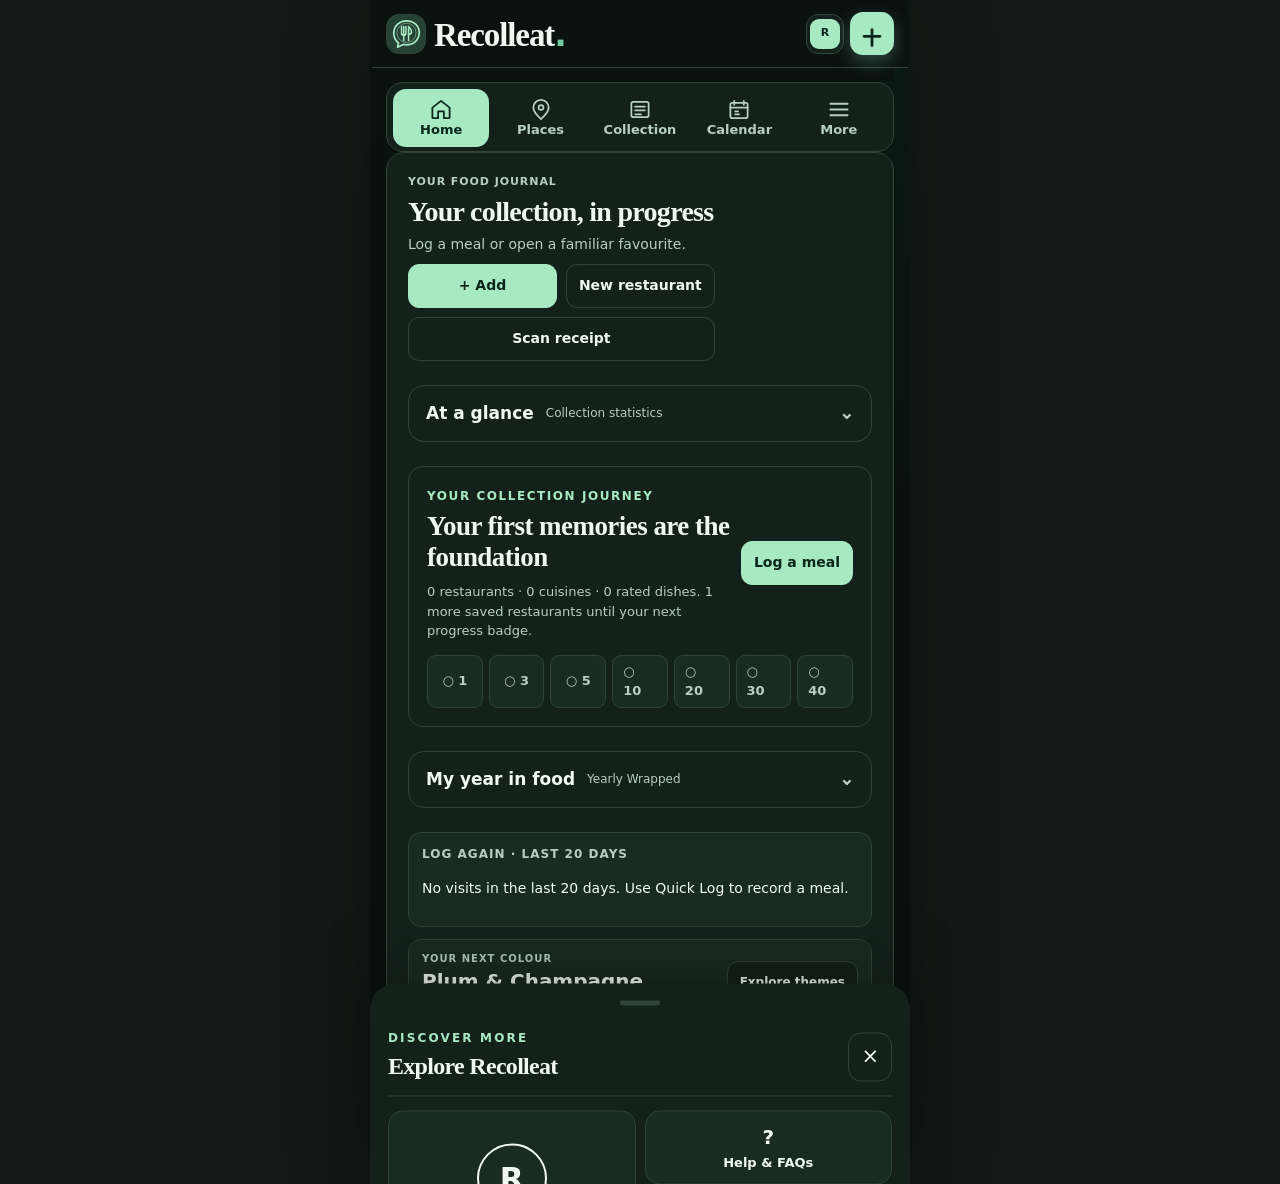
==== index.html @ 31cf7dce "Add files via upload" ====
<!DOCTYPE html>

<html lang="en">
<head>
<meta charset="utf-8"/>
<meta content="width=device-width,initial-scale=1,viewport-fit=cover" name="viewport"/>
<title>Recolleat · Your Food Journal</title>
<meta name="recolleat-build" content="3.2"/>
<script>try{if(localStorage.getItem("recolleat-opened-v43"))document.documentElement.classList.add("recolleat-returning")}catch(e){}</script>
<script>/* Use extra bottom clearance only when the hosting platform inserts its own banner. */
if (location.hostname === 'tiiny.site' || location.hostname.endsWith('.tiiny.site')) {
  document.documentElement.classList.add('recolleat-on-tiiny');
}
</script>
<script>
/* Optional typography is OFF until the visitor explicitly enables Google Fonts. */
try {
 if (localStorage.getItem('recolleat-google-fonts-opt-in-v2') === 'yes') {
  const link=document.createElement('link');
  link.rel='stylesheet';
  link.href='https://fonts.googleapis.com/css2?family=Fraunces:opsz,wght@9..144,400..900&display=swap';
  document.head.appendChild(link);
 }
} catch (error) { /* Journal remains available with local system fonts. */ }
</script>
<link rel="stylesheet" href="./recolleat-v3-2.css"/>
<link href="./manifest.webmanifest?v=3.2" rel="manifest"/><link rel="apple-touch-icon" sizes="180x180" href="./apple-touch-icon.png"/><meta name="apple-mobile-web-app-capable" content="yes"/><meta name="apple-mobile-web-app-status-bar-style" content="default"/><meta name="apple-mobile-web-app-title" content="Recolleat"/><meta content="#0b5b37" name="theme-color"/>
</head>
<body>
<div id="recolleatSplash" class="recolleat-splash" role="status" aria-live="polite" aria-label="Opening Recolleat">
  <div class="splash-sky" aria-hidden="true"><span class="sky-beam"></span><span class="cloud cloud-left"></span><span class="cloud cloud-right"></span><span class="cloud cloud-back"></span><span class="cloud cloud-foreground"></span><span class="cloud cloud-high"></span></div>
  <div class="splash-center" aria-hidden="true"><div class="splash-thought"><span class="thought-dot first"></span><span class="thought-dot second"></span><svg viewBox="0 0 112 112" class="thought-utensils" aria-hidden="true"><path d="M42 25v29m-8-29v29m16-29v29m-16 0c0 8 16 8 16 0m-8 0v31M69 25v62m0-62c12 13 14 31 0 31" stroke="currentColor" stroke-width="7" fill="none" stroke-linecap="round"/></svg></div></div>
  <div class="splash-brand" aria-hidden="true"><span class="splash-brand-mark"><svg viewBox="0 0 48 48"><path d="M24 5.5c-10.7 0-18.5 7.9-18.5 18.4 0 5.7 2.7 10.5 6.9 13.9L11 44l8.3-4.1c1.5.4 3 .6 4.7.6 10.6 0 18.5-7.7 18.5-17.9 0-10-7.9-17.1-18.5-17.1Z" fill="none" stroke="currentColor" stroke-width="2.6"/><path d="M20 14v10.2m-3.2-10.2v10.2m6.4-10.2v10.2m-6.4 0c0 3.1 6.4 3.1 6.4 0m-3.2 0V34m7-20v20m0-20c5.4 5 6 10.8 0 11.4" stroke="currentColor" stroke-width="2.3" stroke-linecap="round" fill="none"/></svg></span><strong>Recolleat</strong></div>
  <button id="splashSkip" type="button" class="splash-skip">Skip intro</button>
</div>
<a class="recolleat-skip-link" href="#mainJournalContent">Skip to journal content</a>
<div class="app">
<aside aria-label="Recolleat navigation" class="app-sidebar" id="appSidebar">
<div class="sidebar-top">
<span class="sidebar-brand" title="Recolleat">R<span>.</span></span>
<span class="sidebar-brand-name">RECOLLEAT</span>
<button aria-label="Collapse sidebar" class="sidebar-toggle" id="sidebarToggle" title="Collapse sidebar" type="button">‹</button>
</div>
<div class="sidebar-section-heading">INDEX / EXPLORE</div>
<nav aria-label="Main sections" class="sidebar-nav">
<button class="active" data-view="home" title="Home" type="button"><span aria-hidden="true" class="sidebar-icon">⌂</span><span class="sidebar-text">Home</span></button>
<button data-view="table" title="Collection" type="button"><span aria-hidden="true" class="sidebar-icon"><svg viewbox="0 0 24 24"><rect height="16" rx="2" width="18" x="3" y="4"></rect><path d="M3 10h18M9 10v10M15 10v10"></path></svg></span><span class="sidebar-text">Collection</span></button>
<button data-view="cards" title="Cards" type="button"><span aria-hidden="true" class="sidebar-icon"><svg viewbox="0 0 24 24"><rect height="7" rx="1.5" width="7" x="3" y="3"></rect><rect height="7" rx="1.5" width="7" x="14" y="3"></rect><rect height="7" rx="1.5" width="7" x="3" y="14"></rect><rect height="7" rx="1.5" width="7" x="14" y="14"></rect></svg></span><span class="sidebar-text">Gallery</span></button>
<button data-view="map" title="Map" type="button"><span aria-hidden="true" class="sidebar-icon"><svg viewbox="0 0 24 24"><path d="M9 18l-6 3V6l6-3m0 15 6 3m-6-3V3m6 18 6-3V3l-6 3m0 15V6"></path></svg></span><span class="sidebar-text">Places</span></button>
<button data-view="cuisines" title="Cuisine" type="button"><span aria-hidden="true" class="sidebar-icon"><svg viewbox="0 0 24 24"><path d="m12 3 8 9-8 9-8-9 8-9Z"></path><path d="M12 7v10M7 12h10"></path></svg></span><span class="sidebar-text">Cuisine Rankings</span></button>
<button data-view="settings" title="Settings" type="button"><span aria-hidden="true" class="sidebar-icon"><svg viewbox="0 0 24 24"><path d="M12 3v18M5 7h14M6 7l-4 8h8L6 7Zm12 0-4 8h8l-4-8ZM8 21h8"></path></svg></span><span class="sidebar-text">Settings</span></button>

<button data-view="dishes" title="Dishes" type="button"><span aria-hidden="true" class="sidebar-icon"><svg viewbox="0 0 24 24"><path d="M5 3c14 0 14 18 0 18M19 3C5 3 5 21 19 21M8 6h8M8 18h8M6 12h12"></path></svg></span><span class="sidebar-text">Dishes</span></button>
<button data-view="lists" title="Lists" type="button"><span aria-hidden="true" class="sidebar-icon"><svg viewbox="0 0 24 24"><path d="M8 6h13M8 12h13M8 18h13"></path><path d="M3 6h.01M3 12h.01M3 18h.01"></path></svg></span><span class="sidebar-text">My Lists</span></button>
<button data-view="visits" title="Visit history" type="button"><span aria-hidden="true" class="sidebar-icon"><svg viewbox="0 0 24 24"><circle cx="12" cy="12" r="9"></circle><path d="M12 7v5l4 2"></path></svg></span><span class="sidebar-text">Visit Timeline</span></button>
<button data-view="profile" title="Profile" type="button"><span aria-hidden="true" class="sidebar-icon"><svg viewbox="0 0 24 24"><circle cx="12" cy="8" r="4"></circle><path d="M4.5 21v-2.3c0-3.2 3-5.7 7.5-5.7s7.5 2.5 7.5 5.7V21"></path></svg></span><span class="sidebar-text">My Profile</span></button>
</nav>
<div class="sidebar-bottom"><span class="sidebar-bottom-mark">✦</span><span class="sidebar-text">A living record of good taste.</span></div>
</aside>
<div class="sidebar-scrim" id="sidebarScrim"></div>
<div class="workspace"><div id="storageCritical" class="v42-storage-warning" role="alert" hidden><strong>Journal storage unavailable.</strong> Nothing you add can be saved in this browser right now. Check site storage permissions or use the original site address. Do not import a backup here.</div>
<div class="mobile-top-stack">
<header>
<div class="header-brand"><button aria-label="Go to Home" id="mobileSidebarBtn" title="Go to Grand List" type="button">⌂</button><span class="recolleat-mark" aria-hidden="true"><svg viewBox="0 0 48 48" aria-hidden="true" focusable="false"><path d="M24 5.5c-10.7 0-18.5 7.9-18.5 18.4 0 5.7 2.7 10.5 6.9 13.9L11 44l8.3-4.1c1.5.4 3 .6 4.7.6 10.6 0 18.5-7.7 18.5-17.9 0-10-7.9-17.1-18.5-17.1Z" fill="none" stroke="currentColor" stroke-width="2.5" stroke-linejoin="round"/><circle cx="24" cy="23" r="14" fill="none" stroke="currentColor" stroke-width="1.15" opacity=".65"/><path d="M20 14v10.2m-3.2-10.2v10.2m6.4-10.2v10.2m-6.4 0c0 3.1 6.4 3.1 6.4 0m-3.2 0V34m7-20v20m0-20c5.4 5 6 10.8 0 11.4" stroke="currentColor" stroke-width="2.25" stroke-linecap="round" fill="none"/></svg></span><div><div class="workspace-eyebrow">YOUR PERSONAL FOOD ARCHIVE</div><h1>Recolleat<span class="brand-dot">.</span></h1><p>Every great meal deserves to be remembered.</p></div></div>
<div class="header-actions">
<button aria-label="Open My Profile" class="header-profile-trigger" data-view="profile" title="Open My Profile" type="button"><span class="header-avatar" id="headerProfileAvatar">R</span><span id="headerProfileName">My profile</span></button>
<span class="local-pill">Private &amp; local</span>
<button id="exportBtn" title="Save a copy of your data">↥  Export</button>
<button id="importBtn" title="Restore a saved data file">↧  Import</button>
<input accept=".json,application/json" hidden="" id="importFile" type="file"/>
<div class="menu-wrap appearance-wrap" id="appearanceWrap">
<button aria-controls="appearanceMenu" aria-expanded="false" id="appearanceBtn" type="button"><span class="reco-theme-button-icon" aria-hidden="true">◈</span><span class="reco-theme-button-copy"><strong>Colour themes</strong><small>Personalise your journal · unlock as you collect</small></span><span class="reco-theme-chevron" aria-hidden="true">⌄</span></button>
<div class="popover appearance-menu" id="appearanceMenu">
<div class="appearance-heading"><div><strong>Your colour collection</strong><p>New looks earned through your restaurant journal.</p></div><button class="mode-toggle" id="modeToggle" type="button">☾ Dark</button></div>
<div class="reco-theme-progress" aria-label="Colour unlock progress">
  <div class="reco-theme-progress-line"><span>RESTAURANT MILESTONES</span><strong id="themeUnlockCount">0 / 10</strong></div>
  <div class="reco-theme-progress-track" role="progressbar" aria-label="Progress towards next colour theme" aria-valuemin="0" aria-valuemax="10" aria-valuenow="0" id="themeUnlockMeter"><div id="themeUnlockFill"></div></div>
  <p id="themeUnlockMessage">Log 10 restaurants to unlock Plum &amp; Champagne.</p>
  <div class="reco-theme-milestones" aria-label="Theme milestones"><span>10</span><span>20</span><span>30</span><span>40</span></div>
  <small>Recolleat Classic and Black &amp; White are always free to use. Other colours unlock at 10, 20, 30 and 40 saved restaurants. Visits and unfinished drafts do not count. Once earned, colour themes stay unlocked even if you later remove restaurants. Imports count and unfinished drafts do not.</small>
</div>
<div class="reco-theme-selection-title">CHOOSE YOUR PALETTE <span id="themeUnlockedTotal">2 of 6 available</span></div>
<div class="appearance-swatches" id="appearanceSwatches">
<button class="palette-option" data-palette="mint" data-required="0" type="button"><span class="swatch-colours"><i style="background:#063b28"></i><i style="background:#ffffff"></i><i style="background:#a6efb6"></i></span><span>Recolleat Classic</span></button>
<button class="palette-option" data-palette="original" data-required="0" type="button"><span class="swatch-colours"><i style="background:#111113"></i><i style="background:#ffffff"></i><i style="background:#666666"></i></span><span>Black &amp; White</span></button>
<button class="palette-option" data-palette="royal" data-required="10" type="button"><span class="swatch-colours"><i style="background:#140b28"></i><i style="background:#d6b25e"></i><i style="background:#eee4d8"></i></span><span>Plum &amp; Champagne</span></button>
<button class="palette-option" data-palette="citrus" data-required="20" type="button"><span class="swatch-colours"><i style="background:#2636e7"></i><i style="background:#d8fa6a"></i><i style="background:#ff89d6"></i></span><span>Electric Citrus</span></button>
<button class="palette-option" data-palette="crimson" data-required="30" type="button"><span class="swatch-colours"><i style="background:#290d17"></i><i style="background:#be3a50"></i><i style="background:#ffdfcf"></i></span><span>Crimson Red</span></button>
<button class="palette-option" data-palette="golden" data-required="40" type="button"><span class="swatch-colours"><i style="background:#291e10"></i><i style="background:#c89a45"></i><i style="background:#fff3cd"></i></span><span>Golden Hour</span></button>
</div>
</div>
</div>
<button class="quick-top-btn" id="quickAddBtn" type="button" hidden aria-hidden="true" tabindex="-1">Quick Add</button><button class="primary" id="addBtn" aria-label="Add a restaurant and log your visit">+ Add</button>
</div>
</header>

</div>
<nav aria-label="Main navigation" class="mobile-bottom-nav" id="mobileBottomNav"><button aria-label="Home" class="active" data-mobile-view="home" type="button"><svg aria-hidden="true" class="m-nav-svg" fill="none" stroke="currentColor" stroke-linecap="round" stroke-linejoin="round" stroke-width="1.85" viewbox="0 0 24 24"><path d="m3 10 9-7 9 7v10a1 1 0 0 1-1 1h-5v-7H9v7H4a1 1 0 0 1-1-1z"></path></svg><span class="m-nav-label">Home</span></button><button aria-label="Places" data-mobile-view="map" type="button"><svg aria-hidden="true" class="m-nav-svg" fill="none" stroke="currentColor" stroke-linecap="round" stroke-linejoin="round" stroke-width="1.85" viewbox="0 0 24 24"><path d="M20 10c0 5-8 12-8 12S4 15 4 10a8 8 0 1 1 16 0Z"></path><circle cx="12" cy="10" r="2.5"></circle></svg><span class="m-nav-label">Places</span></button><button aria-label="Collection" data-mobile-view="table" type="button"><svg aria-hidden="true" class="m-nav-svg" fill="none" stroke="currentColor" stroke-linecap="round" stroke-linejoin="round" stroke-width="1.85" viewbox="0 0 24 24"><rect x="3" y="4" width="18" height="16" rx="2"></rect><path d="M7 9h10M7 13h10M7 17h6"></path></svg><span class="m-nav-label">Collection</span></button><button aria-label="Calendar" data-mobile-view="visits" type="button"><svg aria-hidden="true" class="m-nav-svg" fill="none" stroke="currentColor" stroke-linecap="round" stroke-linejoin="round" stroke-width="1.85" viewBox="0 0 24 24"><rect x="3" y="5" width="18" height="16" rx="2"/><path d="M7 3v4M17 3v4M3 10h18M8 14h3M8 17h4"/></svg><span class="m-nav-label">Calendar</span></button><button aria-label="More" id="mobileMoreBtn" type="button" aria-expanded="false" aria-controls="mobileMoreSheet"><svg aria-hidden="true" class="m-nav-svg" fill="none" stroke="currentColor" stroke-linecap="round" stroke-linejoin="round" stroke-width="1.85" viewbox="0 0 24 24"><path d="M3 6h18M3 12h18M3 18h18"></path></svg><span class="m-nav-label">More</span></button></nav>

<section class="mobile-intro" id="mobileIntro"><div><span class="mobile-eyebrow">YOUR PERSONAL FOOD JOURNAL</span><h2 id="mobileSectionTitle">The Collection</h2><p id="mobileSectionSubtitle">Your restaurants, ranked your way.</p></div><div style="display:flex;align-items:flex-end;flex-direction:column;gap:5px"><span class="mobile-collection-badge" id="mobileCurrentCount">0 saved</span></div></section>

<section class="reco-pulse" id="recoPulse" aria-label="Your journal at a glance" hidden>
  <div class="reco-pulse-head">
    <div><span class="reco-pulse-kicker">YOUR FOOD JOURNAL</span>
      <h3 id="recoPulseHeadline">Your collection, in progress</h3>
      <p id="recoPulseIntro">Log a meal or open a familiar favourite.</p>
    </div>
    <div class="reco-pulse-actions"><button type="button" class="primary" id="recoPulseLog">+ Add</button><button type="button" id="recoPulseAdd">New restaurant</button><button type="button" id="recoReceiptOpen" class="reco-receipt-trigger">Scan receipt</button></div>
  </div>
  <details class="reco-hub-glance"><summary>At a glance <span>Collection statistics</span></summary><div class="profile-stats-grid" id="profileStats"></div></details>
  <div id="recoJourney" class="reco-journey" aria-live="polite"></div>
  <details class="reco-home-memories"><summary>Meals worth remembering <span>See your memories</span></summary><div id="recoMemoryFeed" class="reco-memory-feed" aria-label="Your food memories"></div></details>
  <details class="reco-year-wrap" id="recoYearWrap"><summary>My year in food <span>Yearly Wrapped</span></summary><div class="reco-year-wrap-body"><label>Year <select id="recoYearSelect" aria-label="Yearly Wrapped year"></select></label><div id="recoYearContent" aria-live="polite"></div></div></details>
  <div class="reco-pulse-bottom"><details class="reco-pulse-feature" id="recoPulseFeature"></details><div class="reco-pulse-recent"><span>LOG AGAIN · LAST 20 DAYS</span><div id="recoPulseRecent"></div></div></div>
  <div class="reco-theme-home" id="recoThemeHome" aria-label="Next colour unlock goal"><div class="reco-theme-home-head"><div><span class="reco-theme-home-kicker">YOUR NEXT COLOUR</span><strong id="recoThemeHomeTitle">Plum &amp; Champagne</strong><small id="recoThemeHomeDescription">Log 10 restaurants to unlock a new look.</small></div><button type="button" id="recoThemeHomeOpen">Explore themes</button></div><div class="reco-theme-home-track"><div id="recoThemeHomeFill"></div></div></div>
  <div class="reco-pulse-backup" id="recoPulseBackup" hidden><span id="recoPulseBackupText"></span><button type="button" id="recoPulseExport">Export backup</button></div>
</section>
<section class="stats">
<div class="stat"><span>Restaurants</span><strong id="statCount">0</strong></div>
<div class="stat"><span>Average food score</span><strong id="statAvg">—</strong></div>
<div class="stat"><span id="statCuisineLabel">Top cuisine</span><strong id="statCuisine">—</strong><small id="statCuisineSub" hidden></small></div>
<div class="stat"><span>Average price per person</span><strong id="statSpend">—</strong></div>
</section>
<section class="controls"><div class="search-wrap"><input aria-label="Search your restaurant collection" class="search" id="search" type="search" enterkeyhint="search" autocomplete="off" placeholder="Find restaurants, dishes or visit notes…"/><button id="v41ClearSearch" type="button" aria-label="Clear search" hidden>×</button></div><div class="grand-list-tools" id="grandListTools"><span class="list-tools-caption">GRAND LIST CONTROLS</span> <div class="menu-wrap">
<button id="filterBtn" title="Filter"><span aria-hidden="true" class="sidebar-icon"><svg viewbox="0 0 24 24"><path d="M4 5h16M7 12h10M10 19h4"></path></svg></span><span class="sidebar-text">Filter <span id="filterCount"></span></span></button>
<div class="popover" id="filterMenu">
<div class="popover-title">Filters</div>
<label>Location<select id="filterLocation"><option value="">All locations</option></select></label>
<label>Cuisine<select id="filterCuisine"><option value="">All cuisines</option></select></label>
<label>Group vibe<select id="filterVibe">
<option value="">Any vibe</option><option>Solo</option><option>Date</option><option>Friends</option><option>Party</option><option>Family</option>
</select></label>
<label>Region<select id="filterRegion">
<option value="">All places</option>
<option value="uk">United Kingdom only</option>
<option value="international">International only</option>
</select></label>
<label>Service<select id="filterService">
<option value="">Any service</option><option>Horror</option><option>Sloppy</option><option>Average</option><option>Respectable</option><option>Lovely</option>
</select></label>
<div class="pair">
<label>Minimum rating<input id="filterMinScore" max="100" min="0" placeholder="0" type="number"/></label>
<label>Minimum value<input id="filterMinValue" max="100" min="0" placeholder="0" step="1" type="number"/></label>
</div>
<label>Maximum £ / person<input id="filterMaxSpend" max="75" min="0" placeholder="75" type="number"/></label>
<div class="popover-actions"><button id="clearFilters">Clear</button><button class="primary" id="applyFilters">Apply</button></div>
</div>
</div>
<div class="menu-wrap">
<button id="sortBtn" title="Sort"><span aria-hidden="true" class="sidebar-icon"><svg viewbox="0 0 24 24"><path d="M7 4v16m0-16-3 3m3-3 3 3M17 20V4m0 16 3-3m-3 3-3-3"></path></svg></span><span class="sidebar-text">Sort</span></button>
<div class="popover" id="sortMenu">
<div class="popover-title">Sort</div>
<label>Property<select id="sortProperty">
<option value="grandRank">Overall rank</option><option value="overallScore">Overall score</option><option value="updatedAt">Last updated</option><option value="lastVisited">Last visited</option><option value="visitCount">Number of visits</option><option value="foodScore">Food rating</option>
<option value="valueScore">Value for money</option><option value="restaurant">Restaurant</option><option value="pp">Price / person</option>
<option value="location">Location</option>
<option value="cuisine">Cuisine</option><option value="service">Service</option>
</select></label>
<label>Direction<select id="sortDirection"><option value="asc">Ascending</option><option value="desc">Descending</option></select></label>
<button class="primary" id="applySort" style="width:100%;margin-top:10px">Apply sort</button>
</div>
</div>
<div aria-label="Grand List display" class="grand-list-view-switch" role="group">
<button data-view="table" id="listTableTab" title="Show restaurant table" type="button"><span aria-hidden="true" class="sidebar-icon"><svg viewbox="0 0 24 24"><rect height="16" rx="2" width="18" x="3" y="4"></rect><path d="M3 10h18M9 10v10M15 10v10"></path></svg></span>Table</button>
<button hidden aria-hidden="true" tabindex="-1" data-view="graph" id="listGraphTab" title="Show Patterns &amp; Trends graph" type="button"><span aria-hidden="true" class="sidebar-icon"><svg viewbox="0 0 24 24"><path d="M4 20V5M4 20h17M7 15l5-6 4 3 5-8"></path></svg></span>Graph</button>
</div>
</div></section><div class="mobile-quick-controls" id="mobileControlMount"></div>
<div class="chips" id="chips"></div><div class="reco-search-result-status" id="recoSearchResultStatus" role="status" aria-live="polite" hidden></div>
<main id="mainJournalContent" tabindex="-1"><section aria-label="Restaurant feed" id="mobileHome"><div class="mobile-list-header"><h3>Grand list</h3><span id="mobileResultCount">0 restaurants</span></div>
<section id="v41Welcome" class="v41-onboarding" aria-labelledby="v41WelcomeTitle" hidden>
  <span class="v41-eyebrow">START YOUR COLLECTION</span>
  <h3 id="v41WelcomeTitle">Your next great meal belongs here.</h3>
  <p>Add a restaurant in seconds, or record a full review with dishes and visits. Your journal is private on this device.</p>
  <div class="v41-onboarding-actions"><button type="button" id="v41StartQuick" class="v41-main-cta">Quick Add</button><button type="button" id="v41StartFull">Full review</button></div>
</section>
<div class="v41-nextstep" id="v41NextStep" hidden aria-live="polite"><div><span class="v41-eyebrow">PICK UP WHERE YOU LEFT OFF</span><b id="v41NextTitle"></b><p id="v41NextCopy"></p></div><button type="button" id="v41NextAction">Continue</button></div>
<div class="jump-recents"><form id="rankJumpForm" class="rank-jump" aria-label="Jump to rank"><label for="rankJumpNumber">Jump to rank</label><input id="rankJumpNumber" type="number" min="1" inputmode="numeric" placeholder="e.g. 65"/><button type="submit">Go</button></form><div class="recent-places"><span>Recently opened</span><div id="recentRestaurantChips" class="recent-chips"></div></div></div>
<section class="drafts-panel" id="draftsPanel" aria-label="Unfinished restaurant drafts" hidden><div class="drafts-head"><strong>Saved drafts</strong><span id="draftsCount"></span></div><div id="draftCards"></div></section><div id="mobileRestaurantFeed" style="display:grid;gap:11px"></div><button id="mobileShowMoreRestaurants" class="recolleat-show-more" type="button">Show 5 more restaurants</button>
<details class="needs-attention" id="needsAttention" hidden><summary id="attentionSummary">Collection check</summary><div id="attentionItems"></div></details></section>
<section class="table-shell" id="tableView">
<table>
<thead><tr>
<th data-sort="grandRank">Rank <i></i></th>
<th data-sort="restaurant">Restaurant <i></i></th>
<th data-sort="overallScore">Overall <i></i></th>
<th data-sort="cuisine">Cuisine <i></i></th>
<th data-sort="foodScore">Food <i></i></th>
<th>Picture</th>
<th data-sort="valueScore">Value <i></i></th>
<th>Items</th>
<th data-sort="service">Service <i></i></th>
<th>Vibe</th>
<th data-sort="pp">£ pp <i></i></th>
<th data-sort="location">Location <i></i></th>
<th>Notes</th>
<th>Last visited</th>
<th>Visits</th>
<th></th>
</tr></thead>
<tbody id="tbody"></tbody>
</table>
<div class="empty" id="emptyTable"><b>No matching restaurants.</b>Change the filters or add a restaurant.</div>
</section><button type="button" class="reco-load-more" id="recoTableMore" hidden>Show more restaurants</button>
<section class="cards" id="cardView"></section><button type="button" class="reco-load-more" id="recoCardMore" hidden>Show more cards</button>
<section class="map-view" id="mapView">
<div class="bubble-shell">
<div id="bubbleOverview">
<div class="bubble-head">
<div>
<h2>Locations</h2>
<p>Tap a location to open its constellation of restaurant passports. Bubble area reflects the number of restaurants.</p>
</div>
</div>
<div class="bubble-stage" id="bubbleStage"></div>
<section class="reco-location-media" id="locationMediaManager" aria-label="Shared location pictures">
  <div class="reco-location-media-heading"><div><h3>Location pictures</h3><p>Choose one picture for each location bubble. Saved on this device.</p></div></div>
  <div class="reco-location-media-layout">
    <div class="reco-location-media-controls">
      <label for="locationImageLocation">Choose location</label>
      <select id="locationImageLocation" aria-label="Location to give a picture"></select>
      <div class="reco-location-media-actions">
        <label class="reco-location-gallery">Choose from gallery<input id="locationImage" type="file" accept="image/*" aria-label="Choose location picture from your device"></label>
        <button id="locationSearchImages" type="button">Search Google Images</button>
      </div>
      <p class="reco-location-media-note">Google Images opens with this location name. Save the picture you choose, then upload it from your gallery.</p>
      <details class="reco-location-media-advanced" id="locationPhotoMoreOptions"><summary>More picture options</summary>
        <p class="reco-location-media-note">If you copy an image from Google or another site, try pasting it here. Recolleat does not automatically download online images.</p>
        <button id="locationClipboardRead" type="button">Paste copied image</button>
        <div class="reco-location-paste-zone" id="locationPasteZone" tabindex="0" role="group" aria-label="Paste location picture">On a computer: click here and press Ctrl+V or Cmd+V.</div>
        <button id="clearLocationImage" type="button" class="reco-location-remove">Remove location picture</button>
      </details>
      <p id="locationMediaStatus" class="reco-location-media-status" role="status" aria-live="polite"></p>
    </div>
    <div class="location-image-preview reco-location-image-preview" id="locationImagePreview" aria-label="Selected location picture preview"></div>
  </div>
</section>
</div>
<div class="location-detail" id="locationDetail">
<div class="location-detail-head">
<div>
<h2 id="locationDetailTitle"></h2>
<div class="muted" id="locationDetailSub"></div>
</div>
<button id="backToBubbles">← Back to locations</button>
</div>
<div class="location-detail-grid" id="locationDetailGrid"></div>
</div>
</div>
</section>
<section class="cuisine-view" id="cuisineView">
<div class="cuisine-header">
<div>
<h2 class="cuisine-internal-heading">Your cuisine leaderboard</h2>
<p>Cuisines need at least 3 restaurants to qualify. Choose Median or Mean. At least three restaurants are required for the podium.</p>
</div>
<div class="reco-31-cuisine-mode" role="group" aria-label="Cuisine ranking method"><button id="cuisineModeMedian" type="button" data-cuisine-mode="median" aria-pressed="true">Median</button><button id="cuisineModeMean" type="button" data-cuisine-mode="mean" aria-pressed="false">Mean</button></div>
</div>
<div class="cuisine-podium" id="cuisinePodium"></div>
<h3 class="cuisine-section-title">Qualified cuisines</h3>
<div class="cuisine-grid" id="cuisineGrid"></div>
<details class="reco-31-provisional"><summary>Provisional cuisines <span>1–2 restaurants · not ranked</span></summary><p class="provisional-note">Cuisines with fewer than 3 restaurants are not eligible for the podium.</p><div class="cuisine-grid" id="provisionalCuisineGrid"></div></details>
</section>
<section class="graph-view" id="graphView">
<div class="graph-panel">
<div class="graph-toolbar">
<label class="wide">X-axis<select id="graphX">
<option value="overallScore">Overall score</option>
<option value="foodScore">Food score</option>
<option value="service">Service</option>
<option value="valueScore">Value</option>
<option value="pp">£ pp</option>
<option value="location">Location</option>
<option value="cuisine">Cuisine</option>
</select></label>
<label class="wide">Y-axis<select id="graphY">
<option value="foodScore">Food score</option>
<option value="overallScore">Overall score</option>
<option value="service">Service</option>
<option value="valueScore">Value</option>
<option value="pp">£ pp</option>
<option value="location">Location</option>
<option value="cuisine">Cuisine</option>
</select></label>
<label class="wide">Line of best fit<select id="graphFitMode">
<option value="off">Disabled</option>
<option value="normal">Normal line of best fit</option>
<option value="filtered">Filtered line of best fit</option>
</select></label>
</div>
<div class="graph-filters">
<label>Cuisine<select id="graphFilterCuisine"><option value="">All cuisines</option></select></label>
<label>Location<select id="graphFilterLocation"><option value="">All locations</option></select></label>
<label>Region<select id="graphFilterRegion"><option value="">All regions</option><option value="uk">United Kingdom only</option><option value="international">International only</option></select></label>
<label>Minimum food<input id="graphFilterMinFood" max="100" min="0" placeholder="0" type="number"/></label>
<label>Minimum overall<input id="graphFilterMinOverall" max="100" min="0" placeholder="0" type="number"/></label>
<div class="graph-filter-actions"><button id="clearGraphFilters" type="button">Clear graph filters</button></div>
</div>
<div class="graph-chip-row" id="graphFilterChips"></div>
<div class="graph-zoom-toolbar"><span class="feature-muted">Zoom into your graph or use the mouse wheel to zoom, then drag empty space to pan.</span><div class="graph-zoom-buttons"><button aria-label="Zoom out" id="graphZoomOut" type="button">−</button><span id="graphZoomLabel">100%</span><button aria-label="Zoom in" id="graphZoomIn" type="button">+</button><button id="graphZoomReset" type="button">Reset zoom</button></div></div>
<svg aria-label="Interactive patterns graph" id="graphSvg" viewbox="0 0 1000 560"></svg>
<div class="graph-note" id="graphNote"></div>
</div>
<aside class="graph-side" id="graphDetail"><div class="muted">Click a dot on the scatter plot or a bar in the bar chart to inspect it.</div></aside>
</section>
<section class="lab-view" id="labView">
<div class="feature-heading"><div><span class="feature-kicker">RECOLLEAT / PREFERENCES</span><h2>Settings</h2><p>Choose how your journal works. Advanced options stay tucked away.</p></div><span class="feature-mark">⚙</span></div><details class="reco-settings-group" open><summary>Ranking &amp; scoring <small>Across your entire journal</small></summary>
<div class="feature-panel">
<div class="lab-toolbar"><h3>Global scoring weights</h3><button id="labReset" type="button">Reset to 60 / 20 / 20</button></div>
<form class="lab-weights-form" id="labWeightsForm" novalidate="">
<div class="lab-weight-grid">
<label>Food <span>Percentage</span><input id="labFood" inputmode="numeric" max="100" min="0" required="" step="1" type="number" value="60"/></label>
<label>Value <span>Percentage</span><input id="labValue" inputmode="numeric" max="100" min="0" required="" step="1" type="number" value="20"/></label>
<label>Service <span>Percentage</span><input id="labService" inputmode="numeric" max="100" min="0" required="" step="1" type="number" value="20"/></label>
</div>
<div class="lab-submit-bar"><p aria-live="polite" class="feature-muted" id="labTotal" role="status">60 / 20 / 20 default. Changes affect all overall rankings.</p><button class="primary" id="labSubmit" type="submit">Apply weights</button></div>
</form>
</div>
</details><details class="reco-settings-group"><summary>Appearance <small>Colour themes and display</small></summary><p>Use Colour themes in More to choose a palette, light or dark mode, and available unlocks.</p><button type="button" id="settingsAppearance">Open colour themes</button></details><details class="reco-settings-group"><summary>Data &amp; backups <small>Protect your restaurant memories</small></summary><p>Back up before updates. Your journal stays on this device unless you export and share it.</p><button type="button" id="settingsExport">Export backup</button> <button type="button" id="settingsImport">Import backup</button></details><details class="reco-settings-group"><summary>Privacy &amp; legal <small>Data, fonts and notices</small></summary><p>Review photo storage, optional Google Fonts, and your legal rights.</p><button type="button" id="settingsPrivacy">Privacy &amp; Safety</button><button type="button" id="settingsTerms" hidden aria-hidden="true" tabindex="-1">Terms of Use</button></details><details class="reco-settings-group"><summary>Help &amp; about <small>Understand Recolleat</small></summary><p>Need help with logging or scoring?</p><button type="button" id="settingsHelp">Help &amp; FAQs</button><p>Local-first food journal</p></details><div class="lab-highlights" hidden>
<div class="feature-panel"><h3>Top 3 restaurants</h3><div class="lab-podium" id="labTopRestaurants"></div></div>
<div class="feature-panel"><h3>Cuisine podium</h3><div class="lab-podium" id="labCuisinePodium"></div><p class="feature-muted">Only cuisines with 3+ restaurants qualify.</p></div>
</div>

</section>
<section class="dishes-view" id="dishesView">
<div class="feature-heading"><div><span class="feature-kicker">RECOLLEAT / COLLECTIBLE ARCHIVE</span><h2>Your Dishes</h2></div><span class="feature-mark">★</span></div>
<div class="dish-section-tabs" role="tablist" aria-label="Dishes sections">
<button type="button" class="active" id="dishTabHall" role="tab" aria-controls="dishPanelHall" aria-selected="true" data-dish-panel="hall">Hall of Flavour</button>
<button type="button" id="dishTabSignature" role="tab" aria-controls="dnaPanelSignature" aria-selected="false" data-dish-panel="signature">Signature Dishes</button>
<button type="button" hidden aria-hidden="true" tabindex="-1" id="dishTabCategories" role="tab" aria-controls="dishPanelCategories" aria-selected="false" data-dish-panel="categories">Category Books</button>
</div>
<section id="dishPanelHall" class="dish-tab-panel" role="tabpanel" aria-labelledby="dishTabHall">
<div class="feature-panel dish-toolbar">
<label>Find a dish<input id="dishSearch" placeholder="Search dish, cuisine or restaurant…"/></label>
<label hidden>Category<select id="dishCategoryFilter"><option value="">All categories</option></select></label>
<details class="reco-31-dish-filters"><summary>Filter &amp; sort</summary><label>Rarity<select id="dishRarityFilter"><option value="">All ratings</option><option value="food_legend">Food of Legend · 10</option><option value="unforgettable">Unforgettable · 9–&lt;10</option><option value="house_favourite">House Favourite · 8–&lt;9</option><option value="crave_worthy">Crave Worthy · 7–&lt;8</option><option value="everyday">Everyday · 6–&lt;7</option><option value="average">Average · 5–&lt;6</option><option value="one_time">Just the one time · 4–&lt;5</option><option value="terrible">Terrible · 3–&lt;4</option><option value="scam">Scam · 2–&lt;3</option><option value="torture">Potential Torture · &lt;2</option></select></label>
<label>Sort by<select id="dishSort"><option value="high">Highest rated</option><option value="low">Lowest rated</option><option value="name">Dish name</option><option value="restaurant">Restaurant</option></select></label>
<form id="dishRankJump" class="dish-rank-jump" aria-label="Jump to a dish rank">
<label for="dishJumpNumber">Jump to dish rank</label><input id="dishJumpNumber" type="number" min="1" step="1" inputmode="numeric" placeholder="#" aria-label="Dish rank"/><button type="submit">Go</button>
</form></details>
<label hidden>Add a dish to<select id="dishAddRestaurant"><option value="">Select restaurant</option></select></label>
<button id="dishAddBtn" type="button" hidden aria-hidden="true" tabindex="-1">+ Add dish</button>
</div>


<details class="reco-accordion" id="hallAccordion" data-compact="true" open="">
<summary class="reco-accordion-toggle"><span class="reco-acc-mark">✦</span><span class="reco-acc-title"><strong>Hall of Flavour</strong><small>Complete collectible ranking · every dish, every rating tier</small></span><span class="reco-acc-count" id="hallCount">All dishes</span><span class="reco-acc-chevron">⌄</span></summary>
<div class="reco-accordion-body" id="hallOfFlavour"></div>
<button id="toggleDishRanking" class="recolleat-show-more" type="button" aria-expanded="false">Show every dish in the ranking</button>
</details>

<div class="dish-stats dish-stats-bottom" id="dishStats" aria-label="Dish collection statistics"></div>
</section><!-- dishPanelHall -->
<section id="dishPanelCategories" hidden aria-hidden="true" class="dish-tab-panel" role="tabpanel" aria-labelledby="dishTabCategories" hidden><details class="reco-accordion dish-category-accordion" id="dishCategoriesAccordion" open>
<summary class="reco-accordion-toggle"><span class="reco-acc-mark">▣</span><span class="reco-acc-title"><strong>Category stamp books</strong><small>Open a collection and flip through every dish</small></span><span class="reco-acc-count" id="dishCategorySectionCount">Collections</span><span class="reco-acc-chevron">⌄</span></summary>
<div class="reco-accordion-body">
<div class="stamp-explainer"><span class="stamp-explainer-icon">📖</span><div><strong>Choose a collection to open its stamp book</strong><p>Each category is its own flip-through album with dish photographs, ratings and restaurant passports.</p></div></div>
<div class="dish-stamp-categories" id="dishCategoryHighlights"></div>
<div class="feature-panel dish-category-manager">
<div class="dish-category-manager-header"><div><h3>Manage your categories</h3><p class="feature-muted">Add or delete categories here. A dish can belong to several categories. Deleting a category never deletes dishes.</p></div><div class="category-add-inline"><input aria-label="New dish category" id="newDishCategory" placeholder="e.g. Street food"/><button id="addDishCategoryBtn" type="button">+ Add category</button></div></div>
<div class="category-catalog" id="dishCategoryCatalog"></div>
</div>
</div>
</details></section>
</section>
<section class="dna-view" id="dnaView">
<div class="feature-heading"><div><span class="feature-kicker">RECOLLEAT / YOUR PALATE</span><h2>Food DNA</h2></div><span class="feature-mark">DNA</span></div>
<div class="palate-nav legacy-dna-nav" role="tablist" aria-label="Dishes sections">
  <button type="button" class="active" role="tab" id="dnaTabCode" aria-controls="dnaPanelCode" aria-selected="true" data-dna-tab="code">Palate Code</button>
  <button type="button" role="tab" id="dnaTabSignature" aria-controls="dnaPanelSignature" aria-selected="false" data-dna-tab="signature">Signature Dishes</button>
  <button type="button" role="tab" id="dnaTabStamps" aria-controls="dnaPanelStamps" aria-selected="false" data-dna-tab="stamps">Culinary Stamps</button>
</div>
<section class="palate-tab-panel" id="dnaPanelCode" role="tabpanel" aria-labelledby="dnaTabCode" data-dna-panel="code"><div id="palateCodeContent"></div></section>
<section class="palate-tab-panel" id="dnaPanelSignature" role="tabpanel" aria-labelledby="dnaTabSignature" data-dna-panel="signature" hidden>
  <section aria-label="Signature dish exhibition" class="feature-panel signature-museum-panel">
    <div class="dna-collection-heading"><div><span class="feature-kicker">YOUR FOOD EXHIBITION</span><h3>Signature Dishes</h3><p class="feature-muted" id="dnaSignatureCount"></p></div><label class="museum-limit-label">Exhibit <select aria-label="Number of signature dishes" id="dnaTopCount"></select></label></div>
    <div class="dna-highlights" id="dnaHighlights"></div>
  </section>
</section>
<section class="palate-tab-panel" id="dnaPanelStamps" role="tabpanel" aria-labelledby="dnaTabStamps" data-dna-panel="stamps" hidden>
  <section class="feature-panel"><div class="passport-summary"><div><span class="feature-kicker">RECOLLEAT / ACHIEVEMENTS</span><h3>Culinary Stamps</h3><p class="feature-muted">Eight collectible achievement families, each with ten levels. These milestones still use your wider restaurant collection, not the dish-only Palate Code.</p><div class="passport-meta-strip"><span class="passport-meta-chip">8 stamp families</span><span class="passport-meta-chip">10 levels each</span><span class="passport-meta-chip">Your private collection</span></div></div><div class="feature-mark">✦</div></div><div class="passport-achievement-grid" id="culinaryPassport"></div></section>
</section>
</section>
<section class="list-view" id="listView">
<aside class="list-sidebar">
<div class="list-sidebar-head"><h3>Your lists</h3><button id="newListBtn">+</button></div>
<div id="savedLists"></div>
</aside>
<section class="list-main" id="listMain"></section>
</section>
<section class="visit-view" id="visitView" data-visit-mode="calendar">
<div class="visit-mode-tabs" role="tablist" aria-label="Visit history sections"><button id="visitCalendarTab" class="active" type="button" role="tab" tabindex="0" aria-selected="true">▦ Calendar</button><button id="visitWrappedTab" type="button" role="tab" tabindex="-1" aria-selected="false">✧ Monthly Wrapped</button></div>
<div class="visit-layout">
<section class="visit-panel">
<div class="visit-toolbar">
<div>
<h2>Visit history</h2>

</div>
<button class="primary" id="logVisitBtn">+ Log visit</button>
</div>
<div class="month-nav">
<button id="prevMonthBtn">←</button>
<strong id="calendarMonthLabel"></strong>
<button id="nextMonthBtn">→</button>
<button id="todayMonthBtn">Today</button><input aria-label="Jump to calendar month" title="Jump to month" id="calendarMonthJump" type="month">
</div>
<div class="calendar-grid" id="calendarGrid"></div>
<section class="visit-panel calendar-selected-panel" id="calendarSelectedPanel" style="margin-top:12px">
<div class="calendar-visit-heading"><h3 id="calendarSelectionLabel">Visits on selected date</h3><button id="calendarShowMonth" type="button" aria-pressed="false">All month</button></div>
<div class="visit-log" id="visitLog"></div>
</section>
</section>
<aside class="visit-panel">
<div class="month-summary">
<div><span>Visits</span><b id="monthVisitCount">0</b></div>
<div><span>Restaurants</span><b id="monthRestaurantCount">0</b></div>
<div><span>Food value</span><b id="monthFoodValue">—</b><small id="monthFoodValueCoverage">No values logged</small></div>
<div><span>You paid</span><b id="monthSpendTotal">—</b><small id="monthPersonalCoverage">No amounts logged</small></div>
<div><span>Treated meals</span><b id="monthTreatedCount">0</b><small>Paid for by someone else</small></div>
</div>

<details class="calendar-spend-details"><summary>Your spending trend <small>Last 12 months · personally paid</small></summary><div class="spend-chart" id="spendChart"></div></details>
<div class="reco-finance-card" id="recoFinance" aria-label="Your annual meal and payment insights"><div class="reco-finance-title"><h3>Your spending, clearly separated</h3><label>Year <select id="recoFinanceYear" aria-label="Year for financial insights"></select></label></div><div id="recoFinanceContent"></div></div>
</aside>
</div>
<section class="visit-panel wrapped-only-panel" id="wrappedStoryPanel" aria-label="Monthly Wrapped story"><div class="monthly-wrapped" id="wrappedReport"></div><div class="reco-wrapped-restaurants"><h3>Restaurants visited this month</h3><div class="month-restaurants" id="monthRestaurants"></div></div></section>

<details class="undated-visit-details"><summary>Visits without dates <span id="undatedVisitSummaryCount"></span></summary>
<section aria-label="Visits with no known date" class="visit-panel" style="margin-top:12px">
<div class="undated-log-head"><h3>Visits with unknown dates</h3><span class="undated-pill" id="undatedVisitCount">0</span></div>
<p class="visit-history-note">These visits count towards your restaurant total without appearing on the calendar or influencing monthly reports.</p>
<div class="visit-log" id="undatedVisitLog"></div>
</section></details>
</section>
<section aria-label="My profile" class="profile-page" id="profileView" style="display:none">
<div class="profile-eyebrow">01 / YOUR SPACE · LOCAL PROFILE</div>
<div class="profile-intro"><div><h2>Make it yours<span>.</span></h2><p>Your own corner of Recolleat. A personal food journal you can build at your own pace.</p></div><span class="profile-private-label">PRIVATE ON THIS DEVICE</span></div>
<div class="profile-layout">
<div class="profile-identity-card">
<div class="profile-identity-art"><div class="profile-orbit profile-orbit-one"></div><div class="profile-orbit profile-orbit-two"></div><div aria-label="Your profile photo" class="profile-identity-avatar" id="profileBigAvatar" role="img">R</div><div class="profile-art-tag">PERSONAL ARCHIVE / 001</div></div>
<div class="profile-identity-content"><div class="profile-membership">THE COLLECTOR</div><h3 id="profileDisplayName">Your name</h3><p>Curating moments, meals and memories.</p><div class="profile-location-tag">● Local profile · Not publicly visible</div></div>
</div>
<details class="profile-edit-card"><summary>Edit profile picture and username <span aria-hidden="true">⌄</span></summary>
<div class="profile-section-heading"><div><div class="profile-kicker">PERSONAL DETAILS</div><h3>Edit profile</h3></div><span class="profile-number">01—02</span></div>
<form autocomplete="off" id="profileForm"><label class="profile-field-label" for="profileUsername">Username</label><input id="profileUsername" maxlength="30" placeholder="e.g. The Hungry Archivist" required="" type="text"/><div class="profile-hint">Up to 30 characters. This is your display name, not an online account.</div>
<label class="profile-field-label" for="profilePhotoInput">Profile picture</label><div class="profile-photo-actions"><div class="profile-edit-avatar" id="profileEditAvatar">R</div><div class="profile-photo-buttons"><label class="profile-upload-label" for="profilePhotoInput">Upload picture</label><button id="profileRemovePhoto" type="button">Remove picture</button></div></div><input accept="image/png,image/jpeg,image/webp,image/gif" hidden="" id="profilePhotoInput" type="file"/><p class="profile-hint">Images are resized and stored in this browser. Export a backup to keep a copy.</p>
<div class="profile-save-row"><button class="primary" type="submit">Save profile</button><span aria-live="polite" id="profileSaveStatus" role="status"></span></div></form>
</details>
</div>
<section class="profile-feature-panel" id="profilePersonaHome" aria-label="Your Palate Code"><div class="profile-feature-title"><span>THE FOOD THAT MAKES YOU</span><h3>Your Palate Identity</h3></div></section>
<details class="profile-stamps-feature" id="profileStampsHome"><summary><span><b>Culinary Stamps</b><small>Eight achievement collections · tap to explore</small></span><span aria-hidden="true">⌄</span></summary></details>

<div class="profile-roadmap"><span class="profile-roadmap-label">WHAT COMES NEXT</span><div><h3>Built for a future community.</h3><p>User accounts, sharing and matching restaurants across collections are planned, not active. Everything here currently stays on this device.</p></div><span class="profile-roadmap-mark">↗</span></div>
</section>

<section class="help-page" id="helpView" aria-label="Help and frequently asked questions" style="display:none">
  <div class="help-hero"><span class="privacy-eyebrow">YOUR RECOLLEAT GUIDE</span><h2>Help &amp; FAQs</h2><p>A quick guide to every main feature. Recolleat is a private food journal first: no account is required.</p><a class="help-feedback" href="https://docs.google.com/forms/d/e/1FAIpQLSc80f1pmRXgORQmy2X1wp_xggGetlXv198ZbsZZzsvX1XhyzA/viewform?usp=publish-editor" target="_blank" rel="noopener noreferrer">Send feedback ↗</a></div>
  <div class="help-guides">
    <article><span>01</span><h3>Home</h3><p>Log another meal, track collection milestones, and revisit food memories.</p></article>
    <article><span>02</span><h3>Collection</h3><p>Browse, search and rank your saved restaurants. Open passports to review the details.</p></article>
    <article><span>03</span><h3>Dishes</h3><p>Find Hall of Flavour and Signature Dishes in More. Log new dishes while adding a meal.</p></article>
    <article><span>04</span><h3>Calendar</h3><p>Log dated meals and view monthly restaurant summaries in Monthly Wrapped.</p></article>
    <article><span>05</span><h3>More</h3><p>Manage colour themes, backups, profile and advanced collection tools.</p></article>
  </div>
  <h3 class="help-faq-title">Frequently asked questions</h3>
  <div class="help-faq">
    <details><summary>Does Recolleat need an account or internet connection?</summary><p>No account is needed. Saved entries work locally on this device. Initial installation and updates require internet access; your saved journal works offline.</p></details>
    <details><summary>How is a restaurant's overall score calculated?</summary><p>By default, food contributes 60%, value 20% and service 20%. You can change global scoring weights under More → Settings. Scores and rankings update without changing the underlying restaurant ratings.</p></details>
    <details><summary>Where is my Palate Code, and why are some letters unknown?</summary><p>Open My Profile from the Hub. Your four letters come from rated dishes and restaurant context. Price preference uses distinct priced restaurants and compares whether higher-priced meals tend to receive higher food ratings. A balanced result is shown as ≈ rather than inventing a preference. The maturity bar measures data coverage, not statistical certainty. The 16 possible personas are explained under World of Personas.</p></details>

    <details><summary>What does Palate Code measure?</summary><p>Palate Code uses your rated dishes and, for its spending dimension, the recorded cost per person or food value of your visits. The first dimensions describe cuisine breadth and repeated dish names; the others compare food ratings with price and measure rating generosity. The price trait uses rank association and compares lower-priced versus higher-priced rated restaurants, avoiding assumptions when prices are missing. It does not use a questionnaire or treat the number of visits as evidence of personality. Ratings from the same restaurant are averaged so a long menu does not dominate. Near-neutral relationships can remain unassigned; the code may evolve as you add meals.</p></details>

    <details><summary>How do I add a photograph to a location bubble?</summary><p>Open Places and scroll just below the location bubbles. Choose a location and select Choose from gallery. Search Google Images opens a separate Google search using the location name; choose a picture you have the right to use, save it to your phone or computer, then upload it. More picture options supports pasting a copied image on compatible browsers. All selected location pictures are stored locally and shared by restaurant bubbles with the same location label. Online searches send the search query to Google.</p></details>
    <details><summary>How do I scan a receipt?</summary><p>Open Scan receipt from Home or Quick Log. Photograph a receipt. On supported browsers the app reads its text on-device. Where this is unavailable, copy the receipt text using your phone's text-recognition feature and paste it into the editor. Select the items you ate, correct prices, and transfer them into a Quick Log. Recolleat does not automatically upload or share receipts. Other applications used to copy text may have their own privacy terms.</p></details>
    <details><summary>How do I view the two sides of a restaurant passport?</summary><p>Open any restaurant card, then switch between Ratings and Journal. On a phone you can also swipe horizontally over the passport page. The Journal side contains visit history, notes, dishes, photographs and location.</p></details>
    <details><summary>How do I record a visit without knowing the date?</summary><p>Open the restaurant editor and add a visit with the date left blank. It counts as logged, but is excluded from month-specific charts.</p></details>
    <details><summary>Why do I see “10+” visits?</summary><p>Restaurant visit badges show 10+ after ten visits. Recolleat retains the exact number internally. Your profile only counts actual logged visit records.</p></details>
    <details><summary>How do Quick Add and drafts work?</summary><p>Tap Add to record a restaurant and its visit together. A food score is required to save a completed meal. Add multiple dishes and photographs immediately, or open More details for your meal value, cuisine and notes. Existing unfinished drafts remain available for editing and backup.</p></details>
    <details><summary>How do I tell different branches apart?</summary><p>Enter the precise branch name and neighbourhood. Each restaurant record remains independently editable.</p></details>
    <details><summary>How do I move my journal to another phone?</summary><p>Export a JSON backup from the Hub, install Recolleat at the same website address on the new device, then import the backup. Changes do not synchronise automatically.</p></details>
    <details><summary>How do I install Recolleat on my phone?</summary><p>On iPhone, open the website in Safari and use Share → Add to Home Screen. On other phones, open the site in Chrome and choose Add to Home screen or Install app. Open once while connected to the internet to initialise offline caching.</p></details>
    <details><summary>Where are my photos and restaurant details stored?</summary><p>In browser storage on this device, not in a Recolleat cloud account. Clearing site data or removing the app can delete them, so export backups regularly.</p></details>
    <details><summary>How do I unlock more colour themes?</summary><p>Open More → Colour themes. Recolleat Classic and Black &amp; White are available immediately. Plum &amp; Champagne unlocks at 10 saved restaurants, Electric Citrus at 20, Crimson Red at 30 and Golden Hour at 40. These are different saved restaurants, not visits, dishes or unfinished drafts. Your existing or imported saved restaurants count. Earned theme rewards are permanent, even after deleting an entry. All milestones stay on this device with your collection; no account is needed.</p></details>
    <details><summary>Can I change the colours and switch dark mode?</summary><p>Open More → Colour themes to view the unlock progress and choose an available palette. Light and dark mode are available for every unlocked theme, including both starting themes.</p></details>
    <details><summary>How do I send feedback or report a bug?</summary><p>Use the Send feedback link at the top of this page. Describe the screen and steps to reproduce; screenshots help.</p></details>
  </div>
</section>

 <section id="privacyView" class="privacy-page" aria-label="Privacy and Safety" style="display:none">
  <div class="privacy-hero"><span class="privacy-eyebrow">RECOLLEAT / PRIVACY BY DESIGN</span><h2>Privacy &amp; Safety</h2><p>What stays on your device, when a connection is made, and how to protect your collection.</p><p class="legal-updated">Last updated: 23 November 2026 · Build 3.2</p></div>
  <div class="privacy-grid">
    <article class="privacy-panel"><h3>Your journal is local by default</h3><p>Restaurant records, reviews, scores, dishes, dates, places, photographs, spending, lists and recovery snapshots are stored in this browser's IndexedDB database. Profile details, drafts, preferences and backup reminders are also stored in browser local storage. This edition has no Recolleat login, cloud account, automatic synchronisation, public feed or advertising system.</p><p>Recolleat's application code does not intentionally transmit your journal, receipt image, uploaded photos or personal spending to our servers. Internet access to load the application still exposes technical connection data to the hosting infrastructure.</p></article>
    <article class="privacy-panel"><h3>Operator and contact details — publication incomplete</h3><p><strong>Service name:</strong> Recolleat. <strong>Contact email:</strong> <a href="mailto:recolleat.paramount107@passmail.net">recolleat.paramount107@passmail.net</a>. <strong>Legal operator's full name and any legally required establishment address:</strong> not yet supplied. These details still require verification and publication where applicable. The <a href="https://docs.google.com/forms/d/e/1FAIpQLSc80f1pmRXgORQmy2X1wp_xggGetlXv198ZbsZZzsvX1XhyzA/viewform?usp=publish-editor" target="_blank" rel="noopener noreferrer">optional feedback form</a> is hosted by Google and is not a substitute for a legal contact address.</p><p>If the operator is a data controller for hosting records or other processing, the controller identity and a working privacy contact must be stated here before publication. No operator identity has been invented.</p></article>
  </div>
  <details class="reco-legal-details" open><summary>What information is processed and why</summary><div><p><strong>Journal content:</strong> restaurant names, approximate locations you type, photos, ratings, dishes, notes, dates, price and payment fields, plus profile details. The purpose is to save and display your private journal and calculate your rankings, Palate Code, milestones, trends and recaps. You choose what to enter; there is no requirement to enter a real name or payment information.</p><p><strong>Camera and receipts:</strong> camera/gallery access starts only when you choose a photograph. The receipt preview uses a temporary browser image URL. If your browser exposes the TextDetector feature, optical character recognition is attempted on-device; otherwise you can paste text copied through another app, which has its own privacy terms. Recognised lines may contain card fragments or other personal information: review them before saving. Selected dishes and prices can be saved into the local journal; Recolleat does not automatically save the original receipt image as part of this workflow.</p><p><strong>Location pictures:</strong> You can choose a gallery image or paste a copied image for a location bubble. The selected image is compressed and stored in this browser in the local locations database, and is shared visually between restaurants using that location label. Recolleat does not automatically upload the picture. If you select Search Google Images, your browser opens Google and sends the location name in the search query; Google can process your connection information and is governed by its own privacy terms. Recolleat does not automatically retrieve or embed Google search results. Be mindful of image rights before reusing third-party pictures.</p><p><strong>Automated insights:</strong> journal statistics and preferences are derived locally from entries and do not make decisions with legal or similarly significant effects. They are not medical, nutritional or financial assessments.</p></div></details>
  <details class="reco-legal-details"><summary>Who may receive connection information</summary><div><p><strong>Website hosting:</strong> this edition is deployed on a Cloudflare Workers-hosted address. Cloudflare and network intermediaries can receive technical connection information, such as Internet Protocol addresses, request metadata and security logs, when the site is accessed. Whether the account enables additional analytics, the exact retention period, subprocessors and international transfer safeguards must be confirmed by the site operator.</p><p><strong>Optional Google Fonts:</strong> no Google Fonts request is made by default in this release. If you explicitly enable it below, your browser requests font resources from Google; Google can receive connection information such as your Internet Protocol address. You may disable subsequent font requests in the app’s Privacy &amp; Safety settings at any time. Disabling this setting does not retract any network request already completed.</p><p><strong>Feedback:</strong> selecting the external Google Forms feedback link takes you to a third-party site. Information you submit there is handled under Google's policies and the form owner's arrangements. No restaurant or journal data is sent there automatically.</p><p>Recolleat has no built-in external restaurant-search service, third-party advertising identifiers, social feed or marketing email collection in this release. This is based on the distributed application code; hosting/account configurations must be checked separately.</p></div></details>
  <details class="reco-legal-details"><summary>Cookies, browser storage and choices</summary><div><p>Recolleat uses IndexedDB, local storage, a service worker and Cache Storage to run your requested offline journal, retain edits, remember appearance settings and keep the application available offline. Local storage also records your optional font preference. The app does not create advertising or analytics cookies. We have not verified whether the hosting platform adds its own cookies or other tracking technologies.</p><p>Under United Kingdom rules, browser storage is also a storage-and-access technology; it does not have to be called a cookie to be regulated. Functionally necessary storage and qualifying appearance preferences may rely on relevant exceptions; other non-exempt technologies require appropriate choice or consent.</p><div class="privacy-actions"><button type="button" id="privacyFontToggle" aria-pressed="false">Enable optional Google Fonts</button></div><p id="privacyFontStatus" class="privacy-status" role="status" aria-live="polite">Optional online font requests are disabled by default.</p></div></details>
  <details class="reco-legal-details"><summary>Lawful basis and international data transfers</summary><div><p>For processing for which the operator is a controller and United Kingdom data protection law applies, the proposed assessment is: providing user-requested journal functionality may rely on performance of a contract (Article 6(1)(b)); necessary site operation and protection against abuse may rely on legitimate interests (Article 6(1)(f), subject to a balancing assessment); optional Google Fonts requests are made only following your affirmative choice (consent, Article 6(1)(a), where applicable). These bases require a final assessment by the identified operator and are not a verified representation of Cloudflare's own processing.</p><p>Technical data may be transferred outside the United Kingdom depending on hosting and optional third-party services. The specific destinations, adequacy arrangements and appropriate safeguards have not been confirmed. These must be documented by the operator before a compliant public launch. No automated profiling is used to make legally significant decisions.</p></div></details>
  <details class="reco-legal-details"><summary>Retention, backups and security limitations</summary><div><p>Journal data remains in this browser until you edit or delete it, clear site storage or lose access to that browser profile. A local recovery point resides on the same device and is <strong>not</strong> an off-device backup. The JSON export can contain your full journal, photographs, profile and spending information. <strong>Exported JSON is not encrypted by Recolleat</strong>; protect it, especially on shared devices, email and cloud drives.</p><p>Clearing app storage or uninstalling an installed web app can remove entries permanently. Export regularly and verify the downloaded file separately. Backups stored outside the app and any hosting logs are not deleted by Recolleat's local erase function. Hosting log retention remains unverified pending an operator-level review.</p><p>Camera/photo permissions are governed by your browser and device. Local storage is not guaranteed to be private from someone who can access your unlocked device or browser profile. Avoid recording payment card details and personal data about other people unless appropriate.</p></div></details>
  <details class="reco-legal-details"><summary>Your privacy rights and children</summary><div><p>You can access, correct, export and erase journal entries using the app. Where data protection law applies to processing by an identified controller, other rights may include access, correction, restriction, erasure, portability, objection and withdrawal of consent, depending on the lawful basis and circumstances. <strong>Your right to object to processing based on legitimate interests</strong> can be exercised by contacting the controller using the published contact email. You can turn off optional Google Fonts in the app's Privacy &amp; Safety settings. The operator must also provide a working data-protection complaints channel, acknowledge complaints within 30 days, investigate and explain the outcome, as required by the law effective June 2026. Send privacy requests or complaints to <a href="mailto:recolleat.paramount107@passmail.net">recolleat.paramount107@passmail.net</a>. The operator must maintain an effective response procedure and complete any remaining legally required identity disclosures.</p><p>You may complain to the United Kingdom <a href="https://ico.org.uk/make-a-complaint/" target="_blank" rel="noopener noreferrer">Information Commissioner's Office</a>. Recolleat is not specifically designed for children. Access is not age-verified. If children are likely to use this service, the operator must assess and satisfy the applicable Children's code obligations before launch.</p></div></details>
  <div class="privacy-controls">
    <h3>Your local data controls</h3><p>Export before deleting. Erasure affects Recolleat's journal and profile in this browser, not previously downloaded files, browser-managed offline application files or hosting logs.</p>
    <div class="privacy-actions"><button type="button" class="primary" id="privacyExport">Export my journal</button><button type="button" id="privacyErase" class="danger-outline">Erase this device's Recolleat journal</button></div>
    <p class="privacy-status" id="privacyStatus" role="status" aria-live="polite"></p>
  </div>
  <details class="reco-legal-details"><summary>Logging, scoring, presentation and archived categories</summary><div><p>Recolleat records a restaurant and visit together when you use Add. A food rating is required for completed Quick Log entries. Optional dish names, dish scores, photographs and a meal value (the value of food and drink attributable to you, not the whole table) are stored locally. The “Someone paid for my meal” choice records that you personally paid £0; otherwise personal payment in the simplified flow follows your stated meal value. This is an estimate, not a bank-verified transaction. Older visit entries with distinct personal-payment amounts are retained unless their meal value or payment status is changed.</p><p>Scoring weights and the cuisine ranking method (mean or median grand-list position) are saved in local preferences and included in new exported backups. Both options calculate on the device and are applied to displayed restaurant or cuisine rankings, respectively. Changing them recalculates displayed rankings but does not rewrite original food, value or service ratings. Older dish category information remains in existing records and backups for compatibility even though category books and category-entry controls are hidden. Graph data is not separately uploaded.</p><p>Photographs selected while adding a visit or dish are processed on-device into journal media and may be included in exported backups. The More navigation also displays any locally saved profile picture; it does not upload that picture. The updated workflows do not introduce accounts, cloud synchronisation or automatic external image uploads.</p></div></details>
<div class="privacy-notes"><h3>Legal information</h3><p>Read the <button type="button" class="legal-text-link" id="privacyTermsLink">Terms of Use</button>, or open the <a href="./privacy.html">standalone Privacy &amp; Safety notice</a>. This is an accurate description of the reviewed Build 3.2 client application, not a certification of the host's configuration or worldwide regulatory compliance.</p><p class="privacy-about">Recolleat · Draft legal notices pending operator verification · 23 November 2026</p></div>
 </section>
 <section id="termsView" class="privacy-page" aria-label="Terms of Use" style="display:none">
  <div class="privacy-hero"><span class="privacy-eyebrow">RECOLLEAT / TERMS</span><h2>Terms of Use</h2><p>Conditions for using the current free, local-first Recolleat journal.</p><p class="legal-updated">Last updated: 23 November 2026 · Build 3.2</p></div>
  <div class="privacy-panel"><h3>Publisher details — verification required</h3><p>Recolleat is the name of this service. <strong>Contact email:</strong> <a href="mailto:recolleat.paramount107@passmail.net">recolleat.paramount107@passmail.net</a>. The legal operator's name and any legally required establishment address have <strong>not</strong> yet been provided and must be completed where applicable before public launch. The external feedback form is not a legal contact channel. Nothing in these terms removes your mandatory consumer or data protection rights.</p></div>
  <details class="reco-legal-details" open><summary>1. Service and availability</summary><div><p>Recolleat is currently a free personal food journal for recording restaurants, dishes, photographs, visits, ratings and spending. It is supplied without a subscription or purchases in this build. It works locally in a compatible browser, with offline functionality subject to installation, storage availability and the browser's settings. There is no Recolleat account, automatic cloud backup or cross-device synchronisation.</p><p>Features, design and compatibility may change. Material changes should be disclosed clearly and not be used to override rights already established by applicable law. We cannot promise uninterrupted access or that browser-managed storage will never be lost.</p></div></details>
  <details class="reco-legal-details"><summary>2. Your content and permission to use the app</summary><div><p>You retain any rights you have in photographs, notes and other content you add. Recolleat does not claim ownership of your journal entries. You are responsible for content you choose to record and for having permission to use any third-party images or personal information you add.</p><p>You may use this release for your own lawful personal journaling. Do not interfere with its operation, attempt unauthorised access to hosting systems or redistribute the application code in breach of applicable intellectual property rights. Names of restaurants and third-party brands remain the property of their respective owners where applicable.</p></div></details>
  <details class="reco-legal-details"><summary>3. Backups, imports and deletion</summary><div><p>Journal content resides in device/browser storage. It may be removed by storage clearing, device loss, browser malfunction or website-origin changes. You should maintain separate verified exports. Exports may contain personal and financial information and are not encrypted by the app. Restoring a backup with the Replace option can overwrite existing records; review the warnings before proceeding.</p><p>The in-app erase control removes Recolleat's designated local records; it does not erase downloaded exports, device/cloud backups kept elsewhere, or hosting-provider logs. Do not uninstall or clear website data as an update procedure.</p></div></details>
  <details class="reco-legal-details"><summary>4. Ratings, receipt recognition and costs</summary><div><p>Ratings, Palate Code, trends and recaps are personal journal features, not objective restaurant assessments. Receipt text detection, price parsing, bill values and payment calculations may be incomplete or incorrect. Review original receipts and amounts before relying on them, especially where service charges, taxes or shared payments are involved. Recolleat is not a payment processor and does not provide professional financial, nutritional or medical advice.</p></div></details>
  <details class="reco-legal-details"><summary>5. Third-party services and privacy</summary><div><p>The application is hosted online, and visiting it involves technical exchanges with the hosting service. Optional Google Fonts connections occur only when enabled. External feedback forms and any links you elect to open are controlled by third parties. Their terms and privacy notices may apply. Read <button type="button" class="legal-text-link" id="termsPrivacyLink">Privacy &amp; Safety</button> for details about local storage and your choices.</p></div></details>
  <details class="reco-legal-details"><summary>6. Legal rights and liability</summary><div><p>Nothing in these terms excludes or limits liability where doing so would be unlawful, including liability for death or personal injury caused by negligence, fraud or fraudulent misrepresentation, or rights and remedies that cannot legally be excluded. If consumer-protection law applies, your statutory rights remain unaffected.</p><p>The app is a free personal journaling tool; you should independently check any important data and preserve backups. Any limitations of responsibility must be interpreted subject to applicable law and a fair balance of consumer rights, not as a blanket waiver of claims.</p></div></details>
  <details class="reco-legal-details"><summary>7. Changes, disputes and applicable law</summary><div><p>The release and notice date are shown above. Changes to the service and these terms will be published with updated dates; materially adverse changes should receive clear notice and must respect mandatory consumer protections. For a United Kingdom-based operator, English law may be intended to govern, but mandatory rights in the country where a consumer lives are not displaced where applicable. The operator's status and address must be verified before any contractual jurisdiction wording is finalised.</p><p>For general enquiries or complaints, contact <a href="mailto:recolleat.paramount107@passmail.net">recolleat.paramount107@passmail.net</a>. The operator must maintain an effective complaints process and complete any remaining legally required identity disclosures. The <a href="https://ico.org.uk/make-a-complaint/" target="_blank" rel="noopener noreferrer">Information Commissioner's Office</a> handles eligible data protection complaints; it is not a general consumer-contract dispute service.</p></div></details>
  <details class="reco-legal-details"><summary>Meal values and configurable scoring</summary><div><p>The simplified Meal value field is the value of food and drink attributable to the user, not the whole table’s bill. If the user marks that someone paid for the meal, Recolleat records no personal spending for that meal. Values and derived financial summaries are self-reported and should not be treated as accounting or payment records.</p><p>Location photos can be selected locally or copied from outside sources. The Google Images shortcut opens an external search; you remain responsible for selecting images you have permission to use, particularly if you share or publicly publish them. Recolleat does not provide an image licence or automatically download Google Images results.</p><p>Ranking weights can be changed globally in Settings; this changes rankings and comparisons without changing the stored original ratings. Previous dish-category information is retained for compatibility even when category books are not visible.</p></div></details><div class="privacy-notes"><p><button type="button" class="legal-text-link" id="termsPrivacyBottom">Return to Privacy &amp; Safety</button> · <a href="./terms.html">Open standalone Terms of Use</a></p><p class="privacy-about">Recolleat · Draft legal notices pending operator verification · 23 November 2026</p></div>
 </section>
</main>
<footer>
<span id="storageStatus">Loading local database…</span>
<div class="reco-footer-legal"><button type="button" class="privacy-footer-link" id="privacyFooterLink">Privacy &amp; Safety</button><button type="button" class="privacy-footer-link" id="termsFooterLink">Terms of Use</button></div>
</footer>
</div>
</div>
<dialog class="dish-book-dialog" id="dishBookDialog" aria-labelledby="dishBookTitle"><div class="dialog-head"><div><h2 id="dishBookTitle">Dish stamp book</h2><p id="dishBookSub">Your collection of dishes.</p></div><button class="x" data-close="dishBookDialog" type="button" aria-label="Close dialog">×</button></div><div class="dish-book-body"><div class="dish-book-page" id="dishBookPage"></div><div class="dish-book-nav"><button id="dishBookPrev" type="button">← Previous</button><span id="dishBookCount">Page 1</span><button id="dishBookNext" type="button">Next →</button></div></div></dialog>
<dialog class="dish-book-dialog" id="dishPhotoDialog" aria-labelledby="v42DialogTitle1"><div class="dialog-head"><div><h2 id="v42DialogTitle1">Assign a dish photo</h2><p id="dishPhotoSub">Paste a copied image to attach a photo to this specific dish.</p></div><button class="x" data-close="dishPhotoDialog" type="button" aria-label="Close dialog">×</button></div><div class="dish-photo-content"><div class="dish-photo-choices" id="dishPhotoChoices"></div><div class="paste-zone dish-paste-only" id="dishPhotoPasteZone" tabindex="0">Click to focus, then paste an image with Ctrl+V or Cmd+V</div><p class="feature-muted">Paste-only: the photograph will be attached to this dish rather than added to the restaurant gallery.</p><button id="dishPhotoClear" type="button">Remove dish photo</button></div></dialog>
<dialog class="dish-category-dialog" id="dishCategoryDialog" aria-labelledby="v42DialogTitle2">
<div class="dialog-head"><div><h2 id="v42DialogTitle2">Edit dish categories</h2><p id="dishCategoryDialogSubtitle">Choose every category that applies to this dish.</p></div><button class="x" data-close="dishCategoryDialog" type="button" aria-label="Close dialog">×</button></div>
<div class="category-dialog-body">
<div class="category-choice-grid" id="dishCategoryChoices"></div>
<div class="category-add-inline"><input aria-label="New dish category" id="dishCategoryNewInDialog" placeholder="Add a new category, e.g. Street food"/><button id="dishCategoryAddFromDialog" type="button">+ Add category</button></div>
<p class="feature-muted">A dish can belong to several categories. Clear all selections to mark it Uncategorised.</p>
<div class="category-dialog-actions"><button data-close="dishCategoryDialog" type="button">Cancel</button><button class="primary" id="dishCategorySave" type="button">Save categories</button></div>
</div>
</dialog>
<dialog id="recoQuickLogDialog" aria-labelledby="recoQuickLogTitle" class="reco-quicklog-dialog">
 <div class="dialog-head"><div><span class="feature-kicker">FAST & LOCAL</span><h2 id="recoQuickLogTitle">Add a restaurant &amp; visit</h2><p>One flow: name the place, rate the food, add dishes. Everything else is optional.</p></div><button class="x" type="button" data-close="recoQuickLogDialog" aria-label="Close quick meal logging">×</button></div>
 <form id="recoQuickLogForm" class="reco-quicklog-form">
 <label>Restaurant <input id="recoQuickRestaurant" list="recoQuickRestaurants" required autocomplete="off" placeholder="Search saved places or type a new one" maxlength="120"><datalist id="recoQuickRestaurants"></datalist></label>
 
 <div class="reco-quicklog-grid"><label>Date <input id="recoQuickDate" type="date"></label><label>Food score /100 <span class="reco-required">*</span><input id="recoQuickFood" type="number" inputmode="numeric" required min="0" max="100" placeholder="Your score, 0–100"></label></div>
 <div class="reco-build3-dish-block"><div class="reco-build3-dish-header"><strong>Dishes (optional)</strong><span>Add as many as you like</span></div><div id="recoQuickDishRows" class="reco-build3-dish-rows"></div><button type="button" id="recoQuickAddDish">+ Add dish</button></div><div class="reco-build3-photo-block"><strong>Meal or restaurant photographs (optional)</strong><div class="reco-quicklog-photo-row"><label class="reco-camera-btn">Take photo<input id="recoQuickCamera" type="file" capture="environment" accept="image/*"></label><label class="reco-camera-btn">Choose photo<input id="recoQuickGallery" type="file" accept="image/*"></label><div id="recoQuickPhotoPreview"></div></div></div><details class="reco-quicklog-extras"><summary>More details <span>Cuisine, meal value and notes</span></summary><label class="reco-quicklog-cuisine" id="recoQuickCuisineWrap">Cuisine for a new restaurant (optional)<input id="recoQuickCuisine" maxlength="80" placeholder="e.g. Japanese"></label>
 <label>Meal value (£) <small>Value of the food and drink you personally had — not the whole table</small><input id="recoQuickValue" type="number" inputmode="decimal" min="0" step="0.01" placeholder="Optional"></label><input id="recoQuickPaid" type="hidden">
 <label class="reco-quicklog-treat"><input type="checkbox" id="recoQuickTreated"> Someone paid for my meal</label>
 <input type="hidden" id="recoQuickDish"><input type="hidden" id="recoQuickDishScore">
 <label>Short memory <textarea id="recoQuickNote" rows="2" placeholder="What made this meal memorable?"></textarea></label>
 
 </details><p id="recoQuickHint" class="field-hint" role="status">Your first visit is saved with the restaurant. Add dishes and photographs above, or open More details for extra information.</p>
 <div class="reco-quicklog-actions"><button type="button" id="recoReceiptFromQuick">Receipt</button><button type="button" id="recoQuickFull">Advanced review</button><button type="submit" class="primary" id="recoQuickSave">Save restaurant &amp; visit</button></div>
 </form>
</dialog>
<dialog id="quickAddDialog" class="quick-add-dialog" aria-labelledby="quickAddTitle">
<div class="dialog-head"><div><h2 id="quickAddTitle">Quick Add</h2><p>Capture the place now. Complete the review whenever you like.</p></div><button class="x" type="button" data-close="quickAddDialog" aria-label="Close">×</button></div>
<form id="quickAddForm" class="quick-add-form"><label>Restaurant name<input id="quickName" placeholder="e.g. Dishoom Covent Garden" required maxlength="120"></label><label>Cuisine<input id="quickCuisine" placeholder="e.g. Indian" maxlength="80"></label><label>Location / branch<input id="quickLocation" placeholder="e.g. Covent Garden, London" maxlength="120"></label><label>Food score (optional)<input id="quickFood" type="number" min="0" max="100" placeholder="Leave blank if unsure"></label><div class="quick-tip">You can save an unfinished draft, or publish a food-only rating now. Publishing needs a food score; value and service stay unrated until you finish them.</div><div class="dialog-actions"><button type="submit">Save draft</button><button type="button" class="primary" id="quickPublish">Save rated entry</button><button id="quickContinue" type="button">Full review →</button></div></form>
</dialog>
<dialog id="addChoiceDialog" class="reco-choice-dialog" aria-labelledby="addChoiceTitle">
<div class="dialog-head"><h2 id="addChoiceTitle">Add to your collection</h2><button type="button" class="x" data-close="addChoiceDialog" aria-label="Close add menu">×</button></div>
<p>Save a thought now or record the full restaurant experience.</p>
<div class="reco-choice-grid">
<button type="button" id="chooseQuickAdd"><strong>Quick entry</strong><span>Save a food-only rating or draft in seconds.</span></button>
<button type="button" id="chooseFullAdd"><strong>Full review</strong><span>Rate food, value and service, then add dishes.</span></button>
</div>
</dialog>
<dialog id="foodRatingDialog" class="rating-dialog" aria-labelledby="ratingDialogTitle">
<div class="dialog-head"><h2 id="ratingDialogTitle">Food rating helper</h2><button type="button" class="x" id="ratingHelperClose" aria-label="Close rating helper">×</button></div>
<div class="rating-helper-content">
<p class="rating-helper-lede">Compare this restaurant's food with places you've already rated. The questions narrow your likely score; they won't change your rating unless you accept the suggestion.</p>
<div class="rating-helper-progress" id="ratingHelperProgress" aria-live="polite"></div>
<div id="ratingHelperQuestion" aria-live="polite"></div>
<div class="rating-helper-result" id="ratingHelperResult" aria-live="polite"></div>
<div class="rating-helper-footer"><button type="button" id="ratingHelperStop">Finish now</button><button type="button" class="primary" id="ratingHelperUse" hidden>Use suggested food rating</button></div>
</div>
</dialog>
<dialog id="editor" aria-labelledby="editorTitle">
<div class="dialog-head"><div><h2 id="editorTitle">Add restaurant</h2><p>Create a restaurant memory.</p></div><button class="x" data-close="editor" aria-label="Close dialog">×</button></div>
<form id="editorForm">
<div class="editor-steps" role="tablist" aria-label="Restaurant editor steps">
<button type="button" role="tab" id="editorStepTab1" aria-controls="editorStepPanel1" tabindex="0" class="editor-step active" data-editor-select-step="1" aria-selected="true">1 · Details</button>
<button type="button" role="tab" id="editorStepTab2" aria-controls="editorStepPanel2" tabindex="-1" class="editor-step" data-editor-select-step="2" aria-selected="false">2 · Ratings</button>
<button type="button" role="tab" id="editorStepTab3" aria-controls="editorStepPanel3" tabindex="-1" class="editor-step" data-editor-select-step="3" aria-selected="false">3 · Dishes &amp; visits</button>
</div><details class="editor-section" role="tabpanel" aria-labelledby="editorStepTab1" id="editorStepPanel1" data-editor-step="1" open=""><summary><span>Essentials</span><small>Name, cuisine &amp; location</small><b class="section-chevron">⌄</b></summary><div class="section-body form-grid">

<div hidden aria-hidden="true"><div id="placeSearchResults"></div><div id="placeSelectedNote"></div><input id="googleMapsUrl" type="hidden" value=""></div>
<label>Restaurant<input id="restaurant" placeholder="Restaurant name" required=""/></label><label>Cuisine<input id="cuisine" list="cuisineList" placeholder="Type or create a cuisine"><datalist id="cuisineList"></datalist></input></label><label>Location<input id="location" list="locationList" placeholder="e.g. Soho, London"><datalist id="locationList"></datalist><small>You can still invent your own location labels.</small></input></label>
<label class="full">Group vibe
        <div class="vibe-options">
<label class="vibe-check"><input type="checkbox" value="Solo"/><span>Solo</span></label>
<label class="vibe-check"><input type="checkbox" value="Date"/><span>Date</span></label>
<label class="vibe-check"><input type="checkbox" value="Friends"/><span>Friends</span></label>
<label class="vibe-check"><input type="checkbox" value="Party"/><span>Party</span></label>
<label class="vibe-check"><input type="checkbox" value="Family"/><span>Family</span></label>
</div>
</label><label>Region
        <label class="inline-check"><input id="international" type="checkbox"> <span>International</span></input></label>
<small>Tick this for restaurants outside the United Kingdom.</small>
</label></div></details><details class="editor-section" role="tabpanel" aria-labelledby="editorStepTab2" id="editorStepPanel2" data-editor-step="2" open=""><summary><span>Ratings &amp; dishes</span><small>Food, value, service, £ per person and dishes</small><b class="section-chevron">⌄</b></summary><div class="section-body form-grid"><label>Food rating <button id="openFoodRatingHelper" type="button" class="rating-help-btn">Compare with restaurants · up to 7 questions</button><div class="range-row"><input id="foodScore" max="100" min="0" type="range" value="75"/><input id="foodScoreNumber" max="100" min="0" type="number" value="75"/></div></label><label>Value for money 
        <div class="range-row"><input id="valueScore" max="100" min="0" step="1" type="range" value="70"/><input id="valueScoreNumber" max="100" min="0" step="1" type="number" value="70"/></div><small class="reco-rating-status" id="editorValueStatus" aria-live="polite"></small>
</label><label>Service<select id="service"><option value="Unrated">Not rated yet</option><option>Horror</option><option>Sloppy</option><option selected="">Average</option><option>Respectable</option><option>Lovely</option></select></label><label>Price per person<div class="range-row"><input id="pp" max="75" min="0" type="range" value="25"/><input id="ppNumber" max="75" min="0" type="number" value="25"/></div><small class="reco-rating-status" id="editorPriceStatus" aria-live="polite"></small></label></div></details><details class="editor-section" role="tabpanel" aria-labelledby="editorStepTab3" id="editorStepPanel3" data-editor-step="3" open=""><summary><span>Dishes &amp; visits</span><small>Items, visits, photographs and notes</small><b class="section-chevron">⌄</b></summary>
<div class="section-body form-grid"><label class="full">Items and ratings<small>Dish name, rating and optional photo. No category required.</small><div class="items-editor" id="itemsEditor"></div><datalist id="dishCategorySuggestions"><option value="Burger"></option><option value="Pizza"></option><option value="Kebab"></option><option value="Steak"></option><option value="Sushi"></option><option value="Curry"></option><option value="Pasta"></option><option value="Dessert"></option><option value="Seafood"></option><option value="Breakfast"></option><option value="Sandwich"></option><option value="Noodles"></option><option value="Salad"></option><option value="Other dishes"></option></datalist><button id="addItemBtn" type="button">+ Add item</button></label><div class="visit-editor">
<div class="visit-editor-top"><div class="visit-editor-count"><strong id="editorVisitTotal">1</strong><div><b>Visits recorded</b><span style="display:block">No need to remember the date.</span></div></div><button id="editorAddVisit" type="button">+ Add another visit</button></div>
<div class="visit-editor-rows" id="editorVisitRows"></div>
<small class="visit-history-note">Leave dates empty when you cannot remember. Use Visit History to add spending or notes; unknown dates won't be placed on the calendar.</small>
</div></div></details><details class="editor-section editor-subsection" data-editor-step="3"><summary><span>Photos</span><small>Restaurant gallery and clipboard</small><b class="section-chevron">⌄</b></summary><div class="section-body form-grid"><div class="editor-photo-duo"><div class="editor-photo-col"><h4>Restaurant gallery</h4><label>Pictures
        <input accept="image/*" id="photos" multiple="" type="file"/><label class="reco-camera-btn">📷 Take restaurant photo<input type="file" id="recoEditorCamera" accept="image/*" capture="environment" aria-label="Take photograph with your camera" /></label>
<div class="paste-zone" id="pasteZone" tabindex="0">Click here, then press Ctrl+V / Cmd+V to paste a copied image</div>
<small>Upload files or paste images from your clipboard. Images are compressed and stored in this browser.</small>
</label><div class="photo-preview" id="photoPreview"></div></div></div></div></details><details class="editor-section editor-subsection" data-editor-step="3"><summary><span>Notes</span><small>What stood out?</small><b class="section-chevron">⌄</b></summary><div class="section-body form-grid"><label class="full">Notes<textarea id="notes" placeholder="Anything worth remembering…"></textarea></label></div></details>
<div class="editor-step-controls"><button type="button" id="editorPrevStep">← Previous</button><span id="editorStepLabel">Step 1 of 3</span><button type="button" id="editorNextStep" class="primary">Next →</button></div>
<div class="dialog-actions"><button type="button" id="editorSaveDraft">Save draft</button><button class="danger" id="deleteBtn" type="button">Delete</button><button class="primary" type="submit">Save memory</button></div>
</form>
</dialog>
<dialog class="passport-dialog" id="passportDialog" aria-labelledby="passportTitle">
<div class="dialog-head"><div><h2 id="passportTitle">Restaurant passport</h2><p>Your restaurant, as a collectible card.</p></div><div class="passport-actions"><button type="button" id="passportLogVisitBtn" class="primary">Log visit</button><button id="passportEditBtn">Edit</button><button class="x" data-close="passportDialog" aria-label="Close dialog">×</button></div></div>
<div class="passport-shell" id="passportContent"></div>
</dialog>
<dialog id="listDialog" aria-labelledby="listDialogTitle">
<div class="dialog-head"><div><h2 id="listDialogTitle">Create list</h2><p>Build a custom ranked restaurant list.</p></div><button class="x" data-close="listDialog" aria-label="Close dialog">×</button></div>
<div class="dialog-body">
<label>List name<input id="listName" placeholder="e.g. Underrated places"/></label>
<label>Description<textarea id="listDescription" placeholder="What this list is for…"></textarea></label>
<div class="dialog-actions"><button class="danger" id="deleteListBtn">Delete list</button><button class="primary" id="saveListBtn">Save list</button></div>
</div>
</dialog>
<dialog id="visitDialog" aria-labelledby="visitDialogTitle">
<div class="dialog-head">
<div><h2 id="visitDialogTitle">Log visit</h2><p>Record the actual visit, not just the restaurant profile.</p></div>
<button class="x" data-close="visitDialog" aria-label="Close dialog">×</button>
</div>
<div class="dialog-body">
<label>Restaurant
      <input id="visitRestaurantSearch" list="visitRestaurantList" placeholder="Type restaurant name…"/>
<datalist id="visitRestaurantList"></datalist>
<small>Start typing instead of scrolling through every place.</small>
</label>
<label>Date <small>(optional — leave blank if you do not remember)</small><input id="visitDate" type="date"/></label>
<fieldset class="visit-costs"><legend>Meal value and payment</legend><p class="field-hint">Record the value of food and drink you personally had, not the whole table’s bill. Meal value is optional.</p>
<div class="visit-price-fields"><label>Meal value (£) <small>Your food and drink only</small><input id="visitFoodValue" min="0" max="10000000" inputmode="decimal" placeholder="e.g. 42.50" step="0.01" type="number"/></label>
<label hidden>What you paid (£)<input id="visitSpend" min="0" max="10000000" inputmode="decimal" placeholder="e.g. 0.00" step="0.01" type="number"/></label></div>
<label class="visit-treat-toggle" for="visitPaidFor"><input id="visitPaidFor" type="checkbox"/><span><b>Someone paid for my meal</b><small>Your personal payment is zero when this is checked.</small></span></label>
<p class="field-hint" id="visitCostHint" role="status">Unknown amounts stay unknown in the calendar totals.</p></fieldset>
<div class="reco-visit-detail"><h3>What did you have?</h3><p class="field-hint">Dishes on this visit stay attached to this date. Older restaurant dishes remain unchanged.</p><div id="recoVisitDishes"></div><button id="recoVisitAddDish" type="button">+ Add a dish to this visit</button><label class="reco-camera-btn">📷 Take visit photo<input id="recoVisitCamera" type="file" accept="image/*" capture="environment" aria-label="Take visit photograph" /></label><label class="reco-camera-btn">Choose visit photo<input id="recoVisitPhotoChoose" type="file" accept="image/*" /></label><div id="recoVisitPhotoPreview" class="reco-visit-photo-preview"></div><label>Food score on this visit (optional, 0–100)<input id="recoVisitFoodRating" type="number" min="0" max="100" placeholder="Leave blank if unrated" inputmode="numeric" /></label></div>
<label>Visit note<textarea id="visitNote" placeholder="Optional — who you went with, occasion, anything memorable…"></textarea></label>
<div class="dialog-actions">
<button class="danger" id="deleteVisitBtn">Delete visit</button>
<button class="primary" id="saveVisitBtn">Save visit</button>
</div>
</div>
</dialog>
<dialog id="recoReceiptDialog" class="reco-receipt-dialog" aria-labelledby="recoReceiptTitle">
<div class="dialog-head"><div><span class="feature-kicker">LOCAL RECEIPT ASSISTANT</span><h2 id="recoReceiptTitle">Add dishes from a receipt</h2><p>Review what you ate before logging it. Recolleat processes this locally; other text-copying apps have separate policies.</p></div><button type="button" class="x" data-close="recoReceiptDialog" aria-label="Close receipt scanner">×</button></div>
<div class="dialog-body reco-receipt-body">
<div class="reco-receipt-inputs"><label class="reco-camera-btn">Take receipt photo<input type="file" id="recoReceiptCamera" accept="image/*" capture="environment"></label><label class="reco-camera-btn">Choose receipt photo<input type="file" id="recoReceiptFile" accept="image/*"></label></div>
<p id="recoReceiptStatus" role="status" class="field-hint">Automatic text detection works only on browsers that expose it. Otherwise, copy the receipt text with your phone's text-recognition tool and paste it below.</p>
<img id="recoReceiptPreview" class="reco-receipt-preview" hidden alt="Selected receipt image for your review">
<label class="reco-receipt-textlabel">Receipt text (editable)<textarea id="recoReceiptText" rows="5" placeholder="Example: Chicken ramen 14.50&#10;Gyoza 6.50&#10;Matcha latte 5.50"></textarea></label>
<button type="button" id="recoReceiptParse">Find items and prices</button>
<div id="recoReceiptLines" class="reco-receipt-lines" aria-label="Detected receipt dishes"></div>
<div class="reco-receipt-totals"><span>Value of selected items</span><strong id="recoReceiptSelectedTotal">£0.00</strong></div>
<p class="field-hint">Items and prices can be wrong. Check quantities, discounts and service before saving. Only selected items are transferred to Quick Log; you decide how much you personally paid.</p>
<div class="dialog-actions"><button type="button" id="recoReceiptCancel">Cancel</button><button type="button" class="primary" id="recoReceiptContinue" disabled>Continue to Quick Log</button></div>
</div></dialog>
<dialog id="importDialog" aria-labelledby="v42DialogTitle3">
<div class="dialog-head"><div><h2 id="v42DialogTitle3">Import Recolleat / Palate backup</h2><p id="importSummary"></p></div><button class="x" data-close="importDialog" aria-label="Close dialog">×</button></div>
<div class="dialog-body">
<p><b>Merge</b> keeps your existing restaurants and lists, then adds/updates the imported ones.</p>
<p><b>Replace</b> swaps your stored collection in one database transaction. Existing entries, photos, visits and drafts not in the incoming backup will be removed.</p>
<label class="reco-restore-consent" id="recoReplaceConsentWrap"><input type="checkbox" id="recoReplaceConsent"/> I have saved a separate copy of my current journal before replacing it.</label>
<button type="button" id="recoSafetyExport" class="reco-restore-export">Download current journal before replacing</button>
<div class="reco-import-preview" id="recoImportPreview" role="status"></div>
<div class="backup-options"><button id="cancelImport">Cancel</button><button id="mergeImport">Merge</button><button class="primary" id="replaceImport">Replace</button></div>
</div>
</dialog>
<dialog class="lightbox" id="lightbox" aria-label="Enlarged restaurant photograph"><button type="button" class="lightbox-close" id="lightboxClose" aria-label="Close enlarged photograph">×</button><img alt="Enlarged restaurant photograph" id="lightboxImg"/></dialog>
<script src="./recolleat-v3-2.js" defer></script>
<div class="mobile-more-backdrop" id="mobileMoreBackdrop" aria-hidden="true"></div><section aria-hidden="true" aria-label="More Recolleat sections" aria-modal="true" class="mobile-more-sheet" id="mobileMoreSheet" role="dialog" inert><div class="mobile-more-handle"></div><div class="mobile-more-top"><div><span class="mobile-eyebrow">DISCOVER MORE</span><h2 id="v42MoreHeading">Explore Recolleat</h2></div><button aria-label="Close menu" id="mobileMoreClose" type="button">×</button></div><div class="mobile-more-links reco-31-more-grid" aria-label="Explore your journal">
<button class="reco-31-profile" data-more-view="profile" type="button"><span class="reco-31-profile-avatar" id="moreProfileAvatar" aria-hidden="true">R</span><span class="more-label">My Profile</span></button>
<button class="reco-31-help" data-more-view="help" type="button"><span class="more-icon" aria-hidden="true">?</span><span class="more-label">Help &amp; FAQs</span></button>
<button class="reco-31-settings" data-more-view="settings" type="button"><span class="more-icon" aria-hidden="true">⚙</span><span class="more-label">Settings</span></button>
<button class="reco-31-cards" data-more-view="cards" type="button" aria-label="Restaurant cards"><span class="more-icon" aria-hidden="true">▧</span><span class="more-label">Restaurant Cards</span></button>
<button class="reco-31-cuisine" data-more-view="cuisines" type="button" aria-label="Cuisine podium"><span class="more-icon" aria-hidden="true">♛</span><span class="more-label">Cuisine Podium</span></button>
<button class="reco-31-lists" data-more-view="lists" type="button" aria-label="Saved lists"><span class="more-icon" aria-hidden="true">☷</span><span class="more-label">Saved Lists</span></button>
<button class="reco-31-privacy" data-more-view="privacy" type="button" aria-label="Privacy and safety"><span class="more-icon" aria-hidden="true">♧</span><span class="more-label">Privacy &amp; Safety</span></button>
<button class="reco-31-dishes" data-more-view="dishes" type="button"><span class="more-icon" aria-hidden="true">★</span><span class="more-label">Dishes</span></button>
</div><div class="mobile-theme-panel" id="mobileThemeMount"></div><div class="mobile-backup-panel"><div class="reco-backup-intro"><b>Protect your journal</b><small>Stored on this device · Export a copy regularly</small></div><p id="v42BackupStatus" class="v42-backup-status" role="status">No export recorded on this device.</p><div class="reco-update-ready" id="recoUpdateReady" role="status" hidden><span>A newer Recolleat version is ready.</span><button id="recoUpdateNow" type="button">Update safely</button></div><p id="recoConnectionState" class="reco-connection-state" role="status"></p><div class="reco-backup-primary"><button id="mobileExport" type="button">↓ Export backup</button><button id="mobileImport" type="button">↑ Import backup</button></div><details class="reco-backup-extra"><summary>More backup &amp; storage tools</summary><div class="mobile-backup-actions"><button id="v42VerifyBackup" type="button">Verify a backup</button><button id="v44ProtectStorage" type="button">Protect storage</button><button id="recoRecoveryOpen" type="button">Recovery point</button><button id="recoOptimiseMedia" type="button">Optimise photos</button><input type="file" id="v42VerifyFile" accept=".json,application/json" hidden></div></details></div></section><div id="appToast" class="app-toast" role="status" aria-live="polite"></div>
</body>
</html>
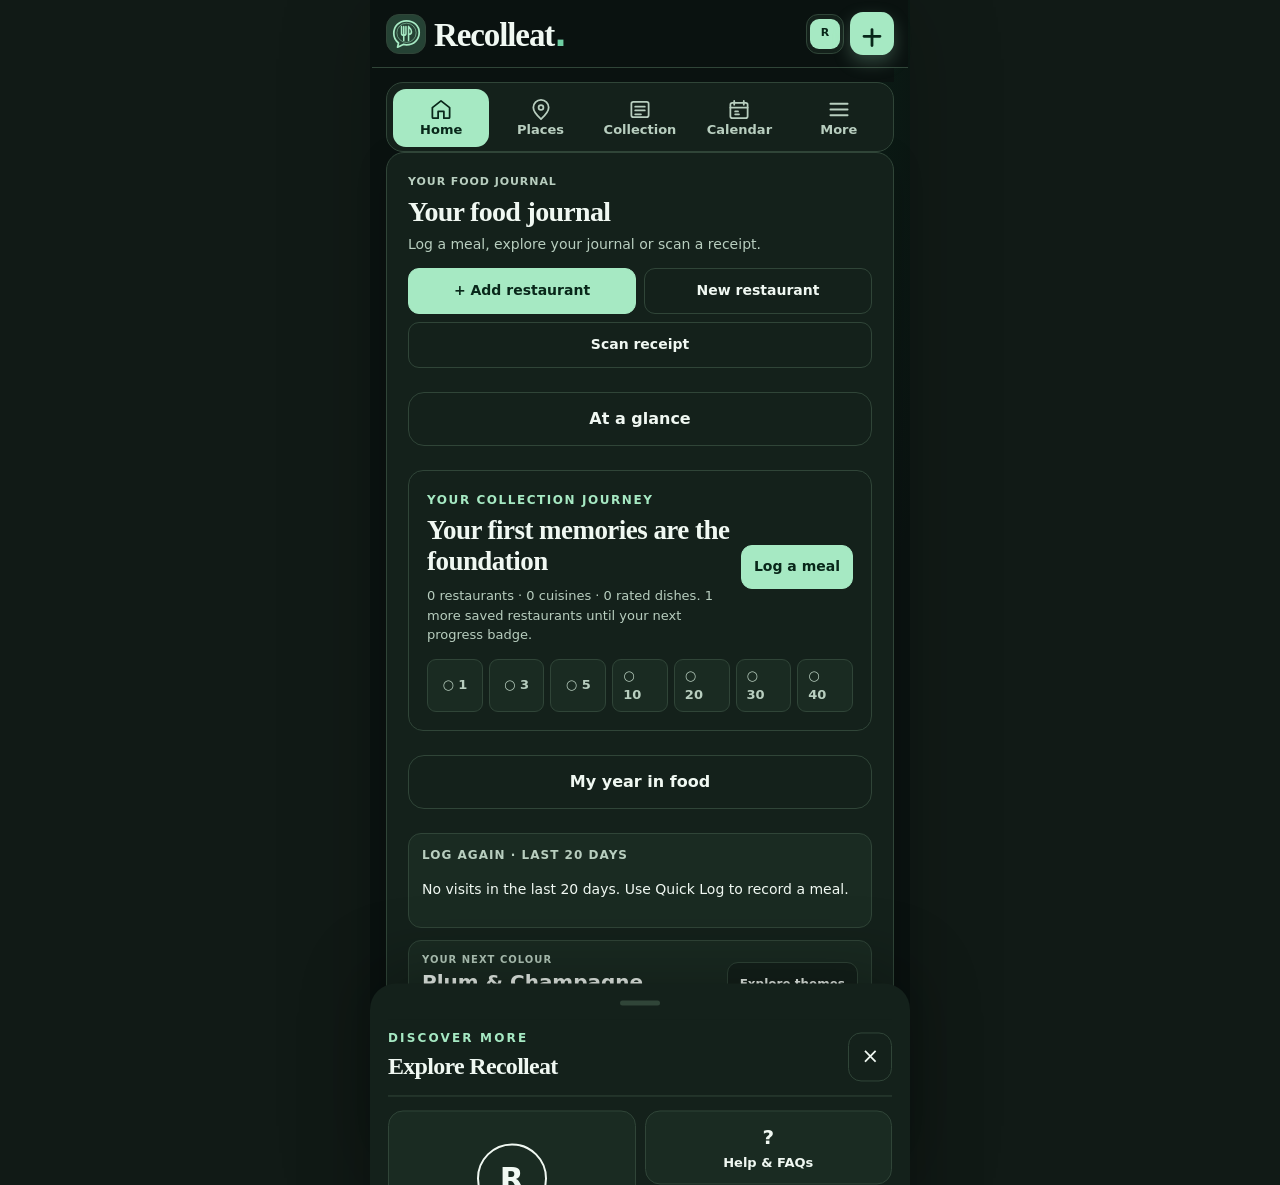
==== commit bf318170: "Add files via upload" ====
--- a/index.html
+++ b/index.html
@@ -5,7 +5,7 @@
 <meta charset="utf-8"/>
 <meta content="width=device-width,initial-scale=1,viewport-fit=cover" name="viewport"/>
 <title>Recolleat · Your Food Journal</title>
-<meta name="recolleat-build" content="3.2"/>
+<meta name="recolleat-build" content="3.3"/>
 <script>try{if(localStorage.getItem("recolleat-opened-v43"))document.documentElement.classList.add("recolleat-returning")}catch(e){}</script>
 <script>/* Use extra bottom clearance only when the hosting platform inserts its own banner. */
 if (location.hostname === 'tiiny.site' || location.hostname.endsWith('.tiiny.site')) {
@@ -23,8 +23,8 @@
  }
 } catch (error) { /* Journal remains available with local system fonts. */ }
 </script>
-<link rel="stylesheet" href="./recolleat-v3-2.css"/>
-<link href="./manifest.webmanifest?v=3.2" rel="manifest"/><link rel="apple-touch-icon" sizes="180x180" href="./apple-touch-icon.png"/><meta name="apple-mobile-web-app-capable" content="yes"/><meta name="apple-mobile-web-app-status-bar-style" content="default"/><meta name="apple-mobile-web-app-title" content="Recolleat"/><meta content="#0b5b37" name="theme-color"/>
+<link rel="stylesheet" href="./recolleat-v3-3.css"/>
+<link href="./manifest.webmanifest?v=3.3" rel="manifest"/><link rel="apple-touch-icon" sizes="180x180" href="./apple-touch-icon.png"/><meta name="apple-mobile-web-app-capable" content="yes"/><meta name="apple-mobile-web-app-status-bar-style" content="default"/><meta name="apple-mobile-web-app-title" content="Recolleat"/><meta content="#0b5b37" name="theme-color"/>
 </head>
 <body>
 <div id="recolleatSplash" class="recolleat-splash" role="status" aria-live="polite" aria-label="Opening Recolleat">
@@ -102,15 +102,15 @@
 <section class="reco-pulse" id="recoPulse" aria-label="Your journal at a glance" hidden>
   <div class="reco-pulse-head">
     <div><span class="reco-pulse-kicker">YOUR FOOD JOURNAL</span>
-      <h3 id="recoPulseHeadline">Your collection, in progress</h3>
-      <p id="recoPulseIntro">Log a meal or open a familiar favourite.</p>
+      <h3 id="recoPulseHeadline">Your food journal</h3>
+      <p id="recoPulseIntro">Log a meal, explore your journal or scan a receipt.</p>
     </div>
-    <div class="reco-pulse-actions"><button type="button" class="primary" id="recoPulseLog">+ Add</button><button type="button" id="recoPulseAdd">New restaurant</button><button type="button" id="recoReceiptOpen" class="reco-receipt-trigger">Scan receipt</button></div>
+    <div class="reco-pulse-actions"><button type="button" class="primary" id="recoPulseLog">+ Add restaurant</button><button type="button" id="recoPulseAdd">New restaurant</button><button type="button" id="recoReceiptOpen" class="reco-receipt-trigger">Scan receipt</button></div>
   </div>
-  <details class="reco-hub-glance"><summary>At a glance <span>Collection statistics</span></summary><div class="profile-stats-grid" id="profileStats"></div></details>
+  <details class="reco-hub-glance"><summary>At a glance</summary><div class="profile-stats-grid" id="profileStats"></div></details>
   <div id="recoJourney" class="reco-journey" aria-live="polite"></div>
   <details class="reco-home-memories"><summary>Meals worth remembering <span>See your memories</span></summary><div id="recoMemoryFeed" class="reco-memory-feed" aria-label="Your food memories"></div></details>
-  <details class="reco-year-wrap" id="recoYearWrap"><summary>My year in food <span>Yearly Wrapped</span></summary><div class="reco-year-wrap-body"><label>Year <select id="recoYearSelect" aria-label="Yearly Wrapped year"></select></label><div id="recoYearContent" aria-live="polite"></div></div></details>
+  <details class="reco-year-wrap" id="recoYearWrap"><summary>My year in food</summary><div class="reco-year-wrap-body"><label>Year <select id="recoYearSelect" aria-label="Yearly Wrapped year"></select></label><div id="recoYearContent" aria-live="polite"></div></div></details>
   <div class="reco-pulse-bottom"><details class="reco-pulse-feature" id="recoPulseFeature"></details><div class="reco-pulse-recent"><span>LOG AGAIN · LAST 20 DAYS</span><div id="recoPulseRecent"></div></div></div>
   <div class="reco-theme-home" id="recoThemeHome" aria-label="Next colour unlock goal"><div class="reco-theme-home-head"><div><span class="reco-theme-home-kicker">YOUR NEXT COLOUR</span><strong id="recoThemeHomeTitle">Plum &amp; Champagne</strong><small id="recoThemeHomeDescription">Log 10 restaurants to unlock a new look.</small></div><button type="button" id="recoThemeHomeOpen">Explore themes</button></div><div class="reco-theme-home-track"><div id="recoThemeHomeFill"></div></div></div>
   <div class="reco-pulse-backup" id="recoPulseBackup" hidden><span id="recoPulseBackupText"></span><button type="button" id="recoPulseExport">Export backup</button></div>
@@ -250,8 +250,8 @@
 <section class="cuisine-view" id="cuisineView">
 <div class="cuisine-header">
 <div>
-<h2 class="cuisine-internal-heading">Your cuisine leaderboard</h2>
-<p>Cuisines need at least 3 restaurants to qualify. Choose Median or Mean. At least three restaurants are required for the podium.</p>
+<h2 class="cuisine-internal-heading">Cuisine Rankings</h2>
+<p>Ranked after three restaurants. Tap a cuisine to open its passport.</p>
 </div>
 <div class="reco-31-cuisine-mode" role="group" aria-label="Cuisine ranking method"><button id="cuisineModeMedian" type="button" data-cuisine-mode="median" aria-pressed="true">Median</button><button id="cuisineModeMean" type="button" data-cuisine-mode="mean" aria-pressed="false">Mean</button></div>
 </div>
@@ -487,7 +487,7 @@
 </section>
 
  <section id="privacyView" class="privacy-page" aria-label="Privacy and Safety" style="display:none">
-  <div class="privacy-hero"><span class="privacy-eyebrow">RECOLLEAT / PRIVACY BY DESIGN</span><h2>Privacy &amp; Safety</h2><p>What stays on your device, when a connection is made, and how to protect your collection.</p><p class="legal-updated">Last updated: 23 November 2026 · Build 3.2</p></div>
+  <div class="privacy-hero"><span class="privacy-eyebrow">RECOLLEAT / PRIVACY BY DESIGN</span><h2>Privacy &amp; Safety</h2><p>What stays on your device, when a connection is made, and how to protect your collection.</p><p class="legal-updated">Last updated: 23 November 2026 · Build 3.3</p></div>
   <div class="privacy-grid">
     <article class="privacy-panel"><h3>Your journal is local by default</h3><p>Restaurant records, reviews, scores, dishes, dates, places, photographs, spending, lists and recovery snapshots are stored in this browser's IndexedDB database. Profile details, drafts, preferences and backup reminders are also stored in browser local storage. This edition has no Recolleat login, cloud account, automatic synchronisation, public feed or advertising system.</p><p>Recolleat's application code does not intentionally transmit your journal, receipt image, uploaded photos or personal spending to our servers. Internet access to load the application still exposes technical connection data to the hosting infrastructure.</p></article>
     <article class="privacy-panel"><h3>Operator and contact details — publication incomplete</h3><p><strong>Service name:</strong> Recolleat. <strong>Contact email:</strong> <a href="mailto:recolleat.paramount107@passmail.net">recolleat.paramount107@passmail.net</a>. <strong>Legal operator's full name and any legally required establishment address:</strong> not yet supplied. These details still require verification and publication where applicable. The <a href="https://docs.google.com/forms/d/e/1FAIpQLSc80f1pmRXgORQmy2X1wp_xggGetlXv198ZbsZZzsvX1XhyzA/viewform?usp=publish-editor" target="_blank" rel="noopener noreferrer">optional feedback form</a> is hosted by Google and is not a substitute for a legal contact address.</p><p>If the operator is a data controller for hosting records or other processing, the controller identity and a working privacy contact must be stated here before publication. No operator identity has been invented.</p></article>
@@ -503,11 +503,11 @@
     <div class="privacy-actions"><button type="button" class="primary" id="privacyExport">Export my journal</button><button type="button" id="privacyErase" class="danger-outline">Erase this device's Recolleat journal</button></div>
     <p class="privacy-status" id="privacyStatus" role="status" aria-live="polite"></p>
   </div>
-  <details class="reco-legal-details"><summary>Logging, scoring, presentation and archived categories</summary><div><p>Recolleat records a restaurant and visit together when you use Add. A food rating is required for completed Quick Log entries. Optional dish names, dish scores, photographs and a meal value (the value of food and drink attributable to you, not the whole table) are stored locally. The “Someone paid for my meal” choice records that you personally paid £0; otherwise personal payment in the simplified flow follows your stated meal value. This is an estimate, not a bank-verified transaction. Older visit entries with distinct personal-payment amounts are retained unless their meal value or payment status is changed.</p><p>Scoring weights and the cuisine ranking method (mean or median grand-list position) are saved in local preferences and included in new exported backups. Both options calculate on the device and are applied to displayed restaurant or cuisine rankings, respectively. Changing them recalculates displayed rankings but does not rewrite original food, value or service ratings. Older dish category information remains in existing records and backups for compatibility even though category books and category-entry controls are hidden. Graph data is not separately uploaded.</p><p>Photographs selected while adding a visit or dish are processed on-device into journal media and may be included in exported backups. The More navigation also displays any locally saved profile picture; it does not upload that picture. The updated workflows do not introduce accounts, cloud synchronisation or automatic external image uploads.</p></div></details>
-<div class="privacy-notes"><h3>Legal information</h3><p>Read the <button type="button" class="legal-text-link" id="privacyTermsLink">Terms of Use</button>, or open the <a href="./privacy.html">standalone Privacy &amp; Safety notice</a>. This is an accurate description of the reviewed Build 3.2 client application, not a certification of the host's configuration or worldwide regulatory compliance.</p><p class="privacy-about">Recolleat · Draft legal notices pending operator verification · 23 November 2026</p></div>
+  <details class="reco-legal-details"><summary>Logging, scoring, presentation and archived categories</summary><div><p>Recolleat records a restaurant and visit together when you use Add. A food rating is required for completed Quick Log entries. Optional dish names, dish scores, photographs and a meal value (the value of food and drink attributable to you, not the whole table) are stored locally. The “Someone paid for my meal” choice records that you personally paid £0; otherwise personal payment is entered separately and may be unknown. This is an estimate, not a bank-verified transaction. Older visit entries with distinct personal-payment amounts are retained unless their meal value or payment status is changed.</p><p>Scoring weights and the cuisine ranking method (mean or median grand-list position) are saved in local preferences and included in new exported backups. Both options calculate on the device and are applied to displayed restaurant or cuisine rankings, respectively. Changing them recalculates displayed rankings but does not rewrite original food, value or service ratings. Older dish category information remains in existing records and backups for compatibility even though category books and category-entry controls are hidden. Graph data is not separately uploaded.</p><p>Photographs selected while adding a visit or dish are processed on-device into journal media and may be included in exported backups. The More navigation also displays any locally saved profile picture; it does not upload that picture. The updated workflows do not introduce accounts, cloud synchronisation or automatic external image uploads.</p></div></details>
+<div class="privacy-notes"><h3>Legal information</h3><p>Read the <button type="button" class="legal-text-link" id="privacyTermsLink">Terms of Use</button>, or open the <a href="./privacy.html">standalone Privacy &amp; Safety notice</a>. This is an accurate description of the reviewed Build 3.3 client application, not a certification of the host's configuration or worldwide regulatory compliance.</p><p class="privacy-about">Recolleat · Draft legal notices pending operator verification · 23 November 2026</p></div>
  </section>
  <section id="termsView" class="privacy-page" aria-label="Terms of Use" style="display:none">
-  <div class="privacy-hero"><span class="privacy-eyebrow">RECOLLEAT / TERMS</span><h2>Terms of Use</h2><p>Conditions for using the current free, local-first Recolleat journal.</p><p class="legal-updated">Last updated: 23 November 2026 · Build 3.2</p></div>
+  <div class="privacy-hero"><span class="privacy-eyebrow">RECOLLEAT / TERMS</span><h2>Terms of Use</h2><p>Conditions for using the current free, local-first Recolleat journal.</p><p class="legal-updated">Last updated: 23 November 2026 · Build 3.3</p></div>
   <div class="privacy-panel"><h3>Publisher details — verification required</h3><p>Recolleat is the name of this service. <strong>Contact email:</strong> <a href="mailto:recolleat.paramount107@passmail.net">recolleat.paramount107@passmail.net</a>. The legal operator's name and any legally required establishment address have <strong>not</strong> yet been provided and must be completed where applicable before public launch. The external feedback form is not a legal contact channel. Nothing in these terms removes your mandatory consumer or data protection rights.</p></div>
   <details class="reco-legal-details" open><summary>1. Service and availability</summary><div><p>Recolleat is currently a free personal food journal for recording restaurants, dishes, photographs, visits, ratings and spending. It is supplied without a subscription or purchases in this build. It works locally in a compatible browser, with offline functionality subject to installation, storage availability and the browser's settings. There is no Recolleat account, automatic cloud backup or cross-device synchronisation.</p><p>Features, design and compatibility may change. Material changes should be disclosed clearly and not be used to override rights already established by applicable law. We cannot promise uninterrupted access or that browser-managed storage will never be lost.</p></div></details>
   <details class="reco-legal-details"><summary>2. Your content and permission to use the app</summary><div><p>You retain any rights you have in photographs, notes and other content you add. Recolleat does not claim ownership of your journal entries. You are responsible for content you choose to record and for having permission to use any third-party images or personal information you add.</p><p>You may use this release for your own lawful personal journaling. Do not interfere with its operation, attempt unauthorised access to hosting systems or redistribute the application code in breach of applicable intellectual property rights. Names of restaurants and third-party brands remain the property of their respective owners where applicable.</p></div></details>
@@ -543,13 +543,13 @@
  
  <div class="reco-quicklog-grid"><label>Date <input id="recoQuickDate" type="date"></label><label>Food score /100 <span class="reco-required">*</span><input id="recoQuickFood" type="number" inputmode="numeric" required min="0" max="100" placeholder="Your score, 0–100"></label></div>
  <div class="reco-build3-dish-block"><div class="reco-build3-dish-header"><strong>Dishes (optional)</strong><span>Add as many as you like</span></div><div id="recoQuickDishRows" class="reco-build3-dish-rows"></div><button type="button" id="recoQuickAddDish">+ Add dish</button></div><div class="reco-build3-photo-block"><strong>Meal or restaurant photographs (optional)</strong><div class="reco-quicklog-photo-row"><label class="reco-camera-btn">Take photo<input id="recoQuickCamera" type="file" capture="environment" accept="image/*"></label><label class="reco-camera-btn">Choose photo<input id="recoQuickGallery" type="file" accept="image/*"></label><div id="recoQuickPhotoPreview"></div></div></div><details class="reco-quicklog-extras"><summary>More details <span>Cuisine, meal value and notes</span></summary><label class="reco-quicklog-cuisine" id="recoQuickCuisineWrap">Cuisine for a new restaurant (optional)<input id="recoQuickCuisine" maxlength="80" placeholder="e.g. Japanese"></label>
- <label>Meal value (£) <small>Value of the food and drink you personally had — not the whole table</small><input id="recoQuickValue" type="number" inputmode="decimal" min="0" step="0.01" placeholder="Optional"></label><input id="recoQuickPaid" type="hidden">
+ <label>Meal value (£) <small>Value of the food and drink you personally had — not the whole table</small><input id="recoQuickValue" type="number" inputmode="decimal" min="0" step="0.01" placeholder="Optional"></label><label>What you paid (£)<input id="recoQuickPaid" type="number" min="0" step="0.01" inputmode="decimal" placeholder="Optional"><button type="button" class="reco33-use-value" id="recoQuickUseValue">Same as meal value</button></label>
  <label class="reco-quicklog-treat"><input type="checkbox" id="recoQuickTreated"> Someone paid for my meal</label>
  <input type="hidden" id="recoQuickDish"><input type="hidden" id="recoQuickDishScore">
  <label>Short memory <textarea id="recoQuickNote" rows="2" placeholder="What made this meal memorable?"></textarea></label>
  
  </details><p id="recoQuickHint" class="field-hint" role="status">Your first visit is saved with the restaurant. Add dishes and photographs above, or open More details for extra information.</p>
- <div class="reco-quicklog-actions"><button type="button" id="recoReceiptFromQuick">Receipt</button><button type="button" id="recoQuickFull">Advanced review</button><button type="submit" class="primary" id="recoQuickSave">Save restaurant &amp; visit</button></div>
+ <div class="reco-quicklog-actions"><button type="button" id="recoReceiptFromQuick">Receipt</button><button type="button" id="recoQuickFull">Save &amp; review</button><button type="submit" class="primary" id="recoQuickSave">Save meal</button></div>
  </form>
 </dialog>
 <dialog id="quickAddDialog" class="quick-add-dialog" aria-labelledby="quickAddTitle">
@@ -599,7 +599,7 @@
 </label></div></details><details class="editor-section" role="tabpanel" aria-labelledby="editorStepTab2" id="editorStepPanel2" data-editor-step="2" open=""><summary><span>Ratings &amp; dishes</span><small>Food, value, service, £ per person and dishes</small><b class="section-chevron">⌄</b></summary><div class="section-body form-grid"><label>Food rating <button id="openFoodRatingHelper" type="button" class="rating-help-btn">Compare with restaurants · up to 7 questions</button><div class="range-row"><input id="foodScore" max="100" min="0" type="range" value="75"/><input id="foodScoreNumber" max="100" min="0" type="number" value="75"/></div></label><label>Value for money 
         <div class="range-row"><input id="valueScore" max="100" min="0" step="1" type="range" value="70"/><input id="valueScoreNumber" max="100" min="0" step="1" type="number" value="70"/></div><small class="reco-rating-status" id="editorValueStatus" aria-live="polite"></small>
 </label><label>Service<select id="service"><option value="Unrated">Not rated yet</option><option>Horror</option><option>Sloppy</option><option selected="">Average</option><option>Respectable</option><option>Lovely</option></select></label><label>Price per person<div class="range-row"><input id="pp" max="75" min="0" type="range" value="25"/><input id="ppNumber" max="75" min="0" type="number" value="25"/></div><small class="reco-rating-status" id="editorPriceStatus" aria-live="polite"></small></label></div></details><details class="editor-section" role="tabpanel" aria-labelledby="editorStepTab3" id="editorStepPanel3" data-editor-step="3" open=""><summary><span>Dishes &amp; visits</span><small>Items, visits, photographs and notes</small><b class="section-chevron">⌄</b></summary>
-<div class="section-body form-grid"><label class="full">Items and ratings<small>Dish name, rating and optional photo. No category required.</small><div class="items-editor" id="itemsEditor"></div><datalist id="dishCategorySuggestions"><option value="Burger"></option><option value="Pizza"></option><option value="Kebab"></option><option value="Steak"></option><option value="Sushi"></option><option value="Curry"></option><option value="Pasta"></option><option value="Dessert"></option><option value="Seafood"></option><option value="Breakfast"></option><option value="Sandwich"></option><option value="Noodles"></option><option value="Salad"></option><option value="Other dishes"></option></datalist><button id="addItemBtn" type="button">+ Add item</button></label><div class="visit-editor">
+<div class="section-body form-grid"><div class="full"><strong>Undated review dishes</strong><small>Use this only for dishes without a visit record. For a specific meal, add dishes in Calendar or Quick Log.</small><div class="items-editor" id="itemsEditor"></div><details id="reco33ExistingVisitDishes" class="reco33-existing-dishes" hidden><summary>Also recorded on visits <span id="reco33VisitDishCount"></span></summary><div id="reco33VisitDishList"></div><p class="field-hint">These are already in your journal. Edit them from the restaurant passport or Calendar, rather than adding them again.</p></details><datalist id="dishCategorySuggestions"><option value="Burger"></option><option value="Pizza"></option><option value="Kebab"></option><option value="Steak"></option><option value="Sushi"></option><option value="Curry"></option><option value="Pasta"></option><option value="Dessert"></option><option value="Seafood"></option><option value="Breakfast"></option><option value="Sandwich"></option><option value="Noodles"></option><option value="Salad"></option><option value="Other dishes"></option></datalist><button id="addItemBtn" type="button">+ Add item</button></div><div class="visit-editor">
 <div class="visit-editor-top"><div class="visit-editor-count"><strong id="editorVisitTotal">1</strong><div><b>Visits recorded</b><span style="display:block">No need to remember the date.</span></div></div><button id="editorAddVisit" type="button">+ Add another visit</button></div>
 <div class="visit-editor-rows" id="editorVisitRows"></div>
 <small class="visit-history-note">Leave dates empty when you cannot remember. Use Visit History to add spending or notes; unknown dates won't be placed on the calendar.</small>
@@ -616,7 +616,7 @@
 <div class="dialog-head"><div><h2 id="passportTitle">Restaurant passport</h2><p>Your restaurant, as a collectible card.</p></div><div class="passport-actions"><button type="button" id="passportLogVisitBtn" class="primary">Log visit</button><button id="passportEditBtn">Edit</button><button class="x" data-close="passportDialog" aria-label="Close dialog">×</button></div></div>
 <div class="passport-shell" id="passportContent"></div>
 </dialog>
-<dialog id="listDialog" aria-labelledby="listDialogTitle">
+<dialog id="cuisinePassportDialog" class="reco33-cuisine-passport" aria-labelledby="cuisinePassportTitle"><div class="dialog-head"><h2 id="cuisinePassportTitle">Cuisine passport</h2><button type="button" class="x" data-close="cuisinePassportDialog" aria-label="Close cuisine passport">×</button></div><div id="cuisinePassportPage" class="reco33-cuisine-page"></div><div class="reco33-cuisine-controls"><button type="button" id="cuisinePassportPrev" aria-label="Previous passport page">‹</button><span id="cuisinePassportCounter" aria-live="polite">Overview · 1/3</span><button type="button" id="cuisinePassportNext" aria-label="Next passport page">›</button></div></dialog><dialog id="listDialog" aria-labelledby="listDialogTitle">
 <div class="dialog-head"><div><h2 id="listDialogTitle">Create list</h2><p>Build a custom ranked restaurant list.</p></div><button class="x" data-close="listDialog" aria-label="Close dialog">×</button></div>
 <div class="dialog-body">
 <label>List name<input id="listName" placeholder="e.g. Underrated places"/></label>
@@ -636,12 +636,12 @@
 <small>Start typing instead of scrolling through every place.</small>
 </label>
 <label>Date <small>(optional — leave blank if you do not remember)</small><input id="visitDate" type="date"/></label>
-<fieldset class="visit-costs"><legend>Meal value and payment</legend><p class="field-hint">Record the value of food and drink you personally had, not the whole table’s bill. Meal value is optional.</p>
+<fieldset class="visit-costs"><legend>Meal value and payment</legend><p class="field-hint">Record the value of food and drink you personally had, not the whole table’s bill. Both amounts are optional.</p>
 <div class="visit-price-fields"><label>Meal value (£) <small>Your food and drink only</small><input id="visitFoodValue" min="0" max="10000000" inputmode="decimal" placeholder="e.g. 42.50" step="0.01" type="number"/></label>
-<label hidden>What you paid (£)<input id="visitSpend" min="0" max="10000000" inputmode="decimal" placeholder="e.g. 0.00" step="0.01" type="number"/></label></div>
+<label>What you paid (£)<input id="visitSpend" min="0" max="10000000" inputmode="decimal" placeholder="e.g. 0.00" step="0.01" type="number"/><button type="button" class="reco33-use-value" id="recoVisitUseValue">Same as meal value</button></label></div>
 <label class="visit-treat-toggle" for="visitPaidFor"><input id="visitPaidFor" type="checkbox"/><span><b>Someone paid for my meal</b><small>Your personal payment is zero when this is checked.</small></span></label>
 <p class="field-hint" id="visitCostHint" role="status">Unknown amounts stay unknown in the calendar totals.</p></fieldset>
-<div class="reco-visit-detail"><h3>What did you have?</h3><p class="field-hint">Dishes on this visit stay attached to this date. Older restaurant dishes remain unchanged.</p><div id="recoVisitDishes"></div><button id="recoVisitAddDish" type="button">+ Add a dish to this visit</button><label class="reco-camera-btn">📷 Take visit photo<input id="recoVisitCamera" type="file" accept="image/*" capture="environment" aria-label="Take visit photograph" /></label><label class="reco-camera-btn">Choose visit photo<input id="recoVisitPhotoChoose" type="file" accept="image/*" /></label><div id="recoVisitPhotoPreview" class="reco-visit-photo-preview"></div><label>Food score on this visit (optional, 0–100)<input id="recoVisitFoodRating" type="number" min="0" max="100" placeholder="Leave blank if unrated" inputmode="numeric" /></label></div>
+<div class="reco-visit-detail"><h3>What did you have?</h3><p class="field-hint">Add dishes for this visit only. Existing dishes can be edited here; undated review dishes are separate.</p><div id="recoVisitDishes"></div><button id="recoVisitAddDish" type="button">+ Add a dish to this visit</button><label class="reco-camera-btn">📷 Take visit photo<input id="recoVisitCamera" type="file" accept="image/*" capture="environment" aria-label="Take visit photograph" /></label><label class="reco-camera-btn">Choose visit photo<input id="recoVisitPhotoChoose" type="file" accept="image/*" /></label><div id="recoVisitPhotoPreview" class="reco-visit-photo-preview"></div><label>Food score on this visit (optional, 0–100)<input id="recoVisitFoodRating" type="number" min="0" max="100" placeholder="Leave blank if unrated" inputmode="numeric" /></label></div>
 <label>Visit note<textarea id="visitNote" placeholder="Optional — who you went with, occasion, anything memorable…"></textarea></label>
 <div class="dialog-actions">
 <button class="danger" id="deleteVisitBtn">Delete visit</button>
@@ -674,7 +674,7 @@
 </div>
 </dialog>
 <dialog class="lightbox" id="lightbox" aria-label="Enlarged restaurant photograph"><button type="button" class="lightbox-close" id="lightboxClose" aria-label="Close enlarged photograph">×</button><img alt="Enlarged restaurant photograph" id="lightboxImg"/></dialog>
-<script src="./recolleat-v3-2.js" defer></script>
+<script src="./recolleat-v3-3.js" defer></script>
 <div class="mobile-more-backdrop" id="mobileMoreBackdrop" aria-hidden="true"></div><section aria-hidden="true" aria-label="More Recolleat sections" aria-modal="true" class="mobile-more-sheet" id="mobileMoreSheet" role="dialog" inert><div class="mobile-more-handle"></div><div class="mobile-more-top"><div><span class="mobile-eyebrow">DISCOVER MORE</span><h2 id="v42MoreHeading">Explore Recolleat</h2></div><button aria-label="Close menu" id="mobileMoreClose" type="button">×</button></div><div class="mobile-more-links reco-31-more-grid" aria-label="Explore your journal">
 <button class="reco-31-profile" data-more-view="profile" type="button"><span class="reco-31-profile-avatar" id="moreProfileAvatar" aria-hidden="true">R</span><span class="more-label">My Profile</span></button>
 <button class="reco-31-help" data-more-view="help" type="button"><span class="more-icon" aria-hidden="true">?</span><span class="more-label">Help &amp; FAQs</span></button>
--- a/recolleat-v3-3.css
+++ b/recolleat-v3-3.css
@@ -0,0 +1,3245 @@
+/* Recolleat Build 3.2: consolidated cascade. Source in /source/css. */
+*{box-sizing:border-box;}
+body{margin:0;}
+button,input,select,textarea{font:inherit;}
+button{border:1px solid var(--line);background:#fff;padding:9px 12px;border-radius:10px;cursor:pointer;}
+button.primary{background:#191916;color:#fff;border-color:#191916;}
+button.danger{color:#a32d2d;}
+header{display:flex;justify-content:space-between;}
+.local-pill{display:inline-flex;align-items:center;border-radius:999px;}
+.stats{display:grid;margin-bottom:16px;}
+.stat span{display:block;text-transform:uppercase;}
+.stat strong{display:block;}
+.controls-left>button,.controls-left>.menu-wrap>button{border-radius:14px;}
+.name-btn{border:0;background:transparent;padding:0;margin:0;font:inherit;font-weight:800;color:inherit;text-align:left;}
+.name-btn:hover{text-decoration:underline;background:transparent;}
+.location-image-preview{display:flex;align-items:center;gap:8px;min-height:44px;margin-top:8px;}
+.location-image-preview img{width:74px;height:50px;object-fit:cover;border-radius:10px;border:1px solid var(--line);}
+.location-image-preview .muted{font-size:12px;}
+.search{min-width:250px;border:1px solid var(--line);background:#fff;border-radius:14px;padding:10px 12px;outline:none;}
+.menu-wrap{position:relative;}
+.popover{display:none;position:absolute;top:44px;left:0;z-index:20;width:320px;border:1px solid var(--line);border-radius:14px;padding:13px;box-shadow:0 20px 50px rgba(20,20,15,.15);}
+.popover.show{display:block;}
+.popover-title{font-size:10px;text-transform:uppercase;letter-spacing:.09em;color:var(--muted);font-weight:800;margin-bottom:9px;}
+.popover label{display:block;font-size:12px;font-weight:700;margin:9px 0;}
+.popover input,.popover select{display:block;width:100%;margin-top:5px;padding:9px;border:1px solid var(--line);border-radius:9px;background:#fff;}
+.pair{display:grid;grid-template-columns:1fr 1fr;gap:8px;}
+.popover-actions{display:flex;justify-content:space-between;margin-top:12px;}
+.views{display:flex;gap:5px;margin-left:auto;flex-wrap:wrap;}
+.views button.active{background:#191916;color:#fff;border-color:#191916;}
+.chips{display:flex;gap:6px;flex-wrap:wrap;min-height:8px;}
+.chip{display:inline-flex;align-items:center;gap:6px;border-radius:999px;font-size:12px;}
+.chip button{padding:0;border:0;background:transparent;font-size:15px;}
+.table-shell{background:#fff;overflow:auto;}
+table{width:100%;min-width:1480px;border-collapse:separate;border-spacing:0;}
+th{position:sticky;top:0;z-index:2;border-bottom:1px solid var(--line);text-align:left;text-transform:uppercase;white-space:nowrap;}
+th[data-sort]{cursor:pointer;}
+th i{font-style:normal;margin-left:3px;}
+td{vertical-align:top;}
+tbody tr:last-child td{border-bottom:0;}
+.rank{color:#55554e;}
+.name{font-size:14px;font-weight:800;}
+.score{display:inline-flex;width:50px;height:34px;align-items:center;justify-content:center;color:#fff;border-radius:10px;font-weight:850;}
+.overall-score{display:inline-flex;min-width:56px;height:36px;align-items:center;justify-content:center;color:#fff;border-radius:10px;font-weight:900;font-size:14px;}
+.pill{display:inline-block;padding:6px 9px;border-radius:999px;background:var(--soft);}
+.service-pill{display:inline-flex;padding:6px 9px;border-radius:999px;font-weight:800;white-space:nowrap;}
+.service-horror{background:#111;color:#fff;}
+.service-sloppy{background:#b83b32;color:#fff;}
+.service-average{background:#e7cf57;color:#29271d;}
+.service-respectable{background:#b9d9ad;color:#23442a;}
+.service-lovely{background:#1f713e;color:#fff;}
+.visit-cell{min-width:110px;}
+.visit-cell b{display:block;}
+.visit-cell span{display:block;color:var(--muted);font-size:11px;margin-top:2px;}
+.price{font-weight:850;letter-spacing:1px;}
+.value-badge{display:inline-flex;align-items:center;justify-content:center;min-width:52px;height:32px;border-radius:10px;background:#f0f0ea;font-weight:850;}
+.dishes{display:flex;flex-direction:column;gap:4px;min-width:170px;}
+.dish{display:flex;justify-content:space-between;gap:10px;}
+.dish b{font-size:12px;}
+.photo-row{display:flex;gap:5px;flex-wrap:wrap;min-width:105px;}
+.photo-row img{width:46px;height:46px;object-fit:cover;border-radius:9px;border:1px solid var(--line);cursor:pointer;}
+.vibes{display:flex;gap:5px;flex-wrap:wrap;min-width:125px;}
+.vibe{display:inline-flex;padding:5px 7px;border-radius:999px;background:#f2f1eb;font-size:11px;}
+.muted{color:#aaa99f;}
+.cards{display:none;}
+.card{background:#fff;border:1px solid var(--line);border-radius:17px;box-shadow:var(--shadow);}
+.cover{height:155px;background:#ecece6;color:#99998f;display:flex;align-items:center;justify-content:center;}
+.cover img{width:100%;height:100%;object-fit:cover;cursor:pointer;}
+.card-body{padding:15px;}
+.card-head{display:flex;justify-content:space-between;gap:10px;}
+.card h3{margin:0 0 4px;}
+.meta{font-size:12px;color:var(--muted);}
+.mini-grid{display:grid;grid-template-columns:1fr 1fr;gap:7px;margin:12px 0;}
+.mini{background:#f7f7f3;border-radius:10px;padding:9px;}
+.mini span{display:block;color:var(--muted);text-transform:uppercase;font-size:9px;letter-spacing:.06em;}
+.mini b{display:block;margin-top:2px;}
+.card-actions{display:flex;justify-content:space-between;align-items:center;gap:7px;}
+.map-view{display:none;}
+.bubble-shell{background:#fff;border:1px solid var(--line);border-radius:17px;box-shadow:var(--shadow);}
+.bubble-head{display:flex;justify-content:space-between;align-items:flex-start;gap:12px;margin-bottom:16px;}
+.bubble-head h2{margin:0 0 4px;font-size:21px;}
+.bubble-head p{margin:0;color:var(--muted);font-size:12px;}
+.bubble-stage{position:relative;padding:18px;border-radius:15px;overflow:hidden;}
+.bubble-empty{display:flex;align-items:center;justify-content:center;min-height:260px;color:var(--muted);}
+.location-bubble{position:absolute;border:0;border-radius:50%;display:flex;flex-direction:column;align-items:center;justify-content:center;text-align:center;padding:10px;background:#24241f;color:#fff;box-shadow:0 12px 24px rgba(20,20,15,.13);transition:transform .2s ease,box-shadow .2s ease;overflow:hidden;background-size:cover;background-position:center;}
+.location-bubble::after{content:"";position:absolute;inset:0;background:linear-gradient(to bottom,rgba(18,18,16,.22),rgba(18,18,16,.63));}
+.location-bubble>*{position:relative;z-index:1;}
+.location-bubble small{font-size:10px;opacity:.82;margin-top:3px;}
+.location-bubble:hover{transform:scale(1.04);box-shadow:0 15px 30px rgba(20,20,15,.18);}
+.location-bubble b{display:block;max-width:90%;font-size:13px;line-height:1.15;}
+.location-bubble span{display:block;font-size:11px;opacity:.78;margin-top:4px;}
+.location-bubble.bursting{animation:bubbleBurst .34s ease forwards;}
+@keyframes bubbleBurst{0%{transform:scale(1);opacity:1}55%{transform:scale(1.18);opacity:.9}100%{transform:scale(.15);opacity:0}}
+.location-detail{display:none;}
+.location-detail.show{display:block;}
+.location-detail-head{display:flex;justify-content:space-between;align-items:flex-start;gap:10px;margin-bottom:14px;}
+.location-detail-head h2{margin:0 0 4px;}
+.location-detail-grid{grid-template-columns:repeat(auto-fill,minmax(245px,1fr));gap:10px;}
+.location-restaurant{border:1px solid var(--line);border-radius:14px;padding:13px;background:#fbfbf8;}
+.location-restaurant-top{display:flex;justify-content:space-between;gap:10px;}
+.location-restaurant h3{margin:0 0 4px;font-size:15px;}
+.location-restaurant p{margin:0;color:var(--muted);font-size:12px;}
+.location-restaurant .map-actions{margin-top:10px;}
+.cuisine-podium{display:grid;grid-template-columns:1fr 1fr 1fr;gap:12px;align-items:end;margin:18px 0 16px;}
+.podium-card{background:#fff;border:1px solid var(--line);border-radius:17px;padding:16px;text-align:center;box-shadow:var(--shadow);position:relative;}
+.podium-card.gold{min-height:220px;border-color:#d7b84f;}
+.podium-card.silver{min-height:190px;border-color:#b6bbc2;}
+.podium-card.bronze{min-height:170px;border-color:#b98455;}
+.medal{font-size:28px;margin-bottom:4px;}
+.podium-card h3{margin:3px 0 8px;font-size:18px;}
+.podium-card .podium-rank{font-size:10px;text-transform:uppercase;letter-spacing:.08em;color:var(--muted);font-weight:800;}
+.podium-metrics{display:grid;grid-template-columns:1fr 1fr;gap:6px;margin-top:10px;}
+.podium-metrics div{background:#f7f7f3;border-radius:9px;padding:8px;}
+.podium-metrics span{display:block;color:var(--muted);font-size:9px;text-transform:uppercase;}
+.podium-metrics b{display:block;margin-top:2px;}
+.cuisine-section-title{margin:18px 0 8px;font-size:14px;}
+.provisional-note{background:#f2f2ed;border:1px solid var(--line);border-radius:12px;padding:11px 13px;color:var(--muted);font-size:12px;margin-top:18px;}
+.cuisine-card.provisional{opacity:.78;}
+.cuisine-card.provisional .c-rank{color:#9a7b32;}
+@media (max-width:760px){.cuisine-podium{grid-template-columns:1fr;}
+.podium-card.gold,.podium-card.silver,.podium-card.bronze{min-height:auto;}
+.bubble-stage{min-height:360px;}}
+.graph-view{display:none;grid-template-columns:minmax(0,1fr) 320px;gap:12px;}
+.graph-panel,.graph-side{background:#fff;border:1px solid var(--line);border-radius:17px;box-shadow:var(--shadow);}
+.graph-toolbar{gap:10px;align-items:end;flex-wrap:wrap;margin-bottom:10px;}
+.graph-toolbar label,.graph-filters label{font-size:12px;font-weight:700;}
+.graph-toolbar select,.graph-filters select,.graph-filters input{display:block;margin-top:5px;padding:8px 9px;border:1px solid var(--line);border-radius:9px;background:#fff;width:100%;}
+.graph-filters{display:grid;gap:10px;margin:10px 0 12px;}
+.graph-filter-actions{display:flex;align-items:end;}
+.graph-filter-actions button{width:100%;min-height:42px;border-radius:10px;}
+.graph-filter-chip{display:inline-flex;align-items:center;gap:7px;background:var(--chip);border:1px solid var(--line);border-radius:999px;padding:5px 10px;font-size:12px;margin:0 6px 6px 0;}
+.graph-filter-chip button{padding:0 4px;border:0;background:transparent;color:inherit;font-size:14px;}
+.graph-chip-row{margin-top:8px;}
+#graphSvg{width:100%;border:1px solid var(--line);}
+.graph-note{margin-top:8px;color:var(--muted);font-size:12px;line-height:1.45;}
+.graph-side .passport-mini h3{margin:0 0 4px;}
+.passport-dialog{border:0;padding:0;border-radius:18px;box-shadow:0 26px 80px rgba(20,20,15,.25);}
+.passport-book{display:grid;grid-template-columns:1fr 1fr;gap:14px;}
+.passport-page{background:linear-gradient(180deg,#fbf4e8 0%,#f4eadc 100%);border:1px solid #ddcdb7;border-radius:18px;min-height:540px;padding:22px;position:relative;box-shadow:inset 0 0 0 1px rgba(255,255,255,.5);}
+.passport-watermark{position:absolute;inset:0;display:flex;align-items:center;justify-content:center;font-size:120px;font-weight:900;color:rgba(120,90,60,.05);pointer-events:none;}
+.passport-title{display:flex;justify-content:space-between;gap:12px;align-items:flex-start;margin-bottom:14px;}
+.passport-title h2{margin:0;font-size:28px;letter-spacing:-1px;}
+.passport-meta{color:#7c6d60;font-size:12px;}
+.passport-stamps{display:flex;gap:10px;flex-wrap:wrap;margin:16px 0;}
+.passport-stamp{width:102px;height:102px;border-radius:50%;border:4px double rgba(120,70,50,.45);display:flex;flex-direction:column;align-items:center;justify-content:center;text-align:center;color:#6b493c;background:rgba(255,255,255,.3);transform:rotate(var(--rot,0deg));}
+.passport-stamp span{font-size:11px;text-transform:uppercase;letter-spacing:.07em;}
+.passport-stamp b{font-size:28px;line-height:1;margin-top:4px;}
+.passport-stamp small{font-size:11px;margin-top:2px;}
+.passport-grid{display:grid;grid-template-columns:repeat(2,1fr);gap:10px;margin-top:14px;}
+.passport-block{border:1px dashed #ccb59c;border-radius:12px;padding:12px;background:rgba(255,255,255,.28);}
+.passport-block h4{margin:0 0 8px;font-size:12px;text-transform:uppercase;letter-spacing:.08em;color:#816754;}
+.passport-items{display:flex;flex-direction:column;gap:6px;}
+.passport-item{display:flex;justify-content:space-between;gap:10px;border-bottom:1px dashed #d5c0ab;padding-bottom:4px;}
+.passport-item:last-child{border-bottom:0;padding-bottom:0;}
+.passport-photos{display:grid;grid-template-columns:repeat(2,1fr);gap:8px;}
+.passport-photos img{width:100%;height:120px;object-fit:cover;border-radius:12px;border:1px solid #d9c7b1;}
+.passport-loc-image{width:100%;height:150px;object-fit:cover;border-radius:12px;border:1px solid #d9c7b1;margin-bottom:10px;}
+.passport-actions{justify-content:flex-end;margin-top:10px;}
+@media (max-width:1100px){.graph-view{grid-template-columns:1fr;}
+.passport-book{grid-template-columns:1fr;}}
+@media (max-width:1100px){.graph-filters{grid-template-columns:repeat(3,minmax(0,1fr));}}
+@media (max-width:900px){.controls{grid-template-columns:1fr;}
+.controls .search{justify-self:stretch;}
+.controls-left{grid-template-columns:repeat(3,minmax(0,1fr));}
+.graph-filters{grid-template-columns:repeat(2,minmax(0,1fr));}}
+@media (max-width:620px){.controls-left{grid-template-columns:repeat(2,minmax(0,1fr));}
+.graph-filters{grid-template-columns:1fr;}}
+.map-board{min-height:620px;border:1px solid var(--line);border-radius:17px;padding:24px;box-shadow:var(--shadow);}
+.map-intro{max-width:560px;background:rgba(255,255,255,.9);border:1px solid var(--line);border-radius:15px;padding:17px;margin-bottom:18px;}
+.map-intro h3{margin:0 0 5px;}
+.map-intro p{margin:0;color:var(--muted);font-size:12px;}
+.pin-grid{display:grid;grid-template-columns:repeat(auto-fill,minmax(210px,1fr));gap:10px;}
+.place-pin{background:#fff;border:1px solid var(--line);border-radius:14px;padding:13px;box-shadow:0 7px 18px rgba(20,20,15,.045);}
+.place-pin-top{display:flex;justify-content:space-between;gap:8px;}
+.place-pin h4{margin:0 0 4px;font-size:14px;}
+.place-pin p{margin:0;color:var(--muted);font-size:12px;min-height:34px;}
+.map-actions{display:flex;gap:6px;margin-top:10px;}
+.map-actions a{text-decoration:none;border:1px solid var(--line);padding:7px 9px;border-radius:9px;color:var(--ink);background:#fff;font-size:12px;}
+.map-side{background:#fff;border:1px solid var(--line);border-radius:17px;padding:10px;box-shadow:var(--shadow);max-height:620px;overflow:auto;}
+.location-group{padding:10px;border-bottom:1px solid var(--line);}
+.location-group:last-child{border-bottom:0;}
+.location-group b{display:block;}
+.location-group span{display:block;color:var(--muted);font-size:12px;margin-top:2px;}
+.cuisine-view{display:none;}
+.cuisine-header{display:flex;justify-content:space-between;align-items:flex-end;gap:15px;margin-bottom:12px;}
+.cuisine-header h2{margin:0 0 4px;font-size:22px;}
+.cuisine-header p{margin:0;color:var(--muted);font-size:12px;}
+.cuisine-grid{display:grid;grid-template-columns:repeat(auto-fill,minmax(260px,1fr));gap:11px;}
+.cuisine-card{background:#fff;border:1px solid var(--line);border-radius:15px;padding:15px;box-shadow:var(--shadow);}
+.cuisine-card .c-rank{font-size:11px;color:var(--muted);text-transform:uppercase;letter-spacing:.07em;font-weight:800;}
+.cuisine-card h3{margin:4px 0 11px;font-size:18px;}
+.cuisine-metrics{display:grid;grid-template-columns:1fr 1fr;gap:7px;}
+.cuisine-metrics div{background:#f7f7f3;border-radius:10px;padding:9px;}
+.cuisine-metrics span{display:block;color:var(--muted);font-size:9px;text-transform:uppercase;letter-spacing:.06em;}
+.cuisine-metrics b{display:block;margin-top:2px;}
+.list-view{display:none;grid-template-columns:260px 1fr;gap:12px;}
+.list-sidebar,.list-main{background:#fff;border:1px solid var(--line);border-radius:17px;box-shadow:var(--shadow);}
+.list-sidebar{padding:12px;min-height:560px;}
+.list-sidebar-head{display:flex;justify-content:space-between;align-items:center;margin-bottom:10px;}
+.list-sidebar-head h3{margin:0;font-size:15px;}
+.saved-list{padding:10px;border-radius:10px;cursor:pointer;margin-bottom:4px;}
+.saved-list:hover,.saved-list.active{background:#f1f1eb;}
+.saved-list b{display:block;}
+.saved-list span{font-size:11px;color:var(--muted);}
+.list-main{padding:18px;min-height:560px;}
+.list-empty{height:100%;min-height:460px;display:flex;align-items:center;justify-content:center;text-align:center;color:var(--muted);}
+.list-top{display:flex;justify-content:space-between;gap:15px;align-items:flex-start;margin-bottom:16px;}
+.list-top h2{margin:0 0 5px;font-size:22px;}
+.list-top p{margin:0;color:var(--muted);font-size:12px;}
+.list-actions{display:flex;gap:7px;flex-wrap:wrap;}
+.add-to-list{display:grid;grid-template-columns:1fr auto;gap:8px;margin-bottom:14px;}
+.add-to-list select{border:1px solid var(--line);border-radius:10px;padding:9px;background:#fff;}
+.ranked-list{display:flex;flex-direction:column;gap:7px;}
+.ranked-row{display:grid;grid-template-columns:48px 1fr auto;gap:10px;align-items:center;border:1px solid var(--line);border-radius:12px;padding:10px;}
+.ranked-pos{font-size:18px;font-weight:850;color:#66665f;text-align:center;}
+.ranked-info b{display:block;}
+.ranked-info span{display:block;color:var(--muted);font-size:12px;}
+.ranked-actions{display:flex;gap:5px;}
+.ranked-actions button{padding:6px 8px;}
+.empty{display:none;padding:65px;text-align:center;color:var(--muted);}
+.empty b{display:block;color:var(--ink);font-size:17px;}
+footer{align-items:center;gap:8px;padding-top:14px;color:var(--muted);font-size:12px;}
+footer span{margin-left:auto;}
+dialog{width:min(820px,calc(100vw - 28px));padding:0;border:0;box-shadow:0 25px 80px rgba(0,0,0,.22);}
+.dialog-head{display:flex;justify-content:space-between;align-items:flex-start;}
+.dialog-head h2{margin:0 0 4px;}
+.dialog-head p{margin:0;color:var(--muted);font-size:12px;}
+.x{border:0;background:transparent;font-size:22px;padding:2px 7px;}
+#editorForm,.dialog-body{padding:20px 23px;}
+.form-grid{display:grid;grid-template-columns:1fr 1fr;gap:16px;}
+.form-grid>label,.dialog-body>label{font-size:12px;font-weight:700;}
+.form-grid input,.form-grid select,.form-grid textarea,.dialog-body input,.dialog-body textarea{display:block;width:100%;margin-top:6px;padding:10px;border:1px solid #dcdcd5;border-radius:10px;background:#fff;}
+.form-grid textarea,.dialog-body textarea{min-height:80px;resize:vertical;}
+.form-grid small{display:block;margin-top:5px;color:var(--muted);font-weight:400;}
+.full{grid-column:1/-1;}
+.range-row{display:grid;grid-template-columns:1fr 76px;align-items:center;gap:10px;margin-top:6px;}
+.range-row input[type=range]{padding:0;border:0;margin:0;}
+.range-row input[type=number]{margin:0;text-align:center;}
+.range-row output{min-width:55px;text-align:center;color:#fff;border-radius:9px;padding:8px;font-weight:850;}
+.items-editor{border:1px solid var(--line);padding:10px;border-radius:11px;margin:6px 0 7px;}
+.item-edit{display:grid;gap:7px;margin-bottom:7px;}
+.item-edit:last-child{margin-bottom:0;}
+.item-edit input{margin:0;}
+.visit-counter{display:grid;grid-template-columns:42px 92px 42px;gap:6px;align-items:center;margin-top:6px;}
+.visit-counter button{height:42px;font-size:18px;font-weight:800;padding:0;}
+.visit-counter input{text-align:center;margin:0!important;}
+.tag-international{display:inline-flex;padding:4px 7px;border-radius:999px;background:#e8edf5;color:#344d6b;font-size:10px;margin-top:5px;}
+.inline-check{display:flex!important;align-items:center;gap:8px;margin-top:8px;font-weight:600!important;}
+.inline-check input{display:inline-block!important;width:auto!important;margin:0!important;}
+.vibe-options{display:flex;gap:7px;flex-wrap:wrap;margin-top:7px;}
+.vibe-check input{display:none;}
+.vibe-check span{display:inline-flex;padding:7px 10px;border:1px solid var(--line);border-radius:999px;cursor:pointer;font-weight:500;}
+.paste-zone{margin-top:8px;border:1px dashed #cfcfc5;border-radius:11px;padding:12px;text-align:center;font-size:12px;cursor:text;outline:none;}
+.photo-preview{display:flex;gap:8px;flex-wrap:wrap;}
+.photo-chip{position:relative;}
+.photo-chip img{width:76px;height:76px;object-fit:cover;border-radius:10px;border:1px solid var(--line);}
+.photo-chip button{position:absolute;right:-5px;top:-5px;width:23px;height:23px;border-radius:50%;padding:0;border-color:#181815;}
+.dialog-actions{display:flex;justify-content:space-between;gap:10px;margin-top:20px;}
+.backup-options{display:flex;gap:8px;justify-content:flex-end;margin-top:18px;}
+.lightbox{display:none;position:fixed;inset:0;z-index:50;background:rgba(0,0,0,.88);align-items:center;justify-content:center;padding:24px;}
+.lightbox.show{display:flex;}
+.lightbox img{max-width:94vw;max-height:92vh;border-radius:12px;}
+.visit-view{display:none;}
+.visit-layout{display:grid;grid-template-columns:minmax(0,1.35fr) minmax(300px,.65fr);gap:12px;}
+.visit-panel{background:#fff;border:1px solid var(--line);border-radius:17px;box-shadow:var(--shadow);padding:16px;}
+.visit-toolbar{display:flex;justify-content:space-between;align-items:center;gap:10px;margin-bottom:14px;}
+.visit-toolbar h2{margin:0;font-size:21px;}
+.month-nav{display:flex;align-items:center;gap:7px;margin-bottom:12px;}
+.month-nav strong{min-width:130px;text-align:center;}
+.calendar-grid{display:grid;grid-template-columns:repeat(7,1fr);gap:6px;}
+.cal-head{font-size:10px;text-transform:uppercase;letter-spacing:.07em;color:var(--muted);font-weight:800;text-align:center;padding:5px;}
+.cal-day{min-height:92px;border:1px solid var(--line);border-radius:11px;padding:7px;background:#fbfbf8;}
+.cal-day.empty-day{opacity:.38;background:#f5f5f1;}
+.cal-num{font-size:11px;color:var(--muted);font-weight:800;margin-bottom:5px;}
+.cal-visit{display:block;background:#efefe9;border-radius:8px;padding:4px 6px;font-size:10px;margin-top:4px;overflow:hidden;text-overflow:ellipsis;white-space:nowrap;cursor:pointer;}
+.cal-more{font-size:10px;color:var(--muted);margin-top:4px;}
+.month-summary{margin-bottom:13px;}
+.month-summary div{border-radius:11px;}
+.month-summary span{text-transform:uppercase;letter-spacing:.06em;}
+.month-summary b{margin-top:3px;font-size:16px;}
+.month-restaurants{display:flex;flex-direction:column;gap:6px;margin-bottom:14px;}
+.month-rest-row{display:flex;justify-content:space-between;gap:10px;padding:8px 0;border-bottom:1px solid var(--line);}
+.month-rest-row:last-child{border-bottom:0;}
+.month-rest-row span{display:block;color:var(--muted);font-size:12px;}
+.visit-log{display:flex;flex-direction:column;gap:7px;}
+.visit-log-row{display:grid;grid-template-columns:88px 1fr auto auto;gap:8px;align-items:center;border:1px solid var(--line);border-radius:11px;padding:9px;}
+.visit-log-row .date{font-size:11px;color:var(--muted);}
+.visit-log-row .spend{font-weight:800;}
+.spend-chart{height:210px;display:flex;align-items:flex-end;gap:7px;border-left:1px solid var(--line);border-bottom:1px solid var(--line);padding:10px 8px 0 10px;margin-top:8px;}
+.spend-bar-wrap{flex:1;min-width:0;display:flex;flex-direction:column;align-items:center;justify-content:flex-end;height:100%;}
+.spend-bar{width:100%;max-width:34px;border-radius:6px 6px 0 0;min-height:2px;}
+.spend-bar-label{font-size:9px;color:var(--muted);margin-top:5px;white-space:nowrap;}
+.spend-bar-value{font-size:9px;margin-bottom:4px;}
+.visit-empty{color:var(--muted);font-size:12px;padding:12px 0;}
+@media (max-width:900px){.visit-layout{grid-template-columns:1fr;}
+.calendar-grid{gap:4px;}
+.cal-day{min-height:78px;}
+.month-summary{grid-template-columns:1fr 1fr 1fr;}}
+@media (max-width:1000px){.list-view{grid-template-columns:1fr;}
+.list-sidebar{min-height:auto;}
+.list-main{min-height:420px;}}
+@media (max-width:920px){.stats{grid-template-columns:1fr 1fr;}
+.views{margin-left:0;}
+.map-side{max-height:280px;}
+.map-board{min-height:420px;}}
+@media (max-width:650px){.app{padding:22px 13px 42px;}
+header{align-items:flex-start;flex-direction:column;}
+.stats{grid-template-columns:1fr 1fr;}
+.form-grid{grid-template-columns:1fr;}
+.full{grid-column:auto;}
+.pair{grid-template-columns:1fr;}
+.pin-grid{grid-template-columns:1fr;}
+.ranked-row{grid-template-columns:40px 1fr;}
+.ranked-actions{grid-column:2;justify-content:flex-start;}
+footer{flex-wrap:wrap;align-items:flex-start;}
+footer span{width:100%;margin-left:0;}}
+body{transition:background .22s ease,color .22s ease;}
+.brand-dot{color:var(--accent-alt);}
+button,input,select,textarea{color:var(--ink);}
+button,.search,.popover,.popover input,.popover select,.table-shell,.card,.stat,.bubble-shell,.location-restaurant,.podium-card,.cuisine-card,.list-sidebar,.list-main,.graph-panel,.graph-side,.visit-panel,.ranked-row,.visit-log-row,dialog,.map-actions a,.add-to-list select{background:var(--panel);}
+input,select,textarea,.form-grid input,.form-grid select,.form-grid textarea,.dialog-body input,.dialog-body textarea,.section-body input,.section-body select,.section-body textarea,.graph-toolbar select{background:var(--wash);border-color:var(--line);color:var(--ink);}
+input[type="range"],input[type="checkbox"]{accent-color:var(--accent);}
+button:hover,.saved-list:hover{background:var(--soft);}
+button.primary,.controls button[data-view].active,.vibe-check input:checked+span{background:var(--accent);color:var(--accent-ink);border-color:var(--accent);}
+button[data-view].active{background:var(--accent);color:var(--accent-ink);border-color:var(--accent);}
+.chip,.pill,.vibe,.cal-visit,.saved-list.active,.tag-international{background:var(--soft);color:var(--ink);}
+td{color:var(--ink);}
+.mini,.podium-metrics div,.cuisine-metrics div,.month-summary div,.cal-day,.location-restaurant,.provisional-note{background:var(--wash);color:var(--ink);}
+.cal-day.empty-day,.cover{background:var(--wash2);}
+.spend-bar{background:var(--accent);}
+.spend-bar-value{color:var(--muted);}
+.popover{background:var(--panel);border-color:var(--line);}
+.paste-zone{background:var(--wash);border-color:var(--line);color:var(--muted);}
+.paste-zone:focus{border-color:var(--accent);box-shadow:0 0 0 3px var(--focus);}
+dialog{background:var(--panel);color:var(--ink);}
+#editorForm{padding:18px 22px;}
+.controls-left{display:grid;grid-template-columns:repeat(3,minmax(0,1fr));gap:10px;align-items:stretch;min-width:0;}
+.controls-left>.menu-wrap{min-width:0;}
+.controls-left>button,.controls-left>.menu-wrap>button{display:block;width:100%;min-height:46px;white-space:nowrap;padding:10px 12px;font-size:13px;font-weight:650;text-align:center;}
+.controls .search{justify-self:stretch;}
+@media (max-width:850px){.controls{grid-template-columns:minmax(0,1fr);}
+.controls-left{grid-template-columns:repeat(3,minmax(0,1fr));}
+.controls .search{width:100%;}}
+@media (max-width:440px){.controls-left{gap:7px;}
+.controls-left>button,.controls-left>.menu-wrap>button{font-size:12px;padding:9px 4px;}}
+.appearance-wrap{position:relative;}
+.appearance-menu{left:auto;right:0;}
+.appearance-heading{display:flex;align-items:center;justify-content:space-between;gap:12px;}
+.appearance-heading p{font-size:11px;color:var(--muted);margin:3px 0 0;}
+.mode-toggle{background:var(--accent);color:var(--accent-ink);border:0;white-space:nowrap;}
+.palette-option{width:100%;}
+.swatch-colours{display:flex;gap:3px;}
+.editor-intro{display:flex;gap:12px;align-items:center;margin:0 0 14px;color:var(--ink);}
+.intro-number{width:34px;height:34px;display:grid;place-items:center;background:var(--accent);color:var(--accent-ink);border-radius:10px;font-weight:900;}
+.editor-intro b{font-size:14px;}
+.editor-intro p{font-size:12px;color:var(--muted);margin:2px 0 0;}
+.editor-section{border:1px solid var(--line);margin-bottom:10px;background:var(--panel);overflow:hidden;}
+.editor-section>summary{display:flex;gap:8px;align-items:center;cursor:pointer;list-style:none;font-weight:800;}
+.editor-section>summary::-webkit-details-marker{display:none;}
+.editor-section>summary>span{font-size:14px;}
+.editor-section>summary small{font-weight:400;color:var(--muted);margin-left:auto;margin-right:8px;}
+.editor-section .section-chevron{transform:rotate(0deg);transition:transform .2s;}
+.editor-section[open] .section-chevron{transform:rotate(180deg);}
+.editor-section[open] summary{border-bottom:1px solid var(--line);background:var(--wash);}
+.section-body{padding:16px;gap:14px;}
+.section-body>label{font-size:12px;font-weight:700;}
+.section-body small{display:block;font-weight:400;color:var(--muted);font-size:11px;margin-top:5px;}
+.section-body .range-row input[type=number]{border:1px solid var(--line);font-weight:800;}
+#locationPasteZone{margin-bottom:10px;}
+.paste-zone.paste-ok{background:var(--soft);border-color:var(--accent);}
+.vibe-check span{background:var(--wash);color:var(--ink);border-color:var(--line);}
+.vibe-check input:checked+span{background:var(--accent);color:var(--accent-ink);border-color:var(--accent);}
+#editor .dialog-head{position:sticky;top:0;background:var(--panel);z-index:8;}
+#editor .dialog-actions{position:sticky;bottom:-21px;z-index:8;background:var(--panel);padding:14px 0;margin-bottom:-20px;border-top:1px solid var(--line);}
+@media (max-width:650px){.editor-section>summary small{display:none;}
+.section-body{grid-template-columns:1fr;}
+.section-body .full{grid-column:auto;}}
+.passport-dialog{width:min(970px,96vw);background:var(--panel);color:var(--ink);}
+.passport-shell{padding:18px;background:var(--bg);}
+.profile-wrap{display:grid;grid-template-columns:minmax(260px,.95fr) minmax(0,1.15fr);gap:14px;}
+.profile-front{position:relative;border-radius:20px;overflow:hidden;background:var(--profile-gradient);color:var(--profile-ink);display:flex;flex-direction:column;justify-content:space-between;box-shadow:0 18px 34px rgba(0,0,0,.16);}
+.profile-front>img{position:absolute;inset:0;width:100%;height:100%;object-fit:cover;}
+.profile-front::after{content:"";position:absolute;inset:0;background:linear-gradient(180deg,rgba(5,7,10,.4),rgba(5,7,10,.13) 37%,rgba(5,7,10,.86));}
+.profile-front>*:not(img){position:relative;z-index:1;}
+.profile-top{display:flex;justify-content:space-between;gap:8px;padding:22px;}
+.profile-serial{font-weight:900;letter-spacing:.16em;font-size:11px;}
+.profile-rank{border:1px solid rgba(255,255,255,.4);border-radius:999px;padding:5px 11px;font-weight:700;font-size:12px;}
+.profile-front-bottom{padding:24px;}
+.profile-front-bottom h2{margin:8px 0 6px;font-size:clamp(26px,3vw,40px);line-height:1.06;letter-spacing:-1.1px;}
+.profile-front-bottom p{color:#fff;margin:0;font-size:13px;}
+.profile-overall{display:inline-flex;align-items:center;gap:8px;border:1px solid rgba(255,255,255,.4);background:rgba(255,255,255,.16);backdrop-filter:blur(9px);border-radius:12px;padding:8px 12px;}
+.profile-overall strong{font-size:24px;}
+.profile-overall small{font-size:11px;}
+.profile-content{background:var(--panel);border:1px solid var(--line);border-radius:20px;padding:18px;}
+.profile-content h3{margin:0 0 8px;font-size:17px;}
+.profile-eyebrow{font-size:10px;color:var(--muted);letter-spacing:.12em;text-transform:uppercase;font-weight:800;}
+.profile-stamps{display:grid;grid-template-columns:repeat(3,1fr);gap:8px;margin:12px 0;}
+.profile-stamp{aspect-ratio:1;border:2px dashed var(--accent-alt);border-radius:50%;display:flex;flex-direction:column;justify-content:center;align-items:center;gap:4px;transform:rotate(var(--rot));color:var(--accent);background:var(--wash);text-align:center;}
+.profile-stamp strong{font-size:clamp(16px,2vw,30px);line-height:1;}
+.profile-stamp span{font-size:10px;text-transform:uppercase;letter-spacing:.07em;}
+.profile-detail-grid{display:grid;grid-template-columns:1fr 1fr;gap:8px;margin-top:12px;}
+.profile-detail-grid>div{border:1px solid var(--line);background:var(--wash);padding:10px;border-radius:11px;font-size:12px;}
+.profile-detail-grid b{display:block;font-size:13px;margin-top:3px;}
+.profile-lower{display:grid;grid-template-columns:1fr 1fr;gap:12px;margin-top:14px;}
+.profile-section{background:var(--panel);border:1px solid var(--line);border-radius:16px;padding:15px;min-width:0;}
+.profile-section h3{font-size:14px;margin:0 0 9px;}
+.profile-section .passport-photos img{height:110px;}
+.profile-section .passport-item{padding:5px 0;border-color:var(--line);}
+.profile-footnote{font-size:11px;color:var(--muted);}
+@media (max-width:780px){.profile-wrap,.profile-lower{grid-template-columns:1fr;}
+.profile-front{min-height:320px;}
+.profile-stamps{max-width:350px;}}
+.lab-view,.dishes-view{display:none;gap:14px;flex-direction:column;}
+.feature-heading{display:flex;align-items:center;justify-content:space-between;gap:20px;padding:16px 2px 8px;}
+.feature-heading h2{margin:3px 0 7px;letter-spacing:-.045em;}
+.feature-heading p{margin:0;color:var(--muted);font-size:13px;max-width:690px;}
+.feature-kicker{font-size:10px;letter-spacing:.16em;font-weight:900;color:var(--accent);}
+.feature-mark{font-size:42px;font-weight:900;color:var(--accent);opacity:.45;}
+.feature-panel{background:var(--panel);border:1px solid var(--line);border-radius:17px;box-shadow:var(--shadow);}
+.feature-panel h3{margin:0 0 12px;}
+.feature-muted{font-size:12px;color:var(--muted);line-height:1.55;}
+.dish-toolbar select,.dish-toolbar input{background:var(--wash);color:var(--ink);border:1px solid var(--line);border-radius:10px;width:100%;min-height:43px;padding:10px;margin-top:6px;}
+.lab-toolbar{display:flex;justify-content:space-between;align-items:center;gap:10px;}
+.lab-weight-grid{display:grid;grid-template-columns:repeat(3,1fr);gap:18px;}
+.lab-weight-grid label{font-weight:700;font-size:13px;}
+.lab-weight-grid strong{float:right;font-size:15px;color:var(--accent);}
+.lab-weight-grid input[type=range]{display:block;width:100%;margin:14px 0;}
+.lab-highlights{display:grid;grid-template-columns:1fr 1fr;gap:14px;}
+.lab-podium{display:grid;grid-template-columns:repeat(3,minmax(0,1fr));gap:9px;}
+.lab-podium-card{border:1px solid var(--line);border-radius:13px;background:var(--wash);padding:12px;min-width:0;}
+.lab-podium-card .podium-number{color:var(--accent);font-size:27px;font-weight:900;}
+.lab-podium-card h4{margin:5px 0;font-size:13px;word-break:break-word;}
+.lab-podium-card span{font-size:11px;color:var(--muted);}
+.lab-rank-list{overflow-x:auto;}
+.lab-rank-row{display:grid;grid-template-columns:55px minmax(180px,1.4fr) 100px 120px 100px;gap:12px;align-items:center;padding:11px 8px;border-bottom:1px solid var(--line);font-size:12px;min-width:660px;}
+.lab-rank-row.header{font-weight:800;color:var(--muted);font-size:10px;text-transform:uppercase;letter-spacing:.05em;}
+.lab-rank-row:last-child{border-bottom:0;}
+.lab-delta{color:var(--accent);font-weight:900;}
+.lab-delta.negative{color:#e78783;}
+.dish-toolbar{align-items:end;}
+.dish-toolbar label{font-size:12px;font-weight:700;}
+.dish-toolbar button{min-height:43px;}
+.dish-stats{display:grid;grid-template-columns:repeat(3,1fr);gap:12px;}
+.dish-stat{border:1px solid var(--line);background:var(--panel);border-radius:14px;padding:14px;}
+.dish-stat span{font-size:11px;color:var(--muted);}
+.dish-stat strong{display:block;font-size:25px;margin-top:6px;}
+.dish-highlights{display:grid;grid-template-columns:repeat(auto-fit,minmax(215px,1fr));gap:10px;}
+.dish-highlight{border:1px solid var(--line);border-radius:13px;background:var(--panel);padding:14px;}
+.dish-highlight b{display:block;font-size:14px;margin-bottom:7px;}
+.dish-highlight p{margin:4px 0;color:var(--muted);font-size:11px;}
+.dish-grid{display:grid;grid-template-columns:repeat(auto-fill,minmax(260px,1fr));gap:12px;}
+.dish-card{border:1px solid var(--line);background:var(--panel);border-radius:16px;overflow:hidden;min-width:0;}
+.dish-cover{height:135px;background:var(--profile-gradient);position:relative;}
+.dish-cover img{height:100%;width:100%;object-fit:cover;}
+.dish-cover .dish-score{position:absolute;right:12px;bottom:-19px;border-radius:10px;padding:8px 11px;color:#fff;font-weight:900;background:#283b37;}
+.dish-body{padding:17px;}
+.dish-body h3{font-size:17px;margin:0 0 5px;}
+.dish-body p{font-size:12px;color:var(--muted);margin:0 0 8px;}
+.dish-category{display:inline-block;background:var(--soft);color:var(--accent);padding:5px 9px;border-radius:999px;font-size:10px;font-weight:900;margin:8px 0;}
+.item-edit .dish-category-input{min-width:0;}
+@media (max-width:1080px){.controls-left{grid-template-columns:repeat(3,minmax(0,1fr));}}
+@media (max-width:860px){.controls{grid-template-columns:1fr;}
+.lab-highlights{grid-template-columns:1fr;}}
+@media (max-width:630px){.lab-weight-grid{grid-template-columns:1fr;}
+.dish-stats{grid-template-columns:1fr;}
+.dish-toolbar{grid-template-columns:1fr;}
+.dish-toolbar>button{grid-column:auto;}
+.item-edit{grid-template-columns:1fr 90px 34px;}
+.item-edit .dish-category-input{grid-column:1/-1;grid-row:2;}
+.lab-podium{grid-template-columns:1fr 1fr 1fr;}}
+.app{align-items:start;transition:grid-template-columns .22s ease;}
+.app-sidebar{align-self:start;scrollbar-width:thin;border:1px solid var(--line);z-index:24;}
+.sidebar-top{display:flex;align-items:center;border-bottom:1px solid var(--line);}
+.sidebar-brand{display:inline-flex;align-items:center;justify-content:center;font-weight:950;flex:none;}
+.sidebar-brand-name{white-space:nowrap;}
+.sidebar-toggle{margin-left:auto;min-width:30px;font-size:22px;line-height:1;border-radius:9px;padding:0;}
+.sidebar-section-heading{font-weight:900;text-transform:uppercase;}
+.sidebar-nav{display:flex;flex-direction:column;}
+.sidebar-nav>button,.sidebar-nav>.menu-wrap>button{display:flex;align-items:center;text-align:left;width:100%;border:1px solid transparent;background:transparent;white-space:normal;line-height:1.2;}
+.sidebar-icon{text-align:center;font-weight:800;}
+.sidebar-text{min-width:0;}
+.sidebar-nav>.menu-wrap{width:100%;min-width:0;}
+.app-sidebar .popover{position:static;width:100%;margin:3px 0 9px;padding:12px;background:var(--wash);box-shadow:none;max-width:100%;border-radius:12px;}
+.app-sidebar .popover .pair{grid-template-columns:1fr;}
+.app-sidebar .popover input,.app-sidebar .popover select{min-width:0;width:100%;}
+.sidebar-bottom{display:flex;align-items:center;gap:9px;font-size:11px;}
+.sidebar-collapsed .sidebar-top{display:flex;flex-direction:column;gap:8px;padding:7px 0 12px;}
+.sidebar-collapsed .sidebar-brand-name,.sidebar-collapsed .sidebar-section-heading,.sidebar-collapsed .sidebar-text{display:none;}
+.sidebar-collapsed .sidebar-toggle{margin:0;}
+.sidebar-collapsed .sidebar-nav>button,.sidebar-collapsed .sidebar-nav>.menu-wrap>button{justify-content:center;padding:10px 4px;}
+.sidebar-collapsed .sidebar-bottom{justify-content:center;padding:12px 0 0;}
+.controls .search{color:var(--ink);border-color:var(--line);}
+.controls .search::placeholder{color:var(--muted);}
+#mobileSidebarBtn{min-width:43px;min-height:43px;}
+.sidebar-scrim{display:none;}
+.dish-category-manager-header{display:flex;justify-content:space-between;gap:18px;flex-wrap:wrap;}
+.dish-category-manager-header h3{margin-bottom:5px;}
+.dish-category-manager-header p{max-width:560px;margin:0;}
+.category-add-inline{display:flex;gap:8px;align-items:center;flex-wrap:wrap;}
+.category-add-inline input{background:var(--wash);color:var(--ink);border:1px solid var(--line);border-radius:10px;min-height:43px;padding:10px 12px;min-width:220px;max-width:100%;flex:1;}
+.category-add-inline button{min-height:43px;white-space:nowrap;}
+.category-catalog{display:flex;flex-wrap:wrap;gap:7px;margin-top:14px;}
+.category-catalog-chip{color:var(--ink);font-size:12px;font-weight:750;}
+.category-catalog-chip small{font-weight:850;color:var(--accent);}
+.dish-tags{display:flex;flex-wrap:wrap;gap:6px;margin:10px 0;}
+.dish-tags .dish-category{margin:0;}
+.dish-card-actions{justify-content:space-between;}
+.dish-card-actions>button:last-child{font-size:11px;padding:7px 10px;}
+.item-edit .dish-categories-input{min-width:0;}
+.dish-category-dialog{width:min(690px,94vw);border:1px solid var(--line);background:var(--panel);color:var(--ink);padding:0;border-radius:19px;max-height:90vh;box-shadow:0 25px 75px rgba(0,0,0,.3);}
+.category-dialog-body{padding:18px 22px 22px;max-height:calc(90vh - 95px);overflow:auto;}
+.category-choice-grid{display:grid;grid-template-columns:repeat(3,minmax(0,1fr));gap:9px;margin-bottom:18px;}
+.category-choice{display:flex;align-items:center;gap:8px;padding:10px 12px;background:var(--wash);border:1px solid var(--line);border-radius:11px;font-size:12px;cursor:pointer;}
+.category-choice input{accent-color:var(--accent);}
+.category-dialog-actions{display:flex;justify-content:flex-end;gap:9px;margin-top:18px;}
+.category-dialog-body .feature-muted{margin-top:12px;}
+@media (max-width:1100px){.app{grid-template-columns:216px minmax(0,1fr);padding:16px;gap:13px;}
+.app.sidebar-collapsed{grid-template-columns:70px minmax(0,1fr);}
+.app-sidebar{padding:10px;}
+.item-edit{grid-template-columns:minmax(130px,1fr) minmax(160px,1fr) 75px 34px;}}
+@media (max-width:850px){.app-sidebar{height:100dvh;inset:0 auto 0 0;overflow-y:auto;}
+.sidebar-scrim{position:fixed;inset:0;background:rgba(0,0,0,.5);z-index:99;}
+.app.sidebar-mobile-open .sidebar-scrim{display:block;}
+.sidebar-collapsed .sidebar-brand-name,.sidebar-collapsed .sidebar-section-heading,.sidebar-collapsed .sidebar-text{display:inline;}
+.sidebar-collapsed .sidebar-top{flex-direction:row;}
+.sidebar-collapsed .app-sidebar{padding:14px;}
+.sidebar-collapsed .sidebar-nav>button,.sidebar-collapsed .sidebar-nav>.menu-wrap>button{justify-content:flex-start;padding:9px 12px;}
+#mobileSidebarBtn{display:inline-flex;align-items:center;justify-content:center;}
+header{align-items:center;}}
+@media (max-width:650px){.dish-category-manager-header .category-add-inline{width:100%;}
+.category-choice-grid{grid-template-columns:repeat(2,minmax(0,1fr));}
+.item-edit{grid-template-columns:1fr 1fr;gap:7px;}
+.item-edit .dish-name{grid-column:1/3;}
+.item-edit .dish-categories-input{grid-column:1/3;}}
+@keyframes recollectTurn{from{transform:perspective(1000px) rotateY(-5deg);opacity:.72}to{transform:perspective(1000px) rotateY(0deg);opacity:1}}
+.dish-book-sheet{animation:recollectTurn .24s ease-out;}
+.lab-weights-form{margin-top:14px;}
+.lab-weight-grid label{display:flex;flex-direction:column;gap:7px;}
+.lab-weight-grid label span{font-size:10px;text-transform:uppercase;letter-spacing:.1em;color:var(--muted);font-weight:600;}
+.lab-weight-grid input[type=number]{width:100%;background:var(--wash);color:var(--ink);border:1px solid var(--line);border-radius:13px;padding:12px;font-size:22px;font-weight:850;max-width:220px;}
+.lab-submit-bar{display:flex;align-items:center;justify-content:space-between;gap:16px;margin-top:16px;}
+.lab-submit-bar .primary{min-width:180px;min-height:44px;}
+.lab-submit-bar button:disabled{opacity:.48;cursor:not-allowed;}
+.dish-category-manager{background:var(--panel);border:1px solid var(--line);}
+.category-catalog-chip{display:inline-flex;align-items:center;background:var(--soft);border:1px solid var(--line);padding:3px 5px!important;margin:3px!important;}
+.category-catalog-chip .category-open,.category-catalog-chip .category-delete{border:0;background:transparent;color:var(--ink);min-height:29px;font-weight:750;}
+.category-catalog-chip .category-delete{color:#c65c55;font-size:17px;padding:0 6px;}
+.category-catalog-chip .category-open:hover{text-decoration:underline;}
+.dish-card .dish-category{border:0;cursor:pointer;}
+.dish-card-actions{display:flex;gap:7px;flex-wrap:wrap;align-items:center;}
+.dish-highlight{cursor:pointer;text-align:left;color:var(--ink);font:inherit;width:100%;}
+.dish-book-dialog{width:min(800px,95vw);border:1px solid var(--line);border-radius:20px;background:var(--panel);color:var(--ink);max-height:90vh;overflow:auto;padding:0;}
+.dish-book-body{padding:18px;background:var(--bg);}
+.dish-book-page{max-width:600px;margin:auto;}
+.dish-book-sheet{background:var(--profile-paper,#f3e9d8);color:#42362e;box-shadow:0 18px 50px rgba(0,0,0,.12);border:2px solid #d2bd9c;border-radius:18px;padding:22px;position:relative;}
+.dish-book-serial{font-size:10px;letter-spacing:.18em;font-weight:900;color:#8c6d4d;}
+.dish-book-image{height:260px;overflow:hidden;border:8px solid #fff6e8;box-shadow:0 6px 16px rgba(0,0,0,.14);border-radius:8px;margin:14px 0;background:#d4b897;display:flex;align-items:center;justify-content:center;font-size:90px;}
+.dish-book-image img{width:100%;height:100%;object-fit:cover;}
+.dish-book-caption{display:flex;align-items:center;justify-content:space-between;gap:12px;}
+.dish-book-caption h3{font-size:28px;margin:7px 0 2px;}
+.dish-book-caption p{margin:0;color:#7b6554;font-size:13px;}
+.dish-book-score{border:3px double #ab7655;border-radius:50%;min-width:96px;height:96px;display:flex;align-items:center;justify-content:center;flex-direction:column;font-size:27px;font-weight:950;transform:rotate(-10deg);}
+.dish-book-score small{font-size:12px;}
+.dish-book-nav{display:flex;align-items:center;justify-content:space-between;gap:10px;padding:16px 0 0;}
+.dish-photo-content{padding:18px;}
+.dish-photo-choices{display:grid;grid-template-columns:repeat(auto-fit,minmax(110px,1fr));gap:10px;margin-bottom:15px;}
+.dish-photo-choices button{padding:5px;border-radius:10px;background:var(--wash);}
+.dish-photo-choices img{width:100%;height:85px;object-fit:cover;border-radius:7px;display:block;}
+.dish-photo-choices span{font-size:11px;display:block;margin-top:5px;}
+.dish-photo-content label{font-size:12px;font-weight:700;display:block;margin:12px 0;}
+.dish-photo-content input{width:100%;margin:7px 0;}
+.editor-photo-duo{grid-column:1/-1;display:grid;grid-template-columns:repeat(2,minmax(0,1fr));gap:16px;width:100%;}
+.editor-photo-col{min-width:0;border:1px solid var(--line);border-radius:14px;background:var(--wash);padding:14px;display:flex;flex-direction:column;gap:10px;}
+.editor-photo-col h4{margin:0;color:var(--accent);font-size:14px;}
+.editor-photo-col label{display:block;min-width:0;font-size:12px;}
+.editor-photo-col .paste-zone{min-height:70px;padding:10px;font-size:12px;}
+.editor-photo-col .photo-preview{display:flex;flex-wrap:wrap;gap:8px;}
+.editor-photo-col .location-image-preview{min-height:55px;}
+.item-edit{grid-template-columns:minmax(100px,2fr) minmax(100px,1fr) 76px 78px 34px!important;}
+.dish-editor-photo{position:relative;background:var(--wash);border:1px dashed var(--line);border-radius:9px;display:flex;justify-content:center;align-items:center;min-height:35px;font-size:10px;cursor:pointer;}
+.dish-editor-photo input{opacity:0;position:absolute;inset:0;width:100%;height:100%;cursor:pointer;}
+.graph-zoom-toolbar{display:flex;align-items:center;justify-content:space-between;gap:10px;margin:9px 0 10px;}
+.graph-zoom-buttons{display:flex;align-items:center;gap:6px;white-space:nowrap;}
+.graph-zoom-buttons button{padding:7px 12px;border-radius:8px;}
+.graph-zoom-buttons span{font-size:12px;font-weight:800;min-width:40px;text-align:center;}
+.dna-view{display:none;flex-direction:column;gap:14px;}
+.dna-stats{display:grid;grid-template-columns:repeat(3,minmax(0,1fr));gap:12px;}
+.dna-grid{display:grid;grid-template-columns:1fr 1fr;gap:14px;}
+.dna-bar-row{margin-bottom:16px;}
+.dna-bar-row>div:first-child{display:flex;align-items:center;justify-content:space-between;gap:10px;margin-bottom:6px;font-size:12px;}
+.dna-bar-row span{font-size:11px;color:var(--muted);white-space:nowrap;}
+.dna-bar-track{background:var(--wash);height:11px;border-radius:99px;overflow:hidden;border:1px solid var(--line);}
+.dna-bar-track>div{height:100%;background:var(--accent);border-radius:99px;}
+.dna-highlights{grid-template-columns:repeat(auto-fit,minmax(160px,1fr));gap:11px;}
+.dna-sticker{border-radius:13px;padding:10px;display:flex;flex-direction:column;gap:5px;}
+.dna-sticker:nth-child(2n){transform:rotate(1deg);}
+.dna-sticker-art{height:125px;background:var(--soft);overflow:hidden;display:flex;align-items:center;justify-content:center;font-size:45px;}
+.dna-sticker-art img{width:100%;height:100%;object-fit:cover;}
+.dna-sticker b{font-size:12px;}
+.dna-sticker p{font-size:11px;color:var(--muted);margin:0;}
+.dna-sticker strong{color:var(--accent);font-size:22px;}
+.dna-sticker button{font-size:11px;}
+@media (max-width:950px){.editor-photo-duo,.dna-grid{grid-template-columns:1fr;}}
+@media (max-width:660px){.item-edit{grid-template-columns:minmax(0,1fr) 86px 38px!important;}
+.item-edit .dish-categories-input{grid-column:1/-1;}
+.dish-editor-photo{grid-column:1/3;}
+.lab-submit-bar,.graph-zoom-toolbar{flex-wrap:wrap;}
+.dna-stats{grid-template-columns:1fr;}
+.dish-book-image{height:190px;}}
+.feature-panel,.bubble-shell,.stat,.card,.graph-panel,.graph-side,.list-sidebar,.list-main,.visit-panel{border-radius:20px;box-shadow:0 13px 38px rgba(0,0,0,.055);}
+.feature-heading{border-bottom:1px solid var(--line);}
+.feature-kicker,.feature-mark{letter-spacing:.13em;}
+.feature-panel h3,.cuisine-header h2,.bubble-head h2{letter-spacing:-.025em;}
+.feature-panel button:focus-visible,.constellation-bubble:focus-visible,.leader-row button:focus-visible{outline:3px solid var(--accent);outline-offset:3px;}
+.card,.dna-sticker,.cuisine-card{transition:transform .18s ease,box-shadow .18s ease;}
+.card:hover,.dna-sticker:hover,.cuisine-card:hover{transform:translateY(-3px);box-shadow:0 16px 35px rgba(0,0,0,.1);}
+.location-detail-grid{display:block;overflow-x:auto;overflow-y:hidden;border:1px solid var(--line);border-radius:18px;scrollbar-width:thin;position:relative;max-width:100%;}
+.constellation-paper{position:relative;flex:none;margin:0 auto;isolation:isolate;}
+.constellation-lines{position:absolute;inset:0;z-index:0;width:100%;height:100%;}
+.constellation-lines line{stroke:var(--accent-alt);stroke-width:2.5;opacity:.55;stroke-linecap:round;}
+.constellation-lines circle{stroke:var(--muted);}
+.constellation-hub,.constellation-bubble{position:absolute;border-radius:50%;overflow:hidden;display:flex;align-items:center;justify-content:center;text-align:center;border:3px solid rgba(255,255,255,.52);color:white;isolation:isolate;background:linear-gradient(140deg,#385f70,#201b34);box-shadow:0 12px 35px rgba(0,0,0,.2);}
+.constellation-hub{z-index:3;border:5px solid var(--accent-alt);background:var(--profile-gradient);}
+.constellation-bubble{z-index:2;padding:0;animation:orbitIntro .45s both;}
+@keyframes orbitIntro{from{opacity:0;transform:scale(.75)}to{opacity:1;transform:scale(1)}}
+.constellation-bubble:hover{transform:scale(1.07);z-index:5;box-shadow:0 15px 38px rgba(0,0,0,.28);}
+.constellation-hub>img,.constellation-bubble>img{position:absolute;width:100%;height:100%;object-fit:cover;inset:0;z-index:0;}
+.orbit-shade{position:absolute;inset:0;background:linear-gradient(to bottom,rgba(8,10,15,.35),rgba(8,10,15,.83));z-index:1;}
+.orbit-copy{position:relative;z-index:2;padding:14px 10px;max-width:100%;display:flex;flex-direction:column;align-items:center;justify-content:center;gap:5px;overflow-wrap:anywhere;}
+.orbit-copy b{font-size:14px;line-height:1.18;}
+.orbit-copy small{font-size:10px;color:#e8e4e7;}
+.orbit-copy strong{font-size:18px;color:#f7d58c;}
+.orbit-copy strong i{font-size:9px;color:#eee;font-style:normal;display:block;font-weight:500;}
+.constellation-hub .orbit-copy b{font-size:23px;}
+.constellation-hub .orbit-copy strong{font-size:15px;}
+.hub-marker{font-size:10px;letter-spacing:.13em;font-weight:800;color:#f7dfaa;}
+.constellation-help{font-size:12px;color:var(--muted);text-align:center;padding:11px;margin:0;}
+.cuisine-podium,.lab-podium{display:block;min-width:0;margin:12px 0;}
+.leaderboard-shell{max-width:940px;margin:auto;border-radius:24px;padding:26px 22px 20px;}
+.leaderboard-overline{text-align:center;font-size:11px;font-weight:850;letter-spacing:.19em;}
+.leader-podium{display:grid;grid-template-columns:repeat(3,minmax(0,1fr));align-items:end;gap:10px;margin:30px 0 14px;}
+.leader-spot{min-width:0;display:flex;flex-direction:column;align-items:stretch;}
+.leader-person{display:flex;flex-direction:column;align-items:center;gap:7px;margin-bottom:9px;text-align:center;min-height:118px;justify-content:flex-end;}
+.leader-person strong{display:block;font-size:13px;line-height:1.2;overflow-wrap:anywhere;}
+.leader-person small{display:block;font-size:10px;margin-top:3px;}
+.leader-avatar{width:38px;height:38px;border-radius:50%;flex:none;display:grid;place-items:center;overflow:hidden;border:2px solid #d5c4ed;font-weight:900;}
+.leader-avatar img{width:100%;height:100%;object-fit:cover;}
+.leader-person .leader-avatar{width:66px;height:66px;border:3px solid #c8b5ed;box-shadow:0 5px 16px rgba(0,0,0,.26);}
+.pos-1 .leader-avatar{width:82px;height:82px;}
+.leader-block{border-radius:15px 15px 0 0;display:flex;flex-direction:column;align-items:center;justify-content:center;gap:6px;box-shadow:inset 0 1px 0 rgba(255,255,255,.27);}
+.leader-block span{font-size:clamp(40px,6vw,76px);font-weight:950;line-height:1;color:white;text-shadow:0 6px 8px rgba(0,0,0,.32);}
+.leader-block small{font-size:11px;text-align:center;padding:0 5px;color:#eee9ff;}
+.pos-2 .leader-block{height:125px;}
+.pos-1 .leader-block{height:190px;}
+.pos-3 .leader-block{height:96px;}
+.leader-rows{border-radius:18px;padding:7px;display:flex;flex-direction:column;gap:3px;max-height:460px;overflow-y:auto;}
+.leader-row{display:flex;gap:12px;align-items:center;border-radius:12px;padding:9px 12px;min-width:0;}
+.leader-row-number{width:22px;font-weight:850;text-align:center;}
+.leader-row-name{flex:1;min-width:0;}
+.leader-row-name button{padding:0;border:0;background:transparent;color:#f8f0ff;font-weight:850;text-align:left;}
+.leader-row-name strong{color:#f8f0ff;}
+.leader-row-name small{font-size:11px;display:block;margin-top:2px;}
+.leader-row>strong{font-size:12px;white-space:nowrap;}
+.leader-extra{grid-column:1/-1;width:100%;margin:14px auto;max-width:940px;border:1px solid var(--line);padding:14px;border-radius:16px;background:var(--panel);}
+.leader-extra>summary{cursor:pointer;font-weight:750;color:var(--accent);}
+.leader-extra .cuisine-grid{margin-top:14px;}
+.lab-podium-card{display:none;}
+@media (max-width:650px){.leaderboard-shell{padding:18px 10px;}
+.leader-podium{gap:4px;}
+.leader-person strong{font-size:11px;}
+.leader-person small{font-size:9px;}
+.leader-person .leader-avatar{width:50px;height:50px;}
+.pos-1 .leader-avatar{width:60px;height:60px;}
+.leader-block{padding:5px;}
+.pos-1 .leader-block{height:145px;}
+.pos-2 .leader-block{height:100px;}
+.pos-3 .leader-block{height:84px;}
+.leader-row{padding:7px 6px;gap:8px;}
+.leader-row>strong{font-size:11px;}}
+.dna-fingerprint{display:grid;align-items:center;overflow:hidden;border-radius:23px;min-height:360px;background:radial-gradient(circle at 80% 10%,#355a57,#17232b 59%,#151725);color:#f6f5e7;border:1px solid rgba(164,197,175,.4);box-shadow:0 25px 50px rgba(7,15,20,.2);}
+.dna-fp-story{padding:36px 34px;}
+.dna-fp-story .feature-kicker{color:#e6ca88;}
+.dna-fp-story h3{font-size:clamp(28px,4vw,47px);margin:12px 0;letter-spacing:-.05em;}
+.dna-fp-story p{font-size:13px;max-width:430px;color:#cbd9d7;line-height:1.6;}
+.dna-fp-count{font-size:60px;font-weight:950;line-height:1;color:#f3d389;margin:23px 0 8px;}
+.dna-fp-count small{font-size:13px;font-weight:400;color:#e9ebe4;margin-left:8px;}
+.dna-fp-foot{font-size:10px;letter-spacing:.14em;color:#a6c2b5;text-transform:uppercase;}
+.dna-fp-viz{padding:10px;}
+.dna-fp-viz svg{width:100%;display:block;max-height:430px;}
+.dna-discoveries{display:grid;grid-template-columns:repeat(3,minmax(0,1fr));gap:12px;}
+.dna-discoveries article{padding:20px;border:1px solid var(--line);border-radius:17px;background:var(--panel);}
+.dna-discoveries span{font-size:10px;letter-spacing:.13em;color:var(--accent);font-weight:800;}
+.dna-discoveries h3{font-size:21px;margin:7px 0;letter-spacing:-.035em;}
+.dna-discoveries p{font-size:12px;line-height:1.55;color:var(--muted);margin:0;}
+.dna-collection-heading{display:flex;align-items:center;justify-content:space-between;gap:14px;margin-bottom:12px;}
+.dna-collection-heading h3{font-size:22px;margin:3px 0!important;}
+.dna-collection-heading label{display:flex;align-items:center;gap:8px;white-space:nowrap;font-weight:800;}
+.dna-collection-heading select{background:var(--wash);color:var(--ink);border:1px solid var(--line);border-radius:9px;padding:9px;min-width:72px;}
+.dna-sticker{border:1px solid var(--line)!important;background:var(--wash)!important;box-shadow:0 7px 16px rgba(0,0,0,.05);}
+.dish-paste-only{min-height:120px;display:flex;align-items:center;justify-content:center;font-weight:750;text-align:center;border:2px dashed var(--accent);background:var(--soft);}
+.dish-current-photo{display:flex;align-items:center;gap:10px;}
+.dish-current-photo img{width:95px;height:95px;object-fit:cover;border-radius:12px;}
+.dish-current-photo span{font-size:12px;color:var(--muted);}
+@media (max-width:820px){.dna-fingerprint{grid-template-columns:1fr;}
+.dna-fp-story{padding:23px 23px 4px;}
+.dna-fp-viz{max-width:500px;margin:auto;}
+.dna-discoveries{grid-template-columns:1fr;}}
+@media (max-width:540px){.dna-collection-heading{align-items:stretch;flex-direction:column;}}
+@media (max-width:1600px){.cards{grid-template-columns:repeat(4,minmax(0,1fr));}}
+@media (max-width:1300px){.cards{grid-template-columns:repeat(3,minmax(0,1fr));}}
+@media (max-width:900px){.cards{grid-template-columns:repeat(2,minmax(0,1fr));}}
+@media (max-width:560px){.cards{grid-template-columns:1fr;}}
+.passport-achievement-grid{display:grid;}
+.passport-badge{position:relative;border:1px solid var(--line);border-radius:22px;background:radial-gradient(circle at top right,rgba(247,215,139,.18),transparent 34%),linear-gradient(180deg,var(--panel),var(--wash));box-shadow:var(--shadow);overflow:hidden;}
+.passport-badge::after{content:"";position:absolute;inset:8px;border:1px dashed rgba(0,0,0,.09);border-radius:18px;pointer-events:none;}
+.passport-badge.earned{background:radial-gradient(circle at top right,rgba(255,219,110,.3),transparent 30%),linear-gradient(135deg,rgba(242,201,111,.28),var(--panel) 38%, rgba(86,133,128,.14));border-color:rgba(214,175,79,.45);}
+.passport-badge .stamp-icon{width:48px;height:48px;border-radius:50%;display:flex;align-items:center;justify-content:center;background:var(--chip);font-size:24px;margin-bottom:10px;border:1px solid var(--line);}
+.passport-badge h4{margin:0 0 5px;letter-spacing:-.02em;}
+.passport-badge p{margin:0;color:var(--muted);font-size:12px;line-height:1.45;}
+.passport-badge small{display:block;margin-top:10px;color:var(--accent);font-weight:800;letter-spacing:.08em;text-transform:uppercase;font-size:10px;}
+.passport-level-pill{display:inline-flex;align-items:center;gap:8px;padding:7px 10px;border-radius:999px;background:rgba(255,255,255,.75);border:1px solid var(--line);font-size:11px;font-weight:900;letter-spacing:.08em;text-transform:uppercase;margin-bottom:10px;}
+.passport-level-pill strong{font-size:14px;}
+.passport-progress{height:9px;border-radius:999px;background:rgba(0,0,0,.08);overflow:hidden;margin-top:12px;}
+.passport-progress>div{height:100%;background:linear-gradient(90deg,var(--accent),#d6af4f);}
+.passport-metric{display:flex;justify-content:space-between;gap:10px;font-size:11px;color:var(--muted);margin-top:8px;}
+.passport-badge.maxed .passport-progress>div{background:linear-gradient(90deg,#d6af4f,#f2d977,#fff2b6);}
+.passport-summary{display:flex;justify-content:space-between;align-items:end;gap:15px;margin-bottom:14px;}
+.passport-summary h3{margin:0 0 5px;font-size:23px;}
+.passport-summary .feature-muted{max-width:600px;}
+.passport-meta-strip{display:flex;gap:10px;flex-wrap:wrap;margin-top:8px;}
+.passport-meta-chip{padding:8px 11px;border-radius:999px;background:var(--wash);border:1px solid var(--line);font-size:11px;font-weight:800;}
+.hof-head{justify-content:space-between;gap:16px;margin-bottom:14px;}
+.hof-head h3{margin:0 0 5px;}
+.hof-head p{margin:0;color:var(--muted);font-size:12px;}
+.hof-subline{display:flex;gap:10px;flex-wrap:wrap;margin-top:8px;}
+.hof-rarity-strip{display:flex;flex-wrap:wrap;}
+.hof-chip{padding:8px 10px;border-radius:999px;background:var(--chip);font-size:11px;font-weight:800;border:1px solid var(--line);}
+.hof-grid-inner{display:grid;grid-template-columns:repeat(auto-fit,minmax(235px,1fr));gap:14px;}
+.hof-card{position:relative;border-radius:22px;padding:18px;overflow:hidden;color:#f7f4ea;min-height:250px;background:radial-gradient(circle at top right,rgba(255,255,255,.12),transparent 35%),linear-gradient(160deg,#1f1f24,#111419);box-shadow:0 18px 30px rgba(0,0,0,.16);}
+.hof-card::before{content:"";position:absolute;inset:0;background:linear-gradient(120deg,transparent 18%,rgba(255,255,255,.13) 38%,transparent 57%);mix-blend-mode:screen;pointer-events:none;}
+.hof-card.common{background:radial-gradient(circle at top right,rgba(255,255,255,.12),transparent 35%),linear-gradient(160deg,#3f443f,#1d2420);}
+.hof-card.rare{background:radial-gradient(circle at top right,rgba(255,255,255,.16),transparent 35%),linear-gradient(160deg,#0f4962,#14202a);}
+.hof-card.epic{background:radial-gradient(circle at top right,rgba(255,255,255,.16),transparent 35%),linear-gradient(160deg,#4f1d6b,#151226);}
+.hof-card.legendary{background:radial-gradient(circle at top right,rgba(255,255,255,.16),transparent 35%),linear-gradient(160deg,#76510a,#1e1710);}
+.hof-card.mythic{background:radial-gradient(circle at top right,rgba(255,255,255,.22),transparent 32%),linear-gradient(160deg,#852a2f,#261015);}
+.hof-rarity{display:inline-block;padding:6px 9px;border-radius:999px;background:rgba(255,255,255,.11);border:1px solid rgba(255,255,255,.18);font-size:10px;letter-spacing:.11em;font-weight:900;text-transform:uppercase;}
+.hof-card .hof-serial{display:block;margin-top:10px;font-size:10px;letter-spacing:.16em;color:rgba(255,255,255,.62);text-transform:uppercase;}
+.hof-card b{display:block;font-size:22px;margin:14px 0 6px;letter-spacing:-.03em;}
+.hof-card p{margin:0;color:rgba(255,255,255,.82);font-size:12px;line-height:1.45;}
+.hof-card strong{display:block;margin-top:12px;font-size:30px;}
+.hof-card small{display:block;margin-top:3px;color:rgba(255,255,255,.68);}
+.hof-medallion{position:absolute;right:16px;top:14px;width:54px;height:54px;border-radius:50%;display:flex;align-items:center;justify-content:center;border:1px solid rgba(255,255,255,.2);background:rgba(255,255,255,.08);font-weight:900;font-size:16px;}
+.hof-card-art{position:absolute;right:14px;bottom:14px;width:78px;height:78px;border-radius:18px;overflow:hidden;border:1px solid rgba(255,255,255,.18);}
+.hof-card-art img{width:100%;height:100%;object-fit:cover;}
+.monthly-wrapped{margin-top:14px;padding:18px;border-radius:18px;border:1px solid var(--line);background:radial-gradient(circle at top right,rgba(214,175,79,.11),transparent 24%),linear-gradient(180deg,var(--wash),var(--panel));}
+.monthly-wrapped-head{display:flex;justify-content:space-between;gap:12px;align-items:end;margin-bottom:12px;}
+.monthly-wrapped-head h3{margin:0 0 4px;font-size:21px;}
+.wrapped-hero{padding:18px;border-radius:18px;background:linear-gradient(145deg,rgba(23,32,41,.94),rgba(34,43,55,.98));color:#f5f2e8;border:1px solid rgba(255,255,255,.08);margin-bottom:12px;}
+.wrapped-hero span{display:block;font-size:10px;letter-spacing:.12em;text-transform:uppercase;color:#d9b96f;font-weight:900;}
+.wrapped-hero b{display:block;margin-top:7px;letter-spacing:-.03em;}
+.wrapped-hero p{margin:8px 0 0;color:rgba(255,255,255,.78);font-size:13px;line-height:1.5;}
+.monthly-wrapped-grid{display:grid;gap:10px;}
+.wrapped-card{padding:14px;border:1px solid var(--line);border-radius:15px;background:#fff;}
+.wrapped-card span{display:block;font-size:10px;letter-spacing:.09em;text-transform:uppercase;color:var(--muted);font-weight:800;}
+.wrapped-card b{display:block;margin-top:5px;font-size:16px;}
+.wrapped-card small{display:block;margin-top:4px;color:var(--muted);line-height:1.4;}
+.wrapped-empty{padding:18px;border:1px dashed var(--line);border-radius:14px;color:var(--muted);text-align:center;background:var(--soft);}
+@media (max-width:980px){.passport-achievement-grid{grid-template-columns:repeat(2,minmax(0,1fr));}}
+@media (max-width:760px){.monthly-wrapped-grid{grid-template-columns:1fr;}
+.passport-summary,.hof-head{flex-direction:column;align-items:flex-start;}}
+@media (max-width:620px){.passport-achievement-grid{grid-template-columns:1fr;}}
+@media (max-width:1240px){.passport-achievement-grid{grid-template-columns:repeat(2,minmax(0,1fr));}}
+@media (max-width:670px){.passport-achievement-grid{grid-template-columns:1fr;}}
+.dishes-view{gap:14px;}
+.dish-toolbar{grid-template-columns:repeat(3,minmax(0,1fr));}
+.reco-accordion{border:1px solid var(--line);border-radius:22px;overflow:hidden;background:var(--panel);box-shadow:var(--shadow);}
+.reco-accordion-toggle{display:flex;align-items:center;cursor:pointer;list-style:none;color:var(--ink);user-select:none;}
+.reco-accordion-toggle::-webkit-details-marker{display:none;}
+.reco-acc-mark{flex-shrink:0;display:grid;place-items:center;width:44px;height:44px;border-radius:14px;border:1px solid var(--line);color:var(--accent);font-size:20px;}
+.reco-acc-title{display:flex;flex-direction:column;gap:5px;flex:1;}
+.reco-acc-title strong{letter-spacing:-.025em;}
+.reco-acc-title small{color:var(--muted);font-weight:500;}
+.reco-acc-count{display:inline-flex;padding:7px 11px;border:1px solid var(--line);border-radius:999px;font-weight:800;white-space:nowrap;}
+.reco-acc-chevron{font-weight:800;font-size:22px;color:var(--muted);transition:transform .2s;}
+.reco-accordion[open] .reco-acc-chevron{transform:rotate(180deg);}
+.reco-accordion-body{padding:0 16px 18px;}
+.hof-shell{box-shadow:none;border:0;background:transparent;}
+.hof-head{padding:12px 8px 12px;flex-wrap:wrap;}
+.hof-rarity-strip{gap:6px;}
+.hof-chip{color:var(--ink);cursor:pointer;}
+.hof-ranking{display:flex;flex-direction:column;gap:9px;}
+.hof-ranking-row{position:relative;display:grid;align-items:center;background:var(--wash);border:1px solid var(--line);border-radius:16px;transition:transform .15s,border-color .15s;color:var(--ink);}
+.hof-ranking-row:hover{transform:translateY(-1px);border-color:var(--accent);}
+.hof-ranking-row.mythic{border-left:5px solid #d96a5b;}
+.hof-ranking-row.legendary{border-left:5px solid #d3b35b;}
+.hof-ranking-row.epic{border-left:5px solid #9779cc;}
+.hof-ranking-row.rare{border-left:5px solid #67a4b7;}
+.hof-ranking-row.common{border-left:5px solid #94a3a0;}
+.hof-position{color:var(--accent);font-weight:900;text-align:center;}
+.hof-thumb{border-radius:13px;overflow:hidden;background:var(--chip);display:grid;place-items:center;border:1px solid var(--line);font-size:23px;}
+.hof-thumb img{width:100%;height:100%;object-fit:cover;}
+.hof-name{min-width:0;}
+.hof-name h3{margin:0 0 5px;}
+.hof-name p{font-size:11px;color:var(--muted);margin:0;}
+.hof-list-cats{display:flex;gap:5px;flex-wrap:wrap;margin-top:8px;}
+.hof-list-cats button{font-size:10px;padding:4px 8px;color:var(--accent);border-radius:999px;background:var(--chip);border:1px solid var(--line);}
+.hof-rank-rarity{font-weight:900;text-transform:uppercase;}
+.hof-rank-score{text-align:center;font-weight:900;font-variant-numeric:tabular-nums;}
+.hof-rank-score small{display:block;font-size:10px;color:var(--muted);font-weight:600;}
+.hof-row-actions{display:flex;flex-wrap:wrap;gap:6px;margin-top:8px;}
+.hof-row-actions button{padding:6px 9px;border-radius:8px;}
+.hof-rarity-legend{display:flex;align-items:center;}
+.hof-rarity-legend button{border:1px solid var(--line);border-radius:999px;background:var(--wash);color:var(--ink);font-weight:800;cursor:pointer;}
+.hof-rarity-legend button.active{background:var(--accent);color:#fff;}
+.hof-empty{padding:34px;text-align:center;color:var(--muted);border:1px dashed var(--line);border-radius:14px;}
+.dish-category-accordion{margin-top:8px;}
+.stamp-explainer{display:flex;align-items:center;gap:13px;background:linear-gradient(135deg,var(--wash),var(--panel));border:1px dashed var(--line);padding:16px;border-radius:16px;margin:14px 0;}
+.stamp-explainer-icon{font-size:30px;}
+.stamp-explainer strong{display:block;font-size:16px;}
+.stamp-explainer p{margin:5px 0 0;font-size:12px;color:var(--muted);}
+.dish-stamp-categories{display:grid;gap:12px;margin:14px 0 18px;}
+.dish-stamp-category{display:flex;flex-direction:column;align-items:stretch;gap:8px;text-align:left;border:1px solid var(--line);border-radius:17px;background:linear-gradient(145deg,var(--panel),var(--wash));color:var(--ink);padding:16px;min-height:163px;transition:transform .18s,border-color .18s;box-shadow:var(--shadow);}
+.dish-stamp-category:hover{transform:translateY(-2px);border-color:var(--accent);}
+.dish-stamp-cat-title{display:flex;justify-content:space-between;gap:8px;align-items:center;}
+.dish-stamp-cat-title b{font-size:17px;line-height:1.2;}
+.dish-stamp-cat-title span{font-size:11px;font-weight:900;border-radius:999px;background:var(--chip);padding:6px 9px;color:var(--accent);white-space:nowrap;}
+.dish-stamp-category p{font-size:12px;color:var(--muted);margin:0;line-height:1.4;flex:1;}
+.dish-stamp-action{display:inline-flex;align-items:center;justify-content:center;gap:7px;padding:11px 12px;border-radius:10px;font-weight:900;font-size:12px;}
+.dish-category-manager{margin-top:15px;border-radius:17px;box-shadow:none;}
+.dish-category-manager-header{align-items:flex-start;}
+.category-catalog-chip{border-radius:12px;padding:5px 9px;gap:4px;}
+.category-open{font-size:11px;color:var(--ink);}
+@media (max-width:1080px){.dish-toolbar{grid-template-columns:repeat(2,minmax(0,1fr));}
+.dish-toolbar>button{grid-column:1/-1;}}
+@media (max-width:730px){.dish-toolbar{grid-template-columns:1fr;}
+.dish-toolbar>button{grid-column:auto;}
+.hof-ranking-row{grid-template-columns:34px 55px minmax(0,1fr) 62px;gap:7px;padding:10px;}
+.hof-thumb{width:54px;height:54px;}
+.hof-rank-rarity{grid-column:3;grid-row:2;text-align:left;}
+.hof-rank-score{grid-column:4;grid-row:1;}
+.hof-name{grid-column:3;grid-row:1;}
+.hof-position{font-size:16px;}
+.hof-name h3{font-size:14px;}
+.reco-acc-count{display:none;}
+.reco-accordion-toggle{padding:14px;}}
+.hof-ranking-row.food_legend{border-left:5px solid #f4c95e;}
+.hof-ranking-row.unforgettable{border-left:5px solid #bd8fff;}
+.hof-ranking-row.house_favourite{border-left:5px solid #58b7b0;}
+.hof-ranking-row.crave_worthy{border-left:5px solid #459ce5;}
+.hof-ranking-row.everyday{border-left:5px solid #73ad68;}
+.hof-ranking-row.average{border-left:5px solid #9ca3af;}
+.hof-ranking-row.one_time{border-left:5px solid #b88253;}
+.hof-ranking-row.terrible{border-left:5px solid #d35b54;}
+.hof-ranking-row.scam{border-left:5px solid #bd3049;}
+.hof-ranking-row.torture{border-left:5px solid #751e3e;}
+:root{--bg:#F3F7F5;--panel:#FFFFFF;--ink:#17231F;--muted:#50645C;--line:#DCE8E0;--soft:#E5F3EB;--wash:#F6F9F7;--wash2:#EDF3EF;--accent:#176A50;--accent-ink:#FFFFFF;--accent-alt:#419977;--chip:#E6F0EA;--focus:rgba(47,143,104,.26);--profile-gradient:linear-gradient(130deg,#163D34,#0A2421);--profile-ink:#fff;--dialog-bg:var(--panel);--shadow:0 8px 26px rgba(14,43,30,.045);--radius:20px;--ring:rgba(30,96,72,.14);--faint:rgba(23,106,80,.035);--hero-glow:rgba(108,188,146,.16)
+;}
+html[data-theme="mint"][data-mode="light"]{--bg:#F3F7F5;--panel:#FFFFFF;--ink:#17231F;--muted:#50645C;--line:#DCE8E0;--soft:#E5F3EB;--wash:#F6F9F7;--wash2:#EDF3EF;--accent:#176A50;--accent-ink:#FFFFFF;--accent-alt:#419977;--chip:#E6F0EA;--focus:rgba(47,143,104,.26);--hero-glow:rgba(108,188,146,.16);--profile-gradient:linear-gradient(130deg,#184537,#0B2622);}
+html[data-theme="mint"][data-mode="dark"]{--bg:#0A1210;--panel:#14211B;--ink:#F0F8F2;--muted:#B8CEBF;--line:#304538;--soft:#254234;--wash:#1A2B22;--wash2:#22372C;--accent:#A6E9C3;--accent-ink:#09271A;--accent-alt:#6FCFA3;--chip:#244235;--focus:rgba(166,233,195,.25);--hero-glow:rgba(99,183,136,.13);--profile-gradient:linear-gradient(130deg,#244D3D,#10261F);}
+html[data-theme="terracotta"][data-mode="light"]{--bg:#FAF5F0;--panel:#FFFEFC;--ink:#33251F;--muted:#70584C;--line:#EBDED4;--soft:#F7E8DC;--wash:#FBF6F1;--wash2:#F4EAE1;--accent:#A44B35;--accent-ink:#FFFFFF;--accent-alt:#B66D4C;--chip:#F7E8DC;--focus:rgba(164,75,53,.20);--hero-glow:rgba(194,108,75,.14);--profile-gradient:linear-gradient(130deg,#874A39,#362A27);}
+html[data-theme="terracotta"][data-mode="dark"]{--bg:#17110F;--panel:#261C19;--ink:#FCEFE8;--muted:#D4BDB1;--line:#513A32;--soft:#433026;--wash:#30231E;--wash2:#3A2922;--accent:#F2A98D;--accent-ink:#32170F;--accent-alt:#E7B38E;--chip:#442F27;--focus:rgba(242,169,141,.22);--hero-glow:rgba(189,96,61,.14);--profile-gradient:linear-gradient(130deg,#774734,#251814);}
+html[data-theme="coastal"][data-mode="light"]{--bg:#F2F7F7;--panel:#FFFFFF;--ink:#19333B;--muted:#526B72;--line:#DCE8E9;--soft:#E5F3F2;--wash:#F5F9F9;--wash2:#E9F1F2;--accent:#176C73;--accent-ink:#FFFFFF;--accent-alt:#4E9C9B;--chip:#E5F1F1;--focus:rgba(23,108,115,.22);--hero-glow:rgba(74,164,160,.15);--profile-gradient:linear-gradient(130deg,#235965,#152C42);}
+html[data-theme="coastal"][data-mode="dark"]{--bg:#0B171D;--panel:#162831;--ink:#EDF8FA;--muted:#B8CDD3;--line:#344E58;--soft:#26434A;--wash:#1D333C;--wash2:#29404A;--accent:#9CDFD7;--accent-ink:#092A30;--accent-alt:#80C6C5;--chip:#28454B;--focus:rgba(156,223,215,.22);--hero-glow:rgba(68,145,151,.13);--profile-gradient:linear-gradient(130deg,#275C64,#142D38);}
+html[data-theme="royal"][data-mode="light"]{--bg:#F7F5FA;--panel:#FFFEFF;--ink:#2B2037;--muted:#6D5D79;--line:#E8E0EE;--soft:#F0EAF6;--wash:#FAF7FC;--wash2:#F1EDF5;--accent:#6736A1;--accent-ink:#FFFFFF;--accent-alt:#9972BB;--chip:#F0E8F6;--focus:rgba(103,54,161,.20);--hero-glow:rgba(140,106,183,.16);--profile-gradient:linear-gradient(130deg,#583276,#231B39);}
+html[data-theme="royal"][data-mode="dark"]{--bg:#120E1A;--panel:#231C2E;--ink:#FBF5FF;--muted:#D0C1DC;--line:#4A3B5D;--soft:#3D3052;--wash:#2D243B;--wash2:#382C48;--accent:#E6C78F;--accent-ink:#302010;--accent-alt:#CFB0E9;--chip:#403251;--focus:rgba(230,199,143,.24);--hero-glow:rgba(132,104,160,.16);--profile-gradient:linear-gradient(130deg,#593E74,#1B1528);}
+html[data-theme="smokehouse"][data-mode="light"]{--bg:#F7F4EF;--panel:#FFFEFC;--ink:#30261D;--muted:#746153;--line:#E7DCCF;--soft:#F5E7D8;--wash:#FAF7F2;--wash2:#F2EADF;--accent:#964D28;--accent-ink:#FFFFFF;--accent-alt:#B87B51;--chip:#F2E7D9;--focus:rgba(150,77,40,.20);--hero-glow:rgba(193,131,70,.13);--profile-gradient:linear-gradient(130deg,#71472F,#272420);}
+html[data-theme="smokehouse"][data-mode="dark"]{--bg:#151411;--panel:#25221D;--ink:#FCF1E4;--muted:#D1C0AE;--line:#4D4338;--soft:#403329;--wash:#2F2B25;--wash2:#393129;--accent:#F1B57A;--accent-ink:#302013;--accent-alt:#DDA76D;--chip:#41362C;--focus:rgba(241,181,122,.23);--hero-glow:rgba(157,101,51,.14);--profile-gradient:linear-gradient(130deg,#7B4E2B,#25211A);}
+html[data-theme="aegean"][data-mode="light"]{--bg:#F3F7FC;--panel:#FFFFFF;--ink:#192F46;--muted:#5C7085;--line:#DEE7F0;--soft:#E7F0F9;--wash:#F6F9FD;--wash2:#EBF2F8;--accent:#245E9B;--accent-ink:#FFFFFF;--accent-alt:#5D91BE;--chip:#E8F0F8;--focus:rgba(36,94,155,.21);--hero-glow:rgba(96,151,207,.16);--profile-gradient:linear-gradient(130deg,#21517C,#142B48);}
+html[data-theme="aegean"][data-mode="dark"]{--bg:#0C1724;--panel:#17293A;--ink:#F2F7FF;--muted:#BDCDDE;--line:#344D63;--soft:#29475C;--wash:#1E3447;--wash2:#284055;--accent:#B3D9FF;--accent-ink:#102B43;--accent-alt:#85BCEB;--chip:#2A455A;--focus:rgba(179,217,255,.24);--hero-glow:rgba(72,129,189,.14);--profile-gradient:linear-gradient(130deg,#25537B,#12263B);}
+html{scroll-behavior:smooth;}
+body{font:14px/1.55 Inter,ui-sans-serif,system-ui,-apple-system,"Segoe UI",sans-serif;color:var(--ink);-webkit-font-smoothing:antialiased;}
+.app{grid-template-columns:258px minmax(0,1fr);gap:30px;}
+.app-sidebar{background:var(--panel);border-color:var(--line);box-shadow:0 4px 24px rgba(0,0,0,.035);}
+.sidebar-top{padding:4px 7px 19px;margin-bottom:17px;gap:10px;}
+.sidebar-brand{width:40px;height:40px;background:var(--accent);color:var(--accent-ink);border-radius:13px;font-size:22px;letter-spacing:-2px;box-shadow:0 5px 15px var(--focus);}
+.sidebar-brand span{color:inherit;opacity:.72;}
+.sidebar-brand-name{font-size:12px;letter-spacing:.12em;font-weight:850;}
+.sidebar-toggle{border:1px solid var(--line);background:var(--wash);color:var(--muted);width:32px;height:32px;}
+.sidebar-section-heading{margin:0 13px 11px;color:var(--muted);font-size:10px;letter-spacing:.16em;}
+.sidebar-nav>button,.sidebar-nav>.menu-wrap>button{border-radius:12px;font-size:13px;font-weight:620;padding:10px 12px;gap:13px;min-height:43px;color:var(--muted);transition:background .16s,color .16s,transform .16s;}
+.sidebar-nav>button:hover,.sidebar-nav>.menu-wrap>button:hover{background:var(--wash);border-color:transparent;color:var(--ink);}
+.sidebar-nav>button.active{border:1px solid var(--line);}
+.sidebar-icon{display:grid;place-items:center;width:22px;flex:0 0 22px;font-size:18px;color:inherit;line-height:1;}
+.sidebar-icon svg{width:19px;height:19px;stroke:currentColor;stroke-width:1.8;stroke-linecap:round;stroke-linejoin:round;fill:none;}
+.sidebar-bottom{margin-top:20px;padding:17px 10px 4px;line-height:1.5;color:var(--muted);}
+.sidebar-bottom-mark{font-size:16px;color:var(--accent);}
+.sidebar-collapsed .sidebar-nav>button,.sidebar-collapsed .sidebar-nav>.menu-wrap>button{min-height:45px;}
+.sidebar-collapsed .app-sidebar{padding:13px 9px;}
+.sidebar-collapsed .sidebar-brand-name{display:none;}
+header{align-items:center;padding:14px 0 21px;margin-bottom:15px;border-bottom:1px solid var(--line);gap:20px;}
+.workspace-eyebrow{align-items:center;gap:9px;text-transform:uppercase;letter-spacing:.19em;font-weight:750;font-size:10px;color:var(--accent);margin:0 0 5px;}
+.workspace-eyebrow:before{content:"";width:17px;height:2px;background:var(--accent);border-radius:9px;}
+header h1{font-size:clamp(31px,3.2vw,45px);line-height:1.08;font-weight:780;letter-spacing:-.06em;margin:0 0 6px;}
+header p{font-size:13px;color:var(--muted);margin:0;}
+.header-actions>button,.appearance-wrap>button{min-height:40px;border-radius:11px;font-size:12px;font-weight:660;padding:9px 12px;background:var(--panel);}
+.header-actions #addBtn{min-height:43px;padding:10px 16px;box-shadow:0 7px 17px var(--focus);font-size:13px;}
+.local-pill{font-size:10px;letter-spacing:.02em;font-weight:700;background:var(--soft);color:var(--accent);border:1px solid var(--line);padding:8px 10px;}
+.local-pill:before{content:"";width:7px;height:7px;background:var(--accent);border-radius:50%;margin-right:7px;display:inline-block;}
+.stat{position:relative;isolation:isolate;overflow:hidden;border:1px solid var(--line);transition:transform .2s,border-color .2s;}
+.stat::before{content:"";position:absolute;right:-35px;top:-46px;width:150px;height:150px;border-radius:50%;background:radial-gradient(circle,var(--hero-glow),transparent 72%);pointer-events:none;z-index:-1;}
+.stat:hover{transform:translateY(-2px);border-color:var(--accent-alt);}
+.stat span{letter-spacing:.12em;color:var(--muted);font-weight:780;}
+.stat strong{font-weight:750;letter-spacing:-.055em;margin-top:13px;}
+.stat small{color:var(--muted);}
+.stat:first-child{border-top:3px solid var(--accent);}
+.stat:nth-child(2){border-top:3px solid var(--accent-alt);}
+.stat:nth-child(3){border-top:3px solid var(--accent);}
+.stat:nth-child(4){border-top:3px solid var(--accent-alt);}
+.controls{margin:0 0 12px;}
+.controls .search{border:1px solid var(--line);box-shadow:var(--shadow);transition:box-shadow .16s,border-color .16s;}
+.search-wrap:before{content:"";position:absolute;left:19px;top:18px;width:13px;height:13px;border:2px solid var(--muted);border-radius:50%;opacity:.8;pointer-events:none;z-index:1;}
+.search-wrap:after{content:"";position:absolute;left:32px;top:30px;width:7px;height:2px;background:var(--muted);transform:rotate(48deg);border-radius:9px;opacity:.8;pointer-events:none;z-index:1;}
+.controls .search:focus{border-color:var(--accent);box-shadow:0 0 0 4px var(--focus);outline:0;}
+.chip{background:var(--soft);color:var(--ink);padding:7px 11px;border:1px solid var(--line);font-weight:600;}
+button{transition:background .16s,border-color .16s,box-shadow .16s,color .16s;box-shadow:none;}
+button,.search,.popover,.popover input,.popover select,.table-shell,.card,.stat,.bubble-shell,.location-restaurant,.podium-card,.cuisine-card,.list-sidebar,.list-main,.graph-panel,.graph-side,.visit-panel,.ranked-row,.visit-log-row,dialog,.map-actions a,.add-to-list select{background-color:var(--panel);border-color:var(--line);color:var(--ink);}
+button:hover{background:var(--wash);}
+button.primary,button[data-view].active,.controls button[data-view].active,.vibe-check input:checked+span,.hof-rarity-legend button.active{background:var(--accent);border-color:var(--accent);color:var(--accent-ink);}
+button.primary:hover{filter:brightness(1.02);}
+button:focus-visible,input:focus-visible,select:focus-visible,textarea:focus-visible,summary:focus-visible{outline:2px solid var(--accent);outline-offset:3px;}
+input,select,textarea,.popover input,.popover select,.form-grid input,.form-grid select,.form-grid textarea,.dialog-body input,.dialog-body textarea,.section-body input,.section-body select,.section-body textarea,.graph-toolbar select{background:var(--wash);color:var(--ink);border-color:var(--line);}
+input::placeholder,textarea::placeholder{color:var(--muted);opacity:.82;}
+.muted,.feature-muted,.meta,.rank,.ranked-pos,.graph-note{color:var(--muted);}
+.pill,.chip,.vibe,.cal-visit,.saved-list.active,.tag-international{background:var(--soft);color:var(--ink);}
+.tag-international{font-weight:750;}
+.appearance-menu{top:47px;width:min(390px,calc(100vw - 28px));padding:19px;box-shadow:0 22px 80px rgba(0,0,0,.20);z-index:150;border-radius:18px;}
+.appearance-heading{padding-bottom:14px;border-bottom:1px solid var(--line);margin-bottom:12px;}
+.appearance-heading strong{font-size:17px;}
+.palette-option{font-size:12px;font-weight:650;}
+.palette-option[aria-pressed="true"]{outline:1px solid var(--accent);outline-offset:0;box-shadow:inset 3px 0 0 var(--accent);background:var(--soft);color:var(--ink);}
+.swatch-colours i{width:23px;height:23px;border-radius:50%;border:2px solid var(--panel);box-shadow:0 0 0 1px var(--line);margin-right:-6px;}
+.mode-toggle{border-radius:11px;font-weight:700;}
+.table-shell{border-radius:20px;border:1px solid var(--line);box-shadow:var(--shadow);}
+th{background:var(--wash);color:var(--muted);font-size:10px;font-weight:790;letter-spacing:.085em;padding:15px 13px;}
+td{padding:16px 13px;font-size:12px;line-height:1.48;border-bottom:1px solid var(--line);}
+tbody tr:nth-child(2n){background:var(--faint);}
+tbody tr:hover{background:var(--soft);}
+.name,.name-btn{font-weight:750;}
+.name-btn:hover{color:var(--accent);}
+.score,.overall-score{border-radius:10px;box-shadow:inset 0 1px 0 rgba(255,255,255,.13);min-height:34px;}
+.rank{font-weight:800;}
+.card,.cuisine-card,.podium-card,.feature-panel,.dish-card,.dish-highlight,.dish-stat,.dish-stamp-category,.passport-badge,.reco-accordion,.list-sidebar,.list-main,.graph-panel,.graph-side,.visit-panel,.bubble-shell,.dna-discoveries article{border-radius:19px;box-shadow:var(--shadow);background-color:var(--panel);border-color:var(--line);}
+.card{overflow:hidden;}
+.card .cover{background:var(--wash2);}
+.card h3{letter-spacing:-.035em;}
+.card .mini,.mini,.podium-metrics div,.cuisine-metrics div,.month-summary div,.cal-day,.location-restaurant,.provisional-note,.lab-podium-card{background:var(--wash);color:var(--ink);}
+.card .card-actions{border-top:1px solid var(--line);padding-top:13px;}
+.feature-heading{border-bottom-color:var(--line);padding-bottom:16px;margin-bottom:15px;}
+.feature-heading h2{font-size:clamp(29px,2.8vw,40px);}
+.feature-panel{padding:21px;}
+.feature-panel h3{font-size:16px;letter-spacing:-.025em;}
+.cuisine-header h2,.bubble-head h2,.list-top h2{font-size:26px;letter-spacing:-.04em;}
+.reco-accordion-toggle{background:var(--panel);}
+.reco-accordion[open] .reco-accordion-toggle{border-bottom:1px solid var(--line);}
+.reco-acc-mark{background:var(--soft);}
+.reco-acc-count{background:var(--wash);color:var(--muted);}
+.hof-ranking-row,.ranked-row{background:var(--wash);border-color:var(--line);}
+.hof-ranking-row:hover{background:var(--soft);}
+.dish-stamp-action{background:var(--accent);color:var(--accent-ink);}
+.hof-rank-score{color:var(--ink);}
+.dish-category,.category-catalog-chip small,.dish-stamp-cat-title span{color:var(--accent);}
+.dna-sticker{transform:none!important;}
+.dna-sticker:hover{transform:translateY(-3px)!important;}
+.dna-sticker-art{border-radius:12px;}
+.bubble-stage{background:radial-gradient(circle at 35% 40%,var(--hero-glow),transparent 60%),var(--wash);}
+.map-board{background:linear-gradient(90deg,var(--line) 1px,transparent 1px),linear-gradient(var(--line) 1px,transparent 1px),var(--wash);background-size:42px 42px;}
+.map-intro,.place-pin,.map-side{background:var(--panel);border-color:var(--line);color:var(--ink);}
+.location-detail-grid{background:var(--wash);}
+dialog,.dish-category-dialog,.dish-book-dialog{background:var(--panel);color:var(--ink);border:1px solid var(--line);border-radius:22px;}
+dialog::backdrop{background:rgba(6,12,10,.63);backdrop-filter:blur(6px);}
+.dialog-head{border-bottom:1px solid var(--line);}
+.dialog-head h2{font-size:23px;letter-spacing:-.035em;}
+.editor-section{border-radius:14px;}
+.editor-section>summary{padding:16px 18px;}
+.editor-section[open]>summary{background:var(--wash);}
+.paste-zone,.vibe-check span{background:var(--wash);color:var(--muted);border-color:var(--line);}
+.paste-zone:focus{color:var(--ink);}
+.photo-chip button{background:var(--ink);color:var(--bg);}
+.graph-panel,.graph-side{overflow:hidden;}
+#graphSvg{background:var(--wash);border-radius:13px;}
+#graphSvg rect[fill="#fcfcf9"],#graphSvg rect[fill="#fff"]{fill:var(--wash)!important;}
+#graphSvg text[fill="#333"],#graphSvg text[fill="#444"]{fill:var(--ink)!important;}
+#graphSvg text[fill="#666"],#graphSvg text[fill="#555"],#graphSvg text[fill="#777"]{fill:var(--muted)!important;}
+#graphSvg line[stroke="#ece7de"],#graphSvg line[stroke="#e9e8e4"]{stroke:var(--line)!important;}
+#graphSvg line[stroke="#999"]{stroke:var(--muted)!important;}
+html[data-mode="dark"]{--shadow:0 8px 30px rgba(0,0,0,.18);--faint:rgba(255,255,255,.014);}
+html[data-mode="light"]{--shadow:0 8px 26px rgba(14,43,30,.045);--faint:rgba(23,106,80,.028);}
+html[data-mode="dark"] th{background:var(--wash);color:var(--muted);}
+html[data-mode="dark"] .muted{color:var(--muted);}
+html[data-mode="dark"] .location-restaurant,html[data-mode="dark"] .map-intro,html[data-mode="dark"] .map-side,html[data-mode="dark"] .place-pin,html[data-mode="dark"] .graph-panel,html[data-mode="dark"] .graph-side{background:var(--panel);color:var(--ink);}
+html[data-mode="dark"] .graph-note,html[data-mode="dark"] .popover-title{color:var(--muted);}
+html[data-mode="dark"] .passports .muted{color:var(--muted);}
+html[data-mode="dark"] .tag-international{background:var(--soft);color:var(--ink);}
+html[data-mode="dark"] #editor .dialog-actions,html[data-mode="dark"] #editor .dialog-head{background:var(--panel);}
+html[data-mode="dark"] .popover{background:var(--panel);color:var(--ink);}
+html[data-mode="dark"] .popover label,html[data-mode="dark"] .popover-title{color:var(--ink);}
+html[data-mode="dark"] .appearance-heading p{color:var(--muted);}
+html[data-mode="dark"] .chip button{color:var(--ink);}
+html[data-mode="dark"] footer{color:var(--muted);}
+html[data-mode="dark"] .lightbox{background:rgba(0,0,0,.92);}
+@media (max-width:1450px){.app{grid-template-columns:235px minmax(0,1fr);gap:20px;padding:19px;}
+.app.sidebar-collapsed{grid-template-columns:76px minmax(0,1fr);}
+.header-actions{gap:7px;}
+.header-actions>button,.appearance-wrap>button{font-size:11px;padding:8px 10px;}}
+@media (max-width:1120px){.app{grid-template-columns:210px minmax(0,1fr);gap:15px;padding:16px;}
+.app.sidebar-collapsed{grid-template-columns:72px minmax(0,1fr);}
+header{align-items:flex-start;flex-direction:column;}
+.header-actions{width:100%;justify-content:flex-start;}
+.stat{padding:17px;min-height:135px;}
+.stats{gap:9px;}}
+@media (max-width:850px){.app-sidebar{border-radius:0 20px 20px 0;}
+.header-brand{align-items:center;}
+header{padding-top:3px;}
+.header-actions{gap:7px;}}
+@media (max-width:540px){.app{padding:13px;}
+.header-actions #addBtn{width:100%;}
+.stats{gap:9px;}
+.stat{min-height:110px;padding:14px;}
+.stat strong{font-size:25px;}
+.stat span{font-size:9px;}
+.stat small{font-size:10px;}
+.header-actions{flex-wrap:wrap;}
+.workspace-eyebrow{font-size:9px;}}
+html[data-theme="original"][data-mode="light"]{--bg:#f7f6f2;--panel:#ffffff;--ink:#20201e;--muted:#5b5b57;--line:#d8d6ce;--soft:#efede6;--wash:#f4f2ec;--wash2:#e9e6dc;--accent:#282724;--accent-ink:#fff;--accent-alt:#817158;--chip:#ebe8e0;--focus:rgba(80,75,64,.15);--hero-glow:rgba(145,127,93,.08);--profile-gradient:linear-gradient(145deg,#393936,#171715)
+;}
+html[data-theme="original"][data-mode="dark"]{--bg:#111113;--panel:#1b1b1f;--ink:#faf8f3;--muted:#c2beb8;--line:#47454b;--soft:#303035;--wash:#27272b;--wash2:#333337;--accent:#f6f2e8;--accent-ink:#18181a;--accent-alt:#c9b790;--chip:#313136;--focus:rgba(255,255,255,.15);--hero-glow:rgba(213,202,178,.07);--profile-gradient:linear-gradient(145deg,#58514a,#111114)
+;}
+html[data-theme="mono"][data-mode="light"]{--bg:#f7f6f2;--panel:#ffffff;--ink:#20201e;--muted:#5b5b57;--line:#d8d6ce;--soft:#efede6;--wash:#f4f2ec;--wash2:#e9e6dc;--accent:#282724;--accent-ink:#fff;--accent-alt:#817158;--chip:#ebe8e0;--focus:rgba(80,75,64,.15);--hero-glow:rgba(145,127,93,.08);--profile-gradient:linear-gradient(145deg,#393936,#171715)
+;}
+html[data-theme="mono"][data-mode="dark"]{--bg:#111113;--panel:#1b1b1f;--ink:#faf8f3;--muted:#c2beb8;--line:#47454b;--soft:#303035;--wash:#27272b;--wash2:#333337;--accent:#f6f2e8;--accent-ink:#18181a;--accent-alt:#c9b790;--chip:#313136;--focus:rgba(255,255,255,.15);--hero-glow:rgba(213,202,178,.07);--profile-gradient:linear-gradient(145deg,#58514a,#111114)
+;}
+html[data-theme="citrus"][data-mode="light"]{--bg:#faf9eb;--panel:#ffffff;--ink:#17215a;--muted:#4b5480;--line:#ced2ef;--soft:#eef1b6;--wash:#f4f4fc;--wash2:#e8ebff;--accent:#273bde;--accent-ink:#ffffff;--accent-alt:#7b29a7;--chip:#e7eafe;--focus:rgba(39,59,222,.16);--hero-glow:rgba(217,239,80,.15);--profile-gradient:linear-gradient(145deg,#3d3ef7,#20084c)
+;}
+html[data-theme="citrus"][data-mode="dark"]{--bg:#0e0f2b;--panel:#1b1c43;--ink:#f7f8ff;--muted:#c6c9ed;--line:#4e5086;--soft:#30356b;--wash:#232754;--wash2:#30356a;--accent:#ddf97c;--accent-ink:#101331;--accent-alt:#ff9cde;--chip:#303668;--focus:rgba(222,248,124,.2);--hero-glow:rgba(108,84,226,.17);--profile-gradient:linear-gradient(145deg,#4f38d9,#110c37)
+;}
+.appearance-swatches{display:grid;}
+.palette-option{display:flex;flex-direction:column;align-items:flex-start;gap:8px;min-height:80px;padding:13px 12px;border-radius:13px;text-align:left;}
+.palette-option .swatch-colours{display:flex;padding-left:5px;}
+.palette-option>span:last-child{font-size:12px;letter-spacing:.01em;}
+.signature-museum-panel{padding:23px;overflow:hidden;}
+.signature-museum-panel .dna-collection-heading{display:flex;justify-content:space-between;align-items:center;gap:17px;margin-bottom:18px;}
+.signature-museum-panel .dna-collection-heading h3{font-size:clamp(27px,2.5vw,37px);letter-spacing:-.055em;margin:4px 0;}
+.signature-museum-panel .feature-kicker{font-size:10px;letter-spacing:.19em;}
+.museum-limit-label{display:flex;align-items:center;gap:9px;white-space:nowrap;color:var(--muted);font-size:12px;}
+.museum-limit-label select{min-width:70px;border:1px solid var(--line);border-radius:8px;padding:7px 9px;background:var(--wash);color:var(--ink);}
+.dna-highlights{display:block!important;}
+.museum-gallery{position:relative;isolation:isolate;min-height:640px;overflow:hidden;border-radius:8px;background:#08080b;color:#fff;outline-offset:4px;padding-top:36px;box-shadow:0 20px 45px rgba(0,0,0,.17);--gallery-red:#eb5455;--gallery-muted:#b9b9c2;}
+.museum-gallery:before{content:"";position:absolute;inset:0;background:radial-gradient(ellipse 54% 50% at 50% 37%,#25202d 0%,#121017 47%,#08080b 87%),repeating-linear-gradient(85deg,transparent 0 85px,rgba(255,255,255,.025) 86px 87px);z-index:-1;}
+.museum-gallery:after{content:"";position:absolute;left:7%;right:7%;top:53%;height:1px;background:linear-gradient(90deg,transparent,rgba(255,255,255,.14),transparent);z-index:0;}
+.museum-horizon{position:absolute;left:0;right:0;top:27px;font-size:11px;font-weight:850;text-align:center;letter-spacing:.23em;opacity:.88;z-index:3;}
+.museum-side-note{position:absolute;top:41%;font:800 clamp(13px,1.65vw,23px)/1.04 ui-sans-serif,system-ui,sans-serif;text-transform:uppercase;max-width:140px;z-index:3;}
+.museum-side-note span{display:block;font-size:9px;font-weight:750;letter-spacing:.07em;margin-top:9px;color:var(--gallery-red);}
+.museum-side-note-left{left:22px;text-align:left;}
+.museum-side-note-right{right:22px;text-align:right;}
+.museum-gallery-stage{position:relative;height:365px;max-width:860px;margin:14px auto 0;perspective:900px;}
+.museum-art{position:absolute;left:50%;top:53%;height:257px;width:204px;padding:8px;background:#17171d!important;border:1px solid #49454f!important;box-shadow:0 17px 26px rgba(0,0,0,.45)!important;border-radius:0!important;transition:transform .48s cubic-bezier(.22,1,.36,1),opacity .32s,filter .32s,border-color .25s!important;transform-origin:center center;overflow:visible;color:#fff!important;will-change:transform;}
+.museum-art:hover{border-color:var(--gallery-red)!important;filter:brightness(1.08)!important;}
+.museum-art[aria-current="true"]{border-color:var(--gallery-red)!important;border-width:3px!important;z-index:11!important;cursor:default;}
+.museum-art-frame{display:block;width:100%;height:100%;overflow:hidden;background:#222029;}
+.museum-art-frame img{display:block;width:100%;height:100%;object-fit:cover;}
+.museum-art-placeholder{display:grid;place-items:center;width:100%;height:100%;font-size:94px;font-weight:200;color:#e9a1a6;background:radial-gradient(circle at 45% 37%,#4c343d,#1b1a23 70%);}
+.museum-art-no{position:absolute;right:2px;top:calc(100% + 8px);font-size:11px;font-weight:850;color:#fff;letter-spacing:.12em;}
+.museum-art[data-offset="0"]{transform:translate(-50%,-45%) rotate(0deg) scale(1);opacity:1;z-index:10;}
+.museum-art[data-offset="-1"]{transform:translate(calc(-50% - 180px),calc(-45% + 4px)) rotate(-17deg) scale(.65);opacity:.88;z-index:8;}
+.museum-art[data-offset="1"]{transform:translate(calc(-50% + 180px),calc(-45% + 4px)) rotate(17deg) scale(.65);opacity:.88;z-index:8;}
+.museum-art[data-offset="-2"]{transform:translate(calc(-50% - 295px),calc(-45% - 70px)) rotate(-25deg) scale(.47);opacity:.68;z-index:6;}
+.museum-art[data-offset="2"]{transform:translate(calc(-50% + 295px),calc(-45% - 70px)) rotate(25deg) scale(.47);opacity:.68;z-index:6;}
+.museum-art[data-offset="-3"]{transform:translate(calc(-50% - 375px),calc(-45% - 132px)) rotate(-35deg) scale(.32);opacity:.45;z-index:4;}
+.museum-art[data-offset="3"]{transform:translate(calc(-50% + 375px),calc(-45% - 132px)) rotate(35deg) scale(.32);opacity:.45;z-index:4;}
+.museum-caption{position:relative;margin:1px auto 0;max-width:480px;min-height:143px;padding:8px 14px 8px;text-align:center;z-index:20;pointer-events:none;}
+.museum-caption-eyebrow{display:block;color:#ff8e95;font-weight:850;font-size:10px;letter-spacing:.2em;margin-bottom:6px;}
+.museum-caption h4{font:850 clamp(24px,2.4vw,34px)/1.03 ui-sans-serif,system-ui,sans-serif;letter-spacing:-.055em;text-transform:uppercase;margin:3px 0 8px;color:#fff;}
+.museum-caption p{margin:0;font-size:12px;color:#d5d3d8;}
+.museum-caption-bottom{display:flex;align-items:center;justify-content:center;gap:24px;margin-top:10px;}
+.museum-rating{font-size:21px;font-weight:900;color:#fff;line-height:1;}
+.museum-rating small{font-size:11px;font-weight:700;color:#c6c4cc;}
+.museum-restaurant-link{pointer-events:auto;background:transparent!important;border:0!important;border-bottom:1px solid #ff9298!important;border-radius:0!important;color:#ffb0b4!important;font-size:12px;font-weight:800;padding:4px!important;}
+.museum-restaurant-link:hover{color:#fff!important;}
+.museum-foot{display:flex;align-items:center;justify-content:center;gap:13px;max-width:360px;margin:-1px auto 5px;position:relative;z-index:20;}
+.museum-arrow{width:36px;height:36px;min-width:36px;border:1px solid #85818b!important;border-radius:50%!important;background:transparent!important;color:#fff!important;font-size:19px;font-weight:500;padding:0!important;}
+.museum-arrow:hover:not(:disabled){background:#fff!important;color:#121017!important;}
+.museum-arrow:disabled{opacity:.24;cursor:not-allowed;}
+.museum-progress{width:140px;height:3px;background:#46434c;overflow:hidden;}
+.museum-progress span{display:block;height:100%;background:var(--gallery-red);transition:width .28s;}
+.museum-index{white-space:nowrap;font:750 11px ui-monospace,monospace;color:#eee;}
+.museum-instructions{color:#9d9ba6;text-align:center;font-size:9px;font-weight:750;letter-spacing:.17em;padding:10px 10px 14px;}
+.museum-empty{padding:55px 26px;text-align:center;background:var(--wash);border:1px dashed var(--line);border-radius:15px;}
+.museum-empty span{font-size:40px;color:var(--accent);}
+.museum-empty h4{font-size:22px;margin:8px auto;}
+.museum-empty p{color:var(--muted);}
+.flavour-passport-panel{margin-top:3px;}
+.flavour-passport-panel .dna-collection-heading{border-bottom:1px solid var(--line);margin-bottom:12px;padding-bottom:10px;}
+.flavour-passport-panel .dna-bar-row{margin-top:10px;}
+@media (max-width:1300px){.app{grid-template-columns:265px minmax(0,1fr);gap:17px;}
+.sidebar-nav>button .sidebar-text,.sidebar-nav>.menu-wrap>button .sidebar-text{font-size:16px;}
+.app.sidebar-collapsed{grid-template-columns:74px minmax(0,1fr);}}
+@media (max-width:1000px){.app{grid-template-columns:235px minmax(0,1fr);}
+.app.sidebar-collapsed{grid-template-columns:72px minmax(0,1fr);}
+.museum-side-note{font-size:15px;}
+.museum-side-note-left{left:12px;}
+.museum-side-note-right{right:12px;}}
+@media (max-width:850px){.sidebar-nav>button .sidebar-text,.sidebar-nav>.menu-wrap>button .sidebar-text{display:block;font-size:17px;}
+.sidebar-collapsed .sidebar-nav>button .sidebar-text,.sidebar-collapsed .sidebar-nav>.menu-wrap>button .sidebar-text{display:block;}
+.sidebar-collapsed .sidebar-icon{display:none;}
+.museum-side-note{display:none;}}
+@media (max-width:610px){.signature-museum-panel{padding:13px;}
+.signature-museum-panel .dna-collection-heading{align-items:flex-start;flex-wrap:wrap;}
+.museum-gallery{min-height:600px;}
+.museum-gallery-stage{height:330px;}
+.museum-art{width:172px;height:225px;}
+.museum-art[data-offset="-1"]{transform:translate(calc(-50% - 116px),calc(-45% + 4px)) rotate(-17deg) scale(.57);}
+.museum-art[data-offset="1"]{transform:translate(calc(-50% + 116px),calc(-45% + 4px)) rotate(17deg) scale(.57);}
+.museum-art[data-offset="-2"]{transform:translate(calc(-50% - 188px),calc(-45% - 58px)) rotate(-25deg) scale(.40);}
+.museum-art[data-offset="2"]{transform:translate(calc(-50% + 188px),calc(-45% - 58px)) rotate(25deg) scale(.40);}
+.museum-art[data-offset="-3"],.museum-art[data-offset="3"]{opacity:0;}
+.museum-horizon{font-size:8px;letter-spacing:.14em;}
+.museum-caption h4{font-size:24px;}}
+@media (prefers-reduced-motion:reduce){.museum-art,.museum-progress span{transition:none!important;}
+.sidebar-nav .sidebar-text{transition:none!important;}}
+html[data-mode="dark"] .passport-level-pill{background:var(--soft)!important;color:var(--ink)!important;border-color:var(--line)!important;}
+html[data-mode="dark"] .passport-level-pill span{color:var(--muted)!important;}
+html[data-mode="dark"] .passport-level-pill strong{color:var(--ink)!important;}
+html[data-mode="dark"] .passport-progress{background:var(--soft);}
+html[data-mode="dark"] .passport-badge::after{border-color:var(--line);}
+html[data-mode="dark"] .passport-meta-chip{background:var(--wash);color:var(--ink);border-color:var(--line);}
+html[data-mode="dark"] .passport-badge p,html[data-mode="dark"] .passport-metric{color:var(--muted);}
+html[data-mode="dark"] .local-pill{background:var(--soft);color:var(--accent);border-color:var(--line);}
+html,body{max-height:100%;overflow:hidden;overscroll-behavior:none;}
+.app,.app.sidebar-collapsed{box-sizing:border-box;height:100dvh;max-height:100dvh;min-height:0;max-width:1700px;margin:0 auto;padding:14px 16px;overflow:hidden;display:grid;grid-template-columns:248px minmax(0,1fr);gap:14px;align-items:stretch;}
+.app.sidebar-collapsed{grid-template-columns:76px minmax(0,1fr);}
+.app-sidebar{position:relative!important;top:auto!important;max-height:none!important;min-height:0;overflow-y:auto;overflow-x:hidden;overscroll-behavior:contain;border-radius:20px;padding:15px 11px;}
+.workspace{overflow-y:auto;overflow-x:hidden;}
+.app-sidebar .sidebar-brand{transform:none;}
+.app-sidebar .sidebar-top{border-bottom:1px solid var(--line);}
+.sidebar-nav{counter-reset:none;gap:3px;padding:0;}
+.sidebar-nav>button{border:1px solid transparent!important;border-radius:12px!important;min-height:43px!important;padding:10px 12px!important;margin:0!important;display:flex;align-items:center;gap:13px;transform:none!important;background:transparent!important;color:var(--muted)!important;font-weight:650!important;font-size:13px!important;width:100%!important;text-align:left;}
+.sidebar-nav>button::before,.sidebar-nav>button::after{content:none!important;}
+.sidebar-nav>button .sidebar-text{transform:none!important;letter-spacing:normal!important;font-style:normal!important;font-size:13px!important;line-height:1.2!important;display:inline!important;}
+.sidebar-nav>button .sidebar-icon{display:grid!important;flex:0 0 22px!important;}
+.sidebar-nav>button:hover{background:var(--wash)!important;color:var(--ink)!important;}
+.sidebar-nav>button.active{background:var(--soft)!important;color:var(--accent)!important;border-color:var(--line)!important;box-shadow:inset 3px 0 0 var(--accent)!important;font-weight:780!important;}
+.sidebar-bottom{border-top:1px solid var(--line);}
+.sidebar-collapsed .sidebar-nav>button{justify-content:center;padding:10px 4px!important;}
+.sidebar-collapsed .sidebar-nav>button .sidebar-text{display:none!important;}
+.sidebar-collapsed .sidebar-section-heading,.sidebar-collapsed .sidebar-brand-name{display:none!important;}
+.app.is-profile .controls,.app.is-profile .chips{display:none!important;}
+.controls{align-items:center;justify-content:space-between;flex-wrap:wrap;}
+.controls .search-wrap{flex:1 1 350px;min-width:220px;max-width:none;}
+.grand-list-tools{display:flex;align-items:center;justify-content:flex-end;gap:8px;flex:0 0 auto;}
+.list-tools-caption{font-size:10px;letter-spacing:.14em;font-weight:800;color:var(--muted);white-space:nowrap;margin-right:3px;}
+.grand-list-tools>.menu-wrap{position:relative;}
+.grand-list-tools>.menu-wrap>button{display:flex;align-items:center;gap:9px;min-width:106px;justify-content:center;border-radius:11px;background:var(--panel);color:var(--ink);border:1px solid var(--line);font-weight:700;padding:10px 13px;}
+.grand-list-tools>.menu-wrap>button:hover{background:var(--soft);}
+.grand-list-tools .sidebar-icon{display:inline-grid;place-items:center;width:18px;height:18px;flex:0 0 18px;}
+.grand-list-tools .sidebar-icon svg{width:18px;height:18px;fill:none;stroke:currentColor;stroke-width:1.8;stroke-linecap:round;stroke-linejoin:round;}
+.grand-list-tools .sidebar-text{display:inline;}
+.grand-list-tools .popover{position:absolute!important;top:calc(100% + 9px);left:auto;right:0;max-width:min(320px,calc(100vw - 30px));max-height:min(73dvh,620px);overflow:auto;z-index:110;padding:15px;background:var(--panel);border:1px solid var(--line);border-radius:15px;box-shadow:0 22px 60px rgba(0,0,0,.22);}
+.grand-list-tools #sortMenu{width:260px;}
+.header-profile-trigger{align-items:center;gap:8px;border:1px solid var(--line);font-weight:750;max-width:155px;}
+.header-profile-trigger:hover{background:var(--soft);}
+.header-avatar{width:29px;height:29px;border-radius:9px;display:grid;place-items:center;background:var(--accent);color:var(--accent-ink);font-weight:900;overflow:hidden;flex:0 0 29px;}
+.header-avatar img,.profile-identity-avatar img,.profile-edit-avatar img{display:block;width:100%;height:100%;object-fit:cover;}
+#headerProfileName{white-space:nowrap;overflow:hidden;text-overflow:ellipsis;max-width:105px;font-size:11px;}
+.profile-page{min-height:0;padding:4px 0 30px;}
+.profile-eyebrow,.profile-kicker{font-size:10px;letter-spacing:.18em;font-weight:850;color:var(--muted);}
+.profile-intro{display:flex;align-items:flex-end;justify-content:space-between;gap:16px;padding:19px 0 22px;border-bottom:1px solid var(--line);}
+.profile-intro h2{font-size:clamp(32px,3.4vw,51px);letter-spacing:-.065em;line-height:1.02;margin:9px 0;}
+.profile-intro h2 span{color:var(--accent);}
+.profile-intro p{color:var(--muted);max-width:510px;margin:0;line-height:1.6;}
+.profile-private-label{font-size:9px;font-weight:850;letter-spacing:.15em;white-space:nowrap;border:1px solid var(--line);padding:10px 13px;border-radius:999px;color:var(--muted);}
+.profile-layout{display:grid;grid-template-columns:minmax(275px,.9fr) minmax(330px,1.1fr);gap:15px;margin:20px 0 24px;}
+.profile-identity-card,.profile-edit-card{background:var(--panel);border:1px solid var(--line);border-radius:21px;overflow:hidden;box-shadow:var(--shadow);}
+.profile-identity-art{position:relative;min-height:250px;display:grid;place-items:center;background:var(--profile-gradient);isolation:isolate;overflow:hidden;}
+.profile-orbit{position:absolute;width:370px;height:370px;border:1px solid rgba(255,255,255,.25);border-radius:50%;transform:rotate(-23deg) scaleY(.53);z-index:-1;}
+.profile-orbit-two{width:495px;height:495px;transform:rotate(24deg) scaleY(.49);}
+.profile-identity-avatar{height:132px;width:132px;border-radius:50%;overflow:hidden;border:5px solid rgba(255,255,255,.85);background:#ededeb;display:grid;place-items:center;font-size:54px;font-weight:900;color:#262629;box-shadow:0 14px 35px rgba(0,0,0,.24);}
+.profile-art-tag{position:absolute;bottom:15px;left:18px;font-size:10px;font-weight:800;letter-spacing:.17em;color:#fff;opacity:.8;}
+.profile-identity-content{padding:24px;}
+.profile-membership{font-size:9px;letter-spacing:.18em;font-weight:900;color:var(--accent);}
+.profile-identity-content h3{font-size:clamp(24px,2.6vw,33px);letter-spacing:-.045em;margin:7px 0 4px;overflow-wrap:anywhere;}
+.profile-identity-content p{margin:0 0 15px;color:var(--muted);}
+.profile-location-tag{display:inline-flex;align-items:center;gap:8px;background:var(--soft);color:var(--ink);border:1px solid var(--line);font-size:11px;padding:8px 10px;border-radius:9px;}
+.profile-edit-card{padding:24px;}
+.profile-section-heading,.profile-stats-header{display:flex;justify-content:space-between;align-items:flex-start;gap:12px;margin-bottom:24px;}
+.profile-section-heading h3,.profile-stats-header h3{font-size:24px;letter-spacing:-.045em;margin:4px 0;}
+.profile-number{font-weight:850;color:var(--muted);letter-spacing:.12em;font-size:11px;}
+.profile-field-label{display:block;color:var(--ink);font-size:12px;font-weight:800;margin:18px 0 8px;}
+#profileUsername{display:block;width:100%;padding:13px 14px;border-radius:11px;background:var(--wash);border:1px solid var(--line);color:var(--ink);font-weight:650;outline:none;}
+#profileUsername:focus{border-color:var(--accent);box-shadow:0 0 0 3px var(--focus);}
+.profile-hint{font-size:11px;line-height:1.5;color:var(--muted);margin:7px 0;}
+.profile-photo-actions{display:flex;align-items:center;gap:14px;}
+.profile-edit-avatar{width:68px;height:68px;border-radius:17px;display:grid;place-items:center;overflow:hidden;background:var(--soft);border:1px solid var(--line);color:var(--accent);font-size:29px;font-weight:900;flex:0 0 68px;}
+.profile-photo-buttons{display:flex;gap:7px;flex-wrap:wrap;}
+.profile-upload-label{display:inline-flex;align-items:center;padding:10px 13px;border-radius:10px;background:var(--soft);border:1px solid var(--line);cursor:pointer;font-size:12px;font-weight:700;}
+.profile-photo-buttons>button{background:var(--panel);border:1px solid var(--line);font-size:12px;}
+.profile-save-row{display:flex;align-items:center;gap:13px;margin-top:23px;padding-top:19px;border-top:1px solid var(--line);flex-wrap:wrap;}
+.profile-save-row button{border-radius:11px;padding:11px 17px;}
+#profileSaveStatus{font-size:11px;color:var(--muted);}
+.profile-stats-header{align-items:flex-end;margin:18px 0 13px;}
+.profile-stats-header>span{font-size:10px;letter-spacing:.15em;font-weight:850;color:var(--muted);}
+.profile-stats-grid{display:grid;grid-template-columns:repeat(3,minmax(0,1fr));gap:10px;}
+.profile-stat{position:relative;min-height:160px;padding:22px;border:1px solid var(--line);background:var(--panel);border-radius:16px;}
+.profile-stat-index{position:absolute;right:17px;top:17px;font-size:10px;font-weight:800;color:var(--muted);}
+.profile-stat strong{display:block;font-size:36px;line-height:1.1;letter-spacing:-.06em;color:var(--ink);margin:8px 0 16px;}
+.profile-stat h4{font-size:12px;margin:0 0 3px;}
+.profile-stat p{font-size:11px;color:var(--muted);line-height:1.45;margin:0;}
+.profile-roadmap{align-items:center;gap:18px;margin-top:17px;border:1px solid var(--line);border-radius:16px;background:var(--wash);padding:23px;}
+.profile-roadmap-label{font-size:10px;letter-spacing:.17em;font-weight:850;color:var(--accent);min-width:110px;}
+.profile-roadmap h3{margin:0 0 4px;font-size:16px;}
+.profile-roadmap p{font-size:12px;color:var(--muted);margin:0;line-height:1.5;}
+.profile-roadmap-mark{font-size:38px;color:var(--accent);margin-left:auto;}
+@media (max-width:1200px){.app,.app.sidebar-collapsed{padding:10px;gap:10px;}
+.app{grid-template-columns:222px minmax(0,1fr);}
+.app.sidebar-collapsed{grid-template-columns:68px minmax(0,1fr);}
+.profile-layout{grid-template-columns:1fr;}}
+@media (max-width:850px){html,body{height:auto;max-height:none;overflow:auto;}
+.app,.app.sidebar-collapsed{display:block;height:auto;max-height:none;overflow:visible;padding:12px;}
+.workspace{height:auto;overflow:visible;scrollbar-gutter:auto;}
+.app-sidebar{position:fixed!important;top:0!important;left:0;bottom:0;max-height:100dvh!important;width:min(310px,85vw);transform:translateX(-110%);transition:transform .2s;z-index:200;}
+.app.sidebar-mobile-open .app-sidebar{transform:translateX(0);}
+.sidebar-nav>button .sidebar-text{display:inline!important;}
+.sidebar-collapsed .sidebar-nav>button .sidebar-text{display:inline!important;}
+.profile-stats-grid{grid-template-columns:repeat(2,minmax(0,1fr));}
+.profile-layout{grid-template-columns:1fr;}
+.list-tools-caption{display:none;}}
+@media (max-width:560px){.profile-stats-grid{grid-template-columns:1fr 1fr;}
+.profile-stat{padding:13px;min-height:133px;}
+.profile-stat strong{font-size:29px;}
+.profile-intro{align-items:flex-start;flex-direction:column;}
+.profile-private-label{white-space:normal;}
+.profile-roadmap{flex-wrap:wrap;}
+.header-profile-trigger #headerProfileName{display:none;}
+.header-profile-trigger{padding:4px;}
+.grand-list-tools{width:100%;justify-content:flex-start;}
+.grand-list-tools>.menu-wrap{flex:1;}
+.grand-list-tools>.menu-wrap>button{width:100%;}}
+.place-discovery{grid-column:1/-1;background:var(--soft);border:1px solid var(--line);border-radius:16px;padding:15px;display:grid;gap:10px;}
+.place-discovery-head{display:flex;gap:10px;justify-content:space-between;align-items:start;flex-wrap:wrap;}
+.place-discovery-head b{font-size:14px;}
+.place-discovery-head small{display:block;font-size:11px;color:var(--muted);font-weight:500;margin-top:3px;}
+.place-search-controls{display:flex;gap:8px;}
+.place-search-controls input{min-width:0;flex:1;background:var(--panel);border:1px solid var(--line);border-radius:10px;padding:12px;}
+.place-search-controls button{white-space:nowrap;border-radius:10px;background:var(--ink);color:var(--bg);border:1px solid var(--ink);font-weight:750;}
+.place-discovery-results{display:grid;gap:7px;max-height:248px;overflow:auto;}
+.place-result{display:flex;justify-content:space-between;align-items:center;gap:12px;text-align:left;width:100%;background:var(--panel);border:1px solid var(--line);border-radius:12px;padding:11px 12px;}
+.place-result:hover{border-color:var(--muted);background:var(--soft);}
+.place-result strong{display:block;font-weight:800;font-size:13px;}
+.place-result small{display:block;color:var(--muted);margin-top:3px;font-size:11px;}
+.place-result .place-result-use{font-size:11px;font-weight:800;white-space:nowrap;color:var(--ink);}
+.place-result-note,.place-selected-note{font-size:11px;color:var(--muted);line-height:1.5;}
+.place-selected-note{border-radius:10px;padding:9px 11px;background:var(--panel);border:1px solid var(--line);}
+.place-selected-note strong{color:var(--ink);}
+.place-match-warning{color:var(--ink);font-size:12px;border:1px solid var(--line);border-left:3px solid #d68d44;border-radius:10px;padding:10px;background:var(--panel);}
+.visit-editor{grid-column:1/-1;width:100%;display:grid;gap:9px;}
+.visit-editor-top{display:flex;justify-content:space-between;align-items:center;gap:12px;margin-bottom:4px;flex-wrap:wrap;}
+.visit-editor-count{display:flex;align-items:baseline;gap:10px;}
+.visit-editor-count strong{font-size:29px;line-height:1;letter-spacing:-1px;}
+.visit-editor-count span{font-size:11px;color:var(--muted);}
+.visit-editor-rows{display:grid;gap:8px;max-height:320px;overflow-y:auto;padding-right:4px;}
+.visit-editor-row{padding:10px 12px;background:var(--panel);border:1px solid var(--line);border-radius:12px;}
+.visit-editor-row .visit-row-index{display:flex;align-items:center;gap:9px;min-width:0;}
+.visit-editor-row .visit-row-index b{font-size:12px;}
+.visit-editor-row .visit-row-index small{display:block;font-size:10px;color:var(--muted);}
+.visit-editor-row label{font-size:10px;font-weight:750;letter-spacing:.02em;}
+.visit-editor-row input{display:block;width:100%;margin-top:4px;border:1px solid var(--line);background:var(--bg);border-radius:8px;padding:8px;font-size:12px;min-height:34px;}
+.visit-editor-row button{background:transparent;border:1px solid var(--line);font-size:12px;}
+.visit-unknown-label{display:inline-flex;align-items:center;font-size:11px;border:1px dashed var(--line);padding:4px 8px;border-radius:99px;}
+.visit-empty-message{border:1px dashed var(--line);border-radius:12px;padding:16px;color:var(--muted);font-size:12px;}
+.undated-log-head{display:flex;align-items:center;gap:10px;flex-wrap:wrap;margin:12px 0 9px;}
+.undated-log-head h3{margin:0;}
+.undated-pill{font-size:11px;background:var(--soft);border-radius:99px;padding:4px 8px;}
+.visit-history-note{font-size:11px;color:var(--muted);margin:0 0 12px;}
+@media (max-width:720px){.place-search-controls{flex-wrap:wrap;}
+.place-search-controls button{width:100%;}
+.visit-editor-row{grid-template-columns:minmax(0,1fr) auto;}
+.visit-editor-row label{grid-column:1/-1;grid-row:2;}
+.visit-editor-row .visit-row-index{grid-column:1;}
+.visit-editor-row button{grid-column:2;grid-row:1;}}
+.grand-list-tools .grand-list-view-switch{display:flex;gap:3px;align-items:center;padding:3px;background:var(--soft);border:1px solid var(--line);border-radius:12px;}
+.grand-list-view-switch button{display:inline-flex;align-items:center;justify-content:center;gap:7px;padding:8px 11px;min-height:36px;border-radius:9px;border:1px solid transparent;background:transparent;font-size:12px;font-weight:800;color:var(--muted);}
+.grand-list-view-switch button .sidebar-icon{display:inline-grid;place-items:center;width:17px;height:17px;flex:0 0 17px;}
+.grand-list-view-switch button .sidebar-icon svg{width:17px;height:17px;fill:none;stroke:currentColor;stroke-width:1.8;stroke-linecap:round;stroke-linejoin:round;}
+.grand-list-view-switch button.active{background:var(--panel);border-color:var(--line);box-shadow:0 2px 9px rgba(0,0,0,.06);color:var(--ink);}
+.grand-list-tools.is-graph>.menu-wrap,.grand-list-tools.is-graph>.list-tools-caption{display:none;}
+.grand-list-tools.is-graph{margin-left:auto;}
+.place-provider-actions{display:flex;align-items:center;gap:12px;flex-wrap:wrap;}
+.place-provider-actions span{font-size:11px;line-height:1.5;color:var(--muted);flex:1 1 220px;}
+.place-provider-actions .maps-open-btn{background:var(--panel);color:var(--ink);border:1px solid var(--line);font-weight:800;}
+.place-search-controls.maps-link-controls button{background:var(--panel);color:var(--ink);border-color:var(--line);}
+.google-places-setup{border:1px solid var(--line);border-radius:12px;background:var(--panel);overflow:hidden;}
+.google-places-setup summary{padding:13px 14px;cursor:pointer;font-size:12px;font-weight:800;list-style:revert;}
+.google-places-inner{padding:0 14px 14px;display:grid;gap:10px;}
+.google-places-inner p{margin:0;font-size:11px;line-height:1.65;color:var(--muted);}
+.google-places-inner a{color:var(--accent);font-weight:800;}
+.google-places-widget{max-width:560px;}
+.google-places-widget gmp-place-autocomplete{width:100%;background:var(--panel);color:var(--ink);}
+@media (max-width:650px){.grand-list-tools .grand-list-view-switch{width:auto;flex:0 0 auto;}
+.grand-list-view-switch button{padding:8px;}
+.google-places-setup .place-search-controls{flex-wrap:wrap;}
+.google-places-setup .place-search-controls button{width:100%;}}
+:root{--mobile-gold:#d7b978;--mobile-shadow:0 15px 40px rgba(0,0,0,.08);}
+html{-webkit-tap-highlight-color:transparent;}
+body{background:#111a16;min-width:0;}
+.app{max-width:540px!important;margin:auto!important;padding:0!important;display:block!important;border-radius:0!important;background:var(--bg);box-shadow:0 0 90px rgba(0,0,0,.18);}
+.app-sidebar,#sidebarScrim{display:none!important;}
+.workspace{width:100%!important;max-width:100%!important;margin:0!important;padding:0 16px calc(110px + env(safe-area-inset-bottom))!important;min-width:0!important;}
+.workspace>header{flex-direction:row!important;flex-wrap:nowrap!important;justify-content:space-between!important;position:sticky;top:0;z-index:26;background:var(--bg);margin:0 -16px 10px;padding:calc(12px + env(safe-area-inset-top)) 18px 12px;border-bottom:1px solid var(--line);align-items:center;box-shadow:0 8px 20px rgba(0,0,0,.045);}
+.header-brand{display:flex!important;align-items:center!important;gap:10px!important;}
+.header-brand>div h1{line-height:1!important;margin:0!important;}
+.header-brand>div p{display:none!important;}
+#mobileSidebarBtn{display:none!important;}
+.header-brand::before{place-items:center;width:37px;height:37px;flex:0 0 37px;border-radius:13px;background:linear-gradient(145deg,#23493f,#101c17);color:#e9cd8c;font-size:22px;font-family:Georgia,serif;font-weight:700;border:1px solid #406450;}
+.header-actions{gap:7px!important;display:flex!important;flex-wrap:nowrap!important;align-items:center!important;margin-left:auto!important;}
+.header-actions>.local-pill,.header-actions>#exportBtn,.header-actions>#importBtn{display:none!important;}
+#appearanceBtn{font-size:0!important;min-width:39px;min-height:39px;padding:0!important;border-radius:12px!important;background:var(--panel)!important;border:1px solid var(--line)!important;}
+#appearanceBtn::after{content:"◐";font-size:23px;color:var(--ink);}
+#addBtn{font-size:0!important;min-width:39px;min-height:39px;padding:0!important;border-radius:13px!important;border:0!important;}
+#addBtn::after{content:"+";font-size:26px;line-height:1;font-weight:400;}
+.appearance-wrap .appearance-menu{position:fixed!important;top:80px!important;right:12px!important;left:12px!important;width:auto!important;max-height:75dvh!important;overflow:auto!important;z-index:99!important;}
+.mobile-intro{display:flex;align-items:flex-end;justify-content:space-between;gap:10px;padding:13px 2px 12px;}
+.mobile-eyebrow{color:var(--accent);font-size:10px;letter-spacing:.18em;text-transform:uppercase;font-weight:900;}
+.mobile-intro h2{font-size:27px;line-height:1.12;letter-spacing:-1.1px;margin:5px 0 3px;font-weight:850;}
+.mobile-intro p{font-size:12px;color:var(--muted);margin:0;}
+.mobile-collection-badge{font-size:10px;font-weight:800;padding:8px;border:1px solid var(--line);border-radius:10px;background:var(--wash);white-space:nowrap;}
+.stats{grid-template-columns:repeat(2,minmax(0,1fr))!important;gap:10px!important;margin:3px 0 14px!important;}
+.stat{min-height:112px;padding:14px!important;border-radius:17px!important;box-shadow:none!important;background:var(--panel)!important;}
+.stat strong{font-size:24px!important;line-height:1.15!important;overflow-wrap:anywhere;}
+.stat small{font-size:10px!important;line-height:1.25!important;display:block;margin-top:4px;}
+.stat span{font-size:9px!important;}
+.controls{grid-template-columns:1fr!important;display:grid!important;gap:7px!important;margin-bottom:10px!important;}
+.controls .search{width:100%!important;min-width:0!important;height:48px!important;min-height:48px!important;border-radius:14px!important;font-size:14px!important;padding:0 14px!important;background:var(--panel)!important;}
+.mobile-quick-controls{position:relative;margin:0 0 12px;}
+.mobile-quick-controls .menu-wrap{flex:1;min-width:0;position:static!important;}
+.mobile-quick-controls .menu-wrap>button{width:100%;min-height:42px;padding:9px!important;background:var(--panel)!important;border:1px solid var(--line)!important;border-radius:13px!important;font-size:13px;}
+.mobile-quick-controls .menu-wrap>button .sidebar-icon{display:inline!important;margin-right:5px;}
+.mobile-quick-controls .menu-wrap>button .sidebar-text{display:inline!important;}
+.mobile-quick-controls .menu-wrap .popover{display:none;position:fixed!important;left:0!important;right:0!important;top:auto!important;width:100%!important;overflow-y:auto!important;border-radius:22px 22px 0 0!important;padding:22px 18px calc(18px + env(safe-area-inset-bottom))!important;z-index:120!important;box-shadow:0 -20px 65px rgba(0,0,0,.24)!important;background:var(--panel)!important;}
+.mobile-quick-controls .menu-wrap .popover.show{display:block!important;}
+.mobile-tool-chip{font-size:11px;color:var(--muted);padding:9px 8px;border:1px solid var(--line);border-radius:13px;white-space:nowrap;}
+.chips{margin-bottom:10px!important;}
+main{padding-bottom:10px;min-width:0;}
+#tableView{display:none!important;}
+.mobile-list-header{display:flex;justify-content:space-between;align-items:center;padding:4px 1px 0;}
+.mobile-list-header h3{margin:0;font-size:17px;letter-spacing:-.4px;}
+.mobile-list-header span{font-size:11px;color:var(--muted);}
+.mobile-restaurant{display:grid;grid-template-columns:105px minmax(0,1fr);gap:12px;border-radius:20px;border:1px solid var(--line);padding:10px;background:var(--panel);min-height:158px;box-shadow:var(--mobile-shadow);}
+.mobile-photo{width:105px;min-height:138px;align-self:stretch;background:var(--chip);border:0;border-radius:14px;overflow:hidden;display:flex;align-items:center;justify-content:center;color:var(--muted);font-size:24px;padding:0;position:relative;}
+.mobile-photo img{width:100%;height:100%;object-fit:cover;position:absolute;inset:0;}
+.mobile-photo .photo-count{position:absolute;left:6px;bottom:6px;border-radius:7px;padding:4px 5px;background:rgba(0,0,0,.72);color:#fff;font-size:10px;}
+.mobile-r-copy{min-width:0;display:flex;flex-direction:column;justify-content:space-between;gap:6px;padding:3px 0;}
+.mobile-r-upper{display:flex;align-items:flex-start;justify-content:space-between;gap:4px;}
+.mobile-r-upper h3{margin:0;line-height:1.15;font-size:16px;font-weight:900;letter-spacing:-.35px;}
+.mobile-r-upper small{font-size:10px;color:var(--muted);}
+.mobile-r-score{font-size:19px;font-weight:900;min-width:45px;text-align:center;padding:4px;border-radius:10px;color:#fff;}
+.mobile-meta{font-size:11px;color:var(--muted);white-space:normal;line-height:1.4;}
+.mobile-pillrow{display:flex;gap:7px;flex-wrap:wrap;}
+.mobile-pill{font-size:10px;border-radius:8px;padding:5px 7px;background:var(--wash);border:1px solid var(--line);}
+.mobile-r-actions{display:flex;gap:7px;}
+.mobile-r-actions button{font-size:11px;flex:1;background:var(--wash);border:1px solid var(--line);border-radius:9px;padding:7px 6px;}
+.mobile-r-actions button:first-child{background:var(--accent);color:#fff;border-color:transparent;font-weight:800;}
+.mobile-empty{padding:35px 22px;border-radius:18px;border:1px dashed var(--line);color:var(--muted);text-align:center;background:var(--panel);}
+.mobile-empty b{display:block;color:var(--ink);margin:9px;}
+.cards{grid-template-columns:repeat(2,minmax(0,1fr))!important;gap:10px!important;}
+.card .cover{height:122px!important;}
+.card .card-body{padding:10px!important;}
+.card .card-head{display:block!important;}
+.card h3{font-size:13px!important;}
+.card .overall-score{margin-top:7px;min-width:43px;height:30px;}
+.card .mini-grid{grid-template-columns:1fr 1fr;gap:5px;}
+.card .mini{padding:6px!important;}
+.card .mini b{font-size:11px;}
+.card .card-actions{flex-wrap:wrap;}
+.card .card-actions button{width:100%;}
+.map-view{grid-template-columns:1fr!important;}
+.bubble-shell{padding:12px!important;min-height:350px!important;}
+.bubble-stage{min-height:400px!important;}
+.location-detail-head{flex-wrap:wrap!important;}
+.location-constellation,.constellation-stage{overflow:auto!important;max-width:100%!important;}
+.cuisine-view,.graph-view,.list-view,.visit-view,.lab-view,.dishes-view,.dna-view{max-width:100%!important;min-width:0!important;}
+.graph-view,.list-view{grid-template-columns:minmax(0,1fr)!important;}
+.graph-panel,.graph-side{min-width:0!important;padding:10px!important;}
+.graph-toolbar{display:grid!important;grid-template-columns:repeat(2,minmax(0,1fr))!important;}
+.graph-filters{grid-template-columns:repeat(2,minmax(0,1fr))!important;}
+.graph-side{min-height:160px!important;}
+#graphSvg{height:auto!important;min-height:260px!important;}
+.lab-view,.dna-view,.dishes-view{gap:12px!important;}
+.passport-achievement-grid{grid-template-columns:repeat(2,minmax(0,1fr))!important;gap:9px!important;}
+.passport-badge{padding:12px!important;min-height:200px!important;}
+.passport-badge h4{font-size:14px!important;}
+.dna-fingerprint{grid-template-columns:1fr!important;}
+.dna-fp-viz svg{max-width:100%!important;}
+.hof-ranking-row{grid-template-columns:30px 52px minmax(0,1fr)!important;gap:7px!important;padding:10px!important;}
+.hof-rank-rarity{text-align:left!important;letter-spacing:0!important;font-size:11px!important;}
+.hof-rank-score{font-size:18px!important;}
+.hof-position{font-size:14px!important;}
+.hof-thumb{width:50px!important;height:58px!important;}
+.hof-name h3{font-size:13px!important;}
+.hof-row-actions button{font-size:10px!important;}
+.hof-head{flex-direction:column!important;align-items:stretch!important;}
+.hof-rarity-legend{flex-wrap:nowrap!important;overflow-x:auto!important;padding-bottom:8px!important;scrollbar-width:thin;}
+.hof-rarity-legend button{flex-shrink:0!important;}
+.monthly-wrapped-grid{grid-template-columns:1fr!important;}
+.wrapped-hero b{font-size:20px!important;}
+.dish-stamp-categories{grid-template-columns:1fr!important;}
+.reco-accordion-toggle{padding:12px!important;}
+.dish-toolbar{display:flex;flex-wrap:wrap;}
+.dish-toolbar label{flex:1;}
+.mobile-bottom-nav{border-top:1px solid var(--line);}
+.mobile-bottom-nav button .m-nav-icon{font-size:22px;line-height:1;}
+.mobile-bottom-nav button.active{color:var(--accent)!important;background:var(--wash)!important;}
+.mobile-more-backdrop{position:fixed;inset:0;display:none;background:rgba(0,0,0,.55);}
+.mobile-more-backdrop.open{display:block;}
+.mobile-more-sheet{position:fixed;left:50%;transform:translate(-50%,110%);width:min(100%,540px);overflow-y:auto;border-radius:26px 26px 0 0;background:var(--panel);padding:17px 18px calc(28px + env(safe-area-inset-bottom));box-shadow:0 -15px 70px rgba(0,0,0,.3);transition:transform .28s ease;}
+.mobile-more-sheet.open{transform:translate(-50%,0);}
+.mobile-more-handle{width:40px;height:5px;border-radius:999px;background:var(--line);margin:0 auto 14px;}
+.mobile-more-top{display:flex;justify-content:space-between;align-items:center;margin-bottom:14px;}
+.mobile-more-top h2{margin:0;font-size:24px;letter-spacing:-.7px;}
+.mobile-more-top button{font-size:21px;border-radius:13px;}
+.mobile-more-links{display:grid;gap:10px;}
+.mobile-more-links button{display:flex;align-items:center;gap:10px;background:var(--wash);border:1px solid var(--line);border-radius:15px;padding:13px 11px;font-size:12px;font-weight:800;min-height:60px;}
+.mobile-more-links .more-icon{font-size:21px;}
+.mobile-backup-panel{border:1px solid var(--line);border-radius:16px;padding:14px;margin-top:16px;background:var(--wash);}
+.mobile-backup-panel b{display:block;margin-bottom:5px;}
+.mobile-backup-panel p{font-size:12px;color:var(--muted);margin:0 0 12px;line-height:1.5;}
+.mobile-backup-panel .mobile-backup-actions{display:flex;gap:9px;}
+.mobile-backup-panel button{flex:1;padding:10px 6px;border-radius:10px;font-weight:800;font-size:12px;}
+.mobile-install-hint{padding:12px;border:1px solid var(--line);border-radius:14px;margin-top:12px;font-size:11px;line-height:1.5;color:var(--muted);}
+.mobile-install-hint b{color:var(--ink);}
+footer{display:none!important;}
+dialog{max-width:calc(100vw - 12px)!important;max-height:calc(100dvh - 22px)!important;overflow-y:auto!important;border-radius:21px!important;}
+#editor{width:calc(100vw - 12px)!important;max-width:540px!important;margin:auto!important;padding:13px!important;}
+#editor .editor-grid{grid-template-columns:1fr!important;}
+.editor-photo-row,.photo-panels{grid-template-columns:1fr!important;display:grid!important;}
+.dialog-head{position:sticky;top:0;background:var(--panel);z-index:3;padding:8px 4px!important;}
+.profile-front{min-height:245px!important;}
+button{touch-action:manipulation;}
+input,select,textarea{font-size:16px!important;}
+.mobile-soft-warning{margin:10px 0;padding:9px 12px;border:1px solid var(--line);border-radius:12px;color:var(--muted);font-size:11px;line-height:1.5;}
+@media (max-width:360px){.mobile-photo{width:87px;}
+.stats{gap:7px;}}
+.mobile-bottom-nav{color-scheme: dark;}
+.mobile-bottom-nav{box-sizing: border-box !important;background-color: #15261f !important;opacity: 1 !important;visibility: visible !important;pointer-events: auto !important;isolation: isolate !important;overflow: hidden !important;}
+.mobile-bottom-nav button{display: flex !important;flex-direction: column !important;justify-content: center !important;align-items: center !important;flex: 1 1 0 !important;margin: 0 !important;border: 0 !important;font-size: 11px !important;font-family: system-ui, -apple-system, BlinkMacSystemFont, "Segoe UI",sans-serif !important;line-height: 1.14 !important;font-weight: 750 !important;letter-spacing: 0 !important;opacity: 1 !important;visibility: visible !important;white-space: nowrap !important;cursor: pointer !important;-webkit-tap-highlight-color: transparent;}
+.mobile-bottom-nav button.active,
+.mobile-bottom-nav button[aria-current="page"]{background: #2e5948 !important;color: #eefff2 !important;}
+.mobile-bottom-nav button .m-nav-svg{display:block!important;min-height:23px!important;flex:0 0 23px!important;color:inherit!important;opacity:1!important;}
+.mobile-bottom-nav button .m-nav-label{display:block!important;color:inherit!important;letter-spacing:0!important;}
+@media (max-width:350px){.mobile-bottom-nav{width:calc(100vw - 12px)!important;padding:5px!important;gap:1px!important;}
+.mobile-bottom-nav button .m-nav-label{font-size:9px!important;}}
+html,body{height:auto!important;min-height:100%!important;overflow-y:auto!important;overscroll-behavior-y:contain;}
+.app{height:auto!important;max-height:none!important;min-height:100dvh!important;overflow:visible!important;}
+.header-profile-trigger{min-width:38px!important;height:39px!important;padding:3px!important;border-radius:12px!important;display:grid!important;place-items:center!important;background:var(--panel)!important;}
+.header-profile-trigger #headerProfileName{display:none!important;}
+.header-profile-trigger .header-avatar{height:30px!important;width:30px!important;margin:0!important;border-radius:9px!important;}
+.workspace-eyebrow{display:none!important;}
+#mobileIntro{margin-bottom:2px;}
+#grandListTools{display:flex;flex-wrap:wrap!important;width:100%!important;gap:7px!important;justify-content:stretch!important;align-items:stretch!important;}
+#grandListTools .list-tools-caption{display:none!important;}
+#grandListTools .menu-wrap{flex:1 1 calc(50% - 4px)!important;min-width:0!important;}
+#grandListTools .menu-wrap>button{width:100%;min-height:42px!important;font-size:12px!important;white-space:normal!important;}
+#grandListTools .grand-view-tabs{flex:1 1 100%!important;width:100%!important;display:flex!important;min-width:0!important;}
+#grandListTools .grand-view-tabs button{flex:1 1 50%!important;min-height:42px!important;}
+#grandListTools .grand-view-tabs .sidebar-icon{display:none!important;}
+.mobile-quick-controls{display:flex;flex-direction:column;align-items:stretch;gap:0!important;}
+.mobile-quick-controls .menu-wrap .popover.show{z-index:1500!important;}
+#mobileHome{display:grid;gap:12px;}
+#graphView{min-width:0!important;width:100%!important;overflow:hidden!important;grid-template-columns:minmax(0,1fr)!important;}
+#graphView .graph-panel,#graphView .graph-side{min-width:0!important;width:100%!important;}
+#graphView #graphSvg{max-width:100%!important;height:auto!important;min-height:260px!important;touch-action:pan-y;}
+.graph-toolbar,.graph-filters{grid-template-columns:repeat(2,minmax(0,1fr))!important;gap:8px!important;}
+.graph-toolbar .wide{min-width:0!important;}
+#profileView{min-width:0!important;width:100%!important;}
+.profile-front{grid-template-columns:1fr!important;}
+.profile-content,.profile-overview,.profile-edit-panel{min-width:0!important;max-width:100%!important;}
+.profile-stat-grid{grid-template-columns:repeat(2,minmax(0,1fr))!important;}
+.signature-gallery{max-width:100%!important;overflow:hidden!important;}
+.signature-gallery-stage{max-width:100%!important;}
+.signature-gallery-card{max-width:100%!important;}
+#editor .place-discovery{min-width:0!important;width:100%!important;max-width:100%!important;overflow:hidden!important;}
+#editor .place-discovery *{max-width:100%;overflow-wrap:anywhere;word-break:normal;}
+#editor .place-discovery .place-selected-note{overflow-wrap:anywhere;word-break:break-word;}
+#editor .place-discovery .place-result-note{overflow-wrap:anywhere;word-break:break-word;}
+#editor .place-provider-actions{flex-direction:column!important;align-items:stretch!important;}
+#editor .place-provider-actions span{flex:0 0 auto!important;width:100%!important;}
+#editor .maps-link-controls{display:grid!important;grid-template-columns:minmax(0,1fr)!important;gap:9px!important;}
+#editor .maps-link-controls input,#editor .maps-link-controls button{width:100%!important;min-width:0!important;}
+#editorVisitRows .visit-editor-row{min-width:0!important;flex-wrap:wrap!important;}
+#editorVisitRows input[type=date]{max-width:100%!important;}
+#mobileControlMount[style*="display: none"]{display:none!important;}
+#grandListTools[style*="display: none"]{display:none!important;}
+[data-mode=dark] .profile-stat,[data-mode=dark] .profile-stat-card,[data-mode=dark] .visit-editor-row{color:var(--ink)!important;}
+@media (max-width:400px){.workspace{padding-left:13px!important;padding-right:13px!important;}
+.workspace>header{margin-left:-13px!important;margin-right:-13px!important;padding-left:14px!important;padding-right:14px!important;}}
+:root{--r-host-banner-clearance: 0px;}
+html.recolleat-on-tiiny{--r-host-banner-clearance: 78px;}
+html{height: auto !important;min-height: 100% !important;max-height: none !important;overflow-x: clip !important;overflow-y: auto !important;overscroll-behavior-y: auto !important;}
+body{height: auto !important;min-height: 100dvh !important;max-height: none !important;overflow-x: clip !important;overflow-y: visible !important;overscroll-behavior-y: auto !important;-webkit-overflow-scrolling: touch;}
+.app, .app.sidebar-collapsed{height: auto !important;min-height: 100dvh !important;max-height: none !important;overflow: visible !important;display: block !important;}
+.workspace{height: auto !important;min-height: 0 !important;max-height: none !important;overscroll-behavior-y: auto !important;scrollbar-gutter: auto !important;}
+.mobile-more-sheet{bottom: var(--r-host-banner-clearance) !important;}
+.mobile-quick-controls .menu-wrap .popover{bottom: var(--r-host-banner-clearance) !important;max-height: calc(86dvh - var(--r-host-banner-clearance)) !important;}
+.recolleat-skip-link{position:fixed;top:-100px;left:12px;z-index:1000000;background:var(--panel);color:var(--ink);padding:12px 15px;border:3px solid var(--accent);border-radius:10px;}
+.recolleat-skip-link:focus{top:12px;}
+:where(button,input,textarea,select,a,[tabindex]):focus-visible{outline:3px solid var(--accent-alt,#73bd98)!important;outline-offset:3px!important;}
+.privacy-page{min-width:0;padding:8px 0 30px;}
+.privacy-hero{border:1px solid var(--line);border-radius:22px;padding:23px;background:var(--panel);margin-bottom:15px;}
+.privacy-eyebrow{display:block;font-size:10px;letter-spacing:.14em;font-weight:800;color:var(--muted);margin-bottom:10px;}
+.privacy-hero h2{font-size:clamp(26px,5vw,38px);line-height:1.12;letter-spacing:-.04em;margin:0 0 8px;color:var(--ink);}
+.privacy-hero p,.privacy-panel p,.privacy-controls p,.privacy-notes p{color:var(--muted);line-height:1.58;max-width:68ch;font-size:13px;}
+.privacy-grid{display:grid;gap:12px;}
+.privacy-panel,.privacy-controls,.privacy-notes{border:1px solid var(--line);background:var(--panel);padding:20px;border-radius:20px;margin-bottom:12px;min-width:0;}
+.privacy-panel h3,.privacy-controls h3,.privacy-notes h3{font-size:17px;letter-spacing:-.02em;margin:0 0 10px;color:var(--ink);}
+.privacy-panel p:last-child{margin-bottom:0;}
+.privacy-actions{display:flex;flex-wrap:wrap;gap:10px;margin-top:14px;}
+.privacy-actions button{min-height:46px;border-radius:12px;padding:10px 16px;font-weight:750;}
+.privacy-actions .danger-outline{border:1.5px solid #d46b69!important;background:transparent!important;color:var(--ink)!important;}
+.privacy-actions .danger-outline:hover{background:var(--soft)!important;}
+.privacy-status:not(:empty){padding:9px 0;font-weight:700;color:var(--ink)!important;}
+.privacy-about{font-size:11px!important;border-top:1px solid var(--line);padding-top:10px;margin-top:14px;}
+.privacy-footer-link{color:var(--ink);background:transparent!important;border:1px solid var(--line);font-size:12px;}
+@media (max-width:700px){.privacy-grid{grid-template-columns:1fr;}
+.privacy-panel,.privacy-controls,.privacy-notes{padding:17px;}
+.privacy-hero{padding:20px;}
+.privacy-actions button{width:100%;}}
+html[data-theme="crimson"][data-mode="dark"]{--bg:#210D14;--panel:#311721;--ink:#FFF3F0;--muted:#D5B5BC;--line:#63404D;--soft:#482631;--wash:#38202A;--wash2:#432832;--accent:#FF8693;--accent-ink:#391019;--accent-alt:#E85E71;--chip:#47262D;--focus:rgba(255,134,147,.24);--profile-gradient:linear-gradient(145deg,#5d202f,#26101a);--profile-ink:#fff;}
+html[data-theme="crimson"][data-mode="light"]{--bg:#FFF4F2;--panel:#FFFEFD;--ink:#391A23;--muted:#71505A;--line:#EED5D8;--soft:#F8E1E3;--wash:#FFF7F6;--wash2:#F4E7E8;--accent:#A42D49;--accent-ink:#fff;--accent-alt:#C34A63;--chip:#F9E9EB;--focus:rgba(164,45,73,.17);--profile-gradient:linear-gradient(145deg,#F4A1AB,#9C2B49);--profile-ink:#fff;}
+html[data-theme="golden"][data-mode="dark"]{--bg:#20180C;--panel:#2F2414;--ink:#FFF5DE;--muted:#DBC9A5;--line:#66502E;--soft:#48361A;--wash:#392B16;--wash2:#45331C;--accent:#F0C66E;--accent-ink:#352407;--accent-alt:#DBA94C;--chip:#493719;--focus:rgba(240,198,110,.20);--profile-gradient:linear-gradient(145deg,#6B4922,#271B0C);--profile-ink:#fff;}
+html[data-theme="golden"][data-mode="light"]{--bg:#FFF6E4;--panel:#FFFCF5;--ink:#3B2A14;--muted:#705937;--line:#E7D4AB;--soft:#FAE9C4;--wash:#FFF9EE;--wash2:#F5E3BB;--accent:#7D5616;--accent-ink:#fff;--accent-alt:#C09039;--chip:#F7E7C3;--focus:rgba(125,86,22,.18);--profile-gradient:linear-gradient(145deg,#F1D48B,#95611E);--profile-ink:#352407;}
+.mobile-top-stack{position:sticky!important;top:0!important;z-index:105!important;background:var(--bg)!important;padding:0 0 6px;min-width:0;isolation:isolate;}
+.workspace>.mobile-top-stack>header{position:relative!important;top:auto!important;z-index:auto!important;min-height:68px!important;margin:0 -14px 8px!important;padding:9px 14px!important;border-bottom:1px solid var(--line);background:var(--bg);box-shadow:none!important;}
+.header-brand::before{content:none!important;display:none!important;}
+.recolleat-mark{flex:0 0 40px;width:40px;height:40px;display:grid;place-items:center;color:var(--accent);border:1px solid var(--line);background:var(--soft);border-radius:13px;}
+.recolleat-mark svg{width:33px;height:33px;display:block;}
+.header-brand>div h1{font-size:clamp(20px,5.1vw,25px)!important;letter-spacing:-1.1px!important;}
+#addBtn{background:var(--accent)!important;color:var(--accent-ink)!important;}
+#addBtn::after{color:var(--accent-ink)!important;}
+.mobile-bottom-nav{position:relative!important;inset:auto!important;left:auto!important;right:auto!important;top:auto!important;bottom:auto!important;transform:none!important;z-index:1!important;width:100%!important;max-width:none!important;height:70px!important;min-height:70px!important;padding:6px!important;margin:0!important;display:grid!important;grid-template-columns:repeat(5,minmax(0,1fr))!important;gap:3px!important;box-shadow:none!important;border:1px solid var(--line)!important;border-radius:17px!important;background:var(--panel)!important;backdrop-filter:none!important;}
+.mobile-bottom-nav button{min-width:0!important;min-height:54px!important;border-radius:13px!important;padding:5px 0!important;color:var(--muted)!important;background:transparent!important;gap:4px!important;}
+.mobile-bottom-nav button.active,.mobile-bottom-nav button[aria-current="page"]{color:var(--accent-ink)!important;background:var(--accent)!important;}
+.mobile-bottom-nav button .m-nav-label{font-size:clamp(9px,2.4vw,11px)!important;line-height:1.12!important;font-weight:800!important;white-space:nowrap;}
+.mobile-bottom-nav button .m-nav-svg{width:23px!important;height:23px!important;}
+@media (display-mode:standalone){.mobile-bottom-nav{bottom:auto!important;}}
+.workspace{padding-bottom:calc(36px + var(--r-host-banner-clearance) + env(safe-area-inset-bottom,0px))!important;overflow:visible!important;}
+html.mobile-menu-open{overflow:hidden!important;touch-action:none;}
+.mobile-more-sheet{z-index:1200!important;max-height:calc(100dvh - var(--r-host-banner-clearance) - 30px)!important;overscroll-behavior:contain;}
+.mobile-more-backdrop{z-index:1190!important;}
+.mobile-more-links .more-help-link{min-height:62px;border:2px solid var(--accent)!important;background:var(--soft)!important;color:var(--ink)!important;font-size:14px;}
+.more-help-link .more-icon{width:27px;height:27px;display:grid;place-items:center;color:var(--accent);border-radius:50%;font-size:23px!important;}
+.mobile-more-links [data-more-view="privacy"]{grid-column:1/-1;justify-self:center;width:min(100%,290px);}
+.workspace>.mobile-top-stack>header{display:grid!important;grid-template-columns:minmax(0,1fr) auto!important;gap:6px!important;align-items:center!important;flex-direction:row!important;justify-content:space-between!important;flex-wrap:nowrap!important;}
+.workspace>.mobile-top-stack>header .header-brand{width:auto!important;min-width:0!important;flex:1 1 auto!important;gap:8px!important;}
+.workspace>.mobile-top-stack>header .header-actions{width:auto!important;flex:0 0 auto!important;display:flex!important;align-items:center!important;justify-content:flex-end!important;margin:0!important;gap:6px!important;min-width:0!important;}
+.workspace>.mobile-top-stack>header .header-actions #addBtn{flex:0 0 44px!important;width:44px!important;max-width:44px!important;min-width:44px!important;height:43px!important;padding:0!important;}
+.header-brand>div h1{white-space:nowrap!important;}
+.controls[style*="display: none"],.stats[style*="display: none"],.chips[style*="display: none"]{display:none!important;}
+.search-wrap{position:relative!important;width:100%!important;min-width:0!important;}
+.controls .search-wrap .search{display:block!important;width:100%!important;min-width:0!important;max-width:100%!important;padding:0 14px 0 49px!important;white-space:nowrap!important;overflow:hidden!important;text-overflow:ellipsis!important;}
+.controls .search-wrap::before{left:18px!important;top:16px!important;}
+.controls .search-wrap::after{left:31px!important;top:29px!important;}
+.controls .search-wrap .search::placeholder{color:var(--muted);opacity:.93;}
+#mapView,.bubble-shell,.location-detail,#locationDetailGrid{width:100%!important;max-width:100%!important;min-width:0!important;box-sizing:border-box!important;}
+.location-detail{overflow-x:visible!important;}
+.bubble-stage.mobile-locations-stage{position:relative!important;min-height:0!important;height:auto!important;display:grid!important;grid-template-columns:repeat(2,minmax(0,1fr));gap:12px;overflow:visible!important;padding:8px 2px 16px!important;}
+.bubble-stage.mobile-locations-stage .location-bubble{position:relative!important;left:auto!important;top:auto!important;width:100%!important;height:auto!important;aspect-ratio:1/1;min-width:0!important;padding:9px!important;border:2px solid color-mix(in srgb,var(--accent) 65%,var(--panel))!important;}
+.mobile-location-network{width:100%!important;min-width:0!important;max-width:100%!important;overflow:visible!important;}
+.mobile-location-core{position:relative;display:grid;place-items:center;min-height:125px;padding:18px;border-radius:22px;overflow:hidden;background:radial-gradient(circle at top right,var(--soft),var(--panel));border:1px solid var(--line);margin-bottom:18px;color:var(--ink);text-align:center;}
+.mobile-location-core>img{position:absolute;inset:0;width:100%;height:100%;object-fit:cover;opacity:.22;}
+.mobile-location-core>.orbit-shade{position:absolute;inset:0;background:linear-gradient(to right,var(--panel),transparent);}
+.mobile-location-core-copy{position:relative;z-index:1;display:grid;gap:6px;justify-items:center;min-width:0;}
+.mobile-location-core-copy>span{font-size:10px;font-weight:850;letter-spacing:.16em;color:var(--accent);}
+.mobile-location-core-copy>strong{font-size:22px;overflow-wrap:anywhere;line-height:1.2;}
+.mobile-location-core-copy>small{font-size:12px;color:var(--muted);}
+.mobile-location-grid{display:grid;grid-template-columns:repeat(2,minmax(0,1fr));gap:13px;justify-items:stretch;width:100%;min-width:0;}
+.mobile-location-bubble{display:block!important;width:100%!important;min-width:0!important;padding:0!important;border:0!important;border-radius:50%!important;background:transparent!important;box-shadow:none!important;aspect-ratio:1/1;overflow:hidden!important;position:relative;}
+.mobile-location-image{display:block;position:absolute;inset:0;border-radius:50%;overflow:hidden;background:radial-gradient(circle at 20% 15%,#594b47,#171a1b);border:3px solid var(--accent-alt);}
+.mobile-location-image>img{position:absolute;width:100%;height:100%;object-fit:cover;inset:0;}
+.mobile-location-image>.orbit-shade{position:absolute;inset:0;background:linear-gradient(180deg,rgba(0,0,0,.33),rgba(0,0,0,.78));}
+.mobile-bubble-copy{position:absolute;inset:8px;display:flex;flex-direction:column;justify-content:center;align-items:center;gap:6px;text-align:center;overflow-wrap:anywhere;}
+.mobile-location-image .orbit-shade{z-index:1!important;}
+.mobile-bubble-copy{z-index:2!important;color:#fff!important;}
+.mobile-bubble-copy b,.mobile-bubble-copy small{color:#fff!important;opacity:1!important;text-shadow:0 1px 4px rgba(0,0,0,.8);}
+.mobile-bubble-copy b{font-size:clamp(11px,3vw,15px);line-height:1.1;max-width:100%;text-wrap:balance;}
+.mobile-bubble-copy small{font-size:clamp(9px,2.5vw,11px);}
+.mobile-bubble-copy strong{font-size:clamp(20px,5vw,26px);color:#ffe1a1;}
+.mobile-bubble-copy strong i{display:block;font-size:10px;color:#fff;font-style:normal;font-weight:500;}
+.mobile-location-network .constellation-help{font-size:12px;color:var(--muted);margin:10px auto;max-width:40ch;}
+.leaderboard-shell{background:linear-gradient(148deg,color-mix(in srgb,var(--panel) 90%,var(--accent) 10%),color-mix(in srgb,var(--panel) 77%,var(--accent) 23%))!important;color:var(--ink)!important;border:1px solid var(--line)!important;box-shadow:0 12px 34px rgba(0,0,0,.08)!important;}
+.leaderboard-overline{color:var(--accent)!important;}
+.leader-person small{color:var(--muted)!important;}
+.leader-person strong{color:var(--ink)!important;}
+.leader-avatar{color:var(--accent-ink)!important;background:var(--accent)!important;border-color:var(--accent-alt)!important;}
+.leader-person .leader-avatar{border-color:var(--accent-alt)!important;}
+.leader-block span,.leader-block small{color:var(--accent-ink)!important;text-shadow:none!important;}
+.pos-1 .leader-block{background:var(--accent)!important;}
+.pos-2 .leader-block{background:color-mix(in srgb,var(--accent) 90%,var(--panel))!important;}
+.pos-3 .leader-block{background:color-mix(in srgb,var(--accent) 80%,var(--panel))!important;}
+.pos-1 .leader-avatar{border-color:var(--accent)!important;}
+.leader-rows{border:1px solid var(--line)!important;background:var(--wash)!important;}
+.leader-row{background:var(--panel)!important;}
+.leader-row-number{color:var(--accent)!important;}
+.leader-row-name button,.leader-row-name strong{color:var(--ink)!important;}
+.leader-row-name small{color:var(--muted)!important;}
+.leader-row>strong{color:var(--accent)!important;}
+#labView .lab-highlights{grid-template-columns:minmax(0,1fr)!important;}
+#labView .lab-highlights>.feature-panel{min-width:0;}
+#labView .leaderboard-shell{max-width:100%!important;}
+.help-page,.privacy-page{width:100%;max-width:720px;margin:0 auto 28px!important;min-width:0;text-align:left;}
+.help-hero,.privacy-hero{border:1px solid var(--line);border-radius:22px;background:var(--panel);padding:24px 18px!important;text-align:center;}
+.help-hero h2{font-size:clamp(28px,6vw,37px);letter-spacing:-.045em;margin:4px 0 9px;}
+.help-hero p{font-size:13px;line-height:1.6;color:var(--muted);margin:0 auto 16px;max-width:52ch;}
+.privacy-hero .privacy-eyebrow,.help-hero .privacy-eyebrow{display:block;text-align:center;}
+.privacy-hero p{margin:0 auto!important;}
+.help-feedback{display:inline-flex;align-items:center;justify-content:center;min-height:44px;padding:10px 17px;border-radius:12px;text-decoration:none;background:var(--accent);color:var(--accent-ink);font-size:13px;font-weight:850;}
+.help-guides{display:grid;grid-template-columns:1fr;gap:10px;margin:12px auto 20px;}
+.help-guides article{border:1px solid var(--line);border-radius:16px;padding:15px 17px;background:var(--panel);}
+.help-guides article>span{font-size:11px;color:var(--accent);font-weight:900;letter-spacing:.14em;}
+.help-guides h3{font-size:17px;letter-spacing:-.02em;margin:6px 0;}
+.help-guides p{font-size:12px;color:var(--muted);margin:0;line-height:1.6;}
+.help-faq-title{text-align:center;font-size:21px;margin:18px 0 12px;}
+.help-faq{display:grid;gap:8px;}
+.help-faq details{border:1px solid var(--line);border-radius:14px;background:var(--panel);overflow:hidden;}
+.help-faq summary{cursor:pointer;list-style:none;padding:15px 36px 15px 16px;font-size:13px;font-weight:800;position:relative;}
+.help-faq summary::-webkit-details-marker{display:none;}
+.help-faq summary::after{content:"+";position:absolute;right:14px;color:var(--accent);font-weight:800;}
+.help-faq details[open] summary::after{content:"−";}
+.help-faq details p{padding:0 16px 15px;margin:0;line-height:1.6;color:var(--muted);font-size:12px;}
+.privacy-grid{grid-template-columns:1fr!important;}
+.privacy-panel,.privacy-controls,.privacy-notes{max-width:720px;margin-left:auto;margin-right:auto;}
+.dish-mobile-upload{display:flex;align-items:center;justify-content:center;margin:8px 0 12px;padding:12px;border-radius:12px;font-size:13px;font-weight:850;background:var(--soft);border:1px solid var(--line);cursor:pointer;color:var(--ink);}
+.dish-mobile-upload input{position:absolute;opacity:0;width:1px;height:1px;}
+@media (max-width:360px){.recolleat-mark{width:34px;height:34px;flex-basis:34px;}
+.header-brand{gap:7px!important;}
+.header-actions{gap:5px!important;}
+.header-brand>div h1{font-size:19px!important;}
+.workspace>.mobile-top-stack>header{padding-left:11px!important;padding-right:11px!important;}
+.mobile-bottom-nav{padding:4px!important;}}
+html[data-theme="original"] body{background:var(--bg);color:var(--ink);}
+#mobileShowMoreRestaurants[hidden]{display:none!important;}
+.recolleat-show-more{width:100%;min-height:46px;padding:12px 18px;border:1px solid var(--line);border-radius:15px;color:var(--accent);background:var(--wash);font-weight:850;font-size:13px;}
+.visit-mode-tabs{display:grid;grid-template-columns:repeat(2,minmax(0,1fr));gap:5px;background:var(--wash);padding:5px;border:1px solid var(--line);border-radius:17px;margin:0 0 12px;}
+.visit-mode-tabs button{border:0;border-radius:12px;min-height:46px;font-size:13px;font-weight:850;color:var(--muted);background:transparent;}
+.visit-mode-tabs button.active{color:var(--accent-ink);background:var(--accent);}
+.visit-view[data-visit-mode="wrapped"] .visit-layout > section:first-child,
+.visit-view[data-visit-mode="wrapped"] #calendarSelectedPanel,
+.visit-view[data-visit-mode="wrapped"] .undated-visit-details{display:none!important;}
+.visit-view[data-visit-mode="wrapped"] .visit-layout{grid-template-columns:1fr!important;}
+.visit-view[data-visit-mode="calendar"] .visit-layout > aside > :not(.month-summary){display:none!important;}
+.visit-view[data-visit-mode="calendar"] .visit-layout{grid-template-columns:1fr!important;}
+.visit-view .visit-layout{min-width:0;gap:10px;}
+.visit-view .visit-panel{min-width:0;}
+.visit-view .month-nav{grid-template-columns:42px minmax(0,1fr) 42px auto;min-width:0;}
+.visit-view .month-nav strong{min-width:0;white-space:nowrap;font-size:16px;text-align:center;overflow:hidden;text-overflow:ellipsis;}
+.visit-view .month-nav button{min-height:39px;padding:6px;border-radius:11px;}
+.visit-view #todayMonthBtn{font-size:11px;padding:6px 9px;}
+.visit-view .calendar-grid{display:grid;min-width:0;}
+.visit-view .cal-head{min-width:0;white-space:nowrap;font-size:10px;letter-spacing:0;text-transform:none;padding:6px 0;}
+.visit-view .cal-day{appearance:none;border:1px solid transparent;border-radius:12px;background:var(--wash);flex-direction:column;justify-content:center;align-items:center;gap:2px;cursor:pointer;position:relative;color:var(--ink);}
+.visit-view .cal-day.empty-day{border:0;opacity:.2;background:transparent;pointer-events:none;}
+.visit-view .cal-day .cal-num{margin:0;font-size:13px;line-height:1.1;font-weight:750;color:inherit;}
+.visit-view .cal-day.has-visits{background:var(--soft);border-color:var(--line);}
+.visit-view .cal-day.is-selected{background:var(--accent)!important;color:var(--accent-ink)!important;border-color:var(--accent)!important;box-shadow:0 4px 15px var(--focus);}
+.visit-view .cal-day.is-today:not(.is-selected){outline:1px solid var(--accent);}
+.visit-view .cal-dot{width:5px;height:5px;border-radius:50%;background:var(--accent);display:block;}
+.visit-view .cal-day.is-selected .cal-dot{background:var(--accent-ink);}
+.calendar-visit-heading{display:flex;align-items:center;justify-content:space-between;gap:9px;margin-bottom:10px;}
+.calendar-visit-heading h3{font-size:14px;margin:0;min-width:0;line-height:1.3;}
+.calendar-visit-heading button{flex:0 0 auto;min-height:36px;padding:7px 10px;background:var(--wash);border:1px solid var(--line);border-radius:11px;font-size:11px;font-weight:800;color:var(--accent);}
+.undated-visit-details{border:1px solid var(--line);border-radius:15px;background:var(--panel);margin-top:12px;overflow:hidden;}
+.undated-visit-details>summary{padding:13px 15px;font-size:12px;font-weight:800;cursor:pointer;color:var(--ink);}
+.undated-visit-details>summary span{float:right;color:var(--muted);}
+.undated-visit-details .visit-panel{margin:0!important;border:0;box-shadow:none;}
+.visit-view .visit-log-row{display:grid;grid-template-columns:minmax(0,1fr) auto;gap:5px 10px;padding:10px 11px;min-width:0;}
+.visit-view .visit-log-row>.date{grid-column:1;min-width:0;font-size:11px;}
+.visit-view .visit-log-row>div:nth-child(2){grid-column:1;grid-row:2;min-width:0;overflow-wrap:anywhere;font-size:12px;}
+.visit-view .visit-log-row>.spend{grid-column:2;grid-row:1;font-size:12px;}
+.visit-view .visit-log-row>button{grid-column:2;grid-row:2;min-height:33px;border-radius:8px;}
+.visit-view .month-summary{grid-template-columns:repeat(3,minmax(0,1fr));gap:6px;padding:0;margin:0;}
+.visit-view .month-summary div{min-width:0;padding:10px 5px;border-radius:10px;text-align:center;}
+.visit-view .month-summary div span{font-size:10px;}
+.visit-view .month-summary div b{font-size:16px;overflow-wrap:anywhere;}
+@media (max-width:850px){.mobile-top-stack{padding-bottom:4px!important;}
+.mobile-bottom-nav button{min-height:54px!important;font-size:10px!important;gap:3px!important;}
+.mobile-bottom-nav button .m-nav-label{font-size:clamp(8px,2.3vw,10px)!important;letter-spacing:-.12px!important;white-space:nowrap!important;}
+.mobile-bottom-nav .m-nav-svg{width:22px!important;height:22px!important;}
+.workspace>.mobile-top-stack>header{margin-bottom:5px!important;}
+.mobile-intro{padding:9px 0 3px!important;margin:0 0 5px!important;min-height:auto!important;align-items:center!important;}
+.mobile-intro h2{margin:3px 0!important;}
+.mobile-intro p{font-size:11px!important;margin:0!important;}
+.mobile-intro .mobile-eyebrow{font-size:9px!important;letter-spacing:.1em!important;}
+.mobile-collection-badge{white-space:nowrap!important;}
+.controls{margin-bottom:8px!important;gap:7px!important;}
+.controls .search-wrap .search{min-height:45px!important;height:45px!important;border-radius:15px!important;}
+.controls .search-wrap::before{top:12px!important;}
+.controls .search-wrap::after{top:25px!important;}
+#mobileControlMount{margin:0 0 8px!important;}
+#mobileHome{gap:8px!important;}
+.mobile-list-header{padding:4px 0!important;}
+.mobile-photo{width:76px!important;min-height:86px!important;border-radius:11px!important;}
+.mobile-r-copy{gap:4px!important;padding:0!important;}
+.mobile-meta{font-size:10px!important;}
+.visit-view{width:100%;min-width:0;max-width:100%;overflow-x:hidden;}
+.visit-view .visit-layout{display:grid!important;grid-template-columns:minmax(0,1fr)!important;}
+.visit-view .visit-panel{padding:13px!important;max-width:100%;border-radius:17px;box-shadow:none;}
+.visit-view .visit-toolbar{align-items:center;gap:8px;}
+.visit-view .visit-toolbar h2{font-size:17px!important;}
+.visit-view .visit-toolbar .muted{font-size:11px!important;}
+.visit-view .visit-toolbar button{font-size:11px!important;padding:8px!important;min-height:37px;}
+.visit-view .calendar-grid{gap:3px!important;}
+.visit-view .cal-day{border-radius:9px!important;}
+.visit-view .cal-day .cal-num{font-size:12px!important;}
+.visit-view .month-summary div{padding:8px 3px!important;}
+.visit-view .month-summary div b{font-size:14px!important;}
+.visit-view .monthly-wrapped{max-width:100%;overflow:hidden;}
+.visit-view .spend-chart{max-width:100%;overflow-x:auto;}}
+@media (max-width:360px){.mobile-bottom-nav button .m-nav-label{font-size:8px!important;}
+.visit-view .visit-panel{padding:10px!important;}
+.visit-view .calendar-grid{gap:2px!important;}
+.visit-view .cal-day{border-radius:8px!important;}
+.visit-view .month-nav{grid-template-columns:35px minmax(0,1fr) 35px auto;gap:3px;}
+.visit-view .month-nav strong{font-size:14px;}
+.visit-view .month-nav button{min-height:34px;}}
+.recolleat-splash{position:fixed;inset:0;z-index:9999;display:grid;place-items:center;overflow:hidden;color:#f7fff9;isolation:isolate;}
+.recolleat-splash.is-gone{opacity:0;pointer-events:none;transition:opacity .4s ease;}
+.splash-sky{position:absolute;}
+.splash-sky:after{content:"";position:absolute;inset:0;background:radial-gradient(circle at 50% 37%,rgba(151,251,199,.17),transparent 42%);}
+.cloud{position:absolute;border-radius:48% 52% 47% 53%;filter:blur(1.5px);background:radial-gradient(ellipse at 40% 20%,rgba(232,255,235,.9),rgba(139,210,157,.65) 40%,rgba(27,108,59,.25) 82%);box-shadow:0 0 60px rgba(135,220,163,.23);animation:splash-cloudfade 2.8s both;}
+.cloud-left{width:90vw;height:40vw;max-height:290px;left:-38%;bottom:15%;transform:rotate(-15deg);}
+.cloud-right{width:95vw;height:50vw;max-height:300px;right:-37%;bottom:25%;transform:rotate(15deg);animation-delay:.1s;}
+.cloud-back{width:85vw;height:33vw;left:12%;bottom:37%;opacity:.46;animation-delay:.2s;}
+.sky-beam{position:absolute;top:20%;left:50%;width:4px;height:55%;background:linear-gradient(transparent,rgba(196,249,206,.7),transparent);filter:blur(7px);}
+.splash-center{position:absolute;top:50%;left:50%;transform:translate(-50%,-50%);width:205px;height:200px;display:grid;place-items:center;}
+.splash-thought{width:155px;height:128px;border-radius:53% 49% 44% 45%;border:4px solid #ecfff0;position:relative;background:radial-gradient(ellipse at center,rgba(170,239,194,.24),rgba(11,65,39,.55));box-shadow:0 0 25px rgba(191,253,204,.45),0 0 90px rgba(62,185,96,.24);}
+.splash-thought:after{content:"";position:absolute;bottom:-12px;left:24px;width:21px;height:21px;border-left:4px solid #ecfff0;border-bottom:4px solid #ecfff0;background:#0d603b;transform:rotate(-22deg);}
+.thought-dot{position:absolute;border-radius:100%;background:#eefff4;box-shadow:0 0 10px rgba(223,255,223,.7);}
+.thought-dot.first{width:10px;height:10px;bottom:-32px;left:16px;}
+.thought-dot.second{width:5px;height:5px;bottom:-45px;left:4px;}
+.thought-utensils{position:absolute;inset:13% 15%;width:70%;height:75%;color:#fafffb;}
+.splash-brand{position:absolute;top:50%;left:50%;width:max-content;max-width:95vw;display:flex;align-items:center;gap:13px;transform:translate(-50%,-50%);opacity:0;}
+.splash-brand-mark{display:inline-flex;}
+.splash-brand svg{width:100%;height:100%;}
+.splash-brand strong{font-family:system-ui,-apple-system,sans-serif;color:#fff;font-size:clamp(28px,8vw,40px);letter-spacing:-1.6px;font-weight:900;}
+.splash-skip{position:absolute;bottom:calc(24px + env(safe-area-inset-bottom,0px));right:20px;padding:9px 13px;border-radius:20px;border:1px solid rgba(232,255,238,.33);background:rgba(4,27,17,.35);color:#fff;font-size:11px;z-index:2;}
+@keyframes splash-ascent{0%{transform:translateY(22%) scale(1.3)}45%{transform:translateY(-4%) scale(1)}100%{transform:translateY(-13%) scale(1)}}
+@keyframes splash-cloudfade{0%{opacity:.9}44%{opacity:.8}82%,100%{opacity:0}}
+@keyframes thought-sequence{0%,20%{opacity:0;transform:translate(-50%,-43%) scale(.7)}38%,70%{opacity:1;transform:translate(-50%,-50%) scale(1)}89%,100%{opacity:0;transform:translate(-50%,-50%) scale(.84)}}
+@keyframes utensils-appear{0%,40%{opacity:0;transform:translateY(5px) scale(.85)}58%,100%{opacity:1;transform:translateY(0) scale(1)}}
+@keyframes brand-appear{0%,70%{opacity:0;transform:translate(-50%,-43%) scale(.9)}85%,100%{opacity:1;transform:translate(-50%,-50%) scale(1)}}
+@media (prefers-reduced-motion:reduce){.recolleat-splash .splash-sky,.recolleat-splash .splash-center,.recolleat-splash .splash-brand{animation:none!important;}
+.recolleat-splash .splash-sky,.recolleat-splash .splash-center{display:none;}
+.recolleat-splash{transition:none!important;}}
+.recolleat-feature-disclosure{border:1px solid var(--line);border-radius:17px;background:var(--panel);overflow:hidden;}
+.recolleat-feature-disclosure>summary{padding:15px;font-size:14px;font-weight:850;cursor:pointer;color:var(--ink);}
+.recolleat-feature-disclosure>summary span{display:block;font-size:11px;color:var(--muted);margin-top:4px;font-weight:550;}
+.recolleat-feature-disclosure>.feature-panel{border:0;margin:0;box-shadow:none;}
+#hallAccordion[data-compact="true"] .hof-ranking>.hof-ranking-row:nth-child(n/**/+8){display:none!important;}
+#toggleDishRanking{margin:12px auto 14px;width:calc(100% - 24px);display:block;}
+#toggleDishRanking[hidden]{display:none!important;}
+html[data-theme="mint"][data-mode="dark"] .workspace{background:radial-gradient(ellipse at 65% 5%,rgba(22,127,75,.22),transparent 48%),var(--bg)!important;}
+html[data-theme="mint"][data-mode="light"] .workspace{background:radial-gradient(ellipse at 60% 5%,rgba(34,150,88,.1),transparent 48%),var(--bg)!important;}
+html[data-theme="mint"] .stat{background:linear-gradient(145deg,color-mix(in srgb,var(--panel) 87%,var(--accent) 13%),var(--panel))!important;border-color:var(--line)!important;}
+html[data-theme="mint"] .mobile-restaurant{background:linear-gradient(130deg,color-mix(in srgb,var(--panel) 94%,var(--accent) 6%),var(--panel))!important;}
+:root{--ease-out:cubic-bezier(.2,.75,.23,1);}
+button, .mobile-restaurant, .stat, .passport-accordion details{transition:transform .18s var(--ease-out),background .2s ease,border-color .2s ease,box-shadow .2s ease;}
+button:active{transform:scale(.98);}
+button:focus-visible,a:focus-visible,input:focus-visible,summary:focus-visible{outline:3px solid var(--accent)!important;outline-offset:3px!important;}
+.quick-top-btn{font-size:12px;font-weight:850;min-height:38px;padding:8px 10px;color:var(--ink);border:1px solid var(--line);background:var(--panel);border-radius:14px;white-space:nowrap;}
+@media (max-width:390px){.quick-top-btn{font-size:11px;padding:8px 7px;}
+#addBtn{font-size:11px;padding:8px 7px;}}
+.editor-steps{display:grid;grid-template-columns:repeat(3,minmax(0,1fr));gap:6px;margin:0 0 14px;}
+.editor-step{font-size:11px;min-height:47px;padding:8px 4px;line-height:1.25;border:1px solid var(--line);background:var(--panel);border-radius:12px;color:var(--muted);}
+.editor-step.active{background:var(--accent);color:var(--accent-ink);border-color:var(--accent);font-weight:850;}
+#editor .editor-section[hidden],#editor .editor-subsection[hidden]{display:none!important;}
+#editor .editor-section{margin:0 0 12px;}
+#editor .editor-section .section-body{padding:12px;}
+.editor-subsection{margin:12px 0!important;border-radius:12px!important;}
+.editor-step-controls{display:flex;gap:8px;align-items:center;justify-content:space-between;padding:8px 2px;margin:8px 0;font-size:11px;color:var(--muted);}
+.editor-step-controls button{min-height:38px;padding:7px 11px;border:1px solid var(--line);border-radius:12px;}
+.editor-step-controls button:disabled{opacity:.3;}
+.editor-location-tip,.quick-tip{padding:12px 14px;background:var(--wash);border:1px solid var(--line);border-radius:12px;color:var(--muted);font-size:12px;line-height:1.55;margin:0 0 12px;}
+.quick-add-dialog{width:min(94vw,470px);}
+.quick-add-form{display:grid;gap:12px;padding:15px;}
+.quick-add-form label{display:grid;gap:6px;color:var(--ink);font-size:13px;font-weight:700;}
+.quick-add-form input{box-sizing:border-box;min-height:45px;width:100%;padding:10px;border:1px solid var(--line);border-radius:11px;background:var(--panel);color:var(--ink);font-size:16px;}
+.quick-add-form .dialog-actions{display:flex;gap:8px;flex-wrap:wrap;justify-content:flex-end;}
+.quick-add-form .dialog-actions button{flex:1;min-width:130px;}
+.jump-recents{display:grid;gap:10px;margin:0 0 12px;}
+.rank-jump{display:flex;align-items:center;gap:8px;min-width:0;background:var(--panel);border:1px solid var(--line);border-radius:14px;padding:8px 10px;}
+.rank-jump label{font-size:12px;font-weight:800;white-space:nowrap;color:var(--ink);}
+.rank-jump input{width:72px;max-width:90px;min-width:0;flex:1;min-height:30px;padding:6px;border:1px solid var(--line);border-radius:9px;color:var(--ink);background:var(--wash);font-size:14px;}
+.rank-jump button{background:var(--accent);color:var(--accent-ink);border-radius:10px;padding:9px 14px;font-size:12px;font-weight:800;}
+.recent-places{display:grid;gap:6px;}
+.recent-places>span{font-size:11px;font-weight:800;color:var(--muted);}
+.recent-chips{display:flex;gap:6px;overflow:auto hidden;scrollbar-width:none;padding:2px 0;}
+.recent-chips button{white-space:nowrap;flex:none;background:var(--wash);color:var(--ink);border:1px solid var(--line);padding:9px 12px;border-radius:99px;font-size:12px;}
+.recent-chips small{color:var(--muted);font-size:11px;}
+.drafts-panel{padding:13px;border:1px solid var(--line);background:var(--wash);border-radius:16px;margin:10px 0 14px;}
+.drafts-panel[hidden]{display:none!important;}
+.drafts-head{display:flex;align-items:center;justify-content:space-between;margin-bottom:10px;}
+.drafts-head strong{font-size:14px;}
+.drafts-head span{font-size:11px;color:var(--muted);}
+.draft-row{display:flex;justify-content:space-between;align-items:center;gap:8px;padding:10px 0;border-top:1px solid var(--line);}
+.draft-row>div:first-child{display:grid;gap:4px;min-width:0;}
+.draft-row b{font-size:13px;overflow-wrap:anywhere;}
+.draft-row small{font-size:11px;color:var(--muted);}
+.draft-row>div:last-child{display:flex;gap:5px;}
+.draft-row button{font-size:12px;padding:8px;border-radius:9px;background:var(--panel);border:1px solid var(--line);color:var(--ink);}
+.jump-highlight{outline:2px solid var(--accent);outline-offset:3px;animation:jump-flash 1.5s ease-out;}
+@keyframes jump-flash{20%{box-shadow:0 0 0 8px color-mix(in srgb,var(--accent) 20%,transparent)}100%{box-shadow:none}}
+.app-toast{position:fixed;left:50%;bottom:calc(20px + env(safe-area-inset-bottom,0px));z-index:10010;max-width:min(90vw,460px);width:max-content;transform:translate(-50%,20px);opacity:0;pointer-events:none;background:#0d5133;color:#fff;padding:13px 18px;border:1px solid #7dd8a7;border-radius:14px;box-shadow:0 12px 40px #0006;font-size:13px;font-weight:750;transition:opacity .2s,transform .2s;}
+.app-toast.show{opacity:1;transform:translate(-50%,0);}
+.app-toast[data-kind="error"]{background:#722f32;border-color:#df7777;}
+#passportDialog .passport-shell{padding:0;max-height:min(76dvh,780px);overflow-y:auto;}
+.compact-passport{color:var(--ink);min-width:0;}
+.passport-hero{position:relative;min-height:205px;isolation:isolate;overflow:hidden;background:linear-gradient(145deg,#0b5d38,#0a251a);color:#fff;}
+.passport-hero>img{position:absolute;inset:0;width:100%;height:100%;object-fit:cover;z-index:-2;}
+.passport-hero-tint{position:absolute;inset:0;background:linear-gradient(0deg,rgba(0,0,0,.92) 0%,rgba(0,0,0,.32) 72%,rgba(0,0,0,.45) 100%);z-index:-1;}
+.passport-hero-inner{display:grid;gap:5px;padding:18px 18px 22px;}
+.passport-kicker{display:flex;justify-content:space-between;gap:8px;font-size:10px;letter-spacing:.13em;font-weight:800;color:#bfe7c9;}
+.passport-hero h2{font-size:clamp(24px,6vw,36px);line-height:1.05;margin:2px 0;}
+.passport-hero p{margin:0;font-size:12px;color:#e5f2e9;}
+.passport-hero-score{display:flex;align-items:baseline;gap:9px;margin:26px 0 4px;}
+.passport-hero-score strong{font-size:40px;line-height:1;font-weight:950;}
+.passport-hero-score span{font-size:10px;letter-spacing:.16em;font-weight:850;color:#c4efce;}
+.passport-score-strip{display:grid;grid-template-columns:repeat(3,minmax(0,1fr));gap:6px;padding:12px;border-bottom:1px solid var(--line);}
+.passport-score-strip>div{display:grid;gap:4px;background:var(--wash);padding:11px 9px;border:1px solid var(--line);border-radius:12px;min-width:0;}
+.passport-score-strip span{font-size:9px;font-weight:850;letter-spacing:.1em;color:var(--muted);}
+.passport-score-strip b{font-size:clamp(12px,3.5vw,19px);overflow-wrap:anywhere;color:var(--ink);}
+.passport-score-strip small{font-size:10px;font-weight:600;color:var(--muted);}
+.passport-meta{display:flex;flex-wrap:wrap;gap:8px;padding:11px 13px;}
+.passport-meta span{border:1px solid var(--line);border-radius:99px;padding:7px 10px;color:var(--muted);font-size:11px;}
+.passport-meta b{color:var(--ink);}
+.passport-accordion{padding:0 12px 16px;display:grid;gap:7px;}
+.passport-accordion details{border:1px solid var(--line);border-radius:12px;background:var(--panel);overflow:hidden;}
+.passport-accordion summary{cursor:pointer;padding:13px;font-size:14px;font-weight:800;list-style:none;display:flex;align-items:center;justify-content:space-between;gap:10px;}
+.passport-accordion summary::after{content:"⌄";color:var(--accent);font-size:18px;}
+.passport-accordion details[open] summary::after{content:"⌃";}
+.passport-accordion summary span{font-size:11px;color:var(--muted);font-weight:500;margin-left:auto;text-align:right;}
+.passport-accordion .passport-items{padding:0 10px 12px;}
+.passport-note{padding:0 14px 15px;font-size:13px;white-space:pre-wrap;line-height:1.65;}
+.passport-accordion .passport-photos{padding:6px 12px 13px;display:grid;grid-template-columns:repeat(3,1fr);gap:7px;}
+.passport-accordion .passport-photos img{width:100%;aspect-ratio:1;object-fit:cover;border-radius:10px;}
+.visit-view .month-nav{display:flex;flex-wrap:wrap;gap:5px;align-items:center;}
+.visit-view #calendarMonthJump{flex:0 0 122px;max-width:122px;min-height:32px;padding:5px 7px;border:1px solid var(--line);background:var(--panel);color:var(--ink);border-radius:10px;font-size:11px;}
+.visit-view #calendarMonthJump::-webkit-calendar-picker-indicator{opacity:.7;}
+.visit-view .calendar-grid{grid-template-columns:repeat(7,minmax(0,1fr));width:100%;gap:3px;max-width:100%;overflow:visible;}
+.visit-view .cal-day{width:100%;min-width:0;aspect-ratio:1;min-height:37px;max-height:54px;padding:4px 1px!important;display:grid;place-items:center;}
+.visit-view .calendar-visit-heading{gap:9px;flex-wrap:wrap;}
+.recolleat-splash{background:radial-gradient(ellipse at 55% 25%,#126b48 0%,#083d29 52%,#031b14 100%);}
+.splash-sky{inset:-18% -32% -10%;animation:cloud-journey 3.55s cubic-bezier(.3,.72,.1,1) both;}
+.splash-sky .cloud{border-radius:50%;filter:blur(3px);background:radial-gradient(ellipse at 46% 28%,rgba(248,255,242,.98),rgba(197,244,209,.88) 38%,rgba(54,151,92,.68) 72%,rgba(15,87,56,.2) 100%);box-shadow:0 0 90px rgba(217,255,224,.35);}
+.splash-sky .cloud-left{width:115vw;height:56vw;min-height:230px;left:-32%;bottom:9%;}
+.splash-sky .cloud-right{width:118vw;height:70vw;min-height:250px;right:-36%;bottom:10%;}
+.splash-sky .cloud-back{width:125vw;height:62vw;min-height:240px;left:2%;bottom:30%;opacity:.8;}
+.splash-sky .cloud-foreground{width:155vw;height:84vw;min-height:420px;bottom:-18%;left:-11%;animation:splash-cloudfade 3.3s both;}
+.splash-sky .cloud-high{width:85vw;height:45vw;min-height:190px;top:11%;left:10%;animation:splash-cloudfade 2.8s both;}
+@keyframes cloud-journey{0%{transform:translateY(21%) scale(1.5)}50%{transform:translateY(-14%) scale(1.12)}100%{transform:translateY(-42%) scale(1)}}
+@keyframes splash-cloudfade{0%,27%{opacity:1}65%{opacity:.8}95%,100%{opacity:0}}
+.splash-center{animation:thought-sequence 4s both;}
+.thought-utensils{animation:utensils-appear 4s both;}
+.splash-brand{animation:brand-appear 4s both;}
+.splash-brand-mark{width:48px;height:48px;}
+@keyframes thought-sequence{0%,31%{opacity:0;transform:translate(-50%,-30%) scale(.62)}46%,73%{opacity:1;transform:translate(-50%,-50%) scale(1)}87%,100%{opacity:0;transform:translate(-50%,-50%) scale(.85)}}
+@keyframes utensils-appear{0%,46%{opacity:0;transform:translateY(8px) scale(.82)}64%,100%{opacity:1;transform:translateY(0) scale(1)}}
+@keyframes brand-appear{0%,76%{opacity:0;transform:translate(-50%,-45%) scale(.92)}92%,100%{opacity:1;transform:translate(-50%,-50%) scale(1)}}
+@media (prefers-reduced-motion:reduce){.recolleat-splash .cloud{display:none;}
+.recolleat-splash .splash-brand{opacity:1!important;}}
+.palate-nav{display:grid;grid-template-columns:repeat(3,minmax(0,1fr));gap:7px;border-radius:17px;padding:6px;background:var(--soft);border:1px solid var(--line);width:100%;min-width:0;}
+.palate-nav button{background:transparent;color:var(--muted);border:1px solid transparent;min-width:0;min-height:46px;border-radius:12px;padding:8px 5px;font-size:clamp(11px,2.9vw,14px);font-weight:800;line-height:1.2;white-space:normal;}
+.palate-nav button.active,.palate-nav button[aria-selected="true"]{background:var(--accent);color:var(--accent-ink);box-shadow:0 3px 14px rgba(0,0,0,.12);}
+.palate-nav button:focus-visible{outline:3px solid var(--accent-alt);outline-offset:2px;}
+.palate-tab-panel{display:flex;flex-direction:column;gap:15px;min-width:0;}
+.palate-tab-panel[hidden]{display:none!important;}
+.palate-hero{background:linear-gradient(145deg,var(--wash2),var(--panel));border:1px solid var(--line);border-radius:23px;padding:clamp(20px,4vw,32px);display:grid;gap:10px;}
+.palate-hero .palate-kicker{color:var(--accent);font-size:11px;font-weight:900;letter-spacing:.14em;}
+.palate-hero h3{margin:0;font-size:clamp(43px,11vw,80px);letter-spacing:.07em;line-height:1.05;font-weight:900;color:var(--ink);}
+.palate-hero strong{font-size:clamp(19px,4vw,27px);color:var(--ink);}
+.palate-hero p{margin:0;color:var(--muted);font-size:14px;max-width:680px;line-height:1.55;}
+.palate-hero-footer{margin-top:6px;display:flex;justify-content:space-between;flex-wrap:wrap;gap:9px;color:var(--muted);font-size:12px;border-top:1px solid var(--line);padding-top:12px;}
+.palate-axes{background:var(--panel);border:1px solid var(--line);border-radius:20px;padding:clamp(14px,3vw,24px);display:flex;flex-direction:column;gap:12px;}
+.palate-axes h3{margin:0;color:var(--ink);font-size:22px;}
+.palate-axis{padding:12px 0;border-bottom:1px solid var(--line);min-width:0;}
+.palate-axis:last-child{border:0;}
+.palate-axis-head{display:grid;grid-template-columns:minmax(0,1fr) 35px minmax(0,1fr);align-items:center;gap:8px;font-size:clamp(12px,2.9vw,15px);font-weight:750;color:var(--ink);}
+.palate-axis-head span:last-child{text-align:right;}
+.palate-letter{display:grid;place-items:center;border-radius:11px;background:var(--accent);color:var(--accent-ink);font-size:17px;height:35px;}
+.palate-track{position:relative;height:8px;margin:15px 10px 12px;border-radius:99px;background:var(--line);overflow:visible;}
+.palate-track:before{content:"";position:absolute;left:0;width:100%;top:0;height:100%;border-radius:99px;background:linear-gradient(90deg,var(--accent-alt),var(--soft),var(--accent));}
+.palate-track .palate-mid{position:absolute;left:50%;top:-3px;height:14px;width:2px;background:var(--muted);opacity:.65;z-index:1;}
+.palate-track i{position:absolute;transform:translateX(-50%);width:17px;height:17px;top:-5px;border:3px solid var(--panel);background:var(--accent);border-radius:50%;box-shadow:0 1px 6px rgba(0,0,0,.27);z-index:2;}
+.palate-axis-detail{font-size:12px;color:var(--muted);margin:4px 0 8px;}
+.palate-axis details summary{font-size:12px;font-weight:750;color:var(--accent);cursor:pointer;list-style:revert;}
+.palate-axis details p{font-size:12px;color:var(--muted);margin:7px 0;}
+.palate-world{background:var(--panel);border:1px solid var(--line);border-radius:20px;padding:16px;max-width:100%;min-width:0;}
+.palate-world>summary{list-style:none;cursor:pointer;display:flex;align-items:center;justify-content:space-between;gap:12px;color:var(--ink);}
+.palate-world>summary::-webkit-details-marker{display:none;}
+.palate-world>summary b{font-size:19px;display:block;}
+.palate-world>summary small{display:block;color:var(--muted);font-size:12px;margin-top:4px;}
+.palate-world>summary>span:last-child{font-size:22px;color:var(--accent);}
+.palate-world[open]>summary>span:last-child{transform:rotate(180deg);}
+.palate-world-grid{margin-top:16px;display:grid;grid-template-columns:repeat(2,minmax(0,1fr));gap:12px;}
+.palate-world-item{background:var(--wash);border:1px solid var(--line);border-radius:15px;padding:15px;min-width:0;}
+.palate-world-item.is-current{border:2px solid var(--accent);}
+.palate-world-top{display:flex;justify-content:space-between;gap:6px;align-items:center;}
+.palate-world-top b{letter-spacing:.09em;font-size:17px;color:var(--accent);}
+.palate-world-top span{font-size:9px;color:var(--accent);font-weight:800;}
+.palate-world-item h4{margin:10px 0 6px;font-size:15px;color:var(--ink);}
+.palate-world-item p{margin:0;color:var(--muted);line-height:1.5;font-size:12px;}
+.palate-disclaimer{font-size:12px;color:var(--muted);line-height:1.55;max-width:800px;}
+@media (max-width:900px){.dna-view > .feature-heading{display:none!important;}}
+@media (max-width:600px){.palate-world-grid{grid-template-columns:1fr;}
+.palate-nav button{letter-spacing:-.02em;}
+.palate-hero{border-radius:18px;}}
+.dream-hub{display:none;}
+@media (max-width:1100px){#mobileSidebarBtn{display:grid!important;place-items:center!important;flex:0 0 39px!important;width:39px!important;height:39px!important;min-width:39px!important;min-height:39px!important;border-radius:13px!important;color:var(--ink)!important;background:var(--soft)!important;border:1px solid var(--line)!important;font-size:24px!important;}
+.mobile-top-stack{padding-bottom:0!important;}
+.mobile-top-stack>header{margin-bottom:0!important;border-bottom:1px solid var(--line)!important;}
+.workspace{height:auto!important;max-height:none!important;min-height:100dvh!important;overflow:visible!important;}
+.legacy-dna-nav{display:none!important;}
+#dnaPanelSignature[hidden]{display:block!important;}
+html.dream-hub-open .workspace>:not(.mobile-top-stack):not(#dreamHub){display:none!important;}
+.dream-hub{position:relative;isolation:isolate;overflow:hidden;max-width:100%;min-width:0;margin:0;min-height:calc(100dvh - 78px);padding:18px 14px max(36px,env(safe-area-inset-bottom,0px));background:linear-gradient(170deg,#052a25 0%,#085339 39%,#0a634e 66%,#04271f 100%);color:#f8fff9;}
+html.dream-hub-open .dream-hub{display:block!important;}
+.dream-hub:before{content:"";position:absolute;inset:-25% -60% auto;width:155%;height:80%;background:radial-gradient(ellipse at center,rgba(173,255,211,.27),transparent 64%);pointer-events:none;transform:rotate(-14deg);z-index:-1;}
+.dream-hub:after{content:"";position:absolute;inset:auto -30% -20% 0;height:48%;background:radial-gradient(ellipse at center,rgba(190,255,219,.20),transparent 70%);pointer-events:none;z-index:-1;}
+.dream-cloud{position:absolute;border-radius:50%;background:radial-gradient(ellipse at 40% 38%,rgba(235,255,244,.32) 0%,rgba(153,235,198,.20) 40%,rgba(78,168,128,.05) 72%,transparent 75%);filter:blur(4px);pointer-events:none;z-index:-1;animation:dreamDrift 8s ease-in-out infinite alternate;}
+.cloud-a{width:460px;height:175px;left:-180px;top:20px;}
+.cloud-b{width:340px;height:164px;right:-160px;top:220px;animation-delay:-3s;}
+.cloud-c{width:420px;height:190px;left:-190px;bottom:9%;animation-delay:-5s;}
+.dream-inner{width:100%;max-width:570px;margin:0 auto;position:relative;z-index:2;}
+.dream-overline,.dream-section-heading{color:#c2ffdb;font-weight:850;letter-spacing:.22em;font-size:10px;}
+.dream-overline{margin:10px 0 14px;}
+.dream-head{display:flex;gap:6px;align-items:flex-start;justify-content:space-between;}
+.dream-head h2{font-size:clamp(30px,7.9vw,46px)!important;line-height:1.06;font-weight:850;letter-spacing:-.055em;color:#fff;margin:0;}
+.dream-head h2 em{font-style:normal;color:#baffd1;}
+.dream-head p{margin:12px 0 0;color:#daf7e7;font-size:13px;line-height:1.4;}
+.dream-orbit{display:grid;place-items:center;flex:0 0 50px;width:50px;height:50px;border-radius:50%;background:radial-gradient(circle at 35% 32%,#baffdc,#3fbd8f 55%,#07653d);color:#063822;border:1px solid rgba(255,255,255,.65);box-shadow:0 0 30px rgba(164,255,196,.3);font-size:24px;animation:dreamFloat 5s ease-in-out infinite;}
+.dream-metrics{display:flex;flex-wrap:wrap;gap:7px;margin:16px 0 20px;color:#e0ffeb;font-size:11px;}
+.dream-metrics span{background:rgba(6,39,29,.38);border:1px solid rgba(214,255,228,.23);border-radius:99px;padding:5px 10px;}
+.dream-section-heading{margin:0 0 9px;}
+.dream-grid{display:grid;grid-template-columns:repeat(2,minmax(0,1fr));gap:10px;}
+.dream-card{position:relative;min-width:0;min-height:120px;display:flex;flex-direction:column;align-items:flex-start;justify-content:flex-end;text-align:left;padding:14px 12px;border:1px solid rgba(238,255,244,.45);border-radius:20px;background:linear-gradient(150deg,rgba(205,255,227,.24),rgba(10,80,54,.54));box-shadow:0 12px 28px rgba(0,32,19,.16),inset 0 1px rgba(255,255,255,.18);color:#fff;backdrop-filter:blur(10px);-webkit-backdrop-filter:blur(10px);cursor:pointer;overflow:hidden;transition:transform .18s ease,background .18s ease;}
+.dream-card:before{content:"";position:absolute;width:112px;height:65px;top:-22px;right:-24px;background:radial-gradient(ellipse at center,rgba(225,255,241,.35),transparent 65%);border-radius:50%;}
+.dream-card:active{transform:scale(.97);}
+.dream-card-feature{background:linear-gradient(145deg,rgba(180,255,210,.38),rgba(9,96,59,.65));}
+.dream-card-profile{background:linear-gradient(145deg,rgba(218,245,248,.27),rgba(15,94,92,.58));}
+.dream-symbol{display:grid;place-items:center;border:1px solid rgba(240,255,245,.36);border-radius:14px;background:rgba(250,255,251,.16);height:36px;width:39px;font-size:23px;line-height:1;margin-bottom:auto;}
+.dream-title{font-size:clamp(17px,4.4vw,22px);font-weight:850;line-height:1.12;letter-spacing:-.035em;margin-top:8px;}
+.dream-card small{margin-top:5px;color:#d4ffe3;font-size:11px;line-height:1.22;}
+.dream-more{margin-top:14px;border:1px solid rgba(244,255,246,.27);border-radius:17px;background:rgba(3,37,26,.26);overflow:hidden;}
+.dream-more>summary{display:flex;align-items:center;justify-content:space-between;list-style:none;cursor:pointer;padding:14px;color:#f4fff7;font-weight:780;font-size:12px;}
+.dream-more>summary::-webkit-details-marker{display:none;}
+.dream-more[open]>summary{border-bottom:1px solid rgba(244,255,246,.23);}
+.dream-mini-grid{display:grid;grid-template-columns:repeat(2,minmax(0,1fr));gap:8px;padding:12px;}
+.dream-mini-grid button{min-width:0;white-space:normal;min-height:48px;text-align:left;padding:10px;border-radius:12px;border:1px solid rgba(232,255,234,.28);background:rgba(255,255,255,.09);color:#fff;font-size:12px;font-weight:700;}
+.dream-foot{display:flex;flex-direction:column;align-items:center;gap:9px;margin:18px 0 0;}
+.dream-foot button{width:100%;min-height:47px;background:#d7ffe7;color:#054d33;border:0;border-radius:15px;font-weight:850;font-size:14px;}
+.dream-foot span{color:#d2f4de;font-size:11px;text-align:center;}
+.profile-feature-panel,.profile-stamps-feature{margin:16px 0;border-radius:20px;border:1px solid var(--line);background:var(--panel);padding:14px;min-width:0;}
+.profile-feature-title{margin:2px 0 14px;}
+.profile-feature-title span{color:var(--accent);letter-spacing:.13em;font-size:10px;font-weight:850;}
+.profile-feature-title h3{color:var(--ink);margin:4px 0;}
+.profile-feature-title p{color:var(--muted);margin:0;}
+.profile-stamps-feature>summary{display:flex;align-items:center;justify-content:space-between;gap:10px;list-style:none;cursor:pointer;color:var(--ink);}
+.profile-stamps-feature>summary::-webkit-details-marker{display:none;}
+.profile-stamps-feature>summary b{font-size:19px;display:block;}
+.profile-stamps-feature>summary small{font-size:12px;color:var(--muted);display:block;margin-top:5px;}
+.profile-stamps-feature[open] #dnaPanelStamps{margin-top:15px;}
+.palate-axes-accordion{margin-top:11px;border:1px solid var(--line);background:var(--panel);border-radius:18px;padding:0 13px;}
+.palate-axes-accordion>summary{padding:15px 4px;font-size:15px;font-weight:800;color:var(--ink);cursor:pointer;display:flex;justify-content:space-between;gap:10px;list-style:none;}
+.palate-axes-accordion>summary span{font-weight:500;color:var(--muted);font-size:12px;}
+.palate-axes-accordion .palate-axes{border:0;padding:4px;}
+.palate-maturity{margin-top:10px;display:flex;align-items:center;justify-content:space-between;gap:10px;color:var(--ink);}
+.palate-maturity div{display:grid;gap:1px;}
+.palate-maturity b{font-size:13px;}
+.palate-maturity span{font-size:11px;color:var(--muted);}
+.palate-maturity strong{font-size:24px;font-variant-numeric:tabular-nums;}
+.maturity-track{height:9px;border-radius:99px;background:var(--line);overflow:hidden;}
+.maturity-track i{display:block;height:100%;background:var(--accent);border-radius:99px;}
+.maturity-meaning{font-size:11px!important;color:var(--muted)!important;margin:0!important;}
+.wrapped-story-shell{border:0;background:transparent;display:grid;gap:12px;width:100%;min-width:0;}
+.wrapped-story-nav{display:flex;justify-content:space-between;gap:8px;color:var(--muted);font-size:11px;font-weight:850;letter-spacing:.07em;}
+.wrapped-story-card{background:linear-gradient(145deg,var(--wash2),var(--panel));border:1px solid var(--line);border-radius:20px;padding:20px;min-height:225px;display:flex;flex-direction:column;gap:7px;min-width:0;overflow-wrap:anywhere;}
+.wrapped-story-kicker{font-size:10px;letter-spacing:.15em;color:var(--accent);font-weight:850;}
+.wrapped-story-card h3{font-size:clamp(20px,5vw,27px);color:var(--ink);line-height:1.1;margin:8px 0 0;}
+.wrapped-story-card strong{font-size:clamp(32px,9vw,54px);line-height:1.05;color:var(--accent);font-variant-numeric:tabular-nums;}
+.wrapped-story-card p{color:var(--muted);font-size:13px;line-height:1.45;margin:0;}
+.wrapped-story-controls{display:flex;align-items:center;justify-content:space-between;gap:8px;}
+.wrapped-story-controls>button{padding:10px 9px;border-radius:12px;border:1px solid var(--line);background:var(--panel);color:var(--ink);font-size:12px;}
+.wrapped-story-controls button:disabled{opacity:.4;}
+.wrapped-story-dots{display:flex;gap:5px;align-items:center;}
+.wrapped-story-dots button{width:8px;height:8px;padding:0;min-height:8px;border:0;border-radius:50%;background:var(--line);}
+.wrapped-story-dots button.current{background:var(--accent);width:18px;border-radius:9px;}
+.profile-stamps-feature .passport-badges{grid-template-columns:repeat(2,minmax(0,1fr))!important;}
+.profile-feature-panel .palate-world-grid{grid-template-columns:1fr!important;}
+#profileView,.profile-layout,.profile-feature-panel,.profile-stamps-feature{max-width:100%!important;min-width:0!important;}}
+@media (max-width:360px){.dream-grid{gap:8px;}
+.dream-card{padding:12px 10px;min-height:111px;border-radius:16px;}
+.dream-title{font-size:16px;}
+.dream-hub{padding:15px 11px 34px;}
+.dream-head h2{font-size:29px!important;}
+.dream-orbit{width:43px;height:43px;flex-basis:43px;}
+.wrapped-story-controls>button{font-size:11px;padding:8px 6px;}
+.profile-stamps-feature .passport-badges{grid-template-columns:1fr!important;}}
+@keyframes dreamFloat{0%,100%{transform:translateY(0)}50%{transform:translateY(-7px)}}
+@keyframes dreamDrift{to{transform:translateX(20px) translateY(-10px)}}
+@media (prefers-reduced-motion:reduce){.dream-orbit,.dream-cloud{animation:none!important;}
+.dream-card{transition:none!important;}}
+@media (max-width:1100px){.mobile-top-stack .header-brand h1{letter-spacing:-.06em!important;white-space:nowrap!important;}
+.mobile-top-stack .header-actions{flex:0 0 auto!important;min-width:0!important;}
+.mobile-top-stack .header-actions .header-profile-trigger,.mobile-top-stack .header-actions .appearance-wrap,.mobile-top-stack .header-actions #quickAddBtn{display:none!important;}
+.mobile-top-stack .header-actions #addBtn{background:var(--accent)!important;color:var(--accent-ink)!important;}
+.mobile-top-stack .header-actions #addBtn:after{display:block!important;font-weight:550!important;color:var(--accent-ink)!important;}
+.hub-theme-mount{margin-top:10px;}
+.hub-theme-mount .appearance-wrap{display:block!important;width:100%!important;position:relative!important;}
+.hub-theme-mount #appearanceBtn{display:block!important;width:100%!important;background:rgba(242,255,246,.13)!important;color:#fff!important;border:1px solid rgba(255,255,255,.28)!important;border-radius:14px!important;text-align:left!important;font-size:13px!important;padding:12px 14px!important;min-height:44px;}
+.hub-theme-mount .appearance-menu{position:relative!important;inset:auto!important;max-height:none!important;overflow:visible!important;margin:8px 0 0!important;padding:14px!important;width:100%!important;box-shadow:0 12px 25px rgba(0,0,0,.14)!important;background:var(--panel)!important;color:var(--ink)!important;z-index:4!important;}
+.profile-page:not([style*="display: none"]):not([style*="display:none"]){display:flex!important;flex-direction:column;gap:0!important;}
+.profile-layout{display:contents!important;}
+.profile-eyebrow,.profile-intro{order:0;}
+.profile-identity-card{order:1;}
+.profile-feature-panel{order:2;}
+.profile-stats-header{order:3;}
+.profile-stats-grid{order:4;}
+.profile-stamps-feature{order:5;}
+.profile-edit-card{order:6;}
+.profile-roadmap{order:7;}
+.profile-intro{margin-bottom:10px!important;padding:0!important;}
+.profile-intro h2{font-size:24px!important;margin:0!important;}
+.profile-intro p{display:none!important;}
+.profile-eyebrow{display:none!important;}
+.profile-identity-card{margin:0 0 8px!important;}
+.profile-identity-art{height:120px!important;min-height:120px!important;overflow:hidden!important;}
+.profile-identity-avatar{width:82px!important;height:82px!important;max-width:82px!important;max-height:82px!important;font-size:38px!important;}
+.profile-identity-content{padding:12px 14px!important;}
+.profile-identity-content h3{font-size:21px!important;}
+.profile-identity-content p,.profile-art-tag{display:none!important;}
+.profile-edit-card{border-radius:18px!important;margin-top:14px!important;min-width:0!important;overflow:visible!important;}
+.profile-edit-card>summary{padding:16px;color:var(--ink);font-weight:800;font-size:14px;cursor:pointer;list-style:none;display:flex;justify-content:space-between;align-items:center;}
+.profile-edit-card>summary::-webkit-details-marker{display:none;}
+.profile-edit-card:not([open])>*:not(summary){display:none!important;}
+.profile-edit-card[open]>summary{border-bottom:1px solid var(--line);}
+.profile-edit-card[open] #profileForm{padding:14px!important;}
+.profile-feature-panel{margin-top:10px!important;}
+.profile-feature-title h3{font-size:18px!important;}
+.profile-feature-title p{font-size:11px!important;}
+.profile-feature-panel .palate-hero{padding:16px!important;border-radius:17px!important;}
+.profile-feature-panel .palate-hero h3{font-size:46px!important;}
+.profile-stats-grid{grid-template-columns:repeat(3,minmax(0,1fr))!important;gap:7px!important;}
+.profile-stats-grid .profile-stat{padding:10px!important;min-width:0!important;}
+.profile-stats-grid .profile-stat strong{font-size:22px!important;}
+.profile-stats-grid .profile-stat h4{font-size:11px!important;overflow-wrap:anywhere;}
+.profile-stats-grid .profile-stat p{display:none!important;}}
+@media (max-width:1100px){.needs-attention{border:1px solid var(--line);border-radius:16px;margin:0 0 11px;background:var(--panel);padding:10px 12px;}
+.needs-attention[hidden]{display:none!important;}
+.needs-attention>summary{font-size:13px;font-weight:780;color:var(--ink);padding:6px 0;cursor:pointer;}
+.needs-attention>div{display:grid;gap:7px;padding:8px 0;}
+.needs-attention p{margin:0;color:var(--muted);font-size:11px;}
+.needs-attention button{display:flex;gap:8px;align-items:center;justify-content:space-between;text-align:left;padding:10px;border-radius:12px;border:1px solid var(--line);background:var(--soft);color:var(--ink);}
+.needs-attention button b{font-size:12px;}
+.needs-attention button small{font-size:10px;color:var(--muted);}}
+@media (max-width:1100px){.dream-backup-actions{display:grid;grid-template-columns:repeat(2,minmax(0,1fr));gap:8px;margin:12px 0 0;}
+.dream-backup-actions button{min-width:0;white-space:normal;border-radius:12px;padding:12px 6px;min-height:44px;color:#e1ffec;background:rgba(2,39,28,.35);border:1px solid rgba(230,255,239,.28);font-size:12px;font-weight:760;}}
+@media (max-width:1100px){html,body{width:100%;max-width:100%;overflow-x:hidden!important;overscroll-behavior-x:none;}
+.app,.workspace,#mainJournalContent{min-width:0;max-width:100%;overflow-x:clip!important;}
+.app{touch-action:pan-y;}
+#dreamHub,.dream-hub{display:none!important;}
+.mobile-top-stack{position:sticky!important;top:0!important;z-index:115!important;isolation:auto!important;padding:0 0 3px!important;background:var(--bg)!important;box-shadow:0 5px 18px rgba(0,0,0,.05);}
+.mobile-top-stack>header{margin:0 0 5px!important;min-height:55px!important;max-height:none!important;padding:7px 10px!important;gap:6px!important;display:grid!important;grid-template-columns:minmax(0,1fr) auto!important;}
+.mobile-top-stack .header-brand{gap:8px!important;min-width:0!important;}
+.mobile-top-stack .header-brand #mobileSidebarBtn{display:none!important;}
+.mobile-top-stack .header-brand .recolleat-mark{width:35px!important;height:35px!important;flex:0 0 35px!important;}
+.mobile-top-stack .header-brand h1{font-size:clamp(19px,5vw,23px)!important;line-height:1!important;}
+.mobile-top-stack .header-actions{width:auto!important;display:flex!important;gap:6px!important;align-items:center!important;}
+.mobile-top-stack .header-actions #quickAddBtn{display:grid!important;place-items:center!important;flex:0 0 41px!important;width:41px!important;max-width:41px!important;min-width:41px!important;height:41px!important;min-height:41px!important;padding:0!important;overflow:hidden!important;font-size:0!important;background:var(--panel)!important;border:1px solid var(--line)!important;color:var(--ink)!important;border-radius:13px!important;}
+.mobile-top-stack .header-actions #quickAddBtn:after{content:"⚡"!important;font-size:20px!important;line-height:1!important;}
+.mobile-top-stack .header-actions #addBtn{display:grid!important;place-items:center!important;flex:0 0 41px!important;width:41px!important;max-width:41px!important;min-width:41px!important;height:41px!important;min-height:41px!important;padding:0!important;overflow:hidden!important;font-size:0!important;border-radius:13px!important;}
+.mobile-top-stack .header-actions #addBtn:after{content:"+"!important;font-size:26px!important;line-height:1!important;}
+.mobile-bottom-nav{display:grid!important;position:relative!important;inset:auto!important;transform:none!important;grid-template-columns:repeat(6,minmax(0,1fr))!important;width:100%!important;max-width:none!important;height:64px!important;min-height:64px!important;margin:0!important;padding:4px!important;gap:2px!important;border-radius:16px!important;background:var(--panel)!important;border:1px solid var(--line)!important;box-shadow:none!important;}
+.mobile-bottom-nav button{display:flex!important;flex-direction:column!important;align-items:center!important;justify-content:center!important;gap:3px!important;min-width:0!important;min-height:0!important;height:54px!important;padding:4px 1px!important;border-radius:12px!important;white-space:normal!important;overflow:hidden!important;}
+.mobile-bottom-nav button .m-nav-svg{width:21px!important;height:21px!important;flex-shrink:0!important;}
+.mobile-bottom-nav button .m-nav-label{font-size:clamp(8.1px,2.25vw,10.5px)!important;line-height:1.14!important;letter-spacing:0!important;white-space:normal!important;max-width:100%!important;overflow-wrap:normal!important;text-align:center!important;}
+.mobile-top-stack ~ .mobile-intro{padding-top:7px!important;}
+.mobile-intro{padding-top:6px!important;margin-bottom:8px!important;}
+.mobile-intro h2{margin-bottom:2px!important;}
+.stats{gap:6px!important;margin-bottom:8px!important;}
+.stat{min-height:76px!important;padding:10px!important;}
+.controls{gap:8px!important;margin-bottom:8px!important;}
+#mobileHome{gap:9px!important;}
+#mobileHome .mobile-list-header{margin:0!important;}
+#mobileHome #needsAttention{order:99;margin:10px 0 16px!important;}
+.profile-page[style*="display: none"],.profile-page[style*="display:none"], #profileView[style*="display: none"], #profileView[style*="display:none"]{display:none!important;}
+#profileView:not([style*="display: none"]):not([style*="display:none"]){display:flex!important;flex-direction:column;}
+#dnaView:not([style*="display: flex"]){display:none!important;}
+.mobile-more-sheet{overflow-y:auto!important;}
+.mobile-theme-panel{margin:13px 0;min-width:0;}
+.mobile-theme-panel #appearanceWrap{position:relative!important;}
+.mobile-theme-panel #appearanceBtn{width:100%!important;display:block!important;text-align:left!important;padding:12px 14px!important;border-radius:13px!important;min-height:44px!important;background:var(--soft)!important;color:var(--ink)!important;border:1px solid var(--line)!important;font-size:13px!important;}
+.mobile-theme-panel #appearanceMenu{position:relative!important;left:auto!important;right:auto!important;top:auto!important;bottom:auto!important;min-width:0!important;width:100%!important;max-height:none!important;overflow:visible!important;margin:6px 0!important;box-shadow:none!important;background:var(--panel)!important;color:var(--ink)!important;border:1px solid var(--line)!important;}
+.visit-view{min-width:0;max-width:100%;}
+.visit-layout{display:grid!important;grid-template-columns:minmax(0,1fr)!important;gap:10px!important;}
+.visit-layout>section,.visit-layout>aside{min-width:0!important;max-width:100%!important;}
+#visitView[data-visit-mode="calendar"] .visit-layout{display:grid!important;}
+#visitView[data-visit-mode="calendar"] .visit-layout>aside>:not(.month-summary){display:block!important;}
+#visitView[data-visit-mode="calendar"] #wrappedStoryPanel{display:none!important;}
+#visitView[data-visit-mode="wrapped"] .visit-layout,#visitView[data-visit-mode="wrapped"] #calendarSelectedPanel,#visitView[data-visit-mode="wrapped"] .undated-visit-details{display:none!important;}
+#visitView[data-visit-mode="wrapped"] #wrappedStoryPanel{display:block!important;}
+#visitView[data-visit-mode="wrapped"] #wrappedReport{display:block!important;}
+#visitView .calendar-grid{display:grid!important;grid-template-columns:repeat(7,minmax(0,1fr))!important;gap:3px!important;max-width:100%!important;}
+#visitView .cal-day{min-width:0!important;padding:3px!important;aspect-ratio:1/1!important;min-height:0!important;}
+#visitView .cal-num{font-size:12px!important;}
+#visitView .month-restaurants{max-width:100%!important;}
+.calendar-spend-details{margin:12px 0 0!important;border-top:1px solid var(--line);padding:9px 2px 0;}
+.calendar-spend-details summary{cursor:pointer;font-size:12px;font-weight:750;padding:7px 1px;display:flex;justify-content:space-between;gap:12px;align-items:center;color:var(--ink);}
+.calendar-spend-details summary small{font-weight:450;color:var(--muted);font-size:10px;}
+#wrappedStoryPanel{margin-top:4px!important;}}
+@media (hover:none) and (max-width:1100px){.mobile-bottom-nav button:not(.active):hover{background:transparent!important;color:var(--muted)!important;}
+.mobile-bottom-nav button.active:hover{background:var(--accent)!important;color:var(--accent-ink)!important;}}
+@media (min-width:1101px){#dreamHub{display:none!important;}}
+@media (min-width:550px) and (max-width:1100px){.mobile-top-stack .header-actions #quickAddBtn{font-size:12px!important;padding:0 11px!important;min-width:107px!important;max-width:none!important;width:auto!important;flex-basis:auto!important;}
+.mobile-top-stack .header-actions #quickAddBtn:after{content:none!important;}
+.mobile-top-stack .header-actions #addBtn{font-size:12px!important;padding:0 12px!important;min-width:137px!important;max-width:none!important;width:auto!important;flex-basis:auto!important;}
+.mobile-top-stack .header-actions #addBtn:after{content:none!important;}}
+.workspace h1,.feature-heading h2,.profile-intro h2,.profile-identity-card h2,.museum-gallery h3,.dialog-head h2,.reco-acc-title strong{font-family:var(--reco-display-font);font-weight:800;letter-spacing:-.025em;}
+body,button,input,select,textarea{font-family:Inter,ui-sans-serif,system-ui,-apple-system,"Segoe UI",sans-serif;}
+.mobile-top-stack .header-actions #quickAddBtn{display:none!important;}
+#mobileBottomNav{align-items:center;justify-content:center;}
+#mobileBottomNav button{display:flex;}
+#mobileBottomNav .m-nav-label{text-overflow:ellipsis;}
+#dnaView{display:none!important;}
+#mobileIntro[hidden]{display:none!important;}
+.dish-section-tabs{display:grid;grid-template-columns:repeat(2,minmax(0,1fr));gap:7px;padding:5px;background:var(--wash);border:1px solid var(--line);border-radius:16px;margin:0 0 14px;width:100%;min-width:0;}
+.dish-section-tabs button{min-width:0;min-height:46px;border:none!important;color:var(--muted);background:transparent;border-radius:12px;font-size:clamp(12px,3.1vw,14px);font-weight:800;padding:8px 6px;text-align:center;overflow-wrap:anywhere;}
+.dish-section-tabs button.active{color:var(--accent-ink);background:var(--accent);box-shadow:0 4px 12px var(--focus);}
+.dish-tab-panel[hidden],#dnaPanelSignature[hidden]{display:none!important;}
+#dnaPanelSignature{width:100%;min-width:0;max-width:100%;padding:0;display:block;}
+#dishPanelHall{min-width:0;width:100%;max-width:100%;}
+#dishesView{min-width:0;max-width:100%;}
+.hof-shell,.hof-head,.hof-head>div,.hof-ranking,.hof-ranking-row,.hof-name,.hof-list-cats,.hof-ranking-row>*{min-width:0;max-width:100%;}
+.hof-ranking-row{grid-template-columns:32px 52px minmax(0,1fr) 60px;gap:7px;min-height:88px;padding:9px;overflow:hidden;}
+.hof-thumb{width:52px;height:52px;}
+.hof-position{font-size:13px;letter-spacing:-.035em;}
+.hof-name h3{font-size:clamp(12px,3.4vw,15px);line-height:1.2;overflow-wrap:anywhere;}
+.hof-name p,.hof-name p button{font-size:11px!important;line-height:1.25;white-space:normal;overflow-wrap:anywhere;}
+.hof-rank-rarity{grid-column:3;grid-row:2;text-align:left;font-size:10px;letter-spacing:0;overflow-wrap:anywhere;}
+.hof-rank-score{grid-column:4;grid-row:1 / 3;white-space:nowrap;font-size:18px;}
+.hof-list-cats button,.hof-row-actions button{font-size:10px;padding:5px 6px;max-width:100%;white-space:normal;overflow-wrap:anywhere;}
+.hof-head{display:block;}
+.hof-head h3{font-size:clamp(17px,5vw,23px);}
+.hof-rarity-legend{margin-top:10px;gap:5px;}
+.hof-rarity-legend button{padding:6px 8px;font-size:10px;overflow-wrap:anywhere;}
+.hof-shell{padding:12px 9px;border-radius:16px;}
+.reco-accordion-toggle{min-width:0;gap:7px;}
+.reco-acc-title{min-width:0;overflow-wrap:anywhere;}
+.reco-acc-title strong{font-size:clamp(15px,4vw,19px);}
+.reco-acc-title small{display:block;font-size:11px;line-height:1.3;}
+.reco-acc-count{font-size:10px;flex-shrink:0;}
+.hof-ranking-row.highlight-dish{outline:3px solid var(--accent);outline-offset:-3px;}
+.dish-rank-jump{display:flex;align-items:center;justify-content:center;flex-wrap:wrap;gap:7px;max-width:100%;margin:12px 0;}
+.dish-rank-jump label{font-size:12px;font-weight:800;color:var(--ink);}
+.dish-rank-jump input{width:68px;min-width:0;padding:9px;border:1px solid var(--line);border-radius:10px;background:var(--panel);}
+.dish-rank-jump button{border:1px solid var(--line);background:var(--accent);color:var(--accent-ink);font-weight:800;min-height:38px;}
+.reco-choice-dialog,.rating-dialog{border-radius:20px;border:1px solid var(--line);background:var(--panel);color:var(--ink);padding:20px;width:min(calc(100vw - 20px),490px);max-width:490px;max-height:calc(100dvh - 36px);overflow:auto;}
+.reco-choice-dialog::backdrop,.rating-dialog::backdrop{background:rgba(0,0,0,.66);}
+.reco-choice-dialog .dialog-head,.rating-dialog .dialog-head{display:flex;justify-content:space-between;align-items:center;gap:10px;}
+.reco-choice-dialog h2,.rating-dialog h2{margin:0;font-size:clamp(20px,5vw,25px);}
+.reco-choice-dialog>p{color:var(--muted);font-size:13px;}
+.reco-choice-grid{display:grid;grid-template-columns:1fr 1fr;gap:10px;margin-top:14px;}
+.reco-choice-grid button{border:1px solid var(--line);background:var(--wash);color:var(--ink);border-radius:16px;padding:20px 11px;text-align:left;display:flex;flex-direction:column;gap:10px;min-width:0;min-height:125px;}
+.reco-choice-grid strong{font-size:16px;overflow-wrap:anywhere;}
+.reco-choice-grid span{font-size:12px;color:var(--muted);line-height:1.4;}
+.rating-help-btn{display:block;margin:7px 0 9px;min-height:40px;background:var(--soft);color:var(--ink);font-size:12px;font-weight:800;border:1px solid var(--line);width:100%;text-align:center;white-space:normal;}
+.rating-helper-content{display:grid;gap:12px;min-width:0;}
+.rating-helper-lede{font-size:12px;line-height:1.5;color:var(--muted);margin:0;}
+.rating-helper-progress{font-size:11px;color:var(--muted);font-weight:800;}
+.rating-helper-question{border:1px solid var(--line);border-radius:14px;background:var(--wash);padding:15px;display:grid;gap:12px;}
+.rating-helper-question h3{font-size:17px;margin:0;overflow-wrap:anywhere;}
+.rating-helper-question p{color:var(--muted);margin:0;font-size:12px;}
+.rating-helper-choices{display:grid;gap:8px;}
+.rating-helper-choices button{display:block;min-height:45px;border:1px solid var(--line);background:var(--panel);color:var(--ink);font-weight:800;border-radius:10px;white-space:normal;text-align:center;}
+.rating-helper-result{color:var(--ink);font-size:13px;line-height:1.45;}
+.rating-helper-footer{display:flex;flex-wrap:wrap;justify-content:center;gap:8px;}
+.rating-helper-footer button{min-height:43px;flex:1;min-width:120px;}
+@media (max-width:420px){.hof-ranking-row{grid-template-columns:25px 44px minmax(0,1fr) 46px;gap:5px;padding:8px 6px;}
+.hof-thumb{width:44px;height:44px;}
+.hof-rank-score{font-size:16px;}
+.hof-rank-score small{font-size:9px;}
+.hof-list-cats{display:none;}
+.hof-row-actions{gap:4px;}
+.hof-row-actions button{padding:4px;font-size:10px;}
+.hof-position{font-size:12px;}
+.reco-choice-grid{gap:8px;}
+.reco-choice-grid button{padding:15px 9px;}}
+@media (prefers-reduced-motion:reduce){.dish-section-tabs button,.hof-ranking-row,.rating-helper-question{transition:none!important;}}
+:root{--reco-display-font:"Fraunces",Georgia,serif;}
+html,body,body *,button,input,textarea,select,option,summary,dialog,table,th,td,
+body *::before,body *::after{font-family:"Fraunces",Georgia,"Times New Roman",serif!important;}
+body{font-variation-settings:"SOFT" 20,"WONK" 0;}
+button,input,textarea,select{line-height:1.35;}
+#mobileBottomNav button{gap:2px!important;}
+#mobileBottomNav .m-nav-label{overflow:visible!important;white-space:nowrap;max-width:100%;}
+#mobileBottomNav .m-nav-svg{flex-shrink:0;}
+.mobile-more-links{grid-template-columns:repeat(2,minmax(0,1fr))!important;align-items:stretch!important;}
+.mobile-more-links button{min-width:0!important;text-align:center!important;justify-content:center!important;overflow-wrap:anywhere;line-height:1.3;}
+.mobile-more-links .more-help-link{grid-column:1 / -1;justify-content:center!important;}
+.dish-stats-bottom{margin-top:18px!important;margin-bottom:8px!important;max-width:100%;min-width:0;}
+.dish-stats-bottom .dish-stat{min-width:0;overflow-wrap:anywhere;}
+@media (max-width:360px){#mobileBottomNav{gap:1px!important;padding:5px 4px!important;}
+.mobile-more-links{gap:8px!important;}
+.dish-stats-bottom{gap:6px;}}
+:root{--v41-ease:cubic-bezier(.22,.7,.18,1);--v41-radius:18px;--v41-spacing:12px;}
+html{-webkit-text-size-adjust:100%;text-size-adjust:100%;scroll-padding-top:150px;}
+body{font-size:16px!important;line-height:1.52!important;overscroll-behavior-x:none;-webkit-tap-highlight-color:transparent;}
+:where(button,a,input,textarea,select,summary){touch-action:manipulation;}
+:where(button,a,input,textarea,select,summary,[tabindex]):focus-visible{outline:3px solid var(--accent)!important;outline-offset:3px!important;}
+:where(p,li,small,span,label){overflow-wrap:break-word;}
+[hidden]{display:none!important;}
+@media (max-width:850px){html,body{max-width:100%;overflow-x:clip!important;}
+.workspace,.app,#mainJournalContent{min-width:0!important;max-width:100%!important;}
+.app{padding-inline:12px!important;}
+.workspace>.mobile-top-stack{position:sticky!important;top:0!important;z-index:105!important;padding:0 0 8px!important;margin:0 -4px 8px!important;background:color-mix(in srgb,var(--bg) 94%,transparent)!important;border-bottom:1px solid var(--line);backdrop-filter:blur(16px);-webkit-backdrop-filter:blur(16px);}
+.workspace>.mobile-top-stack>header{margin:0!important;padding:7px 6px 5px!important;border:0!important;background:transparent!important;box-shadow:none!important;gap:6px!important;}
+.header-brand{gap:9px!important;min-width:0!important;}
+.header-brand>div .workspace-eyebrow,.header-brand>div p{display:none!important;}
+.header-brand h1{font-family:"Fraunces",Georgia,serif!important;font-size:clamp(20px,5.2vw,25px)!important;line-height:1.06!important;letter-spacing:-.055em!important;font-weight:760!important;}
+.recolleat-mark{width:36px!important;height:36px!important;flex-shrink:0!important;}
+.header-actions #addBtn{height:45px!important;min-height:45px!important;min-width:50px!important;width:50px!important;max-width:50px!important;flex:0 0 50px!important;border-radius:15px!important;background:var(--accent)!important;color:var(--accent-ink)!important;box-shadow:0 8px 22px color-mix(in srgb,var(--accent) 18%,transparent)!important;font:700 25px/1 "Fraunces",Georgia,serif!important;}
+.header-actions #addBtn:active{transform:scale(.96);}
+.mobile-bottom-nav{position:relative!important;left:auto!important;bottom:auto!important;inset:auto!important;transform:none!important;width:100%!important;max-width:none!important;height:72px!important;min-height:72px!important;padding:6px!important;margin:0!important;border:1px solid var(--line)!important;border-radius:19px!important;background:color-mix(in srgb,var(--panel) 94%,var(--accent) 6%)!important;box-shadow:0 8px 25px rgba(0,0,0,.08)!important;}
+#mobileBottomNav button{min-width:0!important;min-height:57px!important;max-height:59px!important;transition:none!important;padding:5px 1px!important;border-radius:13px!important;gap:4px!important;color:var(--ink)!important;background:transparent!important;opacity:.76;font-weight:650!important;}
+#mobileBottomNav button.active,#mobileBottomNav button[aria-current="page"]{color:var(--accent-ink)!important;background:var(--accent)!important;opacity:1;box-shadow:0 3px 13px color-mix(in srgb,var(--accent) 22%,transparent)!important;}
+#mobileBottomNav button:not(.active):hover{background:var(--soft)!important;color:var(--ink)!important;opacity:1;}
+#mobileBottomNav .m-nav-svg{width:23px!important;height:23px!important;flex-shrink:0;}
+#mobileBottomNav .m-nav-label{font-size:clamp(10px,2.65vw,12px)!important;line-height:1.12!important;letter-spacing:-.03em!important;overflow:visible!important;white-space:nowrap;}
+.mobile-bottom-nav button:focus-visible{outline-offset:0!important;}
+.mobile-intro,.mobile-titlebar{margin:11px 0 12px!important;}
+.mobile-intro h2,.mobile-titlebar h2,#mobileSectionTitle{font-size:clamp(24px,6.3vw,30px)!important;line-height:1.12!important;letter-spacing:-.045em!important;font-weight:780!important;margin:3px 0 4px!important;}
+.mobile-intro p,#mobileSectionSubtitle{font-size:13px!important;line-height:1.4!important;color:var(--muted)!important;}
+.mobile-collection-badge{font-size:11px!important;padding:8px 9px!important;white-space:nowrap;}
+.stats{display:grid!important;grid-template-columns:repeat(2,minmax(0,1fr))!important;gap:9px!important;margin:8px 0 12px!important;}
+.stats[style*="none"]{display:none!important;}
+.stat{min-height:94px!important;padding:13px 14px!important;border-radius:17px!important;border:1px solid var(--line)!important;background:var(--panel)!important;box-shadow:none!important;}
+.stat>span{font-size:11px!important;line-height:1.25!important;font-weight:720!important;letter-spacing:.035em!important;max-width:100%;color:var(--muted)!important;}
+.stat strong{font-size:clamp(24px,6vw,30px)!important;line-height:1.1!important;margin:8px 0 4px!important;letter-spacing:-.02em!important;overflow-wrap:anywhere;}
+.stat small{font-size:11px!important;line-height:1.3!important;color:var(--muted)!important;}
+#mobileHome{min-width:0!important;}
+.controls{margin:0 0 10px!important;}
+.search-wrap{position:relative!important;min-width:0!important;}
+#search{height:51px!important;min-height:51px!important;width:100%!important;padding:0 48px 0 47px!important;border-radius:16px!important;border:1px solid var(--line)!important;background:var(--panel)!important;color:var(--ink)!important;font-size:15px!important;line-height:1.35!important;box-shadow:none!important;}
+#search::placeholder{color:var(--muted)!important;opacity:.92!important;font-size:14px!important;}
+#v41ClearSearch{position:absolute;right:5px;top:50%;transform:translateY(-50%);z-index:2;width:42px;height:42px;min-width:42px;border-radius:12px!important;font-size:24px!important;color:var(--ink);background:var(--soft);border:1px solid var(--line);display:grid;place-items:center;}
+#v41ClearSearch[hidden]{display:none!important;}
+.mobile-quick-controls{gap:9px!important;margin:0 0 10px!important;}
+.mobile-quick-controls button,.grand-list-tools button{font-size:13px!important;min-height:44px!important;}
+.mobile-quick-controls .menu-wrap>button{border-radius:13px!important;background:var(--panel)!important;color:var(--ink)!important;padding:8px!important;}
+.mobile-list-header{margin-top:10px!important;margin-bottom:9px!important;align-items:center!important;}
+.mobile-list-header h3{font-size:21px!important;line-height:1.2!important;letter-spacing:-.03em!important;}
+.mobile-list-header span{font-size:12px!important;color:var(--muted)!important;}
+.jump-recents{gap:8px!important;margin:0 0 12px!important;}
+.rank-jump{padding:7px 9px!important;border-radius:14px!important;gap:7px!important;min-width:0;}
+.rank-jump label,.recent-places>span{font-size:12px!important;font-weight:680!important;}
+.rank-jump input{min-width:0!important;width:min(100%,94px)!important;min-height:42px!important;font-size:14px!important;}
+.rank-jump button{min-height:42px!important;min-width:55px!important;background:var(--accent)!important;color:var(--accent-ink)!important;border-radius:11px!important;font-size:13px!important;}
+.recent-places{min-width:0!important;}
+.recent-chips button{font-size:12px!important;min-height:37px!important;max-width:100%;}
+.mobile-restaurant{grid-template-columns:90px minmax(0,1fr)!important;gap:10px!important;padding:10px!important;min-height:139px!important;border-radius:18px!important;background:var(--panel)!important;border:1px solid var(--line)!important;box-shadow:0 5px 18px rgba(0,0,0,.04)!important;}
+.mobile-restaurant .mobile-photo{width:90px!important;height:100%!important;min-height:117px!important;border-radius:12px!important;}
+.mobile-r-copy{min-width:0!important;}
+.mobile-r-upper h3{font-size:clamp(16px,4vw,19px)!important;line-height:1.15!important;font-weight:750!important;letter-spacing:-.025em!important;overflow-wrap:anywhere!important;}
+.mobile-r-upper small{display:block;font-size:12px!important;line-height:1.35!important;color:var(--muted)!important;margin-top:3px!important;overflow-wrap:anywhere;}
+.mobile-r-score{font-size:17px!important;min-width:40px!important;padding:6px!important;line-height:1.2!important;}
+.mobile-pillrow{gap:4px!important;flex-wrap:wrap!important;margin:7px 0!important;}
+.mobile-pill{font-size:11px!important;line-height:1.25!important;padding:5px 6px!important;}
+.mobile-r-actions{gap:7px!important;margin-top:auto!important;}
+.mobile-r-actions button{min-height:39px!important;font-size:12px!important;font-weight:650!important;border-radius:11px!important;padding:7px 6px!important;}
+.mobile-r-actions button:first-child{background:var(--accent)!important;color:var(--accent-ink)!important;}
+.mobile-r-actions button:last-child{background:var(--soft)!important;color:var(--ink)!important;}
+.recolleat-show-more{min-height:46px!important;font-size:13px!important;margin:10px 0!important;}
+.needs-attention{margin-top:12px!important;}
+.needs-attention summary{font-size:14px!important;min-height:44px;}
+.drafts-panel,.feature-panel,.privacy-page,.profile-page{max-width:100%!important;min-width:0!important;}
+:where(.feature-panel,.profile-card,.privacy-grid>*,.dish-panel,.visit-panel){border-radius:17px!important;}
+.feature-heading h2,.visit-toolbar h2,.privacy-page h2,.profile-page h2{font-size:clamp(23px,6vw,32px)!important;line-height:1.13!important;letter-spacing:-.04em!important;}
+.feature-heading p,.visit-view p,.profile-page p,.privacy-page p,.help-page p{font-size:14px!important;line-height:1.5!important;}
+.feature-kicker,.mobile-eyebrow,.profile-eyebrow{font-size:11px!important;letter-spacing:.12em!important;}
+.dish-section-tabs button,.visit-mode-tabs button{min-height:46px!important;font-size:13px!important;}
+:where(.dish-name,.dish-title,.ranked-row b,.dish-row b){overflow-wrap:anywhere!important;min-width:0!important;}
+:where(.ranked-row,.dish-ranked-row,.dish-row,.dish-card){max-width:100%!important;min-width:0!important;}
+.mobile-more-sheet{padding:17px 14px max(22px,env(safe-area-inset-bottom))!important;background:var(--panel)!important;box-shadow:0 -18px 60px rgba(0,0,0,.25)!important;}
+.mobile-more-top h2{font-size:clamp(23px,6vw,29px)!important;line-height:1.16!important;}
+.mobile-more-links{gap:9px!important;}
+.mobile-more-links button{min-height:65px!important;line-height:1.25!important;padding:11px!important;font-size:14px!important;text-align:left!important;justify-content:flex-start!important;border-radius:15px!important;}
+.mobile-more-links .more-help-link{min-height:56px!important;}
+.mobile-more-links .more-icon{font-size:19px!important;min-width:21px!important;}
+.mobile-more-top #mobileMoreClose{width:47px!important;height:47px!important;min-width:47px!important;min-height:47px!important;}
+#mobileMoreSheet[aria-hidden="true"]{visibility:hidden;}
+#mobileMoreSheet[aria-hidden="false"]{visibility:visible;}
+.mobile-backup-actions button{min-height:45px!important;font-size:13px!important;}
+.mobile-install-hint,.mobile-backup-panel p{font-size:13px!important;line-height:1.5!important;}
+.profile-stat h4{font-size:14px!important;}
+.privacy-grid{max-width:100%;}
+dialog{max-width:calc(100vw - 18px)!important;max-height:calc(100dvh - 26px)!important;}
+:where(dialog button,dialog input,dialog select,dialog textarea){font-size:max(14px,1em);}
+:where(dialog label,dialog small,dialog p){line-height:1.45!important;}
+:where(.editor-step,.reco-choice-grid button,.quick-add-form button){min-height:45px!important;}
+.app-toast{font-size:14px!important;line-height:1.4!important;}
+.v41-onboarding{padding:20px 18px;margin:4px 0 15px;border:1px solid color-mix(in srgb,var(--accent) 46%,var(--line));border-radius:22px;background:linear-gradient(145deg,color-mix(in srgb,var(--accent) 13%,var(--panel)),var(--panel));}
+.v41-eyebrow{display:block;font-size:11px!important;font-weight:790;letter-spacing:.12em;color:var(--muted);margin-bottom:5px;}
+.v41-onboarding h3{font-size:clamp(22px,6vw,28px)!important;line-height:1.12!important;margin:2px 0 10px!important;letter-spacing:-.04em!important;}
+.v41-onboarding p{font-size:14px!important;line-height:1.5!important;color:var(--muted);max-width:38ch;}
+.v41-onboarding-actions{display:grid;grid-template-columns:1fr 1fr;gap:9px;margin-top:17px;}
+.v41-onboarding-actions button{min-width:0;min-height:47px;border-radius:13px;font-size:14px!important;font-weight:730!important;}
+.v41-onboarding-actions .v41-main-cta{background:var(--accent)!important;color:var(--accent-ink)!important;border-color:transparent!important;}
+.v41-onboarding-actions button:last-child{background:var(--soft)!important;color:var(--ink)!important;border:1px solid var(--line)!important;}
+.v41-nextstep{display:flex;align-items:center;justify-content:space-between;gap:12px;padding:13px 13px;margin:0 0 13px;border-radius:16px;border:1px solid var(--line);background:var(--panel);}
+.v41-nextstep>div{min-width:0;flex:1;}
+.v41-nextstep b{display:block;font-size:14px!important;line-height:1.26;overflow-wrap:anywhere;}
+.v41-nextstep p{font-size:12px!important;line-height:1.35!important;color:var(--muted);margin:3px 0 0!important;}
+.v41-nextstep button{flex:0 0 auto;max-width:108px;min-height:44px;border-radius:11px;padding:7px 9px;background:var(--accent)!important;color:var(--accent-ink)!important;font-size:12px!important;font-weight:720!important;white-space:normal;}}
+@media (hover:none){#mobileBottomNav button:not(.active):hover{background:transparent!important;color:var(--ink)!important;opacity:.76!important;}}
+@media (max-width:360px){#mobileBottomNav .m-nav-label{letter-spacing:-.045em!important;}
+#mobileBottomNav .m-nav-svg{width:21px!important;height:21px!important;}
+.mobile-restaurant{grid-template-columns:80px minmax(0,1fr)!important;gap:8px!important;padding:8px!important;}
+.mobile-restaurant .mobile-photo{width:80px!important;}
+.mobile-r-upper h3{font-size:15px!important;}
+.mobile-r-score{min-width:37px!important;font-size:15px!important;}
+.mobile-r-actions button{font-size:11px!important;}
+.mobile-pill{font-size:10px!important;}
+.stat{padding:11px!important;}
+.mobile-more-links button{font-size:12.5px!important;}}
+@media (min-width:851px){.v41-onboarding{padding:22px;border:1px solid var(--line);border-radius:20px;background:var(--panel);}
+.v41-onboarding-actions{display:flex;gap:10px;margin-top:15px;}
+.v41-onboarding-actions button{padding:12px 16px;}
+.v41-nextstep{display:flex;justify-content:space-between;gap:15px;padding:16px;border:1px solid var(--line);border-radius:16px;}}
+[hidden], .stats[hidden], .controls[hidden], #mobileControlMount[hidden], #mobileHome [hidden]{display:none!important;}
+@media (prefers-reduced-motion:reduce){*,*::before,*::after{animation-duration:.01ms!important;animation-iteration-count:1!important;transition-duration:.01ms!important;scroll-behavior:auto!important;}}
+:root{color-scheme:light dark;}
+html[data-mode="dark"]{color-scheme:dark;}
+html[data-mode="light"]{color-scheme:light;}
+html.recolleat-returning .recolleat-splash{display:none!important;}
+html,body{scroll-padding-top:20px;}
+body,button,input,select,textarea,option,summary,dialog,table,th,td,
+body :where(p,span,label,small,b,em,strong,li,caption){font-family:Inter,ui-sans-serif,system-ui,-apple-system,BlinkMacSystemFont,"Segoe UI",sans-serif!important;}
+:where(h1,h2,h3,.brand-dot,.header-brand h1,.passport-hero h2,.mobile-intro h2){font-family:"Fraunces",Georgia,serif!important;}
+:where(button,input,select,textarea){font-size:max(14px,1em);}
+:where(button,a[href],input,select,textarea,summary,[tabindex]):focus-visible{outline:3px solid var(--accent)!important;outline-offset:3px!important;box-shadow:0 0 0 5px var(--focus)!important;}
+:where(.mobile-r-actions button,.passport-actions button,.mobile-backup-actions button,.editor-step-controls button){min-height:44px!important;}
+:where(.mobile-r-upper small,.mobile-list-header span,.v41-nextstep p,.mobile-pill,.draft-row small,.profile-hint,.feature-muted,.visit-history-note){font-size:12px!important;line-height:1.45!important;}
+:where(.stat span,.profile-kicker,.profile-eyebrow,.mobile-eyebrow,.feature-kicker,.v41-eyebrow){font-size:11px!important;}
+.mobile-restaurant .mobile-r-copy{display:flex;flex-direction:column;justify-content:space-between;}
+.mobile-restaurant .mobile-r-actions{display:grid;grid-template-columns:1fr 1fr;gap:8px;margin-top:9px;}
+.mobile-restaurant .mobile-r-actions button{white-space:normal;min-width:0!important;padding:9px 6px!important;font-size:12px!important;}
+.mobile-restaurant .mobile-r-actions button:last-child{background:var(--soft)!important;color:var(--ink)!important;}
+.v42-backup-status{margin:9px 0!important;color:var(--muted);font-size:12px!important;}
+#mobileBottomNav button{min-width:0!important;min-height:58px!important;padding:6px 3px!important;}
+#mobileBottomNav .m-nav-label{font-size:clamp(11px,2.9vw,13px)!important;letter-spacing:0!important;}
+#mobileBottomNav .m-nav-svg{width:24px!important;height:24px!important;}
+#mobileMoreSheet .mobile-backup-panel{border-top:1px solid var(--line);padding-top:10px;}
+#mobileHome .mobile-list-header h3{font-weight:750;}
+:where(.passport-score-strip,.passport-meta,.passport-accordion){max-width:100%;min-width:0;}
+.passport-actions{display:flex;align-items:center;gap:7px;flex-wrap:wrap;}
+#passportLogVisitBtn{background:var(--accent);color:var(--accent-ink);border-color:transparent;font-size:13px;}
+#passportDialog .passport-score-strip b{font-size:clamp(18px,5vw,28px);}
+@media (max-width:430px){.mobile-pillrow{display:flex;gap:5px!important;}
+.mobile-r-upper small{font-size:12px!important;}
+.mobile-restaurant{min-height:146px!important;}
+.mobile-restaurant .mobile-photo{min-height:121px!important;}
+.mobile-more-links button{font-size:14px!important;}
+.mobile-intro h2{font-size:clamp(24px,6vw,30px)!important;}}
+@media (max-width:350px){#mobileBottomNav .m-nav-label{font-size:11px!important;}
+#mobileMoreSheet .mobile-more-links{gap:7px!important;}
+.mobile-restaurant .mobile-photo{width:74px!important;}}
+@media (prefers-reduced-motion:reduce){html{scroll-behavior:auto!important;}}
+[hidden],dialog[hidden]{display:none!important;}
+.v42-storage-warning{margin:12px 0;padding:15px 17px;border:2px solid #c45d3f;background:#fff4ec;color:#6a1e11;border-radius:14px;font:600 14px/1.5 ui-sans-serif,system-ui!important;}
+.v42-storage-warning strong{display:block;font-weight:850;}
+[hidden].v42-storage-warning{display:none!important;}
+:root{--type-micro:11px;--type-caption:12px;--type-body:14px;--type-control:14px;--type-card:16px;--type-section:20px;--type-page:26px;--type-display:30px;--icon-small:18px;--icon-nav:23px;--control-height:44px;--ui-gap:10px;--ui-padding:14px;}
+html body{font-size:var(--type-body)!important;line-height:1.48!important;}
+html body :where(.mobile-eyebrow,.feature-kicker,.profile-kicker,.profile-eyebrow,.stat span,.month-summary span,.cuisine-section-title,.feature-muted,.mobile-pill,.dish-category,.meta,.profile-hint,.cal-head,.visit-history-note,.mobile-r-upper small,.dish-stat span,.stamp-explainer p){font-size:var(--type-caption)!important;line-height:1.4!important;}
+html body :where(.mobile-intro h2,.feature-heading h2,.cuisine-header h2,.visit-toolbar h2,.profile-intro h2){font-size:var(--type-page)!important;line-height:1.16!important;letter-spacing:-.035em!important;}
+html body :where(.reco-acc-title strong,.dish-category-manager h3,.hof-head h3,.month-nav strong,.feature-panel h3,.location-detail-head h2,.bubble-head h2){font-size:var(--type-section)!important;line-height:1.22!important;}
+html body :where(.mobile-restaurant h3,.card h3,.hof-name h3,.dish-stamp-category b,.month-rest-row b,.passport-accordion summary,.wrapped-card b){font-size:var(--type-card)!important;line-height:1.25!important;}
+html body :where(.month-summary b,.dish-stat strong,.stat strong){font-size:var(--type-section)!important;line-height:1.22!important;}
+html body :where(.mobile-bottom-nav button .m-nav-label){font-size:var(--type-caption)!important;line-height:1.1!important;}
+html body :where(.mobile-bottom-nav .m-nav-svg){width:var(--icon-nav)!important;height:var(--icon-nav)!important;}
+html body :where(.dish-toolbar label,.visit-costs label,.visit-editor-row label,.dish-category-manager label){font-size:var(--type-caption)!important;}
+html body :where(.dish-toolbar input,.dish-toolbar select,.dish-toolbar button,.visit-costs input,.visit-editor-row input,.visit-editor-row button){font-size:var(--type-control)!important;}
+html body :where(.stat,.dish-stat,.dish-stamp-category){min-width:0;}
+#mobileMoreSheet .mobile-more-links{display:grid!important;grid-template-columns:repeat(2,minmax(0,1fr))!important;gap:9px!important;}
+#mobileMoreSheet .mobile-more-links button{grid-column:auto!important;justify-self:stretch!important;width:100%!important;font-size:var(--type-control)!important;line-height:1.18!important;}
+#mobileMoreSheet .mobile-more-links .more-help-link{grid-column:1/-1!important;gap:10px!important;}
+#mobileMoreSheet .mobile-more-links [data-more-view="privacy"]{grid-column:2!important;justify-self:stretch!important;max-width:none!important;}
+#mobileMoreSheet .mobile-more-links .more-icon{width:24px!important;height:24px!important;flex:0 0 24px!important;display:grid!important;place-items:center!important;}
+#mobileMoreSheet .mobile-more-links .more-label{display:block;min-width:0;text-align:center;}
+@media (max-width:1100px){#cuisineView .cuisine-internal-heading{display:none!important;}}
+#dishStats.dish-stats-bottom{display:grid!important;grid-template-columns:repeat(2,minmax(0,1fr))!important;gap:8px!important;margin-top:12px!important;max-width:420px!important;}
+#dishStats .dish-stat{padding:10px 12px!important;min-height:70px!important;box-shadow:none!important;border-radius:12px!important;}
+#dishStats .dish-stat strong{display:block;margin:3px 0 0!important;font-size:21px!important;}
+#dishStats .dish-stat small{font-size:12px!important;}
+#dishCategoryHighlights.dish-stamp-categories{display:grid!important;grid-template-columns:repeat(auto-fit,minmax(155px,1fr))!important;gap:9px!important;}
+#dishCategoryHighlights .dish-stamp-category{min-height:0!important;padding:11px!important;gap:5px!important;border-radius:13px!important;}
+#dishCategoryHighlights .dish-stamp-category b{font-size:14px!important;}
+#dishCategoryHighlights .dish-stamp-category p,#dishCategoryHighlights .dish-stamp-action{font-size:12px!important;line-height:1.35!important;}
+.dish-toolbar{gap:8px!important;padding:11px!important;}
+.dish-toolbar label{min-width:0!important;}
+.visit-costs{border:1px solid var(--line);border-radius:14px;margin:8px 0;background:var(--wash);}
+.visit-costs legend{font-weight:850;color:var(--ink);}
+.visit-price-fields{display:grid;grid-template-columns:repeat(2,minmax(0,1fr));gap:10px;min-width:0;}
+.visit-price-fields label{display:flex;flex-direction:column;gap:5px;min-width:0;}
+.visit-price-fields input{box-sizing:border-box;width:100%;min-width:0;min-height:44px;padding:9px 10px;border-radius:10px;border:1px solid var(--line);background:var(--panel);color:var(--ink);}
+.visit-price-fields input:disabled{opacity:.7;background:var(--soft);cursor:not-allowed;}
+.visit-costs .field-hint{margin:4px 0 12px;color:var(--muted);line-height:1.4;}
+.visit-costs #visitCostHint{margin:11px 0 0;}
+.visit-treat-toggle{display:flex!important;align-items:center;gap:10px;padding:12px;margin-top:11px;border-radius:12px;border:1px solid var(--line);background:var(--panel);cursor:pointer;}
+.visit-treat-toggle input{width:21px;height:21px;flex:0 0 21px;accent-color:var(--accent);}
+.visit-treat-toggle span{display:flex;flex-direction:column;gap:2px;}
+.visit-treat-toggle small{font-size:12px;color:var(--muted);}
+.visit-editor-row{display:grid!important;grid-template-columns:minmax(92px,1.1fr) repeat(3,minmax(95px,1fr)) minmax(66px,.7fr) auto!important;gap:8px!important;align-items:end!important;}
+.visit-editor-row label{grid-row:auto!important;grid-column:auto!important;display:flex;flex-direction:column;gap:5px;min-width:0;}
+.visit-editor-row label input[type="number"],.visit-editor-row label input[type="date"]{max-width:100%;min-width:0;box-sizing:border-box;}
+.visit-editor-row .editor-visit-treated{align-items:center;justify-content:center;flex-direction:row;min-height:42px;}
+.visit-editor-row button{grid-row:auto!important;grid-column:auto!important;min-height:42px;}
+.month-summary{display:grid!important;grid-template-columns:repeat(5,minmax(0,1fr))!important;gap:7px!important;}
+.month-summary div{padding:11px 8px!important;min-width:0;background:var(--wash)!important;}
+.month-summary span{display:block;color:var(--muted);font-size:11px!important;}
+.month-summary b{display:block;white-space:normal;overflow-wrap:anywhere;}
+.month-summary small{display:block;font-size:11px;color:var(--muted);line-height:1.35;margin-top:3px;}
+.month-rest-row b small{font-size:11px;font-weight:500;color:var(--muted);}
+.visit-log-row .spend{font-size:13px;min-width:0;}
+.cost-breakdown{display:flex;flex-direction:column;gap:2px;align-items:flex-end;white-space:nowrap;}
+.cost-breakdown small{font-size:11px;color:var(--muted);font-weight:450;}
+#lightbox.lightbox{position:fixed!important;inset:0!important;box-sizing:border-box!important;width:100dvw!important;height:100dvh!important;max-width:none!important;max-height:none!important;margin:0!important;padding:clamp(16px,4vw,42px)!important;border:0!important;border-radius:0!important;background:rgba(8,12,11,.95)!important;color:#fff!important;box-shadow:none!important;overflow:hidden!important;align-items:center;justify-content:center;z-index:99999!important;}
+#lightbox.lightbox[open]{display:flex!important;}
+#lightbox.lightbox:not([open]){display:none!important;}
+#lightbox::backdrop{background:rgba(0,0,0,.75);}
+#lightbox img{display:block;object-fit:contain;max-width:94vw!important;max-height:87dvh!important;width:min(94vw,1100px)!important;height:87dvh!important;border-radius:9px;}
+.lightbox-close{position:fixed;top:calc(10px + env(safe-area-inset-top));right:calc(10px + env(safe-area-inset-right));z-index:2;min-width:44px;min-height:44px;border-radius:50%;border:1px solid rgba(255,255,255,.4);background:rgba(30,30,30,.85);color:#fff;font-size:28px;display:grid;place-items:center;}
+#passportContent [data-photo],#passportContent [data-passport-cover],#passportContent [data-location-photo]{cursor:zoom-in!important;}
+#passportContent [data-photo]:focus-visible,#passportContent [data-passport-cover]:focus-visible{outline:3px solid var(--accent);outline-offset:2px;}
+.reco-empty-state{min-height:130px!important;display:flex!important;flex-direction:column!important;gap:8px!important;justify-content:center!important;align-items:center!important;padding:24px 15px!important;text-align:center;border:1px dashed var(--line);border-radius:15px;background:var(--panel);color:var(--ink);}
+.reco-empty-state b{font-size:var(--type-card);color:var(--ink);}
+.reco-empty-state p{font-size:var(--type-body);max-width:32rem;margin:0;color:var(--muted);}
+.reco-empty-state button{min-height:44px;padding:9px 15px;background:var(--accent);color:var(--accent-ink);border-color:transparent;font-weight:800;}
+@media (orientation:landscape) and (max-height:600px) and (max-width:1100px){:root{--type-page:23px;--type-section:18px;--type-card:15px;--type-body:13px;--type-control:13px;--type-caption:11px;--ui-gap:8px;}
+html,body{width:100%;max-width:100%;overflow-x:hidden;}
+.app,.app.sidebar-collapsed{display:block!important;width:100%!important;height:auto!important;max-width:100%!important;padding:8px 11px 16px!important;grid-template-columns:none!important;}
+.app-sidebar{position:fixed!important;inset:0 auto 0 0!important;max-width:88vw!important;max-height:100dvh!important;height:100dvh!important;transform:translateX(-110%)!important;z-index:1110!important;}
+.app.sidebar-mobile-open .app-sidebar{transform:translateX(0)!important;}
+.workspace{width:100%!important;max-width:100%!important;min-width:0!important;min-height:100dvh!important;padding:0 4px 18px!important;margin:0!important;overflow-x:clip!important;}
+.mobile-top-stack{position:sticky!important;top:0!important;padding:0 0 4px!important;}
+.workspace>.mobile-top-stack>header{height:48px!important;min-height:48px!important;max-height:48px!important;margin:0 0 5px!important;padding:3px 9px!important;}
+.mobile-top-stack .recolleat-mark{width:30px!important;height:30px!important;flex:0 0 30px!important;}
+.mobile-top-stack .header-brand h1{font-size:19px!important;}
+.mobile-top-stack .header-actions #addBtn{width:39px!important;min-width:39px!important;max-width:39px!important;height:36px!important;min-height:36px!important;flex-basis:39px!important;font-size:0!important;padding:0!important;}
+.mobile-top-stack .header-actions #addBtn:after{content:"+"!important;font-size:23px!important;}
+#mobileBottomNav{height:52px!important;min-height:52px!important;padding:3px 5px!important;border-radius:12px!important;}
+#mobileBottomNav button{min-height:44px!important;height:44px!important;flex-direction:row!important;gap:7px!important;}
+#mobileBottomNav .m-nav-svg{width:20px!important;height:20px!important;}
+#mobileBottomNav .m-nav-label{font-size:12px!important;}
+.mobile-intro{min-height:0!important;margin:3px 0!important;padding:4px 2px!important;}
+.mobile-intro h2{font-size:22px!important;margin:0!important;}
+.mobile-intro p{font-size:11px!important;}
+.mobile-intro .mobile-eyebrow{display:none!important;}
+.stats{grid-template-columns:repeat(4,minmax(0,1fr))!important;gap:7px!important;}
+.stat{padding:9px!important;min-height:68px!important;}
+.stat strong{font-size:19px!important;}
+.mobile-restaurant{min-height:116px!important;max-width:100%;}
+.mobile-restaurant .mobile-photo{min-height:105px!important;}
+.mobile-restaurant .mobile-r-actions button{min-height:36px!important;}
+#mobileRestaurantFeed{display:grid!important;grid-template-columns:repeat(2,minmax(0,1fr))!important;gap:8px!important;}
+#cardView.cards{grid-template-columns:repeat(3,minmax(0,1fr))!important;}
+.bubble-stage.mobile-locations-stage{grid-template-columns:repeat(3,minmax(0,1fr))!important;gap:10px!important;}
+#locationDetailGrid{grid-template-columns:repeat(2,minmax(0,1fr))!important;}
+.cuisine-grid{grid-template-columns:repeat(2,minmax(0,1fr))!important;}
+.cuisine-podium{grid-template-columns:repeat(3,minmax(0,1fr))!important;align-items:stretch!important;}
+.graph-view,.list-view{grid-template-columns:minmax(0,1fr)!important;}
+.graph-filters{grid-template-columns:repeat(3,minmax(0,1fr))!important;}
+.lab-view,.dishes-view,.visit-view,.profile-page{min-width:0!important;max-width:100%!important;}
+.dish-toolbar{display:grid!important;grid-template-columns:repeat(3,minmax(0,1fr))!important;gap:7px!important;}
+.dish-toolbar label{min-width:0!important;}
+.dish-toolbar button{grid-column:auto!important;}
+#dishCategoryHighlights.dish-stamp-categories{grid-template-columns:repeat(3,minmax(0,1fr))!important;}
+#dishStats.dish-stats-bottom{max-width:400px!important;}
+.month-summary{grid-template-columns:repeat(5,minmax(0,1fr))!important;}
+.visit-layout{grid-template-columns:minmax(0,1.35fr) minmax(0,1fr)!important;gap:10px!important;}
+.visit-view .cal-day{min-height:46px!important;padding:4px!important;}
+.visit-view .calendar-grid{gap:3px!important;}
+.visit-view .month-nav{gap:6px!important;}
+.monthly-wrapped-grid{grid-template-columns:repeat(2,minmax(0,1fr))!important;}
+.profile-stats-grid{grid-template-columns:repeat(4,minmax(0,1fr))!important;}
+#mobileMoreSheet{width:min(700px,94vw)!important;max-height:calc(100dvh - 8px)!important;padding:9px 13px 12px!important;}
+#mobileMoreSheet .mobile-more-links{gap:6px!important;}
+#mobileMoreSheet .mobile-more-links button{min-height:42px!important;padding:5px!important;flex-direction:row!important;}
+#mobileMoreSheet .mobile-more-links .more-icon{font-size:17px!important;width:20px!important;height:20px!important;flex-basis:20px!important;}
+#mobileMoreSheet .mobile-more-links .more-help-link{min-height:37px!important;}
+#mobileMoreSheet .mobile-install-hint{display:none!important;}
+dialog{max-height:calc(100dvh - 8px)!important;}
+#editor{width:min(750px,98vw)!important;max-width:750px!important;}
+#passportDialog{width:min(900px,97vw)!important;max-width:97vw!important;}
+#passportDialog .passport-hero{min-height:155px!important;}
+#lightbox.lightbox{max-height:none!important;}}
+@media (max-width:700px) and (orientation:portrait){#dishPanelHall .dish-toolbar{display:grid!important;grid-template-columns:repeat(2,minmax(0,1fr))!important;align-items:end!important;gap:9px!important;}
+#dishPanelHall .dish-toolbar label{flex:none!important;min-width:0!important;width:100%!important;grid-column:auto!important;}
+#dishPanelHall .dish-toolbar label:first-child{grid-column:1/-1!important;}
+#dishPanelHall .dish-toolbar>button{grid-column:1/-1!important;width:100%!important;}}
+@media (max-width:700px){:root{--type-page:23px;--type-section:18px;--type-card:15px;--type-body:14px;--type-control:14px;--type-caption:12px;}
+.visit-price-fields{grid-template-columns:1fr;}
+.visit-editor-row{grid-template-columns:repeat(2,minmax(0,1fr))!important;align-items:center!important;}
+.visit-editor-row .visit-row-index{grid-column:1!important;grid-row:1!important;}
+.visit-editor-row button{grid-column:2!important;grid-row:1!important;}
+.visit-editor-row label{grid-column:auto!important;grid-row:auto!important;}
+.month-summary{grid-template-columns:repeat(3,minmax(0,1fr))!important;}
+.visit-log-row{grid-template-columns:minmax(65px,1fr) minmax(0,1.6fr) auto!important;}
+.visit-log-row .spend{grid-column:2!important;grid-row:2!important;justify-self:start!important;}
+.visit-log-row .cost-breakdown{align-items:flex-start!important;}
+.visit-log-row button{grid-column:3!important;grid-row:1 / 3!important;}}
+@media (max-width:350px){.month-summary{grid-template-columns:repeat(2,minmax(0,1fr))!important;}
+#dishStats.dish-stats-bottom{gap:6px!important;}}
+@media (prefers-reduced-motion:reduce){#lightbox *{transition:none!important;}}
+@media (max-width:1100px){#mobileBottomNav.mobile-bottom-nav{display:grid!important;grid-template-rows:1fr!important;align-items:stretch!important;justify-items:stretch!important;gap:3px!important;box-sizing:border-box!important;}
+#mobileBottomNav.mobile-bottom-nav > button{grid-column:auto!important;display:flex!important;flex-direction:column!important;align-items:center!important;justify-content:center!important;justify-self:stretch!important;width:100%!important;min-width:0!important;max-width:none!important;margin:0!important;text-align:center!important;gap:4px!important;}
+#mobileBottomNav .m-nav-svg{flex:0 0 auto!important;display:block!important;}
+#mobileBottomNav .m-nav-label{display:block!important;max-width:100%!important;margin:0!important;padding:0!important;text-align:center!important;overflow:visible!important;text-overflow:clip!important;}}
+@media (orientation:landscape) and (max-height:600px) and (max-width:1100px){#mobileBottomNav.mobile-bottom-nav{grid-template-columns:repeat(5,minmax(0,1fr))!important;}
+#mobileBottomNav.mobile-bottom-nav>button{flex-direction:row!important;gap:7px!important;}
+#mobileBottomNav .m-nav-label{width:auto!important;}}
+#mobileMoreSheet .mobile-more-links [data-more-view="profile"],
+#mobileMoreSheet .mobile-more-links [data-more-view="privacy"]{min-width:0!important;max-width:none!important;width:100%!important;justify-self:stretch!important;}
+#mobileMoreSheet .mobile-more-links .more-icon,
+#mobileMoreSheet .mobile-more-links .more-label{text-align:center!important;}
+:root{--r44-text-xs: .75rem;--r44-text-sm: .875rem;--r44-text-md: 1rem;--r44-text-lg: 1.125rem;--r44-title: clamp(1.2rem,2vw,1.55rem);--r44-gap: 12px;--r44-touch: 44px;}
+.reco-pulse{display:grid;margin:0 0 14px;padding:clamp(14px,2.6vw,21px);background:var(--panel);color:var(--ink);border:1px solid var(--line);border-radius:18px;box-shadow:var(--shadow);}
+.reco-pulse[hidden],.reco-pulse-backup[hidden]{display:none!important;}
+.reco-pulse-head{display:flex;flex-wrap:wrap;justify-content:space-between;align-items:center;}
+.reco-pulse-kicker,.reco-pulse-feature>span,.reco-pulse-recent>span{display:block;color:var(--muted);font-size:var(--r44-text-xs);font-weight:850;letter-spacing:.085em;text-transform:uppercase;}
+.reco-pulse-head h3{font-family:Fraunces,Georgia,serif;letter-spacing:-.025em;margin:5px 0;}
+.reco-pulse-head p{margin:0;color:var(--muted);font-size:var(--r44-text-sm);line-height:1.45;max-width:55ch;}
+.reco-pulse-actions{flex-wrap:wrap;}
+.reco-pulse button{min-height:var(--r44-touch);font-weight:750;border-radius:11px;padding:8px 12px;font-size:var(--r44-text-sm);}
+.reco-pulse-metrics{display:grid;grid-template-columns:repeat(4,minmax(0,1fr));gap:8px;}
+.reco-pulse-metric{min-width:0;border:1px solid var(--line);background:var(--wash);border-radius:13px;padding:12px 11px;display:grid;gap:3px;}
+.reco-pulse-metric span{color:var(--muted);font-size:var(--r44-text-xs);font-weight:720;}
+.reco-pulse-metric strong{font-size:clamp(1.1rem,2vw,1.45rem);line-height:1.3;letter-spacing:-.025em;overflow-wrap:anywhere;font-variant-numeric:tabular-nums;}
+.reco-pulse-metric small{color:var(--muted);font-size:.7rem;line-height:1.35;}
+.reco-pulse-bottom{grid-template-columns:minmax(0,1.1fr) minmax(0,1fr);gap:10px;}
+.reco-pulse-feature,.reco-pulse-recent{min-width:0;border:1px solid var(--line);border-radius:13px;padding:13px;background:var(--wash);}
+.reco-pulse-feature b{display:block;font-size:var(--r44-text-md);line-height:1.32;margin-top:5px;overflow-wrap:anywhere;}
+.reco-pulse-feature summary{cursor:pointer;list-style:none;position:relative;padding-right:21px;}
+.reco-pulse-feature summary::-webkit-details-marker{display:none;}
+.reco-pulse-feature summary:after{content:"⌄";position:absolute;top:2px;right:2px;color:var(--muted);}
+.reco-pulse-feature[open] summary:after{content:"⌃";}
+.reco-pulse-feature p{font-size:var(--r44-text-sm);line-height:1.48;margin:6px 0;color:var(--muted);}
+.reco-pulse-feature button{margin-top:3px;background:var(--panel);}
+.reco-pulse-recent-row{display:flex;justify-content:space-between;gap:8px;align-items:center;padding:9px 0;border-bottom:1px solid var(--line);}
+.reco-pulse-recent-row:last-child{border-bottom:0;}
+.reco-pulse-recent-row>span{min-width:0;display:grid;gap:2px;}
+.reco-pulse-recent-row strong{font-size:var(--r44-text-sm);line-height:1.3;overflow-wrap:anywhere;}
+.reco-pulse-recent-row small{font-size:var(--r44-text-xs);color:var(--muted);}
+.reco-pulse-recent-row button{flex:0 0 auto;min-height:40px;background:var(--panel);}
+.reco-pulse-backup{display:flex;flex-wrap:wrap;gap:12px;justify-content:space-between;align-items:center;border-top:1px solid var(--line);padding-top:10px;font-size:var(--r44-text-sm);color:var(--muted);}
+.reco-pulse-backup span{flex:1 1 250px;}
+.reco-calendar-empty{line-height:1.5;}
+.reco-calendar-empty strong{display:block;color:var(--ink);font-size:var(--r44-text-md);}
+.reco-calendar-empty p{margin:6px 0 10px;}
+.reco-calendar-empty button{min-height:var(--r44-touch);font-weight:750;}
+.reco-restore-consent{display:flex;align-items:flex-start;gap:10px;margin:14px 0 8px;padding:11px;border:1px solid var(--line);border-radius:12px;font-size:var(--r44-text-sm);font-weight:650;}
+.reco-restore-consent input{flex:0 0 auto;width:20px;height:20px;margin:0;}
+.reco-restore-export{min-height:44px;margin-bottom:10px;}
+n.reco-rating-status{display:block;color:var(--muted);font-size:.75rem;line-height:1.45;margin-top:4px;}
+@media (max-width:800px){.reco-pulse-metrics{grid-template-columns:repeat(2,minmax(0,1fr));}
+.reco-pulse-bottom{grid-template-columns:1fr;}}
+@media (max-width:650px){.reco-pulse{padding:12px;gap:9px;}
+.reco-pulse-head{align-items:stretch;}
+.reco-pulse-head h3{font-size:1.16rem;}
+.reco-pulse-head p{font-size:.78rem;}
+.reco-pulse-actions{display:grid;grid-template-columns:1fr 1fr;width:100%;}
+.reco-pulse-actions button{min-width:0;min-height:42px;}
+.reco-pulse-metric{padding:9px 10px;}
+.reco-pulse-metric small{display:none;}
+.reco-pulse-metric:last-child small{display:block;font-size:.68rem;line-height:1.3;}
+.reco-pulse-bottom{gap:8px;}
+.reco-pulse-feature,.reco-pulse-recent{padding:11px;}
+.reco-pulse-backup{gap:7px;padding-top:7px;}
+.reco-pulse-backup button{min-height:38px;}}
+@media (orientation:landscape) and (max-height:500px){.reco-pulse{padding:12px;}
+.reco-pulse-metrics{grid-template-columns:repeat(4,minmax(0,1fr));}
+.reco-pulse-bottom{grid-template-columns:1fr 1fr;}}
+@media (prefers-reduced-motion:reduce){.reco-pulse,.reco-pulse *{scroll-behavior:auto!important;animation:none!important;transition:none!important;}}
+.appearance-wrap #appearanceBtn{display:flex;align-items:center;gap:10px;text-align:left;justify-content:flex-start;}
+.reco-theme-button-icon{display:grid;place-items:center;width:31px;height:31px;flex:none;border-radius:10px;background:var(--accent);color:var(--accent-ink);font-size:21px;line-height:1;}
+.reco-theme-button-copy{display:grid;gap:2px;min-width:0;}
+.reco-theme-button-copy strong{font-size:13px;line-height:1.25;}
+.reco-theme-button-copy small{font-size:11px;color:var(--muted);line-height:1.35;font-weight:550;}
+.reco-theme-chevron{margin-left:auto;font-size:18px;line-height:1;color:var(--muted);}
+.reco-theme-progress{padding:13px;border-radius:14px;border:1px solid var(--line);background:var(--wash);display:grid;gap:9px;margin-bottom:12px;}
+.reco-theme-progress-line{display:flex;justify-content:space-between;align-items:center;gap:10px;}
+.reco-theme-progress-line span,.reco-theme-selection-title{font-size:10px;font-weight:850;letter-spacing:.09em;color:var(--muted);}
+.reco-theme-progress-line strong{font-size:12px;color:var(--ink);font-variant-numeric:tabular-nums;white-space:nowrap;}
+.reco-theme-progress-track,.reco-theme-home-track{height:9px;overflow:hidden;border-radius:99px;background:var(--line);}
+.reco-theme-progress-track>div,.reco-theme-home-track>div{height:100%;width:0%;border-radius:inherit;background:var(--accent);transition:width .22s ease;}
+.reco-theme-progress p{font-size:12px;line-height:1.5;font-weight:750;color:var(--ink);margin:0;}
+.reco-theme-progress>small{font-size:11px;line-height:1.5;color:var(--muted);}
+.reco-theme-milestones{display:flex;justify-content:space-between;color:var(--muted);font-weight:750;font-size:11px;}
+.reco-theme-milestones span{display:inline-flex;align-items:center;justify-content:center;min-width:28px;border-radius:6px;padding:3px 5px;border:1px solid var(--line);background:var(--panel);}
+.reco-theme-selection-title{display:flex;justify-content:space-between;gap:8px;margin:5px 0 9px;}
+.reco-theme-selection-title span{font-weight:650;letter-spacing:0;text-transform:none;}
+.appearance-swatches{grid-template-columns:repeat(2,minmax(0,1fr))!important;gap:9px!important;}
+.appearance-swatches .palette-option{min-width:0;width:100%;min-height:115px;position:relative;overflow:hidden;display:flex;flex-direction:column;align-items:stretch;justify-content:flex-start;gap:7px!important;padding:9px!important;border:1px solid var(--line);background:var(--panel);border-radius:13px;text-align:left;}
+.appearance-swatches .palette-option::before{content:"";display:block;height:36px;flex:none;border-radius:9px;background:linear-gradient(115deg,#063b28 0%,#0c7548 55%,#a6efb6 100%);}
+.appearance-swatches .palette-option[data-palette="original"]::before{background:linear-gradient(115deg,#111113 0%,#444 49%,#fff 50%,#fafafa 100%);}
+.appearance-swatches .palette-option[data-palette="royal"]::before{background:linear-gradient(115deg,#140b28 0%,#602b7a 53%,#d6b25e 100%);}
+.appearance-swatches .palette-option[data-palette="citrus"]::before{background:linear-gradient(115deg,#2636e7 0%,#ff89d6 53%,#d8fa6a 100%);}
+.appearance-swatches .palette-option[data-palette="crimson"]::before{background:linear-gradient(115deg,#290d17 0%,#b52948 59%,#ffdfcf 100%);}
+.appearance-swatches .palette-option[data-palette="golden"]::before{background:linear-gradient(115deg,#291e10 0%,#c89a45 59%,#fff3cd 100%);}
+.appearance-swatches .palette-option .swatch-colours{display:none!important;}
+.appearance-swatches .palette-option>span:nth-child(2){font-size:12px;line-height:1.3;font-weight:750;min-width:0;overflow-wrap:anywhere;letter-spacing:0;}
+.appearance-swatches .palette-option .reco-palette-state{display:block;font-size:10px;line-height:1.35;letter-spacing:0;color:var(--muted);overflow-wrap:anywhere;margin-top:auto;}
+.appearance-swatches .palette-option[aria-pressed="true"]{border:2px solid var(--accent);padding:8px!important;background:var(--soft);}
+.appearance-swatches .palette-option.reco-theme-locked{cursor:not-allowed;background:var(--wash);}
+.appearance-swatches .palette-option.reco-theme-locked::before{filter:saturate(.5);opacity:.65;}
+.appearance-swatches .palette-option:focus-visible{outline:3px solid var(--accent);outline-offset:2px;}
+.reco-theme-home{display:grid;gap:9px;padding:12px 13px;border:1px solid var(--line);border-radius:13px;background:var(--wash);min-width:0;}
+.reco-theme-home-head{display:flex;align-items:center;justify-content:space-between;flex-wrap:wrap;gap:10px;}
+.reco-theme-home-head>div{display:grid;gap:3px;min-width:0;flex:1 1 180px;}
+.reco-theme-home-kicker{font-size:10px;letter-spacing:.1em;font-weight:850;color:var(--muted);}
+.reco-theme-home-head strong{font-family:Fraunces,Georgia,serif;font-size:clamp(15px,2vw,20px);line-height:1.25;color:var(--ink);}
+.reco-theme-home-head small{font-size:12px;line-height:1.35;color:var(--muted);}
+.reco-theme-home-head button{min-height:44px;font-size:12px;font-weight:750;background:var(--panel);border-radius:11px;}
+@media (max-width:1100px){.mobile-theme-panel #appearanceWrap{display:block!important;width:100%!important;}
+.mobile-theme-panel #appearanceBtn,.hub-theme-mount #appearanceBtn{width:100%!important;min-height:68px!important;display:flex!important;align-items:center!important;padding:11px 13px!important;border-radius:15px!important;border:1px solid var(--line)!important;background:var(--panel)!important;color:var(--ink)!important;font-size:initial!important;text-align:left!important;gap:10px!important;}
+.mobile-theme-panel #appearanceBtn::after{display:none!important;}
+.mobile-theme-panel #appearanceMenu,.hub-theme-mount #appearanceMenu{max-width:100%!important;overflow-x:hidden!important;}
+.reco-theme-button-copy strong{font-size:15px;}
+.reco-theme-button-copy small{font-size:11px;}
+.appearance-swatches .palette-option{min-height:108px;}}
+@media (min-width:1101px){.header-actions #appearanceBtn{min-width:45px;max-width:45px;padding:7px!important;min-height:44px!important;justify-content:center;}
+.header-actions #appearanceBtn .reco-theme-button-copy,.header-actions #appearanceBtn .reco-theme-chevron{display:none;}
+.header-actions #appearanceBtn .reco-theme-button-icon{width:29px;height:29px;}
+.header-actions #appearanceBtn::after{display:none!important;}
+.appearance-wrap .appearance-menu{width:min(420px,calc(100vw - 24px));max-height:min(78vh,740px);overflow-y:auto;}}
+@media (max-width:380px){.appearance-swatches{gap:6px!important;}
+.appearance-swatches .palette-option{padding:7px!important;}
+.appearance-swatches .palette-option>span:nth-child(2){font-size:11px;}
+.reco-theme-progress{padding:11px;}}
+@media (prefers-reduced-motion:reduce){.reco-theme-progress-track>div,.reco-theme-home-track>div{transition:none;}}
+html[data-theme="original"][data-mode="dark"] .workspace{background:radial-gradient(circle at 100% 0%,rgba(255,255,255,.035),transparent 38%),var(--bg)!important;}
+html[data-theme="original"][data-mode="light"] .workspace{background:radial-gradient(circle at 100% 0%,rgba(0,0,0,.025),transparent 38%),var(--bg)!important;}
+:root{--reco-font-xs:clamp(11px,1.8vw,12px);--reco-font-sm:clamp(12px,1.9vw,13px);--reco-font-body:clamp(14px,2.2vw,15px);--reco-font-card:clamp(16px,2.5vw,18px);--reco-font-section:clamp(19px,3.1vw,24px);--reco-font-hero:clamp(23px,4vw,32px);--reco-space-1:4px;--reco-space-2:8px;--reco-space-3:12px;--reco-space-4:16px;--reco-space-5:20px;--reco-touch:44px;--reco-radius:15px;}
+.reco-quicklog-dialog,.reco-finance-card,.reco-journey,.reco-memory-feed,.reco-visit-detail,.reco-import-preview{font-size:var(--reco-font-body);line-height:1.45;}
+.reco-quicklog-dialog h2,.reco-journey h3,.reco-memory-heading h3,.reco-finance-title h3{font-family:Fraunces,Georgia,serif;font-size:var(--reco-font-section);line-height:1.24;margin:4px 0 8px;letter-spacing:-.02em;}
+.reco-quicklog-dialog .dialog-head{padding:clamp(14px,3vw,22px);}
+.reco-quicklog-dialog{width:min(550px,calc(100vw - 24px));max-height:min(92dvh,900px);border-radius:18px;overflow:auto;}
+.reco-quicklog-form{display:grid;gap:14px;padding:16px 20px 22px;min-width:0;}
+.reco-quicklog-form label,.reco-visit-detail label{display:grid;gap:5px;min-width:0;font-size:var(--reco-font-sm);font-weight:750;color:var(--ink);}
+.reco-quicklog-form input:not([type=checkbox]):not([type=file]),.reco-quicklog-form textarea,.reco-visit-detail input:not([type=file]),.reco-finance-title select,.reco-visit-dish-row input{display:block;min-width:0;width:100%;border:1px solid var(--line);background:var(--panel);color:var(--ink);border-radius:11px;padding:10px 11px;font-size:16px;min-height:var(--reco-touch);font-weight:500;}
+.reco-quicklog-form input:focus-visible,.reco-quicklog-form button:focus-visible,.reco-visit-detail input:focus-visible,.reco-visit-detail button:focus-visible,.reco-memory-feed button:focus-visible,.reco-journey button:focus-visible{outline:3px solid var(--accent);outline-offset:2px;}
+.reco-quicklog-grid{display:grid;grid-template-columns:repeat(2,minmax(0,1fr));gap:10px;}
+.reco-quicklog-extras{border:1px solid var(--line);border-radius:12px;min-width:0;background:var(--wash);padding:10px 12px;}
+.reco-quicklog-extras>summary{cursor:pointer;font-weight:800;font-size:var(--reco-font-body);padding:7px 4px;list-style:inside;}
+.reco-quicklog-extras>summary span{font-size:var(--reco-font-xs);font-weight:500;color:var(--muted);margin-left:6px;}
+.reco-quicklog-extras[open]{display:grid;gap:12px;}
+.reco-quicklog-extras[open]>summary{margin-bottom:3px;}
+.reco-quicklog-extras label{margin:5px 0;}
+.reco-quicklog-treat{display:flex!important;align-items:center;gap:9px;flex-wrap:wrap;}
+.reco-quicklog-treat input{width:18px;height:18px;}
+.reco-quicklog-actions{display:grid;grid-template-columns:1fr 1fr;gap:10px;align-items:stretch;}
+.reco-quicklog-actions button{min-height:var(--reco-touch);font-weight:800;border-radius:11px;}
+.reco-camera-btn{position:relative;display:inline-flex!important;align-items:center!important;justify-content:center;min-height:var(--reco-touch);padding:10px 12px!important;font-size:var(--reco-font-sm)!important;border:1px solid var(--line);background:var(--panel);border-radius:11px;cursor:pointer;gap:6px;line-height:1.3;max-width:100%;overflow:hidden;}
+.reco-camera-btn input[type=file]{position:absolute;inset:0;width:100%;height:100%;opacity:0;cursor:pointer;}
+.reco-camera-btn:focus-within{outline:3px solid var(--accent);outline-offset:2px;}
+.reco-quicklog-photo-row{display:flex;align-items:center;gap:8px;flex-wrap:wrap;}
+.reco-quicklog-photo-row>div{width:100%;}
+.reco-photo-selected{display:inline-flex;align-items:center;gap:9px;margin:6px 8px 6px 0;padding:5px;border:1px solid var(--line);border-radius:10px;background:var(--panel);}
+.reco-photo-selected img{width:64px;height:64px;object-fit:cover;border-radius:7px;}
+.reco-photo-selected button{min-height:var(--reco-touch);font-size:var(--reco-font-sm);}
+.reco-visit-detail{border:1px solid var(--line);border-radius:14px;padding:clamp(12px,2vw,18px);margin-top:14px;display:grid;gap:12px;background:var(--wash);}
+.reco-visit-detail h3{font-size:var(--reco-font-card);font-family:Fraunces,Georgia,serif;margin:0;}
+.reco-visit-detail .field-hint{margin:0;}
+.reco-visit-dish-row{display:grid;grid-template-columns:minmax(0,2fr) minmax(68px,.9fr) minmax(72px,.9fr) minmax(0,1fr) 42px;gap:6px;align-items:end;margin-bottom:12px;border-bottom:1px solid var(--line);padding-bottom:12px;}
+.reco-visit-dish-row label{font-size:var(--reco-font-xs);}
+.reco-visit-dish-row button{height:var(--reco-touch);min-width:42px;}
+.reco-visit-photo-preview{display:flex;flex-wrap:wrap;gap:6px;}
+.reco-passport-visit{padding:10px 0;border-bottom:1px solid var(--line);}
+.reco-passport-visit:last-child{border-bottom:0;}
+.reco-passport-visit>p{color:var(--muted);font-size:var(--reco-font-sm);}
+.reco-visit-dish-tags{display:flex;flex-wrap:wrap;gap:5px;margin:8px 0;}
+.reco-visit-dish-tags span{padding:4px 8px;background:var(--soft);border:1px solid var(--line);border-radius:9px;font-size:var(--reco-font-xs);}
+.reco-visit-gallery{display:flex;gap:7px;flex-wrap:wrap;}
+.reco-visit-gallery img{width:84px;height:72px;object-fit:cover;border-radius:9px;cursor:pointer;}
+.reco-journey,.reco-memory-feed{border:1px solid var(--line);border-radius:var(--reco-radius);padding:clamp(12px,2.4vw,18px);background:var(--panel);min-width:0;}
+.reco-journey-top{display:flex;justify-content:space-between;align-items:center;flex-wrap:wrap;}
+.reco-journey-top>div{flex:1 1 220px;min-width:0;}
+.reco-journey-top p,.reco-memory-heading p{color:var(--muted);font-size:var(--reco-font-sm);margin:0;}
+.reco-journey-top button{min-height:var(--reco-touch);font-weight:750;}
+.reco-journey-badges{display:grid;grid-template-columns:repeat(7,minmax(0,1fr));margin-top:14px;}
+.reco-journey-badges span{display:grid;place-items:center;min-height:38px;border-radius:9px;font-size:var(--reco-font-sm);font-weight:850;border:1px solid var(--line);font-variant-numeric:tabular-nums;}
+.reco-journey-badges .earned{background:var(--accent);border-color:var(--accent);color:var(--accent-ink);}
+.reco-journey-badges .locked{background:var(--wash);color:var(--muted);}
+.reco-journey-foot{font-size:var(--reco-font-xs);color:var(--muted);margin:9px 0 0;}
+.reco-memory-grid{display:grid;grid-template-columns:repeat(auto-fit,minmax(min(200px,100%),1fr));gap:10px;margin-top:12px;}
+.reco-memory{border:1px solid var(--line);border-radius:13px;overflow:hidden;background:var(--wash);min-width:0;}
+.reco-memory-photo{height:110px;background:var(--soft);display:grid;place-items:center;overflow:hidden;font-size:30px;}
+.reco-memory-photo img{width:100%;height:100%;object-fit:cover;}
+.reco-memory>div:last-child{padding:11px;}
+.reco-memory small{font-size:var(--reco-font-xs);color:var(--muted);font-weight:750;}
+.reco-memory h4{font-size:var(--reco-font-card);font-family:Fraunces,Georgia,serif;margin:5px 0;}
+.reco-memory p{font-size:var(--reco-font-sm);line-height:1.45;color:var(--ink);overflow-wrap:anywhere;}
+.reco-memory button{min-height:var(--reco-touch);width:100%;font-weight:750;}
+.reco-finance-card{padding:clamp(12px,2.5vw,18px);margin:15px 0;border:1px solid var(--line);border-radius:var(--reco-radius);background:var(--panel);}
+.reco-finance-title{display:flex;align-items:center;justify-content:space-between;gap:12px;flex-wrap:wrap;}
+.reco-finance-title label{display:flex;align-items:center;gap:8px;font-size:var(--reco-font-sm);}
+.reco-finance-title select{min-width:100px;}
+.reco-finance-grid{display:grid;grid-template-columns:repeat(4,minmax(0,1fr));gap:9px;}
+.reco-finance-grid>div{min-width:0;padding:12px;border-radius:12px;background:var(--wash);border:1px solid var(--line);display:grid;gap:5px;}
+.reco-finance-grid span{font-size:var(--reco-font-xs);color:var(--muted);}
+.reco-finance-grid strong{font-size:clamp(17px,3vw,24px);font-weight:800;line-height:1.2;}
+.reco-finance-grid small{font-size:var(--reco-font-xs);color:var(--muted);}
+.reco-finance-months{display:grid;grid-template-columns:repeat(12,minmax(0,1fr));gap:5px;margin:18px 0 5px;}
+.reco-finance-month{min-width:0;display:grid;gap:5px;text-align:center;}
+.reco-finance-bars{height:86px;display:flex;align-items:end;justify-content:center;gap:2px;border-bottom:1px solid var(--line);}
+.reco-finance-bars span{display:block;width:35%;min-height:0;border-radius:4px 4px 0 0;}
+.reco-finance-bars .value,.reco-finance-legend i.value{background:var(--muted);}
+.reco-finance-bars .paid,.reco-finance-legend i.paid{background:var(--accent);}
+.reco-finance-month small{font-size:10px;color:var(--muted);}
+.reco-finance-legend{font-size:var(--reco-font-xs);color:var(--muted);}
+.reco-finance-legend i{display:inline-block;height:9px;width:12px;vertical-align:middle;border-radius:3px;margin:0 4px;}
+.reco-finance-restaurants{display:grid;gap:4px;}
+.reco-finance-restaurants h4{font-size:var(--reco-font-sm);margin:8px 0;}
+.reco-finance-restaurants p{display:flex;justify-content:space-between;gap:10px;margin:0;padding:5px 0;border-bottom:1px solid var(--line);font-size:var(--reco-font-sm);}
+.reco-import-preview{border:1px solid var(--line);padding:12px;border-radius:12px;background:var(--wash);margin:12px 0;}
+.reco-import-preview p{font-size:var(--reco-font-sm);line-height:1.45;margin:7px 0;}
+.reco-warning{color:#a13a24!important;font-weight:700;}
+#mobileBottomNav{grid-template-columns:repeat(5,minmax(0,1fr))!important;}
+#mobileBottomNav button{min-width:0;justify-content:center;align-items:center;text-align:center;}
+#mobileBottomNav .m-nav-label{line-height:1.2;text-align:center;}
+.reco-pulse{min-width:0;}
+@media (max-width:700px){.reco-quicklog-form{padding:12px 14px 20px;}
+.reco-quicklog-dialog{max-height:93dvh;}
+.reco-visit-dish-row{grid-template-columns:minmax(0,1fr) minmax(75px,.5fr);gap:7px;}
+.reco-visit-dish-row .reco-vdish-remove{grid-column:2;justify-self:end;}
+.reco-journey-badges{gap:4px;}
+.reco-journey-badges span{font-size:11px;min-height:36px;}
+.reco-finance-grid{grid-template-columns:repeat(2,minmax(0,1fr));}
+.reco-memory-photo{height:95px;}}
+@media (max-width:370px){.reco-quicklog-grid{grid-template-columns:minmax(0,1fr);}
+.reco-quicklog-actions{grid-templ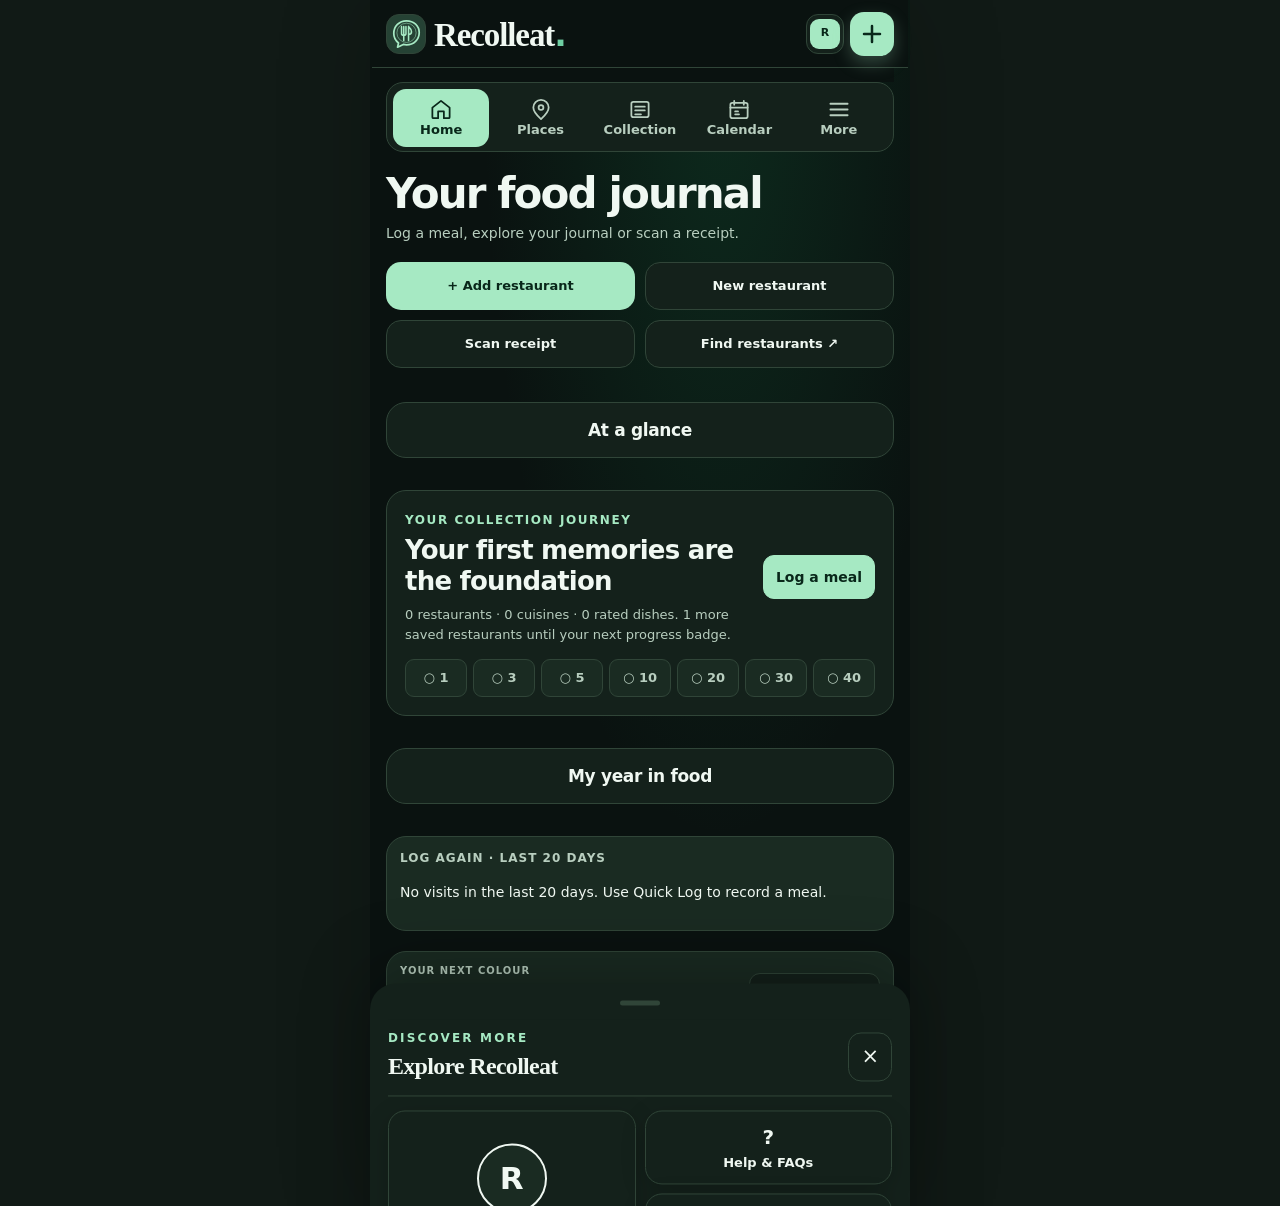
==== commit 44dabd97: "Add files via upload" ====
--- a/index.html
+++ b/index.html
@@ -5,7 +5,7 @@
 <meta charset="utf-8"/>
 <meta content="width=device-width,initial-scale=1,viewport-fit=cover" name="viewport"/>
 <title>Recolleat · Your Food Journal</title>
-<meta name="recolleat-build" content="3.3"/>
+<meta name="recolleat-build" content="3.4"/>
 <script>try{if(localStorage.getItem("recolleat-opened-v43"))document.documentElement.classList.add("recolleat-returning")}catch(e){}</script>
 <script>/* Use extra bottom clearance only when the hosting platform inserts its own banner. */
 if (location.hostname === 'tiiny.site' || location.hostname.endsWith('.tiiny.site')) {
@@ -23,8 +23,8 @@
  }
 } catch (error) { /* Journal remains available with local system fonts. */ }
 </script>
-<link rel="stylesheet" href="./recolleat-v3-3.css"/>
-<link href="./manifest.webmanifest?v=3.3" rel="manifest"/><link rel="apple-touch-icon" sizes="180x180" href="./apple-touch-icon.png"/><meta name="apple-mobile-web-app-capable" content="yes"/><meta name="apple-mobile-web-app-status-bar-style" content="default"/><meta name="apple-mobile-web-app-title" content="Recolleat"/><meta content="#0b5b37" name="theme-color"/>
+<link rel="stylesheet" href="./recolleat-v3-4.css"/>
+<link href="./manifest.webmanifest?v=3.4" rel="manifest"/><link rel="apple-touch-icon" sizes="180x180" href="./apple-touch-icon.png"/><meta name="apple-mobile-web-app-capable" content="yes"/><meta name="apple-mobile-web-app-status-bar-style" content="default"/><meta name="apple-mobile-web-app-title" content="Recolleat"/><meta content="#0b5b37" name="theme-color"/>
 </head>
 <body>
 <div id="recolleatSplash" class="recolleat-splash" role="status" aria-live="polite" aria-label="Opening Recolleat">
@@ -90,7 +90,7 @@
 </div>
 </div>
 </div>
-<button class="quick-top-btn" id="quickAddBtn" type="button" hidden aria-hidden="true" tabindex="-1">Quick Add</button><button class="primary" id="addBtn" aria-label="Add a restaurant and log your visit">+ Add</button>
+<button class="quick-top-btn" id="quickAddBtn" type="button" hidden aria-hidden="true" tabindex="-1">Quick Add</button><button class="primary" id="addBtn" type="button" aria-label="Add a restaurant and log your visit"><svg class="reco34-add-icon" viewBox="0 0 24 24" width="24" height="24" fill="none" stroke="currentColor" stroke-width="2.5" stroke-linecap="round" aria-hidden="true" focusable="false"><path d="M12 4V20M4 12H20"/></svg></button>
 </div>
 </header>
 
@@ -105,7 +105,7 @@
       <h3 id="recoPulseHeadline">Your food journal</h3>
       <p id="recoPulseIntro">Log a meal, explore your journal or scan a receipt.</p>
     </div>
-    <div class="reco-pulse-actions"><button type="button" class="primary" id="recoPulseLog">+ Add restaurant</button><button type="button" id="recoPulseAdd">New restaurant</button><button type="button" id="recoReceiptOpen" class="reco-receipt-trigger">Scan receipt</button></div>
+    <div class="reco-pulse-actions"><button type="button" class="primary" id="recoPulseLog">+ Add restaurant</button><button type="button" id="recoPulseAdd">New restaurant</button><button type="button" id="recoReceiptOpen" class="reco-receipt-trigger">Scan receipt</button><button id="freshHomeDiscover" type="button">Find restaurants <span aria-hidden="true">↗</span></button></div>
   </div>
   <details class="reco-hub-glance"><summary>At a glance</summary><div class="profile-stats-grid" id="profileStats"></div></details>
   <div id="recoJourney" class="reco-journey" aria-live="polite"></div>
@@ -205,15 +205,16 @@
 <section class="map-view" id="mapView">
 <div class="bubble-shell">
 <div id="bubbleOverview">
+<section class="fresh-discover" aria-labelledby="freshDiscoverTitle"><div class="fresh-discover-head"><span class="fresh-kicker">FIND YOUR NEXT TABLE</span><h3 id="freshDiscoverTitle">Discover restaurants</h3><p>Search your journal or explore somewhere new.</p></div><label for="freshPlaceQuery" class="fresh-label">Restaurant, cuisine or location</label><div class="fresh-searchbox"><svg viewBox="0 0 24 24" fill="none" stroke="currentColor" stroke-width="1.8" aria-hidden="true"><circle cx="10.5" cy="10.5" r="6.5"/><path d="m16 16 5 5"/></svg><input id="freshPlaceQuery" type="search" maxlength="160" placeholder="e.g. ramen in London" autocomplete="off"/></div><div id="freshPlaceStatus" role="status" aria-live="polite" class="fresh-place-status"></div><div id="freshPlaceResults" class="fresh-place-results"></div><div class="fresh-discover-actions"><a id="freshMapsLink" href="https://www.google.com/maps/search/?api=1&amp;query=restaurants" target="_blank" rel="noopener noreferrer">Search Google Maps ↗</a><button type="button" id="freshLogPlace">Log a restaurant</button></div><small class="fresh-privacy-note">Maps opens externally with your search and normal connection information. Recolleat does not request your location or upload your journal.</small></section>
 <div class="bubble-head">
 <div>
 <h2>Locations</h2>
-<p>Tap a location to open its constellation of restaurant passports. Bubble area reflects the number of restaurants.</p>
-</div>
-</div>
-<div class="bubble-stage" id="bubbleStage"></div>
-<section class="reco-location-media" id="locationMediaManager" aria-label="Shared location pictures">
-  <div class="reco-location-media-heading"><div><h3>Location pictures</h3><p>Choose one picture for each location bubble. Saved on this device.</p></div></div>
+<p>Your saved places, organised by location.</p>
+</div>
+</div>
+<div class="bubble-stage reco34-location-grid" id="bubbleStage"></div>
+<details class="reco-location-media" id="locationMediaManager"><summary>Manage location pictures</summary>
+  <div class="reco-location-media-heading"><div><h3>Location pictures</h3><p>Choose a cover picture. Saved on this device.</p></div></div>
   <div class="reco-location-media-layout">
     <div class="reco-location-media-controls">
       <label for="locationImageLocation">Choose location</label>
@@ -233,7 +234,7 @@
     </div>
     <div class="location-image-preview reco-location-image-preview" id="locationImagePreview" aria-label="Selected location picture preview"></div>
   </div>
-</section>
+</details>
 </div>
 <div class="location-detail" id="locationDetail">
 <div class="location-detail-head">
@@ -470,7 +471,7 @@
 
     <details><summary>What does Palate Code measure?</summary><p>Palate Code uses your rated dishes and, for its spending dimension, the recorded cost per person or food value of your visits. The first dimensions describe cuisine breadth and repeated dish names; the others compare food ratings with price and measure rating generosity. The price trait uses rank association and compares lower-priced versus higher-priced rated restaurants, avoiding assumptions when prices are missing. It does not use a questionnaire or treat the number of visits as evidence of personality. Ratings from the same restaurant are averaged so a long menu does not dominate. Near-neutral relationships can remain unassigned; the code may evolve as you add meals.</p></details>
 
-    <details><summary>How do I add a photograph to a location bubble?</summary><p>Open Places and scroll just below the location bubbles. Choose a location and select Choose from gallery. Search Google Images opens a separate Google search using the location name; choose a picture you have the right to use, save it to your phone or computer, then upload it. More picture options supports pasting a copied image on compatible browsers. All selected location pictures are stored locally and shared by restaurant bubbles with the same location label. Online searches send the search query to Google.</p></details>
+    <details><summary>How do I add a location picture?</summary><p>Open Places and tap Add photo or Edit photo on a location card. Select Choose from gallery, or use the other picture options. Search Google Images opens a separate Google search using the location name; choose a picture you have the right to use, save it to your phone or computer, then upload it. More picture options supports pasting a copied image on compatible browsers. All selected location pictures are stored locally and shared by restaurant cards with the same location label. Online searches send the search query to Google.</p></details>
     <details><summary>How do I scan a receipt?</summary><p>Open Scan receipt from Home or Quick Log. Photograph a receipt. On supported browsers the app reads its text on-device. Where this is unavailable, copy the receipt text using your phone's text-recognition feature and paste it into the editor. Select the items you ate, correct prices, and transfer them into a Quick Log. Recolleat does not automatically upload or share receipts. Other applications used to copy text may have their own privacy terms.</p></details>
     <details><summary>How do I view the two sides of a restaurant passport?</summary><p>Open any restaurant card, then switch between Ratings and Journal. On a phone you can also swipe horizontally over the passport page. The Journal side contains visit history, notes, dishes, photographs and location.</p></details>
     <details><summary>How do I record a visit without knowing the date?</summary><p>Open the restaurant editor and add a visit with the date left blank. It counts as logged, but is excluded from month-specific charts.</p></details>
@@ -487,13 +488,13 @@
 </section>
 
  <section id="privacyView" class="privacy-page" aria-label="Privacy and Safety" style="display:none">
-  <div class="privacy-hero"><span class="privacy-eyebrow">RECOLLEAT / PRIVACY BY DESIGN</span><h2>Privacy &amp; Safety</h2><p>What stays on your device, when a connection is made, and how to protect your collection.</p><p class="legal-updated">Last updated: 23 November 2026 · Build 3.3</p></div>
+  <div class="privacy-hero"><span class="privacy-eyebrow">RECOLLEAT / PRIVACY BY DESIGN</span><h2>Privacy &amp; Safety</h2><p>What stays on your device, when a connection is made, and how to protect your collection.</p><p class="legal-updated">Last updated: 23 November 2026 · Build 3.4</p></div>
   <div class="privacy-grid">
     <article class="privacy-panel"><h3>Your journal is local by default</h3><p>Restaurant records, reviews, scores, dishes, dates, places, photographs, spending, lists and recovery snapshots are stored in this browser's IndexedDB database. Profile details, drafts, preferences and backup reminders are also stored in browser local storage. This edition has no Recolleat login, cloud account, automatic synchronisation, public feed or advertising system.</p><p>Recolleat's application code does not intentionally transmit your journal, receipt image, uploaded photos or personal spending to our servers. Internet access to load the application still exposes technical connection data to the hosting infrastructure.</p></article>
     <article class="privacy-panel"><h3>Operator and contact details — publication incomplete</h3><p><strong>Service name:</strong> Recolleat. <strong>Contact email:</strong> <a href="mailto:recolleat.paramount107@passmail.net">recolleat.paramount107@passmail.net</a>. <strong>Legal operator's full name and any legally required establishment address:</strong> not yet supplied. These details still require verification and publication where applicable. The <a href="https://docs.google.com/forms/d/e/1FAIpQLSc80f1pmRXgORQmy2X1wp_xggGetlXv198ZbsZZzsvX1XhyzA/viewform?usp=publish-editor" target="_blank" rel="noopener noreferrer">optional feedback form</a> is hosted by Google and is not a substitute for a legal contact address.</p><p>If the operator is a data controller for hosting records or other processing, the controller identity and a working privacy contact must be stated here before publication. No operator identity has been invented.</p></article>
   </div>
   <details class="reco-legal-details" open><summary>What information is processed and why</summary><div><p><strong>Journal content:</strong> restaurant names, approximate locations you type, photos, ratings, dishes, notes, dates, price and payment fields, plus profile details. The purpose is to save and display your private journal and calculate your rankings, Palate Code, milestones, trends and recaps. You choose what to enter; there is no requirement to enter a real name or payment information.</p><p><strong>Camera and receipts:</strong> camera/gallery access starts only when you choose a photograph. The receipt preview uses a temporary browser image URL. If your browser exposes the TextDetector feature, optical character recognition is attempted on-device; otherwise you can paste text copied through another app, which has its own privacy terms. Recognised lines may contain card fragments or other personal information: review them before saving. Selected dishes and prices can be saved into the local journal; Recolleat does not automatically save the original receipt image as part of this workflow.</p><p><strong>Location pictures:</strong> You can choose a gallery image or paste a copied image for a location bubble. The selected image is compressed and stored in this browser in the local locations database, and is shared visually between restaurants using that location label. Recolleat does not automatically upload the picture. If you select Search Google Images, your browser opens Google and sends the location name in the search query; Google can process your connection information and is governed by its own privacy terms. Recolleat does not automatically retrieve or embed Google search results. Be mindful of image rights before reusing third-party pictures.</p><p><strong>Automated insights:</strong> journal statistics and preferences are derived locally from entries and do not make decisions with legal or similarly significant effects. They are not medical, nutritional or financial assessments.</p></div></details>
-  <details class="reco-legal-details"><summary>Who may receive connection information</summary><div><p><strong>Website hosting:</strong> this edition is deployed on a Cloudflare Workers-hosted address. Cloudflare and network intermediaries can receive technical connection information, such as Internet Protocol addresses, request metadata and security logs, when the site is accessed. Whether the account enables additional analytics, the exact retention period, subprocessors and international transfer safeguards must be confirmed by the site operator.</p><p><strong>Optional Google Fonts:</strong> no Google Fonts request is made by default in this release. If you explicitly enable it below, your browser requests font resources from Google; Google can receive connection information such as your Internet Protocol address. You may disable subsequent font requests in the app’s Privacy &amp; Safety settings at any time. Disabling this setting does not retract any network request already completed.</p><p><strong>Feedback:</strong> selecting the external Google Forms feedback link takes you to a third-party site. Information you submit there is handled under Google's policies and the form owner's arrangements. No restaurant or journal data is sent there automatically.</p><p>Recolleat has no built-in external restaurant-search service, third-party advertising identifiers, social feed or marketing email collection in this release. This is based on the distributed application code; hosting/account configurations must be checked separately.</p></div></details>
+  <details class="reco-legal-details"><summary>Who may receive connection information</summary><div><p><strong>Optional restaurant discovery:</strong> searching your saved journal is local. If you choose Search Google Maps, Google receives the search text and normal connection information. Recolleat does not request your precise location or send the journal to Google. Google’s own settings and privacy notice govern the external Maps service.</p><p><strong>Website hosting:</strong> this edition is deployed on a Cloudflare Workers-hosted address. Cloudflare and network intermediaries can receive technical connection information, such as Internet Protocol addresses, request metadata and security logs, when the site is accessed. Whether the account enables additional analytics, the exact retention period, subprocessors and international transfer safeguards must be confirmed by the site operator.</p><p><strong>Optional Google Fonts:</strong> no Google Fonts request is made by default in this release. If you explicitly enable it below, your browser requests font resources from Google; Google can receive connection information such as your Internet Protocol address. You may disable subsequent font requests in the app’s Privacy &amp; Safety settings at any time. Disabling this setting does not retract any network request already completed.</p><p><strong>Feedback:</strong> selecting the external Google Forms feedback link takes you to a third-party site. Information you submit there is handled under Google's policies and the form owner's arrangements. No restaurant or journal data is sent there automatically.</p><p>Recolleat has no built-in external restaurant-search service, third-party advertising identifiers, social feed or marketing email collection in this release. This is based on the distributed application code; hosting/account configurations must be checked separately.</p></div></details>
   <details class="reco-legal-details"><summary>Cookies, browser storage and choices</summary><div><p>Recolleat uses IndexedDB, local storage, a service worker and Cache Storage to run your requested offline journal, retain edits, remember appearance settings and keep the application available offline. Local storage also records your optional font preference. The app does not create advertising or analytics cookies. We have not verified whether the hosting platform adds its own cookies or other tracking technologies.</p><p>Under United Kingdom rules, browser storage is also a storage-and-access technology; it does not have to be called a cookie to be regulated. Functionally necessary storage and qualifying appearance preferences may rely on relevant exceptions; other non-exempt technologies require appropriate choice or consent.</p><div class="privacy-actions"><button type="button" id="privacyFontToggle" aria-pressed="false">Enable optional Google Fonts</button></div><p id="privacyFontStatus" class="privacy-status" role="status" aria-live="polite">Optional online font requests are disabled by default.</p></div></details>
   <details class="reco-legal-details"><summary>Lawful basis and international data transfers</summary><div><p>For processing for which the operator is a controller and United Kingdom data protection law applies, the proposed assessment is: providing user-requested journal functionality may rely on performance of a contract (Article 6(1)(b)); necessary site operation and protection against abuse may rely on legitimate interests (Article 6(1)(f), subject to a balancing assessment); optional Google Fonts requests are made only following your affirmative choice (consent, Article 6(1)(a), where applicable). These bases require a final assessment by the identified operator and are not a verified representation of Cloudflare's own processing.</p><p>Technical data may be transferred outside the United Kingdom depending on hosting and optional third-party services. The specific destinations, adequacy arrangements and appropriate safeguards have not been confirmed. These must be documented by the operator before a compliant public launch. No automated profiling is used to make legally significant decisions.</p></div></details>
   <details class="reco-legal-details"><summary>Retention, backups and security limitations</summary><div><p>Journal data remains in this browser until you edit or delete it, clear site storage or lose access to that browser profile. A local recovery point resides on the same device and is <strong>not</strong> an off-device backup. The JSON export can contain your full journal, photographs, profile and spending information. <strong>Exported JSON is not encrypted by Recolleat</strong>; protect it, especially on shared devices, email and cloud drives.</p><p>Clearing app storage or uninstalling an installed web app can remove entries permanently. Export regularly and verify the downloaded file separately. Backups stored outside the app and any hosting logs are not deleted by Recolleat's local erase function. Hosting log retention remains unverified pending an operator-level review.</p><p>Camera/photo permissions are governed by your browser and device. Local storage is not guaranteed to be private from someone who can access your unlocked device or browser profile. Avoid recording payment card details and personal data about other people unless appropriate.</p></div></details>
@@ -504,10 +505,10 @@
     <p class="privacy-status" id="privacyStatus" role="status" aria-live="polite"></p>
   </div>
   <details class="reco-legal-details"><summary>Logging, scoring, presentation and archived categories</summary><div><p>Recolleat records a restaurant and visit together when you use Add. A food rating is required for completed Quick Log entries. Optional dish names, dish scores, photographs and a meal value (the value of food and drink attributable to you, not the whole table) are stored locally. The “Someone paid for my meal” choice records that you personally paid £0; otherwise personal payment is entered separately and may be unknown. This is an estimate, not a bank-verified transaction. Older visit entries with distinct personal-payment amounts are retained unless their meal value or payment status is changed.</p><p>Scoring weights and the cuisine ranking method (mean or median grand-list position) are saved in local preferences and included in new exported backups. Both options calculate on the device and are applied to displayed restaurant or cuisine rankings, respectively. Changing them recalculates displayed rankings but does not rewrite original food, value or service ratings. Older dish category information remains in existing records and backups for compatibility even though category books and category-entry controls are hidden. Graph data is not separately uploaded.</p><p>Photographs selected while adding a visit or dish are processed on-device into journal media and may be included in exported backups. The More navigation also displays any locally saved profile picture; it does not upload that picture. The updated workflows do not introduce accounts, cloud synchronisation or automatic external image uploads.</p></div></details>
-<div class="privacy-notes"><h3>Legal information</h3><p>Read the <button type="button" class="legal-text-link" id="privacyTermsLink">Terms of Use</button>, or open the <a href="./privacy.html">standalone Privacy &amp; Safety notice</a>. This is an accurate description of the reviewed Build 3.3 client application, not a certification of the host's configuration or worldwide regulatory compliance.</p><p class="privacy-about">Recolleat · Draft legal notices pending operator verification · 23 November 2026</p></div>
+<div class="privacy-notes"><h3>Legal information</h3><p>Read the <button type="button" class="legal-text-link" id="privacyTermsLink">Terms of Use</button>, or open the <a href="./privacy.html">standalone Privacy &amp; Safety notice</a>. This is an accurate description of the reviewed Build 3.4 client application, not a certification of the host's configuration or worldwide regulatory compliance.</p><p class="privacy-about">Recolleat · Draft legal notices pending operator verification · 23 November 2026</p></div>
  </section>
  <section id="termsView" class="privacy-page" aria-label="Terms of Use" style="display:none">
-  <div class="privacy-hero"><span class="privacy-eyebrow">RECOLLEAT / TERMS</span><h2>Terms of Use</h2><p>Conditions for using the current free, local-first Recolleat journal.</p><p class="legal-updated">Last updated: 23 November 2026 · Build 3.3</p></div>
+  <div class="privacy-hero"><span class="privacy-eyebrow">RECOLLEAT / TERMS</span><h2>Terms of Use</h2><p>Conditions for using the current free, local-first Recolleat journal.</p><p class="legal-updated">Last updated: 23 November 2026 · Build 3.4</p></div>
   <div class="privacy-panel"><h3>Publisher details — verification required</h3><p>Recolleat is the name of this service. <strong>Contact email:</strong> <a href="mailto:recolleat.paramount107@passmail.net">recolleat.paramount107@passmail.net</a>. The legal operator's name and any legally required establishment address have <strong>not</strong> yet been provided and must be completed where applicable before public launch. The external feedback form is not a legal contact channel. Nothing in these terms removes your mandatory consumer or data protection rights.</p></div>
   <details class="reco-legal-details" open><summary>1. Service and availability</summary><div><p>Recolleat is currently a free personal food journal for recording restaurants, dishes, photographs, visits, ratings and spending. It is supplied without a subscription or purchases in this build. It works locally in a compatible browser, with offline functionality subject to installation, storage availability and the browser's settings. There is no Recolleat account, automatic cloud backup or cross-device synchronisation.</p><p>Features, design and compatibility may change. Material changes should be disclosed clearly and not be used to override rights already established by applicable law. We cannot promise uninterrupted access or that browser-managed storage will never be lost.</p></div></details>
   <details class="reco-legal-details"><summary>2. Your content and permission to use the app</summary><div><p>You retain any rights you have in photographs, notes and other content you add. Recolleat does not claim ownership of your journal entries. You are responsible for content you choose to record and for having permission to use any third-party images or personal information you add.</p><p>You may use this release for your own lawful personal journaling. Do not interfere with its operation, attempt unauthorised access to hosting systems or redistribute the application code in breach of applicable intellectual property rights. Names of restaurants and third-party brands remain the property of their respective owners where applicable.</p></div></details>
@@ -674,7 +675,7 @@
 </div>
 </dialog>
 <dialog class="lightbox" id="lightbox" aria-label="Enlarged restaurant photograph"><button type="button" class="lightbox-close" id="lightboxClose" aria-label="Close enlarged photograph">×</button><img alt="Enlarged restaurant photograph" id="lightboxImg"/></dialog>
-<script src="./recolleat-v3-3.js" defer></script>
+<script src="./recolleat-v3-4.js" defer></script>
 <div class="mobile-more-backdrop" id="mobileMoreBackdrop" aria-hidden="true"></div><section aria-hidden="true" aria-label="More Recolleat sections" aria-modal="true" class="mobile-more-sheet" id="mobileMoreSheet" role="dialog" inert><div class="mobile-more-handle"></div><div class="mobile-more-top"><div><span class="mobile-eyebrow">DISCOVER MORE</span><h2 id="v42MoreHeading">Explore Recolleat</h2></div><button aria-label="Close menu" id="mobileMoreClose" type="button">×</button></div><div class="mobile-more-links reco-31-more-grid" aria-label="Explore your journal">
 <button class="reco-31-profile" data-more-view="profile" type="button"><span class="reco-31-profile-avatar" id="moreProfileAvatar" aria-hidden="true">R</span><span class="more-label">My Profile</span></button>
 <button class="reco-31-help" data-more-view="help" type="button"><span class="more-icon" aria-hidden="true">?</span><span class="more-label">Help &amp; FAQs</span></button>
--- a/recolleat-v3-4.css
+++ b/recolleat-v3-4.css
@@ -0,0 +1,3380 @@
+/* Recolleat Build 3.2: consolidated cascade. Source in /source/css. */
+*{box-sizing:border-box;}
+body{margin:0;}
+button,input,select,textarea{font:inherit;}
+button{border:1px solid var(--line);background:#fff;padding:9px 12px;border-radius:10px;cursor:pointer;}
+button.primary{background:#191916;color:#fff;border-color:#191916;}
+button.danger{color:#a32d2d;}
+header{display:flex;justify-content:space-between;}
+.local-pill{display:inline-flex;align-items:center;border-radius:999px;}
+.stats{display:grid;margin-bottom:16px;}
+.stat span{display:block;text-transform:uppercase;}
+.stat strong{display:block;}
+.controls-left>button,.controls-left>.menu-wrap>button{border-radius:14px;}
+.name-btn{border:0;background:transparent;padding:0;margin:0;font:inherit;font-weight:800;color:inherit;text-align:left;}
+.name-btn:hover{text-decoration:underline;background:transparent;}
+.location-image-preview{display:flex;align-items:center;gap:8px;min-height:44px;margin-top:8px;}
+.location-image-preview img{width:74px;height:50px;object-fit:cover;border-radius:10px;border:1px solid var(--line);}
+.location-image-preview .muted{font-size:12px;}
+.search{min-width:250px;border:1px solid var(--line);background:#fff;border-radius:14px;padding:10px 12px;outline:none;}
+.menu-wrap{position:relative;}
+.popover{display:none;position:absolute;top:44px;left:0;z-index:20;width:320px;border:1px solid var(--line);border-radius:14px;padding:13px;box-shadow:0 20px 50px rgba(20,20,15,.15);}
+.popover.show{display:block;}
+.popover-title{font-size:10px;text-transform:uppercase;letter-spacing:.09em;color:var(--muted);font-weight:800;margin-bottom:9px;}
+.popover label{display:block;font-size:12px;font-weight:700;margin:9px 0;}
+.popover input,.popover select{display:block;width:100%;margin-top:5px;padding:9px;border:1px solid var(--line);border-radius:9px;background:#fff;}
+.pair{display:grid;grid-template-columns:1fr 1fr;gap:8px;}
+.popover-actions{display:flex;justify-content:space-between;margin-top:12px;}
+.views{display:flex;gap:5px;margin-left:auto;flex-wrap:wrap;}
+.views button.active{background:#191916;color:#fff;border-color:#191916;}
+.chips{display:flex;gap:6px;flex-wrap:wrap;min-height:8px;}
+.chip{display:inline-flex;align-items:center;gap:6px;border-radius:999px;font-size:12px;}
+.chip button{padding:0;border:0;background:transparent;font-size:15px;}
+.table-shell{background:#fff;overflow:auto;}
+table{width:100%;min-width:1480px;border-collapse:separate;border-spacing:0;}
+th{position:sticky;top:0;z-index:2;border-bottom:1px solid var(--line);text-align:left;text-transform:uppercase;white-space:nowrap;}
+th[data-sort]{cursor:pointer;}
+th i{font-style:normal;margin-left:3px;}
+td{vertical-align:top;}
+tbody tr:last-child td{border-bottom:0;}
+.rank{color:#55554e;}
+.name{font-size:14px;font-weight:800;}
+.score{display:inline-flex;width:50px;height:34px;align-items:center;justify-content:center;color:#fff;border-radius:10px;font-weight:850;}
+.overall-score{display:inline-flex;min-width:56px;height:36px;align-items:center;justify-content:center;color:#fff;border-radius:10px;font-weight:900;font-size:14px;}
+.pill{display:inline-block;padding:6px 9px;border-radius:999px;background:var(--soft);}
+.service-pill{display:inline-flex;padding:6px 9px;border-radius:999px;font-weight:800;white-space:nowrap;}
+.service-horror{background:#111;color:#fff;}
+.service-sloppy{background:#b83b32;color:#fff;}
+.service-average{background:#e7cf57;color:#29271d;}
+.service-respectable{background:#b9d9ad;color:#23442a;}
+.service-lovely{background:#1f713e;color:#fff;}
+.visit-cell{min-width:110px;}
+.visit-cell b{display:block;}
+.visit-cell span{display:block;color:var(--muted);font-size:11px;margin-top:2px;}
+.price{font-weight:850;letter-spacing:1px;}
+.value-badge{display:inline-flex;align-items:center;justify-content:center;min-width:52px;height:32px;border-radius:10px;background:#f0f0ea;font-weight:850;}
+.dishes{display:flex;flex-direction:column;gap:4px;min-width:170px;}
+.dish{display:flex;justify-content:space-between;gap:10px;}
+.dish b{font-size:12px;}
+.photo-row{display:flex;gap:5px;flex-wrap:wrap;min-width:105px;}
+.photo-row img{width:46px;height:46px;object-fit:cover;border-radius:9px;border:1px solid var(--line);cursor:pointer;}
+.vibes{display:flex;gap:5px;flex-wrap:wrap;min-width:125px;}
+.vibe{display:inline-flex;padding:5px 7px;border-radius:999px;background:#f2f1eb;font-size:11px;}
+.muted{color:#aaa99f;}
+.cards{display:none;}
+.card{background:#fff;border:1px solid var(--line);border-radius:17px;box-shadow:var(--shadow);}
+.cover{height:155px;background:#ecece6;color:#99998f;display:flex;align-items:center;justify-content:center;}
+.cover img{width:100%;height:100%;object-fit:cover;cursor:pointer;}
+.card-body{padding:15px;}
+.card-head{display:flex;justify-content:space-between;gap:10px;}
+.card h3{margin:0 0 4px;}
+.meta{font-size:12px;color:var(--muted);}
+.mini-grid{display:grid;grid-template-columns:1fr 1fr;gap:7px;margin:12px 0;}
+.mini{background:#f7f7f3;border-radius:10px;padding:9px;}
+.mini span{display:block;color:var(--muted);text-transform:uppercase;font-size:9px;letter-spacing:.06em;}
+.mini b{display:block;margin-top:2px;}
+.card-actions{display:flex;justify-content:space-between;align-items:center;gap:7px;}
+.map-view{display:none;}
+.bubble-shell{background:#fff;border:1px solid var(--line);border-radius:17px;box-shadow:var(--shadow);}
+.bubble-head{display:flex;justify-content:space-between;align-items:flex-start;gap:12px;margin-bottom:16px;}
+.bubble-head h2{margin:0 0 4px;font-size:21px;}
+.bubble-head p{margin:0;color:var(--muted);font-size:12px;}
+.bubble-stage{position:relative;padding:18px;border-radius:15px;overflow:hidden;}
+.bubble-empty{display:flex;align-items:center;justify-content:center;min-height:260px;color:var(--muted);}
+.location-bubble{position:absolute;border:0;border-radius:50%;display:flex;flex-direction:column;align-items:center;justify-content:center;text-align:center;padding:10px;background:#24241f;color:#fff;box-shadow:0 12px 24px rgba(20,20,15,.13);transition:transform .2s ease,box-shadow .2s ease;overflow:hidden;background-size:cover;background-position:center;}
+.location-bubble::after{content:"";position:absolute;inset:0;background:linear-gradient(to bottom,rgba(18,18,16,.22),rgba(18,18,16,.63));}
+.location-bubble>*{position:relative;z-index:1;}
+.location-bubble small{font-size:10px;opacity:.82;margin-top:3px;}
+.location-bubble:hover{transform:scale(1.04);box-shadow:0 15px 30px rgba(20,20,15,.18);}
+.location-bubble b{display:block;max-width:90%;font-size:13px;line-height:1.15;}
+.location-bubble span{display:block;font-size:11px;opacity:.78;margin-top:4px;}
+.location-bubble.bursting{animation:bubbleBurst .34s ease forwards;}
+@keyframes bubbleBurst{0%{transform:scale(1);opacity:1}55%{transform:scale(1.18);opacity:.9}100%{transform:scale(.15);opacity:0}}
+.location-detail{display:none;}
+.location-detail.show{display:block;}
+.location-detail-head{display:flex;justify-content:space-between;align-items:flex-start;gap:10px;margin-bottom:14px;}
+.location-detail-head h2{margin:0 0 4px;}
+.location-detail-grid{grid-template-columns:repeat(auto-fill,minmax(245px,1fr));gap:10px;}
+.location-restaurant{border:1px solid var(--line);border-radius:14px;padding:13px;background:#fbfbf8;}
+.location-restaurant-top{display:flex;justify-content:space-between;gap:10px;}
+.location-restaurant h3{margin:0 0 4px;font-size:15px;}
+.location-restaurant p{margin:0;color:var(--muted);font-size:12px;}
+.location-restaurant .map-actions{margin-top:10px;}
+.cuisine-podium{display:grid;grid-template-columns:1fr 1fr 1fr;gap:12px;align-items:end;margin:18px 0 16px;}
+.podium-card{background:#fff;border:1px solid var(--line);border-radius:17px;padding:16px;text-align:center;box-shadow:var(--shadow);position:relative;}
+.podium-card.gold{min-height:220px;border-color:#d7b84f;}
+.podium-card.silver{min-height:190px;border-color:#b6bbc2;}
+.podium-card.bronze{min-height:170px;border-color:#b98455;}
+.medal{font-size:28px;margin-bottom:4px;}
+.podium-card h3{margin:3px 0 8px;font-size:18px;}
+.podium-card .podium-rank{font-size:10px;text-transform:uppercase;letter-spacing:.08em;color:var(--muted);font-weight:800;}
+.podium-metrics{display:grid;grid-template-columns:1fr 1fr;gap:6px;margin-top:10px;}
+.podium-metrics div{background:#f7f7f3;border-radius:9px;padding:8px;}
+.podium-metrics span{display:block;color:var(--muted);font-size:9px;text-transform:uppercase;}
+.podium-metrics b{display:block;margin-top:2px;}
+.cuisine-section-title{margin:18px 0 8px;font-size:14px;}
+.provisional-note{background:#f2f2ed;border:1px solid var(--line);border-radius:12px;padding:11px 13px;color:var(--muted);font-size:12px;margin-top:18px;}
+.cuisine-card.provisional{opacity:.78;}
+.cuisine-card.provisional .c-rank{color:#9a7b32;}
+@media (max-width:760px){.cuisine-podium{grid-template-columns:1fr;}
+.podium-card.gold,.podium-card.silver,.podium-card.bronze{min-height:auto;}
+.bubble-stage{min-height:360px;}}
+.graph-view{display:none;grid-template-columns:minmax(0,1fr) 320px;gap:12px;}
+.graph-panel,.graph-side{background:#fff;border:1px solid var(--line);border-radius:17px;box-shadow:var(--shadow);}
+.graph-toolbar{gap:10px;align-items:end;flex-wrap:wrap;margin-bottom:10px;}
+.graph-toolbar label,.graph-filters label{font-size:12px;font-weight:700;}
+.graph-toolbar select,.graph-filters select,.graph-filters input{display:block;margin-top:5px;padding:8px 9px;border:1px solid var(--line);border-radius:9px;background:#fff;width:100%;}
+.graph-filters{display:grid;gap:10px;margin:10px 0 12px;}
+.graph-filter-actions{display:flex;align-items:end;}
+.graph-filter-actions button{width:100%;min-height:42px;border-radius:10px;}
+.graph-filter-chip{display:inline-flex;align-items:center;gap:7px;background:var(--chip);border:1px solid var(--line);border-radius:999px;padding:5px 10px;font-size:12px;margin:0 6px 6px 0;}
+.graph-filter-chip button{padding:0 4px;border:0;background:transparent;color:inherit;font-size:14px;}
+.graph-chip-row{margin-top:8px;}
+#graphSvg{width:100%;border:1px solid var(--line);}
+.graph-note{margin-top:8px;color:var(--muted);font-size:12px;line-height:1.45;}
+.graph-side .passport-mini h3{margin:0 0 4px;}
+.passport-dialog{border:0;padding:0;border-radius:18px;box-shadow:0 26px 80px rgba(20,20,15,.25);}
+.passport-book{display:grid;grid-template-columns:1fr 1fr;gap:14px;}
+.passport-page{background:linear-gradient(180deg,#fbf4e8 0%,#f4eadc 100%);border:1px solid #ddcdb7;border-radius:18px;min-height:540px;padding:22px;position:relative;box-shadow:inset 0 0 0 1px rgba(255,255,255,.5);}
+.passport-watermark{position:absolute;inset:0;display:flex;align-items:center;justify-content:center;font-size:120px;font-weight:900;color:rgba(120,90,60,.05);pointer-events:none;}
+.passport-title{display:flex;justify-content:space-between;gap:12px;align-items:flex-start;margin-bottom:14px;}
+.passport-title h2{margin:0;font-size:28px;letter-spacing:-1px;}
+.passport-meta{color:#7c6d60;font-size:12px;}
+.passport-stamps{display:flex;gap:10px;flex-wrap:wrap;margin:16px 0;}
+.passport-stamp{width:102px;height:102px;border-radius:50%;border:4px double rgba(120,70,50,.45);display:flex;flex-direction:column;align-items:center;justify-content:center;text-align:center;color:#6b493c;background:rgba(255,255,255,.3);transform:rotate(var(--rot,0deg));}
+.passport-stamp span{font-size:11px;text-transform:uppercase;letter-spacing:.07em;}
+.passport-stamp b{font-size:28px;line-height:1;margin-top:4px;}
+.passport-stamp small{font-size:11px;margin-top:2px;}
+.passport-grid{display:grid;grid-template-columns:repeat(2,1fr);gap:10px;margin-top:14px;}
+.passport-block{border:1px dashed #ccb59c;border-radius:12px;padding:12px;background:rgba(255,255,255,.28);}
+.passport-block h4{margin:0 0 8px;font-size:12px;text-transform:uppercase;letter-spacing:.08em;color:#816754;}
+.passport-items{display:flex;flex-direction:column;gap:6px;}
+.passport-item{display:flex;justify-content:space-between;gap:10px;border-bottom:1px dashed #d5c0ab;padding-bottom:4px;}
+.passport-item:last-child{border-bottom:0;padding-bottom:0;}
+.passport-photos{display:grid;grid-template-columns:repeat(2,1fr);gap:8px;}
+.passport-photos img{width:100%;height:120px;object-fit:cover;border-radius:12px;border:1px solid #d9c7b1;}
+.passport-loc-image{width:100%;height:150px;object-fit:cover;border-radius:12px;border:1px solid #d9c7b1;margin-bottom:10px;}
+.passport-actions{justify-content:flex-end;margin-top:10px;}
+@media (max-width:1100px){.graph-view{grid-template-columns:1fr;}
+.passport-book{grid-template-columns:1fr;}}
+@media (max-width:1100px){.graph-filters{grid-template-columns:repeat(3,minmax(0,1fr));}}
+@media (max-width:900px){.controls{grid-template-columns:1fr;}
+.controls .search{justify-self:stretch;}
+.controls-left{grid-template-columns:repeat(3,minmax(0,1fr));}
+.graph-filters{grid-template-columns:repeat(2,minmax(0,1fr));}}
+@media (max-width:620px){.controls-left{grid-template-columns:repeat(2,minmax(0,1fr));}
+.graph-filters{grid-template-columns:1fr;}}
+.map-board{min-height:620px;border:1px solid var(--line);border-radius:17px;padding:24px;box-shadow:var(--shadow);}
+.map-intro{max-width:560px;background:rgba(255,255,255,.9);border:1px solid var(--line);border-radius:15px;padding:17px;margin-bottom:18px;}
+.map-intro h3{margin:0 0 5px;}
+.map-intro p{margin:0;color:var(--muted);font-size:12px;}
+.pin-grid{display:grid;grid-template-columns:repeat(auto-fill,minmax(210px,1fr));gap:10px;}
+.place-pin{background:#fff;border:1px solid var(--line);border-radius:14px;padding:13px;box-shadow:0 7px 18px rgba(20,20,15,.045);}
+.place-pin-top{display:flex;justify-content:space-between;gap:8px;}
+.place-pin h4{margin:0 0 4px;font-size:14px;}
+.place-pin p{margin:0;color:var(--muted);font-size:12px;min-height:34px;}
+.map-actions{display:flex;gap:6px;margin-top:10px;}
+.map-actions a{text-decoration:none;border:1px solid var(--line);padding:7px 9px;border-radius:9px;color:var(--ink);background:#fff;font-size:12px;}
+.map-side{background:#fff;border:1px solid var(--line);border-radius:17px;padding:10px;box-shadow:var(--shadow);max-height:620px;overflow:auto;}
+.location-group{padding:10px;border-bottom:1px solid var(--line);}
+.location-group:last-child{border-bottom:0;}
+.location-group b{display:block;}
+.location-group span{display:block;color:var(--muted);font-size:12px;margin-top:2px;}
+.cuisine-view{display:none;}
+.cuisine-header{display:flex;justify-content:space-between;align-items:flex-end;gap:15px;margin-bottom:12px;}
+.cuisine-header h2{margin:0 0 4px;font-size:22px;}
+.cuisine-header p{margin:0;color:var(--muted);font-size:12px;}
+.cuisine-grid{display:grid;grid-template-columns:repeat(auto-fill,minmax(260px,1fr));gap:11px;}
+.cuisine-card{background:#fff;border:1px solid var(--line);border-radius:15px;padding:15px;box-shadow:var(--shadow);}
+.cuisine-card .c-rank{font-size:11px;color:var(--muted);text-transform:uppercase;letter-spacing:.07em;font-weight:800;}
+.cuisine-card h3{margin:4px 0 11px;font-size:18px;}
+.cuisine-metrics{display:grid;grid-template-columns:1fr 1fr;gap:7px;}
+.cuisine-metrics div{background:#f7f7f3;border-radius:10px;padding:9px;}
+.cuisine-metrics span{display:block;color:var(--muted);font-size:9px;text-transform:uppercase;letter-spacing:.06em;}
+.cuisine-metrics b{display:block;margin-top:2px;}
+.list-view{display:none;grid-template-columns:260px 1fr;gap:12px;}
+.list-sidebar,.list-main{background:#fff;border:1px solid var(--line);border-radius:17px;box-shadow:var(--shadow);}
+.list-sidebar{padding:12px;min-height:560px;}
+.list-sidebar-head{display:flex;justify-content:space-between;align-items:center;margin-bottom:10px;}
+.list-sidebar-head h3{margin:0;font-size:15px;}
+.saved-list{padding:10px;border-radius:10px;cursor:pointer;margin-bottom:4px;}
+.saved-list:hover,.saved-list.active{background:#f1f1eb;}
+.saved-list b{display:block;}
+.saved-list span{font-size:11px;color:var(--muted);}
+.list-main{padding:18px;min-height:560px;}
+.list-empty{height:100%;min-height:460px;display:flex;align-items:center;justify-content:center;text-align:center;color:var(--muted);}
+.list-top{display:flex;justify-content:space-between;gap:15px;align-items:flex-start;margin-bottom:16px;}
+.list-top h2{margin:0 0 5px;font-size:22px;}
+.list-top p{margin:0;color:var(--muted);font-size:12px;}
+.list-actions{display:flex;gap:7px;flex-wrap:wrap;}
+.add-to-list{display:grid;grid-template-columns:1fr auto;gap:8px;margin-bottom:14px;}
+.add-to-list select{border:1px solid var(--line);border-radius:10px;padding:9px;background:#fff;}
+.ranked-list{display:flex;flex-direction:column;gap:7px;}
+.ranked-row{display:grid;grid-template-columns:48px 1fr auto;gap:10px;align-items:center;border:1px solid var(--line);border-radius:12px;padding:10px;}
+.ranked-pos{font-size:18px;font-weight:850;color:#66665f;text-align:center;}
+.ranked-info b{display:block;}
+.ranked-info span{display:block;color:var(--muted);font-size:12px;}
+.ranked-actions{display:flex;gap:5px;}
+.ranked-actions button{padding:6px 8px;}
+.empty{display:none;padding:65px;text-align:center;color:var(--muted);}
+.empty b{display:block;color:var(--ink);font-size:17px;}
+footer{align-items:center;gap:8px;padding-top:14px;color:var(--muted);font-size:12px;}
+footer span{margin-left:auto;}
+dialog{width:min(820px,calc(100vw - 28px));padding:0;border:0;box-shadow:0 25px 80px rgba(0,0,0,.22);}
+.dialog-head{display:flex;justify-content:space-between;align-items:flex-start;}
+.dialog-head h2{margin:0 0 4px;}
+.dialog-head p{margin:0;color:var(--muted);font-size:12px;}
+.x{border:0;background:transparent;font-size:22px;padding:2px 7px;}
+#editorForm,.dialog-body{padding:20px 23px;}
+.form-grid{display:grid;grid-template-columns:1fr 1fr;gap:16px;}
+.form-grid>label,.dialog-body>label{font-size:12px;font-weight:700;}
+.form-grid input,.form-grid select,.form-grid textarea,.dialog-body input,.dialog-body textarea{display:block;width:100%;margin-top:6px;padding:10px;border:1px solid #dcdcd5;border-radius:10px;background:#fff;}
+.form-grid textarea,.dialog-body textarea{min-height:80px;resize:vertical;}
+.form-grid small{display:block;margin-top:5px;color:var(--muted);font-weight:400;}
+.full{grid-column:1/-1;}
+.range-row{display:grid;grid-template-columns:1fr 76px;align-items:center;gap:10px;margin-top:6px;}
+.range-row input[type=range]{padding:0;border:0;margin:0;}
+.range-row input[type=number]{margin:0;text-align:center;}
+.range-row output{min-width:55px;text-align:center;color:#fff;border-radius:9px;padding:8px;font-weight:850;}
+.items-editor{border:1px solid var(--line);padding:10px;border-radius:11px;margin:6px 0 7px;}
+.item-edit{display:grid;gap:7px;margin-bottom:7px;}
+.item-edit:last-child{margin-bottom:0;}
+.item-edit input{margin:0;}
+.visit-counter{display:grid;grid-template-columns:42px 92px 42px;gap:6px;align-items:center;margin-top:6px;}
+.visit-counter button{height:42px;font-size:18px;font-weight:800;padding:0;}
+.visit-counter input{text-align:center;margin:0!important;}
+.tag-international{display:inline-flex;padding:4px 7px;border-radius:999px;background:#e8edf5;color:#344d6b;font-size:10px;margin-top:5px;}
+.inline-check{display:flex!important;align-items:center;gap:8px;margin-top:8px;font-weight:600!important;}
+.inline-check input{display:inline-block!important;width:auto!important;margin:0!important;}
+.vibe-options{display:flex;gap:7px;flex-wrap:wrap;margin-top:7px;}
+.vibe-check input{display:none;}
+.vibe-check span{display:inline-flex;padding:7px 10px;border:1px solid var(--line);border-radius:999px;cursor:pointer;font-weight:500;}
+.paste-zone{margin-top:8px;border:1px dashed #cfcfc5;border-radius:11px;padding:12px;text-align:center;font-size:12px;cursor:text;outline:none;}
+.photo-preview{display:flex;gap:8px;flex-wrap:wrap;}
+.photo-chip{position:relative;}
+.photo-chip img{width:76px;height:76px;object-fit:cover;border-radius:10px;border:1px solid var(--line);}
+.photo-chip button{position:absolute;right:-5px;top:-5px;width:23px;height:23px;border-radius:50%;padding:0;border-color:#181815;}
+.dialog-actions{display:flex;justify-content:space-between;gap:10px;margin-top:20px;}
+.backup-options{display:flex;gap:8px;justify-content:flex-end;margin-top:18px;}
+.lightbox{display:none;position:fixed;inset:0;z-index:50;background:rgba(0,0,0,.88);align-items:center;justify-content:center;padding:24px;}
+.lightbox.show{display:flex;}
+.lightbox img{max-width:94vw;max-height:92vh;border-radius:12px;}
+.visit-view{display:none;}
+.visit-layout{display:grid;grid-template-columns:minmax(0,1.35fr) minmax(300px,.65fr);gap:12px;}
+.visit-panel{background:#fff;border:1px solid var(--line);border-radius:17px;box-shadow:var(--shadow);padding:16px;}
+.visit-toolbar{display:flex;justify-content:space-between;align-items:center;gap:10px;margin-bottom:14px;}
+.visit-toolbar h2{margin:0;font-size:21px;}
+.month-nav{display:flex;align-items:center;gap:7px;margin-bottom:12px;}
+.month-nav strong{min-width:130px;text-align:center;}
+.calendar-grid{display:grid;grid-template-columns:repeat(7,1fr);gap:6px;}
+.cal-head{font-size:10px;text-transform:uppercase;letter-spacing:.07em;color:var(--muted);font-weight:800;text-align:center;padding:5px;}
+.cal-day{min-height:92px;border:1px solid var(--line);border-radius:11px;padding:7px;background:#fbfbf8;}
+.cal-day.empty-day{opacity:.38;background:#f5f5f1;}
+.cal-num{font-size:11px;color:var(--muted);font-weight:800;margin-bottom:5px;}
+.cal-visit{display:block;background:#efefe9;border-radius:8px;padding:4px 6px;font-size:10px;margin-top:4px;overflow:hidden;text-overflow:ellipsis;white-space:nowrap;cursor:pointer;}
+.cal-more{font-size:10px;color:var(--muted);margin-top:4px;}
+.month-summary{margin-bottom:13px;}
+.month-summary div{border-radius:11px;}
+.month-summary span{text-transform:uppercase;letter-spacing:.06em;}
+.month-summary b{margin-top:3px;font-size:16px;}
+.month-restaurants{display:flex;flex-direction:column;gap:6px;margin-bottom:14px;}
+.month-rest-row{display:flex;justify-content:space-between;gap:10px;padding:8px 0;border-bottom:1px solid var(--line);}
+.month-rest-row:last-child{border-bottom:0;}
+.month-rest-row span{display:block;color:var(--muted);font-size:12px;}
+.visit-log{display:flex;flex-direction:column;gap:7px;}
+.visit-log-row{display:grid;grid-template-columns:88px 1fr auto auto;gap:8px;align-items:center;border:1px solid var(--line);border-radius:11px;padding:9px;}
+.visit-log-row .date{font-size:11px;color:var(--muted);}
+.visit-log-row .spend{font-weight:800;}
+.spend-chart{height:210px;display:flex;align-items:flex-end;gap:7px;border-left:1px solid var(--line);border-bottom:1px solid var(--line);padding:10px 8px 0 10px;margin-top:8px;}
+.spend-bar-wrap{flex:1;min-width:0;display:flex;flex-direction:column;align-items:center;justify-content:flex-end;height:100%;}
+.spend-bar{width:100%;max-width:34px;border-radius:6px 6px 0 0;min-height:2px;}
+.spend-bar-label{font-size:9px;color:var(--muted);margin-top:5px;white-space:nowrap;}
+.spend-bar-value{font-size:9px;margin-bottom:4px;}
+.visit-empty{color:var(--muted);font-size:12px;padding:12px 0;}
+@media (max-width:900px){.visit-layout{grid-template-columns:1fr;}
+.calendar-grid{gap:4px;}
+.cal-day{min-height:78px;}
+.month-summary{grid-template-columns:1fr 1fr 1fr;}}
+@media (max-width:1000px){.list-view{grid-template-columns:1fr;}
+.list-sidebar{min-height:auto;}
+.list-main{min-height:420px;}}
+@media (max-width:920px){.stats{grid-template-columns:1fr 1fr;}
+.views{margin-left:0;}
+.map-side{max-height:280px;}
+.map-board{min-height:420px;}}
+@media (max-width:650px){.app{padding:22px 13px 42px;}
+header{align-items:flex-start;flex-direction:column;}
+.stats{grid-template-columns:1fr 1fr;}
+.form-grid{grid-template-columns:1fr;}
+.full{grid-column:auto;}
+.pair{grid-template-columns:1fr;}
+.pin-grid{grid-template-columns:1fr;}
+.ranked-row{grid-template-columns:40px 1fr;}
+.ranked-actions{grid-column:2;justify-content:flex-start;}
+footer{flex-wrap:wrap;align-items:flex-start;}
+footer span{width:100%;margin-left:0;}}
+body{transition:background .22s ease,color .22s ease;}
+.brand-dot{color:var(--accent-alt);}
+button,input,select,textarea{color:var(--ink);}
+button,.search,.popover,.popover input,.popover select,.table-shell,.card,.stat,.bubble-shell,.location-restaurant,.podium-card,.cuisine-card,.list-sidebar,.list-main,.graph-panel,.graph-side,.visit-panel,.ranked-row,.visit-log-row,dialog,.map-actions a,.add-to-list select{background:var(--panel);}
+input,select,textarea,.form-grid input,.form-grid select,.form-grid textarea,.dialog-body input,.dialog-body textarea,.section-body input,.section-body select,.section-body textarea,.graph-toolbar select{background:var(--wash);border-color:var(--line);color:var(--ink);}
+input[type="range"],input[type="checkbox"]{accent-color:var(--accent);}
+button:hover,.saved-list:hover{background:var(--soft);}
+button.primary,.controls button[data-view].active,.vibe-check input:checked+span{background:var(--accent);color:var(--accent-ink);border-color:var(--accent);}
+button[data-view].active{background:var(--accent);color:var(--accent-ink);border-color:var(--accent);}
+.chip,.pill,.vibe,.cal-visit,.saved-list.active,.tag-international{background:var(--soft);color:var(--ink);}
+td{color:var(--ink);}
+.mini,.podium-metrics div,.cuisine-metrics div,.month-summary div,.cal-day,.location-restaurant,.provisional-note{background:var(--wash);color:var(--ink);}
+.cal-day.empty-day,.cover{background:var(--wash2);}
+.spend-bar{background:var(--accent);}
+.spend-bar-value{color:var(--muted);}
+.popover{background:var(--panel);border-color:var(--line);}
+.paste-zone{background:var(--wash);border-color:var(--line);color:var(--muted);}
+.paste-zone:focus{border-color:var(--accent);box-shadow:0 0 0 3px var(--focus);}
+dialog{background:var(--panel);color:var(--ink);}
+#editorForm{padding:18px 22px;}
+.controls-left{display:grid;grid-template-columns:repeat(3,minmax(0,1fr));gap:10px;align-items:stretch;min-width:0;}
+.controls-left>.menu-wrap{min-width:0;}
+.controls-left>button,.controls-left>.menu-wrap>button{display:block;width:100%;min-height:46px;white-space:nowrap;padding:10px 12px;font-size:13px;font-weight:650;text-align:center;}
+.controls .search{justify-self:stretch;}
+@media (max-width:850px){.controls{grid-template-columns:minmax(0,1fr);}
+.controls-left{grid-template-columns:repeat(3,minmax(0,1fr));}
+.controls .search{width:100%;}}
+@media (max-width:440px){.controls-left{gap:7px;}
+.controls-left>button,.controls-left>.menu-wrap>button{font-size:12px;padding:9px 4px;}}
+.appearance-wrap{position:relative;}
+.appearance-menu{left:auto;right:0;}
+.appearance-heading{display:flex;align-items:center;justify-content:space-between;gap:12px;}
+.appearance-heading p{font-size:11px;color:var(--muted);margin:3px 0 0;}
+.mode-toggle{background:var(--accent);color:var(--accent-ink);border:0;white-space:nowrap;}
+.palette-option{width:100%;}
+.swatch-colours{display:flex;gap:3px;}
+.editor-intro{display:flex;gap:12px;align-items:center;margin:0 0 14px;color:var(--ink);}
+.intro-number{width:34px;height:34px;display:grid;place-items:center;background:var(--accent);color:var(--accent-ink);border-radius:10px;font-weight:900;}
+.editor-intro b{font-size:14px;}
+.editor-intro p{font-size:12px;color:var(--muted);margin:2px 0 0;}
+.editor-section{border:1px solid var(--line);margin-bottom:10px;background:var(--panel);overflow:hidden;}
+.editor-section>summary{display:flex;gap:8px;align-items:center;cursor:pointer;list-style:none;font-weight:800;}
+.editor-section>summary::-webkit-details-marker{display:none;}
+.editor-section>summary>span{font-size:14px;}
+.editor-section>summary small{font-weight:400;color:var(--muted);margin-left:auto;margin-right:8px;}
+.editor-section .section-chevron{transform:rotate(0deg);transition:transform .2s;}
+.editor-section[open] .section-chevron{transform:rotate(180deg);}
+.editor-section[open] summary{border-bottom:1px solid var(--line);background:var(--wash);}
+.section-body{padding:16px;gap:14px;}
+.section-body>label{font-size:12px;font-weight:700;}
+.section-body small{display:block;font-weight:400;color:var(--muted);font-size:11px;margin-top:5px;}
+.section-body .range-row input[type=number]{border:1px solid var(--line);font-weight:800;}
+#locationPasteZone{margin-bottom:10px;}
+.paste-zone.paste-ok{background:var(--soft);border-color:var(--accent);}
+.vibe-check span{background:var(--wash);color:var(--ink);border-color:var(--line);}
+.vibe-check input:checked+span{background:var(--accent);color:var(--accent-ink);border-color:var(--accent);}
+#editor .dialog-head{position:sticky;top:0;background:var(--panel);z-index:8;}
+#editor .dialog-actions{position:sticky;bottom:-21px;z-index:8;background:var(--panel);padding:14px 0;margin-bottom:-20px;border-top:1px solid var(--line);}
+@media (max-width:650px){.editor-section>summary small{display:none;}
+.section-body{grid-template-columns:1fr;}
+.section-body .full{grid-column:auto;}}
+.passport-dialog{width:min(970px,96vw);background:var(--panel);color:var(--ink);}
+.passport-shell{padding:18px;background:var(--bg);}
+.profile-wrap{display:grid;grid-template-columns:minmax(260px,.95fr) minmax(0,1.15fr);gap:14px;}
+.profile-front{position:relative;border-radius:20px;overflow:hidden;background:var(--profile-gradient);color:var(--profile-ink);display:flex;flex-direction:column;justify-content:space-between;box-shadow:0 18px 34px rgba(0,0,0,.16);}
+.profile-front>img{position:absolute;inset:0;width:100%;height:100%;object-fit:cover;}
+.profile-front::after{content:"";position:absolute;inset:0;background:linear-gradient(180deg,rgba(5,7,10,.4),rgba(5,7,10,.13) 37%,rgba(5,7,10,.86));}
+.profile-front>*:not(img){position:relative;z-index:1;}
+.profile-top{display:flex;justify-content:space-between;gap:8px;padding:22px;}
+.profile-serial{font-weight:900;letter-spacing:.16em;font-size:11px;}
+.profile-rank{border:1px solid rgba(255,255,255,.4);border-radius:999px;padding:5px 11px;font-weight:700;font-size:12px;}
+.profile-front-bottom{padding:24px;}
+.profile-front-bottom h2{margin:8px 0 6px;font-size:clamp(26px,3vw,40px);line-height:1.06;letter-spacing:-1.1px;}
+.profile-front-bottom p{color:#fff;margin:0;font-size:13px;}
+.profile-overall{display:inline-flex;align-items:center;gap:8px;border:1px solid rgba(255,255,255,.4);background:rgba(255,255,255,.16);backdrop-filter:blur(9px);border-radius:12px;padding:8px 12px;}
+.profile-overall strong{font-size:24px;}
+.profile-overall small{font-size:11px;}
+.profile-content{background:var(--panel);border:1px solid var(--line);border-radius:20px;padding:18px;}
+.profile-content h3{margin:0 0 8px;font-size:17px;}
+.profile-eyebrow{font-size:10px;color:var(--muted);letter-spacing:.12em;text-transform:uppercase;font-weight:800;}
+.profile-stamps{display:grid;grid-template-columns:repeat(3,1fr);gap:8px;margin:12px 0;}
+.profile-stamp{aspect-ratio:1;border:2px dashed var(--accent-alt);border-radius:50%;display:flex;flex-direction:column;justify-content:center;align-items:center;gap:4px;transform:rotate(var(--rot));color:var(--accent);background:var(--wash);text-align:center;}
+.profile-stamp strong{font-size:clamp(16px,2vw,30px);line-height:1;}
+.profile-stamp span{font-size:10px;text-transform:uppercase;letter-spacing:.07em;}
+.profile-detail-grid{display:grid;grid-template-columns:1fr 1fr;gap:8px;margin-top:12px;}
+.profile-detail-grid>div{border:1px solid var(--line);background:var(--wash);padding:10px;border-radius:11px;font-size:12px;}
+.profile-detail-grid b{display:block;font-size:13px;margin-top:3px;}
+.profile-lower{display:grid;grid-template-columns:1fr 1fr;gap:12px;margin-top:14px;}
+.profile-section{background:var(--panel);border:1px solid var(--line);border-radius:16px;padding:15px;min-width:0;}
+.profile-section h3{font-size:14px;margin:0 0 9px;}
+.profile-section .passport-photos img{height:110px;}
+.profile-section .passport-item{padding:5px 0;border-color:var(--line);}
+.profile-footnote{font-size:11px;color:var(--muted);}
+@media (max-width:780px){.profile-wrap,.profile-lower{grid-template-columns:1fr;}
+.profile-front{min-height:320px;}
+.profile-stamps{max-width:350px;}}
+.lab-view,.dishes-view{display:none;gap:14px;flex-direction:column;}
+.feature-heading{display:flex;align-items:center;justify-content:space-between;gap:20px;padding:16px 2px 8px;}
+.feature-heading h2{margin:3px 0 7px;letter-spacing:-.045em;}
+.feature-heading p{margin:0;color:var(--muted);font-size:13px;max-width:690px;}
+.feature-kicker{font-size:10px;letter-spacing:.16em;font-weight:900;color:var(--accent);}
+.feature-mark{font-size:42px;font-weight:900;color:var(--accent);opacity:.45;}
+.feature-panel{background:var(--panel);border:1px solid var(--line);border-radius:17px;box-shadow:var(--shadow);}
+.feature-panel h3{margin:0 0 12px;}
+.feature-muted{font-size:12px;color:var(--muted);line-height:1.55;}
+.dish-toolbar select,.dish-toolbar input{background:var(--wash);color:var(--ink);border:1px solid var(--line);border-radius:10px;width:100%;min-height:43px;padding:10px;margin-top:6px;}
+.lab-toolbar{display:flex;justify-content:space-between;align-items:center;gap:10px;}
+.lab-weight-grid{display:grid;grid-template-columns:repeat(3,1fr);gap:18px;}
+.lab-weight-grid label{font-weight:700;font-size:13px;}
+.lab-weight-grid strong{float:right;font-size:15px;color:var(--accent);}
+.lab-weight-grid input[type=range]{display:block;width:100%;margin:14px 0;}
+.lab-highlights{display:grid;grid-template-columns:1fr 1fr;gap:14px;}
+.lab-podium{display:grid;grid-template-columns:repeat(3,minmax(0,1fr));gap:9px;}
+.lab-podium-card{border:1px solid var(--line);border-radius:13px;background:var(--wash);padding:12px;min-width:0;}
+.lab-podium-card .podium-number{color:var(--accent);font-size:27px;font-weight:900;}
+.lab-podium-card h4{margin:5px 0;font-size:13px;word-break:break-word;}
+.lab-podium-card span{font-size:11px;color:var(--muted);}
+.lab-rank-list{overflow-x:auto;}
+.lab-rank-row{display:grid;grid-template-columns:55px minmax(180px,1.4fr) 100px 120px 100px;gap:12px;align-items:center;padding:11px 8px;border-bottom:1px solid var(--line);font-size:12px;min-width:660px;}
+.lab-rank-row.header{font-weight:800;color:var(--muted);font-size:10px;text-transform:uppercase;letter-spacing:.05em;}
+.lab-rank-row:last-child{border-bottom:0;}
+.lab-delta{color:var(--accent);font-weight:900;}
+.lab-delta.negative{color:#e78783;}
+.dish-toolbar{align-items:end;}
+.dish-toolbar label{font-size:12px;font-weight:700;}
+.dish-toolbar button{min-height:43px;}
+.dish-stats{display:grid;grid-template-columns:repeat(3,1fr);gap:12px;}
+.dish-stat{border:1px solid var(--line);background:var(--panel);border-radius:14px;padding:14px;}
+.dish-stat span{font-size:11px;color:var(--muted);}
+.dish-stat strong{display:block;font-size:25px;margin-top:6px;}
+.dish-highlights{display:grid;grid-template-columns:repeat(auto-fit,minmax(215px,1fr));gap:10px;}
+.dish-highlight{border:1px solid var(--line);border-radius:13px;background:var(--panel);padding:14px;}
+.dish-highlight b{display:block;font-size:14px;margin-bottom:7px;}
+.dish-highlight p{margin:4px 0;color:var(--muted);font-size:11px;}
+.dish-grid{display:grid;grid-template-columns:repeat(auto-fill,minmax(260px,1fr));gap:12px;}
+.dish-card{border:1px solid var(--line);background:var(--panel);border-radius:16px;overflow:hidden;min-width:0;}
+.dish-cover{height:135px;background:var(--profile-gradient);position:relative;}
+.dish-cover img{height:100%;width:100%;object-fit:cover;}
+.dish-cover .dish-score{position:absolute;right:12px;bottom:-19px;border-radius:10px;padding:8px 11px;color:#fff;font-weight:900;background:#283b37;}
+.dish-body{padding:17px;}
+.dish-body h3{font-size:17px;margin:0 0 5px;}
+.dish-body p{font-size:12px;color:var(--muted);margin:0 0 8px;}
+.dish-category{display:inline-block;background:var(--soft);color:var(--accent);padding:5px 9px;border-radius:999px;font-size:10px;font-weight:900;margin:8px 0;}
+.item-edit .dish-category-input{min-width:0;}
+@media (max-width:1080px){.controls-left{grid-template-columns:repeat(3,minmax(0,1fr));}}
+@media (max-width:860px){.controls{grid-template-columns:1fr;}
+.lab-highlights{grid-template-columns:1fr;}}
+@media (max-width:630px){.lab-weight-grid{grid-template-columns:1fr;}
+.dish-stats{grid-template-columns:1fr;}
+.dish-toolbar{grid-template-columns:1fr;}
+.dish-toolbar>button{grid-column:auto;}
+.item-edit{grid-template-columns:1fr 90px 34px;}
+.item-edit .dish-category-input{grid-column:1/-1;grid-row:2;}
+.lab-podium{grid-template-columns:1fr 1fr 1fr;}}
+.app{align-items:start;transition:grid-template-columns .22s ease;}
+.app-sidebar{align-self:start;scrollbar-width:thin;border:1px solid var(--line);z-index:24;}
+.sidebar-top{display:flex;align-items:center;border-bottom:1px solid var(--line);}
+.sidebar-brand{display:inline-flex;align-items:center;justify-content:center;font-weight:950;flex:none;}
+.sidebar-brand-name{white-space:nowrap;}
+.sidebar-toggle{margin-left:auto;min-width:30px;font-size:22px;line-height:1;border-radius:9px;padding:0;}
+.sidebar-section-heading{font-weight:900;text-transform:uppercase;}
+.sidebar-nav{display:flex;flex-direction:column;}
+.sidebar-nav>button,.sidebar-nav>.menu-wrap>button{display:flex;align-items:center;text-align:left;width:100%;border:1px solid transparent;background:transparent;white-space:normal;line-height:1.2;}
+.sidebar-icon{text-align:center;font-weight:800;}
+.sidebar-text{min-width:0;}
+.sidebar-nav>.menu-wrap{width:100%;min-width:0;}
+.app-sidebar .popover{position:static;width:100%;margin:3px 0 9px;padding:12px;background:var(--wash);box-shadow:none;max-width:100%;border-radius:12px;}
+.app-sidebar .popover .pair{grid-template-columns:1fr;}
+.app-sidebar .popover input,.app-sidebar .popover select{min-width:0;width:100%;}
+.sidebar-bottom{display:flex;align-items:center;gap:9px;font-size:11px;}
+.sidebar-collapsed .sidebar-top{display:flex;flex-direction:column;gap:8px;padding:7px 0 12px;}
+.sidebar-collapsed .sidebar-brand-name,.sidebar-collapsed .sidebar-section-heading,.sidebar-collapsed .sidebar-text{display:none;}
+.sidebar-collapsed .sidebar-toggle{margin:0;}
+.sidebar-collapsed .sidebar-nav>button,.sidebar-collapsed .sidebar-nav>.menu-wrap>button{justify-content:center;padding:10px 4px;}
+.sidebar-collapsed .sidebar-bottom{justify-content:center;padding:12px 0 0;}
+.controls .search{color:var(--ink);border-color:var(--line);}
+.controls .search::placeholder{color:var(--muted);}
+#mobileSidebarBtn{min-width:43px;min-height:43px;}
+.sidebar-scrim{display:none;}
+.dish-category-manager-header{display:flex;justify-content:space-between;gap:18px;flex-wrap:wrap;}
+.dish-category-manager-header h3{margin-bottom:5px;}
+.dish-category-manager-header p{max-width:560px;margin:0;}
+.category-add-inline{display:flex;gap:8px;align-items:center;flex-wrap:wrap;}
+.category-add-inline input{background:var(--wash);color:var(--ink);border:1px solid var(--line);border-radius:10px;min-height:43px;padding:10px 12px;min-width:220px;max-width:100%;flex:1;}
+.category-add-inline button{min-height:43px;white-space:nowrap;}
+.category-catalog{display:flex;flex-wrap:wrap;gap:7px;margin-top:14px;}
+.category-catalog-chip{color:var(--ink);font-size:12px;font-weight:750;}
+.category-catalog-chip small{font-weight:850;color:var(--accent);}
+.dish-tags{display:flex;flex-wrap:wrap;gap:6px;margin:10px 0;}
+.dish-tags .dish-category{margin:0;}
+.dish-card-actions{justify-content:space-between;}
+.dish-card-actions>button:last-child{font-size:11px;padding:7px 10px;}
+.item-edit .dish-categories-input{min-width:0;}
+.dish-category-dialog{width:min(690px,94vw);border:1px solid var(--line);background:var(--panel);color:var(--ink);padding:0;border-radius:19px;max-height:90vh;box-shadow:0 25px 75px rgba(0,0,0,.3);}
+.category-dialog-body{padding:18px 22px 22px;max-height:calc(90vh - 95px);overflow:auto;}
+.category-choice-grid{display:grid;grid-template-columns:repeat(3,minmax(0,1fr));gap:9px;margin-bottom:18px;}
+.category-choice{display:flex;align-items:center;gap:8px;padding:10px 12px;background:var(--wash);border:1px solid var(--line);border-radius:11px;font-size:12px;cursor:pointer;}
+.category-choice input{accent-color:var(--accent);}
+.category-dialog-actions{display:flex;justify-content:flex-end;gap:9px;margin-top:18px;}
+.category-dialog-body .feature-muted{margin-top:12px;}
+@media (max-width:1100px){.app{grid-template-columns:216px minmax(0,1fr);padding:16px;gap:13px;}
+.app.sidebar-collapsed{grid-template-columns:70px minmax(0,1fr);}
+.app-sidebar{padding:10px;}
+.item-edit{grid-template-columns:minmax(130px,1fr) minmax(160px,1fr) 75px 34px;}}
+@media (max-width:850px){.app-sidebar{height:100dvh;inset:0 auto 0 0;overflow-y:auto;}
+.sidebar-scrim{position:fixed;inset:0;background:rgba(0,0,0,.5);z-index:99;}
+.app.sidebar-mobile-open .sidebar-scrim{display:block;}
+.sidebar-collapsed .sidebar-brand-name,.sidebar-collapsed .sidebar-section-heading,.sidebar-collapsed .sidebar-text{display:inline;}
+.sidebar-collapsed .sidebar-top{flex-direction:row;}
+.sidebar-collapsed .app-sidebar{padding:14px;}
+.sidebar-collapsed .sidebar-nav>button,.sidebar-collapsed .sidebar-nav>.menu-wrap>button{justify-content:flex-start;padding:9px 12px;}
+#mobileSidebarBtn{display:inline-flex;align-items:center;justify-content:center;}
+header{align-items:center;}}
+@media (max-width:650px){.dish-category-manager-header .category-add-inline{width:100%;}
+.category-choice-grid{grid-template-columns:repeat(2,minmax(0,1fr));}
+.item-edit{grid-template-columns:1fr 1fr;gap:7px;}
+.item-edit .dish-name{grid-column:1/3;}
+.item-edit .dish-categories-input{grid-column:1/3;}}
+@keyframes recollectTurn{from{transform:perspective(1000px) rotateY(-5deg);opacity:.72}to{transform:perspective(1000px) rotateY(0deg);opacity:1}}
+.dish-book-sheet{animation:recollectTurn .24s ease-out;}
+.lab-weights-form{margin-top:14px;}
+.lab-weight-grid label{display:flex;flex-direction:column;gap:7px;}
+.lab-weight-grid label span{font-size:10px;text-transform:uppercase;letter-spacing:.1em;color:var(--muted);font-weight:600;}
+.lab-weight-grid input[type=number]{width:100%;background:var(--wash);color:var(--ink);border:1px solid var(--line);border-radius:13px;padding:12px;font-size:22px;font-weight:850;max-width:220px;}
+.lab-submit-bar{display:flex;align-items:center;justify-content:space-between;gap:16px;margin-top:16px;}
+.lab-submit-bar .primary{min-width:180px;min-height:44px;}
+.lab-submit-bar button:disabled{opacity:.48;cursor:not-allowed;}
+.dish-category-manager{background:var(--panel);border:1px solid var(--line);}
+.category-catalog-chip{display:inline-flex;align-items:center;background:var(--soft);border:1px solid var(--line);padding:3px 5px!important;margin:3px!important;}
+.category-catalog-chip .category-open,.category-catalog-chip .category-delete{border:0;background:transparent;color:var(--ink);min-height:29px;font-weight:750;}
+.category-catalog-chip .category-delete{color:#c65c55;font-size:17px;padding:0 6px;}
+.category-catalog-chip .category-open:hover{text-decoration:underline;}
+.dish-card .dish-category{border:0;cursor:pointer;}
+.dish-card-actions{display:flex;gap:7px;flex-wrap:wrap;align-items:center;}
+.dish-highlight{cursor:pointer;text-align:left;color:var(--ink);font:inherit;width:100%;}
+.dish-book-dialog{width:min(800px,95vw);border:1px solid var(--line);border-radius:20px;background:var(--panel);color:var(--ink);max-height:90vh;overflow:auto;padding:0;}
+.dish-book-body{padding:18px;background:var(--bg);}
+.dish-book-page{max-width:600px;margin:auto;}
+.dish-book-sheet{background:var(--profile-paper,#f3e9d8);color:#42362e;box-shadow:0 18px 50px rgba(0,0,0,.12);border:2px solid #d2bd9c;border-radius:18px;padding:22px;position:relative;}
+.dish-book-serial{font-size:10px;letter-spacing:.18em;font-weight:900;color:#8c6d4d;}
+.dish-book-image{height:260px;overflow:hidden;border:8px solid #fff6e8;box-shadow:0 6px 16px rgba(0,0,0,.14);border-radius:8px;margin:14px 0;background:#d4b897;display:flex;align-items:center;justify-content:center;font-size:90px;}
+.dish-book-image img{width:100%;height:100%;object-fit:cover;}
+.dish-book-caption{display:flex;align-items:center;justify-content:space-between;gap:12px;}
+.dish-book-caption h3{font-size:28px;margin:7px 0 2px;}
+.dish-book-caption p{margin:0;color:#7b6554;font-size:13px;}
+.dish-book-score{border:3px double #ab7655;border-radius:50%;min-width:96px;height:96px;display:flex;align-items:center;justify-content:center;flex-direction:column;font-size:27px;font-weight:950;transform:rotate(-10deg);}
+.dish-book-score small{font-size:12px;}
+.dish-book-nav{display:flex;align-items:center;justify-content:space-between;gap:10px;padding:16px 0 0;}
+.dish-photo-content{padding:18px;}
+.dish-photo-choices{display:grid;grid-template-columns:repeat(auto-fit,minmax(110px,1fr));gap:10px;margin-bottom:15px;}
+.dish-photo-choices button{padding:5px;border-radius:10px;background:var(--wash);}
+.dish-photo-choices img{width:100%;height:85px;object-fit:cover;border-radius:7px;display:block;}
+.dish-photo-choices span{font-size:11px;display:block;margin-top:5px;}
+.dish-photo-content label{font-size:12px;font-weight:700;display:block;margin:12px 0;}
+.dish-photo-content input{width:100%;margin:7px 0;}
+.editor-photo-duo{grid-column:1/-1;display:grid;grid-template-columns:repeat(2,minmax(0,1fr));gap:16px;width:100%;}
+.editor-photo-col{min-width:0;border:1px solid var(--line);border-radius:14px;background:var(--wash);padding:14px;display:flex;flex-direction:column;gap:10px;}
+.editor-photo-col h4{margin:0;color:var(--accent);font-size:14px;}
+.editor-photo-col label{display:block;min-width:0;font-size:12px;}
+.editor-photo-col .paste-zone{min-height:70px;padding:10px;font-size:12px;}
+.editor-photo-col .photo-preview{display:flex;flex-wrap:wrap;gap:8px;}
+.editor-photo-col .location-image-preview{min-height:55px;}
+.item-edit{grid-template-columns:minmax(100px,2fr) minmax(100px,1fr) 76px 78px 34px!important;}
+.dish-editor-photo{position:relative;background:var(--wash);border:1px dashed var(--line);border-radius:9px;display:flex;justify-content:center;align-items:center;min-height:35px;font-size:10px;cursor:pointer;}
+.dish-editor-photo input{opacity:0;position:absolute;inset:0;width:100%;height:100%;cursor:pointer;}
+.graph-zoom-toolbar{display:flex;align-items:center;justify-content:space-between;gap:10px;margin:9px 0 10px;}
+.graph-zoom-buttons{display:flex;align-items:center;gap:6px;white-space:nowrap;}
+.graph-zoom-buttons button{padding:7px 12px;border-radius:8px;}
+.graph-zoom-buttons span{font-size:12px;font-weight:800;min-width:40px;text-align:center;}
+.dna-view{display:none;flex-direction:column;gap:14px;}
+.dna-stats{display:grid;grid-template-columns:repeat(3,minmax(0,1fr));gap:12px;}
+.dna-grid{display:grid;grid-template-columns:1fr 1fr;gap:14px;}
+.dna-bar-row{margin-bottom:16px;}
+.dna-bar-row>div:first-child{display:flex;align-items:center;justify-content:space-between;gap:10px;margin-bottom:6px;font-size:12px;}
+.dna-bar-row span{font-size:11px;color:var(--muted);white-space:nowrap;}
+.dna-bar-track{background:var(--wash);height:11px;border-radius:99px;overflow:hidden;border:1px solid var(--line);}
+.dna-bar-track>div{height:100%;background:var(--accent);border-radius:99px;}
+.dna-highlights{grid-template-columns:repeat(auto-fit,minmax(160px,1fr));gap:11px;}
+.dna-sticker{border-radius:13px;padding:10px;display:flex;flex-direction:column;gap:5px;}
+.dna-sticker:nth-child(2n){transform:rotate(1deg);}
+.dna-sticker-art{height:125px;background:var(--soft);overflow:hidden;display:flex;align-items:center;justify-content:center;font-size:45px;}
+.dna-sticker-art img{width:100%;height:100%;object-fit:cover;}
+.dna-sticker b{font-size:12px;}
+.dna-sticker p{font-size:11px;color:var(--muted);margin:0;}
+.dna-sticker strong{color:var(--accent);font-size:22px;}
+.dna-sticker button{font-size:11px;}
+@media (max-width:950px){.editor-photo-duo,.dna-grid{grid-template-columns:1fr;}}
+@media (max-width:660px){.item-edit{grid-template-columns:minmax(0,1fr) 86px 38px!important;}
+.item-edit .dish-categories-input{grid-column:1/-1;}
+.dish-editor-photo{grid-column:1/3;}
+.lab-submit-bar,.graph-zoom-toolbar{flex-wrap:wrap;}
+.dna-stats{grid-template-columns:1fr;}
+.dish-book-image{height:190px;}}
+.feature-panel,.bubble-shell,.stat,.card,.graph-panel,.graph-side,.list-sidebar,.list-main,.visit-panel{border-radius:20px;box-shadow:0 13px 38px rgba(0,0,0,.055);}
+.feature-heading{border-bottom:1px solid var(--line);}
+.feature-kicker,.feature-mark{letter-spacing:.13em;}
+.feature-panel h3,.cuisine-header h2,.bubble-head h2{letter-spacing:-.025em;}
+.feature-panel button:focus-visible,.constellation-bubble:focus-visible,.leader-row button:focus-visible{outline:3px solid var(--accent);outline-offset:3px;}
+.card,.dna-sticker,.cuisine-card{transition:transform .18s ease,box-shadow .18s ease;}
+.card:hover,.dna-sticker:hover,.cuisine-card:hover{transform:translateY(-3px);box-shadow:0 16px 35px rgba(0,0,0,.1);}
+.location-detail-grid{display:block;overflow-x:auto;overflow-y:hidden;border:1px solid var(--line);border-radius:18px;scrollbar-width:thin;position:relative;max-width:100%;}
+.constellation-paper{position:relative;flex:none;margin:0 auto;isolation:isolate;}
+.constellation-lines{position:absolute;inset:0;z-index:0;width:100%;height:100%;}
+.constellation-lines line{stroke:var(--accent-alt);stroke-width:2.5;opacity:.55;stroke-linecap:round;}
+.constellation-lines circle{stroke:var(--muted);}
+.constellation-hub,.constellation-bubble{position:absolute;border-radius:50%;overflow:hidden;display:flex;align-items:center;justify-content:center;text-align:center;border:3px solid rgba(255,255,255,.52);color:white;isolation:isolate;background:linear-gradient(140deg,#385f70,#201b34);box-shadow:0 12px 35px rgba(0,0,0,.2);}
+.constellation-hub{z-index:3;border:5px solid var(--accent-alt);background:var(--profile-gradient);}
+.constellation-bubble{z-index:2;padding:0;animation:orbitIntro .45s both;}
+@keyframes orbitIntro{from{opacity:0;transform:scale(.75)}to{opacity:1;transform:scale(1)}}
+.constellation-bubble:hover{transform:scale(1.07);z-index:5;box-shadow:0 15px 38px rgba(0,0,0,.28);}
+.constellation-hub>img,.constellation-bubble>img{position:absolute;width:100%;height:100%;object-fit:cover;inset:0;z-index:0;}
+.orbit-shade{position:absolute;inset:0;background:linear-gradient(to bottom,rgba(8,10,15,.35),rgba(8,10,15,.83));z-index:1;}
+.orbit-copy{position:relative;z-index:2;padding:14px 10px;max-width:100%;display:flex;flex-direction:column;align-items:center;justify-content:center;gap:5px;overflow-wrap:anywhere;}
+.orbit-copy b{font-size:14px;line-height:1.18;}
+.orbit-copy small{font-size:10px;color:#e8e4e7;}
+.orbit-copy strong{font-size:18px;color:#f7d58c;}
+.orbit-copy strong i{font-size:9px;color:#eee;font-style:normal;display:block;font-weight:500;}
+.constellation-hub .orbit-copy b{font-size:23px;}
+.constellation-hub .orbit-copy strong{font-size:15px;}
+.hub-marker{font-size:10px;letter-spacing:.13em;font-weight:800;color:#f7dfaa;}
+.constellation-help{font-size:12px;color:var(--muted);text-align:center;padding:11px;margin:0;}
+.cuisine-podium,.lab-podium{display:block;min-width:0;margin:12px 0;}
+.leaderboard-shell{max-width:940px;margin:auto;border-radius:24px;padding:26px 22px 20px;}
+.leaderboard-overline{text-align:center;font-size:11px;font-weight:850;letter-spacing:.19em;}
+.leader-podium{display:grid;grid-template-columns:repeat(3,minmax(0,1fr));align-items:end;gap:10px;margin:30px 0 14px;}
+.leader-spot{min-width:0;display:flex;flex-direction:column;align-items:stretch;}
+.leader-person{display:flex;flex-direction:column;align-items:center;gap:7px;margin-bottom:9px;text-align:center;min-height:118px;justify-content:flex-end;}
+.leader-person strong{display:block;font-size:13px;line-height:1.2;overflow-wrap:anywhere;}
+.leader-person small{display:block;font-size:10px;margin-top:3px;}
+.leader-avatar{width:38px;height:38px;border-radius:50%;flex:none;display:grid;place-items:center;overflow:hidden;border:2px solid #d5c4ed;font-weight:900;}
+.leader-avatar img{width:100%;height:100%;object-fit:cover;}
+.leader-person .leader-avatar{width:66px;height:66px;border:3px solid #c8b5ed;box-shadow:0 5px 16px rgba(0,0,0,.26);}
+.pos-1 .leader-avatar{width:82px;height:82px;}
+.leader-block{border-radius:15px 15px 0 0;display:flex;flex-direction:column;align-items:center;justify-content:center;gap:6px;box-shadow:inset 0 1px 0 rgba(255,255,255,.27);}
+.leader-block span{font-size:clamp(40px,6vw,76px);font-weight:950;line-height:1;color:white;text-shadow:0 6px 8px rgba(0,0,0,.32);}
+.leader-block small{font-size:11px;text-align:center;padding:0 5px;color:#eee9ff;}
+.pos-2 .leader-block{height:125px;}
+.pos-1 .leader-block{height:190px;}
+.pos-3 .leader-block{height:96px;}
+.leader-rows{border-radius:18px;padding:7px;display:flex;flex-direction:column;gap:3px;max-height:460px;overflow-y:auto;}
+.leader-row{display:flex;gap:12px;align-items:center;border-radius:12px;padding:9px 12px;min-width:0;}
+.leader-row-number{width:22px;font-weight:850;text-align:center;}
+.leader-row-name{flex:1;min-width:0;}
+.leader-row-name button{padding:0;border:0;background:transparent;color:#f8f0ff;font-weight:850;text-align:left;}
+.leader-row-name strong{color:#f8f0ff;}
+.leader-row-name small{font-size:11px;display:block;margin-top:2px;}
+.leader-row>strong{font-size:12px;white-space:nowrap;}
+.leader-extra{grid-column:1/-1;width:100%;margin:14px auto;max-width:940px;border:1px solid var(--line);padding:14px;border-radius:16px;background:var(--panel);}
+.leader-extra>summary{cursor:pointer;font-weight:750;color:var(--accent);}
+.leader-extra .cuisine-grid{margin-top:14px;}
+.lab-podium-card{display:none;}
+@media (max-width:650px){.leaderboard-shell{padding:18px 10px;}
+.leader-podium{gap:4px;}
+.leader-person strong{font-size:11px;}
+.leader-person small{font-size:9px;}
+.leader-person .leader-avatar{width:50px;height:50px;}
+.pos-1 .leader-avatar{width:60px;height:60px;}
+.leader-block{padding:5px;}
+.pos-1 .leader-block{height:145px;}
+.pos-2 .leader-block{height:100px;}
+.pos-3 .leader-block{height:84px;}
+.leader-row{padding:7px 6px;gap:8px;}
+.leader-row>strong{font-size:11px;}}
+.dna-fingerprint{display:grid;align-items:center;overflow:hidden;border-radius:23px;min-height:360px;background:radial-gradient(circle at 80% 10%,#355a57,#17232b 59%,#151725);color:#f6f5e7;border:1px solid rgba(164,197,175,.4);box-shadow:0 25px 50px rgba(7,15,20,.2);}
+.dna-fp-story{padding:36px 34px;}
+.dna-fp-story .feature-kicker{color:#e6ca88;}
+.dna-fp-story h3{font-size:clamp(28px,4vw,47px);margin:12px 0;letter-spacing:-.05em;}
+.dna-fp-story p{font-size:13px;max-width:430px;color:#cbd9d7;line-height:1.6;}
+.dna-fp-count{font-size:60px;font-weight:950;line-height:1;color:#f3d389;margin:23px 0 8px;}
+.dna-fp-count small{font-size:13px;font-weight:400;color:#e9ebe4;margin-left:8px;}
+.dna-fp-foot{font-size:10px;letter-spacing:.14em;color:#a6c2b5;text-transform:uppercase;}
+.dna-fp-viz{padding:10px;}
+.dna-fp-viz svg{width:100%;display:block;max-height:430px;}
+.dna-discoveries{display:grid;grid-template-columns:repeat(3,minmax(0,1fr));gap:12px;}
+.dna-discoveries article{padding:20px;border:1px solid var(--line);border-radius:17px;background:var(--panel);}
+.dna-discoveries span{font-size:10px;letter-spacing:.13em;color:var(--accent);font-weight:800;}
+.dna-discoveries h3{font-size:21px;margin:7px 0;letter-spacing:-.035em;}
+.dna-discoveries p{font-size:12px;line-height:1.55;color:var(--muted);margin:0;}
+.dna-collection-heading{display:flex;align-items:center;justify-content:space-between;gap:14px;margin-bottom:12px;}
+.dna-collection-heading h3{font-size:22px;margin:3px 0!important;}
+.dna-collection-heading label{display:flex;align-items:center;gap:8px;white-space:nowrap;font-weight:800;}
+.dna-collection-heading select{background:var(--wash);color:var(--ink);border:1px solid var(--line);border-radius:9px;padding:9px;min-width:72px;}
+.dna-sticker{border:1px solid var(--line)!important;background:var(--wash)!important;box-shadow:0 7px 16px rgba(0,0,0,.05);}
+.dish-paste-only{min-height:120px;display:flex;align-items:center;justify-content:center;font-weight:750;text-align:center;border:2px dashed var(--accent);background:var(--soft);}
+.dish-current-photo{display:flex;align-items:center;gap:10px;}
+.dish-current-photo img{width:95px;height:95px;object-fit:cover;border-radius:12px;}
+.dish-current-photo span{font-size:12px;color:var(--muted);}
+@media (max-width:820px){.dna-fingerprint{grid-template-columns:1fr;}
+.dna-fp-story{padding:23px 23px 4px;}
+.dna-fp-viz{max-width:500px;margin:auto;}
+.dna-discoveries{grid-template-columns:1fr;}}
+@media (max-width:540px){.dna-collection-heading{align-items:stretch;flex-direction:column;}}
+@media (max-width:1600px){.cards{grid-template-columns:repeat(4,minmax(0,1fr));}}
+@media (max-width:1300px){.cards{grid-template-columns:repeat(3,minmax(0,1fr));}}
+@media (max-width:900px){.cards{grid-template-columns:repeat(2,minmax(0,1fr));}}
+@media (max-width:560px){.cards{grid-template-columns:1fr;}}
+.passport-achievement-grid{display:grid;}
+.passport-badge{position:relative;border:1px solid var(--line);border-radius:22px;background:radial-gradient(circle at top right,rgba(247,215,139,.18),transparent 34%),linear-gradient(180deg,var(--panel),var(--wash));box-shadow:var(--shadow);overflow:hidden;}
+.passport-badge::after{content:"";position:absolute;inset:8px;border:1px dashed rgba(0,0,0,.09);border-radius:18px;pointer-events:none;}
+.passport-badge.earned{background:radial-gradient(circle at top right,rgba(255,219,110,.3),transparent 30%),linear-gradient(135deg,rgba(242,201,111,.28),var(--panel) 38%, rgba(86,133,128,.14));border-color:rgba(214,175,79,.45);}
+.passport-badge .stamp-icon{width:48px;height:48px;border-radius:50%;display:flex;align-items:center;justify-content:center;background:var(--chip);font-size:24px;margin-bottom:10px;border:1px solid var(--line);}
+.passport-badge h4{margin:0 0 5px;letter-spacing:-.02em;}
+.passport-badge p{margin:0;color:var(--muted);font-size:12px;line-height:1.45;}
+.passport-badge small{display:block;margin-top:10px;color:var(--accent);font-weight:800;letter-spacing:.08em;text-transform:uppercase;font-size:10px;}
+.passport-level-pill{display:inline-flex;align-items:center;gap:8px;padding:7px 10px;border-radius:999px;background:rgba(255,255,255,.75);border:1px solid var(--line);font-size:11px;font-weight:900;letter-spacing:.08em;text-transform:uppercase;margin-bottom:10px;}
+.passport-level-pill strong{font-size:14px;}
+.passport-progress{height:9px;border-radius:999px;background:rgba(0,0,0,.08);overflow:hidden;margin-top:12px;}
+.passport-progress>div{height:100%;background:linear-gradient(90deg,var(--accent),#d6af4f);}
+.passport-metric{display:flex;justify-content:space-between;gap:10px;font-size:11px;color:var(--muted);margin-top:8px;}
+.passport-badge.maxed .passport-progress>div{background:linear-gradient(90deg,#d6af4f,#f2d977,#fff2b6);}
+.passport-summary{display:flex;justify-content:space-between;align-items:end;gap:15px;margin-bottom:14px;}
+.passport-summary h3{margin:0 0 5px;font-size:23px;}
+.passport-summary .feature-muted{max-width:600px;}
+.passport-meta-strip{display:flex;gap:10px;flex-wrap:wrap;margin-top:8px;}
+.passport-meta-chip{padding:8px 11px;border-radius:999px;background:var(--wash);border:1px solid var(--line);font-size:11px;font-weight:800;}
+.hof-head{justify-content:space-between;gap:16px;margin-bottom:14px;}
+.hof-head h3{margin:0 0 5px;}
+.hof-head p{margin:0;color:var(--muted);font-size:12px;}
+.hof-subline{display:flex;gap:10px;flex-wrap:wrap;margin-top:8px;}
+.hof-rarity-strip{display:flex;flex-wrap:wrap;}
+.hof-chip{padding:8px 10px;border-radius:999px;background:var(--chip);font-size:11px;font-weight:800;border:1px solid var(--line);}
+.hof-grid-inner{display:grid;grid-template-columns:repeat(auto-fit,minmax(235px,1fr));gap:14px;}
+.hof-card{position:relative;border-radius:22px;padding:18px;overflow:hidden;color:#f7f4ea;min-height:250px;background:radial-gradient(circle at top right,rgba(255,255,255,.12),transparent 35%),linear-gradient(160deg,#1f1f24,#111419);box-shadow:0 18px 30px rgba(0,0,0,.16);}
+.hof-card::before{content:"";position:absolute;inset:0;background:linear-gradient(120deg,transparent 18%,rgba(255,255,255,.13) 38%,transparent 57%);mix-blend-mode:screen;pointer-events:none;}
+.hof-card.common{background:radial-gradient(circle at top right,rgba(255,255,255,.12),transparent 35%),linear-gradient(160deg,#3f443f,#1d2420);}
+.hof-card.rare{background:radial-gradient(circle at top right,rgba(255,255,255,.16),transparent 35%),linear-gradient(160deg,#0f4962,#14202a);}
+.hof-card.epic{background:radial-gradient(circle at top right,rgba(255,255,255,.16),transparent 35%),linear-gradient(160deg,#4f1d6b,#151226);}
+.hof-card.legendary{background:radial-gradient(circle at top right,rgba(255,255,255,.16),transparent 35%),linear-gradient(160deg,#76510a,#1e1710);}
+.hof-card.mythic{background:radial-gradient(circle at top right,rgba(255,255,255,.22),transparent 32%),linear-gradient(160deg,#852a2f,#261015);}
+.hof-rarity{display:inline-block;padding:6px 9px;border-radius:999px;background:rgba(255,255,255,.11);border:1px solid rgba(255,255,255,.18);font-size:10px;letter-spacing:.11em;font-weight:900;text-transform:uppercase;}
+.hof-card .hof-serial{display:block;margin-top:10px;font-size:10px;letter-spacing:.16em;color:rgba(255,255,255,.62);text-transform:uppercase;}
+.hof-card b{display:block;font-size:22px;margin:14px 0 6px;letter-spacing:-.03em;}
+.hof-card p{margin:0;color:rgba(255,255,255,.82);font-size:12px;line-height:1.45;}
+.hof-card strong{display:block;margin-top:12px;font-size:30px;}
+.hof-card small{display:block;margin-top:3px;color:rgba(255,255,255,.68);}
+.hof-medallion{position:absolute;right:16px;top:14px;width:54px;height:54px;border-radius:50%;display:flex;align-items:center;justify-content:center;border:1px solid rgba(255,255,255,.2);background:rgba(255,255,255,.08);font-weight:900;font-size:16px;}
+.hof-card-art{position:absolute;right:14px;bottom:14px;width:78px;height:78px;border-radius:18px;overflow:hidden;border:1px solid rgba(255,255,255,.18);}
+.hof-card-art img{width:100%;height:100%;object-fit:cover;}
+.monthly-wrapped{margin-top:14px;padding:18px;border-radius:18px;border:1px solid var(--line);background:radial-gradient(circle at top right,rgba(214,175,79,.11),transparent 24%),linear-gradient(180deg,var(--wash),var(--panel));}
+.monthly-wrapped-head{display:flex;justify-content:space-between;gap:12px;align-items:end;margin-bottom:12px;}
+.monthly-wrapped-head h3{margin:0 0 4px;font-size:21px;}
+.wrapped-hero{padding:18px;border-radius:18px;background:linear-gradient(145deg,rgba(23,32,41,.94),rgba(34,43,55,.98));color:#f5f2e8;border:1px solid rgba(255,255,255,.08);margin-bottom:12px;}
+.wrapped-hero span{display:block;font-size:10px;letter-spacing:.12em;text-transform:uppercase;color:#d9b96f;font-weight:900;}
+.wrapped-hero b{display:block;margin-top:7px;letter-spacing:-.03em;}
+.wrapped-hero p{margin:8px 0 0;color:rgba(255,255,255,.78);font-size:13px;line-height:1.5;}
+.monthly-wrapped-grid{display:grid;gap:10px;}
+.wrapped-card{padding:14px;border:1px solid var(--line);border-radius:15px;background:#fff;}
+.wrapped-card span{display:block;font-size:10px;letter-spacing:.09em;text-transform:uppercase;color:var(--muted);font-weight:800;}
+.wrapped-card b{display:block;margin-top:5px;font-size:16px;}
+.wrapped-card small{display:block;margin-top:4px;color:var(--muted);line-height:1.4;}
+.wrapped-empty{padding:18px;border:1px dashed var(--line);border-radius:14px;color:var(--muted);text-align:center;background:var(--soft);}
+@media (max-width:980px){.passport-achievement-grid{grid-template-columns:repeat(2,minmax(0,1fr));}}
+@media (max-width:760px){.monthly-wrapped-grid{grid-template-columns:1fr;}
+.passport-summary,.hof-head{flex-direction:column;align-items:flex-start;}}
+@media (max-width:620px){.passport-achievement-grid{grid-template-columns:1fr;}}
+@media (max-width:1240px){.passport-achievement-grid{grid-template-columns:repeat(2,minmax(0,1fr));}}
+@media (max-width:670px){.passport-achievement-grid{grid-template-columns:1fr;}}
+.dishes-view{gap:14px;}
+.dish-toolbar{grid-template-columns:repeat(3,minmax(0,1fr));}
+.reco-accordion{border:1px solid var(--line);border-radius:22px;overflow:hidden;background:var(--panel);box-shadow:var(--shadow);}
+.reco-accordion-toggle{display:flex;align-items:center;cursor:pointer;list-style:none;color:var(--ink);user-select:none;}
+.reco-accordion-toggle::-webkit-details-marker{display:none;}
+.reco-acc-mark{flex-shrink:0;display:grid;place-items:center;width:44px;height:44px;border-radius:14px;border:1px solid var(--line);color:var(--accent);font-size:20px;}
+.reco-acc-title{display:flex;flex-direction:column;gap:5px;flex:1;}
+.reco-acc-title strong{letter-spacing:-.025em;}
+.reco-acc-title small{color:var(--muted);font-weight:500;}
+.reco-acc-count{display:inline-flex;padding:7px 11px;border:1px solid var(--line);border-radius:999px;font-weight:800;white-space:nowrap;}
+.reco-acc-chevron{font-weight:800;font-size:22px;color:var(--muted);transition:transform .2s;}
+.reco-accordion[open] .reco-acc-chevron{transform:rotate(180deg);}
+.reco-accordion-body{padding:0 16px 18px;}
+.hof-shell{box-shadow:none;border:0;background:transparent;}
+.hof-head{padding:12px 8px 12px;flex-wrap:wrap;}
+.hof-rarity-strip{gap:6px;}
+.hof-chip{color:var(--ink);cursor:pointer;}
+.hof-ranking{display:flex;flex-direction:column;gap:9px;}
+.hof-ranking-row{position:relative;display:grid;align-items:center;background:var(--wash);border:1px solid var(--line);border-radius:16px;transition:transform .15s,border-color .15s;color:var(--ink);}
+.hof-ranking-row:hover{transform:translateY(-1px);border-color:var(--accent);}
+.hof-ranking-row.mythic{border-left:5px solid #d96a5b;}
+.hof-ranking-row.legendary{border-left:5px solid #d3b35b;}
+.hof-ranking-row.epic{border-left:5px solid #9779cc;}
+.hof-ranking-row.rare{border-left:5px solid #67a4b7;}
+.hof-ranking-row.common{border-left:5px solid #94a3a0;}
+.hof-position{color:var(--accent);font-weight:900;text-align:center;}
+.hof-thumb{border-radius:13px;overflow:hidden;background:var(--chip);display:grid;place-items:center;border:1px solid var(--line);font-size:23px;}
+.hof-thumb img{width:100%;height:100%;object-fit:cover;}
+.hof-name{min-width:0;}
+.hof-name h3{margin:0 0 5px;}
+.hof-name p{font-size:11px;color:var(--muted);margin:0;}
+.hof-list-cats{display:flex;gap:5px;flex-wrap:wrap;margin-top:8px;}
+.hof-list-cats button{font-size:10px;padding:4px 8px;color:var(--accent);border-radius:999px;background:var(--chip);border:1px solid var(--line);}
+.hof-rank-rarity{font-weight:900;text-transform:uppercase;}
+.hof-rank-score{text-align:center;font-weight:900;font-variant-numeric:tabular-nums;}
+.hof-rank-score small{display:block;font-size:10px;color:var(--muted);font-weight:600;}
+.hof-row-actions{display:flex;flex-wrap:wrap;gap:6px;margin-top:8px;}
+.hof-row-actions button{padding:6px 9px;border-radius:8px;}
+.hof-rarity-legend{display:flex;align-items:center;}
+.hof-rarity-legend button{border:1px solid var(--line);border-radius:999px;background:var(--wash);color:var(--ink);font-weight:800;cursor:pointer;}
+.hof-rarity-legend button.active{background:var(--accent);color:#fff;}
+.hof-empty{padding:34px;text-align:center;color:var(--muted);border:1px dashed var(--line);border-radius:14px;}
+.dish-category-accordion{margin-top:8px;}
+.stamp-explainer{display:flex;align-items:center;gap:13px;background:linear-gradient(135deg,var(--wash),var(--panel));border:1px dashed var(--line);padding:16px;border-radius:16px;margin:14px 0;}
+.stamp-explainer-icon{font-size:30px;}
+.stamp-explainer strong{display:block;font-size:16px;}
+.stamp-explainer p{margin:5px 0 0;font-size:12px;color:var(--muted);}
+.dish-stamp-categories{display:grid;gap:12px;margin:14px 0 18px;}
+.dish-stamp-category{display:flex;flex-direction:column;align-items:stretch;gap:8px;text-align:left;border:1px solid var(--line);border-radius:17px;background:linear-gradient(145deg,var(--panel),var(--wash));color:var(--ink);padding:16px;min-height:163px;transition:transform .18s,border-color .18s;box-shadow:var(--shadow);}
+.dish-stamp-category:hover{transform:translateY(-2px);border-color:var(--accent);}
+.dish-stamp-cat-title{display:flex;justify-content:space-between;gap:8px;align-items:center;}
+.dish-stamp-cat-title b{font-size:17px;line-height:1.2;}
+.dish-stamp-cat-title span{font-size:11px;font-weight:900;border-radius:999px;background:var(--chip);padding:6px 9px;color:var(--accent);white-space:nowrap;}
+.dish-stamp-category p{font-size:12px;color:var(--muted);margin:0;line-height:1.4;flex:1;}
+.dish-stamp-action{display:inline-flex;align-items:center;justify-content:center;gap:7px;padding:11px 12px;border-radius:10px;font-weight:900;font-size:12px;}
+.dish-category-manager{margin-top:15px;border-radius:17px;box-shadow:none;}
+.dish-category-manager-header{align-items:flex-start;}
+.category-catalog-chip{border-radius:12px;padding:5px 9px;gap:4px;}
+.category-open{font-size:11px;color:var(--ink);}
+@media (max-width:1080px){.dish-toolbar{grid-template-columns:repeat(2,minmax(0,1fr));}
+.dish-toolbar>button{grid-column:1/-1;}}
+@media (max-width:730px){.dish-toolbar{grid-template-columns:1fr;}
+.dish-toolbar>button{grid-column:auto;}
+.hof-ranking-row{grid-template-columns:34px 55px minmax(0,1fr) 62px;gap:7px;padding:10px;}
+.hof-thumb{width:54px;height:54px;}
+.hof-rank-rarity{grid-column:3;grid-row:2;text-align:left;}
+.hof-rank-score{grid-column:4;grid-row:1;}
+.hof-name{grid-column:3;grid-row:1;}
+.hof-position{font-size:16px;}
+.hof-name h3{font-size:14px;}
+.reco-acc-count{display:none;}
+.reco-accordion-toggle{padding:14px;}}
+.hof-ranking-row.food_legend{border-left:5px solid #f4c95e;}
+.hof-ranking-row.unforgettable{border-left:5px solid #bd8fff;}
+.hof-ranking-row.house_favourite{border-left:5px solid #58b7b0;}
+.hof-ranking-row.crave_worthy{border-left:5px solid #459ce5;}
+.hof-ranking-row.everyday{border-left:5px solid #73ad68;}
+.hof-ranking-row.average{border-left:5px solid #9ca3af;}
+.hof-ranking-row.one_time{border-left:5px solid #b88253;}
+.hof-ranking-row.terrible{border-left:5px solid #d35b54;}
+.hof-ranking-row.scam{border-left:5px solid #bd3049;}
+.hof-ranking-row.torture{border-left:5px solid #751e3e;}
+:root{--bg:#F3F7F5;--panel:#FFFFFF;--ink:#17231F;--muted:#50645C;--line:#DCE8E0;--soft:#E5F3EB;--wash:#F6F9F7;--wash2:#EDF3EF;--accent:#176A50;--accent-ink:#FFFFFF;--accent-alt:#419977;--chip:#E6F0EA;--focus:rgba(47,143,104,.26);--profile-gradient:linear-gradient(130deg,#163D34,#0A2421);--profile-ink:#fff;--dialog-bg:var(--panel);--shadow:0 8px 26px rgba(14,43,30,.045);--radius:20px;--ring:rgba(30,96,72,.14);--faint:rgba(23,106,80,.035);--hero-glow:rgba(108,188,146,.16)
+;}
+html[data-theme="mint"][data-mode="light"]{--bg:#F3F7F5;--panel:#FFFFFF;--ink:#17231F;--muted:#50645C;--line:#DCE8E0;--soft:#E5F3EB;--wash:#F6F9F7;--wash2:#EDF3EF;--accent:#176A50;--accent-ink:#FFFFFF;--accent-alt:#419977;--chip:#E6F0EA;--focus:rgba(47,143,104,.26);--hero-glow:rgba(108,188,146,.16);--profile-gradient:linear-gradient(130deg,#184537,#0B2622);}
+html[data-theme="mint"][data-mode="dark"]{--bg:#0A1210;--panel:#14211B;--ink:#F0F8F2;--muted:#B8CEBF;--line:#304538;--soft:#254234;--wash:#1A2B22;--wash2:#22372C;--accent:#A6E9C3;--accent-ink:#09271A;--accent-alt:#6FCFA3;--chip:#244235;--focus:rgba(166,233,195,.25);--hero-glow:rgba(99,183,136,.13);--profile-gradient:linear-gradient(130deg,#244D3D,#10261F);}
+html[data-theme="terracotta"][data-mode="light"]{--bg:#FAF5F0;--panel:#FFFEFC;--ink:#33251F;--muted:#70584C;--line:#EBDED4;--soft:#F7E8DC;--wash:#FBF6F1;--wash2:#F4EAE1;--accent:#A44B35;--accent-ink:#FFFFFF;--accent-alt:#B66D4C;--chip:#F7E8DC;--focus:rgba(164,75,53,.20);--hero-glow:rgba(194,108,75,.14);--profile-gradient:linear-gradient(130deg,#874A39,#362A27);}
+html[data-theme="terracotta"][data-mode="dark"]{--bg:#17110F;--panel:#261C19;--ink:#FCEFE8;--muted:#D4BDB1;--line:#513A32;--soft:#433026;--wash:#30231E;--wash2:#3A2922;--accent:#F2A98D;--accent-ink:#32170F;--accent-alt:#E7B38E;--chip:#442F27;--focus:rgba(242,169,141,.22);--hero-glow:rgba(189,96,61,.14);--profile-gradient:linear-gradient(130deg,#774734,#251814);}
+html[data-theme="coastal"][data-mode="light"]{--bg:#F2F7F7;--panel:#FFFFFF;--ink:#19333B;--muted:#526B72;--line:#DCE8E9;--soft:#E5F3F2;--wash:#F5F9F9;--wash2:#E9F1F2;--accent:#176C73;--accent-ink:#FFFFFF;--accent-alt:#4E9C9B;--chip:#E5F1F1;--focus:rgba(23,108,115,.22);--hero-glow:rgba(74,164,160,.15);--profile-gradient:linear-gradient(130deg,#235965,#152C42);}
+html[data-theme="coastal"][data-mode="dark"]{--bg:#0B171D;--panel:#162831;--ink:#EDF8FA;--muted:#B8CDD3;--line:#344E58;--soft:#26434A;--wash:#1D333C;--wash2:#29404A;--accent:#9CDFD7;--accent-ink:#092A30;--accent-alt:#80C6C5;--chip:#28454B;--focus:rgba(156,223,215,.22);--hero-glow:rgba(68,145,151,.13);--profile-gradient:linear-gradient(130deg,#275C64,#142D38);}
+html[data-theme="royal"][data-mode="light"]{--bg:#F7F5FA;--panel:#FFFEFF;--ink:#2B2037;--muted:#6D5D79;--line:#E8E0EE;--soft:#F0EAF6;--wash:#FAF7FC;--wash2:#F1EDF5;--accent:#6736A1;--accent-ink:#FFFFFF;--accent-alt:#9972BB;--chip:#F0E8F6;--focus:rgba(103,54,161,.20);--hero-glow:rgba(140,106,183,.16);--profile-gradient:linear-gradient(130deg,#583276,#231B39);}
+html[data-theme="royal"][data-mode="dark"]{--bg:#120E1A;--panel:#231C2E;--ink:#FBF5FF;--muted:#D0C1DC;--line:#4A3B5D;--soft:#3D3052;--wash:#2D243B;--wash2:#382C48;--accent:#E6C78F;--accent-ink:#302010;--accent-alt:#CFB0E9;--chip:#403251;--focus:rgba(230,199,143,.24);--hero-glow:rgba(132,104,160,.16);--profile-gradient:linear-gradient(130deg,#593E74,#1B1528);}
+html[data-theme="smokehouse"][data-mode="light"]{--bg:#F7F4EF;--panel:#FFFEFC;--ink:#30261D;--muted:#746153;--line:#E7DCCF;--soft:#F5E7D8;--wash:#FAF7F2;--wash2:#F2EADF;--accent:#964D28;--accent-ink:#FFFFFF;--accent-alt:#B87B51;--chip:#F2E7D9;--focus:rgba(150,77,40,.20);--hero-glow:rgba(193,131,70,.13);--profile-gradient:linear-gradient(130deg,#71472F,#272420);}
+html[data-theme="smokehouse"][data-mode="dark"]{--bg:#151411;--panel:#25221D;--ink:#FCF1E4;--muted:#D1C0AE;--line:#4D4338;--soft:#403329;--wash:#2F2B25;--wash2:#393129;--accent:#F1B57A;--accent-ink:#302013;--accent-alt:#DDA76D;--chip:#41362C;--focus:rgba(241,181,122,.23);--hero-glow:rgba(157,101,51,.14);--profile-gradient:linear-gradient(130deg,#7B4E2B,#25211A);}
+html[data-theme="aegean"][data-mode="light"]{--bg:#F3F7FC;--panel:#FFFFFF;--ink:#192F46;--muted:#5C7085;--line:#DEE7F0;--soft:#E7F0F9;--wash:#F6F9FD;--wash2:#EBF2F8;--accent:#245E9B;--accent-ink:#FFFFFF;--accent-alt:#5D91BE;--chip:#E8F0F8;--focus:rgba(36,94,155,.21);--hero-glow:rgba(96,151,207,.16);--profile-gradient:linear-gradient(130deg,#21517C,#142B48);}
+html[data-theme="aegean"][data-mode="dark"]{--bg:#0C1724;--panel:#17293A;--ink:#F2F7FF;--muted:#BDCDDE;--line:#344D63;--soft:#29475C;--wash:#1E3447;--wash2:#284055;--accent:#B3D9FF;--accent-ink:#102B43;--accent-alt:#85BCEB;--chip:#2A455A;--focus:rgba(179,217,255,.24);--hero-glow:rgba(72,129,189,.14);--profile-gradient:linear-gradient(130deg,#25537B,#12263B);}
+html{scroll-behavior:smooth;}
+body{font:14px/1.55 Inter,ui-sans-serif,system-ui,-apple-system,"Segoe UI",sans-serif;color:var(--ink);-webkit-font-smoothing:antialiased;}
+.app{grid-template-columns:258px minmax(0,1fr);gap:30px;}
+.app-sidebar{background:var(--panel);border-color:var(--line);box-shadow:0 4px 24px rgba(0,0,0,.035);}
+.sidebar-top{padding:4px 7px 19px;margin-bottom:17px;gap:10px;}
+.sidebar-brand{width:40px;height:40px;background:var(--accent);color:var(--accent-ink);border-radius:13px;font-size:22px;letter-spacing:-2px;box-shadow:0 5px 15px var(--focus);}
+.sidebar-brand span{color:inherit;opacity:.72;}
+.sidebar-brand-name{font-size:12px;letter-spacing:.12em;font-weight:850;}
+.sidebar-toggle{border:1px solid var(--line);background:var(--wash);color:var(--muted);width:32px;height:32px;}
+.sidebar-section-heading{margin:0 13px 11px;color:var(--muted);font-size:10px;letter-spacing:.16em;}
+.sidebar-nav>button,.sidebar-nav>.menu-wrap>button{border-radius:12px;font-size:13px;font-weight:620;padding:10px 12px;gap:13px;min-height:43px;color:var(--muted);transition:background .16s,color .16s,transform .16s;}
+.sidebar-nav>button:hover,.sidebar-nav>.menu-wrap>button:hover{background:var(--wash);border-color:transparent;color:var(--ink);}
+.sidebar-nav>button.active{border:1px solid var(--line);}
+.sidebar-icon{display:grid;place-items:center;width:22px;flex:0 0 22px;font-size:18px;color:inherit;line-height:1;}
+.sidebar-icon svg{width:19px;height:19px;stroke:currentColor;stroke-width:1.8;stroke-linecap:round;stroke-linejoin:round;fill:none;}
+.sidebar-bottom{margin-top:20px;padding:17px 10px 4px;line-height:1.5;color:var(--muted);}
+.sidebar-bottom-mark{font-size:16px;color:var(--accent);}
+.sidebar-collapsed .sidebar-nav>button,.sidebar-collapsed .sidebar-nav>.menu-wrap>button{min-height:45px;}
+.sidebar-collapsed .app-sidebar{padding:13px 9px;}
+.sidebar-collapsed .sidebar-brand-name{display:none;}
+header{align-items:center;padding:14px 0 21px;margin-bottom:15px;border-bottom:1px solid var(--line);gap:20px;}
+.workspace-eyebrow{align-items:center;gap:9px;text-transform:uppercase;letter-spacing:.19em;font-weight:750;font-size:10px;color:var(--accent);margin:0 0 5px;}
+.workspace-eyebrow:before{content:"";width:17px;height:2px;background:var(--accent);border-radius:9px;}
+header h1{font-size:clamp(31px,3.2vw,45px);line-height:1.08;font-weight:780;letter-spacing:-.06em;margin:0 0 6px;}
+header p{font-size:13px;color:var(--muted);margin:0;}
+.header-actions>button,.appearance-wrap>button{min-height:40px;border-radius:11px;font-size:12px;font-weight:660;padding:9px 12px;background:var(--panel);}
+.header-actions #addBtn{min-height:43px;padding:10px 16px;box-shadow:0 7px 17px var(--focus);font-size:13px;}
+.local-pill{font-size:10px;letter-spacing:.02em;font-weight:700;background:var(--soft);color:var(--accent);border:1px solid var(--line);padding:8px 10px;}
+.local-pill:before{content:"";width:7px;height:7px;background:var(--accent);border-radius:50%;margin-right:7px;display:inline-block;}
+.stat{position:relative;isolation:isolate;overflow:hidden;border:1px solid var(--line);transition:transform .2s,border-color .2s;}
+.stat::before{content:"";position:absolute;right:-35px;top:-46px;width:150px;height:150px;border-radius:50%;background:radial-gradient(circle,var(--hero-glow),transparent 72%);pointer-events:none;z-index:-1;}
+.stat:hover{transform:translateY(-2px);border-color:var(--accent-alt);}
+.stat span{letter-spacing:.12em;color:var(--muted);font-weight:780;}
+.stat strong{font-weight:750;letter-spacing:-.055em;margin-top:13px;}
+.stat small{color:var(--muted);}
+.stat:first-child{border-top:3px solid var(--accent);}
+.stat:nth-child(2){border-top:3px solid var(--accent-alt);}
+.stat:nth-child(3){border-top:3px solid var(--accent);}
+.stat:nth-child(4){border-top:3px solid var(--accent-alt);}
+.controls{margin:0 0 12px;}
+.controls .search{border:1px solid var(--line);box-shadow:var(--shadow);transition:box-shadow .16s,border-color .16s;}
+.search-wrap:before{content:"";position:absolute;left:19px;top:18px;width:13px;height:13px;border:2px solid var(--muted);border-radius:50%;opacity:.8;pointer-events:none;z-index:1;}
+.search-wrap:after{content:"";position:absolute;left:32px;top:30px;width:7px;height:2px;background:var(--muted);transform:rotate(48deg);border-radius:9px;opacity:.8;pointer-events:none;z-index:1;}
+.controls .search:focus{border-color:var(--accent);box-shadow:0 0 0 4px var(--focus);outline:0;}
+.chip{background:var(--soft);color:var(--ink);padding:7px 11px;border:1px solid var(--line);font-weight:600;}
+button{transition:background .16s,border-color .16s,box-shadow .16s,color .16s;box-shadow:none;}
+button,.search,.popover,.popover input,.popover select,.table-shell,.card,.stat,.bubble-shell,.location-restaurant,.podium-card,.cuisine-card,.list-sidebar,.list-main,.graph-panel,.graph-side,.visit-panel,.ranked-row,.visit-log-row,dialog,.map-actions a,.add-to-list select{background-color:var(--panel);border-color:var(--line);color:var(--ink);}
+button:hover{background:var(--wash);}
+button.primary,button[data-view].active,.controls button[data-view].active,.vibe-check input:checked+span,.hof-rarity-legend button.active{background:var(--accent);border-color:var(--accent);color:var(--accent-ink);}
+button.primary:hover{filter:brightness(1.02);}
+button:focus-visible,input:focus-visible,select:focus-visible,textarea:focus-visible,summary:focus-visible{outline:2px solid var(--accent);outline-offset:3px;}
+input,select,textarea,.popover input,.popover select,.form-grid input,.form-grid select,.form-grid textarea,.dialog-body input,.dialog-body textarea,.section-body input,.section-body select,.section-body textarea,.graph-toolbar select{background:var(--wash);color:var(--ink);border-color:var(--line);}
+input::placeholder,textarea::placeholder{color:var(--muted);opacity:.82;}
+.muted,.feature-muted,.meta,.rank,.ranked-pos,.graph-note{color:var(--muted);}
+.pill,.chip,.vibe,.cal-visit,.saved-list.active,.tag-international{background:var(--soft);color:var(--ink);}
+.tag-international{font-weight:750;}
+.appearance-menu{top:47px;width:min(390px,calc(100vw - 28px));padding:19px;box-shadow:0 22px 80px rgba(0,0,0,.20);z-index:150;border-radius:18px;}
+.appearance-heading{padding-bottom:14px;border-bottom:1px solid var(--line);margin-bottom:12px;}
+.appearance-heading strong{font-size:17px;}
+.palette-option{font-size:12px;font-weight:650;}
+.palette-option[aria-pressed="true"]{outline:1px solid var(--accent);outline-offset:0;box-shadow:inset 3px 0 0 var(--accent);background:var(--soft);color:var(--ink);}
+.swatch-colours i{width:23px;height:23px;border-radius:50%;border:2px solid var(--panel);box-shadow:0 0 0 1px var(--line);margin-right:-6px;}
+.mode-toggle{border-radius:11px;font-weight:700;}
+.table-shell{border-radius:20px;border:1px solid var(--line);box-shadow:var(--shadow);}
+th{background:var(--wash);color:var(--muted);font-size:10px;font-weight:790;letter-spacing:.085em;padding:15px 13px;}
+td{padding:16px 13px;font-size:12px;line-height:1.48;border-bottom:1px solid var(--line);}
+tbody tr:nth-child(2n){background:var(--faint);}
+tbody tr:hover{background:var(--soft);}
+.name,.name-btn{font-weight:750;}
+.name-btn:hover{color:var(--accent);}
+.score,.overall-score{border-radius:10px;box-shadow:inset 0 1px 0 rgba(255,255,255,.13);min-height:34px;}
+.rank{font-weight:800;}
+.card,.cuisine-card,.podium-card,.feature-panel,.dish-card,.dish-highlight,.dish-stat,.dish-stamp-category,.passport-badge,.reco-accordion,.list-sidebar,.list-main,.graph-panel,.graph-side,.visit-panel,.bubble-shell,.dna-discoveries article{border-radius:19px;box-shadow:var(--shadow);background-color:var(--panel);border-color:var(--line);}
+.card{overflow:hidden;}
+.card .cover{background:var(--wash2);}
+.card h3{letter-spacing:-.035em;}
+.card .mini,.mini,.podium-metrics div,.cuisine-metrics div,.month-summary div,.cal-day,.location-restaurant,.provisional-note,.lab-podium-card{background:var(--wash);color:var(--ink);}
+.card .card-actions{border-top:1px solid var(--line);padding-top:13px;}
+.feature-heading{border-bottom-color:var(--line);padding-bottom:16px;margin-bottom:15px;}
+.feature-heading h2{font-size:clamp(29px,2.8vw,40px);}
+.feature-panel{padding:21px;}
+.feature-panel h3{font-size:16px;letter-spacing:-.025em;}
+.cuisine-header h2,.bubble-head h2,.list-top h2{font-size:26px;letter-spacing:-.04em;}
+.reco-accordion-toggle{background:var(--panel);}
+.reco-accordion[open] .reco-accordion-toggle{border-bottom:1px solid var(--line);}
+.reco-acc-mark{background:var(--soft);}
+.reco-acc-count{background:var(--wash);color:var(--muted);}
+.hof-ranking-row,.ranked-row{background:var(--wash);border-color:var(--line);}
+.hof-ranking-row:hover{background:var(--soft);}
+.dish-stamp-action{background:var(--accent);color:var(--accent-ink);}
+.hof-rank-score{color:var(--ink);}
+.dish-category,.category-catalog-chip small,.dish-stamp-cat-title span{color:var(--accent);}
+.dna-sticker{transform:none!important;}
+.dna-sticker:hover{transform:translateY(-3px)!important;}
+.dna-sticker-art{border-radius:12px;}
+.bubble-stage{background:radial-gradient(circle at 35% 40%,var(--hero-glow),transparent 60%),var(--wash);}
+.map-board{background:linear-gradient(90deg,var(--line) 1px,transparent 1px),linear-gradient(var(--line) 1px,transparent 1px),var(--wash);background-size:42px 42px;}
+.map-intro,.place-pin,.map-side{background:var(--panel);border-color:var(--line);color:var(--ink);}
+.location-detail-grid{background:var(--wash);}
+dialog,.dish-category-dialog,.dish-book-dialog{background:var(--panel);color:var(--ink);border:1px solid var(--line);border-radius:22px;}
+dialog::backdrop{background:rgba(6,12,10,.63);backdrop-filter:blur(6px);}
+.dialog-head{border-bottom:1px solid var(--line);}
+.dialog-head h2{font-size:23px;letter-spacing:-.035em;}
+.editor-section{border-radius:14px;}
+.editor-section>summary{padding:16px 18px;}
+.editor-section[open]>summary{background:var(--wash);}
+.paste-zone,.vibe-check span{background:var(--wash);color:var(--muted);border-color:var(--line);}
+.paste-zone:focus{color:var(--ink);}
+.photo-chip button{background:var(--ink);color:var(--bg);}
+.graph-panel,.graph-side{overflow:hidden;}
+#graphSvg{background:var(--wash);border-radius:13px;}
+#graphSvg rect[fill="#fcfcf9"],#graphSvg rect[fill="#fff"]{fill:var(--wash)!important;}
+#graphSvg text[fill="#333"],#graphSvg text[fill="#444"]{fill:var(--ink)!important;}
+#graphSvg text[fill="#666"],#graphSvg text[fill="#555"],#graphSvg text[fill="#777"]{fill:var(--muted)!important;}
+#graphSvg line[stroke="#ece7de"],#graphSvg line[stroke="#e9e8e4"]{stroke:var(--line)!important;}
+#graphSvg line[stroke="#999"]{stroke:var(--muted)!important;}
+html[data-mode="dark"]{--shadow:0 8px 30px rgba(0,0,0,.18);--faint:rgba(255,255,255,.014);}
+html[data-mode="light"]{--shadow:0 8px 26px rgba(14,43,30,.045);--faint:rgba(23,106,80,.028);}
+html[data-mode="dark"] th{background:var(--wash);color:var(--muted);}
+html[data-mode="dark"] .muted{color:var(--muted);}
+html[data-mode="dark"] .location-restaurant,html[data-mode="dark"] .map-intro,html[data-mode="dark"] .map-side,html[data-mode="dark"] .place-pin,html[data-mode="dark"] .graph-panel,html[data-mode="dark"] .graph-side{background:var(--panel);color:var(--ink);}
+html[data-mode="dark"] .graph-note,html[data-mode="dark"] .popover-title{color:var(--muted);}
+html[data-mode="dark"] .passports .muted{color:var(--muted);}
+html[data-mode="dark"] .tag-international{background:var(--soft);color:var(--ink);}
+html[data-mode="dark"] #editor .dialog-actions,html[data-mode="dark"] #editor .dialog-head{background:var(--panel);}
+html[data-mode="dark"] .popover{background:var(--panel);color:var(--ink);}
+html[data-mode="dark"] .popover label,html[data-mode="dark"] .popover-title{color:var(--ink);}
+html[data-mode="dark"] .appearance-heading p{color:var(--muted);}
+html[data-mode="dark"] .chip button{color:var(--ink);}
+html[data-mode="dark"] footer{color:var(--muted);}
+html[data-mode="dark"] .lightbox{background:rgba(0,0,0,.92);}
+@media (max-width:1450px){.app{grid-template-columns:235px minmax(0,1fr);gap:20px;padding:19px;}
+.app.sidebar-collapsed{grid-template-columns:76px minmax(0,1fr);}
+.header-actions{gap:7px;}
+.header-actions>button,.appearance-wrap>button{font-size:11px;padding:8px 10px;}}
+@media (max-width:1120px){.app{grid-template-columns:210px minmax(0,1fr);gap:15px;padding:16px;}
+.app.sidebar-collapsed{grid-template-columns:72px minmax(0,1fr);}
+header{align-items:flex-start;flex-direction:column;}
+.header-actions{width:100%;justify-content:flex-start;}
+.stat{padding:17px;min-height:135px;}
+.stats{gap:9px;}}
+@media (max-width:850px){.app-sidebar{border-radius:0 20px 20px 0;}
+.header-brand{align-items:center;}
+header{padding-top:3px;}
+.header-actions{gap:7px;}}
+@media (max-width:540px){.app{padding:13px;}
+.header-actions #addBtn{width:100%;}
+.stats{gap:9px;}
+.stat{min-height:110px;padding:14px;}
+.stat strong{font-size:25px;}
+.stat span{font-size:9px;}
+.stat small{font-size:10px;}
+.header-actions{flex-wrap:wrap;}
+.workspace-eyebrow{font-size:9px;}}
+html[data-theme="original"][data-mode="light"]{--bg:#f7f6f2;--panel:#ffffff;--ink:#20201e;--muted:#5b5b57;--line:#d8d6ce;--soft:#efede6;--wash:#f4f2ec;--wash2:#e9e6dc;--accent:#282724;--accent-ink:#fff;--accent-alt:#817158;--chip:#ebe8e0;--focus:rgba(80,75,64,.15);--hero-glow:rgba(145,127,93,.08);--profile-gradient:linear-gradient(145deg,#393936,#171715)
+;}
+html[data-theme="original"][data-mode="dark"]{--bg:#111113;--panel:#1b1b1f;--ink:#faf8f3;--muted:#c2beb8;--line:#47454b;--soft:#303035;--wash:#27272b;--wash2:#333337;--accent:#f6f2e8;--accent-ink:#18181a;--accent-alt:#c9b790;--chip:#313136;--focus:rgba(255,255,255,.15);--hero-glow:rgba(213,202,178,.07);--profile-gradient:linear-gradient(145deg,#58514a,#111114)
+;}
+html[data-theme="mono"][data-mode="light"]{--bg:#f7f6f2;--panel:#ffffff;--ink:#20201e;--muted:#5b5b57;--line:#d8d6ce;--soft:#efede6;--wash:#f4f2ec;--wash2:#e9e6dc;--accent:#282724;--accent-ink:#fff;--accent-alt:#817158;--chip:#ebe8e0;--focus:rgba(80,75,64,.15);--hero-glow:rgba(145,127,93,.08);--profile-gradient:linear-gradient(145deg,#393936,#171715)
+;}
+html[data-theme="mono"][data-mode="dark"]{--bg:#111113;--panel:#1b1b1f;--ink:#faf8f3;--muted:#c2beb8;--line:#47454b;--soft:#303035;--wash:#27272b;--wash2:#333337;--accent:#f6f2e8;--accent-ink:#18181a;--accent-alt:#c9b790;--chip:#313136;--focus:rgba(255,255,255,.15);--hero-glow:rgba(213,202,178,.07);--profile-gradient:linear-gradient(145deg,#58514a,#111114)
+;}
+html[data-theme="citrus"][data-mode="light"]{--bg:#faf9eb;--panel:#ffffff;--ink:#17215a;--muted:#4b5480;--line:#ced2ef;--soft:#eef1b6;--wash:#f4f4fc;--wash2:#e8ebff;--accent:#273bde;--accent-ink:#ffffff;--accent-alt:#7b29a7;--chip:#e7eafe;--focus:rgba(39,59,222,.16);--hero-glow:rgba(217,239,80,.15);--profile-gradient:linear-gradient(145deg,#3d3ef7,#20084c)
+;}
+html[data-theme="citrus"][data-mode="dark"]{--bg:#0e0f2b;--panel:#1b1c43;--ink:#f7f8ff;--muted:#c6c9ed;--line:#4e5086;--soft:#30356b;--wash:#232754;--wash2:#30356a;--accent:#ddf97c;--accent-ink:#101331;--accent-alt:#ff9cde;--chip:#303668;--focus:rgba(222,248,124,.2);--hero-glow:rgba(108,84,226,.17);--profile-gradient:linear-gradient(145deg,#4f38d9,#110c37)
+;}
+.appearance-swatches{display:grid;}
+.palette-option{display:flex;flex-direction:column;align-items:flex-start;gap:8px;min-height:80px;padding:13px 12px;border-radius:13px;text-align:left;}
+.palette-option .swatch-colours{display:flex;padding-left:5px;}
+.palette-option>span:last-child{font-size:12px;letter-spacing:.01em;}
+.signature-museum-panel{padding:23px;overflow:hidden;}
+.signature-museum-panel .dna-collection-heading{display:flex;justify-content:space-between;align-items:center;gap:17px;margin-bottom:18px;}
+.signature-museum-panel .dna-collection-heading h3{font-size:clamp(27px,2.5vw,37px);letter-spacing:-.055em;margin:4px 0;}
+.signature-museum-panel .feature-kicker{font-size:10px;letter-spacing:.19em;}
+.museum-limit-label{display:flex;align-items:center;gap:9px;white-space:nowrap;color:var(--muted);font-size:12px;}
+.museum-limit-label select{min-width:70px;border:1px solid var(--line);border-radius:8px;padding:7px 9px;background:var(--wash);color:var(--ink);}
+.dna-highlights{display:block!important;}
+.museum-gallery{position:relative;isolation:isolate;min-height:640px;overflow:hidden;border-radius:8px;background:#08080b;color:#fff;outline-offset:4px;padding-top:36px;box-shadow:0 20px 45px rgba(0,0,0,.17);--gallery-red:#eb5455;--gallery-muted:#b9b9c2;}
+.museum-gallery:before{content:"";position:absolute;inset:0;background:radial-gradient(ellipse 54% 50% at 50% 37%,#25202d 0%,#121017 47%,#08080b 87%),repeating-linear-gradient(85deg,transparent 0 85px,rgba(255,255,255,.025) 86px 87px);z-index:-1;}
+.museum-gallery:after{content:"";position:absolute;left:7%;right:7%;top:53%;height:1px;background:linear-gradient(90deg,transparent,rgba(255,255,255,.14),transparent);z-index:0;}
+.museum-horizon{position:absolute;left:0;right:0;top:27px;font-size:11px;font-weight:850;text-align:center;letter-spacing:.23em;opacity:.88;z-index:3;}
+.museum-side-note{position:absolute;top:41%;font:800 clamp(13px,1.65vw,23px)/1.04 ui-sans-serif,system-ui,sans-serif;text-transform:uppercase;max-width:140px;z-index:3;}
+.museum-side-note span{display:block;font-size:9px;font-weight:750;letter-spacing:.07em;margin-top:9px;color:var(--gallery-red);}
+.museum-side-note-left{left:22px;text-align:left;}
+.museum-side-note-right{right:22px;text-align:right;}
+.museum-gallery-stage{position:relative;height:365px;max-width:860px;margin:14px auto 0;perspective:900px;}
+.museum-art{position:absolute;left:50%;top:53%;height:257px;width:204px;padding:8px;background:#17171d!important;border:1px solid #49454f!important;box-shadow:0 17px 26px rgba(0,0,0,.45)!important;border-radius:0!important;transition:transform .48s cubic-bezier(.22,1,.36,1),opacity .32s,filter .32s,border-color .25s!important;transform-origin:center center;overflow:visible;color:#fff!important;will-change:transform;}
+.museum-art:hover{border-color:var(--gallery-red)!important;filter:brightness(1.08)!important;}
+.museum-art[aria-current="true"]{border-color:var(--gallery-red)!important;border-width:3px!important;z-index:11!important;cursor:default;}
+.museum-art-frame{display:block;width:100%;height:100%;overflow:hidden;background:#222029;}
+.museum-art-frame img{display:block;width:100%;height:100%;object-fit:cover;}
+.museum-art-placeholder{display:grid;place-items:center;width:100%;height:100%;font-size:94px;font-weight:200;color:#e9a1a6;background:radial-gradient(circle at 45% 37%,#4c343d,#1b1a23 70%);}
+.museum-art-no{position:absolute;right:2px;top:calc(100% + 8px);font-size:11px;font-weight:850;color:#fff;letter-spacing:.12em;}
+.museum-art[data-offset="0"]{transform:translate(-50%,-45%) rotate(0deg) scale(1);opacity:1;z-index:10;}
+.museum-art[data-offset="-1"]{transform:translate(calc(-50% - 180px),calc(-45% + 4px)) rotate(-17deg) scale(.65);opacity:.88;z-index:8;}
+.museum-art[data-offset="1"]{transform:translate(calc(-50% + 180px),calc(-45% + 4px)) rotate(17deg) scale(.65);opacity:.88;z-index:8;}
+.museum-art[data-offset="-2"]{transform:translate(calc(-50% - 295px),calc(-45% - 70px)) rotate(-25deg) scale(.47);opacity:.68;z-index:6;}
+.museum-art[data-offset="2"]{transform:translate(calc(-50% + 295px),calc(-45% - 70px)) rotate(25deg) scale(.47);opacity:.68;z-index:6;}
+.museum-art[data-offset="-3"]{transform:translate(calc(-50% - 375px),calc(-45% - 132px)) rotate(-35deg) scale(.32);opacity:.45;z-index:4;}
+.museum-art[data-offset="3"]{transform:translate(calc(-50% + 375px),calc(-45% - 132px)) rotate(35deg) scale(.32);opacity:.45;z-index:4;}
+.museum-caption{position:relative;margin:1px auto 0;max-width:480px;min-height:143px;padding:8px 14px 8px;text-align:center;z-index:20;pointer-events:none;}
+.museum-caption-eyebrow{display:block;color:#ff8e95;font-weight:850;font-size:10px;letter-spacing:.2em;margin-bottom:6px;}
+.museum-caption h4{font:850 clamp(24px,2.4vw,34px)/1.03 ui-sans-serif,system-ui,sans-serif;letter-spacing:-.055em;text-transform:uppercase;margin:3px 0 8px;color:#fff;}
+.museum-caption p{margin:0;font-size:12px;color:#d5d3d8;}
+.museum-caption-bottom{display:flex;align-items:center;justify-content:center;gap:24px;margin-top:10px;}
+.museum-rating{font-size:21px;font-weight:900;color:#fff;line-height:1;}
+.museum-rating small{font-size:11px;font-weight:700;color:#c6c4cc;}
+.museum-restaurant-link{pointer-events:auto;background:transparent!important;border:0!important;border-bottom:1px solid #ff9298!important;border-radius:0!important;color:#ffb0b4!important;font-size:12px;font-weight:800;padding:4px!important;}
+.museum-restaurant-link:hover{color:#fff!important;}
+.museum-foot{display:flex;align-items:center;justify-content:center;gap:13px;max-width:360px;margin:-1px auto 5px;position:relative;z-index:20;}
+.museum-arrow{width:36px;height:36px;min-width:36px;border:1px solid #85818b!important;border-radius:50%!important;background:transparent!important;color:#fff!important;font-size:19px;font-weight:500;padding:0!important;}
+.museum-arrow:hover:not(:disabled){background:#fff!important;color:#121017!important;}
+.museum-arrow:disabled{opacity:.24;cursor:not-allowed;}
+.museum-progress{width:140px;height:3px;background:#46434c;overflow:hidden;}
+.museum-progress span{display:block;height:100%;background:var(--gallery-red);transition:width .28s;}
+.museum-index{white-space:nowrap;font:750 11px ui-monospace,monospace;color:#eee;}
+.museum-instructions{color:#9d9ba6;text-align:center;font-size:9px;font-weight:750;letter-spacing:.17em;padding:10px 10px 14px;}
+.museum-empty{padding:55px 26px;text-align:center;background:var(--wash);border:1px dashed var(--line);border-radius:15px;}
+.museum-empty span{font-size:40px;color:var(--accent);}
+.museum-empty h4{font-size:22px;margin:8px auto;}
+.museum-empty p{color:var(--muted);}
+.flavour-passport-panel{margin-top:3px;}
+.flavour-passport-panel .dna-collection-heading{border-bottom:1px solid var(--line);margin-bottom:12px;padding-bottom:10px;}
+.flavour-passport-panel .dna-bar-row{margin-top:10px;}
+@media (max-width:1300px){.app{grid-template-columns:265px minmax(0,1fr);gap:17px;}
+.sidebar-nav>button .sidebar-text,.sidebar-nav>.menu-wrap>button .sidebar-text{font-size:16px;}
+.app.sidebar-collapsed{grid-template-columns:74px minmax(0,1fr);}}
+@media (max-width:1000px){.app{grid-template-columns:235px minmax(0,1fr);}
+.app.sidebar-collapsed{grid-template-columns:72px minmax(0,1fr);}
+.museum-side-note{font-size:15px;}
+.museum-side-note-left{left:12px;}
+.museum-side-note-right{right:12px;}}
+@media (max-width:850px){.sidebar-nav>button .sidebar-text,.sidebar-nav>.menu-wrap>button .sidebar-text{display:block;font-size:17px;}
+.sidebar-collapsed .sidebar-nav>button .sidebar-text,.sidebar-collapsed .sidebar-nav>.menu-wrap>button .sidebar-text{display:block;}
+.sidebar-collapsed .sidebar-icon{display:none;}
+.museum-side-note{display:none;}}
+@media (max-width:610px){.signature-museum-panel{padding:13px;}
+.signature-museum-panel .dna-collection-heading{align-items:flex-start;flex-wrap:wrap;}
+.museum-gallery{min-height:600px;}
+.museum-gallery-stage{height:330px;}
+.museum-art{width:172px;height:225px;}
+.museum-art[data-offset="-1"]{transform:translate(calc(-50% - 116px),calc(-45% + 4px)) rotate(-17deg) scale(.57);}
+.museum-art[data-offset="1"]{transform:translate(calc(-50% + 116px),calc(-45% + 4px)) rotate(17deg) scale(.57);}
+.museum-art[data-offset="-2"]{transform:translate(calc(-50% - 188px),calc(-45% - 58px)) rotate(-25deg) scale(.40);}
+.museum-art[data-offset="2"]{transform:translate(calc(-50% + 188px),calc(-45% - 58px)) rotate(25deg) scale(.40);}
+.museum-art[data-offset="-3"],.museum-art[data-offset="3"]{opacity:0;}
+.museum-horizon{font-size:8px;letter-spacing:.14em;}
+.museum-caption h4{font-size:24px;}}
+@media (prefers-reduced-motion:reduce){.museum-art,.museum-progress span{transition:none!important;}
+.sidebar-nav .sidebar-text{transition:none!important;}}
+html[data-mode="dark"] .passport-level-pill{background:var(--soft)!important;color:var(--ink)!important;border-color:var(--line)!important;}
+html[data-mode="dark"] .passport-level-pill span{color:var(--muted)!important;}
+html[data-mode="dark"] .passport-level-pill strong{color:var(--ink)!important;}
+html[data-mode="dark"] .passport-progress{background:var(--soft);}
+html[data-mode="dark"] .passport-badge::after{border-color:var(--line);}
+html[data-mode="dark"] .passport-meta-chip{background:var(--wash);color:var(--ink);border-color:var(--line);}
+html[data-mode="dark"] .passport-badge p,html[data-mode="dark"] .passport-metric{color:var(--muted);}
+html[data-mode="dark"] .local-pill{background:var(--soft);color:var(--accent);border-color:var(--line);}
+html,body{max-height:100%;overflow:hidden;overscroll-behavior:none;}
+.app,.app.sidebar-collapsed{box-sizing:border-box;height:100dvh;max-height:100dvh;min-height:0;max-width:1700px;margin:0 auto;padding:14px 16px;overflow:hidden;display:grid;grid-template-columns:248px minmax(0,1fr);gap:14px;align-items:stretch;}
+.app.sidebar-collapsed{grid-template-columns:76px minmax(0,1fr);}
+.app-sidebar{position:relative!important;top:auto!important;max-height:none!important;min-height:0;overflow-y:auto;overflow-x:hidden;overscroll-behavior:contain;border-radius:20px;padding:15px 11px;}
+.workspace{overflow-y:auto;overflow-x:hidden;}
+.app-sidebar .sidebar-brand{transform:none;}
+.app-sidebar .sidebar-top{border-bottom:1px solid var(--line);}
+.sidebar-nav{counter-reset:none;gap:3px;padding:0;}
+.sidebar-nav>button{border:1px solid transparent!important;border-radius:12px!important;min-height:43px!important;padding:10px 12px!important;margin:0!important;display:flex;align-items:center;gap:13px;transform:none!important;background:transparent!important;color:var(--muted)!important;font-weight:650!important;font-size:13px!important;width:100%!important;text-align:left;}
+.sidebar-nav>button::before,.sidebar-nav>button::after{content:none!important;}
+.sidebar-nav>button .sidebar-text{transform:none!important;letter-spacing:normal!important;font-style:normal!important;font-size:13px!important;line-height:1.2!important;display:inline!important;}
+.sidebar-nav>button .sidebar-icon{display:grid!important;flex:0 0 22px!important;}
+.sidebar-nav>button:hover{background:var(--wash)!important;color:var(--ink)!important;}
+.sidebar-nav>button.active{background:var(--soft)!important;color:var(--accent)!important;border-color:var(--line)!important;box-shadow:inset 3px 0 0 var(--accent)!important;font-weight:780!important;}
+.sidebar-bottom{border-top:1px solid var(--line);}
+.sidebar-collapsed .sidebar-nav>button{justify-content:center;padding:10px 4px!important;}
+.sidebar-collapsed .sidebar-nav>button .sidebar-text{display:none!important;}
+.sidebar-collapsed .sidebar-section-heading,.sidebar-collapsed .sidebar-brand-name{display:none!important;}
+.app.is-profile .controls,.app.is-profile .chips{display:none!important;}
+.controls{align-items:center;justify-content:space-between;flex-wrap:wrap;}
+.controls .search-wrap{flex:1 1 350px;min-width:220px;max-width:none;}
+.grand-list-tools{display:flex;align-items:center;justify-content:flex-end;gap:8px;flex:0 0 auto;}
+.list-tools-caption{font-size:10px;letter-spacing:.14em;font-weight:800;color:var(--muted);white-space:nowrap;margin-right:3px;}
+.grand-list-tools>.menu-wrap{position:relative;}
+.grand-list-tools>.menu-wrap>button{display:flex;align-items:center;gap:9px;min-width:106px;justify-content:center;border-radius:11px;background:var(--panel);color:var(--ink);border:1px solid var(--line);font-weight:700;padding:10px 13px;}
+.grand-list-tools>.menu-wrap>button:hover{background:var(--soft);}
+.grand-list-tools .sidebar-icon{display:inline-grid;place-items:center;width:18px;height:18px;flex:0 0 18px;}
+.grand-list-tools .sidebar-icon svg{width:18px;height:18px;fill:none;stroke:currentColor;stroke-width:1.8;stroke-linecap:round;stroke-linejoin:round;}
+.grand-list-tools .sidebar-text{display:inline;}
+.grand-list-tools .popover{position:absolute!important;top:calc(100% + 9px);left:auto;right:0;max-width:min(320px,calc(100vw - 30px));max-height:min(73dvh,620px);overflow:auto;z-index:110;padding:15px;background:var(--panel);border:1px solid var(--line);border-radius:15px;box-shadow:0 22px 60px rgba(0,0,0,.22);}
+.grand-list-tools #sortMenu{width:260px;}
+.header-profile-trigger{align-items:center;gap:8px;border:1px solid var(--line);font-weight:750;max-width:155px;}
+.header-profile-trigger:hover{background:var(--soft);}
+.header-avatar{width:29px;height:29px;border-radius:9px;display:grid;place-items:center;background:var(--accent);color:var(--accent-ink);font-weight:900;overflow:hidden;flex:0 0 29px;}
+.header-avatar img,.profile-identity-avatar img,.profile-edit-avatar img{display:block;width:100%;height:100%;object-fit:cover;}
+#headerProfileName{white-space:nowrap;overflow:hidden;text-overflow:ellipsis;max-width:105px;font-size:11px;}
+.profile-page{min-height:0;padding:4px 0 30px;}
+.profile-eyebrow,.profile-kicker{font-size:10px;letter-spacing:.18em;font-weight:850;color:var(--muted);}
+.profile-intro{display:flex;align-items:flex-end;justify-content:space-between;gap:16px;padding:19px 0 22px;border-bottom:1px solid var(--line);}
+.profile-intro h2{font-size:clamp(32px,3.4vw,51px);letter-spacing:-.065em;line-height:1.02;margin:9px 0;}
+.profile-intro h2 span{color:var(--accent);}
+.profile-intro p{color:var(--muted);max-width:510px;margin:0;line-height:1.6;}
+.profile-private-label{font-size:9px;font-weight:850;letter-spacing:.15em;white-space:nowrap;border:1px solid var(--line);padding:10px 13px;border-radius:999px;color:var(--muted);}
+.profile-layout{display:grid;grid-template-columns:minmax(275px,.9fr) minmax(330px,1.1fr);gap:15px;margin:20px 0 24px;}
+.profile-identity-card,.profile-edit-card{background:var(--panel);border:1px solid var(--line);border-radius:21px;overflow:hidden;box-shadow:var(--shadow);}
+.profile-identity-art{position:relative;min-height:250px;display:grid;place-items:center;background:var(--profile-gradient);isolation:isolate;overflow:hidden;}
+.profile-orbit{position:absolute;width:370px;height:370px;border:1px solid rgba(255,255,255,.25);border-radius:50%;transform:rotate(-23deg) scaleY(.53);z-index:-1;}
+.profile-orbit-two{width:495px;height:495px;transform:rotate(24deg) scaleY(.49);}
+.profile-identity-avatar{height:132px;width:132px;border-radius:50%;overflow:hidden;border:5px solid rgba(255,255,255,.85);background:#ededeb;display:grid;place-items:center;font-size:54px;font-weight:900;color:#262629;box-shadow:0 14px 35px rgba(0,0,0,.24);}
+.profile-art-tag{position:absolute;bottom:15px;left:18px;font-size:10px;font-weight:800;letter-spacing:.17em;color:#fff;opacity:.8;}
+.profile-identity-content{padding:24px;}
+.profile-membership{font-size:9px;letter-spacing:.18em;font-weight:900;color:var(--accent);}
+.profile-identity-content h3{font-size:clamp(24px,2.6vw,33px);letter-spacing:-.045em;margin:7px 0 4px;overflow-wrap:anywhere;}
+.profile-identity-content p{margin:0 0 15px;color:var(--muted);}
+.profile-location-tag{display:inline-flex;align-items:center;gap:8px;background:var(--soft);color:var(--ink);border:1px solid var(--line);font-size:11px;padding:8px 10px;border-radius:9px;}
+.profile-edit-card{padding:24px;}
+.profile-section-heading,.profile-stats-header{display:flex;justify-content:space-between;align-items:flex-start;gap:12px;margin-bottom:24px;}
+.profile-section-heading h3,.profile-stats-header h3{font-size:24px;letter-spacing:-.045em;margin:4px 0;}
+.profile-number{font-weight:850;color:var(--muted);letter-spacing:.12em;font-size:11px;}
+.profile-field-label{display:block;color:var(--ink);font-size:12px;font-weight:800;margin:18px 0 8px;}
+#profileUsername{display:block;width:100%;padding:13px 14px;border-radius:11px;background:var(--wash);border:1px solid var(--line);color:var(--ink);font-weight:650;outline:none;}
+#profileUsername:focus{border-color:var(--accent);box-shadow:0 0 0 3px var(--focus);}
+.profile-hint{font-size:11px;line-height:1.5;color:var(--muted);margin:7px 0;}
+.profile-photo-actions{display:flex;align-items:center;gap:14px;}
+.profile-edit-avatar{width:68px;height:68px;border-radius:17px;display:grid;place-items:center;overflow:hidden;background:var(--soft);border:1px solid var(--line);color:var(--accent);font-size:29px;font-weight:900;flex:0 0 68px;}
+.profile-photo-buttons{display:flex;gap:7px;flex-wrap:wrap;}
+.profile-upload-label{display:inline-flex;align-items:center;padding:10px 13px;border-radius:10px;background:var(--soft);border:1px solid var(--line);cursor:pointer;font-size:12px;font-weight:700;}
+.profile-photo-buttons>button{background:var(--panel);border:1px solid var(--line);font-size:12px;}
+.profile-save-row{display:flex;align-items:center;gap:13px;margin-top:23px;padding-top:19px;border-top:1px solid var(--line);flex-wrap:wrap;}
+.profile-save-row button{border-radius:11px;padding:11px 17px;}
+#profileSaveStatus{font-size:11px;color:var(--muted);}
+.profile-stats-header{align-items:flex-end;margin:18px 0 13px;}
+.profile-stats-header>span{font-size:10px;letter-spacing:.15em;font-weight:850;color:var(--muted);}
+.profile-stats-grid{display:grid;grid-template-columns:repeat(3,minmax(0,1fr));gap:10px;}
+.profile-stat{position:relative;min-height:160px;padding:22px;border:1px solid var(--line);background:var(--panel);border-radius:16px;}
+.profile-stat-index{position:absolute;right:17px;top:17px;font-size:10px;font-weight:800;color:var(--muted);}
+.profile-stat strong{display:block;font-size:36px;line-height:1.1;letter-spacing:-.06em;color:var(--ink);margin:8px 0 16px;}
+.profile-stat h4{font-size:12px;margin:0 0 3px;}
+.profile-stat p{font-size:11px;color:var(--muted);line-height:1.45;margin:0;}
+.profile-roadmap{align-items:center;gap:18px;margin-top:17px;border:1px solid var(--line);border-radius:16px;background:var(--wash);padding:23px;}
+.profile-roadmap-label{font-size:10px;letter-spacing:.17em;font-weight:850;color:var(--accent);min-width:110px;}
+.profile-roadmap h3{margin:0 0 4px;font-size:16px;}
+.profile-roadmap p{font-size:12px;color:var(--muted);margin:0;line-height:1.5;}
+.profile-roadmap-mark{font-size:38px;color:var(--accent);margin-left:auto;}
+@media (max-width:1200px){.app,.app.sidebar-collapsed{padding:10px;gap:10px;}
+.app{grid-template-columns:222px minmax(0,1fr);}
+.app.sidebar-collapsed{grid-template-columns:68px minmax(0,1fr);}
+.profile-layout{grid-template-columns:1fr;}}
+@media (max-width:850px){html,body{height:auto;max-height:none;overflow:auto;}
+.app,.app.sidebar-collapsed{display:block;height:auto;max-height:none;overflow:visible;padding:12px;}
+.workspace{height:auto;overflow:visible;scrollbar-gutter:auto;}
+.app-sidebar{position:fixed!important;top:0!important;left:0;bottom:0;max-height:100dvh!important;width:min(310px,85vw);transform:translateX(-110%);transition:transform .2s;z-index:200;}
+.app.sidebar-mobile-open .app-sidebar{transform:translateX(0);}
+.sidebar-nav>button .sidebar-text{display:inline!important;}
+.sidebar-collapsed .sidebar-nav>button .sidebar-text{display:inline!important;}
+.profile-stats-grid{grid-template-columns:repeat(2,minmax(0,1fr));}
+.profile-layout{grid-template-columns:1fr;}
+.list-tools-caption{display:none;}}
+@media (max-width:560px){.profile-stats-grid{grid-template-columns:1fr 1fr;}
+.profile-stat{padding:13px;min-height:133px;}
+.profile-stat strong{font-size:29px;}
+.profile-intro{align-items:flex-start;flex-direction:column;}
+.profile-private-label{white-space:normal;}
+.profile-roadmap{flex-wrap:wrap;}
+.header-profile-trigger #headerProfileName{display:none;}
+.header-profile-trigger{padding:4px;}
+.grand-list-tools{width:100%;justify-content:flex-start;}
+.grand-list-tools>.menu-wrap{flex:1;}
+.grand-list-tools>.menu-wrap>button{width:100%;}}
+.place-discovery{grid-column:1/-1;background:var(--soft);border:1px solid var(--line);border-radius:16px;padding:15px;display:grid;gap:10px;}
+.place-discovery-head{display:flex;gap:10px;justify-content:space-between;align-items:start;flex-wrap:wrap;}
+.place-discovery-head b{font-size:14px;}
+.place-discovery-head small{display:block;font-size:11px;color:var(--muted);font-weight:500;margin-top:3px;}
+.place-search-controls{display:flex;gap:8px;}
+.place-search-controls input{min-width:0;flex:1;background:var(--panel);border:1px solid var(--line);border-radius:10px;padding:12px;}
+.place-search-controls button{white-space:nowrap;border-radius:10px;background:var(--ink);color:var(--bg);border:1px solid var(--ink);font-weight:750;}
+.place-discovery-results{display:grid;gap:7px;max-height:248px;overflow:auto;}
+.place-result{display:flex;justify-content:space-between;align-items:center;gap:12px;text-align:left;width:100%;background:var(--panel);border:1px solid var(--line);border-radius:12px;padding:11px 12px;}
+.place-result:hover{border-color:var(--muted);background:var(--soft);}
+.place-result strong{display:block;font-weight:800;font-size:13px;}
+.place-result small{display:block;color:var(--muted);margin-top:3px;font-size:11px;}
+.place-result .place-result-use{font-size:11px;font-weight:800;white-space:nowrap;color:var(--ink);}
+.place-result-note,.place-selected-note{font-size:11px;color:var(--muted);line-height:1.5;}
+.place-selected-note{border-radius:10px;padding:9px 11px;background:var(--panel);border:1px solid var(--line);}
+.place-selected-note strong{color:var(--ink);}
+.place-match-warning{color:var(--ink);font-size:12px;border:1px solid var(--line);border-left:3px solid #d68d44;border-radius:10px;padding:10px;background:var(--panel);}
+.visit-editor{grid-column:1/-1;width:100%;display:grid;gap:9px;}
+.visit-editor-top{display:flex;justify-content:space-between;align-items:center;gap:12px;margin-bottom:4px;flex-wrap:wrap;}
+.visit-editor-count{display:flex;align-items:baseline;gap:10px;}
+.visit-editor-count strong{font-size:29px;line-height:1;letter-spacing:-1px;}
+.visit-editor-count span{font-size:11px;color:var(--muted);}
+.visit-editor-rows{display:grid;gap:8px;max-height:320px;overflow-y:auto;padding-right:4px;}
+.visit-editor-row{padding:10px 12px;background:var(--panel);border:1px solid var(--line);border-radius:12px;}
+.visit-editor-row .visit-row-index{display:flex;align-items:center;gap:9px;min-width:0;}
+.visit-editor-row .visit-row-index b{font-size:12px;}
+.visit-editor-row .visit-row-index small{display:block;font-size:10px;color:var(--muted);}
+.visit-editor-row label{font-size:10px;font-weight:750;letter-spacing:.02em;}
+.visit-editor-row input{display:block;width:100%;margin-top:4px;border:1px solid var(--line);background:var(--bg);border-radius:8px;padding:8px;font-size:12px;min-height:34px;}
+.visit-editor-row button{background:transparent;border:1px solid var(--line);font-size:12px;}
+.visit-unknown-label{display:inline-flex;align-items:center;font-size:11px;border:1px dashed var(--line);padding:4px 8px;border-radius:99px;}
+.visit-empty-message{border:1px dashed var(--line);border-radius:12px;padding:16px;color:var(--muted);font-size:12px;}
+.undated-log-head{display:flex;align-items:center;gap:10px;flex-wrap:wrap;margin:12px 0 9px;}
+.undated-log-head h3{margin:0;}
+.undated-pill{font-size:11px;background:var(--soft);border-radius:99px;padding:4px 8px;}
+.visit-history-note{font-size:11px;color:var(--muted);margin:0 0 12px;}
+@media (max-width:720px){.place-search-controls{flex-wrap:wrap;}
+.place-search-controls button{width:100%;}
+.visit-editor-row{grid-template-columns:minmax(0,1fr) auto;}
+.visit-editor-row label{grid-column:1/-1;grid-row:2;}
+.visit-editor-row .visit-row-index{grid-column:1;}
+.visit-editor-row button{grid-column:2;grid-row:1;}}
+.grand-list-tools .grand-list-view-switch{display:flex;gap:3px;align-items:center;padding:3px;background:var(--soft);border:1px solid var(--line);border-radius:12px;}
+.grand-list-view-switch button{display:inline-flex;align-items:center;justify-content:center;gap:7px;padding:8px 11px;min-height:36px;border-radius:9px;border:1px solid transparent;background:transparent;font-size:12px;font-weight:800;color:var(--muted);}
+.grand-list-view-switch button .sidebar-icon{display:inline-grid;place-items:center;width:17px;height:17px;flex:0 0 17px;}
+.grand-list-view-switch button .sidebar-icon svg{width:17px;height:17px;fill:none;stroke:currentColor;stroke-width:1.8;stroke-linecap:round;stroke-linejoin:round;}
+.grand-list-view-switch button.active{background:var(--panel);border-color:var(--line);box-shadow:0 2px 9px rgba(0,0,0,.06);color:var(--ink);}
+.grand-list-tools.is-graph>.menu-wrap,.grand-list-tools.is-graph>.list-tools-caption{display:none;}
+.grand-list-tools.is-graph{margin-left:auto;}
+.place-provider-actions{display:flex;align-items:center;gap:12px;flex-wrap:wrap;}
+.place-provider-actions span{font-size:11px;line-height:1.5;color:var(--muted);flex:1 1 220px;}
+.place-provider-actions .maps-open-btn{background:var(--panel);color:var(--ink);border:1px solid var(--line);font-weight:800;}
+.place-search-controls.maps-link-controls button{background:var(--panel);color:var(--ink);border-color:var(--line);}
+.google-places-setup{border:1px solid var(--line);border-radius:12px;background:var(--panel);overflow:hidden;}
+.google-places-setup summary{padding:13px 14px;cursor:pointer;font-size:12px;font-weight:800;list-style:revert;}
+.google-places-inner{padding:0 14px 14px;display:grid;gap:10px;}
+.google-places-inner p{margin:0;font-size:11px;line-height:1.65;color:var(--muted);}
+.google-places-inner a{color:var(--accent);font-weight:800;}
+.google-places-widget{max-width:560px;}
+.google-places-widget gmp-place-autocomplete{width:100%;background:var(--panel);color:var(--ink);}
+@media (max-width:650px){.grand-list-tools .grand-list-view-switch{width:auto;flex:0 0 auto;}
+.grand-list-view-switch button{padding:8px;}
+.google-places-setup .place-search-controls{flex-wrap:wrap;}
+.google-places-setup .place-search-controls button{width:100%;}}
+:root{--mobile-gold:#d7b978;--mobile-shadow:0 15px 40px rgba(0,0,0,.08);}
+html{-webkit-tap-highlight-color:transparent;}
+body{background:#111a16;min-width:0;}
+.app{max-width:540px!important;margin:auto!important;padding:0!important;display:block!important;border-radius:0!important;background:var(--bg);box-shadow:0 0 90px rgba(0,0,0,.18);}
+.app-sidebar,#sidebarScrim{display:none!important;}
+.workspace{width:100%!important;max-width:100%!important;margin:0!important;padding:0 16px calc(110px + env(safe-area-inset-bottom))!important;min-width:0!important;}
+.workspace>header{flex-direction:row!important;flex-wrap:nowrap!important;justify-content:space-between!important;position:sticky;top:0;z-index:26;background:var(--bg);margin:0 -16px 10px;padding:calc(12px + env(safe-area-inset-top)) 18px 12px;border-bottom:1px solid var(--line);align-items:center;box-shadow:0 8px 20px rgba(0,0,0,.045);}
+.header-brand{display:flex!important;align-items:center!important;gap:10px!important;}
+.header-brand>div h1{line-height:1!important;margin:0!important;}
+.header-brand>div p{display:none!important;}
+#mobileSidebarBtn{display:none!important;}
+.header-brand::before{place-items:center;width:37px;height:37px;flex:0 0 37px;border-radius:13px;background:linear-gradient(145deg,#23493f,#101c17);color:#e9cd8c;font-size:22px;font-family:Georgia,serif;font-weight:700;border:1px solid #406450;}
+.header-actions{gap:7px!important;display:flex!important;flex-wrap:nowrap!important;align-items:center!important;margin-left:auto!important;}
+.header-actions>.local-pill,.header-actions>#exportBtn,.header-actions>#importBtn{display:none!important;}
+#appearanceBtn{font-size:0!important;min-width:39px;min-height:39px;padding:0!important;border-radius:12px!important;background:var(--panel)!important;border:1px solid var(--line)!important;}
+#appearanceBtn::after{content:"◐";font-size:23px;color:var(--ink);}
+#addBtn{font-size:0!important;min-width:39px;min-height:39px;padding:0!important;border-radius:13px!important;border:0!important;}
+#addBtn::after{content:"+";font-size:26px;line-height:1;font-weight:400;}
+.appearance-wrap .appearance-menu{position:fixed!important;top:80px!important;right:12px!important;left:12px!important;width:auto!important;max-height:75dvh!important;overflow:auto!important;z-index:99!important;}
+.mobile-intro{display:flex;align-items:flex-end;justify-content:space-between;gap:10px;padding:13px 2px 12px;}
+.mobile-eyebrow{color:var(--accent);font-size:10px;letter-spacing:.18em;text-transform:uppercase;font-weight:900;}
+.mobile-intro h2{font-size:27px;line-height:1.12;letter-spacing:-1.1px;margin:5px 0 3px;font-weight:850;}
+.mobile-intro p{font-size:12px;color:var(--muted);margin:0;}
+.mobile-collection-badge{font-size:10px;font-weight:800;padding:8px;border:1px solid var(--line);border-radius:10px;background:var(--wash);white-space:nowrap;}
+.stats{grid-template-columns:repeat(2,minmax(0,1fr))!important;gap:10px!important;margin:3px 0 14px!important;}
+.stat{min-height:112px;padding:14px!important;border-radius:17px!important;box-shadow:none!important;background:var(--panel)!important;}
+.stat strong{font-size:24px!important;line-height:1.15!important;overflow-wrap:anywhere;}
+.stat small{font-size:10px!important;line-height:1.25!important;display:block;margin-top:4px;}
+.stat span{font-size:9px!important;}
+.controls{grid-template-columns:1fr!important;display:grid!important;gap:7px!important;margin-bottom:10px!important;}
+.controls .search{width:100%!important;min-width:0!important;height:48px!important;min-height:48px!important;border-radius:14px!important;font-size:14px!important;padding:0 14px!important;background:var(--panel)!important;}
+.mobile-quick-controls{position:relative;margin:0 0 12px;}
+.mobile-quick-controls .menu-wrap{flex:1;min-width:0;position:static!important;}
+.mobile-quick-controls .menu-wrap>button{width:100%;min-height:42px;padding:9px!important;background:var(--panel)!important;border:1px solid var(--line)!important;border-radius:13px!important;font-size:13px;}
+.mobile-quick-controls .menu-wrap>button .sidebar-icon{display:inline!important;margin-right:5px;}
+.mobile-quick-controls .menu-wrap>button .sidebar-text{display:inline!important;}
+.mobile-quick-controls .menu-wrap .popover{display:none;position:fixed!important;left:0!important;right:0!important;top:auto!important;width:100%!important;overflow-y:auto!important;border-radius:22px 22px 0 0!important;padding:22px 18px calc(18px + env(safe-area-inset-bottom))!important;z-index:120!important;box-shadow:0 -20px 65px rgba(0,0,0,.24)!important;background:var(--panel)!important;}
+.mobile-quick-controls .menu-wrap .popover.show{display:block!important;}
+.mobile-tool-chip{font-size:11px;color:var(--muted);padding:9px 8px;border:1px solid var(--line);border-radius:13px;white-space:nowrap;}
+.chips{margin-bottom:10px!important;}
+main{padding-bottom:10px;min-width:0;}
+#tableView{display:none!important;}
+.mobile-list-header{display:flex;justify-content:space-between;align-items:center;padding:4px 1px 0;}
+.mobile-list-header h3{margin:0;font-size:17px;letter-spacing:-.4px;}
+.mobile-list-header span{font-size:11px;color:var(--muted);}
+.mobile-restaurant{display:grid;grid-template-columns:105px minmax(0,1fr);gap:12px;border-radius:20px;border:1px solid var(--line);padding:10px;background:var(--panel);min-height:158px;box-shadow:var(--mobile-shadow);}
+.mobile-photo{width:105px;min-height:138px;align-self:stretch;background:var(--chip);border:0;border-radius:14px;overflow:hidden;display:flex;align-items:center;justify-content:center;color:var(--muted);font-size:24px;padding:0;position:relative;}
+.mobile-photo img{width:100%;height:100%;object-fit:cover;position:absolute;inset:0;}
+.mobile-photo .photo-count{position:absolute;left:6px;bottom:6px;border-radius:7px;padding:4px 5px;background:rgba(0,0,0,.72);color:#fff;font-size:10px;}
+.mobile-r-copy{min-width:0;display:flex;flex-direction:column;justify-content:space-between;gap:6px;padding:3px 0;}
+.mobile-r-upper{display:flex;align-items:flex-start;justify-content:space-between;gap:4px;}
+.mobile-r-upper h3{margin:0;line-height:1.15;font-size:16px;font-weight:900;letter-spacing:-.35px;}
+.mobile-r-upper small{font-size:10px;color:var(--muted);}
+.mobile-r-score{font-size:19px;font-weight:900;min-width:45px;text-align:center;padding:4px;border-radius:10px;color:#fff;}
+.mobile-meta{font-size:11px;color:var(--muted);white-space:normal;line-height:1.4;}
+.mobile-pillrow{display:flex;gap:7px;flex-wrap:wrap;}
+.mobile-pill{font-size:10px;border-radius:8px;padding:5px 7px;background:var(--wash);border:1px solid var(--line);}
+.mobile-r-actions{display:flex;gap:7px;}
+.mobile-r-actions button{font-size:11px;flex:1;background:var(--wash);border:1px solid var(--line);border-radius:9px;padding:7px 6px;}
+.mobile-r-actions button:first-child{background:var(--accent);color:#fff;border-color:transparent;font-weight:800;}
+.mobile-empty{padding:35px 22px;border-radius:18px;border:1px dashed var(--line);color:var(--muted);text-align:center;background:var(--panel);}
+.mobile-empty b{display:block;color:var(--ink);margin:9px;}
+.cards{grid-template-columns:repeat(2,minmax(0,1fr))!important;gap:10px!important;}
+.card .cover{height:122px!important;}
+.card .card-body{padding:10px!important;}
+.card .card-head{display:block!important;}
+.card h3{font-size:13px!important;}
+.card .overall-score{margin-top:7px;min-width:43px;height:30px;}
+.card .mini-grid{grid-template-columns:1fr 1fr;gap:5px;}
+.card .mini{padding:6px!important;}
+.card .mini b{font-size:11px;}
+.card .card-actions{flex-wrap:wrap;}
+.card .card-actions button{width:100%;}
+.map-view{grid-template-columns:1fr!important;}
+.bubble-shell{padding:12px!important;min-height:350px!important;}
+.bubble-stage{min-height:400px!important;}
+.location-detail-head{flex-wrap:wrap!important;}
+.location-constellation,.constellation-stage{overflow:auto!important;max-width:100%!important;}
+.cuisine-view,.graph-view,.list-view,.visit-view,.lab-view,.dishes-view,.dna-view{max-width:100%!important;min-width:0!important;}
+.graph-view,.list-view{grid-template-columns:minmax(0,1fr)!important;}
+.graph-panel,.graph-side{min-width:0!important;padding:10px!important;}
+.graph-toolbar{display:grid!important;grid-template-columns:repeat(2,minmax(0,1fr))!important;}
+.graph-filters{grid-template-columns:repeat(2,minmax(0,1fr))!important;}
+.graph-side{min-height:160px!important;}
+#graphSvg{height:auto!important;min-height:260px!important;}
+.lab-view,.dna-view,.dishes-view{gap:12px!important;}
+.passport-achievement-grid{grid-template-columns:repeat(2,minmax(0,1fr))!important;gap:9px!important;}
+.passport-badge{padding:12px!important;min-height:200px!important;}
+.passport-badge h4{font-size:14px!important;}
+.dna-fingerprint{grid-template-columns:1fr!important;}
+.dna-fp-viz svg{max-width:100%!important;}
+.hof-ranking-row{grid-template-columns:30px 52px minmax(0,1fr)!important;gap:7px!important;padding:10px!important;}
+.hof-rank-rarity{text-align:left!important;letter-spacing:0!important;font-size:11px!important;}
+.hof-rank-score{font-size:18px!important;}
+.hof-position{font-size:14px!important;}
+.hof-thumb{width:50px!important;height:58px!important;}
+.hof-name h3{font-size:13px!important;}
+.hof-row-actions button{font-size:10px!important;}
+.hof-head{flex-direction:column!important;align-items:stretch!important;}
+.hof-rarity-legend{flex-wrap:nowrap!important;overflow-x:auto!important;padding-bottom:8px!important;scrollbar-width:thin;}
+.hof-rarity-legend button{flex-shrink:0!important;}
+.monthly-wrapped-grid{grid-template-columns:1fr!important;}
+.wrapped-hero b{font-size:20px!important;}
+.dish-stamp-categories{grid-template-columns:1fr!important;}
+.reco-accordion-toggle{padding:12px!important;}
+.dish-toolbar{display:flex;flex-wrap:wrap;}
+.dish-toolbar label{flex:1;}
+.mobile-bottom-nav{border-top:1px solid var(--line);}
+.mobile-bottom-nav button .m-nav-icon{font-size:22px;line-height:1;}
+.mobile-bottom-nav button.active{color:var(--accent)!important;background:var(--wash)!important;}
+.mobile-more-backdrop{position:fixed;inset:0;display:none;background:rgba(0,0,0,.55);}
+.mobile-more-backdrop.open{display:block;}
+.mobile-more-sheet{position:fixed;left:50%;transform:translate(-50%,110%);width:min(100%,540px);overflow-y:auto;border-radius:26px 26px 0 0;background:var(--panel);padding:17px 18px calc(28px + env(safe-area-inset-bottom));box-shadow:0 -15px 70px rgba(0,0,0,.3);transition:transform .28s ease;}
+.mobile-more-sheet.open{transform:translate(-50%,0);}
+.mobile-more-handle{width:40px;height:5px;border-radius:999px;background:var(--line);margin:0 auto 14px;}
+.mobile-more-top{display:flex;justify-content:space-between;align-items:center;margin-bottom:14px;}
+.mobile-more-top h2{margin:0;font-size:24px;letter-spacing:-.7px;}
+.mobile-more-top button{font-size:21px;border-radius:13px;}
+.mobile-more-links{display:grid;gap:10px;}
+.mobile-more-links button{display:flex;align-items:center;gap:10px;background:var(--wash);border:1px solid var(--line);border-radius:15px;padding:13px 11px;font-size:12px;font-weight:800;min-height:60px;}
+.mobile-more-links .more-icon{font-size:21px;}
+.mobile-backup-panel{border:1px solid var(--line);border-radius:16px;padding:14px;margin-top:16px;background:var(--wash);}
+.mobile-backup-panel b{display:block;margin-bottom:5px;}
+.mobile-backup-panel p{font-size:12px;color:var(--muted);margin:0 0 12px;line-height:1.5;}
+.mobile-backup-panel .mobile-backup-actions{display:flex;gap:9px;}
+.mobile-backup-panel button{flex:1;padding:10px 6px;border-radius:10px;font-weight:800;font-size:12px;}
+.mobile-install-hint{padding:12px;border:1px solid var(--line);border-radius:14px;margin-top:12px;font-size:11px;line-height:1.5;color:var(--muted);}
+.mobile-install-hint b{color:var(--ink);}
+footer{display:none!important;}
+dialog{max-width:calc(100vw - 12px)!important;max-height:calc(100dvh - 22px)!important;overflow-y:auto!important;border-radius:21px!important;}
+#editor{width:calc(100vw - 12px)!important;max-width:540px!important;margin:auto!important;padding:13px!important;}
+#editor .editor-grid{grid-template-columns:1fr!important;}
+.editor-photo-row,.photo-panels{grid-template-columns:1fr!important;display:grid!important;}
+.dialog-head{position:sticky;top:0;background:var(--panel);z-index:3;padding:8px 4px!important;}
+.profile-front{min-height:245px!important;}
+button{touch-action:manipulation;}
+input,select,textarea{font-size:16px!important;}
+.mobile-soft-warning{margin:10px 0;padding:9px 12px;border:1px solid var(--line);border-radius:12px;color:var(--muted);font-size:11px;line-height:1.5;}
+@media (max-width:360px){.mobile-photo{width:87px;}
+.stats{gap:7px;}}
+.mobile-bottom-nav{color-scheme: dark;}
+.mobile-bottom-nav{box-sizing: border-box !important;background-color: #15261f !important;opacity: 1 !important;visibility: visible !important;pointer-events: auto !important;isolation: isolate !important;overflow: hidden !important;}
+.mobile-bottom-nav button{display: flex !important;flex-direction: column !important;justify-content: center !important;align-items: center !important;flex: 1 1 0 !important;margin: 0 !important;border: 0 !important;font-size: 11px !important;font-family: system-ui, -apple-system, BlinkMacSystemFont, "Segoe UI",sans-serif !important;line-height: 1.14 !important;font-weight: 750 !important;letter-spacing: 0 !important;opacity: 1 !important;visibility: visible !important;white-space: nowrap !important;cursor: pointer !important;-webkit-tap-highlight-color: transparent;}
+.mobile-bottom-nav button.active,
+.mobile-bottom-nav button[aria-current="page"]{background: #2e5948 !important;color: #eefff2 !important;}
+.mobile-bottom-nav button .m-nav-svg{display:block!important;min-height:23px!important;flex:0 0 23px!important;color:inherit!important;opacity:1!important;}
+.mobile-bottom-nav button .m-nav-label{display:block!important;color:inherit!important;letter-spacing:0!important;}
+@media (max-width:350px){.mobile-bottom-nav{width:calc(100vw - 12px)!important;padding:5px!important;gap:1px!important;}
+.mobile-bottom-nav button .m-nav-label{font-size:9px!important;}}
+html,body{height:auto!important;min-height:100%!important;overflow-y:auto!important;overscroll-behavior-y:contain;}
+.app{height:auto!important;max-height:none!important;min-height:100dvh!important;overflow:visible!important;}
+.header-profile-trigger{min-width:38px!important;height:39px!important;padding:3px!important;border-radius:12px!important;display:grid!important;place-items:center!important;background:var(--panel)!important;}
+.header-profile-trigger #headerProfileName{display:none!important;}
+.header-profile-trigger .header-avatar{height:30px!important;width:30px!important;margin:0!important;border-radius:9px!important;}
+.workspace-eyebrow{display:none!important;}
+#mobileIntro{margin-bottom:2px;}
+#grandListTools{display:flex;flex-wrap:wrap!important;width:100%!important;gap:7px!important;justify-content:stretch!important;align-items:stretch!important;}
+#grandListTools .list-tools-caption{display:none!important;}
+#grandListTools .menu-wrap{flex:1 1 calc(50% - 4px)!important;min-width:0!important;}
+#grandListTools .menu-wrap>button{width:100%;min-height:42px!important;font-size:12px!important;white-space:normal!important;}
+#grandListTools .grand-view-tabs{flex:1 1 100%!important;width:100%!important;display:flex!important;min-width:0!important;}
+#grandListTools .grand-view-tabs button{flex:1 1 50%!important;min-height:42px!important;}
+#grandListTools .grand-view-tabs .sidebar-icon{display:none!important;}
+.mobile-quick-controls{display:flex;flex-direction:column;align-items:stretch;gap:0!important;}
+.mobile-quick-controls .menu-wrap .popover.show{z-index:1500!important;}
+#mobileHome{display:grid;gap:12px;}
+#graphView{min-width:0!important;width:100%!important;overflow:hidden!important;grid-template-columns:minmax(0,1fr)!important;}
+#graphView .graph-panel,#graphView .graph-side{min-width:0!important;width:100%!important;}
+#graphView #graphSvg{max-width:100%!important;height:auto!important;min-height:260px!important;touch-action:pan-y;}
+.graph-toolbar,.graph-filters{grid-template-columns:repeat(2,minmax(0,1fr))!important;gap:8px!important;}
+.graph-toolbar .wide{min-width:0!important;}
+#profileView{min-width:0!important;width:100%!important;}
+.profile-front{grid-template-columns:1fr!important;}
+.profile-content,.profile-overview,.profile-edit-panel{min-width:0!important;max-width:100%!important;}
+.profile-stat-grid{grid-template-columns:repeat(2,minmax(0,1fr))!important;}
+.signature-gallery{max-width:100%!important;overflow:hidden!important;}
+.signature-gallery-stage{max-width:100%!important;}
+.signature-gallery-card{max-width:100%!important;}
+#editor .place-discovery{min-width:0!important;width:100%!important;max-width:100%!important;overflow:hidden!important;}
+#editor .place-discovery *{max-width:100%;overflow-wrap:anywhere;word-break:normal;}
+#editor .place-discovery .place-selected-note{overflow-wrap:anywhere;word-break:break-word;}
+#editor .place-discovery .place-result-note{overflow-wrap:anywhere;word-break:break-word;}
+#editor .place-provider-actions{flex-direction:column!important;align-items:stretch!important;}
+#editor .place-provider-actions span{flex:0 0 auto!important;width:100%!important;}
+#editor .maps-link-controls{display:grid!important;grid-template-columns:minmax(0,1fr)!important;gap:9px!important;}
+#editor .maps-link-controls input,#editor .maps-link-controls button{width:100%!important;min-width:0!important;}
+#editorVisitRows .visit-editor-row{min-width:0!important;flex-wrap:wrap!important;}
+#editorVisitRows input[type=date]{max-width:100%!important;}
+#mobileControlMount[style*="display: none"]{display:none!important;}
+#grandListTools[style*="display: none"]{display:none!important;}
+[data-mode=dark] .profile-stat,[data-mode=dark] .profile-stat-card,[data-mode=dark] .visit-editor-row{color:var(--ink)!important;}
+@media (max-width:400px){.workspace{padding-left:13px!important;padding-right:13px!important;}
+.workspace>header{margin-left:-13px!important;margin-right:-13px!important;padding-left:14px!important;padding-right:14px!important;}}
+:root{--r-host-banner-clearance: 0px;}
+html.recolleat-on-tiiny{--r-host-banner-clearance: 78px;}
+html{height: auto !important;min-height: 100% !important;max-height: none !important;overflow-x: clip !important;overflow-y: auto !important;overscroll-behavior-y: auto !important;}
+body{height: auto !important;min-height: 100dvh !important;max-height: none !important;overflow-x: clip !important;overflow-y: visible !important;overscroll-behavior-y: auto !important;-webkit-overflow-scrolling: touch;}
+.app, .app.sidebar-collapsed{height: auto !important;min-height: 100dvh !important;max-height: none !important;overflow: visible !important;display: block !important;}
+.workspace{height: auto !important;min-height: 0 !important;max-height: none !important;overscroll-behavior-y: auto !important;scrollbar-gutter: auto !important;}
+.mobile-more-sheet{bottom: var(--r-host-banner-clearance) !important;}
+.mobile-quick-controls .menu-wrap .popover{bottom: var(--r-host-banner-clearance) !important;max-height: calc(86dvh - var(--r-host-banner-clearance)) !important;}
+.recolleat-skip-link{position:fixed;top:-100px;left:12px;z-index:1000000;background:var(--panel);color:var(--ink);padding:12px 15px;border:3px solid var(--accent);border-radius:10px;}
+.recolleat-skip-link:focus{top:12px;}
+:where(button,input,textarea,select,a,[tabindex]):focus-visible{outline:3px solid var(--accent-alt,#73bd98)!important;outline-offset:3px!important;}
+.privacy-page{min-width:0;padding:8px 0 30px;}
+.privacy-hero{border:1px solid var(--line);border-radius:22px;padding:23px;background:var(--panel);margin-bottom:15px;}
+.privacy-eyebrow{display:block;font-size:10px;letter-spacing:.14em;font-weight:800;color:var(--muted);margin-bottom:10px;}
+.privacy-hero h2{font-size:clamp(26px,5vw,38px);line-height:1.12;letter-spacing:-.04em;margin:0 0 8px;color:var(--ink);}
+.privacy-hero p,.privacy-panel p,.privacy-controls p,.privacy-notes p{color:var(--muted);line-height:1.58;max-width:68ch;font-size:13px;}
+.privacy-grid{display:grid;gap:12px;}
+.privacy-panel,.privacy-controls,.privacy-notes{border:1px solid var(--line);background:var(--panel);padding:20px;border-radius:20px;margin-bottom:12px;min-width:0;}
+.privacy-panel h3,.privacy-controls h3,.privacy-notes h3{font-size:17px;letter-spacing:-.02em;margin:0 0 10px;color:var(--ink);}
+.privacy-panel p:last-child{margin-bottom:0;}
+.privacy-actions{display:flex;flex-wrap:wrap;gap:10px;margin-top:14px;}
+.privacy-actions button{min-height:46px;border-radius:12px;padding:10px 16px;font-weight:750;}
+.privacy-actions .danger-outline{border:1.5px solid #d46b69!important;background:transparent!important;color:var(--ink)!important;}
+.privacy-actions .danger-outline:hover{background:var(--soft)!important;}
+.privacy-status:not(:empty){padding:9px 0;font-weight:700;color:var(--ink)!important;}
+.privacy-about{font-size:11px!important;border-top:1px solid var(--line);padding-top:10px;margin-top:14px;}
+.privacy-footer-link{color:var(--ink);background:transparent!important;border:1px solid var(--line);font-size:12px;}
+@media (max-width:700px){.privacy-grid{grid-template-columns:1fr;}
+.privacy-panel,.privacy-controls,.privacy-notes{padding:17px;}
+.privacy-hero{padding:20px;}
+.privacy-actions button{width:100%;}}
+html[data-theme="crimson"][data-mode="dark"]{--bg:#210D14;--panel:#311721;--ink:#FFF3F0;--muted:#D5B5BC;--line:#63404D;--soft:#482631;--wash:#38202A;--wash2:#432832;--accent:#FF8693;--accent-ink:#391019;--accent-alt:#E85E71;--chip:#47262D;--focus:rgba(255,134,147,.24);--profile-gradient:linear-gradient(145deg,#5d202f,#26101a);--profile-ink:#fff;}
+html[data-theme="crimson"][data-mode="light"]{--bg:#FFF4F2;--panel:#FFFEFD;--ink:#391A23;--muted:#71505A;--line:#EED5D8;--soft:#F8E1E3;--wash:#FFF7F6;--wash2:#F4E7E8;--accent:#A42D49;--accent-ink:#fff;--accent-alt:#C34A63;--chip:#F9E9EB;--focus:rgba(164,45,73,.17);--profile-gradient:linear-gradient(145deg,#F4A1AB,#9C2B49);--profile-ink:#fff;}
+html[data-theme="golden"][data-mode="dark"]{--bg:#20180C;--panel:#2F2414;--ink:#FFF5DE;--muted:#DBC9A5;--line:#66502E;--soft:#48361A;--wash:#392B16;--wash2:#45331C;--accent:#F0C66E;--accent-ink:#352407;--accent-alt:#DBA94C;--chip:#493719;--focus:rgba(240,198,110,.20);--profile-gradient:linear-gradient(145deg,#6B4922,#271B0C);--profile-ink:#fff;}
+html[data-theme="golden"][data-mode="light"]{--bg:#FFF6E4;--panel:#FFFCF5;--ink:#3B2A14;--muted:#705937;--line:#E7D4AB;--soft:#FAE9C4;--wash:#FFF9EE;--wash2:#F5E3BB;--accent:#7D5616;--accent-ink:#fff;--accent-alt:#C09039;--chip:#F7E7C3;--focus:rgba(125,86,22,.18);--profile-gradient:linear-gradient(145deg,#F1D48B,#95611E);--profile-ink:#352407;}
+.mobile-top-stack{position:sticky!important;top:0!important;z-index:105!important;background:var(--bg)!important;padding:0 0 6px;min-width:0;isolation:isolate;}
+.workspace>.mobile-top-stack>header{position:relative!important;top:auto!important;z-index:auto!important;min-height:68px!important;margin:0 -14px 8px!important;padding:9px 14px!important;border-bottom:1px solid var(--line);background:var(--bg);box-shadow:none!important;}
+.header-brand::before{content:none!important;display:none!important;}
+.recolleat-mark{flex:0 0 40px;width:40px;height:40px;display:grid;place-items:center;color:var(--accent);border:1px solid var(--line);background:var(--soft);border-radius:13px;}
+.recolleat-mark svg{width:33px;height:33px;display:block;}
+.header-brand>div h1{font-size:clamp(20px,5.1vw,25px)!important;letter-spacing:-1.1px!important;}
+#addBtn{background:var(--accent)!important;color:var(--accent-ink)!important;}
+#addBtn::after{color:var(--accent-ink)!important;}
+.mobile-bottom-nav{position:relative!important;inset:auto!important;left:auto!important;right:auto!important;top:auto!important;bottom:auto!important;transform:none!important;z-index:1!important;width:100%!important;max-width:none!important;height:70px!important;min-height:70px!important;padding:6px!important;margin:0!important;display:grid!important;grid-template-columns:repeat(5,minmax(0,1fr))!important;gap:3px!important;box-shadow:none!important;border:1px solid var(--line)!important;border-radius:17px!important;background:var(--panel)!important;backdrop-filter:none!important;}
+.mobile-bottom-nav button{min-width:0!important;min-height:54px!important;border-radius:13px!important;padding:5px 0!important;color:var(--muted)!important;background:transparent!important;gap:4px!important;}
+.mobile-bottom-nav button.active,.mobile-bottom-nav button[aria-current="page"]{color:var(--accent-ink)!important;background:var(--accent)!important;}
+.mobile-bottom-nav button .m-nav-label{font-size:clamp(9px,2.4vw,11px)!important;line-height:1.12!important;font-weight:800!important;white-space:nowrap;}
+.mobile-bottom-nav button .m-nav-svg{width:23px!important;height:23px!important;}
+@media (display-mode:standalone){.mobile-bottom-nav{bottom:auto!important;}}
+.workspace{padding-bottom:calc(36px + var(--r-host-banner-clearance) + env(safe-area-inset-bottom,0px))!important;overflow:visible!important;}
+html.mobile-menu-open{overflow:hidden!important;touch-action:none;}
+.mobile-more-sheet{z-index:1200!important;max-height:calc(100dvh - var(--r-host-banner-clearance) - 30px)!important;overscroll-behavior:contain;}
+.mobile-more-backdrop{z-index:1190!important;}
+.mobile-more-links .more-help-link{min-height:62px;border:2px solid var(--accent)!important;background:var(--soft)!important;color:var(--ink)!important;font-size:14px;}
+.more-help-link .more-icon{width:27px;height:27px;display:grid;place-items:center;color:var(--accent);border-radius:50%;font-size:23px!important;}
+.mobile-more-links [data-more-view="privacy"]{grid-column:1/-1;justify-self:center;width:min(100%,290px);}
+.workspace>.mobile-top-stack>header{display:grid!important;grid-template-columns:minmax(0,1fr) auto!important;gap:6px!important;align-items:center!important;flex-direction:row!important;justify-content:space-between!important;flex-wrap:nowrap!important;}
+.workspace>.mobile-top-stack>header .header-brand{width:auto!important;min-width:0!important;flex:1 1 auto!important;gap:8px!important;}
+.workspace>.mobile-top-stack>header .header-actions{width:auto!important;flex:0 0 auto!important;display:flex!important;align-items:center!important;justify-content:flex-end!important;margin:0!important;gap:6px!important;min-width:0!important;}
+.workspace>.mobile-top-stack>header .header-actions #addBtn{flex:0 0 44px!important;width:44px!important;max-width:44px!important;min-width:44px!important;height:43px!important;padding:0!important;}
+.header-brand>div h1{white-space:nowrap!important;}
+.controls[style*="display: none"],.stats[style*="display: none"],.chips[style*="display: none"]{display:none!important;}
+.search-wrap{position:relative!important;width:100%!important;min-width:0!important;}
+.controls .search-wrap .search{display:block!important;width:100%!important;min-width:0!important;max-width:100%!important;padding:0 14px 0 49px!important;white-space:nowrap!important;overflow:hidden!important;text-overflow:ellipsis!important;}
+.controls .search-wrap::before{left:18px!important;top:16px!important;}
+.controls .search-wrap::after{left:31px!important;top:29px!important;}
+.controls .search-wrap .search::placeholder{color:var(--muted);opacity:.93;}
+#mapView,.bubble-shell,.location-detail,#locationDetailGrid{width:100%!important;max-width:100%!important;min-width:0!important;box-sizing:border-box!important;}
+.location-detail{overflow-x:visible!important;}
+.bubble-stage.mobile-locations-stage{position:relative!important;min-height:0!important;height:auto!important;display:grid!important;grid-template-columns:repeat(2,minmax(0,1fr));gap:12px;overflow:visible!important;padding:8px 2px 16px!important;}
+.bubble-stage.mobile-locations-stage .location-bubble{position:relative!important;left:auto!important;top:auto!important;width:100%!important;height:auto!important;aspect-ratio:1/1;min-width:0!important;padding:9px!important;border:2px solid color-mix(in srgb,var(--accent) 65%,var(--panel))!important;}
+.mobile-location-network{width:100%!important;min-width:0!important;max-width:100%!important;overflow:visible!important;}
+.mobile-location-core{position:relative;display:grid;place-items:center;min-height:125px;padding:18px;border-radius:22px;overflow:hidden;background:radial-gradient(circle at top right,var(--soft),var(--panel));border:1px solid var(--line);margin-bottom:18px;color:var(--ink);text-align:center;}
+.mobile-location-core>img{position:absolute;inset:0;width:100%;height:100%;object-fit:cover;opacity:.22;}
+.mobile-location-core>.orbit-shade{position:absolute;inset:0;background:linear-gradient(to right,var(--panel),transparent);}
+.mobile-location-core-copy{position:relative;z-index:1;display:grid;gap:6px;justify-items:center;min-width:0;}
+.mobile-location-core-copy>span{font-size:10px;font-weight:850;letter-spacing:.16em;color:var(--accent);}
+.mobile-location-core-copy>strong{font-size:22px;overflow-wrap:anywhere;line-height:1.2;}
+.mobile-location-core-copy>small{font-size:12px;color:var(--muted);}
+.mobile-location-grid{display:grid;grid-template-columns:repeat(2,minmax(0,1fr));gap:13px;justify-items:stretch;width:100%;min-width:0;}
+.mobile-location-bubble{display:block!important;width:100%!important;min-width:0!important;padding:0!important;border:0!important;border-radius:50%!important;background:transparent!important;box-shadow:none!important;aspect-ratio:1/1;overflow:hidden!important;position:relative;}
+.mobile-location-image{display:block;position:absolute;inset:0;border-radius:50%;overflow:hidden;background:radial-gradient(circle at 20% 15%,#594b47,#171a1b);border:3px solid var(--accent-alt);}
+.mobile-location-image>img{position:absolute;width:100%;height:100%;object-fit:cover;inset:0;}
+.mobile-location-image>.orbit-shade{position:absolute;inset:0;background:linear-gradient(180deg,rgba(0,0,0,.33),rgba(0,0,0,.78));}
+.mobile-bubble-copy{position:absolute;inset:8px;display:flex;flex-direction:column;justify-content:center;align-items:center;gap:6px;text-align:center;overflow-wrap:anywhere;}
+.mobile-location-image .orbit-shade{z-index:1!important;}
+.mobile-bubble-copy{z-index:2!important;color:#fff!important;}
+.mobile-bubble-copy b,.mobile-bubble-copy small{color:#fff!important;opacity:1!important;text-shadow:0 1px 4px rgba(0,0,0,.8);}
+.mobile-bubble-copy b{font-size:clamp(11px,3vw,15px);line-height:1.1;max-width:100%;text-wrap:balance;}
+.mobile-bubble-copy small{font-size:clamp(9px,2.5vw,11px);}
+.mobile-bubble-copy strong{font-size:clamp(20px,5vw,26px);color:#ffe1a1;}
+.mobile-bubble-copy strong i{display:block;font-size:10px;color:#fff;font-style:normal;font-weight:500;}
+.mobile-location-network .constellation-help{font-size:12px;color:var(--muted);margin:10px auto;max-width:40ch;}
+.leaderboard-shell{background:linear-gradient(148deg,color-mix(in srgb,var(--panel) 90%,var(--accent) 10%),color-mix(in srgb,var(--panel) 77%,var(--accent) 23%))!important;color:var(--ink)!important;border:1px solid var(--line)!important;box-shadow:0 12px 34px rgba(0,0,0,.08)!important;}
+.leaderboard-overline{color:var(--accent)!important;}
+.leader-person small{color:var(--muted)!important;}
+.leader-person strong{color:var(--ink)!important;}
+.leader-avatar{color:var(--accent-ink)!important;background:var(--accent)!important;border-color:var(--accent-alt)!important;}
+.leader-person .leader-avatar{border-color:var(--accent-alt)!important;}
+.leader-block span,.leader-block small{color:var(--accent-ink)!important;text-shadow:none!important;}
+.pos-1 .leader-block{background:var(--accent)!important;}
+.pos-2 .leader-block{background:color-mix(in srgb,var(--accent) 90%,var(--panel))!important;}
+.pos-3 .leader-block{background:color-mix(in srgb,var(--accent) 80%,var(--panel))!important;}
+.pos-1 .leader-avatar{border-color:var(--accent)!important;}
+.leader-rows{border:1px solid var(--line)!important;background:var(--wash)!important;}
+.leader-row{background:var(--panel)!important;}
+.leader-row-number{color:var(--accent)!important;}
+.leader-row-name button,.leader-row-name strong{color:var(--ink)!important;}
+.leader-row-name small{color:var(--muted)!important;}
+.leader-row>strong{color:var(--accent)!important;}
+#labView .lab-highlights{grid-template-columns:minmax(0,1fr)!important;}
+#labView .lab-highlights>.feature-panel{min-width:0;}
+#labView .leaderboard-shell{max-width:100%!important;}
+.help-page,.privacy-page{width:100%;max-width:720px;margin:0 auto 28px!important;min-width:0;text-align:left;}
+.help-hero,.privacy-hero{border:1px solid var(--line);border-radius:22px;background:var(--panel);padding:24px 18px!important;text-align:center;}
+.help-hero h2{font-size:clamp(28px,6vw,37px);letter-spacing:-.045em;margin:4px 0 9px;}
+.help-hero p{font-size:13px;line-height:1.6;color:var(--muted);margin:0 auto 16px;max-width:52ch;}
+.privacy-hero .privacy-eyebrow,.help-hero .privacy-eyebrow{display:block;text-align:center;}
+.privacy-hero p{margin:0 auto!important;}
+.help-feedback{display:inline-flex;align-items:center;justify-content:center;min-height:44px;padding:10px 17px;border-radius:12px;text-decoration:none;background:var(--accent);color:var(--accent-ink);font-size:13px;font-weight:850;}
+.help-guides{display:grid;grid-template-columns:1fr;gap:10px;margin:12px auto 20px;}
+.help-guides article{border:1px solid var(--line);border-radius:16px;padding:15px 17px;background:var(--panel);}
+.help-guides article>span{font-size:11px;color:var(--accent);font-weight:900;letter-spacing:.14em;}
+.help-guides h3{font-size:17px;letter-spacing:-.02em;margin:6px 0;}
+.help-guides p{font-size:12px;color:var(--muted);margin:0;line-height:1.6;}
+.help-faq-title{text-align:center;font-size:21px;margin:18px 0 12px;}
+.help-faq{display:grid;gap:8px;}
+.help-faq details{border:1px solid var(--line);border-radius:14px;background:var(--panel);overflow:hidden;}
+.help-faq summary{cursor:pointer;list-style:none;padding:15px 36px 15px 16px;font-size:13px;font-weight:800;position:relative;}
+.help-faq summary::-webkit-details-marker{display:none;}
+.help-faq summary::after{content:"+";position:absolute;right:14px;color:var(--accent);font-weight:800;}
+.help-faq details[open] summary::after{content:"−";}
+.help-faq details p{padding:0 16px 15px;margin:0;line-height:1.6;color:var(--muted);font-size:12px;}
+.privacy-grid{grid-template-columns:1fr!important;}
+.privacy-panel,.privacy-controls,.privacy-notes{max-width:720px;margin-left:auto;margin-right:auto;}
+.dish-mobile-upload{display:flex;align-items:center;justify-content:center;margin:8px 0 12px;padding:12px;border-radius:12px;font-size:13px;font-weight:850;background:var(--soft);border:1px solid var(--line);cursor:pointer;color:var(--ink);}
+.dish-mobile-upload input{position:absolute;opacity:0;width:1px;height:1px;}
+@media (max-width:360px){.recolleat-mark{width:34px;height:34px;flex-basis:34px;}
+.header-brand{gap:7px!important;}
+.header-actions{gap:5px!important;}
+.header-brand>div h1{font-size:19px!important;}
+.workspace>.mobile-top-stack>header{padding-left:11px!important;padding-right:11px!important;}
+.mobile-bottom-nav{padding:4px!important;}}
+html[data-theme="original"] body{background:var(--bg);color:var(--ink);}
+#mobileShowMoreRestaurants[hidden]{display:none!important;}
+.recolleat-show-more{width:100%;min-height:46px;padding:12px 18px;border:1px solid var(--line);border-radius:15px;color:var(--accent);background:var(--wash);font-weight:850;font-size:13px;}
+.visit-mode-tabs{display:grid;grid-template-columns:repeat(2,minmax(0,1fr));gap:5px;background:var(--wash);padding:5px;border:1px solid var(--line);border-radius:17px;margin:0 0 12px;}
+.visit-mode-tabs button{border:0;border-radius:12px;min-height:46px;font-size:13px;font-weight:850;color:var(--muted);background:transparent;}
+.visit-mode-tabs button.active{color:var(--accent-ink);background:var(--accent);}
+.visit-view[data-visit-mode="wrapped"] .visit-layout > section:first-child,
+.visit-view[data-visit-mode="wrapped"] #calendarSelectedPanel,
+.visit-view[data-visit-mode="wrapped"] .undated-visit-details{display:none!important;}
+.visit-view[data-visit-mode="wrapped"] .visit-layout{grid-template-columns:1fr!important;}
+.visit-view[data-visit-mode="calendar"] .visit-layout > aside > :not(.month-summary){display:none!important;}
+.visit-view[data-visit-mode="calendar"] .visit-layout{grid-template-columns:1fr!important;}
+.visit-view .visit-layout{min-width:0;gap:10px;}
+.visit-view .visit-panel{min-width:0;}
+.visit-view .month-nav{grid-template-columns:42px minmax(0,1fr) 42px auto;min-width:0;}
+.visit-view .month-nav strong{min-width:0;white-space:nowrap;font-size:16px;text-align:center;overflow:hidden;text-overflow:ellipsis;}
+.visit-view .month-nav button{min-height:39px;padding:6px;border-radius:11px;}
+.visit-view #todayMonthBtn{font-size:11px;padding:6px 9px;}
+.visit-view .calendar-grid{display:grid;min-width:0;}
+.visit-view .cal-head{min-width:0;white-space:nowrap;font-size:10px;letter-spacing:0;text-transform:none;padding:6px 0;}
+.visit-view .cal-day{appearance:none;border:1px solid transparent;border-radius:12px;background:var(--wash);flex-direction:column;justify-content:center;align-items:center;gap:2px;cursor:pointer;position:relative;color:var(--ink);}
+.visit-view .cal-day.empty-day{border:0;opacity:.2;background:transparent;pointer-events:none;}
+.visit-view .cal-day .cal-num{margin:0;font-size:13px;line-height:1.1;font-weight:750;color:inherit;}
+.visit-view .cal-day.has-visits{background:var(--soft);border-color:var(--line);}
+.visit-view .cal-day.is-selected{background:var(--accent)!important;color:var(--accent-ink)!important;border-color:var(--accent)!important;box-shadow:0 4px 15px var(--focus);}
+.visit-view .cal-day.is-today:not(.is-selected){outline:1px solid var(--accent);}
+.visit-view .cal-dot{width:5px;height:5px;border-radius:50%;background:var(--accent);display:block;}
+.visit-view .cal-day.is-selected .cal-dot{background:var(--accent-ink);}
+.calendar-visit-heading{display:flex;align-items:center;justify-content:space-between;gap:9px;margin-bottom:10px;}
+.calendar-visit-heading h3{font-size:14px;margin:0;min-width:0;line-height:1.3;}
+.calendar-visit-heading button{flex:0 0 auto;min-height:36px;padding:7px 10px;background:var(--wash);border:1px solid var(--line);border-radius:11px;font-size:11px;font-weight:800;color:var(--accent);}
+.undated-visit-details{border:1px solid var(--line);border-radius:15px;background:var(--panel);margin-top:12px;overflow:hidden;}
+.undated-visit-details>summary{padding:13px 15px;font-size:12px;font-weight:800;cursor:pointer;color:var(--ink);}
+.undated-visit-details>summary span{float:right;color:var(--muted);}
+.undated-visit-details .visit-panel{margin:0!important;border:0;box-shadow:none;}
+.visit-view .visit-log-row{display:grid;grid-template-columns:minmax(0,1fr) auto;gap:5px 10px;padding:10px 11px;min-width:0;}
+.visit-view .visit-log-row>.date{grid-column:1;min-width:0;font-size:11px;}
+.visit-view .visit-log-row>div:nth-child(2){grid-column:1;grid-row:2;min-width:0;overflow-wrap:anywhere;font-size:12px;}
+.visit-view .visit-log-row>.spend{grid-column:2;grid-row:1;font-size:12px;}
+.visit-view .visit-log-row>button{grid-column:2;grid-row:2;min-height:33px;border-radius:8px;}
+.visit-view .month-summary{grid-template-columns:repeat(3,minmax(0,1fr));gap:6px;padding:0;margin:0;}
+.visit-view .month-summary div{min-width:0;padding:10px 5px;border-radius:10px;text-align:center;}
+.visit-view .month-summary div span{font-size:10px;}
+.visit-view .month-summary div b{font-size:16px;overflow-wrap:anywhere;}
+@media (max-width:850px){.mobile-top-stack{padding-bottom:4px!important;}
+.mobile-bottom-nav button{min-height:54px!important;font-size:10px!important;gap:3px!important;}
+.mobile-bottom-nav button .m-nav-label{font-size:clamp(8px,2.3vw,10px)!important;letter-spacing:-.12px!important;white-space:nowrap!important;}
+.mobile-bottom-nav .m-nav-svg{width:22px!important;height:22px!important;}
+.workspace>.mobile-top-stack>header{margin-bottom:5px!important;}
+.mobile-intro{padding:9px 0 3px!important;margin:0 0 5px!important;min-height:auto!important;align-items:center!important;}
+.mobile-intro h2{margin:3px 0!important;}
+.mobile-intro p{font-size:11px!important;margin:0!important;}
+.mobile-intro .mobile-eyebrow{font-size:9px!important;letter-spacing:.1em!important;}
+.mobile-collection-badge{white-space:nowrap!important;}
+.controls{margin-bottom:8px!important;gap:7px!important;}
+.controls .search-wrap .search{min-height:45px!important;height:45px!important;border-radius:15px!important;}
+.controls .search-wrap::before{top:12px!important;}
+.controls .search-wrap::after{top:25px!important;}
+#mobileControlMount{margin:0 0 8px!important;}
+#mobileHome{gap:8px!important;}
+.mobile-list-header{padding:4px 0!important;}
+.mobile-photo{width:76px!important;min-height:86px!important;border-radius:11px!important;}
+.mobile-r-copy{gap:4px!important;padding:0!important;}
+.mobile-meta{font-size:10px!important;}
+.visit-view{width:100%;min-width:0;max-width:100%;overflow-x:hidden;}
+.visit-view .visit-layout{display:grid!important;grid-template-columns:minmax(0,1fr)!important;}
+.visit-view .visit-panel{padding:13px!important;max-width:100%;border-radius:17px;box-shadow:none;}
+.visit-view .visit-toolbar{align-items:center;gap:8px;}
+.visit-view .visit-toolbar h2{font-size:17px!important;}
+.visit-view .visit-toolbar .muted{font-size:11px!important;}
+.visit-view .visit-toolbar button{font-size:11px!important;padding:8px!important;min-height:37px;}
+.visit-view .calendar-grid{gap:3px!important;}
+.visit-view .cal-day{border-radius:9px!important;}
+.visit-view .cal-day .cal-num{font-size:12px!important;}
+.visit-view .month-summary div{padding:8px 3px!important;}
+.visit-view .month-summary div b{font-size:14px!important;}
+.visit-view .monthly-wrapped{max-width:100%;overflow:hidden;}
+.visit-view .spend-chart{max-width:100%;overflow-x:auto;}}
+@media (max-width:360px){.mobile-bottom-nav button .m-nav-label{font-size:8px!important;}
+.visit-view .visit-panel{padding:10px!important;}
+.visit-view .calendar-grid{gap:2px!important;}
+.visit-view .cal-day{border-radius:8px!important;}
+.visit-view .month-nav{grid-template-columns:35px minmax(0,1fr) 35px auto;gap:3px;}
+.visit-view .month-nav strong{font-size:14px;}
+.visit-view .month-nav button{min-height:34px;}}
+.recolleat-splash{position:fixed;inset:0;z-index:9999;display:grid;place-items:center;overflow:hidden;color:#f7fff9;isolation:isolate;}
+.recolleat-splash.is-gone{opacity:0;pointer-events:none;transition:opacity .4s ease;}
+.splash-sky{position:absolute;}
+.splash-sky:after{content:"";position:absolute;inset:0;background:radial-gradient(circle at 50% 37%,rgba(151,251,199,.17),transparent 42%);}
+.cloud{position:absolute;border-radius:48% 52% 47% 53%;filter:blur(1.5px);background:radial-gradient(ellipse at 40% 20%,rgba(232,255,235,.9),rgba(139,210,157,.65) 40%,rgba(27,108,59,.25) 82%);box-shadow:0 0 60px rgba(135,220,163,.23);animation:splash-cloudfade 2.8s both;}
+.cloud-left{width:90vw;height:40vw;max-height:290px;left:-38%;bottom:15%;transform:rotate(-15deg);}
+.cloud-right{width:95vw;height:50vw;max-height:300px;right:-37%;bottom:25%;transform:rotate(15deg);animation-delay:.1s;}
+.cloud-back{width:85vw;height:33vw;left:12%;bottom:37%;opacity:.46;animation-delay:.2s;}
+.sky-beam{position:absolute;top:20%;left:50%;width:4px;height:55%;background:linear-gradient(transparent,rgba(196,249,206,.7),transparent);filter:blur(7px);}
+.splash-center{position:absolute;top:50%;left:50%;transform:translate(-50%,-50%);width:205px;height:200px;display:grid;place-items:center;}
+.splash-thought{width:155px;height:128px;border-radius:53% 49% 44% 45%;border:4px solid #ecfff0;position:relative;background:radial-gradient(ellipse at center,rgba(170,239,194,.24),rgba(11,65,39,.55));box-shadow:0 0 25px rgba(191,253,204,.45),0 0 90px rgba(62,185,96,.24);}
+.splash-thought:after{content:"";position:absolute;bottom:-12px;left:24px;width:21px;height:21px;border-left:4px solid #ecfff0;border-bottom:4px solid #ecfff0;background:#0d603b;transform:rotate(-22deg);}
+.thought-dot{position:absolute;border-radius:100%;background:#eefff4;box-shadow:0 0 10px rgba(223,255,223,.7);}
+.thought-dot.first{width:10px;height:10px;bottom:-32px;left:16px;}
+.thought-dot.second{width:5px;height:5px;bottom:-45px;left:4px;}
+.thought-utensils{position:absolute;inset:13% 15%;width:70%;height:75%;color:#fafffb;}
+.splash-brand{position:absolute;top:50%;left:50%;width:max-content;max-width:95vw;display:flex;align-items:center;gap:13px;transform:translate(-50%,-50%);opacity:0;}
+.splash-brand-mark{display:inline-flex;}
+.splash-brand svg{width:100%;height:100%;}
+.splash-brand strong{font-family:system-ui,-apple-system,sans-serif;color:#fff;font-size:clamp(28px,8vw,40px);letter-spacing:-1.6px;font-weight:900;}
+.splash-skip{position:absolute;bottom:calc(24px + env(safe-area-inset-bottom,0px));right:20px;padding:9px 13px;border-radius:20px;border:1px solid rgba(232,255,238,.33);background:rgba(4,27,17,.35);color:#fff;font-size:11px;z-index:2;}
+@keyframes splash-ascent{0%{transform:translateY(22%) scale(1.3)}45%{transform:translateY(-4%) scale(1)}100%{transform:translateY(-13%) scale(1)}}
+@keyframes splash-cloudfade{0%{opacity:.9}44%{opacity:.8}82%,100%{opacity:0}}
+@keyframes thought-sequence{0%,20%{opacity:0;transform:translate(-50%,-43%) scale(.7)}38%,70%{opacity:1;transform:translate(-50%,-50%) scale(1)}89%,100%{opacity:0;transform:translate(-50%,-50%) scale(.84)}}
+@keyframes utensils-appear{0%,40%{opacity:0;transform:translateY(5px) scale(.85)}58%,100%{opacity:1;transform:translateY(0) scale(1)}}
+@keyframes brand-appear{0%,70%{opacity:0;transform:translate(-50%,-43%) scale(.9)}85%,100%{opacity:1;transform:translate(-50%,-50%) scale(1)}}
+@media (prefers-reduced-motion:reduce){.recolleat-splash .splash-sky,.recolleat-splash .splash-center,.recolleat-splash .splash-brand{animation:none!important;}
+.recolleat-splash .splash-sky,.recolleat-splash .splash-center{display:none;}
+.recolleat-splash{transition:none!important;}}
+.recolleat-feature-disclosure{border:1px solid var(--line);border-radius:17px;background:var(--panel);overflow:hidden;}
+.recolleat-feature-disclosure>summary{padding:15px;font-size:14px;font-weight:850;cursor:pointer;color:var(--ink);}
+.recolleat-feature-disclosure>summary span{display:block;font-size:11px;color:var(--muted);margin-top:4px;font-weight:550;}
+.recolleat-feature-disclosure>.feature-panel{border:0;margin:0;box-shadow:none;}
+#hallAccordion[data-compact="true"] .hof-ranking>.hof-ranking-row:nth-child(n/**/+8){display:none!important;}
+#toggleDishRanking{margin:12px auto 14px;width:calc(100% - 24px);display:block;}
+#toggleDishRanking[hidden]{display:none!important;}
+html[data-theme="mint"][data-mode="dark"] .workspace{background:radial-gradient(ellipse at 65% 5%,rgba(22,127,75,.22),transparent 48%),var(--bg)!important;}
+html[data-theme="mint"][data-mode="light"] .workspace{background:radial-gradient(ellipse at 60% 5%,rgba(34,150,88,.1),transparent 48%),var(--bg)!important;}
+html[data-theme="mint"] .stat{background:linear-gradient(145deg,color-mix(in srgb,var(--panel) 87%,var(--accent) 13%),var(--panel))!important;border-color:var(--line)!important;}
+html[data-theme="mint"] .mobile-restaurant{background:linear-gradient(130deg,color-mix(in srgb,var(--panel) 94%,var(--accent) 6%),var(--panel))!important;}
+:root{--ease-out:cubic-bezier(.2,.75,.23,1);}
+button, .mobile-restaurant, .stat, .passport-accordion details{transition:transform .18s var(--ease-out),background .2s ease,border-color .2s ease,box-shadow .2s ease;}
+button:active{transform:scale(.98);}
+button:focus-visible,a:focus-visible,input:focus-visible,summary:focus-visible{outline:3px solid var(--accent)!important;outline-offset:3px!important;}
+.quick-top-btn{font-size:12px;font-weight:850;min-height:38px;padding:8px 10px;color:var(--ink);border:1px solid var(--line);background:var(--panel);border-radius:14px;white-space:nowrap;}
+@media (max-width:390px){.quick-top-btn{font-size:11px;padding:8px 7px;}
+#addBtn{font-size:11px;padding:8px 7px;}}
+.editor-steps{display:grid;grid-template-columns:repeat(3,minmax(0,1fr));gap:6px;margin:0 0 14px;}
+.editor-step{font-size:11px;min-height:47px;padding:8px 4px;line-height:1.25;border:1px solid var(--line);background:var(--panel);border-radius:12px;color:var(--muted);}
+.editor-step.active{background:var(--accent);color:var(--accent-ink);border-color:var(--accent);font-weight:850;}
+#editor .editor-section[hidden],#editor .editor-subsection[hidden]{display:none!important;}
+#editor .editor-section{margin:0 0 12px;}
+#editor .editor-section .section-body{padding:12px;}
+.editor-subsection{margin:12px 0!important;border-radius:12px!important;}
+.editor-step-controls{display:flex;gap:8px;align-items:center;justify-content:space-between;padding:8px 2px;margin:8px 0;font-size:11px;color:var(--muted);}
+.editor-step-controls button{min-height:38px;padding:7px 11px;border:1px solid var(--line);border-radius:12px;}
+.editor-step-controls button:disabled{opacity:.3;}
+.editor-location-tip,.quick-tip{padding:12px 14px;background:var(--wash);border:1px solid var(--line);border-radius:12px;color:var(--muted);font-size:12px;line-height:1.55;margin:0 0 12px;}
+.quick-add-dialog{width:min(94vw,470px);}
+.quick-add-form{display:grid;gap:12px;padding:15px;}
+.quick-add-form label{display:grid;gap:6px;color:var(--ink);font-size:13px;font-weight:700;}
+.quick-add-form input{box-sizing:border-box;min-height:45px;width:100%;padding:10px;border:1px solid var(--line);border-radius:11px;background:var(--panel);color:var(--ink);font-size:16px;}
+.quick-add-form .dialog-actions{display:flex;gap:8px;flex-wrap:wrap;justify-content:flex-end;}
+.quick-add-form .dialog-actions button{flex:1;min-width:130px;}
+.jump-recents{display:grid;gap:10px;margin:0 0 12px;}
+.rank-jump{display:flex;align-items:center;gap:8px;min-width:0;background:var(--panel);border:1px solid var(--line);border-radius:14px;padding:8px 10px;}
+.rank-jump label{font-size:12px;font-weight:800;white-space:nowrap;color:var(--ink);}
+.rank-jump input{width:72px;max-width:90px;min-width:0;flex:1;min-height:30px;padding:6px;border:1px solid var(--line);border-radius:9px;color:var(--ink);background:var(--wash);font-size:14px;}
+.rank-jump button{background:var(--accent);color:var(--accent-ink);border-radius:10px;padding:9px 14px;font-size:12px;font-weight:800;}
+.recent-places{display:grid;gap:6px;}
+.recent-places>span{font-size:11px;font-weight:800;color:var(--muted);}
+.recent-chips{display:flex;gap:6px;overflow:auto hidden;scrollbar-width:none;padding:2px 0;}
+.recent-chips button{white-space:nowrap;flex:none;background:var(--wash);color:var(--ink);border:1px solid var(--line);padding:9px 12px;border-radius:99px;font-size:12px;}
+.recent-chips small{color:var(--muted);font-size:11px;}
+.drafts-panel{padding:13px;border:1px solid var(--line);background:var(--wash);border-radius:16px;margin:10px 0 14px;}
+.drafts-panel[hidden]{display:none!important;}
+.drafts-head{display:flex;align-items:center;justify-content:space-between;margin-bottom:10px;}
+.drafts-head strong{font-size:14px;}
+.drafts-head span{font-size:11px;color:var(--muted);}
+.draft-row{display:flex;justify-content:space-between;align-items:center;gap:8px;padding:10px 0;border-top:1px solid var(--line);}
+.draft-row>div:first-child{display:grid;gap:4px;min-width:0;}
+.draft-row b{font-size:13px;overflow-wrap:anywhere;}
+.draft-row small{font-size:11px;color:var(--muted);}
+.draft-row>div:last-child{display:flex;gap:5px;}
+.draft-row button{font-size:12px;padding:8px;border-radius:9px;background:var(--panel);border:1px solid var(--line);color:var(--ink);}
+.jump-highlight{outline:2px solid var(--accent);outline-offset:3px;animation:jump-flash 1.5s ease-out;}
+@keyframes jump-flash{20%{box-shadow:0 0 0 8px color-mix(in srgb,var(--accent) 20%,transparent)}100%{box-shadow:none}}
+.app-toast{position:fixed;left:50%;bottom:calc(20px + env(safe-area-inset-bottom,0px));z-index:10010;max-width:min(90vw,460px);width:max-content;transform:translate(-50%,20px);opacity:0;pointer-events:none;background:#0d5133;color:#fff;padding:13px 18px;border:1px solid #7dd8a7;border-radius:14px;box-shadow:0 12px 40px #0006;font-size:13px;font-weight:750;transition:opacity .2s,transform .2s;}
+.app-toast.show{opacity:1;transform:translate(-50%,0);}
+.app-toast[data-kind="error"]{background:#722f32;border-color:#df7777;}
+#passportDialog .passport-shell{padding:0;max-height:min(76dvh,780px);overflow-y:auto;}
+.compact-passport{color:var(--ink);min-width:0;}
+.passport-hero{position:relative;min-height:205px;isolation:isolate;overflow:hidden;background:linear-gradient(145deg,#0b5d38,#0a251a);color:#fff;}
+.passport-hero>img{position:absolute;inset:0;width:100%;height:100%;object-fit:cover;z-index:-2;}
+.passport-hero-tint{position:absolute;inset:0;background:linear-gradient(0deg,rgba(0,0,0,.92) 0%,rgba(0,0,0,.32) 72%,rgba(0,0,0,.45) 100%);z-index:-1;}
+.passport-hero-inner{display:grid;gap:5px;padding:18px 18px 22px;}
+.passport-kicker{display:flex;justify-content:space-between;gap:8px;font-size:10px;letter-spacing:.13em;font-weight:800;color:#bfe7c9;}
+.passport-hero h2{font-size:clamp(24px,6vw,36px);line-height:1.05;margin:2px 0;}
+.passport-hero p{margin:0;font-size:12px;color:#e5f2e9;}
+.passport-hero-score{display:flex;align-items:baseline;gap:9px;margin:26px 0 4px;}
+.passport-hero-score strong{font-size:40px;line-height:1;font-weight:950;}
+.passport-hero-score span{font-size:10px;letter-spacing:.16em;font-weight:850;color:#c4efce;}
+.passport-score-strip{display:grid;grid-template-columns:repeat(3,minmax(0,1fr));gap:6px;padding:12px;border-bottom:1px solid var(--line);}
+.passport-score-strip>div{display:grid;gap:4px;background:var(--wash);padding:11px 9px;border:1px solid var(--line);border-radius:12px;min-width:0;}
+.passport-score-strip span{font-size:9px;font-weight:850;letter-spacing:.1em;color:var(--muted);}
+.passport-score-strip b{font-size:clamp(12px,3.5vw,19px);overflow-wrap:anywhere;color:var(--ink);}
+.passport-score-strip small{font-size:10px;font-weight:600;color:var(--muted);}
+.passport-meta{display:flex;flex-wrap:wrap;gap:8px;padding:11px 13px;}
+.passport-meta span{border:1px solid var(--line);border-radius:99px;padding:7px 10px;color:var(--muted);font-size:11px;}
+.passport-meta b{color:var(--ink);}
+.passport-accordion{padding:0 12px 16px;display:grid;gap:7px;}
+.passport-accordion details{border:1px solid var(--line);border-radius:12px;background:var(--panel);overflow:hidden;}
+.passport-accordion summary{cursor:pointer;padding:13px;font-size:14px;font-weight:800;list-style:none;display:flex;align-items:center;justify-content:space-between;gap:10px;}
+.passport-accordion summary::after{content:"⌄";color:var(--accent);font-size:18px;}
+.passport-accordion details[open] summary::after{content:"⌃";}
+.passport-accordion summary span{font-size:11px;color:var(--muted);font-weight:500;margin-left:auto;text-align:right;}
+.passport-accordion .passport-items{padding:0 10px 12px;}
+.passport-note{padding:0 14px 15px;font-size:13px;white-space:pre-wrap;line-height:1.65;}
+.passport-accordion .passport-photos{padding:6px 12px 13px;display:grid;grid-template-columns:repeat(3,1fr);gap:7px;}
+.passport-accordion .passport-photos img{width:100%;aspect-ratio:1;object-fit:cover;border-radius:10px;}
+.visit-view .month-nav{display:flex;flex-wrap:wrap;gap:5px;align-items:center;}
+.visit-view #calendarMonthJump{flex:0 0 122px;max-width:122px;min-height:32px;padding:5px 7px;border:1px solid var(--line);background:var(--panel);color:var(--ink);border-radius:10px;font-size:11px;}
+.visit-view #calendarMonthJump::-webkit-calendar-picker-indicator{opacity:.7;}
+.visit-view .calendar-grid{grid-template-columns:repeat(7,minmax(0,1fr));width:100%;gap:3px;max-width:100%;overflow:visible;}
+.visit-view .cal-day{width:100%;min-width:0;aspect-ratio:1;min-height:37px;max-height:54px;padding:4px 1px!important;display:grid;place-items:center;}
+.visit-view .calendar-visit-heading{gap:9px;flex-wrap:wrap;}
+.recolleat-splash{background:radial-gradient(ellipse at 55% 25%,#126b48 0%,#083d29 52%,#031b14 100%);}
+.splash-sky{inset:-18% -32% -10%;animation:cloud-journey 3.55s cubic-bezier(.3,.72,.1,1) both;}
+.splash-sky .cloud{border-radius:50%;filter:blur(3px);background:radial-gradient(ellipse at 46% 28%,rgba(248,255,242,.98),rgba(197,244,209,.88) 38%,rgba(54,151,92,.68) 72%,rgba(15,87,56,.2) 100%);box-shadow:0 0 90px rgba(217,255,224,.35);}
+.splash-sky .cloud-left{width:115vw;height:56vw;min-height:230px;left:-32%;bottom:9%;}
+.splash-sky .cloud-right{width:118vw;height:70vw;min-height:250px;right:-36%;bottom:10%;}
+.splash-sky .cloud-back{width:125vw;height:62vw;min-height:240px;left:2%;bottom:30%;opacity:.8;}
+.splash-sky .cloud-foreground{width:155vw;height:84vw;min-height:420px;bottom:-18%;left:-11%;animation:splash-cloudfade 3.3s both;}
+.splash-sky .cloud-high{width:85vw;height:45vw;min-height:190px;top:11%;left:10%;animation:splash-cloudfade 2.8s both;}
+@keyframes cloud-journey{0%{transform:translateY(21%) scale(1.5)}50%{transform:translateY(-14%) scale(1.12)}100%{transform:translateY(-42%) scale(1)}}
+@keyframes splash-cloudfade{0%,27%{opacity:1}65%{opacity:.8}95%,100%{opacity:0}}
+.splash-center{animation:thought-sequence 4s both;}
+.thought-utensils{animation:utensils-appear 4s both;}
+.splash-brand{animation:brand-appear 4s both;}
+.splash-brand-mark{width:48px;height:48px;}
+@keyframes thought-sequence{0%,31%{opacity:0;transform:translate(-50%,-30%) scale(.62)}46%,73%{opacity:1;transform:translate(-50%,-50%) scale(1)}87%,100%{opacity:0;transform:translate(-50%,-50%) scale(.85)}}
+@keyframes utensils-appear{0%,46%{opacity:0;transform:translateY(8px) scale(.82)}64%,100%{opacity:1;transform:translateY(0) scale(1)}}
+@keyframes brand-appear{0%,76%{opacity:0;transform:translate(-50%,-45%) scale(.92)}92%,100%{opacity:1;transform:translate(-50%,-50%) scale(1)}}
+@media (prefers-reduced-motion:reduce){.recolleat-splash .cloud{display:none;}
+.recolleat-splash .splash-brand{opacity:1!important;}}
+.palate-nav{display:grid;grid-template-columns:repeat(3,minmax(0,1fr));gap:7px;border-radius:17px;padding:6px;background:var(--soft);border:1px solid var(--line);width:100%;min-width:0;}
+.palate-nav button{background:transparent;color:var(--muted);border:1px solid transparent;min-width:0;min-height:46px;border-radius:12px;padding:8px 5px;font-size:clamp(11px,2.9vw,14px);font-weight:800;line-height:1.2;white-space:normal;}
+.palate-nav button.active,.palate-nav button[aria-selected="true"]{background:var(--accent);color:var(--accent-ink);box-shadow:0 3px 14px rgba(0,0,0,.12);}
+.palate-nav button:focus-visible{outline:3px solid var(--accent-alt);outline-offset:2px;}
+.palate-tab-panel{display:flex;flex-direction:column;gap:15px;min-width:0;}
+.palate-tab-panel[hidden]{display:none!important;}
+.palate-hero{background:linear-gradient(145deg,var(--wash2),var(--panel));border:1px solid var(--line);border-radius:23px;padding:clamp(20px,4vw,32px);display:grid;gap:10px;}
+.palate-hero .palate-kicker{color:var(--accent);font-size:11px;font-weight:900;letter-spacing:.14em;}
+.palate-hero h3{margin:0;font-size:clamp(43px,11vw,80px);letter-spacing:.07em;line-height:1.05;font-weight:900;color:var(--ink);}
+.palate-hero strong{font-size:clamp(19px,4vw,27px);color:var(--ink);}
+.palate-hero p{margin:0;color:var(--muted);font-size:14px;max-width:680px;line-height:1.55;}
+.palate-hero-footer{margin-top:6px;display:flex;justify-content:space-between;flex-wrap:wrap;gap:9px;color:var(--muted);font-size:12px;border-top:1px solid var(--line);padding-top:12px;}
+.palate-axes{background:var(--panel);border:1px solid var(--line);border-radius:20px;padding:clamp(14px,3vw,24px);display:flex;flex-direction:column;gap:12px;}
+.palate-axes h3{margin:0;color:var(--ink);font-size:22px;}
+.palate-axis{padding:12px 0;border-bottom:1px solid var(--line);min-width:0;}
+.palate-axis:last-child{border:0;}
+.palate-axis-head{display:grid;grid-template-columns:minmax(0,1fr) 35px minmax(0,1fr);align-items:center;gap:8px;font-size:clamp(12px,2.9vw,15px);font-weight:750;color:var(--ink);}
+.palate-axis-head span:last-child{text-align:right;}
+.palate-letter{display:grid;place-items:center;border-radius:11px;background:var(--accent);color:var(--accent-ink);font-size:17px;height:35px;}
+.palate-track{position:relative;height:8px;margin:15px 10px 12px;border-radius:99px;background:var(--line);overflow:visible;}
+.palate-track:before{content:"";position:absolute;left:0;width:100%;top:0;height:100%;border-radius:99px;background:linear-gradient(90deg,var(--accent-alt),var(--soft),var(--accent));}
+.palate-track .palate-mid{position:absolute;left:50%;top:-3px;height:14px;width:2px;background:var(--muted);opacity:.65;z-index:1;}
+.palate-track i{position:absolute;transform:translateX(-50%);width:17px;height:17px;top:-5px;border:3px solid var(--panel);background:var(--accent);border-radius:50%;box-shadow:0 1px 6px rgba(0,0,0,.27);z-index:2;}
+.palate-axis-detail{font-size:12px;color:var(--muted);margin:4px 0 8px;}
+.palate-axis details summary{font-size:12px;font-weight:750;color:var(--accent);cursor:pointer;list-style:revert;}
+.palate-axis details p{font-size:12px;color:var(--muted);margin:7px 0;}
+.palate-world{background:var(--panel);border:1px solid var(--line);border-radius:20px;padding:16px;max-width:100%;min-width:0;}
+.palate-world>summary{list-style:none;cursor:pointer;display:flex;align-items:center;justify-content:space-between;gap:12px;color:var(--ink);}
+.palate-world>summary::-webkit-details-marker{display:none;}
+.palate-world>summary b{font-size:19px;display:block;}
+.palate-world>summary small{display:block;color:var(--muted);font-size:12px;margin-top:4px;}
+.palate-world>summary>span:last-child{font-size:22px;color:var(--accent);}
+.palate-world[open]>summary>span:last-child{transform:rotate(180deg);}
+.palate-world-grid{margin-top:16px;display:grid;grid-template-columns:repeat(2,minmax(0,1fr));gap:12px;}
+.palate-world-item{background:var(--wash);border:1px solid var(--line);border-radius:15px;padding:15px;min-width:0;}
+.palate-world-item.is-current{border:2px solid var(--accent);}
+.palate-world-top{display:flex;justify-content:space-between;gap:6px;align-items:center;}
+.palate-world-top b{letter-spacing:.09em;font-size:17px;color:var(--accent);}
+.palate-world-top span{font-size:9px;color:var(--accent);font-weight:800;}
+.palate-world-item h4{margin:10px 0 6px;font-size:15px;color:var(--ink);}
+.palate-world-item p{margin:0;color:var(--muted);line-height:1.5;font-size:12px;}
+.palate-disclaimer{font-size:12px;color:var(--muted);line-height:1.55;max-width:800px;}
+@media (max-width:900px){.dna-view > .feature-heading{display:none!important;}}
+@media (max-width:600px){.palate-world-grid{grid-template-columns:1fr;}
+.palate-nav button{letter-spacing:-.02em;}
+.palate-hero{border-radius:18px;}}
+.dream-hub{display:none;}
+@media (max-width:1100px){#mobileSidebarBtn{display:grid!important;place-items:center!important;flex:0 0 39px!important;width:39px!important;height:39px!important;min-width:39px!important;min-height:39px!important;border-radius:13px!important;color:var(--ink)!important;background:var(--soft)!important;border:1px solid var(--line)!important;font-size:24px!important;}
+.mobile-top-stack{padding-bottom:0!important;}
+.mobile-top-stack>header{margin-bottom:0!important;border-bottom:1px solid var(--line)!important;}
+.workspace{height:auto!important;max-height:none!important;min-height:100dvh!important;overflow:visible!important;}
+.legacy-dna-nav{display:none!important;}
+#dnaPanelSignature[hidden]{display:block!important;}
+html.dream-hub-open .workspace>:not(.mobile-top-stack):not(#dreamHub){display:none!important;}
+.dream-hub{position:relative;isolation:isolate;overflow:hidden;max-width:100%;min-width:0;margin:0;min-height:calc(100dvh - 78px);padding:18px 14px max(36px,env(safe-area-inset-bottom,0px));background:linear-gradient(170deg,#052a25 0%,#085339 39%,#0a634e 66%,#04271f 100%);color:#f8fff9;}
+html.dream-hub-open .dream-hub{display:block!important;}
+.dream-hub:before{content:"";position:absolute;inset:-25% -60% auto;width:155%;height:80%;background:radial-gradient(ellipse at center,rgba(173,255,211,.27),transparent 64%);pointer-events:none;transform:rotate(-14deg);z-index:-1;}
+.dream-hub:after{content:"";position:absolute;inset:auto -30% -20% 0;height:48%;background:radial-gradient(ellipse at center,rgba(190,255,219,.20),transparent 70%);pointer-events:none;z-index:-1;}
+.dream-cloud{position:absolute;border-radius:50%;background:radial-gradient(ellipse at 40% 38%,rgba(235,255,244,.32) 0%,rgba(153,235,198,.20) 40%,rgba(78,168,128,.05) 72%,transparent 75%);filter:blur(4px);pointer-events:none;z-index:-1;animation:dreamDrift 8s ease-in-out infinite alternate;}
+.cloud-a{width:460px;height:175px;left:-180px;top:20px;}
+.cloud-b{width:340px;height:164px;right:-160px;top:220px;animation-delay:-3s;}
+.cloud-c{width:420px;height:190px;left:-190px;bottom:9%;animation-delay:-5s;}
+.dream-inner{width:100%;max-width:570px;margin:0 auto;position:relative;z-index:2;}
+.dream-overline,.dream-section-heading{color:#c2ffdb;font-weight:850;letter-spacing:.22em;font-size:10px;}
+.dream-overline{margin:10px 0 14px;}
+.dream-head{display:flex;gap:6px;align-items:flex-start;justify-content:space-between;}
+.dream-head h2{font-size:clamp(30px,7.9vw,46px)!important;line-height:1.06;font-weight:850;letter-spacing:-.055em;color:#fff;margin:0;}
+.dream-head h2 em{font-style:normal;color:#baffd1;}
+.dream-head p{margin:12px 0 0;color:#daf7e7;font-size:13px;line-height:1.4;}
+.dream-orbit{display:grid;place-items:center;flex:0 0 50px;width:50px;height:50px;border-radius:50%;background:radial-gradient(circle at 35% 32%,#baffdc,#3fbd8f 55%,#07653d);color:#063822;border:1px solid rgba(255,255,255,.65);box-shadow:0 0 30px rgba(164,255,196,.3);font-size:24px;animation:dreamFloat 5s ease-in-out infinite;}
+.dream-metrics{display:flex;flex-wrap:wrap;gap:7px;margin:16px 0 20px;color:#e0ffeb;font-size:11px;}
+.dream-metrics span{background:rgba(6,39,29,.38);border:1px solid rgba(214,255,228,.23);border-radius:99px;padding:5px 10px;}
+.dream-section-heading{margin:0 0 9px;}
+.dream-grid{display:grid;grid-template-columns:repeat(2,minmax(0,1fr));gap:10px;}
+.dream-card{position:relative;min-width:0;min-height:120px;display:flex;flex-direction:column;align-items:flex-start;justify-content:flex-end;text-align:left;padding:14px 12px;border:1px solid rgba(238,255,244,.45);border-radius:20px;background:linear-gradient(150deg,rgba(205,255,227,.24),rgba(10,80,54,.54));box-shadow:0 12px 28px rgba(0,32,19,.16),inset 0 1px rgba(255,255,255,.18);color:#fff;backdrop-filter:blur(10px);-webkit-backdrop-filter:blur(10px);cursor:pointer;overflow:hidden;transition:transform .18s ease,background .18s ease;}
+.dream-card:before{content:"";position:absolute;width:112px;height:65px;top:-22px;right:-24px;background:radial-gradient(ellipse at center,rgba(225,255,241,.35),transparent 65%);border-radius:50%;}
+.dream-card:active{transform:scale(.97);}
+.dream-card-feature{background:linear-gradient(145deg,rgba(180,255,210,.38),rgba(9,96,59,.65));}
+.dream-card-profile{background:linear-gradient(145deg,rgba(218,245,248,.27),rgba(15,94,92,.58));}
+.dream-symbol{display:grid;place-items:center;border:1px solid rgba(240,255,245,.36);border-radius:14px;background:rgba(250,255,251,.16);height:36px;width:39px;font-size:23px;line-height:1;margin-bottom:auto;}
+.dream-title{font-size:clamp(17px,4.4vw,22px);font-weight:850;line-height:1.12;letter-spacing:-.035em;margin-top:8px;}
+.dream-card small{margin-top:5px;color:#d4ffe3;font-size:11px;line-height:1.22;}
+.dream-more{margin-top:14px;border:1px solid rgba(244,255,246,.27);border-radius:17px;background:rgba(3,37,26,.26);overflow:hidden;}
+.dream-more>summary{display:flex;align-items:center;justify-content:space-between;list-style:none;cursor:pointer;padding:14px;color:#f4fff7;font-weight:780;font-size:12px;}
+.dream-more>summary::-webkit-details-marker{display:none;}
+.dream-more[open]>summary{border-bottom:1px solid rgba(244,255,246,.23);}
+.dream-mini-grid{display:grid;grid-template-columns:repeat(2,minmax(0,1fr));gap:8px;padding:12px;}
+.dream-mini-grid button{min-width:0;white-space:normal;min-height:48px;text-align:left;padding:10px;border-radius:12px;border:1px solid rgba(232,255,234,.28);background:rgba(255,255,255,.09);color:#fff;font-size:12px;font-weight:700;}
+.dream-foot{display:flex;flex-direction:column;align-items:center;gap:9px;margin:18px 0 0;}
+.dream-foot button{width:100%;min-height:47px;background:#d7ffe7;color:#054d33;border:0;border-radius:15px;font-weight:850;font-size:14px;}
+.dream-foot span{color:#d2f4de;font-size:11px;text-align:center;}
+.profile-feature-panel,.profile-stamps-feature{margin:16px 0;border-radius:20px;border:1px solid var(--line);background:var(--panel);padding:14px;min-width:0;}
+.profile-feature-title{margin:2px 0 14px;}
+.profile-feature-title span{color:var(--accent);letter-spacing:.13em;font-size:10px;font-weight:850;}
+.profile-feature-title h3{color:var(--ink);margin:4px 0;}
+.profile-feature-title p{color:var(--muted);margin:0;}
+.profile-stamps-feature>summary{display:flex;align-items:center;justify-content:space-between;gap:10px;list-style:none;cursor:pointer;color:var(--ink);}
+.profile-stamps-feature>summary::-webkit-details-marker{display:none;}
+.profile-stamps-feature>summary b{font-size:19px;display:block;}
+.profile-stamps-feature>summary small{font-size:12px;color:var(--muted);display:block;margin-top:5px;}
+.profile-stamps-feature[open] #dnaPanelStamps{margin-top:15px;}
+.palate-axes-accordion{margin-top:11px;border:1px solid var(--line);background:var(--panel);border-radius:18px;padding:0 13px;}
+.palate-axes-accordion>summary{padding:15px 4px;font-size:15px;font-weight:800;color:var(--ink);cursor:pointer;display:flex;justify-content:space-between;gap:10px;list-style:none;}
+.palate-axes-accordion>summary span{font-weight:500;color:var(--muted);font-size:12px;}
+.palate-axes-accordion .palate-axes{border:0;padding:4px;}
+.palate-maturity{margin-top:10px;display:flex;align-items:center;justify-content:space-between;gap:10px;color:var(--ink);}
+.palate-maturity div{display:grid;gap:1px;}
+.palate-maturity b{font-size:13px;}
+.palate-maturity span{font-size:11px;color:var(--muted);}
+.palate-maturity strong{font-size:24px;font-variant-numeric:tabular-nums;}
+.maturity-track{height:9px;border-radius:99px;background:var(--line);overflow:hidden;}
+.maturity-track i{display:block;height:100%;background:var(--accent);border-radius:99px;}
+.maturity-meaning{font-size:11px!important;color:var(--muted)!important;margin:0!important;}
+.wrapped-story-shell{border:0;background:transparent;display:grid;gap:12px;width:100%;min-width:0;}
+.wrapped-story-nav{display:flex;justify-content:space-between;gap:8px;color:var(--muted);font-size:11px;font-weight:850;letter-spacing:.07em;}
+.wrapped-story-card{background:linear-gradient(145deg,var(--wash2),var(--panel));border:1px solid var(--line);border-radius:20px;padding:20px;min-height:225px;display:flex;flex-direction:column;gap:7px;min-width:0;overflow-wrap:anywhere;}
+.wrapped-story-kicker{font-size:10px;letter-spacing:.15em;color:var(--accent);font-weight:850;}
+.wrapped-story-card h3{font-size:clamp(20px,5vw,27px);color:var(--ink);line-height:1.1;margin:8px 0 0;}
+.wrapped-story-card strong{font-size:clamp(32px,9vw,54px);line-height:1.05;color:var(--accent);font-variant-numeric:tabular-nums;}
+.wrapped-story-card p{color:var(--muted);font-size:13px;line-height:1.45;margin:0;}
+.wrapped-story-controls{display:flex;align-items:center;justify-content:space-between;gap:8px;}
+.wrapped-story-controls>button{padding:10px 9px;border-radius:12px;border:1px solid var(--line);background:var(--panel);color:var(--ink);font-size:12px;}
+.wrapped-story-controls button:disabled{opacity:.4;}
+.wrapped-story-dots{display:flex;gap:5px;align-items:center;}
+.wrapped-story-dots button{width:8px;height:8px;padding:0;min-height:8px;border:0;border-radius:50%;background:var(--line);}
+.wrapped-story-dots button.current{background:var(--accent);width:18px;border-radius:9px;}
+.profile-stamps-feature .passport-badges{grid-template-columns:repeat(2,minmax(0,1fr))!important;}
+.profile-feature-panel .palate-world-grid{grid-template-columns:1fr!important;}
+#profileView,.profile-layout,.profile-feature-panel,.profile-stamps-feature{max-width:100%!important;min-width:0!important;}}
+@media (max-width:360px){.dream-grid{gap:8px;}
+.dream-card{padding:12px 10px;min-height:111px;border-radius:16px;}
+.dream-title{font-size:16px;}
+.dream-hub{padding:15px 11px 34px;}
+.dream-head h2{font-size:29px!important;}
+.dream-orbit{width:43px;height:43px;flex-basis:43px;}
+.wrapped-story-controls>button{font-size:11px;padding:8px 6px;}
+.profile-stamps-feature .passport-badges{grid-template-columns:1fr!important;}}
+@keyframes dreamFloat{0%,100%{transform:translateY(0)}50%{transform:translateY(-7px)}}
+@keyframes dreamDrift{to{transform:translateX(20px) translateY(-10px)}}
+@media (prefers-reduced-motion:reduce){.dream-orbit,.dream-cloud{animation:none!important;}
+.dream-card{transition:none!important;}}
+@media (max-width:1100px){.mobile-top-stack .header-brand h1{letter-spacing:-.06em!important;white-space:nowrap!important;}
+.mobile-top-stack .header-actions{flex:0 0 auto!important;min-width:0!important;}
+.mobile-top-stack .header-actions .header-profile-trigger,.mobile-top-stack .header-actions .appearance-wrap,.mobile-top-stack .header-actions #quickAddBtn{display:none!important;}
+.mobile-top-stack .header-actions #addBtn{background:var(--accent)!important;color:var(--accent-ink)!important;}
+.mobile-top-stack .header-actions #addBtn:after{display:block!important;font-weight:550!important;color:var(--accent-ink)!important;}
+.hub-theme-mount{margin-top:10px;}
+.hub-theme-mount .appearance-wrap{display:block!important;width:100%!important;position:relative!important;}
+.hub-theme-mount #appearanceBtn{display:block!important;width:100%!important;background:rgba(242,255,246,.13)!important;color:#fff!important;border:1px solid rgba(255,255,255,.28)!important;border-radius:14px!important;text-align:left!important;font-size:13px!important;padding:12px 14px!important;min-height:44px;}
+.hub-theme-mount .appearance-menu{position:relative!important;inset:auto!important;max-height:none!important;overflow:visible!important;margin:8px 0 0!important;padding:14px!important;width:100%!important;box-shadow:0 12px 25px rgba(0,0,0,.14)!important;background:var(--panel)!important;color:var(--ink)!important;z-index:4!important;}
+.profile-page:not([style*="display: none"]):not([style*="display:none"]){display:flex!important;flex-direction:column;gap:0!important;}
+.profile-layout{display:contents!important;}
+.profile-eyebrow,.profile-intro{order:0;}
+.profile-identity-card{order:1;}
+.profile-feature-panel{order:2;}
+.profile-stats-header{order:3;}
+.profile-stats-grid{order:4;}
+.profile-stamps-feature{order:5;}
+.profile-edit-card{order:6;}
+.profile-roadmap{order:7;}
+.profile-intro{margin-bottom:10px!important;padding:0!important;}
+.profile-intro h2{font-size:24px!important;margin:0!important;}
+.profile-intro p{display:none!important;}
+.profile-eyebrow{display:none!important;}
+.profile-identity-card{margin:0 0 8px!important;}
+.profile-identity-art{height:120px!important;min-height:120px!important;overflow:hidden!important;}
+.profile-identity-avatar{width:82px!important;height:82px!important;max-width:82px!important;max-height:82px!important;font-size:38px!important;}
+.profile-identity-content{padding:12px 14px!important;}
+.profile-identity-content h3{font-size:21px!important;}
+.profile-identity-content p,.profile-art-tag{display:none!important;}
+.profile-edit-card{border-radius:18px!important;margin-top:14px!important;min-width:0!important;overflow:visible!important;}
+.profile-edit-card>summary{padding:16px;color:var(--ink);font-weight:800;font-size:14px;cursor:pointer;list-style:none;display:flex;justify-content:space-between;align-items:center;}
+.profile-edit-card>summary::-webkit-details-marker{display:none;}
+.profile-edit-card:not([open])>*:not(summary){display:none!important;}
+.profile-edit-card[open]>summary{border-bottom:1px solid var(--line);}
+.profile-edit-card[open] #profileForm{padding:14px!important;}
+.profile-feature-panel{margin-top:10px!important;}
+.profile-feature-title h3{font-size:18px!important;}
+.profile-feature-title p{font-size:11px!important;}
+.profile-feature-panel .palate-hero{padding:16px!important;border-radius:17px!important;}
+.profile-feature-panel .palate-hero h3{font-size:46px!important;}
+.profile-stats-grid{grid-template-columns:repeat(3,minmax(0,1fr))!important;gap:7px!important;}
+.profile-stats-grid .profile-stat{padding:10px!important;min-width:0!important;}
+.profile-stats-grid .profile-stat strong{font-size:22px!important;}
+.profile-stats-grid .profile-stat h4{font-size:11px!important;overflow-wrap:anywhere;}
+.profile-stats-grid .profile-stat p{display:none!important;}}
+@media (max-width:1100px){.needs-attention{border:1px solid var(--line);border-radius:16px;margin:0 0 11px;background:var(--panel);padding:10px 12px;}
+.needs-attention[hidden]{display:none!important;}
+.needs-attention>summary{font-size:13px;font-weight:780;color:var(--ink);padding:6px 0;cursor:pointer;}
+.needs-attention>div{display:grid;gap:7px;padding:8px 0;}
+.needs-attention p{margin:0;color:var(--muted);font-size:11px;}
+.needs-attention button{display:flex;gap:8px;align-items:center;justify-content:space-between;text-align:left;padding:10px;border-radius:12px;border:1px solid var(--line);background:var(--soft);color:var(--ink);}
+.needs-attention button b{font-size:12px;}
+.needs-attention button small{font-size:10px;color:var(--muted);}}
+@media (max-width:1100px){.dream-backup-actions{display:grid;grid-template-columns:repeat(2,minmax(0,1fr));gap:8px;margin:12px 0 0;}
+.dream-backup-actions button{min-width:0;white-space:normal;border-radius:12px;padding:12px 6px;min-height:44px;color:#e1ffec;background:rgba(2,39,28,.35);border:1px solid rgba(230,255,239,.28);font-size:12px;font-weight:760;}}
+@media (max-width:1100px){html,body{width:100%;max-width:100%;overflow-x:hidden!important;overscroll-behavior-x:none;}
+.app,.workspace,#mainJournalContent{min-width:0;max-width:100%;overflow-x:clip!important;}
+.app{touch-action:pan-y;}
+#dreamHub,.dream-hub{display:none!important;}
+.mobile-top-stack{position:sticky!important;top:0!important;z-index:115!important;isolation:auto!important;padding:0 0 3px!important;background:var(--bg)!important;box-shadow:0 5px 18px rgba(0,0,0,.05);}
+.mobile-top-stack>header{margin:0 0 5px!important;min-height:55px!important;max-height:none!important;padding:7px 10px!important;gap:6px!important;display:grid!important;grid-template-columns:minmax(0,1fr) auto!important;}
+.mobile-top-stack .header-brand{gap:8px!important;min-width:0!important;}
+.mobile-top-stack .header-brand #mobileSidebarBtn{display:none!important;}
+.mobile-top-stack .header-brand .recolleat-mark{width:35px!important;height:35px!important;flex:0 0 35px!important;}
+.mobile-top-stack .header-brand h1{font-size:clamp(19px,5vw,23px)!important;line-height:1!important;}
+.mobile-top-stack .header-actions{width:auto!important;display:flex!important;gap:6px!important;align-items:center!important;}
+.mobile-top-stack .header-actions #quickAddBtn{display:grid!important;place-items:center!important;flex:0 0 41px!important;width:41px!important;max-width:41px!important;min-width:41px!important;height:41px!important;min-height:41px!important;padding:0!important;overflow:hidden!important;font-size:0!important;background:var(--panel)!important;border:1px solid var(--line)!important;color:var(--ink)!important;border-radius:13px!important;}
+.mobile-top-stack .header-actions #quickAddBtn:after{content:"⚡"!important;font-size:20px!important;line-height:1!important;}
+.mobile-top-stack .header-actions #addBtn{display:grid!important;place-items:center!important;flex:0 0 41px!important;width:41px!important;max-width:41px!important;min-width:41px!important;height:41px!important;min-height:41px!important;padding:0!important;overflow:hidden!important;font-size:0!important;border-radius:13px!important;}
+.mobile-top-stack .header-actions #addBtn:after{content:"+"!important;font-size:26px!important;line-height:1!important;}
+.mobile-bottom-nav{display:grid!important;position:relative!important;inset:auto!important;transform:none!important;grid-template-columns:repeat(6,minmax(0,1fr))!important;width:100%!important;max-width:none!important;height:64px!important;min-height:64px!important;margin:0!important;padding:4px!important;gap:2px!important;border-radius:16px!important;background:var(--panel)!important;border:1px solid var(--line)!important;box-shadow:none!important;}
+.mobile-bottom-nav button{display:flex!important;flex-direction:column!important;align-items:center!important;justify-content:center!important;gap:3px!important;min-width:0!important;min-height:0!important;height:54px!important;padding:4px 1px!important;border-radius:12px!important;white-space:normal!important;overflow:hidden!important;}
+.mobile-bottom-nav button .m-nav-svg{width:21px!important;height:21px!important;flex-shrink:0!important;}
+.mobile-bottom-nav button .m-nav-label{font-size:clamp(8.1px,2.25vw,10.5px)!important;line-height:1.14!important;letter-spacing:0!important;white-space:normal!important;max-width:100%!important;overflow-wrap:normal!important;text-align:center!important;}
+.mobile-top-stack ~ .mobile-intro{padding-top:7px!important;}
+.mobile-intro{padding-top:6px!important;margin-bottom:8px!important;}
+.mobile-intro h2{margin-bottom:2px!important;}
+.stats{gap:6px!important;margin-bottom:8px!important;}
+.stat{min-height:76px!important;padding:10px!important;}
+.controls{gap:8px!important;margin-bottom:8px!important;}
+#mobileHome{gap:9px!important;}
+#mobileHome .mobile-list-header{margin:0!important;}
+#mobileHome #needsAttention{order:99;margin:10px 0 16px!important;}
+.profile-page[style*="display: none"],.profile-page[style*="display:none"], #profileView[style*="display: none"], #profileView[style*="display:none"]{display:none!important;}
+#profileView:not([style*="display: none"]):not([style*="display:none"]){display:flex!important;flex-direction:column;}
+#dnaView:not([style*="display: flex"]){display:none!important;}
+.mobile-more-sheet{overflow-y:auto!important;}
+.mobile-theme-panel{margin:13px 0;min-width:0;}
+.mobile-theme-panel #appearanceWrap{position:relative!important;}
+.mobile-theme-panel #appearanceBtn{width:100%!important;display:block!important;text-align:left!important;padding:12px 14px!important;border-radius:13px!important;min-height:44px!important;background:var(--soft)!important;color:var(--ink)!important;border:1px solid var(--line)!important;font-size:13px!important;}
+.mobile-theme-panel #appearanceMenu{position:relative!important;left:auto!important;right:auto!important;top:auto!important;bottom:auto!important;min-width:0!important;width:100%!important;max-height:none!important;overflow:visible!important;margin:6px 0!important;box-shadow:none!important;background:var(--panel)!important;color:var(--ink)!important;border:1px solid var(--line)!important;}
+.visit-view{min-width:0;max-width:100%;}
+.visit-layout{display:grid!important;grid-template-columns:minmax(0,1fr)!important;gap:10px!important;}
+.visit-layout>section,.visit-layout>aside{min-width:0!important;max-width:100%!important;}
+#visitView[data-visit-mode="calendar"] .visit-layout{display:grid!important;}
+#visitView[data-visit-mode="calendar"] .visit-layout>aside>:not(.month-summary){display:block!important;}
+#visitView[data-visit-mode="calendar"] #wrappedStoryPanel{display:none!important;}
+#visitView[data-visit-mode="wrapped"] .visit-layout,#visitView[data-visit-mode="wrapped"] #calendarSelectedPanel,#visitView[data-visit-mode="wrapped"] .undated-visit-details{display:none!important;}
+#visitView[data-visit-mode="wrapped"] #wrappedStoryPanel{display:block!important;}
+#visitView[data-visit-mode="wrapped"] #wrappedReport{display:block!important;}
+#visitView .calendar-grid{display:grid!important;grid-template-columns:repeat(7,minmax(0,1fr))!important;gap:3px!important;max-width:100%!important;}
+#visitView .cal-day{min-width:0!important;padding:3px!important;aspect-ratio:1/1!important;min-height:0!important;}
+#visitView .cal-num{font-size:12px!important;}
+#visitView .month-restaurants{max-width:100%!important;}
+.calendar-spend-details{margin:12px 0 0!important;border-top:1px solid var(--line);padding:9px 2px 0;}
+.calendar-spend-details summary{cursor:pointer;font-size:12px;font-weight:750;padding:7px 1px;display:flex;justify-content:space-between;gap:12px;align-items:center;color:var(--ink);}
+.calendar-spend-details summary small{font-weight:450;color:var(--muted);font-size:10px;}
+#wrappedStoryPanel{margin-top:4px!important;}}
+@media (hover:none) and (max-width:1100px){.mobile-bottom-nav button:not(.active):hover{background:transparent!important;color:var(--muted)!important;}
+.mobile-bottom-nav button.active:hover{background:var(--accent)!important;color:var(--accent-ink)!important;}}
+@media (min-width:1101px){#dreamHub{display:none!important;}}
+@media (min-width:550px) and (max-width:1100px){.mobile-top-stack .header-actions #quickAddBtn{font-size:12px!important;padding:0 11px!important;min-width:107px!important;max-width:none!important;width:auto!important;flex-basis:auto!important;}
+.mobile-top-stack .header-actions #quickAddBtn:after{content:none!important;}
+.mobile-top-stack .header-actions #addBtn{font-size:12px!important;padding:0 12px!important;min-width:137px!important;max-width:none!important;width:auto!important;flex-basis:auto!important;}
+.mobile-top-stack .header-actions #addBtn:after{content:none!important;}}
+.workspace h1,.feature-heading h2,.profile-intro h2,.profile-identity-card h2,.museum-gallery h3,.dialog-head h2,.reco-acc-title strong{font-family:var(--reco-display-font);font-weight:800;letter-spacing:-.025em;}
+body,button,input,select,textarea{font-family:Inter,ui-sans-serif,system-ui,-apple-system,"Segoe UI",sans-serif;}
+.mobile-top-stack .header-actions #quickAddBtn{display:none!important;}
+#mobileBottomNav{align-items:center;justify-content:center;}
+#mobileBottomNav button{display:flex;}
+#mobileBottomNav .m-nav-label{text-overflow:ellipsis;}
+#dnaView{display:none!important;}
+#mobileIntro[hidden]{display:none!important;}
+.dish-section-tabs{display:grid;grid-template-columns:repeat(2,minmax(0,1fr));gap:7px;padding:5px;background:var(--wash);border:1px solid var(--line);border-radius:16px;margin:0 0 14px;width:100%;min-width:0;}
+.dish-section-tabs button{min-width:0;min-height:46px;border:none!important;color:var(--muted);background:transparent;border-radius:12px;font-size:clamp(12px,3.1vw,14px);font-weight:800;padding:8px 6px;text-align:center;overflow-wrap:anywhere;}
+.dish-section-tabs button.active{color:var(--accent-ink);background:var(--accent);box-shadow:0 4px 12px var(--focus);}
+.dish-tab-panel[hidden],#dnaPanelSignature[hidden]{display:none!important;}
+#dnaPanelSignature{width:100%;min-width:0;max-width:100%;padding:0;display:block;}
+#dishPanelHall{min-width:0;width:100%;max-width:100%;}
+#dishesView{min-width:0;max-width:100%;}
+.hof-shell,.hof-head,.hof-head>div,.hof-ranking,.hof-ranking-row,.hof-name,.hof-list-cats,.hof-ranking-row>*{min-width:0;max-width:100%;}
+.hof-ranking-row{grid-template-columns:32px 52px minmax(0,1fr) 60px;gap:7px;min-height:88px;padding:9px;overflow:hidden;}
+.hof-thumb{width:52px;height:52px;}
+.hof-position{font-size:13px;letter-spacing:-.035em;}
+.hof-name h3{font-size:clamp(12px,3.4vw,15px);line-height:1.2;overflow-wrap:anywhere;}
+.hof-name p,.hof-name p button{font-size:11px!important;line-height:1.25;white-space:normal;overflow-wrap:anywhere;}
+.hof-rank-rarity{grid-column:3;grid-row:2;text-align:left;font-size:10px;letter-spacing:0;overflow-wrap:anywhere;}
+.hof-rank-score{grid-column:4;grid-row:1 / 3;white-space:nowrap;font-size:18px;}
+.hof-list-cats button,.hof-row-actions button{font-size:10px;padding:5px 6px;max-width:100%;white-space:normal;overflow-wrap:anywhere;}
+.hof-head{display:block;}
+.hof-head h3{font-size:clamp(17px,5vw,23px);}
+.hof-rarity-legend{margin-top:10px;gap:5px;}
+.hof-rarity-legend button{padding:6px 8px;font-size:10px;overflow-wrap:anywhere;}
+.hof-shell{padding:12px 9px;border-radius:16px;}
+.reco-accordion-toggle{min-width:0;gap:7px;}
+.reco-acc-title{min-width:0;overflow-wrap:anywhere;}
+.reco-acc-title strong{font-size:clamp(15px,4vw,19px);}
+.reco-acc-title small{display:block;font-size:11px;line-height:1.3;}
+.reco-acc-count{font-size:10px;flex-shrink:0;}
+.hof-ranking-row.highlight-dish{outline:3px solid var(--accent);outline-offset:-3px;}
+.dish-rank-jump{display:flex;align-items:center;justify-content:center;flex-wrap:wrap;gap:7px;max-width:100%;margin:12px 0;}
+.dish-rank-jump label{font-size:12px;font-weight:800;color:var(--ink);}
+.dish-rank-jump input{width:68px;min-width:0;padding:9px;border:1px solid var(--line);border-radius:10px;background:var(--panel);}
+.dish-rank-jump button{border:1px solid var(--line);background:var(--accent);color:var(--accent-ink);font-weight:800;min-height:38px;}
+.reco-choice-dialog,.rating-dialog{border-radius:20px;border:1px solid var(--line);background:var(--panel);color:var(--ink);padding:20px;width:min(calc(100vw - 20px),490px);max-width:490px;max-height:calc(100dvh - 36px);overflow:auto;}
+.reco-choice-dialog::backdrop,.rating-dialog::backdrop{background:rgba(0,0,0,.66);}
+.reco-choice-dialog .dialog-head,.rating-dialog .dialog-head{display:flex;justify-content:space-between;align-items:center;gap:10px;}
+.reco-choice-dialog h2,.rating-dialog h2{margin:0;font-size:clamp(20px,5vw,25px);}
+.reco-choice-dialog>p{color:var(--muted);font-size:13px;}
+.reco-choice-grid{display:grid;grid-template-columns:1fr 1fr;gap:10px;margin-top:14px;}
+.reco-choice-grid button{border:1px solid var(--line);background:var(--wash);color:var(--ink);border-radius:16px;padding:20px 11px;text-align:left;display:flex;flex-direction:column;gap:10px;min-width:0;min-height:125px;}
+.reco-choice-grid strong{font-size:16px;overflow-wrap:anywhere;}
+.reco-choice-grid span{font-size:12px;color:var(--muted);line-height:1.4;}
+.rating-help-btn{display:block;margin:7px 0 9px;min-height:40px;background:var(--soft);color:var(--ink);font-size:12px;font-weight:800;border:1px solid var(--line);width:100%;text-align:center;white-space:normal;}
+.rating-helper-content{display:grid;gap:12px;min-width:0;}
+.rating-helper-lede{font-size:12px;line-height:1.5;color:var(--muted);margin:0;}
+.rating-helper-progress{font-size:11px;color:var(--muted);font-weight:800;}
+.rating-helper-question{border:1px solid var(--line);border-radius:14px;background:var(--wash);padding:15px;display:grid;gap:12px;}
+.rating-helper-question h3{font-size:17px;margin:0;overflow-wrap:anywhere;}
+.rating-helper-question p{color:var(--muted);margin:0;font-size:12px;}
+.rating-helper-choices{display:grid;gap:8px;}
+.rating-helper-choices button{display:block;min-height:45px;border:1px solid var(--line);background:var(--panel);color:var(--ink);font-weight:800;border-radius:10px;white-space:normal;text-align:center;}
+.rating-helper-result{color:var(--ink);font-size:13px;line-height:1.45;}
+.rating-helper-footer{display:flex;flex-wrap:wrap;justify-content:center;gap:8px;}
+.rating-helper-footer button{min-height:43px;flex:1;min-width:120px;}
+@media (max-width:420px){.hof-ranking-row{grid-template-columns:25px 44px minmax(0,1fr) 46px;gap:5px;padding:8px 6px;}
+.hof-thumb{width:44px;height:44px;}
+.hof-rank-score{font-size:16px;}
+.hof-rank-score small{font-size:9px;}
+.hof-list-cats{display:none;}
+.hof-row-actions{gap:4px;}
+.hof-row-actions button{padding:4px;font-size:10px;}
+.hof-position{font-size:12px;}
+.reco-choice-grid{gap:8px;}
+.reco-choice-grid button{padding:15px 9px;}}
+@media (prefers-reduced-motion:reduce){.dish-section-tabs button,.hof-ranking-row,.rating-helper-question{transition:none!important;}}
+:root{--reco-display-font:"Fraunces",Georgia,serif;}
+html,body,body *,button,input,textarea,select,option,summary,dialog,table,th,td,
+body *::before,body *::after{font-family:"Fraunces",Georgia,"Times New Roman",serif!important;}
+body{font-variation-settings:"SOFT" 20,"WONK" 0;}
+button,input,textarea,select{line-height:1.35;}
+#mobileBottomNav button{gap:2px!important;}
+#mobileBottomNav .m-nav-label{overflow:visible!important;white-space:nowrap;max-width:100%;}
+#mobileBottomNav .m-nav-svg{flex-shrink:0;}
+.mobile-more-links{grid-template-columns:repeat(2,minmax(0,1fr))!important;align-items:stretch!important;}
+.mobile-more-links button{min-width:0!important;text-align:center!important;justify-content:center!important;overflow-wrap:anywhere;line-height:1.3;}
+.mobile-more-links .more-help-link{grid-column:1 / -1;justify-content:center!important;}
+.dish-stats-bottom{margin-top:18px!important;margin-bottom:8px!important;max-width:100%;min-width:0;}
+.dish-stats-bottom .dish-stat{min-width:0;overflow-wrap:anywhere;}
+@media (max-width:360px){#mobileBottomNav{gap:1px!important;padding:5px 4px!important;}
+.mobile-more-links{gap:8px!important;}
+.dish-stats-bottom{gap:6px;}}
+:root{--v41-ease:cubic-bezier(.22,.7,.18,1);--v41-radius:18px;--v41-spacing:12px;}
+html{-webkit-text-size-adjust:100%;text-size-adjust:100%;scroll-padding-top:150px;}
+body{font-size:16px!important;line-height:1.52!important;overscroll-behavior-x:none;-webkit-tap-highlight-color:transparent;}
+:where(button,a,input,textarea,select,summary){touch-action:manipulation;}
+:where(button,a,input,textarea,select,summary,[tabindex]):focus-visible{outline:3px solid var(--accent)!important;outline-offset:3px!important;}
+:where(p,li,small,span,label){overflow-wrap:break-word;}
+[hidden]{display:none!important;}
+@media (max-width:850px){html,body{max-width:100%;overflow-x:clip!important;}
+.workspace,.app,#mainJournalContent{min-width:0!important;max-width:100%!important;}
+.app{padding-inline:12px!important;}
+.workspace>.mobile-top-stack{position:sticky!important;top:0!important;z-index:105!important;padding:0 0 8px!important;margin:0 -4px 8px!important;background:color-mix(in srgb,var(--bg) 94%,transparent)!important;border-bottom:1px solid var(--line);backdrop-filter:blur(16px);-webkit-backdrop-filter:blur(16px);}
+.workspace>.mobile-top-stack>header{margin:0!important;padding:7px 6px 5px!important;border:0!important;background:transparent!important;box-shadow:none!important;gap:6px!important;}
+.header-brand{gap:9px!important;min-width:0!important;}
+.header-brand>div .workspace-eyebrow,.header-brand>div p{display:none!important;}
+.header-brand h1{font-family:"Fraunces",Georgia,serif!important;font-size:clamp(20px,5.2vw,25px)!important;line-height:1.06!important;letter-spacing:-.055em!important;font-weight:760!important;}
+.recolleat-mark{width:36px!important;height:36px!important;flex-shrink:0!important;}
+.header-actions #addBtn{height:45px!important;min-height:45px!important;min-width:50px!important;width:50px!important;max-width:50px!important;flex:0 0 50px!important;border-radius:15px!important;background:var(--accent)!important;color:var(--accent-ink)!important;box-shadow:0 8px 22px color-mix(in srgb,var(--accent) 18%,transparent)!important;font:700 25px/1 "Fraunces",Georgia,serif!important;}
+.header-actions #addBtn:active{transform:scale(.96);}
+.mobile-bottom-nav{position:relative!important;left:auto!important;bottom:auto!important;inset:auto!important;transform:none!important;width:100%!important;max-width:none!important;height:72px!important;min-height:72px!important;padding:6px!important;margin:0!important;border:1px solid var(--line)!important;border-radius:19px!important;background:color-mix(in srgb,var(--panel) 94%,var(--accent) 6%)!important;box-shadow:0 8px 25px rgba(0,0,0,.08)!important;}
+#mobileBottomNav button{min-width:0!important;min-height:57px!important;max-height:59px!important;transition:none!important;padding:5px 1px!important;border-radius:13px!important;gap:4px!important;color:var(--ink)!important;background:transparent!important;opacity:.76;font-weight:650!important;}
+#mobileBottomNav button.active,#mobileBottomNav button[aria-current="page"]{color:var(--accent-ink)!important;background:var(--accent)!important;opacity:1;box-shadow:0 3px 13px color-mix(in srgb,var(--accent) 22%,transparent)!important;}
+#mobileBottomNav button:not(.active):hover{background:var(--soft)!important;color:var(--ink)!important;opacity:1;}
+#mobileBottomNav .m-nav-svg{width:23px!important;height:23px!important;flex-shrink:0;}
+#mobileBottomNav .m-nav-label{font-size:clamp(10px,2.65vw,12px)!important;line-height:1.12!important;letter-spacing:-.03em!important;overflow:visible!important;white-space:nowrap;}
+.mobile-bottom-nav button:focus-visible{outline-offset:0!important;}
+.mobile-intro,.mobile-titlebar{margin:11px 0 12px!important;}
+.mobile-intro h2,.mobile-titlebar h2,#mobileSectionTitle{font-size:clamp(24px,6.3vw,30px)!important;line-height:1.12!important;letter-spacing:-.045em!important;font-weight:780!important;margin:3px 0 4px!important;}
+.mobile-intro p,#mobileSectionSubtitle{font-size:13px!important;line-height:1.4!important;color:var(--muted)!important;}
+.mobile-collection-badge{font-size:11px!important;padding:8px 9px!important;white-space:nowrap;}
+.stats{display:grid!important;grid-template-columns:repeat(2,minmax(0,1fr))!important;gap:9px!important;margin:8px 0 12px!important;}
+.stats[style*="none"]{display:none!important;}
+.stat{min-height:94px!important;padding:13px 14px!important;border-radius:17px!important;border:1px solid var(--line)!important;background:var(--panel)!important;box-shadow:none!important;}
+.stat>span{font-size:11px!important;line-height:1.25!important;font-weight:720!important;letter-spacing:.035em!important;max-width:100%;color:var(--muted)!important;}
+.stat strong{font-size:clamp(24px,6vw,30px)!important;line-height:1.1!important;margin:8px 0 4px!important;letter-spacing:-.02em!important;overflow-wrap:anywhere;}
+.stat small{font-size:11px!important;line-height:1.3!important;color:var(--muted)!important;}
+#mobileHome{min-width:0!important;}
+.controls{margin:0 0 10px!important;}
+.search-wrap{position:relative!important;min-width:0!important;}
+#search{height:51px!important;min-height:51px!important;width:100%!important;padding:0 48px 0 47px!important;border-radius:16px!important;border:1px solid var(--line)!important;background:var(--panel)!important;color:var(--ink)!important;font-size:15px!important;line-height:1.35!important;box-shadow:none!important;}
+#search::placeholder{color:var(--muted)!important;opacity:.92!important;font-size:14px!important;}
+#v41ClearSearch{position:absolute;right:5px;top:50%;transform:translateY(-50%);z-index:2;width:42px;height:42px;min-width:42px;border-radius:12px!important;font-size:24px!important;color:var(--ink);background:var(--soft);border:1px solid var(--line);display:grid;place-items:center;}
+#v41ClearSearch[hidden]{display:none!important;}
+.mobile-quick-controls{gap:9px!important;margin:0 0 10px!important;}
+.mobile-quick-controls button,.grand-list-tools button{font-size:13px!important;min-height:44px!important;}
+.mobile-quick-controls .menu-wrap>button{border-radius:13px!important;background:var(--panel)!important;color:var(--ink)!important;padding:8px!important;}
+.mobile-list-header{margin-top:10px!important;margin-bottom:9px!important;align-items:center!important;}
+.mobile-list-header h3{font-size:21px!important;line-height:1.2!important;letter-spacing:-.03em!important;}
+.mobile-list-header span{font-size:12px!important;color:var(--muted)!important;}
+.jump-recents{gap:8px!important;margin:0 0 12px!important;}
+.rank-jump{padding:7px 9px!important;border-radius:14px!important;gap:7px!important;min-width:0;}
+.rank-jump label,.recent-places>span{font-size:12px!important;font-weight:680!important;}
+.rank-jump input{min-width:0!important;width:min(100%,94px)!important;min-height:42px!important;font-size:14px!important;}
+.rank-jump button{min-height:42px!important;min-width:55px!important;background:var(--accent)!important;color:var(--accent-ink)!important;border-radius:11px!important;font-size:13px!important;}
+.recent-places{min-width:0!important;}
+.recent-chips button{font-size:12px!important;min-height:37px!important;max-width:100%;}
+.mobile-restaurant{grid-template-columns:90px minmax(0,1fr)!important;gap:10px!important;padding:10px!important;min-height:139px!important;border-radius:18px!important;background:var(--panel)!important;border:1px solid var(--line)!important;box-shadow:0 5px 18px rgba(0,0,0,.04)!important;}
+.mobile-restaurant .mobile-photo{width:90px!important;height:100%!important;min-height:117px!important;border-radius:12px!important;}
+.mobile-r-copy{min-width:0!important;}
+.mobile-r-upper h3{font-size:clamp(16px,4vw,19px)!important;line-height:1.15!important;font-weight:750!important;letter-spacing:-.025em!important;overflow-wrap:anywhere!important;}
+.mobile-r-upper small{display:block;font-size:12px!important;line-height:1.35!important;color:var(--muted)!important;margin-top:3px!important;overflow-wrap:anywhere;}
+.mobile-r-score{font-size:17px!important;min-width:40px!important;padding:6px!important;line-height:1.2!important;}
+.mobile-pillrow{gap:4px!important;flex-wrap:wrap!important;margin:7px 0!important;}
+.mobile-pill{font-size:11px!important;line-height:1.25!important;padding:5px 6px!important;}
+.mobile-r-actions{gap:7px!important;margin-top:auto!important;}
+.mobile-r-actions button{min-height:39px!important;font-size:12px!important;font-weight:650!important;border-radius:11px!important;padding:7px 6px!important;}
+.mobile-r-actions button:first-child{background:var(--accent)!important;color:var(--accent-ink)!important;}
+.mobile-r-actions button:last-child{background:var(--soft)!important;color:var(--ink)!important;}
+.recolleat-show-more{min-height:46px!important;font-size:13px!important;margin:10px 0!important;}
+.needs-attention{margin-top:12px!important;}
+.needs-attention summary{font-size:14px!important;min-height:44px;}
+.drafts-panel,.feature-panel,.privacy-page,.profile-page{max-width:100%!important;min-width:0!important;}
+:where(.feature-panel,.profile-card,.privacy-grid>*,.dish-panel,.visit-panel){border-radius:17px!important;}
+.feature-heading h2,.visit-toolbar h2,.privacy-page h2,.profile-page h2{font-size:clamp(23px,6vw,32px)!important;line-height:1.13!important;letter-spacing:-.04em!important;}
+.feature-heading p,.visit-view p,.profile-page p,.privacy-page p,.help-page p{font-size:14px!important;line-height:1.5!important;}
+.feature-kicker,.mobile-eyebrow,.profile-eyebrow{font-size:11px!important;letter-spacing:.12em!important;}
+.dish-section-tabs button,.visit-mode-tabs button{min-height:46px!important;font-size:13px!important;}
+:where(.dish-name,.dish-title,.ranked-row b,.dish-row b){overflow-wrap:anywhere!important;min-width:0!important;}
+:where(.ranked-row,.dish-ranked-row,.dish-row,.dish-card){max-width:100%!important;min-width:0!important;}
+.mobile-more-sheet{padding:17px 14px max(22px,env(safe-area-inset-bottom))!important;background:var(--panel)!important;box-shadow:0 -18px 60px rgba(0,0,0,.25)!important;}
+.mobile-more-top h2{font-size:clamp(23px,6vw,29px)!important;line-height:1.16!important;}
+.mobile-more-links{gap:9px!important;}
+.mobile-more-links button{min-height:65px!important;line-height:1.25!important;padding:11px!important;font-size:14px!important;text-align:left!important;justify-content:flex-start!important;border-radius:15px!important;}
+.mobile-more-links .more-help-link{min-height:56px!important;}
+.mobile-more-links .more-icon{font-size:19px!important;min-width:21px!important;}
+.mobile-more-top #mobileMoreClose{width:47px!important;height:47px!important;min-width:47px!important;min-height:47px!important;}
+#mobileMoreSheet[aria-hidden="true"]{visibility:hidden;}
+#mobileMoreSheet[aria-hidden="false"]{visibility:visible;}
+.mobile-backup-actions button{min-height:45px!important;font-size:13px!important;}
+.mobile-install-hint,.mobile-backup-panel p{font-size:13px!important;line-height:1.5!important;}
+.profile-stat h4{font-size:14px!important;}
+.privacy-grid{max-width:100%;}
+dialog{max-width:calc(100vw - 18px)!important;max-height:calc(100dvh - 26px)!important;}
+:where(dialog button,dialog input,dialog select,dialog textarea){font-size:max(14px,1em);}
+:where(dialog label,dialog small,dialog p){line-height:1.45!important;}
+:where(.editor-step,.reco-choice-grid button,.quick-add-form button){min-height:45px!important;}
+.app-toast{font-size:14px!important;line-height:1.4!important;}
+.v41-onboarding{padding:20px 18px;margin:4px 0 15px;border:1px solid color-mix(in srgb,var(--accent) 46%,var(--line));border-radius:22px;background:linear-gradient(145deg,color-mix(in srgb,var(--accent) 13%,var(--panel)),var(--panel));}
+.v41-eyebrow{display:block;font-size:11px!important;font-weight:790;letter-spacing:.12em;color:var(--muted);margin-bottom:5px;}
+.v41-onboarding h3{font-size:clamp(22px,6vw,28px)!important;line-height:1.12!important;margin:2px 0 10px!important;letter-spacing:-.04em!important;}
+.v41-onboarding p{font-size:14px!important;line-height:1.5!important;color:var(--muted);max-width:38ch;}
+.v41-onboarding-actions{display:grid;grid-template-columns:1fr 1fr;gap:9px;margin-top:17px;}
+.v41-onboarding-actions button{min-width:0;min-height:47px;border-radius:13px;font-size:14px!important;font-weight:730!important;}
+.v41-onboarding-actions .v41-main-cta{background:var(--accent)!important;color:var(--accent-ink)!important;border-color:transparent!important;}
+.v41-onboarding-actions button:last-child{background:var(--soft)!important;color:var(--ink)!important;border:1px solid var(--line)!important;}
+.v41-nextstep{display:flex;align-items:center;justify-content:space-between;gap:12px;padding:13px 13px;margin:0 0 13px;border-radius:16px;border:1px solid var(--line);background:var(--panel);}
+.v41-nextstep>div{min-width:0;flex:1;}
+.v41-nextstep b{display:block;font-size:14px!important;line-height:1.26;overflow-wrap:anywhere;}
+.v41-nextstep p{font-size:12px!important;line-height:1.35!important;color:var(--muted);margin:3px 0 0!important;}
+.v41-nextstep button{flex:0 0 auto;max-width:108px;min-height:44px;border-radius:11px;padding:7px 9px;background:var(--accent)!important;color:var(--accent-ink)!important;font-size:12px!important;font-weight:720!important;white-space:normal;}}
+@media (hover:none){#mobileBottomNav button:not(.active):hover{background:transparent!important;color:var(--ink)!important;opacity:.76!important;}}
+@media (max-width:360px){#mobileBottomNav .m-nav-label{letter-spacing:-.045em!important;}
+#mobileBottomNav .m-nav-svg{width:21px!important;height:21px!important;}
+.mobile-restaurant{grid-template-columns:80px minmax(0,1fr)!important;gap:8px!important;padding:8px!important;}
+.mobile-restaurant .mobile-photo{width:80px!important;}
+.mobile-r-upper h3{font-size:15px!important;}
+.mobile-r-score{min-width:37px!important;font-size:15px!important;}
+.mobile-r-actions button{font-size:11px!important;}
+.mobile-pill{font-size:10px!important;}
+.stat{padding:11px!important;}
+.mobile-more-links button{font-size:12.5px!important;}}
+@media (min-width:851px){.v41-onboarding{padding:22px;border:1px solid var(--line);border-radius:20px;background:var(--panel);}
+.v41-onboarding-actions{display:flex;gap:10px;margin-top:15px;}
+.v41-onboarding-actions button{padding:12px 16px;}
+.v41-nextstep{display:flex;justify-content:space-between;gap:15px;padding:16px;border:1px solid var(--line);border-radius:16px;}}
+[hidden], .stats[hidden], .controls[hidden], #mobileControlMount[hidden], #mobileHome [hidden]{display:none!important;}
+@media (prefers-reduced-motion:reduce){*,*::before,*::after{animation-duration:.01ms!important;animation-iteration-count:1!important;transition-duration:.01ms!important;scroll-behavior:auto!important;}}
+:root{color-scheme:light dark;}
+html[data-mode="dark"]{color-scheme:dark;}
+html[data-mode="light"]{color-scheme:light;}
+html.recolleat-returning .recolleat-splash{display:none!important;}
+html,body{scroll-padding-top:20px;}
+body,button,input,select,textarea,option,summary,dialog,table,th,td,
+body :where(p,span,label,small,b,em,strong,li,caption){font-family:Inter,ui-sans-serif,system-ui,-apple-system,BlinkMacSystemFont,"Segoe UI",sans-serif!important;}
+:where(h1,h2,h3,.brand-dot,.header-brand h1,.passport-hero h2,.mobile-intro h2){font-family:"Fraunces",Georgia,serif!important;}
+:where(button,input,select,textarea){font-size:max(14px,1em);}
+:where(button,a[href],input,select,textarea,summary,[tabindex]):focus-visible{outline:3px solid var(--accent)!important;outline-offset:3px!important;box-shadow:0 0 0 5px var(--focus)!important;}
+:where(.mobile-r-actions button,.passport-actions button,.mobile-backup-actions button,.editor-step-controls button){min-height:44px!important;}
+:where(.mobile-r-upper small,.mobile-list-header span,.v41-nextstep p,.mobile-pill,.draft-row small,.profile-hint,.feature-muted,.visit-history-note){font-size:12px!important;line-height:1.45!important;}
+:where(.stat span,.profile-kicker,.profile-eyebrow,.mobile-eyebrow,.feature-kicker,.v41-eyebrow){font-size:11px!important;}
+.mobile-restaurant .mobile-r-copy{display:flex;flex-direction:column;justify-content:space-between;}
+.mobile-restaurant .mobile-r-actions{display:grid;grid-template-columns:1fr 1fr;gap:8px;margin-top:9px;}
+.mobile-restaurant .mobile-r-actions button{white-space:normal;min-width:0!important;padding:9px 6px!important;font-size:12px!important;}
+.mobile-restaurant .mobile-r-actions button:last-child{background:var(--soft)!important;color:var(--ink)!important;}
+.v42-backup-status{margin:9px 0!important;color:var(--muted);font-size:12px!important;}
+#mobileBottomNav button{min-width:0!important;min-height:58px!important;padding:6px 3px!important;}
+#mobileBottomNav .m-nav-label{font-size:clamp(11px,2.9vw,13px)!important;letter-spacing:0!important;}
+#mobileBottomNav .m-nav-svg{width:24px!important;height:24px!important;}
+#mobileMoreSheet .mobile-backup-panel{border-top:1px solid var(--line);padding-top:10px;}
+#mobileHome .mobile-list-header h3{font-weight:750;}
+:where(.passport-score-strip,.passport-meta,.passport-accordion){max-width:100%;min-width:0;}
+.passport-actions{display:flex;align-items:center;gap:7px;flex-wrap:wrap;}
+#passportLogVisitBtn{background:var(--accent);color:var(--accent-ink);border-color:transparent;font-size:13px;}
+#passportDialog .passport-score-strip b{font-size:clamp(18px,5vw,28px);}
+@media (max-width:430px){.mobile-pillrow{display:flex;gap:5px!important;}
+.mobile-r-upper small{font-size:12px!important;}
+.mobile-restaurant{min-height:146px!important;}
+.mobile-restaurant .mobile-photo{min-height:121px!important;}
+.mobile-more-links button{font-size:14px!important;}
+.mobile-intro h2{font-size:clamp(24px,6vw,30px)!important;}}
+@media (max-width:350px){#mobileBottomNav .m-nav-label{font-size:11px!important;}
+#mobileMoreSheet .mobile-more-links{gap:7px!important;}
+.mobile-restaurant .mobile-photo{width:74px!important;}}
+@media (prefers-reduced-motion:reduce){html{scroll-behavior:auto!important;}}
+[hidden],dialog[hidden]{display:none!important;}
+.v42-storage-warning{margin:12px 0;padding:15px 17px;border:2px solid #c45d3f;background:#fff4ec;color:#6a1e11;border-radius:14px;font:600 14px/1.5 ui-sans-serif,system-ui!important;}
+.v42-storage-warning strong{display:block;font-weight:850;}
+[hidden].v42-storage-warning{display:none!important;}
+:root{--type-micro:11px;--type-caption:12px;--type-body:14px;--type-control:14px;--type-card:16px;--type-section:20px;--type-page:26px;--type-display:30px;--icon-small:18px;--icon-nav:23px;--control-height:44px;--ui-gap:10px;--ui-padding:14px;}
+html body{font-size:var(--type-body)!important;line-height:1.48!important;}
+html body :where(.mobile-eyebrow,.feature-kicker,.profile-kicker,.profile-eyebrow,.stat span,.month-summary span,.cuisine-section-title,.feature-muted,.mobile-pill,.dish-category,.meta,.profile-hint,.cal-head,.visit-history-note,.mobile-r-upper small,.dish-stat span,.stamp-explainer p){font-size:var(--type-caption)!important;line-height:1.4!important;}
+html body :where(.mobile-intro h2,.feature-heading h2,.cuisine-header h2,.visit-toolbar h2,.profile-intro h2){font-size:var(--type-page)!important;line-height:1.16!important;letter-spacing:-.035em!important;}
+html body :where(.reco-acc-title strong,.dish-category-manager h3,.hof-head h3,.month-nav strong,.feature-panel h3,.location-detail-head h2,.bubble-head h2){font-size:var(--type-section)!important;line-height:1.22!important;}
+html body :where(.mobile-restaurant h3,.card h3,.hof-name h3,.dish-stamp-category b,.month-rest-row b,.passport-accordion summary,.wrapped-card b){font-size:var(--type-card)!important;line-height:1.25!important;}
+html body :where(.month-summary b,.dish-stat strong,.stat strong){font-size:var(--type-section)!important;line-height:1.22!important;}
+html body :where(.mobile-bottom-nav button .m-nav-label){font-size:var(--type-caption)!important;line-height:1.1!important;}
+html body :where(.mobile-bottom-nav .m-nav-svg){width:var(--icon-nav)!important;height:var(--icon-nav)!important;}
+html body :where(.dish-toolbar label,.visit-costs label,.visit-editor-row label,.dish-category-manager label){font-size:var(--type-caption)!important;}
+html body :where(.dish-toolbar input,.dish-toolbar select,.dish-toolbar button,.visit-costs input,.visit-editor-row input,.visit-editor-row button){font-size:var(--type-control)!important;}
+html body :where(.stat,.dish-stat,.dish-stamp-category){min-width:0;}
+#mobileMoreSheet .mobile-more-links{display:grid!important;grid-template-columns:repeat(2,minmax(0,1fr))!important;gap:9px!important;}
+#mobileMoreSheet .mobile-more-links button{grid-column:auto!important;justify-self:stretch!important;width:100%!important;font-size:var(--type-control)!important;line-height:1.18!important;}
+#mobileMoreSheet .mobile-more-links .more-help-link{grid-column:1/-1!important;gap:10px!important;}
+#mobileMoreSheet .mobile-more-links [data-more-view="privacy"]{grid-column:2!important;justify-self:stretch!important;max-width:none!important;}
+#mobileMoreSheet .mobile-more-links .more-icon{width:24px!important;height:24px!important;flex:0 0 24px!important;display:grid!important;place-items:center!important;}
+#mobileMoreSheet .mobile-more-links .more-label{display:block;min-width:0;text-align:center;}
+@media (max-width:1100px){#cuisineView .cuisine-internal-heading{display:none!important;}}
+#dishStats.dish-stats-bottom{display:grid!important;grid-template-columns:repeat(2,minmax(0,1fr))!important;gap:8px!important;margin-top:12px!important;max-width:420px!important;}
+#dishStats .dish-stat{padding:10px 12px!important;min-height:70px!important;box-shadow:none!important;border-radius:12px!important;}
+#dishStats .dish-stat strong{display:block;margin:3px 0 0!important;font-size:21px!important;}
+#dishStats .dish-stat small{font-size:12px!important;}
+#dishCategoryHighlights.dish-stamp-categories{display:grid!important;grid-template-columns:repeat(auto-fit,minmax(155px,1fr))!important;gap:9px!important;}
+#dishCategoryHighlights .dish-stamp-category{min-height:0!important;padding:11px!important;gap:5px!important;border-radius:13px!important;}
+#dishCategoryHighlights .dish-stamp-category b{font-size:14px!important;}
+#dishCategoryHighlights .dish-stamp-category p,#dishCategoryHighlights .dish-stamp-action{font-size:12px!important;line-height:1.35!important;}
+.dish-toolbar{gap:8px!important;padding:11px!important;}
+.dish-toolbar label{min-width:0!important;}
+.visit-costs{border:1px solid var(--line);border-radius:14px;margin:8px 0;background:var(--wash);}
+.visit-costs legend{font-weight:850;color:var(--ink);}
+.visit-price-fields{display:grid;grid-template-columns:repeat(2,minmax(0,1fr));gap:10px;min-width:0;}
+.visit-price-fields label{display:flex;flex-direction:column;gap:5px;min-width:0;}
+.visit-price-fields input{box-sizing:border-box;width:100%;min-width:0;min-height:44px;padding:9px 10px;border-radius:10px;border:1px solid var(--line);background:var(--panel);color:var(--ink);}
+.visit-price-fields input:disabled{opacity:.7;background:var(--soft);cursor:not-allowed;}
+.visit-costs .field-hint{margin:4px 0 12px;color:var(--muted);line-height:1.4;}
+.visit-costs #visitCostHint{margin:11px 0 0;}
+.visit-treat-toggle{display:flex!important;align-items:center;gap:10px;padding:12px;margin-top:11px;border-radius:12px;border:1px solid var(--line);background:var(--panel);cursor:pointer;}
+.visit-treat-toggle input{width:21px;height:21px;flex:0 0 21px;accent-color:var(--accent);}
+.visit-treat-toggle span{display:flex;flex-direction:column;gap:2px;}
+.visit-treat-toggle small{font-size:12px;color:var(--muted);}
+.visit-editor-row{display:grid!important;grid-template-columns:minmax(92px,1.1fr) repeat(3,minmax(95px,1fr)) minmax(66px,.7fr) auto!important;gap:8px!important;align-items:end!important;}
+.visit-editor-row label{grid-row:auto!important;grid-column:auto!important;display:flex;flex-direction:column;gap:5px;min-width:0;}
+.visit-editor-row label input[type="number"],.visit-editor-row label input[type="date"]{max-width:100%;min-width:0;box-sizing:border-box;}
+.visit-editor-row .editor-visit-treated{align-items:center;justify-content:center;flex-direction:row;min-height:42px;}
+.visit-editor-row button{grid-row:auto!important;grid-column:auto!important;min-height:42px;}
+.month-summary{display:grid!important;grid-template-columns:repeat(5,minmax(0,1fr))!important;gap:7px!important;}
+.month-summary div{padding:11px 8px!important;min-width:0;background:var(--wash)!important;}
+.month-summary span{display:block;color:var(--muted);font-size:11px!important;}
+.month-summary b{display:block;white-space:normal;overflow-wrap:anywhere;}
+.month-summary small{display:block;font-size:11px;color:var(--muted);line-height:1.35;margin-top:3px;}
+.month-rest-row b small{font-size:11px;font-weight:500;color:var(--muted);}
+.visit-log-row .spend{font-size:13px;min-width:0;}
+.cost-breakdown{display:flex;flex-direction:column;gap:2px;align-items:flex-end;white-space:nowrap;}
+.cost-breakdown small{font-size:11px;color:var(--muted);font-weight:450;}
+#lightbox.lightbox{position:fixed!important;inset:0!important;box-sizing:border-box!important;width:100dvw!important;height:100dvh!important;max-width:none!important;max-height:none!important;margin:0!important;padding:clamp(16px,4vw,42px)!important;border:0!important;border-radius:0!important;background:rgba(8,12,11,.95)!important;color:#fff!important;box-shadow:none!important;overflow:hidden!important;align-items:center;justify-content:center;z-index:99999!important;}
+#lightbox.lightbox[open]{display:flex!important;}
+#lightbox.lightbox:not([open]){display:none!important;}
+#lightbox::backdrop{background:rgba(0,0,0,.75);}
+#lightbox img{display:block;object-fit:contain;max-width:94vw!important;max-height:87dvh!important;width:min(94vw,1100px)!important;height:87dvh!important;border-radius:9px;}
+.lightbox-close{position:fixed;top:calc(10px + env(safe-area-inset-top));right:calc(10px + env(safe-area-inset-right));z-index:2;min-width:44px;min-height:44px;border-radius:50%;border:1px solid rgba(255,255,255,.4);background:rgba(30,30,30,.85);color:#fff;font-size:28px;display:grid;place-items:center;}
+#passportContent [data-photo],#passportContent [data-passport-cover],#passportContent [data-location-photo]{cursor:zoom-in!important;}
+#passportContent [data-photo]:focus-visible,#passportContent [data-passport-cover]:focus-visible{outline:3px solid var(--accent);outline-offset:2px;}
+.reco-empty-state{min-height:130px!important;display:flex!important;flex-direction:column!important;gap:8px!important;justify-content:center!important;align-items:center!important;padding:24px 15px!important;text-align:center;border:1px dashed var(--line);border-radius:15px;background:var(--panel);color:var(--ink);}
+.reco-empty-state b{font-size:var(--type-card);color:var(--ink);}
+.reco-empty-state p{font-size:var(--type-body);max-width:32rem;margin:0;color:var(--muted);}
+.reco-empty-state button{min-height:44px;padding:9px 15px;background:var(--accent);color:var(--accent-ink);border-color:transparent;font-weight:800;}
+@media (orientation:landscape) and (max-height:600px) and (max-width:1100px){:root{--type-page:23px;--type-section:18px;--type-card:15px;--type-body:13px;--type-control:13px;--type-caption:11px;--ui-gap:8px;}
+html,body{width:100%;max-width:100%;overflow-x:hidden;}
+.app,.app.sidebar-collapsed{display:block!important;width:100%!important;height:auto!important;max-width:100%!important;padding:8px 11px 16px!important;grid-template-columns:none!important;}
+.app-sidebar{position:fixed!important;inset:0 auto 0 0!important;max-width:88vw!important;max-height:100dvh!important;height:100dvh!important;transform:translateX(-110%)!important;z-index:1110!important;}
+.app.sidebar-mobile-open .app-sidebar{transform:translateX(0)!important;}
+.workspace{width:100%!important;max-width:100%!important;min-width:0!important;min-height:100dvh!important;padding:0 4px 18px!important;margin:0!important;overflow-x:clip!important;}
+.mobile-top-stack{position:sticky!important;top:0!important;padding:0 0 4px!important;}
+.workspace>.mobile-top-stack>header{height:48px!important;min-height:48px!important;max-height:48px!important;margin:0 0 5px!important;padding:3px 9px!important;}
+.mobile-top-stack .recolleat-mark{width:30px!important;height:30px!important;flex:0 0 30px!important;}
+.mobile-top-stack .header-brand h1{font-size:19px!important;}
+.mobile-top-stack .header-actions #addBtn{width:39px!important;min-width:39px!important;max-width:39px!important;height:36px!important;min-height:36px!important;flex-basis:39px!important;font-size:0!important;padding:0!important;}
+.mobile-top-stack .header-actions #addBtn:after{content:"+"!important;font-size:23px!important;}
+#mobileBottomNav{height:52px!important;min-height:52px!important;padding:3px 5px!important;border-radius:12px!important;}
+#mobileBottomNav button{min-height:44px!important;height:44px!important;flex-direction:row!important;gap:7px!important;}
+#mobileBottomNav .m-nav-svg{width:20px!important;height:20px!important;}
+#mobileBottomNav .m-nav-label{font-size:12px!important;}
+.mobile-intro{min-height:0!important;margin:3px 0!important;padding:4px 2px!important;}
+.mobile-intro h2{font-size:22px!important;margin:0!important;}
+.mobile-intro p{font-size:11px!important;}
+.mobile-intro .mobile-eyebrow{display:none!important;}
+.stats{grid-template-columns:repeat(4,minmax(0,1fr))!important;gap:7px!important;}
+.stat{padding:9px!important;min-height:68px!important;}
+.stat strong{font-size:19px!important;}
+.mobile-restaurant{min-height:116px!important;max-width:100%;}
+.mobile-restaurant .mobile-photo{min-height:105px!important;}
+.mobile-restaurant .mobile-r-actions button{min-height:36px!important;}
+#mobileRestaurantFeed{display:grid!important;grid-template-columns:repeat(2,minmax(0,1fr))!important;gap:8px!important;}
+#cardView.cards{grid-template-columns:repeat(3,minmax(0,1fr))!important;}
+.bubble-stage.mobile-locations-stage{grid-template-columns:repeat(3,minmax(0,1fr))!important;gap:10px!important;}
+#locationDetailGrid{grid-template-columns:repeat(2,minmax(0,1fr))!important;}
+.cuisine-grid{grid-template-columns:repeat(2,minmax(0,1fr))!important;}
+.cuisine-podium{grid-template-columns:repeat(3,minmax(0,1fr))!important;align-items:stretch!important;}
+.graph-view,.list-view{grid-template-columns:minmax(0,1fr)!important;}
+.graph-filters{grid-template-columns:repeat(3,minmax(0,1fr))!important;}
+.lab-view,.dishes-view,.visit-view,.profile-page{min-width:0!important;max-width:100%!important;}
+.dish-toolbar{display:grid!important;grid-template-columns:repeat(3,minmax(0,1fr))!important;gap:7px!important;}
+.dish-toolbar label{min-width:0!important;}
+.dish-toolbar button{grid-column:auto!important;}
+#dishCategoryHighlights.dish-stamp-categories{grid-template-columns:repeat(3,minmax(0,1fr))!important;}
+#dishStats.dish-stats-bottom{max-width:400px!important;}
+.month-summary{grid-template-columns:repeat(5,minmax(0,1fr))!important;}
+.visit-layout{grid-template-columns:minmax(0,1.35fr) minmax(0,1fr)!important;gap:10px!important;}
+.visit-view .cal-day{min-height:46px!important;padding:4px!important;}
+.visit-view .calendar-grid{gap:3px!important;}
+.visit-view .month-nav{gap:6px!important;}
+.monthly-wrapped-grid{grid-template-columns:repeat(2,minmax(0,1fr))!important;}
+.profile-stats-grid{grid-template-columns:repeat(4,minmax(0,1fr))!important;}
+#mobileMoreSheet{width:min(700px,94vw)!important;max-height:calc(100dvh - 8px)!important;padding:9px 13px 12px!important;}
+#mobileMoreSheet .mobile-more-links{gap:6px!important;}
+#mobileMoreSheet .mobile-more-links button{min-height:42px!important;padding:5px!important;flex-direction:row!important;}
+#mobileMoreSheet .mobile-more-links .more-icon{font-size:17px!important;width:20px!important;height:20px!important;flex-basis:20px!important;}
+#mobileMoreSheet .mobile-more-links .more-help-link{min-height:37px!important;}
+#mobileMoreSheet .mobile-install-hint{display:none!important;}
+dialog{max-height:calc(100dvh - 8px)!important;}
+#editor{width:min(750px,98vw)!important;max-width:750px!important;}
+#passportDialog{width:min(900px,97vw)!important;max-width:97vw!important;}
+#passportDialog .passport-hero{min-height:155px!important;}
+#lightbox.lightbox{max-height:none!important;}}
+@media (max-width:700px) and (orientation:portrait){#dishPanelHall .dish-toolbar{display:grid!important;grid-template-columns:repeat(2,minmax(0,1fr))!important;align-items:end!important;gap:9px!important;}
+#dishPanelHall .dish-toolbar label{flex:none!important;min-width:0!important;width:100%!important;grid-column:auto!important;}
+#dishPanelHall .dish-toolbar label:first-child{grid-column:1/-1!important;}
+#dishPanelHall .dish-toolbar>button{grid-column:1/-1!important;width:100%!important;}}
+@media (max-width:700px){:root{--type-page:23px;--type-section:18px;--type-card:15px;--type-body:14px;--type-control:14px;--type-caption:12px;}
+.visit-price-fields{grid-template-columns:1fr;}
+.visit-editor-row{grid-template-columns:repeat(2,minmax(0,1fr))!important;align-items:center!important;}
+.visit-editor-row .visit-row-index{grid-column:1!important;grid-row:1!important;}
+.visit-editor-row button{grid-column:2!important;grid-row:1!important;}
+.visit-editor-row label{grid-column:auto!important;grid-row:auto!important;}
+.month-summary{grid-template-columns:repeat(3,minmax(0,1fr))!important;}
+.visit-log-row{grid-template-columns:minmax(65px,1fr) minmax(0,1.6fr) auto!important;}
+.visit-log-row .spend{grid-column:2!important;grid-row:2!important;justify-self:start!important;}
+.visit-log-row .cost-breakdown{align-items:flex-start!important;}
+.visit-log-row button{grid-column:3!important;grid-row:1 / 3!important;}}
+@media (max-width:350px){.month-summary{grid-template-columns:repeat(2,minmax(0,1fr))!important;}
+#dishStats.dish-stats-bottom{gap:6px!important;}}
+@media (prefers-reduced-motion:reduce){#lightbox *{transition:none!important;}}
+@media (max-width:1100px){#mobileBottomNav.mobile-bottom-nav{display:grid!important;grid-template-rows:1fr!important;align-items:stretch!important;justify-items:stretch!important;gap:3px!important;box-sizing:border-box!important;}
+#mobileBottomNav.mobile-bottom-nav > button{grid-column:auto!important;display:flex!important;flex-direction:column!important;align-items:center!important;justify-content:center!important;justify-self:stretch!important;width:100%!important;min-width:0!important;max-width:none!important;margin:0!important;text-align:center!important;gap:4px!important;}
+#mobileBottomNav .m-nav-svg{flex:0 0 auto!important;display:block!important;}
+#mobileBottomNav .m-nav-label{display:block!important;max-width:100%!important;margin:0!important;padding:0!important;text-align:center!important;overflow:visible!important;text-overflow:clip!important;}}
+@media (orientation:landscape) and (max-height:600px) and (max-width:1100px){#mobileBottomNav.mobile-bottom-nav{grid-template-columns:repeat(5,minmax(0,1fr))!important;}
+#mobileBottomNav.mobile-bottom-nav>button{flex-direction:row!important;gap:7px!important;}
+#mobileBottomNav .m-nav-label{width:auto!important;}}
+#mobileMoreSheet .mobile-more-links [data-more-view="profile"],
+#mobileMoreSheet .mobile-more-links [data-more-view="privacy"]{min-width:0!important;max-width:none!important;width:100%!important;justify-self:stretch!important;}
+#mobileMoreSheet .mobile-more-links .more-icon,
+#mobileMoreSheet .mobile-more-links .more-label{text-align:center!important;}
+:root{--r44-text-xs: .75rem;--r44-text-sm: .875rem;--r44-text-md: 1rem;--r44-text-lg: 1.125rem;--r44-title: clamp(1.2rem,2vw,1.55rem);--r44-gap: 12px;--r44-touch: 44px;}
+.reco-pulse{display:grid;margin:0 0 14px;padding:clamp(14px,2.6vw,21px);background:var(--panel);color:var(--ink);border:1px solid var(--line);border-radius:18px;box-shadow:var(--shadow);}
+.reco-pulse[hidden],.reco-pulse-backup[hidden]{display:none!important;}
+.reco-pulse-head{display:flex;flex-wrap:wrap;justify-content:space-between;align-items:center;}
+.reco-pulse-kicker,.reco-pulse-feature>span,.reco-pulse-recent>span{display:block;color:var(--muted);font-size:var(--r44-text-xs);font-weight:850;letter-spacing:.085em;text-transform:uppercase;}
+.reco-pulse-head h3{font-family:Fraunces,Georgia,serif;letter-spacing:-.025em;margin:5px 0;}
+.reco-pulse-head p{margin:0;color:var(--muted);font-size:var(--r44-text-sm);line-height:1.45;max-width:55ch;}
+.reco-pulse-actions{flex-wrap:wrap;}
+.reco-pulse button{min-height:var(--r44-touch);font-weight:750;border-radius:11px;padding:8px 12px;font-size:var(--r44-text-sm);}
+.reco-pulse-metrics{display:grid;grid-template-columns:repeat(4,minmax(0,1fr));gap:8px;}
+.reco-pulse-metric{min-width:0;border:1px solid var(--line);background:var(--wash);border-radius:13px;padding:12px 11px;display:grid;gap:3px;}
+.reco-pulse-metric span{color:var(--muted);font-size:var(--r44-text-xs);font-weight:720;}
+.reco-pulse-metric strong{font-size:clamp(1.1rem,2vw,1.45rem);line-height:1.3;letter-spacing:-.025em;overflow-wrap:anywhere;font-variant-numeric:tabular-nums;}
+.reco-pulse-metric small{color:var(--muted);font-size:.7rem;line-height:1.35;}
+.reco-pulse-bottom{grid-template-columns:minmax(0,1.1fr) minmax(0,1fr);gap:10px;}
+.reco-pulse-feature,.reco-pulse-recent{min-width:0;border:1px solid var(--line);border-radius:13px;padding:13px;background:var(--wash);}
+.reco-pulse-feature b{display:block;font-size:var(--r44-text-md);line-height:1.32;margin-top:5px;overflow-wrap:anywhere;}
+.reco-pulse-feature summary{cursor:pointer;list-style:none;position:relative;padding-right:21px;}
+.reco-pulse-feature summary::-webkit-details-marker{display:none;}
+.reco-pulse-feature summary:after{content:"⌄";position:absolute;top:2px;right:2px;color:var(--muted);}
+.reco-pulse-feature[open] summary:after{content:"⌃";}
+.reco-pulse-feature p{font-size:var(--r44-text-sm);line-height:1.48;margin:6px 0;color:var(--muted);}
+.reco-pulse-feature button{margin-top:3px;background:var(--panel);}
+.reco-pulse-recent-row{display:flex;justify-content:space-between;gap:8px;align-items:center;padding:9px 0;border-bottom:1px solid var(--line);}
+.reco-pulse-recent-row:last-child{border-bottom:0;}
+.reco-pulse-recent-row>span{min-width:0;display:grid;gap:2px;}
+.reco-pulse-recent-row strong{font-size:var(--r44-text-sm);line-height:1.3;overflow-wrap:anywhere;}
+.reco-pulse-recent-row small{font-size:var(--r44-text-xs);color:var(--muted);}
+.reco-pulse-recent-row button{flex:0 0 auto;min-height:40px;background:var(--panel);}
+.reco-pulse-backup{display:flex;flex-wrap:wrap;gap:12px;justify-content:space-between;align-items:center;border-top:1px solid var(--line);padding-top:10px;font-size:var(--r44-text-sm);color:var(--muted);}
+.reco-pulse-backup span{flex:1 1 250px;}
+.reco-calendar-empty{line-height:1.5;}
+.reco-calendar-empty strong{display:block;color:var(--ink);font-size:var(--r44-text-md);}
+.reco-calendar-empty p{margin:6px 0 10px;}
+.reco-calendar-empty button{min-height:var(--r44-touch);font-weight:750;}
+.reco-restore-consent{display:flex;align-items:flex-start;gap:10px;margin:14px 0 8px;padding:11px;border:1px solid var(--line);border-radius:12px;font-size:var(--r44-text-sm);font-weight:650;}
+.reco-restore-consent input{flex:0 0 auto;width:20px;height:20px;margin:0;}
+.reco-restore-export{min-height:44px;margin-bottom:10px;}
+n.reco-rating-status{display:block;color:var(--muted);font-size:.75rem;line-height:1.45;margin-top:4px;}
+@media (max-width:800px){.reco-pulse-metrics{grid-template-columns:repeat(2,minmax(0,1fr));}
+.reco-pulse-bottom{grid-template-columns:1fr;}}
+@media (max-width:650px){.reco-pulse{padding:12px;gap:9px;}
+.reco-pulse-head{align-items:stretch;}
+.reco-pulse-head h3{font-size:1.16rem;}
+.reco-pulse-head p{font-size:.78rem;}
+.reco-pulse-actions{display:grid;grid-template-columns:1fr 1fr;width:100%;}
+.reco-pulse-actions button{min-width:0;min-height:42px;}
+.reco-pulse-metric{padding:9px 10px;}
+.reco-pulse-metric small{display:none;}
+.reco-pulse-metric:last-child small{display:block;font-size:.68rem;line-height:1.3;}
+.reco-pulse-bottom{gap:8px;}
+.reco-pulse-feature,.reco-pulse-recent{padding:11px;}
+.reco-pulse-backup{gap:7px;padding-top:7px;}
+.reco-pulse-backup button{min-height:38px;}}
+@media (orientation:landscape) and (max-height:500px){.reco-pulse{padding:12px;}
+.reco-pulse-metrics{grid-template-columns:repeat(4,minmax(0,1fr));}
+.reco-pulse-bottom{grid-template-columns:1fr 1fr;}}
+@media (prefers-reduced-motion:reduce){.reco-pulse,.reco-pulse *{scroll-behavior:auto!important;animation:none!important;transition:none!important;}}
+.appearance-wrap #appearanceBtn{display:flex;align-items:center;gap:10px;text-align:left;justify-content:flex-start;}
+.reco-theme-button-icon{display:grid;place-items:center;width:31px;height:31px;flex:none;border-radius:10px;background:var(--accent);color:var(--accent-ink);font-size:21px;line-height:1;}
+.reco-theme-button-copy{display:grid;gap:2px;min-width:0;}
+.reco-theme-button-copy strong{font-size:13px;line-height:1.25;}
+.reco-theme-button-copy small{font-size:11px;color:var(--muted);line-height:1.35;font-weight:550;}
+.reco-theme-chevron{margin-left:auto;font-size:18px;line-height:1;color:var(--muted);}
+.reco-theme-progress{padding:13px;border-radius:14px;border:1px solid var(--line);background:var(--wash);display:grid;gap:9px;margin-bottom:12px;}
+.reco-theme-progress-line{display:flex;justify-content:space-between;align-items:center;gap:10px;}
+.reco-theme-progress-line span,.reco-theme-selection-title{font-size:10px;font-weight:850;letter-spacing:.09em;color:var(--muted);}
+.reco-theme-progress-line strong{font-size:12px;color:var(--ink);font-variant-numeric:tabular-nums;white-space:nowrap;}
+.reco-theme-progress-track,.reco-theme-home-track{height:9px;overflow:hidden;border-radius:99px;background:var(--line);}
+.reco-theme-progress-track>div,.reco-theme-home-track>div{height:100%;width:0%;border-radius:inherit;background:var(--accent);transition:width .22s ease;}
+.reco-theme-progress p{font-size:12px;line-height:1.5;font-weight:750;color:var(--ink);margin:0;}
+.reco-theme-progress>small{font-size:11px;line-height:1.5;color:var(--muted);}
+.reco-theme-milestones{display:flex;justify-content:space-between;color:var(--muted);font-weight:750;font-size:11px;}
+.reco-theme-milestones span{display:inline-flex;align-items:center;justify-content:center;min-width:28px;border-radius:6px;padding:3px 5px;border:1px solid var(--line);background:var(--panel);}
+.reco-theme-selection-title{display:flex;justify-content:space-between;gap:8px;margin:5px 0 9px;}
+.reco-theme-selection-title span{font-weight:650;letter-spacing:0;text-transform:none;}
+.appearance-swatches{grid-template-columns:repeat(2,minmax(0,1fr))!important;gap:9px!important;}
+.appearance-swatches .palette-option{min-width:0;width:100%;min-height:115px;position:relative;overflow:hidden;display:flex;flex-direction:column;align-items:stretch;justify-content:flex-start;gap:7px!important;padding:9px!important;border:1px solid var(--line);background:var(--panel);border-radius:13px;text-align:left;}
+.appearance-swatches .palette-option::before{content:"";display:block;height:36px;flex:none;border-radius:9px;background:linear-gradient(115deg,#063b28 0%,#0c7548 55%,#a6efb6 100%);}
+.appearance-swatches .palette-option[data-palette="original"]::before{background:linear-gradient(115deg,#111113 0%,#444 49%,#fff 50%,#fafafa 100%);}
+.appearance-swatches .palette-option[data-palette="royal"]::before{background:linear-gradient(115deg,#140b28 0%,#602b7a 53%,#d6b25e 100%);}
+.appearance-swatches .palette-option[data-palette="citrus"]::before{background:linear-gradient(115deg,#2636e7 0%,#ff89d6 53%,#d8fa6a 100%);}
+.appearance-swatches .palette-option[data-palette="crimson"]::before{background:linear-gradient(115deg,#290d17 0%,#b52948 59%,#ffdfcf 100%);}
+.appearance-swatches .palette-option[data-palette="golden"]::before{background:linear-gradient(115deg,#291e10 0%,#c89a45 59%,#fff3cd 100%);}
+.appearance-swatches .palette-option .swatch-colours{display:none!important;}
+.appearance-swatches .palette-option>span:nth-child(2){font-size:12px;line-height:1.3;font-weight:750;min-width:0;overflow-wrap:anywhere;letter-spacing:0;}
+.appearance-swatches .palette-option .reco-palette-state{display:block;font-size:10px;line-height:1.35;letter-spacing:0;color:var(--muted);overflow-wrap:anywhere;margin-top:auto;}
+.appearance-swatches .palette-option[aria-pressed="true"]{border:2px solid var(--accent);padding:8px!important;background:var(--soft);}
+.appearance-swatches .palette-option.reco-theme-locked{cursor:not-allowed;background:var(--wash);}
+.appearance-swatches .palette-option.reco-theme-locked::before{filter:saturate(.5);opacity:.65;}
+.appearance-swatches .palette-option:focus-visible{outline:3px solid var(--accent);outline-offset:2px;}
+.reco-theme-home{display:grid;gap:9px;padding:12px 13px;border:1px solid var(--line);border-radius:13px;background:var(--wash);min-width:0;}
+.reco-theme-home-head{display:flex;align-items:center;justify-content:space-between;flex-wrap:wrap;gap:10px;}
+.reco-theme-home-head>div{display:grid;gap:3px;min-width:0;flex:1 1 180px;}
+.reco-theme-home-kicker{font-size:10px;letter-spacing:.1em;font-weight:850;color:var(--muted);}
+.reco-theme-home-head strong{font-family:Fraunces,Georgia,serif;font-size:clamp(15px,2vw,20px);line-height:1.25;color:var(--ink);}
+.reco-theme-home-head small{font-size:12px;line-height:1.35;color:var(--muted);}
+.reco-theme-home-head button{min-height:44px;font-size:12px;font-weight:750;background:var(--panel);border-radius:11px;}
+@media (max-width:1100px){.mobile-theme-panel #appearanceWrap{display:block!important;width:100%!important;}
+.mobile-theme-panel #appearanceBtn,.hub-theme-mount #appearanceBtn{width:100%!important;min-height:68px!important;display:flex!important;align-items:center!important;padding:11px 13px!important;border-radius:15px!important;border:1px solid var(--line)!important;background:var(--panel)!important;color:var(--ink)!important;font-size:initial!important;text-align:left!important;gap:10px!important;}
+.mobile-theme-panel #appearanceBtn::after{display:none!important;}
+.mobile-theme-panel #appearanceMenu,.hub-theme-mount #appearanceMenu{max-width:100%!important;overflow-x:hidden!important;}
+.reco-theme-button-copy strong{font-size:15px;}
+.reco-theme-button-copy small{font-size:11px;}
+.appearance-swatches .palette-option{min-height:108px;}}
+@media (min-width:1101px){.header-actions #appearanceBtn{min-width:45px;max-width:45px;padding:7px!important;min-height:44px!important;justify-content:center;}
+.header-actions #appearanceBtn .reco-theme-button-copy,.header-actions #appearanceBtn .reco-theme-chevron{display:none;}
+.header-actions #appearanceBtn .reco-theme-button-icon{width:29px;height:29px;}
+.header-actions #appearanceBtn::after{display:none!important;}
+.appearance-wrap .appearance-menu{width:min(420px,calc(100vw - 24px));max-height:min(78vh,740px);overflow-y:auto;}}
+@media (max-width:380px){.appearance-swatches{gap:6px!important;}
+.appearance-swatches .palette-option{padding:7px!important;}
+.appearance-swatches .palette-option>span:nth-child(2){font-size:11px;}
+.reco-theme-progress{padding:11px;}}
+@media (prefers-reduced-motion:reduce){.reco-theme-progress-track>div,.reco-theme-home-track>div{transition:none;}}
+html[data-theme="original"][data-mode="dark"] .workspace{background:radial-gradient(circle at 100% 0%,rgba(255,255,255,.035),transparent 38%),var(--bg)!important;}
+html[data-theme="original"][data-mode="light"] .workspace{background:radial-gradient(circle at 100% 0%,rgba(0,0,0,.025),transparent 38%),var(--bg)!important;}
+:root{--reco-font-xs:clamp(11px,1.8vw,12px);--reco-font-sm:clamp(12px,1.9vw,13px);--reco-font-body:clamp(14px,2.2vw,15px);--reco-font-card:clamp(16px,2.5vw,18px);--reco-font-section:clamp(19px,3.1vw,24px);--reco-font-hero:clamp(23px,4vw,32px);--reco-space-1:4px;--reco-space-2:8px;--reco-space-3:12px;--reco-space-4:16px;--reco-space-5:20px;--reco-touch:44px;--reco-radius:15px;}
+.reco-quicklog-dialog,.reco-finance-card,.reco-journey,.reco-memory-feed,.reco-visit-detail,.reco-import-preview{font-size:var(--reco-font-body);line-height:1.45;}
+.reco-quicklog-dialog h2,.reco-journey h3,.reco-memory-heading h3,.reco-finance-title h3{font-family:Fraunces,Georgia,serif;font-size:var(--reco-font-section);line-height:1.24;margin:4px 0 8px;letter-spacing:-.02em;}
+.reco-quicklog-dialog .dialog-head{padding:clamp(14px,3vw,22px);}
+.reco-quicklog-dialog{width:min(550px,calc(100vw - 24px));max-height:min(92dvh,900px);border-radius:18px;overflow:auto;}
+.reco-quicklog-form{display:grid;gap:14px;padding:16px 20px 22px;min-width:0;}
+.reco-quicklog-form label,.reco-visit-detail label{display:grid;gap:5px;min-width:0;font-size:var(--reco-font-sm);font-weight:750;color:var(--ink);}
+.reco-quicklog-form input:not([type=checkbox]):not([type=file]),.reco-quicklog-form textarea,.reco-visit-detail input:not([type=file]),.reco-finance-title select,.reco-visit-dish-row input{display:block;min-width:0;width:100%;border:1px solid var(--line);background:var(--panel);color:var(--ink);border-radius:11px;padding:10px 11px;font-size:16px;min-height:var(--reco-touch);font-weight:500;}
+.reco-quicklog-form input:focus-visible,.reco-quicklog-form button:focus-visible,.reco-visit-detail input:focus-visible,.reco-visit-detail button:focus-visible,.reco-memory-feed button:focus-visible,.reco-journey button:focus-visible{outline:3px solid var(--accent);outline-offset:2px;}
+.reco-quicklog-grid{display:grid;grid-template-columns:repeat(2,minmax(0,1fr));gap:10px;}
+.reco-quicklog-extras{border:1px solid var(--line);border-radius:12px;min-width:0;background:var(--wash);padding:10px 12px;}
+.reco-quicklog-extras>summary{cursor:pointer;font-weight:800;font-size:var(--reco-font-body);padding:7px 4px;list-style:inside;}
+.reco-quicklog-extras>summary span{font-size:var(--reco-font-xs);font-weight:500;color:var(--muted);margin-left:6px;}
+.reco-quicklog-extras[open]{display:grid;gap:12px;}
+.reco-quicklog-extras[open]>summary{margin-bottom:3px;}
+.reco-quicklog-extras label{margin:5px 0;}
+.reco-quicklog-treat{display:flex!important;align-items:center;gap:9px;flex-wrap:wrap;}
+.reco-quicklog-treat input{width:18px;height:18px;}
+.reco-quicklog-actions{display:grid;grid-template-columns:1fr 1fr;gap:10px;align-items:stretch;}
+.reco-quicklog-actions button{min-height:var(--reco-touch);font-weight:800;border-radius:11px;}
+.reco-camera-btn{position:relative;display:inline-flex!important;align-items:center!important;justify-content:center;min-height:var(--reco-touch);padding:10px 12px!important;font-size:var(--reco-font-sm)!important;border:1px solid var(--line);background:var(--panel);border-radius:11px;cursor:pointer;gap:6px;line-height:1.3;max-width:100%;overflow:hidden;}
+.reco-camera-btn input[type=file]{position:absolute;inset:0;width:100%;height:100%;opacity:0;cursor:pointer;}
+.reco-camera-btn:focus-within{outline:3px solid var(--accent);outline-offset:2px;}
+.reco-quicklog-photo-row{display:flex;align-items:center;gap:8px;flex-wrap:wrap;}
+.reco-quicklog-photo-row>div{width:100%;}
+.reco-photo-selected{display:inline-flex;align-items:center;gap:9px;margin:6px 8px 6px 0;padding:5px;border:1px solid var(--line);border-radius:10px;background:var(--panel);}
+.reco-photo-selected img{width:64px;height:64px;object-fit:cover;border-radius:7px;}
+.reco-photo-selected button{min-height:var(--reco-touch);font-size:var(--reco-font-sm);}
+.reco-visit-detail{border:1px solid var(--line);border-radius:14px;padding:clamp(12px,2vw,18px);margin-top:14px;display:grid;gap:12px;background:var(--wash);}
+.reco-visit-detail h3{font-size:var(--reco-font-card);font-family:Fraunces,Georgia,serif;margin:0;}
+.reco-visit-detail .field-hint{margin:0;}
+.reco-visit-dish-row{display:grid;grid-template-columns:minmax(0,2fr) minmax(68px,.9fr) minmax(72px,.9fr) minmax(0,1fr) 42px;gap:6px;align-items:end;margin-bottom:12px;border-bottom:1px solid var(--line);padding-bottom:12px;}
+.reco-visit-dish-row label{font-size:var(--reco-font-xs);}
+.reco-visit-dish-row button{height:var(--reco-touch);min-width:42px;}
+.reco-visit-photo-preview{display:flex;flex-wrap:wrap;gap:6px;}
+.reco-passport-visit{padding:10px 0;border-bottom:1px solid var(--line);}
+.reco-passport-visit:last-child{border-bottom:0;}
+.reco-passport-visit>p{color:var(--muted);font-size:var(--reco-font-sm);}
+.reco-visit-dish-tags{display:flex;flex-wrap:wrap;gap:5px;margin:8px 0;}
+.reco-visit-dish-tags span{padding:4px 8px;background:var(--soft);border:1px solid var(--line);border-radius:9px;font-size:var(--reco-font-xs);}
+.reco-visit-gallery{display:flex;gap:7px;flex-wrap:wrap;}
+.reco-visit-gallery img{width:84px;height:72px;object-fit:cover;border-radius:9px;cursor:pointer;}
+.reco-journey,.reco-memory-feed{border:1px solid var(--line);border-radius:var(--reco-radius);padding:clamp(12px,2.4vw,18px);background:var(--panel);min-width:0;}
+.reco-journey-top{display:flex;justify-content:space-between;align-items:center;flex-wrap:wrap;}
+.reco-journey-top>div{flex:1 1 220px;min-width:0;}
+.reco-journey-top p,.reco-memory-heading p{color:var(--muted);font-size:var(--reco-font-sm);margin:0;}
+.reco-journey-top button{min-height:var(--reco-touch);font-weight:750;}
+.reco-journey-badges{display:grid;grid-template-columns:repeat(7,minmax(0,1fr));margin-top:14px;}
+.reco-journey-badges span{display:grid;place-items:center;min-height:38px;border-radius:9px;font-size:var(--reco-font-sm);font-weight:850;border:1px solid var(--line);font-variant-numeric:tabular-nums;}
+.reco-journey-badges .earned{background:var(--accent);border-color:var(--accent);color:var(--accent-ink);}
+.reco-journey-badges .locked{background:var(--wash);color:var(--muted);}
+.reco-journey-foot{font-size:var(--reco-font-xs);color:var(--muted);margin:9px 0 0;}
+.reco-memory-grid{display:grid;grid-template-columns:repeat(auto-fit,minmax(min(200px,100%),1fr));gap:10px;margin-top:12px;}
+.reco-memory{border:1px solid var(--line);border-radius:13px;overflow:hidden;background:var(--wash);min-width:0;}
+.reco-memory-photo{height:110px;background:var(--soft);display:grid;place-items:center;overflow:hidden;font-size:30px;}
+.reco-memory-photo img{width:100%;height:100%;object-fit:cover;}
+.reco-memory>div:last-child{padding:11px;}
+.reco-memory small{font-size:var(--reco-font-xs);color:var(--muted);font-weight:750;}
+.reco-memory h4{font-size:var(--reco-font-card);font-family:Fraunces,Georgia,serif;margin:5px 0;}
+.reco-memory p{font-size:var(--reco-font-sm);line-height:1.45;color:var(--ink);overflow-wrap:anywhere;}
+.reco-memory button{min-height:var(--reco-touch);width:100%;font-weight:750;}
+.reco-finance-card{padding:clamp(12px,2.5vw,18px);margin:15px 0;border:1px solid var(--line);border-radius:var(--reco-radius);background:var(--panel);}
+.reco-finance-title{display:flex;align-items:center;justify-content:space-between;gap:12px;flex-wrap:wrap;}
+.reco-finance-title label{display:flex;align-items:center;gap:8px;font-size:var(--reco-font-sm);}
+.reco-finance-title select{min-width:100px;}
+.reco-finance-grid{display:grid;grid-template-columns:repeat(4,minmax(0,1fr));gap:9px;}
+.reco-finance-grid>div{min-width:0;padding:12px;border-radius:12px;background:var(--wash);border:1px solid var(--line);display:grid;gap:5px;}
+.reco-finance-grid span{font-size:var(--reco-font-xs);color:var(--muted);}
+.reco-finance-grid strong{font-size:clamp(17px,3vw,24px);font-weight:800;line-height:1.2;}
+.reco-finance-grid small{font-size:var(--reco-font-xs);color:var(--muted);}
+.reco-finance-months{display:grid;grid-template-columns:repeat(12,minmax(0,1fr));gap:5px;margin:18px 0 5px;}
+.reco-finance-month{min-width:0;display:grid;gap:5px;text-align:center;}
+.reco-finance-bars{height:86px;display:flex;align-items:end;justify-content:center;gap:2px;border-bottom:1px solid var(--line);}
+.reco-finance-bars span{display:block;width:35%;min-height:0;border-radius:4px 4px 0 0;}
+.reco-finance-bars .value,.reco-finance-legend i.value{background:var(--muted);}
+.reco-finance-bars .paid,.reco-finance-legend i.paid{background:var(--accent);}
+.reco-finance-month small{font-size:10px;color:var(--muted);}
+.reco-finance-legend{font-size:var(--reco-font-xs);color:var(--muted);}
+.reco-finance-legend i{display:inline-block;height:9px;width:12px;vertical-align:middle;border-radius:3px;margin:0 4px;}
+.reco-finance-restaurants{display:grid;gap:4px;}
+.reco-finance-restaurants h4{font-size:var(--reco-font-sm);margin:8px 0;}
+.reco-finance-restaurants p{display:flex;justify-content:space-between;gap:10px;margin:0;padding:5px 0;border-bottom:1px solid var(--line);font-size:var(--reco-font-sm);}
+.reco-import-preview{border:1px solid var(--line);padding:12px;border-radius:12px;background:var(--wash);margin:12px 0;}
+.reco-import-preview p{font-size:var(--reco-font-sm);line-height:1.45;margin:7px 0;}
+.reco-warning{color:#a13a24!important;font-weight:700;}
+#mobileBottomNav{grid-template-columns:repeat(5,minmax(0,1fr))!important;}
+#mobileBottomNav button{min-width:0;justify-content:center;align-items:center;text-align:center;}
+#mobileBottomNav .m-nav-label{line-height:1.2;text-align:center;}
+.reco-pulse{min-width:0;}
+@media (max-width:700px){.reco-quicklog-form{padding:12px 14px 20px;}
+.reco-quicklog-dialog{max-height:93dvh;}
+.reco-visit-dish-row{grid-template-columns:minmax(0,1fr) minmax(75px,.5fr);gap:7px;}
+.reco-visit-dish-row .reco-vdish-remove{grid-column:2;justify-self:end;}
+.reco-journey-badges{gap:4px;}
+.reco-journey-badges span{font-size:11px;min-height:36px;}
+.reco-finance-grid{grid-template-columns:repeat(2,minmax(0,1fr));}
+.reco-memory-photo{height:95px;}}
+@media (max-width:370px){.reco-quicklog-grid{grid-template-columns:minmax(0,1fr);}
+.reco-quicklog-actions{grid-template-columns:minmax(0,1fr);}
+.reco-finance-months{gap:1px;}
+.reco-finance-month small{font-size:9px;}}
+@media (orientation:landscape) and (max-height:500px){.reco-quicklog-dialog{max-height:96dvh;}
+.reco-quicklog-form{grid-template-columns:minmax(0,1fr) minmax(0,1fr);}
+.reco-quicklog-form>label:first-child,.reco-quicklog-extras,.reco-quicklog-actions,.reco-quicklog-form>.field-hint{grid-column:1/-1;}
+.reco-memory-grid{grid-template-columns:repeat(3,minmax(0,1fr));}
+.reco-quicklog-dialog .dialog-head{padding:10px 16px;}
+.reco-finance-grid{grid-template-columns:repeat(4,minmax(0,1fr));}}
+@media (prefers-reduced-motion:reduce){.reco-journey *,.reco-memory-feed *,.reco-quicklog-dialog *{scroll-behavior:auto!important;animation:none!important;transition:none!important;}}
+.reco-load-more{display:block;width:min(100%,440px);margin:12px auto 20px;background:var(--panel);color:var(--ink);min-height:44px;font-weight:750;border-radius:13px;border:1px solid var(--line);}
+.reco-load-more[hidden]{display:none!important;}
+:root{--r46-gap:12px;--r46-body:14px;--r46-label:12px;--r46-h2:clamp(21px,4.8vw,29px);}
+*,*::before,*::after{box-sizing:border-box;}
+:where(.workspace,.reco-pulse,.visit-panel,.profile-page,.dishes-view,.mobile-more-sheet,.passport-dialog){min-width:0;}
+:where(button,input,select,textarea){max-width:100%;}
+:where(.passport-item,.mobile-r-copy,.month-rest-row,.profile-feature-panel,.reco-pulse-recent-row){min-width:0;}
+:where(.feature-heading h2,.visit-toolbar h2,.profile-intro h2){font-size:var(--r46-h2);line-height:1.15;}
+.app.is-journal-home .stats,.app.is-journal-home .controls,.app.is-journal-home #chips,.app.is-journal-home #mainJournalContent,
+.app.is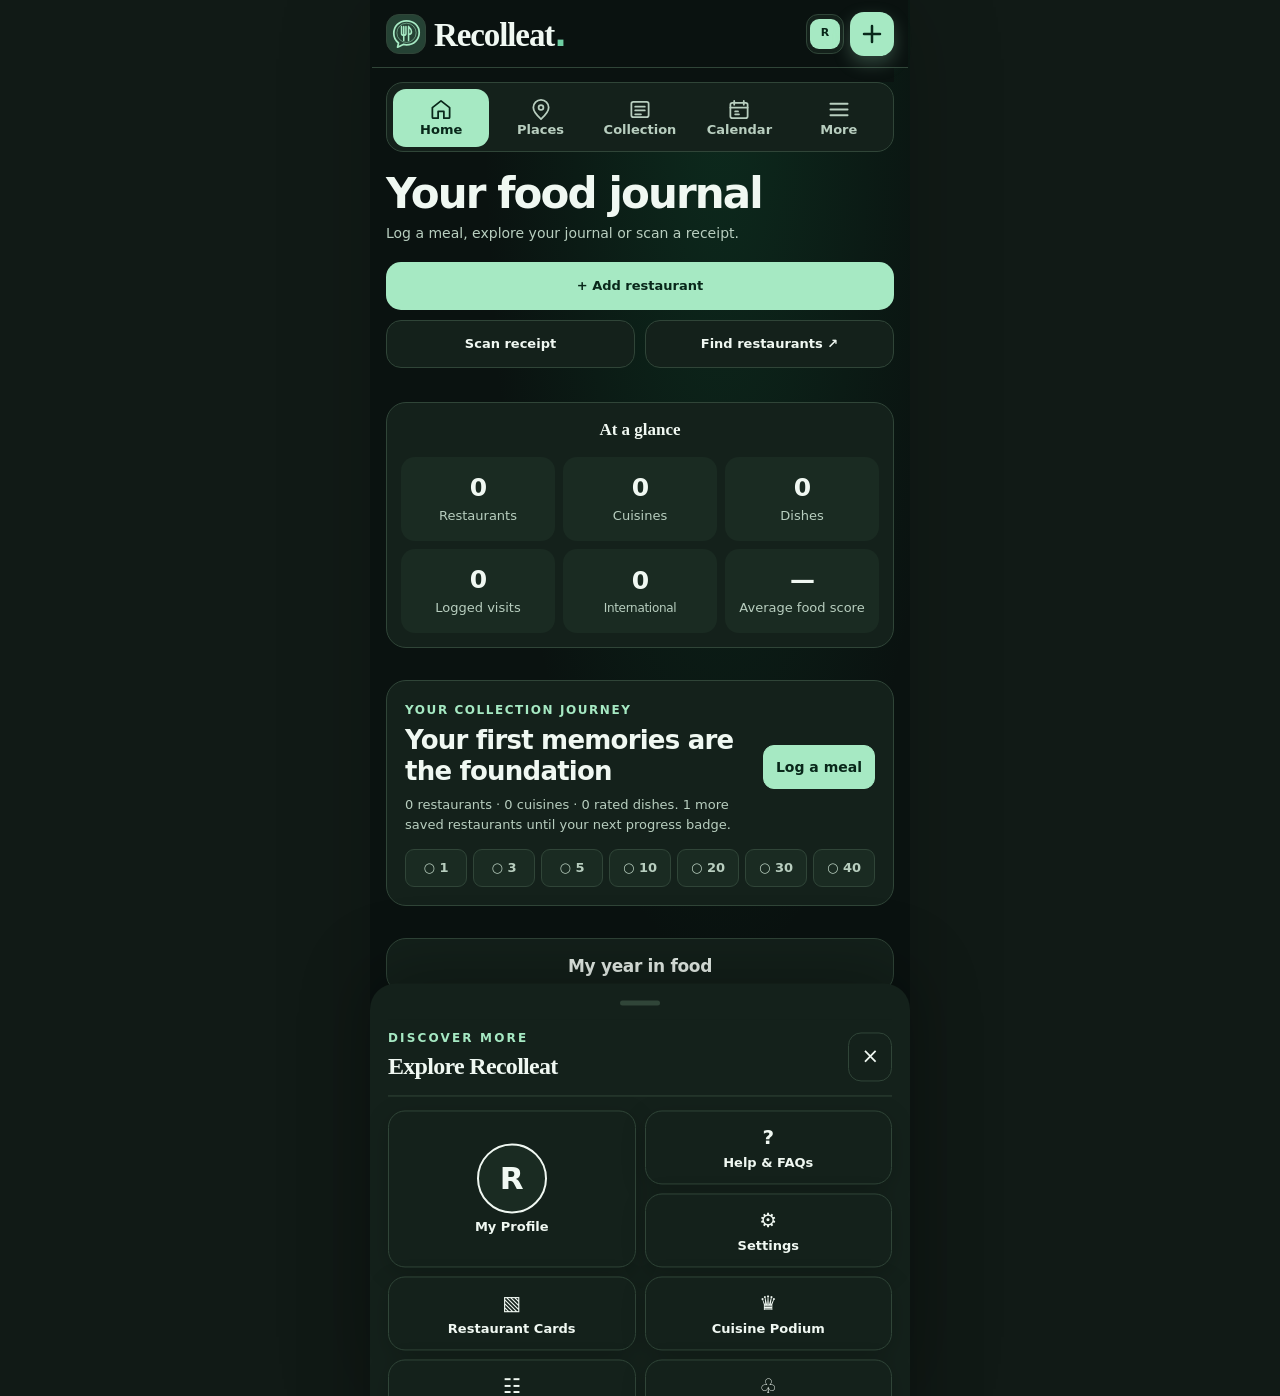
==== commit f1650ac8: "Add files via upload" ====
--- a/index.html
+++ b/index.html
@@ -5,7 +5,7 @@
 <meta charset="utf-8"/>
 <meta content="width=device-width,initial-scale=1,viewport-fit=cover" name="viewport"/>
 <title>Recolleat · Your Food Journal</title>
-<meta name="recolleat-build" content="3.4"/>
+<meta name="recolleat-build" content="3.5"/>
 <script>try{if(localStorage.getItem("recolleat-opened-v43"))document.documentElement.classList.add("recolleat-returning")}catch(e){}</script>
 <script>/* Use extra bottom clearance only when the hosting platform inserts its own banner. */
 if (location.hostname === 'tiiny.site' || location.hostname.endsWith('.tiiny.site')) {
@@ -23,8 +23,8 @@
  }
 } catch (error) { /* Journal remains available with local system fonts. */ }
 </script>
-<link rel="stylesheet" href="./recolleat-v3-4.css"/>
-<link href="./manifest.webmanifest?v=3.4" rel="manifest"/><link rel="apple-touch-icon" sizes="180x180" href="./apple-touch-icon.png"/><meta name="apple-mobile-web-app-capable" content="yes"/><meta name="apple-mobile-web-app-status-bar-style" content="default"/><meta name="apple-mobile-web-app-title" content="Recolleat"/><meta content="#0b5b37" name="theme-color"/>
+<link rel="stylesheet" href="./recolleat-v3-5.css"/>
+<link href="./manifest.webmanifest?v=3.5" rel="manifest"/><link rel="apple-touch-icon" sizes="180x180" href="./apple-touch-icon.png"/><meta name="apple-mobile-web-app-capable" content="yes"/><meta name="apple-mobile-web-app-status-bar-style" content="default"/><meta name="apple-mobile-web-app-title" content="Recolleat"/><meta content="#0b5b37" name="theme-color"/>
 </head>
 <body>
 <div id="recolleatSplash" class="recolleat-splash" role="status" aria-live="polite" aria-label="Opening Recolleat">
@@ -105,9 +105,9 @@
       <h3 id="recoPulseHeadline">Your food journal</h3>
       <p id="recoPulseIntro">Log a meal, explore your journal or scan a receipt.</p>
     </div>
-    <div class="reco-pulse-actions"><button type="button" class="primary" id="recoPulseLog">+ Add restaurant</button><button type="button" id="recoPulseAdd">New restaurant</button><button type="button" id="recoReceiptOpen" class="reco-receipt-trigger">Scan receipt</button><button id="freshHomeDiscover" type="button">Find restaurants <span aria-hidden="true">↗</span></button></div>
+    <div class="reco-pulse-actions"><button type="button" class="primary" id="recoPulseLog">+ Add restaurant</button><button type="button" id="recoReceiptOpen" class="reco-receipt-trigger">Scan receipt</button><button id="freshHomeDiscover" type="button">Find restaurants <span aria-hidden="true">↗</span></button></div>
   </div>
-  <details class="reco-hub-glance"><summary>At a glance</summary><div class="profile-stats-grid" id="profileStats"></div></details>
+  <section class="reco-hub-glance" aria-labelledby="recoGlanceTitle"><h3 id="recoGlanceTitle">At a glance</h3><div class="profile-stats-grid" id="profileStats"></div></section>
   <div id="recoJourney" class="reco-journey" aria-live="polite"></div>
   <details class="reco-home-memories"><summary>Meals worth remembering <span>See your memories</span></summary><div id="recoMemoryFeed" class="reco-memory-feed" aria-label="Your food memories"></div></details>
   <details class="reco-year-wrap" id="recoYearWrap"><summary>My year in food</summary><div class="reco-year-wrap-body"><label>Year <select id="recoYearSelect" aria-label="Yearly Wrapped year"></select></label><div id="recoYearContent" aria-live="polite"></div></div></details>
@@ -469,7 +469,7 @@
     <details><summary>How is a restaurant's overall score calculated?</summary><p>By default, food contributes 60%, value 20% and service 20%. You can change global scoring weights under More → Settings. Scores and rankings update without changing the underlying restaurant ratings.</p></details>
     <details><summary>Where is my Palate Code, and why are some letters unknown?</summary><p>Open My Profile from the Hub. Your four letters come from rated dishes and restaurant context. Price preference uses distinct priced restaurants and compares whether higher-priced meals tend to receive higher food ratings. A balanced result is shown as ≈ rather than inventing a preference. The maturity bar measures data coverage, not statistical certainty. The 16 possible personas are explained under World of Personas.</p></details>
 
-    <details><summary>What does Palate Code measure?</summary><p>Palate Code uses your rated dishes and, for its spending dimension, the recorded cost per person or food value of your visits. The first dimensions describe cuisine breadth and repeated dish names; the others compare food ratings with price and measure rating generosity. The price trait uses rank association and compares lower-priced versus higher-priced rated restaurants, avoiding assumptions when prices are missing. It does not use a questionnaire or treat the number of visits as evidence of personality. Ratings from the same restaurant are averaged so a long menu does not dominate. Near-neutral relationships can remain unassigned; the code may evolve as you add meals.</p></details>
+    <details><summary>What does Palate Code measure?</summary><p>Palate Code uses your rated dishes and, for its spending dimension, the recorded cost per person or food value of your visits. The first dimensions describe cuisine breadth and repeated dish names; the others compare food ratings with price and measure rating generosity. The price trait uses rank association and compares lower-priced versus higher-priced rated restaurants, avoiding assumptions when prices are missing. It does not use a questionnaire or treat the number of visits as evidence of personality. Ratings from the same restaurant are averaged so a long menu does not dominate. A meaningful price spread is required: at least £10 or 20% of median cost, whichever is greater, between the lower and upper half medians. Typical cost is shown separately from rating preference. Near-neutral relationships can remain unassigned; the code may evolve as you add meals.</p></details>
 
     <details><summary>How do I add a location picture?</summary><p>Open Places and tap Add photo or Edit photo on a location card. Select Choose from gallery, or use the other picture options. Search Google Images opens a separate Google search using the location name; choose a picture you have the right to use, save it to your phone or computer, then upload it. More picture options supports pasting a copied image on compatible browsers. All selected location pictures are stored locally and shared by restaurant cards with the same location label. Online searches send the search query to Google.</p></details>
     <details><summary>How do I scan a receipt?</summary><p>Open Scan receipt from Home or Quick Log. Photograph a receipt. On supported browsers the app reads its text on-device. Where this is unavailable, copy the receipt text using your phone's text-recognition feature and paste it into the editor. Select the items you ate, correct prices, and transfer them into a Quick Log. Recolleat does not automatically upload or share receipts. Other applications used to copy text may have their own privacy terms.</p></details>
@@ -488,7 +488,7 @@
 </section>
 
  <section id="privacyView" class="privacy-page" aria-label="Privacy and Safety" style="display:none">
-  <div class="privacy-hero"><span class="privacy-eyebrow">RECOLLEAT / PRIVACY BY DESIGN</span><h2>Privacy &amp; Safety</h2><p>What stays on your device, when a connection is made, and how to protect your collection.</p><p class="legal-updated">Last updated: 23 November 2026 · Build 3.4</p></div>
+  <div class="privacy-hero"><span class="privacy-eyebrow">RECOLLEAT / PRIVACY BY DESIGN</span><h2>Privacy &amp; Safety</h2><p>What stays on your device, when a connection is made, and how to protect your collection.</p><p class="legal-updated">Last updated: 23 November 2026</p></div>
   <div class="privacy-grid">
     <article class="privacy-panel"><h3>Your journal is local by default</h3><p>Restaurant records, reviews, scores, dishes, dates, places, photographs, spending, lists and recovery snapshots are stored in this browser's IndexedDB database. Profile details, drafts, preferences and backup reminders are also stored in browser local storage. This edition has no Recolleat login, cloud account, automatic synchronisation, public feed or advertising system.</p><p>Recolleat's application code does not intentionally transmit your journal, receipt image, uploaded photos or personal spending to our servers. Internet access to load the application still exposes technical connection data to the hosting infrastructure.</p></article>
     <article class="privacy-panel"><h3>Operator and contact details — publication incomplete</h3><p><strong>Service name:</strong> Recolleat. <strong>Contact email:</strong> <a href="mailto:recolleat.paramount107@passmail.net">recolleat.paramount107@passmail.net</a>. <strong>Legal operator's full name and any legally required establishment address:</strong> not yet supplied. These details still require verification and publication where applicable. The <a href="https://docs.google.com/forms/d/e/1FAIpQLSc80f1pmRXgORQmy2X1wp_xggGetlXv198ZbsZZzsvX1XhyzA/viewform?usp=publish-editor" target="_blank" rel="noopener noreferrer">optional feedback form</a> is hosted by Google and is not a substitute for a legal contact address.</p><p>If the operator is a data controller for hosting records or other processing, the controller identity and a working privacy contact must be stated here before publication. No operator identity has been invented.</p></article>
@@ -505,7 +505,7 @@
     <p class="privacy-status" id="privacyStatus" role="status" aria-live="polite"></p>
   </div>
   <details class="reco-legal-details"><summary>Logging, scoring, presentation and archived categories</summary><div><p>Recolleat records a restaurant and visit together when you use Add. A food rating is required for completed Quick Log entries. Optional dish names, dish scores, photographs and a meal value (the value of food and drink attributable to you, not the whole table) are stored locally. The “Someone paid for my meal” choice records that you personally paid £0; otherwise personal payment is entered separately and may be unknown. This is an estimate, not a bank-verified transaction. Older visit entries with distinct personal-payment amounts are retained unless their meal value or payment status is changed.</p><p>Scoring weights and the cuisine ranking method (mean or median grand-list position) are saved in local preferences and included in new exported backups. Both options calculate on the device and are applied to displayed restaurant or cuisine rankings, respectively. Changing them recalculates displayed rankings but does not rewrite original food, value or service ratings. Older dish category information remains in existing records and backups for compatibility even though category books and category-entry controls are hidden. Graph data is not separately uploaded.</p><p>Photographs selected while adding a visit or dish are processed on-device into journal media and may be included in exported backups. The More navigation also displays any locally saved profile picture; it does not upload that picture. The updated workflows do not introduce accounts, cloud synchronisation or automatic external image uploads.</p></div></details>
-<div class="privacy-notes"><h3>Legal information</h3><p>Read the <button type="button" class="legal-text-link" id="privacyTermsLink">Terms of Use</button>, or open the <a href="./privacy.html">standalone Privacy &amp; Safety notice</a>. This is an accurate description of the reviewed Build 3.4 client application, not a certification of the host's configuration or worldwide regulatory compliance.</p><p class="privacy-about">Recolleat · Draft legal notices pending operator verification · 23 November 2026</p></div>
+<div class="privacy-notes"><h3>Legal information</h3><p>Read the <button type="button" class="legal-text-link" id="privacyTermsLink">Terms of Use</button>, or open the <a href="./privacy.html">standalone Privacy &amp; Safety notice</a>. This is an accurate description of the reviewed local-first client application, not a certification of the host's configuration or worldwide regulatory compliance.</p><p class="privacy-about">Recolleat · Draft legal notices pending operator verification · 23 November 2026</p></div>
  </section>
  <section id="termsView" class="privacy-page" aria-label="Terms of Use" style="display:none">
   <div class="privacy-hero"><span class="privacy-eyebrow">RECOLLEAT / TERMS</span><h2>Terms of Use</h2><p>Conditions for using the current free, local-first Recolleat journal.</p><p class="legal-updated">Last updated: 23 November 2026 · Build 3.4</p></div>
@@ -675,7 +675,7 @@
 </div>
 </dialog>
 <dialog class="lightbox" id="lightbox" aria-label="Enlarged restaurant photograph"><button type="button" class="lightbox-close" id="lightboxClose" aria-label="Close enlarged photograph">×</button><img alt="Enlarged restaurant photograph" id="lightboxImg"/></dialog>
-<script src="./recolleat-v3-4.js" defer></script>
+<script src="./recolleat-v3-5.js" defer></script>
 <div class="mobile-more-backdrop" id="mobileMoreBackdrop" aria-hidden="true"></div><section aria-hidden="true" aria-label="More Recolleat sections" aria-modal="true" class="mobile-more-sheet" id="mobileMoreSheet" role="dialog" inert><div class="mobile-more-handle"></div><div class="mobile-more-top"><div><span class="mobile-eyebrow">DISCOVER MORE</span><h2 id="v42MoreHeading">Explore Recolleat</h2></div><button aria-label="Close menu" id="mobileMoreClose" type="button">×</button></div><div class="mobile-more-links reco-31-more-grid" aria-label="Explore your journal">
 <button class="reco-31-profile" data-more-view="profile" type="button"><span class="reco-31-profile-avatar" id="moreProfileAvatar" aria-hidden="true">R</span><span class="more-label">My Profile</span></button>
 <button class="reco-31-help" data-more-view="help" type="button"><span class="more-icon" aria-hidden="true">?</span><span class="more-label">Help &amp; FAQs</span></button>
--- a/recolleat-v3-5.css
+++ b/recolleat-v3-5.css
@@ -0,0 +1,3399 @@
+/* Recolleat Build 3.2: consolidated cascade. Source in /source/css. */
+*{box-sizing:border-box;}
+body{margin:0;}
+button,input,select,textarea{font:inherit;}
+button{border:1px solid var(--line);background:#fff;padding:9px 12px;border-radius:10px;cursor:pointer;}
+button.primary{background:#191916;color:#fff;border-color:#191916;}
+button.danger{color:#a32d2d;}
+header{display:flex;justify-content:space-between;}
+.local-pill{display:inline-flex;align-items:center;border-radius:999px;}
+.stats{display:grid;margin-bottom:16px;}
+.stat span{display:block;text-transform:uppercase;}
+.stat strong{display:block;}
+.controls-left>button,.controls-left>.menu-wrap>button{border-radius:14px;}
+.name-btn{border:0;background:transparent;padding:0;margin:0;font:inherit;font-weight:800;color:inherit;text-align:left;}
+.name-btn:hover{text-decoration:underline;background:transparent;}
+.location-image-preview{display:flex;align-items:center;gap:8px;min-height:44px;margin-top:8px;}
+.location-image-preview img{width:74px;height:50px;object-fit:cover;border-radius:10px;border:1px solid var(--line);}
+.location-image-preview .muted{font-size:12px;}
+.search{min-width:250px;border:1px solid var(--line);background:#fff;border-radius:14px;padding:10px 12px;outline:none;}
+.menu-wrap{position:relative;}
+.popover{display:none;position:absolute;top:44px;left:0;z-index:20;width:320px;border:1px solid var(--line);border-radius:14px;padding:13px;box-shadow:0 20px 50px rgba(20,20,15,.15);}
+.popover.show{display:block;}
+.popover-title{font-size:10px;text-transform:uppercase;letter-spacing:.09em;color:var(--muted);font-weight:800;margin-bottom:9px;}
+.popover label{display:block;font-size:12px;font-weight:700;margin:9px 0;}
+.popover input,.popover select{display:block;width:100%;margin-top:5px;padding:9px;border:1px solid var(--line);border-radius:9px;background:#fff;}
+.pair{display:grid;grid-template-columns:1fr 1fr;gap:8px;}
+.popover-actions{display:flex;justify-content:space-between;margin-top:12px;}
+.views{display:flex;gap:5px;margin-left:auto;flex-wrap:wrap;}
+.views button.active{background:#191916;color:#fff;border-color:#191916;}
+.chips{display:flex;gap:6px;flex-wrap:wrap;min-height:8px;}
+.chip{display:inline-flex;align-items:center;gap:6px;border-radius:999px;font-size:12px;}
+.chip button{padding:0;border:0;background:transparent;font-size:15px;}
+.table-shell{background:#fff;overflow:auto;}
+table{width:100%;min-width:1480px;border-collapse:separate;border-spacing:0;}
+th{position:sticky;top:0;z-index:2;border-bottom:1px solid var(--line);text-align:left;text-transform:uppercase;white-space:nowrap;}
+th[data-sort]{cursor:pointer;}
+th i{font-style:normal;margin-left:3px;}
+td{vertical-align:top;}
+tbody tr:last-child td{border-bottom:0;}
+.rank{color:#55554e;}
+.name{font-size:14px;font-weight:800;}
+.score{display:inline-flex;width:50px;height:34px;align-items:center;justify-content:center;color:#fff;border-radius:10px;font-weight:850;}
+.overall-score{display:inline-flex;min-width:56px;height:36px;align-items:center;justify-content:center;color:#fff;border-radius:10px;font-weight:900;font-size:14px;}
+.pill{display:inline-block;padding:6px 9px;border-radius:999px;background:var(--soft);}
+.service-pill{display:inline-flex;padding:6px 9px;border-radius:999px;font-weight:800;white-space:nowrap;}
+.service-horror{background:#111;color:#fff;}
+.service-sloppy{background:#b83b32;color:#fff;}
+.service-average{background:#e7cf57;color:#29271d;}
+.service-respectable{background:#b9d9ad;color:#23442a;}
+.service-lovely{background:#1f713e;color:#fff;}
+.visit-cell{min-width:110px;}
+.visit-cell b{display:block;}
+.visit-cell span{display:block;color:var(--muted);font-size:11px;margin-top:2px;}
+.price{font-weight:850;letter-spacing:1px;}
+.value-badge{display:inline-flex;align-items:center;justify-content:center;min-width:52px;height:32px;border-radius:10px;background:#f0f0ea;font-weight:850;}
+.dishes{display:flex;flex-direction:column;gap:4px;min-width:170px;}
+.dish{display:flex;justify-content:space-between;gap:10px;}
+.dish b{font-size:12px;}
+.photo-row{display:flex;gap:5px;flex-wrap:wrap;min-width:105px;}
+.photo-row img{width:46px;height:46px;object-fit:cover;border-radius:9px;border:1px solid var(--line);cursor:pointer;}
+.vibes{display:flex;gap:5px;flex-wrap:wrap;min-width:125px;}
+.vibe{display:inline-flex;padding:5px 7px;border-radius:999px;background:#f2f1eb;font-size:11px;}
+.muted{color:#aaa99f;}
+.cards{display:none;}
+.card{background:#fff;border:1px solid var(--line);border-radius:17px;box-shadow:var(--shadow);}
+.cover{height:155px;background:#ecece6;color:#99998f;display:flex;align-items:center;justify-content:center;}
+.cover img{width:100%;height:100%;object-fit:cover;cursor:pointer;}
+.card-body{padding:15px;}
+.card-head{display:flex;justify-content:space-between;gap:10px;}
+.card h3{margin:0 0 4px;}
+.meta{font-size:12px;color:var(--muted);}
+.mini-grid{display:grid;grid-template-columns:1fr 1fr;gap:7px;margin:12px 0;}
+.mini{background:#f7f7f3;border-radius:10px;padding:9px;}
+.mini span{display:block;color:var(--muted);text-transform:uppercase;font-size:9px;letter-spacing:.06em;}
+.mini b{display:block;margin-top:2px;}
+.card-actions{display:flex;justify-content:space-between;align-items:center;gap:7px;}
+.map-view{display:none;}
+.bubble-shell{background:#fff;border:1px solid var(--line);border-radius:17px;box-shadow:var(--shadow);}
+.bubble-head{display:flex;justify-content:space-between;align-items:flex-start;gap:12px;margin-bottom:16px;}
+.bubble-head h2{margin:0 0 4px;font-size:21px;}
+.bubble-head p{margin:0;color:var(--muted);font-size:12px;}
+.bubble-stage{position:relative;padding:18px;border-radius:15px;overflow:hidden;}
+.bubble-empty{display:flex;align-items:center;justify-content:center;min-height:260px;color:var(--muted);}
+.location-bubble{position:absolute;border:0;border-radius:50%;display:flex;flex-direction:column;align-items:center;justify-content:center;text-align:center;padding:10px;background:#24241f;color:#fff;box-shadow:0 12px 24px rgba(20,20,15,.13);transition:transform .2s ease,box-shadow .2s ease;overflow:hidden;background-size:cover;background-position:center;}
+.location-bubble::after{content:"";position:absolute;inset:0;background:linear-gradient(to bottom,rgba(18,18,16,.22),rgba(18,18,16,.63));}
+.location-bubble>*{position:relative;z-index:1;}
+.location-bubble small{font-size:10px;opacity:.82;margin-top:3px;}
+.location-bubble:hover{transform:scale(1.04);box-shadow:0 15px 30px rgba(20,20,15,.18);}
+.location-bubble b{display:block;max-width:90%;font-size:13px;line-height:1.15;}
+.location-bubble span{display:block;font-size:11px;opacity:.78;margin-top:4px;}
+.location-bubble.bursting{animation:bubbleBurst .34s ease forwards;}
+@keyframes bubbleBurst{0%{transform:scale(1);opacity:1}55%{transform:scale(1.18);opacity:.9}100%{transform:scale(.15);opacity:0}}
+.location-detail{display:none;}
+.location-detail.show{display:block;}
+.location-detail-head{display:flex;justify-content:space-between;align-items:flex-start;gap:10px;margin-bottom:14px;}
+.location-detail-head h2{margin:0 0 4px;}
+.location-detail-grid{grid-template-columns:repeat(auto-fill,minmax(245px,1fr));gap:10px;}
+.location-restaurant{border:1px solid var(--line);border-radius:14px;padding:13px;background:#fbfbf8;}
+.location-restaurant-top{display:flex;justify-content:space-between;gap:10px;}
+.location-restaurant h3{margin:0 0 4px;font-size:15px;}
+.location-restaurant p{margin:0;color:var(--muted);font-size:12px;}
+.location-restaurant .map-actions{margin-top:10px;}
+.cuisine-podium{display:grid;grid-template-columns:1fr 1fr 1fr;gap:12px;align-items:end;margin:18px 0 16px;}
+.podium-card{background:#fff;border:1px solid var(--line);border-radius:17px;padding:16px;text-align:center;box-shadow:var(--shadow);position:relative;}
+.podium-card.gold{min-height:220px;border-color:#d7b84f;}
+.podium-card.silver{min-height:190px;border-color:#b6bbc2;}
+.podium-card.bronze{min-height:170px;border-color:#b98455;}
+.medal{font-size:28px;margin-bottom:4px;}
+.podium-card h3{margin:3px 0 8px;font-size:18px;}
+.podium-card .podium-rank{font-size:10px;text-transform:uppercase;letter-spacing:.08em;color:var(--muted);font-weight:800;}
+.podium-metrics{display:grid;grid-template-columns:1fr 1fr;gap:6px;margin-top:10px;}
+.podium-metrics div{background:#f7f7f3;border-radius:9px;padding:8px;}
+.podium-metrics span{display:block;color:var(--muted);font-size:9px;text-transform:uppercase;}
+.podium-metrics b{display:block;margin-top:2px;}
+.cuisine-section-title{margin:18px 0 8px;font-size:14px;}
+.provisional-note{background:#f2f2ed;border:1px solid var(--line);border-radius:12px;padding:11px 13px;color:var(--muted);font-size:12px;margin-top:18px;}
+.cuisine-card.provisional{opacity:.78;}
+.cuisine-card.provisional .c-rank{color:#9a7b32;}
+@media (max-width:760px){.cuisine-podium{grid-template-columns:1fr;}
+.podium-card.gold,.podium-card.silver,.podium-card.bronze{min-height:auto;}
+.bubble-stage{min-height:360px;}}
+.graph-view{display:none;grid-template-columns:minmax(0,1fr) 320px;gap:12px;}
+.graph-panel,.graph-side{background:#fff;border:1px solid var(--line);border-radius:17px;box-shadow:var(--shadow);}
+.graph-toolbar{gap:10px;align-items:end;flex-wrap:wrap;margin-bottom:10px;}
+.graph-toolbar label,.graph-filters label{font-size:12px;font-weight:700;}
+.graph-toolbar select,.graph-filters select,.graph-filters input{display:block;margin-top:5px;padding:8px 9px;border:1px solid var(--line);border-radius:9px;background:#fff;width:100%;}
+.graph-filters{display:grid;gap:10px;margin:10px 0 12px;}
+.graph-filter-actions{display:flex;align-items:end;}
+.graph-filter-actions button{width:100%;min-height:42px;border-radius:10px;}
+.graph-filter-chip{display:inline-flex;align-items:center;gap:7px;background:var(--chip);border:1px solid var(--line);border-radius:999px;padding:5px 10px;font-size:12px;margin:0 6px 6px 0;}
+.graph-filter-chip button{padding:0 4px;border:0;background:transparent;color:inherit;font-size:14px;}
+.graph-chip-row{margin-top:8px;}
+#graphSvg{width:100%;border:1px solid var(--line);}
+.graph-note{margin-top:8px;color:var(--muted);font-size:12px;line-height:1.45;}
+.graph-side .passport-mini h3{margin:0 0 4px;}
+.passport-dialog{border:0;padding:0;border-radius:18px;box-shadow:0 26px 80px rgba(20,20,15,.25);}
+.passport-book{display:grid;grid-template-columns:1fr 1fr;gap:14px;}
+.passport-page{background:linear-gradient(180deg,#fbf4e8 0%,#f4eadc 100%);border:1px solid #ddcdb7;border-radius:18px;min-height:540px;padding:22px;position:relative;box-shadow:inset 0 0 0 1px rgba(255,255,255,.5);}
+.passport-watermark{position:absolute;inset:0;display:flex;align-items:center;justify-content:center;font-size:120px;font-weight:900;color:rgba(120,90,60,.05);pointer-events:none;}
+.passport-title{display:flex;justify-content:space-between;gap:12px;align-items:flex-start;margin-bottom:14px;}
+.passport-title h2{margin:0;font-size:28px;letter-spacing:-1px;}
+.passport-meta{color:#7c6d60;font-size:12px;}
+.passport-stamps{display:flex;gap:10px;flex-wrap:wrap;margin:16px 0;}
+.passport-stamp{width:102px;height:102px;border-radius:50%;border:4px double rgba(120,70,50,.45);display:flex;flex-direction:column;align-items:center;justify-content:center;text-align:center;color:#6b493c;background:rgba(255,255,255,.3);transform:rotate(var(--rot,0deg));}
+.passport-stamp span{font-size:11px;text-transform:uppercase;letter-spacing:.07em;}
+.passport-stamp b{font-size:28px;line-height:1;margin-top:4px;}
+.passport-stamp small{font-size:11px;margin-top:2px;}
+.passport-grid{display:grid;grid-template-columns:repeat(2,1fr);gap:10px;margin-top:14px;}
+.passport-block{border:1px dashed #ccb59c;border-radius:12px;padding:12px;background:rgba(255,255,255,.28);}
+.passport-block h4{margin:0 0 8px;font-size:12px;text-transform:uppercase;letter-spacing:.08em;color:#816754;}
+.passport-items{display:flex;flex-direction:column;gap:6px;}
+.passport-item{display:flex;justify-content:space-between;gap:10px;border-bottom:1px dashed #d5c0ab;padding-bottom:4px;}
+.passport-item:last-child{border-bottom:0;padding-bottom:0;}
+.passport-photos{display:grid;grid-template-columns:repeat(2,1fr);gap:8px;}
+.passport-photos img{width:100%;height:120px;object-fit:cover;border-radius:12px;border:1px solid #d9c7b1;}
+.passport-loc-image{width:100%;height:150px;object-fit:cover;border-radius:12px;border:1px solid #d9c7b1;margin-bottom:10px;}
+.passport-actions{justify-content:flex-end;margin-top:10px;}
+@media (max-width:1100px){.graph-view{grid-template-columns:1fr;}
+.passport-book{grid-template-columns:1fr;}}
+@media (max-width:1100px){.graph-filters{grid-template-columns:repeat(3,minmax(0,1fr));}}
+@media (max-width:900px){.controls{grid-template-columns:1fr;}
+.controls .search{justify-self:stretch;}
+.controls-left{grid-template-columns:repeat(3,minmax(0,1fr));}
+.graph-filters{grid-template-columns:repeat(2,minmax(0,1fr));}}
+@media (max-width:620px){.controls-left{grid-template-columns:repeat(2,minmax(0,1fr));}
+.graph-filters{grid-template-columns:1fr;}}
+.map-board{min-height:620px;border:1px solid var(--line);border-radius:17px;padding:24px;box-shadow:var(--shadow);}
+.map-intro{max-width:560px;background:rgba(255,255,255,.9);border:1px solid var(--line);border-radius:15px;padding:17px;margin-bottom:18px;}
+.map-intro h3{margin:0 0 5px;}
+.map-intro p{margin:0;color:var(--muted);font-size:12px;}
+.pin-grid{display:grid;grid-template-columns:repeat(auto-fill,minmax(210px,1fr));gap:10px;}
+.place-pin{background:#fff;border:1px solid var(--line);border-radius:14px;padding:13px;box-shadow:0 7px 18px rgba(20,20,15,.045);}
+.place-pin-top{display:flex;justify-content:space-between;gap:8px;}
+.place-pin h4{margin:0 0 4px;font-size:14px;}
+.place-pin p{margin:0;color:var(--muted);font-size:12px;min-height:34px;}
+.map-actions{display:flex;gap:6px;margin-top:10px;}
+.map-actions a{text-decoration:none;border:1px solid var(--line);padding:7px 9px;border-radius:9px;color:var(--ink);background:#fff;font-size:12px;}
+.map-side{background:#fff;border:1px solid var(--line);border-radius:17px;padding:10px;box-shadow:var(--shadow);max-height:620px;overflow:auto;}
+.location-group{padding:10px;border-bottom:1px solid var(--line);}
+.location-group:last-child{border-bottom:0;}
+.location-group b{display:block;}
+.location-group span{display:block;color:var(--muted);font-size:12px;margin-top:2px;}
+.cuisine-view{display:none;}
+.cuisine-header{display:flex;justify-content:space-between;align-items:flex-end;gap:15px;margin-bottom:12px;}
+.cuisine-header h2{margin:0 0 4px;font-size:22px;}
+.cuisine-header p{margin:0;color:var(--muted);font-size:12px;}
+.cuisine-grid{display:grid;grid-template-columns:repeat(auto-fill,minmax(260px,1fr));gap:11px;}
+.cuisine-card{background:#fff;border:1px solid var(--line);border-radius:15px;padding:15px;box-shadow:var(--shadow);}
+.cuisine-card .c-rank{font-size:11px;color:var(--muted);text-transform:uppercase;letter-spacing:.07em;font-weight:800;}
+.cuisine-card h3{margin:4px 0 11px;font-size:18px;}
+.cuisine-metrics{display:grid;grid-template-columns:1fr 1fr;gap:7px;}
+.cuisine-metrics div{background:#f7f7f3;border-radius:10px;padding:9px;}
+.cuisine-metrics span{display:block;color:var(--muted);font-size:9px;text-transform:uppercase;letter-spacing:.06em;}
+.cuisine-metrics b{display:block;margin-top:2px;}
+.list-view{display:none;grid-template-columns:260px 1fr;gap:12px;}
+.list-sidebar,.list-main{background:#fff;border:1px solid var(--line);border-radius:17px;box-shadow:var(--shadow);}
+.list-sidebar{padding:12px;min-height:560px;}
+.list-sidebar-head{display:flex;justify-content:space-between;align-items:center;margin-bottom:10px;}
+.list-sidebar-head h3{margin:0;font-size:15px;}
+.saved-list{padding:10px;border-radius:10px;cursor:pointer;margin-bottom:4px;}
+.saved-list:hover,.saved-list.active{background:#f1f1eb;}
+.saved-list b{display:block;}
+.saved-list span{font-size:11px;color:var(--muted);}
+.list-main{padding:18px;min-height:560px;}
+.list-empty{height:100%;min-height:460px;display:flex;align-items:center;justify-content:center;text-align:center;color:var(--muted);}
+.list-top{display:flex;justify-content:space-between;gap:15px;align-items:flex-start;margin-bottom:16px;}
+.list-top h2{margin:0 0 5px;font-size:22px;}
+.list-top p{margin:0;color:var(--muted);font-size:12px;}
+.list-actions{display:flex;gap:7px;flex-wrap:wrap;}
+.add-to-list{display:grid;grid-template-columns:1fr auto;gap:8px;margin-bottom:14px;}
+.add-to-list select{border:1px solid var(--line);border-radius:10px;padding:9px;background:#fff;}
+.ranked-list{display:flex;flex-direction:column;gap:7px;}
+.ranked-row{display:grid;grid-template-columns:48px 1fr auto;gap:10px;align-items:center;border:1px solid var(--line);border-radius:12px;padding:10px;}
+.ranked-pos{font-size:18px;font-weight:850;color:#66665f;text-align:center;}
+.ranked-info b{display:block;}
+.ranked-info span{display:block;color:var(--muted);font-size:12px;}
+.ranked-actions{display:flex;gap:5px;}
+.ranked-actions button{padding:6px 8px;}
+.empty{display:none;padding:65px;text-align:center;color:var(--muted);}
+.empty b{display:block;color:var(--ink);font-size:17px;}
+footer{align-items:center;gap:8px;padding-top:14px;color:var(--muted);font-size:12px;}
+footer span{margin-left:auto;}
+dialog{width:min(820px,calc(100vw - 28px));padding:0;border:0;box-shadow:0 25px 80px rgba(0,0,0,.22);}
+.dialog-head{display:flex;justify-content:space-between;align-items:flex-start;}
+.dialog-head h2{margin:0 0 4px;}
+.dialog-head p{margin:0;color:var(--muted);font-size:12px;}
+.x{border:0;background:transparent;font-size:22px;padding:2px 7px;}
+#editorForm,.dialog-body{padding:20px 23px;}
+.form-grid{display:grid;grid-template-columns:1fr 1fr;gap:16px;}
+.form-grid>label,.dialog-body>label{font-size:12px;font-weight:700;}
+.form-grid input,.form-grid select,.form-grid textarea,.dialog-body input,.dialog-body textarea{display:block;width:100%;margin-top:6px;padding:10px;border:1px solid #dcdcd5;border-radius:10px;background:#fff;}
+.form-grid textarea,.dialog-body textarea{min-height:80px;resize:vertical;}
+.form-grid small{display:block;margin-top:5px;color:var(--muted);font-weight:400;}
+.full{grid-column:1/-1;}
+.range-row{display:grid;grid-template-columns:1fr 76px;align-items:center;gap:10px;margin-top:6px;}
+.range-row input[type=range]{padding:0;border:0;margin:0;}
+.range-row input[type=number]{margin:0;text-align:center;}
+.range-row output{min-width:55px;text-align:center;color:#fff;border-radius:9px;padding:8px;font-weight:850;}
+.items-editor{border:1px solid var(--line);padding:10px;border-radius:11px;margin:6px 0 7px;}
+.item-edit{display:grid;gap:7px;margin-bottom:7px;}
+.item-edit:last-child{margin-bottom:0;}
+.item-edit input{margin:0;}
+.visit-counter{display:grid;grid-template-columns:42px 92px 42px;gap:6px;align-items:center;margin-top:6px;}
+.visit-counter button{height:42px;font-size:18px;font-weight:800;padding:0;}
+.visit-counter input{text-align:center;margin:0!important;}
+.tag-international{display:inline-flex;padding:4px 7px;border-radius:999px;background:#e8edf5;color:#344d6b;font-size:10px;margin-top:5px;}
+.inline-check{display:flex!important;align-items:center;gap:8px;margin-top:8px;font-weight:600!important;}
+.inline-check input{display:inline-block!important;width:auto!important;margin:0!important;}
+.vibe-options{display:flex;gap:7px;flex-wrap:wrap;margin-top:7px;}
+.vibe-check input{display:none;}
+.vibe-check span{display:inline-flex;padding:7px 10px;border:1px solid var(--line);border-radius:999px;cursor:pointer;font-weight:500;}
+.paste-zone{margin-top:8px;border:1px dashed #cfcfc5;border-radius:11px;padding:12px;text-align:center;font-size:12px;cursor:text;outline:none;}
+.photo-preview{display:flex;gap:8px;flex-wrap:wrap;}
+.photo-chip{position:relative;}
+.photo-chip img{width:76px;height:76px;object-fit:cover;border-radius:10px;border:1px solid var(--line);}
+.photo-chip button{position:absolute;right:-5px;top:-5px;width:23px;height:23px;border-radius:50%;padding:0;border-color:#181815;}
+.dialog-actions{display:flex;justify-content:space-between;gap:10px;margin-top:20px;}
+.backup-options{display:flex;gap:8px;justify-content:flex-end;margin-top:18px;}
+.lightbox{display:none;position:fixed;inset:0;z-index:50;background:rgba(0,0,0,.88);align-items:center;justify-content:center;padding:24px;}
+.lightbox.show{display:flex;}
+.lightbox img{max-width:94vw;max-height:92vh;border-radius:12px;}
+.visit-view{display:none;}
+.visit-layout{display:grid;grid-template-columns:minmax(0,1.35fr) minmax(300px,.65fr);gap:12px;}
+.visit-panel{background:#fff;border:1px solid var(--line);border-radius:17px;box-shadow:var(--shadow);padding:16px;}
+.visit-toolbar{display:flex;justify-content:space-between;align-items:center;gap:10px;margin-bottom:14px;}
+.visit-toolbar h2{margin:0;font-size:21px;}
+.month-nav{display:flex;align-items:center;gap:7px;margin-bottom:12px;}
+.month-nav strong{min-width:130px;text-align:center;}
+.calendar-grid{display:grid;grid-template-columns:repeat(7,1fr);gap:6px;}
+.cal-head{font-size:10px;text-transform:uppercase;letter-spacing:.07em;color:var(--muted);font-weight:800;text-align:center;padding:5px;}
+.cal-day{min-height:92px;border:1px solid var(--line);border-radius:11px;padding:7px;background:#fbfbf8;}
+.cal-day.empty-day{opacity:.38;background:#f5f5f1;}
+.cal-num{font-size:11px;color:var(--muted);font-weight:800;margin-bottom:5px;}
+.cal-visit{display:block;background:#efefe9;border-radius:8px;padding:4px 6px;font-size:10px;margin-top:4px;overflow:hidden;text-overflow:ellipsis;white-space:nowrap;cursor:pointer;}
+.cal-more{font-size:10px;color:var(--muted);margin-top:4px;}
+.month-summary{margin-bottom:13px;}
+.month-summary div{border-radius:11px;}
+.month-summary span{text-transform:uppercase;letter-spacing:.06em;}
+.month-summary b{margin-top:3px;font-size:16px;}
+.month-restaurants{display:flex;flex-direction:column;gap:6px;margin-bottom:14px;}
+.month-rest-row{display:flex;justify-content:space-between;gap:10px;padding:8px 0;border-bottom:1px solid var(--line);}
+.month-rest-row:last-child{border-bottom:0;}
+.month-rest-row span{display:block;color:var(--muted);font-size:12px;}
+.visit-log{display:flex;flex-direction:column;gap:7px;}
+.visit-log-row{display:grid;grid-template-columns:88px 1fr auto auto;gap:8px;align-items:center;border:1px solid var(--line);border-radius:11px;padding:9px;}
+.visit-log-row .date{font-size:11px;color:var(--muted);}
+.visit-log-row .spend{font-weight:800;}
+.spend-chart{height:210px;display:flex;align-items:flex-end;gap:7px;border-left:1px solid var(--line);border-bottom:1px solid var(--line);padding:10px 8px 0 10px;margin-top:8px;}
+.spend-bar-wrap{flex:1;min-width:0;display:flex;flex-direction:column;align-items:center;justify-content:flex-end;height:100%;}
+.spend-bar{width:100%;max-width:34px;border-radius:6px 6px 0 0;min-height:2px;}
+.spend-bar-label{font-size:9px;color:var(--muted);margin-top:5px;white-space:nowrap;}
+.spend-bar-value{font-size:9px;margin-bottom:4px;}
+.visit-empty{color:var(--muted);font-size:12px;padding:12px 0;}
+@media (max-width:900px){.visit-layout{grid-template-columns:1fr;}
+.calendar-grid{gap:4px;}
+.cal-day{min-height:78px;}
+.month-summary{grid-template-columns:1fr 1fr 1fr;}}
+@media (max-width:1000px){.list-view{grid-template-columns:1fr;}
+.list-sidebar{min-height:auto;}
+.list-main{min-height:420px;}}
+@media (max-width:920px){.stats{grid-template-columns:1fr 1fr;}
+.views{margin-left:0;}
+.map-side{max-height:280px;}
+.map-board{min-height:420px;}}
+@media (max-width:650px){.app{padding:22px 13px 42px;}
+header{align-items:flex-start;flex-direction:column;}
+.stats{grid-template-columns:1fr 1fr;}
+.form-grid{grid-template-columns:1fr;}
+.full{grid-column:auto;}
+.pair{grid-template-columns:1fr;}
+.pin-grid{grid-template-columns:1fr;}
+.ranked-row{grid-template-columns:40px 1fr;}
+.ranked-actions{grid-column:2;justify-content:flex-start;}
+footer{flex-wrap:wrap;align-items:flex-start;}
+footer span{width:100%;margin-left:0;}}
+body{transition:background .22s ease,color .22s ease;}
+.brand-dot{color:var(--accent-alt);}
+button,input,select,textarea{color:var(--ink);}
+button,.search,.popover,.popover input,.popover select,.table-shell,.card,.stat,.bubble-shell,.location-restaurant,.podium-card,.cuisine-card,.list-sidebar,.list-main,.graph-panel,.graph-side,.visit-panel,.ranked-row,.visit-log-row,dialog,.map-actions a,.add-to-list select{background:var(--panel);}
+input,select,textarea,.form-grid input,.form-grid select,.form-grid textarea,.dialog-body input,.dialog-body textarea,.section-body input,.section-body select,.section-body textarea,.graph-toolbar select{background:var(--wash);border-color:var(--line);color:var(--ink);}
+input[type="range"],input[type="checkbox"]{accent-color:var(--accent);}
+button:hover,.saved-list:hover{background:var(--soft);}
+button.primary,.controls button[data-view].active,.vibe-check input:checked+span{background:var(--accent);color:var(--accent-ink);border-color:var(--accent);}
+button[data-view].active{background:var(--accent);color:var(--accent-ink);border-color:var(--accent);}
+.chip,.pill,.vibe,.cal-visit,.saved-list.active,.tag-international{background:var(--soft);color:var(--ink);}
+td{color:var(--ink);}
+.mini,.podium-metrics div,.cuisine-metrics div,.month-summary div,.cal-day,.location-restaurant,.provisional-note{background:var(--wash);color:var(--ink);}
+.cal-day.empty-day,.cover{background:var(--wash2);}
+.spend-bar{background:var(--accent);}
+.spend-bar-value{color:var(--muted);}
+.popover{background:var(--panel);border-color:var(--line);}
+.paste-zone{background:var(--wash);border-color:var(--line);color:var(--muted);}
+.paste-zone:focus{border-color:var(--accent);box-shadow:0 0 0 3px var(--focus);}
+dialog{background:var(--panel);color:var(--ink);}
+#editorForm{padding:18px 22px;}
+.controls-left{display:grid;grid-template-columns:repeat(3,minmax(0,1fr));gap:10px;align-items:stretch;min-width:0;}
+.controls-left>.menu-wrap{min-width:0;}
+.controls-left>button,.controls-left>.menu-wrap>button{display:block;width:100%;min-height:46px;white-space:nowrap;padding:10px 12px;font-size:13px;font-weight:650;text-align:center;}
+.controls .search{justify-self:stretch;}
+@media (max-width:850px){.controls{grid-template-columns:minmax(0,1fr);}
+.controls-left{grid-template-columns:repeat(3,minmax(0,1fr));}
+.controls .search{width:100%;}}
+@media (max-width:440px){.controls-left{gap:7px;}
+.controls-left>button,.controls-left>.menu-wrap>button{font-size:12px;padding:9px 4px;}}
+.appearance-wrap{position:relative;}
+.appearance-menu{left:auto;right:0;}
+.appearance-heading{display:flex;align-items:center;justify-content:space-between;gap:12px;}
+.appearance-heading p{font-size:11px;color:var(--muted);margin:3px 0 0;}
+.mode-toggle{background:var(--accent);color:var(--accent-ink);border:0;white-space:nowrap;}
+.palette-option{width:100%;}
+.swatch-colours{display:flex;gap:3px;}
+.editor-intro{display:flex;gap:12px;align-items:center;margin:0 0 14px;color:var(--ink);}
+.intro-number{width:34px;height:34px;display:grid;place-items:center;background:var(--accent);color:var(--accent-ink);border-radius:10px;font-weight:900;}
+.editor-intro b{font-size:14px;}
+.editor-intro p{font-size:12px;color:var(--muted);margin:2px 0 0;}
+.editor-section{border:1px solid var(--line);margin-bottom:10px;background:var(--panel);overflow:hidden;}
+.editor-section>summary{display:flex;gap:8px;align-items:center;cursor:pointer;list-style:none;font-weight:800;}
+.editor-section>summary::-webkit-details-marker{display:none;}
+.editor-section>summary>span{font-size:14px;}
+.editor-section>summary small{font-weight:400;color:var(--muted);margin-left:auto;margin-right:8px;}
+.editor-section .section-chevron{transform:rotate(0deg);transition:transform .2s;}
+.editor-section[open] .section-chevron{transform:rotate(180deg);}
+.editor-section[open] summary{border-bottom:1px solid var(--line);background:var(--wash);}
+.section-body{padding:16px;gap:14px;}
+.section-body>label{font-size:12px;font-weight:700;}
+.section-body small{display:block;font-weight:400;color:var(--muted);font-size:11px;margin-top:5px;}
+.section-body .range-row input[type=number]{border:1px solid var(--line);font-weight:800;}
+#locationPasteZone{margin-bottom:10px;}
+.paste-zone.paste-ok{background:var(--soft);border-color:var(--accent);}
+.vibe-check span{background:var(--wash);color:var(--ink);border-color:var(--line);}
+.vibe-check input:checked+span{background:var(--accent);color:var(--accent-ink);border-color:var(--accent);}
+#editor .dialog-head{position:sticky;top:0;background:var(--panel);z-index:8;}
+#editor .dialog-actions{position:sticky;bottom:-21px;z-index:8;background:var(--panel);padding:14px 0;margin-bottom:-20px;border-top:1px solid var(--line);}
+@media (max-width:650px){.editor-section>summary small{display:none;}
+.section-body{grid-template-columns:1fr;}
+.section-body .full{grid-column:auto;}}
+.passport-dialog{width:min(970px,96vw);background:var(--panel);color:var(--ink);}
+.passport-shell{padding:18px;background:var(--bg);}
+.profile-wrap{display:grid;grid-template-columns:minmax(260px,.95fr) minmax(0,1.15fr);gap:14px;}
+.profile-front{position:relative;border-radius:20px;overflow:hidden;background:var(--profile-gradient);color:var(--profile-ink);display:flex;flex-direction:column;justify-content:space-between;box-shadow:0 18px 34px rgba(0,0,0,.16);}
+.profile-front>img{position:absolute;inset:0;width:100%;height:100%;object-fit:cover;}
+.profile-front::after{content:"";position:absolute;inset:0;background:linear-gradient(180deg,rgba(5,7,10,.4),rgba(5,7,10,.13) 37%,rgba(5,7,10,.86));}
+.profile-front>*:not(img){position:relative;z-index:1;}
+.profile-top{display:flex;justify-content:space-between;gap:8px;padding:22px;}
+.profile-serial{font-weight:900;letter-spacing:.16em;font-size:11px;}
+.profile-rank{border:1px solid rgba(255,255,255,.4);border-radius:999px;padding:5px 11px;font-weight:700;font-size:12px;}
+.profile-front-bottom{padding:24px;}
+.profile-front-bottom h2{margin:8px 0 6px;font-size:clamp(26px,3vw,40px);line-height:1.06;letter-spacing:-1.1px;}
+.profile-front-bottom p{color:#fff;margin:0;font-size:13px;}
+.profile-overall{display:inline-flex;align-items:center;gap:8px;border:1px solid rgba(255,255,255,.4);background:rgba(255,255,255,.16);backdrop-filter:blur(9px);border-radius:12px;padding:8px 12px;}
+.profile-overall strong{font-size:24px;}
+.profile-overall small{font-size:11px;}
+.profile-content{background:var(--panel);border:1px solid var(--line);border-radius:20px;padding:18px;}
+.profile-content h3{margin:0 0 8px;font-size:17px;}
+.profile-eyebrow{font-size:10px;color:var(--muted);letter-spacing:.12em;text-transform:uppercase;font-weight:800;}
+.profile-stamps{display:grid;grid-template-columns:repeat(3,1fr);gap:8px;margin:12px 0;}
+.profile-stamp{aspect-ratio:1;border:2px dashed var(--accent-alt);border-radius:50%;display:flex;flex-direction:column;justify-content:center;align-items:center;gap:4px;transform:rotate(var(--rot));color:var(--accent);background:var(--wash);text-align:center;}
+.profile-stamp strong{font-size:clamp(16px,2vw,30px);line-height:1;}
+.profile-stamp span{font-size:10px;text-transform:uppercase;letter-spacing:.07em;}
+.profile-detail-grid{display:grid;grid-template-columns:1fr 1fr;gap:8px;margin-top:12px;}
+.profile-detail-grid>div{border:1px solid var(--line);background:var(--wash);padding:10px;border-radius:11px;font-size:12px;}
+.profile-detail-grid b{display:block;font-size:13px;margin-top:3px;}
+.profile-lower{display:grid;grid-template-columns:1fr 1fr;gap:12px;margin-top:14px;}
+.profile-section{background:var(--panel);border:1px solid var(--line);border-radius:16px;padding:15px;min-width:0;}
+.profile-section h3{font-size:14px;margin:0 0 9px;}
+.profile-section .passport-photos img{height:110px;}
+.profile-section .passport-item{padding:5px 0;border-color:var(--line);}
+.profile-footnote{font-size:11px;color:var(--muted);}
+@media (max-width:780px){.profile-wrap,.profile-lower{grid-template-columns:1fr;}
+.profile-front{min-height:320px;}
+.profile-stamps{max-width:350px;}}
+.lab-view,.dishes-view{display:none;gap:14px;flex-direction:column;}
+.feature-heading{display:flex;align-items:center;justify-content:space-between;gap:20px;padding:16px 2px 8px;}
+.feature-heading h2{margin:3px 0 7px;letter-spacing:-.045em;}
+.feature-heading p{margin:0;color:var(--muted);font-size:13px;max-width:690px;}
+.feature-kicker{font-size:10px;letter-spacing:.16em;font-weight:900;color:var(--accent);}
+.feature-mark{font-size:42px;font-weight:900;color:var(--accent);opacity:.45;}
+.feature-panel{background:var(--panel);border:1px solid var(--line);border-radius:17px;box-shadow:var(--shadow);}
+.feature-panel h3{margin:0 0 12px;}
+.feature-muted{font-size:12px;color:var(--muted);line-height:1.55;}
+.dish-toolbar select,.dish-toolbar input{background:var(--wash);color:var(--ink);border:1px solid var(--line);border-radius:10px;width:100%;min-height:43px;padding:10px;margin-top:6px;}
+.lab-toolbar{display:flex;justify-content:space-between;align-items:center;gap:10px;}
+.lab-weight-grid{display:grid;grid-template-columns:repeat(3,1fr);gap:18px;}
+.lab-weight-grid label{font-weight:700;font-size:13px;}
+.lab-weight-grid strong{float:right;font-size:15px;color:var(--accent);}
+.lab-weight-grid input[type=range]{display:block;width:100%;margin:14px 0;}
+.lab-highlights{display:grid;grid-template-columns:1fr 1fr;gap:14px;}
+.lab-podium{display:grid;grid-template-columns:repeat(3,minmax(0,1fr));gap:9px;}
+.lab-podium-card{border:1px solid var(--line);border-radius:13px;background:var(--wash);padding:12px;min-width:0;}
+.lab-podium-card .podium-number{color:var(--accent);font-size:27px;font-weight:900;}
+.lab-podium-card h4{margin:5px 0;font-size:13px;word-break:break-word;}
+.lab-podium-card span{font-size:11px;color:var(--muted);}
+.lab-rank-list{overflow-x:auto;}
+.lab-rank-row{display:grid;grid-template-columns:55px minmax(180px,1.4fr) 100px 120px 100px;gap:12px;align-items:center;padding:11px 8px;border-bottom:1px solid var(--line);font-size:12px;min-width:660px;}
+.lab-rank-row.header{font-weight:800;color:var(--muted);font-size:10px;text-transform:uppercase;letter-spacing:.05em;}
+.lab-rank-row:last-child{border-bottom:0;}
+.lab-delta{color:var(--accent);font-weight:900;}
+.lab-delta.negative{color:#e78783;}
+.dish-toolbar{align-items:end;}
+.dish-toolbar label{font-size:12px;font-weight:700;}
+.dish-toolbar button{min-height:43px;}
+.dish-stats{display:grid;grid-template-columns:repeat(3,1fr);gap:12px;}
+.dish-stat{border:1px solid var(--line);background:var(--panel);border-radius:14px;padding:14px;}
+.dish-stat span{font-size:11px;color:var(--muted);}
+.dish-stat strong{display:block;font-size:25px;margin-top:6px;}
+.dish-highlights{display:grid;grid-template-columns:repeat(auto-fit,minmax(215px,1fr));gap:10px;}
+.dish-highlight{border:1px solid var(--line);border-radius:13px;background:var(--panel);padding:14px;}
+.dish-highlight b{display:block;font-size:14px;margin-bottom:7px;}
+.dish-highlight p{margin:4px 0;color:var(--muted);font-size:11px;}
+.dish-grid{display:grid;grid-template-columns:repeat(auto-fill,minmax(260px,1fr));gap:12px;}
+.dish-card{border:1px solid var(--line);background:var(--panel);border-radius:16px;overflow:hidden;min-width:0;}
+.dish-cover{height:135px;background:var(--profile-gradient);position:relative;}
+.dish-cover img{height:100%;width:100%;object-fit:cover;}
+.dish-cover .dish-score{position:absolute;right:12px;bottom:-19px;border-radius:10px;padding:8px 11px;color:#fff;font-weight:900;background:#283b37;}
+.dish-body{padding:17px;}
+.dish-body h3{font-size:17px;margin:0 0 5px;}
+.dish-body p{font-size:12px;color:var(--muted);margin:0 0 8px;}
+.dish-category{display:inline-block;background:var(--soft);color:var(--accent);padding:5px 9px;border-radius:999px;font-size:10px;font-weight:900;margin:8px 0;}
+.item-edit .dish-category-input{min-width:0;}
+@media (max-width:1080px){.controls-left{grid-template-columns:repeat(3,minmax(0,1fr));}}
+@media (max-width:860px){.controls{grid-template-columns:1fr;}
+.lab-highlights{grid-template-columns:1fr;}}
+@media (max-width:630px){.lab-weight-grid{grid-template-columns:1fr;}
+.dish-stats{grid-template-columns:1fr;}
+.dish-toolbar{grid-template-columns:1fr;}
+.dish-toolbar>button{grid-column:auto;}
+.item-edit{grid-template-columns:1fr 90px 34px;}
+.item-edit .dish-category-input{grid-column:1/-1;grid-row:2;}
+.lab-podium{grid-template-columns:1fr 1fr 1fr;}}
+.app{align-items:start;transition:grid-template-columns .22s ease;}
+.app-sidebar{align-self:start;scrollbar-width:thin;border:1px solid var(--line);z-index:24;}
+.sidebar-top{display:flex;align-items:center;border-bottom:1px solid var(--line);}
+.sidebar-brand{display:inline-flex;align-items:center;justify-content:center;font-weight:950;flex:none;}
+.sidebar-brand-name{white-space:nowrap;}
+.sidebar-toggle{margin-left:auto;min-width:30px;font-size:22px;line-height:1;border-radius:9px;padding:0;}
+.sidebar-section-heading{font-weight:900;text-transform:uppercase;}
+.sidebar-nav{display:flex;flex-direction:column;}
+.sidebar-nav>button,.sidebar-nav>.menu-wrap>button{display:flex;align-items:center;text-align:left;width:100%;border:1px solid transparent;background:transparent;white-space:normal;line-height:1.2;}
+.sidebar-icon{text-align:center;font-weight:800;}
+.sidebar-text{min-width:0;}
+.sidebar-nav>.menu-wrap{width:100%;min-width:0;}
+.app-sidebar .popover{position:static;width:100%;margin:3px 0 9px;padding:12px;background:var(--wash);box-shadow:none;max-width:100%;border-radius:12px;}
+.app-sidebar .popover .pair{grid-template-columns:1fr;}
+.app-sidebar .popover input,.app-sidebar .popover select{min-width:0;width:100%;}
+.sidebar-bottom{display:flex;align-items:center;gap:9px;font-size:11px;}
+.sidebar-collapsed .sidebar-top{display:flex;flex-direction:column;gap:8px;padding:7px 0 12px;}
+.sidebar-collapsed .sidebar-brand-name,.sidebar-collapsed .sidebar-section-heading,.sidebar-collapsed .sidebar-text{display:none;}
+.sidebar-collapsed .sidebar-toggle{margin:0;}
+.sidebar-collapsed .sidebar-nav>button,.sidebar-collapsed .sidebar-nav>.menu-wrap>button{justify-content:center;padding:10px 4px;}
+.sidebar-collapsed .sidebar-bottom{justify-content:center;padding:12px 0 0;}
+.controls .search{color:var(--ink);border-color:var(--line);}
+.controls .search::placeholder{color:var(--muted);}
+#mobileSidebarBtn{min-width:43px;min-height:43px;}
+.sidebar-scrim{display:none;}
+.dish-category-manager-header{display:flex;justify-content:space-between;gap:18px;flex-wrap:wrap;}
+.dish-category-manager-header h3{margin-bottom:5px;}
+.dish-category-manager-header p{max-width:560px;margin:0;}
+.category-add-inline{display:flex;gap:8px;align-items:center;flex-wrap:wrap;}
+.category-add-inline input{background:var(--wash);color:var(--ink);border:1px solid var(--line);border-radius:10px;min-height:43px;padding:10px 12px;min-width:220px;max-width:100%;flex:1;}
+.category-add-inline button{min-height:43px;white-space:nowrap;}
+.category-catalog{display:flex;flex-wrap:wrap;gap:7px;margin-top:14px;}
+.category-catalog-chip{color:var(--ink);font-size:12px;font-weight:750;}
+.category-catalog-chip small{font-weight:850;color:var(--accent);}
+.dish-tags{display:flex;flex-wrap:wrap;gap:6px;margin:10px 0;}
+.dish-tags .dish-category{margin:0;}
+.dish-card-actions{justify-content:space-between;}
+.dish-card-actions>button:last-child{font-size:11px;padding:7px 10px;}
+.item-edit .dish-categories-input{min-width:0;}
+.dish-category-dialog{width:min(690px,94vw);border:1px solid var(--line);background:var(--panel);color:var(--ink);padding:0;border-radius:19px;max-height:90vh;box-shadow:0 25px 75px rgba(0,0,0,.3);}
+.category-dialog-body{padding:18px 22px 22px;max-height:calc(90vh - 95px);overflow:auto;}
+.category-choice-grid{display:grid;grid-template-columns:repeat(3,minmax(0,1fr));gap:9px;margin-bottom:18px;}
+.category-choice{display:flex;align-items:center;gap:8px;padding:10px 12px;background:var(--wash);border:1px solid var(--line);border-radius:11px;font-size:12px;cursor:pointer;}
+.category-choice input{accent-color:var(--accent);}
+.category-dialog-actions{display:flex;justify-content:flex-end;gap:9px;margin-top:18px;}
+.category-dialog-body .feature-muted{margin-top:12px;}
+@media (max-width:1100px){.app{grid-template-columns:216px minmax(0,1fr);padding:16px;gap:13px;}
+.app.sidebar-collapsed{grid-template-columns:70px minmax(0,1fr);}
+.app-sidebar{padding:10px;}
+.item-edit{grid-template-columns:minmax(130px,1fr) minmax(160px,1fr) 75px 34px;}}
+@media (max-width:850px){.app-sidebar{height:100dvh;inset:0 auto 0 0;overflow-y:auto;}
+.sidebar-scrim{position:fixed;inset:0;background:rgba(0,0,0,.5);z-index:99;}
+.app.sidebar-mobile-open .sidebar-scrim{display:block;}
+.sidebar-collapsed .sidebar-brand-name,.sidebar-collapsed .sidebar-section-heading,.sidebar-collapsed .sidebar-text{display:inline;}
+.sidebar-collapsed .sidebar-top{flex-direction:row;}
+.sidebar-collapsed .app-sidebar{padding:14px;}
+.sidebar-collapsed .sidebar-nav>button,.sidebar-collapsed .sidebar-nav>.menu-wrap>button{justify-content:flex-start;padding:9px 12px;}
+#mobileSidebarBtn{display:inline-flex;align-items:center;justify-content:center;}
+header{align-items:center;}}
+@media (max-width:650px){.dish-category-manager-header .category-add-inline{width:100%;}
+.category-choice-grid{grid-template-columns:repeat(2,minmax(0,1fr));}
+.item-edit{grid-template-columns:1fr 1fr;gap:7px;}
+.item-edit .dish-name{grid-column:1/3;}
+.item-edit .dish-categories-input{grid-column:1/3;}}
+@keyframes recollectTurn{from{transform:perspective(1000px) rotateY(-5deg);opacity:.72}to{transform:perspective(1000px) rotateY(0deg);opacity:1}}
+.dish-book-sheet{animation:recollectTurn .24s ease-out;}
+.lab-weights-form{margin-top:14px;}
+.lab-weight-grid label{display:flex;flex-direction:column;gap:7px;}
+.lab-weight-grid label span{font-size:10px;text-transform:uppercase;letter-spacing:.1em;color:var(--muted);font-weight:600;}
+.lab-weight-grid input[type=number]{width:100%;background:var(--wash);color:var(--ink);border:1px solid var(--line);border-radius:13px;padding:12px;font-size:22px;font-weight:850;max-width:220px;}
+.lab-submit-bar{display:flex;align-items:center;justify-content:space-between;gap:16px;margin-top:16px;}
+.lab-submit-bar .primary{min-width:180px;min-height:44px;}
+.lab-submit-bar button:disabled{opacity:.48;cursor:not-allowed;}
+.dish-category-manager{background:var(--panel);border:1px solid var(--line);}
+.category-catalog-chip{display:inline-flex;align-items:center;background:var(--soft);border:1px solid var(--line);padding:3px 5px!important;margin:3px!important;}
+.category-catalog-chip .category-open,.category-catalog-chip .category-delete{border:0;background:transparent;color:var(--ink);min-height:29px;font-weight:750;}
+.category-catalog-chip .category-delete{color:#c65c55;font-size:17px;padding:0 6px;}
+.category-catalog-chip .category-open:hover{text-decoration:underline;}
+.dish-card .dish-category{border:0;cursor:pointer;}
+.dish-card-actions{display:flex;gap:7px;flex-wrap:wrap;align-items:center;}
+.dish-highlight{cursor:pointer;text-align:left;color:var(--ink);font:inherit;width:100%;}
+.dish-book-dialog{width:min(800px,95vw);border:1px solid var(--line);border-radius:20px;background:var(--panel);color:var(--ink);max-height:90vh;overflow:auto;padding:0;}
+.dish-book-body{padding:18px;background:var(--bg);}
+.dish-book-page{max-width:600px;margin:auto;}
+.dish-book-sheet{background:var(--profile-paper,#f3e9d8);color:#42362e;box-shadow:0 18px 50px rgba(0,0,0,.12);border:2px solid #d2bd9c;border-radius:18px;padding:22px;position:relative;}
+.dish-book-serial{font-size:10px;letter-spacing:.18em;font-weight:900;color:#8c6d4d;}
+.dish-book-image{height:260px;overflow:hidden;border:8px solid #fff6e8;box-shadow:0 6px 16px rgba(0,0,0,.14);border-radius:8px;margin:14px 0;background:#d4b897;display:flex;align-items:center;justify-content:center;font-size:90px;}
+.dish-book-image img{width:100%;height:100%;object-fit:cover;}
+.dish-book-caption{display:flex;align-items:center;justify-content:space-between;gap:12px;}
+.dish-book-caption h3{font-size:28px;margin:7px 0 2px;}
+.dish-book-caption p{margin:0;color:#7b6554;font-size:13px;}
+.dish-book-score{border:3px double #ab7655;border-radius:50%;min-width:96px;height:96px;display:flex;align-items:center;justify-content:center;flex-direction:column;font-size:27px;font-weight:950;transform:rotate(-10deg);}
+.dish-book-score small{font-size:12px;}
+.dish-book-nav{display:flex;align-items:center;justify-content:space-between;gap:10px;padding:16px 0 0;}
+.dish-photo-content{padding:18px;}
+.dish-photo-choices{display:grid;grid-template-columns:repeat(auto-fit,minmax(110px,1fr));gap:10px;margin-bottom:15px;}
+.dish-photo-choices button{padding:5px;border-radius:10px;background:var(--wash);}
+.dish-photo-choices img{width:100%;height:85px;object-fit:cover;border-radius:7px;display:block;}
+.dish-photo-choices span{font-size:11px;display:block;margin-top:5px;}
+.dish-photo-content label{font-size:12px;font-weight:700;display:block;margin:12px 0;}
+.dish-photo-content input{width:100%;margin:7px 0;}
+.editor-photo-duo{grid-column:1/-1;display:grid;grid-template-columns:repeat(2,minmax(0,1fr));gap:16px;width:100%;}
+.editor-photo-col{min-width:0;border:1px solid var(--line);border-radius:14px;background:var(--wash);padding:14px;display:flex;flex-direction:column;gap:10px;}
+.editor-photo-col h4{margin:0;color:var(--accent);font-size:14px;}
+.editor-photo-col label{display:block;min-width:0;font-size:12px;}
+.editor-photo-col .paste-zone{min-height:70px;padding:10px;font-size:12px;}
+.editor-photo-col .photo-preview{display:flex;flex-wrap:wrap;gap:8px;}
+.editor-photo-col .location-image-preview{min-height:55px;}
+.item-edit{grid-template-columns:minmax(100px,2fr) minmax(100px,1fr) 76px 78px 34px!important;}
+.dish-editor-photo{position:relative;background:var(--wash);border:1px dashed var(--line);border-radius:9px;display:flex;justify-content:center;align-items:center;min-height:35px;font-size:10px;cursor:pointer;}
+.dish-editor-photo input{opacity:0;position:absolute;inset:0;width:100%;height:100%;cursor:pointer;}
+.graph-zoom-toolbar{display:flex;align-items:center;justify-content:space-between;gap:10px;margin:9px 0 10px;}
+.graph-zoom-buttons{display:flex;align-items:center;gap:6px;white-space:nowrap;}
+.graph-zoom-buttons button{padding:7px 12px;border-radius:8px;}
+.graph-zoom-buttons span{font-size:12px;font-weight:800;min-width:40px;text-align:center;}
+.dna-view{display:none;flex-direction:column;gap:14px;}
+.dna-stats{display:grid;grid-template-columns:repeat(3,minmax(0,1fr));gap:12px;}
+.dna-grid{display:grid;grid-template-columns:1fr 1fr;gap:14px;}
+.dna-bar-row{margin-bottom:16px;}
+.dna-bar-row>div:first-child{display:flex;align-items:center;justify-content:space-between;gap:10px;margin-bottom:6px;font-size:12px;}
+.dna-bar-row span{font-size:11px;color:var(--muted);white-space:nowrap;}
+.dna-bar-track{background:var(--wash);height:11px;border-radius:99px;overflow:hidden;border:1px solid var(--line);}
+.dna-bar-track>div{height:100%;background:var(--accent);border-radius:99px;}
+.dna-highlights{grid-template-columns:repeat(auto-fit,minmax(160px,1fr));gap:11px;}
+.dna-sticker{border-radius:13px;padding:10px;display:flex;flex-direction:column;gap:5px;}
+.dna-sticker:nth-child(2n){transform:rotate(1deg);}
+.dna-sticker-art{height:125px;background:var(--soft);overflow:hidden;display:flex;align-items:center;justify-content:center;font-size:45px;}
+.dna-sticker-art img{width:100%;height:100%;object-fit:cover;}
+.dna-sticker b{font-size:12px;}
+.dna-sticker p{font-size:11px;color:var(--muted);margin:0;}
+.dna-sticker strong{color:var(--accent);font-size:22px;}
+.dna-sticker button{font-size:11px;}
+@media (max-width:950px){.editor-photo-duo,.dna-grid{grid-template-columns:1fr;}}
+@media (max-width:660px){.item-edit{grid-template-columns:minmax(0,1fr) 86px 38px!important;}
+.item-edit .dish-categories-input{grid-column:1/-1;}
+.dish-editor-photo{grid-column:1/3;}
+.lab-submit-bar,.graph-zoom-toolbar{flex-wrap:wrap;}
+.dna-stats{grid-template-columns:1fr;}
+.dish-book-image{height:190px;}}
+.feature-panel,.bubble-shell,.stat,.card,.graph-panel,.graph-side,.list-sidebar,.list-main,.visit-panel{border-radius:20px;box-shadow:0 13px 38px rgba(0,0,0,.055);}
+.feature-heading{border-bottom:1px solid var(--line);}
+.feature-kicker,.feature-mark{letter-spacing:.13em;}
+.feature-panel h3,.cuisine-header h2,.bubble-head h2{letter-spacing:-.025em;}
+.feature-panel button:focus-visible,.constellation-bubble:focus-visible,.leader-row button:focus-visible{outline:3px solid var(--accent);outline-offset:3px;}
+.card,.dna-sticker,.cuisine-card{transition:transform .18s ease,box-shadow .18s ease;}
+.card:hover,.dna-sticker:hover,.cuisine-card:hover{transform:translateY(-3px);box-shadow:0 16px 35px rgba(0,0,0,.1);}
+.location-detail-grid{display:block;overflow-x:auto;overflow-y:hidden;border:1px solid var(--line);border-radius:18px;scrollbar-width:thin;position:relative;max-width:100%;}
+.constellation-paper{position:relative;flex:none;margin:0 auto;isolation:isolate;}
+.constellation-lines{position:absolute;inset:0;z-index:0;width:100%;height:100%;}
+.constellation-lines line{stroke:var(--accent-alt);stroke-width:2.5;opacity:.55;stroke-linecap:round;}
+.constellation-lines circle{stroke:var(--muted);}
+.constellation-hub,.constellation-bubble{position:absolute;border-radius:50%;overflow:hidden;display:flex;align-items:center;justify-content:center;text-align:center;border:3px solid rgba(255,255,255,.52);color:white;isolation:isolate;background:linear-gradient(140deg,#385f70,#201b34);box-shadow:0 12px 35px rgba(0,0,0,.2);}
+.constellation-hub{z-index:3;border:5px solid var(--accent-alt);background:var(--profile-gradient);}
+.constellation-bubble{z-index:2;padding:0;animation:orbitIntro .45s both;}
+@keyframes orbitIntro{from{opacity:0;transform:scale(.75)}to{opacity:1;transform:scale(1)}}
+.constellation-bubble:hover{transform:scale(1.07);z-index:5;box-shadow:0 15px 38px rgba(0,0,0,.28);}
+.constellation-hub>img,.constellation-bubble>img{position:absolute;width:100%;height:100%;object-fit:cover;inset:0;z-index:0;}
+.orbit-shade{position:absolute;inset:0;background:linear-gradient(to bottom,rgba(8,10,15,.35),rgba(8,10,15,.83));z-index:1;}
+.orbit-copy{position:relative;z-index:2;padding:14px 10px;max-width:100%;display:flex;flex-direction:column;align-items:center;justify-content:center;gap:5px;overflow-wrap:anywhere;}
+.orbit-copy b{font-size:14px;line-height:1.18;}
+.orbit-copy small{font-size:10px;color:#e8e4e7;}
+.orbit-copy strong{font-size:18px;color:#f7d58c;}
+.orbit-copy strong i{font-size:9px;color:#eee;font-style:normal;display:block;font-weight:500;}
+.constellation-hub .orbit-copy b{font-size:23px;}
+.constellation-hub .orbit-copy strong{font-size:15px;}
+.hub-marker{font-size:10px;letter-spacing:.13em;font-weight:800;color:#f7dfaa;}
+.constellation-help{font-size:12px;color:var(--muted);text-align:center;padding:11px;margin:0;}
+.cuisine-podium,.lab-podium{display:block;min-width:0;margin:12px 0;}
+.leaderboard-shell{max-width:940px;margin:auto;border-radius:24px;padding:26px 22px 20px;}
+.leaderboard-overline{text-align:center;font-size:11px;font-weight:850;letter-spacing:.19em;}
+.leader-podium{display:grid;grid-template-columns:repeat(3,minmax(0,1fr));align-items:end;gap:10px;margin:30px 0 14px;}
+.leader-spot{min-width:0;display:flex;flex-direction:column;align-items:stretch;}
+.leader-person{display:flex;flex-direction:column;align-items:center;gap:7px;margin-bottom:9px;text-align:center;min-height:118px;justify-content:flex-end;}
+.leader-person strong{display:block;font-size:13px;line-height:1.2;overflow-wrap:anywhere;}
+.leader-person small{display:block;font-size:10px;margin-top:3px;}
+.leader-avatar{width:38px;height:38px;border-radius:50%;flex:none;display:grid;place-items:center;overflow:hidden;border:2px solid #d5c4ed;font-weight:900;}
+.leader-avatar img{width:100%;height:100%;object-fit:cover;}
+.leader-person .leader-avatar{width:66px;height:66px;border:3px solid #c8b5ed;box-shadow:0 5px 16px rgba(0,0,0,.26);}
+.pos-1 .leader-avatar{width:82px;height:82px;}
+.leader-block{border-radius:15px 15px 0 0;display:flex;flex-direction:column;align-items:center;justify-content:center;gap:6px;box-shadow:inset 0 1px 0 rgba(255,255,255,.27);}
+.leader-block span{font-size:clamp(40px,6vw,76px);font-weight:950;line-height:1;color:white;text-shadow:0 6px 8px rgba(0,0,0,.32);}
+.leader-block small{font-size:11px;text-align:center;padding:0 5px;color:#eee9ff;}
+.pos-2 .leader-block{height:125px;}
+.pos-1 .leader-block{height:190px;}
+.pos-3 .leader-block{height:96px;}
+.leader-rows{border-radius:18px;padding:7px;display:flex;flex-direction:column;gap:3px;max-height:460px;overflow-y:auto;}
+.leader-row{display:flex;gap:12px;align-items:center;border-radius:12px;padding:9px 12px;min-width:0;}
+.leader-row-number{width:22px;font-weight:850;text-align:center;}
+.leader-row-name{flex:1;min-width:0;}
+.leader-row-name button{padding:0;border:0;background:transparent;color:#f8f0ff;font-weight:850;text-align:left;}
+.leader-row-name strong{color:#f8f0ff;}
+.leader-row-name small{font-size:11px;display:block;margin-top:2px;}
+.leader-row>strong{font-size:12px;white-space:nowrap;}
+.leader-extra{grid-column:1/-1;width:100%;margin:14px auto;max-width:940px;border:1px solid var(--line);padding:14px;border-radius:16px;background:var(--panel);}
+.leader-extra>summary{cursor:pointer;font-weight:750;color:var(--accent);}
+.leader-extra .cuisine-grid{margin-top:14px;}
+.lab-podium-card{display:none;}
+@media (max-width:650px){.leaderboard-shell{padding:18px 10px;}
+.leader-podium{gap:4px;}
+.leader-person strong{font-size:11px;}
+.leader-person small{font-size:9px;}
+.leader-person .leader-avatar{width:50px;height:50px;}
+.pos-1 .leader-avatar{width:60px;height:60px;}
+.leader-block{padding:5px;}
+.pos-1 .leader-block{height:145px;}
+.pos-2 .leader-block{height:100px;}
+.pos-3 .leader-block{height:84px;}
+.leader-row{padding:7px 6px;gap:8px;}
+.leader-row>strong{font-size:11px;}}
+.dna-fingerprint{display:grid;align-items:center;overflow:hidden;border-radius:23px;min-height:360px;background:radial-gradient(circle at 80% 10%,#355a57,#17232b 59%,#151725);color:#f6f5e7;border:1px solid rgba(164,197,175,.4);box-shadow:0 25px 50px rgba(7,15,20,.2);}
+.dna-fp-story{padding:36px 34px;}
+.dna-fp-story .feature-kicker{color:#e6ca88;}
+.dna-fp-story h3{font-size:clamp(28px,4vw,47px);margin:12px 0;letter-spacing:-.05em;}
+.dna-fp-story p{font-size:13px;max-width:430px;color:#cbd9d7;line-height:1.6;}
+.dna-fp-count{font-size:60px;font-weight:950;line-height:1;color:#f3d389;margin:23px 0 8px;}
+.dna-fp-count small{font-size:13px;font-weight:400;color:#e9ebe4;margin-left:8px;}
+.dna-fp-foot{font-size:10px;letter-spacing:.14em;color:#a6c2b5;text-transform:uppercase;}
+.dna-fp-viz{padding:10px;}
+.dna-fp-viz svg{width:100%;display:block;max-height:430px;}
+.dna-discoveries{display:grid;grid-template-columns:repeat(3,minmax(0,1fr));gap:12px;}
+.dna-discoveries article{padding:20px;border:1px solid var(--line);border-radius:17px;background:var(--panel);}
+.dna-discoveries span{font-size:10px;letter-spacing:.13em;color:var(--accent);font-weight:800;}
+.dna-discoveries h3{font-size:21px;margin:7px 0;letter-spacing:-.035em;}
+.dna-discoveries p{font-size:12px;line-height:1.55;color:var(--muted);margin:0;}
+.dna-collection-heading{display:flex;align-items:center;justify-content:space-between;gap:14px;margin-bottom:12px;}
+.dna-collection-heading h3{font-size:22px;margin:3px 0!important;}
+.dna-collection-heading label{display:flex;align-items:center;gap:8px;white-space:nowrap;font-weight:800;}
+.dna-collection-heading select{background:var(--wash);color:var(--ink);border:1px solid var(--line);border-radius:9px;padding:9px;min-width:72px;}
+.dna-sticker{border:1px solid var(--line)!important;background:var(--wash)!important;box-shadow:0 7px 16px rgba(0,0,0,.05);}
+.dish-paste-only{min-height:120px;display:flex;align-items:center;justify-content:center;font-weight:750;text-align:center;border:2px dashed var(--accent);background:var(--soft);}
+.dish-current-photo{display:flex;align-items:center;gap:10px;}
+.dish-current-photo img{width:95px;height:95px;object-fit:cover;border-radius:12px;}
+.dish-current-photo span{font-size:12px;color:var(--muted);}
+@media (max-width:820px){.dna-fingerprint{grid-template-columns:1fr;}
+.dna-fp-story{padding:23px 23px 4px;}
+.dna-fp-viz{max-width:500px;margin:auto;}
+.dna-discoveries{grid-template-columns:1fr;}}
+@media (max-width:540px){.dna-collection-heading{align-items:stretch;flex-direction:column;}}
+@media (max-width:1600px){.cards{grid-template-columns:repeat(4,minmax(0,1fr));}}
+@media (max-width:1300px){.cards{grid-template-columns:repeat(3,minmax(0,1fr));}}
+@media (max-width:900px){.cards{grid-template-columns:repeat(2,minmax(0,1fr));}}
+@media (max-width:560px){.cards{grid-template-columns:1fr;}}
+.passport-achievement-grid{display:grid;}
+.passport-badge{position:relative;border:1px solid var(--line);border-radius:22px;background:radial-gradient(circle at top right,rgba(247,215,139,.18),transparent 34%),linear-gradient(180deg,var(--panel),var(--wash));box-shadow:var(--shadow);overflow:hidden;}
+.passport-badge::after{content:"";position:absolute;inset:8px;border:1px dashed rgba(0,0,0,.09);border-radius:18px;pointer-events:none;}
+.passport-badge.earned{background:radial-gradient(circle at top right,rgba(255,219,110,.3),transparent 30%),linear-gradient(135deg,rgba(242,201,111,.28),var(--panel) 38%, rgba(86,133,128,.14));border-color:rgba(214,175,79,.45);}
+.passport-badge .stamp-icon{width:48px;height:48px;border-radius:50%;display:flex;align-items:center;justify-content:center;background:var(--chip);font-size:24px;margin-bottom:10px;border:1px solid var(--line);}
+.passport-badge h4{margin:0 0 5px;letter-spacing:-.02em;}
+.passport-badge p{margin:0;color:var(--muted);font-size:12px;line-height:1.45;}
+.passport-badge small{display:block;margin-top:10px;color:var(--accent);font-weight:800;letter-spacing:.08em;text-transform:uppercase;font-size:10px;}
+.passport-level-pill{display:inline-flex;align-items:center;gap:8px;padding:7px 10px;border-radius:999px;background:rgba(255,255,255,.75);border:1px solid var(--line);font-size:11px;font-weight:900;letter-spacing:.08em;text-transform:uppercase;margin-bottom:10px;}
+.passport-level-pill strong{font-size:14px;}
+.passport-progress{height:9px;border-radius:999px;background:rgba(0,0,0,.08);overflow:hidden;margin-top:12px;}
+.passport-progress>div{height:100%;background:linear-gradient(90deg,var(--accent),#d6af4f);}
+.passport-metric{display:flex;justify-content:space-between;gap:10px;font-size:11px;color:var(--muted);margin-top:8px;}
+.passport-badge.maxed .passport-progress>div{background:linear-gradient(90deg,#d6af4f,#f2d977,#fff2b6);}
+.passport-summary{display:flex;justify-content:space-between;align-items:end;gap:15px;margin-bottom:14px;}
+.passport-summary h3{margin:0 0 5px;font-size:23px;}
+.passport-summary .feature-muted{max-width:600px;}
+.passport-meta-strip{display:flex;gap:10px;flex-wrap:wrap;margin-top:8px;}
+.passport-meta-chip{padding:8px 11px;border-radius:999px;background:var(--wash);border:1px solid var(--line);font-size:11px;font-weight:800;}
+.hof-head{justify-content:space-between;gap:16px;margin-bottom:14px;}
+.hof-head h3{margin:0 0 5px;}
+.hof-head p{margin:0;color:var(--muted);font-size:12px;}
+.hof-subline{display:flex;gap:10px;flex-wrap:wrap;margin-top:8px;}
+.hof-rarity-strip{display:flex;flex-wrap:wrap;}
+.hof-chip{padding:8px 10px;border-radius:999px;background:var(--chip);font-size:11px;font-weight:800;border:1px solid var(--line);}
+.hof-grid-inner{display:grid;grid-template-columns:repeat(auto-fit,minmax(235px,1fr));gap:14px;}
+.hof-card{position:relative;border-radius:22px;padding:18px;overflow:hidden;color:#f7f4ea;min-height:250px;background:radial-gradient(circle at top right,rgba(255,255,255,.12),transparent 35%),linear-gradient(160deg,#1f1f24,#111419);box-shadow:0 18px 30px rgba(0,0,0,.16);}
+.hof-card::before{content:"";position:absolute;inset:0;background:linear-gradient(120deg,transparent 18%,rgba(255,255,255,.13) 38%,transparent 57%);mix-blend-mode:screen;pointer-events:none;}
+.hof-card.common{background:radial-gradient(circle at top right,rgba(255,255,255,.12),transparent 35%),linear-gradient(160deg,#3f443f,#1d2420);}
+.hof-card.rare{background:radial-gradient(circle at top right,rgba(255,255,255,.16),transparent 35%),linear-gradient(160deg,#0f4962,#14202a);}
+.hof-card.epic{background:radial-gradient(circle at top right,rgba(255,255,255,.16),transparent 35%),linear-gradient(160deg,#4f1d6b,#151226);}
+.hof-card.legendary{background:radial-gradient(circle at top right,rgba(255,255,255,.16),transparent 35%),linear-gradient(160deg,#76510a,#1e1710);}
+.hof-card.mythic{background:radial-gradient(circle at top right,rgba(255,255,255,.22),transparent 32%),linear-gradient(160deg,#852a2f,#261015);}
+.hof-rarity{display:inline-block;padding:6px 9px;border-radius:999px;background:rgba(255,255,255,.11);border:1px solid rgba(255,255,255,.18);font-size:10px;letter-spacing:.11em;font-weight:900;text-transform:uppercase;}
+.hof-card .hof-serial{display:block;margin-top:10px;font-size:10px;letter-spacing:.16em;color:rgba(255,255,255,.62);text-transform:uppercase;}
+.hof-card b{display:block;font-size:22px;margin:14px 0 6px;letter-spacing:-.03em;}
+.hof-card p{margin:0;color:rgba(255,255,255,.82);font-size:12px;line-height:1.45;}
+.hof-card strong{display:block;margin-top:12px;font-size:30px;}
+.hof-card small{display:block;margin-top:3px;color:rgba(255,255,255,.68);}
+.hof-medallion{position:absolute;right:16px;top:14px;width:54px;height:54px;border-radius:50%;display:flex;align-items:center;justify-content:center;border:1px solid rgba(255,255,255,.2);background:rgba(255,255,255,.08);font-weight:900;font-size:16px;}
+.hof-card-art{position:absolute;right:14px;bottom:14px;width:78px;height:78px;border-radius:18px;overflow:hidden;border:1px solid rgba(255,255,255,.18);}
+.hof-card-art img{width:100%;height:100%;object-fit:cover;}
+.monthly-wrapped{margin-top:14px;padding:18px;border-radius:18px;border:1px solid var(--line);background:radial-gradient(circle at top right,rgba(214,175,79,.11),transparent 24%),linear-gradient(180deg,var(--wash),var(--panel));}
+.monthly-wrapped-head{display:flex;justify-content:space-between;gap:12px;align-items:end;margin-bottom:12px;}
+.monthly-wrapped-head h3{margin:0 0 4px;font-size:21px;}
+.wrapped-hero{padding:18px;border-radius:18px;background:linear-gradient(145deg,rgba(23,32,41,.94),rgba(34,43,55,.98));color:#f5f2e8;border:1px solid rgba(255,255,255,.08);margin-bottom:12px;}
+.wrapped-hero span{display:block;font-size:10px;letter-spacing:.12em;text-transform:uppercase;color:#d9b96f;font-weight:900;}
+.wrapped-hero b{display:block;margin-top:7px;letter-spacing:-.03em;}
+.wrapped-hero p{margin:8px 0 0;color:rgba(255,255,255,.78);font-size:13px;line-height:1.5;}
+.monthly-wrapped-grid{display:grid;gap:10px;}
+.wrapped-card{padding:14px;border:1px solid var(--line);border-radius:15px;background:#fff;}
+.wrapped-card span{display:block;font-size:10px;letter-spacing:.09em;text-transform:uppercase;color:var(--muted);font-weight:800;}
+.wrapped-card b{display:block;margin-top:5px;font-size:16px;}
+.wrapped-card small{display:block;margin-top:4px;color:var(--muted);line-height:1.4;}
+.wrapped-empty{padding:18px;border:1px dashed var(--line);border-radius:14px;color:var(--muted);text-align:center;background:var(--soft);}
+@media (max-width:980px){.passport-achievement-grid{grid-template-columns:repeat(2,minmax(0,1fr));}}
+@media (max-width:760px){.monthly-wrapped-grid{grid-template-columns:1fr;}
+.passport-summary,.hof-head{flex-direction:column;align-items:flex-start;}}
+@media (max-width:620px){.passport-achievement-grid{grid-template-columns:1fr;}}
+@media (max-width:1240px){.passport-achievement-grid{grid-template-columns:repeat(2,minmax(0,1fr));}}
+@media (max-width:670px){.passport-achievement-grid{grid-template-columns:1fr;}}
+.dishes-view{gap:14px;}
+.dish-toolbar{grid-template-columns:repeat(3,minmax(0,1fr));}
+.reco-accordion{border:1px solid var(--line);border-radius:22px;overflow:hidden;background:var(--panel);box-shadow:var(--shadow);}
+.reco-accordion-toggle{display:flex;align-items:center;cursor:pointer;list-style:none;color:var(--ink);user-select:none;}
+.reco-accordion-toggle::-webkit-details-marker{display:none;}
+.reco-acc-mark{flex-shrink:0;display:grid;place-items:center;width:44px;height:44px;border-radius:14px;border:1px solid var(--line);color:var(--accent);font-size:20px;}
+.reco-acc-title{display:flex;flex-direction:column;gap:5px;flex:1;}
+.reco-acc-title strong{letter-spacing:-.025em;}
+.reco-acc-title small{color:var(--muted);font-weight:500;}
+.reco-acc-count{display:inline-flex;padding:7px 11px;border:1px solid var(--line);border-radius:999px;font-weight:800;white-space:nowrap;}
+.reco-acc-chevron{font-weight:800;font-size:22px;color:var(--muted);transition:transform .2s;}
+.reco-accordion[open] .reco-acc-chevron{transform:rotate(180deg);}
+.reco-accordion-body{padding:0 16px 18px;}
+.hof-shell{box-shadow:none;border:0;background:transparent;}
+.hof-head{padding:12px 8px 12px;flex-wrap:wrap;}
+.hof-rarity-strip{gap:6px;}
+.hof-chip{color:var(--ink);cursor:pointer;}
+.hof-ranking{display:flex;flex-direction:column;gap:9px;}
+.hof-ranking-row{position:relative;display:grid;align-items:center;background:var(--wash);border:1px solid var(--line);border-radius:16px;transition:transform .15s,border-color .15s;color:var(--ink);}
+.hof-ranking-row:hover{transform:translateY(-1px);border-color:var(--accent);}
+.hof-ranking-row.mythic{border-left:5px solid #d96a5b;}
+.hof-ranking-row.legendary{border-left:5px solid #d3b35b;}
+.hof-ranking-row.epic{border-left:5px solid #9779cc;}
+.hof-ranking-row.rare{border-left:5px solid #67a4b7;}
+.hof-ranking-row.common{border-left:5px solid #94a3a0;}
+.hof-position{color:var(--accent);font-weight:900;text-align:center;}
+.hof-thumb{border-radius:13px;overflow:hidden;background:var(--chip);display:grid;place-items:center;border:1px solid var(--line);font-size:23px;}
+.hof-thumb img{width:100%;height:100%;object-fit:cover;}
+.hof-name{min-width:0;}
+.hof-name h3{margin:0 0 5px;}
+.hof-name p{font-size:11px;color:var(--muted);margin:0;}
+.hof-list-cats{display:flex;gap:5px;flex-wrap:wrap;margin-top:8px;}
+.hof-list-cats button{font-size:10px;padding:4px 8px;color:var(--accent);border-radius:999px;background:var(--chip);border:1px solid var(--line);}
+.hof-rank-rarity{font-weight:900;text-transform:uppercase;}
+.hof-rank-score{text-align:center;font-weight:900;font-variant-numeric:tabular-nums;}
+.hof-rank-score small{display:block;font-size:10px;color:var(--muted);font-weight:600;}
+.hof-row-actions{display:flex;flex-wrap:wrap;gap:6px;margin-top:8px;}
+.hof-row-actions button{padding:6px 9px;border-radius:8px;}
+.hof-rarity-legend{display:flex;align-items:center;}
+.hof-rarity-legend button{border:1px solid var(--line);border-radius:999px;background:var(--wash);color:var(--ink);font-weight:800;cursor:pointer;}
+.hof-rarity-legend button.active{background:var(--accent);color:#fff;}
+.hof-empty{padding:34px;text-align:center;color:var(--muted);border:1px dashed var(--line);border-radius:14px;}
+.dish-category-accordion{margin-top:8px;}
+.stamp-explainer{display:flex;align-items:center;gap:13px;background:linear-gradient(135deg,var(--wash),var(--panel));border:1px dashed var(--line);padding:16px;border-radius:16px;margin:14px 0;}
+.stamp-explainer-icon{font-size:30px;}
+.stamp-explainer strong{display:block;font-size:16px;}
+.stamp-explainer p{margin:5px 0 0;font-size:12px;color:var(--muted);}
+.dish-stamp-categories{display:grid;gap:12px;margin:14px 0 18px;}
+.dish-stamp-category{display:flex;flex-direction:column;align-items:stretch;gap:8px;text-align:left;border:1px solid var(--line);border-radius:17px;background:linear-gradient(145deg,var(--panel),var(--wash));color:var(--ink);padding:16px;min-height:163px;transition:transform .18s,border-color .18s;box-shadow:var(--shadow);}
+.dish-stamp-category:hover{transform:translateY(-2px);border-color:var(--accent);}
+.dish-stamp-cat-title{display:flex;justify-content:space-between;gap:8px;align-items:center;}
+.dish-stamp-cat-title b{font-size:17px;line-height:1.2;}
+.dish-stamp-cat-title span{font-size:11px;font-weight:900;border-radius:999px;background:var(--chip);padding:6px 9px;color:var(--accent);white-space:nowrap;}
+.dish-stamp-category p{font-size:12px;color:var(--muted);margin:0;line-height:1.4;flex:1;}
+.dish-stamp-action{display:inline-flex;align-items:center;justify-content:center;gap:7px;padding:11px 12px;border-radius:10px;font-weight:900;font-size:12px;}
+.dish-category-manager{margin-top:15px;border-radius:17px;box-shadow:none;}
+.dish-category-manager-header{align-items:flex-start;}
+.category-catalog-chip{border-radius:12px;padding:5px 9px;gap:4px;}
+.category-open{font-size:11px;color:var(--ink);}
+@media (max-width:1080px){.dish-toolbar{grid-template-columns:repeat(2,minmax(0,1fr));}
+.dish-toolbar>button{grid-column:1/-1;}}
+@media (max-width:730px){.dish-toolbar{grid-template-columns:1fr;}
+.dish-toolbar>button{grid-column:auto;}
+.hof-ranking-row{grid-template-columns:34px 55px minmax(0,1fr) 62px;gap:7px;padding:10px;}
+.hof-thumb{width:54px;height:54px;}
+.hof-rank-rarity{grid-column:3;grid-row:2;text-align:left;}
+.hof-rank-score{grid-column:4;grid-row:1;}
+.hof-name{grid-column:3;grid-row:1;}
+.hof-position{font-size:16px;}
+.hof-name h3{font-size:14px;}
+.reco-acc-count{display:none;}
+.reco-accordion-toggle{padding:14px;}}
+.hof-ranking-row.food_legend{border-left:5px solid #f4c95e;}
+.hof-ranking-row.unforgettable{border-left:5px solid #bd8fff;}
+.hof-ranking-row.house_favourite{border-left:5px solid #58b7b0;}
+.hof-ranking-row.crave_worthy{border-left:5px solid #459ce5;}
+.hof-ranking-row.everyday{border-left:5px solid #73ad68;}
+.hof-ranking-row.average{border-left:5px solid #9ca3af;}
+.hof-ranking-row.one_time{border-left:5px solid #b88253;}
+.hof-ranking-row.terrible{border-left:5px solid #d35b54;}
+.hof-ranking-row.scam{border-left:5px solid #bd3049;}
+.hof-ranking-row.torture{border-left:5px solid #751e3e;}
+:root{--bg:#F3F7F5;--panel:#FFFFFF;--ink:#17231F;--muted:#50645C;--line:#DCE8E0;--soft:#E5F3EB;--wash:#F6F9F7;--wash2:#EDF3EF;--accent:#176A50;--accent-ink:#FFFFFF;--accent-alt:#419977;--chip:#E6F0EA;--focus:rgba(47,143,104,.26);--profile-gradient:linear-gradient(130deg,#163D34,#0A2421);--profile-ink:#fff;--dialog-bg:var(--panel);--shadow:0 8px 26px rgba(14,43,30,.045);--radius:20px;--ring:rgba(30,96,72,.14);--faint:rgba(23,106,80,.035);--hero-glow:rgba(108,188,146,.16)
+;}
+html[data-theme="mint"][data-mode="light"]{--bg:#F3F7F5;--panel:#FFFFFF;--ink:#17231F;--muted:#50645C;--line:#DCE8E0;--soft:#E5F3EB;--wash:#F6F9F7;--wash2:#EDF3EF;--accent:#176A50;--accent-ink:#FFFFFF;--accent-alt:#419977;--chip:#E6F0EA;--focus:rgba(47,143,104,.26);--hero-glow:rgba(108,188,146,.16);--profile-gradient:linear-gradient(130deg,#184537,#0B2622);}
+html[data-theme="mint"][data-mode="dark"]{--bg:#0A1210;--panel:#14211B;--ink:#F0F8F2;--muted:#B8CEBF;--line:#304538;--soft:#254234;--wash:#1A2B22;--wash2:#22372C;--accent:#A6E9C3;--accent-ink:#09271A;--accent-alt:#6FCFA3;--chip:#244235;--focus:rgba(166,233,195,.25);--hero-glow:rgba(99,183,136,.13);--profile-gradient:linear-gradient(130deg,#244D3D,#10261F);}
+html[data-theme="terracotta"][data-mode="light"]{--bg:#FAF5F0;--panel:#FFFEFC;--ink:#33251F;--muted:#70584C;--line:#EBDED4;--soft:#F7E8DC;--wash:#FBF6F1;--wash2:#F4EAE1;--accent:#A44B35;--accent-ink:#FFFFFF;--accent-alt:#B66D4C;--chip:#F7E8DC;--focus:rgba(164,75,53,.20);--hero-glow:rgba(194,108,75,.14);--profile-gradient:linear-gradient(130deg,#874A39,#362A27);}
+html[data-theme="terracotta"][data-mode="dark"]{--bg:#17110F;--panel:#261C19;--ink:#FCEFE8;--muted:#D4BDB1;--line:#513A32;--soft:#433026;--wash:#30231E;--wash2:#3A2922;--accent:#F2A98D;--accent-ink:#32170F;--accent-alt:#E7B38E;--chip:#442F27;--focus:rgba(242,169,141,.22);--hero-glow:rgba(189,96,61,.14);--profile-gradient:linear-gradient(130deg,#774734,#251814);}
+html[data-theme="coastal"][data-mode="light"]{--bg:#F2F7F7;--panel:#FFFFFF;--ink:#19333B;--muted:#526B72;--line:#DCE8E9;--soft:#E5F3F2;--wash:#F5F9F9;--wash2:#E9F1F2;--accent:#176C73;--accent-ink:#FFFFFF;--accent-alt:#4E9C9B;--chip:#E5F1F1;--focus:rgba(23,108,115,.22);--hero-glow:rgba(74,164,160,.15);--profile-gradient:linear-gradient(130deg,#235965,#152C42);}
+html[data-theme="coastal"][data-mode="dark"]{--bg:#0B171D;--panel:#162831;--ink:#EDF8FA;--muted:#B8CDD3;--line:#344E58;--soft:#26434A;--wash:#1D333C;--wash2:#29404A;--accent:#9CDFD7;--accent-ink:#092A30;--accent-alt:#80C6C5;--chip:#28454B;--focus:rgba(156,223,215,.22);--hero-glow:rgba(68,145,151,.13);--profile-gradient:linear-gradient(130deg,#275C64,#142D38);}
+html[data-theme="royal"][data-mode="light"]{--bg:#F7F5FA;--panel:#FFFEFF;--ink:#2B2037;--muted:#6D5D79;--line:#E8E0EE;--soft:#F0EAF6;--wash:#FAF7FC;--wash2:#F1EDF5;--accent:#6736A1;--accent-ink:#FFFFFF;--accent-alt:#9972BB;--chip:#F0E8F6;--focus:rgba(103,54,161,.20);--hero-glow:rgba(140,106,183,.16);--profile-gradient:linear-gradient(130deg,#583276,#231B39);}
+html[data-theme="royal"][data-mode="dark"]{--bg:#120E1A;--panel:#231C2E;--ink:#FBF5FF;--muted:#D0C1DC;--line:#4A3B5D;--soft:#3D3052;--wash:#2D243B;--wash2:#382C48;--accent:#E6C78F;--accent-ink:#302010;--accent-alt:#CFB0E9;--chip:#403251;--focus:rgba(230,199,143,.24);--hero-glow:rgba(132,104,160,.16);--profile-gradient:linear-gradient(130deg,#593E74,#1B1528);}
+html[data-theme="smokehouse"][data-mode="light"]{--bg:#F7F4EF;--panel:#FFFEFC;--ink:#30261D;--muted:#746153;--line:#E7DCCF;--soft:#F5E7D8;--wash:#FAF7F2;--wash2:#F2EADF;--accent:#964D28;--accent-ink:#FFFFFF;--accent-alt:#B87B51;--chip:#F2E7D9;--focus:rgba(150,77,40,.20);--hero-glow:rgba(193,131,70,.13);--profile-gradient:linear-gradient(130deg,#71472F,#272420);}
+html[data-theme="smokehouse"][data-mode="dark"]{--bg:#151411;--panel:#25221D;--ink:#FCF1E4;--muted:#D1C0AE;--line:#4D4338;--soft:#403329;--wash:#2F2B25;--wash2:#393129;--accent:#F1B57A;--accent-ink:#302013;--accent-alt:#DDA76D;--chip:#41362C;--focus:rgba(241,181,122,.23);--hero-glow:rgba(157,101,51,.14);--profile-gradient:linear-gradient(130deg,#7B4E2B,#25211A);}
+html[data-theme="aegean"][data-mode="light"]{--bg:#F3F7FC;--panel:#FFFFFF;--ink:#192F46;--muted:#5C7085;--line:#DEE7F0;--soft:#E7F0F9;--wash:#F6F9FD;--wash2:#EBF2F8;--accent:#245E9B;--accent-ink:#FFFFFF;--accent-alt:#5D91BE;--chip:#E8F0F8;--focus:rgba(36,94,155,.21);--hero-glow:rgba(96,151,207,.16);--profile-gradient:linear-gradient(130deg,#21517C,#142B48);}
+html[data-theme="aegean"][data-mode="dark"]{--bg:#0C1724;--panel:#17293A;--ink:#F2F7FF;--muted:#BDCDDE;--line:#344D63;--soft:#29475C;--wash:#1E3447;--wash2:#284055;--accent:#B3D9FF;--accent-ink:#102B43;--accent-alt:#85BCEB;--chip:#2A455A;--focus:rgba(179,217,255,.24);--hero-glow:rgba(72,129,189,.14);--profile-gradient:linear-gradient(130deg,#25537B,#12263B);}
+html{scroll-behavior:smooth;}
+body{font:14px/1.55 Inter,ui-sans-serif,system-ui,-apple-system,"Segoe UI",sans-serif;color:var(--ink);-webkit-font-smoothing:antialiased;}
+.app{grid-template-columns:258px minmax(0,1fr);gap:30px;}
+.app-sidebar{background:var(--panel);border-color:var(--line);box-shadow:0 4px 24px rgba(0,0,0,.035);}
+.sidebar-top{padding:4px 7px 19px;margin-bottom:17px;gap:10px;}
+.sidebar-brand{width:40px;height:40px;background:var(--accent);color:var(--accent-ink);border-radius:13px;font-size:22px;letter-spacing:-2px;box-shadow:0 5px 15px var(--focus);}
+.sidebar-brand span{color:inherit;opacity:.72;}
+.sidebar-brand-name{font-size:12px;letter-spacing:.12em;font-weight:850;}
+.sidebar-toggle{border:1px solid var(--line);background:var(--wash);color:var(--muted);width:32px;height:32px;}
+.sidebar-section-heading{margin:0 13px 11px;color:var(--muted);font-size:10px;letter-spacing:.16em;}
+.sidebar-nav>button,.sidebar-nav>.menu-wrap>button{border-radius:12px;font-size:13px;font-weight:620;padding:10px 12px;gap:13px;min-height:43px;color:var(--muted);transition:background .16s,color .16s,transform .16s;}
+.sidebar-nav>button:hover,.sidebar-nav>.menu-wrap>button:hover{background:var(--wash);border-color:transparent;color:var(--ink);}
+.sidebar-nav>button.active{border:1px solid var(--line);}
+.sidebar-icon{display:grid;place-items:center;width:22px;flex:0 0 22px;font-size:18px;color:inherit;line-height:1;}
+.sidebar-icon svg{width:19px;height:19px;stroke:currentColor;stroke-width:1.8;stroke-linecap:round;stroke-linejoin:round;fill:none;}
+.sidebar-bottom{margin-top:20px;padding:17px 10px 4px;line-height:1.5;color:var(--muted);}
+.sidebar-bottom-mark{font-size:16px;color:var(--accent);}
+.sidebar-collapsed .sidebar-nav>button,.sidebar-collapsed .sidebar-nav>.menu-wrap>button{min-height:45px;}
+.sidebar-collapsed .app-sidebar{padding:13px 9px;}
+.sidebar-collapsed .sidebar-brand-name{display:none;}
+header{align-items:center;padding:14px 0 21px;margin-bottom:15px;border-bottom:1px solid var(--line);gap:20px;}
+.workspace-eyebrow{align-items:center;gap:9px;text-transform:uppercase;letter-spacing:.19em;font-weight:750;font-size:10px;color:var(--accent);margin:0 0 5px;}
+.workspace-eyebrow:before{content:"";width:17px;height:2px;background:var(--accent);border-radius:9px;}
+header h1{font-size:clamp(31px,3.2vw,45px);line-height:1.08;font-weight:780;letter-spacing:-.06em;margin:0 0 6px;}
+header p{font-size:13px;color:var(--muted);margin:0;}
+.header-actions>button,.appearance-wrap>button{min-height:40px;border-radius:11px;font-size:12px;font-weight:660;padding:9px 12px;background:var(--panel);}
+.header-actions #addBtn{min-height:43px;padding:10px 16px;box-shadow:0 7px 17px var(--focus);font-size:13px;}
+.local-pill{font-size:10px;letter-spacing:.02em;font-weight:700;background:var(--soft);color:var(--accent);border:1px solid var(--line);padding:8px 10px;}
+.local-pill:before{content:"";width:7px;height:7px;background:var(--accent);border-radius:50%;margin-right:7px;display:inline-block;}
+.stat{position:relative;isolation:isolate;overflow:hidden;border:1px solid var(--line);transition:transform .2s,border-color .2s;}
+.stat::before{content:"";position:absolute;right:-35px;top:-46px;width:150px;height:150px;border-radius:50%;background:radial-gradient(circle,var(--hero-glow),transparent 72%);pointer-events:none;z-index:-1;}
+.stat:hover{transform:translateY(-2px);border-color:var(--accent-alt);}
+.stat span{letter-spacing:.12em;color:var(--muted);font-weight:780;}
+.stat strong{font-weight:750;letter-spacing:-.055em;margin-top:13px;}
+.stat small{color:var(--muted);}
+.stat:first-child{border-top:3px solid var(--accent);}
+.stat:nth-child(2){border-top:3px solid var(--accent-alt);}
+.stat:nth-child(3){border-top:3px solid var(--accent);}
+.stat:nth-child(4){border-top:3px solid var(--accent-alt);}
+.controls{margin:0 0 12px;}
+.controls .search{border:1px solid var(--line);box-shadow:var(--shadow);transition:box-shadow .16s,border-color .16s;}
+.search-wrap:before{content:"";position:absolute;left:19px;top:18px;width:13px;height:13px;border:2px solid var(--muted);border-radius:50%;opacity:.8;pointer-events:none;z-index:1;}
+.search-wrap:after{content:"";position:absolute;left:32px;top:30px;width:7px;height:2px;background:var(--muted);transform:rotate(48deg);border-radius:9px;opacity:.8;pointer-events:none;z-index:1;}
+.controls .search:focus{border-color:var(--accent);box-shadow:0 0 0 4px var(--focus);outline:0;}
+.chip{background:var(--soft);color:var(--ink);padding:7px 11px;border:1px solid var(--line);font-weight:600;}
+button{transition:background .16s,border-color .16s,box-shadow .16s,color .16s;box-shadow:none;}
+button,.search,.popover,.popover input,.popover select,.table-shell,.card,.stat,.bubble-shell,.location-restaurant,.podium-card,.cuisine-card,.list-sidebar,.list-main,.graph-panel,.graph-side,.visit-panel,.ranked-row,.visit-log-row,dialog,.map-actions a,.add-to-list select{background-color:var(--panel);border-color:var(--line);color:var(--ink);}
+button:hover{background:var(--wash);}
+button.primary,button[data-view].active,.controls button[data-view].active,.vibe-check input:checked+span,.hof-rarity-legend button.active{background:var(--accent);border-color:var(--accent);color:var(--accent-ink);}
+button.primary:hover{filter:brightness(1.02);}
+button:focus-visible,input:focus-visible,select:focus-visible,textarea:focus-visible,summary:focus-visible{outline:2px solid var(--accent);outline-offset:3px;}
+input,select,textarea,.popover input,.popover select,.form-grid input,.form-grid select,.form-grid textarea,.dialog-body input,.dialog-body textarea,.section-body input,.section-body select,.section-body textarea,.graph-toolbar select{background:var(--wash);color:var(--ink);border-color:var(--line);}
+input::placeholder,textarea::placeholder{color:var(--muted);opacity:.82;}
+.muted,.feature-muted,.meta,.rank,.ranked-pos,.graph-note{color:var(--muted);}
+.pill,.chip,.vibe,.cal-visit,.saved-list.active,.tag-international{background:var(--soft);color:var(--ink);}
+.tag-international{font-weight:750;}
+.appearance-menu{top:47px;width:min(390px,calc(100vw - 28px));padding:19px;box-shadow:0 22px 80px rgba(0,0,0,.20);z-index:150;border-radius:18px;}
+.appearance-heading{padding-bottom:14px;border-bottom:1px solid var(--line);margin-bottom:12px;}
+.appearance-heading strong{font-size:17px;}
+.palette-option{font-size:12px;font-weight:650;}
+.palette-option[aria-pressed="true"]{outline:1px solid var(--accent);outline-offset:0;box-shadow:inset 3px 0 0 var(--accent);background:var(--soft);color:var(--ink);}
+.swatch-colours i{width:23px;height:23px;border-radius:50%;border:2px solid var(--panel);box-shadow:0 0 0 1px var(--line);margin-right:-6px;}
+.mode-toggle{border-radius:11px;font-weight:700;}
+.table-shell{border-radius:20px;border:1px solid var(--line);box-shadow:var(--shadow);}
+th{background:var(--wash);color:var(--muted);font-size:10px;font-weight:790;letter-spacing:.085em;padding:15px 13px;}
+td{padding:16px 13px;font-size:12px;line-height:1.48;border-bottom:1px solid var(--line);}
+tbody tr:nth-child(2n){background:var(--faint);}
+tbody tr:hover{background:var(--soft);}
+.name,.name-btn{font-weight:750;}
+.name-btn:hover{color:var(--accent);}
+.score,.overall-score{border-radius:10px;box-shadow:inset 0 1px 0 rgba(255,255,255,.13);min-height:34px;}
+.rank{font-weight:800;}
+.card,.cuisine-card,.podium-card,.feature-panel,.dish-card,.dish-highlight,.dish-stat,.dish-stamp-category,.passport-badge,.reco-accordion,.list-sidebar,.list-main,.graph-panel,.graph-side,.visit-panel,.bubble-shell,.dna-discoveries article{border-radius:19px;box-shadow:var(--shadow);background-color:var(--panel);border-color:var(--line);}
+.card{overflow:hidden;}
+.card .cover{background:var(--wash2);}
+.card h3{letter-spacing:-.035em;}
+.card .mini,.mini,.podium-metrics div,.cuisine-metrics div,.month-summary div,.cal-day,.location-restaurant,.provisional-note,.lab-podium-card{background:var(--wash);color:var(--ink);}
+.card .card-actions{border-top:1px solid var(--line);padding-top:13px;}
+.feature-heading{border-bottom-color:var(--line);padding-bottom:16px;margin-bottom:15px;}
+.feature-heading h2{font-size:clamp(29px,2.8vw,40px);}
+.feature-panel{padding:21px;}
+.feature-panel h3{font-size:16px;letter-spacing:-.025em;}
+.cuisine-header h2,.bubble-head h2,.list-top h2{font-size:26px;letter-spacing:-.04em;}
+.reco-accordion-toggle{background:var(--panel);}
+.reco-accordion[open] .reco-accordion-toggle{border-bottom:1px solid var(--line);}
+.reco-acc-mark{background:var(--soft);}
+.reco-acc-count{background:var(--wash);color:var(--muted);}
+.hof-ranking-row,.ranked-row{background:var(--wash);border-color:var(--line);}
+.hof-ranking-row:hover{background:var(--soft);}
+.dish-stamp-action{background:var(--accent);color:var(--accent-ink);}
+.hof-rank-score{color:var(--ink);}
+.dish-category,.category-catalog-chip small,.dish-stamp-cat-title span{color:var(--accent);}
+.dna-sticker{transform:none!important;}
+.dna-sticker:hover{transform:translateY(-3px)!important;}
+.dna-sticker-art{border-radius:12px;}
+.bubble-stage{background:radial-gradient(circle at 35% 40%,var(--hero-glow),transparent 60%),var(--wash);}
+.map-board{background:linear-gradient(90deg,var(--line) 1px,transparent 1px),linear-gradient(var(--line) 1px,transparent 1px),var(--wash);background-size:42px 42px;}
+.map-intro,.place-pin,.map-side{background:var(--panel);border-color:var(--line);color:var(--ink);}
+.location-detail-grid{background:var(--wash);}
+dialog,.dish-category-dialog,.dish-book-dialog{background:var(--panel);color:var(--ink);border:1px solid var(--line);border-radius:22px;}
+dialog::backdrop{background:rgba(6,12,10,.63);backdrop-filter:blur(6px);}
+.dialog-head{border-bottom:1px solid var(--line);}
+.dialog-head h2{font-size:23px;letter-spacing:-.035em;}
+.editor-section{border-radius:14px;}
+.editor-section>summary{padding:16px 18px;}
+.editor-section[open]>summary{background:var(--wash);}
+.paste-zone,.vibe-check span{background:var(--wash);color:var(--muted);border-color:var(--line);}
+.paste-zone:focus{color:var(--ink);}
+.photo-chip button{background:var(--ink);color:var(--bg);}
+.graph-panel,.graph-side{overflow:hidden;}
+#graphSvg{background:var(--wash);border-radius:13px;}
+#graphSvg rect[fill="#fcfcf9"],#graphSvg rect[fill="#fff"]{fill:var(--wash)!important;}
+#graphSvg text[fill="#333"],#graphSvg text[fill="#444"]{fill:var(--ink)!important;}
+#graphSvg text[fill="#666"],#graphSvg text[fill="#555"],#graphSvg text[fill="#777"]{fill:var(--muted)!important;}
+#graphSvg line[stroke="#ece7de"],#graphSvg line[stroke="#e9e8e4"]{stroke:var(--line)!important;}
+#graphSvg line[stroke="#999"]{stroke:var(--muted)!important;}
+html[data-mode="dark"]{--shadow:0 8px 30px rgba(0,0,0,.18);--faint:rgba(255,255,255,.014);}
+html[data-mode="light"]{--shadow:0 8px 26px rgba(14,43,30,.045);--faint:rgba(23,106,80,.028);}
+html[data-mode="dark"] th{background:var(--wash);color:var(--muted);}
+html[data-mode="dark"] .muted{color:var(--muted);}
+html[data-mode="dark"] .location-restaurant,html[data-mode="dark"] .map-intro,html[data-mode="dark"] .map-side,html[data-mode="dark"] .place-pin,html[data-mode="dark"] .graph-panel,html[data-mode="dark"] .graph-side{background:var(--panel);color:var(--ink);}
+html[data-mode="dark"] .graph-note,html[data-mode="dark"] .popover-title{color:var(--muted);}
+html[data-mode="dark"] .passports .muted{color:var(--muted);}
+html[data-mode="dark"] .tag-international{background:var(--soft);color:var(--ink);}
+html[data-mode="dark"] #editor .dialog-actions,html[data-mode="dark"] #editor .dialog-head{background:var(--panel);}
+html[data-mode="dark"] .popover{background:var(--panel);color:var(--ink);}
+html[data-mode="dark"] .popover label,html[data-mode="dark"] .popover-title{color:var(--ink);}
+html[data-mode="dark"] .appearance-heading p{color:var(--muted);}
+html[data-mode="dark"] .chip button{color:var(--ink);}
+html[data-mode="dark"] footer{color:var(--muted);}
+html[data-mode="dark"] .lightbox{background:rgba(0,0,0,.92);}
+@media (max-width:1450px){.app{grid-template-columns:235px minmax(0,1fr);gap:20px;padding:19px;}
+.app.sidebar-collapsed{grid-template-columns:76px minmax(0,1fr);}
+.header-actions{gap:7px;}
+.header-actions>button,.appearance-wrap>button{font-size:11px;padding:8px 10px;}}
+@media (max-width:1120px){.app{grid-template-columns:210px minmax(0,1fr);gap:15px;padding:16px;}
+.app.sidebar-collapsed{grid-template-columns:72px minmax(0,1fr);}
+header{align-items:flex-start;flex-direction:column;}
+.header-actions{width:100%;justify-content:flex-start;}
+.stat{padding:17px;min-height:135px;}
+.stats{gap:9px;}}
+@media (max-width:850px){.app-sidebar{border-radius:0 20px 20px 0;}
+.header-brand{align-items:center;}
+header{padding-top:3px;}
+.header-actions{gap:7px;}}
+@media (max-width:540px){.app{padding:13px;}
+.header-actions #addBtn{width:100%;}
+.stats{gap:9px;}
+.stat{min-height:110px;padding:14px;}
+.stat strong{font-size:25px;}
+.stat span{font-size:9px;}
+.stat small{font-size:10px;}
+.header-actions{flex-wrap:wrap;}
+.workspace-eyebrow{font-size:9px;}}
+html[data-theme="original"][data-mode="light"]{--bg:#f7f6f2;--panel:#ffffff;--ink:#20201e;--muted:#5b5b57;--line:#d8d6ce;--soft:#efede6;--wash:#f4f2ec;--wash2:#e9e6dc;--accent:#282724;--accent-ink:#fff;--accent-alt:#817158;--chip:#ebe8e0;--focus:rgba(80,75,64,.15);--hero-glow:rgba(145,127,93,.08);--profile-gradient:linear-gradient(145deg,#393936,#171715)
+;}
+html[data-theme="original"][data-mode="dark"]{--bg:#111113;--panel:#1b1b1f;--ink:#faf8f3;--muted:#c2beb8;--line:#47454b;--soft:#303035;--wash:#27272b;--wash2:#333337;--accent:#f6f2e8;--accent-ink:#18181a;--accent-alt:#c9b790;--chip:#313136;--focus:rgba(255,255,255,.15);--hero-glow:rgba(213,202,178,.07);--profile-gradient:linear-gradient(145deg,#58514a,#111114)
+;}
+html[data-theme="mono"][data-mode="light"]{--bg:#f7f6f2;--panel:#ffffff;--ink:#20201e;--muted:#5b5b57;--line:#d8d6ce;--soft:#efede6;--wash:#f4f2ec;--wash2:#e9e6dc;--accent:#282724;--accent-ink:#fff;--accent-alt:#817158;--chip:#ebe8e0;--focus:rgba(80,75,64,.15);--hero-glow:rgba(145,127,93,.08);--profile-gradient:linear-gradient(145deg,#393936,#171715)
+;}
+html[data-theme="mono"][data-mode="dark"]{--bg:#111113;--panel:#1b1b1f;--ink:#faf8f3;--muted:#c2beb8;--line:#47454b;--soft:#303035;--wash:#27272b;--wash2:#333337;--accent:#f6f2e8;--accent-ink:#18181a;--accent-alt:#c9b790;--chip:#313136;--focus:rgba(255,255,255,.15);--hero-glow:rgba(213,202,178,.07);--profile-gradient:linear-gradient(145deg,#58514a,#111114)
+;}
+html[data-theme="citrus"][data-mode="light"]{--bg:#faf9eb;--panel:#ffffff;--ink:#17215a;--muted:#4b5480;--line:#ced2ef;--soft:#eef1b6;--wash:#f4f4fc;--wash2:#e8ebff;--accent:#273bde;--accent-ink:#ffffff;--accent-alt:#7b29a7;--chip:#e7eafe;--focus:rgba(39,59,222,.16);--hero-glow:rgba(217,239,80,.15);--profile-gradient:linear-gradient(145deg,#3d3ef7,#20084c)
+;}
+html[data-theme="citrus"][data-mode="dark"]{--bg:#0e0f2b;--panel:#1b1c43;--ink:#f7f8ff;--muted:#c6c9ed;--line:#4e5086;--soft:#30356b;--wash:#232754;--wash2:#30356a;--accent:#ddf97c;--accent-ink:#101331;--accent-alt:#ff9cde;--chip:#303668;--focus:rgba(222,248,124,.2);--hero-glow:rgba(108,84,226,.17);--profile-gradient:linear-gradient(145deg,#4f38d9,#110c37)
+;}
+.appearance-swatches{display:grid;}
+.palette-option{display:flex;flex-direction:column;align-items:flex-start;gap:8px;min-height:80px;padding:13px 12px;border-radius:13px;text-align:left;}
+.palette-option .swatch-colours{display:flex;padding-left:5px;}
+.palette-option>span:last-child{font-size:12px;letter-spacing:.01em;}
+.signature-museum-panel{padding:23px;overflow:hidden;}
+.signature-museum-panel .dna-collection-heading{display:flex;justify-content:space-between;align-items:center;gap:17px;margin-bottom:18px;}
+.signature-museum-panel .dna-collection-heading h3{font-size:clamp(27px,2.5vw,37px);letter-spacing:-.055em;margin:4px 0;}
+.signature-museum-panel .feature-kicker{font-size:10px;letter-spacing:.19em;}
+.museum-limit-label{display:flex;align-items:center;gap:9px;white-space:nowrap;color:var(--muted);font-size:12px;}
+.museum-limit-label select{min-width:70px;border:1px solid var(--line);border-radius:8px;padding:7px 9px;background:var(--wash);color:var(--ink);}
+.dna-highlights{display:block!important;}
+.museum-gallery{position:relative;isolation:isolate;min-height:640px;overflow:hidden;border-radius:8px;background:#08080b;color:#fff;outline-offset:4px;padding-top:36px;box-shadow:0 20px 45px rgba(0,0,0,.17);--gallery-red:#eb5455;--gallery-muted:#b9b9c2;}
+.museum-gallery:before{content:"";position:absolute;inset:0;background:radial-gradient(ellipse 54% 50% at 50% 37%,#25202d 0%,#121017 47%,#08080b 87%),repeating-linear-gradient(85deg,transparent 0 85px,rgba(255,255,255,.025) 86px 87px);z-index:-1;}
+.museum-gallery:after{content:"";position:absolute;left:7%;right:7%;top:53%;height:1px;background:linear-gradient(90deg,transparent,rgba(255,255,255,.14),transparent);z-index:0;}
+.museum-horizon{position:absolute;left:0;right:0;top:27px;font-size:11px;font-weight:850;text-align:center;letter-spacing:.23em;opacity:.88;z-index:3;}
+.museum-side-note{position:absolute;top:41%;font:800 clamp(13px,1.65vw,23px)/1.04 ui-sans-serif,system-ui,sans-serif;text-transform:uppercase;max-width:140px;z-index:3;}
+.museum-side-note span{display:block;font-size:9px;font-weight:750;letter-spacing:.07em;margin-top:9px;color:var(--gallery-red);}
+.museum-side-note-left{left:22px;text-align:left;}
+.museum-side-note-right{right:22px;text-align:right;}
+.museum-gallery-stage{position:relative;height:365px;max-width:860px;margin:14px auto 0;perspective:900px;}
+.museum-art{position:absolute;left:50%;top:53%;height:257px;width:204px;padding:8px;background:#17171d!important;border:1px solid #49454f!important;box-shadow:0 17px 26px rgba(0,0,0,.45)!important;border-radius:0!important;transition:transform .48s cubic-bezier(.22,1,.36,1),opacity .32s,filter .32s,border-color .25s!important;transform-origin:center center;overflow:visible;color:#fff!important;will-change:transform;}
+.museum-art:hover{border-color:var(--gallery-red)!important;filter:brightness(1.08)!important;}
+.museum-art[aria-current="true"]{border-color:var(--gallery-red)!important;border-width:3px!important;z-index:11!important;cursor:default;}
+.museum-art-frame{display:block;width:100%;height:100%;overflow:hidden;background:#222029;}
+.museum-art-frame img{display:block;width:100%;height:100%;object-fit:cover;}
+.museum-art-placeholder{display:grid;place-items:center;width:100%;height:100%;font-size:94px;font-weight:200;color:#e9a1a6;background:radial-gradient(circle at 45% 37%,#4c343d,#1b1a23 70%);}
+.museum-art-no{position:absolute;right:2px;top:calc(100% + 8px);font-size:11px;font-weight:850;color:#fff;letter-spacing:.12em;}
+.museum-art[data-offset="0"]{transform:translate(-50%,-45%) rotate(0deg) scale(1);opacity:1;z-index:10;}
+.museum-art[data-offset="-1"]{transform:translate(calc(-50% - 180px),calc(-45% + 4px)) rotate(-17deg) scale(.65);opacity:.88;z-index:8;}
+.museum-art[data-offset="1"]{transform:translate(calc(-50% + 180px),calc(-45% + 4px)) rotate(17deg) scale(.65);opacity:.88;z-index:8;}
+.museum-art[data-offset="-2"]{transform:translate(calc(-50% - 295px),calc(-45% - 70px)) rotate(-25deg) scale(.47);opacity:.68;z-index:6;}
+.museum-art[data-offset="2"]{transform:translate(calc(-50% + 295px),calc(-45% - 70px)) rotate(25deg) scale(.47);opacity:.68;z-index:6;}
+.museum-art[data-offset="-3"]{transform:translate(calc(-50% - 375px),calc(-45% - 132px)) rotate(-35deg) scale(.32);opacity:.45;z-index:4;}
+.museum-art[data-offset="3"]{transform:translate(calc(-50% + 375px),calc(-45% - 132px)) rotate(35deg) scale(.32);opacity:.45;z-index:4;}
+.museum-caption{position:relative;margin:1px auto 0;max-width:480px;min-height:143px;padding:8px 14px 8px;text-align:center;z-index:20;pointer-events:none;}
+.museum-caption-eyebrow{display:block;color:#ff8e95;font-weight:850;font-size:10px;letter-spacing:.2em;margin-bottom:6px;}
+.museum-caption h4{font:850 clamp(24px,2.4vw,34px)/1.03 ui-sans-serif,system-ui,sans-serif;letter-spacing:-.055em;text-transform:uppercase;margin:3px 0 8px;color:#fff;}
+.museum-caption p{margin:0;font-size:12px;color:#d5d3d8;}
+.museum-caption-bottom{display:flex;align-items:center;justify-content:center;gap:24px;margin-top:10px;}
+.museum-rating{font-size:21px;font-weight:900;color:#fff;line-height:1;}
+.museum-rating small{font-size:11px;font-weight:700;color:#c6c4cc;}
+.museum-restaurant-link{pointer-events:auto;background:transparent!important;border:0!important;border-bottom:1px solid #ff9298!important;border-radius:0!important;color:#ffb0b4!important;font-size:12px;font-weight:800;padding:4px!important;}
+.museum-restaurant-link:hover{color:#fff!important;}
+.museum-foot{display:flex;align-items:center;justify-content:center;gap:13px;max-width:360px;margin:-1px auto 5px;position:relative;z-index:20;}
+.museum-arrow{width:36px;height:36px;min-width:36px;border:1px solid #85818b!important;border-radius:50%!important;background:transparent!important;color:#fff!important;font-size:19px;font-weight:500;padding:0!important;}
+.museum-arrow:hover:not(:disabled){background:#fff!important;color:#121017!important;}
+.museum-arrow:disabled{opacity:.24;cursor:not-allowed;}
+.museum-progress{width:140px;height:3px;background:#46434c;overflow:hidden;}
+.museum-progress span{display:block;height:100%;background:var(--gallery-red);transition:width .28s;}
+.museum-index{white-space:nowrap;font:750 11px ui-monospace,monospace;color:#eee;}
+.museum-instructions{color:#9d9ba6;text-align:center;font-size:9px;font-weight:750;letter-spacing:.17em;padding:10px 10px 14px;}
+.museum-empty{padding:55px 26px;text-align:center;background:var(--wash);border:1px dashed var(--line);border-radius:15px;}
+.museum-empty span{font-size:40px;color:var(--accent);}
+.museum-empty h4{font-size:22px;margin:8px auto;}
+.museum-empty p{color:var(--muted);}
+.flavour-passport-panel{margin-top:3px;}
+.flavour-passport-panel .dna-collection-heading{border-bottom:1px solid var(--line);margin-bottom:12px;padding-bottom:10px;}
+.flavour-passport-panel .dna-bar-row{margin-top:10px;}
+@media (max-width:1300px){.app{grid-template-columns:265px minmax(0,1fr);gap:17px;}
+.sidebar-nav>button .sidebar-text,.sidebar-nav>.menu-wrap>button .sidebar-text{font-size:16px;}
+.app.sidebar-collapsed{grid-template-columns:74px minmax(0,1fr);}}
+@media (max-width:1000px){.app{grid-template-columns:235px minmax(0,1fr);}
+.app.sidebar-collapsed{grid-template-columns:72px minmax(0,1fr);}
+.museum-side-note{font-size:15px;}
+.museum-side-note-left{left:12px;}
+.museum-side-note-right{right:12px;}}
+@media (max-width:850px){.sidebar-nav>button .sidebar-text,.sidebar-nav>.menu-wrap>button .sidebar-text{display:block;font-size:17px;}
+.sidebar-collapsed .sidebar-nav>button .sidebar-text,.sidebar-collapsed .sidebar-nav>.menu-wrap>button .sidebar-text{display:block;}
+.sidebar-collapsed .sidebar-icon{display:none;}
+.museum-side-note{display:none;}}
+@media (max-width:610px){.signature-museum-panel{padding:13px;}
+.signature-museum-panel .dna-collection-heading{align-items:flex-start;flex-wrap:wrap;}
+.museum-gallery{min-height:600px;}
+.museum-gallery-stage{height:330px;}
+.museum-art{width:172px;height:225px;}
+.museum-art[data-offset="-1"]{transform:translate(calc(-50% - 116px),calc(-45% + 4px)) rotate(-17deg) scale(.57);}
+.museum-art[data-offset="1"]{transform:translate(calc(-50% + 116px),calc(-45% + 4px)) rotate(17deg) scale(.57);}
+.museum-art[data-offset="-2"]{transform:translate(calc(-50% - 188px),calc(-45% - 58px)) rotate(-25deg) scale(.40);}
+.museum-art[data-offset="2"]{transform:translate(calc(-50% + 188px),calc(-45% - 58px)) rotate(25deg) scale(.40);}
+.museum-art[data-offset="-3"],.museum-art[data-offset="3"]{opacity:0;}
+.museum-horizon{font-size:8px;letter-spacing:.14em;}
+.museum-caption h4{font-size:24px;}}
+@media (prefers-reduced-motion:reduce){.museum-art,.museum-progress span{transition:none!important;}
+.sidebar-nav .sidebar-text{transition:none!important;}}
+html[data-mode="dark"] .passport-level-pill{background:var(--soft)!important;color:var(--ink)!important;border-color:var(--line)!important;}
+html[data-mode="dark"] .passport-level-pill span{color:var(--muted)!important;}
+html[data-mode="dark"] .passport-level-pill strong{color:var(--ink)!important;}
+html[data-mode="dark"] .passport-progress{background:var(--soft);}
+html[data-mode="dark"] .passport-badge::after{border-color:var(--line);}
+html[data-mode="dark"] .passport-meta-chip{background:var(--wash);color:var(--ink);border-color:var(--line);}
+html[data-mode="dark"] .passport-badge p,html[data-mode="dark"] .passport-metric{color:var(--muted);}
+html[data-mode="dark"] .local-pill{background:var(--soft);color:var(--accent);border-color:var(--line);}
+html,body{max-height:100%;overflow:hidden;overscroll-behavior:none;}
+.app,.app.sidebar-collapsed{box-sizing:border-box;height:100dvh;max-height:100dvh;min-height:0;max-width:1700px;margin:0 auto;padding:14px 16px;overflow:hidden;display:grid;grid-template-columns:248px minmax(0,1fr);gap:14px;align-items:stretch;}
+.app.sidebar-collapsed{grid-template-columns:76px minmax(0,1fr);}
+.app-sidebar{position:relative!important;top:auto!important;max-height:none!important;min-height:0;overflow-y:auto;overflow-x:hidden;overscroll-behavior:contain;border-radius:20px;padding:15px 11px;}
+.workspace{overflow-y:auto;overflow-x:hidden;}
+.app-sidebar .sidebar-brand{transform:none;}
+.app-sidebar .sidebar-top{border-bottom:1px solid var(--line);}
+.sidebar-nav{counter-reset:none;gap:3px;padding:0;}
+.sidebar-nav>button{border:1px solid transparent!important;border-radius:12px!important;min-height:43px!important;padding:10px 12px!important;margin:0!important;display:flex;align-items:center;gap:13px;transform:none!important;background:transparent!important;color:var(--muted)!important;font-weight:650!important;font-size:13px!important;width:100%!important;text-align:left;}
+.sidebar-nav>button::before,.sidebar-nav>button::after{content:none!important;}
+.sidebar-nav>button .sidebar-text{transform:none!important;letter-spacing:normal!important;font-style:normal!important;font-size:13px!important;line-height:1.2!important;display:inline!important;}
+.sidebar-nav>button .sidebar-icon{display:grid!important;flex:0 0 22px!important;}
+.sidebar-nav>button:hover{background:var(--wash)!important;color:var(--ink)!important;}
+.sidebar-nav>button.active{background:var(--soft)!important;color:var(--accent)!important;border-color:var(--line)!important;box-shadow:inset 3px 0 0 var(--accent)!important;font-weight:780!important;}
+.sidebar-bottom{border-top:1px solid var(--line);}
+.sidebar-collapsed .sidebar-nav>button{justify-content:center;padding:10px 4px!important;}
+.sidebar-collapsed .sidebar-nav>button .sidebar-text{display:none!important;}
+.sidebar-collapsed .sidebar-section-heading,.sidebar-collapsed .sidebar-brand-name{display:none!important;}
+.app.is-profile .controls,.app.is-profile .chips{display:none!important;}
+.controls{align-items:center;justify-content:space-between;flex-wrap:wrap;}
+.controls .search-wrap{flex:1 1 350px;min-width:220px;max-width:none;}
+.grand-list-tools{display:flex;align-items:center;justify-content:flex-end;gap:8px;flex:0 0 auto;}
+.list-tools-caption{font-size:10px;letter-spacing:.14em;font-weight:800;color:var(--muted);white-space:nowrap;margin-right:3px;}
+.grand-list-tools>.menu-wrap{position:relative;}
+.grand-list-tools>.menu-wrap>button{display:flex;align-items:center;gap:9px;min-width:106px;justify-content:center;border-radius:11px;background:var(--panel);color:var(--ink);border:1px solid var(--line);font-weight:700;padding:10px 13px;}
+.grand-list-tools>.menu-wrap>button:hover{background:var(--soft);}
+.grand-list-tools .sidebar-icon{display:inline-grid;place-items:center;width:18px;height:18px;flex:0 0 18px;}
+.grand-list-tools .sidebar-icon svg{width:18px;height:18px;fill:none;stroke:currentColor;stroke-width:1.8;stroke-linecap:round;stroke-linejoin:round;}
+.grand-list-tools .sidebar-text{display:inline;}
+.grand-list-tools .popover{position:absolute!important;top:calc(100% + 9px);left:auto;right:0;max-width:min(320px,calc(100vw - 30px));max-height:min(73dvh,620px);overflow:auto;z-index:110;padding:15px;background:var(--panel);border:1px solid var(--line);border-radius:15px;box-shadow:0 22px 60px rgba(0,0,0,.22);}
+.grand-list-tools #sortMenu{width:260px;}
+.header-profile-trigger{align-items:center;gap:8px;border:1px solid var(--line);font-weight:750;max-width:155px;}
+.header-profile-trigger:hover{background:var(--soft);}
+.header-avatar{width:29px;height:29px;border-radius:9px;display:grid;place-items:center;background:var(--accent);color:var(--accent-ink);font-weight:900;overflow:hidden;flex:0 0 29px;}
+.header-avatar img,.profile-identity-avatar img,.profile-edit-avatar img{display:block;width:100%;height:100%;object-fit:cover;}
+#headerProfileName{white-space:nowrap;overflow:hidden;text-overflow:ellipsis;max-width:105px;font-size:11px;}
+.profile-page{min-height:0;padding:4px 0 30px;}
+.profile-eyebrow,.profile-kicker{font-size:10px;letter-spacing:.18em;font-weight:850;color:var(--muted);}
+.profile-intro{display:flex;align-items:flex-end;justify-content:space-between;gap:16px;padding:19px 0 22px;border-bottom:1px solid var(--line);}
+.profile-intro h2{font-size:clamp(32px,3.4vw,51px);letter-spacing:-.065em;line-height:1.02;margin:9px 0;}
+.profile-intro h2 span{color:var(--accent);}
+.profile-intro p{color:var(--muted);max-width:510px;margin:0;line-height:1.6;}
+.profile-private-label{font-size:9px;font-weight:850;letter-spacing:.15em;white-space:nowrap;border:1px solid var(--line);padding:10px 13px;border-radius:999px;color:var(--muted);}
+.profile-layout{display:grid;grid-template-columns:minmax(275px,.9fr) minmax(330px,1.1fr);gap:15px;margin:20px 0 24px;}
+.profile-identity-card,.profile-edit-card{background:var(--panel);border:1px solid var(--line);border-radius:21px;overflow:hidden;box-shadow:var(--shadow);}
+.profile-identity-art{position:relative;min-height:250px;display:grid;place-items:center;background:var(--profile-gradient);isolation:isolate;overflow:hidden;}
+.profile-orbit{position:absolute;width:370px;height:370px;border:1px solid rgba(255,255,255,.25);border-radius:50%;transform:rotate(-23deg) scaleY(.53);z-index:-1;}
+.profile-orbit-two{width:495px;height:495px;transform:rotate(24deg) scaleY(.49);}
+.profile-identity-avatar{height:132px;width:132px;border-radius:50%;overflow:hidden;border:5px solid rgba(255,255,255,.85);background:#ededeb;display:grid;place-items:center;font-size:54px;font-weight:900;color:#262629;box-shadow:0 14px 35px rgba(0,0,0,.24);}
+.profile-art-tag{position:absolute;bottom:15px;left:18px;font-size:10px;font-weight:800;letter-spacing:.17em;color:#fff;opacity:.8;}
+.profile-identity-content{padding:24px;}
+.profile-membership{font-size:9px;letter-spacing:.18em;font-weight:900;color:var(--accent);}
+.profile-identity-content h3{font-size:clamp(24px,2.6vw,33px);letter-spacing:-.045em;margin:7px 0 4px;overflow-wrap:anywhere;}
+.profile-identity-content p{margin:0 0 15px;color:var(--muted);}
+.profile-location-tag{display:inline-flex;align-items:center;gap:8px;background:var(--soft);color:var(--ink);border:1px solid var(--line);font-size:11px;padding:8px 10px;border-radius:9px;}
+.profile-edit-card{padding:24px;}
+.profile-section-heading,.profile-stats-header{display:flex;justify-content:space-between;align-items:flex-start;gap:12px;margin-bottom:24px;}
+.profile-section-heading h3,.profile-stats-header h3{font-size:24px;letter-spacing:-.045em;margin:4px 0;}
+.profile-number{font-weight:850;color:var(--muted);letter-spacing:.12em;font-size:11px;}
+.profile-field-label{display:block;color:var(--ink);font-size:12px;font-weight:800;margin:18px 0 8px;}
+#profileUsername{display:block;width:100%;padding:13px 14px;border-radius:11px;background:var(--wash);border:1px solid var(--line);color:var(--ink);font-weight:650;outline:none;}
+#profileUsername:focus{border-color:var(--accent);box-shadow:0 0 0 3px var(--focus);}
+.profile-hint{font-size:11px;line-height:1.5;color:var(--muted);margin:7px 0;}
+.profile-photo-actions{display:flex;align-items:center;gap:14px;}
+.profile-edit-avatar{width:68px;height:68px;border-radius:17px;display:grid;place-items:center;overflow:hidden;background:var(--soft);border:1px solid var(--line);color:var(--accent);font-size:29px;font-weight:900;flex:0 0 68px;}
+.profile-photo-buttons{display:flex;gap:7px;flex-wrap:wrap;}
+.profile-upload-label{display:inline-flex;align-items:center;padding:10px 13px;border-radius:10px;background:var(--soft);border:1px solid var(--line);cursor:pointer;font-size:12px;font-weight:700;}
+.profile-photo-buttons>button{background:var(--panel);border:1px solid var(--line);font-size:12px;}
+.profile-save-row{display:flex;align-items:center;gap:13px;margin-top:23px;padding-top:19px;border-top:1px solid var(--line);flex-wrap:wrap;}
+.profile-save-row button{border-radius:11px;padding:11px 17px;}
+#profileSaveStatus{font-size:11px;color:var(--muted);}
+.profile-stats-header{align-items:flex-end;margin:18px 0 13px;}
+.profile-stats-header>span{font-size:10px;letter-spacing:.15em;font-weight:850;color:var(--muted);}
+.profile-stats-grid{display:grid;grid-template-columns:repeat(3,minmax(0,1fr));gap:10px;}
+.profile-stat{position:relative;min-height:160px;padding:22px;border:1px solid var(--line);background:var(--panel);border-radius:16px;}
+.profile-stat-index{position:absolute;right:17px;top:17px;font-size:10px;font-weight:800;color:var(--muted);}
+.profile-stat strong{display:block;font-size:36px;line-height:1.1;letter-spacing:-.06em;color:var(--ink);margin:8px 0 16px;}
+.profile-stat h4{font-size:12px;margin:0 0 3px;}
+.profile-stat p{font-size:11px;color:var(--muted);line-height:1.45;margin:0;}
+.profile-roadmap{align-items:center;gap:18px;margin-top:17px;border:1px solid var(--line);border-radius:16px;background:var(--wash);padding:23px;}
+.profile-roadmap-label{font-size:10px;letter-spacing:.17em;font-weight:850;color:var(--accent);min-width:110px;}
+.profile-roadmap h3{margin:0 0 4px;font-size:16px;}
+.profile-roadmap p{font-size:12px;color:var(--muted);margin:0;line-height:1.5;}
+.profile-roadmap-mark{font-size:38px;color:var(--accent);margin-left:auto;}
+@media (max-width:1200px){.app,.app.sidebar-collapsed{padding:10px;gap:10px;}
+.app{grid-template-columns:222px minmax(0,1fr);}
+.app.sidebar-collapsed{grid-template-columns:68px minmax(0,1fr);}
+.profile-layout{grid-template-columns:1fr;}}
+@media (max-width:850px){html,body{height:auto;max-height:none;overflow:auto;}
+.app,.app.sidebar-collapsed{display:block;height:auto;max-height:none;overflow:visible;padding:12px;}
+.workspace{height:auto;overflow:visible;scrollbar-gutter:auto;}
+.app-sidebar{position:fixed!important;top:0!important;left:0;bottom:0;max-height:100dvh!important;width:min(310px,85vw);transform:translateX(-110%);transition:transform .2s;z-index:200;}
+.app.sidebar-mobile-open .app-sidebar{transform:translateX(0);}
+.sidebar-nav>button .sidebar-text{display:inline!important;}
+.sidebar-collapsed .sidebar-nav>button .sidebar-text{display:inline!important;}
+.profile-stats-grid{grid-template-columns:repeat(2,minmax(0,1fr));}
+.profile-layout{grid-template-columns:1fr;}
+.list-tools-caption{display:none;}}
+@media (max-width:560px){.profile-stats-grid{grid-template-columns:1fr 1fr;}
+.profile-stat{padding:13px;min-height:133px;}
+.profile-stat strong{font-size:29px;}
+.profile-intro{align-items:flex-start;flex-direction:column;}
+.profile-private-label{white-space:normal;}
+.profile-roadmap{flex-wrap:wrap;}
+.header-profile-trigger #headerProfileName{display:none;}
+.header-profile-trigger{padding:4px;}
+.grand-list-tools{width:100%;justify-content:flex-start;}
+.grand-list-tools>.menu-wrap{flex:1;}
+.grand-list-tools>.menu-wrap>button{width:100%;}}
+.place-discovery{grid-column:1/-1;background:var(--soft);border:1px solid var(--line);border-radius:16px;padding:15px;display:grid;gap:10px;}
+.place-discovery-head{display:flex;gap:10px;justify-content:space-between;align-items:start;flex-wrap:wrap;}
+.place-discovery-head b{font-size:14px;}
+.place-discovery-head small{display:block;font-size:11px;color:var(--muted);font-weight:500;margin-top:3px;}
+.place-search-controls{display:flex;gap:8px;}
+.place-search-controls input{min-width:0;flex:1;background:var(--panel);border:1px solid var(--line);border-radius:10px;padding:12px;}
+.place-search-controls button{white-space:nowrap;border-radius:10px;background:var(--ink);color:var(--bg);border:1px solid var(--ink);font-weight:750;}
+.place-discovery-results{display:grid;gap:7px;max-height:248px;overflow:auto;}
+.place-result{display:flex;justify-content:space-between;align-items:center;gap:12px;text-align:left;width:100%;background:var(--panel);border:1px solid var(--line);border-radius:12px;padding:11px 12px;}
+.place-result:hover{border-color:var(--muted);background:var(--soft);}
+.place-result strong{display:block;font-weight:800;font-size:13px;}
+.place-result small{display:block;color:var(--muted);margin-top:3px;font-size:11px;}
+.place-result .place-result-use{font-size:11px;font-weight:800;white-space:nowrap;color:var(--ink);}
+.place-result-note,.place-selected-note{font-size:11px;color:var(--muted);line-height:1.5;}
+.place-selected-note{border-radius:10px;padding:9px 11px;background:var(--panel);border:1px solid var(--line);}
+.place-selected-note strong{color:var(--ink);}
+.place-match-warning{color:var(--ink);font-size:12px;border:1px solid var(--line);border-left:3px solid #d68d44;border-radius:10px;padding:10px;background:var(--panel);}
+.visit-editor{grid-column:1/-1;width:100%;display:grid;gap:9px;}
+.visit-editor-top{display:flex;justify-content:space-between;align-items:center;gap:12px;margin-bottom:4px;flex-wrap:wrap;}
+.visit-editor-count{display:flex;align-items:baseline;gap:10px;}
+.visit-editor-count strong{font-size:29px;line-height:1;letter-spacing:-1px;}
+.visit-editor-count span{font-size:11px;color:var(--muted);}
+.visit-editor-rows{display:grid;gap:8px;max-height:320px;overflow-y:auto;padding-right:4px;}
+.visit-editor-row{padding:10px 12px;background:var(--panel);border:1px solid var(--line);border-radius:12px;}
+.visit-editor-row .visit-row-index{display:flex;align-items:center;gap:9px;min-width:0;}
+.visit-editor-row .visit-row-index b{font-size:12px;}
+.visit-editor-row .visit-row-index small{display:block;font-size:10px;color:var(--muted);}
+.visit-editor-row label{font-size:10px;font-weight:750;letter-spacing:.02em;}
+.visit-editor-row input{display:block;width:100%;margin-top:4px;border:1px solid var(--line);background:var(--bg);border-radius:8px;padding:8px;font-size:12px;min-height:34px;}
+.visit-editor-row button{background:transparent;border:1px solid var(--line);font-size:12px;}
+.visit-unknown-label{display:inline-flex;align-items:center;font-size:11px;border:1px dashed var(--line);padding:4px 8px;border-radius:99px;}
+.visit-empty-message{border:1px dashed var(--line);border-radius:12px;padding:16px;color:var(--muted);font-size:12px;}
+.undated-log-head{display:flex;align-items:center;gap:10px;flex-wrap:wrap;margin:12px 0 9px;}
+.undated-log-head h3{margin:0;}
+.undated-pill{font-size:11px;background:var(--soft);border-radius:99px;padding:4px 8px;}
+.visit-history-note{font-size:11px;color:var(--muted);margin:0 0 12px;}
+@media (max-width:720px){.place-search-controls{flex-wrap:wrap;}
+.place-search-controls button{width:100%;}
+.visit-editor-row{grid-template-columns:minmax(0,1fr) auto;}
+.visit-editor-row label{grid-column:1/-1;grid-row:2;}
+.visit-editor-row .visit-row-index{grid-column:1;}
+.visit-editor-row button{grid-column:2;grid-row:1;}}
+.grand-list-tools .grand-list-view-switch{display:flex;gap:3px;align-items:center;padding:3px;background:var(--soft);border:1px solid var(--line);border-radius:12px;}
+.grand-list-view-switch button{display:inline-flex;align-items:center;justify-content:center;gap:7px;padding:8px 11px;min-height:36px;border-radius:9px;border:1px solid transparent;background:transparent;font-size:12px;font-weight:800;color:var(--muted);}
+.grand-list-view-switch button .sidebar-icon{display:inline-grid;place-items:center;width:17px;height:17px;flex:0 0 17px;}
+.grand-list-view-switch button .sidebar-icon svg{width:17px;height:17px;fill:none;stroke:currentColor;stroke-width:1.8;stroke-linecap:round;stroke-linejoin:round;}
+.grand-list-view-switch button.active{background:var(--panel);border-color:var(--line);box-shadow:0 2px 9px rgba(0,0,0,.06);color:var(--ink);}
+.grand-list-tools.is-graph>.menu-wrap,.grand-list-tools.is-graph>.list-tools-caption{display:none;}
+.grand-list-tools.is-graph{margin-left:auto;}
+.place-provider-actions{display:flex;align-items:center;gap:12px;flex-wrap:wrap;}
+.place-provider-actions span{font-size:11px;line-height:1.5;color:var(--muted);flex:1 1 220px;}
+.place-provider-actions .maps-open-btn{background:var(--panel);color:var(--ink);border:1px solid var(--line);font-weight:800;}
+.place-search-controls.maps-link-controls button{background:var(--panel);color:var(--ink);border-color:var(--line);}
+.google-places-setup{border:1px solid var(--line);border-radius:12px;background:var(--panel);overflow:hidden;}
+.google-places-setup summary{padding:13px 14px;cursor:pointer;font-size:12px;font-weight:800;list-style:revert;}
+.google-places-inner{padding:0 14px 14px;display:grid;gap:10px;}
+.google-places-inner p{margin:0;font-size:11px;line-height:1.65;color:var(--muted);}
+.google-places-inner a{color:var(--accent);font-weight:800;}
+.google-places-widget{max-width:560px;}
+.google-places-widget gmp-place-autocomplete{width:100%;background:var(--panel);color:var(--ink);}
+@media (max-width:650px){.grand-list-tools .grand-list-view-switch{width:auto;flex:0 0 auto;}
+.grand-list-view-switch button{padding:8px;}
+.google-places-setup .place-search-controls{flex-wrap:wrap;}
+.google-places-setup .place-search-controls button{width:100%;}}
+:root{--mobile-gold:#d7b978;--mobile-shadow:0 15px 40px rgba(0,0,0,.08);}
+html{-webkit-tap-highlight-color:transparent;}
+body{background:#111a16;min-width:0;}
+.app{max-width:540px!important;margin:auto!important;padding:0!important;display:block!important;border-radius:0!important;background:var(--bg);box-shadow:0 0 90px rgba(0,0,0,.18);}
+.app-sidebar,#sidebarScrim{display:none!important;}
+.workspace{width:100%!important;max-width:100%!important;margin:0!important;padding:0 16px calc(110px + env(safe-area-inset-bottom))!important;min-width:0!important;}
+.workspace>header{flex-direction:row!important;flex-wrap:nowrap!important;justify-content:space-between!important;position:sticky;top:0;z-index:26;background:var(--bg);margin:0 -16px 10px;padding:calc(12px + env(safe-area-inset-top)) 18px 12px;border-bottom:1px solid var(--line);align-items:center;box-shadow:0 8px 20px rgba(0,0,0,.045);}
+.header-brand{display:flex!important;align-items:center!important;gap:10px!important;}
+.header-brand>div h1{line-height:1!important;margin:0!important;}
+.header-brand>div p{display:none!important;}
+#mobileSidebarBtn{display:none!important;}
+.header-brand::before{place-items:center;width:37px;height:37px;flex:0 0 37px;border-radius:13px;background:linear-gradient(145deg,#23493f,#101c17);color:#e9cd8c;font-size:22px;font-family:Georgia,serif;font-weight:700;border:1px solid #406450;}
+.header-actions{gap:7px!important;display:flex!important;flex-wrap:nowrap!important;align-items:center!important;margin-left:auto!important;}
+.header-actions>.local-pill,.header-actions>#exportBtn,.header-actions>#importBtn{display:none!important;}
+#appearanceBtn{font-size:0!important;min-width:39px;min-height:39px;padding:0!important;border-radius:12px!important;background:var(--panel)!important;border:1px solid var(--line)!important;}
+#appearanceBtn::after{content:"◐";font-size:23px;color:var(--ink);}
+#addBtn{font-size:0!important;min-width:39px;min-height:39px;padding:0!important;border-radius:13px!important;border:0!important;}
+#addBtn::after{content:"+";font-size:26px;line-height:1;font-weight:400;}
+.appearance-wrap .appearance-menu{position:fixed!important;top:80px!important;right:12px!important;left:12px!important;width:auto!important;max-height:75dvh!important;overflow:auto!important;z-index:99!important;}
+.mobile-intro{display:flex;align-items:flex-end;justify-content:space-between;gap:10px;padding:13px 2px 12px;}
+.mobile-eyebrow{color:var(--accent);font-size:10px;letter-spacing:.18em;text-transform:uppercase;font-weight:900;}
+.mobile-intro h2{font-size:27px;line-height:1.12;letter-spacing:-1.1px;margin:5px 0 3px;font-weight:850;}
+.mobile-intro p{font-size:12px;color:var(--muted);margin:0;}
+.mobile-collection-badge{font-size:10px;font-weight:800;padding:8px;border:1px solid var(--line);border-radius:10px;background:var(--wash);white-space:nowrap;}
+.stats{grid-template-columns:repeat(2,minmax(0,1fr))!important;gap:10px!important;margin:3px 0 14px!important;}
+.stat{min-height:112px;padding:14px!important;border-radius:17px!important;box-shadow:none!important;background:var(--panel)!important;}
+.stat strong{font-size:24px!important;line-height:1.15!important;overflow-wrap:anywhere;}
+.stat small{font-size:10px!important;line-height:1.25!important;display:block;margin-top:4px;}
+.stat span{font-size:9px!important;}
+.controls{grid-template-columns:1fr!important;display:grid!important;gap:7px!important;margin-bottom:10px!important;}
+.controls .search{width:100%!important;min-width:0!important;height:48px!important;min-height:48px!important;border-radius:14px!important;font-size:14px!important;padding:0 14px!important;background:var(--panel)!important;}
+.mobile-quick-controls{position:relative;margin:0 0 12px;}
+.mobile-quick-controls .menu-wrap{flex:1;min-width:0;position:static!important;}
+.mobile-quick-controls .menu-wrap>button{width:100%;min-height:42px;padding:9px!important;background:var(--panel)!important;border:1px solid var(--line)!important;border-radius:13px!important;font-size:13px;}
+.mobile-quick-controls .menu-wrap>button .sidebar-icon{display:inline!important;margin-right:5px;}
+.mobile-quick-controls .menu-wrap>button .sidebar-text{display:inline!important;}
+.mobile-quick-controls .menu-wrap .popover{display:none;position:fixed!important;left:0!important;right:0!important;top:auto!important;width:100%!important;overflow-y:auto!important;border-radius:22px 22px 0 0!important;padding:22px 18px calc(18px + env(safe-area-inset-bottom))!important;z-index:120!important;box-shadow:0 -20px 65px rgba(0,0,0,.24)!important;background:var(--panel)!important;}
+.mobile-quick-controls .menu-wrap .popover.show{display:block!important;}
+.mobile-tool-chip{font-size:11px;color:var(--muted);padding:9px 8px;border:1px solid var(--line);border-radius:13px;white-space:nowrap;}
+.chips{margin-bottom:10px!important;}
+main{padding-bottom:10px;min-width:0;}
+#tableView{display:none!important;}
+.mobile-list-header{display:flex;justify-content:space-between;align-items:center;padding:4px 1px 0;}
+.mobile-list-header h3{margin:0;font-size:17px;letter-spacing:-.4px;}
+.mobile-list-header span{font-size:11px;color:var(--muted);}
+.mobile-restaurant{display:grid;grid-template-columns:105px minmax(0,1fr);gap:12px;border-radius:20px;border:1px solid var(--line);padding:10px;background:var(--panel);min-height:158px;box-shadow:var(--mobile-shadow);}
+.mobile-photo{width:105px;min-height:138px;align-self:stretch;background:var(--chip);border:0;border-radius:14px;overflow:hidden;display:flex;align-items:center;justify-content:center;color:var(--muted);font-size:24px;padding:0;position:relative;}
+.mobile-photo img{width:100%;height:100%;object-fit:cover;position:absolute;inset:0;}
+.mobile-photo .photo-count{position:absolute;left:6px;bottom:6px;border-radius:7px;padding:4px 5px;background:rgba(0,0,0,.72);color:#fff;font-size:10px;}
+.mobile-r-copy{min-width:0;display:flex;flex-direction:column;justify-content:space-between;gap:6px;padding:3px 0;}
+.mobile-r-upper{display:flex;align-items:flex-start;justify-content:space-between;gap:4px;}
+.mobile-r-upper h3{margin:0;line-height:1.15;font-size:16px;font-weight:900;letter-spacing:-.35px;}
+.mobile-r-upper small{font-size:10px;color:var(--muted);}
+.mobile-r-score{font-size:19px;font-weight:900;min-width:45px;text-align:center;padding:4px;border-radius:10px;color:#fff;}
+.mobile-meta{font-size:11px;color:var(--muted);white-space:normal;line-height:1.4;}
+.mobile-pillrow{display:flex;gap:7px;flex-wrap:wrap;}
+.mobile-pill{font-size:10px;border-radius:8px;padding:5px 7px;background:var(--wash);border:1px solid var(--line);}
+.mobile-r-actions{display:flex;gap:7px;}
+.mobile-r-actions button{font-size:11px;flex:1;background:var(--wash);border:1px solid var(--line);border-radius:9px;padding:7px 6px;}
+.mobile-r-actions button:first-child{background:var(--accent);color:#fff;border-color:transparent;font-weight:800;}
+.mobile-empty{padding:35px 22px;border-radius:18px;border:1px dashed var(--line);color:var(--muted);text-align:center;background:var(--panel);}
+.mobile-empty b{display:block;color:var(--ink);margin:9px;}
+.cards{grid-template-columns:repeat(2,minmax(0,1fr))!important;gap:10px!important;}
+.card .cover{height:122px!important;}
+.card .card-body{padding:10px!important;}
+.card .card-head{display:block!important;}
+.card h3{font-size:13px!important;}
+.card .overall-score{margin-top:7px;min-width:43px;height:30px;}
+.card .mini-grid{grid-template-columns:1fr 1fr;gap:5px;}
+.card .mini{padding:6px!important;}
+.card .mini b{font-size:11px;}
+.card .card-actions{flex-wrap:wrap;}
+.card .card-actions button{width:100%;}
+.map-view{grid-template-columns:1fr!important;}
+.bubble-shell{padding:12px!important;min-height:350px!important;}
+.bubble-stage{min-height:400px!important;}
+.location-detail-head{flex-wrap:wrap!important;}
+.location-constellation,.constellation-stage{overflow:auto!important;max-width:100%!important;}
+.cuisine-view,.graph-view,.list-view,.visit-view,.lab-view,.dishes-view,.dna-view{max-width:100%!important;min-width:0!important;}
+.graph-view,.list-view{grid-template-columns:minmax(0,1fr)!important;}
+.graph-panel,.graph-side{min-width:0!important;padding:10px!important;}
+.graph-toolbar{display:grid!important;grid-template-columns:repeat(2,minmax(0,1fr))!important;}
+.graph-filters{grid-template-columns:repeat(2,minmax(0,1fr))!important;}
+.graph-side{min-height:160px!important;}
+#graphSvg{height:auto!important;min-height:260px!important;}
+.lab-view,.dna-view,.dishes-view{gap:12px!important;}
+.passport-achievement-grid{grid-template-columns:repeat(2,minmax(0,1fr))!important;gap:9px!important;}
+.passport-badge{padding:12px!important;min-height:200px!important;}
+.passport-badge h4{font-size:14px!important;}
+.dna-fingerprint{grid-template-columns:1fr!important;}
+.dna-fp-viz svg{max-width:100%!important;}
+.hof-ranking-row{grid-template-columns:30px 52px minmax(0,1fr)!important;gap:7px!important;padding:10px!important;}
+.hof-rank-rarity{text-align:left!important;letter-spacing:0!important;font-size:11px!important;}
+.hof-rank-score{font-size:18px!important;}
+.hof-position{font-size:14px!important;}
+.hof-thumb{width:50px!important;height:58px!important;}
+.hof-name h3{font-size:13px!important;}
+.hof-row-actions button{font-size:10px!important;}
+.hof-head{flex-direction:column!important;align-items:stretch!important;}
+.hof-rarity-legend{flex-wrap:nowrap!important;overflow-x:auto!important;padding-bottom:8px!important;scrollbar-width:thin;}
+.hof-rarity-legend button{flex-shrink:0!important;}
+.monthly-wrapped-grid{grid-template-columns:1fr!important;}
+.wrapped-hero b{font-size:20px!important;}
+.dish-stamp-categories{grid-template-columns:1fr!important;}
+.reco-accordion-toggle{padding:12px!important;}
+.dish-toolbar{display:flex;flex-wrap:wrap;}
+.dish-toolbar label{flex:1;}
+.mobile-bottom-nav{border-top:1px solid var(--line);}
+.mobile-bottom-nav button .m-nav-icon{font-size:22px;line-height:1;}
+.mobile-bottom-nav button.active{color:var(--accent)!important;background:var(--wash)!important;}
+.mobile-more-backdrop{position:fixed;inset:0;display:none;background:rgba(0,0,0,.55);}
+.mobile-more-backdrop.open{display:block;}
+.mobile-more-sheet{position:fixed;left:50%;transform:translate(-50%,110%);width:min(100%,540px);overflow-y:auto;border-radius:26px 26px 0 0;background:var(--panel);padding:17px 18px calc(28px + env(safe-area-inset-bottom));box-shadow:0 -15px 70px rgba(0,0,0,.3);transition:transform .28s ease;}
+.mobile-more-sheet.open{transform:translate(-50%,0);}
+.mobile-more-handle{width:40px;height:5px;border-radius:999px;background:var(--line);margin:0 auto 14px;}
+.mobile-more-top{display:flex;justify-content:space-between;align-items:center;margin-bottom:14px;}
+.mobile-more-top h2{margin:0;font-size:24px;letter-spacing:-.7px;}
+.mobile-more-top button{font-size:21px;border-radius:13px;}
+.mobile-more-links{display:grid;gap:10px;}
+.mobile-more-links button{display:flex;align-items:center;gap:10px;background:var(--wash);border:1px solid var(--line);border-radius:15px;padding:13px 11px;font-size:12px;font-weight:800;min-height:60px;}
+.mobile-more-links .more-icon{font-size:21px;}
+.mobile-backup-panel{border:1px solid var(--line);border-radius:16px;padding:14px;margin-top:16px;background:var(--wash);}
+.mobile-backup-panel b{display:block;margin-bottom:5px;}
+.mobile-backup-panel p{font-size:12px;color:var(--muted);margin:0 0 12px;line-height:1.5;}
+.mobile-backup-panel .mobile-backup-actions{display:flex;gap:9px;}
+.mobile-backup-panel button{flex:1;padding:10px 6px;border-radius:10px;font-weight:800;font-size:12px;}
+.mobile-install-hint{padding:12px;border:1px solid var(--line);border-radius:14px;margin-top:12px;font-size:11px;line-height:1.5;color:var(--muted);}
+.mobile-install-hint b{color:var(--ink);}
+footer{display:none!important;}
+dialog{max-width:calc(100vw - 12px)!important;max-height:calc(100dvh - 22px)!important;overflow-y:auto!important;border-radius:21px!important;}
+#editor{width:calc(100vw - 12px)!important;max-width:540px!important;margin:auto!important;padding:13px!important;}
+#editor .editor-grid{grid-template-columns:1fr!important;}
+.editor-photo-row,.photo-panels{grid-template-columns:1fr!important;display:grid!important;}
+.dialog-head{position:sticky;top:0;background:var(--panel);z-index:3;padding:8px 4px!important;}
+.profile-front{min-height:245px!important;}
+button{touch-action:manipulation;}
+input,select,textarea{font-size:16px!important;}
+.mobile-soft-warning{margin:10px 0;padding:9px 12px;border:1px solid var(--line);border-radius:12px;color:var(--muted);font-size:11px;line-height:1.5;}
+@media (max-width:360px){.mobile-photo{width:87px;}
+.stats{gap:7px;}}
+.mobile-bottom-nav{color-scheme: dark;}
+.mobile-bottom-nav{box-sizing: border-box !important;background-color: #15261f !important;opacity: 1 !important;visibility: visible !important;pointer-events: auto !important;isolation: isolate !important;overflow: hidden !important;}
+.mobile-bottom-nav button{display: flex !important;flex-direction: column !important;justify-content: center !important;align-items: center !important;flex: 1 1 0 !important;margin: 0 !important;border: 0 !important;font-size: 11px !important;font-family: system-ui, -apple-system, BlinkMacSystemFont, "Segoe UI",sans-serif !important;line-height: 1.14 !important;font-weight: 750 !important;letter-spacing: 0 !important;opacity: 1 !important;visibility: visible !important;white-space: nowrap !important;cursor: pointer !important;-webkit-tap-highlight-color: transparent;}
+.mobile-bottom-nav button.active,
+.mobile-bottom-nav button[aria-current="page"]{background: #2e5948 !important;color: #eefff2 !important;}
+.mobile-bottom-nav button .m-nav-svg{display:block!important;min-height:23px!important;flex:0 0 23px!important;color:inherit!important;opacity:1!important;}
+.mobile-bottom-nav button .m-nav-label{display:block!important;color:inherit!important;letter-spacing:0!important;}
+@media (max-width:350px){.mobile-bottom-nav{width:calc(100vw - 12px)!important;padding:5px!important;gap:1px!important;}
+.mobile-bottom-nav button .m-nav-label{font-size:9px!important;}}
+html,body{height:auto!important;min-height:100%!important;overflow-y:auto!important;overscroll-behavior-y:contain;}
+.app{height:auto!important;max-height:none!important;min-height:100dvh!important;overflow:visible!important;}
+.header-profile-trigger{min-width:38px!important;height:39px!important;padding:3px!important;border-radius:12px!important;display:grid!important;place-items:center!important;background:var(--panel)!important;}
+.header-profile-trigger #headerProfileName{display:none!important;}
+.header-profile-trigger .header-avatar{height:30px!important;width:30px!important;margin:0!important;border-radius:9px!important;}
+.workspace-eyebrow{display:none!important;}
+#mobileIntro{margin-bottom:2px;}
+#grandListTools{display:flex;flex-wrap:wrap!important;width:100%!important;gap:7px!important;justify-content:stretch!important;align-items:stretch!important;}
+#grandListTools .list-tools-caption{display:none!important;}
+#grandListTools .menu-wrap{flex:1 1 calc(50% - 4px)!important;min-width:0!important;}
+#grandListTools .menu-wrap>button{width:100%;min-height:42px!important;font-size:12px!important;white-space:normal!important;}
+#grandListTools .grand-view-tabs{flex:1 1 100%!important;width:100%!important;display:flex!important;min-width:0!important;}
+#grandListTools .grand-view-tabs button{flex:1 1 50%!important;min-height:42px!important;}
+#grandListTools .grand-view-tabs .sidebar-icon{display:none!important;}
+.mobile-quick-controls{display:flex;flex-direction:column;align-items:stretch;gap:0!important;}
+.mobile-quick-controls .menu-wrap .popover.show{z-index:1500!important;}
+#mobileHome{display:grid;gap:12px;}
+#graphView{min-width:0!important;width:100%!important;overflow:hidden!important;grid-template-columns:minmax(0,1fr)!important;}
+#graphView .graph-panel,#graphView .graph-side{min-width:0!important;width:100%!important;}
+#graphView #graphSvg{max-width:100%!important;height:auto!important;min-height:260px!important;touch-action:pan-y;}
+.graph-toolbar,.graph-filters{grid-template-columns:repeat(2,minmax(0,1fr))!important;gap:8px!important;}
+.graph-toolbar .wide{min-width:0!important;}
+#profileView{min-width:0!important;width:100%!important;}
+.profile-front{grid-template-columns:1fr!important;}
+.profile-content,.profile-overview,.profile-edit-panel{min-width:0!important;max-width:100%!important;}
+.profile-stat-grid{grid-template-columns:repeat(2,minmax(0,1fr))!important;}
+.signature-gallery{max-width:100%!important;overflow:hidden!important;}
+.signature-gallery-stage{max-width:100%!important;}
+.signature-gallery-card{max-width:100%!important;}
+#editor .place-discovery{min-width:0!important;width:100%!important;max-width:100%!important;overflow:hidden!important;}
+#editor .place-discovery *{max-width:100%;overflow-wrap:anywhere;word-break:normal;}
+#editor .place-discovery .place-selected-note{overflow-wrap:anywhere;word-break:break-word;}
+#editor .place-discovery .place-result-note{overflow-wrap:anywhere;word-break:break-word;}
+#editor .place-provider-actions{flex-direction:column!important;align-items:stretch!important;}
+#editor .place-provider-actions span{flex:0 0 auto!important;width:100%!important;}
+#editor .maps-link-controls{display:grid!important;grid-template-columns:minmax(0,1fr)!important;gap:9px!important;}
+#editor .maps-link-controls input,#editor .maps-link-controls button{width:100%!important;min-width:0!important;}
+#editorVisitRows .visit-editor-row{min-width:0!important;flex-wrap:wrap!important;}
+#editorVisitRows input[type=date]{max-width:100%!important;}
+#mobileControlMount[style*="display: none"]{display:none!important;}
+#grandListTools[style*="display: none"]{display:none!important;}
+[data-mode=dark] .profile-stat,[data-mode=dark] .profile-stat-card,[data-mode=dark] .visit-editor-row{color:var(--ink)!important;}
+@media (max-width:400px){.workspace{padding-left:13px!important;padding-right:13px!important;}
+.workspace>header{margin-left:-13px!important;margin-right:-13px!important;padding-left:14px!important;padding-right:14px!important;}}
+:root{--r-host-banner-clearance: 0px;}
+html.recolleat-on-tiiny{--r-host-banner-clearance: 78px;}
+html{height: auto !important;min-height: 100% !important;max-height: none !important;overflow-x: clip !important;overflow-y: auto !important;overscroll-behavior-y: auto !important;}
+body{height: auto !important;min-height: 100dvh !important;max-height: none !important;overflow-x: clip !important;overflow-y: visible !important;overscroll-behavior-y: auto !important;-webkit-overflow-scrolling: touch;}
+.app, .app.sidebar-collapsed{height: auto !important;min-height: 100dvh !important;max-height: none !important;overflow: visible !important;display: block !important;}
+.workspace{height: auto !important;min-height: 0 !important;max-height: none !important;overscroll-behavior-y: auto !important;scrollbar-gutter: auto !important;}
+.mobile-more-sheet{bottom: var(--r-host-banner-clearance) !important;}
+.mobile-quick-controls .menu-wrap .popover{bottom: var(--r-host-banner-clearance) !important;max-height: calc(86dvh - var(--r-host-banner-clearance)) !important;}
+.recolleat-skip-link{position:fixed;top:-100px;left:12px;z-index:1000000;background:var(--panel);color:var(--ink);padding:12px 15px;border:3px solid var(--accent);border-radius:10px;}
+.recolleat-skip-link:focus{top:12px;}
+:where(button,input,textarea,select,a,[tabindex]):focus-visible{outline:3px solid var(--accent-alt,#73bd98)!important;outline-offset:3px!important;}
+.privacy-page{min-width:0;padding:8px 0 30px;}
+.privacy-hero{border:1px solid var(--line);border-radius:22px;padding:23px;background:var(--panel);margin-bottom:15px;}
+.privacy-eyebrow{display:block;font-size:10px;letter-spacing:.14em;font-weight:800;color:var(--muted);margin-bottom:10px;}
+.privacy-hero h2{font-size:clamp(26px,5vw,38px);line-height:1.12;letter-spacing:-.04em;margin:0 0 8px;color:var(--ink);}
+.privacy-hero p,.privacy-panel p,.privacy-controls p,.privacy-notes p{color:var(--muted);line-height:1.58;max-width:68ch;font-size:13px;}
+.privacy-grid{display:grid;gap:12px;}
+.privacy-panel,.privacy-controls,.privacy-notes{border:1px solid var(--line);background:var(--panel);padding:20px;border-radius:20px;margin-bottom:12px;min-width:0;}
+.privacy-panel h3,.privacy-controls h3,.privacy-notes h3{font-size:17px;letter-spacing:-.02em;margin:0 0 10px;color:var(--ink);}
+.privacy-panel p:last-child{margin-bottom:0;}
+.privacy-actions{display:flex;flex-wrap:wrap;gap:10px;margin-top:14px;}
+.privacy-actions button{min-height:46px;border-radius:12px;padding:10px 16px;font-weight:750;}
+.privacy-actions .danger-outline{border:1.5px solid #d46b69!important;background:transparent!important;color:var(--ink)!important;}
+.privacy-actions .danger-outline:hover{background:var(--soft)!important;}
+.privacy-status:not(:empty){padding:9px 0;font-weight:700;color:var(--ink)!important;}
+.privacy-about{font-size:11px!important;border-top:1px solid var(--line);padding-top:10px;margin-top:14px;}
+.privacy-footer-link{color:var(--ink);background:transparent!important;border:1px solid var(--line);font-size:12px;}
+@media (max-width:700px){.privacy-grid{grid-template-columns:1fr;}
+.privacy-panel,.privacy-controls,.privacy-notes{padding:17px;}
+.privacy-hero{padding:20px;}
+.privacy-actions button{width:100%;}}
+html[data-theme="crimson"][data-mode="dark"]{--bg:#210D14;--panel:#311721;--ink:#FFF3F0;--muted:#D5B5BC;--line:#63404D;--soft:#482631;--wash:#38202A;--wash2:#432832;--accent:#FF8693;--accent-ink:#391019;--accent-alt:#E85E71;--chip:#47262D;--focus:rgba(255,134,147,.24);--profile-gradient:linear-gradient(145deg,#5d202f,#26101a);--profile-ink:#fff;}
+html[data-theme="crimson"][data-mode="light"]{--bg:#FFF4F2;--panel:#FFFEFD;--ink:#391A23;--muted:#71505A;--line:#EED5D8;--soft:#F8E1E3;--wash:#FFF7F6;--wash2:#F4E7E8;--accent:#A42D49;--accent-ink:#fff;--accent-alt:#C34A63;--chip:#F9E9EB;--focus:rgba(164,45,73,.17);--profile-gradient:linear-gradient(145deg,#F4A1AB,#9C2B49);--profile-ink:#fff;}
+html[data-theme="golden"][data-mode="dark"]{--bg:#20180C;--panel:#2F2414;--ink:#FFF5DE;--muted:#DBC9A5;--line:#66502E;--soft:#48361A;--wash:#392B16;--wash2:#45331C;--accent:#F0C66E;--accent-ink:#352407;--accent-alt:#DBA94C;--chip:#493719;--focus:rgba(240,198,110,.20);--profile-gradient:linear-gradient(145deg,#6B4922,#271B0C);--profile-ink:#fff;}
+html[data-theme="golden"][data-mode="light"]{--bg:#FFF6E4;--panel:#FFFCF5;--ink:#3B2A14;--muted:#705937;--line:#E7D4AB;--soft:#FAE9C4;--wash:#FFF9EE;--wash2:#F5E3BB;--accent:#7D5616;--accent-ink:#fff;--accent-alt:#C09039;--chip:#F7E7C3;--focus:rgba(125,86,22,.18);--profile-gradient:linear-gradient(145deg,#F1D48B,#95611E);--profile-ink:#352407;}
+.mobile-top-stack{position:sticky!important;top:0!important;z-index:105!important;background:var(--bg)!important;padding:0 0 6px;min-width:0;isolation:isolate;}
+.workspace>.mobile-top-stack>header{position:relative!important;top:auto!important;z-index:auto!important;min-height:68px!important;margin:0 -14px 8px!important;padding:9px 14px!important;border-bottom:1px solid var(--line);background:var(--bg);box-shadow:none!important;}
+.header-brand::before{content:none!important;display:none!important;}
+.recolleat-mark{flex:0 0 40px;width:40px;height:40px;display:grid;place-items:center;color:var(--accent);border:1px solid var(--line);background:var(--soft);border-radius:13px;}
+.recolleat-mark svg{width:33px;height:33px;display:block;}
+.header-brand>div h1{font-size:clamp(20px,5.1vw,25px)!important;letter-spacing:-1.1px!important;}
+#addBtn{background:var(--accent)!important;color:var(--accent-ink)!important;}
+#addBtn::after{color:var(--accent-ink)!important;}
+.mobile-bottom-nav{position:relative!important;inset:auto!important;left:auto!important;right:auto!important;top:auto!important;bottom:auto!important;transform:none!important;z-index:1!important;width:100%!important;max-width:none!important;height:70px!important;min-height:70px!important;padding:6px!important;margin:0!important;display:grid!important;grid-template-columns:repeat(5,minmax(0,1fr))!important;gap:3px!important;box-shadow:none!important;border:1px solid var(--line)!important;border-radius:17px!important;background:var(--panel)!important;backdrop-filter:none!important;}
+.mobile-bottom-nav button{min-width:0!important;min-height:54px!important;border-radius:13px!important;padding:5px 0!important;color:var(--muted)!important;background:transparent!important;gap:4px!important;}
+.mobile-bottom-nav button.active,.mobile-bottom-nav button[aria-current="page"]{color:var(--accent-ink)!important;background:var(--accent)!important;}
+.mobile-bottom-nav button .m-nav-label{font-size:clamp(9px,2.4vw,11px)!important;line-height:1.12!important;font-weight:800!important;white-space:nowrap;}
+.mobile-bottom-nav button .m-nav-svg{width:23px!important;height:23px!important;}
+@media (display-mode:standalone){.mobile-bottom-nav{bottom:auto!important;}}
+.workspace{padding-bottom:calc(36px + var(--r-host-banner-clearance) + env(safe-area-inset-bottom,0px))!important;overflow:visible!important;}
+html.mobile-menu-open{overflow:hidden!important;touch-action:none;}
+.mobile-more-sheet{z-index:1200!important;max-height:calc(100dvh - var(--r-host-banner-clearance) - 30px)!important;overscroll-behavior:contain;}
+.mobile-more-backdrop{z-index:1190!important;}
+.mobile-more-links .more-help-link{min-height:62px;border:2px solid var(--accent)!important;background:var(--soft)!important;color:var(--ink)!important;font-size:14px;}
+.more-help-link .more-icon{width:27px;height:27px;display:grid;place-items:center;color:var(--accent);border-radius:50%;font-size:23px!important;}
+.mobile-more-links [data-more-view="privacy"]{grid-column:1/-1;justify-self:center;width:min(100%,290px);}
+.workspace>.mobile-top-stack>header{display:grid!important;grid-template-columns:minmax(0,1fr) auto!important;gap:6px!important;align-items:center!important;flex-direction:row!important;justify-content:space-between!important;flex-wrap:nowrap!important;}
+.workspace>.mobile-top-stack>header .header-brand{width:auto!important;min-width:0!important;flex:1 1 auto!important;gap:8px!important;}
+.workspace>.mobile-top-stack>header .header-actions{width:auto!important;flex:0 0 auto!important;display:flex!important;align-items:center!important;justify-content:flex-end!important;margin:0!important;gap:6px!important;min-width:0!important;}
+.workspace>.mobile-top-stack>header .header-actions #addBtn{flex:0 0 44px!important;width:44px!important;max-width:44px!important;min-width:44px!important;height:43px!important;padding:0!important;}
+.header-brand>div h1{white-space:nowrap!important;}
+.controls[style*="display: none"],.stats[style*="display: none"],.chips[style*="display: none"]{display:none!important;}
+.search-wrap{position:relative!important;width:100%!important;min-width:0!important;}
+.controls .search-wrap .search{display:block!important;width:100%!important;min-width:0!important;max-width:100%!important;padding:0 14px 0 49px!important;white-space:nowrap!important;overflow:hidden!important;text-overflow:ellipsis!important;}
+.controls .search-wrap::before{left:18px!important;top:16px!important;}
+.controls .search-wrap::after{left:31px!important;top:29px!important;}
+.controls .search-wrap .search::placeholder{color:var(--muted);opacity:.93;}
+#mapView,.bubble-shell,.location-detail,#locationDetailGrid{width:100%!important;max-width:100%!important;min-width:0!important;box-sizing:border-box!important;}
+.location-detail{overflow-x:visible!important;}
+.bubble-stage.mobile-locations-stage{position:relative!important;min-height:0!important;height:auto!important;display:grid!important;grid-template-columns:repeat(2,minmax(0,1fr));gap:12px;overflow:visible!important;padding:8px 2px 16px!important;}
+.bubble-stage.mobile-locations-stage .location-bubble{position:relative!important;left:auto!important;top:auto!important;width:100%!important;height:auto!important;aspect-ratio:1/1;min-width:0!important;padding:9px!important;border:2px solid color-mix(in srgb,var(--accent) 65%,var(--panel))!important;}
+.mobile-location-network{width:100%!important;min-width:0!important;max-width:100%!important;overflow:visible!important;}
+.mobile-location-core{position:relative;display:grid;place-items:center;min-height:125px;padding:18px;border-radius:22px;overflow:hidden;background:radial-gradient(circle at top right,var(--soft),var(--panel));border:1px solid var(--line);margin-bottom:18px;color:var(--ink);text-align:center;}
+.mobile-location-core>img{position:absolute;inset:0;width:100%;height:100%;object-fit:cover;opacity:.22;}
+.mobile-location-core>.orbit-shade{position:absolute;inset:0;background:linear-gradient(to right,var(--panel),transparent);}
+.mobile-location-core-copy{position:relative;z-index:1;display:grid;gap:6px;justify-items:center;min-width:0;}
+.mobile-location-core-copy>span{font-size:10px;font-weight:850;letter-spacing:.16em;color:var(--accent);}
+.mobile-location-core-copy>strong{font-size:22px;overflow-wrap:anywhere;line-height:1.2;}
+.mobile-location-core-copy>small{font-size:12px;color:var(--muted);}
+.mobile-location-grid{display:grid;grid-template-columns:repeat(2,minmax(0,1fr));gap:13px;justify-items:stretch;width:100%;min-width:0;}
+.mobile-location-bubble{display:block!important;width:100%!important;min-width:0!important;padding:0!important;border:0!important;border-radius:50%!important;background:transparent!important;box-shadow:none!important;aspect-ratio:1/1;overflow:hidden!important;position:relative;}
+.mobile-location-image{display:block;position:absolute;inset:0;border-radius:50%;overflow:hidden;background:radial-gradient(circle at 20% 15%,#594b47,#171a1b);border:3px solid var(--accent-alt);}
+.mobile-location-image>img{position:absolute;width:100%;height:100%;object-fit:cover;inset:0;}
+.mobile-location-image>.orbit-shade{position:absolute;inset:0;background:linear-gradient(180deg,rgba(0,0,0,.33),rgba(0,0,0,.78));}
+.mobile-bubble-copy{position:absolute;inset:8px;display:flex;flex-direction:column;justify-content:center;align-items:center;gap:6px;text-align:center;overflow-wrap:anywhere;}
+.mobile-location-image .orbit-shade{z-index:1!important;}
+.mobile-bubble-copy{z-index:2!important;color:#fff!important;}
+.mobile-bubble-copy b,.mobile-bubble-copy small{color:#fff!important;opacity:1!important;text-shadow:0 1px 4px rgba(0,0,0,.8);}
+.mobile-bubble-copy b{font-size:clamp(11px,3vw,15px);line-height:1.1;max-width:100%;text-wrap:balance;}
+.mobile-bubble-copy small{font-size:clamp(9px,2.5vw,11px);}
+.mobile-bubble-copy strong{font-size:clamp(20px,5vw,26px);color:#ffe1a1;}
+.mobile-bubble-copy strong i{display:block;font-size:10px;color:#fff;font-style:normal;font-weight:500;}
+.mobile-location-network .constellation-help{font-size:12px;color:var(--muted);margin:10px auto;max-width:40ch;}
+.leaderboard-shell{background:linear-gradient(148deg,color-mix(in srgb,var(--panel) 90%,var(--accent) 10%),color-mix(in srgb,var(--panel) 77%,var(--accent) 23%))!important;color:var(--ink)!important;border:1px solid var(--line)!important;box-shadow:0 12px 34px rgba(0,0,0,.08)!important;}
+.leaderboard-overline{color:var(--accent)!important;}
+.leader-person small{color:var(--muted)!important;}
+.leader-person strong{color:var(--ink)!important;}
+.leader-avatar{color:var(--accent-ink)!important;background:var(--accent)!important;border-color:var(--accent-alt)!important;}
+.leader-person .leader-avatar{border-color:var(--accent-alt)!important;}
+.leader-block span,.leader-block small{color:var(--accent-ink)!important;text-shadow:none!important;}
+.pos-1 .leader-block{background:var(--accent)!important;}
+.pos-2 .leader-block{background:color-mix(in srgb,var(--accent) 90%,var(--panel))!important;}
+.pos-3 .leader-block{background:color-mix(in srgb,var(--accent) 80%,var(--panel))!important;}
+.pos-1 .leader-avatar{border-color:var(--accent)!important;}
+.leader-rows{border:1px solid var(--line)!important;background:var(--wash)!important;}
+.leader-row{background:var(--panel)!important;}
+.leader-row-number{color:var(--accent)!important;}
+.leader-row-name button,.leader-row-name strong{color:var(--ink)!important;}
+.leader-row-name small{color:var(--muted)!important;}
+.leader-row>strong{color:var(--accent)!important;}
+#labView .lab-highlights{grid-template-columns:minmax(0,1fr)!important;}
+#labView .lab-highlights>.feature-panel{min-width:0;}
+#labView .leaderboard-shell{max-width:100%!important;}
+.help-page,.privacy-page{width:100%;max-width:720px;margin:0 auto 28px!important;min-width:0;text-align:left;}
+.help-hero,.privacy-hero{border:1px solid var(--line);border-radius:22px;background:var(--panel);padding:24px 18px!important;text-align:center;}
+.help-hero h2{font-size:clamp(28px,6vw,37px);letter-spacing:-.045em;margin:4px 0 9px;}
+.help-hero p{font-size:13px;line-height:1.6;color:var(--muted);margin:0 auto 16px;max-width:52ch;}
+.privacy-hero .privacy-eyebrow,.help-hero .privacy-eyebrow{display:block;text-align:center;}
+.privacy-hero p{margin:0 auto!important;}
+.help-feedback{display:inline-flex;align-items:center;justify-content:center;min-height:44px;padding:10px 17px;border-radius:12px;text-decoration:none;background:var(--accent);color:var(--accent-ink);font-size:13px;font-weight:850;}
+.help-guides{display:grid;grid-template-columns:1fr;gap:10px;margin:12px auto 20px;}
+.help-guides article{border:1px solid var(--line);border-radius:16px;padding:15px 17px;background:var(--panel);}
+.help-guides article>span{font-size:11px;color:var(--accent);font-weight:900;letter-spacing:.14em;}
+.help-guides h3{font-size:17px;letter-spacing:-.02em;margin:6px 0;}
+.help-guides p{font-size:12px;color:var(--muted);margin:0;line-height:1.6;}
+.help-faq-title{text-align:center;font-size:21px;margin:18px 0 12px;}
+.help-faq{display:grid;gap:8px;}
+.help-faq details{border:1px solid var(--line);border-radius:14px;background:var(--panel);overflow:hidden;}
+.help-faq summary{cursor:pointer;list-style:none;padding:15px 36px 15px 16px;font-size:13px;font-weight:800;position:relative;}
+.help-faq summary::-webkit-details-marker{display:none;}
+.help-faq summary::after{content:"+";position:absolute;right:14px;color:var(--accent);font-weight:800;}
+.help-faq details[open] summary::after{content:"−";}
+.help-faq details p{padding:0 16px 15px;margin:0;line-height:1.6;color:var(--muted);font-size:12px;}
+.privacy-grid{grid-template-columns:1fr!important;}
+.privacy-panel,.privacy-controls,.privacy-notes{max-width:720px;margin-left:auto;margin-right:auto;}
+.dish-mobile-upload{display:flex;align-items:center;justify-content:center;margin:8px 0 12px;padding:12px;border-radius:12px;font-size:13px;font-weight:850;background:var(--soft);border:1px solid var(--line);cursor:pointer;color:var(--ink);}
+.dish-mobile-upload input{position:absolute;opacity:0;width:1px;height:1px;}
+@media (max-width:360px){.recolleat-mark{width:34px;height:34px;flex-basis:34px;}
+.header-brand{gap:7px!important;}
+.header-actions{gap:5px!important;}
+.header-brand>div h1{font-size:19px!important;}
+.workspace>.mobile-top-stack>header{padding-left:11px!important;padding-right:11px!important;}
+.mobile-bottom-nav{padding:4px!important;}}
+html[data-theme="original"] body{background:var(--bg);color:var(--ink);}
+#mobileShowMoreRestaurants[hidden]{display:none!important;}
+.recolleat-show-more{width:100%;min-height:46px;padding:12px 18px;border:1px solid var(--line);border-radius:15px;color:var(--accent);background:var(--wash);font-weight:850;font-size:13px;}
+.visit-mode-tabs{display:grid;grid-template-columns:repeat(2,minmax(0,1fr));gap:5px;background:var(--wash);padding:5px;border:1px solid var(--line);border-radius:17px;margin:0 0 12px;}
+.visit-mode-tabs button{border:0;border-radius:12px;min-height:46px;font-size:13px;font-weight:850;color:var(--muted);background:transparent;}
+.visit-mode-tabs button.active{color:var(--accent-ink);background:var(--accent);}
+.visit-view[data-visit-mode="wrapped"] .visit-layout > section:first-child,
+.visit-view[data-visit-mode="wrapped"] #calendarSelectedPanel,
+.visit-view[data-visit-mode="wrapped"] .undated-visit-details{display:none!important;}
+.visit-view[data-visit-mode="wrapped"] .visit-layout{grid-template-columns:1fr!important;}
+.visit-view[data-visit-mode="calendar"] .visit-layout > aside > :not(.month-summary){display:none!important;}
+.visit-view[data-visit-mode="calendar"] .visit-layout{grid-template-columns:1fr!important;}
+.visit-view .visit-layout{min-width:0;gap:10px;}
+.visit-view .visit-panel{min-width:0;}
+.visit-view .month-nav{grid-template-columns:42px minmax(0,1fr) 42px auto;min-width:0;}
+.visit-view .month-nav strong{min-width:0;white-space:nowrap;font-size:16px;text-align:center;overflow:hidden;text-overflow:ellipsis;}
+.visit-view .month-nav button{min-height:39px;padding:6px;border-radius:11px;}
+.visit-view #todayMonthBtn{font-size:11px;padding:6px 9px;}
+.visit-view .calendar-grid{display:grid;min-width:0;}
+.visit-view .cal-head{min-width:0;white-space:nowrap;font-size:10px;letter-spacing:0;text-transform:none;padding:6px 0;}
+.visit-view .cal-day{appearance:none;border:1px solid transparent;border-radius:12px;background:var(--wash);flex-direction:column;justify-content:center;align-items:center;gap:2px;cursor:pointer;position:relative;color:var(--ink);}
+.visit-view .cal-day.empty-day{border:0;opacity:.2;background:transparent;pointer-events:none;}
+.visit-view .cal-day .cal-num{margin:0;font-size:13px;line-height:1.1;font-weight:750;color:inherit;}
+.visit-view .cal-day.has-visits{background:var(--soft);border-color:var(--line);}
+.visit-view .cal-day.is-selected{background:var(--accent)!important;color:var(--accent-ink)!important;border-color:var(--accent)!important;box-shadow:0 4px 15px var(--focus);}
+.visit-view .cal-day.is-today:not(.is-selected){outline:1px solid var(--accent);}
+.visit-view .cal-dot{width:5px;height:5px;border-radius:50%;background:var(--accent);display:block;}
+.visit-view .cal-day.is-selected .cal-dot{background:var(--accent-ink);}
+.calendar-visit-heading{display:flex;align-items:center;justify-content:space-between;gap:9px;margin-bottom:10px;}
+.calendar-visit-heading h3{font-size:14px;margin:0;min-width:0;line-height:1.3;}
+.calendar-visit-heading button{flex:0 0 auto;min-height:36px;padding:7px 10px;background:var(--wash);border:1px solid var(--line);border-radius:11px;font-size:11px;font-weight:800;color:var(--accent);}
+.undated-visit-details{border:1px solid var(--line);border-radius:15px;background:var(--panel);margin-top:12px;overflow:hidden;}
+.undated-visit-details>summary{padding:13px 15px;font-size:12px;font-weight:800;cursor:pointer;color:var(--ink);}
+.undated-visit-details>summary span{float:right;color:var(--muted);}
+.undated-visit-details .visit-panel{margin:0!important;border:0;box-shadow:none;}
+.visit-view .visit-log-row{display:grid;grid-template-columns:minmax(0,1fr) auto;gap:5px 10px;padding:10px 11px;min-width:0;}
+.visit-view .visit-log-row>.date{grid-column:1;min-width:0;font-size:11px;}
+.visit-view .visit-log-row>div:nth-child(2){grid-column:1;grid-row:2;min-width:0;overflow-wrap:anywhere;font-size:12px;}
+.visit-view .visit-log-row>.spend{grid-column:2;grid-row:1;font-size:12px;}
+.visit-view .visit-log-row>button{grid-column:2;grid-row:2;min-height:33px;border-radius:8px;}
+.visit-view .month-summary{grid-template-columns:repeat(3,minmax(0,1fr));gap:6px;padding:0;margin:0;}
+.visit-view .month-summary div{min-width:0;padding:10px 5px;border-radius:10px;text-align:center;}
+.visit-view .month-summary div span{font-size:10px;}
+.visit-view .month-summary div b{font-size:16px;overflow-wrap:anywhere;}
+@media (max-width:850px){.mobile-top-stack{padding-bottom:4px!important;}
+.mobile-bottom-nav button{min-height:54px!important;font-size:10px!important;gap:3px!important;}
+.mobile-bottom-nav button .m-nav-label{font-size:clamp(8px,2.3vw,10px)!important;letter-spacing:-.12px!important;white-space:nowrap!important;}
+.mobile-bottom-nav .m-nav-svg{width:22px!important;height:22px!important;}
+.workspace>.mobile-top-stack>header{margin-bottom:5px!important;}
+.mobile-intro{padding:9px 0 3px!important;margin:0 0 5px!important;min-height:auto!important;align-items:center!important;}
+.mobile-intro h2{margin:3px 0!important;}
+.mobile-intro p{font-size:11px!important;margin:0!important;}
+.mobile-intro .mobile-eyebrow{font-size:9px!important;letter-spacing:.1em!important;}
+.mobile-collection-badge{white-space:nowrap!important;}
+.controls{margin-bottom:8px!important;gap:7px!important;}
+.controls .search-wrap .search{min-height:45px!important;height:45px!important;border-radius:15px!important;}
+.controls .search-wrap::before{top:12px!important;}
+.controls .search-wrap::after{top:25px!important;}
+#mobileControlMount{margin:0 0 8px!important;}
+#mobileHome{gap:8px!important;}
+.mobile-list-header{padding:4px 0!important;}
+.mobile-photo{width:76px!important;min-height:86px!important;border-radius:11px!important;}
+.mobile-r-copy{gap:4px!important;padding:0!important;}
+.mobile-meta{font-size:10px!important;}
+.visit-view{width:100%;min-width:0;max-width:100%;overflow-x:hidden;}
+.visit-view .visit-layout{display:grid!important;grid-template-columns:minmax(0,1fr)!important;}
+.visit-view .visit-panel{padding:13px!important;max-width:100%;border-radius:17px;box-shadow:none;}
+.visit-view .visit-toolbar{align-items:center;gap:8px;}
+.visit-view .visit-toolbar h2{font-size:17px!important;}
+.visit-view .visit-toolbar .muted{font-size:11px!important;}
+.visit-view .visit-toolbar button{font-size:11px!important;padding:8px!important;min-height:37px;}
+.visit-view .calendar-grid{gap:3px!important;}
+.visit-view .cal-day{border-radius:9px!important;}
+.visit-view .cal-day .cal-num{font-size:12px!important;}
+.visit-view .month-summary div{padding:8px 3px!important;}
+.visit-view .month-summary div b{font-size:14px!important;}
+.visit-view .monthly-wrapped{max-width:100%;overflow:hidden;}
+.visit-view .spend-chart{max-width:100%;overflow-x:auto;}}
+@media (max-width:360px){.mobile-bottom-nav button .m-nav-label{font-size:8px!important;}
+.visit-view .visit-panel{padding:10px!important;}
+.visit-view .calendar-grid{gap:2px!important;}
+.visit-view .cal-day{border-radius:8px!important;}
+.visit-view .month-nav{grid-template-columns:35px minmax(0,1fr) 35px auto;gap:3px;}
+.visit-view .month-nav strong{font-size:14px;}
+.visit-view .month-nav button{min-height:34px;}}
+.recolleat-splash{position:fixed;inset:0;z-index:9999;display:grid;place-items:center;overflow:hidden;color:#f7fff9;isolation:isolate;}
+.recolleat-splash.is-gone{opacity:0;pointer-events:none;transition:opacity .4s ease;}
+.splash-sky{position:absolute;}
+.splash-sky:after{content:"";position:absolute;inset:0;background:radial-gradient(circle at 50% 37%,rgba(151,251,199,.17),transparent 42%);}
+.cloud{position:absolute;border-radius:48% 52% 47% 53%;filter:blur(1.5px);background:radial-gradient(ellipse at 40% 20%,rgba(232,255,235,.9),rgba(139,210,157,.65) 40%,rgba(27,108,59,.25) 82%);box-shadow:0 0 60px rgba(135,220,163,.23);animation:splash-cloudfade 2.8s both;}
+.cloud-left{width:90vw;height:40vw;max-height:290px;left:-38%;bottom:15%;transform:rotate(-15deg);}
+.cloud-right{width:95vw;height:50vw;max-height:300px;right:-37%;bottom:25%;transform:rotate(15deg);animation-delay:.1s;}
+.cloud-back{width:85vw;height:33vw;left:12%;bottom:37%;opacity:.46;animation-delay:.2s;}
+.sky-beam{position:absolute;top:20%;left:50%;width:4px;height:55%;background:linear-gradient(transparent,rgba(196,249,206,.7),transparent);filter:blur(7px);}
+.splash-center{position:absolute;top:50%;left:50%;transform:translate(-50%,-50%);width:205px;height:200px;display:grid;place-items:center;}
+.splash-thought{width:155px;height:128px;border-radius:53% 49% 44% 45%;border:4px solid #ecfff0;position:relative;background:radial-gradient(ellipse at center,rgba(170,239,194,.24),rgba(11,65,39,.55));box-shadow:0 0 25px rgba(191,253,204,.45),0 0 90px rgba(62,185,96,.24);}
+.splash-thought:after{content:"";position:absolute;bottom:-12px;left:24px;width:21px;height:21px;border-left:4px solid #ecfff0;border-bottom:4px solid #ecfff0;background:#0d603b;transform:rotate(-22deg);}
+.thought-dot{position:absolute;border-radius:100%;background:#eefff4;box-shadow:0 0 10px rgba(223,255,223,.7);}
+.thought-dot.first{width:10px;height:10px;bottom:-32px;left:16px;}
+.thought-dot.second{width:5px;height:5px;bottom:-45px;left:4px;}
+.thought-utensils{position:absolute;inset:13% 15%;width:70%;height:75%;color:#fafffb;}
+.splash-brand{position:absolute;top:50%;left:50%;width:max-content;max-width:95vw;display:flex;align-items:center;gap:13px;transform:translate(-50%,-50%);opacity:0;}
+.splash-brand-mark{display:inline-flex;}
+.splash-brand svg{width:100%;height:100%;}
+.splash-brand strong{font-family:system-ui,-apple-system,sans-serif;color:#fff;font-size:clamp(28px,8vw,40px);letter-spacing:-1.6px;font-weight:900;}
+.splash-skip{position:absolute;bottom:calc(24px + env(safe-area-inset-bottom,0px));right:20px;padding:9px 13px;border-radius:20px;border:1px solid rgba(232,255,238,.33);background:rgba(4,27,17,.35);color:#fff;font-size:11px;z-index:2;}
+@keyframes splash-ascent{0%{transform:translateY(22%) scale(1.3)}45%{transform:translateY(-4%) scale(1)}100%{transform:translateY(-13%) scale(1)}}
+@keyframes splash-cloudfade{0%{opacity:.9}44%{opacity:.8}82%,100%{opacity:0}}
+@keyframes thought-sequence{0%,20%{opacity:0;transform:translate(-50%,-43%) scale(.7)}38%,70%{opacity:1;transform:translate(-50%,-50%) scale(1)}89%,100%{opacity:0;transform:translate(-50%,-50%) scale(.84)}}
+@keyframes utensils-appear{0%,40%{opacity:0;transform:translateY(5px) scale(.85)}58%,100%{opacity:1;transform:translateY(0) scale(1)}}
+@keyframes brand-appear{0%,70%{opacity:0;transform:translate(-50%,-43%) scale(.9)}85%,100%{opacity:1;transform:translate(-50%,-50%) scale(1)}}
+@media (prefers-reduced-motion:reduce){.recolleat-splash .splash-sky,.recolleat-splash .splash-center,.recolleat-splash .splash-brand{animation:none!important;}
+.recolleat-splash .splash-sky,.recolleat-splash .splash-center{display:none;}
+.recolleat-splash{transition:none!important;}}
+.recolleat-feature-disclosure{border:1px solid var(--line);border-radius:17px;background:var(--panel);overflow:hidden;}
+.recolleat-feature-disclosure>summary{padding:15px;font-size:14px;font-weight:850;cursor:pointer;color:var(--ink);}
+.recolleat-feature-disclosure>summary span{display:block;font-size:11px;color:var(--muted);margin-top:4px;font-weight:550;}
+.recolleat-feature-disclosure>.feature-panel{border:0;margin:0;box-shadow:none;}
+#hallAccordion[data-compact="true"] .hof-ranking>.hof-ranking-row:nth-child(n/**/+8){display:none!important;}
+#toggleDishRanking{margin:12px auto 14px;width:calc(100% - 24px);display:block;}
+#toggleDishRanking[hidden]{display:none!important;}
+html[data-theme="mint"][data-mode="dark"] .workspace{background:radial-gradient(ellipse at 65% 5%,rgba(22,127,75,.22),transparent 48%),var(--bg)!important;}
+html[data-theme="mint"][data-mode="light"] .workspace{background:radial-gradient(ellipse at 60% 5%,rgba(34,150,88,.1),transparent 48%),var(--bg)!important;}
+html[data-theme="mint"] .stat{background:linear-gradient(145deg,color-mix(in srgb,var(--panel) 87%,var(--accent) 13%),var(--panel))!important;border-color:var(--line)!important;}
+html[data-theme="mint"] .mobile-restaurant{background:linear-gradient(130deg,color-mix(in srgb,var(--panel) 94%,var(--accent) 6%),var(--panel))!important;}
+:root{--ease-out:cubic-bezier(.2,.75,.23,1);}
+button, .mobile-restaurant, .stat, .passport-accordion details{transition:transform .18s var(--ease-out),background .2s ease,border-color .2s ease,box-shadow .2s ease;}
+button:active{transform:scale(.98);}
+button:focus-visible,a:focus-visible,input:focus-visible,summary:focus-visible{outline:3px solid var(--accent)!important;outline-offset:3px!important;}
+.quick-top-btn{font-size:12px;font-weight:850;min-height:38px;padding:8px 10px;color:var(--ink);border:1px solid var(--line);background:var(--panel);border-radius:14px;white-space:nowrap;}
+@media (max-width:390px){.quick-top-btn{font-size:11px;padding:8px 7px;}
+#addBtn{font-size:11px;padding:8px 7px;}}
+.editor-steps{display:grid;grid-template-columns:repeat(3,minmax(0,1fr));gap:6px;margin:0 0 14px;}
+.editor-step{font-size:11px;min-height:47px;padding:8px 4px;line-height:1.25;border:1px solid var(--line);background:var(--panel);border-radius:12px;color:var(--muted);}
+.editor-step.active{background:var(--accent);color:var(--accent-ink);border-color:var(--accent);font-weight:850;}
+#editor .editor-section[hidden],#editor .editor-subsection[hidden]{display:none!important;}
+#editor .editor-section{margin:0 0 12px;}
+#editor .editor-section .section-body{padding:12px;}
+.editor-subsection{margin:12px 0!important;border-radius:12px!important;}
+.editor-step-controls{display:flex;gap:8px;align-items:center;justify-content:space-between;padding:8px 2px;margin:8px 0;font-size:11px;color:var(--muted);}
+.editor-step-controls button{min-height:38px;padding:7px 11px;border:1px solid var(--line);border-radius:12px;}
+.editor-step-controls button:disabled{opacity:.3;}
+.editor-location-tip,.quick-tip{padding:12px 14px;background:var(--wash);border:1px solid var(--line);border-radius:12px;color:var(--muted);font-size:12px;line-height:1.55;margin:0 0 12px;}
+.quick-add-dialog{width:min(94vw,470px);}
+.quick-add-form{display:grid;gap:12px;padding:15px;}
+.quick-add-form label{display:grid;gap:6px;color:var(--ink);font-size:13px;font-weight:700;}
+.quick-add-form input{box-sizing:border-box;min-height:45px;width:100%;padding:10px;border:1px solid var(--line);border-radius:11px;background:var(--panel);color:var(--ink);font-size:16px;}
+.quick-add-form .dialog-actions{display:flex;gap:8px;flex-wrap:wrap;justify-content:flex-end;}
+.quick-add-form .dialog-actions button{flex:1;min-width:130px;}
+.jump-recents{display:grid;gap:10px;margin:0 0 12px;}
+.rank-jump{display:flex;align-items:center;gap:8px;min-width:0;background:var(--panel);border:1px solid var(--line);border-radius:14px;padding:8px 10px;}
+.rank-jump label{font-size:12px;font-weight:800;white-space:nowrap;color:var(--ink);}
+.rank-jump input{width:72px;max-width:90px;min-width:0;flex:1;min-height:30px;padding:6px;border:1px solid var(--line);border-radius:9px;color:var(--ink);background:var(--wash);font-size:14px;}
+.rank-jump button{background:var(--accent);color:var(--accent-ink);border-radius:10px;padding:9px 14px;font-size:12px;font-weight:800;}
+.recent-places{display:grid;gap:6px;}
+.recent-places>span{font-size:11px;font-weight:800;color:var(--muted);}
+.recent-chips{display:flex;gap:6px;overflow:auto hidden;scrollbar-width:none;padding:2px 0;}
+.recent-chips button{white-space:nowrap;flex:none;background:var(--wash);color:var(--ink);border:1px solid var(--line);padding:9px 12px;border-radius:99px;font-size:12px;}
+.recent-chips small{color:var(--muted);font-size:11px;}
+.drafts-panel{padding:13px;border:1px solid var(--line);background:var(--wash);border-radius:16px;margin:10px 0 14px;}
+.drafts-panel[hidden]{display:none!important;}
+.drafts-head{display:flex;align-items:center;justify-content:space-between;margin-bottom:10px;}
+.drafts-head strong{font-size:14px;}
+.drafts-head span{font-size:11px;color:var(--muted);}
+.draft-row{display:flex;justify-content:space-between;align-items:center;gap:8px;padding:10px 0;border-top:1px solid var(--line);}
+.draft-row>div:first-child{display:grid;gap:4px;min-width:0;}
+.draft-row b{font-size:13px;overflow-wrap:anywhere;}
+.draft-row small{font-size:11px;color:var(--muted);}
+.draft-row>div:last-child{display:flex;gap:5px;}
+.draft-row button{font-size:12px;padding:8px;border-radius:9px;background:var(--panel);border:1px solid var(--line);color:var(--ink);}
+.jump-highlight{outline:2px solid var(--accent);outline-offset:3px;animation:jump-flash 1.5s ease-out;}
+@keyframes jump-flash{20%{box-shadow:0 0 0 8px color-mix(in srgb,var(--accent) 20%,transparent)}100%{box-shadow:none}}
+.app-toast{position:fixed;left:50%;bottom:calc(20px + env(safe-area-inset-bottom,0px));z-index:10010;max-width:min(90vw,460px);width:max-content;transform:translate(-50%,20px);opacity:0;pointer-events:none;background:#0d5133;color:#fff;padding:13px 18px;border:1px solid #7dd8a7;border-radius:14px;box-shadow:0 12px 40px #0006;font-size:13px;font-weight:750;transition:opacity .2s,transform .2s;}
+.app-toast.show{opacity:1;transform:translate(-50%,0);}
+.app-toast[data-kind="error"]{background:#722f32;border-color:#df7777;}
+#passportDialog .passport-shell{padding:0;max-height:min(76dvh,780px);overflow-y:auto;}
+.compact-passport{color:var(--ink);min-width:0;}
+.passport-hero{position:relative;min-height:205px;isolation:isolate;overflow:hidden;background:linear-gradient(145deg,#0b5d38,#0a251a);color:#fff;}
+.passport-hero>img{position:absolute;inset:0;width:100%;height:100%;object-fit:cover;z-index:-2;}
+.passport-hero-tint{position:absolute;inset:0;background:linear-gradient(0deg,rgba(0,0,0,.92) 0%,rgba(0,0,0,.32) 72%,rgba(0,0,0,.45) 100%);z-index:-1;}
+.passport-hero-inner{display:grid;gap:5px;padding:18px 18px 22px;}
+.passport-kicker{display:flex;justify-content:space-between;gap:8px;font-size:10px;letter-spacing:.13em;font-weight:800;color:#bfe7c9;}
+.passport-hero h2{font-size:clamp(24px,6vw,36px);line-height:1.05;margin:2px 0;}
+.passport-hero p{margin:0;font-size:12px;color:#e5f2e9;}
+.passport-hero-score{display:flex;align-items:baseline;gap:9px;margin:26px 0 4px;}
+.passport-hero-score strong{font-size:40px;line-height:1;font-weight:950;}
+.passport-hero-score span{font-size:10px;letter-spacing:.16em;font-weight:850;color:#c4efce;}
+.passport-score-strip{display:grid;grid-template-columns:repeat(3,minmax(0,1fr));gap:6px;padding:12px;border-bottom:1px solid var(--line);}
+.passport-score-strip>div{display:grid;gap:4px;background:var(--wash);padding:11px 9px;border:1px solid var(--line);border-radius:12px;min-width:0;}
+.passport-score-strip span{font-size:9px;font-weight:850;letter-spacing:.1em;color:var(--muted);}
+.passport-score-strip b{font-size:clamp(12px,3.5vw,19px);overflow-wrap:anywhere;color:var(--ink);}
+.passport-score-strip small{font-size:10px;font-weight:600;color:var(--muted);}
+.passport-meta{display:flex;flex-wrap:wrap;gap:8px;padding:11px 13px;}
+.passport-meta span{border:1px solid var(--line);border-radius:99px;padding:7px 10px;color:var(--muted);font-size:11px;}
+.passport-meta b{color:var(--ink);}
+.passport-accordion{padding:0 12px 16px;display:grid;gap:7px;}
+.passport-accordion details{border:1px solid var(--line);border-radius:12px;background:var(--panel);overflow:hidden;}
+.passport-accordion summary{cursor:pointer;padding:13px;font-size:14px;font-weight:800;list-style:none;display:flex;align-items:center;justify-content:space-between;gap:10px;}
+.passport-accordion summary::after{content:"⌄";color:var(--accent);font-size:18px;}
+.passport-accordion details[open] summary::after{content:"⌃";}
+.passport-accordion summary span{font-size:11px;color:var(--muted);font-weight:500;margin-left:auto;text-align:right;}
+.passport-accordion .passport-items{padding:0 10px 12px;}
+.passport-note{padding:0 14px 15px;font-size:13px;white-space:pre-wrap;line-height:1.65;}
+.passport-accordion .passport-photos{padding:6px 12px 13px;display:grid;grid-template-columns:repeat(3,1fr);gap:7px;}
+.passport-accordion .passport-photos img{width:100%;aspect-ratio:1;object-fit:cover;border-radius:10px;}
+.visit-view .month-nav{display:flex;flex-wrap:wrap;gap:5px;align-items:center;}
+.visit-view #calendarMonthJump{flex:0 0 122px;max-width:122px;min-height:32px;padding:5px 7px;border:1px solid var(--line);background:var(--panel);color:var(--ink);border-radius:10px;font-size:11px;}
+.visit-view #calendarMonthJump::-webkit-calendar-picker-indicator{opacity:.7;}
+.visit-view .calendar-grid{grid-template-columns:repeat(7,minmax(0,1fr));width:100%;gap:3px;max-width:100%;overflow:visible;}
+.visit-view .cal-day{width:100%;min-width:0;aspect-ratio:1;min-height:37px;max-height:54px;padding:4px 1px!important;display:grid;place-items:center;}
+.visit-view .calendar-visit-heading{gap:9px;flex-wrap:wrap;}
+.recolleat-splash{background:radial-gradient(ellipse at 55% 25%,#126b48 0%,#083d29 52%,#031b14 100%);}
+.splash-sky{inset:-18% -32% -10%;animation:cloud-journey 3.55s cubic-bezier(.3,.72,.1,1) both;}
+.splash-sky .cloud{border-radius:50%;filter:blur(3px);background:radial-gradient(ellipse at 46% 28%,rgba(248,255,242,.98),rgba(197,244,209,.88) 38%,rgba(54,151,92,.68) 72%,rgba(15,87,56,.2) 100%);box-shadow:0 0 90px rgba(217,255,224,.35);}
+.splash-sky .cloud-left{width:115vw;height:56vw;min-height:230px;left:-32%;bottom:9%;}
+.splash-sky .cloud-right{width:118vw;height:70vw;min-height:250px;right:-36%;bottom:10%;}
+.splash-sky .cloud-back{width:125vw;height:62vw;min-height:240px;left:2%;bottom:30%;opacity:.8;}
+.splash-sky .cloud-foreground{width:155vw;height:84vw;min-height:420px;bottom:-18%;left:-11%;animation:splash-cloudfade 3.3s both;}
+.splash-sky .cloud-high{width:85vw;height:45vw;min-height:190px;top:11%;left:10%;animation:splash-cloudfade 2.8s both;}
+@keyframes cloud-journey{0%{transform:translateY(21%) scale(1.5)}50%{transform:translateY(-14%) scale(1.12)}100%{transform:translateY(-42%) scale(1)}}
+@keyframes splash-cloudfade{0%,27%{opacity:1}65%{opacity:.8}95%,100%{opacity:0}}
+.splash-center{animation:thought-sequence 4s both;}
+.thought-utensils{animation:utensils-appear 4s both;}
+.splash-brand{animation:brand-appear 4s both;}
+.splash-brand-mark{width:48px;height:48px;}
+@keyframes thought-sequence{0%,31%{opacity:0;transform:translate(-50%,-30%) scale(.62)}46%,73%{opacity:1;transform:translate(-50%,-50%) scale(1)}87%,100%{opacity:0;transform:translate(-50%,-50%) scale(.85)}}
+@keyframes utensils-appear{0%,46%{opacity:0;transform:translateY(8px) scale(.82)}64%,100%{opacity:1;transform:translateY(0) scale(1)}}
+@keyframes brand-appear{0%,76%{opacity:0;transform:translate(-50%,-45%) scale(.92)}92%,100%{opacity:1;transform:translate(-50%,-50%) scale(1)}}
+@media (prefers-reduced-motion:reduce){.recolleat-splash .cloud{display:none;}
+.recolleat-splash .splash-brand{opacity:1!important;}}
+.palate-nav{display:grid;grid-template-columns:repeat(3,minmax(0,1fr));gap:7px;border-radius:17px;padding:6px;background:var(--soft);border:1px solid var(--line);width:100%;min-width:0;}
+.palate-nav button{background:transparent;color:var(--muted);border:1px solid transparent;min-width:0;min-height:46px;border-radius:12px;padding:8px 5px;font-size:clamp(11px,2.9vw,14px);font-weight:800;line-height:1.2;white-space:normal;}
+.palate-nav button.active,.palate-nav button[aria-selected="true"]{background:var(--accent);color:var(--accent-ink);box-shadow:0 3px 14px rgba(0,0,0,.12);}
+.palate-nav button:focus-visible{outline:3px solid var(--accent-alt);outline-offset:2px;}
+.palate-tab-panel{display:flex;flex-direction:column;gap:15px;min-width:0;}
+.palate-tab-panel[hidden]{display:none!important;}
+.palate-hero{background:linear-gradient(145deg,var(--wash2),var(--panel));border:1px solid var(--line);border-radius:23px;padding:clamp(20px,4vw,32px);display:grid;gap:10px;}
+.palate-hero .palate-kicker{color:var(--accent);font-size:11px;font-weight:900;letter-spacing:.14em;}
+.palate-hero h3{margin:0;font-size:clamp(43px,11vw,80px);letter-spacing:.07em;line-height:1.05;font-weight:900;color:var(--ink);}
+.palate-hero strong{font-size:clamp(19px,4vw,27px);color:var(--ink);}
+.palate-hero p{margin:0;color:var(--muted);font-size:14px;max-width:680px;line-height:1.55;}
+.palate-hero-footer{margin-top:6px;display:flex;justify-content:space-between;flex-wrap:wrap;gap:9px;color:var(--muted);font-size:12px;border-top:1px solid var(--line);padding-top:12px;}
+.palate-axes{background:var(--panel);border:1px solid var(--line);border-radius:20px;padding:clamp(14px,3vw,24px);display:flex;flex-direction:column;gap:12px;}
+.palate-axes h3{margin:0;color:var(--ink);font-size:22px;}
+.palate-axis{padding:12px 0;border-bottom:1px solid var(--line);min-width:0;}
+.palate-axis:last-child{border:0;}
+.palate-axis-head{display:grid;grid-template-columns:minmax(0,1fr) 35px minmax(0,1fr);align-items:center;gap:8px;font-size:clamp(12px,2.9vw,15px);font-weight:750;color:var(--ink);}
+.palate-axis-head span:last-child{text-align:right;}
+.palate-letter{display:grid;place-items:center;border-radius:11px;background:var(--accent);color:var(--accent-ink);font-size:17px;height:35px;}
+.palate-track{position:relative;height:8px;margin:15px 10px 12px;border-radius:99px;background:var(--line);overflow:visible;}
+.palate-track:before{content:"";position:absolute;left:0;width:100%;top:0;height:100%;border-radius:99px;background:linear-gradient(90deg,var(--accent-alt),var(--soft),var(--accent));}
+.palate-track .palate-mid{position:absolute;left:50%;top:-3px;height:14px;width:2px;background:var(--muted);opacity:.65;z-index:1;}
+.palate-track i{position:absolute;transform:translateX(-50%);width:17px;height:17px;top:-5px;border:3px solid var(--panel);background:var(--accent);border-radius:50%;box-shadow:0 1px 6px rgba(0,0,0,.27);z-index:2;}
+.palate-axis-detail{font-size:12px;color:var(--muted);margin:4px 0 8px;}
+.palate-axis details summary{font-size:12px;font-weight:750;color:var(--accent);cursor:pointer;list-style:revert;}
+.palate-axis details p{font-size:12px;color:var(--muted);margin:7px 0;}
+.palate-world{background:var(--panel);border:1px solid var(--line);border-radius:20px;padding:16px;max-width:100%;min-width:0;}
+.palate-world>summary{list-style:none;cursor:pointer;display:flex;align-items:center;justify-content:space-between;gap:12px;color:var(--ink);}
+.palate-world>summary::-webkit-details-marker{display:none;}
+.palate-world>summary b{font-size:19px;display:block;}
+.palate-world>summary small{display:block;color:var(--muted);font-size:12px;margin-top:4px;}
+.palate-world>summary>span:last-child{font-size:22px;color:var(--accent);}
+.palate-world[open]>summary>span:last-child{transform:rotate(180deg);}
+.palate-world-grid{margin-top:16px;display:grid;grid-template-columns:repeat(2,minmax(0,1fr));gap:12px;}
+.palate-world-item{background:var(--wash);border:1px solid var(--line);border-radius:15px;padding:15px;min-width:0;}
+.palate-world-item.is-current{border:2px solid var(--accent);}
+.palate-world-top{display:flex;justify-content:space-between;gap:6px;align-items:center;}
+.palate-world-top b{letter-spacing:.09em;font-size:17px;color:var(--accent);}
+.palate-world-top span{font-size:9px;color:var(--accent);font-weight:800;}
+.palate-world-item h4{margin:10px 0 6px;font-size:15px;color:var(--ink);}
+.palate-world-item p{margin:0;color:var(--muted);line-height:1.5;font-size:12px;}
+.palate-disclaimer{font-size:12px;color:var(--muted);line-height:1.55;max-width:800px;}
+@media (max-width:900px){.dna-view > .feature-heading{display:none!important;}}
+@media (max-width:600px){.palate-world-grid{grid-template-columns:1fr;}
+.palate-nav button{letter-spacing:-.02em;}
+.palate-hero{border-radius:18px;}}
+.dream-hub{display:none;}
+@media (max-width:1100px){#mobileSidebarBtn{display:grid!important;place-items:center!important;flex:0 0 39px!important;width:39px!important;height:39px!important;min-width:39px!important;min-height:39px!important;border-radius:13px!important;color:var(--ink)!important;background:var(--soft)!important;border:1px solid var(--line)!important;font-size:24px!important;}
+.mobile-top-stack{padding-bottom:0!important;}
+.mobile-top-stack>header{margin-bottom:0!important;border-bottom:1px solid var(--line)!important;}
+.workspace{height:auto!important;max-height:none!important;min-height:100dvh!important;overflow:visible!important;}
+.legacy-dna-nav{display:none!important;}
+#dnaPanelSignature[hidden]{display:block!important;}
+html.dream-hub-open .workspace>:not(.mobile-top-stack):not(#dreamHub){display:none!important;}
+.dream-hub{position:relative;isolation:isolate;overflow:hidden;max-width:100%;min-width:0;margin:0;min-height:calc(100dvh - 78px);padding:18px 14px max(36px,env(safe-area-inset-bottom,0px));background:linear-gradient(170deg,#052a25 0%,#085339 39%,#0a634e 66%,#04271f 100%);color:#f8fff9;}
+html.dream-hub-open .dream-hub{display:block!important;}
+.dream-hub:before{content:"";position:absolute;inset:-25% -60% auto;width:155%;height:80%;background:radial-gradient(ellipse at center,rgba(173,255,211,.27),transparent 64%);pointer-events:none;transform:rotate(-14deg);z-index:-1;}
+.dream-hub:after{content:"";position:absolute;inset:auto -30% -20% 0;height:48%;background:radial-gradient(ellipse at center,rgba(190,255,219,.20),transparent 70%);pointer-events:none;z-index:-1;}
+.dream-cloud{position:absolute;border-radius:50%;background:radial-gradient(ellipse at 40% 38%,rgba(235,255,244,.32) 0%,rgba(153,235,198,.20) 40%,rgba(78,168,128,.05) 72%,transparent 75%);filter:blur(4px);pointer-events:none;z-index:-1;animation:dreamDrift 8s ease-in-out infinite alternate;}
+.cloud-a{width:460px;height:175px;left:-180px;top:20px;}
+.cloud-b{width:340px;height:164px;right:-160px;top:220px;animation-delay:-3s;}
+.cloud-c{width:420px;height:190px;left:-190px;bottom:9%;animation-delay:-5s;}
+.dream-inner{width:100%;max-width:570px;margin:0 auto;position:relative;z-index:2;}
+.dream-overline,.dream-section-heading{color:#c2ffdb;font-weight:850;letter-spacing:.22em;font-size:10px;}
+.dream-overline{margin:10px 0 14px;}
+.dream-head{display:flex;gap:6px;align-items:flex-start;justify-content:space-between;}
+.dream-head h2{font-size:clamp(30px,7.9vw,46px)!important;line-height:1.06;font-weight:850;letter-spacing:-.055em;color:#fff;margin:0;}
+.dream-head h2 em{font-style:normal;color:#baffd1;}
+.dream-head p{margin:12px 0 0;color:#daf7e7;font-size:13px;line-height:1.4;}
+.dream-orbit{display:grid;place-items:center;flex:0 0 50px;width:50px;height:50px;border-radius:50%;background:radial-gradient(circle at 35% 32%,#baffdc,#3fbd8f 55%,#07653d);color:#063822;border:1px solid rgba(255,255,255,.65);box-shadow:0 0 30px rgba(164,255,196,.3);font-size:24px;animation:dreamFloat 5s ease-in-out infinite;}
+.dream-metrics{display:flex;flex-wrap:wrap;gap:7px;margin:16px 0 20px;color:#e0ffeb;font-size:11px;}
+.dream-metrics span{background:rgba(6,39,29,.38);border:1px solid rgba(214,255,228,.23);border-radius:99px;padding:5px 10px;}
+.dream-section-heading{margin:0 0 9px;}
+.dream-grid{display:grid;grid-template-columns:repeat(2,minmax(0,1fr));gap:10px;}
+.dream-card{position:relative;min-width:0;min-height:120px;display:flex;flex-direction:column;align-items:flex-start;justify-content:flex-end;text-align:left;padding:14px 12px;border:1px solid rgba(238,255,244,.45);border-radius:20px;background:linear-gradient(150deg,rgba(205,255,227,.24),rgba(10,80,54,.54));box-shadow:0 12px 28px rgba(0,32,19,.16),inset 0 1px rgba(255,255,255,.18);color:#fff;backdrop-filter:blur(10px);-webkit-backdrop-filter:blur(10px);cursor:pointer;overflow:hidden;transition:transform .18s ease,background .18s ease;}
+.dream-card:before{content:"";position:absolute;width:112px;height:65px;top:-22px;right:-24px;background:radial-gradient(ellipse at center,rgba(225,255,241,.35),transparent 65%);border-radius:50%;}
+.dream-card:active{transform:scale(.97);}
+.dream-card-feature{background:linear-gradient(145deg,rgba(180,255,210,.38),rgba(9,96,59,.65));}
+.dream-card-profile{background:linear-gradient(145deg,rgba(218,245,248,.27),rgba(15,94,92,.58));}
+.dream-symbol{display:grid;place-items:center;border:1px solid rgba(240,255,245,.36);border-radius:14px;background:rgba(250,255,251,.16);height:36px;width:39px;font-size:23px;line-height:1;margin-bottom:auto;}
+.dream-title{font-size:clamp(17px,4.4vw,22px);font-weight:850;line-height:1.12;letter-spacing:-.035em;margin-top:8px;}
+.dream-card small{margin-top:5px;color:#d4ffe3;font-size:11px;line-height:1.22;}
+.dream-more{margin-top:14px;border:1px solid rgba(244,255,246,.27);border-radius:17px;background:rgba(3,37,26,.26);overflow:hidden;}
+.dream-more>summary{display:flex;align-items:center;justify-content:space-between;list-style:none;cursor:pointer;padding:14px;color:#f4fff7;font-weight:780;font-size:12px;}
+.dream-more>summary::-webkit-details-marker{display:none;}
+.dream-more[open]>summary{border-bottom:1px solid rgba(244,255,246,.23);}
+.dream-mini-grid{display:grid;grid-template-columns:repeat(2,minmax(0,1fr));gap:8px;padding:12px;}
+.dream-mini-grid button{min-width:0;white-space:normal;min-height:48px;text-align:left;padding:10px;border-radius:12px;border:1px solid rgba(232,255,234,.28);background:rgba(255,255,255,.09);color:#fff;font-size:12px;font-weight:700;}
+.dream-foot{display:flex;flex-direction:column;align-items:center;gap:9px;margin:18px 0 0;}
+.dream-foot button{width:100%;min-height:47px;background:#d7ffe7;color:#054d33;border:0;border-radius:15px;font-weight:850;font-size:14px;}
+.dream-foot span{color:#d2f4de;font-size:11px;text-align:center;}
+.profile-feature-panel,.profile-stamps-feature{margin:16px 0;border-radius:20px;border:1px solid var(--line);background:var(--panel);padding:14px;min-width:0;}
+.profile-feature-title{margin:2px 0 14px;}
+.profile-feature-title span{color:var(--accent);letter-spacing:.13em;font-size:10px;font-weight:850;}
+.profile-feature-title h3{color:var(--ink);margin:4px 0;}
+.profile-feature-title p{color:var(--muted);margin:0;}
+.profile-stamps-feature>summary{display:flex;align-items:center;justify-content:space-between;gap:10px;list-style:none;cursor:pointer;color:var(--ink);}
+.profile-stamps-feature>summary::-webkit-details-marker{display:none;}
+.profile-stamps-feature>summary b{font-size:19px;display:block;}
+.profile-stamps-feature>summary small{font-size:12px;color:var(--muted);display:block;margin-top:5px;}
+.profile-stamps-feature[open] #dnaPanelStamps{margin-top:15px;}
+.palate-axes-accordion{margin-top:11px;border:1px solid var(--line);background:var(--panel);border-radius:18px;padding:0 13px;}
+.palate-axes-accordion>summary{padding:15px 4px;font-size:15px;font-weight:800;color:var(--ink);cursor:pointer;display:flex;justify-content:space-between;gap:10px;list-style:none;}
+.palate-axes-accordion>summary span{font-weight:500;color:var(--muted);font-size:12px;}
+.palate-axes-accordion .palate-axes{border:0;padding:4px;}
+.palate-maturity{margin-top:10px;display:flex;align-items:center;justify-content:space-between;gap:10px;color:var(--ink);}
+.palate-maturity div{display:grid;gap:1px;}
+.palate-maturity b{font-size:13px;}
+.palate-maturity span{font-size:11px;color:var(--muted);}
+.palate-maturity strong{font-size:24px;font-variant-numeric:tabular-nums;}
+.maturity-track{height:9px;border-radius:99px;background:var(--line);overflow:hidden;}
+.maturity-track i{display:block;height:100%;background:var(--accent);border-radius:99px;}
+.maturity-meaning{font-size:11px!important;color:var(--muted)!important;margin:0!important;}
+.wrapped-story-shell{border:0;background:transparent;display:grid;gap:12px;width:100%;min-width:0;}
+.wrapped-story-nav{display:flex;justify-content:space-between;gap:8px;color:var(--muted);font-size:11px;font-weight:850;letter-spacing:.07em;}
+.wrapped-story-card{background:linear-gradient(145deg,var(--wash2),var(--panel));border:1px solid var(--line);border-radius:20px;padding:20px;min-height:225px;display:flex;flex-direction:column;gap:7px;min-width:0;overflow-wrap:anywhere;}
+.wrapped-story-kicker{font-size:10px;letter-spacing:.15em;color:var(--accent);font-weight:850;}
+.wrapped-story-card h3{font-size:clamp(20px,5vw,27px);color:var(--ink);line-height:1.1;margin:8px 0 0;}
+.wrapped-story-card strong{font-size:clamp(32px,9vw,54px);line-height:1.05;color:var(--accent);font-variant-numeric:tabular-nums;}
+.wrapped-story-card p{color:var(--muted);font-size:13px;line-height:1.45;margin:0;}
+.wrapped-story-controls{display:flex;align-items:center;justify-content:space-between;gap:8px;}
+.wrapped-story-controls>button{padding:10px 9px;border-radius:12px;border:1px solid var(--line);background:var(--panel);color:var(--ink);font-size:12px;}
+.wrapped-story-controls button:disabled{opacity:.4;}
+.wrapped-story-dots{display:flex;gap:5px;align-items:center;}
+.wrapped-story-dots button{width:8px;height:8px;padding:0;min-height:8px;border:0;border-radius:50%;background:var(--line);}
+.wrapped-story-dots button.current{background:var(--accent);width:18px;border-radius:9px;}
+.profile-stamps-feature .passport-badges{grid-template-columns:repeat(2,minmax(0,1fr))!important;}
+.profile-feature-panel .palate-world-grid{grid-template-columns:1fr!important;}
+#profileView,.profile-layout,.profile-feature-panel,.profile-stamps-feature{max-width:100%!important;min-width:0!important;}}
+@media (max-width:360px){.dream-grid{gap:8px;}
+.dream-card{padding:12px 10px;min-height:111px;border-radius:16px;}
+.dream-title{font-size:16px;}
+.dream-hub{padding:15px 11px 34px;}
+.dream-head h2{font-size:29px!important;}
+.dream-orbit{width:43px;height:43px;flex-basis:43px;}
+.wrapped-story-controls>button{font-size:11px;padding:8px 6px;}
+.profile-stamps-feature .passport-badges{grid-template-columns:1fr!important;}}
+@keyframes dreamFloat{0%,100%{transform:translateY(0)}50%{transform:translateY(-7px)}}
+@keyframes dreamDrift{to{transform:translateX(20px) translateY(-10px)}}
+@media (prefers-reduced-motion:reduce){.dream-orbit,.dream-cloud{animation:none!important;}
+.dream-card{transition:none!important;}}
+@media (max-width:1100px){.mobile-top-stack .header-brand h1{letter-spacing:-.06em!important;white-space:nowrap!important;}
+.mobile-top-stack .header-actions{flex:0 0 auto!important;min-width:0!important;}
+.mobile-top-stack .header-actions .header-profile-trigger,.mobile-top-stack .header-actions .appearance-wrap,.mobile-top-stack .header-actions #quickAddBtn{display:none!important;}
+.mobile-top-stack .header-actions #addBtn{background:var(--accent)!important;color:var(--accent-ink)!important;}
+.mobile-top-stack .header-actions #addBtn:after{display:block!important;font-weight:550!important;color:var(--accent-ink)!important;}
+.hub-theme-mount{margin-top:10px;}
+.hub-theme-mount .appearance-wrap{display:block!important;width:100%!important;position:relative!important;}
+.hub-theme-mount #appearanceBtn{display:block!important;width:100%!important;background:rgba(242,255,246,.13)!important;color:#fff!important;border:1px solid rgba(255,255,255,.28)!important;border-radius:14px!important;text-align:left!important;font-size:13px!important;padding:12px 14px!important;min-height:44px;}
+.hub-theme-mount .appearance-menu{position:relative!important;inset:auto!important;max-height:none!important;overflow:visible!important;margin:8px 0 0!important;padding:14px!important;width:100%!important;box-shadow:0 12px 25px rgba(0,0,0,.14)!important;background:var(--panel)!important;color:var(--ink)!important;z-index:4!important;}
+.profile-page:not([style*="display: none"]):not([style*="display:none"]){display:flex!important;flex-direction:column;gap:0!important;}
+.profile-layout{display:contents!important;}
+.profile-eyebrow,.profile-intro{order:0;}
+.profile-identity-card{order:1;}
+.profile-feature-panel{order:2;}
+.profile-stats-header{order:3;}
+.profile-stats-grid{order:4;}
+.profile-stamps-feature{order:5;}
+.profile-edit-card{order:6;}
+.profile-roadmap{order:7;}
+.profile-intro{margin-bottom:10px!important;padding:0!important;}
+.profile-intro h2{font-size:24px!important;margin:0!important;}
+.profile-intro p{display:none!important;}
+.profile-eyebrow{display:none!important;}
+.profile-identity-card{margin:0 0 8px!important;}
+.profile-identity-art{height:120px!important;min-height:120px!important;overflow:hidden!important;}
+.profile-identity-avatar{width:82px!important;height:82px!important;max-width:82px!important;max-height:82px!important;font-size:38px!important;}
+.profile-identity-content{padding:12px 14px!important;}
+.profile-identity-content h3{font-size:21px!important;}
+.profile-identity-content p,.profile-art-tag{display:none!important;}
+.profile-edit-card{border-radius:18px!important;margin-top:14px!important;min-width:0!important;overflow:visible!important;}
+.profile-edit-card>summary{padding:16px;color:var(--ink);font-weight:800;font-size:14px;cursor:pointer;list-style:none;display:flex;justify-content:space-between;align-items:center;}
+.profile-edit-card>summary::-webkit-details-marker{display:none;}
+.profile-edit-card:not([open])>*:not(summary){display:none!important;}
+.profile-edit-card[open]>summary{border-bottom:1px solid var(--line);}
+.profile-edit-card[open] #profileForm{padding:14px!important;}
+.profile-feature-panel{margin-top:10px!important;}
+.profile-feature-title h3{font-size:18px!important;}
+.profile-feature-title p{font-size:11px!important;}
+.profile-feature-panel .palate-hero{padding:16px!important;border-radius:17px!important;}
+.profile-feature-panel .palate-hero h3{font-size:46px!important;}
+.profile-stats-grid{grid-template-columns:repeat(3,minmax(0,1fr))!important;gap:7px!important;}
+.profile-stats-grid .profile-stat{padding:10px!important;min-width:0!important;}
+.profile-stats-grid .profile-stat strong{font-size:22px!important;}
+.profile-stats-grid .profile-stat h4{font-size:11px!important;overflow-wrap:anywhere;}
+.profile-stats-grid .profile-stat p{display:none!important;}}
+@media (max-width:1100px){.needs-attention{border:1px solid var(--line);border-radius:16px;margin:0 0 11px;background:var(--panel);padding:10px 12px;}
+.needs-attention[hidden]{display:none!important;}
+.needs-attention>summary{font-size:13px;font-weight:780;color:var(--ink);padding:6px 0;cursor:pointer;}
+.needs-attention>div{display:grid;gap:7px;padding:8px 0;}
+.needs-attention p{margin:0;color:var(--muted);font-size:11px;}
+.needs-attention button{display:flex;gap:8px;align-items:center;justify-content:space-between;text-align:left;padding:10px;border-radius:12px;border:1px solid var(--line);background:var(--soft);color:var(--ink);}
+.needs-attention button b{font-size:12px;}
+.needs-attention button small{font-size:10px;color:var(--muted);}}
+@media (max-width:1100px){.dream-backup-actions{display:grid;grid-template-columns:repeat(2,minmax(0,1fr));gap:8px;margin:12px 0 0;}
+.dream-backup-actions button{min-width:0;white-space:normal;border-radius:12px;padding:12px 6px;min-height:44px;color:#e1ffec;background:rgba(2,39,28,.35);border:1px solid rgba(230,255,239,.28);font-size:12px;font-weight:760;}}
+@media (max-width:1100px){html,body{width:100%;max-width:100%;overflow-x:hidden!important;overscroll-behavior-x:none;}
+.app,.workspace,#mainJournalContent{min-width:0;max-width:100%;overflow-x:clip!important;}
+.app{touch-action:pan-y;}
+#dreamHub,.dream-hub{display:none!important;}
+.mobile-top-stack{position:sticky!important;top:0!important;z-index:115!important;isolation:auto!important;padding:0 0 3px!important;background:var(--bg)!important;box-shadow:0 5px 18px rgba(0,0,0,.05);}
+.mobile-top-stack>header{margin:0 0 5px!important;min-height:55px!important;max-height:none!important;padding:7px 10px!important;gap:6px!important;display:grid!important;grid-template-columns:minmax(0,1fr) auto!important;}
+.mobile-top-stack .header-brand{gap:8px!important;min-width:0!important;}
+.mobile-top-stack .header-brand #mobileSidebarBtn{display:none!important;}
+.mobile-top-stack .header-brand .recolleat-mark{width:35px!important;height:35px!important;flex:0 0 35px!important;}
+.mobile-top-stack .header-brand h1{font-size:clamp(19px,5vw,23px)!important;line-height:1!important;}
+.mobile-top-stack .header-actions{width:auto!important;display:flex!important;gap:6px!important;align-items:center!important;}
+.mobile-top-stack .header-actions #quickAddBtn{display:grid!important;place-items:center!important;flex:0 0 41px!important;width:41px!important;max-width:41px!important;min-width:41px!important;height:41px!important;min-height:41px!important;padding:0!important;overflow:hidden!important;font-size:0!important;background:var(--panel)!important;border:1px solid var(--line)!important;color:var(--ink)!important;border-radius:13px!important;}
+.mobile-top-stack .header-actions #quickAddBtn:after{content:"⚡"!important;font-size:20px!important;line-height:1!important;}
+.mobile-top-stack .header-actions #addBtn{display:grid!important;place-items:center!important;flex:0 0 41px!important;width:41px!important;max-width:41px!important;min-width:41px!important;height:41px!important;min-height:41px!important;padding:0!important;overflow:hidden!important;font-size:0!important;border-radius:13px!important;}
+.mobile-top-stack .header-actions #addBtn:after{content:"+"!important;font-size:26px!important;line-height:1!important;}
+.mobile-bottom-nav{display:grid!important;position:relative!important;inset:auto!important;transform:none!important;grid-template-columns:repeat(6,minmax(0,1fr))!important;width:100%!important;max-width:none!important;height:64px!important;min-height:64px!important;margin:0!important;padding:4px!important;gap:2px!important;border-radius:16px!important;background:var(--panel)!important;border:1px solid var(--line)!important;box-shadow:none!important;}
+.mobile-bottom-nav button{display:flex!important;flex-direction:column!important;align-items:center!important;justify-content:center!important;gap:3px!important;min-width:0!important;min-height:0!important;height:54px!important;padding:4px 1px!important;border-radius:12px!important;white-space:normal!important;overflow:hidden!important;}
+.mobile-bottom-nav button .m-nav-svg{width:21px!important;height:21px!important;flex-shrink:0!important;}
+.mobile-bottom-nav button .m-nav-label{font-size:clamp(8.1px,2.25vw,10.5px)!important;line-height:1.14!important;letter-spacing:0!important;white-space:normal!important;max-width:100%!important;overflow-wrap:normal!important;text-align:center!important;}
+.mobile-top-stack ~ .mobile-intro{padding-top:7px!important;}
+.mobile-intro{padding-top:6px!important;margin-bottom:8px!important;}
+.mobile-intro h2{margin-bottom:2px!important;}
+.stats{gap:6px!important;margin-bottom:8px!important;}
+.stat{min-height:76px!important;padding:10px!important;}
+.controls{gap:8px!important;margin-bottom:8px!important;}
+#mobileHome{gap:9px!important;}
+#mobileHome .mobile-list-header{margin:0!important;}
+#mobileHome #needsAttention{order:99;margin:10px 0 16px!important;}
+.profile-page[style*="display: none"],.profile-page[style*="display:none"], #profileView[style*="display: none"], #profileView[style*="display:none"]{display:none!important;}
+#profileView:not([style*="display: none"]):not([style*="display:none"]){display:flex!important;flex-direction:column;}
+#dnaView:not([style*="display: flex"]){display:none!important;}
+.mobile-more-sheet{overflow-y:auto!important;}
+.mobile-theme-panel{margin:13px 0;min-width:0;}
+.mobile-theme-panel #appearanceWrap{position:relative!important;}
+.mobile-theme-panel #appearanceBtn{width:100%!important;display:block!important;text-align:left!important;padding:12px 14px!important;border-radius:13px!important;min-height:44px!important;background:var(--soft)!important;color:var(--ink)!important;border:1px solid var(--line)!important;font-size:13px!important;}
+.mobile-theme-panel #appearanceMenu{position:relative!important;left:auto!important;right:auto!important;top:auto!important;bottom:auto!important;min-width:0!important;width:100%!important;max-height:none!important;overflow:visible!important;margin:6px 0!important;box-shadow:none!important;background:var(--panel)!important;color:var(--ink)!important;border:1px solid var(--line)!important;}
+.visit-view{min-width:0;max-width:100%;}
+.visit-layout{display:grid!important;grid-template-columns:minmax(0,1fr)!important;gap:10px!important;}
+.visit-layout>section,.visit-layout>aside{min-width:0!important;max-width:100%!important;}
+#visitView[data-visit-mode="calendar"] .visit-layout{display:grid!important;}
+#visitView[data-visit-mode="calendar"] .visit-layout>aside>:not(.month-summary){display:block!important;}
+#visitView[data-visit-mode="calendar"] #wrappedStoryPanel{display:none!important;}
+#visitView[data-visit-mode="wrapped"] .visit-layout,#visitView[data-visit-mode="wrapped"] #calendarSelectedPanel,#visitView[data-visit-mode="wrapped"] .undated-visit-details{display:none!important;}
+#visitView[data-visit-mode="wrapped"] #wrappedStoryPanel{display:block!important;}
+#visitView[data-visit-mode="wrapped"] #wrappedReport{display:block!important;}
+#visitView .calendar-grid{display:grid!important;grid-template-columns:repeat(7,minmax(0,1fr))!important;gap:3px!important;max-width:100%!important;}
+#visitView .cal-day{min-width:0!important;padding:3px!important;aspect-ratio:1/1!important;min-height:0!important;}
+#visitView .cal-num{font-size:12px!important;}
+#visitView .month-restaurants{max-width:100%!important;}
+.calendar-spend-details{margin:12px 0 0!important;border-top:1px solid var(--line);padding:9px 2px 0;}
+.calendar-spend-details summary{cursor:pointer;font-size:12px;font-weight:750;padding:7px 1px;display:flex;justify-content:space-between;gap:12px;align-items:center;color:var(--ink);}
+.calendar-spend-details summary small{font-weight:450;color:var(--muted);font-size:10px;}
+#wrappedStoryPanel{margin-top:4px!important;}}
+@media (hover:none) and (max-width:1100px){.mobile-bottom-nav button:not(.active):hover{background:transparent!important;color:var(--muted)!important;}
+.mobile-bottom-nav button.active:hover{background:var(--accent)!important;color:var(--accent-ink)!important;}}
+@media (min-width:1101px){#dreamHub{display:none!important;}}
+@media (min-width:550px) and (max-width:1100px){.mobile-top-stack .header-actions #quickAddBtn{font-size:12px!important;padding:0 11px!important;min-width:107px!important;max-width:none!important;width:auto!important;flex-basis:auto!important;}
+.mobile-top-stack .header-actions #quickAddBtn:after{content:none!important;}
+.mobile-top-stack .header-actions #addBtn{font-size:12px!important;padding:0 12px!important;min-width:137px!important;max-width:none!important;width:auto!important;flex-basis:auto!important;}
+.mobile-top-stack .header-actions #addBtn:after{content:none!important;}}
+.workspace h1,.feature-heading h2,.profile-intro h2,.profile-identity-card h2,.museum-gallery h3,.dialog-head h2,.reco-acc-title strong{font-family:var(--reco-display-font);font-weight:800;letter-spacing:-.025em;}
+body,button,input,select,textarea{font-family:Inter,ui-sans-serif,system-ui,-apple-system,"Segoe UI",sans-serif;}
+.mobile-top-stack .header-actions #quickAddBtn{display:none!important;}
+#mobileBottomNav{align-items:center;justify-content:center;}
+#mobileBottomNav button{display:flex;}
+#mobileBottomNav .m-nav-label{text-overflow:ellipsis;}
+#dnaView{display:none!important;}
+#mobileIntro[hidden]{display:none!important;}
+.dish-section-tabs{display:grid;grid-template-columns:repeat(2,minmax(0,1fr));gap:7px;padding:5px;background:var(--wash);border:1px solid var(--line);border-radius:16px;margin:0 0 14px;width:100%;min-width:0;}
+.dish-section-tabs button{min-width:0;min-height:46px;border:none!important;color:var(--muted);background:transparent;border-radius:12px;font-size:clamp(12px,3.1vw,14px);font-weight:800;padding:8px 6px;text-align:center;overflow-wrap:anywhere;}
+.dish-section-tabs button.active{color:var(--accent-ink);background:var(--accent);box-shadow:0 4px 12px var(--focus);}
+.dish-tab-panel[hidden],#dnaPanelSignature[hidden]{display:none!important;}
+#dnaPanelSignature{width:100%;min-width:0;max-width:100%;padding:0;display:block;}
+#dishPanelHall{min-width:0;width:100%;max-width:100%;}
+#dishesView{min-width:0;max-width:100%;}
+.hof-shell,.hof-head,.hof-head>div,.hof-ranking,.hof-ranking-row,.hof-name,.hof-list-cats,.hof-ranking-row>*{min-width:0;max-width:100%;}
+.hof-ranking-row{grid-template-columns:32px 52px minmax(0,1fr) 60px;gap:7px;min-height:88px;padding:9px;overflow:hidden;}
+.hof-thumb{width:52px;height:52px;}
+.hof-position{font-size:13px;letter-spacing:-.035em;}
+.hof-name h3{font-size:clamp(12px,3.4vw,15px);line-height:1.2;overflow-wrap:anywhere;}
+.hof-name p,.hof-name p button{font-size:11px!important;line-height:1.25;white-space:normal;overflow-wrap:anywhere;}
+.hof-rank-rarity{grid-column:3;grid-row:2;text-align:left;font-size:10px;letter-spacing:0;overflow-wrap:anywhere;}
+.hof-rank-score{grid-column:4;grid-row:1 / 3;white-space:nowrap;font-size:18px;}
+.hof-list-cats button,.hof-row-actions button{font-size:10px;padding:5px 6px;max-width:100%;white-space:normal;overflow-wrap:anywhere;}
+.hof-head{display:block;}
+.hof-head h3{font-size:clamp(17px,5vw,23px);}
+.hof-rarity-legend{margin-top:10px;gap:5px;}
+.hof-rarity-legend button{padding:6px 8px;font-size:10px;overflow-wrap:anywhere;}
+.hof-shell{padding:12px 9px;border-radius:16px;}
+.reco-accordion-toggle{min-width:0;gap:7px;}
+.reco-acc-title{min-width:0;overflow-wrap:anywhere;}
+.reco-acc-title strong{font-size:clamp(15px,4vw,19px);}
+.reco-acc-title small{display:block;font-size:11px;line-height:1.3;}
+.reco-acc-count{font-size:10px;flex-shrink:0;}
+.hof-ranking-row.highlight-dish{outline:3px solid var(--accent);outline-offset:-3px;}
+.dish-rank-jump{display:flex;align-items:center;justify-content:center;flex-wrap:wrap;gap:7px;max-width:100%;margin:12px 0;}
+.dish-rank-jump label{font-size:12px;font-weight:800;color:var(--ink);}
+.dish-rank-jump input{width:68px;min-width:0;padding:9px;border:1px solid var(--line);border-radius:10px;background:var(--panel);}
+.dish-rank-jump button{border:1px solid var(--line);background:var(--accent);color:var(--accent-ink);font-weight:800;min-height:38px;}
+.reco-choice-dialog,.rating-dialog{border-radius:20px;border:1px solid var(--line);background:var(--panel);color:var(--ink);padding:20px;width:min(calc(100vw - 20px),490px);max-width:490px;max-height:calc(100dvh - 36px);overflow:auto;}
+.reco-choice-dialog::backdrop,.rating-dialog::backdrop{background:rgba(0,0,0,.66);}
+.reco-choice-dialog .dialog-head,.rating-dialog .dialog-head{display:flex;justify-content:space-between;align-items:center;gap:10px;}
+.reco-choice-dialog h2,.rating-dialog h2{margin:0;font-size:clamp(20px,5vw,25px);}
+.reco-choice-dialog>p{color:var(--muted);font-size:13px;}
+.reco-choice-grid{display:grid;grid-template-columns:1fr 1fr;gap:10px;margin-top:14px;}
+.reco-choice-grid button{border:1px solid var(--line);background:var(--wash);color:var(--ink);border-radius:16px;padding:20px 11px;text-align:left;display:flex;flex-direction:column;gap:10px;min-width:0;min-height:125px;}
+.reco-choice-grid strong{font-size:16px;overflow-wrap:anywhere;}
+.reco-choice-grid span{font-size:12px;color:var(--muted);line-height:1.4;}
+.rating-help-btn{display:block;margin:7px 0 9px;min-height:40px;background:var(--soft);color:var(--ink);font-size:12px;font-weight:800;border:1px solid var(--line);width:100%;text-align:center;white-space:normal;}
+.rating-helper-content{display:grid;gap:12px;min-width:0;}
+.rating-helper-lede{font-size:12px;line-height:1.5;color:var(--muted);margin:0;}
+.rating-helper-progress{font-size:11px;color:var(--muted);font-weight:800;}
+.rating-helper-question{border:1px solid var(--line);border-radius:14px;background:var(--wash);padding:15px;display:grid;gap:12px;}
+.rating-helper-question h3{font-size:17px;margin:0;overflow-wrap:anywhere;}
+.rating-helper-question p{color:var(--muted);margin:0;font-size:12px;}
+.rating-helper-choices{display:grid;gap:8px;}
+.rating-helper-choices button{display:block;min-height:45px;border:1px solid var(--line);background:var(--panel);color:var(--ink);font-weight:800;border-radius:10px;white-space:normal;text-align:center;}
+.rating-helper-result{color:var(--ink);font-size:13px;line-height:1.45;}
+.rating-helper-footer{display:flex;flex-wrap:wrap;justify-content:center;gap:8px;}
+.rating-helper-footer button{min-height:43px;flex:1;min-width:120px;}
+@media (max-width:420px){.hof-ranking-row{grid-template-columns:25px 44px minmax(0,1fr) 46px;gap:5px;padding:8px 6px;}
+.hof-thumb{width:44px;height:44px;}
+.hof-rank-score{font-size:16px;}
+.hof-rank-score small{font-size:9px;}
+.hof-list-cats{display:none;}
+.hof-row-actions{gap:4px;}
+.hof-row-actions button{padding:4px;font-size:10px;}
+.hof-position{font-size:12px;}
+.reco-choice-grid{gap:8px;}
+.reco-choice-grid button{padding:15px 9px;}}
+@media (prefers-reduced-motion:reduce){.dish-section-tabs button,.hof-ranking-row,.rating-helper-question{transition:none!important;}}
+:root{--reco-display-font:"Fraunces",Georgia,serif;}
+html,body,body *,button,input,textarea,select,option,summary,dialog,table,th,td,
+body *::before,body *::after{font-family:"Fraunces",Georgia,"Times New Roman",serif!important;}
+body{font-variation-settings:"SOFT" 20,"WONK" 0;}
+button,input,textarea,select{line-height:1.35;}
+#mobileBottomNav button{gap:2px!important;}
+#mobileBottomNav .m-nav-label{overflow:visible!important;white-space:nowrap;max-width:100%;}
+#mobileBottomNav .m-nav-svg{flex-shrink:0;}
+.mobile-more-links{grid-template-columns:repeat(2,minmax(0,1fr))!important;align-items:stretch!important;}
+.mobile-more-links button{min-width:0!important;text-align:center!important;justify-content:center!important;overflow-wrap:anywhere;line-height:1.3;}
+.mobile-more-links .more-help-link{grid-column:1 / -1;justify-content:center!important;}
+.dish-stats-bottom{margin-top:18px!important;margin-bottom:8px!important;max-width:100%;min-width:0;}
+.dish-stats-bottom .dish-stat{min-width:0;overflow-wrap:anywhere;}
+@media (max-width:360px){#mobileBottomNav{gap:1px!important;padding:5px 4px!important;}
+.mobile-more-links{gap:8px!important;}
+.dish-stats-bottom{gap:6px;}}
+:root{--v41-ease:cubic-bezier(.22,.7,.18,1);--v41-radius:18px;--v41-spacing:12px;}
+html{-webkit-text-size-adjust:100%;text-size-adjust:100%;scroll-padding-top:150px;}
+body{font-size:16px!important;line-height:1.52!important;overscroll-behavior-x:none;-webkit-tap-highlight-color:transparent;}
+:where(button,a,input,textarea,select,summary){touch-action:manipulation;}
+:where(button,a,input,textarea,select,summary,[tabindex]):focus-visible{outline:3px solid var(--accent)!important;outline-offset:3px!important;}
+:where(p,li,small,span,label){overflow-wrap:break-word;}
+[hidden]{display:none!important;}
+@media (max-width:850px){html,body{max-width:100%;overflow-x:clip!important;}
+.workspace,.app,#mainJournalContent{min-width:0!important;max-width:100%!important;}
+.app{padding-inline:12px!important;}
+.workspace>.mobile-top-stack{position:sticky!important;top:0!important;z-index:105!important;padding:0 0 8px!important;margin:0 -4px 8px!important;background:color-mix(in srgb,var(--bg) 94%,transparent)!important;border-bottom:1px solid var(--line);backdrop-filter:blur(16px);-webkit-backdrop-filter:blur(16px);}
+.workspace>.mobile-top-stack>header{margin:0!important;padding:7px 6px 5px!important;border:0!important;background:transparent!important;box-shadow:none!important;gap:6px!important;}
+.header-brand{gap:9px!important;min-width:0!important;}
+.header-brand>div .workspace-eyebrow,.header-brand>div p{display:none!important;}
+.header-brand h1{font-family:"Fraunces",Georgia,serif!important;font-size:clamp(20px,5.2vw,25px)!important;line-height:1.06!important;letter-spacing:-.055em!important;font-weight:760!important;}
+.recolleat-mark{width:36px!important;height:36px!important;flex-shrink:0!important;}
+.header-actions #addBtn{height:45px!important;min-height:45px!important;min-width:50px!important;width:50px!important;max-width:50px!important;flex:0 0 50px!important;border-radius:15px!important;background:var(--accent)!important;color:var(--accent-ink)!important;box-shadow:0 8px 22px color-mix(in srgb,var(--accent) 18%,transparent)!important;font:700 25px/1 "Fraunces",Georgia,serif!important;}
+.header-actions #addBtn:active{transform:scale(.96);}
+.mobile-bottom-nav{position:relative!important;left:auto!important;bottom:auto!important;inset:auto!important;transform:none!important;width:100%!important;max-width:none!important;height:72px!important;min-height:72px!important;padding:6px!important;margin:0!important;border:1px solid var(--line)!important;border-radius:19px!important;background:color-mix(in srgb,var(--panel) 94%,var(--accent) 6%)!important;box-shadow:0 8px 25px rgba(0,0,0,.08)!important;}
+#mobileBottomNav button{min-width:0!important;min-height:57px!important;max-height:59px!important;transition:none!important;padding:5px 1px!important;border-radius:13px!important;gap:4px!important;color:var(--ink)!important;background:transparent!important;opacity:.76;font-weight:650!important;}
+#mobileBottomNav button.active,#mobileBottomNav button[aria-current="page"]{color:var(--accent-ink)!important;background:var(--accent)!important;opacity:1;box-shadow:0 3px 13px color-mix(in srgb,var(--accent) 22%,transparent)!important;}
+#mobileBottomNav button:not(.active):hover{background:var(--soft)!important;color:var(--ink)!important;opacity:1;}
+#mobileBottomNav .m-nav-svg{width:23px!important;height:23px!important;flex-shrink:0;}
+#mobileBottomNav .m-nav-label{font-size:clamp(10px,2.65vw,12px)!important;line-height:1.12!important;letter-spacing:-.03em!important;overflow:visible!important;white-space:nowrap;}
+.mobile-bottom-nav button:focus-visible{outline-offset:0!important;}
+.mobile-intro,.mobile-titlebar{margin:11px 0 12px!important;}
+.mobile-intro h2,.mobile-titlebar h2,#mobileSectionTitle{font-size:clamp(24px,6.3vw,30px)!important;line-height:1.12!important;letter-spacing:-.045em!important;font-weight:780!important;margin:3px 0 4px!important;}
+.mobile-intro p,#mobileSectionSubtitle{font-size:13px!important;line-height:1.4!important;color:var(--muted)!important;}
+.mobile-collection-badge{font-size:11px!important;padding:8px 9px!important;white-space:nowrap;}
+.stats{display:grid!important;grid-template-columns:repeat(2,minmax(0,1fr))!important;gap:9px!important;margin:8px 0 12px!important;}
+.stats[style*="none"]{display:none!important;}
+.stat{min-height:94px!important;padding:13px 14px!important;border-radius:17px!important;border:1px solid var(--line)!important;background:var(--panel)!important;box-shadow:none!important;}
+.stat>span{font-size:11px!important;line-height:1.25!important;font-weight:720!important;letter-spacing:.035em!important;max-width:100%;color:var(--muted)!important;}
+.stat strong{font-size:clamp(24px,6vw,30px)!important;line-height:1.1!important;margin:8px 0 4px!important;letter-spacing:-.02em!important;overflow-wrap:anywhere;}
+.stat small{font-size:11px!important;line-height:1.3!important;color:var(--muted)!important;}
+#mobileHome{min-width:0!important;}
+.controls{margin:0 0 10px!important;}
+.search-wrap{position:relative!important;min-width:0!important;}
+#search{height:51px!important;min-height:51px!important;width:100%!important;padding:0 48px 0 47px!important;border-radius:16px!important;border:1px solid var(--line)!important;background:var(--panel)!important;color:var(--ink)!important;font-size:15px!important;line-height:1.35!important;box-shadow:none!important;}
+#search::placeholder{color:var(--muted)!important;opacity:.92!important;font-size:14px!important;}
+#v41ClearSearch{position:absolute;right:5px;top:50%;transform:translateY(-50%);z-index:2;width:42px;height:42px;min-width:42px;border-radius:12px!important;font-size:24px!important;color:var(--ink);background:var(--soft);border:1px solid var(--line);display:grid;place-items:center;}
+#v41ClearSearch[hidden]{display:none!important;}
+.mobile-quick-controls{gap:9px!important;margin:0 0 10px!important;}
+.mobile-quick-controls button,.grand-list-tools button{font-size:13px!important;min-height:44px!important;}
+.mobile-quick-controls .menu-wrap>button{border-radius:13px!important;background:var(--panel)!important;color:var(--ink)!important;padding:8px!important;}
+.mobile-list-header{margin-top:10px!important;margin-bottom:9px!important;align-items:center!important;}
+.mobile-list-header h3{font-size:21px!important;line-height:1.2!important;letter-spacing:-.03em!important;}
+.mobile-list-header span{font-size:12px!important;color:var(--muted)!important;}
+.jump-recents{gap:8px!important;margin:0 0 12px!important;}
+.rank-jump{padding:7px 9px!important;border-radius:14px!important;gap:7px!important;min-width:0;}
+.rank-jump label,.recent-places>span{font-size:12px!important;font-weight:680!important;}
+.rank-jump input{min-width:0!important;width:min(100%,94px)!important;min-height:42px!important;font-size:14px!important;}
+.rank-jump button{min-height:42px!important;min-width:55px!important;background:var(--accent)!important;color:var(--accent-ink)!important;border-radius:11px!important;font-size:13px!important;}
+.recent-places{min-width:0!important;}
+.recent-chips button{font-size:12px!important;min-height:37px!important;max-width:100%;}
+.mobile-restaurant{grid-template-columns:90px minmax(0,1fr)!important;gap:10px!important;padding:10px!important;min-height:139px!important;border-radius:18px!important;background:var(--panel)!important;border:1px solid var(--line)!important;box-shadow:0 5px 18px rgba(0,0,0,.04)!important;}
+.mobile-restaurant .mobile-photo{width:90px!important;height:100%!important;min-height:117px!important;border-radius:12px!important;}
+.mobile-r-copy{min-width:0!important;}
+.mobile-r-upper h3{font-size:clamp(16px,4vw,19px)!important;line-height:1.15!important;font-weight:750!important;letter-spacing:-.025em!important;overflow-wrap:anywhere!important;}
+.mobile-r-upper small{display:block;font-size:12px!important;line-height:1.35!important;color:var(--muted)!important;margin-top:3px!important;overflow-wrap:anywhere;}
+.mobile-r-score{font-size:17px!important;min-width:40px!important;padding:6px!important;line-height:1.2!important;}
+.mobile-pillrow{gap:4px!important;flex-wrap:wrap!important;margin:7px 0!important;}
+.mobile-pill{font-size:11px!important;line-height:1.25!important;padding:5px 6px!important;}
+.mobile-r-actions{gap:7px!important;margin-top:auto!important;}
+.mobile-r-actions button{min-height:39px!important;font-size:12px!important;font-weight:650!important;border-radius:11px!important;padding:7px 6px!important;}
+.mobile-r-actions button:first-child{background:var(--accent)!important;color:var(--accent-ink)!important;}
+.mobile-r-actions button:last-child{background:var(--soft)!important;color:var(--ink)!important;}
+.recolleat-show-more{min-height:46px!important;font-size:13px!important;margin:10px 0!important;}
+.needs-attention{margin-top:12px!important;}
+.needs-attention summary{font-size:14px!important;min-height:44px;}
+.drafts-panel,.feature-panel,.privacy-page,.profile-page{max-width:100%!important;min-width:0!important;}
+:where(.feature-panel,.profile-card,.privacy-grid>*,.dish-panel,.visit-panel){border-radius:17px!important;}
+.feature-heading h2,.visit-toolbar h2,.privacy-page h2,.profile-page h2{font-size:clamp(23px,6vw,32px)!important;line-height:1.13!important;letter-spacing:-.04em!important;}
+.feature-heading p,.visit-view p,.profile-page p,.privacy-page p,.help-page p{font-size:14px!important;line-height:1.5!important;}
+.feature-kicker,.mobile-eyebrow,.profile-eyebrow{font-size:11px!important;letter-spacing:.12em!important;}
+.dish-section-tabs button,.visit-mode-tabs button{min-height:46px!important;font-size:13px!important;}
+:where(.dish-name,.dish-title,.ranked-row b,.dish-row b){overflow-wrap:anywhere!important;min-width:0!important;}
+:where(.ranked-row,.dish-ranked-row,.dish-row,.dish-card){max-width:100%!important;min-width:0!important;}
+.mobile-more-sheet{padding:17px 14px max(22px,env(safe-area-inset-bottom))!important;background:var(--panel)!important;box-shadow:0 -18px 60px rgba(0,0,0,.25)!important;}
+.mobile-more-top h2{font-size:clamp(23px,6vw,29px)!important;line-height:1.16!important;}
+.mobile-more-links{gap:9px!important;}
+.mobile-more-links button{min-height:65px!important;line-height:1.25!important;padding:11px!important;font-size:14px!important;text-align:left!important;justify-content:flex-start!important;border-radius:15px!important;}
+.mobile-more-links .more-help-link{min-height:56px!important;}
+.mobile-more-links .more-icon{font-size:19px!important;min-width:21px!important;}
+.mobile-more-top #mobileMoreClose{width:47px!important;height:47px!important;min-width:47px!important;min-height:47px!important;}
+#mobileMoreSheet[aria-hidden="true"]{visibility:hidden;}
+#mobileMoreSheet[aria-hidden="false"]{visibility:visible;}
+.mobile-backup-actions button{min-height:45px!important;font-size:13px!important;}
+.mobile-install-hint,.mobile-backup-panel p{font-size:13px!important;line-height:1.5!important;}
+.profile-stat h4{font-size:14px!important;}
+.privacy-grid{max-width:100%;}
+dialog{max-width:calc(100vw - 18px)!important;max-height:calc(100dvh - 26px)!important;}
+:where(dialog button,dialog input,dialog select,dialog textarea){font-size:max(14px,1em);}
+:where(dialog label,dialog small,dialog p){line-height:1.45!important;}
+:where(.editor-step,.reco-choice-grid button,.quick-add-form button){min-height:45px!important;}
+.app-toast{font-size:14px!important;line-height:1.4!important;}
+.v41-onboarding{padding:20px 18px;margin:4px 0 15px;border:1px solid color-mix(in srgb,var(--accent) 46%,var(--line));border-radius:22px;background:linear-gradient(145deg,color-mix(in srgb,var(--accent) 13%,var(--panel)),var(--panel));}
+.v41-eyebrow{display:block;font-size:11px!important;font-weight:790;letter-spacing:.12em;color:var(--muted);margin-bottom:5px;}
+.v41-onboarding h3{font-size:clamp(22px,6vw,28px)!important;line-height:1.12!important;margin:2px 0 10px!important;letter-spacing:-.04em!important;}
+.v41-onboarding p{font-size:14px!important;line-height:1.5!important;color:var(--muted);max-width:38ch;}
+.v41-onboarding-actions{display:grid;grid-template-columns:1fr 1fr;gap:9px;margin-top:17px;}
+.v41-onboarding-actions button{min-width:0;min-height:47px;border-radius:13px;font-size:14px!important;font-weight:730!important;}
+.v41-onboarding-actions .v41-main-cta{background:var(--accent)!important;color:var(--accent-ink)!important;border-color:transparent!important;}
+.v41-onboarding-actions button:last-child{background:var(--soft)!important;color:var(--ink)!important;border:1px solid var(--line)!important;}
+.v41-nextstep{display:flex;align-items:center;justify-content:space-between;gap:12px;padding:13px 13px;margin:0 0 13px;border-radius:16px;border:1px solid var(--line);background:var(--panel);}
+.v41-nextstep>div{min-width:0;flex:1;}
+.v41-nextstep b{display:block;font-size:14px!important;line-height:1.26;overflow-wrap:anywhere;}
+.v41-nextstep p{font-size:12px!important;line-height:1.35!important;color:var(--muted);margin:3px 0 0!important;}
+.v41-nextstep button{flex:0 0 auto;max-width:108px;min-height:44px;border-radius:11px;padding:7px 9px;background:var(--accent)!important;color:var(--accent-ink)!important;font-size:12px!important;font-weight:720!important;white-space:normal;}}
+@media (hover:none){#mobileBottomNav button:not(.active):hover{background:transparent!important;color:var(--ink)!important;opacity:.76!important;}}
+@media (max-width:360px){#mobileBottomNav .m-nav-label{letter-spacing:-.045em!important;}
+#mobileBottomNav .m-nav-svg{width:21px!important;height:21px!important;}
+.mobile-restaurant{grid-template-columns:80px minmax(0,1fr)!important;gap:8px!important;padding:8px!important;}
+.mobile-restaurant .mobile-photo{width:80px!important;}
+.mobile-r-upper h3{font-size:15px!important;}
+.mobile-r-score{min-width:37px!important;font-size:15px!important;}
+.mobile-r-actions button{font-size:11px!important;}
+.mobile-pill{font-size:10px!important;}
+.stat{padding:11px!important;}
+.mobile-more-links button{font-size:12.5px!important;}}
+@media (min-width:851px){.v41-onboarding{padding:22px;border:1px solid var(--line);border-radius:20px;background:var(--panel);}
+.v41-onboarding-actions{display:flex;gap:10px;margin-top:15px;}
+.v41-onboarding-actions button{padding:12px 16px;}
+.v41-nextstep{display:flex;justify-content:space-between;gap:15px;padding:16px;border:1px solid var(--line);border-radius:16px;}}
+[hidden], .stats[hidden], .controls[hidden], #mobileControlMount[hidden], #mobileHome [hidden]{display:none!important;}
+@media (prefers-reduced-motion:reduce){*,*::before,*::after{animation-duration:.01ms!important;animation-iteration-count:1!important;transition-duration:.01ms!important;scroll-behavior:auto!important;}}
+:root{color-scheme:light dark;}
+html[data-mode="dark"]{color-scheme:dark;}
+html[data-mode="light"]{color-scheme:light;}
+html.recolleat-returning .recolleat-splash{display:none!important;}
+html,body{scroll-padding-top:20px;}
+body,button,input,select,textarea,option,summary,dialog,table,th,td,
+body :where(p,span,label,small,b,em,strong,li,caption){font-family:Inter,ui-sans-serif,system-ui,-apple-system,BlinkMacSystemFont,"Segoe UI",sans-serif!important;}
+:where(h1,h2,h3,.brand-dot,.header-brand h1,.passport-hero h2,.mobile-intro h2){font-family:"Fraunces",Georgia,serif!important;}
+:where(button,input,select,textarea){font-size:max(14px,1em);}
+:where(button,a[href],input,select,textarea,summary,[tabindex]):focus-visible{outline:3px solid var(--accent)!important;outline-offset:3px!important;box-shadow:0 0 0 5px var(--focus)!important;}
+:where(.mobile-r-actions button,.passport-actions button,.mobile-backup-actions button,.editor-step-controls button){min-height:44px!important;}
+:where(.mobile-r-upper small,.mobile-list-header span,.v41-nextstep p,.mobile-pill,.draft-row small,.profile-hint,.feature-muted,.visit-history-note){font-size:12px!important;line-height:1.45!important;}
+:where(.stat span,.profile-kicker,.profile-eyebrow,.mobile-eyebrow,.feature-kicker,.v41-eyebrow){font-size:11px!important;}
+.mobile-restaurant .mobile-r-copy{display:flex;flex-direction:column;justify-content:space-between;}
+.mobile-restaurant .mobile-r-actions{display:grid;grid-template-columns:1fr 1fr;gap:8px;margin-top:9px;}
+.mobile-restaurant .mobile-r-actions button{white-space:normal;min-width:0!important;padding:9px 6px!important;font-size:12px!important;}
+.mobile-restaurant .mobile-r-actions button:last-child{background:var(--soft)!important;color:var(--ink)!important;}
+.v42-backup-status{margin:9px 0!important;color:var(--muted);font-size:12px!important;}
+#mobileBottomNav button{min-width:0!important;min-height:58px!important;padding:6px 3px!important;}
+#mobileBottomNav .m-nav-label{font-size:clamp(11px,2.9vw,13px)!important;letter-spacing:0!important;}
+#mobileBottomNav .m-nav-svg{width:24px!important;height:24px!important;}
+#mobileMoreSheet .mobile-backup-panel{border-top:1px solid var(--line);padding-top:10px;}
+#mobileHome .mobile-list-header h3{font-weight:750;}
+:where(.passport-score-strip,.passport-meta,.passport-accordion){max-width:100%;min-width:0;}
+.passport-actions{display:flex;align-items:center;gap:7px;flex-wrap:wrap;}
+#passportLogVisitBtn{background:var(--accent);color:var(--accent-ink);border-color:transparent;font-size:13px;}
+#passportDialog .passport-score-strip b{font-size:clamp(18px,5vw,28px);}
+@media (max-width:430px){.mobile-pillrow{display:flex;gap:5px!important;}
+.mobile-r-upper small{font-size:12px!important;}
+.mobile-restaurant{min-height:146px!important;}
+.mobile-restaurant .mobile-photo{min-height:121px!important;}
+.mobile-more-links button{font-size:14px!important;}
+.mobile-intro h2{font-size:clamp(24px,6vw,30px)!important;}}
+@media (max-width:350px){#mobileBottomNav .m-nav-label{font-size:11px!important;}
+#mobileMoreSheet .mobile-more-links{gap:7px!important;}
+.mobile-restaurant .mobile-photo{width:74px!important;}}
+@media (prefers-reduced-motion:reduce){html{scroll-behavior:auto!important;}}
+[hidden],dialog[hidden]{display:none!important;}
+.v42-storage-warning{margin:12px 0;padding:15px 17px;border:2px solid #c45d3f;background:#fff4ec;color:#6a1e11;border-radius:14px;font:600 14px/1.5 ui-sans-serif,system-ui!important;}
+.v42-storage-warning strong{display:block;font-weight:850;}
+[hidden].v42-storage-warning{display:none!important;}
+:root{--type-micro:11px;--type-caption:12px;--type-body:14px;--type-control:14px;--type-card:16px;--type-section:20px;--type-page:26px;--type-display:30px;--icon-small:18px;--icon-nav:23px;--control-height:44px;--ui-gap:10px;--ui-padding:14px;}
+html body{font-size:var(--type-body)!important;line-height:1.48!important;}
+html body :where(.mobile-eyebrow,.feature-kicker,.profile-kicker,.profile-eyebrow,.stat span,.month-summary span,.cuisine-section-title,.feature-muted,.mobile-pill,.dish-category,.meta,.profile-hint,.cal-head,.visit-history-note,.mobile-r-upper small,.dish-stat span,.stamp-explainer p){font-size:var(--type-caption)!important;line-height:1.4!important;}
+html body :where(.mobile-intro h2,.feature-heading h2,.cuisine-header h2,.visit-toolbar h2,.profile-intro h2){font-size:var(--type-page)!important;line-height:1.16!important;letter-spacing:-.035em!important;}
+html body :where(.reco-acc-title strong,.dish-category-manager h3,.hof-head h3,.month-nav strong,.feature-panel h3,.location-detail-head h2,.bubble-head h2){font-size:var(--type-section)!important;line-height:1.22!important;}
+html body :where(.mobile-restaurant h3,.card h3,.hof-name h3,.dish-stamp-category b,.month-rest-row b,.passport-accordion summary,.wrapped-card b){font-size:var(--type-card)!important;line-height:1.25!important;}
+html body :where(.month-summary b,.dish-stat strong,.stat strong){font-size:var(--type-section)!important;line-height:1.22!important;}
+html body :where(.mobile-bottom-nav button .m-nav-label){font-size:var(--type-caption)!important;line-height:1.1!important;}
+html body :where(.mobile-bottom-nav .m-nav-svg){width:var(--icon-nav)!important;height:var(--icon-nav)!important;}
+html body :where(.dish-toolbar label,.visit-costs label,.visit-editor-row label,.dish-category-manager label){font-size:var(--type-caption)!important;}
+html body :where(.dish-toolbar input,.dish-toolbar select,.dish-toolbar button,.visit-costs input,.visit-editor-row input,.visit-editor-row button){font-size:var(--type-control)!important;}
+html body :where(.stat,.dish-stat,.dish-stamp-category){min-width:0;}
+#mobileMoreSheet .mobile-more-links{display:grid!important;grid-template-columns:repeat(2,minmax(0,1fr))!important;gap:9px!important;}
+#mobileMoreSheet .mobile-more-links button{grid-column:auto!important;justify-self:stretch!important;width:100%!important;font-size:var(--type-control)!important;line-height:1.18!important;}
+#mobileMoreSheet .mobile-more-links .more-help-link{grid-column:1/-1!important;gap:10px!important;}
+#mobileMoreSheet .mobile-more-links [data-more-view="privacy"]{grid-column:2!important;justify-self:stretch!important;max-width:none!important;}
+#mobileMoreSheet .mobile-more-links .more-icon{width:24px!important;height:24px!important;flex:0 0 24px!important;display:grid!important;place-items:center!important;}
+#mobileMoreSheet .mobile-more-links .more-label{display:block;min-width:0;text-align:center;}
+@media (max-width:1100px){#cuisineView .cuisine-internal-heading{display:none!important;}}
+#dishStats.dish-stats-bottom{display:grid!important;grid-template-columns:repeat(2,minmax(0,1fr))!important;gap:8px!important;margin-top:12px!important;max-width:420px!important;}
+#dishStats .dish-stat{padding:10px 12px!important;min-height:70px!important;box-shadow:none!important;border-radius:12px!important;}
+#dishStats .dish-stat strong{display:block;margin:3px 0 0!important;font-size:21px!important;}
+#dishStats .dish-stat small{font-size:12px!important;}
+#dishCategoryHighlights.dish-stamp-categories{display:grid!important;grid-template-columns:repeat(auto-fit,minmax(155px,1fr))!important;gap:9px!important;}
+#dishCategoryHighlights .dish-stamp-category{min-height:0!important;padding:11px!important;gap:5px!important;border-radius:13px!important;}
+#dishCategoryHighlights .dish-stamp-category b{font-size:14px!important;}
+#dishCategoryHighlights .dish-stamp-category p,#dishCategoryHighlights .dish-stamp-action{font-size:12px!important;line-height:1.35!important;}
+.dish-toolbar{gap:8px!important;padding:11px!important;}
+.dish-toolbar label{min-width:0!important;}
+.visit-costs{border:1px solid var(--line);border-radius:14px;margin:8px 0;background:var(--wash);}
+.visit-costs legend{font-weight:850;color:var(--ink);}
+.visit-price-fields{display:grid;grid-template-columns:repeat(2,minmax(0,1fr));gap:10px;min-width:0;}
+.visit-price-fields label{display:flex;flex-direction:column;gap:5px;min-width:0;}
+.visit-price-fields input{box-sizing:border-box;width:100%;min-width:0;min-height:44px;padding:9px 10px;border-radius:10px;border:1px solid var(--line);background:var(--panel);color:var(--ink);}
+.visit-price-fields input:disabled{opacity:.7;background:var(--soft);cursor:not-allowed;}
+.visit-costs .field-hint{margin:4px 0 12px;color:var(--muted);line-height:1.4;}
+.visit-costs #visitCostHint{margin:11px 0 0;}
+.visit-treat-toggle{display:flex!important;align-items:center;gap:10px;padding:12px;margin-top:11px;border-radius:12px;border:1px solid var(--line);background:var(--panel);cursor:pointer;}
+.visit-treat-toggle input{width:21px;height:21px;flex:0 0 21px;accent-color:var(--accent);}
+.visit-treat-toggle span{display:flex;flex-direction:column;gap:2px;}
+.visit-treat-toggle small{font-size:12px;color:var(--muted);}
+.visit-editor-row{display:grid!important;grid-template-columns:minmax(92px,1.1fr) repeat(3,minmax(95px,1fr)) minmax(66px,.7fr) auto!important;gap:8px!important;align-items:end!important;}
+.visit-editor-row label{grid-row:auto!important;grid-column:auto!important;display:flex;flex-direction:column;gap:5px;min-width:0;}
+.visit-editor-row label input[type="number"],.visit-editor-row label input[type="date"]{max-width:100%;min-width:0;box-sizing:border-box;}
+.visit-editor-row .editor-visit-treated{align-items:center;justify-content:center;flex-direction:row;min-height:42px;}
+.visit-editor-row button{grid-row:auto!important;grid-column:auto!important;min-height:42px;}
+.month-summary{display:grid!important;grid-template-columns:repeat(5,minmax(0,1fr))!important;gap:7px!important;}
+.month-summary div{padding:11px 8px!important;min-width:0;background:var(--wash)!important;}
+.month-summary span{display:block;color:var(--muted);font-size:11px!important;}
+.month-summary b{display:block;white-space:normal;overflow-wrap:anywhere;}
+.month-summary small{display:block;font-size:11px;color:var(--muted);line-height:1.35;margin-top:3px;}
+.month-rest-row b small{font-size:11px;font-weight:500;color:var(--muted);}
+.visit-log-row .spend{font-size:13px;min-width:0;}
+.cost-breakdown{display:flex;flex-direction:column;gap:2px;align-items:flex-end;white-space:nowrap;}
+.cost-breakdown small{font-size:11px;color:var(--muted);font-weight:450;}
+#lightbox.lightbox{position:fixed!important;inset:0!important;box-sizing:border-box!important;width:100dvw!important;height:100dvh!important;max-width:none!important;max-height:none!important;margin:0!important;padding:clamp(16px,4vw,42px)!important;border:0!important;border-radius:0!important;background:rgba(8,12,11,.95)!important;color:#fff!important;box-shadow:none!important;overflow:hidden!important;align-items:center;justify-content:center;z-index:99999!important;}
+#lightbox.lightbox[open]{display:flex!important;}
+#lightbox.lightbox:not([open]){display:none!important;}
+#lightbox::backdrop{background:rgba(0,0,0,.75);}
+#lightbox img{display:block;object-fit:contain;max-width:94vw!important;max-height:87dvh!important;width:min(94vw,1100px)!important;height:87dvh!important;border-radius:9px;}
+.lightbox-close{position:fixed;top:calc(10px + env(safe-area-inset-top));right:calc(10px + env(safe-area-inset-right));z-index:2;min-width:44px;min-height:44px;border-radius:50%;border:1px solid rgba(255,255,255,.4);background:rgba(30,30,30,.85);color:#fff;font-size:28px;display:grid;place-items:center;}
+#passportContent [data-photo],#passportContent [data-passport-cover],#passportContent [data-location-photo]{cursor:zoom-in!important;}
+#passportContent [data-photo]:focus-visible,#passportContent [data-passport-cover]:focus-visible{outline:3px solid var(--accent);outline-offset:2px;}
+.reco-empty-state{min-height:130px!important;display:flex!important;flex-direction:column!important;gap:8px!important;justify-content:center!important;align-items:center!important;padding:24px 15px!important;text-align:center;border:1px dashed var(--line);border-radius:15px;background:var(--panel);color:var(--ink);}
+.reco-empty-state b{font-size:var(--type-card);color:var(--ink);}
+.reco-empty-state p{font-size:var(--type-body);max-width:32rem;margin:0;color:var(--muted);}
+.reco-empty-state button{min-height:44px;padding:9px 15px;background:var(--accent);color:var(--accent-ink);border-color:transparent;font-weight:800;}
+@media (orientation:landscape) and (max-height:600px) and (max-width:1100px){:root{--type-page:23px;--type-section:18px;--type-card:15px;--type-body:13px;--type-control:13px;--type-caption:11px;--ui-gap:8px;}
+html,body{width:100%;max-width:100%;overflow-x:hidden;}
+.app,.app.sidebar-collapsed{display:block!important;width:100%!important;height:auto!important;max-width:100%!important;padding:8px 11px 16px!important;grid-template-columns:none!important;}
+.app-sidebar{position:fixed!important;inset:0 auto 0 0!important;max-width:88vw!important;max-height:100dvh!important;height:100dvh!important;transform:translateX(-110%)!important;z-index:1110!important;}
+.app.sidebar-mobile-open .app-sidebar{transform:translateX(0)!important;}
+.workspace{width:100%!important;max-width:100%!important;min-width:0!important;min-height:100dvh!important;padding:0 4px 18px!important;margin:0!important;overflow-x:clip!important;}
+.mobile-top-stack{position:sticky!important;top:0!important;padding:0 0 4px!important;}
+.workspace>.mobile-top-stack>header{height:48px!important;min-height:48px!important;max-height:48px!important;margin:0 0 5px!important;padding:3px 9px!important;}
+.mobile-top-stack .recolleat-mark{width:30px!important;height:30px!important;flex:0 0 30px!important;}
+.mobile-top-stack .header-brand h1{font-size:19px!important;}
+.mobile-top-stack .header-actions #addBtn{width:39px!important;min-width:39px!important;max-width:39px!important;height:36px!important;min-height:36px!important;flex-basis:39px!important;font-size:0!important;padding:0!important;}
+.mobile-top-stack .header-actions #addBtn:after{content:"+"!important;font-size:23px!important;}
+#mobileBottomNav{height:52px!important;min-height:52px!important;padding:3px 5px!important;border-radius:12px!important;}
+#mobileBottomNav button{min-height:44px!important;height:44px!important;flex-direction:row!important;gap:7px!important;}
+#mobileBottomNav .m-nav-svg{width:20px!important;height:20px!important;}
+#mobileBottomNav .m-nav-label{font-size:12px!important;}
+.mobile-intro{min-height:0!important;margin:3px 0!important;padding:4px 2px!important;}
+.mobile-intro h2{font-size:22px!important;margin:0!important;}
+.mobile-intro p{font-size:11px!important;}
+.mobile-intro .mobile-eyebrow{display:none!important;}
+.stats{grid-template-columns:repeat(4,minmax(0,1fr))!important;gap:7px!important;}
+.stat{padding:9px!important;min-height:68px!important;}
+.stat strong{font-size:19px!important;}
+.mobile-restaurant{min-height:116px!important;max-width:100%;}
+.mobile-restaurant .mobile-photo{min-height:105px!important;}
+.mobile-restaurant .mobile-r-actions button{min-height:36px!important;}
+#mobileRestaurantFeed{display:grid!important;grid-template-columns:repeat(2,minmax(0,1fr))!important;gap:8px!important;}
+#cardView.cards{grid-template-columns:repeat(3,minmax(0,1fr))!important;}
+.bubble-stage.mobile-locations-stage{grid-template-columns:repeat(3,minmax(0,1fr))!important;gap:10px!important;}
+#locationDetailGrid{grid-template-columns:repeat(2,minmax(0,1fr))!important;}
+.cuisine-grid{grid-template-columns:repeat(2,minmax(0,1fr))!important;}
+.cuisine-podium{grid-template-columns:repeat(3,minmax(0,1fr))!important;align-items:stretch!important;}
+.graph-view,.list-view{grid-template-columns:minmax(0,1fr)!important;}
+.graph-filters{grid-template-columns:repeat(3,minmax(0,1fr))!important;}
+.lab-view,.dishes-view,.visit-view,.profile-page{min-width:0!important;max-width:100%!important;}
+.dish-toolbar{display:grid!important;grid-template-columns:repeat(3,minmax(0,1fr))!important;gap:7px!important;}
+.dish-toolbar label{min-width:0!important;}
+.dish-toolbar button{grid-column:auto!important;}
+#dishCategoryHighlights.dish-stamp-categories{grid-template-columns:repeat(3,minmax(0,1fr))!important;}
+#dishStats.dish-stats-bottom{max-width:400px!important;}
+.month-summary{grid-template-columns:repeat(5,minmax(0,1fr))!important;}
+.visit-layout{grid-template-columns:minmax(0,1.35fr) minmax(0,1fr)!important;gap:10px!important;}
+.visit-view .cal-day{min-height:46px!important;padding:4px!important;}
+.visit-view .calendar-grid{gap:3px!important;}
+.visit-view .month-nav{gap:6px!important;}
+.monthly-wrapped-grid{grid-template-columns:repeat(2,minmax(0,1fr))!important;}
+.profile-stats-grid{grid-template-columns:repeat(4,minmax(0,1fr))!important;}
+#mobileMoreSheet{width:min(700px,94vw)!important;max-height:calc(100dvh - 8px)!important;padding:9px 13px 12px!important;}
+#mobileMoreSheet .mobile-more-links{gap:6px!important;}
+#mobileMoreSheet .mobile-more-links button{min-height:42px!important;padding:5px!important;flex-direction:row!important;}
+#mobileMoreSheet .mobile-more-links .more-icon{font-size:17px!important;width:20px!important;height:20px!important;flex-basis:20px!important;}
+#mobileMoreSheet .mobile-more-links .more-help-link{min-height:37px!important;}
+#mobileMoreSheet .mobile-install-hint{display:none!important;}
+dialog{max-height:calc(100dvh - 8px)!important;}
+#editor{width:min(750px,98vw)!important;max-width:750px!important;}
+#passportDialog{width:min(900px,97vw)!important;max-width:97vw!important;}
+#passportDialog .passport-hero{min-height:155px!important;}
+#lightbox.lightbox{max-height:none!important;}}
+@media (max-width:700px) and (orientation:portrait){#dishPanelHall .dish-toolbar{display:grid!important;grid-template-columns:repeat(2,minmax(0,1fr))!important;align-items:end!important;gap:9px!important;}
+#dishPanelHall .dish-toolbar label{flex:none!important;min-width:0!important;width:100%!important;grid-column:auto!important;}
+#dishPanelHall .dish-toolbar label:first-child{grid-column:1/-1!important;}
+#dishPanelHall .dish-toolbar>button{grid-column:1/-1!important;width:100%!important;}}
+@media (max-width:700px){:root{--type-page:23px;--type-section:18px;--type-card:15px;--type-body:14px;--type-control:14px;--type-caption:12px;}
+.visit-price-fields{grid-template-columns:1fr;}
+.visit-editor-row{grid-template-columns:repeat(2,minmax(0,1fr))!important;align-items:center!important;}
+.visit-editor-row .visit-row-index{grid-column:1!important;grid-row:1!important;}
+.visit-editor-row button{grid-column:2!important;grid-row:1!important;}
+.visit-editor-row label{grid-column:auto!important;grid-row:auto!important;}
+.month-summary{grid-template-columns:repeat(3,minmax(0,1fr))!important;}
+.visit-log-row{grid-template-columns:minmax(65px,1fr) minmax(0,1.6fr) auto!important;}
+.visit-log-row .spend{grid-column:2!important;grid-row:2!important;justify-self:start!important;}
+.visit-log-row .cost-breakdown{align-items:flex-start!important;}
+.visit-log-row button{grid-column:3!important;grid-row:1 / 3!important;}}
+@media (max-width:350px){.month-summary{grid-template-columns:repeat(2,minmax(0,1fr))!important;}
+#dishStats.dish-stats-bottom{gap:6px!important;}}
+@media (prefers-reduced-motion:reduce){#lightbox *{transition:none!important;}}
+@media (max-width:1100px){#mobileBottomNav.mobile-bottom-nav{display:grid!important;grid-template-rows:1fr!important;align-items:stretch!important;justify-items:stretch!important;gap:3px!important;box-sizing:border-box!important;}
+#mobileBottomNav.mobile-bottom-nav > button{grid-column:auto!important;display:flex!important;flex-direction:column!important;align-items:center!important;justify-content:center!important;justify-self:stretch!important;width:100%!important;min-width:0!important;max-width:none!important;margin:0!important;text-align:center!important;gap:4px!important;}
+#mobileBottomNav .m-nav-svg{flex:0 0 auto!important;display:block!important;}
+#mobileBottomNav .m-nav-label{display:block!important;max-width:100%!important;margin:0!important;padding:0!important;text-align:center!important;overflow:visible!important;text-overflow:clip!important;}}
+@media (orientation:landscape) and (max-height:600px) and (max-width:1100px){#mobileBottomNav.mobile-bottom-nav{grid-template-columns:repeat(5,minmax(0,1fr))!important;}
+#mobileBottomNav.mobile-bottom-nav>button{flex-direction:row!important;gap:7px!important;}
+#mobileBottomNav .m-nav-label{width:auto!important;}}
+#mobileMoreSheet .mobile-more-links [data-more-view="profile"],
+#mobileMoreSheet .mobile-more-links [data-more-view="privacy"]{min-width:0!important;max-width:none!important;width:100%!important;justify-self:stretch!important;}
+#mobileMoreSheet .mobile-more-links .more-icon,
+#mobileMoreSheet .mobile-more-links .more-label{text-align:center!important;}
+:root{--r44-text-xs: .75rem;--r44-text-sm: .875rem;--r44-text-md: 1rem;--r44-text-lg: 1.125rem;--r44-title: clamp(1.2rem,2vw,1.55rem);--r44-gap: 12px;--r44-touch: 44px;}
+.reco-pulse{display:grid;margin:0 0 14px;padding:clamp(14px,2.6vw,21px);background:var(--panel);color:var(--ink);border:1px solid var(--line);border-radius:18px;box-shadow:var(--shadow);}
+.reco-pulse[hidden],.reco-pulse-backup[hidden]{display:none!important;}
+.reco-pulse-head{display:flex;flex-wrap:wrap;justify-content:space-between;align-items:center;}
+.reco-pulse-kicker,.reco-pulse-feature>span,.reco-pulse-recent>span{display:block;color:var(--muted);font-size:var(--r44-text-xs);font-weight:850;letter-spacing:.085em;text-transform:uppercase;}
+.reco-pulse-head h3{font-family:Fraunces,Georgia,serif;letter-spacing:-.025em;margin:5px 0;}
+.reco-pulse-head p{margin:0;color:var(--muted);font-size:var(--r44-text-sm);line-height:1.45;max-width:55ch;}
+.reco-pulse-actions{flex-wrap:wrap;}
+.reco-pulse button{min-height:var(--r44-touch);font-weight:750;border-radius:11px;padding:8px 12px;font-size:var(--r44-text-sm);}
+.reco-pulse-metrics{display:grid;grid-template-columns:repeat(4,minmax(0,1fr));gap:8px;}
+.reco-pulse-metric{min-width:0;border:1px solid var(--line);background:var(--wash);border-radius:13px;padding:12px 11px;display:grid;gap:3px;}
+.reco-pulse-metric span{color:var(--muted);font-size:var(--r44-text-xs);font-weight:720;}
+.reco-pulse-metric strong{font-size:clamp(1.1rem,2vw,1.45rem);line-height:1.3;letter-spacing:-.025em;overflow-wrap:anywhere;font-variant-numeric:tabular-nums;}
+.reco-pulse-metric small{color:var(--muted);font-size:.7rem;line-height:1.35;}
+.reco-pulse-bottom{grid-template-columns:minmax(0,1.1fr) minmax(0,1fr);gap:10px;}
+.reco-pulse-feature,.reco-pulse-recent{min-width:0;border:1px solid var(--line);border-radius:13px;padding:13px;background:var(--wash);}
+.reco-pulse-feature b{display:block;font-size:var(--r44-text-md);line-height:1.32;margin-top:5px;overflow-wrap:anywhere;}
+.reco-pulse-feature summary{cursor:pointer;list-style:none;position:relative;padding-right:21px;}
+.reco-pulse-feature summary::-webkit-details-marker{display:none;}
+.reco-pulse-feature summary:after{content:"⌄";position:absolute;top:2px;right:2px;color:var(--muted);}
+.reco-pulse-feature[open] summary:after{content:"⌃";}
+.reco-pulse-feature p{font-size:var(--r44-text-sm);line-height:1.48;margin:6px 0;color:var(--muted);}
+.reco-pulse-feature button{margin-top:3px;background:var(--panel);}
+.reco-pulse-recent-row{display:flex;justify-content:space-between;gap:8px;align-items:center;padding:9px 0;border-bottom:1px solid var(--line);}
+.reco-pulse-recent-row:last-child{border-bottom:0;}
+.reco-pulse-recent-row>span{min-width:0;display:grid;gap:2px;}
+.reco-pulse-recent-row strong{font-size:var(--r44-text-sm);line-height:1.3;overflow-wrap:anywhere;}
+.reco-pulse-recent-row small{font-size:var(--r44-text-xs);color:var(--muted);}
+.reco-pulse-recent-row button{flex:0 0 auto;min-height:40px;background:var(--panel);}
+.reco-pulse-backup{display:flex;flex-wrap:wrap;gap:12px;justify-content:space-between;align-items:center;border-top:1px solid var(--line);padding-top:10px;font-size:var(--r44-text-sm);color:var(--muted);}
+.reco-pulse-backup span{flex:1 1 250px;}
+.reco-calendar-empty{line-height:1.5;}
+.reco-calendar-empty strong{display:block;color:var(--ink);font-size:var(--r44-text-md);}
+.reco-calendar-empty p{margin:6px 0 10px;}
+.reco-calendar-empty button{min-height:var(--r44-touch);font-weight:750;}
+.reco-restore-consent{display:flex;align-items:flex-start;gap:10px;margin:14px 0 8px;padding:11px;border:1px solid var(--line);border-radius:12px;font-size:var(--r44-text-sm);font-weight:650;}
+.reco-restore-consent input{flex:0 0 auto;width:20px;height:20px;margin:0;}
+.reco-restore-export{min-height:44px;margin-bottom:10px;}
+n.reco-rating-status{display:block;color:var(--muted);font-size:.75rem;line-height:1.45;margin-top:4px;}
+@media (max-width:800px){.reco-pulse-metrics{grid-template-columns:repeat(2,minmax(0,1fr));}
+.reco-pulse-bottom{grid-template-columns:1fr;}}
+@media (max-width:650px){.reco-pulse{padding:12px;gap:9px;}
+.reco-pulse-head{align-items:stretch;}
+.reco-pulse-head h3{font-size:1.16rem;}
+.reco-pulse-head p{font-size:.78rem;}
+.reco-pulse-actions{display:grid;grid-template-columns:1fr 1fr;width:100%;}
+.reco-pulse-actions button{min-width:0;min-height:42px;}
+.reco-pulse-metric{padding:9px 10px;}
+.reco-pulse-metric small{display:none;}
+.reco-pulse-metric:last-child small{display:block;font-size:.68rem;line-height:1.3;}
+.reco-pulse-bottom{gap:8px;}
+.reco-pulse-feature,.reco-pulse-recent{padding:11px;}
+.reco-pulse-backup{gap:7px;padding-top:7px;}
+.reco-pulse-backup button{min-height:38px;}}
+@media (orientation:landscape) and (max-height:500px){.reco-pulse{padding:12px;}
+.reco-pulse-metrics{grid-template-columns:repeat(4,minmax(0,1fr));}
+.reco-pulse-bottom{grid-template-columns:1fr 1fr;}}
+@media (prefers-reduced-motion:reduce){.reco-pulse,.reco-pulse *{scroll-behavior:auto!important;animation:none!important;transition:none!important;}}
+.appearance-wrap #appearanceBtn{display:flex;align-items:center;gap:10px;text-align:left;justify-content:flex-start;}
+.reco-theme-button-icon{display:grid;place-items:center;width:31px;height:31px;flex:none;border-radius:10px;background:var(--accent);color:var(--accent-ink);font-size:21px;line-height:1;}
+.reco-theme-button-copy{display:grid;gap:2px;min-width:0;}
+.reco-theme-button-copy strong{font-size:13px;line-height:1.25;}
+.reco-theme-button-copy small{font-size:11px;color:var(--muted);line-height:1.35;font-weight:550;}
+.reco-theme-chevron{margin-left:auto;font-size:18px;line-height:1;color:var(--muted);}
+.reco-theme-progress{padding:13px;border-radius:14px;border:1px solid var(--line);background:var(--wash);display:grid;gap:9px;margin-bottom:12px;}
+.reco-theme-progress-line{display:flex;justify-content:space-between;align-items:center;gap:10px;}
+.reco-theme-progress-line span,.reco-theme-selection-title{font-size:10px;font-weight:850;letter-spacing:.09em;color:var(--muted);}
+.reco-theme-progress-line strong{font-size:12px;color:var(--ink);font-variant-numeric:tabular-nums;white-space:nowrap;}
+.reco-theme-progress-track,.reco-theme-home-track{height:9px;overflow:hidden;border-radius:99px;background:var(--line);}
+.reco-theme-progress-track>div,.reco-theme-home-track>div{height:100%;width:0%;border-radius:inherit;background:var(--accent);transition:width .22s ease;}
+.reco-theme-progress p{font-size:12px;line-height:1.5;font-weight:750;color:var(--ink);margin:0;}
+.reco-theme-progress>small{font-size:11px;line-height:1.5;color:var(--muted);}
+.reco-theme-milestones{display:flex;justify-content:space-between;color:var(--muted);font-weight:750;font-size:11px;}
+.reco-theme-milestones span{display:inline-flex;align-items:center;justify-content:center;min-width:28px;border-radius:6px;padding:3px 5px;border:1px solid var(--line);background:var(--panel);}
+.reco-theme-selection-title{display:flex;justify-content:space-between;gap:8px;margin:5px 0 9px;}
+.reco-theme-selection-title span{font-weight:650;letter-spacing:0;text-transform:none;}
+.appearance-swatches{grid-template-columns:repeat(2,minmax(0,1fr))!important;gap:9px!important;}
+.appearance-swatches .palette-option{min-width:0;width:100%;min-height:115px;position:relative;overflow:hidden;display:flex;flex-direction:column;align-items:stretch;justify-content:flex-start;gap:7px!important;padding:9px!important;border:1px solid var(--line);background:var(--panel);border-radius:13px;text-align:left;}
+.appearance-swatches .palette-option::before{content:"";display:block;height:36px;flex:none;border-radius:9px;background:linear-gradient(115deg,#063b28 0%,#0c7548 55%,#a6efb6 100%);}
+.appearance-swatches .palette-option[data-palette="original"]::before{background:linear-gradient(115deg,#111113 0%,#444 49%,#fff 50%,#fafafa 100%);}
+.appearance-swatches .palette-option[data-palette="royal"]::before{background:linear-gradient(115deg,#140b28 0%,#602b7a 53%,#d6b25e 100%);}
+.appearance-swatches .palette-option[data-palette="citrus"]::before{background:linear-gradient(115deg,#2636e7 0%,#ff89d6 53%,#d8fa6a 100%);}
+.appearance-swatches .palette-option[data-palette="crimson"]::before{background:linear-gradient(115deg,#290d17 0%,#b52948 59%,#ffdfcf 100%);}
+.appearance-swatches .palette-option[data-palette="golden"]::before{background:linear-gradient(115deg,#291e10 0%,#c89a45 59%,#fff3cd 100%);}
+.appearance-swatches .palette-option .swatch-colours{display:none!important;}
+.appearance-swatches .palette-option>span:nth-child(2){font-size:12px;line-height:1.3;font-weight:750;min-width:0;overflow-wrap:anywhere;letter-spacing:0;}
+.appearance-swatches .palette-option .reco-palette-state{display:block;font-size:10px;line-height:1.35;letter-spacing:0;color:var(--muted);overflow-wrap:anywhere;margin-top:auto;}
+.appearance-swatches .palette-option[aria-pressed="true"]{border:2px solid var(--accent);padding:8px!important;background:var(--soft);}
+.appearance-swatches .palette-option.reco-theme-locked{cursor:not-allowed;background:var(--wash);}
+.appearance-swatches .palette-option.reco-theme-locked::before{filter:saturate(.5);opacity:.65;}
+.appearance-swatches .palette-option:focus-visible{outline:3px solid var(--accent);outline-offset:2px;}
+.reco-theme-home{display:grid;gap:9px;padding:12px 13px;border:1px solid var(--line);border-radius:13px;background:var(--wash);min-width:0;}
+.reco-theme-home-head{display:flex;align-items:center;justify-content:space-between;flex-wrap:wrap;gap:10px;}
+.reco-theme-home-head>div{display:grid;gap:3px;min-width:0;flex:1 1 180px;}
+.reco-theme-home-kicker{font-size:10px;letter-spacing:.1em;font-weight:850;color:var(--muted);}
+.reco-theme-home-head strong{font-family:Fraunces,Georgia,serif;font-size:clamp(15px,2vw,20px);line-height:1.25;color:var(--ink);}
+.reco-theme-home-head small{font-size:12px;line-height:1.35;color:var(--muted);}
+.reco-theme-home-head button{min-height:44px;font-size:12px;font-weight:750;background:var(--panel);border-radius:11px;}
+@media (max-width:1100px){.mobile-theme-panel #appearanceWrap{display:block!important;width:100%!important;}
+.mobile-theme-panel #appearanceBtn,.hub-theme-mount #appearanceBtn{width:100%!important;min-height:68px!important;display:flex!important;align-items:center!important;padding:11px 13px!important;border-radius:15px!important;border:1px solid var(--line)!important;background:var(--panel)!important;color:var(--ink)!important;font-size:initial!important;text-align:left!important;gap:10px!important;}
+.mobile-theme-panel #appearanceBtn::after{display:none!important;}
+.mobile-theme-panel #appearanceMenu,.hub-theme-mount #appearanceMenu{max-width:100%!important;overflow-x:hidden!important;}
+.reco-theme-button-copy strong{font-size:15px;}
+.reco-theme-button-copy small{font-size:11px;}
+.appearance-swatches .palette-option{min-height:108px;}}
+@media (min-width:1101px){.header-actions #appearanceBtn{min-width:45px;max-width:45px;padding:7px!important;min-height:44px!important;justify-content:center;}
+.header-actions #appearanceBtn .reco-theme-button-copy,.header-actions #appearanceBtn .reco-theme-chevron{display:none;}
+.header-actions #appearanceBtn .reco-theme-button-icon{width:29px;height:29px;}
+.header-actions #appearanceBtn::after{display:none!important;}
+.appearance-wrap .appearance-menu{width:min(420px,calc(100vw - 24px));max-height:min(78vh,740px);overflow-y:auto;}}
+@media (max-width:380px){.appearance-swatches{gap:6px!important;}
+.appearance-swatches .palette-option{padding:7px!important;}
+.appearance-swatches .palette-option>span:nth-child(2){font-size:11px;}
+.reco-theme-progress{padding:11px;}}
+@media (prefers-reduced-motion:reduce){.reco-theme-progress-track>div,.reco-theme-home-track>div{transition:none;}}
+html[data-theme="original"][data-mode="dark"] .workspace{background:radial-gradient(circle at 100% 0%,rgba(255,255,255,.035),transparent 38%),var(--bg)!important;}
+html[data-theme="original"][data-mode="light"] .workspace{background:radial-gradient(circle at 100% 0%,rgba(0,0,0,.025),transparent 38%),var(--bg)!important;}
+:root{--reco-font-xs:clamp(11px,1.8vw,12px);--reco-font-sm:clamp(12px,1.9vw,13px);--reco-font-body:clamp(14px,2.2vw,15px);--reco-font-card:clamp(16px,2.5vw,18px);--reco-font-section:clamp(19px,3.1vw,24px);--reco-font-hero:clamp(23px,4vw,32px);--reco-space-1:4px;--reco-space-2:8px;--reco-space-3:12px;--reco-space-4:16px;--reco-space-5:20px;--reco-touch:44px;--reco-radius:15px;}
+.reco-quicklog-dialog,.reco-finance-card,.reco-journey,.reco-memory-feed,.reco-visit-detail,.reco-import-preview{font-size:var(--reco-font-body);line-height:1.45;}
+.reco-quicklog-dialog h2,.reco-journey h3,.reco-memory-heading h3,.reco-finance-title h3{font-family:Fraunces,Georgia,serif;font-size:var(--reco-font-section);line-height:1.24;margin:4px 0 8px;letter-spacing:-.02em;}
+.reco-quicklog-dialog .dialog-head{padding:clamp(14px,3vw,22px);}
+.reco-quicklog-dialog{width:min(550px,calc(100vw - 24px));max-height:min(92dvh,900px);border-radius:18px;overflow:auto;}
+.reco-quicklog-form{display:grid;gap:14px;padding:16px 20px 22px;min-width:0;}
+.reco-quicklog-form label,.reco-visit-detail label{display:grid;gap:5px;min-width:0;font-size:var(--reco-font-sm);font-weight:750;color:var(--ink);}
+.reco-quicklog-form input:not([type=checkbox]):not([type=file]),.reco-quicklog-form textarea,.reco-visit-detail input:not([type=file]),.reco-finance-title select,.reco-visit-dish-row input{display:block;min-width:0;width:100%;border:1px solid var(--line);background:var(--panel);color:var(--ink);border-radius:11px;padding:10px 11px;font-size:16px;min-height:var(--reco-touch);font-weight:500;}
+.reco-quicklog-form input:focus-visible,.reco-quicklog-form button:focus-visible,.reco-visit-detail input:focus-visible,.reco-visit-detail button:focus-visible,.reco-memory-feed button:focus-visible,.reco-journey button:focus-visible{outline:3px solid var(--accent);outline-offset:2px;}
+.reco-quicklog-grid{display:grid;grid-template-columns:repeat(2,minmax(0,1fr));gap:10px;}
+.reco-quicklog-extras{border:1px solid var(--line);border-radius:12px;min-width:0;background:var(--wash);padding:10px 12px;}
+.reco-quicklog-extras>summary{cursor:pointer;font-weight:800;font-size:var(--reco-font-body);padding:7px 4px;list-style:inside;}
+.reco-quicklog-extras>summary span{font-size:var(--reco-font-xs);font-weight:500;color:var(--muted);margin-left:6px;}
+.reco-quicklog-extras[open]{display:grid;gap:12px;}
+.reco-quicklog-extras[open]>summary{margin-bottom:3px;}
+.reco-quicklog-extras label{margin:5px 0;}
+.reco-quicklog-treat{display:flex!important;align-items:center;gap:9px;flex-wrap:wrap;}
+.reco-quicklog-treat input{width:18px;height:18px;}
+.reco-quicklog-actions{display:grid;grid-template-columns:1fr 1fr;gap:10px;align-items:stretch;}
+.reco-quicklog-actions button{min-height:var(--reco-touch);font-weight:800;border-radius:11px;}
+.reco-camera-btn{position:relative;display:inline-flex!important;align-items:center!important;justify-content:center;min-height:var(--reco-touch);padding:10px 12px!important;font-size:var(--reco-font-sm)!important;border:1px solid var(--line);background:var(--panel);border-radius:11px;cursor:pointer;gap:6px;line-height:1.3;max-width:100%;overflow:hidden;}
+.reco-camera-btn input[type=file]{position:absolute;inset:0;width:100%;height:100%;opacity:0;cursor:pointer;}
+.reco-camera-btn:focus-within{outline:3px solid var(--accent);outline-offset:2px;}
+.reco-quicklog-photo-row{display:flex;align-items:center;gap:8px;flex-wrap:wrap;}
+.reco-quicklog-photo-row>div{width:100%;}
+.reco-photo-selected{display:inline-flex;align-items:center;gap:9px;margin:6px 8px 6px 0;padding:5px;border:1px solid var(--line);border-radius:10px;background:var(--panel);}
+.reco-photo-selected img{width:64px;height:64px;object-fit:cover;border-radius:7px;}
+.reco-photo-selected button{min-height:var(--reco-touch);font-size:var(--reco-font-sm);}
+.reco-visit-detail{border:1px solid var(--line);border-radius:14px;padding:clamp(12px,2vw,18px);margin-top:14px;display:grid;gap:12px;background:var(--wash);}
+.reco-visit-detail h3{font-size:var(--reco-font-card);font-family:Fraunces,Georgia,serif;margin:0;}
+.reco-visit-detail .field-hint{margin:0;}
+.reco-visit-dish-row{display:grid;grid-template-columns:minmax(0,2fr) minmax(68px,.9fr) minmax(72px,.9fr) minmax(0,1fr) 42px;gap:6px;align-items:end;margin-bottom:12px;border-bottom:1px solid var(--line);padding-bottom:12px;}
+.reco-visit-dish-row label{font-size:var(--reco-font-xs);}
+.reco-visit-dish-row button{height:var(--reco-touch);min-width:42px;}
+.reco-visit-photo-preview{display:flex;flex-wrap:wrap;gap:6px;}
+.reco-passport-visit{padding:10px 0;border-bottom:1px solid var(--line);}
+.reco-passport-visit:last-child{border-bottom:0;}
+.reco-passport-visit>p{color:var(--muted);font-size:var(--reco-font-sm);}
+.reco-visit-dish-tags{display:flex;flex-wrap:wrap;gap:5px;margin:8px 0;}
+.reco-visit-dish-tags span{padding:4px 8px;background:var(--soft);border:1px solid var(--line);border-radius:9px;font-size:var(--reco-font-xs);}
+.reco-visit-gallery{display:flex;gap:7px;flex-wrap:wrap;}
+.reco-visit-gallery img{width:84px;height:72px;object-fit:cover;border-radius:9px;cursor:pointer;}
+.reco-journey,.reco-memory-feed{border:1px solid var(--line);border-radius:var(--reco-radius);padding:clamp(12px,2.4vw,18px);background:var(--panel);min-width:0;}
+.reco-journey-top{display:flex;justify-content:space-between;align-items:center;flex-wrap:wrap;}
+.reco-journey-top>div{flex:1 1 220px;min-width:0;}
+.reco-journey-top p,.reco-memory-heading p{color:var(--muted);font-size:var(--reco-font-sm);margin:0;}
+.reco-journey-top button{min-height:var(--reco-touch);font-weight:750;}
+.reco-journey-badges{display:grid;grid-template-columns:repeat(7,minmax(0,1fr));margin-top:14px;}
+.reco-journey-badges span{display:grid;place-items:center;min-height:38px;border-radius:9px;font-size:var(--reco-font-sm);font-weight:850;border:1px solid var(--line);font-variant-numeric:tabular-nums;}
+.reco-journey-badges .earned{background:var(--accent);border-color:var(--accent);color:var(--accent-ink);}
+.reco-journey-badges .locked{background:var(--wash);color:var(--muted);}
+.reco-journey-foot{font-size:var(--reco-font-xs);color:var(--muted);margin:9px 0 0;}
+.reco-memory-grid{display:grid;grid-template-columns:repeat(auto-fit,minmax(min(200px,100%),1fr));gap:10px;margin-top:12px;}
+.reco-memory{border:1px solid var(--line);border-radius:13px;overflow:hidden;background:var(--wash);min-width:0;}
+.reco-memory-photo{height:110px;background:var(--soft);display:grid;place-items:center;overflow:hidden;font-size:30px;}
+.reco-memory-photo img{width:100%;height:100%;object-fit:cover;}
+.reco-memory>div:last-child{padding:11px;}
+.reco-memory small{font-size:var(--reco-font-xs);color:var(--muted);font-weight:750;}
+.reco-memory h4{font-size:var(--reco-font-card);font-family:Fraunces,Georgia,serif;margin:5px 0;}
+.reco-memory p{font-size:var(--reco-font-sm);line-height:1.45;color:var(--ink);overflow-wrap:anywhere;}
+.reco-memory button{min-height:var(--reco-touch);width:100%;font-weight:750;}
+.reco-finance-card{padding:clamp(12px,2.5vw,18px);margin:15px 0;border:1px solid var(--line);border-radius:var(--reco-radius);background:var(--panel);}
+.reco-finance-title{display:flex;align-items:center;justify-content:space-between;gap:12px;flex-wrap:wrap;}
+.reco-finance-title label{display:flex;align-items:center;gap:8px;font-size:var(--reco-font-sm);}
+.reco-finance-title select{min-width:100px;}
+.reco-finance-grid{display:grid;grid-template-columns:repeat(4,minmax(0,1fr));gap:9px;}
+.reco-finance-grid>div{min-width:0;padding:12px;border-radius:12px;background:var(--wash);border:1px solid var(--line);display:grid;gap:5px;}
+.reco-finance-grid span{font-size:var(--reco-font-xs);color:var(--muted);}
+.reco-finance-grid strong{font-size:clamp(17px,3vw,24px);font-weight:800;line-height:1.2;}
+.reco-finance-grid small{font-size:var(--reco-font-xs);color:var(--muted);}
+.reco-finance-months{display:grid;grid-template-columns:repeat(12,minmax(0,1fr));gap:5px;margin:18px 0 5px;}
+.reco-finance-month{min-width:0;display:grid;gap:5px;text-align:center;}
+.reco-finance-bars{height:86px;display:flex;align-items:end;justify-content:center;gap:2px;border-bottom:1px solid var(--line);}
+.reco-finance-bars span{display:block;width:35%;min-height:0;border-radius:4px 4px 0 0;}
+.reco-finance-bars .value,.reco-finance-legend i.value{background:var(--muted);}
+.reco-finance-bars .paid,.reco-finance-legend i.paid{background:var(--accent);}
+.reco-finance-month small{font-size:10px;color:var(--muted);}
+.reco-finance-legend{font-size:var(--reco-font-xs);color:var(--muted);}
+.reco-finance-legend i{display:inline-block;height:9px;width:12px;vertical-align:middle;border-radius:3px;margin:0 4px;}
+.reco-finance-restaurants{display:grid;gap:4px;}
+.reco-finance-restaurants h4{font-size:var(--reco-font-sm);margin:8px 0;}
+.reco-finance-restaurants p{display:flex;justify-content:space-between;gap:10px;margin:0;padding:5px 0;border-bottom:1px solid var(--line);font-size:var(--reco-font-sm);}
+.reco-import-preview{border:1px solid var(--line);padding:12px;border-radius:12px;background:var(--wash);margin:12px 0;}
+.reco-import-preview p{font-size:var(--reco-font-sm);line-height:1.45;margin:7px 0;}
+.reco-warning{color:#a13a24!important;font-weight:700;}
+#mobileBottomNav{grid-template-columns:repeat(5,minmax(0,1fr))!important;}
+#mobileBottomNav button{min-width:0;justify-content:center;align-items:center;text-align:center;}
+#mobileBottomNav .m-nav-label{line-height:1.2;text-align:center;}
+.reco-pulse{min-width:0;}
+@media (max-width:700px){.reco-quicklog-form{padding:12px 14px 20px;}
+.reco-quicklog-dialog{max-height:93dvh;}
+.reco-visit-dish-row{grid-template-columns:minmax(0,1fr) minmax(75px,.5fr);gap:7px;}
+.reco-visit-dish-row .reco-vdish-remove{grid-column:2;justify-self:end;}
+.reco-journey-badges{gap:4px;}
+.reco-journey-badges span{font-size:11px;min-height:36px;}
+.reco-finance-grid{grid-template-columns:repeat(2,minmax(0,1fr));}
+.reco-memory-photo{height:95px;}}
+@media (max-width:370px){.reco-quicklog-grid{grid-template-columns:minmax(0,1fr);}
+.reco-quicklog-actions{grid-template-columns:minmax(0,1fr);}
+.reco-finance-months{gap:1px;}
+.reco-finance-month small{font-size:9px;}}
+@media (orientation:landscape) and (max-height:500px){.reco-quicklog-dialog{max-height:96dvh;}
+.reco-quicklog-form{grid-template-columns:minmax(0,1fr) minmax(0,1fr);}
+.reco-quicklog-form>label:first-child,.reco-quicklog-extras,.reco-quicklog-actions,.reco-quicklog-form>.field-hint{grid-column:1/-1;}
+.reco-memory-grid{grid-template-columns:repeat(3,minmax(0,1fr));}
+.reco-quicklog-dialog .dialog-head{padding:10px 16px;}
+.reco-finance-grid{grid-template-columns:repeat(4,minmax(0,1fr));}}
+@media (prefers-reduced-motion:reduce){.reco-journey *,.reco-memory-feed *,.reco-quicklog-dialog *{scroll-behavior:auto!important;animation:none!important;transition:none!important;}}
+.reco-load-more{display:block;width:min(100%,440px);margin:12px auto 20px;background:var(--panel);color:var(--ink);min-height:44px;font-weight:750;border-radius:13px;border:1px solid var(--line);}
+.reco-load-more[hidden]{display:none!important;}
+:root{--r46-gap:12px;--r46-body:14px;--r46-label:12px;--r46-h2:clamp(21px,4.8vw,29px);}
+*,*::before,*::after{box-sizing:border-box;}
+:where(.workspace,.reco-pulse,.visit-panel,.profile-page,.dishes-view,.mobile-more-sheet,.passport-dialog){min-width:0;}
+:where(button,input,select,textarea){max-width:100%;}
+:where(.passport-item,.mobile-r-copy,.month-rest-row,.profile-feature-panel,.reco-pulse-recent-row){min-width:0;}
+:where(.feature-heading h2,.visit-toolbar h2,.profile-intro h2){font-size:var(--r46-h2);line-height:1.15;}
+.app.is-journal-home .stats,.app.is-journal-home .controls,.app.is-journal-home #chips,.app.is-journal-home #mainJournalContent,
+.app.is-journal-home .mobile-intro{display:none!important;}
+.reco-pulse-metrics[hidden]{display:none!important;}
+.reco-pulse{width:100%;max-width:100%;gap:12px;}
+.reco-pulse-head{gap:10px;}
+.reco-pulse-head h3{font-size:clamp(19px,4.7vw,28px);line-height:1.2;overflow-wrap:normal;}
+.reco-pulse-kicker{font-size:11px;}
+.reco-pulse-bottom{display:block;}
+.reco-pulse-feature{display:none;}
+.reco-journey,.reco-pulse-recent,.reco-home-memories{min-width:0;}
+.reco-journey h3{font-size:clamp(19px,5vw,27px);line-height:1.18;overflow-wrap:normal;}
+.reco-journey-top{gap:10px;}
+.reco-journey-top p{font-size:13px!important;line-height:1.5;}
+.reco-journey-badges{gap:6px!important;flex-wrap:wrap;}
+.reco-journey-badges span{min-width:0;flex:0 0 auto;padding:7px 10px!important;}
+.reco-pulse-recent{margin-top:0;}
+.reco-pulse-recent-row>span{flex:1 1 auto;}
+.reco-pulse-recent-row button{min-width:93px;}
+.reco-home-memories{border:1px solid var(--line);border-radius:15px;background:var(--wash);padding:0 13px;}
+.reco-home-memories>summary{cursor:pointer;font-weight:800;font-size:14px;list-style:none;min-height:52px;display:flex;align-items:center;justify-content:space-between;gap:10px;}
+.reco-home-memories>summary::-webkit-details-marker{display:none;}
+.reco-home-memories>summary span{font-size:12px;color:var(--muted);font-weight:600;}
+.reco-home-memories[open]{padding-bottom:13px;}
+.reco-home-memories[open]>summary span{display:none;}
+.reco-memory-heading{margin-top:7px;}
+.reco-memory-heading p{display:none;}
+.reco-theme-home[hidden]{display:none!important;}
+:where(.mobile-restaurant,.passport-score-strip,.passport-meta,.profile-feature-panel,.reco-pulse,.mobile-backup-panel) :where(p,span,small,strong,b,h2,h3,h4){overflow-wrap:break-word;word-break:normal;}
+#mobileMoreSheet .mobile-more-links button{display:flex!important;flex-direction:column!important;align-items:center!important;justify-content:center!important;text-align:center!important;gap:6px!important;min-width:0!important;padding:11px 6px!important;min-height:74px!important;}
+#mobileMoreSheet .mobile-more-links .more-help-link{flex-direction:row!important;min-height:54px!important;justify-content:center!important;}
+#mobileMoreSheet .mobile-more-links .more-icon{min-width:0!important;font-size:20px!important;line-height:1.25!important;}
+#mobileMoreSheet .mobile-more-links .more-label{font-size:13px!important;line-height:1.22!important;font-weight:750!important;overflow-wrap:normal!important;hyphens:none!important;}
+#mobileMoreSheet .mobile-more-links .more-label small{font-size:11px!important;}
+#mobileMoreSheet .mobile-backup-panel{padding:14px!important;border:1px solid var(--line)!important;border-radius:17px!important;margin-top:14px!important;}
+#mobileMoreSheet .mobile-backup-panel .reco-backup-intro{display:grid;gap:3px;}
+#mobileMoreSheet .reco-backup-intro small{font-size:12px;color:var(--muted);line-height:1.4;}
+#mobileMoreSheet .reco-backup-primary{display:grid;grid-template-columns:repeat(2,minmax(0,1fr));gap:10px;margin:11px 0;}
+#mobileMoreSheet .reco-backup-primary button{min-width:0;min-height:47px;font-size:13px!important;white-space:normal!important;line-height:1.25!important;padding:9px!important;}
+#mobileMoreSheet .reco-backup-extra{margin-top:8px;border-top:1px solid var(--line);padding-top:6px;}
+#mobileMoreSheet .reco-backup-extra>summary{font-size:13px;font-weight:760;padding:10px 4px;cursor:pointer;}
+#mobileMoreSheet .reco-backup-extra .mobile-backup-actions{display:grid!important;grid-template-columns:repeat(2,minmax(0,1fr))!important;gap:8px!important;align-items:stretch!important;}
+#mobileMoreSheet .reco-backup-extra .mobile-backup-actions button{width:100%;min-width:0;min-height:46px;line-height:1.25!important;overflow-wrap:normal!important;word-break:normal!important;white-space:normal!important;font-size:12px!important;padding:7px 8px!important;}
+#mobileMoreSheet .v42-backup-status{margin:8px 0!important;font-size:12px!important;line-height:1.4!important;}
+#mobileMoreSheet .mobile-more-top{position:sticky;top:-17px;z-index:3;background:var(--panel);padding:9px 0 11px;border-bottom:1px solid var(--line);}
+.visit-costs{min-width:0!important;padding:17px 14px 15px!important;margin-top:15px!important;}
+.visit-costs legend{padding:0 6px!important;max-width:calc(100% - 22px);font-size:clamp(17px,4.2vw,21px)!important;line-height:1.25!important;white-space:normal!important;}
+.visit-costs label,.visit-costs p,.visit-costs input{font-size:14px!important;line-height:1.45!important;}
+.visit-costs .field-hint{font-size:13px!important;}
+#passportDialog .dialog-head{align-items:center;gap:9px;}
+#passportDialog .dialog-head>div{min-width:0;flex:1;}
+#passportDialog .dialog-head h2{font-size:clamp(19px,5.1vw,29px)!important;line-height:1.15!important;overflow-wrap:normal!important;}
+#passportDialog .dialog-head p{font-size:12px!important;line-height:1.3!important;}
+#passportDialog .passport-actions{flex-shrink:0;display:flex;gap:5px;align-items:center;flex-wrap:nowrap;}
+#passportDialog .passport-actions button{min-height:41px!important;min-width:0;padding:7px 9px!important;font-size:12px!important;white-space:nowrap;}
+#passportDialog .passport-actions .x{min-width:38px!important;padding:6px!important;}
+#passportDialog .passport-hero-inner h2{font-size:clamp(24px,6vw,37px)!important;line-height:1.1!important;overflow-wrap:break-word!important;}
+#passportDialog .passport-score-strip{gap:9px!important;grid-template-columns:repeat(2,minmax(0,1fr))!important;padding:12px!important;}
+#passportDialog .passport-score-strip>div{padding:13px!important;min-height:100px;align-content:center;min-width:0;}
+#passportDialog .passport-score-strip>div:last-child{grid-column:1/-1;min-height:68px;display:flex!important;justify-content:space-between;align-items:center;gap:10px;}
+#passportDialog .passport-score-strip>div:last-child b{font-size:clamp(16px,4vw,23px)!important;word-break:normal!important;overflow-wrap:break-word!important;text-align:right;flex:1;}
+#passportDialog .passport-score-strip>div span{font-size:11px!important;}
+#passportDialog .passport-score-strip>div b{font-size:clamp(22px,5vw,31px)!important;white-space:normal;}
+#passportDialog .reco-passport-tabs{display:grid;grid-template-columns:1fr 1fr;gap:7px;padding:9px 12px 1px;}
+#passportDialog .reco-passport-tabs button{font-size:14px;font-weight:800;min-height:45px!important;background:var(--wash);color:var(--ink);border:1px solid var(--line);border-radius:11px;}
+#passportDialog .reco-passport-tabs button.active{background:var(--accent);color:var(--accent-ink);border-color:transparent;}
+#passportDialog .reco-passport-page[hidden]{display:none!important;}
+#passportDialog .reco-passport-page:not([hidden]){animation:recoPassportPageIn .22s ease both;}
+#passportDialog .reco-passport-page .passport-meta{display:flex;flex-wrap:wrap;gap:7px;padding:11px 12px;}
+#passportDialog .reco-passport-page .passport-meta>span{max-width:100%;font-size:12px;white-space:normal;}
+#passportDialog .passport-accordion>details{overflow:hidden;}
+#passportDialog .passport-accordion summary{font-size:15px!important;line-height:1.35!important;min-height:51px;padding:12px 13px!important;display:flex;align-items:center;justify-content:space-between;gap:8px;}
+#passportDialog .passport-accordion summary>span{max-width:45%;min-width:0;text-align:right;font-size:12px!important;overflow-wrap:break-word;word-break:normal;}
+#passportDialog .passport-item{gap:8px;}
+@keyframes recoPassportPageIn{from{opacity:.6;transform:translateX(12px)}to{opacity:1;transform:translateX(0)}}
+@media (prefers-reduced-motion:reduce){#passportDialog .reco-passport-page:not([hidden]){animation:none!important;}}
+#dishesView .dish-section-tabs{grid-template-columns:repeat(3,minmax(0,1fr))!important;gap:5px!important;}
+#dishesView .dish-section-tabs button{min-width:0!important;font-size:clamp(11px,2.7vw,14px)!important;line-height:1.2!important;padding:8px 4px!important;white-space:normal!important;}
+#dishesView .dish-tab-panel[hidden]{display:none!important;}
+#dishPanelCategories{display:grid;gap:12px;min-width:0;}
+#dishPanelCategories #dishCategoriesAccordion{margin:0;}
+.reco-wrapped-restaurants{margin-top:18px;border-top:1px solid var(--line);padding-top:13px;}
+.reco-wrapped-restaurants h3{font-family:Fraunces,Georgia,serif;font-size:19px;margin:0 0 10px;}
+#visitView[data-visit-mode="calendar"] .reco-wrapped-restaurants{display:none!important;}
+#visitView .visit-layout>aside>h3{display:none!important;}
+.profile-roadmap{display:none!important;}
+.profile-feature-title p{display:none!important;}
+.reco-load-more,.recolleat-show-more{white-space:normal;min-height:45px;font-weight:750;}
+@media (max-width:1100px){.workspace{padding-bottom:calc(98px + env(safe-area-inset-bottom))!important;}
+.workspace>.mobile-top-stack{position:sticky!important;top:0!important;z-index:105!important;pointer-events:none;}
+.workspace>.mobile-top-stack>header{pointer-events:auto;}
+#mobileBottomNav.mobile-bottom-nav{position:fixed!important;top:auto!important;bottom:calc(9px + env(safe-area-inset-bottom))!important;left:12px!important;right:12px!important;transform:none!important;width:calc(100vw - 24px)!important;max-width:none!important;min-height:61px!important;height:64px!important;z-index:109!important;padding:5px!important;border-radius:18px!important;box-shadow:0 8px 35px rgba(0,0,0,.2)!important;pointer-events:auto!important;grid-template-columns:repeat(5,minmax(0,1fr))!important;}
+#mobileBottomNav.mobile-bottom-nav>button{height:52px!important;min-height:52px!important;flex-direction:column!important;gap:3px!important;}
+#mobileBottomNav .m-nav-label{font-size:clamp(10px,2.5vw,12px)!important;line-height:1.1!important;width:100%!important;white-space:nowrap!important;}
+#mobileBottomNav .m-nav-svg{width:21px!important;height:21px!important;}
+.mobile-more-sheet{z-index:1250!important;max-height:calc(100dvh - 24px)!important;}
+.mobile-more-backdrop{z-index:1200!important;}}
+@media (max-width:640px){.reco-pulse{padding:14px!important;gap:12px!important;}
+.reco-pulse-head{display:grid!important;gap:12px!important;}
+.reco-pulse-head p{font-size:13px!important;}
+.reco-pulse-actions{grid-template-columns:1fr 1fr!important;gap:9px!important;}
+.reco-journey-top{display:grid!important;gap:10px!important;}
+.reco-journey-top button{display:none!important;}
+.reco-journey-top h3{font-size:clamp(19px,4.8vw,26px)!important;}
+.reco-journey-badges span{padding:8px 9px!important;font-size:13px!important;}
+.reco-pulse-recent-row{align-items:center;gap:7px;}
+.reco-pulse-recent-row strong{font-size:13px!important;}
+.reco-pulse-recent-row button{min-width:90px;max-width:114px;font-size:12px!important;padding:8px!important;}
+.mobile-intro p,.feature-heading p{display:none!important;}
+#mobileMoreSheet .mobile-more-links{grid-template-columns:repeat(2,minmax(0,1fr))!important;gap:9px!important;}
+#mobileMoreSheet .mobile-more-links .more-help-link{grid-column:1/-1;}
+#mobileMoreSheet .mobile-more-links button{min-height:70px!important;}
+#passportDialog{width:calc(100vw - 16px)!important;max-width:calc(100vw - 16px)!important;}
+#passportDialog .dialog-head{padding:12px 9px!important;}
+#passportDialog .dialog-head p{display:none!important;}
+#passportDialog .passport-hero{min-height:190px!important;}
+#passportDialog .passport-hero-score strong{font-size:42px!important;}
+#passportDialog .passport-meta{gap:6px!important;}}
+@media (max-width:360px){#mobileMoreSheet .mobile-more-links .more-label{font-size:12px!important;}
+#mobileBottomNav .m-nav-label{font-size:10px!important;}
+#passportDialog .dialog-head h2{font-size:18px!important;}
+#passportDialog .passport-actions button{font-size:11px!important;padding:6px!important;}
+#dishesView .dish-section-tabs button{font-size:10.5px!important;}}
+@media (orientation:landscape) and (max-height:520px) and (max-width:1100px){#mobileBottomNav.mobile-bottom-nav{height:50px!important;min-height:50px!important;bottom:calc(3px + env(safe-area-inset-bottom))!important;}
+#mobileBottomNav.mobile-bottom-nav>button{height:40px!important;min-height:40px!important;flex-direction:row!important;gap:6px!important;}
+#mobileBottomNav .m-nav-label{width:auto!important;font-size:11px!important;}
+#mobileBottomNav .m-nav-svg{width:19px!important;height:19px!important;}
+.workspace{padding-bottom:calc(65px + env(safe-area-inset-bottom))!important;}
+.reco-pulse-head{display:flex!important;}
+#mobileMoreSheet{max-height:calc(100dvh - 8px)!important;}
+#passportDialog{max-height:calc(100dvh - 10px)!important;}}
+#mobileMoreSheet .mobile-more-links [data-more-view="dishes"]{grid-column:1/-1!important;min-height:54px!important;flex-direction:row!important;gap:10px!important;}
+.reco-home-memories[hidden]{display:none!important;}
+#dishesView .dish-section-tabs button,#visitView .visit-mode-tabs button{color:var(--ink)!important;opacity:1!important;text-shadow:none!important;}
+#dishesView .dish-section-tabs button:not(.active),#visitView .visit-mode-tabs button:not(.active){background:var(--wash)!important;color:var(--ink)!important;opacity:1!important;}
+#dishesView .dish-section-tabs button.active,#visitView .visit-mode-tabs button.active{background:var(--accent)!important;color:var(--accent-ink)!important;opacity:1!important;}
+#dishesView .dish-section-tabs button:focus-visible,#visitView .visit-mode-tabs button:focus-visible{outline:3px solid var(--focus);outline-offset:2px;}
+#dishPanelCategories .stamp-explainer{display:none!important;}
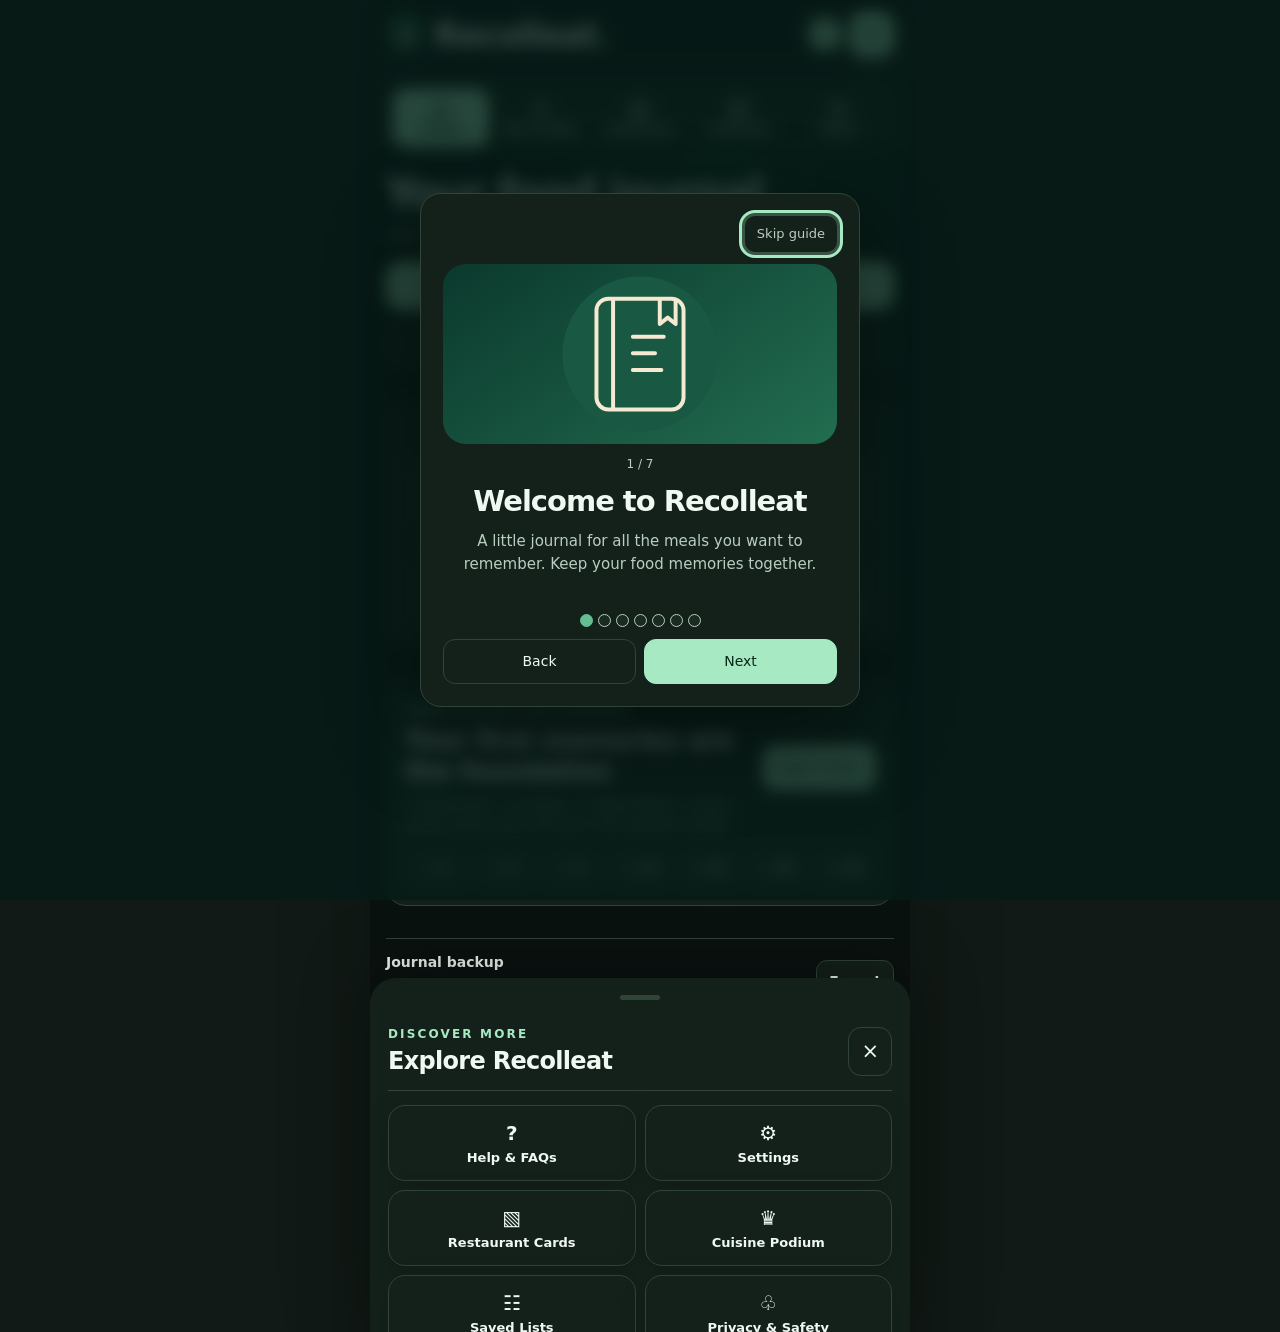
==== commit 3c6da57d: "Add files via upload" ====
--- a/index.html
+++ b/index.html
@@ -5,7 +5,7 @@
 <meta charset="utf-8"/>
 <meta content="width=device-width,initial-scale=1,viewport-fit=cover" name="viewport"/>
 <title>Recolleat · Your Food Journal</title>
-<meta name="recolleat-build" content="3.5"/>
+<meta name="recolleat-build" content="3.8"/>
 <script>try{if(localStorage.getItem("recolleat-opened-v43"))document.documentElement.classList.add("recolleat-returning")}catch(e){}</script>
 <script>/* Use extra bottom clearance only when the hosting platform inserts its own banner. */
 if (location.hostname === 'tiiny.site' || location.hostname.endsWith('.tiiny.site')) {
@@ -23,21 +23,21 @@
  }
 } catch (error) { /* Journal remains available with local system fonts. */ }
 </script>
-<link rel="stylesheet" href="./recolleat-v3-5.css"/>
-<link href="./manifest.webmanifest?v=3.5" rel="manifest"/><link rel="apple-touch-icon" sizes="180x180" href="./apple-touch-icon.png"/><meta name="apple-mobile-web-app-capable" content="yes"/><meta name="apple-mobile-web-app-status-bar-style" content="default"/><meta name="apple-mobile-web-app-title" content="Recolleat"/><meta content="#0b5b37" name="theme-color"/>
-</head>
+<link rel="stylesheet" href="./recolleat-v3-9.css"/>
+<link href="./manifest.webmanifest?v=3.9" rel="manifest"/><link rel="apple-touch-icon" sizes="180x180" href="./apple-touch-icon.png?v=3.9"/><meta name="apple-mobile-web-app-capable" content="yes"/><meta name="apple-mobile-web-app-status-bar-style" content="default"/><meta name="apple-mobile-web-app-title" content="Recolleat"/><meta content="#0b5b37" name="theme-color"/>
+<link rel="icon" type="image/png" href="./icon-192.png?v=3.9"/></head>
 <body>
 <div id="recolleatSplash" class="recolleat-splash" role="status" aria-live="polite" aria-label="Opening Recolleat">
   <div class="splash-sky" aria-hidden="true"><span class="sky-beam"></span><span class="cloud cloud-left"></span><span class="cloud cloud-right"></span><span class="cloud cloud-back"></span><span class="cloud cloud-foreground"></span><span class="cloud cloud-high"></span></div>
   <div class="splash-center" aria-hidden="true"><div class="splash-thought"><span class="thought-dot first"></span><span class="thought-dot second"></span><svg viewBox="0 0 112 112" class="thought-utensils" aria-hidden="true"><path d="M42 25v29m-8-29v29m16-29v29m-16 0c0 8 16 8 16 0m-8 0v31M69 25v62m0-62c12 13 14 31 0 31" stroke="currentColor" stroke-width="7" fill="none" stroke-linecap="round"/></svg></div></div>
-  <div class="splash-brand" aria-hidden="true"><span class="splash-brand-mark"><svg viewBox="0 0 48 48"><path d="M24 5.5c-10.7 0-18.5 7.9-18.5 18.4 0 5.7 2.7 10.5 6.9 13.9L11 44l8.3-4.1c1.5.4 3 .6 4.7.6 10.6 0 18.5-7.7 18.5-17.9 0-10-7.9-17.1-18.5-17.1Z" fill="none" stroke="currentColor" stroke-width="2.6"/><path d="M20 14v10.2m-3.2-10.2v10.2m6.4-10.2v10.2m-6.4 0c0 3.1 6.4 3.1 6.4 0m-3.2 0V34m7-20v20m0-20c5.4 5 6 10.8 0 11.4" stroke="currentColor" stroke-width="2.3" stroke-linecap="round" fill="none"/></svg></span><strong>Recolleat</strong></div>
+  <div class="splash-brand" aria-hidden="true"><span class="splash-brand-mark"><img class="reco48-brand-img" src="./icon-192.png?v=3.9" alt=""/></span><strong>Recolleat</strong></div>
   <button id="splashSkip" type="button" class="splash-skip">Skip intro</button>
 </div>
 <a class="recolleat-skip-link" href="#mainJournalContent">Skip to journal content</a>
 <div class="app">
 <aside aria-label="Recolleat navigation" class="app-sidebar" id="appSidebar">
 <div class="sidebar-top">
-<span class="sidebar-brand" title="Recolleat">R<span>.</span></span>
+<span class="sidebar-brand" title="Recolleat"><img class="reco48-brand-img" src="./icon-192.png?v=3.9" alt="Recolleat"/></span>
 <span class="sidebar-brand-name">RECOLLEAT</span>
 <button aria-label="Collapse sidebar" class="sidebar-toggle" id="sidebarToggle" title="Collapse sidebar" type="button">‹</button>
 </div>
@@ -53,7 +53,7 @@
 <button data-view="dishes" title="Dishes" type="button"><span aria-hidden="true" class="sidebar-icon"><svg viewbox="0 0 24 24"><path d="M5 3c14 0 14 18 0 18M19 3C5 3 5 21 19 21M8 6h8M8 18h8M6 12h12"></path></svg></span><span class="sidebar-text">Dishes</span></button>
 <button data-view="lists" title="Lists" type="button"><span aria-hidden="true" class="sidebar-icon"><svg viewbox="0 0 24 24"><path d="M8 6h13M8 12h13M8 18h13"></path><path d="M3 6h.01M3 12h.01M3 18h.01"></path></svg></span><span class="sidebar-text">My Lists</span></button>
 <button data-view="visits" title="Visit history" type="button"><span aria-hidden="true" class="sidebar-icon"><svg viewbox="0 0 24 24"><circle cx="12" cy="12" r="9"></circle><path d="M12 7v5l4 2"></path></svg></span><span class="sidebar-text">Visit Timeline</span></button>
-<button data-view="profile" title="Profile" type="button"><span aria-hidden="true" class="sidebar-icon"><svg viewbox="0 0 24 24"><circle cx="12" cy="8" r="4"></circle><path d="M4.5 21v-2.3c0-3.2 3-5.7 7.5-5.7s7.5 2.5 7.5 5.7V21"></path></svg></span><span class="sidebar-text">My Profile</span></button>
+<button data-view="profile" title="Profile" type="button"><span aria-hidden="true" class="sidebar-icon"><svg viewbox="0 0 24 24"><circle cx="12" cy="8" r="4"></circle><path d="M4.5 21v-2.3c0-3.2 3-8.7 7.5-5.7s7.5 2.5 7.5 5.7V21"></path></svg></span><span class="sidebar-text">My Profile</span></button>
 </nav>
 <div class="sidebar-bottom"><span class="sidebar-bottom-mark">✦</span><span class="sidebar-text">A living record of good taste.</span></div>
 </aside>
@@ -61,7 +61,7 @@
 <div class="workspace"><div id="storageCritical" class="v42-storage-warning" role="alert" hidden><strong>Journal storage unavailable.</strong> Nothing you add can be saved in this browser right now. Check site storage permissions or use the original site address. Do not import a backup here.</div>
 <div class="mobile-top-stack">
 <header>
-<div class="header-brand"><button aria-label="Go to Home" id="mobileSidebarBtn" title="Go to Grand List" type="button">⌂</button><span class="recolleat-mark" aria-hidden="true"><svg viewBox="0 0 48 48" aria-hidden="true" focusable="false"><path d="M24 5.5c-10.7 0-18.5 7.9-18.5 18.4 0 5.7 2.7 10.5 6.9 13.9L11 44l8.3-4.1c1.5.4 3 .6 4.7.6 10.6 0 18.5-7.7 18.5-17.9 0-10-7.9-17.1-18.5-17.1Z" fill="none" stroke="currentColor" stroke-width="2.5" stroke-linejoin="round"/><circle cx="24" cy="23" r="14" fill="none" stroke="currentColor" stroke-width="1.15" opacity=".65"/><path d="M20 14v10.2m-3.2-10.2v10.2m6.4-10.2v10.2m-6.4 0c0 3.1 6.4 3.1 6.4 0m-3.2 0V34m7-20v20m0-20c5.4 5 6 10.8 0 11.4" stroke="currentColor" stroke-width="2.25" stroke-linecap="round" fill="none"/></svg></span><div><div class="workspace-eyebrow">YOUR PERSONAL FOOD ARCHIVE</div><h1>Recolleat<span class="brand-dot">.</span></h1><p>Every great meal deserves to be remembered.</p></div></div>
+<div class="header-brand"><button aria-label="Go to Home" id="mobileSidebarBtn" title="Go to Grand List" type="button">⌂</button><span class="recolleat-mark" aria-hidden="true"><img class="reco48-brand-img" src="./icon-192.png?v=3.9" alt=""/></span><div><div class="workspace-eyebrow">YOUR PERSONAL FOOD ARCHIVE</div><h1>Recolleat<span class="brand-dot">.</span></h1><p>Every great meal deserves to be remembered.</p></div></div>
 <div class="header-actions">
 <button aria-label="Open My Profile" class="header-profile-trigger" data-view="profile" title="Open My Profile" type="button"><span class="header-avatar" id="headerProfileAvatar">R</span><span id="headerProfileName">My profile</span></button>
 <span class="local-pill">Private &amp; local</span>
@@ -95,7 +95,7 @@
 </header>
 
 </div>
-<nav aria-label="Main navigation" class="mobile-bottom-nav" id="mobileBottomNav"><button aria-label="Home" class="active" data-mobile-view="home" type="button"><svg aria-hidden="true" class="m-nav-svg" fill="none" stroke="currentColor" stroke-linecap="round" stroke-linejoin="round" stroke-width="1.85" viewbox="0 0 24 24"><path d="m3 10 9-7 9 7v10a1 1 0 0 1-1 1h-5v-7H9v7H4a1 1 0 0 1-1-1z"></path></svg><span class="m-nav-label">Home</span></button><button aria-label="Places" data-mobile-view="map" type="button"><svg aria-hidden="true" class="m-nav-svg" fill="none" stroke="currentColor" stroke-linecap="round" stroke-linejoin="round" stroke-width="1.85" viewbox="0 0 24 24"><path d="M20 10c0 5-8 12-8 12S4 15 4 10a8 8 0 1 1 16 0Z"></path><circle cx="12" cy="10" r="2.5"></circle></svg><span class="m-nav-label">Places</span></button><button aria-label="Collection" data-mobile-view="table" type="button"><svg aria-hidden="true" class="m-nav-svg" fill="none" stroke="currentColor" stroke-linecap="round" stroke-linejoin="round" stroke-width="1.85" viewbox="0 0 24 24"><rect x="3" y="4" width="18" height="16" rx="2"></rect><path d="M7 9h10M7 13h10M7 17h6"></path></svg><span class="m-nav-label">Collection</span></button><button aria-label="Calendar" data-mobile-view="visits" type="button"><svg aria-hidden="true" class="m-nav-svg" fill="none" stroke="currentColor" stroke-linecap="round" stroke-linejoin="round" stroke-width="1.85" viewBox="0 0 24 24"><rect x="3" y="5" width="18" height="16" rx="2"/><path d="M7 3v4M17 3v4M3 10h18M8 14h3M8 17h4"/></svg><span class="m-nav-label">Calendar</span></button><button aria-label="More" id="mobileMoreBtn" type="button" aria-expanded="false" aria-controls="mobileMoreSheet"><svg aria-hidden="true" class="m-nav-svg" fill="none" stroke="currentColor" stroke-linecap="round" stroke-linejoin="round" stroke-width="1.85" viewbox="0 0 24 24"><path d="M3 6h18M3 12h18M3 18h18"></path></svg><span class="m-nav-label">More</span></button></nav>
+<nav aria-label="Main navigation" class="mobile-bottom-nav" id="mobileBottomNav"><button aria-label="Home" class="active" data-mobile-view="home" type="button"><svg aria-hidden="true" class="m-nav-svg" fill="none" stroke="currentColor" stroke-linecap="round" stroke-linejoin="round" stroke-width="1.85" viewbox="0 0 24 24"><path d="m3 10 9-7 9 7v10a1 1 0 0 1-1 1h-5v-7H9v7H4a1 1 0 0 1-1-1z"></path></svg><span class="m-nav-label">Home</span></button><button aria-label="My Profile" data-mobile-view="profile" type="button"><svg aria-hidden="true" class="m-nav-svg" fill="none" stroke="currentColor" stroke-linecap="round" stroke-linejoin="round" stroke-width="1.85" viewBox="0 0 24 24"><circle cx="12" cy="8" r="4"/><path d="M4.5 21v-2.3a7.5 7.5 0 0 1 15 0V21"/></svg><span class="m-nav-label">My Profile</span></button><button aria-label="Collection" data-mobile-view="table" type="button"><svg aria-hidden="true" class="m-nav-svg" fill="none" stroke="currentColor" stroke-linecap="round" stroke-linejoin="round" stroke-width="1.85" viewbox="0 0 24 24"><rect x="3" y="4" width="18" height="16" rx="2"></rect><path d="M7 9h10M7 13h10M7 17h6"></path></svg><span class="m-nav-label">Collection</span></button><button aria-label="Calendar" data-mobile-view="visits" type="button"><svg aria-hidden="true" class="m-nav-svg" fill="none" stroke="currentColor" stroke-linecap="round" stroke-linejoin="round" stroke-width="1.85" viewBox="0 0 24 24"><rect x="3" y="5" width="18" height="16" rx="2"/><path d="M7 3v4M17 3v4M3 10h18M8 14h3M8 17h4"/></svg><span class="m-nav-label">Calendar</span></button><button aria-label="More" id="mobileMoreBtn" type="button" aria-expanded="false" aria-controls="mobileMoreSheet"><svg aria-hidden="true" class="m-nav-svg" fill="none" stroke="currentColor" stroke-linecap="round" stroke-linejoin="round" stroke-width="1.85" viewbox="0 0 24 24"><path d="M3 6h18M3 12h18M3 18h18"></path></svg><span class="m-nav-label">More</span></button></nav>
 
 <section class="mobile-intro" id="mobileIntro"><div><span class="mobile-eyebrow">YOUR PERSONAL FOOD JOURNAL</span><h2 id="mobileSectionTitle">The Collection</h2><p id="mobileSectionSubtitle">Your restaurants, ranked your way.</p></div><div style="display:flex;align-items:flex-end;flex-direction:column;gap:5px"><span class="mobile-collection-badge" id="mobileCurrentCount">0 saved</span></div></section>
 
@@ -110,8 +110,8 @@
   <section class="reco-hub-glance" aria-labelledby="recoGlanceTitle"><h3 id="recoGlanceTitle">At a glance</h3><div class="profile-stats-grid" id="profileStats"></div></section>
   <div id="recoJourney" class="reco-journey" aria-live="polite"></div>
   <details class="reco-home-memories"><summary>Meals worth remembering <span>See your memories</span></summary><div id="recoMemoryFeed" class="reco-memory-feed" aria-label="Your food memories"></div></details>
-  <details class="reco-year-wrap" id="recoYearWrap"><summary>My year in food</summary><div class="reco-year-wrap-body"><label>Year <select id="recoYearSelect" aria-label="Yearly Wrapped year"></select></label><div id="recoYearContent" aria-live="polite"></div></div></details>
-  <div class="reco-pulse-bottom"><details class="reco-pulse-feature" id="recoPulseFeature"></details><div class="reco-pulse-recent"><span>LOG AGAIN · LAST 20 DAYS</span><div id="recoPulseRecent"></div></div></div>
+  <details class="reco-year-wrap" id="recoYearWrap" hidden><summary>Annual Recolleat Wrapped</summary><div class="reco-year-wrap-body"><label hidden>Year <select id="recoYearSelect" aria-label="Yearly Wrapped year"></select></label><div id="recoYearContent" aria-live="polite"></div></div></details>
+  <section class="reco50-backup" id="reco50Backup"><div><b>Journal backup</b><small id="reco50BackupStatus">Checking…</small></div><button type="button" id="reco50Export">Export</button></section><div class="reco-pulse-bottom"><details class="reco-pulse-feature" id="recoPulseFeature"></details><div class="reco-pulse-recent" hidden><span>LOG AGAIN · LAST 20 DAYS</span><div id="recoPulseRecent"></div></div></div>
   <div class="reco-theme-home" id="recoThemeHome" aria-label="Next colour unlock goal"><div class="reco-theme-home-head"><div><span class="reco-theme-home-kicker">YOUR NEXT COLOUR</span><strong id="recoThemeHomeTitle">Plum &amp; Champagne</strong><small id="recoThemeHomeDescription">Log 10 restaurants to unlock a new look.</small></div><button type="button" id="recoThemeHomeOpen">Explore themes</button></div><div class="reco-theme-home-track"><div id="recoThemeHomeFill"></div></div></div>
   <div class="reco-pulse-backup" id="recoPulseBackup" hidden><span id="recoPulseBackupText"></span><button type="button" id="recoPulseExport">Export backup</button></div>
 </section>
@@ -254,7 +254,7 @@
 <h2 class="cuisine-internal-heading">Cuisine Rankings</h2>
 <p>Ranked after three restaurants. Tap a cuisine to open its passport.</p>
 </div>
-<div class="reco-31-cuisine-mode" role="group" aria-label="Cuisine ranking method"><button id="cuisineModeMedian" type="button" data-cuisine-mode="median" aria-pressed="true">Median</button><button id="cuisineModeMean" type="button" data-cuisine-mode="mean" aria-pressed="false">Mean</button></div>
+<p class="field-hint">Ranked by mean restaurant position.</p>
 </div>
 <div class="cuisine-podium" id="cuisinePodium"></div>
 <h3 class="cuisine-section-title">Qualified cuisines</h3>
@@ -378,7 +378,7 @@
   </section>
 </section>
 <section class="palate-tab-panel" id="dnaPanelStamps" role="tabpanel" aria-labelledby="dnaTabStamps" data-dna-panel="stamps" hidden>
-  <section class="feature-panel"><div class="passport-summary"><div><span class="feature-kicker">RECOLLEAT / ACHIEVEMENTS</span><h3>Culinary Stamps</h3><p class="feature-muted">Eight collectible achievement families, each with ten levels. These milestones still use your wider restaurant collection, not the dish-only Palate Code.</p><div class="passport-meta-strip"><span class="passport-meta-chip">8 stamp families</span><span class="passport-meta-chip">10 levels each</span><span class="passport-meta-chip">Your private collection</span></div></div><div class="feature-mark">✦</div></div><div class="passport-achievement-grid" id="culinaryPassport"></div></section>
+  <section class="feature-panel"><div class="passport-summary"><div><span class="feature-kicker">RECOLLEAT / ACHIEVEMENTS</span><h3>Culinary Stamps</h3><p class="feature-muted">Eight collectible achievement families, each with ten levels. These milestones still use your wider restaurant collection, not the dish-only Palate Code.</p></div><div class="feature-mark">✦</div></div><div class="passport-achievement-grid" id="culinaryPassport"></div></section>
 </section>
 </section>
 <section class="list-view" id="listView">
@@ -421,7 +421,7 @@
 </div>
 
 <details class="calendar-spend-details"><summary>Your spending trend <small>Last 12 months · personally paid</small></summary><div class="spend-chart" id="spendChart"></div></details>
-<div class="reco-finance-card" id="recoFinance" aria-label="Your annual meal and payment insights"><div class="reco-finance-title"><h3>Your spending, clearly separated</h3><label>Year <select id="recoFinanceYear" aria-label="Year for financial insights"></select></label></div><div id="recoFinanceContent"></div></div>
+<div hidden class="reco-finance-card" id="recoFinance" aria-label="Your annual meal and payment insights"><div class="reco-finance-title"><h3>Your spending, clearly separated</h3><label>Year <select id="recoFinanceYear" aria-label="Year for financial insights"></select></label></div><div id="recoFinanceContent"></div></div>
 </aside>
 </div>
 <section class="visit-panel wrapped-only-panel" id="wrappedStoryPanel" aria-label="Monthly Wrapped story"><div class="monthly-wrapped" id="wrappedReport"></div><div class="reco-wrapped-restaurants"><h3>Restaurants visited this month</h3><div class="month-restaurants" id="monthRestaurants"></div></div></section>
@@ -434,22 +434,22 @@
 </section></details>
 </section>
 <section aria-label="My profile" class="profile-page" id="profileView" style="display:none">
-<div class="profile-eyebrow">01 / YOUR SPACE · LOCAL PROFILE</div>
-<div class="profile-intro"><div><h2>Make it yours<span>.</span></h2><p>Your own corner of Recolleat. A personal food journal you can build at your own pace.</p></div><span class="profile-private-label">PRIVATE ON THIS DEVICE</span></div>
+
+<div class="profile-intro"><div><h2>My Profile</h2><p>Your own corner of Recolleat. A personal food journal you can build at your own pace.</p></div><span class="profile-private-label">PRIVATE ON THIS DEVICE</span></div>
 <div class="profile-layout">
 <div class="profile-identity-card">
-<div class="profile-identity-art"><div class="profile-orbit profile-orbit-one"></div><div class="profile-orbit profile-orbit-two"></div><div aria-label="Your profile photo" class="profile-identity-avatar" id="profileBigAvatar" role="img">R</div><div class="profile-art-tag">PERSONAL ARCHIVE / 001</div></div>
-<div class="profile-identity-content"><div class="profile-membership">THE COLLECTOR</div><h3 id="profileDisplayName">Your name</h3><p>Curating moments, meals and memories.</p><div class="profile-location-tag">● Local profile · Not publicly visible</div></div>
-</div>
-<details class="profile-edit-card"><summary>Edit profile picture and username <span aria-hidden="true">⌄</span></summary>
+<div class="profile-identity-art"><div aria-label="Your profile photo" class="profile-identity-avatar" id="profileBigAvatar" role="img">R</div><div class="profile-art-tag"></div></div>
+<div class="profile-identity-content"><div class="profile-membership">YOUR JOURNAL</div><h3 id="profileDisplayName">Your name</h3><div class="reco49-profile-metrics"><div><b id="reco49Palate">????</b><small>Palate Code</small></div></div><div class="profile-location-tag" id="reco49Visibility">Local profile · Private on this device</div><button type="button" id="reco49FriendsLink" hidden>Open Friends</button></div>
+</div>
+</div><div class="reco49-profile-tabs" role="tablist" aria-label="Profile sections"><button type="button" role="tab" aria-selected="true" id="reco49TabAccount" aria-controls="reco49AccountSection" data-reco49-profile="account">Account</button><button type="button" role="tab" aria-selected="false" id="reco49TabPalate" aria-controls="profilePersonaHome" data-reco49-profile="palate">Palate Code</button><button type="button" role="tab" aria-selected="false" id="reco49TabStamps" aria-controls="profileStampsHome" data-reco49-profile="stamps">Achievements</button></div><div id="reco49AccountSection" role="tabpanel" aria-labelledby="reco49TabAccount"><button class="reco49-guide-link" type="button" id="reco49Replay">Explore the app guide</button><details class="profile-edit-card"><summary>Edit profile picture and username <span aria-hidden="true">⌄</span></summary>
 <div class="profile-section-heading"><div><div class="profile-kicker">PERSONAL DETAILS</div><h3>Edit profile</h3></div><span class="profile-number">01—02</span></div>
 <form autocomplete="off" id="profileForm"><label class="profile-field-label" for="profileUsername">Username</label><input id="profileUsername" maxlength="30" placeholder="e.g. The Hungry Archivist" required="" type="text"/><div class="profile-hint">Up to 30 characters. This is your display name, not an online account.</div>
 <label class="profile-field-label" for="profilePhotoInput">Profile picture</label><div class="profile-photo-actions"><div class="profile-edit-avatar" id="profileEditAvatar">R</div><div class="profile-photo-buttons"><label class="profile-upload-label" for="profilePhotoInput">Upload picture</label><button id="profileRemovePhoto" type="button">Remove picture</button></div></div><input accept="image/png,image/jpeg,image/webp,image/gif" hidden="" id="profilePhotoInput" type="file"/><p class="profile-hint">Images are resized and stored in this browser. Export a backup to keep a copy.</p>
-<div class="profile-save-row"><button class="primary" type="submit">Save profile</button><span aria-live="polite" id="profileSaveStatus" role="status"></span></div></form>
+<label class="profile-field-label" for="reco50Banner">Profile banner</label><select id="reco50Banner"></select><div class="reco50-banner-previews" id="reco50BannerPreviews"></div><div class="profile-save-row"><button class="primary" type="submit">Save profile</button><span aria-live="polite" id="profileSaveStatus" role="status"></span></div></form>
 </details>
 </div>
-<section class="profile-feature-panel" id="profilePersonaHome" aria-label="Your Palate Code"><div class="profile-feature-title"><span>THE FOOD THAT MAKES YOU</span><h3>Your Palate Identity</h3></div></section>
-<details class="profile-stamps-feature" id="profileStampsHome"><summary><span><b>Culinary Stamps</b><small>Eight achievement collections · tap to explore</small></span><span aria-hidden="true">⌄</span></summary></details>
+<section hidden class="profile-feature-panel" id="profilePersonaHome" role="tabpanel" aria-labelledby="reco49TabPalate" aria-label="Your Palate Code"><div class="profile-feature-title"><span>THE FOOD THAT MAKES YOU</span><h3>Your Palate Identity</h3></div></section>
+<section hidden class="profile-stamps-feature" id="profileStampsHome" role="tabpanel" aria-labelledby="reco49TabStamps" aria-label="Achievements"></section>
 
 <div class="profile-roadmap"><span class="profile-roadmap-label">WHAT COMES NEXT</span><div><h3>Built for a future community.</h3><p>User accounts, sharing and matching restaurants across collections are planned, not active. Everything here currently stays on this device.</p></div><span class="profile-roadmap-mark">↗</span></div>
 </section>
@@ -488,7 +488,7 @@
 </section>
 
  <section id="privacyView" class="privacy-page" aria-label="Privacy and Safety" style="display:none">
-  <div class="privacy-hero"><span class="privacy-eyebrow">RECOLLEAT / PRIVACY BY DESIGN</span><h2>Privacy &amp; Safety</h2><p>What stays on your device, when a connection is made, and how to protect your collection.</p><p class="legal-updated">Last updated: 23 November 2026</p></div>
+  <div class="privacy-hero"><span class="privacy-eyebrow">RECOLLEAT / PRIVACY BY DESIGN</span><h2>Privacy &amp; Safety</h2><p>What stays on your device, when a connection is made, and how to protect your collection.</p><p class="legal-updated">Last updated: 26 November 2026</p></div>
   <div class="privacy-grid">
     <article class="privacy-panel"><h3>Your journal is local by default</h3><p>Restaurant records, reviews, scores, dishes, dates, places, photographs, spending, lists and recovery snapshots are stored in this browser's IndexedDB database. Profile details, drafts, preferences and backup reminders are also stored in browser local storage. This edition has no Recolleat login, cloud account, automatic synchronisation, public feed or advertising system.</p><p>Recolleat's application code does not intentionally transmit your journal, receipt image, uploaded photos or personal spending to our servers. Internet access to load the application still exposes technical connection data to the hosting infrastructure.</p></article>
     <article class="privacy-panel"><h3>Operator and contact details — publication incomplete</h3><p><strong>Service name:</strong> Recolleat. <strong>Contact email:</strong> <a href="mailto:recolleat.paramount107@passmail.net">recolleat.paramount107@passmail.net</a>. <strong>Legal operator's full name and any legally required establishment address:</strong> not yet supplied. These details still require verification and publication where applicable. The <a href="https://docs.google.com/forms/d/e/1FAIpQLSc80f1pmRXgORQmy2X1wp_xggGetlXv198ZbsZZzsvX1XhyzA/viewform?usp=publish-editor" target="_blank" rel="noopener noreferrer">optional feedback form</a> is hosted by Google and is not a substitute for a legal contact address.</p><p>If the operator is a data controller for hosting records or other processing, the controller identity and a working privacy contact must be stated here before publication. No operator identity has been invented.</p></article>
@@ -504,11 +504,12 @@
     <div class="privacy-actions"><button type="button" class="primary" id="privacyExport">Export my journal</button><button type="button" id="privacyErase" class="danger-outline">Erase this device's Recolleat journal</button></div>
     <p class="privacy-status" id="privacyStatus" role="status" aria-live="polite"></p>
   </div>
-  <details class="reco-legal-details"><summary>Logging, scoring, presentation and archived categories</summary><div><p>Recolleat records a restaurant and visit together when you use Add. A food rating is required for completed Quick Log entries. Optional dish names, dish scores, photographs and a meal value (the value of food and drink attributable to you, not the whole table) are stored locally. The “Someone paid for my meal” choice records that you personally paid £0; otherwise personal payment is entered separately and may be unknown. This is an estimate, not a bank-verified transaction. Older visit entries with distinct personal-payment amounts are retained unless their meal value or payment status is changed.</p><p>Scoring weights and the cuisine ranking method (mean or median grand-list position) are saved in local preferences and included in new exported backups. Both options calculate on the device and are applied to displayed restaurant or cuisine rankings, respectively. Changing them recalculates displayed rankings but does not rewrite original food, value or service ratings. Older dish category information remains in existing records and backups for compatibility even though category books and category-entry controls are hidden. Graph data is not separately uploaded.</p><p>Photographs selected while adding a visit or dish are processed on-device into journal media and may be included in exported backups. The More navigation also displays any locally saved profile picture; it does not upload that picture. The updated workflows do not introduce accounts, cloud synchronisation or automatic external image uploads.</p></div></details>
-<div class="privacy-notes"><h3>Legal information</h3><p>Read the <button type="button" class="legal-text-link" id="privacyTermsLink">Terms of Use</button>, or open the <a href="./privacy.html">standalone Privacy &amp; Safety notice</a>. This is an accurate description of the reviewed local-first client application, not a certification of the host's configuration or worldwide regulatory compliance.</p><p class="privacy-about">Recolleat · Draft legal notices pending operator verification · 23 November 2026</p></div>
+  <details class="reco-legal-details"><summary>Logging, scoring, presentation and archived categories</summary><div><p>Recolleat records a restaurant and visit together when you use Add. A food rating is required for completed Quick Log entries. Optional dish names, dish scores, photographs and a meal value (the value of food and drink attributable to you, not the whole table) are stored locally. The “Someone paid for my meal” choice records that you personally paid £0; otherwise personal payment is entered separately and may be unknown. This is an estimate, not a bank-verified transaction. Older visit entries with distinct personal-payment amounts are retained unless their meal value or payment status is changed.</p><p>Scoring weights and the cuisine ranking method (mean or median grand-list position) are saved in local preferences and included in new exported backups. Both options calculate on the device and are applied to displayed restaurant or cuisine rankings, respectively. Changing them recalculates displayed rankings but does not rewrite original food, value or service ratings. Older dish category information remains in existing records and backups for compatibility even though category books and category-entry controls are hidden. Graph data is not separately uploaded.</p><p>Photographs selected while adding a visit or dish are processed on-device into journal media and may be included in exported backups. My Profile displays any locally saved profile picture; it does not upload that picture. The updated workflows do not introduce accounts, cloud synchronisation or automatic external image uploads.</p></div></details>
+<details class="reco-legal-details"><summary>Private journal, backups and profile customisation</summary><div><p>For privacy, the journal, visit history, photographs, wishlist, restaurant groups, list membership and ranking preferences are stored in your browser rather than synchronised to a Recolleat account. The local display name, picture and unlocked banner selection also stay on this device. The banner illustrations are bundled with the application; they do not request external images. Unvisited wishlist items are not included in visited-restaurant rankings. A restaurant's optional visit-mean food score uses only recorded rated visits, not an assumed rating for each visit; group ratings average the saved branch scores. The annual recap is calculated locally.</p><p>You are responsible for exporting and keeping independent backups. A backup indicator records when an export was prepared and detects some subsequent changes; it cannot verify that the download was saved, intact or safely retained. An undo action for the most recent restaurant deletion is available during the current page session; it is not a permanent backup. Recovery snapshots are also local. Exports include private data, including local profile and wishlist, and are not encrypted by Recolleat. Keep them somewhere secure. A device loss, cleared site data, browser storage eviction or change of website origin can make local data inaccessible. Recolleat aims to support reliable export, import and recovery but cannot guarantee browser storage availability or restore a journal that it does not possess.</p></div></details>
+<div class="privacy-notes"><h3>Legal information</h3><p>Read the <button type="button" class="legal-text-link" id="privacyTermsLink">Terms of Use</button>, or open the <a href="./privacy.html">standalone Privacy &amp; Safety notice</a>. This is an accurate description of the reviewed local-first client application, not a certification of the host's configuration or worldwide regulatory compliance.</p><p class="privacy-about">Recolleat · Draft legal notices pending operator verification · 26 November 2026</p></div>
  </section>
  <section id="termsView" class="privacy-page" aria-label="Terms of Use" style="display:none">
-  <div class="privacy-hero"><span class="privacy-eyebrow">RECOLLEAT / TERMS</span><h2>Terms of Use</h2><p>Conditions for using the current free, local-first Recolleat journal.</p><p class="legal-updated">Last updated: 23 November 2026 · Build 3.4</p></div>
+  <div class="privacy-hero"><span class="privacy-eyebrow">RECOLLEAT / TERMS</span><h2>Terms of Use</h2><p>Conditions for using the current free, local-first Recolleat journal.</p><p class="legal-updated">Last updated: 26 November 2026 · Build 3.9</p></div>
   <div class="privacy-panel"><h3>Publisher details — verification required</h3><p>Recolleat is the name of this service. <strong>Contact email:</strong> <a href="mailto:recolleat.paramount107@passmail.net">recolleat.paramount107@passmail.net</a>. The legal operator's name and any legally required establishment address have <strong>not</strong> yet been provided and must be completed where applicable before public launch. The external feedback form is not a legal contact channel. Nothing in these terms removes your mandatory consumer or data protection rights.</p></div>
   <details class="reco-legal-details" open><summary>1. Service and availability</summary><div><p>Recolleat is currently a free personal food journal for recording restaurants, dishes, photographs, visits, ratings and spending. It is supplied without a subscription or purchases in this build. It works locally in a compatible browser, with offline functionality subject to installation, storage availability and the browser's settings. There is no Recolleat account, automatic cloud backup or cross-device synchronisation.</p><p>Features, design and compatibility may change. Material changes should be disclosed clearly and not be used to override rights already established by applicable law. We cannot promise uninterrupted access or that browser-managed storage will never be lost.</p></div></details>
   <details class="reco-legal-details"><summary>2. Your content and permission to use the app</summary><div><p>You retain any rights you have in photographs, notes and other content you add. Recolleat does not claim ownership of your journal entries. You are responsible for content you choose to record and for having permission to use any third-party images or personal information you add.</p><p>You may use this release for your own lawful personal journaling. Do not interfere with its operation, attempt unauthorised access to hosting systems or redistribute the application code in breach of applicable intellectual property rights. Names of restaurants and third-party brands remain the property of their respective owners where applicable.</p></div></details>
@@ -517,8 +518,9 @@
   <details class="reco-legal-details"><summary>5. Third-party services and privacy</summary><div><p>The application is hosted online, and visiting it involves technical exchanges with the hosting service. Optional Google Fonts connections occur only when enabled. External feedback forms and any links you elect to open are controlled by third parties. Their terms and privacy notices may apply. Read <button type="button" class="legal-text-link" id="termsPrivacyLink">Privacy &amp; Safety</button> for details about local storage and your choices.</p></div></details>
   <details class="reco-legal-details"><summary>6. Legal rights and liability</summary><div><p>Nothing in these terms excludes or limits liability where doing so would be unlawful, including liability for death or personal injury caused by negligence, fraud or fraudulent misrepresentation, or rights and remedies that cannot legally be excluded. If consumer-protection law applies, your statutory rights remain unaffected.</p><p>The app is a free personal journaling tool; you should independently check any important data and preserve backups. Any limitations of responsibility must be interpreted subject to applicable law and a fair balance of consumer rights, not as a blanket waiver of claims.</p></div></details>
   <details class="reco-legal-details"><summary>7. Changes, disputes and applicable law</summary><div><p>The release and notice date are shown above. Changes to the service and these terms will be published with updated dates; materially adverse changes should receive clear notice and must respect mandatory consumer protections. For a United Kingdom-based operator, English law may be intended to govern, but mandatory rights in the country where a consumer lives are not displaced where applicable. The operator's status and address must be verified before any contractual jurisdiction wording is finalised.</p><p>For general enquiries or complaints, contact <a href="mailto:recolleat.paramount107@passmail.net">recolleat.paramount107@passmail.net</a>. The operator must maintain an effective complaints process and complete any remaining legally required identity disclosures. The <a href="https://ico.org.uk/make-a-complaint/" target="_blank" rel="noopener noreferrer">Information Commissioner's Office</a> handles eligible data protection complaints; it is not a general consumer-contract dispute service.</p></div></details>
-  <details class="reco-legal-details"><summary>Meal values and configurable scoring</summary><div><p>The simplified Meal value field is the value of food and drink attributable to the user, not the whole table’s bill. If the user marks that someone paid for the meal, Recolleat records no personal spending for that meal. Values and derived financial summaries are self-reported and should not be treated as accounting or payment records.</p><p>Location photos can be selected locally or copied from outside sources. The Google Images shortcut opens an external search; you remain responsible for selecting images you have permission to use, particularly if you share or publicly publish them. Recolleat does not provide an image licence or automatically download Google Images results.</p><p>Ranking weights can be changed globally in Settings; this changes rankings and comparisons without changing the stored original ratings. Previous dish-category information is retained for compatibility even when category books are not visible.</p></div></details><div class="privacy-notes"><p><button type="button" class="legal-text-link" id="termsPrivacyBottom">Return to Privacy &amp; Safety</button> · <a href="./terms.html">Open standalone Terms of Use</a></p><p class="privacy-about">Recolleat · Draft legal notices pending operator verification · 23 November 2026</p></div>
- </section>
+  <details class="reco-legal-details"><summary>Meal values and configurable scoring</summary><div><p>The simplified Meal value field is the value of food and drink attributable to the user, not the whole table’s bill. If the user marks that someone paid for the meal, Recolleat records no personal spending for that meal. Values and derived financial summaries are self-reported and should not be treated as accounting or payment records.</p><p>Location photos can be selected locally or copied from outside sources. The Google Images shortcut opens an external search; you remain responsible for selecting images you have permission to use, particularly if you share or publicly publish them. Recolleat does not provide an image licence or automatically download Google Images results.</p><p>Ranking weights can be changed globally in Settings; this changes rankings and comparisons without changing the stored original ratings. Previous dish-category information is retained for compatibility even when category books are not visible.</p></div></details><div class="privacy-notes"><p><button type="button" class="legal-text-link" id="termsPrivacyBottom">Return to Privacy &amp; Safety</button> · <a href="./terms.html">Open standalone Terms of Use</a></p><p class="privacy-about">Recolleat · Draft legal notices pending operator verification · 26 November 2026</p></div>
+ <details class="reco-legal-details"><summary>Private journal, scoring and seasonal features</summary><div><p>The personal journal is local-first; you are responsible for preserving independent copies of your data and checking exports before changing devices or website addresses. An export indicator and short-lived undo do not substitute for a backup. We will not claim that this eliminates obligations we have under applicable law, including obligations concerning any personal data we process, reasonable care and skill or mandatory consumer rights.</p><p>A repeat visit may contribute to a restaurant food-score mean when you choose that mode. Previously recorded manual ratings remain available; missing visit scores do not count. Groups are manually assigned by users, and a combined score is an equal-weight mean of saved branches. A group association is not proof of affiliation. List rankings, wishlist and seasonal recaps are personal tools, not professional advice or objective ratings. You may use the bundled banner illustrations as part of the application; restaurant names and marks are used for identification, not to claim endorsement.</p></div></details>
+</section>
 </main>
 <footer>
 <span id="storageStatus">Loading local database…</span>
@@ -540,9 +542,9 @@
 <dialog id="recoQuickLogDialog" aria-labelledby="recoQuickLogTitle" class="reco-quicklog-dialog">
  <div class="dialog-head"><div><span class="feature-kicker">FAST & LOCAL</span><h2 id="recoQuickLogTitle">Add a restaurant &amp; visit</h2><p>One flow: name the place, rate the food, add dishes. Everything else is optional.</p></div><button class="x" type="button" data-close="recoQuickLogDialog" aria-label="Close quick meal logging">×</button></div>
  <form id="recoQuickLogForm" class="reco-quicklog-form">
- <label>Restaurant <input id="recoQuickRestaurant" list="recoQuickRestaurants" required autocomplete="off" placeholder="Search saved places or type a new one" maxlength="120"><datalist id="recoQuickRestaurants"></datalist></label>
+ <label>Restaurant <input id="recoQuickRestaurant" list="recoQuickRestaurants" required autocomplete="off" placeholder="Search saved places or type a new one" maxlength="120"><datalist id="recoQuickRestaurants"></datalist></label><label class="reco50-new-branch"><input type="checkbox" id="reco50NewBranch"> New restaurant or separate branch</label><label id="reco50QuickLocationWrap" hidden>Location / branch<input id="reco50QuickLocation" maxlength="120" placeholder="e.g. Oxford Street, London"></label>
  
- <div class="reco-quicklog-grid"><label>Date <input id="recoQuickDate" type="date"></label><label>Food score /100 <span class="reco-required">*</span><input id="recoQuickFood" type="number" inputmode="numeric" required min="0" max="100" placeholder="Your score, 0–100"></label></div>
+ <div class="reco-quicklog-grid"><label>Date <input id="recoQuickDate" type="date"></label><label><span class="reco50-score-label">Food score /100 <span class="reco-required">*</span></span><input id="recoQuickFood" type="number" inputmode="numeric" required min="0" max="100" placeholder="Your score, 0–100"></label></div>
  <div class="reco-build3-dish-block"><div class="reco-build3-dish-header"><strong>Dishes (optional)</strong><span>Add as many as you like</span></div><div id="recoQuickDishRows" class="reco-build3-dish-rows"></div><button type="button" id="recoQuickAddDish">+ Add dish</button></div><div class="reco-build3-photo-block"><strong>Meal or restaurant photographs (optional)</strong><div class="reco-quicklog-photo-row"><label class="reco-camera-btn">Take photo<input id="recoQuickCamera" type="file" capture="environment" accept="image/*"></label><label class="reco-camera-btn">Choose photo<input id="recoQuickGallery" type="file" accept="image/*"></label><div id="recoQuickPhotoPreview"></div></div></div><details class="reco-quicklog-extras"><summary>More details <span>Cuisine, meal value and notes</span></summary><label class="reco-quicklog-cuisine" id="recoQuickCuisineWrap">Cuisine for a new restaurant (optional)<input id="recoQuickCuisine" maxlength="80" placeholder="e.g. Japanese"></label>
  <label>Meal value (£) <small>Value of the food and drink you personally had — not the whole table</small><input id="recoQuickValue" type="number" inputmode="decimal" min="0" step="0.01" placeholder="Optional"></label><label>What you paid (£)<input id="recoQuickPaid" type="number" min="0" step="0.01" inputmode="decimal" placeholder="Optional"><button type="button" class="reco33-use-value" id="recoQuickUseValue">Same as meal value</button></label>
  <label class="reco-quicklog-treat"><input type="checkbox" id="recoQuickTreated"> Someone paid for my meal</label>
@@ -585,7 +587,7 @@
 </div><details class="editor-section" role="tabpanel" aria-labelledby="editorStepTab1" id="editorStepPanel1" data-editor-step="1" open=""><summary><span>Essentials</span><small>Name, cuisine &amp; location</small><b class="section-chevron">⌄</b></summary><div class="section-body form-grid">
 
 <div hidden aria-hidden="true"><div id="placeSearchResults"></div><div id="placeSelectedNote"></div><input id="googleMapsUrl" type="hidden" value=""></div>
-<label>Restaurant<input id="restaurant" placeholder="Restaurant name" required=""/></label><label>Cuisine<input id="cuisine" list="cuisineList" placeholder="Type or create a cuisine"><datalist id="cuisineList"></datalist></input></label><label>Location<input id="location" list="locationList" placeholder="e.g. Soho, London"><datalist id="locationList"></datalist><small>You can still invent your own location labels.</small></input></label>
+<label>Restaurant<input id="restaurant" placeholder="Restaurant name" required=""/></label><label>Cuisine<input id="cuisine" list="cuisineList" placeholder="Type or create a cuisine"><datalist id="cuisineList"></datalist></input></label><label>Location<input id="location" list="locationList" placeholder="e.g. Soho, London"><datalist id="locationList"></datalist><small>You can still invent your own location labels.</small></input></label><label>Restaurant group (optional)<input id="reco50Group" maxlength="100" list="reco50Groups" placeholder="e.g. McDonald's"><datalist id="reco50Groups"></datalist></label><label>Food rating mode<select id="reco50RatingMode"><option value="manual">Manual restaurant score</option><option value="visits">Mean of rated visits</option></select><small>Only rated visits count. The manual score is retained when there are no rated visits.</small></label>
 <label class="full">Group vibe
         <div class="vibe-options">
 <label class="vibe-check"><input type="checkbox" value="Solo"/><span>Solo</span></label>
@@ -620,7 +622,7 @@
 <dialog id="cuisinePassportDialog" class="reco33-cuisine-passport" aria-labelledby="cuisinePassportTitle"><div class="dialog-head"><h2 id="cuisinePassportTitle">Cuisine passport</h2><button type="button" class="x" data-close="cuisinePassportDialog" aria-label="Close cuisine passport">×</button></div><div id="cuisinePassportPage" class="reco33-cuisine-page"></div><div class="reco33-cuisine-controls"><button type="button" id="cuisinePassportPrev" aria-label="Previous passport page">‹</button><span id="cuisinePassportCounter" aria-live="polite">Overview · 1/3</span><button type="button" id="cuisinePassportNext" aria-label="Next passport page">›</button></div></dialog><dialog id="listDialog" aria-labelledby="listDialogTitle">
 <div class="dialog-head"><div><h2 id="listDialogTitle">Create list</h2><p>Build a custom ranked restaurant list.</p></div><button class="x" data-close="listDialog" aria-label="Close dialog">×</button></div>
 <div class="dialog-body">
-<label>List name<input id="listName" placeholder="e.g. Underrated places"/></label>
+<label>List type<select id="reco50ListType"><option value="ranked">Ranked list</option><option value="unranked">Unranked list</option></select></label><label>List name<input id="listName" placeholder="e.g. Underrated places"/></label>
 <label>Description<textarea id="listDescription" placeholder="What this list is for…"></textarea></label>
 <div class="dialog-actions"><button class="danger" id="deleteListBtn">Delete list</button><button class="primary" id="saveListBtn">Save list</button></div>
 </div>
@@ -675,15 +677,17 @@
 </div>
 </dialog>
 <dialog class="lightbox" id="lightbox" aria-label="Enlarged restaurant photograph"><button type="button" class="lightbox-close" id="lightboxClose" aria-label="Close enlarged photograph">×</button><img alt="Enlarged restaurant photograph" id="lightboxImg"/></dialog>
-<script src="./recolleat-v3-5.js" defer></script>
+<dialog id="reco49Intro" aria-labelledby="reco49IntroTitle"><div class="reco49-intro-inner"><button type="button" id="reco49Skip">Skip guide</button><div id="reco49Art" aria-hidden="true"></div><div id="reco49Progress"></div><h2 id="reco49IntroTitle"></h2><p id="reco49IntroCopy"></p><div class="reco49-dots" id="reco49Dots"></div><div class="reco49-intro-actions"><button type="button" id="reco49Back">Back</button><button type="button" class="primary" id="reco49Next">Next</button></div><button type="button" id="reco49SignIn" hidden>Sign in / create account</button><button type="button" id="reco49Local" hidden>Continue with local journal</button></div></dialog>
+<script src="./recolleat-v3-9.js" defer></script>
 <div class="mobile-more-backdrop" id="mobileMoreBackdrop" aria-hidden="true"></div><section aria-hidden="true" aria-label="More Recolleat sections" aria-modal="true" class="mobile-more-sheet" id="mobileMoreSheet" role="dialog" inert><div class="mobile-more-handle"></div><div class="mobile-more-top"><div><span class="mobile-eyebrow">DISCOVER MORE</span><h2 id="v42MoreHeading">Explore Recolleat</h2></div><button aria-label="Close menu" id="mobileMoreClose" type="button">×</button></div><div class="mobile-more-links reco-31-more-grid" aria-label="Explore your journal">
-<button class="reco-31-profile" data-more-view="profile" type="button"><span class="reco-31-profile-avatar" id="moreProfileAvatar" aria-hidden="true">R</span><span class="more-label">My Profile</span></button>
+
 <button class="reco-31-help" data-more-view="help" type="button"><span class="more-icon" aria-hidden="true">?</span><span class="more-label">Help &amp; FAQs</span></button>
 <button class="reco-31-settings" data-more-view="settings" type="button"><span class="more-icon" aria-hidden="true">⚙</span><span class="more-label">Settings</span></button>
 <button class="reco-31-cards" data-more-view="cards" type="button" aria-label="Restaurant cards"><span class="more-icon" aria-hidden="true">▧</span><span class="more-label">Restaurant Cards</span></button>
 <button class="reco-31-cuisine" data-more-view="cuisines" type="button" aria-label="Cuisine podium"><span class="more-icon" aria-hidden="true">♛</span><span class="more-label">Cuisine Podium</span></button>
 <button class="reco-31-lists" data-more-view="lists" type="button" aria-label="Saved lists"><span class="more-icon" aria-hidden="true">☷</span><span class="more-label">Saved Lists</span></button>
 <button class="reco-31-privacy" data-more-view="privacy" type="button" aria-label="Privacy and safety"><span class="more-icon" aria-hidden="true">♧</span><span class="more-label">Privacy &amp; Safety</span></button>
+<button class="reco-31-places" data-more-view="map" type="button"><span class="more-icon" aria-hidden="true">⌖</span><span class="more-label">Places</span></button>
 <button class="reco-31-dishes" data-more-view="dishes" type="button"><span class="more-icon" aria-hidden="true">★</span><span class="more-label">Dishes</span></button>
 </div><div class="mobile-theme-panel" id="mobileThemeMount"></div><div class="mobile-backup-panel"><div class="reco-backup-intro"><b>Protect your journal</b><small>Stored on this device · Export a copy regularly</small></div><p id="v42BackupStatus" class="v42-backup-status" role="status">No export recorded on this device.</p><div class="reco-update-ready" id="recoUpdateReady" role="status" hidden><span>A newer Recolleat version is ready.</span><button id="recoUpdateNow" type="button">Update safely</button></div><p id="recoConnectionState" class="reco-connection-state" role="status"></p><div class="reco-backup-primary"><button id="mobileExport" type="button">↓ Export backup</button><button id="mobileImport" type="button">↑ Import backup</button></div><details class="reco-backup-extra"><summary>More backup &amp; storage tools</summary><div class="mobile-backup-actions"><button id="v42VerifyBackup" type="button">Verify a backup</button><button id="v44ProtectStorage" type="button">Protect storage</button><button id="recoRecoveryOpen" type="button">Recovery point</button><button id="recoOptimiseMedia" type="button">Optimise photos</button><input type="file" id="v42VerifyFile" accept=".json,application/json" hidden></div></details></div></section><div id="appToast" class="app-toast" role="status" aria-live="polite"></div>
 </body>
--- a/recolleat-v3-9.css
+++ b/recolleat-v3-9.css
@@ -0,0 +1,3433 @@
+/* Recolleat Build 3.2: consolidated cascade. Source in /source/css. */
+*{box-sizing:border-box;}
+body{margin:0;}
+button,input,select,textarea{font:inherit;}
+button{border:1px solid var(--line);background:#fff;padding:9px 12px;border-radius:10px;cursor:pointer;}
+button.primary{background:#191916;color:#fff;border-color:#191916;}
+button.danger{color:#a32d2d;}
+header{display:flex;justify-content:space-between;}
+.local-pill{display:inline-flex;align-items:center;border-radius:999px;}
+.stats{display:grid;margin-bottom:16px;}
+.stat span{display:block;text-transform:uppercase;}
+.stat strong{display:block;}
+.controls-left>button,.controls-left>.menu-wrap>button{border-radius:14px;}
+.name-btn{border:0;background:transparent;padding:0;margin:0;font:inherit;font-weight:800;color:inherit;text-align:left;}
+.name-btn:hover{text-decoration:underline;background:transparent;}
+.location-image-preview{display:flex;align-items:center;gap:8px;min-height:44px;margin-top:8px;}
+.location-image-preview img{width:74px;height:50px;object-fit:cover;border-radius:10px;border:1px solid var(--line);}
+.location-image-preview .muted{font-size:12px;}
+.search{min-width:250px;border:1px solid var(--line);background:#fff;border-radius:14px;padding:10px 12px;outline:none;}
+.menu-wrap{position:relative;}
+.popover{display:none;position:absolute;top:44px;left:0;z-index:20;width:320px;border:1px solid var(--line);border-radius:14px;padding:13px;box-shadow:0 20px 50px rgba(20,20,15,.15);}
+.popover.show{display:block;}
+.popover-title{font-size:10px;text-transform:uppercase;letter-spacing:.09em;color:var(--muted);font-weight:800;margin-bottom:9px;}
+.popover label{display:block;font-size:12px;font-weight:700;margin:9px 0;}
+.popover input,.popover select{display:block;width:100%;margin-top:5px;padding:9px;border:1px solid var(--line);border-radius:9px;background:#fff;}
+.pair{display:grid;grid-template-columns:1fr 1fr;gap:8px;}
+.popover-actions{display:flex;justify-content:space-between;margin-top:12px;}
+.views{display:flex;gap:5px;margin-left:auto;flex-wrap:wrap;}
+.views button.active{background:#191916;color:#fff;border-color:#191916;}
+.chips{display:flex;gap:6px;flex-wrap:wrap;min-height:8px;}
+.chip{display:inline-flex;align-items:center;gap:6px;border-radius:999px;font-size:12px;}
+.chip button{padding:0;border:0;background:transparent;font-size:15px;}
+.table-shell{background:#fff;overflow:auto;}
+table{width:100%;min-width:1480px;border-collapse:separate;border-spacing:0;}
+th{position:sticky;top:0;z-index:2;border-bottom:1px solid var(--line);text-align:left;text-transform:uppercase;white-space:nowrap;}
+th[data-sort]{cursor:pointer;}
+th i{font-style:normal;margin-left:3px;}
+td{vertical-align:top;}
+tbody tr:last-child td{border-bottom:0;}
+.rank{color:#55554e;}
+.name{font-size:14px;font-weight:800;}
+.score{display:inline-flex;width:50px;height:34px;align-items:center;justify-content:center;color:#fff;border-radius:10px;font-weight:850;}
+.overall-score{display:inline-flex;min-width:56px;height:36px;align-items:center;justify-content:center;color:#fff;border-radius:10px;font-weight:900;font-size:14px;}
+.pill{display:inline-block;padding:6px 9px;border-radius:999px;background:var(--soft);}
+.service-pill{display:inline-flex;padding:6px 9px;border-radius:999px;font-weight:800;white-space:nowrap;}
+.service-horror{background:#111;color:#fff;}
+.service-sloppy{background:#b83b32;color:#fff;}
+.service-average{background:#e7cf57;color:#29271d;}
+.service-respectable{background:#b9d9ad;color:#23442a;}
+.service-lovely{background:#1f713e;color:#fff;}
+.visit-cell{min-width:110px;}
+.visit-cell b{display:block;}
+.visit-cell span{display:block;color:var(--muted);font-size:11px;margin-top:2px;}
+.price{font-weight:850;letter-spacing:1px;}
+.value-badge{display:inline-flex;align-items:center;justify-content:center;min-width:52px;height:32px;border-radius:10px;background:#f0f0ea;font-weight:850;}
+.dishes{display:flex;flex-direction:column;gap:4px;min-width:170px;}
+.dish{display:flex;justify-content:space-between;gap:10px;}
+.dish b{font-size:12px;}
+.photo-row{display:flex;gap:5px;flex-wrap:wrap;min-width:105px;}
+.photo-row img{width:46px;height:46px;object-fit:cover;border-radius:9px;border:1px solid var(--line);cursor:pointer;}
+.vibes{display:flex;gap:5px;flex-wrap:wrap;min-width:125px;}
+.vibe{display:inline-flex;padding:5px 7px;border-radius:999px;background:#f2f1eb;font-size:11px;}
+.muted{color:#aaa99f;}
+.cards{display:none;}
+.card{background:#fff;border:1px solid var(--line);border-radius:17px;box-shadow:var(--shadow);}
+.cover{height:155px;background:#ecece6;color:#99998f;display:flex;align-items:center;justify-content:center;}
+.cover img{width:100%;height:100%;object-fit:cover;cursor:pointer;}
+.card-body{padding:15px;}
+.card-head{display:flex;justify-content:space-between;gap:10px;}
+.card h3{margin:0 0 4px;}
+.meta{font-size:12px;color:var(--muted);}
+.mini-grid{display:grid;grid-template-columns:1fr 1fr;gap:7px;margin:12px 0;}
+.mini{background:#f7f7f3;border-radius:10px;padding:9px;}
+.mini span{display:block;color:var(--muted);text-transform:uppercase;font-size:9px;letter-spacing:.06em;}
+.mini b{display:block;margin-top:2px;}
+.card-actions{display:flex;justify-content:space-between;align-items:center;gap:7px;}
+.map-view{display:none;}
+.bubble-shell{background:#fff;border:1px solid var(--line);border-radius:17px;box-shadow:var(--shadow);}
+.bubble-head{display:flex;justify-content:space-between;align-items:flex-start;gap:12px;margin-bottom:16px;}
+.bubble-head h2{margin:0 0 4px;font-size:21px;}
+.bubble-head p{margin:0;color:var(--muted);font-size:12px;}
+.bubble-stage{position:relative;padding:18px;border-radius:15px;overflow:hidden;}
+.bubble-empty{display:flex;align-items:center;justify-content:center;min-height:260px;color:var(--muted);}
+.location-bubble{position:absolute;border:0;border-radius:50%;display:flex;flex-direction:column;align-items:center;justify-content:center;text-align:center;padding:10px;background:#24241f;color:#fff;box-shadow:0 12px 24px rgba(20,20,15,.13);transition:transform .2s ease,box-shadow .2s ease;overflow:hidden;background-size:cover;background-position:center;}
+.location-bubble::after{content:"";position:absolute;inset:0;background:linear-gradient(to bottom,rgba(18,18,16,.22),rgba(18,18,16,.63));}
+.location-bubble>*{position:relative;z-index:1;}
+.location-bubble small{font-size:10px;opacity:.82;margin-top:3px;}
+.location-bubble:hover{transform:scale(1.04);box-shadow:0 15px 30px rgba(20,20,15,.18);}
+.location-bubble b{display:block;max-width:90%;font-size:13px;line-height:1.15;}
+.location-bubble span{display:block;font-size:11px;opacity:.78;margin-top:4px;}
+.location-bubble.bursting{animation:bubbleBurst .34s ease forwards;}
+@keyframes bubbleBurst{0%{transform:scale(1);opacity:1}55%{transform:scale(1.18);opacity:.9}100%{transform:scale(.15);opacity:0}}
+.location-detail{display:none;}
+.location-detail.show{display:block;}
+.location-detail-head{display:flex;justify-content:space-between;align-items:flex-start;gap:10px;margin-bottom:14px;}
+.location-detail-head h2{margin:0 0 4px;}
+.location-detail-grid{grid-template-columns:repeat(auto-fill,minmax(245px,1fr));gap:10px;}
+.location-restaurant{border:1px solid var(--line);border-radius:14px;padding:13px;background:#fbfbf8;}
+.location-restaurant-top{display:flex;justify-content:space-between;gap:10px;}
+.location-restaurant h3{margin:0 0 4px;font-size:15px;}
+.location-restaurant p{margin:0;color:var(--muted);font-size:12px;}
+.location-restaurant .map-actions{margin-top:10px;}
+.cuisine-podium{display:grid;grid-template-columns:1fr 1fr 1fr;gap:12px;align-items:end;margin:18px 0 16px;}
+.podium-card{background:#fff;border:1px solid var(--line);border-radius:17px;padding:16px;text-align:center;box-shadow:var(--shadow);position:relative;}
+.podium-card.gold{min-height:220px;border-color:#d7b84f;}
+.podium-card.silver{min-height:190px;border-color:#b6bbc2;}
+.podium-card.bronze{min-height:170px;border-color:#b98455;}
+.medal{font-size:28px;margin-bottom:4px;}
+.podium-card h3{margin:3px 0 8px;font-size:18px;}
+.podium-card .podium-rank{font-size:10px;text-transform:uppercase;letter-spacing:.08em;color:var(--muted);font-weight:800;}
+.podium-metrics{display:grid;grid-template-columns:1fr 1fr;gap:6px;margin-top:10px;}
+.podium-metrics div{background:#f7f7f3;border-radius:9px;padding:8px;}
+.podium-metrics span{display:block;color:var(--muted);font-size:9px;text-transform:uppercase;}
+.podium-metrics b{display:block;margin-top:2px;}
+.cuisine-section-title{margin:18px 0 8px;font-size:14px;}
+.provisional-note{background:#f2f2ed;border:1px solid var(--line);border-radius:12px;padding:11px 13px;color:var(--muted);font-size:12px;margin-top:18px;}
+.cuisine-card.provisional{opacity:.78;}
+.cuisine-card.provisional .c-rank{color:#9a7b32;}
+@media (max-width:760px){.cuisine-podium{grid-template-columns:1fr;}
+.podium-card.gold,.podium-card.silver,.podium-card.bronze{min-height:auto;}
+.bubble-stage{min-height:360px;}}
+.graph-view{display:none;grid-template-columns:minmax(0,1fr) 320px;gap:12px;}
+.graph-panel,.graph-side{background:#fff;border:1px solid var(--line);border-radius:17px;box-shadow:var(--shadow);}
+.graph-toolbar{gap:10px;align-items:end;flex-wrap:wrap;margin-bottom:10px;}
+.graph-toolbar label,.graph-filters label{font-size:12px;font-weight:700;}
+.graph-toolbar select,.graph-filters select,.graph-filters input{display:block;margin-top:5px;padding:8px 9px;border:1px solid var(--line);border-radius:9px;background:#fff;width:100%;}
+.graph-filters{display:grid;gap:10px;margin:10px 0 12px;}
+.graph-filter-actions{display:flex;align-items:end;}
+.graph-filter-actions button{width:100%;min-height:42px;border-radius:10px;}
+.graph-filter-chip{display:inline-flex;align-items:center;gap:7px;background:var(--chip);border:1px solid var(--line);border-radius:999px;padding:5px 10px;font-size:12px;margin:0 6px 6px 0;}
+.graph-filter-chip button{padding:0 4px;border:0;background:transparent;color:inherit;font-size:14px;}
+.graph-chip-row{margin-top:8px;}
+#graphSvg{width:100%;border:1px solid var(--line);}
+.graph-note{margin-top:8px;color:var(--muted);font-size:12px;line-height:1.45;}
+.graph-side .passport-mini h3{margin:0 0 4px;}
+.passport-dialog{border:0;padding:0;border-radius:18px;box-shadow:0 26px 80px rgba(20,20,15,.25);}
+.passport-book{display:grid;grid-template-columns:1fr 1fr;gap:14px;}
+.passport-page{background:linear-gradient(180deg,#fbf4e8 0%,#f4eadc 100%);border:1px solid #ddcdb7;border-radius:18px;min-height:540px;padding:22px;position:relative;box-shadow:inset 0 0 0 1px rgba(255,255,255,.5);}
+.passport-watermark{position:absolute;inset:0;display:flex;align-items:center;justify-content:center;font-size:120px;font-weight:900;color:rgba(120,90,60,.05);pointer-events:none;}
+.passport-title{display:flex;justify-content:space-between;gap:12px;align-items:flex-start;margin-bottom:14px;}
+.passport-title h2{margin:0;font-size:28px;letter-spacing:-1px;}
+.passport-meta{color:#7c6d60;font-size:12px;}
+.passport-stamps{display:flex;gap:10px;flex-wrap:wrap;margin:16px 0;}
+.passport-stamp{width:102px;height:102px;border-radius:50%;border:4px double rgba(120,70,50,.45);display:flex;flex-direction:column;align-items:center;justify-content:center;text-align:center;color:#6b493c;background:rgba(255,255,255,.3);transform:rotate(var(--rot,0deg));}
+.passport-stamp span{font-size:11px;text-transform:uppercase;letter-spacing:.07em;}
+.passport-stamp b{font-size:28px;line-height:1;margin-top:4px;}
+.passport-stamp small{font-size:11px;margin-top:2px;}
+.passport-grid{display:grid;grid-template-columns:repeat(2,1fr);gap:10px;margin-top:14px;}
+.passport-block{border:1px dashed #ccb59c;border-radius:12px;padding:12px;background:rgba(255,255,255,.28);}
+.passport-block h4{margin:0 0 8px;font-size:12px;text-transform:uppercase;letter-spacing:.08em;color:#816754;}
+.passport-items{display:flex;flex-direction:column;gap:6px;}
+.passport-item{display:flex;justify-content:space-between;gap:10px;border-bottom:1px dashed #d5c0ab;padding-bottom:4px;}
+.passport-item:last-child{border-bottom:0;padding-bottom:0;}
+.passport-photos{display:grid;grid-template-columns:repeat(2,1fr);gap:8px;}
+.passport-photos img{width:100%;height:120px;object-fit:cover;border-radius:12px;border:1px solid #d9c7b1;}
+.passport-loc-image{width:100%;height:150px;object-fit:cover;border-radius:12px;border:1px solid #d9c7b1;margin-bottom:10px;}
+.passport-actions{justify-content:flex-end;margin-top:10px;}
+@media (max-width:1100px){.graph-view{grid-template-columns:1fr;}
+.passport-book{grid-template-columns:1fr;}}
+@media (max-width:1100px){.graph-filters{grid-template-columns:repeat(3,minmax(0,1fr));}}
+@media (max-width:900px){.controls{grid-template-columns:1fr;}
+.controls .search{justify-self:stretch;}
+.controls-left{grid-template-columns:repeat(3,minmax(0,1fr));}
+.graph-filters{grid-template-columns:repeat(2,minmax(0,1fr));}}
+@media (max-width:620px){.controls-left{grid-template-columns:repeat(2,minmax(0,1fr));}
+.graph-filters{grid-template-columns:1fr;}}
+.map-board{min-height:620px;border:1px solid var(--line);border-radius:17px;padding:24px;box-shadow:var(--shadow);}
+.map-intro{max-width:560px;background:rgba(255,255,255,.9);border:1px solid var(--line);border-radius:15px;padding:17px;margin-bottom:18px;}
+.map-intro h3{margin:0 0 5px;}
+.map-intro p{margin:0;color:var(--muted);font-size:12px;}
+.pin-grid{display:grid;grid-template-columns:repeat(auto-fill,minmax(210px,1fr));gap:10px;}
+.place-pin{background:#fff;border:1px solid var(--line);border-radius:14px;padding:13px;box-shadow:0 7px 18px rgba(20,20,15,.045);}
+.place-pin-top{display:flex;justify-content:space-between;gap:8px;}
+.place-pin h4{margin:0 0 4px;font-size:14px;}
+.place-pin p{margin:0;color:var(--muted);font-size:12px;min-height:34px;}
+.map-actions{display:flex;gap:6px;margin-top:10px;}
+.map-actions a{text-decoration:none;border:1px solid var(--line);padding:7px 9px;border-radius:9px;color:var(--ink);background:#fff;font-size:12px;}
+.map-side{background:#fff;border:1px solid var(--line);border-radius:17px;padding:10px;box-shadow:var(--shadow);max-height:620px;overflow:auto;}
+.location-group{padding:10px;border-bottom:1px solid var(--line);}
+.location-group:last-child{border-bottom:0;}
+.location-group b{display:block;}
+.location-group span{display:block;color:var(--muted);font-size:12px;margin-top:2px;}
+.cuisine-view{display:none;}
+.cuisine-header{display:flex;justify-content:space-between;align-items:flex-end;gap:15px;margin-bottom:12px;}
+.cuisine-header h2{margin:0 0 4px;font-size:22px;}
+.cuisine-header p{margin:0;color:var(--muted);font-size:12px;}
+.cuisine-grid{display:grid;grid-template-columns:repeat(auto-fill,minmax(260px,1fr));gap:11px;}
+.cuisine-card{background:#fff;border:1px solid var(--line);border-radius:15px;padding:15px;box-shadow:var(--shadow);}
+.cuisine-card .c-rank{font-size:11px;color:var(--muted);text-transform:uppercase;letter-spacing:.07em;font-weight:800;}
+.cuisine-card h3{margin:4px 0 11px;font-size:18px;}
+.cuisine-metrics{display:grid;grid-template-columns:1fr 1fr;gap:7px;}
+.cuisine-metrics div{background:#f7f7f3;border-radius:10px;padding:9px;}
+.cuisine-metrics span{display:block;color:var(--muted);font-size:9px;text-transform:uppercase;letter-spacing:.06em;}
+.cuisine-metrics b{display:block;margin-top:2px;}
+.list-view{display:none;grid-template-columns:260px 1fr;gap:12px;}
+.list-sidebar,.list-main{background:#fff;border:1px solid var(--line);border-radius:17px;box-shadow:var(--shadow);}
+.list-sidebar{padding:12px;min-height:560px;}
+.list-sidebar-head{display:flex;justify-content:space-between;align-items:center;margin-bottom:10px;}
+.list-sidebar-head h3{margin:0;font-size:15px;}
+.saved-list{padding:10px;border-radius:10px;cursor:pointer;margin-bottom:4px;}
+.saved-list:hover,.saved-list.active{background:#f1f1eb;}
+.saved-list b{display:block;}
+.saved-list span{font-size:11px;color:var(--muted);}
+.list-main{padding:18px;min-height:560px;}
+.list-empty{height:100%;min-height:460px;display:flex;align-items:center;justify-content:center;text-align:center;color:var(--muted);}
+.list-top{display:flex;justify-content:space-between;gap:15px;align-items:flex-start;margin-bottom:16px;}
+.list-top h2{margin:0 0 5px;font-size:22px;}
+.list-top p{margin:0;color:var(--muted);font-size:12px;}
+.list-actions{display:flex;gap:7px;flex-wrap:wrap;}
+.add-to-list{display:grid;grid-template-columns:1fr auto;gap:8px;margin-bottom:14px;}
+.add-to-list select{border:1px solid var(--line);border-radius:10px;padding:9px;background:#fff;}
+.ranked-list{display:flex;flex-direction:column;gap:7px;}
+.ranked-row{display:grid;grid-template-columns:48px 1fr auto;gap:10px;align-items:center;border:1px solid var(--line);border-radius:12px;padding:10px;}
+.ranked-pos{font-size:18px;font-weight:850;color:#66665f;text-align:center;}
+.ranked-info b{display:block;}
+.ranked-info span{display:block;color:var(--muted);font-size:12px;}
+.ranked-actions{display:flex;gap:5px;}
+.ranked-actions button{padding:6px 8px;}
+.empty{display:none;padding:65px;text-align:center;color:var(--muted);}
+.empty b{display:block;color:var(--ink);font-size:17px;}
+footer{align-items:center;gap:8px;padding-top:14px;color:var(--muted);font-size:12px;}
+footer span{margin-left:auto;}
+dialog{width:min(820px,calc(100vw - 28px));padding:0;border:0;box-shadow:0 25px 80px rgba(0,0,0,.22);}
+.dialog-head{display:flex;justify-content:space-between;align-items:flex-start;}
+.dialog-head h2{margin:0 0 4px;}
+.dialog-head p{margin:0;color:var(--muted);font-size:12px;}
+.x{border:0;background:transparent;font-size:22px;padding:2px 7px;}
+#editorForm,.dialog-body{padding:20px 23px;}
+.form-grid{display:grid;grid-template-columns:1fr 1fr;gap:16px;}
+.form-grid>label,.dialog-body>label{font-size:12px;font-weight:700;}
+.form-grid input,.form-grid select,.form-grid textarea,.dialog-body input,.dialog-body textarea{display:block;width:100%;margin-top:6px;padding:10px;border:1px solid #dcdcd5;border-radius:10px;background:#fff;}
+.form-grid textarea,.dialog-body textarea{min-height:80px;resize:vertical;}
+.form-grid small{display:block;margin-top:5px;color:var(--muted);font-weight:400;}
+.full{grid-column:1/-1;}
+.range-row{display:grid;grid-template-columns:1fr 76px;align-items:center;gap:10px;margin-top:6px;}
+.range-row input[type=range]{padding:0;border:0;margin:0;}
+.range-row input[type=number]{margin:0;text-align:center;}
+.range-row output{min-width:55px;text-align:center;color:#fff;border-radius:9px;padding:8px;font-weight:850;}
+.items-editor{border:1px solid var(--line);padding:10px;border-radius:11px;margin:6px 0 7px;}
+.item-edit{display:grid;gap:7px;margin-bottom:7px;}
+.item-edit:last-child{margin-bottom:0;}
+.item-edit input{margin:0;}
+.visit-counter{display:grid;grid-template-columns:42px 92px 42px;gap:6px;align-items:center;margin-top:6px;}
+.visit-counter button{height:42px;font-size:18px;font-weight:800;padding:0;}
+.visit-counter input{text-align:center;margin:0!important;}
+.tag-international{display:inline-flex;padding:4px 7px;border-radius:999px;background:#e8edf5;color:#344d6b;font-size:10px;margin-top:5px;}
+.inline-check{display:flex!important;align-items:center;gap:8px;margin-top:8px;font-weight:600!important;}
+.inline-check input{display:inline-block!important;width:auto!important;margin:0!important;}
+.vibe-options{display:flex;gap:7px;flex-wrap:wrap;margin-top:7px;}
+.vibe-check input{display:none;}
+.vibe-check span{display:inline-flex;padding:7px 10px;border:1px solid var(--line);border-radius:999px;cursor:pointer;font-weight:500;}
+.paste-zone{margin-top:8px;border:1px dashed #cfcfc5;border-radius:11px;padding:12px;text-align:center;font-size:12px;cursor:text;outline:none;}
+.photo-preview{display:flex;gap:8px;flex-wrap:wrap;}
+.photo-chip{position:relative;}
+.photo-chip img{width:76px;height:76px;object-fit:cover;border-radius:10px;border:1px solid var(--line);}
+.photo-chip button{position:absolute;right:-5px;top:-5px;width:23px;height:23px;border-radius:50%;padding:0;border-color:#181815;}
+.dialog-actions{display:flex;justify-content:space-between;gap:10px;margin-top:20px;}
+.backup-options{display:flex;gap:8px;justify-content:flex-end;margin-top:18px;}
+.lightbox{display:none;position:fixed;inset:0;z-index:50;background:rgba(0,0,0,.88);align-items:center;justify-content:center;padding:24px;}
+.lightbox.show{display:flex;}
+.lightbox img{max-width:94vw;max-height:92vh;border-radius:12px;}
+.visit-view{display:none;}
+.visit-layout{display:grid;grid-template-columns:minmax(0,1.35fr) minmax(300px,.65fr);gap:12px;}
+.visit-panel{background:#fff;border:1px solid var(--line);border-radius:17px;box-shadow:var(--shadow);padding:16px;}
+.visit-toolbar{display:flex;justify-content:space-between;align-items:center;gap:10px;margin-bottom:14px;}
+.visit-toolbar h2{margin:0;font-size:21px;}
+.month-nav{display:flex;align-items:center;gap:7px;margin-bottom:12px;}
+.month-nav strong{min-width:130px;text-align:center;}
+.calendar-grid{display:grid;grid-template-columns:repeat(7,1fr);gap:6px;}
+.cal-head{font-size:10px;text-transform:uppercase;letter-spacing:.07em;color:var(--muted);font-weight:800;text-align:center;padding:5px;}
+.cal-day{min-height:92px;border:1px solid var(--line);border-radius:11px;padding:7px;background:#fbfbf8;}
+.cal-day.empty-day{opacity:.38;background:#f5f5f1;}
+.cal-num{font-size:11px;color:var(--muted);font-weight:800;margin-bottom:5px;}
+.cal-visit{display:block;background:#efefe9;border-radius:8px;padding:4px 6px;font-size:10px;margin-top:4px;overflow:hidden;text-overflow:ellipsis;white-space:nowrap;cursor:pointer;}
+.cal-more{font-size:10px;color:var(--muted);margin-top:4px;}
+.month-summary{margin-bottom:13px;}
+.month-summary div{border-radius:11px;}
+.month-summary span{text-transform:uppercase;letter-spacing:.06em;}
+.month-summary b{margin-top:3px;font-size:16px;}
+.month-restaurants{display:flex;flex-direction:column;gap:6px;margin-bottom:14px;}
+.month-rest-row{display:flex;justify-content:space-between;gap:10px;padding:8px 0;border-bottom:1px solid var(--line);}
+.month-rest-row:last-child{border-bottom:0;}
+.month-rest-row span{display:block;color:var(--muted);font-size:12px;}
+.visit-log{display:flex;flex-direction:column;gap:7px;}
+.visit-log-row{display:grid;grid-template-columns:88px 1fr auto auto;gap:8px;align-items:center;border:1px solid var(--line);border-radius:11px;padding:9px;}
+.visit-log-row .date{font-size:11px;color:var(--muted);}
+.visit-log-row .spend{font-weight:800;}
+.spend-chart{height:210px;display:flex;align-items:flex-end;gap:7px;border-left:1px solid var(--line);border-bottom:1px solid var(--line);padding:10px 8px 0 10px;margin-top:8px;}
+.spend-bar-wrap{flex:1;min-width:0;display:flex;flex-direction:column;align-items:center;justify-content:flex-end;height:100%;}
+.spend-bar{width:100%;max-width:34px;border-radius:6px 6px 0 0;min-height:2px;}
+.spend-bar-label{font-size:9px;color:var(--muted);margin-top:5px;white-space:nowrap;}
+.spend-bar-value{font-size:9px;margin-bottom:4px;}
+.visit-empty{color:var(--muted);font-size:12px;padding:12px 0;}
+@media (max-width:900px){.visit-layout{grid-template-columns:1fr;}
+.calendar-grid{gap:4px;}
+.cal-day{min-height:78px;}
+.month-summary{grid-template-columns:1fr 1fr 1fr;}}
+@media (max-width:1000px){.list-view{grid-template-columns:1fr;}
+.list-sidebar{min-height:auto;}
+.list-main{min-height:420px;}}
+@media (max-width:920px){.stats{grid-template-columns:1fr 1fr;}
+.views{margin-left:0;}
+.map-side{max-height:280px;}
+.map-board{min-height:420px;}}
+@media (max-width:650px){.app{padding:22px 13px 42px;}
+header{align-items:flex-start;flex-direction:column;}
+.stats{grid-template-columns:1fr 1fr;}
+.form-grid{grid-template-columns:1fr;}
+.full{grid-column:auto;}
+.pair{grid-template-columns:1fr;}
+.pin-grid{grid-template-columns:1fr;}
+.ranked-row{grid-template-columns:40px 1fr;}
+.ranked-actions{grid-column:2;justify-content:flex-start;}
+footer{flex-wrap:wrap;align-items:flex-start;}
+footer span{width:100%;margin-left:0;}}
+body{transition:background .22s ease,color .22s ease;}
+.brand-dot{color:var(--accent-alt);}
+button,input,select,textarea{color:var(--ink);}
+button,.search,.popover,.popover input,.popover select,.table-shell,.card,.stat,.bubble-shell,.location-restaurant,.podium-card,.cuisine-card,.list-sidebar,.list-main,.graph-panel,.graph-side,.visit-panel,.ranked-row,.visit-log-row,dialog,.map-actions a,.add-to-list select{background:var(--panel);}
+input,select,textarea,.form-grid input,.form-grid select,.form-grid textarea,.dialog-body input,.dialog-body textarea,.section-body input,.section-body select,.section-body textarea,.graph-toolbar select{background:var(--wash);border-color:var(--line);color:var(--ink);}
+input[type="range"],input[type="checkbox"]{accent-color:var(--accent);}
+button:hover,.saved-list:hover{background:var(--soft);}
+button.primary,.controls button[data-view].active,.vibe-check input:checked+span{background:var(--accent);color:var(--accent-ink);border-color:var(--accent);}
+button[data-view].active{background:var(--accent);color:var(--accent-ink);border-color:var(--accent);}
+.chip,.pill,.vibe,.cal-visit,.saved-list.active,.tag-international{background:var(--soft);color:var(--ink);}
+td{color:var(--ink);}
+.mini,.podium-metrics div,.cuisine-metrics div,.month-summary div,.cal-day,.location-restaurant,.provisional-note{background:var(--wash);color:var(--ink);}
+.cal-day.empty-day,.cover{background:var(--wash2);}
+.spend-bar{background:var(--accent);}
+.spend-bar-value{color:var(--muted);}
+.popover{background:var(--panel);border-color:var(--line);}
+.paste-zone{background:var(--wash);border-color:var(--line);color:var(--muted);}
+.paste-zone:focus{border-color:var(--accent);box-shadow:0 0 0 3px var(--focus);}
+dialog{background:var(--panel);color:var(--ink);}
+#editorForm{padding:18px 22px;}
+.controls-left{display:grid;grid-template-columns:repeat(3,minmax(0,1fr));gap:10px;align-items:stretch;min-width:0;}
+.controls-left>.menu-wrap{min-width:0;}
+.controls-left>button,.controls-left>.menu-wrap>button{display:block;width:100%;min-height:46px;white-space:nowrap;padding:10px 12px;font-size:13px;font-weight:650;text-align:center;}
+.controls .search{justify-self:stretch;}
+@media (max-width:850px){.controls{grid-template-columns:minmax(0,1fr);}
+.controls-left{grid-template-columns:repeat(3,minmax(0,1fr));}
+.controls .search{width:100%;}}
+@media (max-width:440px){.controls-left{gap:7px;}
+.controls-left>button,.controls-left>.menu-wrap>button{font-size:12px;padding:9px 4px;}}
+.appearance-wrap{position:relative;}
+.appearance-menu{left:auto;right:0;}
+.appearance-heading{display:flex;align-items:center;justify-content:space-between;gap:12px;}
+.appearance-heading p{font-size:11px;color:var(--muted);margin:3px 0 0;}
+.mode-toggle{background:var(--accent);color:var(--accent-ink);border:0;white-space:nowrap;}
+.palette-option{width:100%;}
+.swatch-colours{display:flex;gap:3px;}
+.editor-intro{display:flex;gap:12px;align-items:center;margin:0 0 14px;color:var(--ink);}
+.intro-number{width:34px;height:34px;display:grid;place-items:center;background:var(--accent);color:var(--accent-ink);border-radius:10px;font-weight:900;}
+.editor-intro b{font-size:14px;}
+.editor-intro p{font-size:12px;color:var(--muted);margin:2px 0 0;}
+.editor-section{border:1px solid var(--line);margin-bottom:10px;background:var(--panel);overflow:hidden;}
+.editor-section>summary{display:flex;gap:8px;align-items:center;cursor:pointer;list-style:none;font-weight:800;}
+.editor-section>summary::-webkit-details-marker{display:none;}
+.editor-section>summary>span{font-size:14px;}
+.editor-section>summary small{font-weight:400;color:var(--muted);margin-left:auto;margin-right:8px;}
+.editor-section .section-chevron{transform:rotate(0deg);transition:transform .2s;}
+.editor-section[open] .section-chevron{transform:rotate(180deg);}
+.editor-section[open] summary{border-bottom:1px solid var(--line);background:var(--wash);}
+.section-body{padding:16px;gap:14px;}
+.section-body>label{font-size:12px;font-weight:700;}
+.section-body small{display:block;font-weight:400;color:var(--muted);font-size:11px;margin-top:5px;}
+.section-body .range-row input[type=number]{border:1px solid var(--line);font-weight:800;}
+#locationPasteZone{margin-bottom:10px;}
+.paste-zone.paste-ok{background:var(--soft);border-color:var(--accent);}
+.vibe-check span{background:var(--wash);color:var(--ink);border-color:var(--line);}
+.vibe-check input:checked+span{background:var(--accent);color:var(--accent-ink);border-color:var(--accent);}
+#editor .dialog-head{position:sticky;top:0;background:var(--panel);z-index:8;}
+#editor .dialog-actions{position:sticky;bottom:-21px;z-index:8;background:var(--panel);padding:14px 0;margin-bottom:-20px;border-top:1px solid var(--line);}
+@media (max-width:650px){.editor-section>summary small{display:none;}
+.section-body{grid-template-columns:1fr;}
+.section-body .full{grid-column:auto;}}
+.passport-dialog{width:min(970px,96vw);background:var(--panel);color:var(--ink);}
+.passport-shell{padding:18px;background:var(--bg);}
+.profile-wrap{display:grid;grid-template-columns:minmax(260px,.95fr) minmax(0,1.15fr);gap:14px;}
+.profile-front{position:relative;border-radius:20px;overflow:hidden;background:var(--profile-gradient);color:var(--profile-ink);display:flex;flex-direction:column;justify-content:space-between;box-shadow:0 18px 34px rgba(0,0,0,.16);}
+.profile-front>img{position:absolute;inset:0;width:100%;height:100%;object-fit:cover;}
+.profile-front::after{content:"";position:absolute;inset:0;background:linear-gradient(180deg,rgba(5,7,10,.4),rgba(5,7,10,.13) 37%,rgba(5,7,10,.86));}
+.profile-front>*:not(img){position:relative;z-index:1;}
+.profile-top{display:flex;justify-content:space-between;gap:8px;padding:22px;}
+.profile-serial{font-weight:900;letter-spacing:.16em;font-size:11px;}
+.profile-rank{border:1px solid rgba(255,255,255,.4);border-radius:999px;padding:5px 11px;font-weight:700;font-size:12px;}
+.profile-front-bottom{padding:24px;}
+.profile-front-bottom h2{margin:8px 0 6px;font-size:clamp(26px,3vw,40px);line-height:1.06;letter-spacing:-1.1px;}
+.profile-front-bottom p{color:#fff;margin:0;font-size:13px;}
+.profile-overall{display:inline-flex;align-items:center;gap:8px;border:1px solid rgba(255,255,255,.4);background:rgba(255,255,255,.16);backdrop-filter:blur(9px);border-radius:12px;padding:8px 12px;}
+.profile-overall strong{font-size:24px;}
+.profile-overall small{font-size:11px;}
+.profile-content{background:var(--panel);border:1px solid var(--line);border-radius:20px;padding:18px;}
+.profile-content h3{margin:0 0 8px;font-size:17px;}
+.profile-eyebrow{font-size:10px;color:var(--muted);letter-spacing:.12em;text-transform:uppercase;font-weight:800;}
+.profile-stamps{display:grid;grid-template-columns:repeat(3,1fr);gap:8px;margin:12px 0;}
+.profile-stamp{aspect-ratio:1;border:2px dashed var(--accent-alt);border-radius:50%;display:flex;flex-direction:column;justify-content:center;align-items:center;gap:4px;transform:rotate(var(--rot));color:var(--accent);background:var(--wash);text-align:center;}
+.profile-stamp strong{font-size:clamp(16px,2vw,30px);line-height:1;}
+.profile-stamp span{font-size:10px;text-transform:uppercase;letter-spacing:.07em;}
+.profile-detail-grid{display:grid;grid-template-columns:1fr 1fr;gap:8px;margin-top:12px;}
+.profile-detail-grid>div{border:1px solid var(--line);background:var(--wash);padding:10px;border-radius:11px;font-size:12px;}
+.profile-detail-grid b{display:block;font-size:13px;margin-top:3px;}
+.profile-lower{display:grid;grid-template-columns:1fr 1fr;gap:12px;margin-top:14px;}
+.profile-section{background:var(--panel);border:1px solid var(--line);border-radius:16px;padding:15px;min-width:0;}
+.profile-section h3{font-size:14px;margin:0 0 9px;}
+.profile-section .passport-photos img{height:110px;}
+.profile-section .passport-item{padding:5px 0;border-color:var(--line);}
+.profile-footnote{font-size:11px;color:var(--muted);}
+@media (max-width:780px){.profile-wrap,.profile-lower{grid-template-columns:1fr;}
+.profile-front{min-height:320px;}
+.profile-stamps{max-width:350px;}}
+.lab-view,.dishes-view{display:none;gap:14px;flex-direction:column;}
+.feature-heading{display:flex;align-items:center;justify-content:space-between;gap:20px;padding:16px 2px 8px;}
+.feature-heading h2{margin:3px 0 7px;letter-spacing:-.045em;}
+.feature-heading p{margin:0;color:var(--muted);font-size:13px;max-width:690px;}
+.feature-kicker{font-size:10px;letter-spacing:.16em;font-weight:900;color:var(--accent);}
+.feature-mark{font-size:42px;font-weight:900;color:var(--accent);opacity:.45;}
+.feature-panel{background:var(--panel);border:1px solid var(--line);border-radius:17px;box-shadow:var(--shadow);}
+.feature-panel h3{margin:0 0 12px;}
+.feature-muted{font-size:12px;color:var(--muted);line-height:1.55;}
+.dish-toolbar select,.dish-toolbar input{background:var(--wash);color:var(--ink);border:1px solid var(--line);border-radius:10px;width:100%;min-height:43px;padding:10px;margin-top:6px;}
+.lab-toolbar{display:flex;justify-content:space-between;align-items:center;gap:10px;}
+.lab-weight-grid{display:grid;grid-template-columns:repeat(3,1fr);gap:18px;}
+.lab-weight-grid label{font-weight:700;font-size:13px;}
+.lab-weight-grid strong{float:right;font-size:15px;color:var(--accent);}
+.lab-weight-grid input[type=range]{display:block;width:100%;margin:14px 0;}
+.lab-highlights{display:grid;grid-template-columns:1fr 1fr;gap:14px;}
+.lab-podium{display:grid;grid-template-columns:repeat(3,minmax(0,1fr));gap:9px;}
+.lab-podium-card{border:1px solid var(--line);border-radius:13px;background:var(--wash);padding:12px;min-width:0;}
+.lab-podium-card .podium-number{color:var(--accent);font-size:27px;font-weight:900;}
+.lab-podium-card h4{margin:5px 0;font-size:13px;word-break:break-word;}
+.lab-podium-card span{font-size:11px;color:var(--muted);}
+.lab-rank-list{overflow-x:auto;}
+.lab-rank-row{display:grid;grid-template-columns:55px minmax(180px,1.4fr) 100px 120px 100px;gap:12px;align-items:center;padding:11px 8px;border-bottom:1px solid var(--line);font-size:12px;min-width:660px;}
+.lab-rank-row.header{font-weight:800;color:var(--muted);font-size:10px;text-transform:uppercase;letter-spacing:.05em;}
+.lab-rank-row:last-child{border-bottom:0;}
+.lab-delta{color:var(--accent);font-weight:900;}
+.lab-delta.negative{color:#e78783;}
+.dish-toolbar{align-items:end;}
+.dish-toolbar label{font-size:12px;font-weight:700;}
+.dish-toolbar button{min-height:43px;}
+.dish-stats{display:grid;grid-template-columns:repeat(3,1fr);gap:12px;}
+.dish-stat{border:1px solid var(--line);background:var(--panel);border-radius:14px;padding:14px;}
+.dish-stat span{font-size:11px;color:var(--muted);}
+.dish-stat strong{display:block;font-size:25px;margin-top:6px;}
+.dish-highlights{display:grid;grid-template-columns:repeat(auto-fit,minmax(215px,1fr));gap:10px;}
+.dish-highlight{border:1px solid var(--line);border-radius:13px;background:var(--panel);padding:14px;}
+.dish-highlight b{display:block;font-size:14px;margin-bottom:7px;}
+.dish-highlight p{margin:4px 0;color:var(--muted);font-size:11px;}
+.dish-grid{display:grid;grid-template-columns:repeat(auto-fill,minmax(260px,1fr));gap:12px;}
+.dish-card{border:1px solid var(--line);background:var(--panel);border-radius:16px;overflow:hidden;min-width:0;}
+.dish-cover{height:135px;background:var(--profile-gradient);position:relative;}
+.dish-cover img{height:100%;width:100%;object-fit:cover;}
+.dish-cover .dish-score{position:absolute;right:12px;bottom:-19px;border-radius:10px;padding:8px 11px;color:#fff;font-weight:900;background:#283b37;}
+.dish-body{padding:17px;}
+.dish-body h3{font-size:17px;margin:0 0 5px;}
+.dish-body p{font-size:12px;color:var(--muted);margin:0 0 8px;}
+.dish-category{display:inline-block;background:var(--soft);color:var(--accent);padding:5px 9px;border-radius:999px;font-size:10px;font-weight:900;margin:8px 0;}
+.item-edit .dish-category-input{min-width:0;}
+@media (max-width:1080px){.controls-left{grid-template-columns:repeat(3,minmax(0,1fr));}}
+@media (max-width:860px){.controls{grid-template-columns:1fr;}
+.lab-highlights{grid-template-columns:1fr;}}
+@media (max-width:630px){.lab-weight-grid{grid-template-columns:1fr;}
+.dish-stats{grid-template-columns:1fr;}
+.dish-toolbar{grid-template-columns:1fr;}
+.dish-toolbar>button{grid-column:auto;}
+.item-edit{grid-template-columns:1fr 90px 34px;}
+.item-edit .dish-category-input{grid-column:1/-1;grid-row:2;}
+.lab-podium{grid-template-columns:1fr 1fr 1fr;}}
+.app{align-items:start;transition:grid-template-columns .22s ease;}
+.app-sidebar{align-self:start;scrollbar-width:thin;border:1px solid var(--line);z-index:24;}
+.sidebar-top{display:flex;align-items:center;border-bottom:1px solid var(--line);}
+.sidebar-brand{display:inline-flex;align-items:center;justify-content:center;font-weight:950;flex:none;}
+.sidebar-brand-name{white-space:nowrap;}
+.sidebar-toggle{margin-left:auto;min-width:30px;font-size:22px;line-height:1;border-radius:9px;padding:0;}
+.sidebar-section-heading{font-weight:900;text-transform:uppercase;}
+.sidebar-nav{display:flex;flex-direction:column;}
+.sidebar-nav>button,.sidebar-nav>.menu-wrap>button{display:flex;align-items:center;text-align:left;width:100%;border:1px solid transparent;background:transparent;white-space:normal;line-height:1.2;}
+.sidebar-icon{text-align:center;font-weight:800;}
+.sidebar-text{min-width:0;}
+.sidebar-nav>.menu-wrap{width:100%;min-width:0;}
+.app-sidebar .popover{position:static;width:100%;margin:3px 0 9px;padding:12px;background:var(--wash);box-shadow:none;max-width:100%;border-radius:12px;}
+.app-sidebar .popover .pair{grid-template-columns:1fr;}
+.app-sidebar .popover input,.app-sidebar .popover select{min-width:0;width:100%;}
+.sidebar-bottom{display:flex;align-items:center;gap:9px;font-size:11px;}
+.sidebar-collapsed .sidebar-top{display:flex;flex-direction:column;gap:8px;padding:7px 0 12px;}
+.sidebar-collapsed .sidebar-brand-name,.sidebar-collapsed .sidebar-section-heading,.sidebar-collapsed .sidebar-text{display:none;}
+.sidebar-collapsed .sidebar-toggle{margin:0;}
+.sidebar-collapsed .sidebar-nav>button,.sidebar-collapsed .sidebar-nav>.menu-wrap>button{justify-content:center;padding:10px 4px;}
+.sidebar-collapsed .sidebar-bottom{justify-content:center;padding:12px 0 0;}
+.controls .search{color:var(--ink);border-color:var(--line);}
+.controls .search::placeholder{color:var(--muted);}
+#mobileSidebarBtn{min-width:43px;min-height:43px;}
+.sidebar-scrim{display:none;}
+.dish-category-manager-header{display:flex;justify-content:space-between;gap:18px;flex-wrap:wrap;}
+.dish-category-manager-header h3{margin-bottom:5px;}
+.dish-category-manager-header p{max-width:560px;margin:0;}
+.category-add-inline{display:flex;gap:8px;align-items:center;flex-wrap:wrap;}
+.category-add-inline input{background:var(--wash);color:var(--ink);border:1px solid var(--line);border-radius:10px;min-height:43px;padding:10px 12px;min-width:220px;max-width:100%;flex:1;}
+.category-add-inline button{min-height:43px;white-space:nowrap;}
+.category-catalog{display:flex;flex-wrap:wrap;gap:7px;margin-top:14px;}
+.category-catalog-chip{color:var(--ink);font-size:12px;font-weight:750;}
+.category-catalog-chip small{font-weight:850;color:var(--accent);}
+.dish-tags{display:flex;flex-wrap:wrap;gap:6px;margin:10px 0;}
+.dish-tags .dish-category{margin:0;}
+.dish-card-actions{justify-content:space-between;}
+.dish-card-actions>button:last-child{font-size:11px;padding:7px 10px;}
+.item-edit .dish-categories-input{min-width:0;}
+.dish-category-dialog{width:min(690px,94vw);border:1px solid var(--line);background:var(--panel);color:var(--ink);padding:0;border-radius:19px;max-height:90vh;box-shadow:0 25px 75px rgba(0,0,0,.3);}
+.category-dialog-body{padding:18px 22px 22px;max-height:calc(90vh - 95px);overflow:auto;}
+.category-choice-grid{display:grid;grid-template-columns:repeat(3,minmax(0,1fr));gap:9px;margin-bottom:18px;}
+.category-choice{display:flex;align-items:center;gap:8px;padding:10px 12px;background:var(--wash);border:1px solid var(--line);border-radius:11px;font-size:12px;cursor:pointer;}
+.category-choice input{accent-color:var(--accent);}
+.category-dialog-actions{display:flex;justify-content:flex-end;gap:9px;margin-top:18px;}
+.category-dialog-body .feature-muted{margin-top:12px;}
+@media (max-width:1100px){.app{grid-template-columns:216px minmax(0,1fr);padding:16px;gap:13px;}
+.app.sidebar-collapsed{grid-template-columns:70px minmax(0,1fr);}
+.app-sidebar{padding:10px;}
+.item-edit{grid-template-columns:minmax(130px,1fr) minmax(160px,1fr) 75px 34px;}}
+@media (max-width:850px){.app-sidebar{height:100dvh;inset:0 auto 0 0;overflow-y:auto;}
+.sidebar-scrim{position:fixed;inset:0;background:rgba(0,0,0,.5);z-index:99;}
+.app.sidebar-mobile-open .sidebar-scrim{display:block;}
+.sidebar-collapsed .sidebar-brand-name,.sidebar-collapsed .sidebar-section-heading,.sidebar-collapsed .sidebar-text{display:inline;}
+.sidebar-collapsed .sidebar-top{flex-direction:row;}
+.sidebar-collapsed .app-sidebar{padding:14px;}
+.sidebar-collapsed .sidebar-nav>button,.sidebar-collapsed .sidebar-nav>.menu-wrap>button{justify-content:flex-start;padding:9px 12px;}
+#mobileSidebarBtn{display:inline-flex;align-items:center;justify-content:center;}
+header{align-items:center;}}
+@media (max-width:650px){.dish-category-manager-header .category-add-inline{width:100%;}
+.category-choice-grid{grid-template-columns:repeat(2,minmax(0,1fr));}
+.item-edit{grid-template-columns:1fr 1fr;gap:7px;}
+.item-edit .dish-name{grid-column:1/3;}
+.item-edit .dish-categories-input{grid-column:1/3;}}
+@keyframes recollectTurn{from{transform:perspective(1000px) rotateY(-5deg);opacity:.72}to{transform:perspective(1000px) rotateY(0deg);opacity:1}}
+.dish-book-sheet{animation:recollectTurn .24s ease-out;}
+.lab-weights-form{margin-top:14px;}
+.lab-weight-grid label{display:flex;flex-direction:column;gap:7px;}
+.lab-weight-grid label span{font-size:10px;text-transform:uppercase;letter-spacing:.1em;color:var(--muted);font-weight:600;}
+.lab-weight-grid input[type=number]{width:100%;background:var(--wash);color:var(--ink);border:1px solid var(--line);border-radius:13px;padding:12px;font-size:22px;font-weight:850;max-width:220px;}
+.lab-submit-bar{display:flex;align-items:center;justify-content:space-between;gap:16px;margin-top:16px;}
+.lab-submit-bar .primary{min-width:180px;min-height:44px;}
+.lab-submit-bar button:disabled{opacity:.48;cursor:not-allowed;}
+.dish-category-manager{background:var(--panel);border:1px solid var(--line);}
+.category-catalog-chip{display:inline-flex;align-items:center;background:var(--soft);border:1px solid var(--line);padding:3px 5px!important;margin:3px!important;}
+.category-catalog-chip .category-open,.category-catalog-chip .category-delete{border:0;background:transparent;color:var(--ink);min-height:29px;font-weight:750;}
+.category-catalog-chip .category-delete{color:#c65c55;font-size:17px;padding:0 6px;}
+.category-catalog-chip .category-open:hover{text-decoration:underline;}
+.dish-card .dish-category{border:0;cursor:pointer;}
+.dish-card-actions{display:flex;gap:7px;flex-wrap:wrap;align-items:center;}
+.dish-highlight{cursor:pointer;text-align:left;color:var(--ink);font:inherit;width:100%;}
+.dish-book-dialog{width:min(800px,95vw);border:1px solid var(--line);border-radius:20px;background:var(--panel);color:var(--ink);max-height:90vh;overflow:auto;padding:0;}
+.dish-book-body{padding:18px;background:var(--bg);}
+.dish-book-page{max-width:600px;margin:auto;}
+.dish-book-sheet{background:var(--profile-paper,#f3e9d8);color:#42362e;box-shadow:0 18px 50px rgba(0,0,0,.12);border:2px solid #d2bd9c;border-radius:18px;padding:22px;position:relative;}
+.dish-book-serial{font-size:10px;letter-spacing:.18em;font-weight:900;color:#8c6d4d;}
+.dish-book-image{height:260px;overflow:hidden;border:8px solid #fff6e8;box-shadow:0 6px 16px rgba(0,0,0,.14);border-radius:8px;margin:14px 0;background:#d4b897;display:flex;align-items:center;justify-content:center;font-size:90px;}
+.dish-book-image img{width:100%;height:100%;object-fit:cover;}
+.dish-book-caption{display:flex;align-items:center;justify-content:space-between;gap:12px;}
+.dish-book-caption h3{font-size:28px;margin:7px 0 2px;}
+.dish-book-caption p{margin:0;color:#7b6554;font-size:13px;}
+.dish-book-score{border:3px double #ab7655;border-radius:50%;min-width:96px;height:96px;display:flex;align-items:center;justify-content:center;flex-direction:column;font-size:27px;font-weight:950;transform:rotate(-10deg);}
+.dish-book-score small{font-size:12px;}
+.dish-book-nav{display:flex;align-items:center;justify-content:space-between;gap:10px;padding:16px 0 0;}
+.dish-photo-content{padding:18px;}
+.dish-photo-choices{display:grid;grid-template-columns:repeat(auto-fit,minmax(110px,1fr));gap:10px;margin-bottom:15px;}
+.dish-photo-choices button{padding:5px;border-radius:10px;background:var(--wash);}
+.dish-photo-choices img{width:100%;height:85px;object-fit:cover;border-radius:7px;display:block;}
+.dish-photo-choices span{font-size:11px;display:block;margin-top:5px;}
+.dish-photo-content label{font-size:12px;font-weight:700;display:block;margin:12px 0;}
+.dish-photo-content input{width:100%;margin:7px 0;}
+.editor-photo-duo{grid-column:1/-1;display:grid;grid-template-columns:repeat(2,minmax(0,1fr));gap:16px;width:100%;}
+.editor-photo-col{min-width:0;border:1px solid var(--line);border-radius:14px;background:var(--wash);padding:14px;display:flex;flex-direction:column;gap:10px;}
+.editor-photo-col h4{margin:0;color:var(--accent);font-size:14px;}
+.editor-photo-col label{display:block;min-width:0;font-size:12px;}
+.editor-photo-col .paste-zone{min-height:70px;padding:10px;font-size:12px;}
+.editor-photo-col .photo-preview{display:flex;flex-wrap:wrap;gap:8px;}
+.editor-photo-col .location-image-preview{min-height:55px;}
+.item-edit{grid-template-columns:minmax(100px,2fr) minmax(100px,1fr) 76px 78px 34px!important;}
+.dish-editor-photo{position:relative;background:var(--wash);border:1px dashed var(--line);border-radius:9px;display:flex;justify-content:center;align-items:center;min-height:35px;font-size:10px;cursor:pointer;}
+.dish-editor-photo input{opacity:0;position:absolute;inset:0;width:100%;height:100%;cursor:pointer;}
+.graph-zoom-toolbar{display:flex;align-items:center;justify-content:space-between;gap:10px;margin:9px 0 10px;}
+.graph-zoom-buttons{display:flex;align-items:center;gap:6px;white-space:nowrap;}
+.graph-zoom-buttons button{padding:7px 12px;border-radius:8px;}
+.graph-zoom-buttons span{font-size:12px;font-weight:800;min-width:40px;text-align:center;}
+.dna-view{display:none;flex-direction:column;gap:14px;}
+.dna-stats{display:grid;grid-template-columns:repeat(3,minmax(0,1fr));gap:12px;}
+.dna-grid{display:grid;grid-template-columns:1fr 1fr;gap:14px;}
+.dna-bar-row{margin-bottom:16px;}
+.dna-bar-row>div:first-child{display:flex;align-items:center;justify-content:space-between;gap:10px;margin-bottom:6px;font-size:12px;}
+.dna-bar-row span{font-size:11px;color:var(--muted);white-space:nowrap;}
+.dna-bar-track{background:var(--wash);height:11px;border-radius:99px;overflow:hidden;border:1px solid var(--line);}
+.dna-bar-track>div{height:100%;background:var(--accent);border-radius:99px;}
+.dna-highlights{grid-template-columns:repeat(auto-fit,minmax(160px,1fr));gap:11px;}
+.dna-sticker{border-radius:13px;padding:10px;display:flex;flex-direction:column;gap:5px;}
+.dna-sticker:nth-child(2n){transform:rotate(1deg);}
+.dna-sticker-art{height:125px;background:var(--soft);overflow:hidden;display:flex;align-items:center;justify-content:center;font-size:45px;}
+.dna-sticker-art img{width:100%;height:100%;object-fit:cover;}
+.dna-sticker b{font-size:12px;}
+.dna-sticker p{font-size:11px;color:var(--muted);margin:0;}
+.dna-sticker strong{color:var(--accent);font-size:22px;}
+.dna-sticker button{font-size:11px;}
+@media (max-width:950px){.editor-photo-duo,.dna-grid{grid-template-columns:1fr;}}
+@media (max-width:660px){.item-edit{grid-template-columns:minmax(0,1fr) 86px 38px!important;}
+.item-edit .dish-categories-input{grid-column:1/-1;}
+.dish-editor-photo{grid-column:1/3;}
+.lab-submit-bar,.graph-zoom-toolbar{flex-wrap:wrap;}
+.dna-stats{grid-template-columns:1fr;}
+.dish-book-image{height:190px;}}
+.feature-panel,.bubble-shell,.stat,.card,.graph-panel,.graph-side,.list-sidebar,.list-main,.visit-panel{border-radius:20px;box-shadow:0 13px 38px rgba(0,0,0,.055);}
+.feature-heading{border-bottom:1px solid var(--line);}
+.feature-kicker,.feature-mark{letter-spacing:.13em;}
+.feature-panel h3,.cuisine-header h2,.bubble-head h2{letter-spacing:-.025em;}
+.feature-panel button:focus-visible,.constellation-bubble:focus-visible,.leader-row button:focus-visible{outline:3px solid var(--accent);outline-offset:3px;}
+.card,.dna-sticker,.cuisine-card{transition:transform .18s ease,box-shadow .18s ease;}
+.card:hover,.dna-sticker:hover,.cuisine-card:hover{transform:translateY(-3px);box-shadow:0 16px 35px rgba(0,0,0,.1);}
+.location-detail-grid{display:block;overflow-x:auto;overflow-y:hidden;border:1px solid var(--line);border-radius:18px;scrollbar-width:thin;position:relative;max-width:100%;}
+.constellation-paper{position:relative;flex:none;margin:0 auto;isolation:isolate;}
+.constellation-lines{position:absolute;inset:0;z-index:0;width:100%;height:100%;}
+.constellation-lines line{stroke:var(--accent-alt);stroke-width:2.5;opacity:.55;stroke-linecap:round;}
+.constellation-lines circle{stroke:var(--muted);}
+.constellation-hub,.constellation-bubble{position:absolute;border-radius:50%;overflow:hidden;display:flex;align-items:center;justify-content:center;text-align:center;border:3px solid rgba(255,255,255,.52);color:white;isolation:isolate;background:linear-gradient(140deg,#385f70,#201b34);box-shadow:0 12px 35px rgba(0,0,0,.2);}
+.constellation-hub{z-index:3;border:5px solid var(--accent-alt);background:var(--profile-gradient);}
+.constellation-bubble{z-index:2;padding:0;animation:orbitIntro .45s both;}
+@keyframes orbitIntro{from{opacity:0;transform:scale(.75)}to{opacity:1;transform:scale(1)}}
+.constellation-bubble:hover{transform:scale(1.07);z-index:5;box-shadow:0 15px 38px rgba(0,0,0,.28);}
+.constellation-hub>img,.constellation-bubble>img{position:absolute;width:100%;height:100%;object-fit:cover;inset:0;z-index:0;}
+.orbit-shade{position:absolute;inset:0;background:linear-gradient(to bottom,rgba(8,10,15,.35),rgba(8,10,15,.83));z-index:1;}
+.orbit-copy{position:relative;z-index:2;padding:14px 10px;max-width:100%;display:flex;flex-direction:column;align-items:center;justify-content:center;gap:5px;overflow-wrap:anywhere;}
+.orbit-copy b{font-size:14px;line-height:1.18;}
+.orbit-copy small{font-size:10px;color:#e8e4e7;}
+.orbit-copy strong{font-size:18px;color:#f7d58c;}
+.orbit-copy strong i{font-size:9px;color:#eee;font-style:normal;display:block;font-weight:500;}
+.constellation-hub .orbit-copy b{font-size:23px;}
+.constellation-hub .orbit-copy strong{font-size:15px;}
+.hub-marker{font-size:10px;letter-spacing:.13em;font-weight:800;color:#f7dfaa;}
+.constellation-help{font-size:12px;color:var(--muted);text-align:center;padding:11px;margin:0;}
+.cuisine-podium,.lab-podium{display:block;min-width:0;margin:12px 0;}
+.leaderboard-shell{max-width:940px;margin:auto;border-radius:24px;padding:26px 22px 20px;}
+.leaderboard-overline{text-align:center;font-size:11px;font-weight:850;letter-spacing:.19em;}
+.leader-podium{display:grid;grid-template-columns:repeat(3,minmax(0,1fr));align-items:end;gap:10px;margin:30px 0 14px;}
+.leader-spot{min-width:0;display:flex;flex-direction:column;align-items:stretch;}
+.leader-person{display:flex;flex-direction:column;align-items:center;gap:7px;margin-bottom:9px;text-align:center;min-height:118px;justify-content:flex-end;}
+.leader-person strong{display:block;font-size:13px;line-height:1.2;overflow-wrap:anywhere;}
+.leader-person small{display:block;font-size:10px;margin-top:3px;}
+.leader-avatar{width:38px;height:38px;border-radius:50%;flex:none;display:grid;place-items:center;overflow:hidden;border:2px solid #d5c4ed;font-weight:900;}
+.leader-avatar img{width:100%;height:100%;object-fit:cover;}
+.leader-person .leader-avatar{width:66px;height:66px;border:3px solid #c8b5ed;box-shadow:0 5px 16px rgba(0,0,0,.26);}
+.pos-1 .leader-avatar{width:82px;height:82px;}
+.leader-block{border-radius:15px 15px 0 0;display:flex;flex-direction:column;align-items:center;justify-content:center;gap:6px;box-shadow:inset 0 1px 0 rgba(255,255,255,.27);}
+.leader-block span{font-size:clamp(40px,6vw,76px);font-weight:950;line-height:1;color:white;text-shadow:0 6px 8px rgba(0,0,0,.32);}
+.leader-block small{font-size:11px;text-align:center;padding:0 5px;color:#eee9ff;}
+.pos-2 .leader-block{height:125px;}
+.pos-1 .leader-block{height:190px;}
+.pos-3 .leader-block{height:96px;}
+.leader-rows{border-radius:18px;padding:7px;display:flex;flex-direction:column;gap:3px;max-height:460px;overflow-y:auto;}
+.leader-row{display:flex;gap:12px;align-items:center;border-radius:12px;padding:9px 12px;min-width:0;}
+.leader-row-number{width:22px;font-weight:850;text-align:center;}
+.leader-row-name{flex:1;min-width:0;}
+.leader-row-name button{padding:0;border:0;background:transparent;color:#f8f0ff;font-weight:850;text-align:left;}
+.leader-row-name strong{color:#f8f0ff;}
+.leader-row-name small{font-size:11px;display:block;margin-top:2px;}
+.leader-row>strong{font-size:12px;white-space:nowrap;}
+.leader-extra{grid-column:1/-1;width:100%;margin:14px auto;max-width:940px;border:1px solid var(--line);padding:14px;border-radius:16px;background:var(--panel);}
+.leader-extra>summary{cursor:pointer;font-weight:750;color:var(--accent);}
+.leader-extra .cuisine-grid{margin-top:14px;}
+.lab-podium-card{display:none;}
+@media (max-width:650px){.leaderboard-shell{padding:18px 10px;}
+.leader-podium{gap:4px;}
+.leader-person strong{font-size:11px;}
+.leader-person small{font-size:9px;}
+.leader-person .leader-avatar{width:50px;height:50px;}
+.pos-1 .leader-avatar{width:60px;height:60px;}
+.leader-block{padding:5px;}
+.pos-1 .leader-block{height:145px;}
+.pos-2 .leader-block{height:100px;}
+.pos-3 .leader-block{height:84px;}
+.leader-row{padding:7px 6px;gap:8px;}
+.leader-row>strong{font-size:11px;}}
+.dna-fingerprint{display:grid;align-items:center;overflow:hidden;border-radius:23px;min-height:360px;background:radial-gradient(circle at 80% 10%,#355a57,#17232b 59%,#151725);color:#f6f5e7;border:1px solid rgba(164,197,175,.4);box-shadow:0 25px 50px rgba(7,15,20,.2);}
+.dna-fp-story{padding:36px 34px;}
+.dna-fp-story .feature-kicker{color:#e6ca88;}
+.dna-fp-story h3{font-size:clamp(28px,4vw,47px);margin:12px 0;letter-spacing:-.05em;}
+.dna-fp-story p{font-size:13px;max-width:430px;color:#cbd9d7;line-height:1.6;}
+.dna-fp-count{font-size:60px;font-weight:950;line-height:1;color:#f3d389;margin:23px 0 8px;}
+.dna-fp-count small{font-size:13px;font-weight:400;color:#e9ebe4;margin-left:8px;}
+.dna-fp-foot{font-size:10px;letter-spacing:.14em;color:#a6c2b5;text-transform:uppercase;}
+.dna-fp-viz{padding:10px;}
+.dna-fp-viz svg{width:100%;display:block;max-height:430px;}
+.dna-discoveries{display:grid;grid-template-columns:repeat(3,minmax(0,1fr));gap:12px;}
+.dna-discoveries article{padding:20px;border:1px solid var(--line);border-radius:17px;background:var(--panel);}
+.dna-discoveries span{font-size:10px;letter-spacing:.13em;color:var(--accent);font-weight:800;}
+.dna-discoveries h3{font-size:21px;margin:7px 0;letter-spacing:-.035em;}
+.dna-discoveries p{font-size:12px;line-height:1.55;color:var(--muted);margin:0;}
+.dna-collection-heading{display:flex;align-items:center;justify-content:space-between;gap:14px;margin-bottom:12px;}
+.dna-collection-heading h3{font-size:22px;margin:3px 0!important;}
+.dna-collection-heading label{display:flex;align-items:center;gap:8px;white-space:nowrap;font-weight:800;}
+.dna-collection-heading select{background:var(--wash);color:var(--ink);border:1px solid var(--line);border-radius:9px;padding:9px;min-width:72px;}
+.dna-sticker{border:1px solid var(--line)!important;background:var(--wash)!important;box-shadow:0 7px 16px rgba(0,0,0,.05);}
+.dish-paste-only{min-height:120px;display:flex;align-items:center;justify-content:center;font-weight:750;text-align:center;border:2px dashed var(--accent);background:var(--soft);}
+.dish-current-photo{display:flex;align-items:center;gap:10px;}
+.dish-current-photo img{width:95px;height:95px;object-fit:cover;border-radius:12px;}
+.dish-current-photo span{font-size:12px;color:var(--muted);}
+@media (max-width:820px){.dna-fingerprint{grid-template-columns:1fr;}
+.dna-fp-story{padding:23px 23px 4px;}
+.dna-fp-viz{max-width:500px;margin:auto;}
+.dna-discoveries{grid-template-columns:1fr;}}
+@media (max-width:540px){.dna-collection-heading{align-items:stretch;flex-direction:column;}}
+@media (max-width:1600px){.cards{grid-template-columns:repeat(4,minmax(0,1fr));}}
+@media (max-width:1300px){.cards{grid-template-columns:repeat(3,minmax(0,1fr));}}
+@media (max-width:900px){.cards{grid-template-columns:repeat(2,minmax(0,1fr));}}
+@media (max-width:560px){.cards{grid-template-columns:1fr;}}
+.passport-achievement-grid{display:grid;}
+.passport-badge{position:relative;border:1px solid var(--line);border-radius:22px;background:radial-gradient(circle at top right,rgba(247,215,139,.18),transparent 34%),linear-gradient(180deg,var(--panel),var(--wash));box-shadow:var(--shadow);overflow:hidden;}
+.passport-badge::after{content:"";position:absolute;inset:8px;border:1px dashed rgba(0,0,0,.09);border-radius:18px;pointer-events:none;}
+.passport-badge.earned{background:radial-gradient(circle at top right,rgba(255,219,110,.3),transparent 30%),linear-gradient(135deg,rgba(242,201,111,.28),var(--panel) 38%, rgba(86,133,128,.14));border-color:rgba(214,175,79,.45);}
+.passport-badge .stamp-icon{width:48px;height:48px;border-radius:50%;display:flex;align-items:center;justify-content:center;background:var(--chip);font-size:24px;margin-bottom:10px;border:1px solid var(--line);}
+.passport-badge h4{margin:0 0 5px;letter-spacing:-.02em;}
+.passport-badge p{margin:0;color:var(--muted);font-size:12px;line-height:1.45;}
+.passport-badge small{display:block;margin-top:10px;color:var(--accent);font-weight:800;letter-spacing:.08em;text-transform:uppercase;font-size:10px;}
+.passport-level-pill{display:inline-flex;align-items:center;gap:8px;padding:7px 10px;border-radius:999px;background:rgba(255,255,255,.75);border:1px solid var(--line);font-size:11px;font-weight:900;letter-spacing:.08em;text-transform:uppercase;margin-bottom:10px;}
+.passport-level-pill strong{font-size:14px;}
+.passport-progress{height:9px;border-radius:999px;background:rgba(0,0,0,.08);overflow:hidden;margin-top:12px;}
+.passport-progress>div{height:100%;background:linear-gradient(90deg,var(--accent),#d6af4f);}
+.passport-metric{display:flex;justify-content:space-between;gap:10px;font-size:11px;color:var(--muted);margin-top:8px;}
+.passport-badge.maxed .passport-progress>div{background:linear-gradient(90deg,#d6af4f,#f2d977,#fff2b6);}
+.passport-summary{display:flex;justify-content:space-between;align-items:end;gap:15px;margin-bottom:14px;}
+.passport-summary h3{margin:0 0 5px;font-size:23px;}
+.passport-summary .feature-muted{max-width:600px;}
+.passport-meta-strip{display:flex;gap:10px;flex-wrap:wrap;margin-top:8px;}
+.passport-meta-chip{padding:8px 11px;border-radius:999px;background:var(--wash);border:1px solid var(--line);font-size:11px;font-weight:800;}
+.hof-head{justify-content:space-between;gap:16px;margin-bottom:14px;}
+.hof-head h3{margin:0 0 5px;}
+.hof-head p{margin:0;color:var(--muted);font-size:12px;}
+.hof-subline{display:flex;gap:10px;flex-wrap:wrap;margin-top:8px;}
+.hof-rarity-strip{display:flex;flex-wrap:wrap;}
+.hof-chip{padding:8px 10px;border-radius:999px;background:var(--chip);font-size:11px;font-weight:800;border:1px solid var(--line);}
+.hof-grid-inner{display:grid;grid-template-columns:repeat(auto-fit,minmax(235px,1fr));gap:14px;}
+.hof-card{position:relative;border-radius:22px;padding:18px;overflow:hidden;color:#f7f4ea;min-height:250px;background:radial-gradient(circle at top right,rgba(255,255,255,.12),transparent 35%),linear-gradient(160deg,#1f1f24,#111419);box-shadow:0 18px 30px rgba(0,0,0,.16);}
+.hof-card::before{content:"";position:absolute;inset:0;background:linear-gradient(120deg,transparent 18%,rgba(255,255,255,.13) 38%,transparent 57%);mix-blend-mode:screen;pointer-events:none;}
+.hof-card.common{background:radial-gradient(circle at top right,rgba(255,255,255,.12),transparent 35%),linear-gradient(160deg,#3f443f,#1d2420);}
+.hof-card.rare{background:radial-gradient(circle at top right,rgba(255,255,255,.16),transparent 35%),linear-gradient(160deg,#0f4962,#14202a);}
+.hof-card.epic{background:radial-gradient(circle at top right,rgba(255,255,255,.16),transparent 35%),linear-gradient(160deg,#4f1d6b,#151226);}
+.hof-card.legendary{background:radial-gradient(circle at top right,rgba(255,255,255,.16),transparent 35%),linear-gradient(160deg,#76510a,#1e1710);}
+.hof-card.mythic{background:radial-gradient(circle at top right,rgba(255,255,255,.22),transparent 32%),linear-gradient(160deg,#852a2f,#261015);}
+.hof-rarity{display:inline-block;padding:6px 9px;border-radius:999px;background:rgba(255,255,255,.11);border:1px solid rgba(255,255,255,.18);font-size:10px;letter-spacing:.11em;font-weight:900;text-transform:uppercase;}
+.hof-card .hof-serial{display:block;margin-top:10px;font-size:10px;letter-spacing:.16em;color:rgba(255,255,255,.62);text-transform:uppercase;}
+.hof-card b{display:block;font-size:22px;margin:14px 0 6px;letter-spacing:-.03em;}
+.hof-card p{margin:0;color:rgba(255,255,255,.82);font-size:12px;line-height:1.45;}
+.hof-card strong{display:block;margin-top:12px;font-size:30px;}
+.hof-card small{display:block;margin-top:3px;color:rgba(255,255,255,.68);}
+.hof-medallion{position:absolute;right:16px;top:14px;width:54px;height:54px;border-radius:50%;display:flex;align-items:center;justify-content:center;border:1px solid rgba(255,255,255,.2);background:rgba(255,255,255,.08);font-weight:900;font-size:16px;}
+.hof-card-art{position:absolute;right:14px;bottom:14px;width:78px;height:78px;border-radius:18px;overflow:hidden;border:1px solid rgba(255,255,255,.18);}
+.hof-card-art img{width:100%;height:100%;object-fit:cover;}
+.monthly-wrapped{margin-top:14px;padding:18px;border-radius:18px;border:1px solid var(--line);background:radial-gradient(circle at top right,rgba(214,175,79,.11),transparent 24%),linear-gradient(180deg,var(--wash),var(--panel));}
+.monthly-wrapped-head{display:flex;justify-content:space-between;gap:12px;align-items:end;margin-bottom:12px;}
+.monthly-wrapped-head h3{margin:0 0 4px;font-size:21px;}
+.wrapped-hero{padding:18px;border-radius:18px;background:linear-gradient(145deg,rgba(23,32,41,.94),rgba(34,43,55,.98));color:#f5f2e8;border:1px solid rgba(255,255,255,.08);margin-bottom:12px;}
+.wrapped-hero span{display:block;font-size:10px;letter-spacing:.12em;text-transform:uppercase;color:#d9b96f;font-weight:900;}
+.wrapped-hero b{display:block;margin-top:7px;letter-spacing:-.03em;}
+.wrapped-hero p{margin:8px 0 0;color:rgba(255,255,255,.78);font-size:13px;line-height:1.5;}
+.monthly-wrapped-grid{display:grid;gap:10px;}
+.wrapped-card{padding:14px;border:1px solid var(--line);border-radius:15px;background:#fff;}
+.wrapped-card span{display:block;font-size:10px;letter-spacing:.09em;text-transform:uppercase;color:var(--muted);font-weight:800;}
+.wrapped-card b{display:block;margin-top:5px;font-size:16px;}
+.wrapped-card small{display:block;margin-top:4px;color:var(--muted);line-height:1.4;}
+.wrapped-empty{padding:18px;border:1px dashed var(--line);border-radius:14px;color:var(--muted);text-align:center;background:var(--soft);}
+@media (max-width:980px){.passport-achievement-grid{grid-template-columns:repeat(2,minmax(0,1fr));}}
+@media (max-width:760px){.monthly-wrapped-grid{grid-template-columns:1fr;}
+.passport-summary,.hof-head{flex-direction:column;align-items:flex-start;}}
+@media (max-width:620px){.passport-achievement-grid{grid-template-columns:1fr;}}
+@media (max-width:1240px){.passport-achievement-grid{grid-template-columns:repeat(2,minmax(0,1fr));}}
+@media (max-width:670px){.passport-achievement-grid{grid-template-columns:1fr;}}
+.dishes-view{gap:14px;}
+.dish-toolbar{grid-template-columns:repeat(3,minmax(0,1fr));}
+.reco-accordion{border:1px solid var(--line);border-radius:22px;overflow:hidden;background:var(--panel);box-shadow:var(--shadow);}
+.reco-accordion-toggle{display:flex;align-items:center;cursor:pointer;list-style:none;color:var(--ink);user-select:none;}
+.reco-accordion-toggle::-webkit-details-marker{display:none;}
+.reco-acc-mark{flex-shrink:0;display:grid;place-items:center;width:44px;height:44px;border-radius:14px;border:1px solid var(--line);color:var(--accent);font-size:20px;}
+.reco-acc-title{display:flex;flex-direction:column;gap:5px;flex:1;}
+.reco-acc-title strong{letter-spacing:-.025em;}
+.reco-acc-title small{color:var(--muted);font-weight:500;}
+.reco-acc-count{display:inline-flex;padding:7px 11px;border:1px solid var(--line);border-radius:999px;font-weight:800;white-space:nowrap;}
+.reco-acc-chevron{font-weight:800;font-size:22px;color:var(--muted);transition:transform .2s;}
+.reco-accordion[open] .reco-acc-chevron{transform:rotate(180deg);}
+.reco-accordion-body{padding:0 16px 18px;}
+.hof-shell{box-shadow:none;border:0;background:transparent;}
+.hof-head{padding:12px 8px 12px;flex-wrap:wrap;}
+.hof-rarity-strip{gap:6px;}
+.hof-chip{color:var(--ink);cursor:pointer;}
+.hof-ranking{display:flex;flex-direction:column;gap:9px;}
+.hof-ranking-row{position:relative;display:grid;align-items:center;background:var(--wash);border:1px solid var(--line);border-radius:16px;transition:transform .15s,border-color .15s;color:var(--ink);}
+.hof-ranking-row:hover{transform:translateY(-1px);border-color:var(--accent);}
+.hof-ranking-row.mythic{border-left:5px solid #d96a5b;}
+.hof-ranking-row.legendary{border-left:5px solid #d3b35b;}
+.hof-ranking-row.epic{border-left:5px solid #9779cc;}
+.hof-ranking-row.rare{border-left:5px solid #67a4b7;}
+.hof-ranking-row.common{border-left:5px solid #94a3a0;}
+.hof-position{color:var(--accent);font-weight:900;text-align:center;}
+.hof-thumb{border-radius:13px;overflow:hidden;background:var(--chip);display:grid;place-items:center;border:1px solid var(--line);font-size:23px;}
+.hof-thumb img{width:100%;height:100%;object-fit:cover;}
+.hof-name{min-width:0;}
+.hof-name h3{margin:0 0 5px;}
+.hof-name p{font-size:11px;color:var(--muted);margin:0;}
+.hof-list-cats{display:flex;gap:5px;flex-wrap:wrap;margin-top:8px;}
+.hof-list-cats button{font-size:10px;padding:4px 8px;color:var(--accent);border-radius:999px;background:var(--chip);border:1px solid var(--line);}
+.hof-rank-rarity{font-weight:900;text-transform:uppercase;}
+.hof-rank-score{text-align:center;font-weight:900;font-variant-numeric:tabular-nums;}
+.hof-rank-score small{display:block;font-size:10px;color:var(--muted);font-weight:600;}
+.hof-row-actions{display:flex;flex-wrap:wrap;gap:6px;margin-top:8px;}
+.hof-row-actions button{padding:6px 9px;border-radius:8px;}
+.hof-rarity-legend{display:flex;align-items:center;}
+.hof-rarity-legend button{border:1px solid var(--line);border-radius:999px;background:var(--wash);color:var(--ink);font-weight:800;cursor:pointer;}
+.hof-rarity-legend button.active{background:var(--accent);color:#fff;}
+.hof-empty{padding:34px;text-align:center;color:var(--muted);border:1px dashed var(--line);border-radius:14px;}
+.dish-category-accordion{margin-top:8px;}
+.stamp-explainer{display:flex;align-items:center;gap:13px;background:linear-gradient(135deg,var(--wash),var(--panel));border:1px dashed var(--line);padding:16px;border-radius:16px;margin:14px 0;}
+.stamp-explainer-icon{font-size:30px;}
+.stamp-explainer strong{display:block;font-size:16px;}
+.stamp-explainer p{margin:5px 0 0;font-size:12px;color:var(--muted);}
+.dish-stamp-categories{display:grid;gap:12px;margin:14px 0 18px;}
+.dish-stamp-category{display:flex;flex-direction:column;align-items:stretch;gap:8px;text-align:left;border:1px solid var(--line);border-radius:17px;background:linear-gradient(145deg,var(--panel),var(--wash));color:var(--ink);padding:16px;min-height:163px;transition:transform .18s,border-color .18s;box-shadow:var(--shadow);}
+.dish-stamp-category:hover{transform:translateY(-2px);border-color:var(--accent);}
+.dish-stamp-cat-title{display:flex;justify-content:space-between;gap:8px;align-items:center;}
+.dish-stamp-cat-title b{font-size:17px;line-height:1.2;}
+.dish-stamp-cat-title span{font-size:11px;font-weight:900;border-radius:999px;background:var(--chip);padding:6px 9px;color:var(--accent);white-space:nowrap;}
+.dish-stamp-category p{font-size:12px;color:var(--muted);margin:0;line-height:1.4;flex:1;}
+.dish-stamp-action{display:inline-flex;align-items:center;justify-content:center;gap:7px;padding:11px 12px;border-radius:10px;font-weight:900;font-size:12px;}
+.dish-category-manager{margin-top:15px;border-radius:17px;box-shadow:none;}
+.dish-category-manager-header{align-items:flex-start;}
+.category-catalog-chip{border-radius:12px;padding:5px 9px;gap:4px;}
+.category-open{font-size:11px;color:var(--ink);}
+@media (max-width:1080px){.dish-toolbar{grid-template-columns:repeat(2,minmax(0,1fr));}
+.dish-toolbar>button{grid-column:1/-1;}}
+@media (max-width:730px){.dish-toolbar{grid-template-columns:1fr;}
+.dish-toolbar>button{grid-column:auto;}
+.hof-ranking-row{grid-template-columns:34px 55px minmax(0,1fr) 62px;gap:7px;padding:10px;}
+.hof-thumb{width:54px;height:54px;}
+.hof-rank-rarity{grid-column:3;grid-row:2;text-align:left;}
+.hof-rank-score{grid-column:4;grid-row:1;}
+.hof-name{grid-column:3;grid-row:1;}
+.hof-position{font-size:16px;}
+.hof-name h3{font-size:14px;}
+.reco-acc-count{display:none;}
+.reco-accordion-toggle{padding:14px;}}
+.hof-ranking-row.food_legend{border-left:5px solid #f4c95e;}
+.hof-ranking-row.unforgettable{border-left:5px solid #bd8fff;}
+.hof-ranking-row.house_favourite{border-left:5px solid #58b7b0;}
+.hof-ranking-row.crave_worthy{border-left:5px solid #459ce5;}
+.hof-ranking-row.everyday{border-left:5px solid #73ad68;}
+.hof-ranking-row.average{border-left:5px solid #9ca3af;}
+.hof-ranking-row.one_time{border-left:5px solid #b88253;}
+.hof-ranking-row.terrible{border-left:5px solid #d35b54;}
+.hof-ranking-row.scam{border-left:5px solid #bd3049;}
+.hof-ranking-row.torture{border-left:5px solid #751e3e;}
+:root{--bg:#F3F7F5;--panel:#FFFFFF;--ink:#17231F;--muted:#50645C;--line:#DCE8E0;--soft:#E5F3EB;--wash:#F6F9F7;--wash2:#EDF3EF;--accent:#176A50;--accent-ink:#FFFFFF;--accent-alt:#419977;--chip:#E6F0EA;--focus:rgba(47,143,104,.26);--profile-gradient:linear-gradient(130deg,#163D34,#0A2421);--profile-ink:#fff;--dialog-bg:var(--panel);--shadow:0 8px 26px rgba(14,43,30,.045);--radius:20px;--ring:rgba(30,96,72,.14);--faint:rgba(23,106,80,.035);--hero-glow:rgba(108,188,146,.16)
+;}
+html[data-theme="mint"][data-mode="light"]{--bg:#F3F7F5;--panel:#FFFFFF;--ink:#17231F;--muted:#50645C;--line:#DCE8E0;--soft:#E5F3EB;--wash:#F6F9F7;--wash2:#EDF3EF;--accent:#176A50;--accent-ink:#FFFFFF;--accent-alt:#419977;--chip:#E6F0EA;--focus:rgba(47,143,104,.26);--hero-glow:rgba(108,188,146,.16);--profile-gradient:linear-gradient(130deg,#184537,#0B2622);}
+html[data-theme="mint"][data-mode="dark"]{--bg:#0A1210;--panel:#14211B;--ink:#F0F8F2;--muted:#B8CEBF;--line:#304538;--soft:#254234;--wash:#1A2B22;--wash2:#22372C;--accent:#A6E9C3;--accent-ink:#09271A;--accent-alt:#6FCFA3;--chip:#244235;--focus:rgba(166,233,195,.25);--hero-glow:rgba(99,183,136,.13);--profile-gradient:linear-gradient(130deg,#244D3D,#10261F);}
+html[data-theme="terracotta"][data-mode="light"]{--bg:#FAF5F0;--panel:#FFFEFC;--ink:#33251F;--muted:#70584C;--line:#EBDED4;--soft:#F7E8DC;--wash:#FBF6F1;--wash2:#F4EAE1;--accent:#A44B35;--accent-ink:#FFFFFF;--accent-alt:#B66D4C;--chip:#F7E8DC;--focus:rgba(164,75,53,.20);--hero-glow:rgba(194,108,75,.14);--profile-gradient:linear-gradient(130deg,#874A39,#362A27);}
+html[data-theme="terracotta"][data-mode="dark"]{--bg:#17110F;--panel:#261C19;--ink:#FCEFE8;--muted:#D4BDB1;--line:#513A32;--soft:#433026;--wash:#30231E;--wash2:#3A2922;--accent:#F2A98D;--accent-ink:#32170F;--accent-alt:#E7B38E;--chip:#442F27;--focus:rgba(242,169,141,.22);--hero-glow:rgba(189,96,61,.14);--profile-gradient:linear-gradient(130deg,#774734,#251814);}
+html[data-theme="coastal"][data-mode="light"]{--bg:#F2F7F7;--panel:#FFFFFF;--ink:#19333B;--muted:#526B72;--line:#DCE8E9;--soft:#E5F3F2;--wash:#F5F9F9;--wash2:#E9F1F2;--accent:#176C73;--accent-ink:#FFFFFF;--accent-alt:#4E9C9B;--chip:#E5F1F1;--focus:rgba(23,108,115,.22);--hero-glow:rgba(74,164,160,.15);--profile-gradient:linear-gradient(130deg,#235965,#152C42);}
+html[data-theme="coastal"][data-mode="dark"]{--bg:#0B171D;--panel:#162831;--ink:#EDF8FA;--muted:#B8CDD3;--line:#344E58;--soft:#26434A;--wash:#1D333C;--wash2:#29404A;--accent:#9CDFD7;--accent-ink:#092A30;--accent-alt:#80C6C5;--chip:#28454B;--focus:rgba(156,223,215,.22);--hero-glow:rgba(68,145,151,.13);--profile-gradient:linear-gradient(130deg,#275C64,#142D38);}
+html[data-theme="royal"][data-mode="light"]{--bg:#F7F5FA;--panel:#FFFEFF;--ink:#2B2037;--muted:#6D5D79;--line:#E8E0EE;--soft:#F0EAF6;--wash:#FAF7FC;--wash2:#F1EDF5;--accent:#6736A1;--accent-ink:#FFFFFF;--accent-alt:#9972BB;--chip:#F0E8F6;--focus:rgba(103,54,161,.20);--hero-glow:rgba(140,106,183,.16);--profile-gradient:linear-gradient(130deg,#583276,#231B39);}
+html[data-theme="royal"][data-mode="dark"]{--bg:#120E1A;--panel:#231C2E;--ink:#FBF5FF;--muted:#D0C1DC;--line:#4A3B5D;--soft:#3D3052;--wash:#2D243B;--wash2:#382C48;--accent:#E6C78F;--accent-ink:#302010;--accent-alt:#CFB0E9;--chip:#403251;--focus:rgba(230,199,143,.24);--hero-glow:rgba(132,104,160,.16);--profile-gradient:linear-gradient(130deg,#593E74,#1B1528);}
+html[data-theme="smokehouse"][data-mode="light"]{--bg:#F7F4EF;--panel:#FFFEFC;--ink:#30261D;--muted:#746153;--line:#E7DCCF;--soft:#F5E7D8;--wash:#FAF7F2;--wash2:#F2EADF;--accent:#964D28;--accent-ink:#FFFFFF;--accent-alt:#B87B51;--chip:#F2E7D9;--focus:rgba(150,77,40,.20);--hero-glow:rgba(193,131,70,.13);--profile-gradient:linear-gradient(130deg,#71472F,#272420);}
+html[data-theme="smokehouse"][data-mode="dark"]{--bg:#151411;--panel:#25221D;--ink:#FCF1E4;--muted:#D1C0AE;--line:#4D4338;--soft:#403329;--wash:#2F2B25;--wash2:#393129;--accent:#F1B57A;--accent-ink:#302013;--accent-alt:#DDA76D;--chip:#41362C;--focus:rgba(241,181,122,.23);--hero-glow:rgba(157,101,51,.14);--profile-gradient:linear-gradient(130deg,#7B4E2B,#25211A);}
+html[data-theme="aegean"][data-mode="light"]{--bg:#F3F7FC;--panel:#FFFFFF;--ink:#192F46;--muted:#5C7085;--line:#DEE7F0;--soft:#E7F0F9;--wash:#F6F9FD;--wash2:#EBF2F8;--accent:#245E9B;--accent-ink:#FFFFFF;--accent-alt:#5D91BE;--chip:#E8F0F8;--focus:rgba(36,94,155,.21);--hero-glow:rgba(96,151,207,.16);--profile-gradient:linear-gradient(130deg,#21517C,#142B48);}
+html[data-theme="aegean"][data-mode="dark"]{--bg:#0C1724;--panel:#17293A;--ink:#F2F7FF;--muted:#BDCDDE;--line:#344D63;--soft:#29475C;--wash:#1E3447;--wash2:#284055;--accent:#B3D9FF;--accent-ink:#102B43;--accent-alt:#85BCEB;--chip:#2A455A;--focus:rgba(179,217,255,.24);--hero-glow:rgba(72,129,189,.14);--profile-gradient:linear-gradient(130deg,#25537B,#12263B);}
+html{scroll-behavior:smooth;}
+body{font:14px/1.55 Inter,ui-sans-serif,system-ui,-apple-system,"Segoe UI",sans-serif;color:var(--ink);-webkit-font-smoothing:antialiased;}
+.app{grid-template-columns:258px minmax(0,1fr);gap:30px;}
+.app-sidebar{background:var(--panel);border-color:var(--line);box-shadow:0 4px 24px rgba(0,0,0,.035);}
+.sidebar-top{padding:4px 7px 19px;margin-bottom:17px;gap:10px;}
+.sidebar-brand{width:40px;height:40px;background:var(--accent);color:var(--accent-ink);border-radius:13px;font-size:22px;letter-spacing:-2px;box-shadow:0 5px 15px var(--focus);}
+.sidebar-brand span{color:inherit;opacity:.72;}
+.sidebar-brand-name{font-size:12px;letter-spacing:.12em;font-weight:850;}
+.sidebar-toggle{border:1px solid var(--line);background:var(--wash);color:var(--muted);width:32px;height:32px;}
+.sidebar-section-heading{margin:0 13px 11px;color:var(--muted);font-size:10px;letter-spacing:.16em;}
+.sidebar-nav>button,.sidebar-nav>.menu-wrap>button{border-radius:12px;font-size:13px;font-weight:620;padding:10px 12px;gap:13px;min-height:43px;color:var(--muted);transition:background .16s,color .16s,transform .16s;}
+.sidebar-nav>button:hover,.sidebar-nav>.menu-wrap>button:hover{background:var(--wash);border-color:transparent;color:var(--ink);}
+.sidebar-nav>button.active{border:1px solid var(--line);}
+.sidebar-icon{display:grid;place-items:center;width:22px;flex:0 0 22px;font-size:18px;color:inherit;line-height:1;}
+.sidebar-icon svg{width:19px;height:19px;stroke:currentColor;stroke-width:1.8;stroke-linecap:round;stroke-linejoin:round;fill:none;}
+.sidebar-bottom{margin-top:20px;padding:17px 10px 4px;line-height:1.5;color:var(--muted);}
+.sidebar-bottom-mark{font-size:16px;color:var(--accent);}
+.sidebar-collapsed .sidebar-nav>button,.sidebar-collapsed .sidebar-nav>.menu-wrap>button{min-height:45px;}
+.sidebar-collapsed .app-sidebar{padding:13px 9px;}
+.sidebar-collapsed .sidebar-brand-name{display:none;}
+header{align-items:center;padding:14px 0 21px;margin-bottom:15px;border-bottom:1px solid var(--line);gap:20px;}
+.workspace-eyebrow{align-items:center;gap:9px;text-transform:uppercase;letter-spacing:.19em;font-weight:750;font-size:10px;color:var(--accent);margin:0 0 5px;}
+.workspace-eyebrow:before{content:"";width:17px;height:2px;background:var(--accent);border-radius:9px;}
+header h1{font-size:clamp(31px,3.2vw,45px);line-height:1.08;font-weight:780;letter-spacing:-.06em;margin:0 0 6px;}
+header p{font-size:13px;color:var(--muted);margin:0;}
+.header-actions>button,.appearance-wrap>button{min-height:40px;border-radius:11px;font-size:12px;font-weight:660;padding:9px 12px;background:var(--panel);}
+.header-actions #addBtn{min-height:43px;padding:10px 16px;box-shadow:0 7px 17px var(--focus);font-size:13px;}
+.local-pill{font-size:10px;letter-spacing:.02em;font-weight:700;background:var(--soft);color:var(--accent);border:1px solid var(--line);padding:8px 10px;}
+.local-pill:before{content:"";width:7px;height:7px;background:var(--accent);border-radius:50%;margin-right:7px;display:inline-block;}
+.stat{position:relative;isolation:isolate;overflow:hidden;border:1px solid var(--line);transition:transform .2s,border-color .2s;}
+.stat::before{content:"";position:absolute;right:-35px;top:-46px;width:150px;height:150px;border-radius:50%;background:radial-gradient(circle,var(--hero-glow),transparent 72%);pointer-events:none;z-index:-1;}
+.stat:hover{transform:translateY(-2px);border-color:var(--accent-alt);}
+.stat span{letter-spacing:.12em;color:var(--muted);font-weight:780;}
+.stat strong{font-weight:750;letter-spacing:-.055em;margin-top:13px;}
+.stat small{color:var(--muted);}
+.stat:first-child{border-top:3px solid var(--accent);}
+.stat:nth-child(2){border-top:3px solid var(--accent-alt);}
+.stat:nth-child(3){border-top:3px solid var(--accent);}
+.stat:nth-child(4){border-top:3px solid var(--accent-alt);}
+.controls{margin:0 0 12px;}
+.controls .search{border:1px solid var(--line);box-shadow:var(--shadow);transition:box-shadow .16s,border-color .16s;}
+.search-wrap:before{content:"";position:absolute;left:19px;top:18px;width:13px;height:13px;border:2px solid var(--muted);border-radius:50%;opacity:.8;pointer-events:none;z-index:1;}
+.search-wrap:after{content:"";position:absolute;left:32px;top:30px;width:7px;height:2px;background:var(--muted);transform:rotate(48deg);border-radius:9px;opacity:.8;pointer-events:none;z-index:1;}
+.controls .search:focus{border-color:var(--accent);box-shadow:0 0 0 4px var(--focus);outline:0;}
+.chip{background:var(--soft);color:var(--ink);padding:7px 11px;border:1px solid var(--line);font-weight:600;}
+button{transition:background .16s,border-color .16s,box-shadow .16s,color .16s;box-shadow:none;}
+button,.search,.popover,.popover input,.popover select,.table-shell,.card,.stat,.bubble-shell,.location-restaurant,.podium-card,.cuisine-card,.list-sidebar,.list-main,.graph-panel,.graph-side,.visit-panel,.ranked-row,.visit-log-row,dialog,.map-actions a,.add-to-list select{background-color:var(--panel);border-color:var(--line);color:var(--ink);}
+button:hover{background:var(--wash);}
+button.primary,button[data-view].active,.controls button[data-view].active,.vibe-check input:checked+span,.hof-rarity-legend button.active{background:var(--accent);border-color:var(--accent);color:var(--accent-ink);}
+button.primary:hover{filter:brightness(1.02);}
+button:focus-visible,input:focus-visible,select:focus-visible,textarea:focus-visible,summary:focus-visible{outline:2px solid var(--accent);outline-offset:3px;}
+input,select,textarea,.popover input,.popover select,.form-grid input,.form-grid select,.form-grid textarea,.dialog-body input,.dialog-body textarea,.section-body input,.section-body select,.section-body textarea,.graph-toolbar select{background:var(--wash);color:var(--ink);border-color:var(--line);}
+input::placeholder,textarea::placeholder{color:var(--muted);opacity:.82;}
+.muted,.feature-muted,.meta,.rank,.ranked-pos,.graph-note{color:var(--muted);}
+.pill,.chip,.vibe,.cal-visit,.saved-list.active,.tag-international{background:var(--soft);color:var(--ink);}
+.tag-international{font-weight:750;}
+.appearance-menu{top:47px;width:min(390px,calc(100vw - 28px));padding:19px;box-shadow:0 22px 80px rgba(0,0,0,.20);z-index:150;border-radius:18px;}
+.appearance-heading{padding-bottom:14px;border-bottom:1px solid var(--line);margin-bottom:12px;}
+.appearance-heading strong{font-size:17px;}
+.palette-option{font-size:12px;font-weight:650;}
+.palette-option[aria-pressed="true"]{outline:1px solid var(--accent);outline-offset:0;box-shadow:inset 3px 0 0 var(--accent);background:var(--soft);color:var(--ink);}
+.swatch-colours i{width:23px;height:23px;border-radius:50%;border:2px solid var(--panel);box-shadow:0 0 0 1px var(--line);margin-right:-6px;}
+.mode-toggle{border-radius:11px;font-weight:700;}
+.table-shell{border-radius:20px;border:1px solid var(--line);box-shadow:var(--shadow);}
+th{background:var(--wash);color:var(--muted);font-size:10px;font-weight:790;letter-spacing:.085em;padding:15px 13px;}
+td{padding:16px 13px;font-size:12px;line-height:1.48;border-bottom:1px solid var(--line);}
+tbody tr:nth-child(2n){background:var(--faint);}
+tbody tr:hover{background:var(--soft);}
+.name,.name-btn{font-weight:750;}
+.name-btn:hover{color:var(--accent);}
+.score,.overall-score{border-radius:10px;box-shadow:inset 0 1px 0 rgba(255,255,255,.13);min-height:34px;}
+.rank{font-weight:800;}
+.card,.cuisine-card,.podium-card,.feature-panel,.dish-card,.dish-highlight,.dish-stat,.dish-stamp-category,.passport-badge,.reco-accordion,.list-sidebar,.list-main,.graph-panel,.graph-side,.visit-panel,.bubble-shell,.dna-discoveries article{border-radius:19px;box-shadow:var(--shadow);background-color:var(--panel);border-color:var(--line);}
+.card{overflow:hidden;}
+.card .cover{background:var(--wash2);}
+.card h3{letter-spacing:-.035em;}
+.card .mini,.mini,.podium-metrics div,.cuisine-metrics div,.month-summary div,.cal-day,.location-restaurant,.provisional-note,.lab-podium-card{background:var(--wash);color:var(--ink);}
+.card .card-actions{border-top:1px solid var(--line);padding-top:13px;}
+.feature-heading{border-bottom-color:var(--line);padding-bottom:16px;margin-bottom:15px;}
+.feature-heading h2{font-size:clamp(29px,2.8vw,40px);}
+.feature-panel{padding:21px;}
+.feature-panel h3{font-size:16px;letter-spacing:-.025em;}
+.cuisine-header h2,.bubble-head h2,.list-top h2{font-size:26px;letter-spacing:-.04em;}
+.reco-accordion-toggle{background:var(--panel);}
+.reco-accordion[open] .reco-accordion-toggle{border-bottom:1px solid var(--line);}
+.reco-acc-mark{background:var(--soft);}
+.reco-acc-count{background:var(--wash);color:var(--muted);}
+.hof-ranking-row,.ranked-row{background:var(--wash);border-color:var(--line);}
+.hof-ranking-row:hover{background:var(--soft);}
+.dish-stamp-action{background:var(--accent);color:var(--accent-ink);}
+.hof-rank-score{color:var(--ink);}
+.dish-category,.category-catalog-chip small,.dish-stamp-cat-title span{color:var(--accent);}
+.dna-sticker{transform:none!important;}
+.dna-sticker:hover{transform:translateY(-3px)!important;}
+.dna-sticker-art{border-radius:12px;}
+.bubble-stage{background:radial-gradient(circle at 35% 40%,var(--hero-glow),transparent 60%),var(--wash);}
+.map-board{background:linear-gradient(90deg,var(--line) 1px,transparent 1px),linear-gradient(var(--line) 1px,transparent 1px),var(--wash);background-size:42px 42px;}
+.map-intro,.place-pin,.map-side{background:var(--panel);border-color:var(--line);color:var(--ink);}
+.location-detail-grid{background:var(--wash);}
+dialog,.dish-category-dialog,.dish-book-dialog{background:var(--panel);color:var(--ink);border:1px solid var(--line);border-radius:22px;}
+dialog::backdrop{background:rgba(6,12,10,.63);backdrop-filter:blur(6px);}
+.dialog-head{border-bottom:1px solid var(--line);}
+.dialog-head h2{font-size:23px;letter-spacing:-.035em;}
+.editor-section{border-radius:14px;}
+.editor-section>summary{padding:16px 18px;}
+.editor-section[open]>summary{background:var(--wash);}
+.paste-zone,.vibe-check span{background:var(--wash);color:var(--muted);border-color:var(--line);}
+.paste-zone:focus{color:var(--ink);}
+.photo-chip button{background:var(--ink);color:var(--bg);}
+.graph-panel,.graph-side{overflow:hidden;}
+#graphSvg{background:var(--wash);border-radius:13px;}
+#graphSvg rect[fill="#fcfcf9"],#graphSvg rect[fill="#fff"]{fill:var(--wash)!important;}
+#graphSvg text[fill="#333"],#graphSvg text[fill="#444"]{fill:var(--ink)!important;}
+#graphSvg text[fill="#666"],#graphSvg text[fill="#555"],#graphSvg text[fill="#777"]{fill:var(--muted)!important;}
+#graphSvg line[stroke="#ece7de"],#graphSvg line[stroke="#e9e8e4"]{stroke:var(--line)!important;}
+#graphSvg line[stroke="#999"]{stroke:var(--muted)!important;}
+html[data-mode="dark"]{--shadow:0 8px 30px rgba(0,0,0,.18);--faint:rgba(255,255,255,.014);}
+html[data-mode="light"]{--shadow:0 8px 26px rgba(14,43,30,.045);--faint:rgba(23,106,80,.028);}
+html[data-mode="dark"] th{background:var(--wash);color:var(--muted);}
+html[data-mode="dark"] .muted{color:var(--muted);}
+html[data-mode="dark"] .location-restaurant,html[data-mode="dark"] .map-intro,html[data-mode="dark"] .map-side,html[data-mode="dark"] .place-pin,html[data-mode="dark"] .graph-panel,html[data-mode="dark"] .graph-side{background:var(--panel);color:var(--ink);}
+html[data-mode="dark"] .graph-note,html[data-mode="dark"] .popover-title{color:var(--muted);}
+html[data-mode="dark"] .passports .muted{color:var(--muted);}
+html[data-mode="dark"] .tag-international{background:var(--soft);color:var(--ink);}
+html[data-mode="dark"] #editor .dialog-actions,html[data-mode="dark"] #editor .dialog-head{background:var(--panel);}
+html[data-mode="dark"] .popover{background:var(--panel);color:var(--ink);}
+html[data-mode="dark"] .popover label,html[data-mode="dark"] .popover-title{color:var(--ink);}
+html[data-mode="dark"] .appearance-heading p{color:var(--muted);}
+html[data-mode="dark"] .chip button{color:var(--ink);}
+html[data-mode="dark"] footer{color:var(--muted);}
+html[data-mode="dark"] .lightbox{background:rgba(0,0,0,.92);}
+@media (max-width:1450px){.app{grid-template-columns:235px minmax(0,1fr);gap:20px;padding:19px;}
+.app.sidebar-collapsed{grid-template-columns:76px minmax(0,1fr);}
+.header-actions{gap:7px;}
+.header-actions>button,.appearance-wrap>button{font-size:11px;padding:8px 10px;}}
+@media (max-width:1120px){.app{grid-template-columns:210px minmax(0,1fr);gap:15px;padding:16px;}
+.app.sidebar-collapsed{grid-template-columns:72px minmax(0,1fr);}
+header{align-items:flex-start;flex-direction:column;}
+.header-actions{width:100%;justify-content:flex-start;}
+.stat{padding:17px;min-height:135px;}
+.stats{gap:9px;}}
+@media (max-width:850px){.app-sidebar{border-radius:0 20px 20px 0;}
+.header-brand{align-items:center;}
+header{padding-top:3px;}
+.header-actions{gap:7px;}}
+@media (max-width:540px){.app{padding:13px;}
+.header-actions #addBtn{width:100%;}
+.stats{gap:9px;}
+.stat{min-height:110px;padding:14px;}
+.stat strong{font-size:25px;}
+.stat span{font-size:9px;}
+.stat small{font-size:10px;}
+.header-actions{flex-wrap:wrap;}
+.workspace-eyebrow{font-size:9px;}}
+html[data-theme="original"][data-mode="light"]{--bg:#f7f6f2;--panel:#ffffff;--ink:#20201e;--muted:#5b5b57;--line:#d8d6ce;--soft:#efede6;--wash:#f4f2ec;--wash2:#e9e6dc;--accent:#282724;--accent-ink:#fff;--accent-alt:#817158;--chip:#ebe8e0;--focus:rgba(80,75,64,.15);--hero-glow:rgba(145,127,93,.08);--profile-gradient:linear-gradient(145deg,#393936,#171715)
+;}
+html[data-theme="original"][data-mode="dark"]{--bg:#111113;--panel:#1b1b1f;--ink:#faf8f3;--muted:#c2beb8;--line:#47454b;--soft:#303035;--wash:#27272b;--wash2:#333337;--accent:#f6f2e8;--accent-ink:#18181a;--accent-alt:#c9b790;--chip:#313136;--focus:rgba(255,255,255,.15);--hero-glow:rgba(213,202,178,.07);--profile-gradient:linear-gradient(145deg,#58514a,#111114)
+;}
+html[data-theme="mono"][data-mode="light"]{--bg:#f7f6f2;--panel:#ffffff;--ink:#20201e;--muted:#5b5b57;--line:#d8d6ce;--soft:#efede6;--wash:#f4f2ec;--wash2:#e9e6dc;--accent:#282724;--accent-ink:#fff;--accent-alt:#817158;--chip:#ebe8e0;--focus:rgba(80,75,64,.15);--hero-glow:rgba(145,127,93,.08);--profile-gradient:linear-gradient(145deg,#393936,#171715)
+;}
+html[data-theme="mono"][data-mode="dark"]{--bg:#111113;--panel:#1b1b1f;--ink:#faf8f3;--muted:#c2beb8;--line:#47454b;--soft:#303035;--wash:#27272b;--wash2:#333337;--accent:#f6f2e8;--accent-ink:#18181a;--accent-alt:#c9b790;--chip:#313136;--focus:rgba(255,255,255,.15);--hero-glow:rgba(213,202,178,.07);--profile-gradient:linear-gradient(145deg,#58514a,#111114)
+;}
+html[data-theme="citrus"][data-mode="light"]{--bg:#faf9eb;--panel:#ffffff;--ink:#17215a;--muted:#4b5480;--line:#ced2ef;--soft:#eef1b6;--wash:#f4f4fc;--wash2:#e8ebff;--accent:#273bde;--accent-ink:#ffffff;--accent-alt:#7b29a7;--chip:#e7eafe;--focus:rgba(39,59,222,.16);--hero-glow:rgba(217,239,80,.15);--profile-gradient:linear-gradient(145deg,#3d3ef7,#20084c)
+;}
+html[data-theme="citrus"][data-mode="dark"]{--bg:#0e0f2b;--panel:#1b1c43;--ink:#f7f8ff;--muted:#c6c9ed;--line:#4e5086;--soft:#30356b;--wash:#232754;--wash2:#30356a;--accent:#ddf97c;--accent-ink:#101331;--accent-alt:#ff9cde;--chip:#303668;--focus:rgba(222,248,124,.2);--hero-glow:rgba(108,84,226,.17);--profile-gradient:linear-gradient(145deg,#4f38d9,#110c37)
+;}
+.appearance-swatches{display:grid;}
+.palette-option{display:flex;flex-direction:column;align-items:flex-start;gap:8px;min-height:80px;padding:13px 12px;border-radius:13px;text-align:left;}
+.palette-option .swatch-colours{display:flex;padding-left:5px;}
+.palette-option>span:last-child{font-size:12px;letter-spacing:.01em;}
+.signature-museum-panel{padding:23px;overflow:hidden;}
+.signature-museum-panel .dna-collection-heading{display:flex;justify-content:space-between;align-items:center;gap:17px;margin-bottom:18px;}
+.signature-museum-panel .dna-collection-heading h3{font-size:clamp(27px,2.5vw,37px);letter-spacing:-.055em;margin:4px 0;}
+.signature-museum-panel .feature-kicker{font-size:10px;letter-spacing:.19em;}
+.museum-limit-label{display:flex;align-items:center;gap:9px;white-space:nowrap;color:var(--muted);font-size:12px;}
+.museum-limit-label select{min-width:70px;border:1px solid var(--line);border-radius:8px;padding:7px 9px;background:var(--wash);color:var(--ink);}
+.dna-highlights{display:block!important;}
+.museum-gallery{position:relative;isolation:isolate;min-height:640px;overflow:hidden;border-radius:8px;background:#08080b;color:#fff;outline-offset:4px;padding-top:36px;box-shadow:0 20px 45px rgba(0,0,0,.17);--gallery-red:#eb5455;--gallery-muted:#b9b9c2;}
+.museum-gallery:before{content:"";position:absolute;inset:0;background:radial-gradient(ellipse 54% 50% at 50% 37%,#25202d 0%,#121017 47%,#08080b 87%),repeating-linear-gradient(85deg,transparent 0 85px,rgba(255,255,255,.025) 86px 87px);z-index:-1;}
+.museum-gallery:after{content:"";position:absolute;left:7%;right:7%;top:53%;height:1px;background:linear-gradient(90deg,transparent,rgba(255,255,255,.14),transparent);z-index:0;}
+.museum-horizon{position:absolute;left:0;right:0;top:27px;font-size:11px;font-weight:850;text-align:center;letter-spacing:.23em;opacity:.88;z-index:3;}
+.museum-side-note{position:absolute;top:41%;font:800 clamp(13px,1.65vw,23px)/1.04 ui-sans-serif,system-ui,sans-serif;text-transform:uppercase;max-width:140px;z-index:3;}
+.museum-side-note span{display:block;font-size:9px;font-weight:750;letter-spacing:.07em;margin-top:9px;color:var(--gallery-red);}
+.museum-side-note-left{left:22px;text-align:left;}
+.museum-side-note-right{right:22px;text-align:right;}
+.museum-gallery-stage{position:relative;height:365px;max-width:860px;margin:14px auto 0;perspective:900px;}
+.museum-art{position:absolute;left:50%;top:53%;height:257px;width:204px;padding:8px;background:#17171d!important;border:1px solid #49454f!important;box-shadow:0 17px 26px rgba(0,0,0,.45)!important;border-radius:0!important;transition:transform .48s cubic-bezier(.22,1,.36,1),opacity .32s,filter .32s,border-color .25s!important;transform-origin:center center;overflow:visible;color:#fff!important;will-change:transform;}
+.museum-art:hover{border-color:var(--gallery-red)!important;filter:brightness(1.08)!important;}
+.museum-art[aria-current="true"]{border-color:var(--gallery-red)!important;border-width:3px!important;z-index:11!important;cursor:default;}
+.museum-art-frame{display:block;width:100%;height:100%;overflow:hidden;background:#222029;}
+.museum-art-frame img{display:block;width:100%;height:100%;object-fit:cover;}
+.museum-art-placeholder{display:grid;place-items:center;width:100%;height:100%;font-size:94px;font-weight:200;color:#e9a1a6;background:radial-gradient(circle at 45% 37%,#4c343d,#1b1a23 70%);}
+.museum-art-no{position:absolute;right:2px;top:calc(100% + 8px);font-size:11px;font-weight:850;color:#fff;letter-spacing:.12em;}
+.museum-art[data-offset="0"]{transform:translate(-50%,-45%) rotate(0deg) scale(1);opacity:1;z-index:10;}
+.museum-art[data-offset="-1"]{transform:translate(calc(-50% - 180px),calc(-45% + 4px)) rotate(-17deg) scale(.65);opacity:.88;z-index:8;}
+.museum-art[data-offset="1"]{transform:translate(calc(-50% + 180px),calc(-45% + 4px)) rotate(17deg) scale(.65);opacity:.88;z-index:8;}
+.museum-art[data-offset="-2"]{transform:translate(calc(-50% - 295px),calc(-45% - 70px)) rotate(-25deg) scale(.47);opacity:.68;z-index:6;}
+.museum-art[data-offset="2"]{transform:translate(calc(-50% + 295px),calc(-45% - 70px)) rotate(25deg) scale(.47);opacity:.68;z-index:6;}
+.museum-art[data-offset="-3"]{transform:translate(calc(-50% - 375px),calc(-45% - 132px)) rotate(-35deg) scale(.32);opacity:.45;z-index:4;}
+.museum-art[data-offset="3"]{transform:translate(calc(-50% + 375px),calc(-45% - 132px)) rotate(35deg) scale(.32);opacity:.45;z-index:4;}
+.museum-caption{position:relative;margin:1px auto 0;max-width:480px;min-height:143px;padding:8px 14px 8px;text-align:center;z-index:20;pointer-events:none;}
+.museum-caption-eyebrow{display:block;color:#ff8e95;font-weight:850;font-size:10px;letter-spacing:.2em;margin-bottom:6px;}
+.museum-caption h4{font:850 clamp(24px,2.4vw,34px)/1.03 ui-sans-serif,system-ui,sans-serif;letter-spacing:-.055em;text-transform:uppercase;margin:3px 0 8px;color:#fff;}
+.museum-caption p{margin:0;font-size:12px;color:#d5d3d8;}
+.museum-caption-bottom{display:flex;align-items:center;justify-content:center;gap:24px;margin-top:10px;}
+.museum-rating{font-size:21px;font-weight:900;color:#fff;line-height:1;}
+.museum-rating small{font-size:11px;font-weight:700;color:#c6c4cc;}
+.museum-restaurant-link{pointer-events:auto;background:transparent!important;border:0!important;border-bottom:1px solid #ff9298!important;border-radius:0!important;color:#ffb0b4!important;font-size:12px;font-weight:800;padding:4px!important;}
+.museum-restaurant-link:hover{color:#fff!important;}
+.museum-foot{display:flex;align-items:center;justify-content:center;gap:13px;max-width:360px;margin:-1px auto 5px;position:relative;z-index:20;}
+.museum-arrow{width:36px;height:36px;min-width:36px;border:1px solid #85818b!important;border-radius:50%!important;background:transparent!important;color:#fff!important;font-size:19px;font-weight:500;padding:0!important;}
+.museum-arrow:hover:not(:disabled){background:#fff!important;color:#121017!important;}
+.museum-arrow:disabled{opacity:.24;cursor:not-allowed;}
+.museum-progress{width:140px;height:3px;background:#46434c;overflow:hidden;}
+.museum-progress span{display:block;height:100%;background:var(--gallery-red);transition:width .28s;}
+.museum-index{white-space:nowrap;font:750 11px ui-monospace,monospace;color:#eee;}
+.museum-instructions{color:#9d9ba6;text-align:center;font-size:9px;font-weight:750;letter-spacing:.17em;padding:10px 10px 14px;}
+.museum-empty{padding:55px 26px;text-align:center;background:var(--wash);border:1px dashed var(--line);border-radius:15px;}
+.museum-empty span{font-size:40px;color:var(--accent);}
+.museum-empty h4{font-size:22px;margin:8px auto;}
+.museum-empty p{color:var(--muted);}
+.flavour-passport-panel{margin-top:3px;}
+.flavour-passport-panel .dna-collection-heading{border-bottom:1px solid var(--line);margin-bottom:12px;padding-bottom:10px;}
+.flavour-passport-panel .dna-bar-row{margin-top:10px;}
+@media (max-width:1300px){.app{grid-template-columns:265px minmax(0,1fr);gap:17px;}
+.sidebar-nav>button .sidebar-text,.sidebar-nav>.menu-wrap>button .sidebar-text{font-size:16px;}
+.app.sidebar-collapsed{grid-template-columns:74px minmax(0,1fr);}}
+@media (max-width:1000px){.app{grid-template-columns:235px minmax(0,1fr);}
+.app.sidebar-collapsed{grid-template-columns:72px minmax(0,1fr);}
+.museum-side-note{font-size:15px;}
+.museum-side-note-left{left:12px;}
+.museum-side-note-right{right:12px;}}
+@media (max-width:850px){.sidebar-nav>button .sidebar-text,.sidebar-nav>.menu-wrap>button .sidebar-text{display:block;font-size:17px;}
+.sidebar-collapsed .sidebar-nav>button .sidebar-text,.sidebar-collapsed .sidebar-nav>.menu-wrap>button .sidebar-text{display:block;}
+.sidebar-collapsed .sidebar-icon{display:none;}
+.museum-side-note{display:none;}}
+@media (max-width:610px){.signature-museum-panel{padding:13px;}
+.signature-museum-panel .dna-collection-heading{align-items:flex-start;flex-wrap:wrap;}
+.museum-gallery{min-height:600px;}
+.museum-gallery-stage{height:330px;}
+.museum-art{width:172px;height:225px;}
+.museum-art[data-offset="-1"]{transform:translate(calc(-50% - 116px),calc(-45% + 4px)) rotate(-17deg) scale(.57);}
+.museum-art[data-offset="1"]{transform:translate(calc(-50% + 116px),calc(-45% + 4px)) rotate(17deg) scale(.57);}
+.museum-art[data-offset="-2"]{transform:translate(calc(-50% - 188px),calc(-45% - 58px)) rotate(-25deg) scale(.40);}
+.museum-art[data-offset="2"]{transform:translate(calc(-50% + 188px),calc(-45% - 58px)) rotate(25deg) scale(.40);}
+.museum-art[data-offset="-3"],.museum-art[data-offset="3"]{opacity:0;}
+.museum-horizon{font-size:8px;letter-spacing:.14em;}
+.museum-caption h4{font-size:24px;}}
+@media (prefers-reduced-motion:reduce){.museum-art,.museum-progress span{transition:none!important;}
+.sidebar-nav .sidebar-text{transition:none!important;}}
+html[data-mode="dark"] .passport-level-pill{background:var(--soft)!important;color:var(--ink)!important;border-color:var(--line)!important;}
+html[data-mode="dark"] .passport-level-pill span{color:var(--muted)!important;}
+html[data-mode="dark"] .passport-level-pill strong{color:var(--ink)!important;}
+html[data-mode="dark"] .passport-progress{background:var(--soft);}
+html[data-mode="dark"] .passport-badge::after{border-color:var(--line);}
+html[data-mode="dark"] .passport-meta-chip{background:var(--wash);color:var(--ink);border-color:var(--line);}
+html[data-mode="dark"] .passport-badge p,html[data-mode="dark"] .passport-metric{color:var(--muted);}
+html[data-mode="dark"] .local-pill{background:var(--soft);color:var(--accent);border-color:var(--line);}
+html,body{max-height:100%;overflow:hidden;overscroll-behavior:none;}
+.app,.app.sidebar-collapsed{box-sizing:border-box;height:100dvh;max-height:100dvh;min-height:0;max-width:1700px;margin:0 auto;padding:14px 16px;overflow:hidden;display:grid;grid-template-columns:248px minmax(0,1fr);gap:14px;align-items:stretch;}
+.app.sidebar-collapsed{grid-template-columns:76px minmax(0,1fr);}
+.app-sidebar{position:relative!important;top:auto!important;max-height:none!important;min-height:0;overflow-y:auto;overflow-x:hidden;overscroll-behavior:contain;border-radius:20px;padding:15px 11px;}
+.workspace{overflow-y:auto;overflow-x:hidden;}
+.app-sidebar .sidebar-brand{transform:none;}
+.app-sidebar .sidebar-top{border-bottom:1px solid var(--line);}
+.sidebar-nav{counter-reset:none;gap:3px;padding:0;}
+.sidebar-nav>button{border:1px solid transparent!important;border-radius:12px!important;min-height:43px!important;padding:10px 12px!important;margin:0!important;display:flex;align-items:center;gap:13px;transform:none!important;background:transparent!important;color:var(--muted)!important;font-weight:650!important;font-size:13px!important;width:100%!important;text-align:left;}
+.sidebar-nav>button::before,.sidebar-nav>button::after{content:none!important;}
+.sidebar-nav>button .sidebar-text{transform:none!important;letter-spacing:normal!important;font-style:normal!important;font-size:13px!important;line-height:1.2!important;display:inline!important;}
+.sidebar-nav>button .sidebar-icon{display:grid!important;flex:0 0 22px!important;}
+.sidebar-nav>button:hover{background:var(--wash)!important;color:var(--ink)!important;}
+.sidebar-nav>button.active{background:var(--soft)!important;color:var(--accent)!important;border-color:var(--line)!important;box-shadow:inset 3px 0 0 var(--accent)!important;font-weight:780!important;}
+.sidebar-bottom{border-top:1px solid var(--line);}
+.sidebar-collapsed .sidebar-nav>button{justify-content:center;padding:10px 4px!important;}
+.sidebar-collapsed .sidebar-nav>button .sidebar-text{display:none!important;}
+.sidebar-collapsed .sidebar-section-heading,.sidebar-collapsed .sidebar-brand-name{display:none!important;}
+.app.is-profile .controls,.app.is-profile .chips{display:none!important;}
+.controls{align-items:center;justify-content:space-between;flex-wrap:wrap;}
+.controls .search-wrap{flex:1 1 350px;min-width:220px;max-width:none;}
+.grand-list-tools{display:flex;align-items:center;justify-content:flex-end;gap:8px;flex:0 0 auto;}
+.list-tools-caption{font-size:10px;letter-spacing:.14em;font-weight:800;color:var(--muted);white-space:nowrap;margin-right:3px;}
+.grand-list-tools>.menu-wrap{position:relative;}
+.grand-list-tools>.menu-wrap>button{display:flex;align-items:center;gap:9px;min-width:106px;justify-content:center;border-radius:11px;background:var(--panel);color:var(--ink);border:1px solid var(--line);font-weight:700;padding:10px 13px;}
+.grand-list-tools>.menu-wrap>button:hover{background:var(--soft);}
+.grand-list-tools .sidebar-icon{display:inline-grid;place-items:center;width:18px;height:18px;flex:0 0 18px;}
+.grand-list-tools .sidebar-icon svg{width:18px;height:18px;fill:none;stroke:currentColor;stroke-width:1.8;stroke-linecap:round;stroke-linejoin:round;}
+.grand-list-tools .sidebar-text{display:inline;}
+.grand-list-tools .popover{position:absolute!important;top:calc(100% + 9px);left:auto;right:0;max-width:min(320px,calc(100vw - 30px));max-height:min(73dvh,620px);overflow:auto;z-index:110;padding:15px;background:var(--panel);border:1px solid var(--line);border-radius:15px;box-shadow:0 22px 60px rgba(0,0,0,.22);}
+.grand-list-tools #sortMenu{width:260px;}
+.header-profile-trigger{align-items:center;gap:8px;border:1px solid var(--line);font-weight:750;max-width:155px;}
+.header-profile-trigger:hover{background:var(--soft);}
+.header-avatar{width:29px;height:29px;border-radius:9px;display:grid;place-items:center;background:var(--accent);color:var(--accent-ink);font-weight:900;overflow:hidden;flex:0 0 29px;}
+.header-avatar img,.profile-identity-avatar img,.profile-edit-avatar img{display:block;width:100%;height:100%;object-fit:cover;}
+#headerProfileName{white-space:nowrap;overflow:hidden;text-overflow:ellipsis;max-width:105px;font-size:11px;}
+.profile-page{min-height:0;padding:4px 0 30px;}
+.profile-eyebrow,.profile-kicker{font-size:10px;letter-spacing:.18em;font-weight:850;color:var(--muted);}
+.profile-intro{display:flex;align-items:flex-end;justify-content:space-between;gap:16px;padding:19px 0 22px;border-bottom:1px solid var(--line);}
+.profile-intro h2{font-size:clamp(32px,3.4vw,51px);letter-spacing:-.065em;line-height:1.02;margin:9px 0;}
+.profile-intro h2 span{color:var(--accent);}
+.profile-intro p{color:var(--muted);max-width:510px;margin:0;line-height:1.6;}
+.profile-private-label{font-size:9px;font-weight:850;letter-spacing:.15em;white-space:nowrap;border:1px solid var(--line);padding:10px 13px;border-radius:999px;color:var(--muted);}
+.profile-layout{display:grid;grid-template-columns:minmax(275px,.9fr) minmax(330px,1.1fr);gap:15px;margin:20px 0 24px;}
+.profile-identity-card,.profile-edit-card{background:var(--panel);border:1px solid var(--line);border-radius:21px;overflow:hidden;box-shadow:var(--shadow);}
+.profile-identity-art{position:relative;min-height:250px;display:grid;place-items:center;background:var(--profile-gradient);isolation:isolate;overflow:hidden;}
+.profile-orbit{position:absolute;width:370px;height:370px;border:1px solid rgba(255,255,255,.25);border-radius:50%;transform:rotate(-23deg) scaleY(.53);z-index:-1;}
+.profile-orbit-two{width:495px;height:495px;transform:rotate(24deg) scaleY(.49);}
+.profile-identity-avatar{height:132px;width:132px;border-radius:50%;overflow:hidden;border:5px solid rgba(255,255,255,.85);background:#ededeb;display:grid;place-items:center;font-size:54px;font-weight:900;color:#262629;box-shadow:0 14px 35px rgba(0,0,0,.24);}
+.profile-art-tag{position:absolute;bottom:15px;left:18px;font-size:10px;font-weight:800;letter-spacing:.17em;color:#fff;opacity:.8;}
+.profile-identity-content{padding:24px;}
+.profile-membership{font-size:9px;letter-spacing:.18em;font-weight:900;color:var(--accent);}
+.profile-identity-content h3{font-size:clamp(24px,2.6vw,33px);letter-spacing:-.045em;margin:7px 0 4px;overflow-wrap:anywhere;}
+.profile-identity-content p{margin:0 0 15px;color:var(--muted);}
+.profile-location-tag{display:inline-flex;align-items:center;gap:8px;background:var(--soft);color:var(--ink);border:1px solid var(--line);font-size:11px;padding:8px 10px;border-radius:9px;}
+.profile-edit-card{padding:24px;}
+.profile-section-heading,.profile-stats-header{display:flex;justify-content:space-between;align-items:flex-start;gap:12px;margin-bottom:24px;}
+.profile-section-heading h3,.profile-stats-header h3{font-size:24px;letter-spacing:-.045em;margin:4px 0;}
+.profile-number{font-weight:850;color:var(--muted);letter-spacing:.12em;font-size:11px;}
+.profile-field-label{display:block;color:var(--ink);font-size:12px;font-weight:800;margin:18px 0 8px;}
+#profileUsername{display:block;width:100%;padding:13px 14px;border-radius:11px;background:var(--wash);border:1px solid var(--line);color:var(--ink);font-weight:650;outline:none;}
+#profileUsername:focus{border-color:var(--accent);box-shadow:0 0 0 3px var(--focus);}
+.profile-hint{font-size:11px;line-height:1.5;color:var(--muted);margin:7px 0;}
+.profile-photo-actions{display:flex;align-items:center;gap:14px;}
+.profile-edit-avatar{width:68px;height:68px;border-radius:17px;display:grid;place-items:center;overflow:hidden;background:var(--soft);border:1px solid var(--line);color:var(--accent);font-size:29px;font-weight:900;flex:0 0 68px;}
+.profile-photo-buttons{display:flex;gap:7px;flex-wrap:wrap;}
+.profile-upload-label{display:inline-flex;align-items:center;padding:10px 13px;border-radius:10px;background:var(--soft);border:1px solid var(--line);cursor:pointer;font-size:12px;font-weight:700;}
+.profile-photo-buttons>button{background:var(--panel);border:1px solid var(--line);font-size:12px;}
+.profile-save-row{display:flex;align-items:center;gap:13px;margin-top:23px;padding-top:19px;border-top:1px solid var(--line);flex-wrap:wrap;}
+.profile-save-row button{border-radius:11px;padding:11px 17px;}
+#profileSaveStatus{font-size:11px;color:var(--muted);}
+.profile-stats-header{align-items:flex-end;margin:18px 0 13px;}
+.profile-stats-header>span{font-size:10px;letter-spacing:.15em;font-weight:850;color:var(--muted);}
+.profile-stats-grid{display:grid;grid-template-columns:repeat(3,minmax(0,1fr));gap:10px;}
+.profile-stat{position:relative;min-height:160px;padding:22px;border:1px solid var(--line);background:var(--panel);border-radius:16px;}
+.profile-stat-index{position:absolute;right:17px;top:17px;font-size:10px;font-weight:800;color:var(--muted);}
+.profile-stat strong{display:block;font-size:36px;line-height:1.1;letter-spacing:-.06em;color:var(--ink);margin:8px 0 16px;}
+.profile-stat h4{font-size:12px;margin:0 0 3px;}
+.profile-stat p{font-size:11px;color:var(--muted);line-height:1.45;margin:0;}
+.profile-roadmap{align-items:center;gap:18px;margin-top:17px;border:1px solid var(--line);border-radius:16px;background:var(--wash);padding:23px;}
+.profile-roadmap-label{font-size:10px;letter-spacing:.17em;font-weight:850;color:var(--accent);min-width:110px;}
+.profile-roadmap h3{margin:0 0 4px;font-size:16px;}
+.profile-roadmap p{font-size:12px;color:var(--muted);margin:0;line-height:1.5;}
+.profile-roadmap-mark{font-size:38px;color:var(--accent);margin-left:auto;}
+@media (max-width:1200px){.app,.app.sidebar-collapsed{padding:10px;gap:10px;}
+.app{grid-template-columns:222px minmax(0,1fr);}
+.app.sidebar-collapsed{grid-template-columns:68px minmax(0,1fr);}
+.profile-layout{grid-template-columns:1fr;}}
+@media (max-width:850px){html,body{height:auto;max-height:none;overflow:auto;}
+.app,.app.sidebar-collapsed{display:block;height:auto;max-height:none;overflow:visible;padding:12px;}
+.workspace{height:auto;overflow:visible;scrollbar-gutter:auto;}
+.app-sidebar{position:fixed!important;top:0!important;left:0;bottom:0;max-height:100dvh!important;width:min(310px,85vw);transform:translateX(-110%);transition:transform .2s;z-index:200;}
+.app.sidebar-mobile-open .app-sidebar{transform:translateX(0);}
+.sidebar-nav>button .sidebar-text{display:inline!important;}
+.sidebar-collapsed .sidebar-nav>button .sidebar-text{display:inline!important;}
+.profile-stats-grid{grid-template-columns:repeat(2,minmax(0,1fr));}
+.profile-layout{grid-template-columns:1fr;}
+.list-tools-caption{display:none;}}
+@media (max-width:560px){.profile-stats-grid{grid-template-columns:1fr 1fr;}
+.profile-stat{padding:13px;min-height:133px;}
+.profile-stat strong{font-size:29px;}
+.profile-intro{align-items:flex-start;flex-direction:column;}
+.profile-private-label{white-space:normal;}
+.profile-roadmap{flex-wrap:wrap;}
+.header-profile-trigger #headerProfileName{display:none;}
+.header-profile-trigger{padding:4px;}
+.grand-list-tools{width:100%;justify-content:flex-start;}
+.grand-list-tools>.menu-wrap{flex:1;}
+.grand-list-tools>.menu-wrap>button{width:100%;}}
+.place-discovery{grid-column:1/-1;background:var(--soft);border:1px solid var(--line);border-radius:16px;padding:15px;display:grid;gap:10px;}
+.place-discovery-head{display:flex;gap:10px;justify-content:space-between;align-items:start;flex-wrap:wrap;}
+.place-discovery-head b{font-size:14px;}
+.place-discovery-head small{display:block;font-size:11px;color:var(--muted);font-weight:500;margin-top:3px;}
+.place-search-controls{display:flex;gap:8px;}
+.place-search-controls input{min-width:0;flex:1;background:var(--panel);border:1px solid var(--line);border-radius:10px;padding:12px;}
+.place-search-controls button{white-space:nowrap;border-radius:10px;background:var(--ink);color:var(--bg);border:1px solid var(--ink);font-weight:750;}
+.place-discovery-results{display:grid;gap:7px;max-height:248px;overflow:auto;}
+.place-result{display:flex;justify-content:space-between;align-items:center;gap:12px;text-align:left;width:100%;background:var(--panel);border:1px solid var(--line);border-radius:12px;padding:11px 12px;}
+.place-result:hover{border-color:var(--muted);background:var(--soft);}
+.place-result strong{display:block;font-weight:800;font-size:13px;}
+.place-result small{display:block;color:var(--muted);margin-top:3px;font-size:11px;}
+.place-result .place-result-use{font-size:11px;font-weight:800;white-space:nowrap;color:var(--ink);}
+.place-result-note,.place-selected-note{font-size:11px;color:var(--muted);line-height:1.5;}
+.place-selected-note{border-radius:10px;padding:9px 11px;background:var(--panel);border:1px solid var(--line);}
+.place-selected-note strong{color:var(--ink);}
+.place-match-warning{color:var(--ink);font-size:12px;border:1px solid var(--line);border-left:3px solid #d68d44;border-radius:10px;padding:10px;background:var(--panel);}
+.visit-editor{grid-column:1/-1;width:100%;display:grid;gap:9px;}
+.visit-editor-top{display:flex;justify-content:space-between;align-items:center;gap:12px;margin-bottom:4px;flex-wrap:wrap;}
+.visit-editor-count{display:flex;align-items:baseline;gap:10px;}
+.visit-editor-count strong{font-size:29px;line-height:1;letter-spacing:-1px;}
+.visit-editor-count span{font-size:11px;color:var(--muted);}
+.visit-editor-rows{display:grid;gap:8px;max-height:320px;overflow-y:auto;padding-right:4px;}
+.visit-editor-row{padding:10px 12px;background:var(--panel);border:1px solid var(--line);border-radius:12px;}
+.visit-editor-row .visit-row-index{display:flex;align-items:center;gap:9px;min-width:0;}
+.visit-editor-row .visit-row-index b{font-size:12px;}
+.visit-editor-row .visit-row-index small{display:block;font-size:10px;color:var(--muted);}
+.visit-editor-row label{font-size:10px;font-weight:750;letter-spacing:.02em;}
+.visit-editor-row input{display:block;width:100%;margin-top:4px;border:1px solid var(--line);background:var(--bg);border-radius:8px;padding:8px;font-size:12px;min-height:34px;}
+.visit-editor-row button{background:transparent;border:1px solid var(--line);font-size:12px;}
+.visit-unknown-label{display:inline-flex;align-items:center;font-size:11px;border:1px dashed var(--line);padding:4px 8px;border-radius:99px;}
+.visit-empty-message{border:1px dashed var(--line);border-radius:12px;padding:16px;color:var(--muted);font-size:12px;}
+.undated-log-head{display:flex;align-items:center;gap:10px;flex-wrap:wrap;margin:12px 0 9px;}
+.undated-log-head h3{margin:0;}
+.undated-pill{font-size:11px;background:var(--soft);border-radius:99px;padding:4px 8px;}
+.visit-history-note{font-size:11px;color:var(--muted);margin:0 0 12px;}
+@media (max-width:720px){.place-search-controls{flex-wrap:wrap;}
+.place-search-controls button{width:100%;}
+.visit-editor-row{grid-template-columns:minmax(0,1fr) auto;}
+.visit-editor-row label{grid-column:1/-1;grid-row:2;}
+.visit-editor-row .visit-row-index{grid-column:1;}
+.visit-editor-row button{grid-column:2;grid-row:1;}}
+.grand-list-tools .grand-list-view-switch{display:flex;gap:3px;align-items:center;padding:3px;background:var(--soft);border:1px solid var(--line);border-radius:12px;}
+.grand-list-view-switch button{display:inline-flex;align-items:center;justify-content:center;gap:7px;padding:8px 11px;min-height:36px;border-radius:9px;border:1px solid transparent;background:transparent;font-size:12px;font-weight:800;color:var(--muted);}
+.grand-list-view-switch button .sidebar-icon{display:inline-grid;place-items:center;width:17px;height:17px;flex:0 0 17px;}
+.grand-list-view-switch button .sidebar-icon svg{width:17px;height:17px;fill:none;stroke:currentColor;stroke-width:1.8;stroke-linecap:round;stroke-linejoin:round;}
+.grand-list-view-switch button.active{background:var(--panel);border-color:var(--line);box-shadow:0 2px 9px rgba(0,0,0,.06);color:var(--ink);}
+.grand-list-tools.is-graph>.menu-wrap,.grand-list-tools.is-graph>.list-tools-caption{display:none;}
+.grand-list-tools.is-graph{margin-left:auto;}
+.place-provider-actions{display:flex;align-items:center;gap:12px;flex-wrap:wrap;}
+.place-provider-actions span{font-size:11px;line-height:1.5;color:var(--muted);flex:1 1 220px;}
+.place-provider-actions .maps-open-btn{background:var(--panel);color:var(--ink);border:1px solid var(--line);font-weight:800;}
+.place-search-controls.maps-link-controls button{background:var(--panel);color:var(--ink);border-color:var(--line);}
+.google-places-setup{border:1px solid var(--line);border-radius:12px;background:var(--panel);overflow:hidden;}
+.google-places-setup summary{padding:13px 14px;cursor:pointer;font-size:12px;font-weight:800;list-style:revert;}
+.google-places-inner{padding:0 14px 14px;display:grid;gap:10px;}
+.google-places-inner p{margin:0;font-size:11px;line-height:1.65;color:var(--muted);}
+.google-places-inner a{color:var(--accent);font-weight:800;}
+.google-places-widget{max-width:560px;}
+.google-places-widget gmp-place-autocomplete{width:100%;background:var(--panel);color:var(--ink);}
+@media (max-width:650px){.grand-list-tools .grand-list-view-switch{width:auto;flex:0 0 auto;}
+.grand-list-view-switch button{padding:8px;}
+.google-places-setup .place-search-controls{flex-wrap:wrap;}
+.google-places-setup .place-search-controls button{width:100%;}}
+:root{--mobile-gold:#d7b978;--mobile-shadow:0 15px 40px rgba(0,0,0,.08);}
+html{-webkit-tap-highlight-color:transparent;}
+body{background:#111a16;min-width:0;}
+.app{max-width:540px!important;margin:auto!important;padding:0!important;display:block!important;border-radius:0!important;background:var(--bg);box-shadow:0 0 90px rgba(0,0,0,.18);}
+.app-sidebar,#sidebarScrim{display:none!important;}
+.workspace{width:100%!important;max-width:100%!important;margin:0!important;padding:0 16px calc(110px + env(safe-area-inset-bottom))!important;min-width:0!important;}
+.workspace>header{flex-direction:row!important;flex-wrap:nowrap!important;justify-content:space-between!important;position:sticky;top:0;z-index:26;background:var(--bg);margin:0 -16px 10px;padding:calc(12px + env(safe-area-inset-top)) 18px 12px;border-bottom:1px solid var(--line);align-items:center;box-shadow:0 8px 20px rgba(0,0,0,.045);}
+.header-brand{display:flex!important;align-items:center!important;gap:10px!important;}
+.header-brand>div h1{line-height:1!important;margin:0!important;}
+.header-brand>div p{display:none!important;}
+#mobileSidebarBtn{display:none!important;}
+.header-brand::before{place-items:center;width:37px;height:37px;flex:0 0 37px;border-radius:13px;background:linear-gradient(145deg,#23493f,#101c17);color:#e9cd8c;font-size:22px;font-family:var(--fresh-sans,system-ui,-apple-system,"Segoe UI",sans-serif);font-weight:700;border:1px solid #406450;}
+.header-actions{gap:7px!important;display:flex!important;flex-wrap:nowrap!important;align-items:center!important;margin-left:auto!important;}
+.header-actions>.local-pill,.header-actions>#exportBtn,.header-actions>#importBtn{display:none!important;}
+#appearanceBtn{font-size:0!important;min-width:39px;min-height:39px;padding:0!important;border-radius:12px!important;background:var(--panel)!important;border:1px solid var(--line)!important;}
+#appearanceBtn::after{content:"◐";font-size:23px;color:var(--ink);}
+#addBtn{font-size:0!important;min-width:39px;min-height:39px;padding:0!important;border-radius:13px!important;border:0!important;}
+#addBtn::after{content:"+";font-size:26px;line-height:1;font-weight:400;}
+.appearance-wrap .appearance-menu{position:fixed!important;top:80px!important;right:12px!important;left:12px!important;width:auto!important;max-height:75dvh!important;overflow:auto!important;z-index:99!important;}
+.mobile-intro{display:flex;align-items:flex-end;justify-content:space-between;gap:10px;padding:13px 2px 12px;}
+.mobile-eyebrow{color:var(--accent);font-size:10px;letter-spacing:.18em;text-transform:uppercase;font-weight:900;}
+.mobile-intro h2{font-size:27px;line-height:1.12;letter-spacing:-1.1px;margin:5px 0 3px;font-weight:850;}
+.mobile-intro p{font-size:12px;color:var(--muted);margin:0;}
+.mobile-collection-badge{font-size:10px;font-weight:800;padding:8px;border:1px solid var(--line);border-radius:10px;background:var(--wash);white-space:nowrap;}
+.stats{grid-template-columns:repeat(2,minmax(0,1fr))!important;gap:10px!important;margin:3px 0 14px!important;}
+.stat{min-height:112px;padding:14px!important;border-radius:17px!important;box-shadow:none!important;background:var(--panel)!important;}
+.stat strong{font-size:24px!important;line-height:1.15!important;overflow-wrap:anywhere;}
+.stat small{font-size:10px!important;line-height:1.25!important;display:block;margin-top:4px;}
+.stat span{font-size:9px!important;}
+.controls{grid-template-columns:1fr!important;display:grid!important;gap:7px!important;margin-bottom:10px!important;}
+.controls .search{width:100%!important;min-width:0!important;height:48px!important;min-height:48px!important;border-radius:14px!important;font-size:14px!important;padding:0 14px!important;background:var(--panel)!important;}
+.mobile-quick-controls{position:relative;margin:0 0 12px;}
+.mobile-quick-controls .menu-wrap{flex:1;min-width:0;position:static!important;}
+.mobile-quick-controls .menu-wrap>button{width:100%;min-height:42px;padding:9px!important;background:var(--panel)!important;border:1px solid var(--line)!important;border-radius:13px!important;font-size:13px;}
+.mobile-quick-controls .menu-wrap>button .sidebar-icon{display:inline!important;margin-right:5px;}
+.mobile-quick-controls .menu-wrap>button .sidebar-text{display:inline!important;}
+.mobile-quick-controls .menu-wrap .popover{display:none;position:fixed!important;left:0!important;right:0!important;top:auto!important;width:100%!important;overflow-y:auto!important;border-radius:22px 22px 0 0!important;padding:22px 18px calc(18px + env(safe-area-inset-bottom))!important;z-index:120!important;box-shadow:0 -20px 65px rgba(0,0,0,.24)!important;background:var(--panel)!important;}
+.mobile-quick-controls .menu-wrap .popover.show{display:block!important;}
+.mobile-tool-chip{font-size:11px;color:var(--muted);padding:9px 8px;border:1px solid var(--line);border-radius:13px;white-space:nowrap;}
+.chips{margin-bottom:10px!important;}
+main{padding-bottom:10px;min-width:0;}
+#tableView{display:none!important;}
+.mobile-list-header{display:flex;justify-content:space-between;align-items:center;padding:4px 1px 0;}
+.mobile-list-header h3{margin:0;font-size:17px;letter-spacing:-.4px;}
+.mobile-list-header span{font-size:11px;color:var(--muted);}
+.mobile-restaurant{display:grid;grid-template-columns:105px minmax(0,1fr);gap:12px;border-radius:20px;border:1px solid var(--line);padding:10px;background:var(--panel);min-height:158px;box-shadow:var(--mobile-shadow);}
+.mobile-photo{width:105px;min-height:138px;align-self:stretch;background:var(--chip);border:0;border-radius:14px;overflow:hidden;display:flex;align-items:center;justify-content:center;color:var(--muted);font-size:24px;padding:0;position:relative;}
+.mobile-photo img{width:100%;height:100%;object-fit:cover;position:absolute;inset:0;}
+.mobile-photo .photo-count{position:absolute;left:6px;bottom:6px;border-radius:7px;padding:4px 5px;background:rgba(0,0,0,.72);color:#fff;font-size:10px;}
+.mobile-r-copy{min-width:0;display:flex;flex-direction:column;justify-content:space-between;gap:6px;padding:3px 0;}
+.mobile-r-upper{display:flex;align-items:flex-start;justify-content:space-between;gap:4px;}
+.mobile-r-upper h3{margin:0;line-height:1.15;font-size:16px;font-weight:900;letter-spacing:-.35px;}
+.mobile-r-upper small{font-size:10px;color:var(--muted);}
+.mobile-r-score{font-size:19px;font-weight:900;min-width:45px;text-align:center;padding:4px;border-radius:10px;color:#fff;}
+.mobile-meta{font-size:11px;color:var(--muted);white-space:normal;line-height:1.4;}
+.mobile-pillrow{display:flex;gap:7px;flex-wrap:wrap;}
+.mobile-pill{font-size:10px;border-radius:8px;padding:5px 7px;background:var(--wash);border:1px solid var(--line);}
+.mobile-r-actions{display:flex;gap:7px;}
+.mobile-r-actions button{font-size:11px;flex:1;background:var(--wash);border:1px solid var(--line);border-radius:9px;padding:7px 6px;}
+.mobile-r-actions button:first-child{background:var(--accent);color:#fff;border-color:transparent;font-weight:800;}
+.mobile-empty{padding:35px 22px;border-radius:18px;border:1px dashed var(--line);color:var(--muted);text-align:center;background:var(--panel);}
+.mobile-empty b{display:block;color:var(--ink);margin:9px;}
+.cards{grid-template-columns:repeat(2,minmax(0,1fr))!important;gap:10px!important;}
+.card .cover{height:122px!important;}
+.card .card-body{padding:10px!important;}
+.card .card-head{display:block!important;}
+.card h3{font-size:13px!important;}
+.card .overall-score{margin-top:7px;min-width:43px;height:30px;}
+.card .mini-grid{grid-template-columns:1fr 1fr;gap:5px;}
+.card .mini{padding:6px!important;}
+.card .mini b{font-size:11px;}
+.card .card-actions{flex-wrap:wrap;}
+.card .card-actions button{width:100%;}
+.map-view{grid-template-columns:1fr!important;}
+.bubble-shell{padding:12px!important;min-height:350px!important;}
+.bubble-stage{min-height:400px!important;}
+.location-detail-head{flex-wrap:wrap!important;}
+.location-constellation,.constellation-stage{overflow:auto!important;max-width:100%!important;}
+.cuisine-view,.graph-view,.list-view,.visit-view,.lab-view,.dishes-view,.dna-view{max-width:100%!important;min-width:0!important;}
+.graph-view,.list-view{grid-template-columns:minmax(0,1fr)!important;}
+.graph-panel,.graph-side{min-width:0!important;padding:10px!important;}
+.graph-toolbar{display:grid!important;grid-template-columns:repeat(2,minmax(0,1fr))!important;}
+.graph-filters{grid-template-columns:repeat(2,minmax(0,1fr))!important;}
+.graph-side{min-height:160px!important;}
+#graphSvg{height:auto!important;min-height:260px!important;}
+.lab-view,.dna-view,.dishes-view{gap:12px!important;}
+.passport-achievement-grid{grid-template-columns:repeat(2,minmax(0,1fr))!important;gap:9px!important;}
+.passport-badge{padding:12px!important;min-height:200px!important;}
+.passport-badge h4{font-size:14px!important;}
+.dna-fingerprint{grid-template-columns:1fr!important;}
+.dna-fp-viz svg{max-width:100%!important;}
+.hof-ranking-row{grid-template-columns:30px 52px minmax(0,1fr)!important;gap:7px!important;padding:10px!important;}
+.hof-rank-rarity{text-align:left!important;letter-spacing:0!important;font-size:11px!important;}
+.hof-rank-score{font-size:18px!important;}
+.hof-position{font-size:14px!important;}
+.hof-thumb{width:50px!important;height:58px!important;}
+.hof-name h3{font-size:13px!important;}
+.hof-row-actions button{font-size:10px!important;}
+.hof-head{flex-direction:column!important;align-items:stretch!important;}
+.hof-rarity-legend{flex-wrap:nowrap!important;overflow-x:auto!important;padding-bottom:8px!important;scrollbar-width:thin;}
+.hof-rarity-legend button{flex-shrink:0!important;}
+.monthly-wrapped-grid{grid-template-columns:1fr!important;}
+.wrapped-hero b{font-size:20px!important;}
+.dish-stamp-categories{grid-template-columns:1fr!important;}
+.reco-accordion-toggle{padding:12px!important;}
+.dish-toolbar{display:flex;flex-wrap:wrap;}
+.dish-toolbar label{flex:1;}
+.mobile-bottom-nav{border-top:1px solid var(--line);}
+.mobile-bottom-nav button .m-nav-icon{font-size:22px;line-height:1;}
+.mobile-bottom-nav button.active{color:var(--accent)!important;background:var(--wash)!important;}
+.mobile-more-backdrop{position:fixed;inset:0;display:none;background:rgba(0,0,0,.55);}
+.mobile-more-backdrop.open{display:block;}
+.mobile-more-sheet{position:fixed;left:50%;transform:translate(-50%,110%);width:min(100%,540px);overflow-y:auto;border-radius:26px 26px 0 0;background:var(--panel);padding:17px 18px calc(28px + env(safe-area-inset-bottom));box-shadow:0 -15px 70px rgba(0,0,0,.3);transition:transform .28s ease;}
+.mobile-more-sheet.open{transform:translate(-50%,0);}
+.mobile-more-handle{width:40px;height:5px;border-radius:999px;background:var(--line);margin:0 auto 14px;}
+.mobile-more-top{display:flex;justify-content:space-between;align-items:center;margin-bottom:14px;}
+.mobile-more-top h2{margin:0;font-size:24px;letter-spacing:-.7px;}
+.mobile-more-top button{font-size:21px;border-radius:13px;}
+.mobile-more-links{display:grid;gap:10px;}
+.mobile-more-links button{display:flex;align-items:center;gap:10px;background:var(--wash);border:1px solid var(--line);border-radius:15px;padding:13px 11px;font-size:12px;font-weight:800;min-height:60px;}
+.mobile-more-links .more-icon{font-size:21px;}
+.mobile-backup-panel{border:1px solid var(--line);border-radius:16px;padding:14px;margin-top:16px;background:var(--wash);}
+.mobile-backup-panel b{display:block;margin-bottom:5px;}
+.mobile-backup-panel p{font-size:12px;color:var(--muted);margin:0 0 12px;line-height:1.5;}
+.mobile-backup-panel .mobile-backup-actions{display:flex;gap:9px;}
+.mobile-backup-panel button{flex:1;padding:10px 6px;border-radius:10px;font-weight:800;font-size:12px;}
+.mobile-install-hint{padding:12px;border:1px solid var(--line);border-radius:14px;margin-top:12px;font-size:11px;line-height:1.5;color:var(--muted);}
+.mobile-install-hint b{color:var(--ink);}
+footer{display:none!important;}
+dialog{max-width:calc(100vw - 12px)!important;max-height:calc(100dvh - 22px)!important;overflow-y:auto!important;border-radius:21px!important;}
+#editor{width:calc(100vw - 12px)!important;max-width:540px!important;margin:auto!important;padding:13px!important;}
+#editor .editor-grid{grid-template-columns:1fr!important;}
+.editor-photo-row,.photo-panels{grid-template-columns:1fr!important;display:grid!important;}
+.dialog-head{position:sticky;top:0;background:var(--panel);z-index:3;padding:8px 4px!important;}
+.profile-front{min-height:245px!important;}
+button{touch-action:manipulation;}
+input,select,textarea{font-size:16px!important;}
+.mobile-soft-warning{margin:10px 0;padding:9px 12px;border:1px solid var(--line);border-radius:12px;color:var(--muted);font-size:11px;line-height:1.5;}
+@media (max-width:360px){.mobile-photo{width:87px;}
+.stats{gap:7px;}}
+.mobile-bottom-nav{color-scheme: dark;}
+.mobile-bottom-nav{box-sizing: border-box !important;background-color: #15261f !important;opacity: 1 !important;visibility: visible !important;pointer-events: auto !important;isolation: isolate !important;overflow: hidden !important;}
+.mobile-bottom-nav button{display: flex !important;flex-direction: column !important;justify-content: center !important;align-items: center !important;flex: 1 1 0 !important;margin: 0 !important;border: 0 !important;font-size: 11px !important;font-family: system-ui, -apple-system, BlinkMacSystemFont, "Segoe UI",sans-serif !important;line-height: 1.14 !important;font-weight: 750 !important;letter-spacing: 0 !important;opacity: 1 !important;visibility: visible !important;white-space: nowrap !important;cursor: pointer !important;-webkit-tap-highlight-color: transparent;}
+.mobile-bottom-nav button.active,
+.mobile-bottom-nav button[aria-current="page"]{background: #2e5948 !important;color: #eefff2 !important;}
+.mobile-bottom-nav button .m-nav-svg{display:block!important;min-height:23px!important;flex:0 0 23px!important;color:inherit!important;opacity:1!important;}
+.mobile-bottom-nav button .m-nav-label{display:block!important;color:inherit!important;letter-spacing:0!important;}
+@media (max-width:350px){.mobile-bottom-nav{width:calc(100vw - 12px)!important;padding:5px!important;gap:1px!important;}
+.mobile-bottom-nav button .m-nav-label{font-size:9px!important;}}
+html,body{height:auto!important;min-height:100%!important;overflow-y:auto!important;overscroll-behavior-y:contain;}
+.app{height:auto!important;max-height:none!important;min-height:100dvh!important;overflow:visible!important;}
+.header-profile-trigger{min-width:38px!important;height:39px!important;padding:3px!important;border-radius:12px!important;display:grid!important;place-items:center!important;background:var(--panel)!important;}
+.header-profile-trigger #headerProfileName{display:none!important;}
+.header-profile-trigger .header-avatar{height:30px!important;width:30px!important;margin:0!important;border-radius:9px!important;}
+.workspace-eyebrow{display:none!important;}
+#mobileIntro{margin-bottom:2px;}
+#grandListTools{display:flex;flex-wrap:wrap!important;width:100%!important;gap:7px!important;justify-content:stretch!important;align-items:stretch!important;}
+#grandListTools .list-tools-caption{display:none!important;}
+#grandListTools .menu-wrap{flex:1 1 calc(50% - 4px)!important;min-width:0!important;}
+#grandListTools .menu-wrap>button{width:100%;min-height:42px!important;font-size:12px!important;white-space:normal!important;}
+#grandListTools .grand-view-tabs{flex:1 1 100%!important;width:100%!important;display:flex!important;min-width:0!important;}
+#grandListTools .grand-view-tabs button{flex:1 1 50%!important;min-height:42px!important;}
+#grandListTools .grand-view-tabs .sidebar-icon{display:none!important;}
+.mobile-quick-controls{display:flex;flex-direction:column;align-items:stretch;gap:0!important;}
+.mobile-quick-controls .menu-wrap .popover.show{z-index:1500!important;}
+#mobileHome{display:grid;gap:12px;}
+#graphView{min-width:0!important;width:100%!important;overflow:hidden!important;grid-template-columns:minmax(0,1fr)!important;}
+#graphView .graph-panel,#graphView .graph-side{min-width:0!important;width:100%!important;}
+#graphView #graphSvg{max-width:100%!important;height:auto!important;min-height:260px!important;touch-action:pan-y;}
+.graph-toolbar,.graph-filters{grid-template-columns:repeat(2,minmax(0,1fr))!important;gap:8px!important;}
+.graph-toolbar .wide{min-width:0!important;}
+#profileView{min-width:0!important;width:100%!important;}
+.profile-front{grid-template-columns:1fr!important;}
+.profile-content,.profile-overview,.profile-edit-panel{min-width:0!important;max-width:100%!important;}
+.profile-stat-grid{grid-template-columns:repeat(2,minmax(0,1fr))!important;}
+.signature-gallery{max-width:100%!important;overflow:hidden!important;}
+.signature-gallery-stage{max-width:100%!important;}
+.signature-gallery-card{max-width:100%!important;}
+#editor .place-discovery{min-width:0!important;width:100%!important;max-width:100%!important;overflow:hidden!important;}
+#editor .place-discovery *{max-width:100%;overflow-wrap:anywhere;word-break:normal;}
+#editor .place-discovery .place-selected-note{overflow-wrap:anywhere;word-break:break-word;}
+#editor .place-discovery .place-result-note{overflow-wrap:anywhere;word-break:break-word;}
+#editor .place-provider-actions{flex-direction:column!important;align-items:stretch!important;}
+#editor .place-provider-actions span{flex:0 0 auto!important;width:100%!important;}
+#editor .maps-link-controls{display:grid!important;grid-template-columns:minmax(0,1fr)!important;gap:9px!important;}
+#editor .maps-link-controls input,#editor .maps-link-controls button{width:100%!important;min-width:0!important;}
+#editorVisitRows .visit-editor-row{min-width:0!important;flex-wrap:wrap!important;}
+#editorVisitRows input[type=date]{max-width:100%!important;}
+#mobileControlMount[style*="display: none"]{display:none!important;}
+#grandListTools[style*="display: none"]{display:none!important;}
+[data-mode=dark] .profile-stat,[data-mode=dark] .profile-stat-card,[data-mode=dark] .visit-editor-row{color:var(--ink)!important;}
+@media (max-width:400px){.workspace{padding-left:13px!important;padding-right:13px!important;}
+.workspace>header{margin-left:-13px!important;margin-right:-13px!important;padding-left:14px!important;padding-right:14px!important;}}
+:root{--r-host-banner-clearance: 0px;}
+html.recolleat-on-tiiny{--r-host-banner-clearance: 78px;}
+html{height: auto !important;min-height: 100% !important;max-height: none !important;overflow-x: clip !important;overflow-y: auto !important;overscroll-behavior-y: auto !important;}
+body{height: auto !important;min-height: 100dvh !important;max-height: none !important;overflow-x: clip !important;overflow-y: visible !important;overscroll-behavior-y: auto !important;-webkit-overflow-scrolling: touch;}
+.app, .app.sidebar-collapsed{height: auto !important;min-height: 100dvh !important;max-height: none !important;overflow: visible !important;display: block !important;}
+.workspace{height: auto !important;min-height: 0 !important;max-height: none !important;overscroll-behavior-y: auto !important;scrollbar-gutter: auto !important;}
+.mobile-more-sheet{bottom: var(--r-host-banner-clearance) !important;}
+.mobile-quick-controls .menu-wrap .popover{bottom: var(--r-host-banner-clearance) !important;max-height: calc(86dvh - var(--r-host-banner-clearance)) !important;}
+.recolleat-skip-link{position:fixed;top:-100px;left:12px;z-index:1000000;background:var(--panel);color:var(--ink);padding:12px 15px;border:3px solid var(--accent);border-radius:10px;}
+.recolleat-skip-link:focus{top:12px;}
+:where(button,input,textarea,select,a,[tabindex]):focus-visible{outline:3px solid var(--accent-alt,#73bd98)!important;outline-offset:3px!important;}
+.privacy-page{min-width:0;padding:8px 0 30px;}
+.privacy-hero{border:1px solid var(--line);border-radius:22px;padding:23px;background:var(--panel);margin-bottom:15px;}
+.privacy-eyebrow{display:block;font-size:10px;letter-spacing:.14em;font-weight:800;color:var(--muted);margin-bottom:10px;}
+.privacy-hero h2{font-size:clamp(26px,5vw,38px);line-height:1.12;letter-spacing:-.04em;margin:0 0 8px;color:var(--ink);}
+.privacy-hero p,.privacy-panel p,.privacy-controls p,.privacy-notes p{color:var(--muted);line-height:1.58;max-width:68ch;font-size:13px;}
+.privacy-grid{display:grid;gap:12px;}
+.privacy-panel,.privacy-controls,.privacy-notes{border:1px solid var(--line);background:var(--panel);padding:20px;border-radius:20px;margin-bottom:12px;min-width:0;}
+.privacy-panel h3,.privacy-controls h3,.privacy-notes h3{font-size:17px;letter-spacing:-.02em;margin:0 0 10px;color:var(--ink);}
+.privacy-panel p:last-child{margin-bottom:0;}
+.privacy-actions{display:flex;flex-wrap:wrap;gap:10px;margin-top:14px;}
+.privacy-actions button{min-height:46px;border-radius:12px;padding:10px 16px;font-weight:750;}
+.privacy-actions .danger-outline{border:1.5px solid #d46b69!important;background:transparent!important;color:var(--ink)!important;}
+.privacy-actions .danger-outline:hover{background:var(--soft)!important;}
+.privacy-status:not(:empty){padding:9px 0;font-weight:700;color:var(--ink)!important;}
+.privacy-about{font-size:11px!important;border-top:1px solid var(--line);padding-top:10px;margin-top:14px;}
+.privacy-footer-link{color:var(--ink);background:transparent!important;border:1px solid var(--line);font-size:12px;}
+@media (max-width:700px){.privacy-grid{grid-template-columns:1fr;}
+.privacy-panel,.privacy-controls,.privacy-notes{padding:17px;}
+.privacy-hero{padding:20px;}
+.privacy-actions button{width:100%;}}
+html[data-theme="crimson"][data-mode="dark"]{--bg:#210D14;--panel:#311721;--ink:#FFF3F0;--muted:#D5B5BC;--line:#63404D;--soft:#482631;--wash:#38202A;--wash2:#432832;--accent:#FF8693;--accent-ink:#391019;--accent-alt:#E85E71;--chip:#47262D;--focus:rgba(255,134,147,.24);--profile-gradient:linear-gradient(145deg,#5d202f,#26101a);--profile-ink:#fff;}
+html[data-theme="crimson"][data-mode="light"]{--bg:#FFF4F2;--panel:#FFFEFD;--ink:#391A23;--muted:#71505A;--line:#EED5D8;--soft:#F8E1E3;--wash:#FFF7F6;--wash2:#F4E7E8;--accent:#A42D49;--accent-ink:#fff;--accent-alt:#C34A63;--chip:#F9E9EB;--focus:rgba(164,45,73,.17);--profile-gradient:linear-gradient(145deg,#F4A1AB,#9C2B49);--profile-ink:#fff;}
+html[data-theme="golden"][data-mode="dark"]{--bg:#20180C;--panel:#2F2414;--ink:#FFF5DE;--muted:#DBC9A5;--line:#66502E;--soft:#48361A;--wash:#392B16;--wash2:#45331C;--accent:#F0C66E;--accent-ink:#352407;--accent-alt:#DBA94C;--chip:#493719;--focus:rgba(240,198,110,.20);--profile-gradient:linear-gradient(145deg,#6B4922,#271B0C);--profile-ink:#fff;}
+html[data-theme="golden"][data-mode="light"]{--bg:#FFF6E4;--panel:#FFFCF5;--ink:#3B2A14;--muted:#705937;--line:#E7D4AB;--soft:#FAE9C4;--wash:#FFF9EE;--wash2:#F5E3BB;--accent:#7D5616;--accent-ink:#fff;--accent-alt:#C09039;--chip:#F7E7C3;--focus:rgba(125,86,22,.18);--profile-gradient:linear-gradient(145deg,#F1D48B,#95611E);--profile-ink:#352407;}
+.mobile-top-stack{position:sticky!important;top:0!important;z-index:105!important;background:var(--bg)!important;padding:0 0 6px;min-width:0;isolation:isolate;}
+.workspace>.mobile-top-stack>header{position:relative!important;top:auto!important;z-index:auto!important;min-height:68px!important;margin:0 -14px 8px!important;padding:9px 14px!important;border-bottom:1px solid var(--line);background:var(--bg);box-shadow:none!important;}
+.header-brand::before{content:none!important;display:none!important;}
+.recolleat-mark{flex:0 0 40px;width:40px;height:40px;display:grid;place-items:center;color:var(--accent);border:1px solid var(--line);background:var(--soft);border-radius:13px;}
+.recolleat-mark svg{width:33px;height:33px;display:block;}
+.header-brand>div h1{font-size:clamp(20px,5.1vw,25px)!important;letter-spacing:-1.1px!important;}
+#addBtn{background:var(--accent)!important;color:var(--accent-ink)!important;}
+#addBtn::after{color:var(--accent-ink)!important;}
+.mobile-bottom-nav{position:relative!important;inset:auto!important;left:auto!important;right:auto!important;top:auto!important;bottom:auto!important;transform:none!important;z-index:1!important;width:100%!important;max-width:none!important;height:70px!important;min-height:70px!important;padding:6px!important;margin:0!important;display:grid!important;grid-template-columns:repeat(5,minmax(0,1fr))!important;gap:3px!important;box-shadow:none!important;border:1px solid var(--line)!important;border-radius:17px!important;background:var(--panel)!important;backdrop-filter:none!important;}
+.mobile-bottom-nav button{min-width:0!important;min-height:54px!important;border-radius:13px!important;padding:5px 0!important;color:var(--muted)!important;background:transparent!important;gap:4px!important;}
+.mobile-bottom-nav button.active,.mobile-bottom-nav button[aria-current="page"]{color:var(--accent-ink)!important;background:var(--accent)!important;}
+.mobile-bottom-nav button .m-nav-label{font-size:clamp(9px,2.4vw,11px)!important;line-height:1.12!important;font-weight:800!important;white-space:nowrap;}
+.mobile-bottom-nav button .m-nav-svg{width:23px!important;height:23px!important;}
+@media (display-mode:standalone){.mobile-bottom-nav{bottom:auto!important;}}
+.workspace{padding-bottom:calc(36px + var(--r-host-banner-clearance) + env(safe-area-inset-bottom,0px))!important;overflow:visible!important;}
+html.mobile-menu-open{overflow:hidden!important;touch-action:none;}
+.mobile-more-sheet{z-index:1200!important;max-height:calc(100dvh - var(--r-host-banner-clearance) - 30px)!important;overscroll-behavior:contain;}
+.mobile-more-backdrop{z-index:1190!important;}
+.mobile-more-links .more-help-link{min-height:62px;border:2px solid var(--accent)!important;background:var(--soft)!important;color:var(--ink)!important;font-size:14px;}
+.more-help-link .more-icon{width:27px;height:27px;display:grid;place-items:center;color:var(--accent);border-radius:50%;font-size:23px!important;}
+.mobile-more-links [data-more-view="privacy"]{grid-column:1/-1;justify-self:center;width:min(100%,290px);}
+.workspace>.mobile-top-stack>header{display:grid!important;grid-template-columns:minmax(0,1fr) auto!important;gap:6px!important;align-items:center!important;flex-direction:row!important;justify-content:space-between!important;flex-wrap:nowrap!important;}
+.workspace>.mobile-top-stack>header .header-brand{width:auto!important;min-width:0!important;flex:1 1 auto!important;gap:8px!important;}
+.workspace>.mobile-top-stack>header .header-actions{width:auto!important;flex:0 0 auto!important;display:flex!important;align-items:center!important;justify-content:flex-end!important;margin:0!important;gap:6px!important;min-width:0!important;}
+.workspace>.mobile-top-stack>header .header-actions #addBtn{flex:0 0 44px!important;width:44px!important;max-width:44px!important;min-width:44px!important;height:43px!important;padding:0!important;}
+.header-brand>div h1{white-space:nowrap!important;}
+.controls[style*="display: none"],.stats[style*="display: none"],.chips[style*="display: none"]{display:none!important;}
+.search-wrap{position:relative!important;width:100%!important;min-width:0!important;}
+.controls .search-wrap .search{display:block!important;width:100%!important;min-width:0!important;max-width:100%!important;padding:0 14px 0 49px!important;white-space:nowrap!important;overflow:hidden!important;text-overflow:ellipsis!important;}
+.controls .search-wrap::before{left:18px!important;top:16px!important;}
+.controls .search-wrap::after{left:31px!important;top:29px!important;}
+.controls .search-wrap .search::placeholder{color:var(--muted);opacity:.93;}
+#mapView,.bubble-shell,.location-detail,#locationDetailGrid{width:100%!important;max-width:100%!important;min-width:0!important;box-sizing:border-box!important;}
+.location-detail{overflow-x:visible!important;}
+.bubble-stage.mobile-locations-stage{position:relative!important;min-height:0!important;height:auto!important;display:grid!important;grid-template-columns:repeat(2,minmax(0,1fr));gap:12px;overflow:visible!important;padding:8px 2px 16px!important;}
+.bubble-stage.mobile-locations-stage .location-bubble{position:relative!important;left:auto!important;top:auto!important;width:100%!important;height:auto!important;aspect-ratio:1/1;min-width:0!important;padding:9px!important;border:2px solid color-mix(in srgb,var(--accent) 65%,var(--panel))!important;}
+.mobile-location-network{width:100%!important;min-width:0!important;max-width:100%!important;overflow:visible!important;}
+.mobile-location-core{position:relative;display:grid;place-items:center;min-height:125px;padding:18px;border-radius:22px;overflow:hidden;background:radial-gradient(circle at top right,var(--soft),var(--panel));border:1px solid var(--line);margin-bottom:18px;color:var(--ink);text-align:center;}
+.mobile-location-core>img{position:absolute;inset:0;width:100%;height:100%;object-fit:cover;opacity:.22;}
+.mobile-location-core>.orbit-shade{position:absolute;inset:0;background:linear-gradient(to right,var(--panel),transparent);}
+.mobile-location-core-copy{position:relative;z-index:1;display:grid;gap:6px;justify-items:center;min-width:0;}
+.mobile-location-core-copy>span{font-size:10px;font-weight:850;letter-spacing:.16em;color:var(--accent);}
+.mobile-location-core-copy>strong{font-size:22px;overflow-wrap:anywhere;line-height:1.2;}
+.mobile-location-core-copy>small{font-size:12px;color:var(--muted);}
+.mobile-location-grid{display:grid;grid-template-columns:repeat(2,minmax(0,1fr));gap:13px;justify-items:stretch;width:100%;min-width:0;}
+.mobile-location-bubble{display:block!important;width:100%!important;min-width:0!important;padding:0!important;border:0!important;border-radius:50%!important;background:transparent!important;box-shadow:none!important;aspect-ratio:1/1;overflow:hidden!important;position:relative;}
+.mobile-location-image{display:block;position:absolute;inset:0;border-radius:50%;overflow:hidden;background:radial-gradient(circle at 20% 15%,#594b47,#171a1b);border:3px solid var(--accent-alt);}
+.mobile-location-image>img{position:absolute;width:100%;height:100%;object-fit:cover;inset:0;}
+.mobile-location-image>.orbit-shade{position:absolute;inset:0;background:linear-gradient(180deg,rgba(0,0,0,.33),rgba(0,0,0,.78));}
+.mobile-bubble-copy{position:absolute;inset:8px;display:flex;flex-direction:column;justify-content:center;align-items:center;gap:6px;text-align:center;overflow-wrap:anywhere;}
+.mobile-location-image .orbit-shade{z-index:1!important;}
+.mobile-bubble-copy{z-index:2!important;color:#fff!important;}
+.mobile-bubble-copy b,.mobile-bubble-copy small{color:#fff!important;opacity:1!important;text-shadow:0 1px 4px rgba(0,0,0,.8);}
+.mobile-bubble-copy b{font-size:clamp(11px,3vw,15px);line-height:1.1;max-width:100%;text-wrap:balance;}
+.mobile-bubble-copy small{font-size:clamp(9px,2.5vw,11px);}
+.mobile-bubble-copy strong{font-size:clamp(20px,5vw,26px);color:#ffe1a1;}
+.mobile-bubble-copy strong i{display:block;font-size:10px;color:#fff;font-style:normal;font-weight:500;}
+.mobile-location-network .constellation-help{font-size:12px;color:var(--muted);margin:10px auto;max-width:40ch;}
+.leaderboard-shell{background:linear-gradient(148deg,color-mix(in srgb,var(--panel) 90%,var(--accent) 10%),color-mix(in srgb,var(--panel) 77%,var(--accent) 23%))!important;color:var(--ink)!important;border:1px solid var(--line)!important;box-shadow:0 12px 34px rgba(0,0,0,.08)!important;}
+.leaderboard-overline{color:var(--accent)!important;}
+.leader-person small{color:var(--muted)!important;}
+.leader-person strong{color:var(--ink)!important;}
+.leader-avatar{color:var(--accent-ink)!important;background:var(--accent)!important;border-color:var(--accent-alt)!important;}
+.leader-person .leader-avatar{border-color:var(--accent-alt)!important;}
+.leader-block span,.leader-block small{color:var(--accent-ink)!important;text-shadow:none!important;}
+.pos-1 .leader-block{background:var(--accent)!important;}
+.pos-2 .leader-block{background:color-mix(in srgb,var(--accent) 90%,var(--panel))!important;}
+.pos-3 .leader-block{background:color-mix(in srgb,var(--accent) 80%,var(--panel))!important;}
+.pos-1 .leader-avatar{border-color:var(--accent)!important;}
+.leader-rows{border:1px solid var(--line)!important;background:var(--wash)!important;}
+.leader-row{background:var(--panel)!important;}
+.leader-row-number{color:var(--accent)!important;}
+.leader-row-name button,.leader-row-name strong{color:var(--ink)!important;}
+.leader-row-name small{color:var(--muted)!important;}
+.leader-row>strong{color:var(--accent)!important;}
+#labView .lab-highlights{grid-template-columns:minmax(0,1fr)!important;}
+#labView .lab-highlights>.feature-panel{min-width:0;}
+#labView .leaderboard-shell{max-width:100%!important;}
+.help-page,.privacy-page{width:100%;max-width:720px;margin:0 auto 28px!important;min-width:0;text-align:left;}
+.help-hero,.privacy-hero{border:1px solid var(--line);border-radius:22px;background:var(--panel);padding:24px 18px!important;text-align:center;}
+.help-hero h2{font-size:clamp(28px,6vw,37px);letter-spacing:-.045em;margin:4px 0 9px;}
+.help-hero p{font-size:13px;line-height:1.6;color:var(--muted);margin:0 auto 16px;max-width:52ch;}
+.privacy-hero .privacy-eyebrow,.help-hero .privacy-eyebrow{display:block;text-align:center;}
+.privacy-hero p{margin:0 auto!important;}
+.help-feedback{display:inline-flex;align-items:center;justify-content:center;min-height:44px;padding:10px 17px;border-radius:12px;text-decoration:none;background:var(--accent);color:var(--accent-ink);font-size:13px;font-weight:850;}
+.help-guides{display:grid;grid-template-columns:1fr;gap:10px;margin:12px auto 20px;}
+.help-guides article{border:1px solid var(--line);border-radius:16px;padding:15px 17px;background:var(--panel);}
+.help-guides article>span{font-size:11px;color:var(--accent);font-weight:900;letter-spacing:.14em;}
+.help-guides h3{font-size:17px;letter-spacing:-.02em;margin:6px 0;}
+.help-guides p{font-size:12px;color:var(--muted);margin:0;line-height:1.6;}
+.help-faq-title{text-align:center;font-size:21px;margin:18px 0 12px;}
+.help-faq{display:grid;gap:8px;}
+.help-faq details{border:1px solid var(--line);border-radius:14px;background:var(--panel);overflow:hidden;}
+.help-faq summary{cursor:pointer;list-style:none;padding:15px 36px 15px 16px;font-size:13px;font-weight:800;position:relative;}
+.help-faq summary::-webkit-details-marker{display:none;}
+.help-faq summary::after{content:"+";position:absolute;right:14px;color:var(--accent);font-weight:800;}
+.help-faq details[open] summary::after{content:"−";}
+.help-faq details p{padding:0 16px 15px;margin:0;line-height:1.6;color:var(--muted);font-size:12px;}
+.privacy-grid{grid-template-columns:1fr!important;}
+.privacy-panel,.privacy-controls,.privacy-notes{max-width:720px;margin-left:auto;margin-right:auto;}
+.dish-mobile-upload{display:flex;align-items:center;justify-content:center;margin:8px 0 12px;padding:12px;border-radius:12px;font-size:13px;font-weight:850;background:var(--soft);border:1px solid var(--line);cursor:pointer;color:var(--ink);}
+.dish-mobile-upload input{position:absolute;opacity:0;width:1px;height:1px;}
+@media (max-width:360px){.recolleat-mark{width:34px;height:34px;flex-basis:34px;}
+.header-brand{gap:7px!important;}
+.header-actions{gap:5px!important;}
+.header-brand>div h1{font-size:19px!important;}
+.workspace>.mobile-top-stack>header{padding-left:11px!important;padding-right:11px!important;}
+.mobile-bottom-nav{padding:4px!important;}}
+html[data-theme="original"] body{background:var(--bg);color:var(--ink);}
+#mobileShowMoreRestaurants[hidden]{display:none!important;}
+.recolleat-show-more{width:100%;min-height:46px;padding:12px 18px;border:1px solid var(--line);border-radius:15px;color:var(--accent);background:var(--wash);font-weight:850;font-size:13px;}
+.visit-mode-tabs{display:grid;grid-template-columns:repeat(2,minmax(0,1fr));gap:5px;background:var(--wash);padding:5px;border:1px solid var(--line);border-radius:17px;margin:0 0 12px;}
+.visit-mode-tabs button{border:0;border-radius:12px;min-height:46px;font-size:13px;font-weight:850;color:var(--muted);background:transparent;}
+.visit-mode-tabs button.active{color:var(--accent-ink);background:var(--accent);}
+.visit-view[data-visit-mode="wrapped"] .visit-layout > section:first-child,
+.visit-view[data-visit-mode="wrapped"] #calendarSelectedPanel,
+.visit-view[data-visit-mode="wrapped"] .undated-visit-details{display:none!important;}
+.visit-view[data-visit-mode="wrapped"] .visit-layout{grid-template-columns:1fr!important;}
+.visit-view[data-visit-mode="calendar"] .visit-layout > aside > :not(.month-summary){display:none!important;}
+.visit-view[data-visit-mode="calendar"] .visit-layout{grid-template-columns:1fr!important;}
+.visit-view .visit-layout{min-width:0;gap:10px;}
+.visit-view .visit-panel{min-width:0;}
+.visit-view .month-nav{grid-template-columns:42px minmax(0,1fr) 42px auto;min-width:0;}
+.visit-view .month-nav strong{min-width:0;white-space:nowrap;font-size:16px;text-align:center;overflow:hidden;text-overflow:ellipsis;}
+.visit-view .month-nav button{min-height:39px;padding:6px;border-radius:11px;}
+.visit-view #todayMonthBtn{font-size:11px;padding:6px 9px;}
+.visit-view .calendar-grid{display:grid;min-width:0;}
+.visit-view .cal-head{min-width:0;white-space:nowrap;font-size:10px;letter-spacing:0;text-transform:none;padding:6px 0;}
+.visit-view .cal-day{appearance:none;border:1px solid transparent;border-radius:12px;background:var(--wash);flex-direction:column;justify-content:center;align-items:center;gap:2px;cursor:pointer;position:relative;color:var(--ink);}
+.visit-view .cal-day.empty-day{border:0;opacity:.2;background:transparent;pointer-events:none;}
+.visit-view .cal-day .cal-num{margin:0;font-size:13px;line-height:1.1;font-weight:750;color:inherit;}
+.visit-view .cal-day.has-visits{background:var(--soft);border-color:var(--line);}
+.visit-view .cal-day.is-selected{background:var(--accent)!important;color:var(--accent-ink)!important;border-color:var(--accent)!important;box-shadow:0 4px 15px var(--focus);}
+.visit-view .cal-day.is-today:not(.is-selected){outline:1px solid var(--accent);}
+.visit-view .cal-dot{width:5px;height:5px;border-radius:50%;background:var(--accent);display:block;}
+.visit-view .cal-day.is-selected .cal-dot{background:var(--accent-ink);}
+.calendar-visit-heading{display:flex;align-items:center;justify-content:space-between;gap:9px;margin-bottom:10px;}
+.calendar-visit-heading h3{font-size:14px;margin:0;min-width:0;line-height:1.3;}
+.calendar-visit-heading button{flex:0 0 auto;min-height:36px;padding:7px 10px;background:var(--wash);border:1px solid var(--line);border-radius:11px;font-size:11px;font-weight:800;color:var(--accent);}
+.undated-visit-details{border:1px solid var(--line);border-radius:15px;background:var(--panel);margin-top:12px;overflow:hidden;}
+.undated-visit-details>summary{padding:13px 15px;font-size:12px;font-weight:800;cursor:pointer;color:var(--ink);}
+.undated-visit-details>summary span{float:right;color:var(--muted);}
+.undated-visit-details .visit-panel{margin:0!important;border:0;box-shadow:none;}
+.visit-view .visit-log-row{display:grid;grid-template-columns:minmax(0,1fr) auto;gap:5px 10px;padding:10px 11px;min-width:0;}
+.visit-view .visit-log-row>.date{grid-column:1;min-width:0;font-size:11px;}
+.visit-view .visit-log-row>div:nth-child(2){grid-column:1;grid-row:2;min-width:0;overflow-wrap:anywhere;font-size:12px;}
+.visit-view .visit-log-row>.spend{grid-column:2;grid-row:1;font-size:12px;}
+.visit-view .visit-log-row>button{grid-column:2;grid-row:2;min-height:33px;border-radius:8px;}
+.visit-view .month-summary{grid-template-columns:repeat(3,minmax(0,1fr));gap:6px;padding:0;margin:0;}
+.visit-view .month-summary div{min-width:0;padding:10px 5px;border-radius:10px;text-align:center;}
+.visit-view .month-summary div span{font-size:10px;}
+.visit-view .month-summary div b{font-size:16px;overflow-wrap:anywhere;}
+@media (max-width:850px){.mobile-top-stack{padding-bottom:4px!important;}
+.mobile-bottom-nav button{min-height:54px!important;font-size:10px!important;gap:3px!important;}
+.mobile-bottom-nav button .m-nav-label{font-size:clamp(8px,2.3vw,10px)!important;letter-spacing:-.12px!important;white-space:nowrap!important;}
+.mobile-bottom-nav .m-nav-svg{width:22px!important;height:22px!important;}
+.workspace>.mobile-top-stack>header{margin-bottom:5px!important;}
+.mobile-intro{padding:9px 0 3px!important;margin:0 0 5px!important;min-height:auto!important;align-items:center!important;}
+.mobile-intro h2{margin:3px 0!important;}
+.mobile-intro p{font-size:11px!important;margin:0!important;}
+.mobile-intro .mobile-eyebrow{font-size:9px!important;letter-spacing:.1em!important;}
+.mobile-collection-badge{white-space:nowrap!important;}
+.controls{margin-bottom:8px!important;gap:7px!important;}
+.controls .search-wrap .search{min-height:45px!important;height:45px!important;border-radius:15px!important;}
+.controls .search-wrap::before{top:12px!important;}
+.controls .search-wrap::after{top:25px!important;}
+#mobileControlMount{margin:0 0 8px!important;}
+#mobileHome{gap:8px!important;}
+.mobile-list-header{padding:4px 0!important;}
+.mobile-photo{width:76px!important;min-height:86px!important;border-radius:11px!important;}
+.mobile-r-copy{gap:4px!important;padding:0!important;}
+.mobile-meta{font-size:10px!important;}
+.visit-view{width:100%;min-width:0;max-width:100%;overflow-x:hidden;}
+.visit-view .visit-layout{display:grid!important;grid-template-columns:minmax(0,1fr)!important;}
+.visit-view .visit-panel{padding:13px!important;max-width:100%;border-radius:17px;box-shadow:none;}
+.visit-view .visit-toolbar{align-items:center;gap:8px;}
+.visit-view .visit-toolbar h2{font-size:17px!important;}
+.visit-view .visit-toolbar .muted{font-size:11px!important;}
+.visit-view .visit-toolbar button{font-size:11px!important;padding:8px!important;min-height:37px;}
+.visit-view .calendar-grid{gap:3px!important;}
+.visit-view .cal-day{border-radius:9px!important;}
+.visit-view .cal-day .cal-num{font-size:12px!important;}
+.visit-view .month-summary div{padding:8px 3px!important;}
+.visit-view .month-summary div b{font-size:14px!important;}
+.visit-view .monthly-wrapped{max-width:100%;overflow:hidden;}
+.visit-view .spend-chart{max-width:100%;overflow-x:auto;}}
+@media (max-width:360px){.mobile-bottom-nav button .m-nav-label{font-size:8px!important;}
+.visit-view .visit-panel{padding:10px!important;}
+.visit-view .calendar-grid{gap:2px!important;}
+.visit-view .cal-day{border-radius:8px!important;}
+.visit-view .month-nav{grid-template-columns:35px minmax(0,1fr) 35px auto;gap:3px;}
+.visit-view .month-nav strong{font-size:14px;}
+.visit-view .month-nav button{min-height:34px;}}
+.recolleat-splash{position:fixed;inset:0;z-index:9999;display:grid;place-items:center;overflow:hidden;color:#f7fff9;isolation:isolate;}
+.recolleat-splash.is-gone{opacity:0;pointer-events:none;transition:opacity .4s ease;}
+.splash-sky{position:absolute;}
+.splash-sky:after{content:"";position:absolute;inset:0;background:radial-gradient(circle at 50% 37%,rgba(151,251,199,.17),transparent 42%);}
+.cloud{position:absolute;border-radius:48% 52% 47% 53%;filter:blur(1.5px);background:radial-gradient(ellipse at 40% 20%,rgba(232,255,235,.9),rgba(139,210,157,.65) 40%,rgba(27,108,59,.25) 82%);box-shadow:0 0 60px rgba(135,220,163,.23);animation:splash-cloudfade 2.8s both;}
+.cloud-left{width:90vw;height:40vw;max-height:290px;left:-38%;bottom:15%;transform:rotate(-15deg);}
+.cloud-right{width:95vw;height:50vw;max-height:300px;right:-37%;bottom:25%;transform:rotate(15deg);animation-delay:.1s;}
+.cloud-back{width:85vw;height:33vw;left:12%;bottom:37%;opacity:.46;animation-delay:.2s;}
+.sky-beam{position:absolute;top:20%;left:50%;width:4px;height:55%;background:linear-gradient(transparent,rgba(196,249,206,.7),transparent);filter:blur(7px);}
+.splash-center{position:absolute;top:50%;left:50%;transform:translate(-50%,-50%);width:205px;height:200px;display:grid;place-items:center;}
+.splash-thought{width:155px;height:128px;border-radius:53% 49% 44% 45%;border:4px solid #ecfff0;position:relative;background:radial-gradient(ellipse at center,rgba(170,239,194,.24),rgba(11,65,39,.55));box-shadow:0 0 25px rgba(191,253,204,.45),0 0 90px rgba(62,185,96,.24);}
+.splash-thought:after{content:"";position:absolute;bottom:-12px;left:24px;width:21px;height:21px;border-left:4px solid #ecfff0;border-bottom:4px solid #ecfff0;background:#0d603b;transform:rotate(-22deg);}
+.thought-dot{position:absolute;border-radius:100%;background:#eefff4;box-shadow:0 0 10px rgba(223,255,223,.7);}
+.thought-dot.first{width:10px;height:10px;bottom:-32px;left:16px;}
+.thought-dot.second{width:5px;height:5px;bottom:-45px;left:4px;}
+.thought-utensils{position:absolute;inset:13% 15%;width:70%;height:75%;color:#fafffb;}
+.splash-brand{position:absolute;top:50%;left:50%;width:max-content;max-width:95vw;display:flex;align-items:center;gap:13px;transform:translate(-50%,-50%);opacity:0;}
+.splash-brand-mark{display:inline-flex;}
+.splash-brand svg{width:100%;height:100%;}
+.splash-brand strong{font-family:system-ui,-apple-system,sans-serif;color:#fff;font-size:clamp(28px,8vw,40px);letter-spacing:-1.6px;font-weight:900;}
+.splash-skip{position:absolute;bottom:calc(24px + env(safe-area-inset-bottom,0px));right:20px;padding:9px 13px;border-radius:20px;border:1px solid rgba(232,255,238,.33);background:rgba(4,27,17,.35);color:#fff;font-size:11px;z-index:2;}
+@keyframes splash-ascent{0%{transform:translateY(22%) scale(1.3)}45%{transform:translateY(-4%) scale(1)}100%{transform:translateY(-13%) scale(1)}}
+@keyframes splash-cloudfade{0%{opacity:.9}44%{opacity:.8}82%,100%{opacity:0}}
+@keyframes thought-sequence{0%,20%{opacity:0;transform:translate(-50%,-43%) scale(.7)}38%,70%{opacity:1;transform:translate(-50%,-50%) scale(1)}89%,100%{opacity:0;transform:translate(-50%,-50%) scale(.84)}}
+@keyframes utensils-appear{0%,40%{opacity:0;transform:translateY(5px) scale(.85)}58%,100%{opacity:1;transform:translateY(0) scale(1)}}
+@keyframes brand-appear{0%,70%{opacity:0;transform:translate(-50%,-43%) scale(.9)}85%,100%{opacity:1;transform:translate(-50%,-50%) scale(1)}}
+@media (prefers-reduced-motion:reduce){.recolleat-splash .splash-sky,.recolleat-splash .splash-center,.recolleat-splash .splash-brand{animation:none!important;}
+.recolleat-splash .splash-sky,.recolleat-splash .splash-center{display:none;}
+.recolleat-splash{transition:none!important;}}
+.recolleat-feature-disclosure{border:1px solid var(--line);border-radius:17px;background:var(--panel);overflow:hidden;}
+.recolleat-feature-disclosure>summary{padding:15px;font-size:14px;font-weight:850;cursor:pointer;color:var(--ink);}
+.recolleat-feature-disclosure>summary span{display:block;font-size:11px;color:var(--muted);margin-top:4px;font-weight:550;}
+.recolleat-feature-disclosure>.feature-panel{border:0;margin:0;box-shadow:none;}
+#hallAccordion[data-compact="true"] .hof-ranking>.hof-ranking-row:nth-child(n/**/+8){display:none!important;}
+#toggleDishRanking{margin:12px auto 14px;width:calc(100% - 24px);display:block;}
+#toggleDishRanking[hidden]{display:none!important;}
+html[data-theme="mint"][data-mode="dark"] .workspace{background:radial-gradient(ellipse at 65% 5%,rgba(22,127,75,.22),transparent 48%),var(--bg)!important;}
+html[data-theme="mint"][data-mode="light"] .workspace{background:radial-gradient(ellipse at 60% 5%,rgba(34,150,88,.1),transparent 48%),var(--bg)!important;}
+html[data-theme="mint"] .stat{background:linear-gradient(145deg,color-mix(in srgb,var(--panel) 87%,var(--accent) 13%),var(--panel))!important;border-color:var(--line)!important;}
+html[data-theme="mint"] .mobile-restaurant{background:linear-gradient(130deg,color-mix(in srgb,var(--panel) 94%,var(--accent) 6%),var(--panel))!important;}
+:root{--ease-out:cubic-bezier(.2,.75,.23,1);}
+button, .mobile-restaurant, .stat, .passport-accordion details{transition:transform .18s var(--ease-out),background .2s ease,border-color .2s ease,box-shadow .2s ease;}
+button:active{transform:scale(.98);}
+button:focus-visible,a:focus-visible,input:focus-visible,summary:focus-visible{outline:3px solid var(--accent)!important;outline-offset:3px!important;}
+.quick-top-btn{font-size:12px;font-weight:850;min-height:38px;padding:8px 10px;color:var(--ink);border:1px solid var(--line);background:var(--panel);border-radius:14px;white-space:nowrap;}
+@media (max-width:390px){.quick-top-btn{font-size:11px;padding:8px 7px;}
+#addBtn{font-size:11px;padding:8px 7px;}}
+.editor-steps{display:grid;grid-template-columns:repeat(3,minmax(0,1fr));gap:6px;margin:0 0 14px;}
+.editor-step{font-size:11px;min-height:47px;padding:8px 4px;line-height:1.25;border:1px solid var(--line);background:var(--panel);border-radius:12px;color:var(--muted);}
+.editor-step.active{background:var(--accent);color:var(--accent-ink);border-color:var(--accent);font-weight:850;}
+#editor .editor-section[hidden],#editor .editor-subsection[hidden]{display:none!important;}
+#editor .editor-section{margin:0 0 12px;}
+#editor .editor-section .section-body{padding:12px;}
+.editor-subsection{margin:12px 0!important;border-radius:12px!important;}
+.editor-step-controls{display:flex;gap:8px;align-items:center;justify-content:space-between;padding:8px 2px;margin:8px 0;font-size:11px;color:var(--muted);}
+.editor-step-controls button{min-height:38px;padding:7px 11px;border:1px solid var(--line);border-radius:12px;}
+.editor-step-controls button:disabled{opacity:.3;}
+.editor-location-tip,.quick-tip{padding:12px 14px;background:var(--wash);border:1px solid var(--line);border-radius:12px;color:var(--muted);font-size:12px;line-height:1.55;margin:0 0 12px;}
+.quick-add-dialog{width:min(94vw,470px);}
+.quick-add-form{display:grid;gap:12px;padding:15px;}
+.quick-add-form label{display:grid;gap:6px;color:var(--ink);font-size:13px;font-weight:700;}
+.quick-add-form input{box-sizing:border-box;min-height:45px;width:100%;padding:10px;border:1px solid var(--line);border-radius:11px;background:var(--panel);color:var(--ink);font-size:16px;}
+.quick-add-form .dialog-actions{display:flex;gap:8px;flex-wrap:wrap;justify-content:flex-end;}
+.quick-add-form .dialog-actions button{flex:1;min-width:130px;}
+.jump-recents{display:grid;gap:10px;margin:0 0 12px;}
+.rank-jump{display:flex;align-items:center;gap:8px;min-width:0;background:var(--panel);border:1px solid var(--line);border-radius:14px;padding:8px 10px;}
+.rank-jump label{font-size:12px;font-weight:800;white-space:nowrap;color:var(--ink);}
+.rank-jump input{width:72px;max-width:90px;min-width:0;flex:1;min-height:30px;padding:6px;border:1px solid var(--line);border-radius:9px;color:var(--ink);background:var(--wash);font-size:14px;}
+.rank-jump button{background:var(--accent);color:var(--accent-ink);border-radius:10px;padding:9px 14px;font-size:12px;font-weight:800;}
+.recent-places{display:grid;gap:6px;}
+.recent-places>span{font-size:11px;font-weight:800;color:var(--muted);}
+.recent-chips{display:flex;gap:6px;overflow:auto hidden;scrollbar-width:none;padding:2px 0;}
+.recent-chips button{white-space:nowrap;flex:none;background:var(--wash);color:var(--ink);border:1px solid var(--line);padding:9px 12px;border-radius:99px;font-size:12px;}
+.recent-chips small{color:var(--muted);font-size:11px;}
+.drafts-panel{padding:13px;border:1px solid var(--line);background:var(--wash);border-radius:16px;margin:10px 0 14px;}
+.drafts-panel[hidden]{display:none!important;}
+.drafts-head{display:flex;align-items:center;justify-content:space-between;margin-bottom:10px;}
+.drafts-head strong{font-size:14px;}
+.drafts-head span{font-size:11px;color:var(--muted);}
+.draft-row{display:flex;justify-content:space-between;align-items:center;gap:8px;padding:10px 0;border-top:1px solid var(--line);}
+.draft-row>div:first-child{display:grid;gap:4px;min-width:0;}
+.draft-row b{font-size:13px;overflow-wrap:anywhere;}
+.draft-row small{font-size:11px;color:var(--muted);}
+.draft-row>div:last-child{display:flex;gap:5px;}
+.draft-row button{font-size:12px;padding:8px;border-radius:9px;background:var(--panel);border:1px solid var(--line);color:var(--ink);}
+.jump-highlight{outline:2px solid var(--accent);outline-offset:3px;animation:jump-flash 1.5s ease-out;}
+@keyframes jump-flash{20%{box-shadow:0 0 0 8px color-mix(in srgb,var(--accent) 20%,transparent)}100%{box-shadow:none}}
+.app-toast{position:fixed;left:50%;bottom:calc(20px + env(safe-area-inset-bottom,0px));z-index:10010;max-width:min(90vw,460px);width:max-content;transform:translate(-50%,20px);opacity:0;pointer-events:none;background:#0d5133;color:#fff;padding:13px 18px;border:1px solid #7dd8a7;border-radius:14px;box-shadow:0 12px 40px #0006;font-size:13px;font-weight:750;transition:opacity .2s,transform .2s;}
+.app-toast.show{opacity:1;transform:translate(-50%,0);}
+.app-toast[data-kind="error"]{background:#722f32;border-color:#df7777;}
+#passportDialog .passport-shell{padding:0;max-height:min(76dvh,780px);overflow-y:auto;}
+.compact-passport{color:var(--ink);min-width:0;}
+.passport-hero{position:relative;min-height:205px;isolation:isolate;overflow:hidden;background:linear-gradient(145deg,#0b5d38,#0a251a);color:#fff;}
+.passport-hero>img{position:absolute;inset:0;width:100%;height:100%;object-fit:cover;z-index:-2;}
+.passport-hero-tint{position:absolute;inset:0;background:linear-gradient(0deg,rgba(0,0,0,.92) 0%,rgba(0,0,0,.32) 72%,rgba(0,0,0,.45) 100%);z-index:-1;}
+.passport-hero-inner{display:grid;gap:5px;padding:18px 18px 22px;}
+.passport-kicker{display:flex;justify-content:space-between;gap:8px;font-size:10px;letter-spacing:.13em;font-weight:800;color:#bfe7c9;}
+.passport-hero h2{font-size:clamp(24px,6vw,36px);line-height:1.05;margin:2px 0;}
+.passport-hero p{margin:0;font-size:12px;color:#e5f2e9;}
+.passport-hero-score{display:flex;align-items:baseline;gap:9px;margin:26px 0 4px;}
+.passport-hero-score strong{font-size:40px;line-height:1;font-weight:950;}
+.passport-hero-score span{font-size:10px;letter-spacing:.16em;font-weight:850;color:#c4efce;}
+.passport-score-strip{display:grid;grid-template-columns:repeat(3,minmax(0,1fr));gap:6px;padding:12px;border-bottom:1px solid var(--line);}
+.passport-score-strip>div{display:grid;gap:4px;background:var(--wash);padding:11px 9px;border:1px solid var(--line);border-radius:12px;min-width:0;}
+.passport-score-strip span{font-size:9px;font-weight:850;letter-spacing:.1em;color:var(--muted);}
+.passport-score-strip b{font-size:clamp(12px,3.5vw,19px);overflow-wrap:anywhere;color:var(--ink);}
+.passport-score-strip small{font-size:10px;font-weight:600;color:var(--muted);}
+.passport-meta{display:flex;flex-wrap:wrap;gap:8px;padding:11px 13px;}
+.passport-meta span{border:1px solid var(--line);border-radius:99px;padding:7px 10px;color:var(--muted);font-size:11px;}
+.passport-meta b{color:var(--ink);}
+.passport-accordion{padding:0 12px 16px;display:grid;gap:7px;}
+.passport-accordion details{border:1px solid var(--line);border-radius:12px;background:var(--panel);overflow:hidden;}
+.passport-accordion summary{cursor:pointer;padding:13px;font-size:14px;font-weight:800;list-style:none;display:flex;align-items:center;justify-content:space-between;gap:10px;}
+.passport-accordion summary::after{content:"⌄";color:var(--accent);font-size:18px;}
+.passport-accordion details[open] summary::after{content:"⌃";}
+.passport-accordion summary span{font-size:11px;color:var(--muted);font-weight:500;margin-left:auto;text-align:right;}
+.passport-accordion .passport-items{padding:0 10px 12px;}
+.passport-note{padding:0 14px 15px;font-size:13px;white-space:pre-wrap;line-height:1.65;}
+.passport-accordion .passport-photos{padding:6px 12px 13px;display:grid;grid-template-columns:repeat(3,1fr);gap:7px;}
+.passport-accordion .passport-photos img{width:100%;aspect-ratio:1;object-fit:cover;border-radius:10px;}
+.visit-view .month-nav{display:flex;flex-wrap:wrap;gap:5px;align-items:center;}
+.visit-view #calendarMonthJump{flex:0 0 122px;max-width:122px;min-height:32px;padding:5px 7px;border:1px solid var(--line);background:var(--panel);color:var(--ink);border-radius:10px;font-size:11px;}
+.visit-view #calendarMonthJump::-webkit-calendar-picker-indicator{opacity:.7;}
+.visit-view .calendar-grid{grid-template-columns:repeat(7,minmax(0,1fr));width:100%;gap:3px;max-width:100%;overflow:visible;}
+.visit-view .cal-day{width:100%;min-width:0;aspect-ratio:1;min-height:37px;max-height:54px;padding:4px 1px!important;display:grid;place-items:center;}
+.visit-view .calendar-visit-heading{gap:9px;flex-wrap:wrap;}
+.recolleat-splash{background:radial-gradient(ellipse at 55% 25%,#126b48 0%,#083d29 52%,#031b14 100%);}
+.splash-sky{inset:-18% -32% -10%;animation:cloud-journey 3.55s cubic-bezier(.3,.72,.1,1) both;}
+.splash-sky .cloud{border-radius:50%;filter:blur(3px);background:radial-gradient(ellipse at 46% 28%,rgba(248,255,242,.98),rgba(197,244,209,.88) 38%,rgba(54,151,92,.68) 72%,rgba(15,87,56,.2) 100%);box-shadow:0 0 90px rgba(217,255,224,.35);}
+.splash-sky .cloud-left{width:115vw;height:56vw;min-height:230px;left:-32%;bottom:9%;}
+.splash-sky .cloud-right{width:118vw;height:70vw;min-height:250px;right:-36%;bottom:10%;}
+.splash-sky .cloud-back{width:125vw;height:62vw;min-height:240px;left:2%;bottom:30%;opacity:.8;}
+.splash-sky .cloud-foreground{width:155vw;height:84vw;min-height:420px;bottom:-18%;left:-11%;animation:splash-cloudfade 3.3s both;}
+.splash-sky .cloud-high{width:85vw;height:45vw;min-height:190px;top:11%;left:10%;animation:splash-cloudfade 2.8s both;}
+@keyframes cloud-journey{0%{transform:translateY(21%) scale(1.5)}50%{transform:translateY(-14%) scale(1.12)}100%{transform:translateY(-42%) scale(1)}}
+@keyframes splash-cloudfade{0%,27%{opacity:1}65%{opacity:.8}95%,100%{opacity:0}}
+.splash-center{animation:thought-sequence 4s both;}
+.thought-utensils{animation:utensils-appear 4s both;}
+.splash-brand{animation:brand-appear 4s both;}
+.splash-brand-mark{width:48px;height:48px;}
+@keyframes thought-sequence{0%,31%{opacity:0;transform:translate(-50%,-30%) scale(.62)}46%,73%{opacity:1;transform:translate(-50%,-50%) scale(1)}87%,100%{opacity:0;transform:translate(-50%,-50%) scale(.85)}}
+@keyframes utensils-appear{0%,46%{opacity:0;transform:translateY(8px) scale(.82)}64%,100%{opacity:1;transform:translateY(0) scale(1)}}
+@keyframes brand-appear{0%,76%{opacity:0;transform:translate(-50%,-45%) scale(.92)}92%,100%{opacity:1;transform:translate(-50%,-50%) scale(1)}}
+@media (prefers-reduced-motion:reduce){.recolleat-splash .cloud{display:none;}
+.recolleat-splash .splash-brand{opacity:1!important;}}
+.palate-nav{display:grid;grid-template-columns:repeat(3,minmax(0,1fr));gap:7px;border-radius:17px;padding:6px;background:var(--soft);border:1px solid var(--line);width:100%;min-width:0;}
+.palate-nav button{background:transparent;color:var(--muted);border:1px solid transparent;min-width:0;min-height:46px;border-radius:12px;padding:8px 5px;font-size:clamp(11px,2.9vw,14px);font-weight:800;line-height:1.2;white-space:normal;}
+.palate-nav button.active,.palate-nav button[aria-selected="true"]{background:var(--accent);color:var(--accent-ink);box-shadow:0 3px 14px rgba(0,0,0,.12);}
+.palate-nav button:focus-visible{outline:3px solid var(--accent-alt);outline-offset:2px;}
+.palate-tab-panel{display:flex;flex-direction:column;gap:15px;min-width:0;}
+.palate-tab-panel[hidden]{display:none!important;}
+.palate-hero{background:linear-gradient(145deg,var(--wash2),var(--panel));border:1px solid var(--line);border-radius:23px;padding:clamp(20px,4vw,32px);display:grid;gap:10px;}
+.palate-hero .palate-kicker{color:var(--accent);font-size:11px;font-weight:900;letter-spacing:.14em;}
+.palate-hero h3{margin:0;font-size:clamp(43px,11vw,80px);letter-spacing:.07em;line-height:1.05;font-weight:900;color:var(--ink);}
+.palate-hero strong{font-size:clamp(19px,4vw,27px);color:var(--ink);}
+.palate-hero p{margin:0;color:var(--muted);font-size:14px;max-width:680px;line-height:1.55;}
+.palate-hero-footer{margin-top:6px;display:flex;justify-content:space-between;flex-wrap:wrap;gap:9px;color:var(--muted);font-size:12px;border-top:1px solid var(--line);padding-top:12px;}
+.palate-axes{background:var(--panel);border:1px solid var(--line);border-radius:20px;padding:clamp(14px,3vw,24px);display:flex;flex-direction:column;gap:12px;}
+.palate-axes h3{margin:0;color:var(--ink);font-size:22px;}
+.palate-axis{padding:12px 0;border-bottom:1px solid var(--line);min-width:0;}
+.palate-axis:last-child{border:0;}
+.palate-axis-head{display:grid;grid-template-columns:minmax(0,1fr) 35px minmax(0,1fr);align-items:center;gap:8px;font-size:clamp(12px,2.9vw,15px);font-weight:750;color:var(--ink);}
+.palate-axis-head span:last-child{text-align:right;}
+.palate-letter{display:grid;place-items:center;border-radius:11px;background:var(--accent);color:var(--accent-ink);font-size:17px;height:35px;}
+.palate-track{position:relative;height:8px;margin:15px 10px 12px;border-radius:99px;background:var(--line);overflow:visible;}
+.palate-track:before{content:"";position:absolute;left:0;width:100%;top:0;height:100%;border-radius:99px;background:linear-gradient(90deg,var(--accent-alt),var(--soft),var(--accent));}
+.palate-track .palate-mid{position:absolute;left:50%;top:-3px;height:14px;width:2px;background:var(--muted);opacity:.65;z-index:1;}
+.palate-track i{position:absolute;transform:translateX(-50%);width:17px;height:17px;top:-5px;border:3px solid var(--panel);background:var(--accent);border-radius:50%;box-shadow:0 1px 6px rgba(0,0,0,.27);z-index:2;}
+.palate-axis-detail{font-size:12px;color:var(--muted);margin:4px 0 8px;}
+.palate-axis details summary{font-size:12px;font-weight:750;color:var(--accent);cursor:pointer;list-style:revert;}
+.palate-axis details p{font-size:12px;color:var(--muted);margin:7px 0;}
+.palate-world{background:var(--panel);border:1px solid var(--line);border-radius:20px;padding:16px;max-width:100%;min-width:0;}
+.palate-world>summary{list-style:none;cursor:pointer;display:flex;align-items:center;justify-content:space-between;gap:12px;color:var(--ink);}
+.palate-world>summary::-webkit-details-marker{display:none;}
+.palate-world>summary b{font-size:19px;display:block;}
+.palate-world>summary small{display:block;color:var(--muted);font-size:12px;margin-top:4px;}
+.palate-world>summary>span:last-child{font-size:22px;color:var(--accent);}
+.palate-world[open]>summary>span:last-child{transform:rotate(180deg);}
+.palate-world-grid{margin-top:16px;display:grid;grid-template-columns:repeat(2,minmax(0,1fr));gap:12px;}
+.palate-world-item{background:var(--wash);border:1px solid var(--line);border-radius:15px;padding:15px;min-width:0;}
+.palate-world-item.is-current{border:2px solid var(--accent);}
+.palate-world-top{display:flex;justify-content:space-between;gap:6px;align-items:center;}
+.palate-world-top b{letter-spacing:.09em;font-size:17px;color:var(--accent);}
+.palate-world-top span{font-size:9px;color:var(--accent);font-weight:800;}
+.palate-world-item h4{margin:10px 0 6px;font-size:15px;color:var(--ink);}
+.palate-world-item p{margin:0;color:var(--muted);line-height:1.5;font-size:12px;}
+.palate-disclaimer{font-size:12px;color:var(--muted);line-height:1.55;max-width:800px;}
+@media (max-width:900px){.dna-view > .feature-heading{display:none!important;}}
+@media (max-width:600px){.palate-world-grid{grid-template-columns:1fr;}
+.palate-nav button{letter-spacing:-.02em;}
+.palate-hero{border-radius:18px;}}
+.dream-hub{display:none;}
+@media (max-width:1100px){#mobileSidebarBtn{display:grid!important;place-items:center!important;flex:0 0 39px!important;width:39px!important;height:39px!important;min-width:39px!important;min-height:39px!important;border-radius:13px!important;color:var(--ink)!important;background:var(--soft)!important;border:1px solid var(--line)!important;font-size:24px!important;}
+.mobile-top-stack{padding-bottom:0!important;}
+.mobile-top-stack>header{margin-bottom:0!important;border-bottom:1px solid var(--line)!important;}
+.workspace{height:auto!important;max-height:none!important;min-height:100dvh!important;overflow:visible!important;}
+.legacy-dna-nav{display:none!important;}
+#dnaPanelSignature[hidden]{display:block!important;}
+html.dream-hub-open .workspace>:not(.mobile-top-stack):not(#dreamHub){display:none!important;}
+.dream-hub{position:relative;isolation:isolate;overflow:hidden;max-width:100%;min-width:0;margin:0;min-height:calc(100dvh - 78px);padding:18px 14px max(36px,env(safe-area-inset-bottom,0px));background:linear-gradient(170deg,#052a25 0%,#085339 39%,#0a634e 66%,#04271f 100%);color:#f8fff9;}
+html.dream-hub-open .dream-hub{display:block!important;}
+.dream-hub:before{content:"";position:absolute;inset:-25% -60% auto;width:155%;height:80%;background:radial-gradient(ellipse at center,rgba(173,255,211,.27),transparent 64%);pointer-events:none;transform:rotate(-14deg);z-index:-1;}
+.dream-hub:after{content:"";position:absolute;inset:auto -30% -20% 0;height:48%;background:radial-gradient(ellipse at center,rgba(190,255,219,.20),transparent 70%);pointer-events:none;z-index:-1;}
+.dream-cloud{position:absolute;border-radius:50%;background:radial-gradient(ellipse at 40% 38%,rgba(235,255,244,.32) 0%,rgba(153,235,198,.20) 40%,rgba(78,168,128,.05) 72%,transparent 75%);filter:blur(4px);pointer-events:none;z-index:-1;animation:dreamDrift 8s ease-in-out infinite alternate;}
+.cloud-a{width:460px;height:175px;left:-180px;top:20px;}
+.cloud-b{width:340px;height:164px;right:-160px;top:220px;animation-delay:-3s;}
+.cloud-c{width:420px;height:190px;left:-190px;bottom:9%;animation-delay:-5s;}
+.dream-inner{width:100%;max-width:570px;margin:0 auto;position:relative;z-index:2;}
+.dream-overline,.dream-section-heading{color:#c2ffdb;font-weight:850;letter-spacing:.22em;font-size:10px;}
+.dream-overline{margin:10px 0 14px;}
+.dream-head{display:flex;gap:6px;align-items:flex-start;justify-content:space-between;}
+.dream-head h2{font-size:clamp(30px,7.9vw,46px)!important;line-height:1.06;font-weight:850;letter-spacing:-.055em;color:#fff;margin:0;}
+.dream-head h2 em{font-style:normal;color:#baffd1;}
+.dream-head p{margin:12px 0 0;color:#daf7e7;font-size:13px;line-height:1.4;}
+.dream-orbit{display:grid;place-items:center;flex:0 0 50px;width:50px;height:50px;border-radius:50%;background:radial-gradient(circle at 35% 32%,#baffdc,#3fbd8f 55%,#07653d);color:#063822;border:1px solid rgba(255,255,255,.65);box-shadow:0 0 30px rgba(164,255,196,.3);font-size:24px;animation:dreamFloat 5s ease-in-out infinite;}
+.dream-metrics{display:flex;flex-wrap:wrap;gap:7px;margin:16px 0 20px;color:#e0ffeb;font-size:11px;}
+.dream-metrics span{background:rgba(6,39,29,.38);border:1px solid rgba(214,255,228,.23);border-radius:99px;padding:5px 10px;}
+.dream-section-heading{margin:0 0 9px;}
+.dream-grid{display:grid;grid-template-columns:repeat(2,minmax(0,1fr));gap:10px;}
+.dream-card{position:relative;min-width:0;min-height:120px;display:flex;flex-direction:column;align-items:flex-start;justify-content:flex-end;text-align:left;padding:14px 12px;border:1px solid rgba(238,255,244,.45);border-radius:20px;background:linear-gradient(150deg,rgba(205,255,227,.24),rgba(10,80,54,.54));box-shadow:0 12px 28px rgba(0,32,19,.16),inset 0 1px rgba(255,255,255,.18);color:#fff;backdrop-filter:blur(10px);-webkit-backdrop-filter:blur(10px);cursor:pointer;overflow:hidden;transition:transform .18s ease,background .18s ease;}
+.dream-card:before{content:"";position:absolute;width:112px;height:65px;top:-22px;right:-24px;background:radial-gradient(ellipse at center,rgba(225,255,241,.35),transparent 65%);border-radius:50%;}
+.dream-card:active{transform:scale(.97);}
+.dream-card-feature{background:linear-gradient(145deg,rgba(180,255,210,.38),rgba(9,96,59,.65));}
+.dream-card-profile{background:linear-gradient(145deg,rgba(218,245,248,.27),rgba(15,94,92,.58));}
+.dream-symbol{display:grid;place-items:center;border:1px solid rgba(240,255,245,.36);border-radius:14px;background:rgba(250,255,251,.16);height:36px;width:39px;font-size:23px;line-height:1;margin-bottom:auto;}
+.dream-title{font-size:clamp(17px,4.4vw,22px);font-weight:850;line-height:1.12;letter-spacing:-.035em;margin-top:8px;}
+.dream-card small{margin-top:5px;color:#d4ffe3;font-size:11px;line-height:1.22;}
+.dream-more{margin-top:14px;border:1px solid rgba(244,255,246,.27);border-radius:17px;background:rgba(3,37,26,.26);overflow:hidden;}
+.dream-more>summary{display:flex;align-items:center;justify-content:space-between;list-style:none;cursor:pointer;padding:14px;color:#f4fff7;font-weight:780;font-size:12px;}
+.dream-more>summary::-webkit-details-marker{display:none;}
+.dream-more[open]>summary{border-bottom:1px solid rgba(244,255,246,.23);}
+.dream-mini-grid{display:grid;grid-template-columns:repeat(2,minmax(0,1fr));gap:8px;padding:12px;}
+.dream-mini-grid button{min-width:0;white-space:normal;min-height:48px;text-align:left;padding:10px;border-radius:12px;border:1px solid rgba(232,255,234,.28);background:rgba(255,255,255,.09);color:#fff;font-size:12px;font-weight:700;}
+.dream-foot{display:flex;flex-direction:column;align-items:center;gap:9px;margin:18px 0 0;}
+.dream-foot button{width:100%;min-height:47px;background:#d7ffe7;color:#054d33;border:0;border-radius:15px;font-weight:850;font-size:14px;}
+.dream-foot span{color:#d2f4de;font-size:11px;text-align:center;}
+.profile-feature-panel,.profile-stamps-feature{margin:16px 0;border-radius:20px;border:1px solid var(--line);background:var(--panel);padding:14px;min-width:0;}
+.profile-feature-title{margin:2px 0 14px;}
+.profile-feature-title span{color:var(--accent);letter-spacing:.13em;font-size:10px;font-weight:850;}
+.profile-feature-title h3{color:var(--ink);margin:4px 0;}
+.profile-feature-title p{color:var(--muted);margin:0;}
+.profile-stamps-feature>summary{display:flex;align-items:center;justify-content:space-between;gap:10px;list-style:none;cursor:pointer;color:var(--ink);}
+.profile-stamps-feature>summary::-webkit-details-marker{display:none;}
+.profile-stamps-feature>summary b{font-size:19px;display:block;}
+.profile-stamps-feature>summary small{font-size:12px;color:var(--muted);display:block;margin-top:5px;}
+.profile-stamps-feature[open] #dnaPanelStamps{margin-top:15px;}
+.palate-axes-accordion{margin-top:11px;border:1px solid var(--line);background:var(--panel);border-radius:18px;padding:0 13px;}
+.palate-axes-accordion>summary{padding:15px 4px;font-size:15px;font-weight:800;color:var(--ink);cursor:pointer;display:flex;justify-content:space-between;gap:10px;list-style:none;}
+.palate-axes-accordion>summary span{font-weight:500;color:var(--muted);font-size:12px;}
+.palate-axes-accordion .palate-axes{border:0;padding:4px;}
+.palate-maturity{margin-top:10px;display:flex;align-items:center;justify-content:space-between;gap:10px;color:var(--ink);}
+.palate-maturity div{display:grid;gap:1px;}
+.palate-maturity b{font-size:13px;}
+.palate-maturity span{font-size:11px;color:var(--muted);}
+.palate-maturity strong{font-size:24px;font-variant-numeric:tabular-nums;}
+.maturity-track{height:9px;border-radius:99px;background:var(--line);overflow:hidden;}
+.maturity-track i{display:block;height:100%;background:var(--accent);border-radius:99px;}
+.maturity-meaning{font-size:11px!important;color:var(--muted)!important;margin:0!important;}
+.wrapped-story-shell{border:0;background:transparent;display:grid;gap:12px;width:100%;min-width:0;}
+.wrapped-story-nav{display:flex;justify-content:space-between;gap:8px;color:var(--muted);font-size:11px;font-weight:850;letter-spacing:.07em;}
+.wrapped-story-card{background:linear-gradient(145deg,var(--wash2),var(--panel));border:1px solid var(--line);border-radius:20px;padding:20px;min-height:225px;display:flex;flex-direction:column;gap:7px;min-width:0;overflow-wrap:anywhere;}
+.wrapped-story-kicker{font-size:10px;letter-spacing:.15em;color:var(--accent);font-weight:850;}
+.wrapped-story-card h3{font-size:clamp(20px,5vw,27px);color:var(--ink);line-height:1.1;margin:8px 0 0;}
+.wrapped-story-card strong{font-size:clamp(32px,9vw,54px);line-height:1.05;color:var(--accent);font-variant-numeric:tabular-nums;}
+.wrapped-story-card p{color:var(--muted);font-size:13px;line-height:1.45;margin:0;}
+.wrapped-story-controls{display:flex;align-items:center;justify-content:space-between;gap:8px;}
+.wrapped-story-controls>button{padding:10px 9px;border-radius:12px;border:1px solid var(--line);background:var(--panel);color:var(--ink);font-size:12px;}
+.wrapped-story-controls button:disabled{opacity:.4;}
+.wrapped-story-dots{display:flex;gap:5px;align-items:center;}
+.wrapped-story-dots button{width:8px;height:8px;padding:0;min-height:8px;border:0;border-radius:50%;background:var(--line);}
+.wrapped-story-dots button.current{background:var(--accent);width:18px;border-radius:9px;}
+.profile-stamps-feature .passport-badges{grid-template-columns:repeat(2,minmax(0,1fr))!important;}
+.profile-feature-panel .palate-world-grid{grid-template-columns:1fr!important;}
+#profileView,.profile-layout,.profile-feature-panel,.profile-stamps-feature{max-width:100%!important;min-width:0!important;}}
+@media (max-width:360px){.dream-grid{gap:8px;}
+.dream-card{padding:12px 10px;min-height:111px;border-radius:16px;}
+.dream-title{font-size:16px;}
+.dream-hub{padding:15px 11px 34px;}
+.dream-head h2{font-size:29px!important;}
+.dream-orbit{width:43px;height:43px;flex-basis:43px;}
+.wrapped-story-controls>button{font-size:11px;padding:8px 6px;}
+.profile-stamps-feature .passport-badges{grid-template-columns:1fr!important;}}
+@keyframes dreamFloat{0%,100%{transform:translateY(0)}50%{transform:translateY(-7px)}}
+@keyframes dreamDrift{to{transform:translateX(20px) translateY(-10px)}}
+@media (prefers-reduced-motion:reduce){.dream-orbit,.dream-cloud{animation:none!important;}
+.dream-card{transition:none!important;}}
+@media (max-width:1100px){.mobile-top-stack .header-brand h1{letter-spacing:-.06em!important;white-space:nowrap!important;}
+.mobile-top-stack .header-actions{flex:0 0 auto!important;min-width:0!important;}
+.mobile-top-stack .header-actions .header-profile-trigger,.mobile-top-stack .header-actions .appearance-wrap,.mobile-top-stack .header-actions #quickAddBtn{display:none!important;}
+.mobile-top-stack .header-actions #addBtn{background:var(--accent)!important;color:var(--accent-ink)!important;}
+.mobile-top-stack .header-actions #addBtn:after{display:block!important;font-weight:550!important;color:var(--accent-ink)!important;}
+.hub-theme-mount{margin-top:10px;}
+.hub-theme-mount .appearance-wrap{display:block!important;width:100%!important;position:relative!important;}
+.hub-theme-mount #appearanceBtn{display:block!important;width:100%!important;background:rgba(242,255,246,.13)!important;color:#fff!important;border:1px solid rgba(255,255,255,.28)!important;border-radius:14px!important;text-align:left!important;font-size:13px!important;padding:12px 14px!important;min-height:44px;}
+.hub-theme-mount .appearance-menu{position:relative!important;inset:auto!important;max-height:none!important;overflow:visible!important;margin:8px 0 0!important;padding:14px!important;width:100%!important;box-shadow:0 12px 25px rgba(0,0,0,.14)!important;background:var(--panel)!important;color:var(--ink)!important;z-index:4!important;}
+.profile-page:not([style*="display: none"]):not([style*="display:none"]){display:flex!important;flex-direction:column;gap:0!important;}
+.profile-layout{display:contents!important;}
+.profile-eyebrow,.profile-intro{order:0;}
+.profile-identity-card{order:1;}
+.profile-feature-panel{order:2;}
+.profile-stats-header{order:3;}
+.profile-stats-grid{order:4;}
+.profile-stamps-feature{order:5;}
+.profile-edit-card{order:6;}
+.profile-roadmap{order:7;}
+.profile-intro{margin-bottom:10px!important;padding:0!important;}
+.profile-intro h2{font-size:24px!important;margin:0!important;}
+.profile-intro p{display:none!important;}
+.profile-eyebrow{display:none!important;}
+.profile-identity-card{margin:0 0 8px!important;}
+.profile-identity-art{height:120px!important;min-height:120px!important;overflow:hidden!important;}
+.profile-identity-avatar{width:82px!important;height:82px!important;max-width:82px!important;max-height:82px!important;font-size:38px!important;}
+.profile-identity-content{padding:12px 14px!important;}
+.profile-identity-content h3{font-size:21px!important;}
+.profile-identity-content p,.profile-art-tag{display:none!important;}
+.profile-edit-card{border-radius:18px!important;margin-top:14px!important;min-width:0!important;overflow:visible!important;}
+.profile-edit-card>summary{padding:16px;color:var(--ink);font-weight:800;font-size:14px;cursor:pointer;list-style:none;display:flex;justify-content:space-between;align-items:center;}
+.profile-edit-card>summary::-webkit-details-marker{display:none;}
+.profile-edit-card:not([open])>*:not(summary){display:none!important;}
+.profile-edit-card[open]>summary{border-bottom:1px solid var(--line);}
+.profile-edit-card[open] #profileForm{padding:14px!important;}
+.profile-feature-panel{margin-top:10px!important;}
+.profile-feature-title h3{font-size:18px!important;}
+.profile-feature-title p{font-size:11px!important;}
+.profile-feature-panel .palate-hero{padding:16px!important;border-radius:17px!important;}
+.profile-feature-panel .palate-hero h3{font-size:46px!important;}
+.profile-stats-grid{grid-template-columns:repeat(3,minmax(0,1fr))!important;gap:7px!important;}
+.profile-stats-grid .profile-stat{padding:10px!important;min-width:0!important;}
+.profile-stats-grid .profile-stat strong{font-size:22px!important;}
+.profile-stats-grid .profile-stat h4{font-size:11px!important;overflow-wrap:anywhere;}
+.profile-stats-grid .profile-stat p{display:none!important;}}
+@media (max-width:1100px){.needs-attention{border:1px solid var(--line);border-radius:16px;margin:0 0 11px;background:var(--panel);padding:10px 12px;}
+.needs-attention[hidden]{display:none!important;}
+.needs-attention>summary{font-size:13px;font-weight:780;color:var(--ink);padding:6px 0;cursor:pointer;}
+.needs-attention>div{display:grid;gap:7px;padding:8px 0;}
+.needs-attention p{margin:0;color:var(--muted);font-size:11px;}
+.needs-attention button{display:flex;gap:8px;align-items:center;justify-content:space-between;text-align:left;padding:10px;border-radius:12px;border:1px solid var(--line);background:var(--soft);color:var(--ink);}
+.needs-attention button b{font-size:12px;}
+.needs-attention button small{font-size:10px;color:var(--muted);}}
+@media (max-width:1100px){.dream-backup-actions{display:grid;grid-template-columns:repeat(2,minmax(0,1fr));gap:8px;margin:12px 0 0;}
+.dream-backup-actions button{min-width:0;white-space:normal;border-radius:12px;padding:12px 6px;min-height:44px;color:#e1ffec;background:rgba(2,39,28,.35);border:1px solid rgba(230,255,239,.28);font-size:12px;font-weight:760;}}
+@media (max-width:1100px){html,body{width:100%;max-width:100%;overflow-x:hidden!important;overscroll-behavior-x:none;}
+.app,.workspace,#mainJournalContent{min-width:0;max-width:100%;overflow-x:clip!important;}
+.app{touch-action:pan-y;}
+#dreamHub,.dream-hub{display:none!important;}
+.mobile-top-stack{position:sticky!important;top:0!important;z-index:115!important;isolation:auto!important;padding:0 0 3px!important;background:var(--bg)!important;box-shadow:0 5px 18px rgba(0,0,0,.05);}
+.mobile-top-stack>header{margin:0 0 5px!important;min-height:55px!important;max-height:none!important;padding:7px 10px!important;gap:6px!important;display:grid!important;grid-template-columns:minmax(0,1fr) auto!important;}
+.mobile-top-stack .header-brand{gap:8px!important;min-width:0!important;}
+.mobile-top-stack .header-brand #mobileSidebarBtn{display:none!important;}
+.mobile-top-stack .header-brand .recolleat-mark{width:35px!important;height:35px!important;flex:0 0 35px!important;}
+.mobile-top-stack .header-brand h1{font-size:clamp(19px,5vw,23px)!important;line-height:1!important;}
+.mobile-top-stack .header-actions{width:auto!important;display:flex!important;gap:6px!important;align-items:center!important;}
+.mobile-top-stack .header-actions #quickAddBtn{display:grid!important;place-items:center!important;flex:0 0 41px!important;width:41px!important;max-width:41px!important;min-width:41px!important;height:41px!important;min-height:41px!important;padding:0!important;overflow:hidden!important;font-size:0!important;background:var(--panel)!important;border:1px solid var(--line)!important;color:var(--ink)!important;border-radius:13px!important;}
+.mobile-top-stack .header-actions #quickAddBtn:after{content:"⚡"!important;font-size:20px!important;line-height:1!important;}
+.mobile-top-stack .header-actions #addBtn{display:grid!important;place-items:center!important;flex:0 0 41px!important;width:41px!important;max-width:41px!important;min-width:41px!important;height:41px!important;min-height:41px!important;padding:0!important;overflow:hidden!important;font-size:0!important;border-radius:13px!important;}
+.mobile-top-stack .header-actions #addBtn:after{content:"+"!important;font-size:26px!important;line-height:1!important;}
+.mobile-bottom-nav{display:grid!important;position:relative!important;inset:auto!important;transform:none!important;grid-template-columns:repeat(6,minmax(0,1fr))!important;width:100%!important;max-width:none!important;height:64px!important;min-height:64px!important;margin:0!important;padding:4px!important;gap:2px!important;border-radius:16px!important;background:var(--panel)!important;border:1px solid var(--line)!important;box-shadow:none!important;}
+.mobile-bottom-nav button{display:flex!important;flex-direction:column!important;align-items:center!important;justify-content:center!important;gap:3px!important;min-width:0!important;min-height:0!important;height:54px!important;padding:4px 1px!important;border-radius:12px!important;white-space:normal!important;overflow:hidden!important;}
+.mobile-bottom-nav button .m-nav-svg{width:21px!important;height:21px!important;flex-shrink:0!important;}
+.mobile-bottom-nav button .m-nav-label{font-size:clamp(8.1px,2.25vw,10.5px)!important;line-height:1.14!important;letter-spacing:0!important;white-space:normal!important;max-width:100%!important;overflow-wrap:normal!important;text-align:center!important;}
+.mobile-top-stack ~ .mobile-intro{padding-top:7px!important;}
+.mobile-intro{padding-top:6px!important;margin-bottom:8px!important;}
+.mobile-intro h2{margin-bottom:2px!important;}
+.stats{gap:6px!important;margin-bottom:8px!important;}
+.stat{min-height:76px!important;padding:10px!important;}
+.controls{gap:8px!important;margin-bottom:8px!important;}
+#mobileHome{gap:9px!important;}
+#mobileHome .mobile-list-header{margin:0!important;}
+#mobileHome #needsAttention{order:99;margin:10px 0 16px!important;}
+.profile-page[style*="display: none"],.profile-page[style*="display:none"], #profileView[style*="display: none"], #profileView[style*="display:none"]{display:none!important;}
+#profileView:not([style*="display: none"]):not([style*="display:none"]){display:flex!important;flex-direction:column;}
+#dnaView:not([style*="display: flex"]){display:none!important;}
+.mobile-more-sheet{overflow-y:auto!important;}
+.mobile-theme-panel{margin:13px 0;min-width:0;}
+.mobile-theme-panel #appearanceWrap{position:relative!important;}
+.mobile-theme-panel #appearanceBtn{width:100%!important;display:block!important;text-align:left!important;padding:12px 14px!important;border-radius:13px!important;min-height:44px!important;background:var(--soft)!important;color:var(--ink)!important;border:1px solid var(--line)!important;font-size:13px!important;}
+.mobile-theme-panel #appearanceMenu{position:relative!important;left:auto!important;right:auto!important;top:auto!important;bottom:auto!important;min-width:0!important;width:100%!important;max-height:none!important;overflow:visible!important;margin:6px 0!important;box-shadow:none!important;background:var(--panel)!important;color:var(--ink)!important;border:1px solid var(--line)!important;}
+.visit-view{min-width:0;max-width:100%;}
+.visit-layout{display:grid!important;grid-template-columns:minmax(0,1fr)!important;gap:10px!important;}
+.visit-layout>section,.visit-layout>aside{min-width:0!important;max-width:100%!important;}
+#visitView[data-visit-mode="calendar"] .visit-layout{display:grid!important;}
+#visitView[data-visit-mode="calendar"] .visit-layout>aside>:not(.month-summary){display:block!important;}
+#visitView[data-visit-mode="calendar"] #wrappedStoryPanel{display:none!important;}
+#visitView[data-visit-mode="wrapped"] .visit-layout,#visitView[data-visit-mode="wrapped"] #calendarSelectedPanel,#visitView[data-visit-mode="wrapped"] .undated-visit-details{display:none!important;}
+#visitView[data-visit-mode="wrapped"] #wrappedStoryPanel{display:block!important;}
+#visitView[data-visit-mode="wrapped"] #wrappedReport{display:block!important;}
+#visitView .calendar-grid{display:grid!important;grid-template-columns:repeat(7,minmax(0,1fr))!important;gap:3px!important;max-width:100%!important;}
+#visitView .cal-day{min-width:0!important;padding:3px!important;aspect-ratio:1/1!important;min-height:0!important;}
+#visitView .cal-num{font-size:12px!important;}
+#visitView .month-restaurants{max-width:100%!important;}
+.calendar-spend-details{margin:12px 0 0!important;border-top:1px solid var(--line);padding:9px 2px 0;}
+.calendar-spend-details summary{cursor:pointer;font-size:12px;font-weight:750;padding:7px 1px;display:flex;justify-content:space-between;gap:12px;align-items:center;color:var(--ink);}
+.calendar-spend-details summary small{font-weight:450;color:var(--muted);font-size:10px;}
+#wrappedStoryPanel{margin-top:4px!important;}}
+@media (hover:none) and (max-width:1100px){.mobile-bottom-nav button:not(.active):hover{background:transparent!important;color:var(--muted)!important;}
+.mobile-bottom-nav button.active:hover{background:var(--accent)!important;color:var(--accent-ink)!important;}}
+@media (min-width:1101px){#dreamHub{display:none!important;}}
+@media (min-width:550px) and (max-width:1100px){.mobile-top-stack .header-actions #quickAddBtn{font-size:12px!important;padding:0 11px!important;min-width:107px!important;max-width:none!important;width:auto!important;flex-basis:auto!important;}
+.mobile-top-stack .header-actions #quickAddBtn:after{content:none!important;}
+.mobile-top-stack .header-actions #addBtn{font-size:12px!important;padding:0 12px!important;min-width:137px!important;max-width:none!important;width:auto!important;flex-basis:auto!important;}
+.mobile-top-stack .header-actions #addBtn:after{content:none!important;}}
+.workspace h1,.feature-heading h2,.profile-intro h2,.profile-identity-card h2,.museum-gallery h3,.dialog-head h2,.reco-acc-title strong{font-family:var(--reco-display-font);font-weight:800;letter-spacing:-.025em;}
+body,button,input,select,textarea{font-family:Inter,ui-sans-serif,system-ui,-apple-system,"Segoe UI",sans-serif;}
+.mobile-top-stack .header-actions #quickAddBtn{display:none!important;}
+#mobileBottomNav{align-items:center;justify-content:center;}
+#mobileBottomNav button{display:flex;}
+#mobileBottomNav .m-nav-label{text-overflow:ellipsis;}
+#dnaView{display:none!important;}
+#mobileIntro[hidden]{display:none!important;}
+.dish-section-tabs{display:grid;grid-template-columns:repeat(2,minmax(0,1fr));gap:7px;padding:5px;background:var(--wash);border:1px solid var(--line);border-radius:16px;margin:0 0 14px;width:100%;min-width:0;}
+.dish-section-tabs button{min-width:0;min-height:46px;border:none!important;color:var(--muted);background:transparent;border-radius:12px;font-size:clamp(12px,3.1vw,14px);font-weight:800;padding:8px 6px;text-align:center;overflow-wrap:anywhere;}
+.dish-section-tabs button.active{color:var(--accent-ink);background:var(--accent);box-shadow:0 4px 12px var(--focus);}
+.dish-tab-panel[hidden],#dnaPanelSignature[hidden]{display:none!important;}
+#dnaPanelSignature{width:100%;min-width:0;max-width:100%;padding:0;display:block;}
+#dishPanelHall{min-width:0;width:100%;max-width:100%;}
+#dishesView{min-width:0;max-width:100%;}
+.hof-shell,.hof-head,.hof-head>div,.hof-ranking,.hof-ranking-row,.hof-name,.hof-list-cats,.hof-ranking-row>*{min-width:0;max-width:100%;}
+.hof-ranking-row{grid-template-columns:32px 52px minmax(0,1fr) 60px;gap:7px;min-height:88px;padding:9px;overflow:hidden;}
+.hof-thumb{width:52px;height:52px;}
+.hof-position{font-size:13px;letter-spacing:-.035em;}
+.hof-name h3{font-size:clamp(12px,3.4vw,15px);line-height:1.2;overflow-wrap:anywhere;}
+.hof-name p,.hof-name p button{font-size:11px!important;line-height:1.25;white-space:normal;overflow-wrap:anywhere;}
+.hof-rank-rarity{grid-column:3;grid-row:2;text-align:left;font-size:10px;letter-spacing:0;overflow-wrap:anywhere;}
+.hof-rank-score{grid-column:4;grid-row:1 / 3;white-space:nowrap;font-size:18px;}
+.hof-list-cats button,.hof-row-actions button{font-size:10px;padding:5px 6px;max-width:100%;white-space:normal;overflow-wrap:anywhere;}
+.hof-head{display:block;}
+.hof-head h3{font-size:clamp(17px,5vw,23px);}
+.hof-rarity-legend{margin-top:10px;gap:5px;}
+.hof-rarity-legend button{padding:6px 8px;font-size:10px;overflow-wrap:anywhere;}
+.hof-shell{padding:12px 9px;border-radius:16px;}
+.reco-accordion-toggle{min-width:0;gap:7px;}
+.reco-acc-title{min-width:0;overflow-wrap:anywhere;}
+.reco-acc-title strong{font-size:clamp(15px,4vw,19px);}
+.reco-acc-title small{display:block;font-size:11px;line-height:1.3;}
+.reco-acc-count{font-size:10px;flex-shrink:0;}
+.hof-ranking-row.highlight-dish{outline:3px solid var(--accent);outline-offset:-3px;}
+.dish-rank-jump{display:flex;align-items:center;justify-content:center;flex-wrap:wrap;gap:7px;max-width:100%;margin:12px 0;}
+.dish-rank-jump label{font-size:12px;font-weight:800;color:var(--ink);}
+.dish-rank-jump input{width:68px;min-width:0;padding:9px;border:1px solid var(--line);border-radius:10px;background:var(--panel);}
+.dish-rank-jump button{border:1px solid var(--line);background:var(--accent);color:var(--accent-ink);font-weight:800;min-height:38px;}
+.reco-choice-dialog,.rating-dialog{border-radius:20px;border:1px solid var(--line);background:var(--panel);color:var(--ink);padding:20px;width:min(calc(100vw - 20px),490px);max-width:490px;max-height:calc(100dvh - 36px);overflow:auto;}
+.reco-choice-dialog::backdrop,.rating-dialog::backdrop{background:rgba(0,0,0,.66);}
+.reco-choice-dialog .dialog-head,.rating-dialog .dialog-head{display:flex;justify-content:space-between;align-items:center;gap:10px;}
+.reco-choice-dialog h2,.rating-dialog h2{margin:0;font-size:clamp(20px,5vw,25px);}
+.reco-choice-dialog>p{color:var(--muted);font-size:13px;}
+.reco-choice-grid{display:grid;grid-template-columns:1fr 1fr;gap:10px;margin-top:14px;}
+.reco-choice-grid button{border:1px solid var(--line);background:var(--wash);color:var(--ink);border-radius:16px;padding:20px 11px;text-align:left;display:flex;flex-direction:column;gap:10px;min-width:0;min-height:125px;}
+.reco-choice-grid strong{font-size:16px;overflow-wrap:anywhere;}
+.reco-choice-grid span{font-size:12px;color:var(--muted);line-height:1.4;}
+.rating-help-btn{display:block;margin:7px 0 9px;min-height:40px;background:var(--soft);color:var(--ink);font-size:12px;font-weight:800;border:1px solid var(--line);width:100%;text-align:center;white-space:normal;}
+.rating-helper-content{display:grid;gap:12px;min-width:0;}
+.rating-helper-lede{font-size:12px;line-height:1.5;color:var(--muted);margin:0;}
+.rating-helper-progress{font-size:11px;color:var(--muted);font-weight:800;}
+.rating-helper-question{border:1px solid var(--line);border-radius:14px;background:var(--wash);padding:15px;display:grid;gap:12px;}
+.rating-helper-question h3{font-size:17px;margin:0;overflow-wrap:anywhere;}
+.rating-helper-question p{color:var(--muted);margin:0;font-size:12px;}
+.rating-helper-choices{display:grid;gap:8px;}
+.rating-helper-choices button{display:block;min-height:45px;border:1px solid var(--line);background:var(--panel);color:var(--ink);font-weight:800;border-radius:10px;white-space:normal;text-align:center;}
+.rating-helper-result{color:var(--ink);font-size:13px;line-height:1.45;}
+.rating-helper-footer{display:flex;flex-wrap:wrap;justify-content:center;gap:8px;}
+.rating-helper-footer button{min-height:43px;flex:1;min-width:120px;}
+@media (max-width:420px){.hof-ranking-row{grid-template-columns:25px 44px minmax(0,1fr) 46px;gap:5px;padding:8px 6px;}
+.hof-thumb{width:44px;height:44px;}
+.hof-rank-score{font-size:16px;}
+.hof-rank-score small{font-size:9px;}
+.hof-list-cats{display:none;}
+.hof-row-actions{gap:4px;}
+.hof-row-actions button{padding:4px;font-size:10px;}
+.hof-position{font-size:12px;}
+.reco-choice-grid{gap:8px;}
+.reco-choice-grid button{padding:15px 9px;}}
+@media (prefers-reduced-motion:reduce){.dish-section-tabs button,.hof-ranking-row,.rating-helper-question{transition:none!important;}}
+:root{--reco-display-font:"Fraunces",Georgia,serif;}
+html,body,body *,button,input,textarea,select,option,summary,dialog,table,th,td,
+body *::before,body *::after{font-family:var(--fresh-sans,system-ui,-apple-system,"Segoe UI",sans-serif)!important;}
+body{font-variation-settings:"SOFT" 20,"WONK" 0;}
+button,input,textarea,select{line-height:1.35;}
+#mobileBottomNav button{gap:2px!important;}
+#mobileBottomNav .m-nav-label{overflow:visible!important;white-space:nowrap;max-width:100%;}
+#mobileBottomNav .m-nav-svg{flex-shrink:0;}
+.mobile-more-links{grid-template-columns:repeat(2,minmax(0,1fr))!important;align-items:stretch!important;}
+.mobile-more-links button{min-width:0!important;text-align:center!important;justify-content:center!important;overflow-wrap:anywhere;line-height:1.3;}
+.mobile-more-links .more-help-link{grid-column:1 / -1;justify-content:center!important;}
+.dish-stats-bottom{margin-top:18px!important;margin-bottom:8px!important;max-width:100%;min-width:0;}
+.dish-stats-bottom .dish-stat{min-width:0;overflow-wrap:anywhere;}
+@media (max-width:360px){#mobileBottomNav{gap:1px!important;padding:5px 4px!important;}
+.mobile-more-links{gap:8px!important;}
+.dish-stats-bottom{gap:6px;}}
+:root{--v41-ease:cubic-bezier(.22,.7,.18,1);--v41-radius:18px;--v41-spacing:12px;}
+html{-webkit-text-size-adjust:100%;text-size-adjust:100%;scroll-padding-top:150px;}
+body{font-size:16px!important;line-height:1.52!important;overscroll-behavior-x:none;-webkit-tap-highlight-color:transparent;}
+:where(button,a,input,textarea,select,summary){touch-action:manipulation;}
+:where(button,a,input,textarea,select,summary,[tabindex]):focus-visible{outline:3px solid var(--accent)!important;outline-offset:3px!important;}
+:where(p,li,small,span,label){overflow-wrap:break-word;}
+[hidden]{display:none!important;}
+@media (max-width:850px){html,body{max-width:100%;overflow-x:clip!important;}
+.workspace,.app,#mainJournalContent{min-width:0!important;max-width:100%!important;}
+.app{padding-inline:12px!important;}
+.workspace>.mobile-top-stack{position:sticky!important;top:0!important;z-index:105!important;padding:0 0 8px!important;margin:0 -4px 8px!important;background:color-mix(in srgb,var(--bg) 94%,transparent)!important;border-bottom:1px solid var(--line);backdrop-filter:blur(16px);-webkit-backdrop-filter:blur(16px);}
+.workspace>.mobile-top-stack>header{margin:0!important;padding:7px 6px 5px!important;border:0!important;background:transparent!important;box-shadow:none!important;gap:6px!important;}
+.header-brand{gap:9px!important;min-width:0!important;}
+.header-brand>div .workspace-eyebrow,.header-brand>div p{display:none!important;}
+.header-brand h1{font-family:var(--fresh-sans,system-ui,-apple-system,"Segoe UI",sans-serif)!important;font-size:clamp(20px,5.2vw,25px)!important;line-height:1.06!important;letter-spacing:-.055em!important;font-weight:760!important;}
+.recolleat-mark{width:36px!important;height:36px!important;flex-shrink:0!important;}
+.header-actions #addBtn{height:45px!important;min-height:45px!important;min-width:50px!important;width:50px!important;max-width:50px!important;flex:0 0 50px!important;border-radius:15px!important;background:var(--accent)!important;color:var(--accent-ink)!important;box-shadow:0 8px 22px color-mix(in srgb,var(--accent) 18%,transparent)!important;font:700 25px/1 "Fraunces",Georgia,serif!important;}
+.header-actions #addBtn:active{transform:scale(.96);}
+.mobile-bottom-nav{position:relative!important;left:auto!important;bottom:auto!important;inset:auto!important;transform:none!important;width:100%!important;max-width:none!important;height:72px!important;min-height:72px!important;padding:6px!important;margin:0!important;border:1px solid var(--line)!important;border-radius:19px!important;background:color-mix(in srgb,var(--panel) 94%,var(--accent) 6%)!important;box-shadow:0 8px 25px rgba(0,0,0,.08)!important;}
+#mobileBottomNav button{min-width:0!important;min-height:57px!important;max-height:59px!important;transition:none!important;padding:5px 1px!important;border-radius:13px!important;gap:4px!important;color:var(--ink)!important;background:transparent!important;opacity:.76;font-weight:650!important;}
+#mobileBottomNav button.active,#mobileBottomNav button[aria-current="page"]{color:var(--accent-ink)!important;background:var(--accent)!important;opacity:1;box-shadow:0 3px 13px color-mix(in srgb,var(--accent) 22%,transparent)!important;}
+#mobileBottomNav button:not(.active):hover{background:var(--soft)!important;color:var(--ink)!important;opacity:1;}
+#mobileBottomNav .m-nav-svg{width:23px!important;height:23px!important;flex-shrink:0;}
+#mobileBottomNav .m-nav-label{font-size:clamp(10px,2.65vw,12px)!important;line-height:1.12!important;letter-spacing:-.03em!important;overflow:visible!important;white-space:nowrap;}
+.mobile-bottom-nav button:focus-visible{outline-offset:0!important;}
+.mobile-intro,.mobile-titlebar{margin:11px 0 12px!important;}
+.mobile-intro h2,.mobile-titlebar h2,#mobileSectionTitle{font-size:clamp(24px,6.3vw,30px)!important;line-height:1.12!important;letter-spacing:-.045em!important;font-weight:780!important;margin:3px 0 4px!important;}
+.mobile-intro p,#mobileSectionSubtitle{font-size:13px!important;line-height:1.4!important;color:var(--muted)!important;}
+.mobile-collection-badge{font-size:11px!important;padding:8px 9px!important;white-space:nowrap;}
+.stats{display:grid!important;grid-template-columns:repeat(2,minmax(0,1fr))!important;gap:9px!important;margin:8px 0 12px!important;}
+.stats[style*="none"]{display:none!important;}
+.stat{min-height:94px!important;padding:13px 14px!important;border-radius:17px!important;border:1px solid var(--line)!important;background:var(--panel)!important;box-shadow:none!important;}
+.stat>span{font-size:11px!important;line-height:1.25!important;font-weight:720!important;letter-spacing:.035em!important;max-width:100%;color:var(--muted)!important;}
+.stat strong{font-size:clamp(24px,6vw,30px)!important;line-height:1.1!important;margin:8px 0 4px!important;letter-spacing:-.02em!important;overflow-wrap:anywhere;}
+.stat small{font-size:11px!important;line-height:1.3!important;color:var(--muted)!important;}
+#mobileHome{min-width:0!important;}
+.controls{margin:0 0 10px!important;}
+.search-wrap{position:relative!important;min-width:0!important;}
+#search{height:51px!important;min-height:51px!important;width:100%!important;padding:0 48px 0 47px!important;border-radius:16px!important;border:1px solid var(--line)!important;background:var(--panel)!important;color:var(--ink)!important;font-size:15px!important;line-height:1.35!important;box-shadow:none!important;}
+#search::placeholder{color:var(--muted)!important;opacity:.92!important;font-size:14px!important;}
+#v41ClearSearch{position:absolute;right:5px;top:50%;transform:translateY(-50%);z-index:2;width:42px;height:42px;min-width:42px;border-radius:12px!important;font-size:24px!important;color:var(--ink);background:var(--soft);border:1px solid var(--line);display:grid;place-items:center;}
+#v41ClearSearch[hidden]{display:none!important;}
+.mobile-quick-controls{gap:9px!important;margin:0 0 10px!important;}
+.mobile-quick-controls button,.grand-list-tools button{font-size:13px!important;min-height:44px!important;}
+.mobile-quick-controls .menu-wrap>button{border-radius:13px!important;background:var(--panel)!important;color:var(--ink)!important;padding:8px!important;}
+.mobile-list-header{margin-top:10px!important;margin-bottom:9px!important;align-items:center!important;}
+.mobile-list-header h3{font-size:21px!important;line-height:1.2!important;letter-spacing:-.03em!important;}
+.mobile-list-header span{font-size:12px!important;color:var(--muted)!important;}
+.jump-recents{gap:8px!important;margin:0 0 12px!important;}
+.rank-jump{padding:7px 9px!important;border-radius:14px!important;gap:7px!important;min-width:0;}
+.rank-jump label,.recent-places>span{font-size:12px!important;font-weight:680!important;}
+.rank-jump input{min-width:0!important;width:min(100%,94px)!important;min-height:42px!important;font-size:14px!important;}
+.rank-jump button{min-height:42px!important;min-width:55px!important;background:var(--accent)!important;color:var(--accent-ink)!important;border-radius:11px!important;font-size:13px!important;}
+.recent-places{min-width:0!important;}
+.recent-chips button{font-size:12px!important;min-height:37px!important;max-width:100%;}
+.mobile-restaurant{grid-template-columns:90px minmax(0,1fr)!important;gap:10px!important;padding:10px!important;min-height:139px!important;border-radius:18px!important;background:var(--panel)!important;border:1px solid var(--line)!important;box-shadow:0 5px 18px rgba(0,0,0,.04)!important;}
+.mobile-restaurant .mobile-photo{width:90px!important;height:100%!important;min-height:117px!important;border-radius:12px!important;}
+.mobile-r-copy{min-width:0!important;}
+.mobile-r-upper h3{font-size:clamp(16px,4vw,19px)!important;line-height:1.15!important;font-weight:750!important;letter-spacing:-.025em!important;overflow-wrap:anywhere!important;}
+.mobile-r-upper small{display:block;font-size:12px!important;line-height:1.35!important;color:var(--muted)!important;margin-top:3px!important;overflow-wrap:anywhere;}
+.mobile-r-score{font-size:17px!important;min-width:40px!important;padding:6px!important;line-height:1.2!important;}
+.mobile-pillrow{gap:4px!important;flex-wrap:wrap!important;margin:7px 0!important;}
+.mobile-pill{font-size:11px!important;line-height:1.25!important;padding:5px 6px!important;}
+.mobile-r-actions{gap:7px!important;margin-top:auto!important;}
+.mobile-r-actions button{min-height:39px!important;font-size:12px!important;font-weight:650!important;border-radius:11px!important;padding:7px 6px!important;}
+.mobile-r-actions button:first-child{background:var(--accent)!important;color:var(--accent-ink)!important;}
+.mobile-r-actions button:last-child{background:var(--soft)!important;color:var(--ink)!important;}
+.recolleat-show-more{min-height:46px!important;font-size:13px!important;margin:10px 0!important;}
+.needs-attention{margin-top:12px!important;}
+.needs-attention summary{font-size:14px!important;min-height:44px;}
+.drafts-panel,.feature-panel,.privacy-page,.profile-page{max-width:100%!important;min-width:0!important;}
+:where(.feature-panel,.profile-card,.privacy-grid>*,.dish-panel,.visit-panel){border-radius:17px!important;}
+.feature-heading h2,.visit-toolbar h2,.privacy-page h2,.profile-page h2{font-size:clamp(23px,6vw,32px)!important;line-height:1.13!important;letter-spacing:-.04em!important;}
+.feature-heading p,.visit-view p,.profile-page p,.privacy-page p,.help-page p{font-size:14px!important;line-height:1.5!important;}
+.feature-kicker,.mobile-eyebrow,.profile-eyebrow{font-size:11px!important;letter-spacing:.12em!important;}
+.dish-section-tabs button,.visit-mode-tabs button{min-height:46px!important;font-size:13px!important;}
+:where(.dish-name,.dish-title,.ranked-row b,.dish-row b){overflow-wrap:anywhere!important;min-width:0!important;}
+:where(.ranked-row,.dish-ranked-row,.dish-row,.dish-card){max-width:100%!important;min-width:0!important;}
+.mobile-more-sheet{padding:17px 14px max(22px,env(safe-area-inset-bottom))!important;background:var(--panel)!important;box-shadow:0 -18px 60px rgba(0,0,0,.25)!important;}
+.mobile-more-top h2{font-size:clamp(23px,6vw,29px)!important;line-height:1.16!important;}
+.mobile-more-links{gap:9px!important;}
+.mobile-more-links button{min-height:65px!important;line-height:1.25!important;padding:11px!important;font-size:14px!important;text-align:left!important;justify-content:flex-start!important;border-radius:15px!important;}
+.mobile-more-links .more-help-link{min-height:56px!important;}
+.mobile-more-links .more-icon{font-size:19px!important;min-width:21px!important;}
+.mobile-more-top #mobileMoreClose{width:47px!important;height:47px!important;min-width:47px!important;min-height:47px!important;}
+#mobileMoreSheet[aria-hidden="true"]{visibility:hidden;}
+#mobileMoreSheet[aria-hidden="false"]{visibility:visible;}
+.mobile-backup-actions button{min-height:45px!important;font-size:13px!important;}
+.mobile-install-hint,.mobile-backup-panel p{font-size:13px!important;line-height:1.5!important;}
+.profile-stat h4{font-size:14px!important;}
+.privacy-grid{max-width:100%;}
+dialog{max-width:calc(100vw - 18px)!important;max-height:calc(100dvh - 26px)!important;}
+:where(dialog button,dialog input,dialog select,dialog textarea){font-size:max(14px,1em);}
+:where(dialog label,dialog small,dialog p){line-height:1.45!important;}
+:where(.editor-step,.reco-choice-grid button,.quick-add-form button){min-height:45px!important;}
+.app-toast{font-size:14px!important;line-height:1.4!important;}
+.v41-onboarding{padding:20px 18px;margin:4px 0 15px;border:1px solid color-mix(in srgb,var(--accent) 46%,var(--line));border-radius:22px;background:linear-gradient(145deg,color-mix(in srgb,var(--accent) 13%,var(--panel)),var(--panel));}
+.v41-eyebrow{display:block;font-size:11px!important;font-weight:790;letter-spacing:.12em;color:var(--muted);margin-bottom:5px;}
+.v41-onboarding h3{font-size:clamp(22px,6vw,28px)!important;line-height:1.12!important;margin:2px 0 10px!important;letter-spacing:-.04em!important;}
+.v41-onboarding p{font-size:14px!important;line-height:1.5!important;color:var(--muted);max-width:38ch;}
+.v41-onboarding-actions{display:grid;grid-template-columns:1fr 1fr;gap:9px;margin-top:17px;}
+.v41-onboarding-actions button{min-width:0;min-height:47px;border-radius:13px;font-size:14px!important;font-weight:730!important;}
+.v41-onboarding-actions .v41-main-cta{background:var(--accent)!important;color:var(--accent-ink)!important;border-color:transparent!important;}
+.v41-onboarding-actions button:last-child{background:var(--soft)!important;color:var(--ink)!important;border:1px solid var(--line)!important;}
+.v41-nextstep{display:flex;align-items:center;justify-content:space-between;gap:12px;padding:13px 13px;margin:0 0 13px;border-radius:16px;border:1px solid var(--line);background:var(--panel);}
+.v41-nextstep>div{min-width:0;flex:1;}
+.v41-nextstep b{display:block;font-size:14px!important;line-height:1.26;overflow-wrap:anywhere;}
+.v41-nextstep p{font-size:12px!important;line-height:1.35!important;color:var(--muted);margin:3px 0 0!important;}
+.v41-nextstep button{flex:0 0 auto;max-width:108px;min-height:44px;border-radius:11px;padding:7px 9px;background:var(--accent)!important;color:var(--accent-ink)!important;font-size:12px!important;font-weight:720!important;white-space:normal;}}
+@media (hover:none){#mobileBottomNav button:not(.active):hover{background:transparent!important;color:var(--ink)!important;opacity:.76!important;}}
+@media (max-width:360px){#mobileBottomNav .m-nav-label{letter-spacing:-.045em!important;}
+#mobileBottomNav .m-nav-svg{width:21px!important;height:21px!important;}
+.mobile-restaurant{grid-template-columns:80px minmax(0,1fr)!important;gap:8px!important;padding:8px!important;}
+.mobile-restaurant .mobile-photo{width:80px!important;}
+.mobile-r-upper h3{font-size:15px!important;}
+.mobile-r-score{min-width:37px!important;font-size:15px!important;}
+.mobile-r-actions button{font-size:11px!important;}
+.mobile-pill{font-size:10px!important;}
+.stat{padding:11px!important;}
+.mobile-more-links button{font-size:12.5px!important;}}
+@media (min-width:851px){.v41-onboarding{padding:22px;border:1px solid var(--line);border-radius:20px;background:var(--panel);}
+.v41-onboarding-actions{display:flex;gap:10px;margin-top:15px;}
+.v41-onboarding-actions button{padding:12px 16px;}
+.v41-nextstep{display:flex;justify-content:space-between;gap:15px;padding:16px;border:1px solid var(--line);border-radius:16px;}}
+[hidden], .stats[hidden], .controls[hidden], #mobileControlMount[hidden], #mobileHome [hidden]{display:none!important;}
+@media (prefers-reduced-motion:reduce){*,*::before,*::after{animation-duration:.01ms!important;animation-iteration-count:1!important;transition-duration:.01ms!important;scroll-behavior:auto!important;}}
+:root{color-scheme:light dark;}
+html[data-mode="dark"]{color-scheme:dark;}
+html[data-mode="light"]{color-scheme:light;}
+html.recolleat-returning .recolleat-splash{display:none!important;}
+html,body{scroll-padding-top:20px;}
+body,button,input,select,textarea,option,summary,dialog,table,th,td,
+body :where(p,span,label,small,b,em,strong,li,caption){font-family:Inter,ui-sans-serif,system-ui,-apple-system,BlinkMacSystemFont,"Segoe UI",sans-serif!important;}
+:where(h1,h2,h3,.brand-dot,.header-brand h1,.passport-hero h2,.mobile-intro h2){font-family:var(--fresh-sans,system-ui,-apple-system,"Segoe UI",sans-serif)!important;}
+:where(button,input,select,textarea){font-size:max(14px,1em);}
+:where(button,a[href],input,select,textarea,summary,[tabindex]):focus-visible{outline:3px solid var(--accent)!important;outline-offset:3px!important;box-shadow:0 0 0 5px var(--focus)!important;}
+:where(.mobile-r-actions button,.passport-actions button,.mobile-backup-actions button,.editor-step-controls button){min-height:44px!important;}
+:where(.mobile-r-upper small,.mobile-list-header span,.v41-nextstep p,.mobile-pill,.draft-row small,.profile-hint,.feature-muted,.visit-history-note){font-size:12px!important;line-height:1.45!important;}
+:where(.stat span,.profile-kicker,.profile-eyebrow,.mobile-eyebrow,.feature-kicker,.v41-eyebrow){font-size:11px!important;}
+.mobile-restaurant .mobile-r-copy{display:flex;flex-direction:column;justify-content:space-between;}
+.mobile-restaurant .mobile-r-actions{display:grid;grid-template-columns:1fr 1fr;gap:8px;margin-top:9px;}
+.mobile-restaurant .mobile-r-actions button{white-space:normal;min-width:0!important;padding:9px 6px!important;font-size:12px!important;}
+.mobile-restaurant .mobile-r-actions button:last-child{background:var(--soft)!important;color:var(--ink)!important;}
+.v42-backup-status{margin:9px 0!important;color:var(--muted);font-size:12px!important;}
+#mobileBottomNav button{min-width:0!important;min-height:58px!important;padding:6px 3px!important;}
+#mobileBottomNav .m-nav-label{font-size:clamp(11px,2.9vw,13px)!important;letter-spacing:0!important;}
+#mobileBottomNav .m-nav-svg{width:24px!important;height:24px!important;}
+#mobileMoreSheet .mobile-backup-panel{border-top:1px solid var(--line);padding-top:10px;}
+#mobileHome .mobile-list-header h3{font-weight:750;}
+:where(.passport-score-strip,.passport-meta,.passport-accordion){max-width:100%;min-width:0;}
+.passport-actions{display:flex;align-items:center;gap:7px;flex-wrap:wrap;}
+#passportLogVisitBtn{background:var(--accent);color:var(--accent-ink);border-color:transparent;font-size:13px;}
+#passportDialog .passport-score-strip b{font-size:clamp(18px,5vw,28px);}
+@media (max-width:430px){.mobile-pillrow{display:flex;gap:5px!important;}
+.mobile-r-upper small{font-size:12px!important;}
+.mobile-restaurant{min-height:146px!important;}
+.mobile-restaurant .mobile-photo{min-height:121px!important;}
+.mobile-more-links button{font-size:14px!important;}
+.mobile-intro h2{font-size:clamp(24px,6vw,30px)!important;}}
+@media (max-width:350px){#mobileBottomNav .m-nav-label{font-size:11px!important;}
+#mobileMoreSheet .mobile-more-links{gap:7px!important;}
+.mobile-restaurant .mobile-photo{width:74px!important;}}
+@media (prefers-reduced-motion:reduce){html{scroll-behavior:auto!important;}}
+[hidden],dialog[hidden]{display:none!important;}
+.v42-storage-warning{margin:12px 0;padding:15px 17px;border:2px solid #c45d3f;background:#fff4ec;color:#6a1e11;border-radius:14px;font:600 14px/1.5 ui-sans-serif,system-ui!important;}
+.v42-storage-warning strong{display:block;font-weight:850;}
+[hidden].v42-storage-warning{display:none!important;}
+:root{--type-micro:11px;--type-caption:12px;--type-body:14px;--type-control:14px;--type-card:16px;--type-section:20px;--type-page:26px;--type-display:30px;--icon-small:18px;--icon-nav:23px;--control-height:44px;--ui-gap:10px;--ui-padding:14px;}
+html body{font-size:var(--type-body)!important;line-height:1.48!important;}
+html body :where(.mobile-eyebrow,.feature-kicker,.profile-kicker,.profile-eyebrow,.stat span,.month-summary span,.cuisine-section-title,.feature-muted,.mobile-pill,.dish-category,.meta,.profile-hint,.cal-head,.visit-history-note,.mobile-r-upper small,.dish-stat span,.stamp-explainer p){font-size:var(--type-caption)!important;line-height:1.4!important;}
+html body :where(.mobile-intro h2,.feature-heading h2,.cuisine-header h2,.visit-toolbar h2,.profile-intro h2){font-size:var(--type-page)!important;line-height:1.16!important;letter-spacing:-.035em!important;}
+html body :where(.reco-acc-title strong,.dish-category-manager h3,.hof-head h3,.month-nav strong,.feature-panel h3,.location-detail-head h2,.bubble-head h2){font-size:var(--type-section)!important;line-height:1.22!important;}
+html body :where(.mobile-restaurant h3,.card h3,.hof-name h3,.dish-stamp-category b,.month-rest-row b,.passport-accordion summary,.wrapped-card b){font-size:var(--type-card)!important;line-height:1.25!important;}
+html body :where(.month-summary b,.dish-stat strong,.stat strong){font-size:var(--type-section)!important;line-height:1.22!important;}
+html body :where(.mobile-bottom-nav button .m-nav-label){font-size:var(--type-caption)!important;line-height:1.1!important;}
+html body :where(.mobile-bottom-nav .m-nav-svg){width:var(--icon-nav)!important;height:var(--icon-nav)!important;}
+html body :where(.dish-toolbar label,.visit-costs label,.visit-editor-row label,.dish-category-manager label){font-size:var(--type-caption)!important;}
+html body :where(.dish-toolbar input,.dish-toolbar select,.dish-toolbar button,.visit-costs input,.visit-editor-row input,.visit-editor-row button){font-size:var(--type-control)!important;}
+html body :where(.stat,.dish-stat,.dish-stamp-category){min-width:0;}
+#mobileMoreSheet .mobile-more-links{display:grid!important;grid-template-columns:repeat(2,minmax(0,1fr))!important;gap:9px!important;}
+#mobileMoreSheet .mobile-more-links button{grid-column:auto!important;justify-self:stretch!important;width:100%!important;font-size:var(--type-control)!important;line-height:1.18!important;}
+#mobileMoreSheet .mobile-more-links .more-help-link{grid-column:1/-1!important;gap:10px!important;}
+#mobileMoreSheet .mobile-more-links [data-more-view="privacy"]{grid-column:2!important;justify-self:stretch!important;max-width:none!important;}
+#mobileMoreSheet .mobile-more-links .more-icon{width:24px!important;height:24px!important;flex:0 0 24px!important;display:grid!important;place-items:center!important;}
+#mobileMoreSheet .mobile-more-links .more-label{display:block;min-width:0;text-align:center;}
+@media (max-width:1100px){#cuisineView .cuisine-internal-heading{display:none!important;}}
+#dishStats.dish-stats-bottom{display:grid!important;grid-template-columns:repeat(2,minmax(0,1fr))!important;gap:8px!important;margin-top:12px!important;max-width:420px!important;}
+#dishStats .dish-stat{padding:10px 12px!important;min-height:70px!important;box-shadow:none!important;border-radius:12px!important;}
+#dishStats .dish-stat strong{display:block;margin:3px 0 0!important;font-size:21px!important;}
+#dishStats .dish-stat small{font-size:12px!important;}
+#dishCategoryHighlights.dish-stamp-categories{display:grid!important;grid-template-columns:repeat(auto-fit,minmax(155px,1fr))!important;gap:9px!important;}
+#dishCategoryHighlights .dish-stamp-category{min-height:0!important;padding:11px!important;gap:5px!important;border-radius:13px!important;}
+#dishCategoryHighlights .dish-stamp-category b{font-size:14px!important;}
+#dishCategoryHighlights .dish-stamp-category p,#dishCategoryHighlights .dish-stamp-action{font-size:12px!important;line-height:1.35!important;}
+.dish-toolbar{gap:8px!important;padding:11px!important;}
+.dish-toolbar label{min-width:0!important;}
+.visit-costs{border:1px solid var(--line);border-radius:14px;margin:8px 0;background:var(--wash);}
+.visit-costs legend{font-weight:850;color:var(--ink);}
+.visit-price-fields{display:grid;grid-template-columns:repeat(2,minmax(0,1fr));gap:10px;min-width:0;}
+.visit-price-fields label{display:flex;flex-direction:column;gap:5px;min-width:0;}
+.visit-price-fields input{box-sizing:border-box;width:100%;min-width:0;min-height:44px;padding:9px 10px;border-radius:10px;border:1px solid var(--line);background:var(--panel);color:var(--ink);}
+.visit-price-fields input:disabled{opacity:.7;background:var(--soft);cursor:not-allowed;}
+.visit-costs .field-hint{margin:4px 0 12px;color:var(--muted);line-height:1.4;}
+.visit-costs #visitCostHint{margin:11px 0 0;}
+.visit-treat-toggle{display:flex!important;align-items:center;gap:10px;padding:12px;margin-top:11px;border-radius:12px;border:1px solid var(--line);background:var(--panel);cursor:pointer;}
+.visit-treat-toggle input{width:21px;height:21px;flex:0 0 21px;accent-color:var(--accent);}
+.visit-treat-toggle span{display:flex;flex-direction:column;gap:2px;}
+.visit-treat-toggle small{font-size:12px;color:var(--muted);}
+.visit-editor-row{display:grid!important;grid-template-columns:minmax(92px,1.1fr) repeat(3,minmax(95px,1fr)) minmax(66px,.7fr) auto!important;gap:8px!important;align-items:end!important;}
+.visit-editor-row label{grid-row:auto!important;grid-column:auto!important;display:flex;flex-direction:column;gap:5px;min-width:0;}
+.visit-editor-row label input[type="number"],.visit-editor-row label input[type="date"]{max-width:100%;min-width:0;box-sizing:border-box;}
+.visit-editor-row .editor-visit-treated{align-items:center;justify-content:center;flex-direction:row;min-height:42px;}
+.visit-editor-row button{grid-row:auto!important;grid-column:auto!important;min-height:42px;}
+.month-summary{display:grid!important;grid-template-columns:repeat(5,minmax(0,1fr))!important;gap:7px!important;}
+.month-summary div{padding:11px 8px!important;min-width:0;background:var(--wash)!important;}
+.month-summary span{display:block;color:var(--muted);font-size:11px!important;}
+.month-summary b{display:block;white-space:normal;overflow-wrap:anywhere;}
+.month-summary small{display:block;font-size:11px;color:var(--muted);line-height:1.35;margin-top:3px;}
+.month-rest-row b small{font-size:11px;font-weight:500;color:var(--muted);}
+.visit-log-row .spend{font-size:13px;min-width:0;}
+.cost-breakdown{display:flex;flex-direction:column;gap:2px;align-items:flex-end;white-space:nowrap;}
+.cost-breakdown small{font-size:11px;color:var(--muted);font-weight:450;}
+#lightbox.lightbox{position:fixed!important;inset:0!important;box-sizing:border-box!important;width:100dvw!important;height:100dvh!important;max-width:none!important;max-height:none!important;margin:0!important;padding:clamp(16px,4vw,42px)!important;border:0!important;border-radius:0!important;background:rgba(8,12,11,.95)!important;color:#fff!important;box-shadow:none!important;overflow:hidden!important;align-items:center;justify-content:center;z-index:99999!important;}
+#lightbox.lightbox[open]{display:flex!important;}
+#lightbox.lightbox:not([open]){display:none!important;}
+#lightbox::backdrop{background:rgba(0,0,0,.75);}
+#lightbox img{display:block;object-fit:contain;max-width:94vw!important;max-height:87dvh!important;width:min(94vw,1100px)!important;height:87dvh!important;border-radius:9px;}
+.lightbox-close{position:fixed;top:calc(10px + env(safe-area-inset-top));right:calc(10px + env(safe-area-inset-right));z-index:2;min-width:44px;min-height:44px;border-radius:50%;border:1px solid rgba(255,255,255,.4);background:rgba(30,30,30,.85);color:#fff;font-size:28px;display:grid;place-items:center;}
+#passportContent [data-photo],#passportContent [data-passport-cover],#passportContent [data-location-photo]{cursor:zoom-in!important;}
+#passportContent [data-photo]:focus-visible,#passportContent [data-passport-cover]:focus-visible{outline:3px solid var(--accent);outline-offset:2px;}
+.reco-empty-state{min-height:130px!important;display:flex!important;flex-direction:column!important;gap:8px!important;justify-content:center!important;align-items:center!important;padding:24px 15px!important;text-align:center;border:1px dashed var(--line);border-radius:15px;background:var(--panel);color:var(--ink);}
+.reco-empty-state b{font-size:var(--type-card);color:var(--ink);}
+.reco-empty-state p{font-size:var(--type-body);max-width:32rem;margin:0;color:var(--muted);}
+.reco-empty-state button{min-height:44px;padding:9px 15px;background:var(--accent);color:var(--accent-ink);border-color:transparent;font-weight:800;}
+@media (orientation:landscape) and (max-height:600px) and (max-width:1100px){:root{--type-page:23px;--type-section:18px;--type-card:15px;--type-body:13px;--type-control:13px;--type-caption:11px;--ui-gap:8px;}
+html,body{width:100%;max-width:100%;overflow-x:hidden;}
+.app,.app.sidebar-collapsed{display:block!important;width:100%!important;height:auto!important;max-width:100%!important;padding:8px 11px 16px!important;grid-template-columns:none!important;}
+.app-sidebar{position:fixed!important;inset:0 auto 0 0!important;max-width:88vw!important;max-height:100dvh!important;height:100dvh!important;transform:translateX(-110%)!important;z-index:1110!important;}
+.app.sidebar-mobile-open .app-sidebar{transform:translateX(0)!important;}
+.workspace{width:100%!important;max-width:100%!important;min-width:0!important;min-height:100dvh!important;padding:0 4px 18px!important;margin:0!important;overflow-x:clip!important;}
+.mobile-top-stack{position:sticky!important;top:0!important;padding:0 0 4px!important;}
+.workspace>.mobile-top-stack>header{height:48px!important;min-height:48px!important;max-height:48px!important;margin:0 0 5px!important;padding:3px 9px!important;}
+.mobile-top-stack .recolleat-mark{width:30px!important;height:30px!important;flex:0 0 30px!important;}
+.mobile-top-stack .header-brand h1{font-size:19px!important;}
+.mobile-top-stack .header-actions #addBtn{width:39px!important;min-width:39px!important;max-width:39px!important;height:36px!important;min-height:36px!important;flex-basis:39px!important;font-size:0!important;padding:0!important;}
+.mobile-top-stack .header-actions #addBtn:after{content:"+"!important;font-size:23px!important;}
+#mobileBottomNav{height:52px!important;min-height:52px!important;padding:3px 5px!important;border-radius:12px!important;}
+#mobileBottomNav button{min-height:44px!important;height:44px!important;flex-direction:row!important;gap:7px!important;}
+#mobileBottomNav .m-nav-svg{width:20px!important;height:20px!important;}
+#mobileBottomNav .m-nav-label{font-size:12px!important;}
+.mobile-intro{min-height:0!important;margin:3px 0!important;padding:4px 2px!important;}
+.mobile-intro h2{font-size:22px!important;margin:0!important;}
+.mobile-intro p{font-size:11px!important;}
+.mobile-intro .mobile-eyebrow{display:none!important;}
+.stats{grid-template-columns:repeat(4,minmax(0,1fr))!important;gap:7px!important;}
+.stat{padding:9px!important;min-height:68px!important;}
+.stat strong{font-size:19px!important;}
+.mobile-restaurant{min-height:116px!important;max-width:100%;}
+.mobile-restaurant .mobile-photo{min-height:105px!important;}
+.mobile-restaurant .mobile-r-actions button{min-height:36px!important;}
+#mobileRestaurantFeed{display:grid!important;grid-template-columns:repeat(2,minmax(0,1fr))!important;gap:8px!important;}
+#cardView.cards{grid-template-columns:repeat(3,minmax(0,1fr))!important;}
+.bubble-stage.mobile-locations-stage{grid-template-columns:repeat(3,minmax(0,1fr))!important;gap:10px!important;}
+#locationDetailGrid{grid-template-columns:repeat(2,minmax(0,1fr))!important;}
+.cuisine-grid{grid-template-columns:repeat(2,minmax(0,1fr))!important;}
+.cuisine-podium{grid-template-columns:repeat(3,minmax(0,1fr))!important;align-items:stretch!important;}
+.graph-view,.list-view{grid-template-columns:minmax(0,1fr)!important;}
+.graph-filters{grid-template-columns:repeat(3,minmax(0,1fr))!important;}
+.lab-view,.dishes-view,.visit-view,.profile-page{min-width:0!important;max-width:100%!important;}
+.dish-toolbar{display:grid!important;grid-template-columns:repeat(3,minmax(0,1fr))!important;gap:7px!important;}
+.dish-toolbar label{min-width:0!important;}
+.dish-toolbar button{grid-column:auto!important;}
+#dishCategoryHighlights.dish-stamp-categories{grid-template-columns:repeat(3,minmax(0,1fr))!important;}
+#dishStats.dish-stats-bottom{max-width:400px!important;}
+.month-summary{grid-template-columns:repeat(5,minmax(0,1fr))!important;}
+.visit-layout{grid-template-columns:minmax(0,1.35fr) minmax(0,1fr)!important;gap:10px!important;}
+.visit-view .cal-day{min-height:46px!important;padding:4px!important;}
+.visit-view .calendar-grid{gap:3px!important;}
+.visit-view .month-nav{gap:6px!important;}
+.monthly-wrapped-grid{grid-template-columns:repeat(2,minmax(0,1fr))!important;}
+.profile-stats-grid{grid-template-columns:repeat(4,minmax(0,1fr))!important;}
+#mobileMoreSheet{width:min(700px,94vw)!important;max-height:calc(100dvh - 8px)!important;padding:9px 13px 12px!important;}
+#mobileMoreSheet .mobile-more-links{gap:6px!important;}
+#mobileMoreSheet .mobile-more-links button{min-height:42px!important;padding:5px!important;flex-direction:row!important;}
+#mobileMoreSheet .mobile-more-links .more-icon{font-size:17px!important;width:20px!important;height:20px!important;flex-basis:20px!important;}
+#mobileMoreSheet .mobile-more-links .more-help-link{min-height:37px!important;}
+#mobileMoreSheet .mobile-install-hint{display:none!important;}
+dialog{max-height:calc(100dvh - 8px)!important;}
+#editor{width:min(750px,98vw)!important;max-width:750px!important;}
+#passportDialog{width:min(900px,97vw)!important;max-width:97vw!important;}
+#passportDialog .passport-hero{min-height:155px!important;}
+#lightbox.lightbox{max-height:none!important;}}
+@media (max-width:700px) and (orientation:portrait){#dishPanelHall .dish-toolbar{display:grid!important;grid-template-columns:repeat(2,minmax(0,1fr))!important;align-items:end!important;gap:9px!important;}
+#dishPanelHall .dish-toolbar label{flex:none!important;min-width:0!important;width:100%!important;grid-column:auto!important;}
+#dishPanelHall .dish-toolbar label:first-child{grid-column:1/-1!important;}
+#dishPanelHall .dish-toolbar>button{grid-column:1/-1!important;width:100%!important;}}
+@media (max-width:700px){:root{--type-page:23px;--type-section:18px;--type-card:15px;--type-body:14px;--type-control:14px;--type-caption:12px;}
+.visit-price-fields{grid-template-columns:1fr;}
+.visit-editor-row{grid-template-columns:repeat(2,minmax(0,1fr))!important;align-items:center!important;}
+.visit-editor-row .visit-row-index{grid-column:1!important;grid-row:1!important;}
+.visit-editor-row button{grid-column:2!important;grid-row:1!important;}
+.visit-editor-row label{grid-column:auto!important;grid-row:auto!important;}
+.month-summary{grid-template-columns:repeat(3,minmax(0,1fr))!important;}
+.visit-log-row{grid-template-columns:minmax(65px,1fr) minmax(0,1.6fr) auto!important;}
+.visit-log-row .spend{grid-column:2!important;grid-row:2!important;justify-self:start!important;}
+.visit-log-row .cost-breakdown{align-items:flex-start!important;}
+.visit-log-row button{grid-column:3!important;grid-row:1 / 3!important;}}
+@media (max-width:350px){.month-summary{grid-template-columns:repeat(2,minmax(0,1fr))!important;}
+#dishStats.dish-stats-bottom{gap:6px!important;}}
+@media (prefers-reduced-motion:reduce){#lightbox *{transition:none!important;}}
+@media (max-width:1100px){#mobileBottomNav.mobile-bottom-nav{display:grid!important;grid-template-rows:1fr!important;align-items:stretch!important;justify-items:stretch!important;gap:3px!important;box-sizing:border-box!important;}
+#mobileBottomNav.mo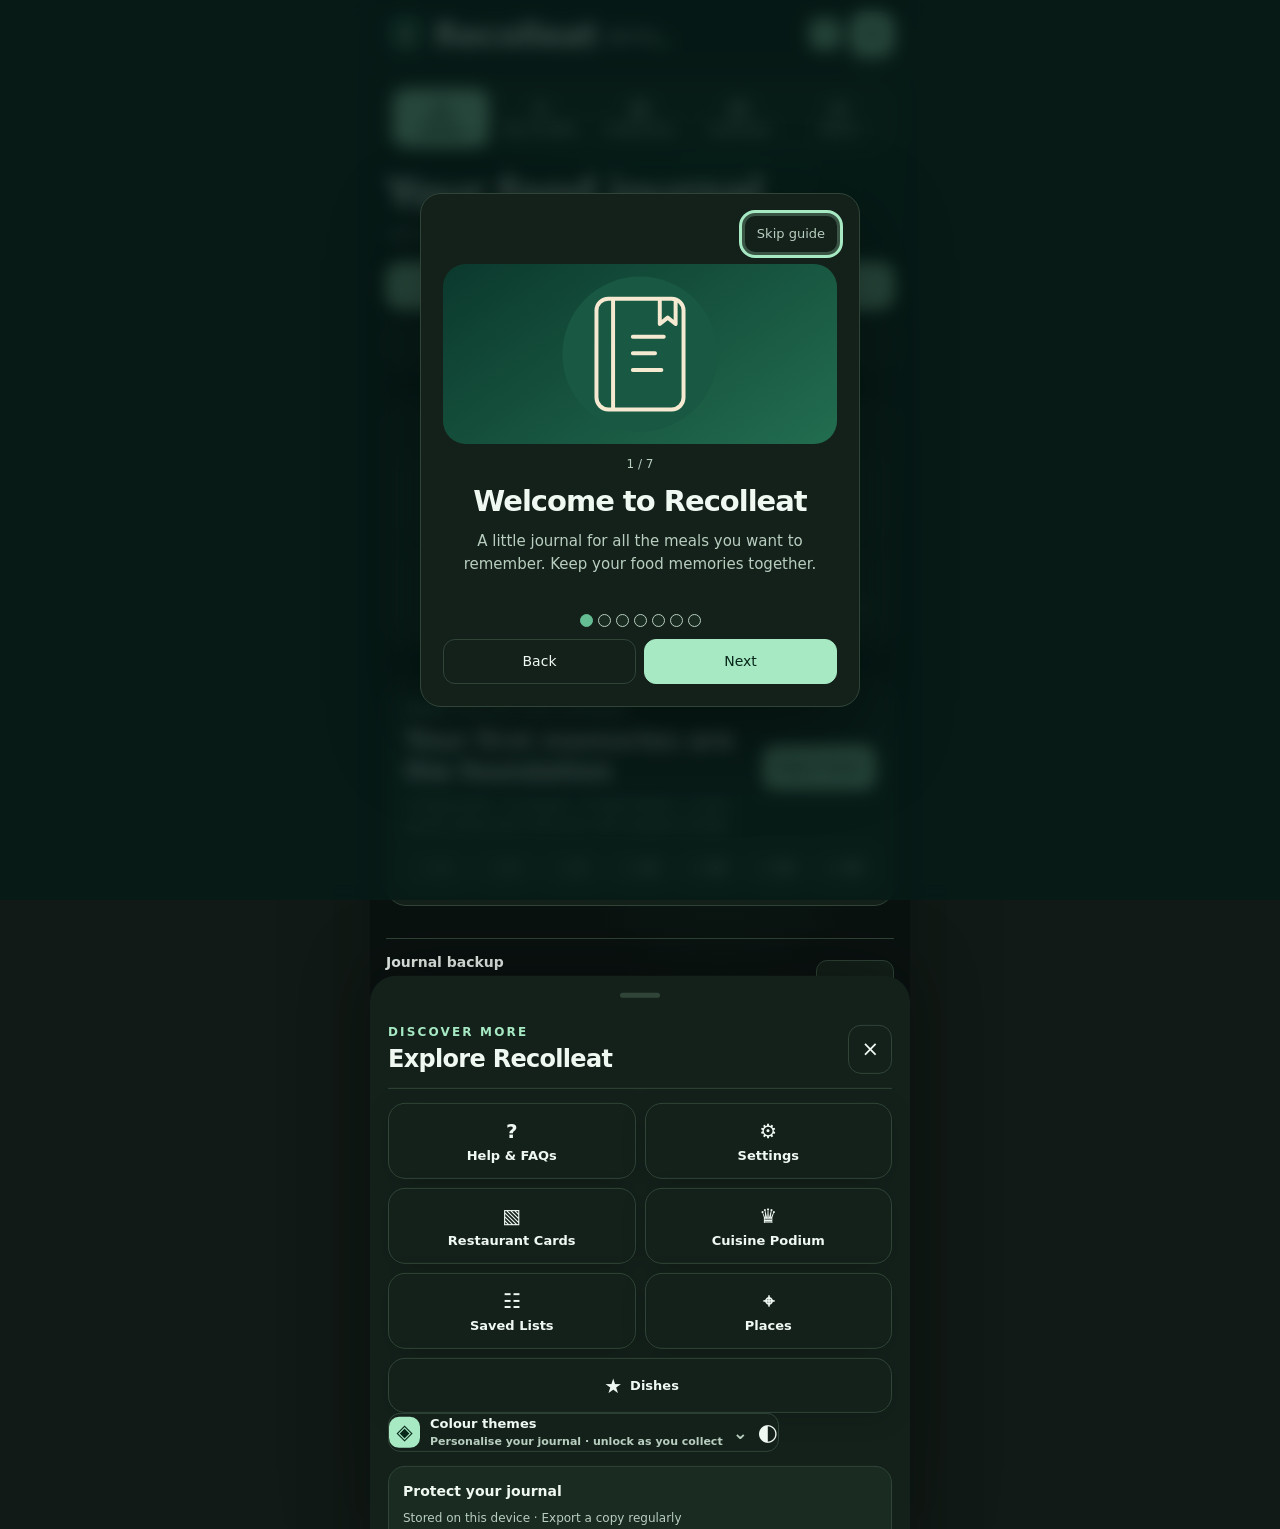
==== commit 87b4f77c: "Add files via upload" ====
--- a/index.html
+++ b/index.html
@@ -23,22 +23,22 @@
  }
 } catch (error) { /* Journal remains available with local system fonts. */ }
 </script>
-<link rel="stylesheet" href="./recolleat-v3-9.css"/>
-<link href="./manifest.webmanifest?v=3.9" rel="manifest"/><link rel="apple-touch-icon" sizes="180x180" href="./apple-touch-icon.png?v=3.9"/><meta name="apple-mobile-web-app-capable" content="yes"/><meta name="apple-mobile-web-app-status-bar-style" content="default"/><meta name="apple-mobile-web-app-title" content="Recolleat"/><meta content="#0b5b37" name="theme-color"/>
-<link rel="icon" type="image/png" href="./icon-192.png?v=3.9"/></head>
+<link rel="stylesheet" href="./recolleat-v3-10.css"/>
+<link href="./manifest.webmanifest?v=3.10" rel="manifest"/><link rel="apple-touch-icon" sizes="180x180" href="./apple-touch-icon.png?v=3.10"/><meta name="apple-mobile-web-app-capable" content="yes"/><meta name="apple-mobile-web-app-status-bar-style" content="default"/><meta name="apple-mobile-web-app-title" content="Recolleat"/><meta content="#0b5b37" name="theme-color"/>
+<link rel="icon" type="image/png" href="./icon-192.png?v=3.10"/></head>
 <body>
 <div id="recolleatSplash" class="recolleat-splash" role="status" aria-live="polite" aria-label="Opening Recolleat">
   <div class="splash-sky" aria-hidden="true"><span class="sky-beam"></span><span class="cloud cloud-left"></span><span class="cloud cloud-right"></span><span class="cloud cloud-back"></span><span class="cloud cloud-foreground"></span><span class="cloud cloud-high"></span></div>
   <div class="splash-center" aria-hidden="true"><div class="splash-thought"><span class="thought-dot first"></span><span class="thought-dot second"></span><svg viewBox="0 0 112 112" class="thought-utensils" aria-hidden="true"><path d="M42 25v29m-8-29v29m16-29v29m-16 0c0 8 16 8 16 0m-8 0v31M69 25v62m0-62c12 13 14 31 0 31" stroke="currentColor" stroke-width="7" fill="none" stroke-linecap="round"/></svg></div></div>
-  <div class="splash-brand" aria-hidden="true"><span class="splash-brand-mark"><img class="reco48-brand-img" src="./icon-192.png?v=3.9" alt=""/></span><strong>Recolleat</strong></div>
+  <div class="splash-brand" aria-hidden="true"><span class="splash-brand-mark"><img class="reco48-brand-img" src="./icon-192.png?v=3.10" alt=""/></span><strong>Recolleat</strong></div>
   <button id="splashSkip" type="button" class="splash-skip">Skip intro</button>
 </div>
 <a class="recolleat-skip-link" href="#mainJournalContent">Skip to journal content</a>
 <div class="app">
 <aside aria-label="Recolleat navigation" class="app-sidebar" id="appSidebar">
 <div class="sidebar-top">
-<span class="sidebar-brand" title="Recolleat"><img class="reco48-brand-img" src="./icon-192.png?v=3.9" alt="Recolleat"/></span>
-<span class="sidebar-brand-name">RECOLLEAT</span>
+<span class="sidebar-brand" title="Recolleat"><img class="reco48-brand-img" src="./icon-192.png?v=3.10" alt="Recolleat"/></span>
+<span class="sidebar-brand-name">RECOLLEAT <small class="reco51-beta">Beta</small></span>
 <button aria-label="Collapse sidebar" class="sidebar-toggle" id="sidebarToggle" title="Collapse sidebar" type="button">‹</button>
 </div>
 <div class="sidebar-section-heading">INDEX / EXPLORE</div>
@@ -61,7 +61,7 @@
 <div class="workspace"><div id="storageCritical" class="v42-storage-warning" role="alert" hidden><strong>Journal storage unavailable.</strong> Nothing you add can be saved in this browser right now. Check site storage permissions or use the original site address. Do not import a backup here.</div>
 <div class="mobile-top-stack">
 <header>
-<div class="header-brand"><button aria-label="Go to Home" id="mobileSidebarBtn" title="Go to Grand List" type="button">⌂</button><span class="recolleat-mark" aria-hidden="true"><img class="reco48-brand-img" src="./icon-192.png?v=3.9" alt=""/></span><div><div class="workspace-eyebrow">YOUR PERSONAL FOOD ARCHIVE</div><h1>Recolleat<span class="brand-dot">.</span></h1><p>Every great meal deserves to be remembered.</p></div></div>
+<div class="header-brand"><button aria-label="Go to Home" id="mobileSidebarBtn" title="Go to Grand List" type="button">⌂</button><span class="recolleat-mark" aria-hidden="true"><img class="reco48-brand-img" src="./icon-192.png?v=3.10" alt=""/></span><div><div class="workspace-eyebrow">YOUR PERSONAL FOOD ARCHIVE</div><h1>Recolleat <small class="reco51-beta">Beta</small><span class="brand-dot">.</span></h1><p>Every great meal deserves to be remembered.</p></div></div>
 <div class="header-actions">
 <button aria-label="Open My Profile" class="header-profile-trigger" data-view="profile" title="Open My Profile" type="button"><span class="header-avatar" id="headerProfileAvatar">R</span><span id="headerProfileName">My profile</span></button>
 <span class="local-pill">Private &amp; local</span>
@@ -109,7 +109,7 @@
   </div>
   <section class="reco-hub-glance" aria-labelledby="recoGlanceTitle"><h3 id="recoGlanceTitle">At a glance</h3><div class="profile-stats-grid" id="profileStats"></div></section>
   <div id="recoJourney" class="reco-journey" aria-live="polite"></div>
-  <details class="reco-home-memories"><summary>Meals worth remembering <span>See your memories</span></summary><div id="recoMemoryFeed" class="reco-memory-feed" aria-label="Your food memories"></div></details>
+  <details class="reco-home-memories" open><summary>Meals worth remembering <span>Daily flashbacks</span></summary><div id="recoMemoryFeed" class="reco-memory-feed" aria-label="Your food memories"></div></details>
   <details class="reco-year-wrap" id="recoYearWrap" hidden><summary>Annual Recolleat Wrapped</summary><div class="reco-year-wrap-body"><label hidden>Year <select id="recoYearSelect" aria-label="Yearly Wrapped year"></select></label><div id="recoYearContent" aria-live="polite"></div></div></details>
   <section class="reco50-backup" id="reco50Backup"><div><b>Journal backup</b><small id="reco50BackupStatus">Checking…</small></div><button type="button" id="reco50Export">Export</button></section><div class="reco-pulse-bottom"><details class="reco-pulse-feature" id="recoPulseFeature"></details><div class="reco-pulse-recent" hidden><span>LOG AGAIN · LAST 20 DAYS</span><div id="recoPulseRecent"></div></div></div>
   <div class="reco-theme-home" id="recoThemeHome" aria-label="Next colour unlock goal"><div class="reco-theme-home-head"><div><span class="reco-theme-home-kicker">YOUR NEXT COLOUR</span><strong id="recoThemeHomeTitle">Plum &amp; Champagne</strong><small id="recoThemeHomeDescription">Log 10 restaurants to unlock a new look.</small></div><button type="button" id="recoThemeHomeOpen">Explore themes</button></div><div class="reco-theme-home-track"><div id="recoThemeHomeFill"></div></div></div>
@@ -121,7 +121,7 @@
 <div class="stat"><span id="statCuisineLabel">Top cuisine</span><strong id="statCuisine">—</strong><small id="statCuisineSub" hidden></small></div>
 <div class="stat"><span>Average price per person</span><strong id="statSpend">—</strong></div>
 </section>
-<section class="controls"><div class="search-wrap"><input aria-label="Search your restaurant collection" class="search" id="search" type="search" enterkeyhint="search" autocomplete="off" placeholder="Find restaurants, dishes or visit notes…"/><button id="v41ClearSearch" type="button" aria-label="Clear search" hidden>×</button></div><div class="grand-list-tools" id="grandListTools"><span class="list-tools-caption">GRAND LIST CONTROLS</span> <div class="menu-wrap">
+<section class="controls"><div class="search-wrap"><input aria-label="Search your restaurant collection" class="search" id="search" type="search" enterkeyhint="search" autocomplete="off" placeholder="Find restaurants, dishes or visit notes…"/><button id="v41ClearSearch" type="button" aria-label="Clear search" hidden>×</button></div><div class="grand-list-tools" id="grandListTools"><span class="list-tools-caption">GRAND LIST CONTROLS</span><button type="button" id="reco51ResetTable" title="Reset collection search, filters and sort">Reset table</button> <div class="menu-wrap">
 <button id="filterBtn" title="Filter"><span aria-hidden="true" class="sidebar-icon"><svg viewbox="0 0 24 24"><path d="M4 5h16M7 12h10M10 19h4"></path></svg></span><span class="sidebar-text">Filter <span id="filterCount"></span></span></button>
 <div class="popover" id="filterMenu">
 <div class="popover-title">Filters</div>
@@ -156,7 +156,7 @@
 <option value="location">Location</option>
 <option value="cuisine">Cuisine</option><option value="service">Service</option>
 </select></label>
-<label>Direction<select id="sortDirection"><option value="asc">Ascending</option><option value="desc">Descending</option></select></label>
+<label>Direction<select id="sortDirection"><option value="asc">Ascending (low to high / oldest first)</option><option value="desc">Descending (high to low / newest first)</option></select></label>
 <button class="primary" id="applySort" style="width:100%;margin-top:10px">Apply sort</button>
 </div>
 </div>
@@ -378,7 +378,7 @@
   </section>
 </section>
 <section class="palate-tab-panel" id="dnaPanelStamps" role="tabpanel" aria-labelledby="dnaTabStamps" data-dna-panel="stamps" hidden>
-  <section class="feature-panel"><div class="passport-summary"><div><span class="feature-kicker">RECOLLEAT / ACHIEVEMENTS</span><h3>Culinary Stamps</h3><p class="feature-muted">Eight collectible achievement families, each with ten levels. These milestones still use your wider restaurant collection, not the dish-only Palate Code.</p></div><div class="feature-mark">✦</div></div><div class="passport-achievement-grid" id="culinaryPassport"></div></section>
+  <section class="feature-panel"><div class="passport-summary"><div><span class="feature-kicker">RECOLLEAT / ACHIEVEMENTS</span><h3>Culinary Stamps</h3></div><div class="feature-mark">✦</div></div><div id="reco51StampProgress"></div><div class="passport-achievement-grid" id="culinaryPassport"></div></section>
 </section>
 </section>
 <section class="list-view" id="listView">
@@ -420,7 +420,7 @@
 <div><span>Treated meals</span><b id="monthTreatedCount">0</b><small>Paid for by someone else</small></div>
 </div>
 
-<details class="calendar-spend-details"><summary>Your spending trend <small>Last 12 months · personally paid</small></summary><div class="spend-chart" id="spendChart"></div></details>
+
 <div hidden class="reco-finance-card" id="recoFinance" aria-label="Your annual meal and payment insights"><div class="reco-finance-title"><h3>Your spending, clearly separated</h3><label>Year <select id="recoFinanceYear" aria-label="Year for financial insights"></select></label></div><div id="recoFinanceContent"></div></div>
 </aside>
 </div>
@@ -441,7 +441,7 @@
 <div class="profile-identity-art"><div aria-label="Your profile photo" class="profile-identity-avatar" id="profileBigAvatar" role="img">R</div><div class="profile-art-tag"></div></div>
 <div class="profile-identity-content"><div class="profile-membership">YOUR JOURNAL</div><h3 id="profileDisplayName">Your name</h3><div class="reco49-profile-metrics"><div><b id="reco49Palate">????</b><small>Palate Code</small></div></div><div class="profile-location-tag" id="reco49Visibility">Local profile · Private on this device</div><button type="button" id="reco49FriendsLink" hidden>Open Friends</button></div>
 </div>
-</div><div class="reco49-profile-tabs" role="tablist" aria-label="Profile sections"><button type="button" role="tab" aria-selected="true" id="reco49TabAccount" aria-controls="reco49AccountSection" data-reco49-profile="account">Account</button><button type="button" role="tab" aria-selected="false" id="reco49TabPalate" aria-controls="profilePersonaHome" data-reco49-profile="palate">Palate Code</button><button type="button" role="tab" aria-selected="false" id="reco49TabStamps" aria-controls="profileStampsHome" data-reco49-profile="stamps">Achievements</button></div><div id="reco49AccountSection" role="tabpanel" aria-labelledby="reco49TabAccount"><button class="reco49-guide-link" type="button" id="reco49Replay">Explore the app guide</button><details class="profile-edit-card"><summary>Edit profile picture and username <span aria-hidden="true">⌄</span></summary>
+</div><div class="reco49-profile-tabs" role="tablist" aria-label="Profile sections"><button type="button" role="tab" aria-selected="true" id="reco49TabAccount" aria-controls="reco49AccountSection" data-reco49-profile="account">Edit profile</button><button type="button" role="tab" aria-selected="false" id="reco49TabPalate" aria-controls="profilePersonaHome" data-reco49-profile="palate">Palate Code</button><button type="button" role="tab" aria-selected="false" id="reco49TabStamps" aria-controls="profileStampsHome" data-reco49-profile="stamps">Stamps</button></div><div id="reco49AccountSection" role="tabpanel" aria-labelledby="reco49TabAccount"><button class="reco49-guide-link" type="button" id="reco49Replay">Explore the app guide</button><details class="profile-edit-card"><summary>Edit profile picture and username <span aria-hidden="true">⌄</span></summary>
 <div class="profile-section-heading"><div><div class="profile-kicker">PERSONAL DETAILS</div><h3>Edit profile</h3></div><span class="profile-number">01—02</span></div>
 <form autocomplete="off" id="profileForm"><label class="profile-field-label" for="profileUsername">Username</label><input id="profileUsername" maxlength="30" placeholder="e.g. The Hungry Archivist" required="" type="text"/><div class="profile-hint">Up to 30 characters. This is your display name, not an online account.</div>
 <label class="profile-field-label" for="profilePhotoInput">Profile picture</label><div class="profile-photo-actions"><div class="profile-edit-avatar" id="profileEditAvatar">R</div><div class="profile-photo-buttons"><label class="profile-upload-label" for="profilePhotoInput">Upload picture</label><button id="profileRemovePhoto" type="button">Remove picture</button></div></div><input accept="image/png,image/jpeg,image/webp,image/gif" hidden="" id="profilePhotoInput" type="file"/><p class="profile-hint">Images are resized and stored in this browser. Export a backup to keep a copy.</p>
@@ -487,8 +487,8 @@
   </div>
 </section>
 
- <section id="privacyView" class="privacy-page" aria-label="Privacy and Safety" style="display:none">
-  <div class="privacy-hero"><span class="privacy-eyebrow">RECOLLEAT / PRIVACY BY DESIGN</span><h2>Privacy &amp; Safety</h2><p>What stays on your device, when a connection is made, and how to protect your collection.</p><p class="legal-updated">Last updated: 26 November 2026</p></div>
+ <section id="privacyView" class="privacy-page" aria-label="Privacy and Safety" style="display:none"><p class="feature-muted reco51-beta-notice">Daily flashbacks and stamp progression run locally. In the connected edition, seen feed identifiers are retained locally for ranking, not used for advertising. The service is intended for controlled internal beta testing only.</p>
+  <div class="privacy-hero"><span class="privacy-eyebrow">RECOLLEAT / PRIVACY BY DESIGN</span><h2>Privacy &amp; Safety</h2><p>What stays on your device, when a connection is made, and how to protect your collection.</p><p class="legal-updated">Last updated: 27 November 2026</p></div>
   <div class="privacy-grid">
     <article class="privacy-panel"><h3>Your journal is local by default</h3><p>Restaurant records, reviews, scores, dishes, dates, places, photographs, spending, lists and recovery snapshots are stored in this browser's IndexedDB database. Profile details, drafts, preferences and backup reminders are also stored in browser local storage. This edition has no Recolleat login, cloud account, automatic synchronisation, public feed or advertising system.</p><p>Recolleat's application code does not intentionally transmit your journal, receipt image, uploaded photos or personal spending to our servers. Internet access to load the application still exposes technical connection data to the hosting infrastructure.</p></article>
     <article class="privacy-panel"><h3>Operator and contact details — publication incomplete</h3><p><strong>Service name:</strong> Recolleat. <strong>Contact email:</strong> <a href="mailto:recolleat.paramount107@passmail.net">recolleat.paramount107@passmail.net</a>. <strong>Legal operator's full name and any legally required establishment address:</strong> not yet supplied. These details still require verification and publication where applicable. The <a href="https://docs.google.com/forms/d/e/1FAIpQLSc80f1pmRXgORQmy2X1wp_xggGetlXv198ZbsZZzsvX1XhyzA/viewform?usp=publish-editor" target="_blank" rel="noopener noreferrer">optional feedback form</a> is hosted by Google and is not a substitute for a legal contact address.</p><p>If the operator is a data controller for hosting records or other processing, the controller identity and a working privacy contact must be stated here before publication. No operator identity has been invented.</p></article>
@@ -506,10 +506,10 @@
   </div>
   <details class="reco-legal-details"><summary>Logging, scoring, presentation and archived categories</summary><div><p>Recolleat records a restaurant and visit together when you use Add. A food rating is required for completed Quick Log entries. Optional dish names, dish scores, photographs and a meal value (the value of food and drink attributable to you, not the whole table) are stored locally. The “Someone paid for my meal” choice records that you personally paid £0; otherwise personal payment is entered separately and may be unknown. This is an estimate, not a bank-verified transaction. Older visit entries with distinct personal-payment amounts are retained unless their meal value or payment status is changed.</p><p>Scoring weights and the cuisine ranking method (mean or median grand-list position) are saved in local preferences and included in new exported backups. Both options calculate on the device and are applied to displayed restaurant or cuisine rankings, respectively. Changing them recalculates displayed rankings but does not rewrite original food, value or service ratings. Older dish category information remains in existing records and backups for compatibility even though category books and category-entry controls are hidden. Graph data is not separately uploaded.</p><p>Photographs selected while adding a visit or dish are processed on-device into journal media and may be included in exported backups. My Profile displays any locally saved profile picture; it does not upload that picture. The updated workflows do not introduce accounts, cloud synchronisation or automatic external image uploads.</p></div></details>
 <details class="reco-legal-details"><summary>Private journal, backups and profile customisation</summary><div><p>For privacy, the journal, visit history, photographs, wishlist, restaurant groups, list membership and ranking preferences are stored in your browser rather than synchronised to a Recolleat account. The local display name, picture and unlocked banner selection also stay on this device. The banner illustrations are bundled with the application; they do not request external images. Unvisited wishlist items are not included in visited-restaurant rankings. A restaurant's optional visit-mean food score uses only recorded rated visits, not an assumed rating for each visit; group ratings average the saved branch scores. The annual recap is calculated locally.</p><p>You are responsible for exporting and keeping independent backups. A backup indicator records when an export was prepared and detects some subsequent changes; it cannot verify that the download was saved, intact or safely retained. An undo action for the most recent restaurant deletion is available during the current page session; it is not a permanent backup. Recovery snapshots are also local. Exports include private data, including local profile and wishlist, and are not encrypted by Recolleat. Keep them somewhere secure. A device loss, cleared site data, browser storage eviction or change of website origin can make local data inaccessible. Recolleat aims to support reliable export, import and recovery but cannot guarantee browser storage availability or restore a journal that it does not possess.</p></div></details>
-<div class="privacy-notes"><h3>Legal information</h3><p>Read the <button type="button" class="legal-text-link" id="privacyTermsLink">Terms of Use</button>, or open the <a href="./privacy.html">standalone Privacy &amp; Safety notice</a>. This is an accurate description of the reviewed local-first client application, not a certification of the host's configuration or worldwide regulatory compliance.</p><p class="privacy-about">Recolleat · Draft legal notices pending operator verification · 26 November 2026</p></div>
+<div class="privacy-notes"><h3>Legal information</h3><p>Read the <button type="button" class="legal-text-link" id="privacyTermsLink">Terms of Use</button>, or open the <a href="./privacy.html">standalone Privacy &amp; Safety notice</a>. This is an accurate description of the reviewed local-first client application, not a certification of the host's configuration or worldwide regulatory compliance.</p><p class="privacy-about">Recolleat · Draft legal notices pending operator verification · 27 November 2026</p></div>
  </section>
- <section id="termsView" class="privacy-page" aria-label="Terms of Use" style="display:none">
-  <div class="privacy-hero"><span class="privacy-eyebrow">RECOLLEAT / TERMS</span><h2>Terms of Use</h2><p>Conditions for using the current free, local-first Recolleat journal.</p><p class="legal-updated">Last updated: 26 November 2026 · Build 3.9</p></div>
+ <section id="termsView" class="privacy-page" aria-label="Terms of Use" style="display:none"><p class="feature-muted reco51-beta-notice">Recolleat Beta is under development. Features can change or be interrupted. Maintain independent backups. Beta status does not remove statutory rights or applicable privacy and safety obligations.</p>
+  <div class="privacy-hero"><span class="privacy-eyebrow">RECOLLEAT / TERMS</span><h2>Terms of Use</h2><p>Conditions for using the current free, local-first Recolleat journal.</p><p class="legal-updated">Last updated: 27 November 2026 · Build 3.10</p></div>
   <div class="privacy-panel"><h3>Publisher details — verification required</h3><p>Recolleat is the name of this service. <strong>Contact email:</strong> <a href="mailto:recolleat.paramount107@passmail.net">recolleat.paramount107@passmail.net</a>. The legal operator's name and any legally required establishment address have <strong>not</strong> yet been provided and must be completed where applicable before public launch. The external feedback form is not a legal contact channel. Nothing in these terms removes your mandatory consumer or data protection rights.</p></div>
   <details class="reco-legal-details" open><summary>1. Service and availability</summary><div><p>Recolleat is currently a free personal food journal for recording restaurants, dishes, photographs, visits, ratings and spending. It is supplied without a subscription or purchases in this build. It works locally in a compatible browser, with offline functionality subject to installation, storage availability and the browser's settings. There is no Recolleat account, automatic cloud backup or cross-device synchronisation.</p><p>Features, design and compatibility may change. Material changes should be disclosed clearly and not be used to override rights already established by applicable law. We cannot promise uninterrupted access or that browser-managed storage will never be lost.</p></div></details>
   <details class="reco-legal-details"><summary>2. Your content and permission to use the app</summary><div><p>You retain any rights you have in photographs, notes and other content you add. Recolleat does not claim ownership of your journal entries. You are responsible for content you choose to record and for having permission to use any third-party images or personal information you add.</p><p>You may use this release for your own lawful personal journaling. Do not interfere with its operation, attempt unauthorised access to hosting systems or redistribute the application code in breach of applicable intellectual property rights. Names of restaurants and third-party brands remain the property of their respective owners where applicable.</p></div></details>
@@ -518,13 +518,13 @@
   <details class="reco-legal-details"><summary>5. Third-party services and privacy</summary><div><p>The application is hosted online, and visiting it involves technical exchanges with the hosting service. Optional Google Fonts connections occur only when enabled. External feedback forms and any links you elect to open are controlled by third parties. Their terms and privacy notices may apply. Read <button type="button" class="legal-text-link" id="termsPrivacyLink">Privacy &amp; Safety</button> for details about local storage and your choices.</p></div></details>
   <details class="reco-legal-details"><summary>6. Legal rights and liability</summary><div><p>Nothing in these terms excludes or limits liability where doing so would be unlawful, including liability for death or personal injury caused by negligence, fraud or fraudulent misrepresentation, or rights and remedies that cannot legally be excluded. If consumer-protection law applies, your statutory rights remain unaffected.</p><p>The app is a free personal journaling tool; you should independently check any important data and preserve backups. Any limitations of responsibility must be interpreted subject to applicable law and a fair balance of consumer rights, not as a blanket waiver of claims.</p></div></details>
   <details class="reco-legal-details"><summary>7. Changes, disputes and applicable law</summary><div><p>The release and notice date are shown above. Changes to the service and these terms will be published with updated dates; materially adverse changes should receive clear notice and must respect mandatory consumer protections. For a United Kingdom-based operator, English law may be intended to govern, but mandatory rights in the country where a consumer lives are not displaced where applicable. The operator's status and address must be verified before any contractual jurisdiction wording is finalised.</p><p>For general enquiries or complaints, contact <a href="mailto:recolleat.paramount107@passmail.net">recolleat.paramount107@passmail.net</a>. The operator must maintain an effective complaints process and complete any remaining legally required identity disclosures. The <a href="https://ico.org.uk/make-a-complaint/" target="_blank" rel="noopener noreferrer">Information Commissioner's Office</a> handles eligible data protection complaints; it is not a general consumer-contract dispute service.</p></div></details>
-  <details class="reco-legal-details"><summary>Meal values and configurable scoring</summary><div><p>The simplified Meal value field is the value of food and drink attributable to the user, not the whole table’s bill. If the user marks that someone paid for the meal, Recolleat records no personal spending for that meal. Values and derived financial summaries are self-reported and should not be treated as accounting or payment records.</p><p>Location photos can be selected locally or copied from outside sources. The Google Images shortcut opens an external search; you remain responsible for selecting images you have permission to use, particularly if you share or publicly publish them. Recolleat does not provide an image licence or automatically download Google Images results.</p><p>Ranking weights can be changed globally in Settings; this changes rankings and comparisons without changing the stored original ratings. Previous dish-category information is retained for compatibility even when category books are not visible.</p></div></details><div class="privacy-notes"><p><button type="button" class="legal-text-link" id="termsPrivacyBottom">Return to Privacy &amp; Safety</button> · <a href="./terms.html">Open standalone Terms of Use</a></p><p class="privacy-about">Recolleat · Draft legal notices pending operator verification · 26 November 2026</p></div>
+  <details class="reco-legal-details"><summary>Meal values and configurable scoring</summary><div><p>The simplified Meal value field is the value of food and drink attributable to the user, not the whole table’s bill. If the user marks that someone paid for the meal, Recolleat records no personal spending for that meal. Values and derived financial summaries are self-reported and should not be treated as accounting or payment records.</p><p>Location photos can be selected locally or copied from outside sources. The Google Images shortcut opens an external search; you remain responsible for selecting images you have permission to use, particularly if you share or publicly publish them. Recolleat does not provide an image licence or automatically download Google Images results.</p><p>Ranking weights can be changed globally in Settings; this changes rankings and comparisons without changing the stored original ratings. Previous dish-category information is retained for compatibility even when category books are not visible.</p></div></details><div class="privacy-notes"><p><button type="button" class="legal-text-link" id="termsPrivacyBottom">Return to Privacy &amp; Safety</button> · <a href="./terms.html">Open standalone Terms of Use</a></p><p class="privacy-about">Recolleat · Draft legal notices pending operator verification · 27 November 2026</p></div>
  <details class="reco-legal-details"><summary>Private journal, scoring and seasonal features</summary><div><p>The personal journal is local-first; you are responsible for preserving independent copies of your data and checking exports before changing devices or website addresses. An export indicator and short-lived undo do not substitute for a backup. We will not claim that this eliminates obligations we have under applicable law, including obligations concerning any personal data we process, reasonable care and skill or mandatory consumer rights.</p><p>A repeat visit may contribute to a restaurant food-score mean when you choose that mode. Previously recorded manual ratings remain available; missing visit scores do not count. Groups are manually assigned by users, and a combined score is an equal-weight mean of saved branches. A group association is not proof of affiliation. List rankings, wishlist and seasonal recaps are personal tools, not professional advice or objective ratings. You may use the bundled banner illustrations as part of the application; restaurant names and marks are used for identification, not to claim endorsement.</p></div></details>
 </section>
 </main>
-<footer>
+<footer class="reco51-legal-footer">
 <span id="storageStatus">Loading local database…</span>
-<div class="reco-footer-legal"><button type="button" class="privacy-footer-link" id="privacyFooterLink">Privacy &amp; Safety</button><button type="button" class="privacy-footer-link" id="termsFooterLink">Terms of Use</button></div>
+<div class="reco-footer-legal"><button type="button" class="privacy-footer-link" id="privacyFooterLink">Privacy &amp; Safety</button><button type="button" class="privacy-footer-link" id="termsFooterLink">Terms of Service</button><button type="button" class="privacy-footer-link" id="reco51HelpFooter">Help</button><small>Recolleat Beta</small></div>
 </footer>
 </div>
 </div>
@@ -678,7 +678,7 @@
 </dialog>
 <dialog class="lightbox" id="lightbox" aria-label="Enlarged restaurant photograph"><button type="button" class="lightbox-close" id="lightboxClose" aria-label="Close enlarged photograph">×</button><img alt="Enlarged restaurant photograph" id="lightboxImg"/></dialog>
 <dialog id="reco49Intro" aria-labelledby="reco49IntroTitle"><div class="reco49-intro-inner"><button type="button" id="reco49Skip">Skip guide</button><div id="reco49Art" aria-hidden="true"></div><div id="reco49Progress"></div><h2 id="reco49IntroTitle"></h2><p id="reco49IntroCopy"></p><div class="reco49-dots" id="reco49Dots"></div><div class="reco49-intro-actions"><button type="button" id="reco49Back">Back</button><button type="button" class="primary" id="reco49Next">Next</button></div><button type="button" id="reco49SignIn" hidden>Sign in / create account</button><button type="button" id="reco49Local" hidden>Continue with local journal</button></div></dialog>
-<script src="./recolleat-v3-9.js" defer></script>
+<script src="./recolleat-v3-10.js" defer></script>
 <div class="mobile-more-backdrop" id="mobileMoreBackdrop" aria-hidden="true"></div><section aria-hidden="true" aria-label="More Recolleat sections" aria-modal="true" class="mobile-more-sheet" id="mobileMoreSheet" role="dialog" inert><div class="mobile-more-handle"></div><div class="mobile-more-top"><div><span class="mobile-eyebrow">DISCOVER MORE</span><h2 id="v42MoreHeading">Explore Recolleat</h2></div><button aria-label="Close menu" id="mobileMoreClose" type="button">×</button></div><div class="mobile-more-links reco-31-more-grid" aria-label="Explore your journal">
 
 <button class="reco-31-help" data-more-view="help" type="button"><span class="more-icon" aria-hidden="true">?</span><span class="more-label">Help &amp; FAQs</span></button>
@@ -686,7 +686,7 @@
 <button class="reco-31-cards" data-more-view="cards" type="button" aria-label="Restaurant cards"><span class="more-icon" aria-hidden="true">▧</span><span class="more-label">Restaurant Cards</span></button>
 <button class="reco-31-cuisine" data-more-view="cuisines" type="button" aria-label="Cuisine podium"><span class="more-icon" aria-hidden="true">♛</span><span class="more-label">Cuisine Podium</span></button>
 <button class="reco-31-lists" data-more-view="lists" type="button" aria-label="Saved lists"><span class="more-icon" aria-hidden="true">☷</span><span class="more-label">Saved Lists</span></button>
-<button class="reco-31-privacy" data-more-view="privacy" type="button" aria-label="Privacy and safety"><span class="more-icon" aria-hidden="true">♧</span><span class="more-label">Privacy &amp; Safety</span></button>
+
 <button class="reco-31-places" data-more-view="map" type="button"><span class="more-icon" aria-hidden="true">⌖</span><span class="more-label">Places</span></button>
 <button class="reco-31-dishes" data-more-view="dishes" type="button"><span class="more-icon" aria-hidden="true">★</span><span class="more-label">Dishes</span></button>
 </div><div class="mobile-theme-panel" id="mobileThemeMount"></div><div class="mobile-backup-panel"><div class="reco-backup-intro"><b>Protect your journal</b><small>Stored on this device · Export a copy regularly</small></div><p id="v42BackupStatus" class="v42-backup-status" role="status">No export recorded on this device.</p><div class="reco-update-ready" id="recoUpdateReady" role="status" hidden><span>A newer Recolleat version is ready.</span><button id="recoUpdateNow" type="button">Update safely</button></div><p id="recoConnectionState" class="reco-connection-state" role="status"></p><div class="reco-backup-primary"><button id="mobileExport" type="button">↓ Export backup</button><button id="mobileImport" type="button">↑ Import backup</button></div><details class="reco-backup-extra"><summary>More backup &amp; storage tools</summary><div class="mobile-backup-actions"><button id="v42VerifyBackup" type="button">Verify a backup</button><button id="v44ProtectStorage" type="button">Protect storage</button><button id="recoRecoveryOpen" type="button">Recovery point</button><button id="recoOptimiseMedia" type="button">Optimise photos</button><input type="file" id="v42VerifyFile" accept=".json,application/json" hidden></div></details></div></section><div id="appToast" class="app-toast" role="status" aria-live="polite"></div>
--- a/recolleat-v3-10.css
+++ b/recolleat-v3-10.css
@@ -0,0 +1,3440 @@
+/* Recolleat Build 3.2: consolidated cascade. Source in /source/css. */
+*{box-sizing:border-box;}
+body{margin:0;}
+button,input,select,textarea{font:inherit;}
+button{border:1px solid var(--line);background:#fff;padding:9px 12px;border-radius:10px;cursor:pointer;}
+button.primary{background:#191916;color:#fff;border-color:#191916;}
+button.danger{color:#a32d2d;}
+header{display:flex;justify-content:space-between;}
+.local-pill{display:inline-flex;align-items:center;border-radius:999px;}
+.stats{display:grid;margin-bottom:16px;}
+.stat span{display:block;text-transform:uppercase;}
+.stat strong{display:block;}
+.controls-left>button,.controls-left>.menu-wrap>button{border-radius:14px;}
+.name-btn{border:0;background:transparent;padding:0;margin:0;font:inherit;font-weight:800;color:inherit;text-align:left;}
+.name-btn:hover{text-decoration:underline;background:transparent;}
+.location-image-preview{display:flex;align-items:center;gap:8px;min-height:44px;margin-top:8px;}
+.location-image-preview img{width:74px;height:50px;object-fit:cover;border-radius:10px;border:1px solid var(--line);}
+.location-image-preview .muted{font-size:12px;}
+.search{min-width:250px;border:1px solid var(--line);background:#fff;border-radius:14px;padding:10px 12px;outline:none;}
+.menu-wrap{position:relative;}
+.popover{display:none;position:absolute;top:44px;left:0;z-index:20;width:320px;border:1px solid var(--line);border-radius:14px;padding:13px;box-shadow:0 20px 50px rgba(20,20,15,.15);}
+.popover.show{display:block;}
+.popover-title{font-size:10px;text-transform:uppercase;letter-spacing:.09em;color:var(--muted);font-weight:800;margin-bottom:9px;}
+.popover label{display:block;font-size:12px;font-weight:700;margin:9px 0;}
+.popover input,.popover select{display:block;width:100%;margin-top:5px;padding:9px;border:1px solid var(--line);border-radius:9px;background:#fff;}
+.pair{display:grid;grid-template-columns:1fr 1fr;gap:8px;}
+.popover-actions{display:flex;justify-content:space-between;margin-top:12px;}
+.views{display:flex;gap:5px;margin-left:auto;flex-wrap:wrap;}
+.views button.active{background:#191916;color:#fff;border-color:#191916;}
+.chips{display:flex;gap:6px;flex-wrap:wrap;min-height:8px;}
+.chip{display:inline-flex;align-items:center;gap:6px;border-radius:999px;font-size:12px;}
+.chip button{padding:0;border:0;background:transparent;font-size:15px;}
+.table-shell{background:#fff;overflow:auto;}
+table{width:100%;min-width:1480px;border-collapse:separate;border-spacing:0;}
+th{position:sticky;top:0;z-index:2;border-bottom:1px solid var(--line);text-align:left;text-transform:uppercase;white-space:nowrap;}
+th[data-sort]{cursor:pointer;}
+th i{font-style:normal;margin-left:3px;}
+td{vertical-align:top;}
+tbody tr:last-child td{border-bottom:0;}
+.rank{color:#55554e;}
+.name{font-size:14px;font-weight:800;}
+.score{display:inline-flex;width:50px;height:34px;align-items:center;justify-content:center;color:#fff;border-radius:10px;font-weight:850;}
+.overall-score{display:inline-flex;min-width:56px;height:36px;align-items:center;justify-content:center;color:#fff;border-radius:10px;font-weight:900;font-size:14px;}
+.pill{display:inline-block;padding:6px 9px;border-radius:999px;background:var(--soft);}
+.service-pill{display:inline-flex;padding:6px 9px;border-radius:999px;font-weight:800;white-space:nowrap;}
+.service-horror{background:#111;color:#fff;}
+.service-sloppy{background:#b83b32;color:#fff;}
+.service-average{background:#e7cf57;color:#29271d;}
+.service-respectable{background:#b9d9ad;color:#23442a;}
+.service-lovely{background:#1f713e;color:#fff;}
+.visit-cell{min-width:110px;}
+.visit-cell b{display:block;}
+.visit-cell span{display:block;color:var(--muted);font-size:11px;margin-top:2px;}
+.price{font-weight:850;letter-spacing:1px;}
+.value-badge{display:inline-flex;align-items:center;justify-content:center;min-width:52px;height:32px;border-radius:10px;background:#f0f0ea;font-weight:850;}
+.dishes{display:flex;flex-direction:column;gap:4px;min-width:170px;}
+.dish{display:flex;justify-content:space-between;gap:10px;}
+.dish b{font-size:12px;}
+.photo-row{display:flex;gap:5px;flex-wrap:wrap;min-width:105px;}
+.photo-row img{width:46px;height:46px;object-fit:cover;border-radius:9px;border:1px solid var(--line);cursor:pointer;}
+.vibes{display:flex;gap:5px;flex-wrap:wrap;min-width:125px;}
+.vibe{display:inline-flex;padding:5px 7px;border-radius:999px;background:#f2f1eb;font-size:11px;}
+.muted{color:#aaa99f;}
+.cards{display:none;}
+.card{background:#fff;border:1px solid var(--line);border-radius:17px;box-shadow:var(--shadow);}
+.cover{height:155px;background:#ecece6;color:#99998f;display:flex;align-items:center;justify-content:center;}
+.cover img{width:100%;height:100%;object-fit:cover;cursor:pointer;}
+.card-body{padding:15px;}
+.card-head{display:flex;justify-content:space-between;gap:10px;}
+.card h3{margin:0 0 4px;}
+.meta{font-size:12px;color:var(--muted);}
+.mini-grid{display:grid;grid-template-columns:1fr 1fr;gap:7px;margin:12px 0;}
+.mini{background:#f7f7f3;border-radius:10px;padding:9px;}
+.mini span{display:block;color:var(--muted);text-transform:uppercase;font-size:9px;letter-spacing:.06em;}
+.mini b{display:block;margin-top:2px;}
+.card-actions{display:flex;justify-content:space-between;align-items:center;gap:7px;}
+.map-view{display:none;}
+.bubble-shell{background:#fff;border:1px solid var(--line);border-radius:17px;box-shadow:var(--shadow);}
+.bubble-head{display:flex;justify-content:space-between;align-items:flex-start;gap:12px;margin-bottom:16px;}
+.bubble-head h2{margin:0 0 4px;font-size:21px;}
+.bubble-head p{margin:0;color:var(--muted);font-size:12px;}
+.bubble-stage{position:relative;padding:18px;border-radius:15px;overflow:hidden;}
+.bubble-empty{display:flex;align-items:center;justify-content:center;min-height:260px;color:var(--muted);}
+.location-bubble{position:absolute;border:0;border-radius:50%;display:flex;flex-direction:column;align-items:center;justify-content:center;text-align:center;padding:10px;background:#24241f;color:#fff;box-shadow:0 12px 24px rgba(20,20,15,.13);transition:transform .2s ease,box-shadow .2s ease;overflow:hidden;background-size:cover;background-position:center;}
+.location-bubble::after{content:"";position:absolute;inset:0;background:linear-gradient(to bottom,rgba(18,18,16,.22),rgba(18,18,16,.63));}
+.location-bubble>*{position:relative;z-index:1;}
+.location-bubble small{font-size:10px;opacity:.82;margin-top:3px;}
+.location-bubble:hover{transform:scale(1.04);box-shadow:0 15px 30px rgba(20,20,15,.18);}
+.location-bubble b{display:block;max-width:90%;font-size:13px;line-height:1.15;}
+.location-bubble span{display:block;font-size:11px;opacity:.78;margin-top:4px;}
+.location-bubble.bursting{animation:bubbleBurst .34s ease forwards;}
+@keyframes bubbleBurst{0%{transform:scale(1);opacity:1}55%{transform:scale(1.18);opacity:.9}100%{transform:scale(.15);opacity:0}}
+.location-detail{display:none;}
+.location-detail.show{display:block;}
+.location-detail-head{display:flex;justify-content:space-between;align-items:flex-start;gap:10px;margin-bottom:14px;}
+.location-detail-head h2{margin:0 0 4px;}
+.location-detail-grid{grid-template-columns:repeat(auto-fill,minmax(245px,1fr));gap:10px;}
+.location-restaurant{border:1px solid var(--line);border-radius:14px;padding:13px;background:#fbfbf8;}
+.location-restaurant-top{display:flex;justify-content:space-between;gap:10px;}
+.location-restaurant h3{margin:0 0 4px;font-size:15px;}
+.location-restaurant p{margin:0;color:var(--muted);font-size:12px;}
+.location-restaurant .map-actions{margin-top:10px;}
+.cuisine-podium{display:grid;grid-template-columns:1fr 1fr 1fr;gap:12px;align-items:end;margin:18px 0 16px;}
+.podium-card{background:#fff;border:1px solid var(--line);border-radius:17px;padding:16px;text-align:center;box-shadow:var(--shadow);position:relative;}
+.podium-card.gold{min-height:220px;border-color:#d7b84f;}
+.podium-card.silver{min-height:190px;border-color:#b6bbc2;}
+.podium-card.bronze{min-height:170px;border-color:#b98455;}
+.medal{font-size:28px;margin-bottom:4px;}
+.podium-card h3{margin:3px 0 8px;font-size:18px;}
+.podium-card .podium-rank{font-size:10px;text-transform:uppercase;letter-spacing:.08em;color:var(--muted);font-weight:800;}
+.podium-metrics{display:grid;grid-template-columns:1fr 1fr;gap:6px;margin-top:10px;}
+.podium-metrics div{background:#f7f7f3;border-radius:9px;padding:8px;}
+.podium-metrics span{display:block;color:var(--muted);font-size:9px;text-transform:uppercase;}
+.podium-metrics b{display:block;margin-top:2px;}
+.cuisine-section-title{margin:18px 0 8px;font-size:14px;}
+.provisional-note{background:#f2f2ed;border:1px solid var(--line);border-radius:12px;padding:11px 13px;color:var(--muted);font-size:12px;margin-top:18px;}
+.cuisine-card.provisional{opacity:.78;}
+.cuisine-card.provisional .c-rank{color:#9a7b32;}
+@media (max-width:760px){.cuisine-podium{grid-template-columns:1fr;}
+.podium-card.gold,.podium-card.silver,.podium-card.bronze{min-height:auto;}
+.bubble-stage{min-height:360px;}}
+.graph-view{display:none;grid-template-columns:minmax(0,1fr) 320px;gap:12px;}
+.graph-panel,.graph-side{background:#fff;border:1px solid var(--line);border-radius:17px;box-shadow:var(--shadow);}
+.graph-toolbar{gap:10px;align-items:end;flex-wrap:wrap;margin-bottom:10px;}
+.graph-toolbar label,.graph-filters label{font-size:12px;font-weight:700;}
+.graph-toolbar select,.graph-filters select,.graph-filters input{display:block;margin-top:5px;padding:8px 9px;border:1px solid var(--line);border-radius:9px;background:#fff;width:100%;}
+.graph-filters{display:grid;gap:10px;margin:10px 0 12px;}
+.graph-filter-actions{display:flex;align-items:end;}
+.graph-filter-actions button{width:100%;min-height:42px;border-radius:10px;}
+.graph-filter-chip{display:inline-flex;align-items:center;gap:7px;background:var(--chip);border:1px solid var(--line);border-radius:999px;padding:5px 10px;font-size:12px;margin:0 6px 6px 0;}
+.graph-filter-chip button{padding:0 4px;border:0;background:transparent;color:inherit;font-size:14px;}
+.graph-chip-row{margin-top:8px;}
+#graphSvg{width:100%;border:1px solid var(--line);}
+.graph-note{margin-top:8px;color:var(--muted);font-size:12px;line-height:1.45;}
+.graph-side .passport-mini h3{margin:0 0 4px;}
+.passport-dialog{border:0;padding:0;border-radius:18px;box-shadow:0 26px 80px rgba(20,20,15,.25);}
+.passport-book{display:grid;grid-template-columns:1fr 1fr;gap:14px;}
+.passport-page{background:linear-gradient(180deg,#fbf4e8 0%,#f4eadc 100%);border:1px solid #ddcdb7;border-radius:18px;min-height:540px;padding:22px;position:relative;box-shadow:inset 0 0 0 1px rgba(255,255,255,.5);}
+.passport-watermark{position:absolute;inset:0;display:flex;align-items:center;justify-content:center;font-size:120px;font-weight:900;color:rgba(120,90,60,.05);pointer-events:none;}
+.passport-title{display:flex;justify-content:space-between;gap:12px;align-items:flex-start;margin-bottom:14px;}
+.passport-title h2{margin:0;font-size:28px;letter-spacing:-1px;}
+.passport-meta{color:#7c6d60;font-size:12px;}
+.passport-stamps{display:flex;gap:10px;flex-wrap:wrap;margin:16px 0;}
+.passport-stamp{width:102px;height:102px;border-radius:50%;border:4px double rgba(120,70,50,.45);display:flex;flex-direction:column;align-items:center;justify-content:center;text-align:center;color:#6b493c;background:rgba(255,255,255,.3);transform:rotate(var(--rot,0deg));}
+.passport-stamp span{font-size:11px;text-transform:uppercase;letter-spacing:.07em;}
+.passport-stamp b{font-size:28px;line-height:1;margin-top:4px;}
+.passport-stamp small{font-size:11px;margin-top:2px;}
+.passport-grid{display:grid;grid-template-columns:repeat(2,1fr);gap:10px;margin-top:14px;}
+.passport-block{border:1px dashed #ccb59c;border-radius:12px;padding:12px;background:rgba(255,255,255,.28);}
+.passport-block h4{margin:0 0 8px;font-size:12px;text-transform:uppercase;letter-spacing:.08em;color:#816754;}
+.passport-items{display:flex;flex-direction:column;gap:6px;}
+.passport-item{display:flex;justify-content:space-between;gap:10px;border-bottom:1px dashed #d5c0ab;padding-bottom:4px;}
+.passport-item:last-child{border-bottom:0;padding-bottom:0;}
+.passport-photos{display:grid;grid-template-columns:repeat(2,1fr);gap:8px;}
+.passport-photos img{width:100%;height:120px;object-fit:cover;border-radius:12px;border:1px solid #d9c7b1;}
+.passport-loc-image{width:100%;height:150px;object-fit:cover;border-radius:12px;border:1px solid #d9c7b1;margin-bottom:10px;}
+.passport-actions{justify-content:flex-end;margin-top:10px;}
+@media (max-width:1100px){.graph-view{grid-template-columns:1fr;}
+.passport-book{grid-template-columns:1fr;}}
+@media (max-width:1100px){.graph-filters{grid-template-columns:repeat(3,minmax(0,1fr));}}
+@media (max-width:900px){.controls{grid-template-columns:1fr;}
+.controls .search{justify-self:stretch;}
+.controls-left{grid-template-columns:repeat(3,minmax(0,1fr));}
+.graph-filters{grid-template-columns:repeat(2,minmax(0,1fr));}}
+@media (max-width:620px){.controls-left{grid-template-columns:repeat(2,minmax(0,1fr));}
+.graph-filters{grid-template-columns:1fr;}}
+.map-board{min-height:620px;border:1px solid var(--line);border-radius:17px;padding:24px;box-shadow:var(--shadow);}
+.map-intro{max-width:560px;background:rgba(255,255,255,.9);border:1px solid var(--line);border-radius:15px;padding:17px;margin-bottom:18px;}
+.map-intro h3{margin:0 0 5px;}
+.map-intro p{margin:0;color:var(--muted);font-size:12px;}
+.pin-grid{display:grid;grid-template-columns:repeat(auto-fill,minmax(210px,1fr));gap:10px;}
+.place-pin{background:#fff;border:1px solid var(--line);border-radius:14px;padding:13px;box-shadow:0 7px 18px rgba(20,20,15,.045);}
+.place-pin-top{display:flex;justify-content:space-between;gap:8px;}
+.place-pin h4{margin:0 0 4px;font-size:14px;}
+.place-pin p{margin:0;color:var(--muted);font-size:12px;min-height:34px;}
+.map-actions{display:flex;gap:6px;margin-top:10px;}
+.map-actions a{text-decoration:none;border:1px solid var(--line);padding:7px 9px;border-radius:9px;color:var(--ink);background:#fff;font-size:12px;}
+.map-side{background:#fff;border:1px solid var(--line);border-radius:17px;padding:10px;box-shadow:var(--shadow);max-height:620px;overflow:auto;}
+.location-group{padding:10px;border-bottom:1px solid var(--line);}
+.location-group:last-child{border-bottom:0;}
+.location-group b{display:block;}
+.location-group span{display:block;color:var(--muted);font-size:12px;margin-top:2px;}
+.cuisine-view{display:none;}
+.cuisine-header{display:flex;justify-content:space-between;align-items:flex-end;gap:15px;margin-bottom:12px;}
+.cuisine-header h2{margin:0 0 4px;font-size:22px;}
+.cuisine-header p{margin:0;color:var(--muted);font-size:12px;}
+.cuisine-grid{display:grid;grid-template-columns:repeat(auto-fill,minmax(260px,1fr));gap:11px;}
+.cuisine-card{background:#fff;border:1px solid var(--line);border-radius:15px;padding:15px;box-shadow:var(--shadow);}
+.cuisine-card .c-rank{font-size:11px;color:var(--muted);text-transform:uppercase;letter-spacing:.07em;font-weight:800;}
+.cuisine-card h3{margin:4px 0 11px;font-size:18px;}
+.cuisine-metrics{display:grid;grid-template-columns:1fr 1fr;gap:7px;}
+.cuisine-metrics div{background:#f7f7f3;border-radius:10px;padding:9px;}
+.cuisine-metrics span{display:block;color:var(--muted);font-size:9px;text-transform:uppercase;letter-spacing:.06em;}
+.cuisine-metrics b{display:block;margin-top:2px;}
+.list-view{display:none;grid-template-columns:260px 1fr;gap:12px;}
+.list-sidebar,.list-main{background:#fff;border:1px solid var(--line);border-radius:17px;box-shadow:var(--shadow);}
+.list-sidebar{padding:12px;min-height:560px;}
+.list-sidebar-head{display:flex;justify-content:space-between;align-items:center;margin-bottom:10px;}
+.list-sidebar-head h3{margin:0;font-size:15px;}
+.saved-list{padding:10px;border-radius:10px;cursor:pointer;margin-bottom:4px;}
+.saved-list:hover,.saved-list.active{background:#f1f1eb;}
+.saved-list b{display:block;}
+.saved-list span{font-size:11px;color:var(--muted);}
+.list-main{padding:18px;min-height:560px;}
+.list-empty{height:100%;min-height:460px;display:flex;align-items:center;justify-content:center;text-align:center;color:var(--muted);}
+.list-top{display:flex;justify-content:space-between;gap:15px;align-items:flex-start;margin-bottom:16px;}
+.list-top h2{margin:0 0 5px;font-size:22px;}
+.list-top p{margin:0;color:var(--muted);font-size:12px;}
+.list-actions{display:flex;gap:7px;flex-wrap:wrap;}
+.add-to-list{display:grid;grid-template-columns:1fr auto;gap:8px;margin-bottom:14px;}
+.add-to-list select{border:1px solid var(--line);border-radius:10px;padding:9px;background:#fff;}
+.ranked-list{display:flex;flex-direction:column;gap:7px;}
+.ranked-row{display:grid;grid-template-columns:48px 1fr auto;gap:10px;align-items:center;border:1px solid var(--line);border-radius:12px;padding:10px;}
+.ranked-pos{font-size:18px;font-weight:850;color:#66665f;text-align:center;}
+.ranked-info b{display:block;}
+.ranked-info span{display:block;color:var(--muted);font-size:12px;}
+.ranked-actions{display:flex;gap:5px;}
+.ranked-actions button{padding:6px 8px;}
+.empty{display:none;padding:65px;text-align:center;color:var(--muted);}
+.empty b{display:block;color:var(--ink);font-size:17px;}
+footer{align-items:center;gap:8px;padding-top:14px;color:var(--muted);font-size:12px;}
+footer span{margin-left:auto;}
+dialog{width:min(820px,calc(100vw - 28px));padding:0;border:0;box-shadow:0 25px 80px rgba(0,0,0,.22);}
+.dialog-head{display:flex;justify-content:space-between;align-items:flex-start;}
+.dialog-head h2{margin:0 0 4px;}
+.dialog-head p{margin:0;color:var(--muted);font-size:12px;}
+.x{border:0;background:transparent;font-size:22px;padding:2px 7px;}
+#editorForm,.dialog-body{padding:20px 23px;}
+.form-grid{display:grid;grid-template-columns:1fr 1fr;gap:16px;}
+.form-grid>label,.dialog-body>label{font-size:12px;font-weight:700;}
+.form-grid input,.form-grid select,.form-grid textarea,.dialog-body input,.dialog-body textarea{display:block;width:100%;margin-top:6px;padding:10px;border:1px solid #dcdcd5;border-radius:10px;background:#fff;}
+.form-grid textarea,.dialog-body textarea{min-height:80px;resize:vertical;}
+.form-grid small{display:block;margin-top:5px;color:var(--muted);font-weight:400;}
+.full{grid-column:1/-1;}
+.range-row{display:grid;grid-template-columns:1fr 76px;align-items:center;gap:10px;margin-top:6px;}
+.range-row input[type=range]{padding:0;border:0;margin:0;}
+.range-row input[type=number]{margin:0;text-align:center;}
+.range-row output{min-width:55px;text-align:center;color:#fff;border-radius:9px;padding:8px;font-weight:850;}
+.items-editor{border:1px solid var(--line);padding:10px;border-radius:11px;margin:6px 0 7px;}
+.item-edit{display:grid;gap:7px;margin-bottom:7px;}
+.item-edit:last-child{margin-bottom:0;}
+.item-edit input{margin:0;}
+.visit-counter{display:grid;grid-template-columns:42px 92px 42px;gap:6px;align-items:center;margin-top:6px;}
+.visit-counter button{height:42px;font-size:18px;font-weight:800;padding:0;}
+.visit-counter input{text-align:center;margin:0!important;}
+.tag-international{display:inline-flex;padding:4px 7px;border-radius:999px;background:#e8edf5;color:#344d6b;font-size:10px;margin-top:5px;}
+.inline-check{display:flex!important;align-items:center;gap:8px;margin-top:8px;font-weight:600!important;}
+.inline-check input{display:inline-block!important;width:auto!important;margin:0!important;}
+.vibe-options{display:flex;gap:7px;flex-wrap:wrap;margin-top:7px;}
+.vibe-check input{display:none;}
+.vibe-check span{display:inline-flex;padding:7px 10px;border:1px solid var(--line);border-radius:999px;cursor:pointer;font-weight:500;}
+.paste-zone{margin-top:8px;border:1px dashed #cfcfc5;border-radius:11px;padding:12px;text-align:center;font-size:12px;cursor:text;outline:none;}
+.photo-preview{display:flex;gap:8px;flex-wrap:wrap;}
+.photo-chip{position:relative;}
+.photo-chip img{width:76px;height:76px;object-fit:cover;border-radius:10px;border:1px solid var(--line);}
+.photo-chip button{position:absolute;right:-5px;top:-5px;width:23px;height:23px;border-radius:50%;padding:0;border-color:#181815;}
+.dialog-actions{display:flex;justify-content:space-between;gap:10px;margin-top:20px;}
+.backup-options{display:flex;gap:8px;justify-content:flex-end;margin-top:18px;}
+.lightbox{display:none;position:fixed;inset:0;z-index:50;background:rgba(0,0,0,.88);align-items:center;justify-content:center;padding:24px;}
+.lightbox.show{display:flex;}
+.lightbox img{max-width:94vw;max-height:92vh;border-radius:12px;}
+.visit-view{display:none;}
+.visit-layout{display:grid;grid-template-columns:minmax(0,1.35fr) minmax(300px,.65fr);gap:12px;}
+.visit-panel{background:#fff;border:1px solid var(--line);border-radius:17px;box-shadow:var(--shadow);padding:16px;}
+.visit-toolbar{display:flex;justify-content:space-between;align-items:center;gap:10px;margin-bottom:14px;}
+.visit-toolbar h2{margin:0;font-size:21px;}
+.month-nav{display:flex;align-items:center;gap:7px;margin-bottom:12px;}
+.month-nav strong{min-width:130px;text-align:center;}
+.calendar-grid{display:grid;grid-template-columns:repeat(7,1fr);gap:6px;}
+.cal-head{font-size:10px;text-transform:uppercase;letter-spacing:.07em;color:var(--muted);font-weight:800;text-align:center;padding:5px;}
+.cal-day{min-height:92px;border:1px solid var(--line);border-radius:11px;padding:7px;background:#fbfbf8;}
+.cal-day.empty-day{opacity:.38;background:#f5f5f1;}
+.cal-num{font-size:11px;color:var(--muted);font-weight:800;margin-bottom:5px;}
+.cal-visit{display:block;background:#efefe9;border-radius:8px;padding:4px 6px;font-size:10px;margin-top:4px;overflow:hidden;text-overflow:ellipsis;white-space:nowrap;cursor:pointer;}
+.cal-more{font-size:10px;color:var(--muted);margin-top:4px;}
+.month-summary{margin-bottom:13px;}
+.month-summary div{border-radius:11px;}
+.month-summary span{text-transform:uppercase;letter-spacing:.06em;}
+.month-summary b{margin-top:3px;font-size:16px;}
+.month-restaurants{display:flex;flex-direction:column;gap:6px;margin-bottom:14px;}
+.month-rest-row{display:flex;justify-content:space-between;gap:10px;padding:8px 0;border-bottom:1px solid var(--line);}
+.month-rest-row:last-child{border-bottom:0;}
+.month-rest-row span{display:block;color:var(--muted);font-size:12px;}
+.visit-log{display:flex;flex-direction:column;gap:7px;}
+.visit-log-row{display:grid;grid-template-columns:88px 1fr auto auto;gap:8px;align-items:center;border:1px solid var(--line);border-radius:11px;padding:9px;}
+.visit-log-row .date{font-size:11px;color:var(--muted);}
+.visit-log-row .spend{font-weight:800;}
+.spend-chart{height:210px;display:flex;align-items:flex-end;gap:7px;border-left:1px solid var(--line);border-bottom:1px solid var(--line);padding:10px 8px 0 10px;margin-top:8px;}
+.spend-bar-wrap{flex:1;min-width:0;display:flex;flex-direction:column;align-items:center;justify-content:flex-end;height:100%;}
+.spend-bar{width:100%;max-width:34px;border-radius:6px 6px 0 0;min-height:2px;}
+.spend-bar-label{font-size:9px;color:var(--muted);margin-top:5px;white-space:nowrap;}
+.spend-bar-value{font-size:9px;margin-bottom:4px;}
+.visit-empty{color:var(--muted);font-size:12px;padding:12px 0;}
+@media (max-width:900px){.visit-layout{grid-template-columns:1fr;}
+.calendar-grid{gap:4px;}
+.cal-day{min-height:78px;}
+.month-summary{grid-template-columns:1fr 1fr 1fr;}}
+@media (max-width:1000px){.list-view{grid-template-columns:1fr;}
+.list-sidebar{min-height:auto;}
+.list-main{min-height:420px;}}
+@media (max-width:920px){.stats{grid-template-columns:1fr 1fr;}
+.views{margin-left:0;}
+.map-side{max-height:280px;}
+.map-board{min-height:420px;}}
+@media (max-width:650px){.app{padding:22px 13px 42px;}
+header{align-items:flex-start;flex-direction:column;}
+.stats{grid-template-columns:1fr 1fr;}
+.form-grid{grid-template-columns:1fr;}
+.full{grid-column:auto;}
+.pair{grid-template-columns:1fr;}
+.pin-grid{grid-template-columns:1fr;}
+.ranked-row{grid-template-columns:40px 1fr;}
+.ranked-actions{grid-column:2;justify-content:flex-start;}
+footer{flex-wrap:wrap;align-items:flex-start;}
+footer span{width:100%;margin-left:0;}}
+body{transition:background .22s ease,color .22s ease;}
+.brand-dot{color:var(--accent-alt);}
+button,input,select,textarea{color:var(--ink);}
+button,.search,.popover,.popover input,.popover select,.table-shell,.card,.stat,.bubble-shell,.location-restaurant,.podium-card,.cuisine-card,.list-sidebar,.list-main,.graph-panel,.graph-side,.visit-panel,.ranked-row,.visit-log-row,dialog,.map-actions a,.add-to-list select{background:var(--panel);}
+input,select,textarea,.form-grid input,.form-grid select,.form-grid textarea,.dialog-body input,.dialog-body textarea,.section-body input,.section-body select,.section-body textarea,.graph-toolbar select{background:var(--wash);border-color:var(--line);color:var(--ink);}
+input[type="range"],input[type="checkbox"]{accent-color:var(--accent);}
+button:hover,.saved-list:hover{background:var(--soft);}
+button.primary,.controls button[data-view].active,.vibe-check input:checked+span{background:var(--accent);color:var(--accent-ink);border-color:var(--accent);}
+button[data-view].active{background:var(--accent);color:var(--accent-ink);border-color:var(--accent);}
+.chip,.pill,.vibe,.cal-visit,.saved-list.active,.tag-international{background:var(--soft);color:var(--ink);}
+td{color:var(--ink);}
+.mini,.podium-metrics div,.cuisine-metrics div,.month-summary div,.cal-day,.location-restaurant,.provisional-note{background:var(--wash);color:var(--ink);}
+.cal-day.empty-day,.cover{background:var(--wash2);}
+.spend-bar{background:var(--accent);}
+.spend-bar-value{color:var(--muted);}
+.popover{background:var(--panel);border-color:var(--line);}
+.paste-zone{background:var(--wash);border-color:var(--line);color:var(--muted);}
+.paste-zone:focus{border-color:var(--accent);box-shadow:0 0 0 3px var(--focus);}
+dialog{background:var(--panel);color:var(--ink);}
+#editorForm{padding:18px 22px;}
+.controls-left{display:grid;grid-template-columns:repeat(3,minmax(0,1fr));gap:10px;align-items:stretch;min-width:0;}
+.controls-left>.menu-wrap{min-width:0;}
+.controls-left>button,.controls-left>.menu-wrap>button{display:block;width:100%;min-height:46px;white-space:nowrap;padding:10px 12px;font-size:13px;font-weight:650;text-align:center;}
+.controls .search{justify-self:stretch;}
+@media (max-width:850px){.controls{grid-template-columns:minmax(0,1fr);}
+.controls-left{grid-template-columns:repeat(3,minmax(0,1fr));}
+.controls .search{width:100%;}}
+@media (max-width:440px){.controls-left{gap:7px;}
+.controls-left>button,.controls-left>.menu-wrap>button{font-size:12px;padding:9px 4px;}}
+.appearance-wrap{position:relative;}
+.appearance-menu{left:auto;right:0;}
+.appearance-heading{display:flex;align-items:center;justify-content:space-between;gap:12px;}
+.appearance-heading p{font-size:11px;color:var(--muted);margin:3px 0 0;}
+.mode-toggle{background:var(--accent);color:var(--accent-ink);border:0;white-space:nowrap;}
+.palette-option{width:100%;}
+.swatch-colours{display:flex;gap:3px;}
+.editor-intro{display:flex;gap:12px;align-items:center;margin:0 0 14px;color:var(--ink);}
+.intro-number{width:34px;height:34px;display:grid;place-items:center;background:var(--accent);color:var(--accent-ink);border-radius:10px;font-weight:900;}
+.editor-intro b{font-size:14px;}
+.editor-intro p{font-size:12px;color:var(--muted);margin:2px 0 0;}
+.editor-section{border:1px solid var(--line);margin-bottom:10px;background:var(--panel);overflow:hidden;}
+.editor-section>summary{display:flex;gap:8px;align-items:center;cursor:pointer;list-style:none;font-weight:800;}
+.editor-section>summary::-webkit-details-marker{display:none;}
+.editor-section>summary>span{font-size:14px;}
+.editor-section>summary small{font-weight:400;color:var(--muted);margin-left:auto;margin-right:8px;}
+.editor-section .section-chevron{transform:rotate(0deg);transition:transform .2s;}
+.editor-section[open] .section-chevron{transform:rotate(180deg);}
+.editor-section[open] summary{border-bottom:1px solid var(--line);background:var(--wash);}
+.section-body{padding:16px;gap:14px;}
+.section-body>label{font-size:12px;font-weight:700;}
+.section-body small{display:block;font-weight:400;color:var(--muted);font-size:11px;margin-top:5px;}
+.section-body .range-row input[type=number]{border:1px solid var(--line);font-weight:800;}
+#locationPasteZone{margin-bottom:10px;}
+.paste-zone.paste-ok{background:var(--soft);border-color:var(--accent);}
+.vibe-check span{background:var(--wash);color:var(--ink);border-color:var(--line);}
+.vibe-check input:checked+span{background:var(--accent);color:var(--accent-ink);border-color:var(--accent);}
+#editor .dialog-head{position:sticky;top:0;background:var(--panel);z-index:8;}
+#editor .dialog-actions{position:sticky;bottom:-21px;z-index:8;background:var(--panel);padding:14px 0;margin-bottom:-20px;border-top:1px solid var(--line);}
+@media (max-width:650px){.editor-section>summary small{display:none;}
+.section-body{grid-template-columns:1fr;}
+.section-body .full{grid-column:auto;}}
+.passport-dialog{width:min(970px,96vw);background:var(--panel);color:var(--ink);}
+.passport-shell{padding:18px;background:var(--bg);}
+.profile-wrap{display:grid;grid-template-columns:minmax(260px,.95fr) minmax(0,1.15fr);gap:14px;}
+.profile-front{position:relative;border-radius:20px;overflow:hidden;background:var(--profile-gradient);color:var(--profile-ink);display:flex;flex-direction:column;justify-content:space-between;box-shadow:0 18px 34px rgba(0,0,0,.16);}
+.profile-front>img{position:absolute;inset:0;width:100%;height:100%;object-fit:cover;}
+.profile-front::after{content:"";position:absolute;inset:0;background:linear-gradient(180deg,rgba(5,7,10,.4),rgba(5,7,10,.13) 37%,rgba(5,7,10,.86));}
+.profile-front>*:not(img){position:relative;z-index:1;}
+.profile-top{display:flex;justify-content:space-between;gap:8px;padding:22px;}
+.profile-serial{font-weight:900;letter-spacing:.16em;font-size:11px;}
+.profile-rank{border:1px solid rgba(255,255,255,.4);border-radius:999px;padding:5px 11px;font-weight:700;font-size:12px;}
+.profile-front-bottom{padding:24px;}
+.profile-front-bottom h2{margin:8px 0 6px;font-size:clamp(26px,3vw,40px);line-height:1.06;letter-spacing:-1.1px;}
+.profile-front-bottom p{color:#fff;margin:0;font-size:13px;}
+.profile-overall{display:inline-flex;align-items:center;gap:8px;border:1px solid rgba(255,255,255,.4);background:rgba(255,255,255,.16);backdrop-filter:blur(9px);border-radius:12px;padding:8px 12px;}
+.profile-overall strong{font-size:24px;}
+.profile-overall small{font-size:11px;}
+.profile-content{background:var(--panel);border:1px solid var(--line);border-radius:20px;padding:18px;}
+.profile-content h3{margin:0 0 8px;font-size:17px;}
+.profile-eyebrow{font-size:10px;color:var(--muted);letter-spacing:.12em;text-transform:uppercase;font-weight:800;}
+.profile-stamps{display:grid;grid-template-columns:repeat(3,1fr);gap:8px;margin:12px 0;}
+.profile-stamp{aspect-ratio:1;border:2px dashed var(--accent-alt);border-radius:50%;display:flex;flex-direction:column;justify-content:center;align-items:center;gap:4px;transform:rotate(var(--rot));color:var(--accent);background:var(--wash);text-align:center;}
+.profile-stamp strong{font-size:clamp(16px,2vw,30px);line-height:1;}
+.profile-stamp span{font-size:10px;text-transform:uppercase;letter-spacing:.07em;}
+.profile-detail-grid{display:grid;grid-template-columns:1fr 1fr;gap:8px;margin-top:12px;}
+.profile-detail-grid>div{border:1px solid var(--line);background:var(--wash);padding:10px;border-radius:11px;font-size:12px;}
+.profile-detail-grid b{display:block;font-size:13px;margin-top:3px;}
+.profile-lower{display:grid;grid-template-columns:1fr 1fr;gap:12px;margin-top:14px;}
+.profile-section{background:var(--panel);border:1px solid var(--line);border-radius:16px;padding:15px;min-width:0;}
+.profile-section h3{font-size:14px;margin:0 0 9px;}
+.profile-section .passport-photos img{height:110px;}
+.profile-section .passport-item{padding:5px 0;border-color:var(--line);}
+.profile-footnote{font-size:11px;color:var(--muted);}
+@media (max-width:780px){.profile-wrap,.profile-lower{grid-template-columns:1fr;}
+.profile-front{min-height:320px;}
+.profile-stamps{max-width:350px;}}
+.lab-view,.dishes-view{display:none;gap:14px;flex-direction:column;}
+.feature-heading{display:flex;align-items:center;justify-content:space-between;gap:20px;padding:16px 2px 8px;}
+.feature-heading h2{margin:3px 0 7px;letter-spacing:-.045em;}
+.feature-heading p{margin:0;color:var(--muted);font-size:13px;max-width:690px;}
+.feature-kicker{font-size:10px;letter-spacing:.16em;font-weight:900;color:var(--accent);}
+.feature-mark{font-size:42px;font-weight:900;color:var(--accent);opacity:.45;}
+.feature-panel{background:var(--panel);border:1px solid var(--line);border-radius:17px;box-shadow:var(--shadow);}
+.feature-panel h3{margin:0 0 12px;}
+.feature-muted{font-size:12px;color:var(--muted);line-height:1.55;}
+.dish-toolbar select,.dish-toolbar input{background:var(--wash);color:var(--ink);border:1px solid var(--line);border-radius:10px;width:100%;min-height:43px;padding:10px;margin-top:6px;}
+.lab-toolbar{display:flex;justify-content:space-between;align-items:center;gap:10px;}
+.lab-weight-grid{display:grid;grid-template-columns:repeat(3,1fr);gap:18px;}
+.lab-weight-grid label{font-weight:700;font-size:13px;}
+.lab-weight-grid strong{float:right;font-size:15px;color:var(--accent);}
+.lab-weight-grid input[type=range]{display:block;width:100%;margin:14px 0;}
+.lab-highlights{display:grid;grid-template-columns:1fr 1fr;gap:14px;}
+.lab-podium{display:grid;grid-template-columns:repeat(3,minmax(0,1fr));gap:9px;}
+.lab-podium-card{border:1px solid var(--line);border-radius:13px;background:var(--wash);padding:12px;min-width:0;}
+.lab-podium-card .podium-number{color:var(--accent);font-size:27px;font-weight:900;}
+.lab-podium-card h4{margin:5px 0;font-size:13px;word-break:break-word;}
+.lab-podium-card span{font-size:11px;color:var(--muted);}
+.lab-rank-list{overflow-x:auto;}
+.lab-rank-row{display:grid;grid-template-columns:55px minmax(180px,1.4fr) 100px 120px 100px;gap:12px;align-items:center;padding:11px 8px;border-bottom:1px solid var(--line);font-size:12px;min-width:660px;}
+.lab-rank-row.header{font-weight:800;color:var(--muted);font-size:10px;text-transform:uppercase;letter-spacing:.05em;}
+.lab-rank-row:last-child{border-bottom:0;}
+.lab-delta{color:var(--accent);font-weight:900;}
+.lab-delta.negative{color:#e78783;}
+.dish-toolbar{align-items:end;}
+.dish-toolbar label{font-size:12px;font-weight:700;}
+.dish-toolbar button{min-height:43px;}
+.dish-stats{display:grid;grid-template-columns:repeat(3,1fr);gap:12px;}
+.dish-stat{border:1px solid var(--line);background:var(--panel);border-radius:14px;padding:14px;}
+.dish-stat span{font-size:11px;color:var(--muted);}
+.dish-stat strong{display:block;font-size:25px;margin-top:6px;}
+.dish-highlights{display:grid;grid-template-columns:repeat(auto-fit,minmax(215px,1fr));gap:10px;}
+.dish-highlight{border:1px solid var(--line);border-radius:13px;background:var(--panel);padding:14px;}
+.dish-highlight b{display:block;font-size:14px;margin-bottom:7px;}
+.dish-highlight p{margin:4px 0;color:var(--muted);font-size:11px;}
+.dish-grid{display:grid;grid-template-columns:repeat(auto-fill,minmax(260px,1fr));gap:12px;}
+.dish-card{border:1px solid var(--line);background:var(--panel);border-radius:16px;overflow:hidden;min-width:0;}
+.dish-cover{height:135px;background:var(--profile-gradient);position:relative;}
+.dish-cover img{height:100%;width:100%;object-fit:cover;}
+.dish-cover .dish-score{position:absolute;right:12px;bottom:-19px;border-radius:10px;padding:8px 11px;color:#fff;font-weight:900;background:#283b37;}
+.dish-body{padding:17px;}
+.dish-body h3{font-size:17px;margin:0 0 5px;}
+.dish-body p{font-size:12px;color:var(--muted);margin:0 0 8px;}
+.dish-category{display:inline-block;background:var(--soft);color:var(--accent);padding:5px 9px;border-radius:999px;font-size:10px;font-weight:900;margin:8px 0;}
+.item-edit .dish-category-input{min-width:0;}
+@media (max-width:1080px){.controls-left{grid-template-columns:repeat(3,minmax(0,1fr));}}
+@media (max-width:860px){.controls{grid-template-columns:1fr;}
+.lab-highlights{grid-template-columns:1fr;}}
+@media (max-width:630px){.lab-weight-grid{grid-template-columns:1fr;}
+.dish-stats{grid-template-columns:1fr;}
+.dish-toolbar{grid-template-columns:1fr;}
+.dish-toolbar>button{grid-column:auto;}
+.item-edit{grid-template-columns:1fr 90px 34px;}
+.item-edit .dish-category-input{grid-column:1/-1;grid-row:2;}
+.lab-podium{grid-template-columns:1fr 1fr 1fr;}}
+.app{align-items:start;transition:grid-template-columns .22s ease;}
+.app-sidebar{align-self:start;scrollbar-width:thin;border:1px solid var(--line);z-index:24;}
+.sidebar-top{display:flex;align-items:center;border-bottom:1px solid var(--line);}
+.sidebar-brand{display:inline-flex;align-items:center;justify-content:center;font-weight:950;flex:none;}
+.sidebar-brand-name{white-space:nowrap;}
+.sidebar-toggle{margin-left:auto;min-width:30px;font-size:22px;line-height:1;border-radius:9px;padding:0;}
+.sidebar-section-heading{font-weight:900;text-transform:uppercase;}
+.sidebar-nav{display:flex;flex-direction:column;}
+.sidebar-nav>button,.sidebar-nav>.menu-wrap>button{display:flex;align-items:center;text-align:left;width:100%;border:1px solid transparent;background:transparent;white-space:normal;line-height:1.2;}
+.sidebar-icon{text-align:center;font-weight:800;}
+.sidebar-text{min-width:0;}
+.sidebar-nav>.menu-wrap{width:100%;min-width:0;}
+.app-sidebar .popover{position:static;width:100%;margin:3px 0 9px;padding:12px;background:var(--wash);box-shadow:none;max-width:100%;border-radius:12px;}
+.app-sidebar .popover .pair{grid-template-columns:1fr;}
+.app-sidebar .popover input,.app-sidebar .popover select{min-width:0;width:100%;}
+.sidebar-bottom{display:flex;align-items:center;gap:9px;font-size:11px;}
+.sidebar-collapsed .sidebar-top{display:flex;flex-direction:column;gap:8px;padding:7px 0 12px;}
+.sidebar-collapsed .sidebar-brand-name,.sidebar-collapsed .sidebar-section-heading,.sidebar-collapsed .sidebar-text{display:none;}
+.sidebar-collapsed .sidebar-toggle{margin:0;}
+.sidebar-collapsed .sidebar-nav>button,.sidebar-collapsed .sidebar-nav>.menu-wrap>button{justify-content:center;padding:10px 4px;}
+.sidebar-collapsed .sidebar-bottom{justify-content:center;padding:12px 0 0;}
+.controls .search{color:var(--ink);border-color:var(--line);}
+.controls .search::placeholder{color:var(--muted);}
+#mobileSidebarBtn{min-width:43px;min-height:43px;}
+.sidebar-scrim{display:none;}
+.dish-category-manager-header{display:flex;justify-content:space-between;gap:18px;flex-wrap:wrap;}
+.dish-category-manager-header h3{margin-bottom:5px;}
+.dish-category-manager-header p{max-width:560px;margin:0;}
+.category-add-inline{display:flex;gap:8px;align-items:center;flex-wrap:wrap;}
+.category-add-inline input{background:var(--wash);color:var(--ink);border:1px solid var(--line);border-radius:10px;min-height:43px;padding:10px 12px;min-width:220px;max-width:100%;flex:1;}
+.category-add-inline button{min-height:43px;white-space:nowrap;}
+.category-catalog{display:flex;flex-wrap:wrap;gap:7px;margin-top:14px;}
+.category-catalog-chip{color:var(--ink);font-size:12px;font-weight:750;}
+.category-catalog-chip small{font-weight:850;color:var(--accent);}
+.dish-tags{display:flex;flex-wrap:wrap;gap:6px;margin:10px 0;}
+.dish-tags .dish-category{margin:0;}
+.dish-card-actions{justify-content:space-between;}
+.dish-card-actions>button:last-child{font-size:11px;padding:7px 10px;}
+.item-edit .dish-categories-input{min-width:0;}
+.dish-category-dialog{width:min(690px,94vw);border:1px solid var(--line);background:var(--panel);color:var(--ink);padding:0;border-radius:19px;max-height:90vh;box-shadow:0 25px 75px rgba(0,0,0,.3);}
+.category-dialog-body{padding:18px 22px 22px;max-height:calc(90vh - 95px);overflow:auto;}
+.category-choice-grid{display:grid;grid-template-columns:repeat(3,minmax(0,1fr));gap:9px;margin-bottom:18px;}
+.category-choice{display:flex;align-items:center;gap:8px;padding:10px 12px;background:var(--wash);border:1px solid var(--line);border-radius:11px;font-size:12px;cursor:pointer;}
+.category-choice input{accent-color:var(--accent);}
+.category-dialog-actions{display:flex;justify-content:flex-end;gap:9px;margin-top:18px;}
+.category-dialog-body .feature-muted{margin-top:12px;}
+@media (max-width:1100px){.app{grid-template-columns:216px minmax(0,1fr);padding:16px;gap:13px;}
+.app.sidebar-collapsed{grid-template-columns:70px minmax(0,1fr);}
+.app-sidebar{padding:10px;}
+.item-edit{grid-template-columns:minmax(130px,1fr) minmax(160px,1fr) 75px 34px;}}
+@media (max-width:850px){.app-sidebar{height:100dvh;inset:0 auto 0 0;overflow-y:auto;}
+.sidebar-scrim{position:fixed;inset:0;background:rgba(0,0,0,.5);z-index:99;}
+.app.sidebar-mobile-open .sidebar-scrim{display:block;}
+.sidebar-collapsed .sidebar-brand-name,.sidebar-collapsed .sidebar-section-heading,.sidebar-collapsed .sidebar-text{display:inline;}
+.sidebar-collapsed .sidebar-top{flex-direction:row;}
+.sidebar-collapsed .app-sidebar{padding:14px;}
+.sidebar-collapsed .sidebar-nav>button,.sidebar-collapsed .sidebar-nav>.menu-wrap>button{justify-content:flex-start;padding:9px 12px;}
+#mobileSidebarBtn{display:inline-flex;align-items:center;justify-content:center;}
+header{align-items:center;}}
+@media (max-width:650px){.dish-category-manager-header .category-add-inline{width:100%;}
+.category-choice-grid{grid-template-columns:repeat(2,minmax(0,1fr));}
+.item-edit{grid-template-columns:1fr 1fr;gap:7px;}
+.item-edit .dish-name{grid-column:1/3;}
+.item-edit .dish-categories-input{grid-column:1/3;}}
+@keyframes recollectTurn{from{transform:perspective(1000px) rotateY(-5deg);opacity:.72}to{transform:perspective(1000px) rotateY(0deg);opacity:1}}
+.dish-book-sheet{animation:recollectTurn .24s ease-out;}
+.lab-weights-form{margin-top:14px;}
+.lab-weight-grid label{display:flex;flex-direction:column;gap:7px;}
+.lab-weight-grid label span{font-size:10px;text-transform:uppercase;letter-spacing:.1em;color:var(--muted);font-weight:600;}
+.lab-weight-grid input[type=number]{width:100%;background:var(--wash);color:var(--ink);border:1px solid var(--line);border-radius:13px;padding:12px;font-size:22px;font-weight:850;max-width:220px;}
+.lab-submit-bar{display:flex;align-items:center;justify-content:space-between;gap:16px;margin-top:16px;}
+.lab-submit-bar .primary{min-width:180px;min-height:44px;}
+.lab-submit-bar button:disabled{opacity:.48;cursor:not-allowed;}
+.dish-category-manager{background:var(--panel);border:1px solid var(--line);}
+.category-catalog-chip{display:inline-flex;align-items:center;background:var(--soft);border:1px solid var(--line);padding:3px 5px!important;margin:3px!important;}
+.category-catalog-chip .category-open,.category-catalog-chip .category-delete{border:0;background:transparent;color:var(--ink);min-height:29px;font-weight:750;}
+.category-catalog-chip .category-delete{color:#c65c55;font-size:17px;padding:0 6px;}
+.category-catalog-chip .category-open:hover{text-decoration:underline;}
+.dish-card .dish-category{border:0;cursor:pointer;}
+.dish-card-actions{display:flex;gap:7px;flex-wrap:wrap;align-items:center;}
+.dish-highlight{cursor:pointer;text-align:left;color:var(--ink);font:inherit;width:100%;}
+.dish-book-dialog{width:min(800px,95vw);border:1px solid var(--line);border-radius:20px;background:var(--panel);color:var(--ink);max-height:90vh;overflow:auto;padding:0;}
+.dish-book-body{padding:18px;background:var(--bg);}
+.dish-book-page{max-width:600px;margin:auto;}
+.dish-book-sheet{background:var(--profile-paper,#f3e9d8);color:#42362e;box-shadow:0 18px 50px rgba(0,0,0,.12);border:2px solid #d2bd9c;border-radius:18px;padding:22px;position:relative;}
+.dish-book-serial{font-size:10px;letter-spacing:.18em;font-weight:900;color:#8c6d4d;}
+.dish-book-image{height:260px;overflow:hidden;border:8px solid #fff6e8;box-shadow:0 6px 16px rgba(0,0,0,.14);border-radius:8px;margin:14px 0;background:#d4b897;display:flex;align-items:center;justify-content:center;font-size:90px;}
+.dish-book-image img{width:100%;height:100%;object-fit:cover;}
+.dish-book-caption{display:flex;align-items:center;justify-content:space-between;gap:12px;}
+.dish-book-caption h3{font-size:28px;margin:7px 0 2px;}
+.dish-book-caption p{margin:0;color:#7b6554;font-size:13px;}
+.dish-book-score{border:3px double #ab7655;border-radius:50%;min-width:96px;height:96px;display:flex;align-items:center;justify-content:center;flex-direction:column;font-size:27px;font-weight:950;transform:rotate(-10deg);}
+.dish-book-score small{font-size:12px;}
+.dish-book-nav{display:flex;align-items:center;justify-content:space-between;gap:10px;padding:16px 0 0;}
+.dish-photo-content{padding:18px;}
+.dish-photo-choices{display:grid;grid-template-columns:repeat(auto-fit,minmax(110px,1fr));gap:10px;margin-bottom:15px;}
+.dish-photo-choices button{padding:5px;border-radius:10px;background:var(--wash);}
+.dish-photo-choices img{width:100%;height:85px;object-fit:cover;border-radius:7px;display:block;}
+.dish-photo-choices span{font-size:11px;display:block;margin-top:5px;}
+.dish-photo-content label{font-size:12px;font-weight:700;display:block;margin:12px 0;}
+.dish-photo-content input{width:100%;margin:7px 0;}
+.editor-photo-duo{grid-column:1/-1;display:grid;grid-template-columns:repeat(2,minmax(0,1fr));gap:16px;width:100%;}
+.editor-photo-col{min-width:0;border:1px solid var(--line);border-radius:14px;background:var(--wash);padding:14px;display:flex;flex-direction:column;gap:10px;}
+.editor-photo-col h4{margin:0;color:var(--accent);font-size:14px;}
+.editor-photo-col label{display:block;min-width:0;font-size:12px;}
+.editor-photo-col .paste-zone{min-height:70px;padding:10px;font-size:12px;}
+.editor-photo-col .photo-preview{display:flex;flex-wrap:wrap;gap:8px;}
+.editor-photo-col .location-image-preview{min-height:55px;}
+.item-edit{grid-template-columns:minmax(100px,2fr) minmax(100px,1fr) 76px 78px 34px!important;}
+.dish-editor-photo{position:relative;background:var(--wash);border:1px dashed var(--line);border-radius:9px;display:flex;justify-content:center;align-items:center;min-height:35px;font-size:10px;cursor:pointer;}
+.dish-editor-photo input{opacity:0;position:absolute;inset:0;width:100%;height:100%;cursor:pointer;}
+.graph-zoom-toolbar{display:flex;align-items:center;justify-content:space-between;gap:10px;margin:9px 0 10px;}
+.graph-zoom-buttons{display:flex;align-items:center;gap:6px;white-space:nowrap;}
+.graph-zoom-buttons button{padding:7px 12px;border-radius:8px;}
+.graph-zoom-buttons span{font-size:12px;font-weight:800;min-width:40px;text-align:center;}
+.dna-view{display:none;flex-direction:column;gap:14px;}
+.dna-stats{display:grid;grid-template-columns:repeat(3,minmax(0,1fr));gap:12px;}
+.dna-grid{display:grid;grid-template-columns:1fr 1fr;gap:14px;}
+.dna-bar-row{margin-bottom:16px;}
+.dna-bar-row>div:first-child{display:flex;align-items:center;justify-content:space-between;gap:10px;margin-bottom:6px;font-size:12px;}
+.dna-bar-row span{font-size:11px;color:var(--muted);white-space:nowrap;}
+.dna-bar-track{background:var(--wash);height:11px;border-radius:99px;overflow:hidden;border:1px solid var(--line);}
+.dna-bar-track>div{height:100%;background:var(--accent);border-radius:99px;}
+.dna-highlights{grid-template-columns:repeat(auto-fit,minmax(160px,1fr));gap:11px;}
+.dna-sticker{border-radius:13px;padding:10px;display:flex;flex-direction:column;gap:5px;}
+.dna-sticker:nth-child(2n){transform:rotate(1deg);}
+.dna-sticker-art{height:125px;background:var(--soft);overflow:hidden;display:flex;align-items:center;justify-content:center;font-size:45px;}
+.dna-sticker-art img{width:100%;height:100%;object-fit:cover;}
+.dna-sticker b{font-size:12px;}
+.dna-sticker p{font-size:11px;color:var(--muted);margin:0;}
+.dna-sticker strong{color:var(--accent);font-size:22px;}
+.dna-sticker button{font-size:11px;}
+@media (max-width:950px){.editor-photo-duo,.dna-grid{grid-template-columns:1fr;}}
+@media (max-width:660px){.item-edit{grid-template-columns:minmax(0,1fr) 86px 38px!important;}
+.item-edit .dish-categories-input{grid-column:1/-1;}
+.dish-editor-photo{grid-column:1/3;}
+.lab-submit-bar,.graph-zoom-toolbar{flex-wrap:wrap;}
+.dna-stats{grid-template-columns:1fr;}
+.dish-book-image{height:190px;}}
+.feature-panel,.bubble-shell,.stat,.card,.graph-panel,.graph-side,.list-sidebar,.list-main,.visit-panel{border-radius:20px;box-shadow:0 13px 38px rgba(0,0,0,.055);}
+.feature-heading{border-bottom:1px solid var(--line);}
+.feature-kicker,.feature-mark{letter-spacing:.13em;}
+.feature-panel h3,.cuisine-header h2,.bubble-head h2{letter-spacing:-.025em;}
+.feature-panel button:focus-visible,.constellation-bubble:focus-visible,.leader-row button:focus-visible{outline:3px solid var(--accent);outline-offset:3px;}
+.card,.dna-sticker,.cuisine-card{transition:transform .18s ease,box-shadow .18s ease;}
+.card:hover,.dna-sticker:hover,.cuisine-card:hover{transform:translateY(-3px);box-shadow:0 16px 35px rgba(0,0,0,.1);}
+.location-detail-grid{display:block;overflow-x:auto;overflow-y:hidden;border:1px solid var(--line);border-radius:18px;scrollbar-width:thin;position:relative;max-width:100%;}
+.constellation-paper{position:relative;flex:none;margin:0 auto;isolation:isolate;}
+.constellation-lines{position:absolute;inset:0;z-index:0;width:100%;height:100%;}
+.constellation-lines line{stroke:var(--accent-alt);stroke-width:2.5;opacity:.55;stroke-linecap:round;}
+.constellation-lines circle{stroke:var(--muted);}
+.constellation-hub,.constellation-bubble{position:absolute;border-radius:50%;overflow:hidden;display:flex;align-items:center;justify-content:center;text-align:center;border:3px solid rgba(255,255,255,.52);color:white;isolation:isolate;background:linear-gradient(140deg,#385f70,#201b34);box-shadow:0 12px 35px rgba(0,0,0,.2);}
+.constellation-hub{z-index:3;border:5px solid var(--accent-alt);background:var(--profile-gradient);}
+.constellation-bubble{z-index:2;padding:0;animation:orbitIntro .45s both;}
+@keyframes orbitIntro{from{opacity:0;transform:scale(.75)}to{opacity:1;transform:scale(1)}}
+.constellation-bubble:hover{transform:scale(1.07);z-index:5;box-shadow:0 15px 38px rgba(0,0,0,.28);}
+.constellation-hub>img,.constellation-bubble>img{position:absolute;width:100%;height:100%;object-fit:cover;inset:0;z-index:0;}
+.orbit-shade{position:absolute;inset:0;background:linear-gradient(to bottom,rgba(8,10,15,.35),rgba(8,10,15,.83));z-index:1;}
+.orbit-copy{position:relative;z-index:2;padding:14px 10px;max-width:100%;display:flex;flex-direction:column;align-items:center;justify-content:center;gap:5px;overflow-wrap:anywhere;}
+.orbit-copy b{font-size:14px;line-height:1.18;}
+.orbit-copy small{font-size:10px;color:#e8e4e7;}
+.orbit-copy strong{font-size:18px;color:#f7d58c;}
+.orbit-copy strong i{font-size:9px;color:#eee;font-style:normal;display:block;font-weight:500;}
+.constellation-hub .orbit-copy b{font-size:23px;}
+.constellation-hub .orbit-copy strong{font-size:15px;}
+.hub-marker{font-size:10px;letter-spacing:.13em;font-weight:800;color:#f7dfaa;}
+.constellation-help{font-size:12px;color:var(--muted);text-align:center;padding:11px;margin:0;}
+.cuisine-podium,.lab-podium{display:block;min-width:0;margin:12px 0;}
+.leaderboard-shell{max-width:940px;margin:auto;border-radius:24px;padding:26px 22px 20px;}
+.leaderboard-overline{text-align:center;font-size:11px;font-weight:850;letter-spacing:.19em;}
+.leader-podium{display:grid;grid-template-columns:repeat(3,minmax(0,1fr));align-items:end;gap:10px;margin:30px 0 14px;}
+.leader-spot{min-width:0;display:flex;flex-direction:column;align-items:stretch;}
+.leader-person{display:flex;flex-direction:column;align-items:center;gap:7px;margin-bottom:9px;text-align:center;min-height:118px;justify-content:flex-end;}
+.leader-person strong{display:block;font-size:13px;line-height:1.2;overflow-wrap:anywhere;}
+.leader-person small{display:block;font-size:10px;margin-top:3px;}
+.leader-avatar{width:38px;height:38px;border-radius:50%;flex:none;display:grid;place-items:center;overflow:hidden;border:2px solid #d5c4ed;font-weight:900;}
+.leader-avatar img{width:100%;height:100%;object-fit:cover;}
+.leader-person .leader-avatar{width:66px;height:66px;border:3px solid #c8b5ed;box-shadow:0 5px 16px rgba(0,0,0,.26);}
+.pos-1 .leader-avatar{width:82px;height:82px;}
+.leader-block{border-radius:15px 15px 0 0;display:flex;flex-direction:column;align-items:center;justify-content:center;gap:6px;box-shadow:inset 0 1px 0 rgba(255,255,255,.27);}
+.leader-block span{font-size:clamp(40px,6vw,76px);font-weight:950;line-height:1;color:white;text-shadow:0 6px 8px rgba(0,0,0,.32);}
+.leader-block small{font-size:11px;text-align:center;padding:0 5px;color:#eee9ff;}
+.pos-2 .leader-block{height:125px;}
+.pos-1 .leader-block{height:190px;}
+.pos-3 .leader-block{height:96px;}
+.leader-rows{border-radius:18px;padding:7px;display:flex;flex-direction:column;gap:3px;max-height:460px;overflow-y:auto;}
+.leader-row{display:flex;gap:12px;align-items:center;border-radius:12px;padding:9px 12px;min-width:0;}
+.leader-row-number{width:22px;font-weight:850;text-align:center;}
+.leader-row-name{flex:1;min-width:0;}
+.leader-row-name button{padding:0;border:0;background:transparent;color:#f8f0ff;font-weight:850;text-align:left;}
+.leader-row-name strong{color:#f8f0ff;}
+.leader-row-name small{font-size:11px;display:block;margin-top:2px;}
+.leader-row>strong{font-size:12px;white-space:nowrap;}
+.leader-extra{grid-column:1/-1;width:100%;margin:14px auto;max-width:940px;border:1px solid var(--line);padding:14px;border-radius:16px;background:var(--panel);}
+.leader-extra>summary{cursor:pointer;font-weight:750;color:var(--accent);}
+.leader-extra .cuisine-grid{margin-top:14px;}
+.lab-podium-card{display:none;}
+@media (max-width:650px){.leaderboard-shell{padding:18px 10px;}
+.leader-podium{gap:4px;}
+.leader-person strong{font-size:11px;}
+.leader-person small{font-size:9px;}
+.leader-person .leader-avatar{width:50px;height:50px;}
+.pos-1 .leader-avatar{width:60px;height:60px;}
+.leader-block{padding:5px;}
+.pos-1 .leader-block{height:145px;}
+.pos-2 .leader-block{height:100px;}
+.pos-3 .leader-block{height:84px;}
+.leader-row{padding:7px 6px;gap:8px;}
+.leader-row>strong{font-size:11px;}}
+.dna-fingerprint{display:grid;align-items:center;overflow:hidden;border-radius:23px;min-height:360px;background:radial-gradient(circle at 80% 10%,#355a57,#17232b 59%,#151725);color:#f6f5e7;border:1px solid rgba(164,197,175,.4);box-shadow:0 25px 50px rgba(7,15,20,.2);}
+.dna-fp-story{padding:36px 34px;}
+.dna-fp-story .feature-kicker{color:#e6ca88;}
+.dna-fp-story h3{font-size:clamp(28px,4vw,47px);margin:12px 0;letter-spacing:-.05em;}
+.dna-fp-story p{font-size:13px;max-width:430px;color:#cbd9d7;line-height:1.6;}
+.dna-fp-count{font-size:60px;font-weight:950;line-height:1;color:#f3d389;margin:23px 0 8px;}
+.dna-fp-count small{font-size:13px;font-weight:400;color:#e9ebe4;margin-left:8px;}
+.dna-fp-foot{font-size:10px;letter-spacing:.14em;color:#a6c2b5;text-transform:uppercase;}
+.dna-fp-viz{padding:10px;}
+.dna-fp-viz svg{width:100%;display:block;max-height:430px;}
+.dna-discoveries{display:grid;grid-template-columns:repeat(3,minmax(0,1fr));gap:12px;}
+.dna-discoveries article{padding:20px;border:1px solid var(--line);border-radius:17px;background:var(--panel);}
+.dna-discoveries span{font-size:10px;letter-spacing:.13em;color:var(--accent);font-weight:800;}
+.dna-discoveries h3{font-size:21px;margin:7px 0;letter-spacing:-.035em;}
+.dna-discoveries p{font-size:12px;line-height:1.55;color:var(--muted);margin:0;}
+.dna-collection-heading{display:flex;align-items:center;justify-content:space-between;gap:14px;margin-bottom:12px;}
+.dna-collection-heading h3{font-size:22px;margin:3px 0!important;}
+.dna-collection-heading label{display:flex;align-items:center;gap:8px;white-space:nowrap;font-weight:800;}
+.dna-collection-heading select{background:var(--wash);color:var(--ink);border:1px solid var(--line);border-radius:9px;padding:9px;min-width:72px;}
+.dna-sticker{border:1px solid var(--line)!important;background:var(--wash)!important;box-shadow:0 7px 16px rgba(0,0,0,.05);}
+.dish-paste-only{min-height:120px;display:flex;align-items:center;justify-content:center;font-weight:750;text-align:center;border:2px dashed var(--accent);background:var(--soft);}
+.dish-current-photo{display:flex;align-items:center;gap:10px;}
+.dish-current-photo img{width:95px;height:95px;object-fit:cover;border-radius:12px;}
+.dish-current-photo span{font-size:12px;color:var(--muted);}
+@media (max-width:820px){.dna-fingerprint{grid-template-columns:1fr;}
+.dna-fp-story{padding:23px 23px 4px;}
+.dna-fp-viz{max-width:500px;margin:auto;}
+.dna-discoveries{grid-template-columns:1fr;}}
+@media (max-width:540px){.dna-collection-heading{align-items:stretch;flex-direction:column;}}
+@media (max-width:1600px){.cards{grid-template-columns:repeat(4,minmax(0,1fr));}}
+@media (max-width:1300px){.cards{grid-template-columns:repeat(3,minmax(0,1fr));}}
+@media (max-width:900px){.cards{grid-template-columns:repeat(2,minmax(0,1fr));}}
+@media (max-width:560px){.cards{grid-template-columns:1fr;}}
+.passport-achievement-grid{display:grid;}
+.passport-badge{position:relative;border:1px solid var(--line);border-radius:22px;background:radial-gradient(circle at top right,rgba(247,215,139,.18),transparent 34%),linear-gradient(180deg,var(--panel),var(--wash));box-shadow:var(--shadow);overflow:hidden;}
+.passport-badge::after{content:"";position:absolute;inset:8px;border:1px dashed rgba(0,0,0,.09);border-radius:18px;pointer-events:none;}
+.passport-badge.earned{background:radial-gradient(circle at top right,rgba(255,219,110,.3),transparent 30%),linear-gradient(135deg,rgba(242,201,111,.28),var(--panel) 38%, rgba(86,133,128,.14));border-color:rgba(214,175,79,.45);}
+.passport-badge .stamp-icon{width:48px;height:48px;border-radius:50%;display:flex;align-items:center;justify-content:center;background:var(--chip);font-size:24px;margin-bottom:10px;border:1px solid var(--line);}
+.passport-badge h4{margin:0 0 5px;letter-spacing:-.02em;}
+.passport-badge p{margin:0;color:var(--muted);font-size:12px;line-height:1.45;}
+.passport-badge small{display:block;margin-top:10px;color:var(--accent);font-weight:800;letter-spacing:.08em;text-transform:uppercase;font-size:10px;}
+.passport-level-pill{display:inline-flex;align-items:center;gap:8px;padding:7px 10px;border-radius:999px;background:rgba(255,255,255,.75);border:1px solid var(--line);font-size:11px;font-weight:900;letter-spacing:.08em;text-transform:uppercase;margin-bottom:10px;}
+.passport-level-pill strong{font-size:14px;}
+.passport-progress{height:9px;border-radius:999px;background:rgba(0,0,0,.08);overflow:hidden;margin-top:12px;}
+.passport-progress>div{height:100%;background:linear-gradient(90deg,var(--accent),#d6af4f);}
+.passport-metric{display:flex;justify-content:space-between;gap:10px;font-size:11px;color:var(--muted);margin-top:8px;}
+.passport-badge.maxed .passport-progress>div{background:linear-gradient(90deg,#d6af4f,#f2d977,#fff2b6);}
+.passport-summary{display:flex;justify-content:space-between;align-items:end;gap:15px;margin-bottom:14px;}
+.passport-summary h3{margin:0 0 5px;font-size:23px;}
+.passport-summary .feature-muted{max-width:600px;}
+.passport-meta-strip{display:flex;gap:10px;flex-wrap:wrap;margin-top:8px;}
+.passport-meta-chip{padding:8px 11px;border-radius:999px;background:var(--wash);border:1px solid var(--line);font-size:11px;font-weight:800;}
+.hof-head{justify-content:space-between;gap:16px;margin-bottom:14px;}
+.hof-head h3{margin:0 0 5px;}
+.hof-head p{margin:0;color:var(--muted);font-size:12px;}
+.hof-subline{display:flex;gap:10px;flex-wrap:wrap;margin-top:8px;}
+.hof-rarity-strip{display:flex;flex-wrap:wrap;}
+.hof-chip{padding:8px 10px;border-radius:999px;background:var(--chip);font-size:11px;font-weight:800;border:1px solid var(--line);}
+.hof-grid-inner{display:grid;grid-template-columns:repeat(auto-fit,minmax(235px,1fr));gap:14px;}
+.hof-card{position:relative;border-radius:22px;padding:18px;overflow:hidden;color:#f7f4ea;min-height:250px;background:radial-gradient(circle at top right,rgba(255,255,255,.12),transparent 35%),linear-gradient(160deg,#1f1f24,#111419);box-shadow:0 18px 30px rgba(0,0,0,.16);}
+.hof-card::before{content:"";position:absolute;inset:0;background:linear-gradient(120deg,transparent 18%,rgba(255,255,255,.13) 38%,transparent 57%);mix-blend-mode:screen;pointer-events:none;}
+.hof-card.common{background:radial-gradient(circle at top right,rgba(255,255,255,.12),transparent 35%),linear-gradient(160deg,#3f443f,#1d2420);}
+.hof-card.rare{background:radial-gradient(circle at top right,rgba(255,255,255,.16),transparent 35%),linear-gradient(160deg,#0f4962,#14202a);}
+.hof-card.epic{background:radial-gradient(circle at top right,rgba(255,255,255,.16),transparent 35%),linear-gradient(160deg,#4f1d6b,#151226);}
+.hof-card.legendary{background:radial-gradient(circle at top right,rgba(255,255,255,.16),transparent 35%),linear-gradient(160deg,#76510a,#1e1710);}
+.hof-card.mythic{background:radial-gradient(circle at top right,rgba(255,255,255,.22),transparent 32%),linear-gradient(160deg,#852a2f,#261015);}
+.hof-rarity{display:inline-block;padding:6px 9px;border-radius:999px;background:rgba(255,255,255,.11);border:1px solid rgba(255,255,255,.18);font-size:10px;letter-spacing:.11em;font-weight:900;text-transform:uppercase;}
+.hof-card .hof-serial{display:block;margin-top:10px;font-size:10px;letter-spacing:.16em;color:rgba(255,255,255,.62);text-transform:uppercase;}
+.hof-card b{display:block;font-size:22px;margin:14px 0 6px;letter-spacing:-.03em;}
+.hof-card p{margin:0;color:rgba(255,255,255,.82);font-size:12px;line-height:1.45;}
+.hof-card strong{display:block;margin-top:12px;font-size:30px;}
+.hof-card small{display:block;margin-top:3px;color:rgba(255,255,255,.68);}
+.hof-medallion{position:absolute;right:16px;top:14px;width:54px;height:54px;border-radius:50%;display:flex;align-items:center;justify-content:center;border:1px solid rgba(255,255,255,.2);background:rgba(255,255,255,.08);font-weight:900;font-size:16px;}
+.hof-card-art{position:absolute;right:14px;bottom:14px;width:78px;height:78px;border-radius:18px;overflow:hidden;border:1px solid rgba(255,255,255,.18);}
+.hof-card-art img{width:100%;height:100%;object-fit:cover;}
+.monthly-wrapped{margin-top:14px;padding:18px;border-radius:18px;border:1px solid var(--line);background:radial-gradient(circle at top right,rgba(214,175,79,.11),transparent 24%),linear-gradient(180deg,var(--wash),var(--panel));}
+.monthly-wrapped-head{display:flex;justify-content:space-between;gap:12px;align-items:end;margin-bottom:12px;}
+.monthly-wrapped-head h3{margin:0 0 4px;font-size:21px;}
+.wrapped-hero{padding:18px;border-radius:18px;background:linear-gradient(145deg,rgba(23,32,41,.94),rgba(34,43,55,.98));color:#f5f2e8;border:1px solid rgba(255,255,255,.08);margin-bottom:12px;}
+.wrapped-hero span{display:block;font-size:10px;letter-spacing:.12em;text-transform:uppercase;color:#d9b96f;font-weight:900;}
+.wrapped-hero b{display:block;margin-top:7px;letter-spacing:-.03em;}
+.wrapped-hero p{margin:8px 0 0;color:rgba(255,255,255,.78);font-size:13px;line-height:1.5;}
+.monthly-wrapped-grid{display:grid;gap:10px;}
+.wrapped-card{padding:14px;border:1px solid var(--line);border-radius:15px;background:#fff;}
+.wrapped-card span{display:block;font-size:10px;letter-spacing:.09em;text-transform:uppercase;color:var(--muted);font-weight:800;}
+.wrapped-card b{display:block;margin-top:5px;font-size:16px;}
+.wrapped-card small{display:block;margin-top:4px;color:var(--muted);line-height:1.4;}
+.wrapped-empty{padding:18px;border:1px dashed var(--line);border-radius:14px;color:var(--muted);text-align:center;background:var(--soft);}
+@media (max-width:980px){.passport-achievement-grid{grid-template-columns:repeat(2,minmax(0,1fr));}}
+@media (max-width:760px){.monthly-wrapped-grid{grid-template-columns:1fr;}
+.passport-summary,.hof-head{flex-direction:column;align-items:flex-start;}}
+@media (max-width:620px){.passport-achievement-grid{grid-template-columns:1fr;}}
+@media (max-width:1240px){.passport-achievement-grid{grid-template-columns:repeat(2,minmax(0,1fr));}}
+@media (max-width:670px){.passport-achievement-grid{grid-template-columns:1fr;}}
+.dishes-view{gap:14px;}
+.dish-toolbar{grid-template-columns:repeat(3,minmax(0,1fr));}
+.reco-accordion{border:1px solid var(--line);border-radius:22px;overflow:hidden;background:var(--panel);box-shadow:var(--shadow);}
+.reco-accordion-toggle{display:flex;align-items:center;cursor:pointer;list-style:none;color:var(--ink);user-select:none;}
+.reco-accordion-toggle::-webkit-details-marker{display:none;}
+.reco-acc-mark{flex-shrink:0;display:grid;place-items:center;width:44px;height:44px;border-radius:14px;border:1px solid var(--line);color:var(--accent);font-size:20px;}
+.reco-acc-title{display:flex;flex-direction:column;gap:5px;flex:1;}
+.reco-acc-title strong{letter-spacing:-.025em;}
+.reco-acc-title small{color:var(--muted);font-weight:500;}
+.reco-acc-count{display:inline-flex;padding:7px 11px;border:1px solid var(--line);border-radius:999px;font-weight:800;white-space:nowrap;}
+.reco-acc-chevron{font-weight:800;font-size:22px;color:var(--muted);transition:transform .2s;}
+.reco-accordion[open] .reco-acc-chevron{transform:rotate(180deg);}
+.reco-accordion-body{padding:0 16px 18px;}
+.hof-shell{box-shadow:none;border:0;background:transparent;}
+.hof-head{padding:12px 8px 12px;flex-wrap:wrap;}
+.hof-rarity-strip{gap:6px;}
+.hof-chip{color:var(--ink);cursor:pointer;}
+.hof-ranking{display:flex;flex-direction:column;gap:9px;}
+.hof-ranking-row{position:relative;display:grid;align-items:center;background:var(--wash);border:1px solid var(--line);border-radius:16px;transition:transform .15s,border-color .15s;color:var(--ink);}
+.hof-ranking-row:hover{transform:translateY(-1px);border-color:var(--accent);}
+.hof-ranking-row.mythic{border-left:5px solid #d96a5b;}
+.hof-ranking-row.legendary{border-left:5px solid #d3b35b;}
+.hof-ranking-row.epic{border-left:5px solid #9779cc;}
+.hof-ranking-row.rare{border-left:5px solid #67a4b7;}
+.hof-ranking-row.common{border-left:5px solid #94a3a0;}
+.hof-position{color:var(--accent);font-weight:900;text-align:center;}
+.hof-thumb{border-radius:13px;overflow:hidden;background:var(--chip);display:grid;place-items:center;border:1px solid var(--line);font-size:23px;}
+.hof-thumb img{width:100%;height:100%;object-fit:cover;}
+.hof-name{min-width:0;}
+.hof-name h3{margin:0 0 5px;}
+.hof-name p{font-size:11px;color:var(--muted);margin:0;}
+.hof-list-cats{display:flex;gap:5px;flex-wrap:wrap;margin-top:8px;}
+.hof-list-cats button{font-size:10px;padding:4px 8px;color:var(--accent);border-radius:999px;background:var(--chip);border:1px solid var(--line);}
+.hof-rank-rarity{font-weight:900;text-transform:uppercase;}
+.hof-rank-score{text-align:center;font-weight:900;font-variant-numeric:tabular-nums;}
+.hof-rank-score small{display:block;font-size:10px;color:var(--muted);font-weight:600;}
+.hof-row-actions{display:flex;flex-wrap:wrap;gap:6px;margin-top:8px;}
+.hof-row-actions button{padding:6px 9px;border-radius:8px;}
+.hof-rarity-legend{display:flex;align-items:center;}
+.hof-rarity-legend button{border:1px solid var(--line);border-radius:999px;background:var(--wash);color:var(--ink);font-weight:800;cursor:pointer;}
+.hof-rarity-legend button.active{background:var(--accent);color:#fff;}
+.hof-empty{padding:34px;text-align:center;color:var(--muted);border:1px dashed var(--line);border-radius:14px;}
+.dish-category-accordion{margin-top:8px;}
+.stamp-explainer{display:flex;align-items:center;gap:13px;background:linear-gradient(135deg,var(--wash),var(--panel));border:1px dashed var(--line);padding:16px;border-radius:16px;margin:14px 0;}
+.stamp-explainer-icon{font-size:30px;}
+.stamp-explainer strong{display:block;font-size:16px;}
+.stamp-explainer p{margin:5px 0 0;font-size:12px;color:var(--muted);}
+.dish-stamp-categories{display:grid;gap:12px;margin:14px 0 18px;}
+.dish-stamp-category{display:flex;flex-direction:column;align-items:stretch;gap:8px;text-align:left;border:1px solid var(--line);border-radius:17px;background:linear-gradient(145deg,var(--panel),var(--wash));color:var(--ink);padding:16px;min-height:163px;transition:transform .18s,border-color .18s;box-shadow:var(--shadow);}
+.dish-stamp-category:hover{transform:translateY(-2px);border-color:var(--accent);}
+.dish-stamp-cat-title{display:flex;justify-content:space-between;gap:8px;align-items:center;}
+.dish-stamp-cat-title b{font-size:17px;line-height:1.2;}
+.dish-stamp-cat-title span{font-size:11px;font-weight:900;border-radius:999px;background:var(--chip);padding:6px 9px;color:var(--accent);white-space:nowrap;}
+.dish-stamp-category p{font-size:12px;color:var(--muted);margin:0;line-height:1.4;flex:1;}
+.dish-stamp-action{display:inline-flex;align-items:center;justify-content:center;gap:7px;padding:11px 12px;border-radius:10px;font-weight:900;font-size:12px;}
+.dish-category-manager{margin-top:15px;border-radius:17px;box-shadow:none;}
+.dish-category-manager-header{align-items:flex-start;}
+.category-catalog-chip{border-radius:12px;padding:5px 9px;gap:4px;}
+.category-open{font-size:11px;color:var(--ink);}
+@media (max-width:1080px){.dish-toolbar{grid-template-columns:repeat(2,minmax(0,1fr));}
+.dish-toolbar>button{grid-column:1/-1;}}
+@media (max-width:730px){.dish-toolbar{grid-template-columns:1fr;}
+.dish-toolbar>button{grid-column:auto;}
+.hof-ranking-row{grid-template-columns:34px 55px minmax(0,1fr) 62px;gap:7px;padding:10px;}
+.hof-thumb{width:54px;height:54px;}
+.hof-rank-rarity{grid-column:3;grid-row:2;text-align:left;}
+.hof-rank-score{grid-column:4;grid-row:1;}
+.hof-name{grid-column:3;grid-row:1;}
+.hof-position{font-size:16px;}
+.hof-name h3{font-size:14px;}
+.reco-acc-count{display:none;}
+.reco-accordion-toggle{padding:14px;}}
+.hof-ranking-row.food_legend{border-left:5px solid #f4c95e;}
+.hof-ranking-row.unforgettable{border-left:5px solid #bd8fff;}
+.hof-ranking-row.house_favourite{border-left:5px solid #58b7b0;}
+.hof-ranking-row.crave_worthy{border-left:5px solid #459ce5;}
+.hof-ranking-row.everyday{border-left:5px solid #73ad68;}
+.hof-ranking-row.average{border-left:5px solid #9ca3af;}
+.hof-ranking-row.one_time{border-left:5px solid #b88253;}
+.hof-ranking-row.terrible{border-left:5px solid #d35b54;}
+.hof-ranking-row.scam{border-left:5px solid #bd3049;}
+.hof-ranking-row.torture{border-left:5px solid #751e3e;}
+:root{--bg:#F3F7F5;--panel:#FFFFFF;--ink:#17231F;--muted:#50645C;--line:#DCE8E0;--soft:#E5F3EB;--wash:#F6F9F7;--wash2:#EDF3EF;--accent:#176A50;--accent-ink:#FFFFFF;--accent-alt:#419977;--chip:#E6F0EA;--focus:rgba(47,143,104,.26);--profile-gradient:linear-gradient(130deg,#163D34,#0A2421);--profile-ink:#fff;--dialog-bg:var(--panel);--shadow:0 8px 26px rgba(14,43,30,.045);--radius:20px;--ring:rgba(30,96,72,.14);--faint:rgba(23,106,80,.035);--hero-glow:rgba(108,188,146,.16)
+;}
+html[data-theme="mint"][data-mode="light"]{--bg:#F3F7F5;--panel:#FFFFFF;--ink:#17231F;--muted:#50645C;--line:#DCE8E0;--soft:#E5F3EB;--wash:#F6F9F7;--wash2:#EDF3EF;--accent:#176A50;--accent-ink:#FFFFFF;--accent-alt:#419977;--chip:#E6F0EA;--focus:rgba(47,143,104,.26);--hero-glow:rgba(108,188,146,.16);--profile-gradient:linear-gradient(130deg,#184537,#0B2622);}
+html[data-theme="mint"][data-mode="dark"]{--bg:#0A1210;--panel:#14211B;--ink:#F0F8F2;--muted:#B8CEBF;--line:#304538;--soft:#254234;--wash:#1A2B22;--wash2:#22372C;--accent:#A6E9C3;--accent-ink:#09271A;--accent-alt:#6FCFA3;--chip:#244235;--focus:rgba(166,233,195,.25);--hero-glow:rgba(99,183,136,.13);--profile-gradient:linear-gradient(130deg,#244D3D,#10261F);}
+html[data-theme="terracotta"][data-mode="light"]{--bg:#FAF5F0;--panel:#FFFEFC;--ink:#33251F;--muted:#70584C;--line:#EBDED4;--soft:#F7E8DC;--wash:#FBF6F1;--wash2:#F4EAE1;--accent:#A44B35;--accent-ink:#FFFFFF;--accent-alt:#B66D4C;--chip:#F7E8DC;--focus:rgba(164,75,53,.20);--hero-glow:rgba(194,108,75,.14);--profile-gradient:linear-gradient(130deg,#874A39,#362A27);}
+html[data-theme="terracotta"][data-mode="dark"]{--bg:#17110F;--panel:#261C19;--ink:#FCEFE8;--muted:#D4BDB1;--line:#513A32;--soft:#433026;--wash:#30231E;--wash2:#3A2922;--accent:#F2A98D;--accent-ink:#32170F;--accent-alt:#E7B38E;--chip:#442F27;--focus:rgba(242,169,141,.22);--hero-glow:rgba(189,96,61,.14);--profile-gradient:linear-gradient(130deg,#774734,#251814);}
+html[data-theme="coastal"][data-mode="light"]{--bg:#F2F7F7;--panel:#FFFFFF;--ink:#19333B;--muted:#526B72;--line:#DCE8E9;--soft:#E5F3F2;--wash:#F5F9F9;--wash2:#E9F1F2;--accent:#176C73;--accent-ink:#FFFFFF;--accent-alt:#4E9C9B;--chip:#E5F1F1;--focus:rgba(23,108,115,.22);--hero-glow:rgba(74,164,160,.15);--profile-gradient:linear-gradient(130deg,#235965,#152C42);}
+html[data-theme="coastal"][data-mode="dark"]{--bg:#0B171D;--panel:#162831;--ink:#EDF8FA;--muted:#B8CDD3;--line:#344E58;--soft:#26434A;--wash:#1D333C;--wash2:#29404A;--accent:#9CDFD7;--accent-ink:#092A30;--accent-alt:#80C6C5;--chip:#28454B;--focus:rgba(156,223,215,.22);--hero-glow:rgba(68,145,151,.13);--profile-gradient:linear-gradient(130deg,#275C64,#142D38);}
+html[data-theme="royal"][data-mode="light"]{--bg:#F7F5FA;--panel:#FFFEFF;--ink:#2B2037;--muted:#6D5D79;--line:#E8E0EE;--soft:#F0EAF6;--wash:#FAF7FC;--wash2:#F1EDF5;--accent:#6736A1;--accent-ink:#FFFFFF;--accent-alt:#9972BB;--chip:#F0E8F6;--focus:rgba(103,54,161,.20);--hero-glow:rgba(140,106,183,.16);--profile-gradient:linear-gradient(130deg,#583276,#231B39);}
+html[data-theme="royal"][data-mode="dark"]{--bg:#120E1A;--panel:#231C2E;--ink:#FBF5FF;--muted:#D0C1DC;--line:#4A3B5D;--soft:#3D3052;--wash:#2D243B;--wash2:#382C48;--accent:#E6C78F;--accent-ink:#302010;--accent-alt:#CFB0E9;--chip:#403251;--focus:rgba(230,199,143,.24);--hero-glow:rgba(132,104,160,.16);--profile-gradient:linear-gradient(130deg,#593E74,#1B1528);}
+html[data-theme="smokehouse"][data-mode="light"]{--bg:#F7F4EF;--panel:#FFFEFC;--ink:#30261D;--muted:#746153;--line:#E7DCCF;--soft:#F5E7D8;--wash:#FAF7F2;--wash2:#F2EADF;--accent:#964D28;--accent-ink:#FFFFFF;--accent-alt:#B87B51;--chip:#F2E7D9;--focus:rgba(150,77,40,.20);--hero-glow:rgba(193,131,70,.13);--profile-gradient:linear-gradient(130deg,#71472F,#272420);}
+html[data-theme="smokehouse"][data-mode="dark"]{--bg:#151411;--panel:#25221D;--ink:#FCF1E4;--muted:#D1C0AE;--line:#4D4338;--soft:#403329;--wash:#2F2B25;--wash2:#393129;--accent:#F1B57A;--accent-ink:#302013;--accent-alt:#DDA76D;--chip:#41362C;--focus:rgba(241,181,122,.23);--hero-glow:rgba(157,101,51,.14);--profile-gradient:linear-gradient(130deg,#7B4E2B,#25211A);}
+html[data-theme="aegean"][data-mode="light"]{--bg:#F3F7FC;--panel:#FFFFFF;--ink:#192F46;--muted:#5C7085;--line:#DEE7F0;--soft:#E7F0F9;--wash:#F6F9FD;--wash2:#EBF2F8;--accent:#245E9B;--accent-ink:#FFFFFF;--accent-alt:#5D91BE;--chip:#E8F0F8;--focus:rgba(36,94,155,.21);--hero-glow:rgba(96,151,207,.16);--profile-gradient:linear-gradient(130deg,#21517C,#142B48);}
+html[data-theme="aegean"][data-mode="dark"]{--bg:#0C1724;--panel:#17293A;--ink:#F2F7FF;--muted:#BDCDDE;--line:#344D63;--soft:#29475C;--wash:#1E3447;--wash2:#284055;--accent:#B3D9FF;--accent-ink:#102B43;--accent-alt:#85BCEB;--chip:#2A455A;--focus:rgba(179,217,255,.24);--hero-glow:rgba(72,129,189,.14);--profile-gradient:linear-gradient(130deg,#25537B,#12263B);}
+html{scroll-behavior:smooth;}
+body{font:14px/1.55 Inter,ui-sans-serif,system-ui,-apple-system,"Segoe UI",sans-serif;color:var(--ink);-webkit-font-smoothing:antialiased;}
+.app{grid-template-columns:258px minmax(0,1fr);gap:30px;}
+.app-sidebar{background:var(--panel);border-color:var(--line);box-shadow:0 4px 24px rgba(0,0,0,.035);}
+.sidebar-top{padding:4px 7px 19px;margin-bottom:17px;gap:10px;}
+.sidebar-brand{width:40px;height:40px;background:var(--accent);color:var(--accent-ink);border-radius:13px;font-size:22px;letter-spacing:-2px;box-shadow:0 5px 15px var(--focus);}
+.sidebar-brand span{color:inherit;opacity:.72;}
+.sidebar-brand-name{font-size:12px;letter-spacing:.12em;font-weight:850;}
+.sidebar-toggle{border:1px solid var(--line);background:var(--wash);color:var(--muted);width:32px;height:32px;}
+.sidebar-section-heading{margin:0 13px 11px;color:var(--muted);font-size:10px;letter-spacing:.16em;}
+.sidebar-nav>button,.sidebar-nav>.menu-wrap>button{border-radius:12px;font-size:13px;font-weight:620;padding:10px 12px;gap:13px;min-height:43px;color:var(--muted);transition:background .16s,color .16s,transform .16s;}
+.sidebar-nav>button:hover,.sidebar-nav>.menu-wrap>button:hover{background:var(--wash);border-color:transparent;color:var(--ink);}
+.sidebar-nav>button.active{border:1px solid var(--line);}
+.sidebar-icon{display:grid;place-items:center;width:22px;flex:0 0 22px;font-size:18px;color:inherit;line-height:1;}
+.sidebar-icon svg{width:19px;height:19px;stroke:currentColor;stroke-width:1.8;stroke-linecap:round;stroke-linejoin:round;fill:none;}
+.sidebar-bottom{margin-top:20px;padding:17px 10px 4px;line-height:1.5;color:var(--muted);}
+.sidebar-bottom-mark{font-size:16px;color:var(--accent);}
+.sidebar-collapsed .sidebar-nav>button,.sidebar-collapsed .sidebar-nav>.menu-wrap>button{min-height:45px;}
+.sidebar-collapsed .app-sidebar{padding:13px 9px;}
+.sidebar-collapsed .sidebar-brand-name{display:none;}
+header{align-items:center;padding:14px 0 21px;margin-bottom:15px;border-bottom:1px solid var(--line);gap:20px;}
+.workspace-eyebrow{align-items:center;gap:9px;text-transform:uppercase;letter-spacing:.19em;font-weight:750;font-size:10px;color:var(--accent);margin:0 0 5px;}
+.workspace-eyebrow:before{content:"";width:17px;height:2px;background:var(--accent);border-radius:9px;}
+header h1{font-size:clamp(31px,3.2vw,45px);line-height:1.08;font-weight:780;letter-spacing:-.06em;margin:0 0 6px;}
+header p{font-size:13px;color:var(--muted);margin:0;}
+.header-actions>button,.appearance-wrap>button{min-height:40px;border-radius:11px;font-size:12px;font-weight:660;padding:9px 12px;background:var(--panel);}
+.header-actions #addBtn{min-height:43px;padding:10px 16px;box-shadow:0 7px 17px var(--focus);font-size:13px;}
+.local-pill{font-size:10px;letter-spacing:.02em;font-weight:700;background:var(--soft);color:var(--accent);border:1px solid var(--line);padding:8px 10px;}
+.local-pill:before{content:"";width:7px;height:7px;background:var(--accent);border-radius:50%;margin-right:7px;display:inline-block;}
+.stat{position:relative;isolation:isolate;overflow:hidden;border:1px solid var(--line);transition:transform .2s,border-color .2s;}
+.stat::before{content:"";position:absolute;right:-35px;top:-46px;width:150px;height:150px;border-radius:50%;background:radial-gradient(circle,var(--hero-glow),transparent 72%);pointer-events:none;z-index:-1;}
+.stat:hover{transform:translateY(-2px);border-color:var(--accent-alt);}
+.stat span{letter-spacing:.12em;color:var(--muted);font-weight:780;}
+.stat strong{font-weight:750;letter-spacing:-.055em;margin-top:13px;}
+.stat small{color:var(--muted);}
+.stat:first-child{border-top:3px solid var(--accent);}
+.stat:nth-child(2){border-top:3px solid var(--accent-alt);}
+.stat:nth-child(3){border-top:3px solid var(--accent);}
+.stat:nth-child(4){border-top:3px solid var(--accent-alt);}
+.controls{margin:0 0 12px;}
+.controls .search{border:1px solid var(--line);box-shadow:var(--shadow);transition:box-shadow .16s,border-color .16s;}
+.search-wrap:before{content:"";position:absolute;left:19px;top:18px;width:13px;height:13px;border:2px solid var(--muted);border-radius:50%;opacity:.8;pointer-events:none;z-index:1;}
+.search-wrap:after{content:"";position:absolute;left:32px;top:30px;width:7px;height:2px;background:var(--muted);transform:rotate(48deg);border-radius:9px;opacity:.8;pointer-events:none;z-index:1;}
+.controls .search:focus{border-color:var(--accent);box-shadow:0 0 0 4px var(--focus);outline:0;}
+.chip{background:var(--soft);color:var(--ink);padding:7px 11px;border:1px solid var(--line);font-weight:600;}
+button{transition:background .16s,border-color .16s,box-shadow .16s,color .16s;box-shadow:none;}
+button,.search,.popover,.popover input,.popover select,.table-shell,.card,.stat,.bubble-shell,.location-restaurant,.podium-card,.cuisine-card,.list-sidebar,.list-main,.graph-panel,.graph-side,.visit-panel,.ranked-row,.visit-log-row,dialog,.map-actions a,.add-to-list select{background-color:var(--panel);border-color:var(--line);color:var(--ink);}
+button:hover{background:var(--wash);}
+button.primary,button[data-view].active,.controls button[data-view].active,.vibe-check input:checked+span,.hof-rarity-legend button.active{background:var(--accent);border-color:var(--accent);color:var(--accent-ink);}
+button.primary:hover{filter:brightness(1.02);}
+button:focus-visible,input:focus-visible,select:focus-visible,textarea:focus-visible,summary:focus-visible{outline:2px solid var(--accent);outline-offset:3px;}
+input,select,textarea,.popover input,.popover select,.form-grid input,.form-grid select,.form-grid textarea,.dialog-body input,.dialog-body textarea,.section-body input,.section-body select,.section-body textarea,.graph-toolbar select{background:var(--wash);color:var(--ink);border-color:var(--line);}
+input::placeholder,textarea::placeholder{color:var(--muted);opacity:.82;}
+.muted,.feature-muted,.meta,.rank,.ranked-pos,.graph-note{color:var(--muted);}
+.pill,.chip,.vibe,.cal-visit,.saved-list.active,.tag-international{background:var(--soft);color:var(--ink);}
+.tag-international{font-weight:750;}
+.appearance-menu{top:47px;width:min(390px,calc(100vw - 28px));padding:19px;box-shadow:0 22px 80px rgba(0,0,0,.20);z-index:150;border-radius:18px;}
+.appearance-heading{padding-bottom:14px;border-bottom:1px solid var(--line);margin-bottom:12px;}
+.appearance-heading strong{font-size:17px;}
+.palette-option{font-size:12px;font-weight:650;}
+.palette-option[aria-pressed="true"]{outline:1px solid var(--accent);outline-offset:0;box-shadow:inset 3px 0 0 var(--accent);background:var(--soft);color:var(--ink);}
+.swatch-colours i{width:23px;height:23px;border-radius:50%;border:2px solid var(--panel);box-shadow:0 0 0 1px var(--line);margin-right:-6px;}
+.mode-toggle{border-radius:11px;font-weight:700;}
+.table-shell{border-radius:20px;border:1px solid var(--line);box-shadow:var(--shadow);}
+th{background:var(--wash);color:var(--muted);font-size:10px;font-weight:790;letter-spacing:.085em;padding:15px 13px;}
+td{padding:16px 13px;font-size:12px;line-height:1.48;border-bottom:1px solid var(--line);}
+tbody tr:nth-child(2n){background:var(--faint);}
+tbody tr:hover{background:var(--soft);}
+.name,.name-btn{font-weight:750;}
+.name-btn:hover{color:var(--accent);}
+.score,.overall-score{border-radius:10px;box-shadow:inset 0 1px 0 rgba(255,255,255,.13);min-height:34px;}
+.rank{font-weight:800;}
+.card,.cuisine-card,.podium-card,.feature-panel,.dish-card,.dish-highlight,.dish-stat,.dish-stamp-category,.passport-badge,.reco-accordion,.list-sidebar,.list-main,.graph-panel,.graph-side,.visit-panel,.bubble-shell,.dna-discoveries article{border-radius:19px;box-shadow:var(--shadow);background-color:var(--panel);border-color:var(--line);}
+.card{overflow:hidden;}
+.card .cover{background:var(--wash2);}
+.card h3{letter-spacing:-.035em;}
+.card .mini,.mini,.podium-metrics div,.cuisine-metrics div,.month-summary div,.cal-day,.location-restaurant,.provisional-note,.lab-podium-card{background:var(--wash);color:var(--ink);}
+.card .card-actions{border-top:1px solid var(--line);padding-top:13px;}
+.feature-heading{border-bottom-color:var(--line);padding-bottom:16px;margin-bottom:15px;}
+.feature-heading h2{font-size:clamp(29px,2.8vw,40px);}
+.feature-panel{padding:21px;}
+.feature-panel h3{font-size:16px;letter-spacing:-.025em;}
+.cuisine-header h2,.bubble-head h2,.list-top h2{font-size:26px;letter-spacing:-.04em;}
+.reco-accordion-toggle{background:var(--panel);}
+.reco-accordion[open] .reco-accordion-toggle{border-bottom:1px solid var(--line);}
+.reco-acc-mark{background:var(--soft);}
+.reco-acc-count{background:var(--wash);color:var(--muted);}
+.hof-ranking-row,.ranked-row{background:var(--wash);border-color:var(--line);}
+.hof-ranking-row:hover{background:var(--soft);}
+.dish-stamp-action{background:var(--accent);color:var(--accent-ink);}
+.hof-rank-score{color:var(--ink);}
+.dish-category,.category-catalog-chip small,.dish-stamp-cat-title span{color:var(--accent);}
+.dna-sticker{transform:none!important;}
+.dna-sticker:hover{transform:translateY(-3px)!important;}
+.dna-sticker-art{border-radius:12px;}
+.bubble-stage{background:radial-gradient(circle at 35% 40%,var(--hero-glow),transparent 60%),var(--wash);}
+.map-board{background:linear-gradient(90deg,var(--line) 1px,transparent 1px),linear-gradient(var(--line) 1px,transparent 1px),var(--wash);background-size:42px 42px;}
+.map-intro,.place-pin,.map-side{background:var(--panel);border-color:var(--line);color:var(--ink);}
+.location-detail-grid{background:var(--wash);}
+dialog,.dish-category-dialog,.dish-book-dialog{background:var(--panel);color:var(--ink);border:1px solid var(--line);border-radius:22px;}
+dialog::backdrop{background:rgba(6,12,10,.63);backdrop-filter:blur(6px);}
+.dialog-head{border-bottom:1px solid var(--line);}
+.dialog-head h2{font-size:23px;letter-spacing:-.035em;}
+.editor-section{border-radius:14px;}
+.editor-section>summary{padding:16px 18px;}
+.editor-section[open]>summary{background:var(--wash);}
+.paste-zone,.vibe-check span{background:var(--wash);color:var(--muted);border-color:var(--line);}
+.paste-zone:focus{color:var(--ink);}
+.photo-chip button{background:var(--ink);color:var(--bg);}
+.graph-panel,.graph-side{overflow:hidden;}
+#graphSvg{background:var(--wash);border-radius:13px;}
+#graphSvg rect[fill="#fcfcf9"],#graphSvg rect[fill="#fff"]{fill:var(--wash)!important;}
+#graphSvg text[fill="#333"],#graphSvg text[fill="#444"]{fill:var(--ink)!important;}
+#graphSvg text[fill="#666"],#graphSvg text[fill="#555"],#graphSvg text[fill="#777"]{fill:var(--muted)!important;}
+#graphSvg line[stroke="#ece7de"],#graphSvg line[stroke="#e9e8e4"]{stroke:var(--line)!important;}
+#graphSvg line[stroke="#999"]{stroke:var(--muted)!important;}
+html[data-mode="dark"]{--shadow:0 8px 30px rgba(0,0,0,.18);--faint:rgba(255,255,255,.014);}
+html[data-mode="light"]{--shadow:0 8px 26px rgba(14,43,30,.045);--faint:rgba(23,106,80,.028);}
+html[data-mode="dark"] th{background:var(--wash);color:var(--muted);}
+html[data-mode="dark"] .muted{color:var(--muted);}
+html[data-mode="dark"] .location-restaurant,html[data-mode="dark"] .map-intro,html[data-mode="dark"] .map-side,html[data-mode="dark"] .place-pin,html[data-mode="dark"] .graph-panel,html[data-mode="dark"] .graph-side{background:var(--panel);color:var(--ink);}
+html[data-mode="dark"] .graph-note,html[data-mode="dark"] .popover-title{color:var(--muted);}
+html[data-mode="dark"] .passports .muted{color:var(--muted);}
+html[data-mode="dark"] .tag-international{background:var(--soft);color:var(--ink);}
+html[data-mode="dark"] #editor .dialog-actions,html[data-mode="dark"] #editor .dialog-head{background:var(--panel);}
+html[data-mode="dark"] .popover{background:var(--panel);color:var(--ink);}
+html[data-mode="dark"] .popover label,html[data-mode="dark"] .popover-title{color:var(--ink);}
+html[data-mode="dark"] .appearance-heading p{color:var(--muted);}
+html[data-mode="dark"] .chip button{color:var(--ink);}
+html[data-mode="dark"] footer{color:var(--muted);}
+html[data-mode="dark"] .lightbox{background:rgba(0,0,0,.92);}
+@media (max-width:1450px){.app{grid-template-columns:235px minmax(0,1fr);gap:20px;padding:19px;}
+.app.sidebar-collapsed{grid-template-columns:76px minmax(0,1fr);}
+.header-actions{gap:7px;}
+.header-actions>button,.appearance-wrap>button{font-size:11px;padding:8px 10px;}}
+@media (max-width:1120px){.app{grid-template-columns:210px minmax(0,1fr);gap:15px;padding:16px;}
+.app.sidebar-collapsed{grid-template-columns:72px minmax(0,1fr);}
+header{align-items:flex-start;flex-direction:column;}
+.header-actions{width:100%;justify-content:flex-start;}
+.stat{padding:17px;min-height:135px;}
+.stats{gap:9px;}}
+@media (max-width:850px){.app-sidebar{border-radius:0 20px 20px 0;}
+.header-brand{align-items:center;}
+header{padding-top:3px;}
+.header-actions{gap:7px;}}
+@media (max-width:540px){.app{padding:13px;}
+.header-actions #addBtn{width:100%;}
+.stats{gap:9px;}
+.stat{min-height:110px;padding:14px;}
+.stat strong{font-size:25px;}
+.stat span{font-size:9px;}
+.stat small{font-size:10px;}
+.header-actions{flex-wrap:wrap;}
+.workspace-eyebrow{font-size:9px;}}
+html[data-theme="original"][data-mode="light"]{--bg:#f7f6f2;--panel:#ffffff;--ink:#20201e;--muted:#5b5b57;--line:#d8d6ce;--soft:#efede6;--wash:#f4f2ec;--wash2:#e9e6dc;--accent:#282724;--accent-ink:#fff;--accent-alt:#817158;--chip:#ebe8e0;--focus:rgba(80,75,64,.15);--hero-glow:rgba(145,127,93,.08);--profile-gradient:linear-gradient(145deg,#393936,#171715)
+;}
+html[data-theme="original"][data-mode="dark"]{--bg:#111113;--panel:#1b1b1f;--ink:#faf8f3;--muted:#c2beb8;--line:#47454b;--soft:#303035;--wash:#27272b;--wash2:#333337;--accent:#f6f2e8;--accent-ink:#18181a;--accent-alt:#c9b790;--chip:#313136;--focus:rgba(255,255,255,.15);--hero-glow:rgba(213,202,178,.07);--profile-gradient:linear-gradient(145deg,#58514a,#111114)
+;}
+html[data-theme="mono"][data-mode="light"]{--bg:#f7f6f2;--panel:#ffffff;--ink:#20201e;--muted:#5b5b57;--line:#d8d6ce;--soft:#efede6;--wash:#f4f2ec;--wash2:#e9e6dc;--accent:#282724;--accent-ink:#fff;--accent-alt:#817158;--chip:#ebe8e0;--focus:rgba(80,75,64,.15);--hero-glow:rgba(145,127,93,.08);--profile-gradient:linear-gradient(145deg,#393936,#171715)
+;}
+html[data-theme="mono"][data-mode="dark"]{--bg:#111113;--panel:#1b1b1f;--ink:#faf8f3;--muted:#c2beb8;--line:#47454b;--soft:#303035;--wash:#27272b;--wash2:#333337;--accent:#f6f2e8;--accent-ink:#18181a;--accent-alt:#c9b790;--chip:#313136;--focus:rgba(255,255,255,.15);--hero-glow:rgba(213,202,178,.07);--profile-gradient:linear-gradient(145deg,#58514a,#111114)
+;}
+html[data-theme="citrus"][data-mode="light"]{--bg:#faf9eb;--panel:#ffffff;--ink:#17215a;--muted:#4b5480;--line:#ced2ef;--soft:#eef1b6;--wash:#f4f4fc;--wash2:#e8ebff;--accent:#273bde;--accent-ink:#ffffff;--accent-alt:#7b29a7;--chip:#e7eafe;--focus:rgba(39,59,222,.16);--hero-glow:rgba(217,239,80,.15);--profile-gradient:linear-gradient(145deg,#3d3ef7,#20084c)
+;}
+html[data-theme="citrus"][data-mode="dark"]{--bg:#0e0f2b;--panel:#1b1c43;--ink:#f7f8ff;--muted:#c6c9ed;--line:#4e5086;--soft:#30356b;--wash:#232754;--wash2:#30356a;--accent:#ddf97c;--accent-ink:#101331;--accent-alt:#ff9cde;--chip:#303668;--focus:rgba(222,248,124,.2);--hero-glow:rgba(108,84,226,.17);--profile-gradient:linear-gradient(145deg,#4f38d9,#110c37)
+;}
+.appearance-swatches{display:grid;}
+.palette-option{display:flex;flex-direction:column;align-items:flex-start;gap:8px;min-height:80px;padding:13px 12px;border-radius:13px;text-align:left;}
+.palette-option .swatch-colours{display:flex;padding-left:5px;}
+.palette-option>span:last-child{font-size:12px;letter-spacing:.01em;}
+.signature-museum-panel{padding:23px;overflow:hidden;}
+.signature-museum-panel .dna-collection-heading{display:flex;justify-content:space-between;align-items:center;gap:17px;margin-bottom:18px;}
+.signature-museum-panel .dna-collection-heading h3{font-size:clamp(27px,2.5vw,37px);letter-spacing:-.055em;margin:4px 0;}
+.signature-museum-panel .feature-kicker{font-size:10px;letter-spacing:.19em;}
+.museum-limit-label{display:flex;align-items:center;gap:9px;white-space:nowrap;color:var(--muted);font-size:12px;}
+.museum-limit-label select{min-width:70px;border:1px solid var(--line);border-radius:8px;padding:7px 9px;background:var(--wash);color:var(--ink);}
+.dna-highlights{display:block!important;}
+.museum-gallery{position:relative;isolation:isolate;min-height:640px;overflow:hidden;border-radius:8px;background:#08080b;color:#fff;outline-offset:4px;padding-top:36px;box-shadow:0 20px 45px rgba(0,0,0,.17);--gallery-red:#eb5455;--gallery-muted:#b9b9c2;}
+.museum-gallery:before{content:"";position:absolute;inset:0;background:radial-gradient(ellipse 54% 50% at 50% 37%,#25202d 0%,#121017 47%,#08080b 87%),repeating-linear-gradient(85deg,transparent 0 85px,rgba(255,255,255,.025) 86px 87px);z-index:-1;}
+.museum-gallery:after{content:"";position:absolute;left:7%;right:7%;top:53%;height:1px;background:linear-gradient(90deg,transparent,rgba(255,255,255,.14),transparent);z-index:0;}
+.museum-horizon{position:absolute;left:0;right:0;top:27px;font-size:11px;font-weight:850;text-align:center;letter-spacing:.23em;opacity:.88;z-index:3;}
+.museum-side-note{position:absolute;top:41%;font:800 clamp(13px,1.65vw,23px)/1.04 ui-sans-serif,system-ui,sans-serif;text-transform:uppercase;max-width:140px;z-index:3;}
+.museum-side-note span{display:block;font-size:9px;font-weight:750;letter-spacing:.07em;margin-top:9px;color:var(--gallery-red);}
+.museum-side-note-left{left:22px;text-align:left;}
+.museum-side-note-right{right:22px;text-align:right;}
+.museum-gallery-stage{position:relative;height:365px;max-width:860px;margin:14px auto 0;perspective:900px;}
+.museum-art{position:absolute;left:50%;top:53%;height:257px;width:204px;padding:8px;background:#17171d!important;border:1px solid #49454f!important;box-shadow:0 17px 26px rgba(0,0,0,.45)!important;border-radius:0!important;transition:transform .48s cubic-bezier(.22,1,.36,1),opacity .32s,filter .32s,border-color .25s!important;transform-origin:center center;overflow:visible;color:#fff!important;will-change:transform;}
+.museum-art:hover{border-color:var(--gallery-red)!important;filter:brightness(1.08)!important;}
+.museum-art[aria-current="true"]{border-color:var(--gallery-red)!important;border-width:3px!important;z-index:11!important;cursor:default;}
+.museum-art-frame{display:block;width:100%;height:100%;overflow:hidden;background:#222029;}
+.museum-art-frame img{display:block;width:100%;height:100%;object-fit:cover;}
+.museum-art-placeholder{display:grid;place-items:center;width:100%;height:100%;font-size:94px;font-weight:200;color:#e9a1a6;background:radial-gradient(circle at 45% 37%,#4c343d,#1b1a23 70%);}
+.museum-art-no{position:absolute;right:2px;top:calc(100% + 8px);font-size:11px;font-weight:850;color:#fff;letter-spacing:.12em;}
+.museum-art[data-offset="0"]{transform:translate(-50%,-45%) rotate(0deg) scale(1);opacity:1;z-index:10;}
+.museum-art[data-offset="-1"]{transform:translate(calc(-50% - 180px),calc(-45% + 4px)) rotate(-17deg) scale(.65);opacity:.88;z-index:8;}
+.museum-art[data-offset="1"]{transform:translate(calc(-50% + 180px),calc(-45% + 4px)) rotate(17deg) scale(.65);opacity:.88;z-index:8;}
+.museum-art[data-offset="-2"]{transform:translate(calc(-50% - 295px),calc(-45% - 70px)) rotate(-25deg) scale(.47);opacity:.68;z-index:6;}
+.museum-art[data-offset="2"]{transform:translate(calc(-50% + 295px),calc(-45% - 70px)) rotate(25deg) scale(.47);opacity:.68;z-index:6;}
+.museum-art[data-offset="-3"]{transform:translate(calc(-50% - 375px),calc(-45% - 132px)) rotate(-35deg) scale(.32);opacity:.45;z-index:4;}
+.museum-art[data-offset="3"]{transform:translate(calc(-50% + 375px),calc(-45% - 132px)) rotate(35deg) scale(.32);opacity:.45;z-index:4;}
+.museum-caption{position:relative;margin:1px auto 0;max-width:480px;min-height:143px;padding:8px 14px 8px;text-align:center;z-index:20;pointer-events:none;}
+.museum-caption-eyebrow{display:block;color:#ff8e95;font-weight:850;font-size:10px;letter-spacing:.2em;margin-bottom:6px;}
+.museum-caption h4{font:850 clamp(24px,2.4vw,34px)/1.03 ui-sans-serif,system-ui,sans-serif;letter-spacing:-.055em;text-transform:uppercase;margin:3px 0 8px;color:#fff;}
+.museum-caption p{margin:0;font-size:12px;color:#d5d3d8;}
+.museum-caption-bottom{display:flex;align-items:center;justify-content:center;gap:24px;margin-top:10px;}
+.museum-rating{font-size:21px;font-weight:900;color:#fff;line-height:1;}
+.museum-rating small{font-size:11px;font-weight:700;color:#c6c4cc;}
+.museum-restaurant-link{pointer-events:auto;background:transparent!important;border:0!important;border-bottom:1px solid #ff9298!important;border-radius:0!important;color:#ffb0b4!important;font-size:12px;font-weight:800;padding:4px!important;}
+.museum-restaurant-link:hover{color:#fff!important;}
+.museum-foot{display:flex;align-items:center;justify-content:center;gap:13px;max-width:360px;margin:-1px auto 5px;position:relative;z-index:20;}
+.museum-arrow{width:36px;height:36px;min-width:36px;border:1px solid #85818b!important;border-radius:50%!important;background:transparent!important;color:#fff!important;font-size:19px;font-weight:500;padding:0!important;}
+.museum-arrow:hover:not(:disabled){background:#fff!important;color:#121017!important;}
+.museum-arrow:disabled{opacity:.24;cursor:not-allowed;}
+.museum-progress{width:140px;height:3px;background:#46434c;overflow:hidden;}
+.museum-progress span{display:block;height:100%;background:var(--gallery-red);transition:width .28s;}
+.museum-index{white-space:nowrap;font:750 11px ui-monospace,monospace;color:#eee;}
+.museum-instructions{color:#9d9ba6;text-align:center;font-size:9px;font-weight:750;letter-spacing:.17em;padding:10px 10px 14px;}
+.museum-empty{padding:55px 26px;text-align:center;background:var(--wash);border:1px dashed var(--line);border-radius:15px;}
+.museum-empty span{font-size:40px;color:var(--accent);}
+.museum-empty h4{font-size:22px;margin:8px auto;}
+.museum-empty p{color:var(--muted);}
+.flavour-passport-panel{margin-top:3px;}
+.flavour-passport-panel .dna-collection-heading{border-bottom:1px solid var(--line);margin-bottom:12px;padding-bottom:10px;}
+.flavour-passport-panel .dna-bar-row{margin-top:10px;}
+@media (max-width:1300px){.app{grid-template-columns:265px minmax(0,1fr);gap:17px;}
+.sidebar-nav>button .sidebar-text,.sidebar-nav>.menu-wrap>button .sidebar-text{font-size:16px;}
+.app.sidebar-collapsed{grid-template-columns:74px minmax(0,1fr);}}
+@media (max-width:1000px){.app{grid-template-columns:235px minmax(0,1fr);}
+.app.sidebar-collapsed{grid-template-columns:72px minmax(0,1fr);}
+.museum-side-note{font-size:15px;}
+.museum-side-note-left{left:12px;}
+.museum-side-note-right{right:12px;}}
+@media (max-width:850px){.sidebar-nav>button .sidebar-text,.sidebar-nav>.menu-wrap>button .sidebar-text{display:block;font-size:17px;}
+.sidebar-collapsed .sidebar-nav>button .sidebar-text,.sidebar-collapsed .sidebar-nav>.menu-wrap>button .sidebar-text{display:block;}
+.sidebar-collapsed .sidebar-icon{display:none;}
+.museum-side-note{display:none;}}
+@media (max-width:610px){.signature-museum-panel{padding:13px;}
+.signature-museum-panel .dna-collection-heading{align-items:flex-start;flex-wrap:wrap;}
+.museum-gallery{min-height:600px;}
+.museum-gallery-stage{height:330px;}
+.museum-art{width:172px;height:225px;}
+.museum-art[data-offset="-1"]{transform:translate(calc(-50% - 116px),calc(-45% + 4px)) rotate(-17deg) scale(.57);}
+.museum-art[data-offset="1"]{transform:translate(calc(-50% + 116px),calc(-45% + 4px)) rotate(17deg) scale(.57);}
+.museum-art[data-offset="-2"]{transform:translate(calc(-50% - 188px),calc(-45% - 58px)) rotate(-25deg) scale(.40);}
+.museum-art[data-offset="2"]{transform:translate(calc(-50% + 188px),calc(-45% - 58px)) rotate(25deg) scale(.40);}
+.museum-art[data-offset="-3"],.museum-art[data-offset="3"]{opacity:0;}
+.museum-horizon{font-size:8px;letter-spacing:.14em;}
+.museum-caption h4{font-size:24px;}}
+@media (prefers-reduced-motion:reduce){.museum-art,.museum-progress span{transition:none!important;}
+.sidebar-nav .sidebar-text{transition:none!important;}}
+html[data-mode="dark"] .passport-level-pill{background:var(--soft)!important;color:var(--ink)!important;border-color:var(--line)!important;}
+html[data-mode="dark"] .passport-level-pill span{color:var(--muted)!important;}
+html[data-mode="dark"] .passport-level-pill strong{color:var(--ink)!important;}
+html[data-mode="dark"] .passport-progress{background:var(--soft);}
+html[data-mode="dark"] .passport-badge::after{border-color:var(--line);}
+html[data-mode="dark"] .passport-meta-chip{background:var(--wash);color:var(--ink);border-color:var(--line);}
+html[data-mode="dark"] .passport-badge p,html[data-mode="dark"] .passport-metric{color:var(--muted);}
+html[data-mode="dark"] .local-pill{background:var(--soft);color:var(--accent);border-color:var(--line);}
+html,body{max-height:100%;overflow:hidden;overscroll-behavior:none;}
+.app,.app.sidebar-collapsed{box-sizing:border-box;height:100dvh;max-height:100dvh;min-height:0;max-width:1700px;margin:0 auto;padding:14px 16px;overflow:hidden;display:grid;grid-template-columns:248px minmax(0,1fr);gap:14px;align-items:stretch;}
+.app.sidebar-collapsed{grid-template-columns:76px minmax(0,1fr);}
+.app-sidebar{position:relative!important;top:auto!important;max-height:none!important;min-height:0;overflow-y:auto;overflow-x:hidden;overscroll-behavior:contain;border-radius:20px;padding:15px 11px;}
+.workspace{overflow-y:auto;overflow-x:hidden;}
+.app-sidebar .sidebar-brand{transform:none;}
+.app-sidebar .sidebar-top{border-bottom:1px solid var(--line);}
+.sidebar-nav{counter-reset:none;gap:3px;padding:0;}
+.sidebar-nav>button{border:1px solid transparent!important;border-radius:12px!important;min-height:43px!important;padding:10px 12px!important;margin:0!important;display:flex;align-items:center;gap:13px;transform:none!important;background:transparent!important;color:var(--muted)!important;font-weight:650!important;font-size:13px!important;width:100%!important;text-align:left;}
+.sidebar-nav>button::before,.sidebar-nav>button::after{content:none!important;}
+.sidebar-nav>button .sidebar-text{transform:none!important;letter-spacing:normal!important;font-style:normal!important;font-size:13px!important;line-height:1.2!important;display:inline!important;}
+.sidebar-nav>button .sidebar-icon{display:grid!important;flex:0 0 22px!important;}
+.sidebar-nav>button:hover{background:var(--wash)!important;color:var(--ink)!important;}
+.sidebar-nav>button.active{background:var(--soft)!important;color:var(--accent)!important;border-color:var(--line)!important;box-shadow:inset 3px 0 0 var(--accent)!important;font-weight:780!important;}
+.sidebar-bottom{border-top:1px solid var(--line);}
+.sidebar-collapsed .sidebar-nav>button{justify-content:center;padding:10px 4px!important;}
+.sidebar-collapsed .sidebar-nav>button .sidebar-text{display:none!important;}
+.sidebar-collapsed .sidebar-section-heading,.sidebar-collapsed .sidebar-brand-name{display:none!important;}
+.app.is-profile .controls,.app.is-profile .chips{display:none!important;}
+.controls{align-items:center;justify-content:space-between;flex-wrap:wrap;}
+.controls .search-wrap{flex:1 1 350px;min-width:220px;max-width:none;}
+.grand-list-tools{display:flex;align-items:center;justify-content:flex-end;gap:8px;flex:0 0 auto;}
+.list-tools-caption{font-size:10px;letter-spacing:.14em;font-weight:800;color:var(--muted);white-space:nowrap;margin-right:3px;}
+.grand-list-tools>.menu-wrap{position:relative;}
+.grand-list-tools>.menu-wrap>button{display:flex;align-items:center;gap:9px;min-width:106px;justify-content:center;border-radius:11px;background:var(--panel);color:var(--ink);border:1px solid var(--line);font-weight:700;padding:10px 13px;}
+.grand-list-tools>.menu-wrap>button:hover{background:var(--soft);}
+.grand-list-tools .sidebar-icon{display:inline-grid;place-items:center;width:18px;height:18px;flex:0 0 18px;}
+.grand-list-tools .sidebar-icon svg{width:18px;height:18px;fill:none;stroke:currentColor;stroke-width:1.8;stroke-linecap:round;stroke-linejoin:round;}
+.grand-list-tools .sidebar-text{display:inline;}
+.grand-list-tools .popover{position:absolute!important;top:calc(100% + 9px);left:auto;right:0;max-width:min(320px,calc(100vw - 30px));max-height:min(73dvh,620px);overflow:auto;z-index:110;padding:15px;background:var(--panel);border:1px solid var(--line);border-radius:15px;box-shadow:0 22px 60px rgba(0,0,0,.22);}
+.grand-list-tools #sortMenu{width:260px;}
+.header-profile-trigger{align-items:center;gap:8px;border:1px solid var(--line);font-weight:750;max-width:155px;}
+.header-profile-trigger:hover{background:var(--soft);}
+.header-avatar{width:29px;height:29px;border-radius:9px;display:grid;place-items:center;background:var(--accent);color:var(--accent-ink);font-weight:900;overflow:hidden;flex:0 0 29px;}
+.header-avatar img,.profile-identity-avatar img,.profile-edit-avatar img{display:block;width:100%;height:100%;object-fit:cover;}
+#headerProfileName{white-space:nowrap;overflow:hidden;text-overflow:ellipsis;max-width:105px;font-size:11px;}
+.profile-page{min-height:0;padding:4px 0 30px;}
+.profile-eyebrow,.profile-kicker{font-size:10px;letter-spacing:.18em;font-weight:850;color:var(--muted);}
+.profile-intro{display:flex;align-items:flex-end;justify-content:space-between;gap:16px;padding:19px 0 22px;border-bottom:1px solid var(--line);}
+.profile-intro h2{font-size:clamp(32px,3.4vw,51px);letter-spacing:-.065em;line-height:1.02;margin:9px 0;}
+.profile-intro h2 span{color:var(--accent);}
+.profile-intro p{color:var(--muted);max-width:510px;margin:0;line-height:1.6;}
+.profile-private-label{font-size:9px;font-weight:850;letter-spacing:.15em;white-space:nowrap;border:1px solid var(--line);padding:10px 13px;border-radius:999px;color:var(--muted);}
+.profile-layout{display:grid;grid-template-columns:minmax(275px,.9fr) minmax(330px,1.1fr);gap:15px;margin:20px 0 24px;}
+.profile-identity-card,.profile-edit-card{background:var(--panel);border:1px solid var(--line);border-radius:21px;overflow:hidden;box-shadow:var(--shadow);}
+.profile-identity-art{position:relative;min-height:250px;display:grid;place-items:center;background:var(--profile-gradient);isolation:isolate;overflow:hidden;}
+.profile-orbit{position:absolute;width:370px;height:370px;border:1px solid rgba(255,255,255,.25);border-radius:50%;transform:rotate(-23deg) scaleY(.53);z-index:-1;}
+.profile-orbit-two{width:495px;height:495px;transform:rotate(24deg) scaleY(.49);}
+.profile-identity-avatar{height:132px;width:132px;border-radius:50%;overflow:hidden;border:5px solid rgba(255,255,255,.85);background:#ededeb;display:grid;place-items:center;font-size:54px;font-weight:900;color:#262629;box-shadow:0 14px 35px rgba(0,0,0,.24);}
+.profile-art-tag{position:absolute;bottom:15px;left:18px;font-size:10px;font-weight:800;letter-spacing:.17em;color:#fff;opacity:.8;}
+.profile-identity-content{padding:24px;}
+.profile-membership{font-size:9px;letter-spacing:.18em;font-weight:900;color:var(--accent);}
+.profile-identity-content h3{font-size:clamp(24px,2.6vw,33px);letter-spacing:-.045em;margin:7px 0 4px;overflow-wrap:anywhere;}
+.profile-identity-content p{margin:0 0 15px;color:var(--muted);}
+.profile-location-tag{display:inline-flex;align-items:center;gap:8px;background:var(--soft);color:var(--ink);border:1px solid var(--line);font-size:11px;padding:8px 10px;border-radius:9px;}
+.profile-edit-card{padding:24px;}
+.profile-section-heading,.profile-stats-header{display:flex;justify-content:space-between;align-items:flex-start;gap:12px;margin-bottom:24px;}
+.profile-section-heading h3,.profile-stats-header h3{font-size:24px;letter-spacing:-.045em;margin:4px 0;}
+.profile-number{font-weight:850;color:var(--muted);letter-spacing:.12em;font-size:11px;}
+.profile-field-label{display:block;color:var(--ink);font-size:12px;font-weight:800;margin:18px 0 8px;}
+#profileUsername{display:block;width:100%;padding:13px 14px;border-radius:11px;background:var(--wash);border:1px solid var(--line);color:var(--ink);font-weight:650;outline:none;}
+#profileUsername:focus{border-color:var(--accent);box-shadow:0 0 0 3px var(--focus);}
+.profile-hint{font-size:11px;line-height:1.5;color:var(--muted);margin:7px 0;}
+.profile-photo-actions{display:flex;align-items:center;gap:14px;}
+.profile-edit-avatar{width:68px;height:68px;border-radius:17px;display:grid;place-items:center;overflow:hidden;background:var(--soft);border:1px solid var(--line);color:var(--accent);font-size:29px;font-weight:900;flex:0 0 68px;}
+.profile-photo-buttons{display:flex;gap:7px;flex-wrap:wrap;}
+.profile-upload-label{display:inline-flex;align-items:center;padding:10px 13px;border-radius:10px;background:var(--soft);border:1px solid var(--line);cursor:pointer;font-size:12px;font-weight:700;}
+.profile-photo-buttons>button{background:var(--panel);border:1px solid var(--line);font-size:12px;}
+.profile-save-row{display:flex;align-items:center;gap:13px;margin-top:23px;padding-top:19px;border-top:1px solid var(--line);flex-wrap:wrap;}
+.profile-save-row button{border-radius:11px;padding:11px 17px;}
+#profileSaveStatus{font-size:11px;color:var(--muted);}
+.profile-stats-header{align-items:flex-end;margin:18px 0 13px;}
+.profile-stats-header>span{font-size:10px;letter-spacing:.15em;font-weight:850;color:var(--muted);}
+.profile-stats-grid{display:grid;grid-template-columns:repeat(3,minmax(0,1fr));gap:10px;}
+.profile-stat{position:relative;min-height:160px;padding:22px;border:1px solid var(--line);background:var(--panel);border-radius:16px;}
+.profile-stat-index{position:absolute;right:17px;top:17px;font-size:10px;font-weight:800;color:var(--muted);}
+.profile-stat strong{display:block;font-size:36px;line-height:1.1;letter-spacing:-.06em;color:var(--ink);margin:8px 0 16px;}
+.profile-stat h4{font-size:12px;margin:0 0 3px;}
+.profile-stat p{font-size:11px;color:var(--muted);line-height:1.45;margin:0;}
+.profile-roadmap{align-items:center;gap:18px;margin-top:17px;border:1px solid var(--line);border-radius:16px;background:var(--wash);padding:23px;}
+.profile-roadmap-label{font-size:10px;letter-spacing:.17em;font-weight:850;color:var(--accent);min-width:110px;}
+.profile-roadmap h3{margin:0 0 4px;font-size:16px;}
+.profile-roadmap p{font-size:12px;color:var(--muted);margin:0;line-height:1.5;}
+.profile-roadmap-mark{font-size:38px;color:var(--accent);margin-left:auto;}
+@media (max-width:1200px){.app,.app.sidebar-collapsed{padding:10px;gap:10px;}
+.app{grid-template-columns:222px minmax(0,1fr);}
+.app.sidebar-collapsed{grid-template-columns:68px minmax(0,1fr);}
+.profile-layout{grid-template-columns:1fr;}}
+@media (max-width:850px){html,body{height:auto;max-height:none;overflow:auto;}
+.app,.app.sidebar-collapsed{display:block;height:auto;max-height:none;overflow:visible;padding:12px;}
+.workspace{height:auto;overflow:visible;scrollbar-gutter:auto;}
+.app-sidebar{position:fixed!important;top:0!important;left:0;bottom:0;max-height:100dvh!important;width:min(310px,85vw);transform:translateX(-110%);transition:transform .2s;z-index:200;}
+.app.sidebar-mobile-open .app-sidebar{transform:translateX(0);}
+.sidebar-nav>button .sidebar-text{display:inline!important;}
+.sidebar-collapsed .sidebar-nav>button .sidebar-text{display:inline!important;}
+.profile-stats-grid{grid-template-columns:repeat(2,minmax(0,1fr));}
+.profile-layout{grid-template-columns:1fr;}
+.list-tools-caption{display:none;}}
+@media (max-width:560px){.profile-stats-grid{grid-template-columns:1fr 1fr;}
+.profile-stat{padding:13px;min-height:133px;}
+.profile-stat strong{font-size:29px;}
+.profile-intro{align-items:flex-start;flex-direction:column;}
+.profile-private-label{white-space:normal;}
+.profile-roadmap{flex-wrap:wrap;}
+.header-profile-trigger #headerProfileName{display:none;}
+.header-profile-trigger{padding:4px;}
+.grand-list-tools{width:100%;justify-content:flex-start;}
+.grand-list-tools>.menu-wrap{flex:1;}
+.grand-list-tools>.menu-wrap>button{width:100%;}}
+.place-discovery{grid-column:1/-1;background:var(--soft);border:1px solid var(--line);border-radius:16px;padding:15px;display:grid;gap:10px;}
+.place-discovery-head{display:flex;gap:10px;justify-content:space-between;align-items:start;flex-wrap:wrap;}
+.place-discovery-head b{font-size:14px;}
+.place-discovery-head small{display:block;font-size:11px;color:var(--muted);font-weight:500;margin-top:3px;}
+.place-search-controls{display:flex;gap:8px;}
+.place-search-controls input{min-width:0;flex:1;background:var(--panel);border:1px solid var(--line);border-radius:10px;padding:12px;}
+.place-search-controls button{white-space:nowrap;border-radius:10px;background:var(--ink);color:var(--bg);border:1px solid var(--ink);font-weight:750;}
+.place-discovery-results{display:grid;gap:7px;max-height:248px;overflow:auto;}
+.place-result{display:flex;justify-content:space-between;align-items:center;gap:12px;text-align:left;width:100%;background:var(--panel);border:1px solid var(--line);border-radius:12px;padding:11px 12px;}
+.place-result:hover{border-color:var(--muted);background:var(--soft);}
+.place-result strong{display:block;font-weight:800;font-size:13px;}
+.place-result small{display:block;color:var(--muted);margin-top:3px;font-size:11px;}
+.place-result .place-result-use{font-size:11px;font-weight:800;white-space:nowrap;color:var(--ink);}
+.place-result-note,.place-selected-note{font-size:11px;color:var(--muted);line-height:1.5;}
+.place-selected-note{border-radius:10px;padding:9px 11px;background:var(--panel);border:1px solid var(--line);}
+.place-selected-note strong{color:var(--ink);}
+.place-match-warning{color:var(--ink);font-size:12px;border:1px solid var(--line);border-left:3px solid #d68d44;border-radius:10px;padding:10px;background:var(--panel);}
+.visit-editor{grid-column:1/-1;width:100%;display:grid;gap:9px;}
+.visit-editor-top{display:flex;justify-content:space-between;align-items:center;gap:12px;margin-bottom:4px;flex-wrap:wrap;}
+.visit-editor-count{display:flex;align-items:baseline;gap:10px;}
+.visit-editor-count strong{font-size:29px;line-height:1;letter-spacing:-1px;}
+.visit-editor-count span{font-size:11px;color:var(--muted);}
+.visit-editor-rows{display:grid;gap:8px;max-height:320px;overflow-y:auto;padding-right:4px;}
+.visit-editor-row{padding:10px 12px;background:var(--panel);border:1px solid var(--line);border-radius:12px;}
+.visit-editor-row .visit-row-index{display:flex;align-items:center;gap:9px;min-width:0;}
+.visit-editor-row .visit-row-index b{font-size:12px;}
+.visit-editor-row .visit-row-index small{display:block;font-size:10px;color:var(--muted);}
+.visit-editor-row label{font-size:10px;font-weight:750;letter-spacing:.02em;}
+.visit-editor-row input{display:block;width:100%;margin-top:4px;border:1px solid var(--line);background:var(--bg);border-radius:8px;padding:8px;font-size:12px;min-height:34px;}
+.visit-editor-row button{background:transparent;border:1px solid var(--line);font-size:12px;}
+.visit-unknown-label{display:inline-flex;align-items:center;font-size:11px;border:1px dashed var(--line);padding:4px 8px;border-radius:99px;}
+.visit-empty-message{border:1px dashed var(--line);border-radius:12px;padding:16px;color:var(--muted);font-size:12px;}
+.undated-log-head{display:flex;align-items:center;gap:10px;flex-wrap:wrap;margin:12px 0 9px;}
+.undated-log-head h3{margin:0;}
+.undated-pill{font-size:11px;background:var(--soft);border-radius:99px;padding:4px 8px;}
+.visit-history-note{font-size:11px;color:var(--muted);margin:0 0 12px;}
+@media (max-width:720px){.place-search-controls{flex-wrap:wrap;}
+.place-search-controls button{width:100%;}
+.visit-editor-row{grid-template-columns:minmax(0,1fr) auto;}
+.visit-editor-row label{grid-column:1/-1;grid-row:2;}
+.visit-editor-row .visit-row-index{grid-column:1;}
+.visit-editor-row button{grid-column:2;grid-row:1;}}
+.grand-list-tools .grand-list-view-switch{display:flex;gap:3px;align-items:center;padding:3px;background:var(--soft);border:1px solid var(--line);border-radius:12px;}
+.grand-list-view-switch button{display:inline-flex;align-items:center;justify-content:center;gap:7px;padding:8px 11px;min-height:36px;border-radius:9px;border:1px solid transparent;background:transparent;font-size:12px;font-weight:800;color:var(--muted);}
+.grand-list-view-switch button .sidebar-icon{display:inline-grid;place-items:center;width:17px;height:17px;flex:0 0 17px;}
+.grand-list-view-switch button .sidebar-icon svg{width:17px;height:17px;fill:none;stroke:currentColor;stroke-width:1.8;stroke-linecap:round;stroke-linejoin:round;}
+.grand-list-view-switch button.active{background:var(--panel);border-color:var(--line);box-shadow:0 2px 9px rgba(0,0,0,.06);color:var(--ink);}
+.grand-list-tools.is-graph>.menu-wrap,.grand-list-tools.is-graph>.list-tools-caption{display:none;}
+.grand-list-tools.is-graph{margin-left:auto;}
+.place-provider-actions{display:flex;align-items:center;gap:12px;flex-wrap:wrap;}
+.place-provider-actions span{font-size:11px;line-height:1.5;color:var(--muted);flex:1 1 220px;}
+.place-provider-actions .maps-open-btn{background:var(--panel);color:var(--ink);border:1px solid var(--line);font-weight:800;}
+.place-search-controls.maps-link-controls button{background:var(--panel);color:var(--ink);border-color:var(--line);}
+.google-places-setup{border:1px solid var(--line);border-radius:12px;background:var(--panel);overflow:hidden;}
+.google-places-setup summary{padding:13px 14px;cursor:pointer;font-size:12px;font-weight:800;list-style:revert;}
+.google-places-inner{padding:0 14px 14px;display:grid;gap:10px;}
+.google-places-inner p{margin:0;font-size:11px;line-height:1.65;color:var(--muted);}
+.google-places-inner a{color:var(--accent);font-weight:800;}
+.google-places-widget{max-width:560px;}
+.google-places-widget gmp-place-autocomplete{width:100%;background:var(--panel);color:var(--ink);}
+@media (max-width:650px){.grand-list-tools .grand-list-view-switch{width:auto;flex:0 0 auto;}
+.grand-list-view-switch button{padding:8px;}
+.google-places-setup .place-search-controls{flex-wrap:wrap;}
+.google-places-setup .place-search-controls button{width:100%;}}
+:root{--mobile-gold:#d7b978;--mobile-shadow:0 15px 40px rgba(0,0,0,.08);}
+html{-webkit-tap-highlight-color:transparent;}
+body{background:#111a16;min-width:0;}
+.app{max-width:540px!important;margin:auto!important;padding:0!important;display:block!important;border-radius:0!important;background:var(--bg);box-shadow:0 0 90px rgba(0,0,0,.18);}
+.app-sidebar,#sidebarScrim{display:none!important;}
+.workspace{width:100%!important;max-width:100%!important;margin:0!important;padding:0 16px calc(110px + env(safe-area-inset-bottom))!important;min-width:0!important;}
+.workspace>header{flex-direction:row!important;flex-wrap:nowrap!important;justify-content:space-between!important;position:sticky;top:0;z-index:26;background:var(--bg);margin:0 -16px 10px;padding:calc(12px + env(safe-area-inset-top)) 18px 12px;border-bottom:1px solid var(--line);align-items:center;box-shadow:0 8px 20px rgba(0,0,0,.045);}
+.header-brand{display:flex!important;align-items:center!important;gap:10px!important;}
+.header-brand>div h1{line-height:1!important;margin:0!important;}
+.header-brand>div p{display:none!important;}
+#mobileSidebarBtn{display:none!important;}
+.header-brand::before{place-items:center;width:37px;height:37px;flex:0 0 37px;border-radius:13px;background:linear-gradient(145deg,#23493f,#101c17);color:#e9cd8c;font-size:22px;font-family:var(--fresh-sans,system-ui,-apple-system,"Segoe UI",sans-serif);font-weight:700;border:1px solid #406450;}
+.header-actions{gap:7px!important;display:flex!important;flex-wrap:nowrap!important;align-items:center!important;margin-left:auto!important;}
+.header-actions>.local-pill,.header-actions>#exportBtn,.header-actions>#importBtn{display:none!important;}
+#appearanceBtn{font-size:0!important;min-width:39px;min-height:39px;padding:0!important;border-radius:12px!important;background:var(--panel)!important;border:1px solid var(--line)!important;}
+#appearanceBtn::after{content:"◐";font-size:23px;color:var(--ink);}
+#addBtn{font-size:0!important;min-width:39px;min-height:39px;padding:0!important;border-radius:13px!important;border:0!important;}
+#addBtn::after{content:"+";font-size:26px;line-height:1;font-weight:400;}
+.appearance-wrap .appearance-menu{position:fixed!important;top:80px!important;right:12px!important;left:12px!important;width:auto!important;max-height:75dvh!important;overflow:auto!important;z-index:99!important;}
+.mobile-intro{display:flex;align-items:flex-end;justify-content:space-between;gap:10px;padding:13px 2px 12px;}
+.mobile-eyebrow{color:var(--accent);font-size:10px;letter-spacing:.18em;text-transform:uppercase;font-weight:900;}
+.mobile-intro h2{font-size:27px;line-height:1.12;letter-spacing:-1.1px;margin:5px 0 3px;font-weight:850;}
+.mobile-intro p{font-size:12px;color:var(--muted);margin:0;}
+.mobile-collection-badge{font-size:10px;font-weight:800;padding:8px;border:1px solid var(--line);border-radius:10px;background:var(--wash);white-space:nowrap;}
+.stats{grid-template-columns:repeat(2,minmax(0,1fr))!important;gap:10px!important;margin:3px 0 14px!important;}
+.stat{min-height:112px;padding:14px!important;border-radius:17px!important;box-shadow:none!important;background:var(--panel)!important;}
+.stat strong{font-size:24px!important;line-height:1.15!important;overflow-wrap:anywhere;}
+.stat small{font-size:10px!important;line-height:1.25!important;display:block;margin-top:4px;}
+.stat span{font-size:9px!important;}
+.controls{grid-template-columns:1fr!important;display:grid!important;gap:7px!important;margin-bottom:10px!important;}
+.controls .search{width:100%!important;min-width:0!important;height:48px!important;min-height:48px!important;border-radius:14px!important;font-size:14px!important;padding:0 14px!important;background:var(--panel)!important;}
+.mobile-quick-controls{position:relative;margin:0 0 12px;}
+.mobile-quick-controls .menu-wrap{flex:1;min-width:0;position:static!important;}
+.mobile-quick-controls .menu-wrap>button{width:100%;min-height:42px;padding:9px!important;background:var(--panel)!important;border:1px solid var(--line)!important;border-radius:13px!important;font-size:13px;}
+.mobile-quick-controls .menu-wrap>button .sidebar-icon{display:inline!important;margin-right:5px;}
+.mobile-quick-controls .menu-wrap>button .sidebar-text{display:inline!important;}
+.mobile-quick-controls .menu-wrap .popover{display:none;position:fixed!important;left:0!important;right:0!important;top:auto!important;width:100%!important;overflow-y:auto!important;border-radius:22px 22px 0 0!important;padding:22px 18px calc(18px + env(safe-area-inset-bottom))!important;z-index:120!important;box-shadow:0 -20px 65px rgba(0,0,0,.24)!important;background:var(--panel)!important;}
+.mobile-quick-controls .menu-wrap .popover.show{display:block!important;}
+.mobile-tool-chip{font-size:11px;color:var(--muted);padding:9px 8px;border:1px solid var(--line);border-radius:13px;white-space:nowrap;}
+.chips{margin-bottom:10px!important;}
+main{padding-bottom:10px;min-width:0;}
+#tableView{display:none!important;}
+.mobile-list-header{display:flex;justify-content:space-between;align-items:center;padding:4px 1px 0;}
+.mobile-list-header h3{margin:0;font-size:17px;letter-spacing:-.4px;}
+.mobile-list-header span{font-size:11px;color:var(--muted);}
+.mobile-restaurant{display:grid;grid-template-columns:105px minmax(0,1fr);gap:12px;border-radius:20px;border:1px solid var(--line);padding:10px;background:var(--panel);min-height:158px;box-shadow:var(--mobile-shadow);}
+.mobile-photo{width:105px;min-height:138px;align-self:stretch;background:var(--chip);border:0;border-radius:14px;overflow:hidden;display:flex;align-items:center;justify-content:center;color:var(--muted);font-size:24px;padding:0;position:relative;}
+.mobile-photo img{width:100%;height:100%;object-fit:cover;position:absolute;inset:0;}
+.mobile-photo .photo-count{position:absolute;left:6px;bottom:6px;border-radius:7px;padding:4px 5px;background:rgba(0,0,0,.72);color:#fff;font-size:10px;}
+.mobile-r-copy{min-width:0;display:flex;flex-direction:column;justify-content:space-between;gap:6px;padding:3px 0;}
+.mobile-r-upper{display:flex;align-items:flex-start;justify-content:space-between;gap:4px;}
+.mobile-r-upper h3{margin:0;line-height:1.15;font-size:16px;font-weight:900;letter-spacing:-.35px;}
+.mobile-r-upper small{font-size:10px;color:var(--muted);}
+.mobile-r-score{font-size:19px;font-weight:900;min-width:45px;text-align:center;padding:4px;border-radius:10px;color:#fff;}
+.mobile-meta{font-size:11px;color:var(--muted);white-space:normal;line-height:1.4;}
+.mobile-pillrow{display:flex;gap:7px;flex-wrap:wrap;}
+.mobile-pill{font-size:10px;border-radius:8px;padding:5px 7px;background:var(--wash);border:1px solid var(--line);}
+.mobile-r-actions{display:flex;gap:7px;}
+.mobile-r-actions button{font-size:11px;flex:1;background:var(--wash);border:1px solid var(--line);border-radius:9px;padding:7px 6px;}
+.mobile-r-actions button:first-child{background:var(--accent);color:#fff;border-color:transparent;font-weight:800;}
+.mobile-empty{padding:35px 22px;border-radius:18px;border:1px dashed var(--line);color:var(--muted);text-align:center;background:var(--panel);}
+.mobile-empty b{display:block;color:var(--ink);margin:9px;}
+.cards{grid-template-columns:repeat(2,minmax(0,1fr))!important;gap:10px!important;}
+.card .cover{height:122px!important;}
+.card .card-body{padding:10px!important;}
+.card .card-head{display:block!important;}
+.card h3{font-size:13px!important;}
+.card .overall-score{margin-top:7px;min-width:43px;height:30px;}
+.card .mini-grid{grid-template-columns:1fr 1fr;gap:5px;}
+.card .mini{padding:6px!important;}
+.card .mini b{font-size:11px;}
+.card .card-actions{flex-wrap:wrap;}
+.card .card-actions button{width:100%;}
+.map-view{grid-template-columns:1fr!important;}
+.bubble-shell{padding:12px!important;min-height:350px!important;}
+.bubble-stage{min-height:400px!important;}
+.location-detail-head{flex-wrap:wrap!important;}
+.location-constellation,.constellation-stage{overflow:auto!important;max-width:100%!important;}
+.cuisine-view,.graph-view,.list-view,.visit-view,.lab-view,.dishes-view,.dna-view{max-width:100%!important;min-width:0!important;}
+.graph-view,.list-view{grid-template-columns:minmax(0,1fr)!important;}
+.graph-panel,.graph-side{min-width:0!important;padding:10px!important;}
+.graph-toolbar{display:grid!important;grid-template-columns:repeat(2,minmax(0,1fr))!important;}
+.graph-filters{grid-template-columns:repeat(2,minmax(0,1fr))!important;}
+.graph-side{min-height:160px!important;}
+#graphSvg{height:auto!important;min-height:260px!important;}
+.lab-view,.dna-view,.dishes-view{gap:12px!important;}
+.passport-achievement-grid{grid-template-columns:repeat(2,minmax(0,1fr))!important;gap:9px!important;}
+.passport-badge{padding:12px!important;min-height:200px!important;}
+.passport-badge h4{font-size:14px!important;}
+.dna-fingerprint{grid-template-columns:1fr!important;}
+.dna-fp-viz svg{max-width:100%!important;}
+.hof-ranking-row{grid-template-columns:30px 52px minmax(0,1fr)!important;gap:7px!important;padding:10px!important;}
+.hof-rank-rarity{text-align:left!important;letter-spacing:0!important;font-size:11px!important;}
+.hof-rank-score{font-size:18px!important;}
+.hof-position{font-size:14px!important;}
+.hof-thumb{width:50px!important;height:58px!important;}
+.hof-name h3{font-size:13px!important;}
+.hof-row-actions button{font-size:10px!important;}
+.hof-head{flex-direction:column!important;align-items:stretch!important;}
+.hof-rarity-legend{flex-wrap:nowrap!important;overflow-x:auto!important;padding-bottom:8px!important;scrollbar-width:thin;}
+.hof-rarity-legend button{flex-shrink:0!important;}
+.monthly-wrapped-grid{grid-template-columns:1fr!important;}
+.wrapped-hero b{font-size:20px!important;}
+.dish-stamp-categories{grid-template-columns:1fr!important;}
+.reco-accordion-toggle{padding:12px!important;}
+.dish-toolbar{display:flex;flex-wrap:wrap;}
+.dish-toolbar label{flex:1;}
+.mobile-bottom-nav{border-top:1px solid var(--line);}
+.mobile-bottom-nav button .m-nav-icon{font-size:22px;line-height:1;}
+.mobile-bottom-nav button.active{color:var(--accent)!important;background:var(--wash)!important;}
+.mobile-more-backdrop{position:fixed;inset:0;display:none;background:rgba(0,0,0,.55);}
+.mobile-more-backdrop.open{display:block;}
+.mobile-more-sheet{position:fixed;left:50%;transform:translate(-50%,110%);width:min(100%,540px);overflow-y:auto;border-radius:26px 26px 0 0;background:var(--panel);padding:17px 18px calc(28px + env(safe-area-inset-bottom));box-shadow:0 -15px 70px rgba(0,0,0,.3);transition:transform .28s ease;}
+.mobile-more-sheet.open{transform:translate(-50%,0);}
+.mobile-more-handle{width:40px;height:5px;border-radius:999px;background:var(--line);margin:0 auto 14px;}
+.mobile-more-top{display:flex;justify-content:space-between;align-items:center;margin-bottom:14px;}
+.mobile-more-top h2{margin:0;font-size:24px;letter-spacing:-.7px;}
+.mobile-more-top button{font-size:21px;border-radius:13px;}
+.mobile-more-links{display:grid;gap:10px;}
+.mobile-more-links button{display:flex;align-items:center;gap:10px;background:var(--wash);border:1px solid var(--line);border-radius:15px;padding:13px 11px;font-size:12px;font-weight:800;min-height:60px;}
+.mobile-more-links .more-icon{font-size:21px;}
+.mobile-backup-panel{border:1px solid var(--line);border-radius:16px;padding:14px;margin-top:16px;background:var(--wash);}
+.mobile-backup-panel b{display:block;margin-bottom:5px;}
+.mobile-backup-panel p{font-size:12px;color:var(--muted);margin:0 0 12px;line-height:1.5;}
+.mobile-backup-panel .mobile-backup-actions{display:flex;gap:9px;}
+.mobile-backup-panel button{flex:1;padding:10px 6px;border-radius:10px;font-weight:800;font-size:12px;}
+.mobile-install-hint{padding:12px;border:1px solid var(--line);border-radius:14px;margin-top:12px;font-size:11px;line-height:1.5;color:var(--muted);}
+.mobile-install-hint b{color:var(--ink);}
+footer{display:none!important;}
+dialog{max-width:calc(100vw - 12px)!important;max-height:calc(100dvh - 22px)!important;overflow-y:auto!important;border-radius:21px!important;}
+#editor{width:calc(100vw - 12px)!important;max-width:540px!important;margin:auto!important;padding:13px!important;}
+#editor .editor-grid{grid-template-columns:1fr!important;}
+.editor-photo-row,.photo-panels{grid-template-columns:1fr!important;display:grid!important;}
+.dialog-head{position:sticky;top:0;background:var(--panel);z-index:3;padding:8px 4px!important;}
+.profile-front{min-height:245px!important;}
+button{touch-action:manipulation;}
+input,select,textarea{font-size:16px!important;}
+.mobile-soft-warning{margin:10px 0;padding:9px 12px;border:1px solid var(--line);border-radius:12px;color:var(--muted);font-size:11px;line-height:1.5;}
+@media (max-width:360px){.mobile-photo{width:87px;}
+.stats{gap:7px;}}
+.mobile-bottom-nav{color-scheme: dark;}
+.mobile-bottom-nav{box-sizing: border-box !important;background-color: #15261f !important;opacity: 1 !important;visibility: visible !important;pointer-events: auto !important;isolation: isolate !important;overflow: hidden !important;}
+.mobile-bottom-nav button{display: flex !important;flex-direction: column !important;justify-content: center !important;align-items: center !important;flex: 1 1 0 !important;margin: 0 !important;border: 0 !important;font-size: 11px !important;font-family: system-ui, -apple-system, BlinkMacSystemFont, "Segoe UI",sans-serif !important;line-height: 1.14 !important;font-weight: 750 !important;letter-spacing: 0 !important;opacity: 1 !important;visibility: visible !important;white-space: nowrap !important;cursor: pointer !important;-webkit-tap-highlight-color: transparent;}
+.mobile-bottom-nav button.active,
+.mobile-bottom-nav button[aria-current="page"]{background: #2e5948 !important;color: #eefff2 !important;}
+.mobile-bottom-nav button .m-nav-svg{display:block!important;min-height:23px!important;flex:0 0 23px!important;color:inherit!important;opacity:1!important;}
+.mobile-bottom-nav button .m-nav-label{display:block!important;color:inherit!important;letter-spacing:0!important;}
+@media (max-width:350px){.mobile-bottom-nav{width:calc(100vw - 12px)!important;padding:5px!important;gap:1px!important;}
+.mobile-bottom-nav button .m-nav-label{font-size:9px!important;}}
+html,body{height:auto!important;min-height:100%!important;overflow-y:auto!important;overscroll-behavior-y:contain;}
+.app{height:auto!important;max-height:none!important;min-height:100dvh!important;overflow:visible!important;}
+.header-profile-trigger{min-width:38px!important;height:39px!important;padding:3px!important;border-radius:12px!important;display:grid!important;place-items:center!important;background:var(--panel)!important;}
+.header-profile-trigger #headerProfileName{display:none!important;}
+.header-profile-trigger .header-avatar{height:30px!important;width:30px!important;margin:0!important;border-radius:9px!important;}
+.workspace-eyebrow{display:none!important;}
+#mobileIntro{margin-bottom:2px;}
+#grandListTools{display:flex;flex-wrap:wrap!important;width:100%!important;gap:7px!important;justify-content:stretch!important;align-items:stretch!important;}
+#grandListTools .list-tools-caption{display:none!important;}
+#grandListTools .menu-wrap{flex:1 1 calc(50% - 4px)!important;min-width:0!important;}
+#grandListTools .menu-wrap>button{width:100%;min-height:42px!important;font-size:12px!important;white-space:normal!important;}
+#grandListTools .grand-view-tabs{flex:1 1 100%!important;width:100%!important;display:flex!important;min-width:0!important;}
+#grandListTools .grand-view-tabs button{flex:1 1 50%!important;min-height:42px!important;}
+#grandListTools .grand-view-tabs .sidebar-icon{display:none!important;}
+.mobile-quick-controls{display:flex;flex-direction:column;align-items:stretch;gap:0!important;}
+.mobile-quick-controls .menu-wrap .popover.show{z-index:1500!important;}
+#mobileHome{display:grid;gap:12px;}
+#graphView{min-width:0!important;width:100%!important;overflow:hidden!important;grid-template-columns:minmax(0,1fr)!important;}
+#graphView .graph-panel,#graphView .graph-side{min-width:0!important;width:100%!important;}
+#graphView #graphSvg{max-width:100%!important;height:auto!important;min-height:260px!important;touch-action:pan-y;}
+.graph-toolbar,.graph-filters{grid-template-columns:repeat(2,minmax(0,1fr))!important;gap:8px!important;}
+.graph-toolbar .wide{min-width:0!important;}
+#profileView{min-width:0!important;width:100%!important;}
+.profile-front{grid-template-columns:1fr!important;}
+.profile-content,.profile-overview,.profile-edit-panel{min-width:0!important;max-width:100%!important;}
+.profile-stat-grid{grid-template-columns:repeat(2,minmax(0,1fr))!important;}
+.signature-gallery{max-width:100%!important;overflow:hidden!important;}
+.signature-gallery-stage{max-width:100%!important;}
+.signature-gallery-card{max-width:100%!important;}
+#editor .place-discovery{min-width:0!important;width:100%!important;max-width:100%!important;overflow:hidden!important;}
+#editor .place-discovery *{max-width:100%;overflow-wrap:anywhere;word-break:normal;}
+#editor .place-discovery .place-selected-note{overflow-wrap:anywhere;word-break:break-word;}
+#editor .place-discovery .place-result-note{overflow-wrap:anywhere;word-break:break-word;}
+#editor .place-provider-actions{flex-direction:column!important;align-items:stretch!important;}
+#editor .place-provider-actions span{flex:0 0 auto!important;width:100%!important;}
+#editor .maps-link-controls{display:grid!important;grid-template-columns:minmax(0,1fr)!important;gap:9px!important;}
+#editor .maps-link-controls input,#editor .maps-link-controls button{width:100%!important;min-width:0!important;}
+#editorVisitRows .visit-editor-row{min-width:0!important;flex-wrap:wrap!important;}
+#editorVisitRows input[type=date]{max-width:100%!important;}
+#mobileControlMount[style*="display: none"]{display:none!important;}
+#grandListTools[style*="display: none"]{display:none!important;}
+[data-mode=dark] .profile-stat,[data-mode=dark] .profile-stat-card,[data-mode=dark] .visit-editor-row{color:var(--ink)!important;}
+@media (max-width:400px){.workspace{padding-left:13px!important;padding-right:13px!important;}
+.workspace>header{margin-left:-13px!important;margin-right:-13px!important;padding-left:14px!important;padding-right:14px!important;}}
+:root{--r-host-banner-clearance: 0px;}
+html.recolleat-on-tiiny{--r-host-banner-clearance: 78px;}
+html{height: auto !important;min-height: 100% !important;max-height: none !important;overflow-x: clip !important;overflow-y: auto !important;overscroll-behavior-y: auto !important;}
+body{height: auto !important;min-height: 100dvh !important;max-height: none !important;overflow-x: clip !important;overflow-y: visible !important;overscroll-behavior-y: auto !important;-webkit-overflow-scrolling: touch;}
+.app, .app.sidebar-collapsed{height: auto !important;min-height: 100dvh !important;max-height: none !important;overflow: visible !important;display: block !important;}
+.workspace{height: auto !important;min-height: 0 !important;max-height: none !important;overscroll-behavior-y: auto !important;scrollbar-gutter: auto !important;}
+.mobile-more-sheet{bottom: var(--r-host-banner-clearance) !important;}
+.mobile-quick-controls .menu-wrap .popover{bottom: var(--r-host-banner-clearance) !important;max-height: calc(86dvh - var(--r-host-banner-clearance)) !important;}
+.recolleat-skip-link{position:fixed;top:-100px;left:12px;z-index:1000000;background:var(--panel);color:var(--ink);padding:12px 15px;border:3px solid var(--accent);border-radius:10px;}
+.recolleat-skip-link:focus{top:12px;}
+:where(button,input,textarea,select,a,[tabindex]):focus-visible{outline:3px solid var(--accent-alt,#73bd98)!important;outline-offset:3px!important;}
+.privacy-page{min-width:0;padding:8px 0 30px;}
+.privacy-hero{border:1px solid var(--line);border-radius:22px;padding:23px;background:var(--panel);margin-bottom:15px;}
+.privacy-eyebrow{display:block;font-size:10px;letter-spacing:.14em;font-weight:800;color:var(--muted);margin-bottom:10px;}
+.privacy-hero h2{font-size:clamp(26px,5vw,38px);line-height:1.12;letter-spacing:-.04em;margin:0 0 8px;color:var(--ink);}
+.privacy-hero p,.privacy-panel p,.privacy-controls p,.privacy-notes p{color:var(--muted);line-height:1.58;max-width:68ch;font-size:13px;}
+.privacy-grid{display:grid;gap:12px;}
+.privacy-panel,.privacy-controls,.privacy-notes{border:1px solid var(--line);background:var(--panel);padding:20px;border-radius:20px;margin-bottom:12px;min-width:0;}
+.privacy-panel h3,.privacy-controls h3,.privacy-notes h3{font-size:17px;letter-spacing:-.02em;margin:0 0 10px;color:var(--ink);}
+.privacy-panel p:last-child{margin-bottom:0;}
+.privacy-actions{display:flex;flex-wrap:wrap;gap:10px;margin-top:14px;}
+.privacy-actions button{min-height:46px;border-radius:12px;padding:10px 16px;font-weight:750;}
+.privacy-actions .danger-outline{border:1.5px solid #d46b69!important;background:transparent!important;color:var(--ink)!important;}
+.privacy-actions .danger-outline:hover{background:var(--soft)!important;}
+.privacy-status:not(:empty){padding:9px 0;font-weight:700;color:var(--ink)!important;}
+.privacy-about{font-size:11px!important;border-top:1px solid var(--line);padding-top:10px;margin-top:14px;}
+.privacy-footer-link{color:var(--ink);background:transparent!important;border:1px solid var(--line);font-size:12px;}
+@media (max-width:700px){.privacy-grid{grid-template-columns:1fr;}
+.privacy-panel,.privacy-controls,.privacy-notes{padding:17px;}
+.privacy-hero{padding:20px;}
+.privacy-actions button{width:100%;}}
+html[data-theme="crimson"][data-mode="dark"]{--bg:#210D14;--panel:#311721;--ink:#FFF3F0;--muted:#D5B5BC;--line:#63404D;--soft:#482631;--wash:#38202A;--wash2:#432832;--accent:#FF8693;--accent-ink:#391019;--accent-alt:#E85E71;--chip:#47262D;--focus:rgba(255,134,147,.24);--profile-gradient:linear-gradient(145deg,#5d202f,#26101a);--profile-ink:#fff;}
+html[data-theme="crimson"][data-mode="light"]{--bg:#FFF4F2;--panel:#FFFEFD;--ink:#391A23;--muted:#71505A;--line:#EED5D8;--soft:#F8E1E3;--wash:#FFF7F6;--wash2:#F4E7E8;--accent:#A42D49;--accent-ink:#fff;--accent-alt:#C34A63;--chip:#F9E9EB;--focus:rgba(164,45,73,.17);--profile-gradient:linear-gradient(145deg,#F4A1AB,#9C2B49);--profile-ink:#fff;}
+html[data-theme="golden"][data-mode="dark"]{--bg:#20180C;--panel:#2F2414;--ink:#FFF5DE;--muted:#DBC9A5;--line:#66502E;--soft:#48361A;--wash:#392B16;--wash2:#45331C;--accent:#F0C66E;--accent-ink:#352407;--accent-alt:#DBA94C;--chip:#493719;--focus:rgba(240,198,110,.20);--profile-gradient:linear-gradient(145deg,#6B4922,#271B0C);--profile-ink:#fff;}
+html[data-theme="golden"][data-mode="light"]{--bg:#FFF6E4;--panel:#FFFCF5;--ink:#3B2A14;--muted:#705937;--line:#E7D4AB;--soft:#FAE9C4;--wash:#FFF9EE;--wash2:#F5E3BB;--accent:#7D5616;--accent-ink:#fff;--accent-alt:#C09039;--chip:#F7E7C3;--focus:rgba(125,86,22,.18);--profile-gradient:linear-gradient(145deg,#F1D48B,#95611E);--profile-ink:#352407;}
+.mobile-top-stack{position:sticky!important;top:0!important;z-index:105!important;background:var(--bg)!important;padding:0 0 6px;min-width:0;isolation:isolate;}
+.workspace>.mobile-top-stack>header{position:relative!important;top:auto!important;z-index:auto!important;min-height:68px!important;margin:0 -14px 8px!important;padding:9px 14px!important;border-bottom:1px solid var(--line);background:var(--bg);box-shadow:none!important;}
+.header-brand::before{content:none!important;display:none!important;}
+.recolleat-mark{flex:0 0 40px;width:40px;height:40px;display:grid;place-items:center;color:var(--accent);border:1px solid var(--line);background:var(--soft);border-radius:13px;}
+.recolleat-mark svg{width:33px;height:33px;display:block;}
+.header-brand>div h1{font-size:clamp(20px,5.1vw,25px)!important;letter-spacing:-1.1px!important;}
+#addBtn{background:var(--accent)!important;color:var(--accent-ink)!important;}
+#addBtn::after{color:var(--accent-ink)!important;}
+.mobile-bottom-nav{position:relative!important;inset:auto!important;left:auto!important;right:auto!important;top:auto!important;bottom:auto!important;transform:none!important;z-index:1!important;width:100%!important;max-width:none!important;height:70px!important;min-height:70px!important;padding:6px!important;margin:0!important;display:grid!important;grid-template-columns:repeat(5,minmax(0,1fr))!important;gap:3px!important;box-shadow:none!important;border:1px solid var(--line)!important;border-radius:17px!important;background:var(--panel)!important;backdrop-filter:none!important;}
+.mobile-bottom-nav button{min-width:0!important;min-height:54px!important;border-radius:13px!important;padding:5px 0!important;color:var(--muted)!important;background:transparent!important;gap:4px!important;}
+.mobile-bottom-nav button.active,.mobile-bottom-nav button[aria-current="page"]{color:var(--accent-ink)!important;background:var(--accent)!important;}
+.mobile-bottom-nav button .m-nav-label{font-size:clamp(9px,2.4vw,11px)!important;line-height:1.12!important;font-weight:800!important;white-space:nowrap;}
+.mobile-bottom-nav button .m-nav-svg{width:23px!important;height:23px!important;}
+@media (display-mode:standalone){.mobile-bottom-nav{bottom:auto!important;}}
+.workspace{padding-bottom:calc(36px + var(--r-host-banner-clearance) + env(safe-area-inset-bottom,0px))!important;overflow:visible!important;}
+html.mobile-menu-open{overflow:hidden!important;touch-action:none;}
+.mobile-more-sheet{z-index:1200!important;max-height:calc(100dvh - var(--r-host-banner-clearance) - 30px)!important;overscroll-behavior:contain;}
+.mobile-more-backdrop{z-index:1190!important;}
+.mobile-more-links .more-help-link{min-height:62px;border:2px solid var(--accent)!important;background:var(--soft)!important;color:var(--ink)!important;font-size:14px;}
+.more-help-link .more-icon{width:27px;height:27px;display:grid;place-items:center;color:var(--accent);border-radius:50%;font-size:23px!important;}
+.mobile-more-links [data-more-view="privacy"]{grid-column:1/-1;justify-self:center;width:min(100%,290px);}
+.workspace>.mobile-top-stack>header{display:grid!important;grid-template-columns:minmax(0,1fr) auto!important;gap:6px!important;align-items:center!important;flex-direction:row!important;justify-content:space-between!important;flex-wrap:nowrap!important;}
+.workspace>.mobile-top-stack>header .header-brand{width:auto!important;min-width:0!important;flex:1 1 auto!important;gap:8px!important;}
+.workspace>.mobile-top-stack>header .header-actions{width:auto!important;flex:0 0 auto!important;display:flex!important;align-items:center!important;justify-content:flex-end!important;margin:0!important;gap:6px!important;min-width:0!important;}
+.workspace>.mobile-top-stack>header .header-actions #addBtn{flex:0 0 44px!important;width:44px!important;max-width:44px!important;min-width:44px!important;height:43px!important;padding:0!important;}
+.header-brand>div h1{white-space:nowrap!important;}
+.controls[style*="display: none"],.stats[style*="display: none"],.chips[style*="display: none"]{display:none!important;}
+.search-wrap{position:relative!important;width:100%!important;min-width:0!important;}
+.controls .search-wrap .search{display:block!important;width:100%!important;min-width:0!important;max-width:100%!important;padding:0 14px 0 49px!important;white-space:nowrap!important;overflow:hidden!important;text-overflow:ellipsis!important;}
+.controls .search-wrap::before{left:18px!important;top:16px!important;}
+.controls .search-wrap::after{left:31px!important;top:29px!important;}
+.controls .search-wrap .search::placeholder{color:var(--muted);opacity:.93;}
+#mapView,.bubble-shell,.location-detail,#locationDetailGrid{width:100%!important;max-width:100%!important;min-width:0!important;box-sizing:border-box!important;}
+.location-detail{overflow-x:visible!important;}
+.bubble-stage.mobile-locations-stage{position:relative!important;min-height:0!important;height:auto!important;display:grid!important;grid-template-columns:repeat(2,minmax(0,1fr));gap:12px;overflow:visible!important;padding:8px 2px 16px!important;}
+.bubble-stage.mobile-locations-stage .location-bubble{position:relative!important;left:auto!important;top:auto!important;width:100%!important;height:auto!important;aspect-ratio:1/1;min-width:0!important;padding:9px!important;border:2px solid color-mix(in srgb,var(--accent) 65%,var(--panel))!important;}
+.mobile-location-network{width:100%!important;min-width:0!important;max-width:100%!important;overflow:visible!important;}
+.mobile-location-core{position:relative;display:grid;place-items:center;min-height:125px;padding:18px;border-radius:22px;overflow:hidden;background:radial-gradient(circle at top right,var(--soft),var(--panel));border:1px solid var(--line);margin-bottom:18px;color:var(--ink);text-align:center;}
+.mobile-location-core>img{position:absolute;inset:0;width:100%;height:100%;object-fit:cover;opacity:.22;}
+.mobile-location-core>.orbit-shade{position:absolute;inset:0;background:linear-gradient(to right,var(--panel),transparent);}
+.mobile-location-core-copy{position:relative;z-index:1;display:grid;gap:6px;justify-items:center;min-width:0;}
+.mobile-location-core-copy>span{font-size:10px;font-weight:850;letter-spacing:.16em;color:var(--accent);}
+.mobile-location-core-copy>strong{font-size:22px;overflow-wrap:anywhere;line-height:1.2;}
+.mobile-location-core-copy>small{font-size:12px;color:var(--muted);}
+.mobile-location-grid{display:grid;grid-template-columns:repeat(2,minmax(0,1fr));gap:13px;justify-items:stretch;width:100%;min-width:0;}
+.mobile-location-bubble{display:block!important;width:100%!important;min-width:0!important;padding:0!important;border:0!important;border-radius:50%!important;background:transparent!important;box-shadow:none!important;aspect-ratio:1/1;overflow:hidden!important;position:relative;}
+.mobile-location-image{display:block;position:absolute;inset:0;border-radius:50%;overflow:hidden;background:radial-gradient(circle at 20% 15%,#594b47,#171a1b);border:3px solid var(--accent-alt);}
+.mobile-location-image>img{position:absolute;width:100%;height:100%;object-fit:cover;inset:0;}
+.mobile-location-image>.orbit-shade{position:absolute;inset:0;background:linear-gradient(180deg,rgba(0,0,0,.33),rgba(0,0,0,.78));}
+.mobile-bubble-copy{position:absolute;inset:8px;display:flex;flex-direction:column;justify-content:center;align-items:center;gap:6px;text-align:center;overflow-wrap:anywhere;}
+.mobile-location-image .orbit-shade{z-index:1!important;}
+.mobile-bubble-copy{z-index:2!important;color:#fff!important;}
+.mobile-bubble-copy b,.mobile-bubble-copy small{color:#fff!important;opacity:1!important;text-shadow:0 1px 4px rgba(0,0,0,.8);}
+.mobile-bubble-copy b{font-size:clamp(11px,3vw,15px);line-height:1.1;max-width:100%;text-wrap:balance;}
+.mobile-bubble-copy small{font-size:clamp(9px,2.5vw,11px);}
+.mobile-bubble-copy strong{font-size:clamp(20px,5vw,26px);color:#ffe1a1;}
+.mobile-bubble-copy strong i{display:block;font-size:10px;color:#fff;font-style:normal;font-weight:500;}
+.mobile-location-network .constellation-help{font-size:12px;color:var(--muted);margin:10px auto;max-width:40ch;}
+.leaderboard-shell{background:linear-gradient(148deg,color-mix(in srgb,var(--panel) 90%,var(--accent) 10%),color-mix(in srgb,var(--panel) 77%,var(--accent) 23%))!important;color:var(--ink)!important;border:1px solid var(--line)!important;box-shadow:0 12px 34px rgba(0,0,0,.08)!important;}
+.leaderboard-overline{color:var(--accent)!important;}
+.leader-person small{color:var(--muted)!important;}
+.leader-person strong{color:var(--ink)!important;}
+.leader-avatar{color:var(--accent-ink)!important;background:var(--accent)!important;border-color:var(--accent-alt)!important;}
+.leader-person .leader-avatar{border-color:var(--accent-alt)!important;}
+.leader-block span,.leader-block small{color:var(--accent-ink)!important;text-shadow:none!important;}
+.pos-1 .leader-block{background:var(--accent)!important;}
+.pos-2 .leader-block{background:color-mix(in srgb,var(--accent) 90%,var(--panel))!important;}
+.pos-3 .leader-block{background:color-mix(in srgb,var(--accent) 80%,var(--panel))!important;}
+.pos-1 .leader-avatar{border-color:var(--accent)!important;}
+.leader-rows{border:1px solid var(--line)!important;background:var(--wash)!important;}
+.leader-row{background:var(--panel)!important;}
+.leader-row-number{color:var(--accent)!important;}
+.leader-row-name button,.leader-row-name strong{color:var(--ink)!important;}
+.leader-row-name small{color:var(--muted)!important;}
+.leader-row>strong{color:var(--accent)!important;}
+#labView .lab-highlights{grid-template-columns:minmax(0,1fr)!important;}
+#labView .lab-highlights>.feature-panel{min-width:0;}
+#labView .leaderboard-shell{max-width:100%!important;}
+.help-page,.privacy-page{width:100%;max-width:720px;margin:0 auto 28px!important;min-width:0;text-align:left;}
+.help-hero,.privacy-hero{border:1px solid var(--line);border-radius:22px;background:var(--panel);padding:24px 18px!important;text-align:center;}
+.help-hero h2{font-size:clamp(28px,6vw,37px);letter-spacing:-.045em;margin:4px 0 9px;}
+.help-hero p{font-size:13px;line-height:1.6;color:var(--muted);margin:0 auto 16px;max-width:52ch;}
+.privacy-hero .privacy-eyebrow,.help-hero .privacy-eyebrow{display:block;text-align:center;}
+.privacy-hero p{margin:0 auto!important;}
+.help-feedback{display:inline-flex;align-items:center;justify-content:center;min-height:44px;padding:10px 17px;border-radius:12px;text-decoration:none;background:var(--accent);color:var(--accent-ink);font-size:13px;font-weight:850;}
+.help-guides{display:grid;grid-template-columns:1fr;gap:10px;margin:12px auto 20px;}
+.help-guides article{border:1px solid var(--line);border-radius:16px;padding:15px 17px;background:var(--panel);}
+.help-guides article>span{font-size:11px;color:var(--accent);font-weight:900;letter-spacing:.14em;}
+.help-guides h3{font-size:17px;letter-spacing:-.02em;margin:6px 0;}
+.help-guides p{font-size:12px;color:var(--muted);margin:0;line-height:1.6;}
+.help-faq-title{text-align:center;font-size:21px;margin:18px 0 12px;}
+.help-faq{display:grid;gap:8px;}
+.help-faq details{border:1px solid var(--line);border-radius:14px;background:var(--panel);overflow:hidden;}
+.help-faq summary{cursor:pointer;list-style:none;padding:15px 36px 15px 16px;font-size:13px;font-weight:800;position:relative;}
+.help-faq summary::-webkit-details-marker{display:none;}
+.help-faq summary::after{content:"+";position:absolute;right:14px;color:var(--accent);font-weight:800;}
+.help-faq details[open] summary::after{content:"−";}
+.help-faq details p{padding:0 16px 15px;margin:0;line-height:1.6;color:var(--muted);font-size:12px;}
+.privacy-grid{grid-template-columns:1fr!important;}
+.privacy-panel,.privacy-controls,.privacy-notes{max-width:720px;margin-left:auto;margin-right:auto;}
+.dish-mobile-upload{display:flex;align-items:center;justify-content:center;margin:8px 0 12px;padding:12px;border-radius:12px;font-size:13px;font-weight:850;background:var(--soft);border:1px solid var(--line);cursor:pointer;color:var(--ink);}
+.dish-mobile-upload input{position:absolute;opacity:0;width:1px;height:1px;}
+@media (max-width:360px){.recolleat-mark{width:34px;height:34px;flex-basis:34px;}
+.header-brand{gap:7px!important;}
+.header-actions{gap:5px!important;}
+.header-brand>div h1{font-size:19px!important;}
+.workspace>.mobile-top-stack>header{padding-left:11px!important;padding-right:11px!important;}
+.mobile-bottom-nav{padding:4px!important;}}
+html[data-theme="original"] body{background:var(--bg);color:var(--ink);}
+#mobileShowMoreRestaurants[hidden]{display:none!important;}
+.recolleat-show-more{width:100%;min-height:46px;padding:12px 18px;border:1px solid var(--line);border-radius:15px;color:var(--accent);background:var(--wash);font-weight:850;font-size:13px;}
+.visit-mode-tabs{display:grid;grid-template-columns:repeat(2,minmax(0,1fr));gap:5px;background:var(--wash);padding:5px;border:1px solid var(--line);border-radius:17px;margin:0 0 12px;}
+.visit-mode-tabs button{border:0;border-radius:12px;min-height:46px;font-size:13px;font-weight:850;color:var(--muted);background:transparent;}
+.visit-mode-tabs button.active{color:var(--accent-ink);background:var(--accent);}
+.visit-view[data-visit-mode="wrapped"] .visit-layout > section:first-child,
+.visit-view[data-visit-mode="wrapped"] #calendarSelectedPanel,
+.visit-view[data-visit-mode="wrapped"] .undated-visit-details{display:none!important;}
+.visit-view[data-visit-mode="wrapped"] .visit-layout{grid-template-columns:1fr!important;}
+.visit-view[data-visit-mode="calendar"] .visit-layout > aside > :not(.month-summary){display:none!important;}
+.visit-view[data-visit-mode="calendar"] .visit-layout{grid-template-columns:1fr!important;}
+.visit-view .visit-layout{min-width:0;gap:10px;}
+.visit-view .visit-panel{min-width:0;}
+.visit-view .month-nav{grid-template-columns:42px minmax(0,1fr) 42px auto;min-width:0;}
+.visit-view .month-nav strong{min-width:0;white-space:nowrap;font-size:16px;text-align:center;overflow:hidden;text-overflow:ellipsis;}
+.visit-view .month-nav button{min-height:39px;padding:6px;border-radius:11px;}
+.visit-view #todayMonthBtn{font-size:11px;padding:6px 9px;}
+.visit-view .calendar-grid{display:grid;min-width:0;}
+.visit-view .cal-head{min-width:0;white-space:nowrap;font-size:10px;letter-spacing:0;text-transform:none;padding:6px 0;}
+.visit-view .cal-day{appearance:none;border:1px solid transparent;border-radius:12px;background:var(--wash);flex-direction:column;justify-content:center;align-items:center;gap:2px;cursor:pointer;position:relative;color:var(--ink);}
+.visit-view .cal-day.empty-day{border:0;opacity:.2;background:transparent;pointer-events:none;}
+.visit-view .cal-day .cal-num{margin:0;font-size:13px;line-height:1.1;font-weight:750;color:inherit;}
+.visit-view .cal-day.has-visits{background:var(--soft);border-color:var(--line);}
+.visit-view .cal-day.is-selected{background:var(--accent)!important;color:var(--accent-ink)!important;border-color:var(--accent)!important;box-shadow:0 4px 15px var(--focus);}
+.visit-view .cal-day.is-today:not(.is-selected){outline:1px solid var(--accent);}
+.visit-view .cal-dot{width:5px;height:5px;border-radius:50%;background:var(--accent);display:block;}
+.visit-view .cal-day.is-selected .cal-dot{background:var(--accent-ink);}
+.calendar-visit-heading{display:flex;align-items:center;justify-content:space-between;gap:9px;margin-bottom:10px;}
+.calendar-visit-heading h3{font-size:14px;margin:0;min-width:0;line-height:1.3;}
+.calendar-visit-heading button{flex:0 0 auto;min-height:36px;padding:7px 10px;background:var(--wash);border:1px solid var(--line);border-radius:11px;font-size:11px;font-weight:800;color:var(--accent);}
+.undated-visit-details{border:1px solid var(--line);border-radius:15px;background:var(--panel);margin-top:12px;overflow:hidden;}
+.undated-visit-details>summary{padding:13px 15px;font-size:12px;font-weight:800;cursor:pointer;color:var(--ink);}
+.undated-visit-details>summary span{float:right;color:var(--muted);}
+.undated-visit-details .visit-panel{margin:0!important;border:0;box-shadow:none;}
+.visit-view .visit-log-row{display:grid;grid-template-columns:minmax(0,1fr) auto;gap:5px 10px;padding:10px 11px;min-width:0;}
+.visit-view .visit-log-row>.date{grid-column:1;min-width:0;font-size:11px;}
+.visit-view .visit-log-row>div:nth-child(2){grid-column:1;grid-row:2;min-width:0;overflow-wrap:anywhere;font-size:12px;}
+.visit-view .visit-log-row>.spend{grid-column:2;grid-row:1;font-size:12px;}
+.visit-view .visit-log-row>button{grid-column:2;grid-row:2;min-height:33px;border-radius:8px;}
+.visit-view .month-summary{grid-template-columns:repeat(3,minmax(0,1fr));gap:6px;padding:0;margin:0;}
+.visit-view .month-summary div{min-width:0;padding:10px 5px;border-radius:10px;text-align:center;}
+.visit-view .month-summary div span{font-size:10px;}
+.visit-view .month-summary div b{font-size:16px;overflow-wrap:anywhere;}
+@media (max-width:850px){.mobile-top-stack{padding-bottom:4px!important;}
+.mobile-bottom-nav button{min-height:54px!important;font-size:10px!important;gap:3px!important;}
+.mobile-bottom-nav button .m-nav-label{font-size:clamp(8px,2.3vw,10px)!important;letter-spacing:-.12px!important;white-space:nowrap!important;}
+.mobile-bottom-nav .m-nav-svg{width:22px!important;height:22px!important;}
+.workspace>.mobile-top-stack>header{margin-bottom:5px!important;}
+.mobile-intro{padding:9px 0 3px!important;margin:0 0 5px!important;min-height:auto!important;align-items:center!important;}
+.mobile-intro h2{margin:3px 0!important;}
+.mobile-intro p{font-size:11px!important;margin:0!important;}
+.mobile-intro .mobile-eyebrow{font-size:9px!important;letter-spacing:.1em!important;}
+.mobile-collection-badge{white-space:nowrap!important;}
+.controls{margin-bottom:8px!important;gap:7px!important;}
+.controls .search-wrap .search{min-height:45px!important;height:45px!important;border-radius:15px!important;}
+.controls .search-wrap::before{top:12px!important;}
+.controls .search-wrap::after{top:25px!important;}
+#mobileControlMount{margin:0 0 8px!important;}
+#mobileHome{gap:8px!important;}
+.mobile-list-header{padding:4px 0!important;}
+.mobile-photo{width:76px!important;min-height:86px!important;border-radius:11px!important;}
+.mobile-r-copy{gap:4px!important;padding:0!important;}
+.mobile-meta{font-size:10px!important;}
+.visit-view{width:100%;min-width:0;max-width:100%;overflow-x:hidden;}
+.visit-view .visit-layout{display:grid!important;grid-template-columns:minmax(0,1fr)!important;}
+.visit-view .visit-panel{padding:13px!important;max-width:100%;border-radius:17px;box-shadow:none;}
+.visit-view .visit-toolbar{align-items:center;gap:8px;}
+.visit-view .visit-toolbar h2{font-size:17px!important;}
+.visit-view .visit-toolbar .muted{font-size:11px!important;}
+.visit-view .visit-toolbar button{font-size:11px!important;padding:8px!important;min-height:37px;}
+.visit-view .calendar-grid{ga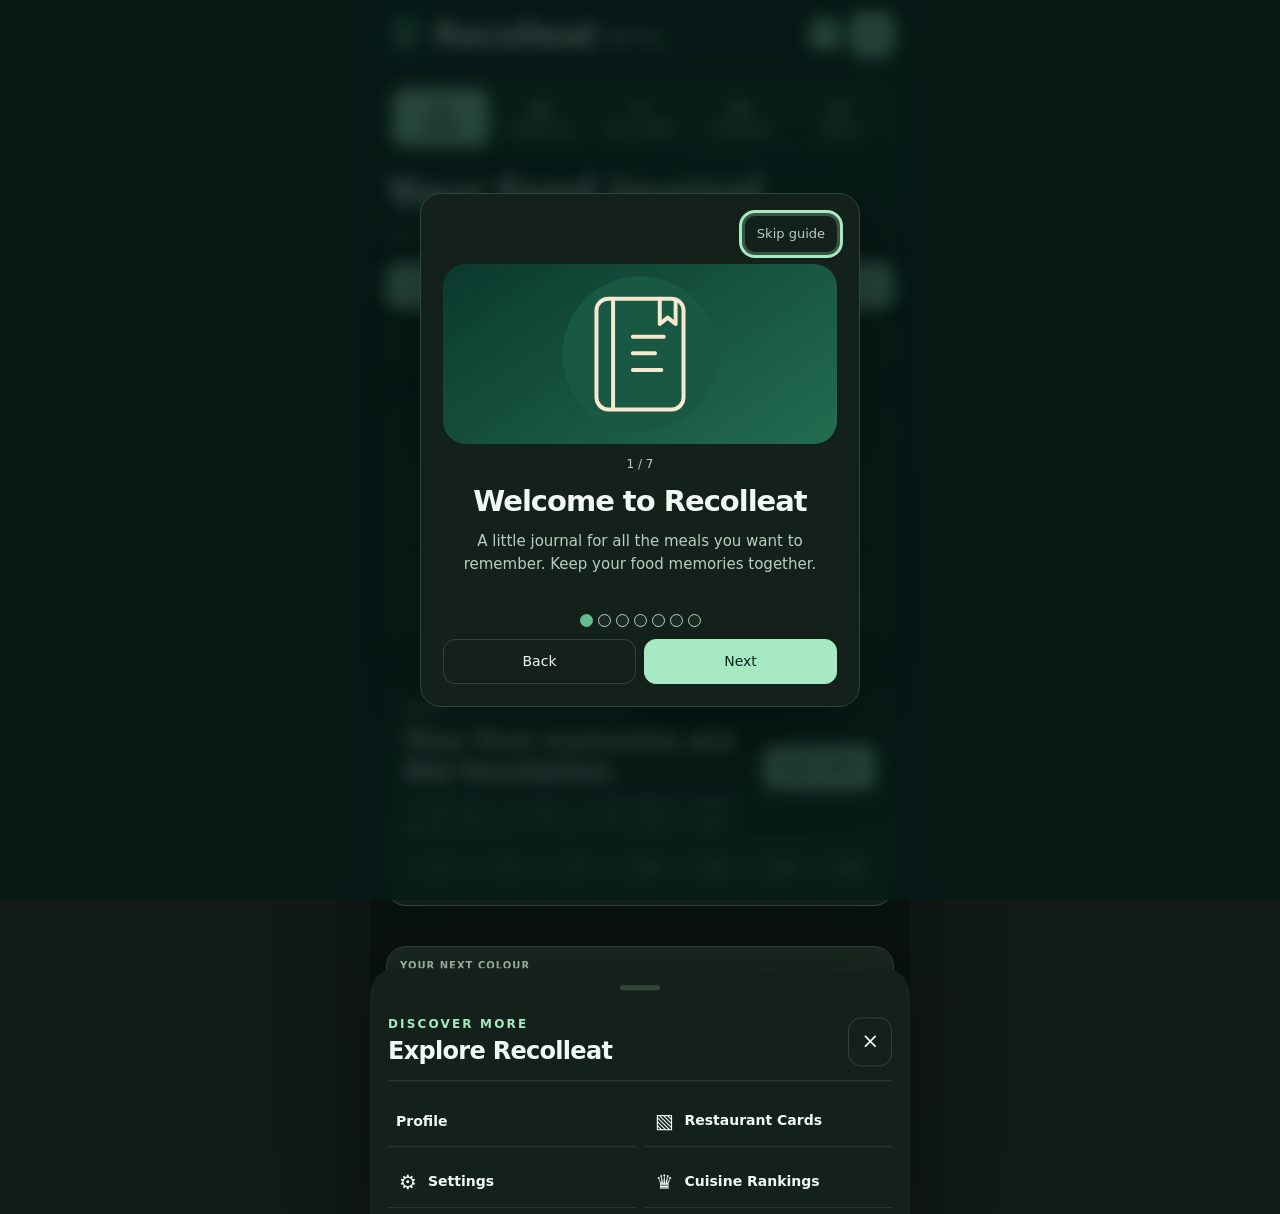
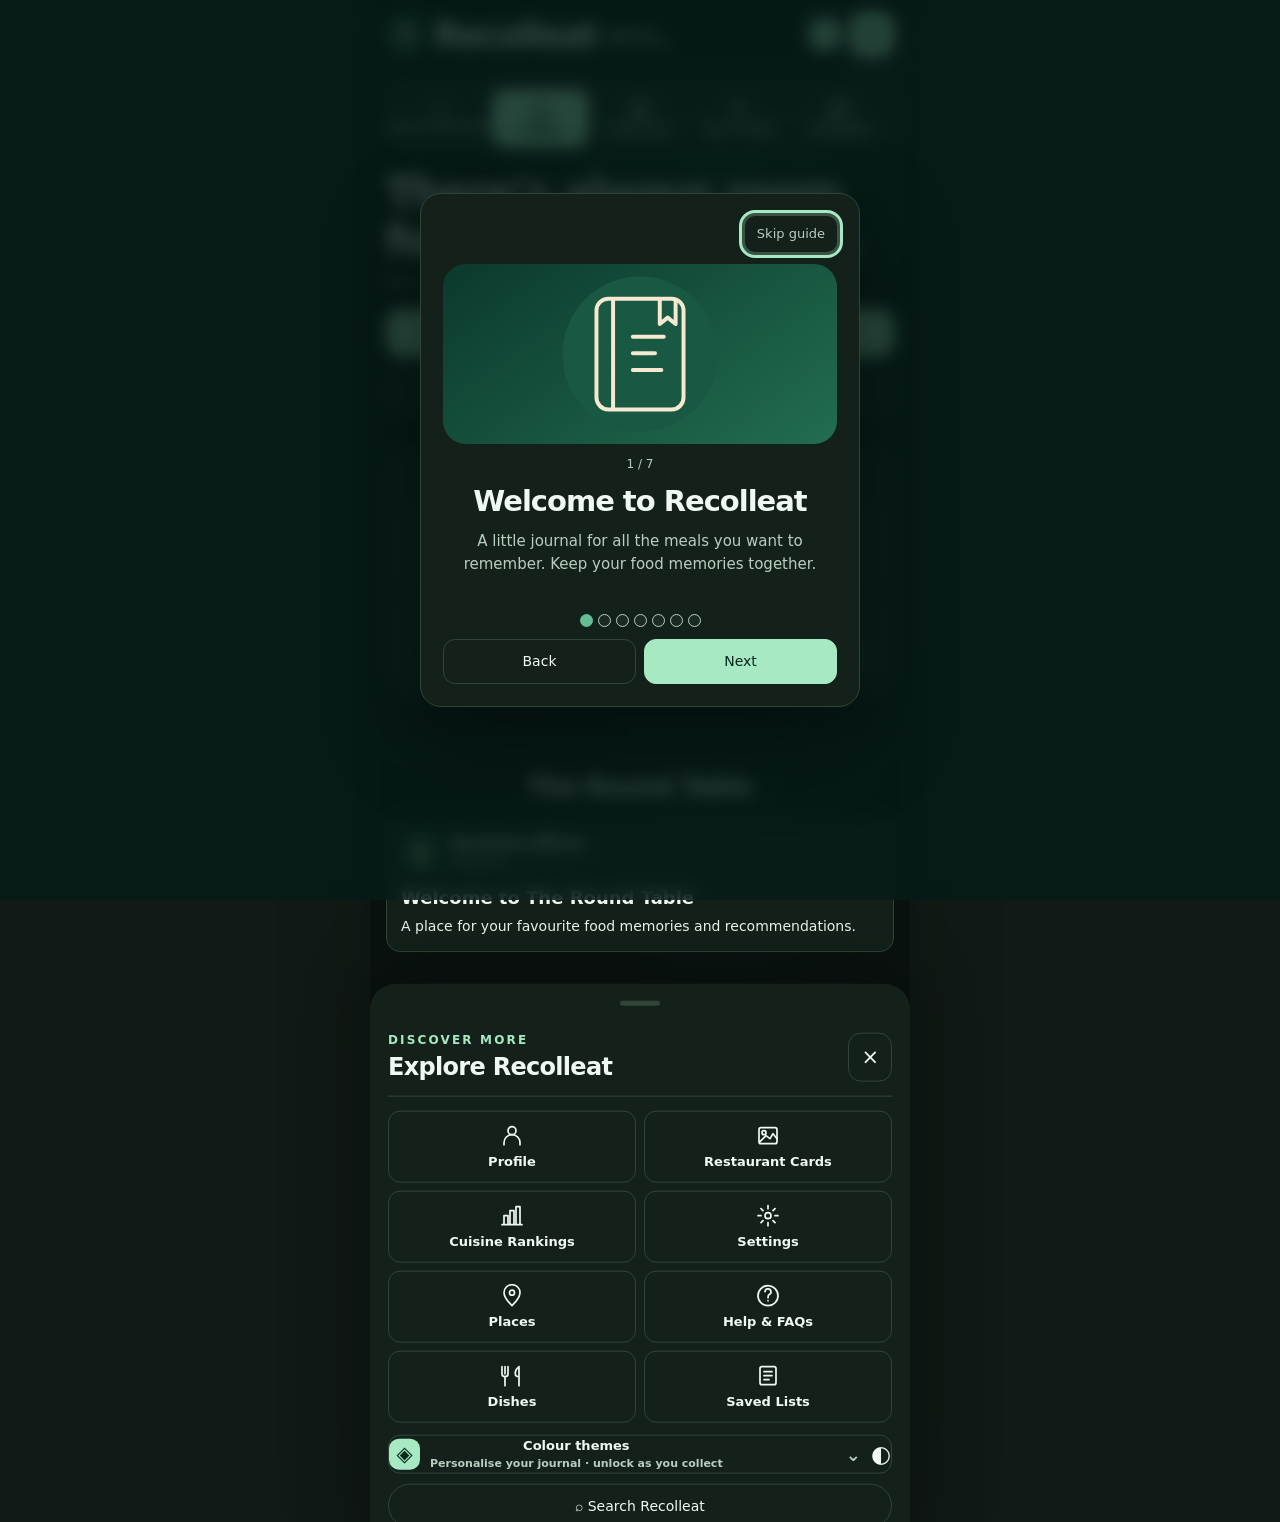
